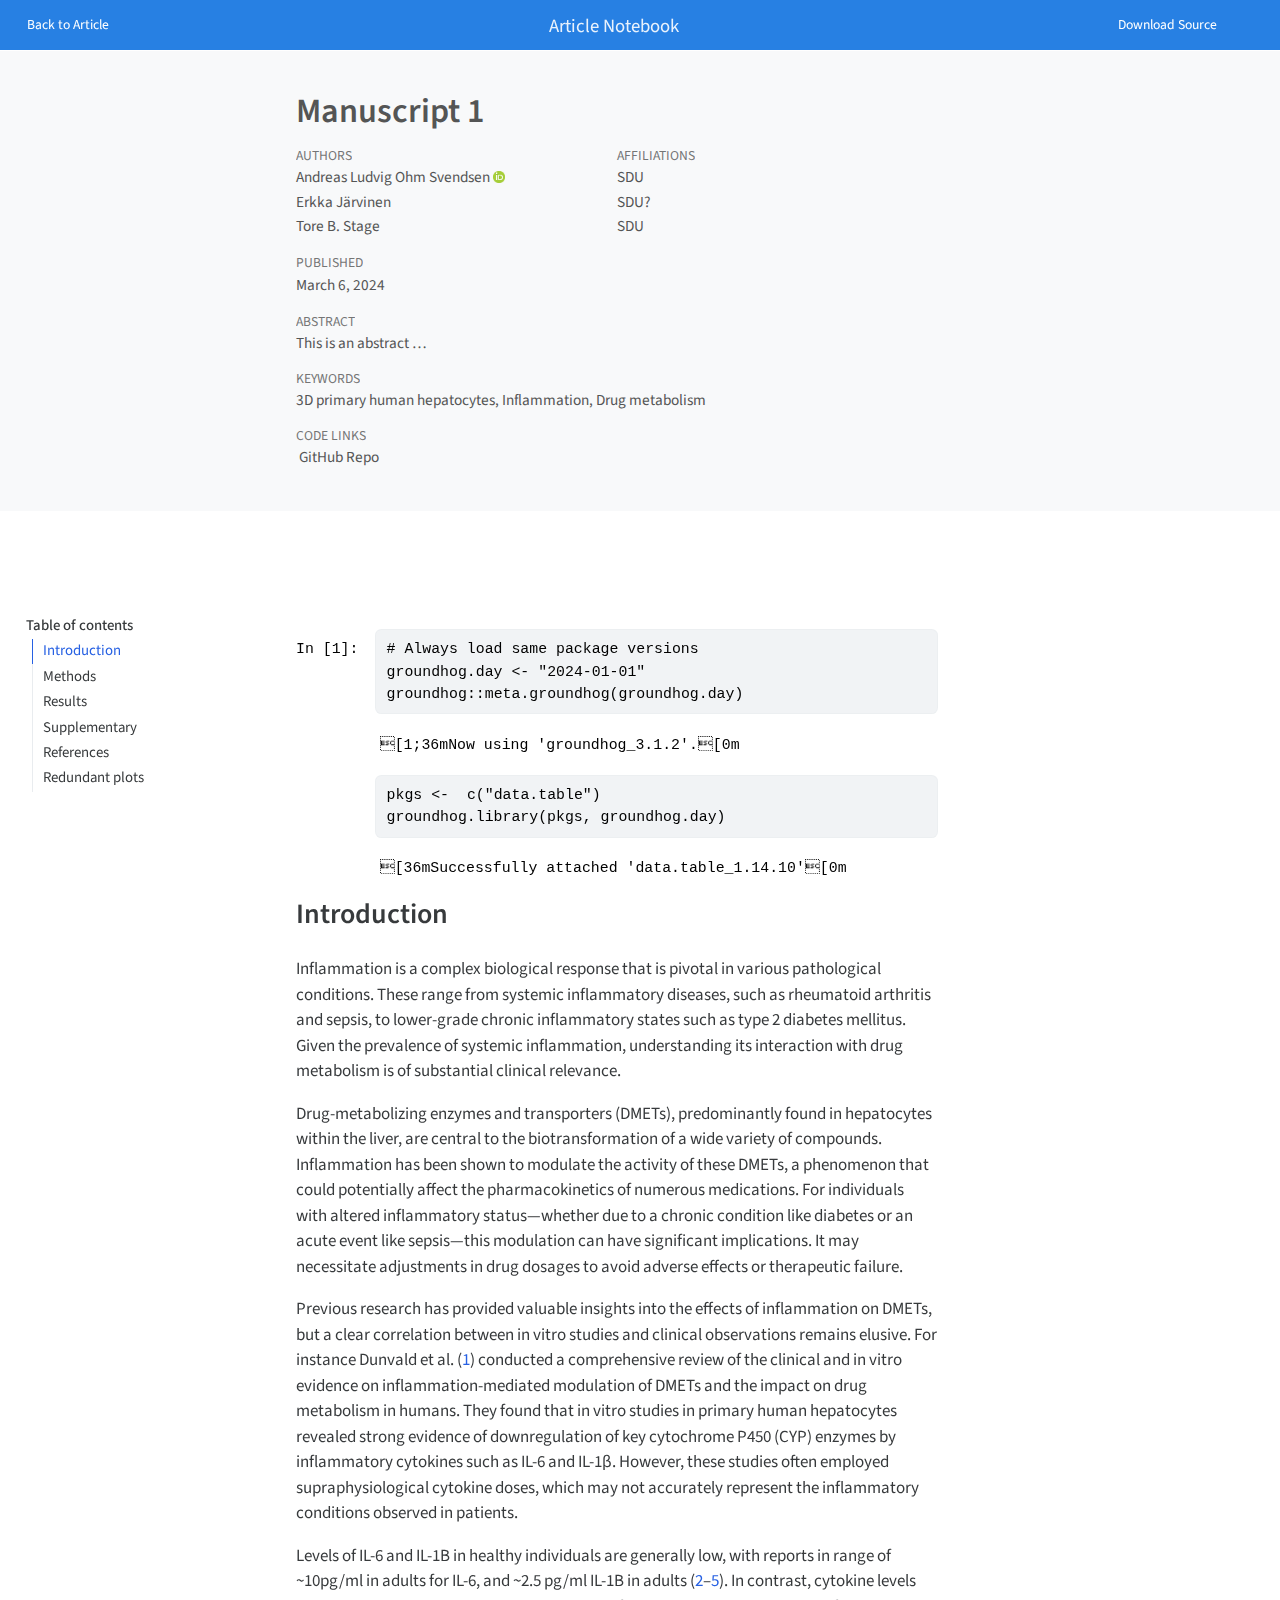
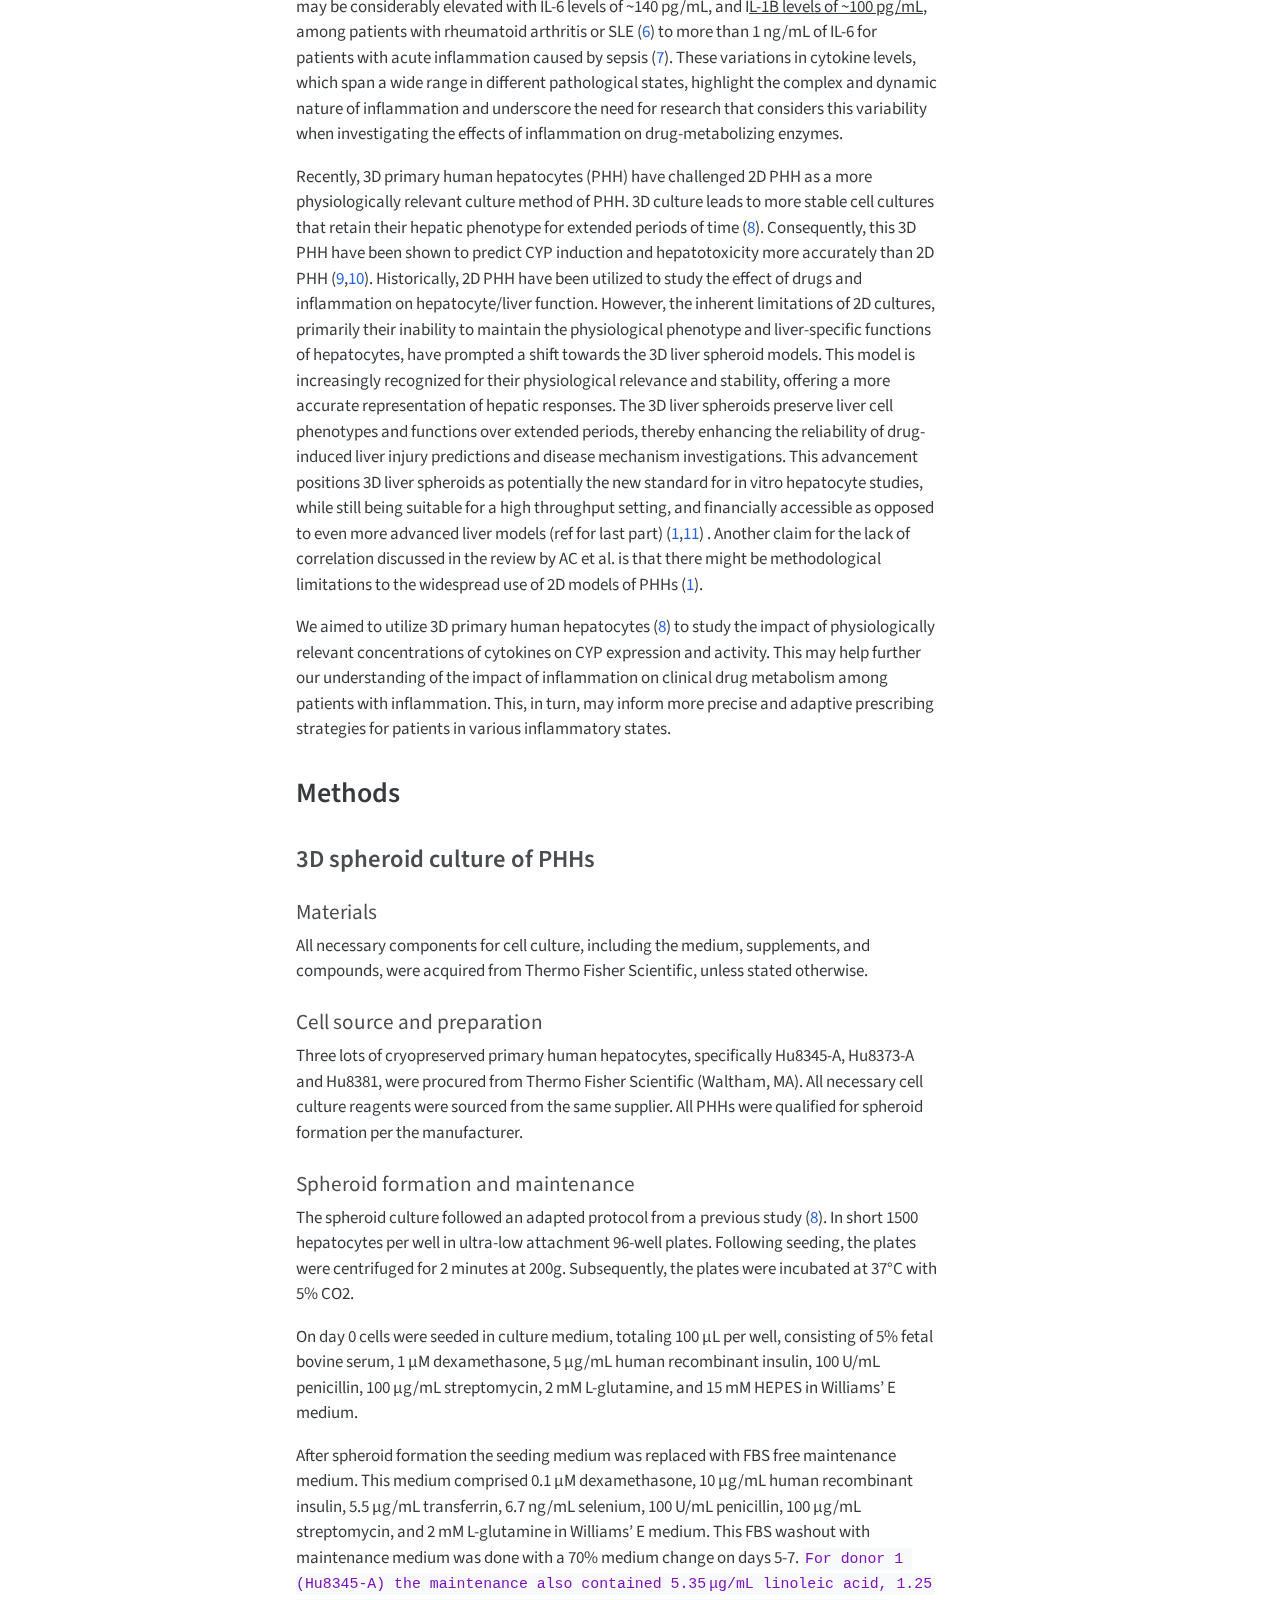
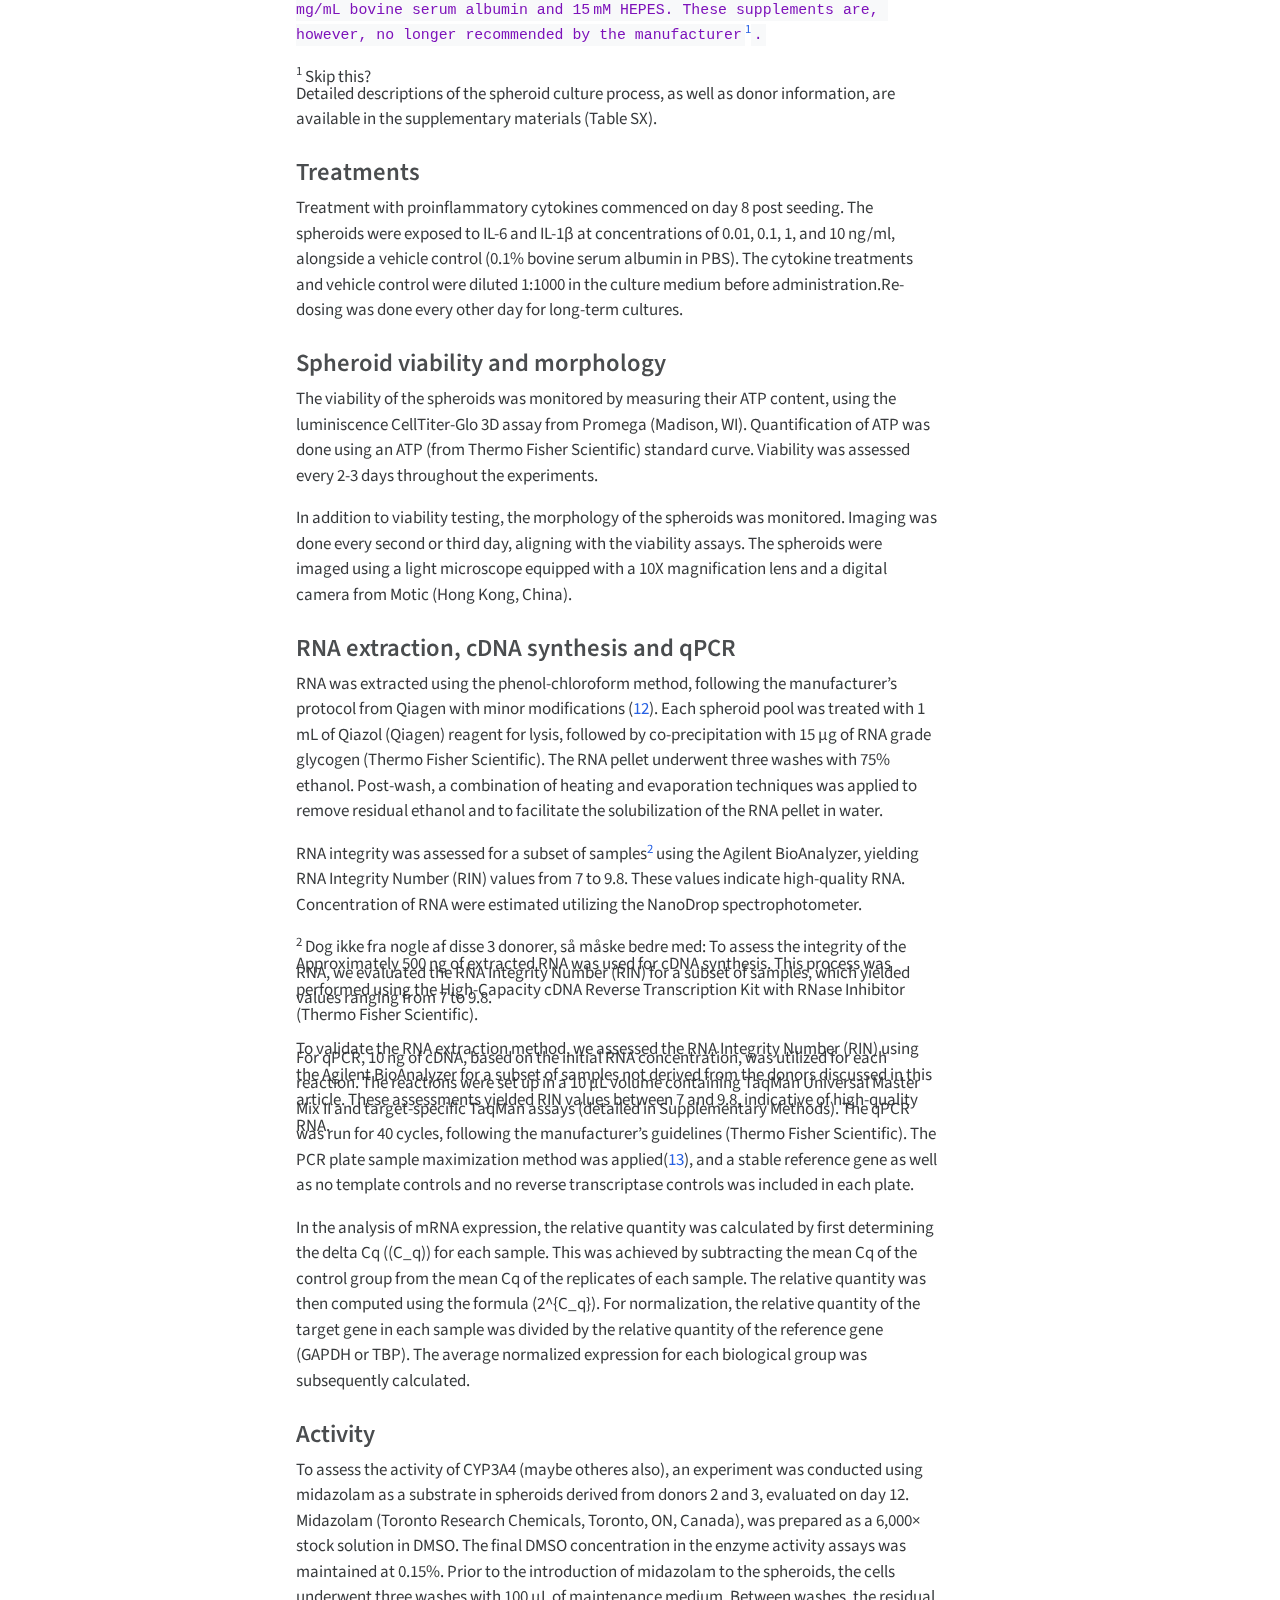
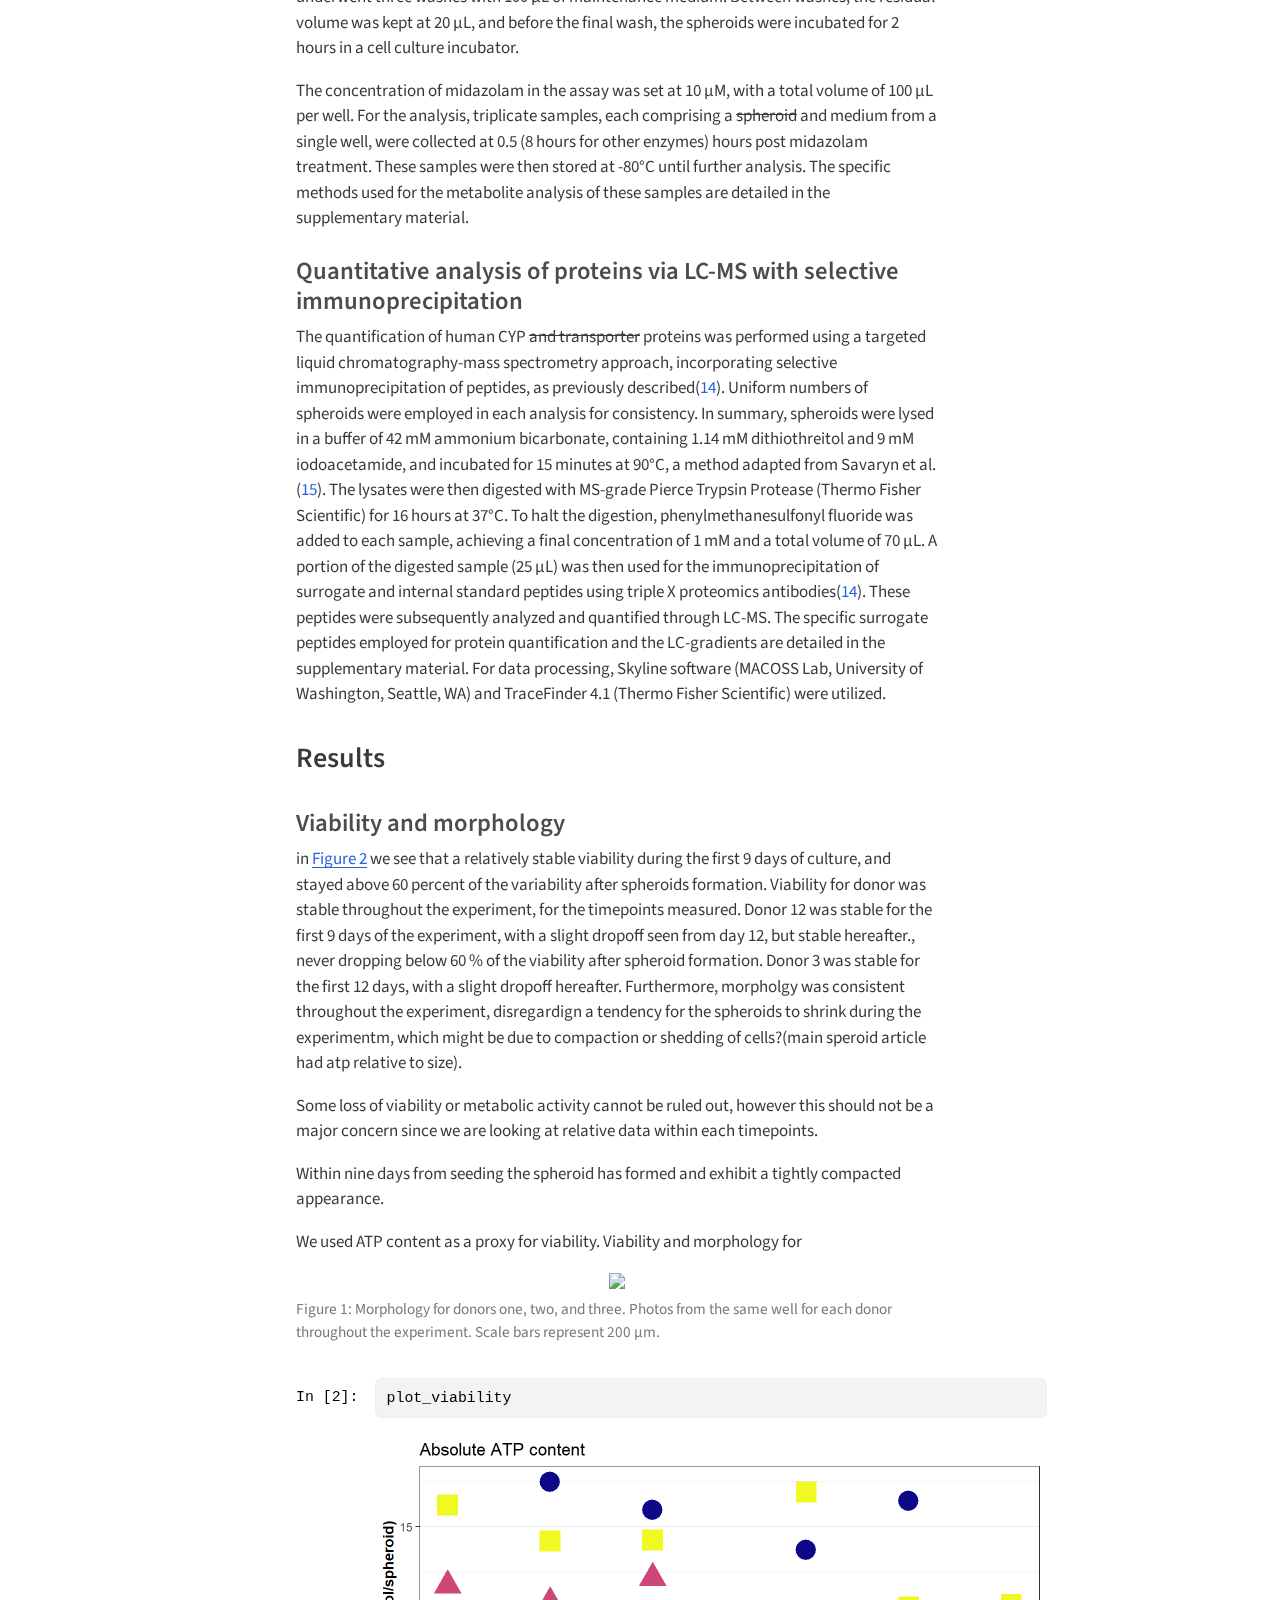
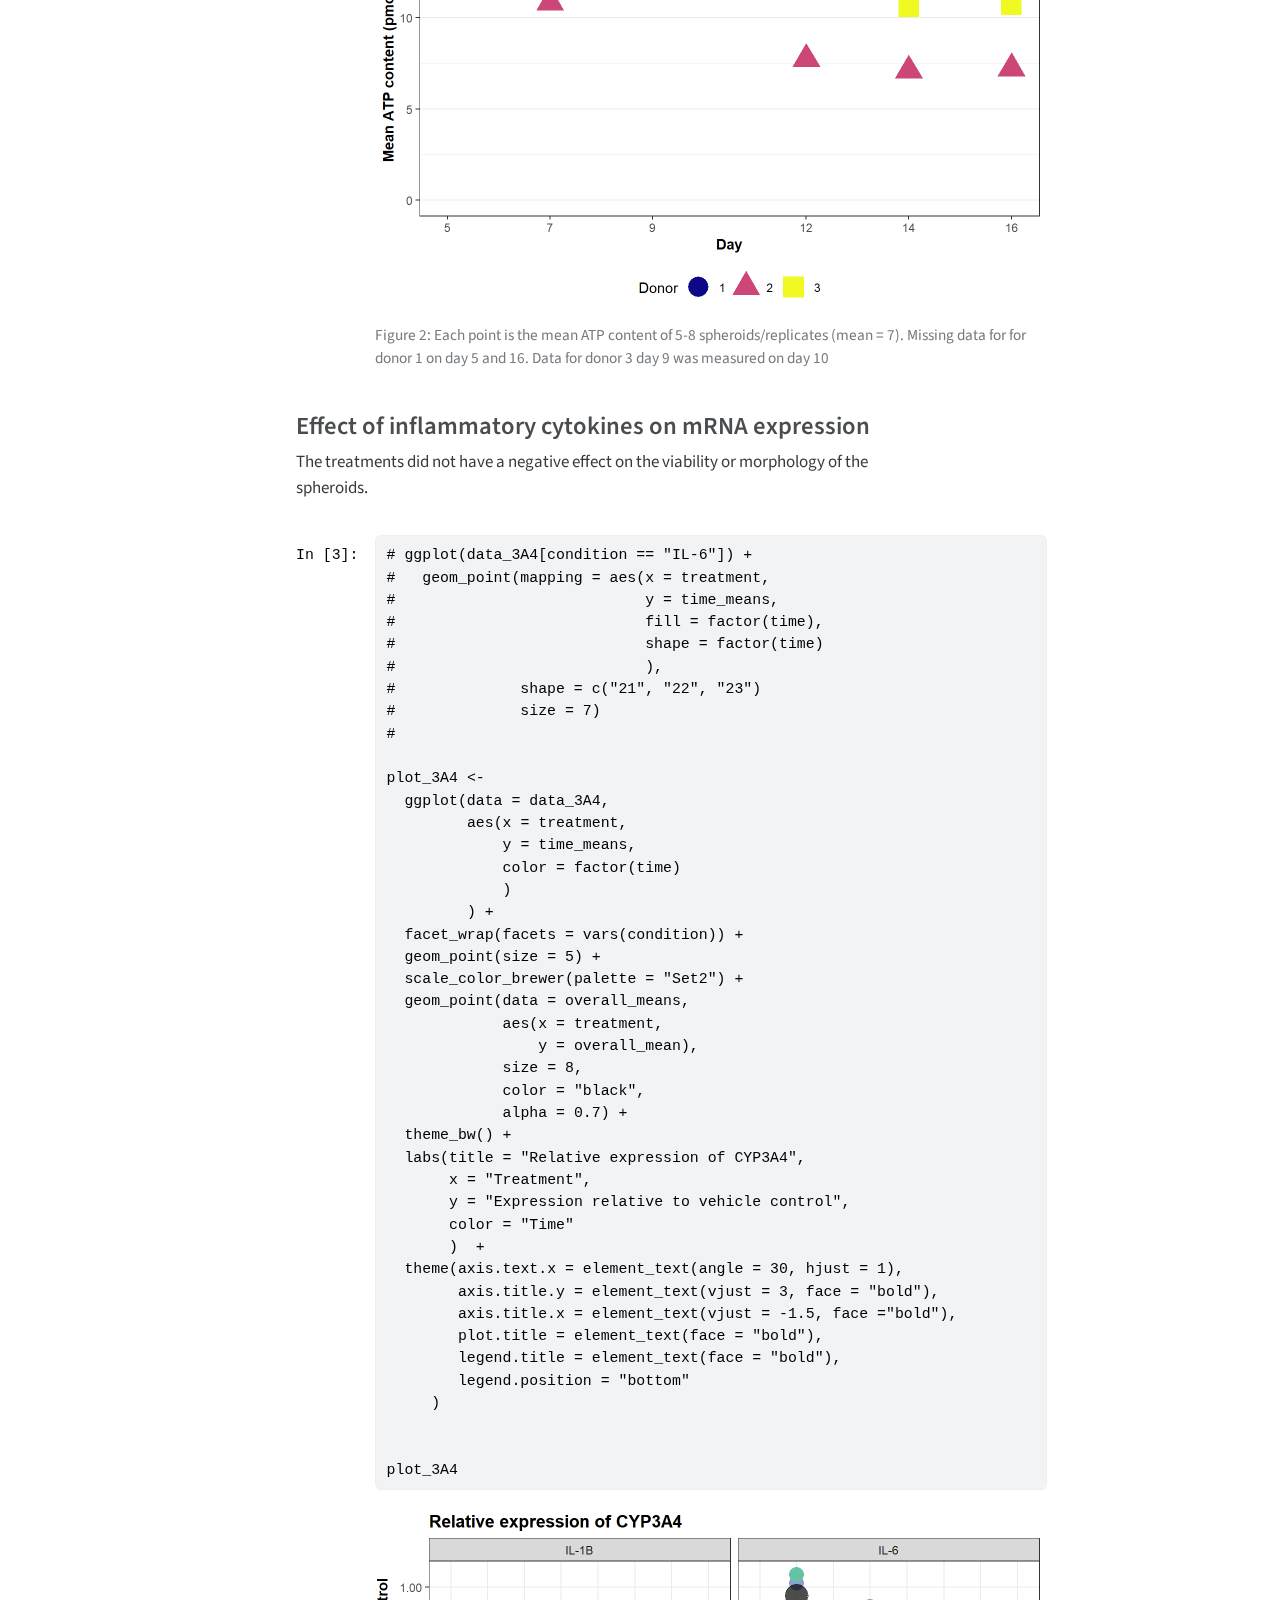
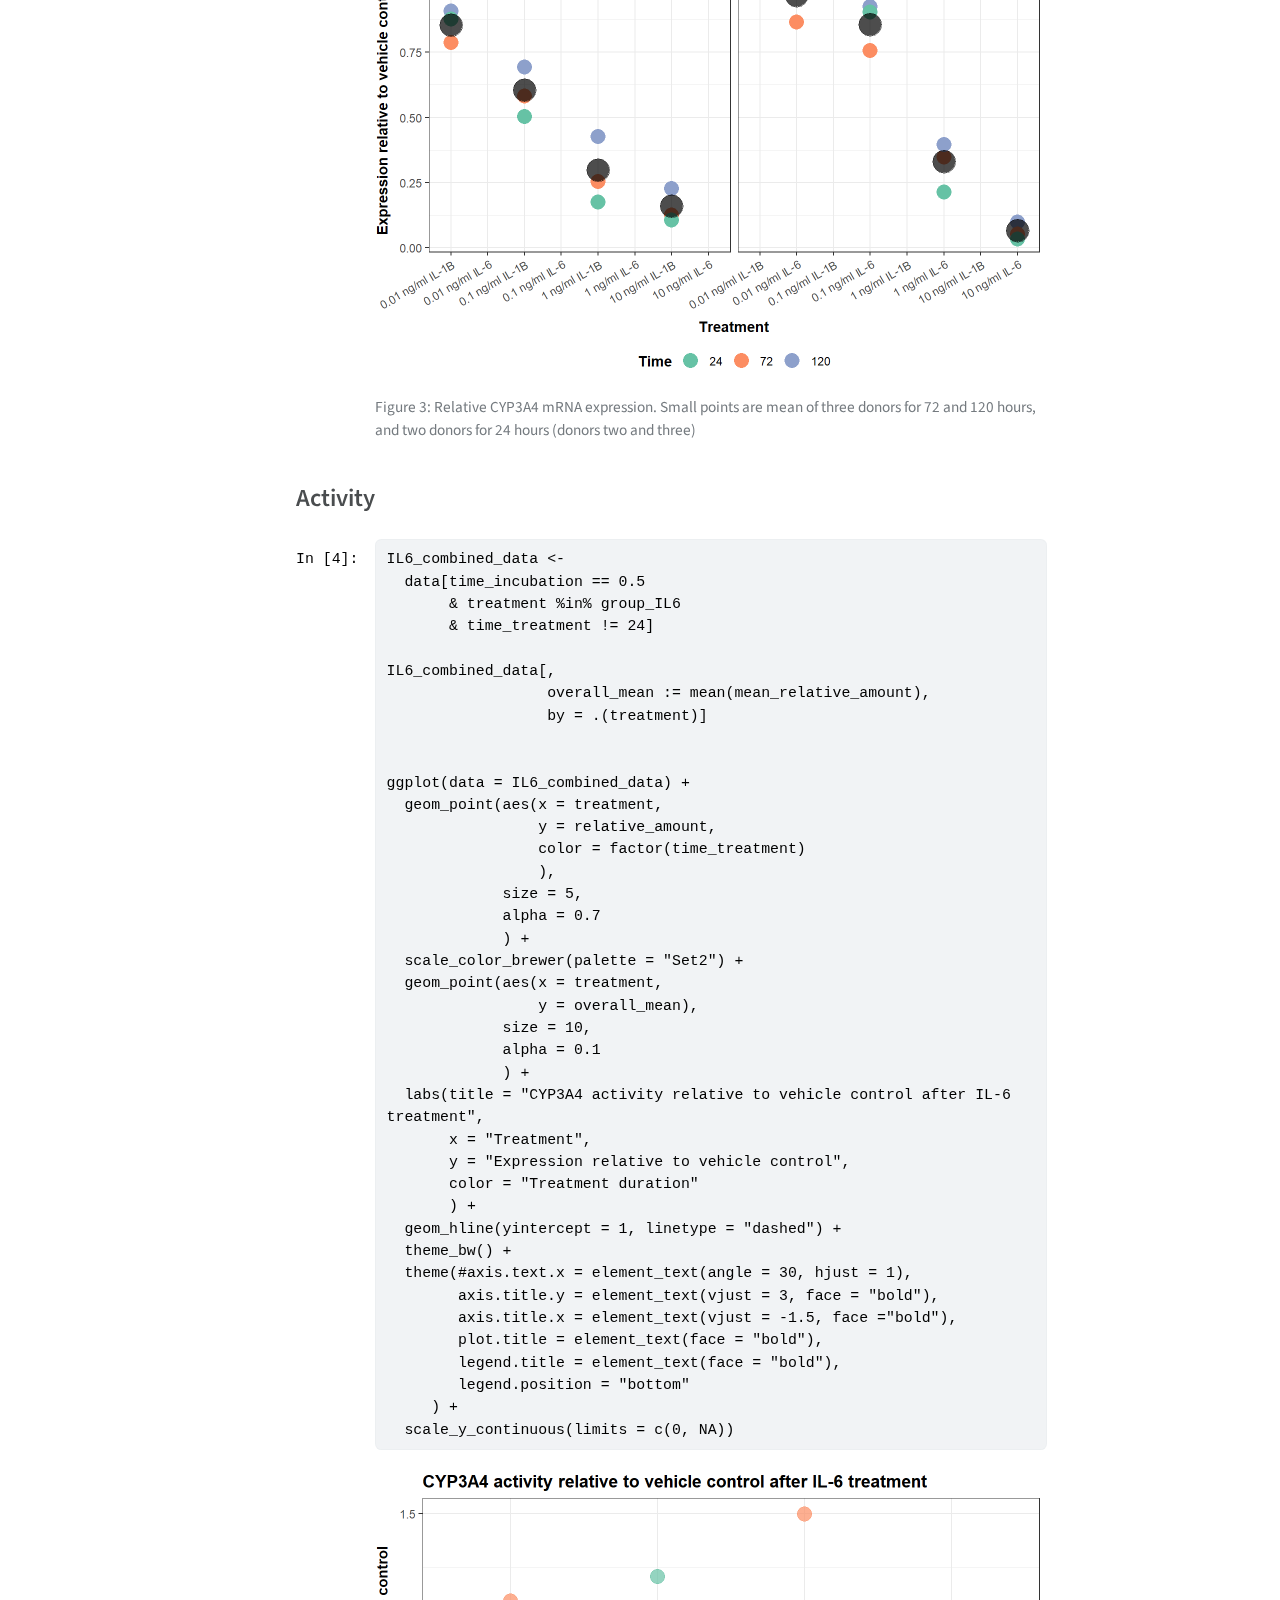
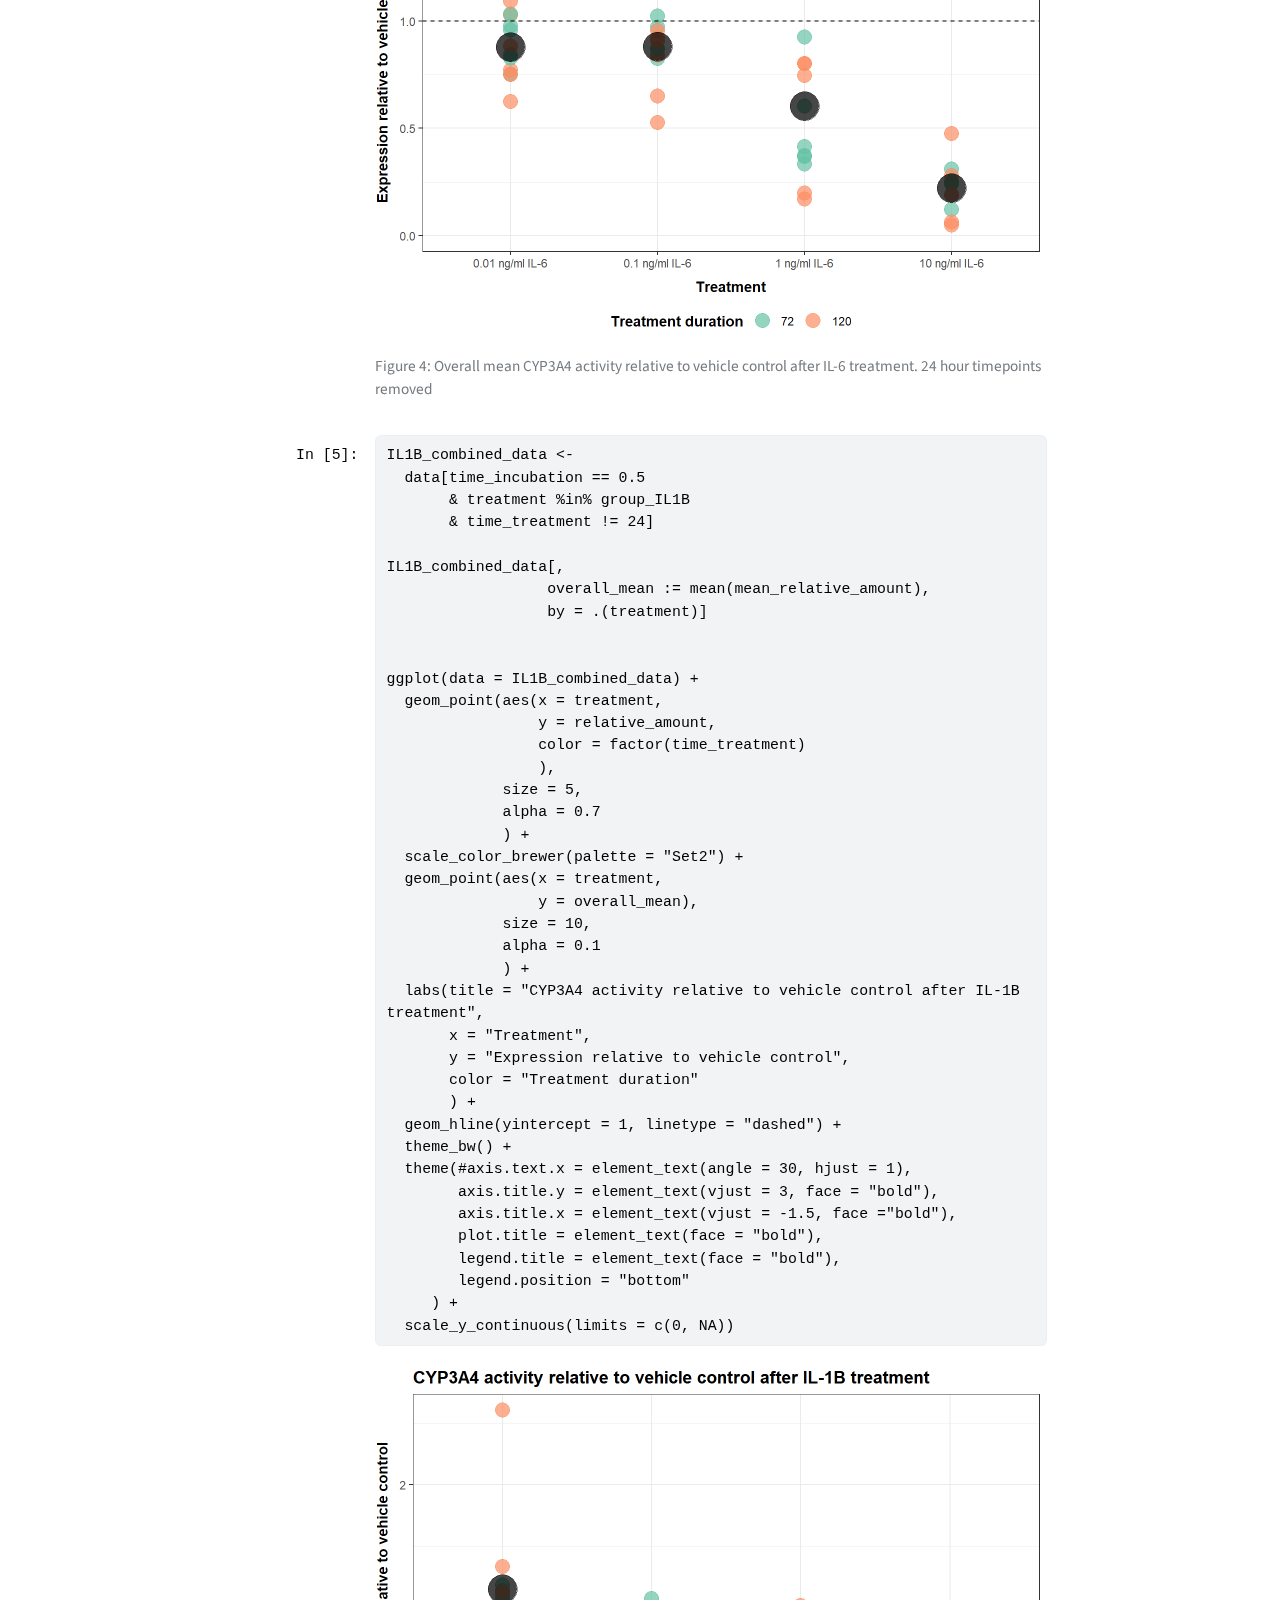
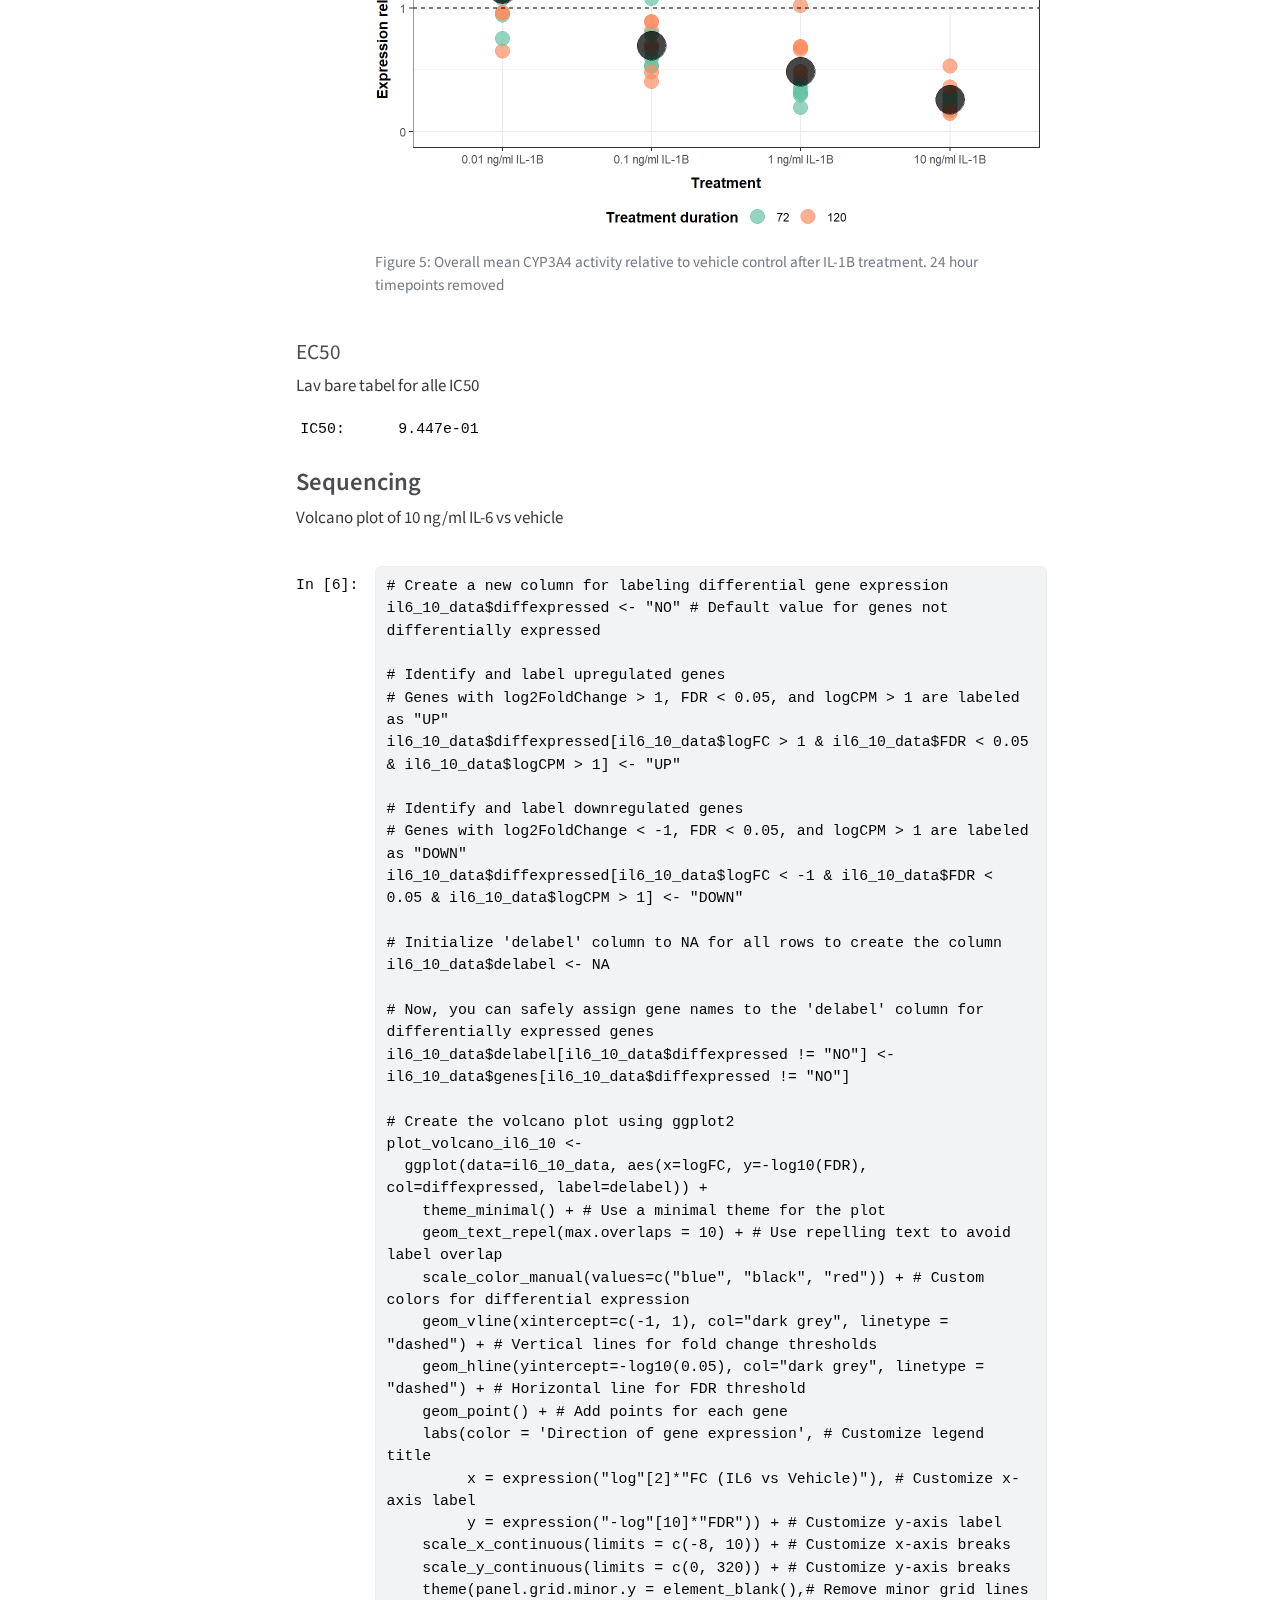
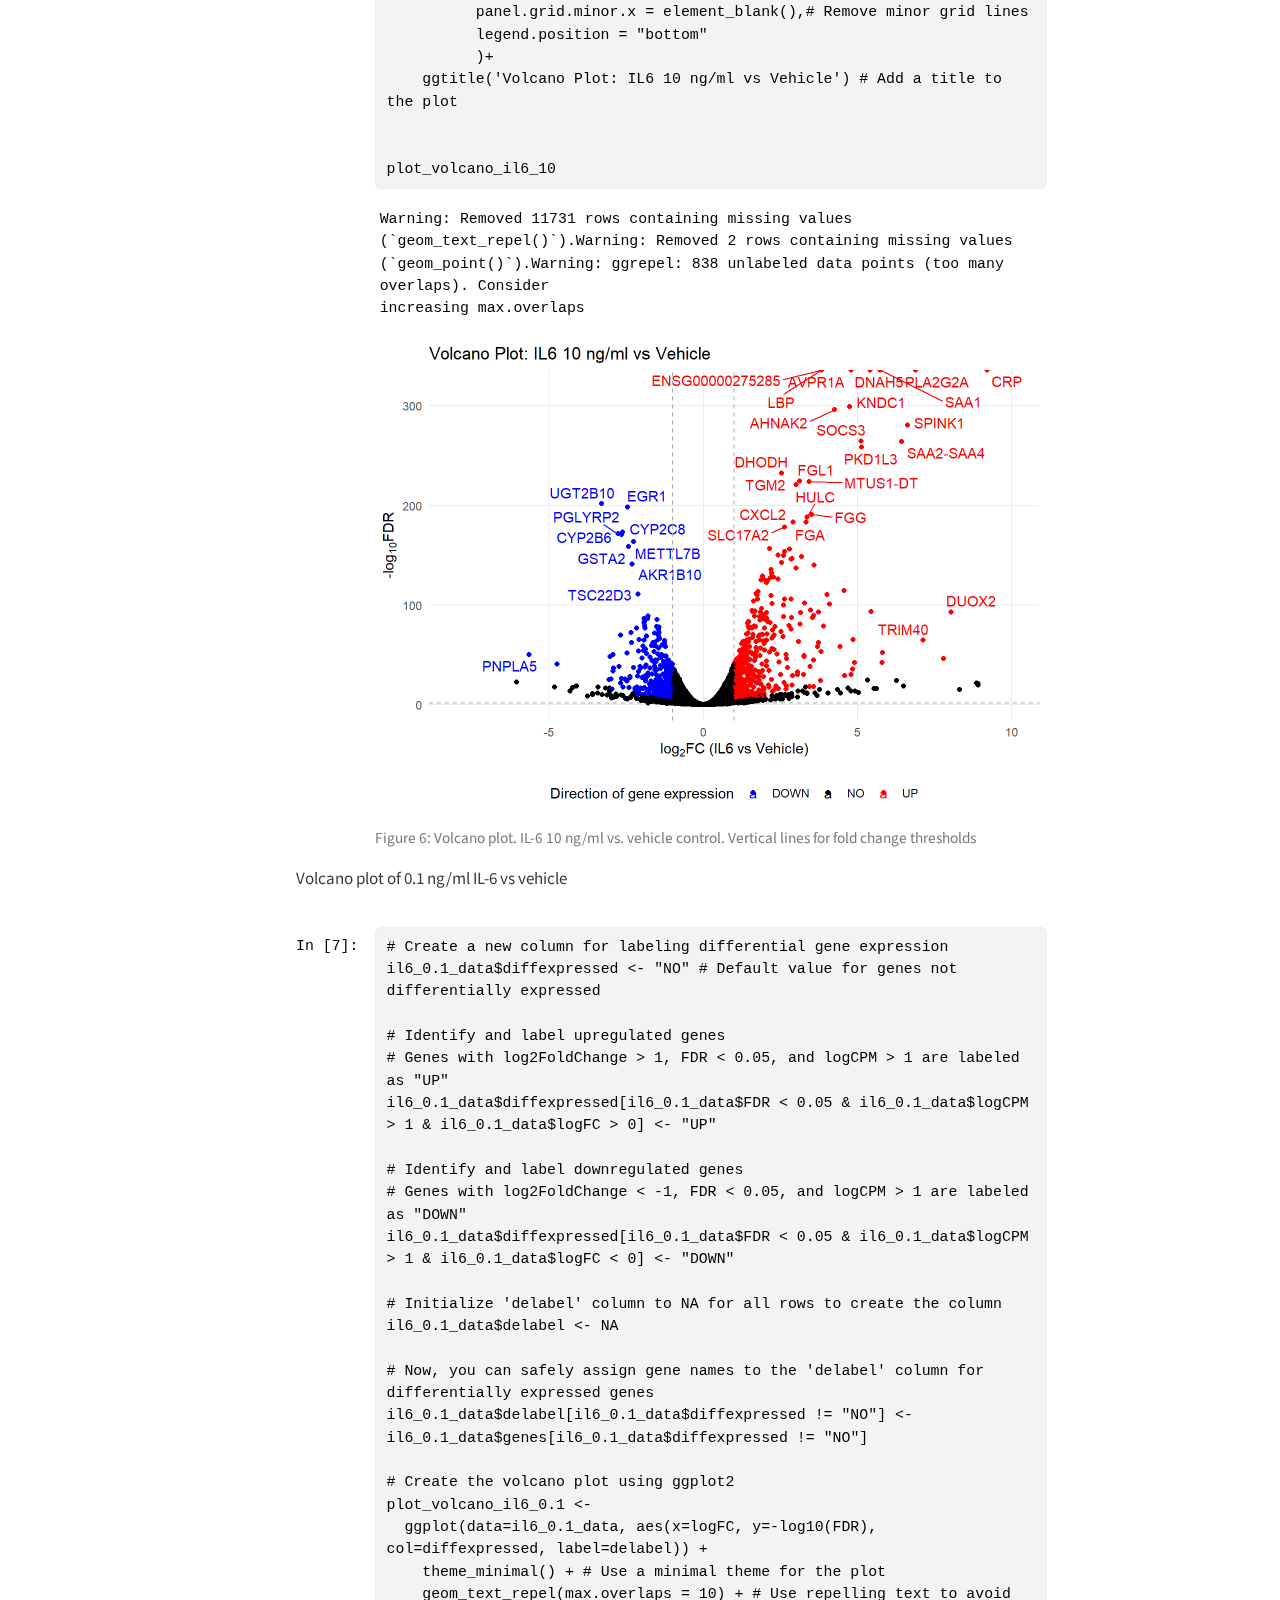
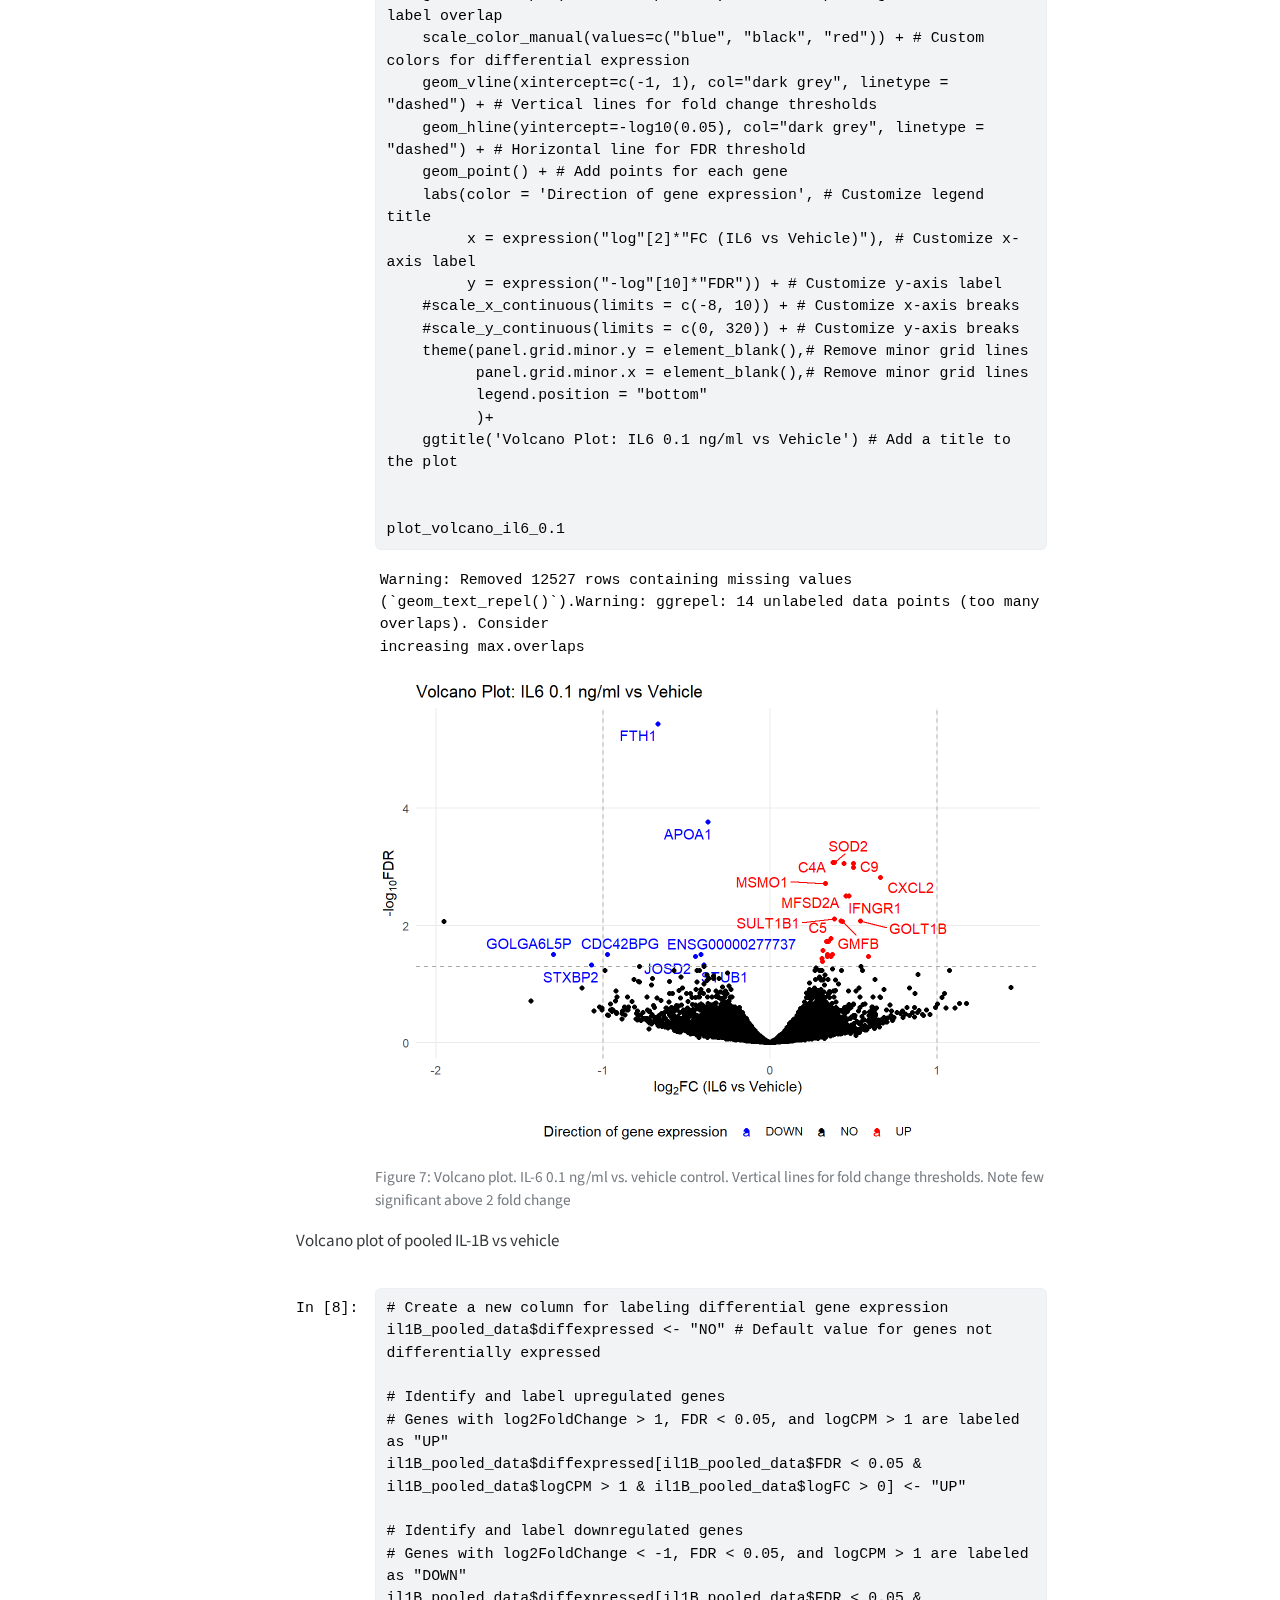
==== index-preview.html @ 9d52c76e "Built site for gh-pages" ====
<!DOCTYPE html>
<html xmlns="http://www.w3.org/1999/xhtml" lang="en" xml:lang="en"><head>
    <meta charset="utf-8">
    <meta name="generator" content="quarto-1.5.24">

    <meta name="viewport" content="width=device-width, initial-scale=1.0, user-scalable=yes">

    <meta name="author" content="Andreas Ludvig Ohm Svendsen">
    <meta name="author" content="Erkka Järvinen">
    <meta name="author" content="Tore B. Stage">
    <meta name="dcterms.date" content="2024-03-06">
    <meta name="keywords" content="3D primary human hepatocytes, Inflammation, Drug metabolism">

    <title>Manuscript 1</title>
    <style>
      code{white-space: pre-wrap;}
      span.smallcaps{font-variant: small-caps;}
      div.columns{display: flex; gap: min(4vw, 1.5em);}
      div.column{flex: auto; overflow-x: auto;}
      div.hanging-indent{margin-left: 1.5em; text-indent: -1.5em;}
      ul.task-list{list-style: none;}
      ul.task-list li input[type="checkbox"] {
        width: 0.8em;
        margin: 0 0.8em 0.2em -1em; /* quarto-specific, see https://github.com/quarto-dev/quarto-cli/issues/4556 */ 
        vertical-align: middle;
      }
      /* CSS for syntax highlighting */
      pre > code.sourceCode { white-space: pre; position: relative; }
      pre > code.sourceCode > span { line-height: 1.25; }
      pre > code.sourceCode > span:empty { height: 1.2em; }
      .sourceCode { overflow: visible; }
      code.sourceCode > span { color: inherit; text-decoration: inherit; }
      div.sourceCode { margin: 1em 0; }
      pre.sourceCode { margin: 0; }
      @media screen {
      div.sourceCode { overflow: auto; }
      }
      @media print {
      pre > code.sourceCode { white-space: pre-wrap; }
      pre > code.sourceCode > span { text-indent: -5em; padding-left: 5em; }
      }
      pre.numberSource code
        { counter-reset: source-line 0; }
      pre.numberSource code > span
        { position: relative; left: -4em; counter-increment: source-line; }
      pre.numberSource code > span > a:first-child::before
        { content: counter(source-line);
          position: relative; left: -1em; text-align: right; vertical-align: baseline;
          border: none; display: inline-block;
          -webkit-touch-callout: none; -webkit-user-select: none;
          -khtml-user-select: none; -moz-user-select: none;
          -ms-user-select: none; user-select: none;
          padding: 0 4px; width: 4em;
        }
      pre.numberSource { margin-left: 3em;  padding-left: 4px; }
      div.sourceCode
        {   }
      @media screen {
      pre > code.sourceCode > span > a:first-child::before { text-decoration: underline; }
      }
      /* CSS for citations */
      div.csl-bib-body { }
      div.csl-entry {
        clear: both;
      }
      .hanging-indent div.csl-entry {
        margin-left:2em;
        text-indent:-2em;
      }
      div.csl-left-margin {
        min-width:2em;
        float:left;
      }
      div.csl-right-inline {
        margin-left:2em;
        padding-left:1em;
      }
      div.csl-indent {
        margin-left: 2em;
      }    </style>

    <style>
      body.hypothesis-enabled #quarto-embed-header {
        padding-right: 36px;
      }

      #quarto-embed-header {
        height: 3em;
        width: 100%;
        display: flex;
        justify-content: space-between;
        align-items: center;
        border-bottom: solid 1px;
      }

      #quarto-embed-header h6 {
        font-size: 1.1em;
        padding-top: 0.6em;
        margin-left: 1em;
        margin-right: 1em;
        font-weight: 400;
      }

      #quarto-embed-header a.quarto-back-link,
      #quarto-embed-header a.quarto-download-embed {
        font-size: 0.8em;
        margin-top: 1em;
        margin-bottom: 1em;
        margin-left: 1em;
        margin-right: 1em;
      }

      .quarto-back-container {
        padding-left: 0.5em;
        display: flex;
      }

      .headroom {
          will-change: transform;
          transition: transform 200ms linear;
      }

      .headroom--pinned {
          transform: translateY(0%);
      }

      .headroom--unpinned {
          transform: translateY(-100%);
      }      
    </style>

    <script>
    window.document.addEventListener("DOMContentLoaded", function () {

      var header = window.document.querySelector("#quarto-embed-header");
      const titleBannerEl = window.document.querySelector("body > #title-block-header");
      if (titleBannerEl) {
        titleBannerEl.style.paddingTop = header.clientHeight + "px";
      }
      const contentEl = window.document.getElementById('quarto-content');
      for (const child of contentEl.children) {
        child.style.paddingTop = header.clientHeight + "px";
        child.style.marginTop = "1em";
      }

      // Use the article root if the `back` call doesn't work. This isn't perfect
      // but should typically work
      window.quartoBackToArticle = () => {
        var currentUrl = window.location.href;
        window.history.back();
        setTimeout(() => {
            // if location was not changed in 100 ms, then there is no history back
            if(currentUrl === window.location.href){              
                // redirect to site root
                window.location.href = "index.html";
            }
        }, 100);
      }

      const headroom = new window.Headroom(header, {
        tolerance: 5,
        onPin: function () {
        },
        onUnpin: function () {
        },
      });
      headroom.init();
    });
    </script>

    
<script src="site_libs/manuscript-notebook/headroom.min.js"></script>
<script src="site_libs/clipboard/clipboard.min.js"></script>
<script src="site_libs/quarto-html/quarto.js"></script>
<script src="site_libs/quarto-html/popper.min.js"></script>
<script src="site_libs/quarto-html/tippy.umd.min.js"></script>
<script src="site_libs/quarto-html/anchor.min.js"></script>
<link href="site_libs/quarto-html/tippy.css" rel="stylesheet">
<link href="site_libs/quarto-html/quarto-syntax-highlighting.css" rel="stylesheet" id="quarto-text-highlighting-styles">
<script src="site_libs/bootstrap/bootstrap.min.js"></script>
<link href="site_libs/bootstrap/bootstrap-icons.css" rel="stylesheet">
<link href="site_libs/bootstrap/bootstrap.min.css" rel="stylesheet" id="quarto-bootstrap" data-mode="light">
<script src="site_libs/quarto-contrib/glightbox/glightbox.min.js"></script>
<link href="site_libs/quarto-contrib/glightbox/glightbox.min.css" rel="stylesheet">
<link href="site_libs/quarto-contrib/glightbox/lightbox.css" rel="stylesheet">
     <script async="" src="https://hypothes.is/embed.js"></script>
<script>
  window.document.addEventListener("DOMContentLoaded", function (_event) {
    document.body.classList.add('hypothesis-enabled');
  });
</script>  
      <meta name="citation_title" content="Manuscript 1">
<meta name="citation_abstract" content="This is an abstract ...
">
<meta name="citation_keywords" content="3D primary human hepatocytes,Inflammation,Drug metabolism">
<meta name="citation_author" content="Andreas Ludvig Ohm Svendsen">
<meta name="citation_author" content="Erkka Järvinen">
<meta name="citation_author" content="Tore B. Stage">
<meta name="citation_publication_date" content="2024-03-06">
<meta name="citation_cover_date" content="2024-03-06">
<meta name="citation_year" content="2024">
<meta name="citation_online_date" content="2024-03-06">
<meta name="citation_language" content="en">
<meta name="citation_reference" content="citation_title=Strategies for the development of volcanic hazard maps in monogenetic volcanic fields: The example of La Palma (Canary Islands);,citation_author=José Marrero;,citation_author=Alicia García;,citation_author=Manuel Berrocoso;,citation_author=Ángeles Llinares;,citation_author=Antonio Rodríguez-Losada;,citation_author=R. Ortiz;,citation_publication_date=2019-07;,citation_cover_date=2019-07;,citation_year=2019;,citation_doi=10.1186/s13617-019-0085-5;,citation_volume=8;,citation_journal_title=Journal of Applied Volcanology;">
<meta name="citation_reference" content="citation_title=Clinical and Molecular Perspectives on Inflammation-Mediated Regulation of Drug Metabolism and Transport;,citation_author=Ann-Cathrine Dalgård Dunvald;,citation_author=Erkka Järvinen;,citation_author=Christina Mortensen;,citation_author=Tore B. Stage;,citation_fulltext_html_url=https://onlinelibrary.wiley.com/doi/abs/10.1002/cpt.2432;,citation_issue=n/a;,citation_doi=10.1002/cpt.2432;,citation_volume=n/a;,citation_language=en;,citation_journal_title=Clinical Pharmacology &amp;amp;amp; Therapeutics;">
<meta name="citation_reference" content="citation_title=Serum cytokine profiles in healthy young and elderly population assessed using multiplexed bead-based immunoassays;,citation_author=Hyun Ok Kim;,citation_author=Han-Soo Kim;,citation_author=Jong-Chan Youn;,citation_author=Eui-Cheol Shin;,citation_author=Sungha Park;,citation_publication_date=2011-07-20;,citation_cover_date=2011-07-20;,citation_year=2011;,citation_fulltext_html_url=https://doi.org/10.1186/1479-5876-9-113;,citation_issue=1;,citation_doi=10.1186/1479-5876-9-113;,citation_volume=9;,citation_journal_title=Journal of Translational Medicine;">
<meta name="citation_reference" content="citation_title=Cytokine Levels in the Serum of Healthy Subjects;,citation_author=Giulio Kleiner;,citation_author=Annalisa Marcuzzi;,citation_author=Valentina Zanin;,citation_author=Lorenzo Monasta;,citation_author=Giorgio Zauli;,citation_publication_date=2013;,citation_cover_date=2013;,citation_year=2013;,citation_fulltext_html_url=http://www.hindawi.com/journals/mi/2013/434010/;,citation_doi=10.1155/2013/434010;,citation_volume=2013;,citation_language=en;,citation_journal_title=Mediators of Inflammation;">
<meta name="citation_reference" content="citation_title=MIQE &amp;amp;amp; qPCR ibook how to apply the MIQE guidelines - a visual, interactive and practical qPCR guide!;,citation_author=Afif M Abdel Nour;,citation_author=Michael W Pfaffl;,citation_publication_date=2015;,citation_cover_date=2015;,citation_year=2015;,citation_fulltext_html_url=https://itunes.apple.com/us/book/miqe-qpcr/id993276375?mt=11;,citation_language=en;">
<meta name="citation_reference" content="citation_title=Defining IL-6 levels in healthy individuals: A meta-analysis;,citation_author=Elias A. Said;,citation_author=Iman Al-Reesi;,citation_author=Nawal Al-Shizawi;,citation_author=Sanjay Jaju;,citation_author=Mohammed S. Al-Balushi;,citation_author=Crystal Y. Koh;,citation_author=Ali A. Al-Jabri;,citation_author=Lakshmanan Jeyaseelan;,citation_publication_date=2021;,citation_cover_date=2021;,citation_year=2021;,citation_fulltext_html_url=https://onlinelibrary.wiley.com/doi/abs/10.1002/jmv.26654;,citation_issue=6;,citation_doi=10.1002/jmv.26654;,citation_volume=93;,citation_language=en;,citation_journal_title=Journal of Medical Virology;">
<meta name="citation_reference" content="citation_title=High levels of interleukin-6 in patients with rheumatoid arthritis are associated with greater improvements in health-related quality of life for sarilumab compared with adalimumab;,citation_author=Vibeke Strand;,citation_author=Susan H. Boklage;,citation_author=Toshio Kimura;,citation_author=Florence Joly;,citation_author=Anita Boyapati;,citation_author=Jérôme Msihid;,citation_publication_date=2020-10-20;,citation_cover_date=2020-10-20;,citation_year=2020;,citation_fulltext_html_url=https://doi.org/10.1186/s13075-020-02344-3;,citation_issue=1;,citation_doi=10.1186/s13075-020-02344-3;,citation_volume=22;,citation_journal_title=Arthritis Research &amp;amp;amp; Therapy;">
<meta name="citation_reference" content="citation_title=Effect of Proinflammatory Cytokines (IL-6, TNF-&amp;amp;amp;lt;i&amp;gt;α&amp;lt;/i&amp;gt;, and IL-1<i>β</i>) on Clinical Manifestations in Indian SLE Patients;,citation_author=Vinod Umare;,citation_author=Vandana Pradhan;,citation_author=Milind Nadkar;,citation_author=Anjali Rajadhyaksha;,citation_author=Manisha Patwardhan;,citation_author=Kanjaksha K. Ghosh;,citation_author=Anita H. Nadkarni;,citation_publication_date=2014-12-07;,citation_cover_date=2014-12-07;,citation_year=2014;,citation_fulltext_html_url=https://www.hindawi.com/journals/mi/2014/385297/;,citation_doi=10.1155/2014/385297;,citation_volume=2014;,citation_language=en;,citation_journal_title=Mediators of Inflammation;">
<meta name="citation_reference" content="citation_title=Plasma interleukin-6 concentration for the diagnosis of sepsis in critically ill adults;,citation_author=Daniel Molano Franco;,citation_author=Ingrid Arevalo-Rodriguez;,citation_author=Marta Roqué Figuls;,citation_author=Nadia G. Montero Oleas;,citation_author=Xavier Nuvials;,citation_author=Javier Zamora;,citation_publication_date=2019;,citation_cover_date=2019;,citation_year=2019;,citation_fulltext_html_url=https://www.cochranelibrary.com/cdsr/doi/10.1002/14651858.CD011811.pub2/full;,citation_issue=4;,citation_doi=10.1002/14651858.CD011811.pub2;,citation_language=en;,citation_journal_title=Cochrane Database of Systematic Reviews;">
<meta name="citation_reference" content="citation_title=Characterization of primary human hepatocyte spheroids as a model system for drug-induced liver injury, liver function and disease;,citation_author=Catherine C. Bell;,citation_author=Delilah F. G. Hendriks;,citation_author=Sabrina M. L. Moro;,citation_author=Ewa Ellis;,citation_author=Joanne Walsh;,citation_author=Anna Renblom;,citation_author=Lisa Fredriksson Puigvert;,citation_author=Anita C. A. Dankers;,citation_author=Frank Jacobs;,citation_author=Jan Snoeys;,citation_author=Rowena L. Sison-Young;,citation_author=Rosalind E. Jenkins;,citation_author=Åsa Nordling;,citation_author=Souren Mkrtchian;,citation_author=B. Kevin Park;,citation_author=Neil R. Kitteringham;,citation_author=Christopher E. P. Goldring;,citation_author=Volker M. Lauschke;,citation_author=Magnus Ingelman-Sundberg;,citation_publication_date=2016-05;,citation_cover_date=2016-05;,citation_year=2016;,citation_doi=10.1038/srep25187;,citation_volume=6;,citation_language=eng;,citation_journal_title=Scientific Reports;">
<meta name="citation_reference" content="citation_title=Comparison of Hepatic 2D Sandwich Cultures and 3D Spheroids for Long-term Toxicity Applications: A Multicenter Study;,citation_author=Catherine C. Bell;,citation_author=Anita C. A. Dankers;,citation_author=Volker M. Lauschke;,citation_author=Rowena Sison-Young;,citation_author=Roz Jenkins;,citation_author=Cliff Rowe;,citation_author=Chris E. Goldring;,citation_author=Kevin Park;,citation_author=Sophie L. Regan;,citation_author=Tracy Walker;,citation_author=Chris Schofield;,citation_author=Audrey Baze;,citation_author=Alison J. Foster;,citation_author=Dominic P. Williams;,citation_author=Amy W. M. Ven;,citation_author=Frank Jacobs;,citation_author=Jos Houdt;,citation_author=Tuula Lähteenmäki;,citation_author=Jan Snoeys;,citation_author=Satu Juhila;,citation_author=Lysiane Richert;,citation_author=Magnus Ingelman-Sundberg;,citation_publication_date=2018-04-01;,citation_cover_date=2018-04-01;,citation_year=2018;,citation_issue=2;,citation_doi=10.1093/toxsci/kfx289;,citation_volume=162;,citation_language=eng;,citation_journal_title=Toxicological Sciences: An Official Journal of the Society of Toxicology;">
<meta name="citation_reference" content="citation_title=3D Spheroid Primary Human Hepatocytes for Prediction of Cytochrome P450 and Drug Transporter Induction;,citation_author=Erkka Järvinen;,citation_author=Helen S. Hammer;,citation_author=Oliver Pötz;,citation_author=Magnus Ingelman-Sundberg;,citation_author=Tore Bjerregaard Stage;,citation_publication_date=2023;,citation_cover_date=2023;,citation_year=2023;,citation_fulltext_html_url=https://onlinelibrary.wiley.com/doi/abs/10.1002/cpt.2887;,citation_issue=6;,citation_doi=10.1002/cpt.2887;,citation_volume=113;,citation_language=en;,citation_journal_title=Clinical Pharmacology &amp;amp;amp; Therapeutics;">
<meta name="citation_reference" content="citation_title=3D human liver spheroids for translational pharmacology and toxicology;,citation_author=Magnus Ingelman-Sundberg;,citation_author=Volker M. Lauschke;,citation_fulltext_html_url=https://onlinelibrary.wiley.com/doi/abs/10.1111/bcpt.13587;,citation_issue=n/a;,citation_doi=10.1111/bcpt.13587;,citation_volume=n/a;,citation_language=en;,citation_journal_title=Basic &amp;amp;amp; Clinical Pharmacology &amp; Toxicology;">
<meta name="citation_reference" content="citation_title=Characterization of primary human hepatocyte spheroids as a model system for drug-induced liver injury, liver function and disease;,citation_author=Catherine C. Bell;,citation_author=Delilah F. G. Hendriks;,citation_author=Sabrina M. L. Moro;,citation_author=Ewa Ellis;,citation_author=Joanne Walsh;,citation_author=Anna Renblom;,citation_author=Lisa Fredriksson Puigvert;,citation_author=Anita C. A. Dankers;,citation_author=Frank Jacobs;,citation_author=Jan Snoeys;,citation_author=Rowena L. Sison-Young;,citation_author=Rosalind E. Jenkins;,citation_author=Åsa Nordling;,citation_author=Souren Mkrtchian;,citation_author=B. Kevin Park;,citation_author=Neil R. Kitteringham;,citation_author=Christopher E. P. Goldring;,citation_author=Volker M. Lauschke;,citation_author=Magnus Ingelman-Sundberg;,citation_publication_date=2016-05;,citation_cover_date=2016-05;,citation_year=2016;,citation_doi=10.1038/srep25187;,citation_volume=6;,citation_language=eng;,citation_journal_title=Scientific Reports;">
<meta name="citation_reference" content="citation_title=Characterization of primary human hepatocyte spheroids as a model system for drug-induced liver injury, liver function and disease;,citation_author=Catherine C. Bell;,citation_author=Delilah F. G. Hendriks;,citation_author=Sabrina M. L. Moro;,citation_author=Ewa Ellis;,citation_author=Joanne Walsh;,citation_author=Anna Renblom;,citation_author=Lisa Fredriksson Puigvert;,citation_author=Anita C. A. Dankers;,citation_author=Frank Jacobs;,citation_author=Jan Snoeys;,citation_author=Rowena L. Sison-Young;,citation_author=Rosalind E. Jenkins;,citation_author=Åsa Nordling;,citation_author=Souren Mkrtchian;,citation_author=B. Kevin Park;,citation_author=Neil R. Kitteringham;,citation_author=Christopher E. P. Goldring;,citation_author=Volker M. Lauschke;,citation_author=Magnus Ingelman-Sundberg;,citation_publication_date=2016-05;,citation_cover_date=2016-05;,citation_year=2016;,citation_doi=10.1038/srep25187;,citation_volume=6;,citation_language=eng;,citation_journal_title=Scientific Reports;">
<meta name="citation_reference" content="citation_title=Optimization of phenol-chloroform RNA extraction;,citation_author=Lee S. Toni;,citation_author=Anastacia M. Garcia;,citation_author=Danielle A. Jeffrey;,citation_author=Xuan Jiang;,citation_author=Brian L. Stauffer;,citation_author=Shelley D. Miyamoto;,citation_author=Carmen C. Sucharov;,citation_publication_date=2018-01-01;,citation_cover_date=2018-01-01;,citation_year=2018;,citation_fulltext_html_url=https://www.sciencedirect.com/science/article/pii/S2215016118300773;,citation_doi=10.1016/j.mex.2018.05.011;,citation_volume=5;,citation_journal_title=MethodsX;">
<meta name="citation_reference" content="citation_title=How to do successful gene expression analysis using real-time PCR;,citation_author=Stefaan Derveaux;,citation_author=Jo Vandesompele;,citation_author=Jan Hellemans;,citation_publication_date=2010-04-01;,citation_cover_date=2010-04-01;,citation_year=2010;,citation_fulltext_html_url=https://www.sciencedirect.com/science/article/pii/S1046202309002461;,citation_issue=4;,citation_doi=10.1016/j.ymeth.2009.11.001;,citation_volume=50;,citation_journal_title=Methods;,citation_series_title=The ongoing evolution of qPCR;">
<meta name="citation_reference" content="citation_title=Analysis of Relative Gene Expression Data Using Real-Time Quantitative PCR and the 2-ΔΔCT Method;,citation_author=Kenneth J. Livak;,citation_author=Thomas D. Schmittgen;,citation_publication_date=2001-12-01;,citation_cover_date=2001-12-01;,citation_year=2001;,citation_fulltext_html_url=https://www.sciencedirect.com/science/article/pii/S1046202301912629;,citation_issue=4;,citation_doi=10.1006/meth.2001.1262;,citation_volume=25;,citation_language=en;,citation_journal_title=Methods;">
<meta name="citation_reference" content="citation_title=The Ultimate qPCR Experiment: Producing Publication Quality, Reproducible Data the First Time;,citation_author=Sean C. Taylor;,citation_author=Katia Nadeau;,citation_author=Meysam Abbasi;,citation_author=Claude Lachance;,citation_author=Marie Nguyen;,citation_author=Joshua Fenrich;,citation_publication_date=2019-07;,citation_cover_date=2019-07;,citation_year=2019;,citation_fulltext_html_url=https://linkinghub.elsevier.com/retrieve/pii/S0167779918303421;,citation_issue=7;,citation_doi=10.1016/j.tibtech.2018.12.002;,citation_volume=37;,citation_language=en;,citation_journal_title=Trends in Biotechnology;">
<meta name="citation_reference" content="citation_title=What exactly is ’N’ in cell culture and animal experiments?;,citation_author=Stanley E. Lazic;,citation_author=Charlie J. Clarke-Williams;,citation_author=Marcus R. Munafò;,citation_publication_date=2018-04;,citation_cover_date=2018-04;,citation_year=2018;,citation_issue=4;,citation_doi=10.1371/journal.pbio.2005282;,citation_volume=16;,citation_language=eng;,citation_journal_title=PLoS biology;">
<meta name="citation_reference" content="citation_title=Direct Quantification of Cytochromes P450 and Drug Transporters-A Rapid, Targeted Mass Spectrometry-Based Immunoassay Panel for Tissues and Cell Culture Lysates;,citation_author=Frederik Weiß;,citation_author=Helen S. Hammer;,citation_author=Kathrin Klein;,citation_author=Hannes Planatscher;,citation_author=Ulrich M. Zanger;,citation_author=Agneta Norén;,citation_author=Christine Wegler;,citation_author=Per Artursson;,citation_author=Thomas O. Joos;,citation_author=Oliver Poetz;,citation_publication_date=2018-04;,citation_cover_date=2018-04;,citation_year=2018;,citation_issue=4;,citation_doi=10.1124/dmd.117.078626;,citation_volume=46;,citation_language=eng;,citation_journal_title=Drug Metabolism and Disposition: The Biological Fate of Chemicals;">
<meta name="citation_reference" content="citation_title=Enrichment-free High-throughput Liquid ChromatographyMultiple-Reaction Monitoring Quantification of Cytochrome P450 Proteins in Plated Human Hepatocytes Direct from 96-Well Plates Enables Routine Protein Induction Measurements;,citation_author=John P. Savaryn;,citation_author=Ning Liu;,citation_author=Jun Sun;,citation_author=Junli Ma;,citation_author=David M. Stresser;,citation_author=Gary Jenkins;,citation_publication_date=2020-07-01;,citation_cover_date=2020-07-01;,citation_year=2020;,citation_fulltext_html_url=https://dmd.aspetjournals.org/content/48/7/594;,citation_issue=7;,citation_doi=10.1124/dmd.120.090480;,citation_volume=48;,citation_language=en;,citation_journal_title=Drug Metabolism and Disposition;">
</head>

  <body class="quarto-notebook">
    <div id="quarto-embed-header" class="headroom fixed-top bg-primary">
      
      <a onclick="window.quartoBackToArticle(); return false;" class="btn btn-primary quarto-back-link" href=""><i class="bi bi-caret-left"></i> Back to Article</a>
      <h6><i class="bi bi-journal-code"></i> Article Notebook</h6>

            <a href="./index.qmd" class="btn btn-primary quarto-download-embed" download="index.qmd">Download Source</a>
          </div>

     <header id="title-block-header" class="quarto-title-block default toc-left page-columns page-full">
  <div class="quarto-title-banner page-columns page-full">
    <div class="quarto-title column-body">
      <h1 class="title">Manuscript 1</h1>
          </div>

    
    <div class="quarto-title-meta-container">
      <div class="quarto-title-meta-column-start">
            <div class="quarto-title-meta-author">
          <div class="quarto-title-meta-heading">Authors</div>
          <div class="quarto-title-meta-heading">Affiliations</div>
          
                <div class="quarto-title-meta-contents">
            <p class="author">Andreas Ludvig Ohm Svendsen <a href="mailto:alosvendsen@health.sdu.dk" class="quarto-title-author-email"><i class="bi bi-envelope"></i></a> <a href="https://orcid.org/0000-0001-8050-6447" class="quarto-title-author-orcid"> <img src="[data-uri]"></a></p>
          </div>
                <div class="quarto-title-meta-contents">
                    <p class="affiliation">
                        SDU
                      </p>
                  </div>
                      <div class="quarto-title-meta-contents">
            <p class="author">Erkka Järvinen </p>
          </div>
                <div class="quarto-title-meta-contents">
                    <p class="affiliation">
                        SDU?
                      </p>
                  </div>
                      <div class="quarto-title-meta-contents">
            <p class="author">Tore B. Stage </p>
          </div>
                <div class="quarto-title-meta-contents">
                    <p class="affiliation">
                        SDU
                      </p>
                  </div>
                    </div>
        
        <div class="quarto-title-meta">

                      
                <div>
            <div class="quarto-title-meta-heading">Published</div>
            <div class="quarto-title-meta-contents">
              <p class="date">March 6, 2024</p>
            </div>
          </div>
          
                
              </div>
      </div>
      <div class="quarto-title-meta-column-end quarto-other-formats-target">
      </div>
    </div>

    <div>
      <div class="abstract">
        <div class="block-title">Abstract</div>
        <p>This is an abstract …</p>
      </div>
    </div>

    <div>
      <div class="keywords">
        <div class="block-title">Keywords</div>
        <p>3D primary human hepatocytes, Inflammation, Drug metabolism</p>
      </div>
    </div>

    <div class="quarto-other-links-text-target">
    <div class="quarto-code-links"><div class="quarto-title-meta-heading">Code Links</div><div class="quarto-title-meta-contents"><span><a href="https://github.com/andreasludvig/manuscript/" target="_blank"><i class="bi bi-github"></i>GitHub Repo</a></span></div></div></div>  </div>
</header><div id="quarto-content" class="page-columns page-rows-contents page-layout-article toc-left">
<div id="quarto-sidebar-toc-left" class="sidebar toc-left">
  <nav id="TOC" role="doc-toc" class="toc-active">
    <h2 id="toc-title">Table of contents</h2>
   
  <ul>
  <li><a href="#introduction" id="toc-introduction" class="nav-link active" data-scroll-target="#introduction">Introduction</a></li>
  <li><a href="#methods" id="toc-methods" class="nav-link" data-scroll-target="#methods">Methods</a>
  <ul class="collapse">
  <li><a href="#d-spheroid-culture-of-phhs" id="toc-d-spheroid-culture-of-phhs" class="nav-link" data-scroll-target="#d-spheroid-culture-of-phhs">3D spheroid culture of PHHs</a></li>
  <li><a href="#treatments" id="toc-treatments" class="nav-link" data-scroll-target="#treatments">Treatments</a></li>
  <li><a href="#spheroid-viability-and-morphology" id="toc-spheroid-viability-and-morphology" class="nav-link" data-scroll-target="#spheroid-viability-and-morphology">Spheroid viability and morphology</a></li>
  <li><a href="#rna-extraction-cdna-synthesis-and-qpcr" id="toc-rna-extraction-cdna-synthesis-and-qpcr" class="nav-link" data-scroll-target="#rna-extraction-cdna-synthesis-and-qpcr">RNA extraction, cDNA synthesis and qPCR</a></li>
  <li><a href="#activity" id="toc-activity" class="nav-link" data-scroll-target="#activity">Activity</a></li>
  <li><a href="#quantitative-analysis-of-proteins-via-lc-ms-with-selective-immunoprecipitation" id="toc-quantitative-analysis-of-proteins-via-lc-ms-with-selective-immunoprecipitation" class="nav-link" data-scroll-target="#quantitative-analysis-of-proteins-via-lc-ms-with-selective-immunoprecipitation">Quantitative analysis of proteins via LC-MS with selective immunoprecipitation</a></li>
  </ul></li>
  <li><a href="#results" id="toc-results" class="nav-link" data-scroll-target="#results">Results</a>
  <ul class="collapse">
  <li><a href="#viability-and-morphology" id="toc-viability-and-morphology" class="nav-link" data-scroll-target="#viability-and-morphology">Viability and morphology</a></li>
  <li><a href="#effect-of-inflammatory-cytokines-on-mrna-expression" id="toc-effect-of-inflammatory-cytokines-on-mrna-expression" class="nav-link" data-scroll-target="#effect-of-inflammatory-cytokines-on-mrna-expression">Effect of inflammatory cytokines on mRNA expression</a></li>
  <li><a href="#activity-1" id="toc-activity-1" class="nav-link" data-scroll-target="#activity-1">Activity</a></li>
  <li><a href="#sequencing" id="toc-sequencing" class="nav-link" data-scroll-target="#sequencing">Sequencing</a></li>
  </ul></li>
  <li><a href="#supplementary" id="toc-supplementary" class="nav-link" data-scroll-target="#supplementary">Supplementary</a>
  <ul class="collapse">
  <li><a href="#mrna" id="toc-mrna" class="nav-link" data-scroll-target="#mrna">mRNA</a></li>
  <li><a href="#seq" id="toc-seq" class="nav-link" data-scroll-target="#seq">Seq</a></li>
  </ul></li>
  <li><a href="#references" id="toc-references" class="nav-link" data-scroll-target="#references">References</a></li>
  <li><a href="#redundant-plots" id="toc-redundant-plots" class="nav-link" data-scroll-target="#redundant-plots">Redundant plots</a>
  <ul class="collapse">
  <li><a href="#sequencing-1" id="toc-sequencing-1" class="nav-link" data-scroll-target="#sequencing-1">Sequencing</a></li>
  <li><a href="#viability" id="toc-viability" class="nav-link" data-scroll-target="#viability">Viability</a></li>
  <li><a href="#activity-2" id="toc-activity-2" class="nav-link" data-scroll-target="#activity-2">Activity</a></li>
  </ul></li>
  </ul>
</nav>
</div>
<div id="quarto-margin-sidebar" class="sidebar margin-sidebar zindex-bottom">
</div>
<main class="content quarto-banner-title-block" id="quarto-document-content">      

       <div class="cell-container"><div class="cell-decorator"><pre>In [1]:</pre></div><div class="cell">
<div class="sourceCode cell-code" id="cb1"><pre class="sourceCode r code-with-copy"><code class="sourceCode r"><span id="cb1-1"><a href="#cb1-1" aria-hidden="true" tabindex="-1"></a><span class="co"># Always load same package versions</span></span>
<span id="cb1-2"><a href="#cb1-2" aria-hidden="true" tabindex="-1"></a>groundhog.day <span class="ot">&lt;-</span> <span class="st">"2024-01-01"</span></span>
<span id="cb1-3"><a href="#cb1-3" aria-hidden="true" tabindex="-1"></a>groundhog<span class="sc">::</span><span class="fu">meta.groundhog</span>(groundhog.day) </span></code><button title="Copy to Clipboard" class="code-copy-button"><i class="bi"></i></button></pre></div>
<div class="cell-output cell-output-stderr">
<pre><code>[1;36mNow using 'groundhog_3.1.2'.[0m</code></pre>
</div>
<div class="sourceCode cell-code" id="cb3"><pre class="sourceCode r code-with-copy"><code class="sourceCode r"><span id="cb3-1"><a href="#cb3-1" aria-hidden="true" tabindex="-1"></a>pkgs <span class="ot">&lt;-</span>  <span class="fu">c</span>(<span class="st">"data.table"</span>)</span>
<span id="cb3-2"><a href="#cb3-2" aria-hidden="true" tabindex="-1"></a><span class="fu">groundhog.library</span>(pkgs, groundhog.day)</span></code><button title="Copy to Clipboard" class="code-copy-button"><i class="bi"></i></button></pre></div>
<div class="cell-output cell-output-stderr">
<pre><code>[36mSuccessfully attached 'data.table_1.14.10'[0m</code></pre>
</div>
</div></div>
<section id="introduction" class="level2">
<h2 class="anchored" data-anchor-id="introduction">Introduction</h2>
<p>Inflammation is a complex biological response that is pivotal in various pathological conditions. These range from systemic inflammatory diseases, such as rheumatoid arthritis and sepsis, to lower-grade chronic inflammatory states such as type 2 diabetes mellitus. Given the prevalence of systemic inflammation, understanding its interaction with drug metabolism is of substantial clinical relevance.</p>
<p>Drug-metabolizing enzymes and transporters (DMETs), predominantly found in hepatocytes within the liver, are central to the biotransformation of a wide variety of compounds. Inflammation has been shown to modulate the activity of these DMETs, a phenomenon that could potentially affect the pharmacokinetics of numerous medications. For individuals with altered inflammatory status—whether due to a chronic condition like diabetes or an acute event like sepsis—this modulation can have significant implications. It may necessitate adjustments in drug dosages to avoid adverse effects or therapeutic failure.</p>
<p>Previous research has provided valuable insights into the effects of inflammation on DMETs, but a clear correlation between in vitro studies and clinical observations remains elusive. For instance Dunvald et al. <span class="citation" data-cites="dunvald">(<a href="#ref-dunvald" role="doc-biblioref">1</a>)</span> conducted a comprehensive review of the clinical and in vitro evidence on inflammation-mediated modulation of DMETs and the impact on drug metabolism in humans. They found that in vitro studies in primary human hepatocytes revealed strong evidence of downregulation of key cytochrome P450 (CYP) enzymes by inflammatory cytokines such as IL-6 and IL-1β. However, these studies often employed supraphysiological cytokine doses, which may not accurately represent the inflammatory conditions observed in patients.</p>
<p>Levels of IL-6 and IL-1B in healthy individuals are generally low, with reports in range of ~10pg/ml in adults for IL-6, and ~2.5 pg/ml IL-1B in adults <span class="citation" data-cites="kim2011 kleiner2013 said2021 strand2020">(<a href="#ref-kim2011" role="doc-biblioref">2</a>–<a href="#ref-strand2020" role="doc-biblioref">5</a>)</span>. In contrast, cytokine levels may be considerably elevated with IL-6 levels of ~140 pg/mL, and I<u>L-1B levels of ~100 pg/mL</u>, among patients with rheumatoid arthritis or SLE <span class="citation" data-cites="umare2014">(<a href="#ref-umare2014" role="doc-biblioref">6</a>)</span> to more than 1 ng/mL of IL-6 for patients with acute inflammation caused by sepsis <span class="citation" data-cites="franco2019">(<a href="#ref-franco2019" role="doc-biblioref">7</a>)</span>. These variations in cytokine levels, which span a wide range in different pathological states, highlight the complex and dynamic nature of inflammation and underscore the need for research that considers this variability when investigating the effects of inflammation on drug-metabolizing enzymes.</p>
<p>Recently, 3D primary human hepatocytes (PHH) have challenged 2D PHH as a more physiologically relevant culture method of PHH. 3D culture leads to more stable cell cultures that retain their hepatic phenotype for extended periods of time <span class="citation" data-cites="bell2016">(<a href="#ref-bell2016" role="doc-biblioref">8</a>)</span>. Consequently, this 3D PHH have been shown to predict CYP induction and hepatotoxicity more accurately than 2D PHH <span class="citation" data-cites="bell2018 järvinen2023">(<a href="#ref-bell2018" role="doc-biblioref">9</a>,<a href="#ref-järvinen2023" role="doc-biblioref">10</a>)</span>. Historically, 2D PHH have been utilized to study the effect of drugs and inflammation on hepatocyte/liver function. However, the inherent limitations of 2D cultures, primarily their inability to maintain the physiological phenotype and liver-specific functions of hepatocytes, have prompted a shift towards the 3D liver spheroid models. This model is increasingly recognized for their physiological relevance and stability, offering a more accurate representation of hepatic responses. The 3D liver spheroids preserve liver cell phenotypes and functions over extended periods, thereby enhancing the reliability of drug-induced liver injury predictions and disease mechanism investigations. This advancement positions 3D liver spheroids as potentially the new standard for in vitro hepatocyte studies, while still being suitable for a high throughput setting, and financially accessible as opposed to even more advanced liver models (ref for last part) <span class="citation" data-cites="ingelman-sundberg dunvald">(<a href="#ref-dunvald" role="doc-biblioref">1</a>,<a href="#ref-ingelman-sundberg" role="doc-biblioref">11</a>)</span> . Another claim for the lack of correlation discussed in the review by AC et al.&nbsp;is that there might be methodological limitations to the widespread use of 2D models of PHHs <span class="citation" data-cites="dunvald">(<a href="#ref-dunvald" role="doc-biblioref">1</a>)</span>.</p>
<p>We aimed to utilize 3D primary human hepatocytes <span class="citation" data-cites="bell2016">(<a href="#ref-bell2016" role="doc-biblioref">8</a>)</span> to study the impact of physiologically relevant concentrations of cytokines on CYP expression and activity. This may help further our understanding of the impact of inflammation on clinical drug metabolism among patients with inflammation. This, in turn, may inform more precise and adaptive prescribing strategies for patients in various inflammatory states.</p>
</section>
<section id="methods" class="level2">
<h2 class="anchored" data-anchor-id="methods">Methods</h2>
<section id="d-spheroid-culture-of-phhs" class="level3">
<h3 class="anchored" data-anchor-id="d-spheroid-culture-of-phhs">3D spheroid culture of PHHs</h3>
<section id="materials" class="level4">
<h4 class="anchored" data-anchor-id="materials">Materials</h4>
<p>All necessary components for cell culture, including the medium, supplements, and compounds, were acquired from Thermo Fisher Scientific, unless stated otherwise.</p>
</section>
<section id="cell-source-and-preparation" class="level4">
<h4 class="anchored" data-anchor-id="cell-source-and-preparation">Cell source and preparation</h4>
<p>Three lots of cryopreserved primary human hepatocytes, specifically Hu8345-A, Hu8373-A and Hu8381, were procured from Thermo Fisher Scientific (Waltham, MA). All necessary cell culture reagents were sourced from the same supplier. All PHHs were qualified for spheroid formation per the manufacturer.</p>
</section>
<section id="spheroid-formation-and-maintenance" class="level4">
<h4 class="anchored" data-anchor-id="spheroid-formation-and-maintenance">Spheroid formation and maintenance</h4>
<p>The spheroid culture followed an adapted protocol from a previous study <span class="citation" data-cites="bell2016">(<a href="#ref-bell2016" role="doc-biblioref">8</a>)</span>. In short 1500 hepatocytes per well in ultra-low attachment 96-well plates. Following seeding, the plates were centrifuged for 2 minutes at 200g. Subsequently, the plates were incubated at 37°C with 5% CO2.</p>
<p>On day 0 cells were seeded in culture medium, totaling 100 μL per well, consisting of 5% fetal bovine serum, 1 μM dexamethasone, 5 μg/mL human recombinant insulin, 100 U/mL penicillin, 100 μg/mL streptomycin, 2 mM L-glutamine, and 15 mM HEPES in Williams’ E medium.</p>
<p>After spheroid formation the seeding medium was replaced with FBS free maintenance medium. This medium comprised 0.1 μM dexamethasone, 10 μg/mL human recombinant insulin, 5.5 μg/mL transferrin, 6.7 ng/mL selenium, 100 U/mL penicillin, 100 μg/mL streptomycin, and 2 mM L-glutamine in Williams’ E medium. This FBS washout with maintenance medium was done with a 70% medium change on days 5-7. <code>For donor 1 (Hu8345-A) the maintenance also contained 5.35 μg/mL linoleic acid, 1.25 mg/mL bovine serum albumin and 15 mM HEPES. These supplements are, however, no longer recommended by the manufacturer</code><a href="#fn1" class="footnote-ref" id="fnref1" role="doc-noteref"><sup>1</sup></a><code>.</code></p>
<div class="no-row-height"><div id="fn1"><p><sup>1</sup>&nbsp;Skip this?</p></div></div><p>Detailed descriptions of the spheroid culture process, as well as donor information, are available in the supplementary materials (Table SX).</p>
</section>
</section>
<section id="treatments" class="level3">
<h3 class="anchored" data-anchor-id="treatments">Treatments</h3>
<p>Treatment with proinflammatory cytokines commenced on day 8 post seeding. The spheroids were exposed to IL-6 and IL-1β at concentrations of 0.01, 0.1, 1, and 10 ng/ml, alongside a vehicle control (0.1% bovine serum albumin in PBS). The cytokine treatments and vehicle control were diluted 1:1000 in the culture medium before administration.Re-dosing was done every other day for long-term cultures.</p>
</section>
<section id="spheroid-viability-and-morphology" class="level3">
<h3 class="anchored" data-anchor-id="spheroid-viability-and-morphology">Spheroid viability and morphology</h3>
<p>The viability of the spheroids was monitored by measuring their ATP content, using the luminiscence CellTiter-Glo 3D assay from Promega (Madison, WI). Quantification of ATP was done using an ATP (from Thermo Fisher Scientific) standard curve. Viability was assessed every 2-3 days throughout the experiments.</p>
<p>In addition to viability testing, the morphology of the spheroids was monitored. Imaging was done every second or third day, aligning with the viability assays. The spheroids were imaged using a light microscope equipped with a 10X magnification lens and a digital camera from Motic (Hong Kong, China).</p>
</section>
<section id="rna-extraction-cdna-synthesis-and-qpcr" class="level3">
<h3 class="anchored" data-anchor-id="rna-extraction-cdna-synthesis-and-qpcr">RNA extraction, cDNA synthesis and qPCR</h3>
<p>RNA was extracted using the phenol-chloroform method, following the manufacturer’s protocol from Qiagen with minor modifications <span class="citation" data-cites="toni2018">(<a href="#ref-toni2018" role="doc-biblioref">12</a>)</span>. Each spheroid pool was treated with 1 mL of Qiazol (Qiagen) reagent for lysis, followed by co-precipitation with 15 μg of RNA grade glycogen (Thermo Fisher Scientific). The RNA pellet underwent three washes with 75% ethanol. Post-wash, a combination of heating and evaporation techniques was applied to remove residual ethanol and to facilitate the solubilization of the RNA pellet in water.</p>
<p>RNA integrity was assessed for a subset of samples<a href="#fn2" class="footnote-ref" id="fnref2" role="doc-noteref"><sup>2</sup></a> using the Agilent BioAnalyzer, yielding RNA Integrity Number (RIN) values from 7 to 9.8. These values indicate high-quality RNA. Concentration of RNA were estimated utilizing the NanoDrop spectrophotometer.</p>
<div class="no-row-height"><div id="fn2"><p><sup>2</sup>&nbsp;Dog ikke fra nogle af disse 3 donorer, så måske bedre med: To assess the integrity of the RNA, we evaluated the RNA Integrity Number (RIN) for a subset of samples, which yielded values ranging from 7 to 9.8.<br>
<br>
To validate the RNA extraction method, we assessed the RNA Integrity Number (RIN) using the Agilent BioAnalyzer for a subset of samples not derived from the donors discussed in this article. These assessments yielded RIN values between 7 and 9.8, indicative of high-quality RNA.</p></div></div><p>Approximately 500 ng of extracted RNA was used for cDNA synthesis. This process was performed using the High-Capacity cDNA Reverse Transcription Kit with RNase Inhibitor (Thermo Fisher Scientific).</p>
<p>For qPCR, 10 ng of cDNA, based on the initial RNA concentration, was utilized for each reaction. The reactions were set up in a 10 μL volume containing TaqMan Universal Master Mix II and target-specific TaqMan assays (detailed in Supplementary Methods). The qPCR was run for 40 cycles, following the manufacturer’s guidelines (Thermo Fisher Scientific). The PCR plate sample maximization method was applied<span class="citation" data-cites="derveaux2010">(<a href="#ref-derveaux2010" role="doc-biblioref">13</a>)</span>, and a stable reference gene as well as no template controls and no reverse transcriptase controls was included in each plate.</p>
<p>In the analysis of mRNA expression, the relative quantity was calculated by first determining the delta Cq ((C_q)) for each sample. This was achieved by subtracting the mean Cq of the control group from the mean Cq of the replicates of each sample. The relative quantity was then computed using the formula (2^{C_q}). For normalization, the relative quantity of the target gene in each sample was divided by the relative quantity of the reference gene (GAPDH or TBP). The average normalized expression for each biological group was subsequently calculated.</p>
</section>
<section id="activity" class="level3">
<h3 class="anchored" data-anchor-id="activity">Activity</h3>
<p>To assess the activity of CYP3A4 (maybe otheres also), an experiment was conducted using midazolam as a substrate in spheroids derived from donors 2 and 3, evaluated on day 12. Midazolam (Toronto Research Chemicals, Toronto, ON, Canada), was prepared as a 6,000× stock solution in DMSO. The final DMSO concentration in the enzyme activity assays was maintained at 0.15%. Prior to the introduction of midazolam to the spheroids, the cells underwent three washes with 100 μL of maintenance medium. Between washes, the residual volume was kept at 20 μL, and before the final wash, the spheroids were incubated for 2 hours in a cell culture incubator.</p>
<p>The concentration of midazolam in the assay was set at 10 μM, with a total volume of 100 μL per well. For the analysis, triplicate samples, each comprising a <del>spheroid</del> and medium from a single well, were collected at 0.5 (8 hours for other enzymes) hours post midazolam treatment. These samples were then stored at -80°C until further analysis. The specific methods used for the metabolite analysis of these samples are detailed in the supplementary material.</p>
</section>
<section id="quantitative-analysis-of-proteins-via-lc-ms-with-selective-immunoprecipitation" class="level3">
<h3 class="anchored" data-anchor-id="quantitative-analysis-of-proteins-via-lc-ms-with-selective-immunoprecipitation">Quantitative analysis of proteins via LC-MS with selective immunoprecipitation</h3>
<p>The quantification of human CYP <del>and transporter</del> proteins was performed using a targeted liquid chromatography-mass spectrometry approach, incorporating selective immunoprecipitation of peptides, as previously described<span class="citation" data-cites="weiß2018">(<a href="#ref-weiß2018" role="doc-biblioref">14</a>)</span>. Uniform numbers of spheroids were employed in each analysis for consistency. In summary, spheroids were lysed in a buffer of 42 mM ammonium bicarbonate, containing 1.14 mM dithiothreitol and 9 mM iodoacetamide, and incubated for 15 minutes at 90°C, a method adapted from Savaryn et al. <span class="citation" data-cites="savaryn2020">(<a href="#ref-savaryn2020" role="doc-biblioref">15</a>)</span>. The lysates were then digested with MS-grade Pierce Trypsin Protease (Thermo Fisher Scientific) for 16 hours at 37°C. To halt the digestion, phenylmethanesulfonyl fluoride was added to each sample, achieving a final concentration of 1 mM and a total volume of 70 μL. A portion of the digested sample (25 μL) was then used for the immunoprecipitation of surrogate and internal standard peptides using triple X proteomics antibodies<span class="citation" data-cites="weiß2018">(<a href="#ref-weiß2018" role="doc-biblioref">14</a>)</span>. These peptides were subsequently analyzed and quantified through LC-MS. The specific surrogate peptides employed for protein quantification and the LC-gradients are detailed in the supplementary material. For data processing, Skyline software (MACOSS Lab, University of Washington, Seattle, WA) and TraceFinder 4.1 (Thermo Fisher Scientific) were utilized.</p>
</section>
</section>
<section id="results" class="level2">
<h2 class="anchored" data-anchor-id="results">Results</h2>
<section id="viability-and-morphology" class="level3">
<h3 class="anchored" data-anchor-id="viability-and-morphology">Viability and morphology</h3>
<p>in <a href="#fig-viability" class="quarto-xref">Figure&nbsp;2</a> we see that a relatively stable viability during the first 9 days of culture, and stayed above 60 percent of the variability after spheroids formation. Viability for donor was stable throughout the experiment, for the timepoints measured. Donor 12 was stable for the first 9 days of the experiment, with a slight dropoff seen from day 12, but stable hereafter., never dropping below 60 % of the viability after spheroid formation. Donor 3 was stable for the first 12 days, with a slight dropoff hereafter. Furthermore, morpholgy was consistent throughout the experiment, disregardign a tendency for the spheroids to shrink during the experimentm, which might be due to compaction or shedding of cells?(main speroid article had atp relative to size).</p>
<p>Some loss of viability or metabolic activity cannot be ruled out, however this should not be a major concern since we are looking at relative data within each timepoints.</p>
<p>Within nine days from seeding the spheroid has formed and exhibit a tightly compacted appearance.</p>
<p>We used ATP content as a proxy for viability. Viability and morphology for</p>
<div id="fig-morph" class="quarto-figure quarto-figure-center quarto-float anchored">
<figure class="quarto-float quarto-float-fig figure">
<div aria-describedby="fig-morph-caption-0ceaefa1-69ba-4598-a22c-09a6ac19f8ca">
<a href="images/morph.png" class="lightbox" data-gallery="quarto-lightbox-gallery-1" title="Figure&nbsp;1: Morphology for donors one, two, and three. Photos from the same well for each donor throughout the experiment. Scale bars represent 200 µm."><img src="images/morph.png" class="img-fluid figure-img" width="4500"></a>
</div>
<figcaption class="quarto-float-caption-bottom quarto-float-caption quarto-float-fig" id="fig-morph-caption-0ceaefa1-69ba-4598-a22c-09a6ac19f8ca">
Figure&nbsp;1: Morphology for donors one, two, and three. Photos from the same well for each donor throughout the experiment. Scale bars represent 200 µm.
</figcaption>
</figure>
</div>
<div class="quarto-embed-nb-cell" data-notebook="/home/runner/work/manuscript/manuscript/notebooks/viability/Viability.qmd" data-notebook-title="Viability" data-notebook-cellid="cell-fig-viability">
<div class="cell-container"><div class="cell-decorator"><pre>In [2]:</pre></div><div id="cell-fig-viability" class="cell">
<div class="sourceCode cell-code" id="cb5"><pre class="sourceCode python code-with-copy"><code class="sourceCode python"><span id="cb5-1"><a href="#cb5-1" aria-hidden="true" tabindex="-1"></a>plot_viability</span></code><button title="Copy to Clipboard" class="code-copy-button"><i class="bi"></i></button></pre></div>
<div class="cell-output cell-output-display">
<div id="fig-viability" class="quarto-figure quarto-figure-center quarto-float anchored">
<figure class="quarto-float quarto-float-fig figure">
<div aria-describedby="fig-viability-caption-0ceaefa1-69ba-4598-a22c-09a6ac19f8ca" class="">
<a href="index_files/figure-html/notebooks-viability-Viability-fig-viability-output-1.png" class="lightbox" data-gallery="quarto-lightbox-gallery-2" title="Figure&nbsp;2: Each point is the mean ATP content of 5-8 spheroids/replicates (mean = 7). Missing data for for donor 1 on day 5 and 16. Data for donor 3 day 9 was measured on day 10"><img src="index_files/figure-html/notebooks-viability-Viability-fig-viability-output-1.png" width="672" height="480" class="figure-img"></a>
</div>
<figcaption class="quarto-float-caption-bottom quarto-float-caption quarto-float-fig" id="fig-viability-caption-0ceaefa1-69ba-4598-a22c-09a6ac19f8ca">
Figure&nbsp;2: Each point is the mean ATP content of 5-8 spheroids/replicates (mean = 7). Missing data for for donor 1 on day 5 and 16. Data for donor 3 day 9 was measured on day 10
</figcaption>
</figure>
</div>
</div>
</div></div>
</div>
</section>
<section id="effect-of-inflammatory-cytokines-on-mrna-expression" class="level3">
<h3 class="anchored" data-anchor-id="effect-of-inflammatory-cytokines-on-mrna-expression">Effect of inflammatory cytokines on mRNA expression</h3>
<p>The treatments did not have a negative effect on the viability or morphology of the spheroids.</p>
<div class="quarto-embed-nb-cell" data-notebook="/home/runner/work/manuscript/manuscript/notebooks/qPCR/mRNA.qmd" data-notebook-title="mRNA" data-notebook-cellid="cell-fig-mRNA-CYP3A4">
<div class="cell-container"><div class="cell-decorator"><pre>In [3]:</pre></div><div id="cell-fig-mRNA-CYP3A4" class="cell">
<div class="sourceCode cell-code" id="cb6"><pre class="sourceCode python code-with-copy"><code class="sourceCode python"><span id="cb6-1"><a href="#cb6-1" aria-hidden="true" tabindex="-1"></a><span class="co"># ggplot(data_3A4[condition == "IL-6"]) +</span></span>
<span id="cb6-2"><a href="#cb6-2" aria-hidden="true" tabindex="-1"></a><span class="co">#   geom_point(mapping = aes(x = treatment,</span></span>
<span id="cb6-3"><a href="#cb6-3" aria-hidden="true" tabindex="-1"></a><span class="co">#                            y = time_means,</span></span>
<span id="cb6-4"><a href="#cb6-4" aria-hidden="true" tabindex="-1"></a><span class="co">#                            fill = factor(time),</span></span>
<span id="cb6-5"><a href="#cb6-5" aria-hidden="true" tabindex="-1"></a><span class="co">#                            shape = factor(time)</span></span>
<span id="cb6-6"><a href="#cb6-6" aria-hidden="true" tabindex="-1"></a><span class="co">#                            ),</span></span>
<span id="cb6-7"><a href="#cb6-7" aria-hidden="true" tabindex="-1"></a><span class="co">#              shape = c("21", "22", "23")</span></span>
<span id="cb6-8"><a href="#cb6-8" aria-hidden="true" tabindex="-1"></a><span class="co">#              size = 7)</span></span>
<span id="cb6-9"><a href="#cb6-9" aria-hidden="true" tabindex="-1"></a><span class="co">#              </span></span>
<span id="cb6-10"><a href="#cb6-10" aria-hidden="true" tabindex="-1"></a></span>
<span id="cb6-11"><a href="#cb6-11" aria-hidden="true" tabindex="-1"></a>plot_3A4 <span class="op">&lt;-</span> </span>
<span id="cb6-12"><a href="#cb6-12" aria-hidden="true" tabindex="-1"></a>  ggplot(data <span class="op">=</span> data_3A4,</span>
<span id="cb6-13"><a href="#cb6-13" aria-hidden="true" tabindex="-1"></a>         aes(x <span class="op">=</span> treatment,</span>
<span id="cb6-14"><a href="#cb6-14" aria-hidden="true" tabindex="-1"></a>             y <span class="op">=</span> time_means,</span>
<span id="cb6-15"><a href="#cb6-15" aria-hidden="true" tabindex="-1"></a>             color <span class="op">=</span> factor(time)</span>
<span id="cb6-16"><a href="#cb6-16" aria-hidden="true" tabindex="-1"></a>             )</span>
<span id="cb6-17"><a href="#cb6-17" aria-hidden="true" tabindex="-1"></a>         ) <span class="op">+</span></span>
<span id="cb6-18"><a href="#cb6-18" aria-hidden="true" tabindex="-1"></a>  facet_wrap(facets <span class="op">=</span> <span class="bu">vars</span>(condition)) <span class="op">+</span></span>
<span id="cb6-19"><a href="#cb6-19" aria-hidden="true" tabindex="-1"></a>  geom_point(size <span class="op">=</span> <span class="dv">5</span>) <span class="op">+</span> </span>
<span id="cb6-20"><a href="#cb6-20" aria-hidden="true" tabindex="-1"></a>  scale_color_brewer(palette <span class="op">=</span> <span class="st">"Set2"</span>) <span class="op">+</span></span>
<span id="cb6-21"><a href="#cb6-21" aria-hidden="true" tabindex="-1"></a>  geom_point(data <span class="op">=</span> overall_means, </span>
<span id="cb6-22"><a href="#cb6-22" aria-hidden="true" tabindex="-1"></a>             aes(x <span class="op">=</span> treatment,</span>
<span id="cb6-23"><a href="#cb6-23" aria-hidden="true" tabindex="-1"></a>                 y <span class="op">=</span> overall_mean),</span>
<span id="cb6-24"><a href="#cb6-24" aria-hidden="true" tabindex="-1"></a>             size <span class="op">=</span> <span class="dv">8</span>,</span>
<span id="cb6-25"><a href="#cb6-25" aria-hidden="true" tabindex="-1"></a>             color <span class="op">=</span> <span class="st">"black"</span>,</span>
<span id="cb6-26"><a href="#cb6-26" aria-hidden="true" tabindex="-1"></a>             alpha <span class="op">=</span> <span class="fl">0.7</span>) <span class="op">+</span></span>
<span id="cb6-27"><a href="#cb6-27" aria-hidden="true" tabindex="-1"></a>  theme_bw() <span class="op">+</span></span>
<span id="cb6-28"><a href="#cb6-28" aria-hidden="true" tabindex="-1"></a>  labs(title <span class="op">=</span> <span class="st">"Relative expression of CYP3A4"</span>,</span>
<span id="cb6-29"><a href="#cb6-29" aria-hidden="true" tabindex="-1"></a>       x <span class="op">=</span> <span class="st">"Treatment"</span>,</span>
<span id="cb6-30"><a href="#cb6-30" aria-hidden="true" tabindex="-1"></a>       y <span class="op">=</span> <span class="st">"Expression relative to vehicle control"</span>,</span>
<span id="cb6-31"><a href="#cb6-31" aria-hidden="true" tabindex="-1"></a>       color <span class="op">=</span> <span class="st">"Time"</span></span>
<span id="cb6-32"><a href="#cb6-32" aria-hidden="true" tabindex="-1"></a>       )  <span class="op">+</span></span>
<span id="cb6-33"><a href="#cb6-33" aria-hidden="true" tabindex="-1"></a>  theme(axis.text.x <span class="op">=</span> element_text(angle <span class="op">=</span> <span class="dv">30</span>, hjust <span class="op">=</span> <span class="dv">1</span>),</span>
<span id="cb6-34"><a href="#cb6-34" aria-hidden="true" tabindex="-1"></a>        axis.title.y <span class="op">=</span> element_text(vjust <span class="op">=</span> <span class="dv">3</span>, face <span class="op">=</span> <span class="st">"bold"</span>),</span>
<span id="cb6-35"><a href="#cb6-35" aria-hidden="true" tabindex="-1"></a>        axis.title.x <span class="op">=</span> element_text(vjust <span class="op">=</span> <span class="op">-</span><span class="fl">1.5</span>, face <span class="op">=</span><span class="st">"bold"</span>),</span>
<span id="cb6-36"><a href="#cb6-36" aria-hidden="true" tabindex="-1"></a>        plot.title <span class="op">=</span> element_text(face <span class="op">=</span> <span class="st">"bold"</span>),</span>
<span id="cb6-37"><a href="#cb6-37" aria-hidden="true" tabindex="-1"></a>        legend.title <span class="op">=</span> element_text(face <span class="op">=</span> <span class="st">"bold"</span>),</span>
<span id="cb6-38"><a href="#cb6-38" aria-hidden="true" tabindex="-1"></a>        legend.position <span class="op">=</span> <span class="st">"bottom"</span></span>
<span id="cb6-39"><a href="#cb6-39" aria-hidden="true" tabindex="-1"></a>     )</span>
<span id="cb6-40"><a href="#cb6-40" aria-hidden="true" tabindex="-1"></a></span>
<span id="cb6-41"><a href="#cb6-41" aria-hidden="true" tabindex="-1"></a></span>
<span id="cb6-42"><a href="#cb6-42" aria-hidden="true" tabindex="-1"></a>plot_3A4</span></code><button title="Copy to Clipboard" class="code-copy-button"><i class="bi"></i></button></pre></div>
<div class="cell-output cell-output-display">
<div id="fig-mrna-cyp3a4" class="quarto-figure quarto-figure-center quarto-float anchored">
<figure class="quarto-float quarto-float-fig figure">
<div aria-describedby="fig-mrna-cyp3a4-caption-0ceaefa1-69ba-4598-a22c-09a6ac19f8ca" class="">
<a href="index_files/figure-html/notebooks-qPCR-mRNA-fig-mrna-cyp3a4-output-1.png" class="lightbox" data-gallery="quarto-lightbox-gallery-3" title="Figure&nbsp;3: Relative CYP3A4 mRNA expression. Small points are mean of three donors for 72 and 120 hours, and two donors for 24 hours (donors two and three)"><img src="index_files/figure-html/notebooks-qPCR-mRNA-fig-mrna-cyp3a4-output-1.png" width="672" height="480" class="figure-img"></a>
</div>
<figcaption class="quarto-float-caption-bottom quarto-float-caption quarto-float-fig" id="fig-mrna-cyp3a4-caption-0ceaefa1-69ba-4598-a22c-09a6ac19f8ca">
Figure&nbsp;3: Relative CYP3A4 mRNA expression. Small points are mean of three donors for 72 and 120 hours, and two donors for 24 hours (donors two and three)
</figcaption>
</figure>
</div>
</div>
</div></div>
</div>
</section>
<section id="activity-1" class="level3">
<h3 class="anchored" data-anchor-id="activity-1">Activity</h3>
<div class="quarto-embed-nb-cell" data-notebook="/home/runner/work/manuscript/manuscript/notebooks/LCMS/LCMS.qmd" data-notebook-title="LCMS" data-notebook-cellid="cell-fig-act-il6-combined">
<div class="cell-container"><div class="cell-decorator"><pre>In [4]:</pre></div><div id="cell-fig-act-il6-combined" class="cell">
<div class="sourceCode cell-code" id="cb7"><pre class="sourceCode python code-with-copy"><code class="sourceCode python"><span id="cb7-1"><a href="#cb7-1" aria-hidden="true" tabindex="-1"></a>IL6_combined_data <span class="op">&lt;-</span> </span>
<span id="cb7-2"><a href="#cb7-2" aria-hidden="true" tabindex="-1"></a>  data[time_incubation <span class="op">==</span> <span class="fl">0.5</span></span>
<span id="cb7-3"><a href="#cb7-3" aria-hidden="true" tabindex="-1"></a>       <span class="op">&amp;</span> treatment <span class="op">%</span><span class="kw">in</span><span class="op">%</span> group_IL6</span>
<span id="cb7-4"><a href="#cb7-4" aria-hidden="true" tabindex="-1"></a>       <span class="op">&amp;</span> time_treatment <span class="op">!=</span> <span class="dv">24</span>]</span>
<span id="cb7-5"><a href="#cb7-5" aria-hidden="true" tabindex="-1"></a></span>
<span id="cb7-6"><a href="#cb7-6" aria-hidden="true" tabindex="-1"></a>IL6_combined_data[,</span>
<span id="cb7-7"><a href="#cb7-7" aria-hidden="true" tabindex="-1"></a>                  overall_mean <span class="op">:=</span> mean(mean_relative_amount),</span>
<span id="cb7-8"><a href="#cb7-8" aria-hidden="true" tabindex="-1"></a>                  by <span class="op">=</span> .(treatment)]</span>
<span id="cb7-9"><a href="#cb7-9" aria-hidden="true" tabindex="-1"></a></span>
<span id="cb7-10"><a href="#cb7-10" aria-hidden="true" tabindex="-1"></a></span>
<span id="cb7-11"><a href="#cb7-11" aria-hidden="true" tabindex="-1"></a>ggplot(data <span class="op">=</span> IL6_combined_data) <span class="op">+</span></span>
<span id="cb7-12"><a href="#cb7-12" aria-hidden="true" tabindex="-1"></a>  geom_point(aes(x <span class="op">=</span> treatment,</span>
<span id="cb7-13"><a href="#cb7-13" aria-hidden="true" tabindex="-1"></a>                 y <span class="op">=</span> relative_amount,</span>
<span id="cb7-14"><a href="#cb7-14" aria-hidden="true" tabindex="-1"></a>                 color <span class="op">=</span> factor(time_treatment)</span>
<span id="cb7-15"><a href="#cb7-15" aria-hidden="true" tabindex="-1"></a>                 ),</span>
<span id="cb7-16"><a href="#cb7-16" aria-hidden="true" tabindex="-1"></a>             size <span class="op">=</span> <span class="dv">5</span>,</span>
<span id="cb7-17"><a href="#cb7-17" aria-hidden="true" tabindex="-1"></a>             alpha <span class="op">=</span> <span class="fl">0.7</span></span>
<span id="cb7-18"><a href="#cb7-18" aria-hidden="true" tabindex="-1"></a>             ) <span class="op">+</span></span>
<span id="cb7-19"><a href="#cb7-19" aria-hidden="true" tabindex="-1"></a>  scale_color_brewer(palette <span class="op">=</span> <span class="st">"Set2"</span>) <span class="op">+</span></span>
<span id="cb7-20"><a href="#cb7-20" aria-hidden="true" tabindex="-1"></a>  geom_point(aes(x <span class="op">=</span> treatment,</span>
<span id="cb7-21"><a href="#cb7-21" aria-hidden="true" tabindex="-1"></a>                 y <span class="op">=</span> overall_mean),</span>
<span id="cb7-22"><a href="#cb7-22" aria-hidden="true" tabindex="-1"></a>             size <span class="op">=</span> <span class="dv">10</span>,</span>
<span id="cb7-23"><a href="#cb7-23" aria-hidden="true" tabindex="-1"></a>             alpha <span class="op">=</span> <span class="fl">0.1</span></span>
<span id="cb7-24"><a href="#cb7-24" aria-hidden="true" tabindex="-1"></a>             ) <span class="op">+</span></span>
<span id="cb7-25"><a href="#cb7-25" aria-hidden="true" tabindex="-1"></a>  labs(title <span class="op">=</span> <span class="st">"CYP3A4 activity relative to vehicle control after IL-6 treatment"</span>,</span>
<span id="cb7-26"><a href="#cb7-26" aria-hidden="true" tabindex="-1"></a>       x <span class="op">=</span> <span class="st">"Treatment"</span>,</span>
<span id="cb7-27"><a href="#cb7-27" aria-hidden="true" tabindex="-1"></a>       y <span class="op">=</span> <span class="st">"Expression relative to vehicle control"</span>,</span>
<span id="cb7-28"><a href="#cb7-28" aria-hidden="true" tabindex="-1"></a>       color <span class="op">=</span> <span class="st">"Treatment duration"</span></span>
<span id="cb7-29"><a href="#cb7-29" aria-hidden="true" tabindex="-1"></a>       ) <span class="op">+</span></span>
<span id="cb7-30"><a href="#cb7-30" aria-hidden="true" tabindex="-1"></a>  geom_hline(yintercept <span class="op">=</span> <span class="dv">1</span>, linetype <span class="op">=</span> <span class="st">"dashed"</span>) <span class="op">+</span></span>
<span id="cb7-31"><a href="#cb7-31" aria-hidden="true" tabindex="-1"></a>  theme_bw() <span class="op">+</span></span>
<span id="cb7-32"><a href="#cb7-32" aria-hidden="true" tabindex="-1"></a>  theme(<span class="co">#axis.text.x = element_text(angle = 30, hjust = 1),</span></span>
<span id="cb7-33"><a href="#cb7-33" aria-hidden="true" tabindex="-1"></a>        axis.title.y <span class="op">=</span> element_text(vjust <span class="op">=</span> <span class="dv">3</span>, face <span class="op">=</span> <span class="st">"bold"</span>),</span>
<span id="cb7-34"><a href="#cb7-34" aria-hidden="true" tabindex="-1"></a>        axis.title.x <span class="op">=</span> element_text(vjust <span class="op">=</span> <span class="op">-</span><span class="fl">1.5</span>, face <span class="op">=</span><span class="st">"bold"</span>),</span>
<span id="cb7-35"><a href="#cb7-35" aria-hidden="true" tabindex="-1"></a>        plot.title <span class="op">=</span> element_text(face <span class="op">=</span> <span class="st">"bold"</span>),</span>
<span id="cb7-36"><a href="#cb7-36" aria-hidden="true" tabindex="-1"></a>        legend.title <span class="op">=</span> element_text(face <span class="op">=</span> <span class="st">"bold"</span>),</span>
<span id="cb7-37"><a href="#cb7-37" aria-hidden="true" tabindex="-1"></a>        legend.position <span class="op">=</span> <span class="st">"bottom"</span></span>
<span id="cb7-38"><a href="#cb7-38" aria-hidden="true" tabindex="-1"></a>     ) <span class="op">+</span></span>
<span id="cb7-39"><a href="#cb7-39" aria-hidden="true" tabindex="-1"></a>  scale_y_continuous(limits <span class="op">=</span> c(<span class="dv">0</span>, NA))</span></code><button title="Copy to Clipboard" class="code-copy-button"><i class="bi"></i></button></pre></div>
<div class="cell-output cell-output-display">
<div id="fig-act-il6-combined" class="quarto-figure quarto-figure-center quarto-float anchored">
<figure class="quarto-float quarto-float-fig figure">
<div aria-describedby="fig-act-il6-combined-caption-0ceaefa1-69ba-4598-a22c-09a6ac19f8ca" class="">
<a href="index_files/figure-html/notebooks-LCMS-LCMS-fig-act-il6-combined-output-1.png" class="lightbox" data-gallery="quarto-lightbox-gallery-4" title="Figure&nbsp;4: Overall mean CYP3A4 activity relative to vehicle control after IL-6 treatment. 24 hour timepoints removed"><img src="index_files/figure-html/notebooks-LCMS-LCMS-fig-act-il6-combined-output-1.png" width="672" height="480" class="figure-img"></a>
</div>
<figcaption class="quarto-float-caption-bottom quarto-float-caption quarto-float-fig" id="fig-act-il6-combined-caption-0ceaefa1-69ba-4598-a22c-09a6ac19f8ca">
Figure&nbsp;4: Overall mean CYP3A4 activity relative to vehicle control after IL-6 treatment. 24 hour timepoints removed
</figcaption>
</figure>
</div>
</div>
</div></div>
</div>
<div class="quarto-embed-nb-cell" data-notebook="/home/runner/work/manuscript/manuscript/notebooks/LCMS/LCMS.qmd" data-notebook-title="LCMS" data-notebook-cellid="cell-fig-act-il1b-combined">
<div class="cell-container"><div class="cell-decorator"><pre>In [5]:</pre></div><div id="cell-fig-act-il1b-combined" class="cell">
<div class="sourceCode cell-code" id="cb8"><pre class="sourceCode python code-with-copy"><code class="sourceCode python"><span id="cb8-1"><a href="#cb8-1" aria-hidden="true" tabindex="-1"></a>IL1B_combined_data <span class="op">&lt;-</span> </span>
<span id="cb8-2"><a href="#cb8-2" aria-hidden="true" tabindex="-1"></a>  data[time_incubation <span class="op">==</span> <span class="fl">0.5</span></span>
<span id="cb8-3"><a href="#cb8-3" aria-hidden="true" tabindex="-1"></a>       <span class="op">&amp;</span> treatment <span class="op">%</span><span class="kw">in</span><span class="op">%</span> group_IL1B</span>
<span id="cb8-4"><a href="#cb8-4" aria-hidden="true" tabindex="-1"></a>       <span class="op">&amp;</span> time_treatment <span class="op">!=</span> <span class="dv">24</span>]</span>
<span id="cb8-5"><a href="#cb8-5" aria-hidden="true" tabindex="-1"></a></span>
<span id="cb8-6"><a href="#cb8-6" aria-hidden="true" tabindex="-1"></a>IL1B_combined_data[,</span>
<span id="cb8-7"><a href="#cb8-7" aria-hidden="true" tabindex="-1"></a>                  overall_mean <span class="op">:=</span> mean(mean_relative_amount),</span>
<span id="cb8-8"><a href="#cb8-8" aria-hidden="true" tabindex="-1"></a>                  by <span class="op">=</span> .(treatment)]</span>
<span id="cb8-9"><a href="#cb8-9" aria-hidden="true" tabindex="-1"></a></span>
<span id="cb8-10"><a href="#cb8-10" aria-hidden="true" tabindex="-1"></a></span>
<span id="cb8-11"><a href="#cb8-11" aria-hidden="true" tabindex="-1"></a>ggplot(data <span class="op">=</span> IL1B_combined_data) <span class="op">+</span></span>
<span id="cb8-12"><a href="#cb8-12" aria-hidden="true" tabindex="-1"></a>  geom_point(aes(x <span class="op">=</span> treatment,</span>
<span id="cb8-13"><a href="#cb8-13" aria-hidden="true" tabindex="-1"></a>                 y <span class="op">=</span> relative_amount,</span>
<span id="cb8-14"><a href="#cb8-14" aria-hidden="true" tabindex="-1"></a>                 color <span class="op">=</span> factor(time_treatment)</span>
<span id="cb8-15"><a href="#cb8-15" aria-hidden="true" tabindex="-1"></a>                 ),</span>
<span id="cb8-16"><a href="#cb8-16" aria-hidden="true" tabindex="-1"></a>             size <span class="op">=</span> <span class="dv">5</span>,</span>
<span id="cb8-17"><a href="#cb8-17" aria-hidden="true" tabindex="-1"></a>             alpha <span class="op">=</span> <span class="fl">0.7</span></span>
<span id="cb8-18"><a href="#cb8-18" aria-hidden="true" tabindex="-1"></a>             ) <span class="op">+</span></span>
<span id="cb8-19"><a href="#cb8-19" aria-hidden="true" tabindex="-1"></a>  scale_color_brewer(palette <span class="op">=</span> <span class="st">"Set2"</span>) <span class="op">+</span></span>
<span id="cb8-20"><a href="#cb8-20" aria-hidden="true" tabindex="-1"></a>  geom_point(aes(x <span class="op">=</span> treatment,</span>
<span id="cb8-21"><a href="#cb8-21" aria-hidden="true" tabindex="-1"></a>                 y <span class="op">=</span> overall_mean),</span>
<span id="cb8-22"><a href="#cb8-22" aria-hidden="true" tabindex="-1"></a>             size <span class="op">=</span> <span class="dv">10</span>,</span>
<span id="cb8-23"><a href="#cb8-23" aria-hidden="true" tabindex="-1"></a>             alpha <span class="op">=</span> <span class="fl">0.1</span></span>
<span id="cb8-24"><a href="#cb8-24" aria-hidden="true" tabindex="-1"></a>             ) <span class="op">+</span></span>
<span id="cb8-25"><a href="#cb8-25" aria-hidden="true" tabindex="-1"></a>  labs(title <span class="op">=</span> <span class="st">"CYP3A4 activity relative to vehicle control after IL-1B treatment"</span>,</span>
<span id="cb8-26"><a href="#cb8-26" aria-hidden="true" tabindex="-1"></a>       x <span class="op">=</span> <span class="st">"Treatment"</span>,</span>
<span id="cb8-27"><a href="#cb8-27" aria-hidden="true" tabindex="-1"></a>       y <span class="op">=</span> <span class="st">"Expression relative to vehicle control"</span>,</span>
<span id="cb8-28"><a href="#cb8-28" aria-hidden="true" tabindex="-1"></a>       color <span class="op">=</span> <span class="st">"Treatment duration"</span></span>
<span id="cb8-29"><a href="#cb8-29" aria-hidden="true" tabindex="-1"></a>       ) <span class="op">+</span></span>
<span id="cb8-30"><a href="#cb8-30" aria-hidden="true" tabindex="-1"></a>  geom_hline(yintercept <span class="op">=</span> <span class="dv">1</span>, linetype <span class="op">=</span> <span class="st">"dashed"</span>) <span class="op">+</span></span>
<span id="cb8-31"><a href="#cb8-31" aria-hidden="true" tabindex="-1"></a>  theme_bw() <span class="op">+</span></span>
<span id="cb8-32"><a href="#cb8-32" aria-hidden="true" tabindex="-1"></a>  theme(<span class="co">#axis.text.x = element_text(angle = 30, hjust = 1),</span></span>
<span id="cb8-33"><a href="#cb8-33" aria-hidden="true" tabindex="-1"></a>        axis.title.y <span class="op">=</span> element_text(vjust <span class="op">=</span> <span class="dv">3</span>, face <span class="op">=</span> <span class="st">"bold"</span>),</span>
<span id="cb8-34"><a href="#cb8-34" aria-hidden="true" tabindex="-1"></a>        axis.title.x <span class="op">=</span> element_text(vjust <span class="op">=</span> <span class="op">-</span><span class="fl">1.5</span>, face <span class="op">=</span><span class="st">"bold"</span>),</span>
<span id="cb8-35"><a href="#cb8-35" aria-hidden="true" tabindex="-1"></a>        plot.title <span class="op">=</span> element_text(face <span class="op">=</span> <span class="st">"bold"</span>),</span>
<span id="cb8-36"><a href="#cb8-36" aria-hidden="true" tabindex="-1"></a>        legend.title <span class="op">=</span> element_text(face <span class="op">=</span> <span class="st">"bold"</span>),</span>
<span id="cb8-37"><a href="#cb8-37" aria-hidden="true" tabindex="-1"></a>        legend.position <span class="op">=</span> <span class="st">"bottom"</span></span>
<span id="cb8-38"><a href="#cb8-38" aria-hidden="true" tabindex="-1"></a>     ) <span class="op">+</span></span>
<span id="cb8-39"><a href="#cb8-39" aria-hidden="true" tabindex="-1"></a>  scale_y_continuous(limits <span class="op">=</span> c(<span class="dv">0</span>, NA))</span></code><button title="Copy to Clipboard" class="code-copy-button"><i class="bi"></i></button></pre></div>
<div class="cell-output cell-output-display">
<div id="fig-act-il1b-combined" class="quarto-figure quarto-figure-center quarto-float anchored">
<figure class="quarto-float quarto-float-fig figure">
<div aria-describedby="fig-act-il1b-combined-caption-0ceaefa1-69ba-4598-a22c-09a6ac19f8ca" class="">
<a href="index_files/figure-html/notebooks-LCMS-LCMS-fig-act-il1b-combined-output-1.png" class="lightbox" data-gallery="quarto-lightbox-gallery-5" title="Figure&nbsp;5: Overall mean CYP3A4 activity relative to vehicle control after IL-1B treatment. 24 hour timepoints removed"><img src="index_files/figure-html/notebooks-LCMS-LCMS-fig-act-il1b-combined-output-1.png" width="672" height="480" class="figure-img"></a>
</div>
<figcaption class="quarto-float-caption-bottom quarto-float-caption quarto-float-fig" id="fig-act-il1b-combined-caption-0ceaefa1-69ba-4598-a22c-09a6ac19f8ca">
Figure&nbsp;5: Overall mean CYP3A4 activity relative to vehicle control after IL-1B treatment. 24 hour timepoints removed
</figcaption>
</figure>
</div>
</div>
</div></div>
</div>
<section id="ec50" class="level4">
<h4 class="anchored" data-anchor-id="ec50">EC50</h4>
<p>Lav bare tabel for alle IC50</p>
<pre><code>IC50:      9.447e-01 </code></pre>
</section>
</section>
<section id="sequencing" class="level3">
<h3 class="anchored" data-anchor-id="sequencing">Sequencing</h3>
<p>Volcano plot of 10 ng/ml IL-6 vs vehicle</p>
<div class="quarto-embed-nb-cell" data-notebook="/home/runner/work/manuscript/manuscript/notebooks/seq/seq.qmd" data-notebook-title="Sequencing" data-notebook-cellid="cell-fig-volcano-il6-10">
<div class="cell-container"><div class="cell-decorator"><pre>In [6]:</pre></div><div id="cell-fig-volcano-il6-10" class="cell">
<div class="sourceCode cell-code" id="cb10"><pre class="sourceCode python code-with-copy"><code class="sourceCode python"><span id="cb10-1"><a href="#cb10-1" aria-hidden="true" tabindex="-1"></a><span class="co"># Create a new column for labeling differential gene expression</span></span>
<span id="cb10-2"><a href="#cb10-2" aria-hidden="true" tabindex="-1"></a>il6_10_data$diffexpressed <span class="op">&lt;-</span> <span class="st">"NO"</span> <span class="co"># Default value for genes not differentially expressed</span></span>
<span id="cb10-3"><a href="#cb10-3" aria-hidden="true" tabindex="-1"></a></span>
<span id="cb10-4"><a href="#cb10-4" aria-hidden="true" tabindex="-1"></a><span class="co"># Identify and label upregulated genes</span></span>
<span id="cb10-5"><a href="#cb10-5" aria-hidden="true" tabindex="-1"></a><span class="co"># Genes with log2FoldChange &gt; 1, FDR &lt; 0.05, and logCPM &gt; 1 are labeled as "UP"</span></span>
<span id="cb10-6"><a href="#cb10-6" aria-hidden="true" tabindex="-1"></a>il6_10_data$diffexpressed[il6_10_data$logFC <span class="op">&gt;</span> <span class="dv">1</span> <span class="op">&amp;</span> il6_10_data$FDR <span class="op">&lt;</span> <span class="fl">0.05</span> <span class="op">&amp;</span> il6_10_data$logCPM <span class="op">&gt;</span> <span class="dv">1</span>] <span class="op">&lt;-</span> <span class="st">"UP"</span></span>
<span id="cb10-7"><a href="#cb10-7" aria-hidden="true" tabindex="-1"></a></span>
<span id="cb10-8"><a href="#cb10-8" aria-hidden="true" tabindex="-1"></a><span class="co"># Identify and label downregulated genes</span></span>
<span id="cb10-9"><a href="#cb10-9" aria-hidden="true" tabindex="-1"></a><span class="co"># Genes with log2FoldChange &lt; -1, FDR &lt; 0.05, and logCPM &gt; 1 are labeled as "DOWN"</span></span>
<span id="cb10-10"><a href="#cb10-10" aria-hidden="true" tabindex="-1"></a>il6_10_data$diffexpressed[il6_10_data$logFC <span class="op">&lt;</span> <span class="op">-</span><span class="dv">1</span> <span class="op">&amp;</span> il6_10_data$FDR <span class="op">&lt;</span> <span class="fl">0.05</span> <span class="op">&amp;</span> il6_10_data$logCPM <span class="op">&gt;</span> <span class="dv">1</span>] <span class="op">&lt;-</span> <span class="st">"DOWN"</span></span>
<span id="cb10-11"><a href="#cb10-11" aria-hidden="true" tabindex="-1"></a></span>
<span id="cb10-12"><a href="#cb10-12" aria-hidden="true" tabindex="-1"></a><span class="co"># Initialize 'delabel' column to NA for all rows to create the column</span></span>
<span id="cb10-13"><a href="#cb10-13" aria-hidden="true" tabindex="-1"></a>il6_10_data$delabel <span class="op">&lt;-</span> NA</span>
<span id="cb10-14"><a href="#cb10-14" aria-hidden="true" tabindex="-1"></a></span>
<span id="cb10-15"><a href="#cb10-15" aria-hidden="true" tabindex="-1"></a><span class="co"># Now, you can safely assign gene names to the 'delabel' column for differentially expressed genes</span></span>
<span id="cb10-16"><a href="#cb10-16" aria-hidden="true" tabindex="-1"></a>il6_10_data$delabel[il6_10_data$diffexpressed <span class="op">!=</span> <span class="st">"NO"</span>] <span class="op">&lt;-</span> il6_10_data$genes[il6_10_data$diffexpressed <span class="op">!=</span> <span class="st">"NO"</span>]</span>
<span id="cb10-17"><a href="#cb10-17" aria-hidden="true" tabindex="-1"></a></span>
<span id="cb10-18"><a href="#cb10-18" aria-hidden="true" tabindex="-1"></a><span class="co"># Create the volcano plot using ggplot2</span></span>
<span id="cb10-19"><a href="#cb10-19" aria-hidden="true" tabindex="-1"></a>plot_volcano_il6_10 <span class="op">&lt;-</span> </span>
<span id="cb10-20"><a href="#cb10-20" aria-hidden="true" tabindex="-1"></a>  ggplot(data<span class="op">=</span>il6_10_data, aes(x<span class="op">=</span>logFC, y<span class="op">=-</span>log10(FDR), col<span class="op">=</span>diffexpressed, label<span class="op">=</span>delabel)) <span class="op">+</span> </span>
<span id="cb10-21"><a href="#cb10-21" aria-hidden="true" tabindex="-1"></a>    theme_minimal() <span class="op">+</span> <span class="co"># Use a minimal theme for the plot</span></span>
<span id="cb10-22"><a href="#cb10-22" aria-hidden="true" tabindex="-1"></a>    geom_text_repel(<span class="bu">max</span>.overlaps <span class="op">=</span> <span class="dv">10</span>) <span class="op">+</span> <span class="co"># Use repelling text to avoid label overlap</span></span>
<span id="cb10-23"><a href="#cb10-23" aria-hidden="true" tabindex="-1"></a>    scale_color_manual(values<span class="op">=</span>c(<span class="st">"blue"</span>, <span class="st">"black"</span>, <span class="st">"red"</span>)) <span class="op">+</span> <span class="co"># Custom colors for differential expression</span></span>
<span id="cb10-24"><a href="#cb10-24" aria-hidden="true" tabindex="-1"></a>    geom_vline(xintercept<span class="op">=</span>c(<span class="op">-</span><span class="dv">1</span>, <span class="dv">1</span>), col<span class="op">=</span><span class="st">"dark grey"</span>, linetype <span class="op">=</span> <span class="st">"dashed"</span>) <span class="op">+</span> <span class="co"># Vertical lines for fold change thresholds</span></span>
<span id="cb10-25"><a href="#cb10-25" aria-hidden="true" tabindex="-1"></a>    geom_hline(yintercept<span class="op">=-</span>log10(<span class="fl">0.05</span>), col<span class="op">=</span><span class="st">"dark grey"</span>, linetype <span class="op">=</span> <span class="st">"dashed"</span>) <span class="op">+</span> <span class="co"># Horizontal line for FDR threshold</span></span>
<span id="cb10-26"><a href="#cb10-26" aria-hidden="true" tabindex="-1"></a>    geom_point() <span class="op">+</span> <span class="co"># Add points for each gene</span></span>
<span id="cb10-27"><a href="#cb10-27" aria-hidden="true" tabindex="-1"></a>    labs(color <span class="op">=</span> <span class="st">'Direction of gene expression'</span>, <span class="co"># Customize legend title</span></span>
<span id="cb10-28"><a href="#cb10-28" aria-hidden="true" tabindex="-1"></a>         x <span class="op">=</span> expression(<span class="st">"log"</span>[<span class="dv">2</span>]<span class="op">*</span><span class="st">"FC (IL6 vs Vehicle)"</span>), <span class="co"># Customize x-axis label</span></span>
<span id="cb10-29"><a href="#cb10-29" aria-hidden="true" tabindex="-1"></a>         y <span class="op">=</span> expression(<span class="st">"-log"</span>[<span class="dv">10</span>]<span class="op">*</span><span class="st">"FDR"</span>)) <span class="op">+</span> <span class="co"># Customize y-axis label</span></span>
<span id="cb10-30"><a href="#cb10-30" aria-hidden="true" tabindex="-1"></a>    scale_x_continuous(limits <span class="op">=</span> c(<span class="op">-</span><span class="dv">8</span>, <span class="dv">10</span>)) <span class="op">+</span> <span class="co"># Customize x-axis breaks</span></span>
<span id="cb10-31"><a href="#cb10-31" aria-hidden="true" tabindex="-1"></a>    scale_y_continuous(limits <span class="op">=</span> c(<span class="dv">0</span>, <span class="dv">320</span>)) <span class="op">+</span> <span class="co"># Customize y-axis breaks</span></span>
<span id="cb10-32"><a href="#cb10-32" aria-hidden="true" tabindex="-1"></a>    theme(panel.grid.minor.y <span class="op">=</span> element_blank(),<span class="co"># Remove minor grid lines</span></span>
<span id="cb10-33"><a href="#cb10-33" aria-hidden="true" tabindex="-1"></a>          panel.grid.minor.x <span class="op">=</span> element_blank(),<span class="co"># Remove minor grid lines</span></span>
<span id="cb10-34"><a href="#cb10-34" aria-hidden="true" tabindex="-1"></a>          legend.position <span class="op">=</span> <span class="st">"bottom"</span> </span>
<span id="cb10-35"><a href="#cb10-35" aria-hidden="true" tabindex="-1"></a>          )<span class="op">+</span> </span>
<span id="cb10-36"><a href="#cb10-36" aria-hidden="true" tabindex="-1"></a>    ggtitle(<span class="st">'Volcano Plot: IL6 10 ng/ml vs Vehicle'</span>) <span class="co"># Add a title to the plot</span></span>
<span id="cb10-37"><a href="#cb10-37" aria-hidden="true" tabindex="-1"></a></span>
<span id="cb10-38"><a href="#cb10-38" aria-hidden="true" tabindex="-1"></a></span>
<span id="cb10-39"><a href="#cb10-39" aria-hidden="true" tabindex="-1"></a>plot_volcano_il6_10</span></code><button title="Copy to Clipboard" class="code-copy-button"><i class="bi"></i></button></pre></div>
<div class="cell-output cell-output-stderr">
<pre><code>Warning: Removed 11731 rows containing missing values (`geom_text_repel()`).Warning: Removed 2 rows containing missing values (`geom_point()`).Warning: ggrepel: 838 unlabeled data points (too many overlaps). Consider
increasing max.overlaps</code></pre>
</div>
<div class="cell-output cell-output-display">
<div id="fig-volcano-il6-10" class="quarto-figure quarto-figure-center quarto-float anchored">
<figure class="quarto-float quarto-float-fig figure">
<div aria-describedby="fig-volcano-il6-10-caption-0ceaefa1-69ba-4598-a22c-09a6ac19f8ca" class="">
<a href="index_files/figure-html/notebooks-seq-seq-fig-volcano-il6-10-output-2.png" class="lightbox" data-gallery="quarto-lightbox-gallery-6" title="Figure&nbsp;6: Volcano plot. IL-6 10 ng/ml vs.&nbsp;vehicle control. Vertical lines for fold change thresholds"><img src="index_files/figure-html/notebooks-seq-seq-fig-volcano-il6-10-output-2.png" width="672" height="480" class="figure-img"></a>
</div>
<figcaption class="quarto-float-caption-bottom quarto-float-caption quarto-float-fig" id="fig-volcano-il6-10-caption-0ceaefa1-69ba-4598-a22c-09a6ac19f8ca">
Figure&nbsp;6: Volcano plot. IL-6 10 ng/ml vs.&nbsp;vehicle control. Vertical lines for fold change thresholds
</figcaption>
</figure>
</div>
</div>
</div></div>
</div>
<p>Volcano plot of 0.1 ng/ml IL-6 vs vehicle</p>
<div class="quarto-embed-nb-cell" data-notebook="/home/runner/work/manuscript/manuscript/notebooks/seq/seq.qmd" data-notebook-title="Sequencing" data-notebook-cellid="cell-fig-volcano-il6-0.1">
<div class="cell-container"><div class="cell-decorator"><pre>In [7]:</pre></div><div id="cell-fig-volcano-il6-0.1" class="cell">
<div class="sourceCode cell-code" id="cb12"><pre class="sourceCode python code-with-copy"><code class="sourceCode python"><span id="cb12-1"><a href="#cb12-1" aria-hidden="true" tabindex="-1"></a><span class="co"># Create a new column for labeling differential gene expression</span></span>
<span id="cb12-2"><a href="#cb12-2" aria-hidden="true" tabindex="-1"></a>il6_0<span class="fl">.1</span><span class="er">_data</span>$diffexpressed <span class="op">&lt;-</span> <span class="st">"NO"</span> <span class="co"># Default value for genes not differentially expressed</span></span>
<span id="cb12-3"><a href="#cb12-3" aria-hidden="true" tabindex="-1"></a></span>
<span id="cb12-4"><a href="#cb12-4" aria-hidden="true" tabindex="-1"></a><span class="co"># Identify and label upregulated genes</span></span>
<span id="cb12-5"><a href="#cb12-5" aria-hidden="true" tabindex="-1"></a><span class="co"># Genes with log2FoldChange &gt; 1, FDR &lt; 0.05, and logCPM &gt; 1 are labeled as "UP"</span></span>
<span id="cb12-6"><a href="#cb12-6" aria-hidden="true" tabindex="-1"></a>il6_0<span class="fl">.1</span><span class="er">_data</span>$diffexpressed[il6_0<span class="fl">.1</span><span class="er">_data</span>$FDR <span class="op">&lt;</span> <span class="fl">0.05</span> <span class="op">&amp;</span> il6_0<span class="fl">.1</span><span class="er">_data</span>$logCPM <span class="op">&gt;</span> <span class="dv">1</span> <span class="op">&amp;</span> il6_0<span class="fl">.1</span><span class="er">_data</span>$logFC <span class="op">&gt;</span> <span class="dv">0</span>] <span class="op">&lt;-</span> <span class="st">"UP"</span></span>
<span id="cb12-7"><a href="#cb12-7" aria-hidden="true" tabindex="-1"></a></span>
<span id="cb12-8"><a href="#cb12-8" aria-hidden="true" tabindex="-1"></a><span class="co"># Identify and label downregulated genes</span></span>
<span id="cb12-9"><a href="#cb12-9" aria-hidden="true" tabindex="-1"></a><span class="co"># Genes with log2FoldChange &lt; -1, FDR &lt; 0.05, and logCPM &gt; 1 are labeled as "DOWN"</span></span>
<span id="cb12-10"><a href="#cb12-10" aria-hidden="true" tabindex="-1"></a>il6_0<span class="fl">.1</span><span class="er">_data</span>$diffexpressed[il6_0<span class="fl">.1</span><span class="er">_data</span>$FDR <span class="op">&lt;</span> <span class="fl">0.05</span> <span class="op">&amp;</span> il6_0<span class="fl">.1</span><span class="er">_data</span>$logCPM <span class="op">&gt;</span> <span class="dv">1</span> <span class="op">&amp;</span> il6_0<span class="fl">.1</span><span class="er">_data</span>$logFC <span class="op">&lt;</span> <span class="dv">0</span>] <span class="op">&lt;-</span> <span class="st">"DOWN"</span></span>
<span id="cb12-11"><a href="#cb12-11" aria-hidden="true" tabindex="-1"></a></span>
<span id="cb12-12"><a href="#cb12-12" aria-hidden="true" tabindex="-1"></a><span class="co"># Initialize 'delabel' column to NA for all rows to create the column</span></span>
<span id="cb12-13"><a href="#cb12-13" aria-hidden="true" tabindex="-1"></a>il6_0<span class="fl">.1</span><span class="er">_data</span>$delabel <span class="op">&lt;-</span> NA</span>
<span id="cb12-14"><a href="#cb12-14" aria-hidden="true" tabindex="-1"></a></span>
<span id="cb12-15"><a href="#cb12-15" aria-hidden="true" tabindex="-1"></a><span class="co"># Now, you can safely assign gene names to the 'delabel' column for differentially expressed genes</span></span>
<span id="cb12-16"><a href="#cb12-16" aria-hidden="true" tabindex="-1"></a>il6_0<span class="fl">.1</span><span class="er">_data</span>$delabel[il6_0<span class="fl">.1</span><span class="er">_data</span>$diffexpressed <span class="op">!=</span> <span class="st">"NO"</span>] <span class="op">&lt;-</span> il6_0<span class="fl">.1</span><span class="er">_data</span>$genes[il6_0<span class="fl">.1</span><span class="er">_data</span>$diffexpressed <span class="op">!=</span> <span class="st">"NO"</span>]</span>
<span id="cb12-17"><a href="#cb12-17" aria-hidden="true" tabindex="-1"></a></span>
<span id="cb12-18"><a href="#cb12-18" aria-hidden="true" tabindex="-1"></a><span class="co"># Create the volcano plot using ggplot2</span></span>
<span id="cb12-19"><a href="#cb12-19" aria-hidden="true" tabindex="-1"></a>plot_volcano_il6_0<span class="fl">.1</span> <span class="op">&lt;-</span> </span>
<span id="cb12-20"><a href="#cb12-20" aria-hidden="true" tabindex="-1"></a>  ggplot(data<span class="op">=</span>il6_0<span class="fl">.1</span><span class="er">_data</span>, aes(x<span class="op">=</span>logFC, y<span class="op">=-</span>log10(FDR), col<span class="op">=</span>diffexpressed, label<span class="op">=</span>delabel)) <span class="op">+</span> </span>
<span id="cb12-21"><a href="#cb12-21" aria-hidden="true" tabindex="-1"></a>    theme_minimal() <span class="op">+</span> <span class="co"># Use a minimal theme for the plot</span></span>
<span id="cb12-22"><a href="#cb12-22" aria-hidden="true" tabindex="-1"></a>    geom_text_repel(<span class="bu">max</span>.overlaps <span class="op">=</span> <span class="dv">10</span>) <span class="op">+</span> <span class="co"># Use repelling text to avoid label overlap</span></span>
<span id="cb12-23"><a href="#cb12-23" aria-hidden="true" tabindex="-1"></a>    scale_color_manual(values<span class="op">=</span>c(<span class="st">"blue"</span>, <span class="st">"black"</span>, <span class="st">"red"</span>)) <span class="op">+</span> <span class="co"># Custom colors for differential expression</span></span>
<span id="cb12-24"><a href="#cb12-24" aria-hidden="true" tabindex="-1"></a>    geom_vline(xintercept<span class="op">=</span>c(<span class="op">-</span><span class="dv">1</span>, <span class="dv">1</span>), col<span class="op">=</span><span class="st">"dark grey"</span>, linetype <span class="op">=</span> <span class="st">"dashed"</span>) <span class="op">+</span> <span class="co"># Vertical lines for fold change thresholds</span></span>
<span id="cb12-25"><a href="#cb12-25" aria-hidden="true" tabindex="-1"></a>    geom_hline(yintercept<span class="op">=-</span>log10(<span class="fl">0.05</span>), col<span class="op">=</span><span class="st">"dark grey"</span>, linetype <span class="op">=</span> <span class="st">"dashed"</span>) <span class="op">+</span> <span class="co"># Horizontal line for FDR threshold</span></span>
<span id="cb12-26"><a href="#cb12-26" aria-hidden="true" tabindex="-1"></a>    geom_point() <span class="op">+</span> <span class="co"># Add points for each gene</span></span>
<span id="cb12-27"><a href="#cb12-27" aria-hidden="true" tabindex="-1"></a>    labs(color <span class="op">=</span> <span class="st">'Direction of gene expression'</span>, <span class="co"># Customize legend title</span></span>
<span id="cb12-28"><a href="#cb12-28" aria-hidden="true" tabindex="-1"></a>         x <span class="op">=</span> expression(<span class="st">"log"</span>[<span class="dv">2</span>]<span class="op">*</span><span class="st">"FC (IL6 vs Vehicle)"</span>), <span class="co"># Customize x-axis label</span></span>
<span id="cb12-29"><a href="#cb12-29" aria-hidden="true" tabindex="-1"></a>         y <span class="op">=</span> expression(<span class="st">"-log"</span>[<span class="dv">10</span>]<span class="op">*</span><span class="st">"FDR"</span>)) <span class="op">+</span> <span class="co"># Customize y-axis label</span></span>
<span id="cb12-30"><a href="#cb12-30" aria-hidden="true" tabindex="-1"></a>    <span class="co">#scale_x_continuous(limits = c(-8, 10)) + # Customize x-axis breaks</span></span>
<span id="cb12-31"><a href="#cb12-31" aria-hidden="true" tabindex="-1"></a>    <span class="co">#scale_y_continuous(limits = c(0, 320)) + # Customize y-axis breaks</span></span>
<span id="cb12-32"><a href="#cb12-32" aria-hidden="true" tabindex="-1"></a>    theme(panel.grid.minor.y <span class="op">=</span> element_blank(),<span class="co"># Remove minor grid lines</span></span>
<span id="cb12-33"><a href="#cb12-33" aria-hidden="true" tabindex="-1"></a>          panel.grid.minor.x <span class="op">=</span> element_blank(),<span class="co"># Remove minor grid lines</span></span>
<span id="cb12-34"><a href="#cb12-34" aria-hidden="true" tabindex="-1"></a>          legend.position <span class="op">=</span> <span class="st">"bottom"</span> </span>
<span id="cb12-35"><a href="#cb12-35" aria-hidden="true" tabindex="-1"></a>          )<span class="op">+</span> </span>
<span id="cb12-36"><a href="#cb12-36" aria-hidden="true" tabindex="-1"></a>    ggtitle(<span class="st">'Volcano Plot: IL6 0.1 ng/ml vs Vehicle'</span>) <span class="co"># Add a title to the plot</span></span>
<span id="cb12-37"><a href="#cb12-37" aria-hidden="true" tabindex="-1"></a></span>
<span id="cb12-38"><a href="#cb12-38" aria-hidden="true" tabindex="-1"></a></span>
<span id="cb12-39"><a href="#cb12-39" aria-hidden="true" tabindex="-1"></a>plot_volcano_il6_0<span class="fl">.1</span></span></code><button title="Copy to Clipboard" class="code-copy-button"><i class="bi"></i></button></pre></div>
<div class="cell-output cell-output-stderr">
<pre><code>Warning: Removed 12527 rows containing missing values (`geom_text_repel()`).Warning: ggrepel: 14 unlabeled data points (too many overlaps). Consider
increasing max.overlaps</code></pre>
</div>
<div class="cell-output cell-output-display">
<div id="fig-volcano-il6-0.1" class="quarto-figure quarto-figure-center quarto-float anchored">
<figure class="quarto-float quarto-float-fig figure">
<div aria-describedby="fig-volcano-il6-0.1-caption-0ceaefa1-69ba-4598-a22c-09a6ac19f8ca" class="">
<a href="index_files/figure-html/notebooks-seq-seq-fig-volcano-il6-0.1-output-2.png" class="lightbox" data-gallery="quarto-lightbox-gallery-7" title="Figure&nbsp;7: Volcano plot. IL-6 0.1 ng/ml vs.&nbsp;vehicle control. Vertical lines for fold change thresholds. Note few significant above 2 fold change"><img src="index_files/figure-html/notebooks-seq-seq-fig-volcano-il6-0.1-output-2.png" width="672" height="480" class="figure-img"></a>
</div>
<figcaption class="quarto-float-caption-bottom quarto-float-caption quarto-float-fig" id="fig-volcano-il6-0.1-caption-0ceaefa1-69ba-4598-a22c-09a6ac19f8ca">
Figure&nbsp;7: Volcano plot. IL-6 0.1 ng/ml vs.&nbsp;vehicle control. Vertical lines for fold change thresholds. Note few significant above 2 fold change
</figcaption>
</figure>
</div>
</div>
</div></div>
</div>
<p>Volcano plot of pooled IL-1B vs vehicle</p>
<div class="quarto-embed-nb-cell" data-notebook="/home/runner/work/manuscript/manuscript/notebooks/seq/seq.qmd" data-notebook-title="Sequencing" data-notebook-cellid="cell-fig-volcano-il1B-pooled">
<div class="cell-container"><div class="cell-decorator"><pre>In [8]:</pre></div><div id="cell-fig-volcano-il1B-pooled" class="cell">
<div class="sourceCode cell-code" id="cb14"><pre class="sourceCode python code-with-copy"><code class="sourceCode python"><span id="cb14-1"><a href="#cb14-1" aria-hidden="true" tabindex="-1"></a><span class="co"># Create a new column for labeling differential gene expression</span></span>
<span id="cb14-2"><a href="#cb14-2" aria-hidden="true" tabindex="-1"></a>il1B_pooled_data$diffexpressed <span class="op">&lt;-</span> <span class="st">"NO"</span> <span class="co"># Default value for genes not differentially expressed</span></span>
<span id="cb14-3"><a href="#cb14-3" aria-hidden="true" tabindex="-1"></a></span>
<span id="cb14-4"><a href="#cb14-4" aria-hidden="true" tabindex="-1"></a><span class="co"># Identify and label upregulated genes</span></span>
<span id="cb14-5"><a href="#cb14-5" aria-hidden="true" tabindex="-1"></a><span class="co"># Genes with log2FoldChange &gt; 1, FDR &lt; 0.05, and logCPM &gt; 1 are labeled as "UP"</span></span>
<span id="cb14-6"><a href="#cb14-6" aria-hidden="true" tabindex="-1"></a>il1B_pooled_data$diffexpressed[il1B_pooled_data$FDR <span class="op">&lt;</span> <span class="fl">0.05</span> <span class="op">&amp;</span> il1B_pooled_data$logCPM <span class="op">&gt;</span> <span class="dv">1</span> <span class="op">&amp;</span> il1B_pooled_data$logFC <span class="op">&gt;</span> <span class="dv">0</span>] <span class="op">&lt;-</span> <span class="st">"UP"</span></span>
<span id="cb14-7"><a href="#cb14-7" aria-hidden="true" tabindex="-1"></a></span>
<span id="cb14-8"><a href="#cb14-8" aria-hidden="true" tabindex="-1"></a><span class="co"># Identify and label downregulated genes</span></span>
<span id="cb14-9"><a href="#cb14-9" aria-hidden="true" tabindex="-1"></a><span class="co"># Genes with log2FoldChange &lt; -1, FDR &lt; 0.05, and logCPM &gt; 1 are labeled as "DOWN"</span></span>
<span id="cb14-10"><a href="#cb14-10" aria-hidden="true" tabindex="-1"></a>il1B_pooled_data$diffexpressed[il1B_pooled_data$FDR <span class="op">&lt;</span> <span class="fl">0.05</span> <span class="op">&amp;</span> il1B_pooled_data$logCPM <span class="op">&gt;</span> <span class="dv">1</span> <span class="op">&amp;</span> il1B_pooled_data$logFC <span class="op">&lt;</span> <span class="dv">0</span>] <span class="op">&lt;-</span> <span class="st">"DOWN"</span></span>
<span id="cb14-11"><a href="#cb14-11" aria-hidden="true" tabindex="-1"></a></span>
<span id="cb14-12"><a href="#cb14-12" aria-hidden="true" tabindex="-1"></a><span class="co"># Initialize 'delabel' column to NA for all rows to create the column</span></span>
<span id="cb14-13"><a href="#cb14-13" aria-hidden="true" tabindex="-1"></a>il1B_pooled_data$delabel <span class="op">&lt;-</span> NA</span>
<span id="cb14-14"><a href="#cb14-14" aria-hidden="true" tabindex="-1"></a></span>
<span id="cb14-15"><a href="#cb14-15" aria-hidden="true" tabindex="-1"></a><span class="co"># Now, you can safely assign gene names to the 'delabel' column for differentially expressed genes</span></span>
<span id="cb14-16"><a href="#cb14-16" aria-hidden="true" tabindex="-1"></a>il1B_pooled_data$delabel[il1B_pooled_data$diffexpressed <span class="op">!=</span> <span class="st">"NO"</span>] <span class="op">&lt;-</span> il1B_pooled_data$genes[il1B_pooled_data$diffexpressed <span class="op">!=</span> <span class="st">"NO"</span>]</span>
<span id="cb14-17"><a href="#cb14-17" aria-hidden="true" tabindex="-1"></a></span>
<span id="cb14-18"><a href="#cb14-18" aria-hidden="true" tabindex="-1"></a><span class="co"># Create the volcano plot using ggplot2</span></span>
<span id="cb14-19"><a href="#cb14-19" aria-hidden="true" tabindex="-1"></a>plot_volcano_il1B_pooled <span class="op">&lt;-</span> </span>
<span id="cb14-20"><a href="#cb14-20" aria-hidden="true" tabindex="-1"></a>  ggplot(data<span class="op">=</span>il1B_pooled_data, aes(x<span class="op">=</span>logFC, y<span class="op">=-</span>log10(FDR), col<span class="op">=</span>diffexpressed, label<span class="op">=</span>delabel)) <span class="op">+</span> </span>
<span id="cb14-21"><a href="#cb14-21" aria-hidden="true" tabindex="-1"></a>    theme_minimal() <span class="op">+</span> <span class="co"># Use a minimal theme for the plot</span></span>
<span id="cb14-22"><a href="#cb14-22" aria-hidden="true" tabindex="-1"></a>    geom_text_repel(<span class="bu">max</span>.overlaps <span class="op">=</span> <span class="dv">10</span>) <span class="op">+</span> <span class="co"># Use repelling text to avoid label overlap</span></span>
<span id="cb14-23"><a href="#cb14-23" aria-hidden="true" tabindex="-1"></a>    scale_color_manual(values<span class="op">=</span>c(<span class="st">"blue"</span>, <span class="st">"black"</span>, <span class="st">"red"</span>)) <span class="op">+</span> <span class="co"># Custom colors for differential expression</span></span>
<span id="cb14-24"><a href="#cb14-24" aria-hidden="true" tabindex="-1"></a>    geom_vline(xintercept<span class="op">=</span>c(<span class="op">-</span><span class="dv">1</span>, <span class="dv">1</span>), col<span class="op">=</span><span class="st">"dark grey"</span>, linetype <span class="op">=</span> <span class="st">"dashed"</span>) <span class="op">+</span> <span class="co"># Vertical lines for fold change thresholds</span></span>
<span id="cb14-25"><a href="#cb14-25" aria-hidden="true" tabindex="-1"></a>    geom_hline(yintercept<span class="op">=-</span>log10(<span class="fl">0.05</span>), col<span class="op">=</span><span class="st">"dark grey"</span>, linetype <span class="op">=</span> <span class="st">"dashed"</span>) <span class="op">+</span> <span class="co"># Horizontal line for FDR threshold</span></span>
<span id="cb14-26"><a href="#cb14-26" aria-hidden="true" tabindex="-1"></a>    geom_point() <span class="op">+</span> <span class="co"># Add points for each gene</span></span>
<span id="cb14-27"><a href="#cb14-27" aria-hidden="true" tabindex="-1"></a>    labs(color <span class="op">=</span> <span class="st">'Direction of gene expression'</span>, <span class="co"># Customize legend title</span></span>
<span id="cb14-28"><a href="#cb14-28" aria-hidden="true" tabindex="-1"></a>         x <span class="op">=</span> expression(<span class="st">"log"</span>[<span class="dv">2</span>]<span class="op">*</span><span class="st">"FC (IL6 vs Vehicle)"</span>), <span class="co"># Customize x-axis label</span></span>
<span id="cb14-29"><a href="#cb14-29" aria-hidden="true" tabindex="-1"></a>         y <span class="op">=</span> expression(<span class="st">"-log"</span>[<span class="dv">10</span>]<span class="op">*</span><span class="st">"FDR"</span>)) <span class="op">+</span> <span class="co"># Customize y-axis label</span></span>
<span id="cb14-30"><a href="#cb14-30" aria-hidden="true" tabindex="-1"></a>    <span class="co">#scale_x_continuous(limits = c(-8, 10)) + # Customize x-axis breaks</span></span>
<span id="cb14-31"><a href="#cb14-31" aria-hidden="true" tabindex="-1"></a>    <span class="co">#scale_y_continuous(limits = c(0, 320)) + # Customize y-axis breaks</span></span>
<span id="cb14-32"><a href="#cb14-32" aria-hidden="true" tabindex="-1"></a>    theme(panel.grid.minor.y <span class="op">=</span> element_blank(),<span class="co"># Remove minor grid lines</span></span>
<span id="cb14-33"><a href="#cb14-33" aria-hidden="true" tabindex="-1"></a>          panel.grid.minor.x <span class="op">=</span> element_blank(),<span class="co"># Remove minor grid lines</span></span>
<span id="cb14-34"><a href="#cb14-34" aria-hidden="true" tabindex="-1"></a>          legend.position <span class="op">=</span> <span class="st">"bottom"</span> </span>
<span id="cb14-35"><a href="#cb14-35" aria-hidden="true" tabindex="-1"></a>          )<span class="op">+</span> </span>
<span id="cb14-36"><a href="#cb14-36" aria-hidden="true" tabindex="-1"></a>    ggtitle(<span class="st">'Volcano Plot: IL1B 10 ng/ml vs Vehicle'</span>) <span class="co"># Add a title to the plot</span></span>
<span id="cb14-37"><a href="#cb14-37" aria-hidden="true" tabindex="-1"></a></span>
<span id="cb14-38"><a href="#cb14-38" aria-hidden="true" tabindex="-1"></a></span>
<span id="cb14-39"><a href="#cb14-39" aria-hidden="true" tabindex="-1"></a>plot_volcano_il1B_pooled</span></code><button title="Copy to Clipboard" class="code-copy-button"><i class="bi"></i></button></pre></div>
<div class="cell-output cell-output-stderr">
<pre><code>Warning: Removed 12747 rows containing missing values (`geom_text_repel()`).Warning: ggrepel: 318 unlabeled data points (too many overlaps). Consider
increasing max.overlaps</code></pre>
</div>
<div class="cell-output cell-output-display">
<div id="fig-volcano-il1b-pooled" class="quarto-figure quarto-figure-center quarto-float anchored">
<figure class="quarto-float quarto-float-fig figure">
<div aria-describedby="fig-volcano-il1b-pooled-caption-0ceaefa1-69ba-4598-a22c-09a6ac19f8ca" class="">
<a href="index_files/figure-html/notebooks-seq-seq-fig-volcano-il1b-pooled-output-2.png" class="lightbox" data-gallery="quarto-lightbox-gallery-8" title="Figure&nbsp;8: Volcano plot. IL-1B pooled vs.&nbsp;vehicle control. Vertical lines for fold change thresholds"><img src="index_files/figure-html/notebooks-seq-seq-fig-volcano-il1b-pooled-output-2.png" width="672" height="480" class="figure-img"></a>
</div>
<figcaption class="quarto-float-caption-bottom quarto-float-caption quarto-float-fig" id="fig-volcano-il1b-pooled-caption-0ceaefa1-69ba-4598-a22c-09a6ac19f8ca">
Figure&nbsp;8: Volcano plot. IL-1B pooled vs.&nbsp;vehicle control. Vertical lines for fold change thresholds
</figcaption>
</figure>
</div>
</div>
</div></div>
</div>
<p>Volcano plot of 10 ng/ml IL-1B vs vehicle</p>
<div class="quarto-embed-nb-cell" data-notebook="/home/runner/work/manuscript/manuscript/notebooks/seq/seq.qmd" data-notebook-title="Sequencing" data-notebook-cellid="cell-fig-volcano-il1B-10">
<div class="cell-container"><div class="cell-decorator"><pre>In [9]:</pre></div><div id="cell-fig-volcano-il1B-10" class="cell">
<div class="sourceCode cell-code" id="cb16"><pre class="sourceCode python code-with-copy"><code class="sourceCode python"><span id="cb16-1"><a href="#cb16-1" aria-hidden="true" tabindex="-1"></a><span class="co"># Create a new column for labeling differential gene expression</span></span>
<span id="cb16-2"><a href="#cb16-2" aria-hidden="true" tabindex="-1"></a>il1B_10_data$diffexpressed <span class="op">&lt;-</span> <span class="st">"NO"</span> <span class="co"># Default value for genes not differentially expressed</span></span>
<span id="cb16-3"><a href="#cb16-3" aria-hidden="true" tabindex="-1"></a></span>
<span id="cb16-4"><a href="#cb16-4" aria-hidden="true" tabindex="-1"></a><span class="co"># Identify and label upregulated genes</span></span>
<span id="cb16-5"><a href="#cb16-5" aria-hidden="true" tabindex="-1"></a><span class="co"># Genes with log2FoldChange &gt; 1, FDR &lt; 0.05, and logCPM &gt; 1 are labeled as "UP"</span></span>
<span id="cb16-6"><a href="#cb16-6" aria-hidden="true" tabindex="-1"></a>il1B_10_data$diffexpressed[il1B_10_data$FDR <span class="op">&lt;</span> <span class="fl">0.05</span> <span class="op">&amp;</span> il1B_10_data$logCPM <span class="op">&gt;</span> <span class="dv">1</span> <span class="op">&amp;</span> il1B_10_data$logFC <span class="op">&gt;</span> <span class="dv">0</span>] <span class="op">&lt;-</span> <span class="st">"UP"</span></span>
<span id="cb16-7"><a href="#cb16-7" aria-hidden="true" tabindex="-1"></a></span>
<span id="cb16-8"><a href="#cb16-8" aria-hidden="true" tabindex="-1"></a><span class="co"># Identify and label downregulated genes</span></span>
<span id="cb16-9"><a href="#cb16-9" aria-hidden="true" tabindex="-1"></a><span class="co"># Genes with log2FoldChange &lt; -1, FDR &lt; 0.05, and logCPM &gt; 1 are labeled as "DOWN"</span></span>
<span id="cb16-10"><a href="#cb16-10" aria-hidden="true" tabindex="-1"></a>il1B_10_data$diffexpressed[il1B_10_data$FDR <span class="op">&lt;</span> <span class="fl">0.05</span> <span class="op">&amp;</span> il1B_10_data$logCPM <span class="op">&gt;</span> <span class="dv">1</span> <span class="op">&amp;</span> il1B_10_data$logFC <span class="op">&lt;</span> <span class="dv">0</span>] <span class="op">&lt;-</span> <span class="st">"DOWN"</span></span>
<span id="cb16-11"><a href="#cb16-11" aria-hidden="true" tabindex="-1"></a></span>
<span id="cb16-12"><a href="#cb16-12" aria-hidden="true" tabindex="-1"></a><span class="co"># Initialize 'delabel' column to NA for all rows to create the column</span></span>
<span id="cb16-13"><a href="#cb16-13" aria-hidden="true" tabindex="-1"></a>il1B_10_data$delabel <span class="op">&lt;-</span> NA</span>
<span id="cb16-14"><a href="#cb16-14" aria-hidden="true" tabindex="-1"></a></span>
<span id="cb16-15"><a href="#cb16-15" aria-hidden="true" tabindex="-1"></a><span class="co"># Now, you can safely assign gene names to the 'delabel' column for differentially expressed genes</span></span>
<span id="cb16-16"><a href="#cb16-16" aria-hidden="true" tabindex="-1"></a>il1B_10_data$delabel[il1B_10_data$diffexpressed <span class="op">!=</span> <span class="st">"NO"</span>] <span class="op">&lt;-</span> il1B_10_data$genes[il1B_10_data$diffexpressed <span class="op">!=</span> <span class="st">"NO"</span>]</span>
<span id="cb16-17"><a href="#cb16-17" aria-hidden="true" tabindex="-1"></a></span>
<span id="cb16-18"><a href="#cb16-18" aria-hidden="true" tabindex="-1"></a><span class="co"># Create the volcano plot using ggplot2</span></span>
<span id="cb16-19"><a href="#cb16-19" aria-hidden="true" tabindex="-1"></a>plot_volcano_il1B_0<span class="fl">.1</span> <span class="op">&lt;-</span> </span>
<span id="cb16-20"><a href="#cb16-20" aria-hidden="true" tabindex="-1"></a>  ggplot(data<span class="op">=</span>il1B_10_data, aes(x<span class="op">=</span>logFC, y<span class="op">=-</span>log10(FDR), col<span class="op">=</span>diffexpressed, label<span class="op">=</span>delabel)) <span class="op">+</span> </span>
<span id="cb16-21"><a href="#cb16-21" aria-hidden="true" tabindex="-1"></a>    theme_minimal() <span class="op">+</span> <span class="co"># Use a minimal theme for the plot</span></span>
<span id="cb16-22"><a href="#cb16-22" aria-hidden="true" tabindex="-1"></a>    geom_text_repel(<span class="bu">max</span>.overlaps <span class="op">=</span> <span class="dv">10</span>) <span class="op">+</span> <span class="co"># Use repelling text to avoid label overlap</span></span>
<span id="cb16-23"><a href="#cb16-23" aria-hidden="true" tabindex="-1"></a>    scale_color_manual(values<span class="op">=</span>c(<span class="st">"blue"</span>, <span class="st">"black"</span>, <span class="st">"red"</span>)) <span class="op">+</span> <span class="co"># Custom colors for differential expression</span></span>
<span id="cb16-24"><a href="#cb16-24" aria-hidden="true" tabindex="-1"></a>    geom_vline(xintercept<span class="op">=</span>c(<span class="op">-</span><span class="dv">1</span>, <span class="dv">1</span>), col<span class="op">=</span><span class="st">"dark grey"</span>, linetype <span class="op">=</span> <span class="st">"dashed"</span>) <span class="op">+</span> <span class="co"># Vertical lines for fold change thresholds</span></span>
<span id="cb16-25"><a href="#cb16-25" aria-hidden="true" tabindex="-1"></a>    geom_hline(yintercept<span class="op">=-</span>log10(<span class="fl">0.05</span>), col<span class="op">=</span><span class="st">"dark grey"</span>, linetype <span class="op">=</span> <span class="st">"dashed"</span>) <span class="op">+</span> <span class="co"># Horizontal line for FDR threshold</span></span>
<span id="cb16-26"><a href="#cb16-26" aria-hidden="true" tabindex="-1"></a>    geom_point() <span class="op">+</span> <span class="co"># Add points for each gene</span></span>
<span id="cb16-27"><a href="#cb16-27" aria-hidden="true" tabindex="-1"></a>    labs(color <span class="op">=</span> <span class="st">'Direction of gene expression'</span>, <span class="co"># Customize legend title</span></span>
<span id="cb16-28"><a href="#cb16-28" aria-hidden="true" tabindex="-1"></a>         x <span class="op">=</span> expression(<span class="st">"log"</span>[<span class="dv">2</span>]<span class="op">*</span><span class="st">"FC (IL6 vs Vehicle)"</span>), <span class="co"># Customize x-axis label</span></span>
<span id="cb16-29"><a href="#cb16-29" aria-hidden="true" tabindex="-1"></a>         y <span class="op">=</span> expression(<span class="st">"-log"</span>[<span class="dv">10</span>]<span class="op">*</span><span class="st">"FDR"</span>)) <span class="op">+</span> <span class="co"># Customize y-axis label</span></span>
<span id="cb16-30"><a href="#cb16-30" aria-hidden="true" tabindex="-1"></a>    <span class="co">#scale_x_continuous(limits = c(-8, 10)) + # Customize x-axis breaks</span></span>
<span id="cb16-31"><a href="#cb16-31" aria-hidden="true" tabindex="-1"></a>    <span class="co">#scale_y_continuous(limits = c(0, 320)) + # Customize y-axis breaks</span></span>
<span id="cb16-32"><a href="#cb16-32" aria-hidden="true" tabindex="-1"></a>    theme(panel.grid.minor.y <span class="op">=</span> element_blank(),<span class="co"># Remove minor grid lines</span></span>
<span id="cb16-33"><a href="#cb16-33" aria-hidden="true" tabindex="-1"></a>          panel.grid.minor.x <span class="op">=</span> element_blank(),<span class="co"># Remove minor grid lines</span></span>
<span id="cb16-34"><a href="#cb16-34" aria-hidden="true" tabindex="-1"></a>          legend.position <span class="op">=</span> <span class="st">"bottom"</span> </span>
<span id="cb16-35"><a href="#cb16-35" aria-hidden="true" tabindex="-1"></a>          )<span class="op">+</span> </span>
<span id="cb16-36"><a href="#cb16-36" aria-hidden="true" tabindex="-1"></a>    ggtitle(<span class="st">'Volcano Plot: IL1B 10 ng/ml vs Vehicle'</span>) <span class="co"># Add a title to the plot</span></span>
<span id="cb16-37"><a href="#cb16-37" aria-hidden="true" tabindex="-1"></a></span>
<span id="cb16-38"><a href="#cb16-38" aria-hidden="true" tabindex="-1"></a></span>
<span id="cb16-39"><a href="#cb16-39" aria-hidden="true" tabindex="-1"></a>plot_volcano_il1B_0<span class="fl">.1</span></span></code><button title="Copy to Clipboard" class="code-copy-button"><i class="bi"></i></button></pre></div>
<div class="cell-output cell-output-stderr">
<pre><code>Warning: Removed 7089 rows containing missing values (`geom_text_repel()`).Warning: ggrepel: 5707 unlabeled data points (too many overlaps). Consider
increasing max.overlaps</code></pre>
</div>
<div class="cell-output cell-output-display">
<div id="fig-volcano-il1b-10" class="quarto-figure quarto-figure-center quarto-float anchored">
<figure class="quarto-float quarto-float-fig figure">
<div aria-describedby="fig-volcano-il1b-10-caption-0ceaefa1-69ba-4598-a22c-09a6ac19f8ca" class="">
<a href="index_files/figure-html/notebooks-seq-seq-fig-volcano-il1b-10-output-2.png" class="lightbox" data-gallery="quarto-lightbox-gallery-9" title="Figure&nbsp;9: Volcano plot. IL-1B 10 ng/ml vs.&nbsp;vehicle control. Vertical lines for fold change thresholds"><img src="index_files/figure-html/notebooks-seq-seq-fig-volcano-il1b-10-output-2.png" width="672" height="480" class="figure-img"></a>
</div>
<figcaption class="quarto-float-caption-bottom quarto-float-caption quarto-float-fig" id="fig-volcano-il1b-10-caption-0ceaefa1-69ba-4598-a22c-09a6ac19f8ca">
Figure&nbsp;9: Volcano plot. IL-1B 10 ng/ml vs.&nbsp;vehicle control. Vertical lines for fold change thresholds
</figcaption>
</figure>
</div>
</div>
</div></div>
</div>
<p>Volcano plot of 10 ng/ml IL-1B vs vehicle</p>
<div class="quarto-embed-nb-cell" data-notebook="/home/runner/work/manuscript/manuscript/notebooks/seq/seq.qmd" data-notebook-title="Sequencing" data-notebook-cellid="cell-fig-volcano-il1B-0.1">
<div class="cell-container"><div class="cell-decorator"><pre>In [10]:</pre></div><div id="cell-fig-volcano-il1B-0.1" class="cell">
<div class="sourceCode cell-code" id="cb18"><pre class="sourceCode python code-with-copy"><code class="sourceCode python"><span id="cb18-1"><a href="#cb18-1" aria-hidden="true" tabindex="-1"></a><span class="co"># Create a new column for labeling differential gene expression</span></span>
<span id="cb18-2"><a href="#cb18-2" aria-hidden="true" tabindex="-1"></a>il1B_0<span class="fl">.1</span><span class="er">_data</span>$diffexpressed <span class="op">&lt;-</span> <span class="st">"NO"</span> <span class="co"># Default value for genes not differentially expressed</span></span>
<span id="cb18-3"><a href="#cb18-3" aria-hidden="true" tabindex="-1"></a></span>
<span id="cb18-4"><a href="#cb18-4" aria-hidden="true" tabindex="-1"></a><span class="co"># Identify and label upregulated genes</span></span>
<span id="cb18-5"><a href="#cb18-5" aria-hidden="true" tabindex="-1"></a><span class="co"># Genes with log2FoldChange &gt; 1, FDR &lt; 0.05, and logCPM &gt; 1 are labeled as "UP"</span></span>
<span id="cb18-6"><a href="#cb18-6" aria-hidden="true" tabindex="-1"></a>il1B_0<span class="fl">.1</span><span class="er">_data</span>$diffexpressed[il1B_0<span class="fl">.1</span><span class="er">_data</span>$FDR <span class="op">&lt;</span> <span class="fl">0.05</span> <span class="op">&amp;</span> il1B_0<span class="fl">.1</span><span class="er">_data</span>$logCPM <span class="op">&gt;</span> <span class="dv">1</span> <span class="op">&amp;</span> il1B_0<span class="fl">.1</span><span class="er">_data</span>$logFC <span class="op">&gt;</span> <span class="dv">0</span>] <span class="op">&lt;-</span> <span class="st">"UP"</span></span>
<span id="cb18-7"><a href="#cb18-7" aria-hidden="true" tabindex="-1"></a></span>
<span id="cb18-8"><a href="#cb18-8" aria-hidden="true" tabindex="-1"></a><span class="co"># Identify and label downregulated genes</span></span>
<span id="cb18-9"><a href="#cb18-9" aria-hidden="true" tabindex="-1"></a><span class="co"># Genes with log2FoldChange &lt; -1, FDR &lt; 0.05, and logCPM &gt; 1 are labeled as "DOWN"</span></span>
<span id="cb18-10"><a href="#cb18-10" aria-hidden="true" tabindex="-1"></a>il1B_0<span class="fl">.1</span><span class="er">_data</span>$diffexpressed[il1B_0<span class="fl">.1</span><span class="er">_data</span>$FDR <span class="op">&lt;</span> <span class="fl">0.05</span> <span class="op">&amp;</span> il1B_0<span class="fl">.1</span><span class="er">_data</span>$logCPM <span class="op">&gt;</span> <span class="dv">1</span> <span class="op">&amp;</span> il1B_0<span class="fl">.1</span><span class="er">_data</span>$logFC <span class="op">&lt;</span> <span class="dv">0</span>] <span class="op">&lt;-</span> <span class="st">"DOWN"</span></span>
<span id="cb18-11"><a href="#cb18-11" aria-hidden="true" tabindex="-1"></a></span>
<span id="cb18-12"><a href="#cb18-12" aria-hidden="true" tabindex="-1"></a><span class="co"># Initialize 'delabel' column to NA for all rows to create the column</span></span>
<span id="cb18-13"><a href="#cb18-13" aria-hidden="true" tabindex="-1"></a>il1B_0<span class="fl">.1</span><span class="er">_data</span>$delabel <span class="op">&lt;-</span> NA</span>
<span id="cb18-14"><a href="#cb18-14" aria-hidden="true" tabindex="-1"></a></span>
<span id="cb18-15"><a href="#cb18-15" aria-hidden="true" tabindex="-1"></a><span class="co"># Now, you can safely assign gene names to the 'delabel' column for differentially expressed genes</span></span>
<span id="cb18-16"><a href="#cb18-16" aria-hidden="true" tabindex="-1"></a>il1B_0<span class="fl">.1</span><span class="er">_data</span>$delabel[il1B_0<span class="fl">.1</span><span class="er">_data</span>$diffexpressed <span class="op">!=</span> <span class="st">"NO"</span>] <span class="op">&lt;-</span> il1B_0<span class="fl">.1</span><span class="er">_data</span>$genes[il1B_0<span class="fl">.1</span><span class="er">_data</span>$diffexpressed <span class="op">!=</span> <span class="st">"NO"</span>]</span>
<span id="cb18-17"><a href="#cb18-17" aria-hidden="true" tabindex="-1"></a></span>
<span id="cb18-18"><a href="#cb18-18" aria-hidden="true" tabindex="-1"></a><span class="co"># Create the volcano plot using ggplot2</span></span>
<span id="cb18-19"><a href="#cb18-19" aria-hidden="true" tabindex="-1"></a>plot_volcano_il1B_0<span class="fl">.1</span> <span class="op">&lt;-</span> </span>
<span id="cb18-20"><a href="#cb18-20" aria-hidden="true" tabindex="-1"></a>  ggplot(data<span class="op">=</span>il1B_0<span class="fl">.1</span><span class="er">_data</span>, aes(x<span class="op">=</span>logFC, y<span class="op">=-</span>log10(FDR), col<span class="op">=</span>diffexpressed, label<span class="op">=</span>delabel)) <span class="op">+</span> </span>
<span id="cb18-21"><a href="#cb18-21" aria-hidden="true" tabindex="-1"></a>    theme_minimal() <span class="op">+</span> <span class="co"># Use a minimal theme for the plot</span></span>
<span id="cb18-22"><a href="#cb18-22" aria-hidden="true" tabindex="-1"></a>    geom_text_repel(<span class="bu">max</span>.overlaps <span class="op">=</span> <span class="dv">7</span>) <span class="op">+</span> <span class="co"># Use repelling text to avoid label overlap</span></span>
<span id="cb18-23"><a href="#cb18-23" aria-hidden="true" tabindex="-1"></a>    scale_color_manual(values<span class="op">=</span>c(<span class="st">"blue"</span>, <span class="st">"black"</span>, <span class="st">"red"</span>)) <span class="op">+</span> <span class="co"># Custom colors for differential expression</span></span>
<span id="cb18-24"><a href="#cb18-24" aria-hidden="true" tabindex="-1"></a>    geom_vline(xintercept<span class="op">=</span>c(<span class="op">-</span><span class="dv">1</span>, <span class="dv">1</span>), col<span class="op">=</span><span class="st">"dark grey"</span>, linetype <span class="op">=</span> <span class="st">"dashed"</span>) <span class="op">+</span> <span class="co"># Vertical lines for fold change thresholds</span></span>
<span id="cb18-25"><a href="#cb18-25" aria-hidden="true" tabindex="-1"></a>    geom_hline(yintercept<span class="op">=-</span>log10(<span class="fl">0.05</span>), col<span class="op">=</span><span class="st">"dark grey"</span>, linetype <span class="op">=</span> <span class="st">"dashed"</span>) <span class="op">+</span> <span class="co"># Horizontal line for FDR threshold</span></span>
<span id="cb18-26"><a href="#cb18-26" aria-hidden="true" tabindex="-1"></a>    geom_point() <span class="op">+</span> <span class="co"># Add points for each gene</span></span>
<span id="cb18-27"><a href="#cb18-27" aria-hidden="true" tabindex="-1"></a>    labs(color <span class="op">=</span> <span class="st">'Direction of gene expression'</span>, <span class="co"># Customize legend title</span></span>
<span id="cb18-28"><a href="#cb18-28" aria-hidden="true" tabindex="-1"></a>         x <span class="op">=</span> expression(<span class="st">"log"</span>[<span class="dv">2</span>]<span class="op">*</span><span class="st">"FC (IL6 vs Vehicle)"</span>), <span class="co"># Customize x-axis label</span></span>
<span id="cb18-29"><a href="#cb18-29" aria-hidden="true" tabindex="-1"></a>         y <span class="op">=</span> expression(<span class="st">"-log"</span>[<span class="dv">10</span>]<span class="op">*</span><span class="st">"FDR"</span>)) <span class="op">+</span> <span class="co"># Customize y-axis label</span></span>
<span id="cb18-30"><a href="#cb18-30" aria-hidden="true" tabindex="-1"></a>    <span class="co">#scale_x_continuous(limits = c(-8, 10)) + # Customize x-axis breaks</span></span>
<span id="cb18-31"><a href="#cb18-31" aria-hidden="true" tabindex="-1"></a>    <span class="co">#scale_y_continuous(limits = c(0, 320)) + # Customize y-axis breaks</span></span>
<span id="cb18-32"><a href="#cb18-32" aria-hidden="true" tabindex="-1"></a>    theme(panel.grid.minor.y <span class="op">=</span> element_blank(),<span class="co"># Remove minor grid lines</span></span>
<span id="cb18-33"><a href="#cb18-33" aria-hidden="true" tabindex="-1"></a>          panel.grid.minor.x <span class="op">=</span> element_blank(),<span class="co"># Remove minor grid lines</span></span>
<span id="cb18-34"><a href="#cb18-34" aria-hidden="true" tabindex="-1"></a>          legend.position <span class="op">=</span> <span class="st">"bottom"</span> </span>
<span id="cb18-35"><a href="#cb18-35" aria-hidden="true" tabindex="-1"></a>          )<span class="op">+</span> </span>
<span id="cb18-36"><a href="#cb18-36" aria-hidden="true" tabindex="-1"></a>    ggtitle(<span class="st">'Volcano Plot: IL1B 0.1 ng/ml vs Vehicle'</span>) <span class="co"># Add a title to the plot</span></span>
<span id="cb18-37"><a href="#cb18-37" aria-hidden="true" tabindex="-1"></a></span>
<span id="cb18-38"><a href="#cb18-38" aria-hidden="true" tabindex="-1"></a></span>
<span id="cb18-39"><a href="#cb18-39" aria-hidden="true" tabindex="-1"></a>plot_volcano_il1B_0<span class="fl">.1</span></span></code><button title="Copy to Clipboard" class="code-copy-button"><i class="bi"></i></button></pre></div>
<div class="cell-output cell-output-stderr">
<pre><code>Warning: Removed 11903 rows containing missing values (`geom_text_repel()`).Warning: ggrepel: 771 unlabeled data points (too many overlaps). Consider
increasing max.overlaps</code></pre>
</div>
<div class="cell-output cell-output-display">
<div id="fig-volcano-il1b-0.1" class="quarto-figure quarto-figure-center quarto-float anchored">
<figure class="quarto-float quarto-float-fig figure">
<div aria-describedby="fig-volcano-il1b-0.1-caption-0ceaefa1-69ba-4598-a22c-09a6ac19f8ca" class="">
<a href="index_files/figure-html/notebooks-seq-seq-fig-volcano-il1b-0.1-output-2.png" class="lightbox" data-gallery="quarto-lightbox-gallery-10" title="Figure&nbsp;10: Volcano plot. IL-1B 0.1 ng/ml vs.&nbsp;vehicle control. Vertical lines for fold change thresholds"><img src="index_files/figure-html/notebooks-seq-seq-fig-volcano-il1b-0.1-output-2.png" width="672" height="480" class="figure-img"></a>
</div>
<figcaption class="quarto-float-caption-bottom quarto-float-caption quarto-float-fig" id="fig-volcano-il1b-0.1-caption-0ceaefa1-69ba-4598-a22c-09a6ac19f8ca">
Figure&nbsp;10: Volcano plot. IL-1B 0.1 ng/ml vs.&nbsp;vehicle control. Vertical lines for fold change thresholds
</figcaption>
</figure>
</div>
</div>
</div></div>
</div>
</section>
</section>
<section id="supplementary" class="level2">
<h2 class="anchored" data-anchor-id="supplementary">Supplementary</h2>
<section id="mrna" class="level3">
<h3 class="anchored" data-anchor-id="mrna">mRNA</h3>
<div class="quarto-embed-nb-cell" data-notebook="/home/runner/work/manuscript/manuscript/notebooks/qPCR/mRNA.qmd" data-notebook-title="mRNA" data-notebook-cellid="cell-fig-CYP3A4_supp">
<div class="cell-container"><div class="cell-decorator"><pre>In [11]:</pre></div><div id="cell-fig-CYP3A4_supp" class="cell">
<div class="sourceCode cell-code" id="cb20"><pre class="sourceCode python code-with-copy"><code class="sourceCode python"><span id="cb20-1"><a href="#cb20-1" aria-hidden="true" tabindex="-1"></a>ggplot(data <span class="op">=</span> data_3A4,</span>
<span id="cb20-2"><a href="#cb20-2" aria-hidden="true" tabindex="-1"></a>       aes(x <span class="op">=</span> treatment,</span>
<span id="cb20-3"><a href="#cb20-3" aria-hidden="true" tabindex="-1"></a>           y <span class="op">=</span> bio_group_mean_expression,</span>
<span id="cb20-4"><a href="#cb20-4" aria-hidden="true" tabindex="-1"></a>           color <span class="op">=</span> experiment)</span>
<span id="cb20-5"><a href="#cb20-5" aria-hidden="true" tabindex="-1"></a>       )<span class="op">+</span></span>
<span id="cb20-6"><a href="#cb20-6" aria-hidden="true" tabindex="-1"></a>  geom_point(size <span class="op">=</span> <span class="dv">5</span>, alpha <span class="op">=</span> <span class="fl">0.35</span>) <span class="op">+</span></span>
<span id="cb20-7"><a href="#cb20-7" aria-hidden="true" tabindex="-1"></a>  geom_hline(yintercept <span class="op">=</span> <span class="dv">1</span>, linetype <span class="op">=</span> <span class="st">"dashed"</span>) <span class="op">+</span></span>
<span id="cb20-8"><a href="#cb20-8" aria-hidden="true" tabindex="-1"></a>  scale_color_brewer(palette <span class="op">=</span> <span class="st">"Set2"</span>) <span class="op">+</span></span>
<span id="cb20-9"><a href="#cb20-9" aria-hidden="true" tabindex="-1"></a>  facet_wrap(facets <span class="op">=</span> <span class="bu">vars</span>(condition, time)) <span class="op">+</span></span>
<span id="cb20-10"><a href="#cb20-10" aria-hidden="true" tabindex="-1"></a>  theme(axis.text.x <span class="op">=</span> element_text(angle <span class="op">=</span> <span class="dv">30</span>, hjust <span class="op">=</span> <span class="dv">1</span>))</span></code><button title="Copy to Clipboard" class="code-copy-button"><i class="bi"></i></button></pre></div>
<div class="cell-output cell-output-display">
<div id="fig-cyp3a4_supp" class="quarto-figure quarto-figure-center quarto-float anchored">
<figure class="quarto-float quarto-float-fig figure">
<div aria-describedby="fig-cyp3a4_supp-caption-0ceaefa1-69ba-4598-a22c-09a6ac19f8ca" class="">
<a href="index_files/figure-html/notebooks-qPCR-mRNA-fig-cyp3a4_supp-output-1.png" class="lightbox" data-gallery="quarto-lightbox-gallery-11" title="Figure&nbsp;11: Relative 3A4 expression facetted on treatment condition and time, ie. mean of each experiment/donor"><img src="index_files/figure-html/notebooks-qPCR-mRNA-fig-cyp3a4_supp-output-1.png" width="672" height="480" class="figure-img"></a>
</div>
<figcaption class="quarto-float-caption-bottom quarto-float-caption quarto-float-fig" id="fig-cyp3a4_supp-caption-0ceaefa1-69ba-4598-a22c-09a6ac19f8ca">
Figure&nbsp;11: Relative 3A4 expression facetted on treatment condition and time, ie. mean of each experiment/donor
</figcaption>
</figure>
</div>
</div>
</div></div>
</div>
<div class="quarto-embed-nb-cell" data-notebook="/home/runner/work/manuscript/manuscript/notebooks/qPCR/mRNA.qmd" data-notebook-title="mRNA" data-notebook-cellid="cell-fig-rest_of_cyps">
<div class="cell-container"><div class="cell-decorator"><pre>In [12]:</pre></div><div id="cell-fig-rest_of_cyps" class="cell">
<div class="sourceCode cell-code" id="cb21"><pre class="sourceCode python code-with-copy"><code class="sourceCode python"><span id="cb21-1"><a href="#cb21-1" aria-hidden="true" tabindex="-1"></a><span class="co"># Filter for CYP enzymes only, remove lowest concentration</span></span>
<span id="cb21-2"><a href="#cb21-2" aria-hidden="true" tabindex="-1"></a>cyp_data <span class="op">&lt;-</span> plot_data[target <span class="op">%</span>like<span class="op">%</span> <span class="st">"CYP"</span> <span class="op">&amp;</span> <span class="op">!</span>treatment <span class="op">%</span>like<span class="op">%</span> <span class="st">"0.001"</span>]</span>
<span id="cb21-3"><a href="#cb21-3" aria-hidden="true" tabindex="-1"></a></span>
<span id="cb21-4"><a href="#cb21-4" aria-hidden="true" tabindex="-1"></a><span class="co"># Split data based on condition, and remove 3A4 </span></span>
<span id="cb21-5"><a href="#cb21-5" aria-hidden="true" tabindex="-1"></a>cyp_data_IL6 <span class="op">&lt;-</span> cyp_data[condition <span class="op">==</span> <span class="st">"IL-6"</span> <span class="op">&amp;</span> target <span class="op">!=</span> <span class="st">"CYP3A4"</span>]</span>
<span id="cb21-6"><a href="#cb21-6" aria-hidden="true" tabindex="-1"></a>cyp_data_IL1B <span class="op">&lt;-</span> cyp_data[condition <span class="op">==</span> <span class="st">"IL-1B"</span> <span class="op">&amp;</span> target <span class="op">!=</span> <span class="st">"CYP3A4"</span>]</span>
<span id="cb21-7"><a href="#cb21-7" aria-hidden="true" tabindex="-1"></a></span>
<span id="cb21-8"><a href="#cb21-8" aria-hidden="true" tabindex="-1"></a><span class="co"># Combine datasets for single plot</span></span>
<span id="cb21-9"><a href="#cb21-9" aria-hidden="true" tabindex="-1"></a>cyp_data_combined <span class="op">&lt;-</span> rbindlist(<span class="bu">list</span>(cyp_data_IL6, cyp_data_IL1B))</span>
<span id="cb21-10"><a href="#cb21-10" aria-hidden="true" tabindex="-1"></a></span>
<span id="cb21-11"><a href="#cb21-11" aria-hidden="true" tabindex="-1"></a><span class="co"># Calculate mean normalized expression (including 'condition' for grouping)</span></span>
<span id="cb21-12"><a href="#cb21-12" aria-hidden="true" tabindex="-1"></a>cyp_means <span class="op">&lt;-</span> cyp_data_combined[, .(mean_normalized_expression <span class="op">=</span> mean(normalized_expression)),</span>
<span id="cb21-13"><a href="#cb21-13" aria-hidden="true" tabindex="-1"></a>                               by <span class="op">=</span> .(experiment, treatment, target, time, condition)]</span>
<span id="cb21-14"><a href="#cb21-14" aria-hidden="true" tabindex="-1"></a></span>
<span id="cb21-15"><a href="#cb21-15" aria-hidden="true" tabindex="-1"></a><span class="co"># Calculate overall mean across experiments and time points</span></span>
<span id="cb21-16"><a href="#cb21-16" aria-hidden="true" tabindex="-1"></a>cyp_overall_means <span class="op">&lt;-</span> cyp_means[, .(overall_mean_normalized_expression <span class="op">=</span> mean(mean_normalized_expression)),</span>
<span id="cb21-17"><a href="#cb21-17" aria-hidden="true" tabindex="-1"></a>                                by <span class="op">=</span> .(treatment, target, condition)]</span>
<span id="cb21-18"><a href="#cb21-18" aria-hidden="true" tabindex="-1"></a></span>
<span id="cb21-19"><a href="#cb21-19" aria-hidden="true" tabindex="-1"></a><span class="co"># Create the single faceted plot</span></span>
<span id="cb21-20"><a href="#cb21-20" aria-hidden="true" tabindex="-1"></a>ggplot() <span class="op">+</span></span>
<span id="cb21-21"><a href="#cb21-21" aria-hidden="true" tabindex="-1"></a>  geom_point(data <span class="op">=</span> cyp_means, aes(x <span class="op">=</span> treatment, y <span class="op">=</span> mean_normalized_expression, color <span class="op">=</span> experiment), alpha <span class="op">=</span> <span class="fl">0.5</span>, size <span class="op">=</span> <span class="dv">4</span>) <span class="op">+</span></span>
<span id="cb21-22"><a href="#cb21-22" aria-hidden="true" tabindex="-1"></a>  geom_point(data <span class="op">=</span> cyp_overall_means, aes(x <span class="op">=</span> treatment, y <span class="op">=</span> overall_mean_normalized_expression),</span>
<span id="cb21-23"><a href="#cb21-23" aria-hidden="true" tabindex="-1"></a>             color <span class="op">=</span> <span class="st">"black"</span>, size <span class="op">=</span> <span class="dv">8</span>, shape <span class="op">=</span> <span class="dv">18</span>, alpha <span class="op">=</span> <span class="fl">0.7</span>) <span class="op">+</span></span>
<span id="cb21-24"><a href="#cb21-24" aria-hidden="true" tabindex="-1"></a>  scale_y_continuous(limits <span class="op">=</span> c(<span class="dv">0</span>, NA)) <span class="op">+</span></span>
<span id="cb21-25"><a href="#cb21-25" aria-hidden="true" tabindex="-1"></a>  facet_grid(condition <span class="op">~</span> target <span class="op">+</span> time, scales <span class="op">=</span> <span class="st">"free_y"</span>, ) <span class="op">+</span></span>
<span id="cb21-26"><a href="#cb21-26" aria-hidden="true" tabindex="-1"></a>  labs(x <span class="op">=</span> <span class="st">"Treatment"</span>, y <span class="op">=</span> <span class="st">"Mean Normalized Expression"</span>, title <span class="op">=</span> <span class="st">"Normalized Expression after IL-6/IL-1β (Other CYP Enzymes)"</span>) <span class="op">+</span>  </span>
<span id="cb21-27"><a href="#cb21-27" aria-hidden="true" tabindex="-1"></a>  theme_bw() <span class="op">+</span> </span>
<span id="cb21-28"><a href="#cb21-28" aria-hidden="true" tabindex="-1"></a>  theme(axis.text.x <span class="op">=</span> element_text(angle <span class="op">=</span> <span class="dv">30</span>, hjust <span class="op">=</span> <span class="dv">1</span>),</span>
<span id="cb21-29"><a href="#cb21-29" aria-hidden="true" tabindex="-1"></a>        axis.title.y <span class="op">=</span> element_text(vjust <span class="op">=</span> <span class="dv">3</span>, face <span class="op">=</span> <span class="st">"bold"</span>),</span>
<span id="cb21-30"><a href="#cb21-30" aria-hidden="true" tabindex="-1"></a>        axis.title.x <span class="op">=</span> element_text(vjust <span class="op">=</span> <span class="op">-</span><span class="fl">1.5</span>, face <span class="op">=</span> <span class="st">"bold"</span>),</span>
<span id="cb21-31"><a href="#cb21-31" aria-hidden="true" tabindex="-1"></a>        plot.title <span class="op">=</span> element_text(face <span class="op">=</span> <span class="st">"bold"</span>),</span>
<span id="cb21-32"><a href="#cb21-32" aria-hidden="true" tabindex="-1"></a>        legend.title <span class="op">=</span> element_text(face <span class="op">=</span> <span class="st">"bold"</span>)</span>
<span id="cb21-33"><a href="#cb21-33" aria-hidden="true" tabindex="-1"></a>  )</span></code><button title="Copy to Clipboard" class="code-copy-button"><i class="bi"></i></button></pre></div>
<div class="cell-output cell-output-display">
<div id="fig-rest_of_cyps" class="quarto-figure quarto-figure-center quarto-float anchored">
<figure class="quarto-float quarto-float-fig figure">
<div aria-describedby="fig-rest_of_cyps-caption-0ceaefa1-69ba-4598-a22c-09a6ac19f8ca" class="">
<a href="index_files/figure-html/notebooks-qPCR-mRNA-fig-rest_of_cyps-output-1.png" class="lightbox" data-gallery="quarto-lightbox-gallery-12" title="Figure&nbsp;12: just a fig cap"><img src="index_files/figure-html/notebooks-qPCR-mRNA-fig-rest_of_cyps-output-1.png" width="672" height="480" class="figure-img"></a>
</div>
<figcaption class="quarto-float-caption-bottom quarto-float-caption quarto-float-fig" id="fig-rest_of_cyps-caption-0ceaefa1-69ba-4598-a22c-09a6ac19f8ca">
Figure&nbsp;12: just a fig cap
</figcaption>
</figure>
</div>
</div>
</div></div>
</div>
<div class="quarto-embed-nb-cell" data-notebook="/home/runner/work/manuscript/manuscript/notebooks/qPCR/mRNA.qmd" data-notebook-title="mRNA" data-notebook-cellid="cell-fig-rest_of_cyps_overall_mean">
<div class="cell-container"><div class="cell-decorator"><pre>In [13]:</pre></div><div id="cell-fig-rest_of_cyps_overall_mean" class="cell">
<div class="sourceCode cell-code" id="cb22"><pre class="sourceCode python code-with-copy"><code class="sourceCode python"><span id="cb22-1"><a href="#cb22-1" aria-hidden="true" tabindex="-1"></a><span class="co"># 2. Filtering for CYPs and Removing Low Concentration</span></span>
<span id="cb22-2"><a href="#cb22-2" aria-hidden="true" tabindex="-1"></a>cyp_data <span class="op">&lt;-</span> cyp_data[target <span class="op">%</span>like<span class="op">%</span> <span class="st">"CYP"</span> <span class="op">&amp;</span> <span class="op">!</span>treatment <span class="op">%</span>like<span class="op">%</span> <span class="st">"0.0001% BSA"</span>]</span>
<span id="cb22-3"><a href="#cb22-3" aria-hidden="true" tabindex="-1"></a></span>
<span id="cb22-4"><a href="#cb22-4" aria-hidden="true" tabindex="-1"></a><span class="co"># 3. Splitting by Condition </span></span>
<span id="cb22-5"><a href="#cb22-5" aria-hidden="true" tabindex="-1"></a>cyp_data_IL6 <span class="op">&lt;-</span> cyp_data[condition <span class="op">==</span> <span class="st">"IL-6"</span> <span class="op">&amp;</span> target <span class="op">!=</span> <span class="st">"CYP3A4"</span>]</span>
<span id="cb22-6"><a href="#cb22-6" aria-hidden="true" tabindex="-1"></a>cyp_data_IL1B <span class="op">&lt;-</span> cyp_data[condition <span class="op">==</span> <span class="st">"IL-1B"</span> <span class="op">&amp;</span> target <span class="op">!=</span> <span class="st">"CYP3A4"</span>]</span>
<span id="cb22-7"><a href="#cb22-7" aria-hidden="true" tabindex="-1"></a></span>
<span id="cb22-8"><a href="#cb22-8" aria-hidden="true" tabindex="-1"></a><span class="co"># 4. Data Preparation (Calculations)</span></span>
<span id="cb22-9"><a href="#cb22-9" aria-hidden="true" tabindex="-1"></a>cyp_data_combined <span class="op">&lt;-</span> rbindlist(<span class="bu">list</span>(cyp_data_IL6, cyp_data_IL1B)) </span>
<span id="cb22-10"><a href="#cb22-10" aria-hidden="true" tabindex="-1"></a></span>
<span id="cb22-11"><a href="#cb22-11" aria-hidden="true" tabindex="-1"></a>cyp_means <span class="op">&lt;-</span> cyp_data_combined[, .(mean_normalized_expression <span class="op">=</span> mean(normalized_expression)),</span>
<span id="cb22-12"><a href="#cb22-12" aria-hidden="true" tabindex="-1"></a>                               by <span class="op">=</span> .(experiment, treatment, target, condition)]</span>
<span id="cb22-13"><a href="#cb22-13" aria-hidden="true" tabindex="-1"></a></span>
<span id="cb22-14"><a href="#cb22-14" aria-hidden="true" tabindex="-1"></a>cyp_overall_means <span class="op">&lt;-</span> cyp_means[, .(overall_mean_normalized_expression <span class="op">=</span> mean(mean_normalized_expression)),</span>
<span id="cb22-15"><a href="#cb22-15" aria-hidden="true" tabindex="-1"></a>                                by <span class="op">=</span> .(treatment, target, condition)]</span>
<span id="cb22-16"><a href="#cb22-16" aria-hidden="true" tabindex="-1"></a></span>
<span id="cb22-17"><a href="#cb22-17" aria-hidden="true" tabindex="-1"></a><span class="co"># 5. Plotting (This part remains the same, using ggplot2)</span></span>
<span id="cb22-18"><a href="#cb22-18" aria-hidden="true" tabindex="-1"></a>ggplot() <span class="op">+</span></span>
<span id="cb22-19"><a href="#cb22-19" aria-hidden="true" tabindex="-1"></a>  geom_point(data <span class="op">=</span> cyp_means, aes(x <span class="op">=</span> treatment, y <span class="op">=</span> mean_normalized_expression, color <span class="op">=</span> experiment), alpha <span class="op">=</span> <span class="fl">0.5</span>, size <span class="op">=</span> <span class="dv">4</span>) <span class="op">+</span></span>
<span id="cb22-20"><a href="#cb22-20" aria-hidden="true" tabindex="-1"></a>  geom_point(data <span class="op">=</span> cyp_overall_means, aes(x <span class="op">=</span> treatment, y <span class="op">=</span> overall_mean_normalized_expression),</span>
<span id="cb22-21"><a href="#cb22-21" aria-hidden="true" tabindex="-1"></a>             color <span class="op">=</span> <span class="st">"black"</span>, size <span class="op">=</span> <span class="dv">8</span>, shape <span class="op">=</span> <span class="dv">18</span>, alpha <span class="op">=</span> <span class="fl">0.7</span>) <span class="op">+</span></span>
<span id="cb22-22"><a href="#cb22-22" aria-hidden="true" tabindex="-1"></a>  scale_y_continuous(limits <span class="op">=</span> c(<span class="dv">0</span>, NA)) <span class="op">+</span></span>
<span id="cb22-23"><a href="#cb22-23" aria-hidden="true" tabindex="-1"></a>  facet_grid(condition <span class="op">~</span> target, scales <span class="op">=</span> <span class="st">"free_y"</span>) <span class="op">+</span></span>
<span id="cb22-24"><a href="#cb22-24" aria-hidden="true" tabindex="-1"></a>  labs(x <span class="op">=</span> <span class="st">"Treatment"</span>, y <span class="op">=</span> <span class="st">"Mean Normalized Expression (Across Time Points)"</span>, title <span class="op">=</span> <span class="st">"Normalized Expression after IL-6/IL-1β"</span>) <span class="op">+</span> </span>
<span id="cb22-25"><a href="#cb22-25" aria-hidden="true" tabindex="-1"></a>  theme_bw() <span class="op">+</span> </span>
<span id="cb22-26"><a href="#cb22-26" aria-hidden="true" tabindex="-1"></a>  theme(axis.text.x <span class="op">=</span> element_text(angle <span class="op">=</span> <span class="dv">30</span>, hjust <span class="op">=</span> <span class="dv">1</span>),</span>
<span id="cb22-27"><a href="#cb22-27" aria-hidden="true" tabindex="-1"></a>        axis.title.y <span class="op">=</span> element_text(vjust <span class="op">=</span> <span class="dv">3</span>, face <span class="op">=</span> <span class="st">"bold"</span>),</span>
<span id="cb22-28"><a href="#cb22-28" aria-hidden="true" tabindex="-1"></a>        axis.title.x <span class="op">=</span> element_text(vjust <span class="op">=</span> <span class="op">-</span><span class="fl">1.5</span>, face <span class="op">=</span> <span class="st">"bold"</span>),</span>
<span id="cb22-29"><a href="#cb22-29" aria-hidden="true" tabindex="-1"></a>        plot.title <span class="op">=</span> element_text(face <span class="op">=</span> <span class="st">"bold"</span>),</span>
<span id="cb22-30"><a href="#cb22-30" aria-hidden="true" tabindex="-1"></a>        legend.title <span class="op">=</span> element_text(face <span class="op">=</span> <span class="st">"bold"</span>)</span>
<span id="cb22-31"><a href="#cb22-31" aria-hidden="true" tabindex="-1"></a>  ) </span></code><button title="Copy to Clipboard" class="code-copy-button"><i class="bi"></i></button></pre></div>
<div class="cell-output cell-output-display">
<div id="fig-rest_of_cyps_overall_mean" class="quarto-figure quarto-figure-center quarto-float anchored">
<figure class="quarto-float quarto-float-fig figure">
<div aria-describedby="fig-rest_of_cyps_overall_mean-caption-0ceaefa1-69ba-4598-a22c-09a6ac19f8ca" class="">
<a href="index_files/figure-html/notebooks-qPCR-mRNA-fig-rest_of_cyps_overall_mean-output-1.png" class="lightbox" data-gallery="quarto-lightbox-gallery-13" title="Figure&nbsp;13: Normalized expression, mean across all time points"><img src="index_files/figure-html/notebooks-qPCR-mRNA-fig-rest_of_cyps_overall_mean-output-1.png" width="672" height="480" class="figure-img"></a>
</div>
<figcaption class="quarto-float-caption-bottom quarto-float-caption quarto-float-fig" id="fig-rest_of_cyps_overall_mean-caption-0ceaefa1-69ba-4598-a22c-09a6ac19f8ca">
Figure&nbsp;13: Normalized expression, mean across all time points
</figcaption>
</figure>
</div>
</div>
</div></div>
</div>
</section>
<section id="seq" class="level3">
<h3 class="anchored" data-anchor-id="seq">Seq</h3>
<section id="reactome" class="level4">
<h4 class="anchored" data-anchor-id="reactome"><strong>REACTOME</strong></h4>
<div class="quarto-embed-nb-cell" data-notebook="/home/runner/work/manuscript/manuscript/notebooks/seq/seq.qmd" data-notebook-title="Sequencing" data-notebook-cellid="cell-fig-reactome-il1b-0.1">
<div class="cell-container"><div class="cell-decorator"><pre>In [14]:</pre></div><div id="cell-fig-reactome-il1b-0.1" class="cell">
<div class="sourceCode cell-code" id="cb23"><pre class="sourceCode python code-with-copy"><code class="sourceCode python"><span id="cb23-1"><a href="#cb23-1" aria-hidden="true" tabindex="-1"></a>REACTOME_plot_list[[<span class="dv">2</span>]]</span></code><button title="Copy to Clipboard" class="code-copy-button"><i class="bi"></i></button></pre></div>
<div class="cell-output cell-output-display">
<div id="fig-reactome-il1b-0.1" class="quarto-figure quarto-figure-center quarto-float anchored" width="672" height="480">
<figure class="quarto-float quarto-float-fig figure">
<div aria-describedby="fig-reactome-il1b-0.1-caption-0ceaefa1-69ba-4598-a22c-09a6ac19f8ca" class="">
<a href="index_files/figure-html/notebooks-seq-seq-fig-reactome-il1b-0.1-output-1.png" class="lightbox" data-gallery="quarto-lightbox-gallery-14" title="Figure&nbsp;14: "><img src="index_files/figure-html/notebooks-seq-seq-fig-reactome-il1b-0.1-output-1.png" id="fig-reactome-il1b-0.1" width="672" height="480" class="figure-img"></a>
</div>
<figcaption class="quarto-float-caption-bottom quarto-float-caption quarto-float-fig quarto-uncaptioned" id="fig-reactome-il1b-0.1-caption-0ceaefa1-69ba-4598-a22c-09a6ac19f8ca">
Figure&nbsp;14
</figcaption>
</figure>
</div>
</div>
</div></div>
</div>
<div class="quarto-embed-nb-cell" data-notebook="/home/runner/work/manuscript/manuscript/notebooks/seq/seq.qmd" data-notebook-title="Sequencing" data-notebook-cellid="cell-fig-reactome-il1b-10">
<div class="cell-container"><div class="cell-decorator"><pre>In [15]:</pre></div><div id="cell-fig-reactome-il1b-10" class="cell">
<div class="sourceCode cell-code" id="cb24"><pre class="sourceCode python code-with-copy"><code class="sourceCode python"><span id="cb24-1"><a href="#cb24-1" aria-hidden="true" tabindex="-1"></a>REACTOME_plot_list[[<span class="dv">3</span>]]</span></code><button title="Copy to Clipboard" class="code-copy-button"><i class="bi"></i></button></pre></div>
<div class="cell-output cell-output-display">
<div id="fig-reactome-il1b-10" class="quarto-figure quarto-figure-center quarto-float anchored" width="672" height="480">
<figure class="quarto-float quarto-float-fig figure">
<div aria-describedby="fig-reactome-il1b-10-caption-0ceaefa1-69ba-4598-a22c-09a6ac19f8ca" class="">
<a href="index_files/figure-html/notebooks-seq-seq-fig-reactome-il1b-10-output-1.png" class="lightbox" data-gallery="quarto-lightbox-gallery-15" title="Figure&nbsp;15: "><img src="index_files/figure-html/notebooks-seq-seq-fig-reactome-il1b-10-output-1.png" id="fig-reactome-il1b-10" width="672" height="480" class="figure-img"></a>
</div>
<figcaption class="quarto-float-caption-bottom quarto-float-caption quarto-float-fig quarto-uncaptioned" id="fig-reactome-il1b-10-caption-0ceaefa1-69ba-4598-a22c-09a6ac19f8ca">
Figure&nbsp;15
</figcaption>
</figure>
</div>
</div>
</div></div>
</div>
<div class="quarto-embed-nb-cell" data-notebook="/home/runner/work/manuscript/manuscript/notebooks/seq/seq.qmd" data-notebook-title="Sequencing" data-notebook-cellid="cell-fig-reactome-il6-0.1">
<div class="cell-container"><div class="cell-decorator"><pre>In [16]:</pre></div><div id="cell-fig-reactome-il6-0.1" class="cell">
<div class="sourceCode cell-code" id="cb25"><pre class="sourceCode python code-with-copy"><code class="sourceCode python"><span id="cb25-1"><a href="#cb25-1" aria-hidden="true" tabindex="-1"></a>REACTOME_plot_list[[<span class="dv">4</span>]]</span></code><button title="Copy to Clipboard" class="code-copy-button"><i class="bi"></i></button></pre></div>
<div class="cell-output cell-output-display">
<div id="fig-reactome-il6-0.1" class="quarto-figure quarto-figure-center quarto-float anchored" width="672" height="480">
<figure class="quarto-float quarto-float-fig figure">
<div aria-describedby="fig-reactome-il6-0.1-caption-0ceaefa1-69ba-4598-a22c-09a6ac19f8ca" class="">
<a href="index_files/figure-html/notebooks-seq-seq-fig-reactome-il6-0.1-output-1.png" class="lightbox" data-gallery="quarto-lightbox-gallery-16" title="Figure&nbsp;16: "><img src="index_files/figure-html/notebooks-seq-seq-fig-reactome-il6-0.1-output-1.png" id="fig-reactome-il6-0.1" width="672" height="480" class="figure-img"></a>
</div>
<figcaption class="quarto-float-caption-bottom quarto-float-caption quarto-float-fig quarto-uncaptioned" id="fig-reactome-il6-0.1-caption-0ceaefa1-69ba-4598-a22c-09a6ac19f8ca">
Figure&nbsp;16
</figcaption>
</figure>
</div>
</div>
</div></div>
</div>
<div class="quarto-embed-nb-cell" data-notebook="/home/runner/work/manuscript/manuscript/notebooks/seq/seq.qmd" data-notebook-title="Sequencing" data-notebook-cellid="cell-fig-reactome-il6-10">
<div class="cell-container"><div class="cell-decorator"><pre>In [17]:</pre></div><div id="cell-fig-reactome-il6-10" class="cell">
<div class="sourceCode cell-code" id="cb26"><pre class="sourceCode python code-with-copy"><code class="sourceCode python"><span id="cb26-1"><a href="#cb26-1" aria-hidden="true" tabindex="-1"></a>REACTOME_plot_list[[<span class="dv">5</span>]]</span></code><button title="Copy to Clipboard" class="code-copy-button"><i class="bi"></i></button></pre></div>
<div class="cell-output cell-output-display">
<div id="fig-reactome-il6-10" class="quarto-figure quarto-figure-center quarto-float anchored" width="672" height="480">
<figure class="quarto-float quarto-float-fig figure">
<div aria-describedby="fig-reactome-il6-10-caption-0ceaefa1-69ba-4598-a22c-09a6ac19f8ca" class="">
<a href="index_files/figure-html/notebooks-seq-seq-fig-reactome-il6-10-output-1.png" class="lightbox" data-gallery="quarto-lightbox-gallery-17" title="Figure&nbsp;17: "><img src="index_files/figure-html/notebooks-seq-seq-fig-reactome-il6-10-output-1.png" id="fig-reactome-il6-10" width="672" height="480" class="figure-img"></a>
</div>
<figcaption class="quarto-float-caption-bottom quarto-float-caption quarto-float-fig quarto-uncaptioned" id="fig-reactome-il6-10-caption-0ceaefa1-69ba-4598-a22c-09a6ac19f8ca">
Figure&nbsp;17
</figcaption>
</figure>
</div>
</div>
</div></div>
</div>
<div class="quarto-embed-nb-cell" data-notebook="/home/runner/work/manuscript/manuscript/notebooks/seq/seq.qmd" data-notebook-title="Sequencing" data-notebook-cellid="cell-fig-reactome-il6-combined">
<div class="cell-container"><div class="cell-decorator"><pre>In [18]:</pre></div><div id="cell-fig-reactome-il6-combined" class="cell">
<div class="sourceCode cell-code" id="cb27"><pre class="sourceCode python code-with-copy"><code class="sourceCode python"><span id="cb27-1"><a href="#cb27-1" aria-hidden="true" tabindex="-1"></a>REACTOME_plot_list[[<span class="dv">6</span>]]</span></code><button title="Copy to Clipboard" class="code-copy-button"><i class="bi"></i></button></pre></div>
<div class="cell-output cell-output-display">
<div id="fig-reactome-il6-combined" class="quarto-figure quarto-figure-center quarto-float anchored" width="672" height="480">
<figure class="quarto-float quarto-float-fig figure">
<div aria-describedby="fig-reactome-il6-combined-caption-0ceaefa1-69ba-4598-a22c-09a6ac19f8ca" class="">
<a href="index_files/figure-html/notebooks-seq-seq-fig-reactome-il6-combined-output-1.png" class="lightbox" data-gallery="quarto-lightbox-gallery-18" title="Figure&nbsp;18: "><img src="index_files/figure-html/notebooks-seq-seq-fig-reactome-il6-combined-output-1.png" id="fig-reactome-il6-combined" width="672" height="480" class="figure-img"></a>
</div>
<figcaption class="quarto-float-caption-bottom quarto-float-caption quarto-float-fig quarto-uncaptioned" id="fig-reactome-il6-combined-caption-0ceaefa1-69ba-4598-a22c-09a6ac19f8ca">
Figure&nbsp;18
</figcaption>
</figure>
</div>
</div>
</div></div>
</div>
</section>
<section id="medium-vs-vehicle" class="level4">
<h4 class="anchored" data-anchor-id="medium-vs-vehicle"><strong>Medium vs vehicle</strong></h4>
<div class="quarto-embed-nb-cell" data-notebook="/home/runner/work/manuscript/manuscript/notebooks/seq/seq.qmd" data-notebook-title="Sequencing" data-notebook-cellid="cell-fig-reactome-medium">
<div class="cell-container"><div class="cell-decorator"><pre>In [19]:</pre></div><div id="cell-fig-reactome-medium" class="cell">
<div class="sourceCode cell-code" id="cb28"><pre class="sourceCode python code-with-copy"><code class="sourceCode python"><span id="cb28-1"><a href="#cb28-1" aria-hidden="true" tabindex="-1"></a>REACTOME_plot_list[[<span class="dv">7</span>]]</span></code><button title="Copy to Clipboard" class="code-copy-button"><i class="bi"></i></button></pre></div>
<div class="cell-output cell-output-display">
<div id="fig-reactome-medium" class="quarto-figure quarto-figure-center quarto-float anchored" width="672" height="480">
<figure class="quarto-float quarto-float-fig figure">
<div aria-describedby="fig-reactome-medium-caption-0ceaefa1-69ba-4598-a22c-09a6ac19f8ca" class="">
<a href="index_files/figure-html/notebooks-seq-seq-fig-reactome-medium-output-1.png" class="lightbox" data-gallery="quarto-lightbox-gallery-19" title="Figure&nbsp;19: "><img src="index_files/figure-html/notebooks-seq-seq-fig-reactome-medium-output-1.png" id="fig-reactome-medium" width="672" height="480" class="figure-img"></a>
</div>
<figcaption class="quarto-float-caption-bottom quarto-float-caption quarto-float-fig quarto-uncaptioned" id="fig-reactome-medium-caption-0ceaefa1-69ba-4598-a22c-09a6ac19f8ca">
Figure&nbsp;19
</figcaption>
</figure>
</div>
</div>
</div></div>
</div>
<div class="quarto-embed-nb-cell" data-notebook="/home/runner/work/manuscript/manuscript/notebooks/seq/seq.qmd" data-notebook-title="Sequencing" data-notebook-cellid="cell-fig-kegg-medium">
<div class="cell-container"><div class="cell-decorator"><pre>In [20]:</pre></div><div id="cell-fig-kegg-medium" class="cell">
<div class="sourceCode cell-code" id="cb29"><pre class="sourceCode python code-with-copy"><code class="sourceCode python"><span id="cb29-1"><a href="#cb29-1" aria-hidden="true" tabindex="-1"></a>KEGG_plot_list[[<span class="dv">7</span>]]</span></code><button title="Copy to Clipboard" class="code-copy-button"><i class="bi"></i></button></pre></div>
<div class="cell-output cell-output-display">
<div id="fig-kegg-medium" class="quarto-figure quarto-figure-center quarto-float anchored" width="672" height="480">
<figure class="quarto-float quarto-float-fig figure">
<div aria-describedby="fig-kegg-medium-caption-0ceaefa1-69ba-4598-a22c-09a6ac19f8ca" class="">
<a href="index_files/figure-html/notebooks-seq-seq-fig-kegg-medium-output-1.png" class="lightbox" data-gallery="quarto-lightbox-gallery-20" title="Figure&nbsp;20: "><img src="index_files/figure-html/notebooks-seq-seq-fig-kegg-medium-output-1.png" id="fig-kegg-medium" width="672" height="480" class="figure-img"></a>
</div>
<figcaption class="quarto-float-caption-bottom quarto-float-caption quarto-float-fig quarto-uncaptioned" id="fig-kegg-medium-caption-0ceaefa1-69ba-4598-a22c-09a6ac19f8ca">
Figure&nbsp;20
</figcaption>
</figure>
</div>
</div>
</div></div>
</div>
<div class="quarto-embed-nb-cell" data-notebook="/home/runner/work/manuscript/manuscript/notebooks/seq/seq.qmd" data-notebook-title="Sequencing" data-notebook-cellid="cell-fig-go-medium">
<div class="cell-container"><div class="cell-decorator"><pre>In [21]:</pre></div><div id="cell-fig-go-medium" class="cell" data-fig-width="12" data-fig-height="10">
<div class="sourceCode cell-code" id="cb30"><pre class="sourceCode python code-with-copy"><code class="sourceCode python"><span id="cb30-1"><a href="#cb30-1" aria-hidden="true" tabindex="-1"></a>GO_plot_list[[<span class="dv">7</span>]]</span></code><button title="Copy to Clipboard" class="code-copy-button"><i class="bi"></i></button></pre></div>
<div class="cell-output cell-output-display">
<div id="fig-go-medium" class="quarto-figure quarto-figure-center quarto-float anchored" width="1152" height="960">
<figure class="quarto-float quarto-float-fig figure">
<div aria-describedby="fig-go-medium-caption-0ceaefa1-69ba-4598-a22c-09a6ac19f8ca" class="">
<a href="index_files/figure-html/notebooks-seq-seq-fig-go-medium-output-1.png" class="lightbox" data-gallery="quarto-lightbox-gallery-21" title="Figure&nbsp;21: "><img src="index_files/figure-html/notebooks-seq-seq-fig-go-medium-output-1.png" id="fig-go-medium" width="1152" height="960" class="figure-img"></a>
</div>
<figcaption class="quarto-float-caption-bottom quarto-float-caption quarto-float-fig quarto-uncaptioned" id="fig-go-medium-caption-0ceaefa1-69ba-4598-a22c-09a6ac19f8ca">
Figure&nbsp;21
</figcaption>
</figure>
</div>
</div>
</div></div>
</div>
<div class="quarto-embed-nb-cell" data-notebook="/home/runner/work/manuscript/manuscript/notebooks/seq/seq.qmd" data-notebook-title="Sequencing" data-notebook-cellid="cell-fig-go-split-medium">
<div class="cell-container"><div class="cell-decorator"><pre>In [22]:</pre></div><div id="cell-fig-go-split-medium" class="cell">
<div class="sourceCode cell-code" id="cb31"><pre class="sourceCode python code-with-copy"><code class="sourceCode python"><span id="cb31-1"><a href="#cb31-1" aria-hidden="true" tabindex="-1"></a><span class="co"># Combine plots from each database</span></span>
<span id="cb31-2"><a href="#cb31-2" aria-hidden="true" tabindex="-1"></a>combined_plot <span class="op">&lt;-</span> GO_plots[[<span class="dv">7</span>]]$BP <span class="op">+</span> GO_plots[[<span class="dv">7</span>]]$CC <span class="op">+</span> GO_plots[[<span class="dv">7</span>]]$MF <span class="op">+</span> </span>
<span id="cb31-3"><a href="#cb31-3" aria-hidden="true" tabindex="-1"></a>  plot_layout(ncol <span class="op">=</span> <span class="dv">1</span>) <span class="co"># Arranges the plots in a single column</span></span>
<span id="cb31-4"><a href="#cb31-4" aria-hidden="true" tabindex="-1"></a></span>
<span id="cb31-5"><a href="#cb31-5" aria-hidden="true" tabindex="-1"></a><span class="co"># Print the combined plot</span></span>
<span id="cb31-6"><a href="#cb31-6" aria-hidden="true" tabindex="-1"></a><span class="bu">print</span>(combined_plot)</span></code><button title="Copy to Clipboard" class="code-copy-button"><i class="bi"></i></button></pre></div>
<div class="cell-output cell-output-display">
<div id="fig-go-split-medium" class="quarto-figure quarto-figure-center quarto-float anchored" width="672" height="480">
<figure class="quarto-float quarto-float-fig figure">
<div aria-describedby="fig-go-split-medium-caption-0ceaefa1-69ba-4598-a22c-09a6ac19f8ca" class="">
<a href="index_files/figure-html/notebooks-seq-seq-fig-go-split-medium-output-1.png" class="lightbox" data-gallery="quarto-lightbox-gallery-22" title="Figure&nbsp;22: "><img src="index_files/figure-html/notebooks-seq-seq-fig-go-split-medium-output-1.png" id="fig-go-split-medium" width="672" height="480" class="figure-img"></a>
</div>
<figcaption class="quarto-float-caption-bottom quarto-float-caption quarto-float-fig quarto-uncaptioned" id="fig-go-split-medium-caption-0ceaefa1-69ba-4598-a22c-09a6ac19f8ca">
Figure&nbsp;22
</figcaption>
</figure>
</div>
</div>
</div></div>
</div>
</section>
</section>
</section>
<section id="references" class="level2">
<h2 class="anchored" data-anchor-id="references">References</h2>
<div id="refs" class="references csl-bib-body" role="list">
<div id="ref-dunvald" class="csl-entry" role="listitem">
<div class="csl-left-margin">1. </div><div class="csl-right-inline">Dunvald ACD, Järvinen E, Mortensen C, Stage TB. Clinical and Molecular Perspectives on Inflammation-Mediated Regulation of Drug Metabolism and Transport. Clinical Pharmacology &amp; Therapeutics [Internet]. n/a(n/a). Available from: <a href="https://onlinelibrary.wiley.com/doi/abs/10.1002/cpt.2432">https://onlinelibrary.wiley.com/doi/abs/10.1002/cpt.2432</a></div>
</div>
<div id="ref-kim2011" class="csl-entry" role="listitem">
<div class="csl-left-margin">2. </div><div class="csl-right-inline">Kim HO, Kim HS, Youn JC, Shin EC, Park S. Serum cytokine profiles in healthy young and elderly population assessed using multiplexed bead-based immunoassays. Journal of Translational Medicine [Internet]. 2011 Jul 20;9(1):113. Available from: <a href="https://doi.org/10.1186/1479-5876-9-113">https://doi.org/10.1186/1479-5876-9-113</a></div>
</div>
<div id="ref-kleiner2013" class="csl-entry" role="listitem">
<div class="csl-left-margin">3. </div><div class="csl-right-inline">Kleiner G, Marcuzzi A, Zanin V, Monasta L, Zauli G. Cytokine Levels in the Serum of Healthy Subjects. Mediators of Inflammation [Internet]. 2013;2013:1–6. Available from: <a href="http://www.hindawi.com/journals/mi/2013/434010/">http://www.hindawi.com/journals/mi/2013/434010/</a></div>
</div>
<div id="ref-said2021" class="csl-entry" role="listitem">
<div class="csl-left-margin">4. </div><div class="csl-right-inline">Said EA, Al-Reesi I, Al-Shizawi N, Jaju S, Al-Balushi MS, Koh CY, et al. Defining IL-6 levels in healthy individuals: A meta-analysis. Journal of Medical Virology [Internet]. 2021;93(6):3915–24. Available from: <a href="https://onlinelibrary.wiley.com/doi/abs/10.1002/jmv.26654">https://onlinelibrary.wiley.com/doi/abs/10.1002/jmv.26654</a></div>
</div>
<div id="ref-strand2020" class="csl-entry" role="listitem">
<div class="csl-left-margin">5. </div><div class="csl-right-inline">Strand V, Boklage SH, Kimura T, Joly F, Boyapati A, Msihid J. High levels of interleukin-6 in patients with rheumatoid arthritis are associated with greater improvements in health-related quality of life for sarilumab compared with adalimumab. Arthritis Research &amp; Therapy [Internet]. 2020 Oct 20;22(1):250. Available from: <a href="https://doi.org/10.1186/s13075-020-02344-3">https://doi.org/10.1186/s13075-020-02344-3</a></div>
</div>
<div id="ref-umare2014" class="csl-entry" role="listitem">
<div class="csl-left-margin">6. </div><div class="csl-right-inline">Umare V, Pradhan V, Nadkar M, Rajadhyaksha A, Patwardhan M, Ghosh KK, et al. Effect of Proinflammatory Cytokines (IL-6, TNF-<span><em>α</em></span>, and IL-1<span><em>β</em></span>) on Clinical Manifestations in Indian SLE Patients. Mediators of Inflammation [Internet]. 2014 Dec 7;2014:e385297. Available from: <a href="https://www.hindawi.com/journals/mi/2014/385297/">https://www.hindawi.com/journals/mi/2014/385297/</a></div>
</div>
<div id="ref-franco2019" class="csl-entry" role="listitem">
<div class="csl-left-margin">7. </div><div class="csl-right-inline">Franco DM, Arevalo-Rodriguez I, Figuls MRi, Oleas NGM, Nuvials X, Zamora J. Plasma interleukin<span>-</span>6 concentration for the diagnosis of sepsis in critically ill adults. Cochrane Database of Systematic Reviews [Internet]. 2019;(4). Available from: <a href="https://www.cochranelibrary.com/cdsr/doi/10.1002/14651858.CD011811.pub2/full">https://www.cochranelibrary.com/cdsr/doi/10.1002/14651858.CD011811.pub2/full</a></div>
</div>
<div id="ref-bell2016" class="csl-entry" role="listitem">
<div class="csl-left-margin">8. </div><div class="csl-right-inline">Bell CC, Hendriks DFG, Moro SML, Ellis E, Walsh J, Renblom A, et al. <a href="https://doi.org/10.1038/srep25187">Characterization of primary human hepatocyte spheroids as a model system for drug-induced liver injury, liver function and disease</a>. Scientific Reports. 2016 May;6:25187. </div>
</div>
<div id="ref-bell2018" class="csl-entry" role="listitem">
<div class="csl-left-margin">9. </div><div class="csl-right-inline">Bell CC, Dankers ACA, Lauschke VM, Sison-Young R, Jenkins R, Rowe C, et al. <a href="https://doi.org/10.1093/toxsci/kfx289">Comparison of Hepatic 2D Sandwich Cultures and 3D Spheroids for Long-term Toxicity Applications: A Multicenter Study</a>. Toxicological Sciences: An Official Journal of the Society of Toxicology. 2018 Apr 1;162(2):655–66. </div>
</div>
<div id="ref-järvinen2023" class="csl-entry" role="listitem">
<div class="csl-left-margin">10. </div><div class="csl-right-inline">Järvinen E, Hammer HS, Pötz O, Ingelman-Sundberg M, Stage TB. 3D Spheroid Primary Human Hepatocytes for Prediction of Cytochrome P450 and Drug Transporter Induction. Clinical Pharmacology &amp; Therapeutics [Internet]. 2023;113(6):1284–94. Available from: <a href="https://onlinelibrary.wiley.com/doi/abs/10.1002/cpt.2887">https://onlinelibrary.wiley.com/doi/abs/10.1002/cpt.2887</a></div>
</div>
<div id="ref-ingelman-sundberg" class="csl-entry" role="listitem">
<div class="csl-left-margin">11. </div><div class="csl-right-inline">Ingelman-Sundberg M, Lauschke VM. 3D human liver spheroids for translational pharmacology and toxicology. Basic &amp; Clinical Pharmacology &amp; Toxicology [Internet]. n/a(n/a). Available from: <a href="https://onlinelibrary.wiley.com/doi/abs/10.1111/bcpt.13587">https://onlinelibrary.wiley.com/doi/abs/10.1111/bcpt.13587</a></div>
</div>
<div id="ref-toni2018" class="csl-entry" role="listitem">
<div class="csl-left-margin">12. </div><div class="csl-right-inline">Toni LS, Garcia AM, Jeffrey DA, Jiang X, Stauffer BL, Miyamoto SD, et al. Optimization of phenol-chloroform RNA extraction. MethodsX [Internet]. 2018 Jan 1;5:599–608. Available from: <a href="https://www.sciencedirect.com/science/article/pii/S2215016118300773">https://www.sciencedirect.com/science/article/pii/S2215016118300773</a></div>
</div>
<div id="ref-derveaux2010" class="csl-entry" role="listitem">
<div class="csl-left-margin">13. </div><div class="csl-right-inline">Derveaux S, Vandesompele J, Hellemans J. How to do successful gene expression analysis using real-time PCR. Methods [Internet]. 2010 Apr 1;50(4):227–30. Available from: <a href="https://www.sciencedirect.com/science/article/pii/S1046202309002461">https://www.sciencedirect.com/science/article/pii/S1046202309002461</a></div>
</div>
<div id="ref-weiß2018" class="csl-entry" role="listitem">
<div class="csl-left-margin">14. </div><div class="csl-right-inline">Weiß F, Hammer HS, Klein K, Planatscher H, Zanger UM, Norén A, et al. <a href="https://doi.org/10.1124/dmd.117.078626">Direct Quantification of Cytochromes P450 and Drug Transporters-A Rapid, Targeted Mass Spectrometry-Based Immunoassay Panel for Tissues and Cell Culture Lysates</a>. Drug Metabolism and Disposition: The Biological Fate of Chemicals. 2018 Apr;46(4):387–96. </div>
</div>
<div id="ref-savaryn2020" class="csl-entry" role="listitem">
<div class="csl-left-margin">15. </div><div class="csl-right-inline">Savaryn JP, Liu N, Sun J, Ma J, Stresser DM, Jenkins G. Enrichment-free High-throughput Liquid Chromatography<span></span>Multiple-Reaction Monitoring Quantification of Cytochrome P450 Proteins in Plated Human Hepatocytes Direct from 96-Well Plates Enables Routine Protein Induction Measurements. Drug Metabolism and Disposition [Internet]. 2020 Jul 1;48(7):594–602. Available from: <a href="https://dmd.aspetjournals.org/content/48/7/594">https://dmd.aspetjournals.org/content/48/7/594</a></div>
</div>
</div>
</section>
<section id="redundant-plots" class="level2">
<h2 class="anchored" data-anchor-id="redundant-plots">Redundant plots</h2>
<section id="sequencing-1" class="level3">
<h3 class="anchored" data-anchor-id="sequencing-1">Sequencing</h3>
<section id="gsea" class="level4">
<h4 class="anchored" data-anchor-id="gsea">GSEA</h4>
<p><strong>KEGG</strong></p>
<div class="quarto-embed-nb-cell" data-notebook="/home/runner/work/manuscript/manuscript/notebooks/seq/seq.qmd" data-notebook-title="Sequencing" data-notebook-cellid="cell-fig-kegg-il1b-0.1">
<div class="cell-container"><div class="cell-decorator"><pre>In [23]:</pre></div><div id="cell-fig-kegg-il1b-0.1" class="cell">
<div class="sourceCode cell-code" id="cb32"><pre class="sourceCode python code-with-copy"><code class="sourceCode python"><span id="cb32-1"><a href="#cb32-1" aria-hidden="true" tabindex="-1"></a>KEGG_plot_list[[<span class="dv">2</span>]]</span></code><button title="Copy to Clipboard" class="code-copy-button"><i class="bi"></i></button></pre></div>
<div class="cell-output cell-output-display">
<div id="fig-kegg-il1b-0.1" class="quarto-figure quarto-figure-center quarto-float anchored" width="672" height="480">
<figure class="quarto-float quarto-float-fig figure">
<div aria-describedby="fig-kegg-il1b-0.1-caption-0ceaefa1-69ba-4598-a22c-09a6ac19f8ca" class="">
<a href="index_files/figure-html/notebooks-seq-seq-fig-kegg-il1b-0.1-output-1.png" class="lightbox" data-gallery="quarto-lightbox-gallery-23" title="Figure&nbsp;23: "><img src="index_files/figure-html/notebooks-seq-seq-fig-kegg-il1b-0.1-output-1.png" id="fig-kegg-il1b-0.1" width="672" height="480" class="figure-img"></a>
</div>
<figcaption class="quarto-float-caption-bottom quarto-float-caption quarto-float-fig quarto-uncaptioned" id="fig-kegg-il1b-0.1-caption-0ceaefa1-69ba-4598-a22c-09a6ac19f8ca">
Figure&nbsp;23
</figcaption>
</figure>
</div>
</div>
</div></div>
</div>
<div class="quarto-embed-nb-cell" data-notebook="/home/runner/work/manuscript/manuscript/notebooks/seq/seq.qmd" data-notebook-title="Sequencing" data-notebook-cellid="cell-fig-kegg-il1b-10">
<div class="cell-container"><div class="cell-decorator"><pre>In [24]:</pre></div><div id="cell-fig-kegg-il1b-10" class="cell">
<div class="sourceCode cell-code" id="cb33"><pre class="sourceCode python code-with-copy"><code class="sourceCode python"><span id="cb33-1"><a href="#cb33-1" aria-hidden="true" tabindex="-1"></a>KEGG_plot_list[[<span class="dv">3</span>]]</span></code><button title="Copy to Clipboard" class="code-copy-button"><i class="bi"></i></button></pre></div>
<div class="cell-output cell-output-display">
<div id="fig-kegg-il1b-10" class="quarto-figure quarto-figure-center quarto-float anchored" width="672" height="480">
<figure class="quarto-float quarto-float-fig figure">
<div aria-describedby="fig-kegg-il1b-10-caption-0ceaefa1-69ba-4598-a22c-09a6ac19f8ca" class="">
<a href="index_files/figure-html/notebooks-seq-seq-fig-kegg-il1b-10-output-1.png" class="lightbox" data-gallery="quarto-lightbox-gallery-24" title="Figure&nbsp;24: "><img src="index_files/figure-html/notebooks-seq-seq-fig-kegg-il1b-10-output-1.png" id="fig-kegg-il1b-10" width="672" height="480" class="figure-img"></a>
</div>
<figcaption class="quarto-float-caption-bottom quarto-float-caption quarto-float-fig quarto-uncaptioned" id="fig-kegg-il1b-10-caption-0ceaefa1-69ba-4598-a22c-09a6ac19f8ca">
Figure&nbsp;24
</figcaption>
</figure>
</div>
</div>
</div></div>
</div>
<div class="quarto-embed-nb-cell" data-notebook="/home/runner/work/manuscript/manuscript/notebooks/seq/seq.qmd" data-notebook-title="Sequencing" data-notebook-cellid="cell-fig-kegg-il6-0.1">
<div class="cell-container"><div class="cell-decorator"><pre>In [25]:</pre></div><div id="cell-fig-kegg-il6-0.1" class="cell">
<div class="sourceCode cell-code" id="cb34"><pre class="sourceCode python code-with-copy"><code class="sourceCode python"><span id="cb34-1"><a href="#cb34-1" aria-hidden="true" tabindex="-1"></a>KEGG_plot_list[[<span class="dv">4</span>]]</span></code><button title="Copy to Clipboard" class="code-copy-button"><i class="bi"></i></button></pre></div>
<div class="cell-output cell-output-display">
<div id="fig-kegg-il6-0.1" class="quarto-figure quarto-figure-center quarto-float anchored" width="672" height="480">
<figure class="quarto-float quarto-float-fig figure">
<div aria-describedby="fig-kegg-il6-0.1-caption-0ceaefa1-69ba-4598-a22c-09a6ac19f8ca" class="">
<a href="index_files/figure-html/notebooks-seq-seq-fig-kegg-il6-0.1-output-1.png" class="lightbox" data-gallery="quarto-lightbox-gallery-25" title="Figure&nbsp;25: "><img src="index_files/figure-html/notebooks-seq-seq-fig-kegg-il6-0.1-output-1.png" id="fig-kegg-il6-0.1" width="672" height="480" class="figure-img"></a>
</div>
<figcaption class="quarto-float-caption-bottom quarto-float-caption quarto-float-fig quarto-uncaptioned" id="fig-kegg-il6-0.1-caption-0ceaefa1-69ba-4598-a22c-09a6ac19f8ca">
Figure&nbsp;25
</figcaption>
</figure>
</div>
</div>
</div></div>
</div>
<div class="quarto-embed-nb-cell" data-notebook="/home/runner/work/manuscript/manuscript/notebooks/seq/seq.qmd" data-notebook-title="Sequencing" data-notebook-cellid="cell-fig-kegg-il6-10">
<div class="cell-container"><div class="cell-decorator"><pre>In [26]:</pre></div><div id="cell-fig-kegg-il6-10" class="cell">
<div class="sourceCode cell-code" id="cb35"><pre class="sourceCode python code-with-copy"><code class="sourceCode python"><span id="cb35-1"><a href="#cb35-1" aria-hidden="true" tabindex="-1"></a>KEGG_plot_list[[<span class="dv">5</span>]]</span></code><button title="Copy to Clipboard" class="code-copy-button"><i class="bi"></i></button></pre></div>
<div class="cell-output cell-output-display">
<div id="fig-kegg-il6-10" class="quarto-figure quarto-figure-center quarto-float anchored" width="672" height="480">
<figure class="quarto-float quarto-float-fig figure">
<div aria-describedby="fig-kegg-il6-10-caption-0ceaefa1-69ba-4598-a22c-09a6ac19f8ca" class="">
<a href="index_files/figure-html/notebooks-seq-seq-fig-kegg-il6-10-output-1.png" class="lightbox" data-gallery="quarto-lightbox-gallery-26" title="Figure&nbsp;26: "><img src="index_files/figure-html/notebooks-seq-seq-fig-kegg-il6-10-output-1.png" id="fig-kegg-il6-10" width="672" height="480" class="figure-img"></a>
</div>
<figcaption class="quarto-float-caption-bottom quarto-float-caption quarto-float-fig quarto-uncaptioned" id="fig-kegg-il6-10-caption-0ceaefa1-69ba-4598-a22c-09a6ac19f8ca">
Figure&nbsp;26
</figcaption>
</figure>
</div>
</div>
</div></div>
</div>
<div class="quarto-embed-nb-cell" data-notebook="/home/runner/work/manuscript/manuscript/notebooks/seq/seq.qmd" data-notebook-title="Sequencing" data-notebook-cellid="cell-fig-kegg-il6-combined">
<div class="cell-container"><div class="cell-decorator"><pre>In [27]:</pre></div><div id="cell-fig-kegg-il6-combined" class="cell">
<div class="sourceCode cell-code" id="cb36"><pre class="sourceCode python code-with-copy"><code class="sourceCode python"><span id="cb36-1"><a href="#cb36-1" aria-hidden="true" tabindex="-1"></a>KEGG_plot_list[[<span class="dv">6</span>]]</span></code><button title="Copy to Clipboard" class="code-copy-button"><i class="bi"></i></button></pre></div>
<div class="cell-output cell-output-display">
<div id="fig-kegg-il6-combined" class="quarto-figure quarto-figure-center quarto-float anchored" width="672" height="480">
<figure class="quarto-float quarto-float-fig figure">
<div aria-describedby="fig-kegg-il6-combined-caption-0ceaefa1-69ba-4598-a22c-09a6ac19f8ca" class="">
<a href="index_files/figure-html/notebooks-seq-seq-fig-kegg-il6-combined-output-1.png" class="lightbox" data-gallery="quarto-lightbox-gallery-27" title="Figure&nbsp;27: "><img src="index_files/figure-html/notebooks-seq-seq-fig-kegg-il6-combined-output-1.png" id="fig-kegg-il6-combined" width="672" height="480" class="figure-img"></a>
</div>
<figcaption class="quarto-float-caption-bottom quarto-float-caption quarto-float-fig quarto-uncaptioned" id="fig-kegg-il6-combined-caption-0ceaefa1-69ba-4598-a22c-09a6ac19f8ca">
Figure&nbsp;27
</figcaption>
</figure>
</div>
</div>
</div></div>
</div>
<p><strong>BIOCARTA</strong></p>
<div class="quarto-embed-nb-cell" data-notebook="/home/runner/work/manuscript/manuscript/notebooks/seq/seq.qmd" data-notebook-title="Sequencing" data-notebook-cellid="cell-fig-biocarta-il1b-0.1">
<div class="cell-container"><div class="cell-decorator"><pre>In [28]:</pre></div><div id="cell-fig-biocarta-il1b-0.1" class="cell">
<div class="sourceCode cell-code" id="cb37"><pre class="sourceCode python code-with-copy"><code class="sourceCode python"><span id="cb37-1"><a href="#cb37-1" aria-hidden="true" tabindex="-1"></a>BIOCARTA_plot_list[[<span class="dv">2</span>]]</span></code><button title="Copy to Clipboard" class="code-copy-button"><i class="bi"></i></button></pre></div>
<div class="cell-output cell-output-display">
<div id="fig-biocarta-il1b-0.1" class="quarto-figure quarto-figure-center quarto-float anchored" width="672" height="480">
<figure class="quarto-float quarto-float-fig figure">
<div aria-describedby="fig-biocarta-il1b-0.1-caption-0ceaefa1-69ba-4598-a22c-09a6ac19f8ca" class="">
<a href="index_files/figure-html/notebooks-seq-seq-fig-biocarta-il1b-0.1-output-1.png" class="lightbox" data-gallery="quarto-lightbox-gallery-28" title="Figure&nbsp;28: "><img src="index_files/figure-html/notebooks-seq-seq-fig-biocarta-il1b-0.1-output-1.png" id="fig-biocarta-il1b-0.1" width="672" height="480" class="figure-img"></a>
</div>
<figcaption class="quarto-float-caption-bottom quarto-float-caption quarto-float-fig quarto-uncaptioned" id="fig-biocarta-il1b-0.1-caption-0ceaefa1-69ba-4598-a22c-09a6ac19f8ca">
Figure&nbsp;28
</figcaption>
</figure>
</div>
</div>
</div></div>
</div>
<div class="quarto-embed-nb-cell" data-notebook="/home/runner/work/manuscript/manuscript/notebooks/seq/seq.qmd" data-notebook-title="Sequencing" data-notebook-cellid="cell-fig-biocarta-il1b-10">
<div class="cell-container"><div class="cell-decorator"><pre>In [29]:</pre></div><div id="cell-fig-biocarta-il1b-10" class="cell">
<div class="sourceCode cell-code" id="cb38"><pre class="sourceCode python code-with-copy"><code class="sourceCode python"><span id="cb38-1"><a href="#cb38-1" aria-hidden="true" tabindex="-1"></a>BIOCARTA_plot_list[[<span class="dv">3</span>]]</span></code><button title="Copy to Clipboard" class="code-copy-button"><i class="bi"></i></button></pre></div>
<div class="cell-output cell-output-display">
<div id="fig-biocarta-il1b-10" class="quarto-figure quarto-figure-center quarto-float anchored" width="672" height="480">
<figure class="quarto-float quarto-float-fig figure">
<div aria-describedby="fig-biocarta-il1b-10-caption-0ceaefa1-69ba-4598-a22c-09a6ac19f8ca" class="">
<a href="index_files/figure-html/notebooks-seq-seq-fig-biocarta-il1b-10-output-1.png" class="lightbox" data-gallery="quarto-lightbox-gallery-29" title="Figure&nbsp;29: "><img src="index_files/figure-html/notebooks-seq-seq-fig-biocarta-il1b-10-output-1.png" id="fig-biocarta-il1b-10" width="672" height="480" class="figure-img"></a>
</div>
<figcaption class="quarto-float-caption-bottom quarto-float-caption quarto-float-fig quarto-uncaptioned" id="fig-biocarta-il1b-10-caption-0ceaefa1-69ba-4598-a22c-09a6ac19f8ca">
Figure&nbsp;29
</figcaption>
</figure>
</div>
</div>
</div></div>
</div>
<div class="quarto-embed-nb-cell" data-notebook="/home/runner/work/manuscript/manuscript/notebooks/seq/seq.qmd" data-notebook-title="Sequencing" data-notebook-cellid="cell-fig-biocarta-il6-0.1">
<div class="cell-container"><div class="cell-decorator"><pre>In [30]:</pre></div><div id="cell-fig-biocarta-il6-0.1" class="cell">
<div class="sourceCode cell-code" id="cb39"><pre class="sourceCode python code-with-copy"><code class="sourceCode python"><span id="cb39-1"><a href="#cb39-1" aria-hidden="true" tabindex="-1"></a>BIOCARTA_plot_list[[<span class="dv">4</span>]]</span></code><button title="Copy to Clipboard" class="code-copy-button"><i class="bi"></i></button></pre></div>
<div class="cell-output cell-output-display">
<div id="fig-biocarta-il6-0.1" class="quarto-figure quarto-figure-center quarto-float anchored" width="672" height="480">
<figure class="quarto-float quarto-float-fig figure">
<div aria-describedby="fig-biocarta-il6-0.1-caption-0ceaefa1-69ba-4598-a22c-09a6ac19f8ca" class="">
<a href="index_files/figure-html/notebooks-seq-seq-fig-biocarta-il6-0.1-output-1.png" class="lightbox" data-gallery="quarto-lightbox-gallery-30" title="Figure&nbsp;30: "><img src="index_files/figure-html/notebooks-seq-seq-fig-biocarta-il6-0.1-output-1.png" id="fig-biocarta-il6-0.1" width="672" height="480" class="figure-img"></a>
</div>
<figcaption class="quarto-float-caption-bottom quarto-float-caption quarto-float-fig quarto-uncaptioned" id="fig-biocarta-il6-0.1-caption-0ceaefa1-69ba-4598-a22c-09a6ac19f8ca">
Figure&nbsp;30
</figcaption>
</figure>
</div>
</div>
</div></div>
</div>
<div class="quarto-embed-nb-cell" data-notebook="/home/runner/work/manuscript/manuscript/notebooks/seq/seq.qmd" data-notebook-title="Sequencing" data-notebook-cellid="cell-fig-biocarta-il6-10">
<div class="cell-container"><div class="cell-decorator"><pre>In [31]:</pre></div><div id="cell-fig-biocarta-il6-10" class="cell">
<div class="sourceCode cell-code" id="cb40"><pre class="sourceCode python code-with-copy"><code class="sourceCode python"><span id="cb40-1"><a href="#cb40-1" aria-hidden="true" tabindex="-1"></a>BIOCARTA_plot_list[[<span class="dv">5</span>]]</span></code><button title="Copy to Clipboard" class="code-copy-button"><i class="bi"></i></button></pre></div>
<div class="cell-output cell-output-display">
<div id="fig-biocarta-il6-10" class="quarto-figure quarto-figure-center quarto-float anchored" width="672" height="480">
<figure class="quarto-float quarto-float-fig figure">
<div aria-describedby="fig-biocarta-il6-10-caption-0ceaefa1-69ba-4598-a22c-09a6ac19f8ca" class="">
<a href="index_files/figure-html/notebooks-seq-seq-fig-biocarta-il6-10-output-1.png" class="lightbox" data-gallery="quarto-lightbox-gallery-31" title="Figure&nbsp;31: "><img src="index_files/figure-html/notebooks-seq-seq-fig-biocarta-il6-10-output-1.png" id="fig-biocarta-il6-10" width="672" height="480" class="figure-img"></a>
</div>
<figcaption class="quarto-float-caption-bottom quarto-float-caption quarto-float-fig quarto-uncaptioned" id="fig-biocarta-il6-10-caption-0ceaefa1-69ba-4598-a22c-09a6ac19f8ca">
Figure&nbsp;31
</figcaption>
</figure>
</div>
</div>
</div></div>
</div>
<div class="quarto-embed-nb-cell" data-notebook="/home/runner/work/manuscript/manuscript/notebooks/seq/seq.qmd" data-notebook-title="Sequencing" data-notebook-cellid="cell-fig-biocarta-il6-combined">
<div class="cell-container"><div class="cell-decorator"><pre>In [32]:</pre></div><div id="cell-fig-biocarta-il6-combined" class="cell">
<div class="sourceCode cell-code" id="cb41"><pre class="sourceCode python code-with-copy"><code class="sourceCode python"><span id="cb41-1"><a href="#cb41-1" aria-hidden="true" tabindex="-1"></a>BIOCARTA_plot_list[[<span class="dv">6</span>]]</span></code><button title="Copy to Clipboard" class="code-copy-button"><i class="bi"></i></button></pre></div>
<div class="cell-output cell-output-display">
<div id="fig-biocarta-il6-combined" class="quarto-figure quarto-figure-center quarto-float anchored" width="672" height="480">
<figure class="quarto-float quarto-float-fig figure">
<div aria-describedby="fig-biocarta-il6-combined-caption-0ceaefa1-69ba-4598-a22c-09a6ac19f8ca" class="">
<a href="index_files/figure-html/notebooks-seq-seq-fig-biocarta-il6-combined-output-1.png" class="lightbox" data-gallery="quarto-lightbox-gallery-32" title="Figure&nbsp;32: "><img src="index_files/figure-html/notebooks-seq-seq-fig-biocarta-il6-combined-output-1.png" id="fig-biocarta-il6-combined" width="672" height="480" class="figure-img"></a>
</div>
<figcaption class="quarto-float-caption-bottom quarto-float-caption quarto-float-fig quarto-uncaptioned" id="fig-biocarta-il6-combined-caption-0ceaefa1-69ba-4598-a22c-09a6ac19f8ca">
Figure&nbsp;32
</figcaption>
</figure>
</div>
</div>
</div></div>
</div>
<div class="quarto-embed-nb-cell" data-notebook="/home/runner/work/manuscript/manuscript/notebooks/seq/seq.qmd" data-notebook-title="Sequencing" data-notebook-cellid="cell-fig-biocarta-medium">
<div class="cell-container"><div class="cell-decorator"><pre>In [33]:</pre></div><div id="cell-fig-biocarta-medium" class="cell">
<div class="sourceCode cell-code" id="cb42"><pre class="sourceCode python code-with-copy"><code class="sourceCode python"><span id="cb42-1"><a href="#cb42-1" aria-hidden="true" tabindex="-1"></a>BIOCARTA_plot_list[[<span class="dv">7</span>]]</span></code><button title="Copy to Clipboard" class="code-copy-button"><i class="bi"></i></button></pre></div>
<div class="cell-output cell-output-display">
<div id="fig-biocarta-medium" class="quarto-figure quarto-figure-center quarto-float anchored" width="672" height="480">
<figure class="quarto-float quarto-float-fig figure">
<div aria-describedby="fig-biocarta-medium-caption-0ceaefa1-69ba-4598-a22c-09a6ac19f8ca" class="">
<a href="index_files/figure-html/notebooks-seq-seq-fig-biocarta-medium-output-1.png" class="lightbox" data-gallery="quarto-lightbox-gallery-33" title="Figure&nbsp;33: "><img src="index_files/figure-html/notebooks-seq-seq-fig-biocarta-medium-output-1.png" id="fig-biocarta-medium" width="672" height="480" class="figure-img"></a>
</div>
<figcaption class="quarto-float-caption-bottom quarto-float-caption quarto-float-fig quarto-uncaptioned" id="fig-biocarta-medium-caption-0ceaefa1-69ba-4598-a22c-09a6ac19f8ca">
Figure&nbsp;33
</figcaption>
</figure>
</div>
</div>
</div></div>
</div>
</section>
</section>
<section id="viability" class="level3">
<h3 class="anchored" data-anchor-id="viability">Viability</h3>
<div class="quarto-embed-nb-cell" data-notebook="/home/runner/work/manuscript/manuscript/notebooks/viability/Viability.qmd" data-notebook-title="Viability" data-notebook-cellid="cell-fig-viability-relative-overall">
<div class="cell-container"><div class="cell-decorator"><pre>In [34]:</pre></div><div id="cell-fig-viability-relative-overall" class="cell">
<div class="sourceCode cell-code" id="cb43"><pre class="sourceCode python code-with-copy"><code class="sourceCode python"><span id="cb43-1"><a href="#cb43-1" aria-hidden="true" tabindex="-1"></a>plot_relative_viability</span></code><button title="Copy to Clipboard" class="code-copy-button"><i class="bi"></i></button></pre></div>
<div class="cell-output cell-output-display">
<div id="fig-viability-relative-overall" class="quarto-figure quarto-figure-center quarto-float anchored">
<figure class="quarto-float quarto-float-fig figure">
<div aria-describedby="fig-viability-relative-overall-caption-0ceaefa1-69ba-4598-a22c-09a6ac19f8ca" class="">
<a href="index_files/figure-html/notebooks-viability-Viability-fig-viability-relative-overall-output-1.png" class="lightbox" data-gallery="quarto-lightbox-gallery-34" title="Figure&nbsp;34: Note that the concentration of ATP of donor one on day 5 was to high. Data for this donor/day not trustworthy/viability to high. This yields a steep fall from day 5 to 7"><img src="index_files/figure-html/notebooks-viability-Viability-fig-viability-relative-overall-output-1.png" width="672" height="480" class="figure-img"></a>
</div>
<figcaption class="quarto-float-caption-bottom quarto-float-caption quarto-float-fig" id="fig-viability-relative-overall-caption-0ceaefa1-69ba-4598-a22c-09a6ac19f8ca">
Figure&nbsp;34: Note that the concentration of ATP of donor one on day 5 was to high. Data for this donor/day not trustworthy/viability to high. This yields a steep fall from day 5 to 7
</figcaption>
</figure>
</div>
</div>
</div></div>
</div>
<div class="quarto-embed-nb-cell" data-notebook="/home/runner/work/manuscript/manuscript/notebooks/viability/Viability.qmd" data-notebook-title="Viability" data-notebook-cellid="cell-fig-donor-viabilities">
<div class="cell-container"><div class="cell-decorator"><pre>In [35]:</pre></div><div id="cell-fig-donor-viabilities" class="cell" data-fig-width="10" data-fig-height="5">
<div class="sourceCode cell-code" id="cb44"><pre class="sourceCode python code-with-copy"><code class="sourceCode python"><span id="cb44-1"><a href="#cb44-1" aria-hidden="true" tabindex="-1"></a>plot_donor_relative_viability</span></code><button title="Copy to Clipboard" class="code-copy-button"><i class="bi"></i></button></pre></div>
<div class="cell-output cell-output-stderr">
<pre><code>Warning: Removed 5 rows containing missing values (`geom_segment()`).Warning: Removed 6 rows containing missing values (`geom_segment()`).Warning: Removed 9 rows containing missing values (`geom_segment()`).</code></pre>
</div>
<div class="cell-output cell-output-display">
<div id="fig-donor-viabilities" class="quarto-figure quarto-figure-center quarto-float anchored" width="960" height="480">
<figure class="quarto-float quarto-float-fig figure">
<div aria-describedby="fig-donor-viabilities-caption-0ceaefa1-69ba-4598-a22c-09a6ac19f8ca" class="">
<a href="index_files/figure-html/notebooks-viability-Viability-fig-donor-viabilities-output-2.png" class="lightbox" data-gallery="quarto-lightbox-gallery-35" title="Figure&nbsp;35: "><img src="index_files/figure-html/notebooks-viability-Viability-fig-donor-viabilities-output-2.png" id="fig-donor-viabilities" width="960" height="480" class="figure-img"></a>
</div>
<figcaption class="quarto-float-caption-bottom quarto-float-caption quarto-float-fig quarto-uncaptioned" id="fig-donor-viabilities-caption-0ceaefa1-69ba-4598-a22c-09a6ac19f8ca">
Figure&nbsp;35
</figcaption>
</figure>
</div>
</div>
</div></div>
</div>
</section>
<section id="activity-2" class="level3">
<h3 class="anchored" data-anchor-id="activity-2">Activity</h3>
<p>Below are the mean activity faceted on time (timepoints combined, 24 hour omitted)</p>
<div class="quarto-embed-nb-cell" data-notebook="/home/runner/work/manuscript/manuscript/notebooks/LCMS/LCMS.qmd" data-notebook-title="LCMS" data-notebook-cellid="cell-fig-act-cyp3A4-IL6">
<div class="cell-container"><div class="cell-decorator"><pre>In [36]:</pre></div><div id="cell-fig-act-cyp3A4-IL6" class="cell" data-fig-width="10" data-fig-height="5">
<div class="sourceCode cell-code" id="cb46"><pre class="sourceCode python code-with-copy"><code class="sourceCode python"><span id="cb46-1"><a href="#cb46-1" aria-hidden="true" tabindex="-1"></a>plot_data_IL6 <span class="op">&lt;-</span> data[time_incubation <span class="op">==</span> <span class="fl">0.5</span> </span>
<span id="cb46-2"><a href="#cb46-2" aria-hidden="true" tabindex="-1"></a>                      <span class="op">&amp;</span> treatment <span class="op">%</span><span class="kw">in</span><span class="op">%</span> group_IL6</span>
<span id="cb46-3"><a href="#cb46-3" aria-hidden="true" tabindex="-1"></a>                      <span class="op">&amp;</span> time_treatment <span class="op">!=</span> <span class="dv">24</span>]</span>
<span id="cb46-4"><a href="#cb46-4" aria-hidden="true" tabindex="-1"></a></span>
<span id="cb46-5"><a href="#cb46-5" aria-hidden="true" tabindex="-1"></a></span>
<span id="cb46-6"><a href="#cb46-6" aria-hidden="true" tabindex="-1"></a>act_3A4_IL6 <span class="op">&lt;-</span> ggplot(data <span class="op">=</span> plot_data_IL6) <span class="op">+</span></span>
<span id="cb46-7"><a href="#cb46-7" aria-hidden="true" tabindex="-1"></a>  geom_point(</span>
<span id="cb46-8"><a href="#cb46-8" aria-hidden="true" tabindex="-1"></a>    mapping <span class="op">=</span> aes(x <span class="op">=</span> treatment, y <span class="op">=</span> mean_relative_amount, color <span class="op">=</span> factor(time_treatment)),</span>
<span id="cb46-9"><a href="#cb46-9" aria-hidden="true" tabindex="-1"></a>    size <span class="op">=</span> <span class="fl">3.5</span></span>
<span id="cb46-10"><a href="#cb46-10" aria-hidden="true" tabindex="-1"></a>  ) <span class="op">+</span></span>
<span id="cb46-11"><a href="#cb46-11" aria-hidden="true" tabindex="-1"></a>  stat_summary(</span>
<span id="cb46-12"><a href="#cb46-12" aria-hidden="true" tabindex="-1"></a>    fun <span class="op">=</span> <span class="st">"mean"</span>,</span>
<span id="cb46-13"><a href="#cb46-13" aria-hidden="true" tabindex="-1"></a>    geom <span class="op">=</span> <span class="st">"point"</span>,</span>
<span id="cb46-14"><a href="#cb46-14" aria-hidden="true" tabindex="-1"></a>    mapping <span class="op">=</span> aes(x <span class="op">=</span> treatment, y <span class="op">=</span> mean_relative_amount),</span>
<span id="cb46-15"><a href="#cb46-15" aria-hidden="true" tabindex="-1"></a>    size <span class="op">=</span> <span class="dv">5</span></span>
<span id="cb46-16"><a href="#cb46-16" aria-hidden="true" tabindex="-1"></a>  ) <span class="op">+</span></span>
<span id="cb46-17"><a href="#cb46-17" aria-hidden="true" tabindex="-1"></a>  scale_color_brewer(palette <span class="op">=</span> <span class="st">"Set2"</span>) <span class="op">+</span></span>
<span id="cb46-18"><a href="#cb46-18" aria-hidden="true" tabindex="-1"></a>  facet_wrap(<span class="op">~</span> time_treatment, ) <span class="op">+</span></span>
<span id="cb46-19"><a href="#cb46-19" aria-hidden="true" tabindex="-1"></a>  labs(title <span class="op">=</span> <span class="st">"CYP3A4 activity relative to vehicle control after IL-6 treatment"</span>,</span>
<span id="cb46-20"><a href="#cb46-20" aria-hidden="true" tabindex="-1"></a>       x <span class="op">=</span> <span class="st">"Treatment"</span>,</span>
<span id="cb46-21"><a href="#cb46-21" aria-hidden="true" tabindex="-1"></a>       y <span class="op">=</span> <span class="st">"Expression relative to vehicle control"</span>,</span>
<span id="cb46-22"><a href="#cb46-22" aria-hidden="true" tabindex="-1"></a>       color <span class="op">=</span> <span class="st">"Treatment duration"</span>) <span class="op">+</span> </span>
<span id="cb46-23"><a href="#cb46-23" aria-hidden="true" tabindex="-1"></a>  scale_y_continuous(limits <span class="op">=</span> c(<span class="dv">0</span>, NA)) <span class="op">+</span></span>
<span id="cb46-24"><a href="#cb46-24" aria-hidden="true" tabindex="-1"></a>  theme_bw() <span class="op">+</span></span>
<span id="cb46-25"><a href="#cb46-25" aria-hidden="true" tabindex="-1"></a>  theme(axis.text.x <span class="op">=</span> element_text(angle <span class="op">=</span> <span class="dv">30</span>, hjust <span class="op">=</span> <span class="dv">1</span>),</span>
<span id="cb46-26"><a href="#cb46-26" aria-hidden="true" tabindex="-1"></a>        axis.title.y <span class="op">=</span> element_text(vjust <span class="op">=</span> <span class="dv">3</span>, face <span class="op">=</span> <span class="st">"bold"</span>),</span>
<span id="cb46-27"><a href="#cb46-27" aria-hidden="true" tabindex="-1"></a>        axis.title.x <span class="op">=</span> element_text(vjust <span class="op">=</span> <span class="op">-</span><span class="fl">1.5</span>, face <span class="op">=</span><span class="st">"bold"</span>),</span>
<span id="cb46-28"><a href="#cb46-28" aria-hidden="true" tabindex="-1"></a>        plot.title <span class="op">=</span> element_text(face <span class="op">=</span> <span class="st">"bold"</span>),</span>
<span id="cb46-29"><a href="#cb46-29" aria-hidden="true" tabindex="-1"></a>        legend.title <span class="op">=</span> element_text(face <span class="op">=</span> <span class="st">"bold"</span>),</span>
<span id="cb46-30"><a href="#cb46-30" aria-hidden="true" tabindex="-1"></a>        legend.position <span class="op">=</span> <span class="st">"bottom"</span></span>
<span id="cb46-31"><a href="#cb46-31" aria-hidden="true" tabindex="-1"></a>     ) <span class="op">+</span></span>
<span id="cb46-32"><a href="#cb46-32" aria-hidden="true" tabindex="-1"></a>  geom_hline(yintercept <span class="op">=</span> <span class="dv">1</span>, linetype <span class="op">=</span> <span class="st">"dashed"</span>)</span>
<span id="cb46-33"><a href="#cb46-33" aria-hidden="true" tabindex="-1"></a></span>
<span id="cb46-34"><a href="#cb46-34" aria-hidden="true" tabindex="-1"></a></span>
<span id="cb46-35"><a href="#cb46-35" aria-hidden="true" tabindex="-1"></a></span>
<span id="cb46-36"><a href="#cb46-36" aria-hidden="true" tabindex="-1"></a>act_3A4_IL6</span></code><button title="Copy to Clipboard" class="code-copy-button"><i class="bi"></i></button></pre></div>
<div class="cell-output cell-output-display">
<div id="fig-act-cyp3a4-il6" class="quarto-figure quarto-figure-center quarto-float anchored">
<figure class="quarto-float quarto-float-fig figure">
<div aria-describedby="fig-act-cyp3a4-il6-caption-0ceaefa1-69ba-4598-a22c-09a6ac19f8ca" class="">
<a href="index_files/figure-html/notebooks-LCMS-LCMS-fig-act-cyp3a4-il6-output-1.png" class="lightbox" data-gallery="quarto-lightbox-gallery-36" title="Figure&nbsp;36: Mean CYP3A4 activity relative to vehicle control after IL-6 treatment. Facetted on time. 24 hour timepoints removed"><img src="index_files/figure-html/notebooks-LCMS-LCMS-fig-act-cyp3a4-il6-output-1.png" width="960" height="480" class="figure-img"></a>
</div>
<figcaption class="quarto-float-caption-bottom quarto-float-caption quarto-float-fig" id="fig-act-cyp3a4-il6-caption-0ceaefa1-69ba-4598-a22c-09a6ac19f8ca">
Figure&nbsp;36: Mean CYP3A4 activity relative to vehicle control after IL-6 treatment. Facetted on time. 24 hour timepoints removed
</figcaption>
</figure>
</div>
</div>
</div></div>
</div>
<div class="quarto-embed-nb-cell" data-notebook="/home/runner/work/manuscript/manuscript/notebooks/LCMS/LCMS.qmd" data-notebook-title="LCMS" data-notebook-cellid="cell-fig-act-cyp3A4-IL1B">
<div class="cell-container"><div class="cell-decorator"><pre>In [37]:</pre></div><div id="cell-fig-act-cyp3A4-IL1B" class="cell" data-fig-width="10" data-fig-height="5">
<div class="sourceCode cell-code" id="cb47"><pre class="sourceCode python code-with-copy"><code class="sourceCode python"><span id="cb47-1"><a href="#cb47-1" aria-hidden="true" tabindex="-1"></a>plot_data_I1B <span class="op">&lt;-</span> data[time_incubation <span class="op">==</span> <span class="fl">0.5</span> </span>
<span id="cb47-2"><a href="#cb47-2" aria-hidden="true" tabindex="-1"></a>                      <span class="op">&amp;</span> treatment <span class="op">%</span><span class="kw">in</span><span class="op">%</span> group_IL1B</span>
<span id="cb47-3"><a href="#cb47-3" aria-hidden="true" tabindex="-1"></a>                      <span class="op">&amp;</span> time_treatment <span class="op">!=</span> <span class="dv">24</span>]</span>
<span id="cb47-4"><a href="#cb47-4" aria-hidden="true" tabindex="-1"></a></span>
<span id="cb47-5"><a href="#cb47-5" aria-hidden="true" tabindex="-1"></a></span>
<span id="cb47-6"><a href="#cb47-6" aria-hidden="true" tabindex="-1"></a>act_3A4_IL1B <span class="op">&lt;-</span> </span>
<span id="cb47-7"><a href="#cb47-7" aria-hidden="true" tabindex="-1"></a>  ggplot(data <span class="op">=</span> plot_data_I1B) <span class="op">+</span></span>
<span id="cb47-8"><a href="#cb47-8" aria-hidden="true" tabindex="-1"></a>    geom_point(</span>
<span id="cb47-9"><a href="#cb47-9" aria-hidden="true" tabindex="-1"></a>      mapping <span class="op">=</span> aes(x <span class="op">=</span> treatment, y <span class="op">=</span> mean_relative_amount, color <span class="op">=</span> factor(time_treatment)),</span>
<span id="cb47-10"><a href="#cb47-10" aria-hidden="true" tabindex="-1"></a>      size <span class="op">=</span> <span class="fl">3.5</span></span>
<span id="cb47-11"><a href="#cb47-11" aria-hidden="true" tabindex="-1"></a>    ) <span class="op">+</span></span>
<span id="cb47-12"><a href="#cb47-12" aria-hidden="true" tabindex="-1"></a>    stat_summary(</span>
<span id="cb47-13"><a href="#cb47-13" aria-hidden="true" tabindex="-1"></a>      fun <span class="op">=</span> <span class="st">"mean"</span>,</span>
<span id="cb47-14"><a href="#cb47-14" aria-hidden="true" tabindex="-1"></a>      geom <span class="op">=</span> <span class="st">"point"</span>,</span>
<span id="cb47-15"><a href="#cb47-15" aria-hidden="true" tabindex="-1"></a>      mapping <span class="op">=</span> aes(x <span class="op">=</span> treatment, y <span class="op">=</span> mean_relative_amount),</span>
<span id="cb47-16"><a href="#cb47-16" aria-hidden="true" tabindex="-1"></a>      size <span class="op">=</span> <span class="dv">5</span></span>
<span id="cb47-17"><a href="#cb47-17" aria-hidden="true" tabindex="-1"></a>    ) <span class="op">+</span></span>
<span id="cb47-18"><a href="#cb47-18" aria-hidden="true" tabindex="-1"></a>    scale_color_brewer(palette <span class="op">=</span> <span class="st">"Set2"</span>) <span class="op">+</span></span>
<span id="cb47-19"><a href="#cb47-19" aria-hidden="true" tabindex="-1"></a>    facet_wrap(facets <span class="op">=</span> <span class="bu">vars</span>(time_treatment)) <span class="op">+</span></span>
<span id="cb47-20"><a href="#cb47-20" aria-hidden="true" tabindex="-1"></a>    labs(title <span class="op">=</span> <span class="st">"CYP3A4 activity relative to vehicle control after IL-1B treatment"</span>,</span>
<span id="cb47-21"><a href="#cb47-21" aria-hidden="true" tabindex="-1"></a>         x <span class="op">=</span> <span class="st">"Treatment"</span>,</span>
<span id="cb47-22"><a href="#cb47-22" aria-hidden="true" tabindex="-1"></a>         y <span class="op">=</span> <span class="st">"Expression relative to vehicle control"</span>,</span>
<span id="cb47-23"><a href="#cb47-23" aria-hidden="true" tabindex="-1"></a>         color <span class="op">=</span> <span class="st">"Treatment duration"</span></span>
<span id="cb47-24"><a href="#cb47-24" aria-hidden="true" tabindex="-1"></a>         ) <span class="op">+</span> </span>
<span id="cb47-25"><a href="#cb47-25" aria-hidden="true" tabindex="-1"></a>    scale_y_continuous(limits <span class="op">=</span> c(<span class="dv">0</span>, NA)) <span class="op">+</span></span>
<span id="cb47-26"><a href="#cb47-26" aria-hidden="true" tabindex="-1"></a>    theme_bw() <span class="op">+</span></span>
<span id="cb47-27"><a href="#cb47-27" aria-hidden="true" tabindex="-1"></a>    theme(axis.text.x <span class="op">=</span> element_text(angle <span class="op">=</span> <span class="dv">30</span>, hjust <span class="op">=</span> <span class="dv">1</span>),</span>
<span id="cb47-28"><a href="#cb47-28" aria-hidden="true" tabindex="-1"></a>          axis.title.y <span class="op">=</span> element_text(vjust <span class="op">=</span> <span class="dv">3</span>, face <span class="op">=</span> <span class="st">"bold"</span>),</span>
<span id="cb47-29"><a href="#cb47-29" aria-hidden="true" tabindex="-1"></a>          axis.title.x <span class="op">=</span> element_text(vjust <span class="op">=</span> <span class="op">-</span><span class="fl">1.5</span>, face <span class="op">=</span><span class="st">"bold"</span>),</span>
<span id="cb47-30"><a href="#cb47-30" aria-hidden="true" tabindex="-1"></a>          plot.title <span class="op">=</span> element_text(face <span class="op">=</span> <span class="st">"bold"</span>),</span>
<span id="cb47-31"><a href="#cb47-31" aria-hidden="true" tabindex="-1"></a>          legend.title <span class="op">=</span> element_text(face <span class="op">=</span> <span class="st">"bold"</span>),</span>
<span id="cb47-32"><a href="#cb47-32" aria-hidden="true" tabindex="-1"></a>          legend.position <span class="op">=</span> <span class="st">"bottom"</span></span>
<span id="cb47-33"><a href="#cb47-33" aria-hidden="true" tabindex="-1"></a>       ) <span class="op">+</span></span>
<span id="cb47-34"><a href="#cb47-34" aria-hidden="true" tabindex="-1"></a>    geom_hline(yintercept <span class="op">=</span> <span class="dv">1</span>, linetype <span class="op">=</span> <span class="st">"dashed"</span>)</span>
<span id="cb47-35"><a href="#cb47-35" aria-hidden="true" tabindex="-1"></a></span>
<span id="cb47-36"><a href="#cb47-36" aria-hidden="true" tabindex="-1"></a>act_3A4_IL1B</span></code><button title="Copy to Clipboard" class="code-copy-button"><i class="bi"></i></button></pre></div>
<div class="cell-output cell-output-display">
<div id="fig-act-cyp3a4-il1b" class="quarto-figure quarto-figure-center quarto-float anchored">
<figure class="quarto-float quarto-float-fig figure">
<div aria-describedby="fig-act-cyp3a4-il1b-caption-0ceaefa1-69ba-4598-a22c-09a6ac19f8ca" class="">
<a href="index_files/figure-html/notebooks-LCMS-LCMS-fig-act-cyp3a4-il1b-output-1.png" class="lightbox" data-gallery="quarto-lightbox-gallery-37" title="Figure&nbsp;37: Mean CYP3A4 activity relative to vehicle control after IL-1B treatment. Facetted on time. 24 hour timepoints removed"><img src="index_files/figure-html/notebooks-LCMS-LCMS-fig-act-cyp3a4-il1b-output-1.png" width="960" height="480" class="figure-img"></a>
</div>
<figcaption class="quarto-float-caption-bottom quarto-float-caption quarto-float-fig" id="fig-act-cyp3a4-il1b-caption-0ceaefa1-69ba-4598-a22c-09a6ac19f8ca">
Figure&nbsp;37: Mean CYP3A4 activity relative to vehicle control after IL-1B treatment. Facetted on time. 24 hour timepoints removed
</figcaption>
</figure>
</div>
</div>
</div></div>
</div>
<p>Below are individual donor 3 plots</p>
<div class="quarto-embed-nb-cell" data-notebook="/home/runner/work/manuscript/manuscript/notebooks/LCMS/LCMS.qmd" data-notebook-title="LCMS" data-notebook-cellid="cell-fig-act_3A4_IL_6_AS0013">
<div class="cell-container"><div class="cell-decorator"><pre>In [38]:</pre></div><div id="cell-fig-act_3A4_IL_6_AS0013" class="cell">
<div class="sourceCode cell-code" id="cb48"><pre class="sourceCode python code-with-copy"><code class="sourceCode python"><span id="cb48-1"><a href="#cb48-1" aria-hidden="true" tabindex="-1"></a>plot_data <span class="op">&lt;-</span> </span>
<span id="cb48-2"><a href="#cb48-2" aria-hidden="true" tabindex="-1"></a>  donor_3_data[time_incubation <span class="op">==</span> <span class="fl">0.5</span> </span>
<span id="cb48-3"><a href="#cb48-3" aria-hidden="true" tabindex="-1"></a>               <span class="op">&amp;</span> treatment <span class="op">%</span><span class="kw">in</span><span class="op">%</span> group_IL6</span>
<span id="cb48-4"><a href="#cb48-4" aria-hidden="true" tabindex="-1"></a>               ]</span>
<span id="cb48-5"><a href="#cb48-5" aria-hidden="true" tabindex="-1"></a></span>
<span id="cb48-6"><a href="#cb48-6" aria-hidden="true" tabindex="-1"></a></span>
<span id="cb48-7"><a href="#cb48-7" aria-hidden="true" tabindex="-1"></a>act_3A4_IL_6_AS0013 <span class="op">&lt;-</span> </span>
<span id="cb48-8"><a href="#cb48-8" aria-hidden="true" tabindex="-1"></a>  ggplot(data <span class="op">=</span> plot_data) <span class="op">+</span></span>
<span id="cb48-9"><a href="#cb48-9" aria-hidden="true" tabindex="-1"></a>  geom_point(aes(x <span class="op">=</span> treatment,</span>
<span id="cb48-10"><a href="#cb48-10" aria-hidden="true" tabindex="-1"></a>                 y <span class="op">=</span> mean_relative_amount,</span>
<span id="cb48-11"><a href="#cb48-11" aria-hidden="true" tabindex="-1"></a>                 color <span class="op">=</span> factor(time_treatment)</span>
<span id="cb48-12"><a href="#cb48-12" aria-hidden="true" tabindex="-1"></a>                 ),</span>
<span id="cb48-13"><a href="#cb48-13" aria-hidden="true" tabindex="-1"></a>             size <span class="op">=</span> <span class="dv">8</span>,</span>
<span id="cb48-14"><a href="#cb48-14" aria-hidden="true" tabindex="-1"></a>             alpha <span class="op">=</span> <span class="fl">0.7</span>,</span>
<span id="cb48-15"><a href="#cb48-15" aria-hidden="true" tabindex="-1"></a>             ) <span class="op">+</span></span>
<span id="cb48-16"><a href="#cb48-16" aria-hidden="true" tabindex="-1"></a>  scale_color_brewer(palette <span class="op">=</span> <span class="st">"Set2"</span>) <span class="op">+</span></span>
<span id="cb48-17"><a href="#cb48-17" aria-hidden="true" tabindex="-1"></a>  geom_point(aes(x <span class="op">=</span> treatment,</span>
<span id="cb48-18"><a href="#cb48-18" aria-hidden="true" tabindex="-1"></a>                 y <span class="op">=</span> relative_amount</span>
<span id="cb48-19"><a href="#cb48-19" aria-hidden="true" tabindex="-1"></a>                 ),</span>
<span id="cb48-20"><a href="#cb48-20" aria-hidden="true" tabindex="-1"></a>             size <span class="op">=</span> <span class="dv">4</span>,</span>
<span id="cb48-21"><a href="#cb48-21" aria-hidden="true" tabindex="-1"></a>             alpha <span class="op">=</span> <span class="fl">0.3</span></span>
<span id="cb48-22"><a href="#cb48-22" aria-hidden="true" tabindex="-1"></a>             ) <span class="op">+</span></span>
<span id="cb48-23"><a href="#cb48-23" aria-hidden="true" tabindex="-1"></a>  geom_hline(yintercept <span class="op">=</span> <span class="dv">1</span>, linetype <span class="op">=</span> <span class="st">"dashed"</span>) <span class="op">+</span></span>
<span id="cb48-24"><a href="#cb48-24" aria-hidden="true" tabindex="-1"></a>  scale_y_continuous(</span>
<span id="cb48-25"><a href="#cb48-25" aria-hidden="true" tabindex="-1"></a>    name <span class="op">=</span> <span class="st">"OH-midazolam formation relative to vehicle control"</span>, </span>
<span id="cb48-26"><a href="#cb48-26" aria-hidden="true" tabindex="-1"></a>    breaks <span class="op">=</span> seq(<span class="im">from</span> <span class="op">=</span> <span class="dv">0</span>, to <span class="op">=</span> <span class="dv">3</span>, by<span class="op">=</span> <span class="fl">0.25</span>)</span>
<span id="cb48-27"><a href="#cb48-27" aria-hidden="true" tabindex="-1"></a>    ) <span class="op">+</span></span>
<span id="cb48-28"><a href="#cb48-28" aria-hidden="true" tabindex="-1"></a>  facet_wrap(</span>
<span id="cb48-29"><a href="#cb48-29" aria-hidden="true" tabindex="-1"></a>    facets <span class="op">=</span> <span class="bu">vars</span>(factor(time_treatment))</span>
<span id="cb48-30"><a href="#cb48-30" aria-hidden="true" tabindex="-1"></a>    ) <span class="op">+</span></span>
<span id="cb48-31"><a href="#cb48-31" aria-hidden="true" tabindex="-1"></a>  theme_bw() <span class="op">+</span></span>
<span id="cb48-32"><a href="#cb48-32" aria-hidden="true" tabindex="-1"></a>  xlab(<span class="st">"Treatment"</span>) <span class="op">+</span> </span>
<span id="cb48-33"><a href="#cb48-33" aria-hidden="true" tabindex="-1"></a>  ggtitle(<span class="st">"CYP3A4 activity after treatment with IL-6: Donor 3"</span>,</span>
<span id="cb48-34"><a href="#cb48-34" aria-hidden="true" tabindex="-1"></a>          subtitle <span class="op">=</span> <span class="st">"Facetted on treatment duration in hours"</span></span>
<span id="cb48-35"><a href="#cb48-35" aria-hidden="true" tabindex="-1"></a>          ) <span class="op">+</span></span>
<span id="cb48-36"><a href="#cb48-36" aria-hidden="true" tabindex="-1"></a>  ylab(<span class="st">"Metabolite formation relative to vehicle control"</span>) <span class="op">+</span></span>
<span id="cb48-37"><a href="#cb48-37" aria-hidden="true" tabindex="-1"></a>  theme(axis.text.x <span class="op">=</span> element_text(size <span class="op">=</span> <span class="dv">10</span>, angle <span class="op">=</span> <span class="dv">45</span>, hjust <span class="op">=</span> <span class="dv">1</span>),</span>
<span id="cb48-38"><a href="#cb48-38" aria-hidden="true" tabindex="-1"></a>        axis.title.x <span class="op">=</span> element_text(hjust <span class="op">=</span> <span class="fl">0.5</span>, vjust <span class="op">=</span> <span class="dv">0</span>, face <span class="op">=</span> <span class="st">"bold"</span>),</span>
<span id="cb48-39"><a href="#cb48-39" aria-hidden="true" tabindex="-1"></a>        axis.title.y <span class="op">=</span> element_text(face <span class="op">=</span> <span class="st">"bold"</span>),</span>
<span id="cb48-40"><a href="#cb48-40" aria-hidden="true" tabindex="-1"></a>        legend.position <span class="op">=</span> <span class="st">"none"</span></span>
<span id="cb48-41"><a href="#cb48-41" aria-hidden="true" tabindex="-1"></a>        )</span>
<span id="cb48-42"><a href="#cb48-42" aria-hidden="true" tabindex="-1"></a></span>
<span id="cb48-43"><a href="#cb48-43" aria-hidden="true" tabindex="-1"></a></span>
<span id="cb48-44"><a href="#cb48-44" aria-hidden="true" tabindex="-1"></a>act_3A4_IL_6_AS0013</span>
<span id="cb48-45"><a href="#cb48-45" aria-hidden="true" tabindex="-1"></a></span>
<span id="cb48-46"><a href="#cb48-46" aria-hidden="true" tabindex="-1"></a><span class="co"># ggsave(</span></span>
<span id="cb48-47"><a href="#cb48-47" aria-hidden="true" tabindex="-1"></a><span class="co">#   plot = last_plot(),</span></span>
<span id="cb48-48"><a href="#cb48-48" aria-hidden="true" tabindex="-1"></a><span class="co">#   filename = "3A4_IL_6_AS0013.png",</span></span>
<span id="cb48-49"><a href="#cb48-49" aria-hidden="true" tabindex="-1"></a><span class="co">#   device = "png",</span></span>
<span id="cb48-50"><a href="#cb48-50" aria-hidden="true" tabindex="-1"></a><span class="co">#   path = here("notebooks/LCMS/output")</span></span>
<span id="cb48-51"><a href="#cb48-51" aria-hidden="true" tabindex="-1"></a><span class="co">#   )</span></span></code><button title="Copy to Clipboard" class="code-copy-button"><i class="bi"></i></button></pre></div>
<div class="cell-output cell-output-display">
<div id="fig-act_3a4_il_6_as0013" class="quarto-figure quarto-figure-center quarto-float anchored">
<figure class="quarto-float quarto-float-fig figure">
<div aria-describedby="fig-act_3a4_il_6_as0013-caption-0ceaefa1-69ba-4598-a22c-09a6ac19f8ca" class="">
<a href="index_files/figure-html/notebooks-LCMS-LCMS-fig-act_3a4_il_6_as0013-output-1.png" class="lightbox" data-gallery="quarto-lightbox-gallery-38" title="Figure&nbsp;38: Donor 3: Activity, IL-6"><img src="index_files/figure-html/notebooks-LCMS-LCMS-fig-act_3a4_il_6_as0013-output-1.png" width="672" height="480" class="figure-img"></a>
</div>
<figcaption class="quarto-float-caption-bottom quarto-float-caption quarto-float-fig" id="fig-act_3a4_il_6_as0013-caption-0ceaefa1-69ba-4598-a22c-09a6ac19f8ca">
Figure&nbsp;38: Donor 3: Activity, IL-6
</figcaption>
</figure>
</div>
</div>
</div></div>
</div>
<div class="quarto-embed-nb-cell" data-notebook="/home/runner/work/manuscript/manuscript/notebooks/LCMS/LCMS.qmd" data-notebook-title="LCMS" data-notebook-cellid="cell-fig-act_3A4_IL_1B_AS0013">
<div class="cell-container"><div class="cell-decorator"><pre>In [39]:</pre></div><div id="cell-fig-act_3A4_IL_1B_AS0013" class="cell">
<div class="sourceCode cell-code" id="cb49"><pre class="sourceCode python code-with-copy"><code class="sourceCode python"><span id="cb49-1"><a href="#cb49-1" aria-hidden="true" tabindex="-1"></a>plot_data <span class="op">&lt;-</span> </span>
<span id="cb49-2"><a href="#cb49-2" aria-hidden="true" tabindex="-1"></a>  donor_3_data[time_incubation <span class="op">==</span> <span class="fl">0.5</span> <span class="op">&amp;</span></span>
<span id="cb49-3"><a href="#cb49-3" aria-hidden="true" tabindex="-1"></a>                 treatment <span class="op">%</span><span class="kw">in</span><span class="op">%</span> group_IL1B</span>
<span id="cb49-4"><a href="#cb49-4" aria-hidden="true" tabindex="-1"></a>               ]</span>
<span id="cb49-5"><a href="#cb49-5" aria-hidden="true" tabindex="-1"></a></span>
<span id="cb49-6"><a href="#cb49-6" aria-hidden="true" tabindex="-1"></a>act_3A4_IL_1B_AS0013 <span class="op">&lt;-</span></span>
<span id="cb49-7"><a href="#cb49-7" aria-hidden="true" tabindex="-1"></a>  ggplot(data <span class="op">=</span> plot_data) <span class="op">+</span></span>
<span id="cb49-8"><a href="#cb49-8" aria-hidden="true" tabindex="-1"></a>  geom_point(aes(x <span class="op">=</span> treatment,</span>
<span id="cb49-9"><a href="#cb49-9" aria-hidden="true" tabindex="-1"></a>                 y <span class="op">=</span> mean_relative_amount,</span>
<span id="cb49-10"><a href="#cb49-10" aria-hidden="true" tabindex="-1"></a>                 color <span class="op">=</span> factor(time_treatment)</span>
<span id="cb49-11"><a href="#cb49-11" aria-hidden="true" tabindex="-1"></a>                 ),</span>
<span id="cb49-12"><a href="#cb49-12" aria-hidden="true" tabindex="-1"></a>             size <span class="op">=</span> <span class="dv">8</span>,</span>
<span id="cb49-13"><a href="#cb49-13" aria-hidden="true" tabindex="-1"></a>             alpha <span class="op">=</span> <span class="fl">0.7</span></span>
<span id="cb49-14"><a href="#cb49-14" aria-hidden="true" tabindex="-1"></a>             ) <span class="op">+</span></span>
<span id="cb49-15"><a href="#cb49-15" aria-hidden="true" tabindex="-1"></a>  scale_color_brewer(palette <span class="op">=</span> <span class="st">"Set2"</span>) <span class="op">+</span></span>
<span id="cb49-16"><a href="#cb49-16" aria-hidden="true" tabindex="-1"></a>  geom_point(aes(x <span class="op">=</span> treatment,</span>
<span id="cb49-17"><a href="#cb49-17" aria-hidden="true" tabindex="-1"></a>                 y <span class="op">=</span> relative_amount</span>
<span id="cb49-18"><a href="#cb49-18" aria-hidden="true" tabindex="-1"></a>                 ),</span>
<span id="cb49-19"><a href="#cb49-19" aria-hidden="true" tabindex="-1"></a>             size <span class="op">=</span> <span class="dv">4</span>,</span>
<span id="cb49-20"><a href="#cb49-20" aria-hidden="true" tabindex="-1"></a>             alpha <span class="op">=</span> <span class="fl">0.3</span></span>
<span id="cb49-21"><a href="#cb49-21" aria-hidden="true" tabindex="-1"></a>             ) <span class="op">+</span></span>
<span id="cb49-22"><a href="#cb49-22" aria-hidden="true" tabindex="-1"></a>  geom_hline(yintercept <span class="op">=</span> <span class="dv">1</span>, linetype <span class="op">=</span> <span class="st">"dashed"</span>) <span class="op">+</span></span>
<span id="cb49-23"><a href="#cb49-23" aria-hidden="true" tabindex="-1"></a>  scale_y_continuous(</span>
<span id="cb49-24"><a href="#cb49-24" aria-hidden="true" tabindex="-1"></a>    name <span class="op">=</span> <span class="st">"OH-midazolam formation relative to vehicle control"</span>, </span>
<span id="cb49-25"><a href="#cb49-25" aria-hidden="true" tabindex="-1"></a>    breaks <span class="op">=</span> seq(<span class="im">from</span> <span class="op">=</span> <span class="dv">0</span>, to <span class="op">=</span> <span class="dv">3</span>, by<span class="op">=</span> <span class="fl">0.25</span>)</span>
<span id="cb49-26"><a href="#cb49-26" aria-hidden="true" tabindex="-1"></a>    ) <span class="op">+</span></span>
<span id="cb49-27"><a href="#cb49-27" aria-hidden="true" tabindex="-1"></a>  facet_wrap(</span>
<span id="cb49-28"><a href="#cb49-28" aria-hidden="true" tabindex="-1"></a>    facets <span class="op">=</span> <span class="bu">vars</span>(factor(time_treatment))</span>
<span id="cb49-29"><a href="#cb49-29" aria-hidden="true" tabindex="-1"></a>  ) <span class="op">+</span></span>
<span id="cb49-30"><a href="#cb49-30" aria-hidden="true" tabindex="-1"></a>  theme_bw() <span class="op">+</span></span>
<span id="cb49-31"><a href="#cb49-31" aria-hidden="true" tabindex="-1"></a>  xlab(<span class="st">"Treatment"</span>) <span class="op">+</span> </span>
<span id="cb49-32"><a href="#cb49-32" aria-hidden="true" tabindex="-1"></a>  ggtitle(<span class="st">"CYP3A4 activity after treatment with IL-1B: Donor 3"</span>,</span>
<span id="cb49-33"><a href="#cb49-33" aria-hidden="true" tabindex="-1"></a>          subtitle <span class="op">=</span> <span class="st">"Facetted on treatment duration in hours"</span>) <span class="op">+</span></span>
<span id="cb49-34"><a href="#cb49-34" aria-hidden="true" tabindex="-1"></a>  ylab(<span class="st">"Metabolite formation relative to vehicle control"</span>) <span class="op">+</span></span>
<span id="cb49-35"><a href="#cb49-35" aria-hidden="true" tabindex="-1"></a>  theme(axis.text.x <span class="op">=</span> element_text(size <span class="op">=</span> <span class="dv">10</span>, angle <span class="op">=</span> <span class="dv">45</span>, hjust <span class="op">=</span> <span class="dv">1</span>),</span>
<span id="cb49-36"><a href="#cb49-36" aria-hidden="true" tabindex="-1"></a>        axis.title.x <span class="op">=</span> element_text(hjust <span class="op">=</span> <span class="fl">0.5</span>, vjust <span class="op">=</span> <span class="dv">0</span>, face <span class="op">=</span> <span class="st">"bold"</span>),</span>
<span id="cb49-37"><a href="#cb49-37" aria-hidden="true" tabindex="-1"></a>        axis.title.y <span class="op">=</span> element_text(face <span class="op">=</span> <span class="st">"bold"</span>),</span>
<span id="cb49-38"><a href="#cb49-38" aria-hidden="true" tabindex="-1"></a>        legend.position <span class="op">=</span> <span class="st">"none"</span></span>
<span id="cb49-39"><a href="#cb49-39" aria-hidden="true" tabindex="-1"></a>  )</span>
<span id="cb49-40"><a href="#cb49-40" aria-hidden="true" tabindex="-1"></a></span>
<span id="cb49-41"><a href="#cb49-41" aria-hidden="true" tabindex="-1"></a>act_3A4_IL_1B_AS0013</span>
<span id="cb49-42"><a href="#cb49-42" aria-hidden="true" tabindex="-1"></a></span>
<span id="cb49-43"><a href="#cb49-43" aria-hidden="true" tabindex="-1"></a><span class="co"># ggsave(</span></span>
<span id="cb49-44"><a href="#cb49-44" aria-hidden="true" tabindex="-1"></a><span class="co">#   plot = last_plot(),</span></span>
<span id="cb49-45"><a href="#cb49-45" aria-hidden="true" tabindex="-1"></a><span class="co">#   filename = "3A4_IL_1B_AS0013.png",</span></span>
<span id="cb49-46"><a href="#cb49-46" aria-hidden="true" tabindex="-1"></a><span class="co">#   device = "png",</span></span>
<span id="cb49-47"><a href="#cb49-47" aria-hidden="true" tabindex="-1"></a><span class="co">#   path = here("notebooks/LCMS/output")</span></span>
<span id="cb49-48"><a href="#cb49-48" aria-hidden="true" tabindex="-1"></a><span class="co">#   )</span></span></code><button title="Copy to Clipboard" class="code-copy-button"><i class="bi"></i></button></pre></div>
<div class="cell-output cell-output-display">
<div id="fig-act_3a4_il_1b_as0013" class="quarto-figure quarto-figure-center quarto-float anchored">
<figure class="quarto-float quarto-float-fig figure">
<div aria-describedby="fig-act_3a4_il_1b_as0013-caption-0ceaefa1-69ba-4598-a22c-09a6ac19f8ca" class="">
<a href="index_files/figure-html/notebooks-LCMS-LCMS-fig-act_3a4_il_1b_as0013-output-1.png" class="lightbox" data-gallery="quarto-lightbox-gallery-39" title="Figure&nbsp;39: Donor 3: Activity, IL-1B"><img src="index_files/figure-html/notebooks-LCMS-LCMS-fig-act_3a4_il_1b_as0013-output-1.png" width="672" height="480" class="figure-img"></a>
</div>
<figcaption class="quarto-float-caption-bottom quarto-float-caption quarto-float-fig" id="fig-act_3a4_il_1b_as0013-caption-0ceaefa1-69ba-4598-a22c-09a6ac19f8ca">
Figure&nbsp;39: Donor 3: Activity, IL-1B
</figcaption>
</figure>
</div>
</div>
</div></div>
</div>
<p>Below are individual donor 2 plots</p>
<div class="quarto-embed-nb-cell" data-notebook="/home/runner/work/manuscript/manuscript/notebooks/LCMS/LCMS.qmd" data-notebook-title="LCMS" data-notebook-cellid="cell-fig-act_3A4_IL_6_AS0008">
<div class="cell-container"><div class="cell-decorator"><pre>In [40]:</pre></div><div id="cell-fig-act_3A4_IL_6_AS0008" class="cell">
<div class="sourceCode cell-code" id="cb50"><pre class="sourceCode python code-with-copy"><code class="sourceCode python"><span id="cb50-1"><a href="#cb50-1" aria-hidden="true" tabindex="-1"></a>plot_data <span class="op">&lt;-</span> </span>
<span id="cb50-2"><a href="#cb50-2" aria-hidden="true" tabindex="-1"></a>  donor_2_data[time_incubation <span class="op">==</span> <span class="fl">0.5</span> </span>
<span id="cb50-3"><a href="#cb50-3" aria-hidden="true" tabindex="-1"></a>               <span class="op">&amp;</span> treatment <span class="op">%</span><span class="kw">in</span><span class="op">%</span> group_IL6</span>
<span id="cb50-4"><a href="#cb50-4" aria-hidden="true" tabindex="-1"></a>               ]</span>
<span id="cb50-5"><a href="#cb50-5" aria-hidden="true" tabindex="-1"></a></span>
<span id="cb50-6"><a href="#cb50-6" aria-hidden="true" tabindex="-1"></a></span>
<span id="cb50-7"><a href="#cb50-7" aria-hidden="true" tabindex="-1"></a>act_3A4_IL_6_AS0008 <span class="op">&lt;-</span> </span>
<span id="cb50-8"><a href="#cb50-8" aria-hidden="true" tabindex="-1"></a>  ggplot(data <span class="op">=</span> plot_data) <span class="op">+</span></span>
<span id="cb50-9"><a href="#cb50-9" aria-hidden="true" tabindex="-1"></a>  geom_point(aes(x <span class="op">=</span> treatment,</span>
<span id="cb50-10"><a href="#cb50-10" aria-hidden="true" tabindex="-1"></a>                 y <span class="op">=</span> mean_relative_amount,</span>
<span id="cb50-11"><a href="#cb50-11" aria-hidden="true" tabindex="-1"></a>                 color <span class="op">=</span> factor(time_treatment)</span>
<span id="cb50-12"><a href="#cb50-12" aria-hidden="true" tabindex="-1"></a>                 ),</span>
<span id="cb50-13"><a href="#cb50-13" aria-hidden="true" tabindex="-1"></a>             size <span class="op">=</span> <span class="dv">8</span>,</span>
<span id="cb50-14"><a href="#cb50-14" aria-hidden="true" tabindex="-1"></a>             alpha <span class="op">=</span> <span class="fl">0.7</span>,</span>
<span id="cb50-15"><a href="#cb50-15" aria-hidden="true" tabindex="-1"></a>             ) <span class="op">+</span></span>
<span id="cb50-16"><a href="#cb50-16" aria-hidden="true" tabindex="-1"></a>  scale_color_brewer(palette <span class="op">=</span> <span class="st">"Set2"</span>) <span class="op">+</span></span>
<span id="cb50-17"><a href="#cb50-17" aria-hidden="true" tabindex="-1"></a>  geom_point(aes(x <span class="op">=</span> treatment,</span>
<span id="cb50-18"><a href="#cb50-18" aria-hidden="true" tabindex="-1"></a>                 y <span class="op">=</span> relative_amount</span>
<span id="cb50-19"><a href="#cb50-19" aria-hidden="true" tabindex="-1"></a>                 ),</span>
<span id="cb50-20"><a href="#cb50-20" aria-hidden="true" tabindex="-1"></a>             size <span class="op">=</span> <span class="dv">4</span>,</span>
<span id="cb50-21"><a href="#cb50-21" aria-hidden="true" tabindex="-1"></a>             alpha <span class="op">=</span> <span class="fl">0.3</span></span>
<span id="cb50-22"><a href="#cb50-22" aria-hidden="true" tabindex="-1"></a>             ) <span class="op">+</span></span>
<span id="cb50-23"><a href="#cb50-23" aria-hidden="true" tabindex="-1"></a>  geom_hline(yintercept <span class="op">=</span> <span class="dv">1</span>, linetype <span class="op">=</span> <span class="st">"dashed"</span>) <span class="op">+</span></span>
<span id="cb50-24"><a href="#cb50-24" aria-hidden="true" tabindex="-1"></a>  scale_y_continuous(</span>
<span id="cb50-25"><a href="#cb50-25" aria-hidden="true" tabindex="-1"></a>    name <span class="op">=</span> <span class="st">"OH-midazolam formation relative to vehicle control"</span>, </span>
<span id="cb50-26"><a href="#cb50-26" aria-hidden="true" tabindex="-1"></a>    breaks <span class="op">=</span> seq(<span class="im">from</span> <span class="op">=</span> <span class="dv">0</span>, to <span class="op">=</span> <span class="dv">3</span>, by<span class="op">=</span> <span class="fl">0.25</span>)</span>
<span id="cb50-27"><a href="#cb50-27" aria-hidden="true" tabindex="-1"></a>    ) <span class="op">+</span></span>
<span id="cb50-28"><a href="#cb50-28" aria-hidden="true" tabindex="-1"></a>  facet_wrap(</span>
<span id="cb50-29"><a href="#cb50-29" aria-hidden="true" tabindex="-1"></a>    facets <span class="op">=</span> <span class="bu">vars</span>(factor(time_treatment))</span>
<span id="cb50-30"><a href="#cb50-30" aria-hidden="true" tabindex="-1"></a>    ) <span class="op">+</span></span>
<span id="cb50-31"><a href="#cb50-31" aria-hidden="true" tabindex="-1"></a>  theme_bw() <span class="op">+</span></span>
<span id="cb50-32"><a href="#cb50-32" aria-hidden="true" tabindex="-1"></a>  xlab(<span class="st">"Treatment"</span>) <span class="op">+</span> </span>
<span id="cb50-33"><a href="#cb50-33" aria-hidden="true" tabindex="-1"></a>  ggtitle(<span class="st">"CYP3A4 activity after treatment with IL-6: Donor 2"</span>,</span>
<span id="cb50-34"><a href="#cb50-34" aria-hidden="true" tabindex="-1"></a>          subtitle <span class="op">=</span> <span class="st">"Facetted on treatment duration in hours"</span></span>
<span id="cb50-35"><a href="#cb50-35" aria-hidden="true" tabindex="-1"></a>          ) <span class="op">+</span></span>
<span id="cb50-36"><a href="#cb50-36" aria-hidden="true" tabindex="-1"></a>  ylab(<span class="st">"Metabolite formation relative to vehicle control"</span>) <span class="op">+</span></span>
<span id="cb50-37"><a href="#cb50-37" aria-hidden="true" tabindex="-1"></a>  theme(axis.text.x <span class="op">=</span> element_text(size <span class="op">=</span> <span class="dv">10</span>, angle <span class="op">=</span> <span class="dv">45</span>, hjust <span class="op">=</span> <span class="dv">1</span>),</span>
<span id="cb50-38"><a href="#cb50-38" aria-hidden="true" tabindex="-1"></a>        axis.title.x <span class="op">=</span> element_text(hjust <span class="op">=</span> <span class="fl">0.5</span>, vjust <span class="op">=</span> <span class="dv">0</span>, face <span class="op">=</span> <span class="st">"bold"</span>),</span>
<span id="cb50-39"><a href="#cb50-39" aria-hidden="true" tabindex="-1"></a>        axis.title.y <span class="op">=</span> element_text(face <span class="op">=</span> <span class="st">"bold"</span>),</span>
<span id="cb50-40"><a href="#cb50-40" aria-hidden="true" tabindex="-1"></a>        legend.position <span class="op">=</span> <span class="st">"none"</span></span>
<span id="cb50-41"><a href="#cb50-41" aria-hidden="true" tabindex="-1"></a>        )</span>
<span id="cb50-42"><a href="#cb50-42" aria-hidden="true" tabindex="-1"></a></span>
<span id="cb50-43"><a href="#cb50-43" aria-hidden="true" tabindex="-1"></a></span>
<span id="cb50-44"><a href="#cb50-44" aria-hidden="true" tabindex="-1"></a>act_3A4_IL_6_AS0008</span>
<span id="cb50-45"><a href="#cb50-45" aria-hidden="true" tabindex="-1"></a></span>
<span id="cb50-46"><a href="#cb50-46" aria-hidden="true" tabindex="-1"></a><span class="co"># ggsave(</span></span>
<span id="cb50-47"><a href="#cb50-47" aria-hidden="true" tabindex="-1"></a><span class="co">#   plot = last_plot(),</span></span>
<span id="cb50-48"><a href="#cb50-48" aria-hidden="true" tabindex="-1"></a><span class="co">#   filename = "3A4_IL_6_AS0008.png",</span></span>
<span id="cb50-49"><a href="#cb50-49" aria-hidden="true" tabindex="-1"></a><span class="co">#   device = "png",</span></span>
<span id="cb50-50"><a href="#cb50-50" aria-hidden="true" tabindex="-1"></a><span class="co">#   path = here("notebooks/LCMS/output")</span></span>
<span id="cb50-51"><a href="#cb50-51" aria-hidden="true" tabindex="-1"></a><span class="co">#   )</span></span></code><button title="Copy to Clipboard" class="code-copy-button"><i class="bi"></i></button></pre></div>
<div class="cell-output cell-output-display">
<div id="fig-act_3a4_il_6_as0008" class="quarto-figure quarto-figure-center quarto-float anchored">
<figure class="quarto-float quarto-float-fig figure">
<div aria-describedby="fig-act_3a4_il_6_as0008-caption-0ceaefa1-69ba-4598-a22c-09a6ac19f8ca" class="">
<a href="index_files/figure-html/notebooks-LCMS-LCMS-fig-act_3a4_il_6_as0008-output-1.png" class="lightbox" data-gallery="quarto-lightbox-gallery-40" title="Figure&nbsp;40: Donor 2: Activity, IL-6"><img src="index_files/figure-html/notebooks-LCMS-LCMS-fig-act_3a4_il_6_as0008-output-1.png" width="672" height="480" class="figure-img"></a>
</div>
<figcaption class="quarto-float-caption-bottom quarto-float-caption quarto-float-fig" id="fig-act_3a4_il_6_as0008-caption-0ceaefa1-69ba-4598-a22c-09a6ac19f8ca">
Figure&nbsp;40: Donor 2: Activity, IL-6
</figcaption>
</figure>
</div>
</div>
</div></div>
</div>
<div class="quarto-embed-nb-cell" data-notebook="/home/runner/work/manuscript/manuscript/notebooks/LCMS/LCMS.qmd" data-notebook-title="LCMS" data-notebook-cellid="cell-fig-act_3A4_IL_1B_AS0008">
<div class="cell-container"><div class="cell-decorator"><pre>In [41]:</pre></div><div id="cell-fig-act_3A4_IL_1B_AS0008" class="cell">
<div class="sourceCode cell-code" id="cb51"><pre class="sourceCode python code-with-copy"><code class="sourceCode python"><span id="cb51-1"><a href="#cb51-1" aria-hidden="true" tabindex="-1"></a>plot_data <span class="op">&lt;-</span> </span>
<span id="cb51-2"><a href="#cb51-2" aria-hidden="true" tabindex="-1"></a>  donor_2_data[time_incubation <span class="op">==</span> <span class="fl">0.5</span> <span class="op">&amp;</span></span>
<span id="cb51-3"><a href="#cb51-3" aria-hidden="true" tabindex="-1"></a>                 treatment <span class="op">%</span><span class="kw">in</span><span class="op">%</span> group_IL1B</span>
<span id="cb51-4"><a href="#cb51-4" aria-hidden="true" tabindex="-1"></a>               ]</span>
<span id="cb51-5"><a href="#cb51-5" aria-hidden="true" tabindex="-1"></a></span>
<span id="cb51-6"><a href="#cb51-6" aria-hidden="true" tabindex="-1"></a>act_3A4_IL_1B_AS0008 <span class="op">&lt;-</span></span>
<span id="cb51-7"><a href="#cb51-7" aria-hidden="true" tabindex="-1"></a>  ggplot(data <span class="op">=</span> plot_data) <span class="op">+</span></span>
<span id="cb51-8"><a href="#cb51-8" aria-hidden="true" tabindex="-1"></a>  geom_point(aes(x <span class="op">=</span> treatment,</span>
<span id="cb51-9"><a href="#cb51-9" aria-hidden="true" tabindex="-1"></a>                 y <span class="op">=</span> mean_relative_amount,</span>
<span id="cb51-10"><a href="#cb51-10" aria-hidden="true" tabindex="-1"></a>                 color <span class="op">=</span> factor(time_treatment)</span>
<span id="cb51-11"><a href="#cb51-11" aria-hidden="true" tabindex="-1"></a>                 ),</span>
<span id="cb51-12"><a href="#cb51-12" aria-hidden="true" tabindex="-1"></a>             size <span class="op">=</span> <span class="dv">8</span>,</span>
<span id="cb51-13"><a href="#cb51-13" aria-hidden="true" tabindex="-1"></a>             alpha <span class="op">=</span> <span class="fl">0.7</span></span>
<span id="cb51-14"><a href="#cb51-14" aria-hidden="true" tabindex="-1"></a>             ) <span class="op">+</span></span>
<span id="cb51-15"><a href="#cb51-15" aria-hidden="true" tabindex="-1"></a>  scale_color_brewer(palette <span class="op">=</span> <span class="st">"Set2"</span>) <span class="op">+</span></span>
<span id="cb51-16"><a href="#cb51-16" aria-hidden="true" tabindex="-1"></a>  geom_point(aes(x <span class="op">=</span> treatment,</span>
<span id="cb51-17"><a href="#cb51-17" aria-hidden="true" tabindex="-1"></a>                 y <span class="op">=</span> relative_amount</span>
<span id="cb51-18"><a href="#cb51-18" aria-hidden="true" tabindex="-1"></a>                 ),</span>
<span id="cb51-19"><a href="#cb51-19" aria-hidden="true" tabindex="-1"></a>             size <span class="op">=</span> <span class="dv">4</span>,</span>
<span id="cb51-20"><a href="#cb51-20" aria-hidden="true" tabindex="-1"></a>             alpha <span class="op">=</span> <span class="fl">0.3</span></span>
<span id="cb51-21"><a href="#cb51-21" aria-hidden="true" tabindex="-1"></a>             ) <span class="op">+</span></span>
<span id="cb51-22"><a href="#cb51-22" aria-hidden="true" tabindex="-1"></a>  geom_hline(yintercept <span class="op">=</span> <span class="dv">1</span>, linetype <span class="op">=</span> <span class="st">"dashed"</span>) <span class="op">+</span></span>
<span id="cb51-23"><a href="#cb51-23" aria-hidden="true" tabindex="-1"></a>  scale_y_continuous(</span>
<span id="cb51-24"><a href="#cb51-24" aria-hidden="true" tabindex="-1"></a>    name <span class="op">=</span> <span class="st">"OH-midazolam formation relative to vehicle control"</span>, </span>
<span id="cb51-25"><a href="#cb51-25" aria-hidden="true" tabindex="-1"></a>    breaks <span class="op">=</span> seq(<span class="im">from</span> <span class="op">=</span> <span class="dv">0</span>, to <span class="op">=</span> <span class="dv">3</span>, by<span class="op">=</span> <span class="fl">0.25</span>)</span>
<span id="cb51-26"><a href="#cb51-26" aria-hidden="true" tabindex="-1"></a>    ) <span class="op">+</span></span>
<span id="cb51-27"><a href="#cb51-27" aria-hidden="true" tabindex="-1"></a>  facet_wrap(</span>
<span id="cb51-28"><a href="#cb51-28" aria-hidden="true" tabindex="-1"></a>    facets <span class="op">=</span> <span class="bu">vars</span>(factor(time_treatment))</span>
<span id="cb51-29"><a href="#cb51-29" aria-hidden="true" tabindex="-1"></a>  ) <span class="op">+</span></span>
<span id="cb51-30"><a href="#cb51-30" aria-hidden="true" tabindex="-1"></a>  theme_bw() <span class="op">+</span></span>
<span id="cb51-31"><a href="#cb51-31" aria-hidden="true" tabindex="-1"></a>  xlab(<span class="st">"Treatment"</span>) <span class="op">+</span> </span>
<span id="cb51-32"><a href="#cb51-32" aria-hidden="true" tabindex="-1"></a>  ggtitle(<span class="st">"CYP3A4 activity after treatment with IL-1B: Donor 2"</span>,</span>
<span id="cb51-33"><a href="#cb51-33" aria-hidden="true" tabindex="-1"></a>          subtitle <span class="op">=</span> <span class="st">"Facetted on treatment duration in hours"</span>) <span class="op">+</span></span>
<span id="cb51-34"><a href="#cb51-34" aria-hidden="true" tabindex="-1"></a>  ylab(<span class="st">"Metabolite formation relative to vehicle control"</span>) <span class="op">+</span></span>
<span id="cb51-35"><a href="#cb51-35" aria-hidden="true" tabindex="-1"></a>  theme(axis.text.x <span class="op">=</span> element_text(size <span class="op">=</span> <span class="dv">10</span>, angle <span class="op">=</span> <span class="dv">45</span>, hjust <span class="op">=</span> <span class="dv">1</span>),</span>
<span id="cb51-36"><a href="#cb51-36" aria-hidden="true" tabindex="-1"></a>        axis.title.x <span class="op">=</span> element_text(hjust <span class="op">=</span> <span class="fl">0.5</span>, vjust <span class="op">=</span> <span class="dv">0</span>, face <span class="op">=</span> <span class="st">"bold"</span>),</span>
<span id="cb51-37"><a href="#cb51-37" aria-hidden="true" tabindex="-1"></a>        axis.title.y <span class="op">=</span> element_text(face <span class="op">=</span> <span class="st">"bold"</span>),</span>
<span id="cb51-38"><a href="#cb51-38" aria-hidden="true" tabindex="-1"></a>        legend.position <span class="op">=</span> <span class="st">"none"</span></span>
<span id="cb51-39"><a href="#cb51-39" aria-hidden="true" tabindex="-1"></a>  )</span>
<span id="cb51-40"><a href="#cb51-40" aria-hidden="true" tabindex="-1"></a></span>
<span id="cb51-41"><a href="#cb51-41" aria-hidden="true" tabindex="-1"></a>act_3A4_IL_1B_AS0008</span>
<span id="cb51-42"><a href="#cb51-42" aria-hidden="true" tabindex="-1"></a></span>
<span id="cb51-43"><a href="#cb51-43" aria-hidden="true" tabindex="-1"></a><span class="co"># ggsave(</span></span>
<span id="cb51-44"><a href="#cb51-44" aria-hidden="true" tabindex="-1"></a><span class="co">#   plot = last_plot(),</span></span>
<span id="cb51-45"><a href="#cb51-45" aria-hidden="true" tabindex="-1"></a><span class="co">#   filename = "3A4_IL_1B_AS0008.png",</span></span>
<span id="cb51-46"><a href="#cb51-46" aria-hidden="true" tabindex="-1"></a><span class="co">#   device = "png",</span></span>
<span id="cb51-47"><a href="#cb51-47" aria-hidden="true" tabindex="-1"></a><span class="co">#   path = here("notebooks/LCMS/output")</span></span>
<span id="cb51-48"><a href="#cb51-48" aria-hidden="true" tabindex="-1"></a><span class="co">#   )</span></span></code><button title="Copy to Clipboard" class="code-copy-button"><i class="bi"></i></button></pre></div>
<div class="cell-output cell-output-display">
<div id="fig-act_3a4_il_1b_as0008" class="quarto-figure quarto-figure-center quarto-float anchored">
<figure class="quarto-float quarto-float-fig figure">
<div aria-describedby="fig-act_3a4_il_1b_as0008-caption-0ceaefa1-69ba-4598-a22c-09a6ac19f8ca" class="">
<a href="index_files/figure-html/notebooks-LCMS-LCMS-fig-act_3a4_il_1b_as0008-output-1.png" class="lightbox" data-gallery="quarto-lightbox-gallery-41" title="Figure&nbsp;41: Donor 2: Activity, IL-1B"><img src="index_files/figure-html/notebooks-LCMS-LCMS-fig-act_3a4_il_1b_as0008-output-1.png" width="672" height="480" class="figure-img"></a>
</div>
<figcaption class="quarto-float-caption-bottom quarto-float-caption quarto-float-fig" id="fig-act_3a4_il_1b_as0008-caption-0ceaefa1-69ba-4598-a22c-09a6ac19f8ca">
Figure&nbsp;41: Donor 2: Activity, IL-1B
</figcaption>
</figure>
</div>
</div>
</div></div>
</div>
</section>
</section>

     </main>
<!-- /main column -->  <script id="quarto-html-after-body" type="application/javascript">
window.document.addEventListener("DOMContentLoaded", function (event) {
  const toggleBodyColorMode = (bsSheetEl) => {
    const mode = bsSheetEl.getAttribute("data-mode");
    const bodyEl = window.document.querySelector("body");
    if (mode === "dark") {
      bodyEl.classList.add("quarto-dark");
      bodyEl.classList.remove("quarto-light");
    } else {
      bodyEl.classList.add("quarto-light");
      bodyEl.classList.remove("quarto-dark");
    }
  }
  const toggleBodyColorPrimary = () => {
    const bsSheetEl = window.document.querySelector("link#quarto-bootstrap");
    if (bsSheetEl) {
      toggleBodyColorMode(bsSheetEl);
    }
  }
  toggleBodyColorPrimary();  
  const icon = "";
  const anchorJS = new window.AnchorJS();
  anchorJS.options = {
    placement: 'right',
    icon: icon
  };
  anchorJS.add('.anchored');
  const isCodeAnnotation = (el) => {
    for (const clz of el.classList) {
      if (clz.startsWith('code-annotation-')) {                     
        return true;
      }
    }
    return false;
  }
  const clipboard = new window.ClipboardJS('.code-copy-button', {
    text: function(trigger) {
      const codeEl = trigger.previousElementSibling.cloneNode(true);
      for (const childEl of codeEl.children) {
        if (isCodeAnnotation(childEl)) {
          childEl.remove();
        }
      }
      return codeEl.innerText;
    }
  });
  clipboard.on('success', function(e) {
    // button target
    const button = e.trigger;
    // don't keep focus
    button.blur();
    // flash "checked"
    button.classList.add('code-copy-button-checked');
    var currentTitle = button.getAttribute("title");
    button.setAttribute("title", "Copied!");
    let tooltip;
    if (window.bootstrap) {
      button.setAttribute("data-bs-toggle", "tooltip");
      button.setAttribute("data-bs-placement", "left");
      button.setAttribute("data-bs-title", "Copied!");
      tooltip = new bootstrap.Tooltip(button, 
        { trigger: "manual", 
          customClass: "code-copy-button-tooltip",
          offset: [0, -8]});
      tooltip.show();    
    }
    setTimeout(function() {
      if (tooltip) {
        tooltip.hide();
        button.removeAttribute("data-bs-title");
        button.removeAttribute("data-bs-toggle");
        button.removeAttribute("data-bs-placement");
      }
      button.setAttribute("title", currentTitle);
      button.classList.remove('code-copy-button-checked');
    }, 1000);
    // clear code selection
    e.clearSelection();
  });
    var localhostRegex = new RegExp(/^(?:http|https):\/\/localhost\:?[0-9]*\//);
    var mailtoRegex = new RegExp(/^mailto:/);
      var filterRegex = new RegExp('/' + window.location.host + '/');
    var isInternal = (href) => {
        return filterRegex.test(href) || localhostRegex.test(href) || mailtoRegex.test(href);
    }
    // Inspect non-navigation links and adorn them if external
 	var links = window.document.querySelectorAll('a[href]:not(.nav-link):not(.navbar-brand):not(.toc-action):not(.sidebar-link):not(.sidebar-item-toggle):not(.pagination-link):not(.no-external):not([aria-hidden]):not(.dropdown-item):not(.quarto-navigation-tool):not(.about-link)');
    for (var i=0; i<links.length; i++) {
      const link = links[i];
      if (!isInternal(link.href)) {
        // undo the damage that might have been done by quarto-nav.js in the case of
        // links that we want to consider external
        if (link.dataset.originalHref !== undefined) {
          link.href = link.dataset.originalHref;
        }
      }
    }
  function tippyHover(el, contentFn, onTriggerFn, onUntriggerFn) {
    const config = {
      allowHTML: true,
      maxWidth: 500,
      delay: 100,
      arrow: false,
      appendTo: function(el) {
          return el.parentElement;
      },
      interactive: true,
      interactiveBorder: 10,
      theme: 'quarto',
      placement: 'bottom-start',
    };
    if (contentFn) {
      config.content = contentFn;
    }
    if (onTriggerFn) {
      config.onTrigger = onTriggerFn;
    }
    if (onUntriggerFn) {
      config.onUntrigger = onUntriggerFn;
    }
    window.tippy(el, config); 
  }
  const noterefs = window.document.querySelectorAll('a[role="doc-noteref"]');
  for (var i=0; i<noterefs.length; i++) {
    const ref = noterefs[i];
    tippyHover(ref, function() {
      // use id or data attribute instead here
      let href = ref.getAttribute('data-footnote-href') || ref.getAttribute('href');
      try { href = new URL(href).hash; } catch {}
      const id = href.replace(/^#\/?/, "");
      const note = window.document.getElementById(id);
      if (note) {
        return note.innerHTML;
      } else {
        return "";
      }
    });
  }
  const xrefs = window.document.querySelectorAll('a.quarto-xref');
  const processXRef = (id, note) => {
    // Strip column container classes
    const stripColumnClz = (el) => {
      el.classList.remove("page-full", "page-columns");
      if (el.children) {
        for (const child of el.children) {
          stripColumnClz(child);
        }
      }
    }
    stripColumnClz(note)
    if (id === null || id.startsWith('sec-')) {
      // Special case sections, only their first couple elements
      const container = document.createElement("div");
      if (note.children && note.children.length > 2) {
        container.appendChild(note.children[0].cloneNode(true));
        for (let i = 1; i < note.children.length; i++) {
          const child = note.children[i];
          if (child.tagName === "P" && child.innerText === "") {
            continue;
          } else {
            container.appendChild(child.cloneNode(true));
            break;
          }
        }
        if (window.Quarto?.typesetMath) {
          window.Quarto.typesetMath(container);
        }
        return container.innerHTML
      } else {
        if (window.Quarto?.typesetMath) {
          window.Quarto.typesetMath(note);
        }
        return note.innerHTML;
      }
    } else {
      // Remove any anchor links if they are present
      const anchorLink = note.querySelector('a.anchorjs-link');
      if (anchorLink) {
        anchorLink.remove();
      }
      if (window.Quarto?.typesetMath) {
        window.Quarto.typesetMath(note);
      }
      // TODO in 1.5, we should make sure this works without a callout special case
      if (note.classList.contains("callout")) {
        return note.outerHTML;
      } else {
        return note.innerHTML;
      }
    }
  }
  for (var i=0; i<xrefs.length; i++) {
    const xref = xrefs[i];
    tippyHover(xref, undefined, function(instance) {
      instance.disable();
      let url = xref.getAttribute('href');
      let hash = undefined; 
      if (url.startsWith('#')) {
        hash = url;
      } else {
        try { hash = new URL(url).hash; } catch {}
      }
      if (hash) {
        const id = hash.replace(/^#\/?/, "");
        const note = window.document.getElementById(id);
        if (note !== null) {
          try {
            const html = processXRef(id, note.cloneNode(true));
            instance.setContent(html);
          } finally {
            instance.enable();
            instance.show();
          }
        } else {
          // See if we can fetch this
          fetch(url.split('#')[0])
          .then(res => res.text())
          .then(html => {
            const parser = new DOMParser();
            const htmlDoc = parser.parseFromString(html, "text/html");
            const note = htmlDoc.getElementById(id);
            if (note !== null) {
              const html = processXRef(id, note);
              instance.setContent(html);
            } 
          }).finally(() => {
            instance.enable();
            instance.show();
          });
        }
      } else {
        // See if we can fetch a full url (with no hash to target)
        // This is a special case and we should probably do some content thinning / targeting
        fetch(url)
        .then(res => res.text())
        .then(html => {
          const parser = new DOMParser();
          const htmlDoc = parser.parseFromString(html, "text/html");
          const note = htmlDoc.querySelector('main.content');
          if (note !== null) {
            // This should only happen for chapter cross references
            // (since there is no id in the URL)
            // remove the first header
            if (note.children.length > 0 && note.children[0].tagName === "HEADER") {
              note.children[0].remove();
            }
            const html = processXRef(null, note);
            instance.setContent(html);
          } 
        }).finally(() => {
          instance.enable();
          instance.show();
        });
      }
    }, function(instance) {
    });
  }
      let selectedAnnoteEl;
      const selectorForAnnotation = ( cell, annotation) => {
        let cellAttr = 'data-code-cell="' + cell + '"';
        let lineAttr = 'data-code-annotation="' +  annotation + '"';
        const selector = 'span[' + cellAttr + '][' + lineAttr + ']';
        return selector;
      }
      const selectCodeLines = (annoteEl) => {
        const doc = window.document;
        const targetCell = annoteEl.getAttribute("data-target-cell");
        const targetAnnotation = annoteEl.getAttribute("data-target-annotation");
        const annoteSpan = window.document.querySelector(selectorForAnnotation(targetCell, targetAnnotation));
        const lines = annoteSpan.getAttribute("data-code-lines").split(",");
        const lineIds = lines.map((line) => {
          return targetCell + "-" + line;
        })
        let top = null;
        let height = null;
        let parent = null;
        if (lineIds.length > 0) {
            //compute the position of the single el (top and bottom and make a div)
            const el = window.document.getElementById(lineIds[0]);
            top = el.offsetTop;
            height = el.offsetHeight;
            parent = el.parentElement.parentElement;
          if (lineIds.length > 1) {
            const lastEl = window.document.getElementById(lineIds[lineIds.length - 1]);
            const bottom = lastEl.offsetTop + lastEl.offsetHeight;
            height = bottom - top;
          }
          if (top !== null && height !== null && parent !== null) {
            // cook up a div (if necessary) and position it 
            let div = window.document.getElementById("code-annotation-line-highlight");
            if (div === null) {
              div = window.document.createElement("div");
              div.setAttribute("id", "code-annotation-line-highlight");
              div.style.position = 'absolute';
              parent.appendChild(div);
            }
            div.style.top = top - 2 + "px";
            div.style.height = height + 4 + "px";
            div.style.left = 0;
            let gutterDiv = window.document.getElementById("code-annotation-line-highlight-gutter");
            if (gutterDiv === null) {
              gutterDiv = window.document.createElement("div");
              gutterDiv.setAttribute("id", "code-annotation-line-highlight-gutter");
              gutterDiv.style.position = 'absolute';
              const codeCell = window.document.getElementById(targetCell);
              const gutter = codeCell.querySelector('.code-annotation-gutter');
              gutter.appendChild(gutterDiv);
            }
            gutterDiv.style.top = top - 2 + "px";
            gutterDiv.style.height = height + 4 + "px";
          }
          selectedAnnoteEl = annoteEl;
        }
      };
      const unselectCodeLines = () => {
        const elementsIds = ["code-annotation-line-highlight", "code-annotation-line-highlight-gutter"];
        elementsIds.forEach((elId) => {
          const div = window.document.getElementById(elId);
          if (div) {
            div.remove();
          }
        });
        selectedAnnoteEl = undefined;
      };
        // Handle positioning of the toggle
    window.addEventListener(
      "resize",
      throttle(() => {
        elRect = undefined;
        if (selectedAnnoteEl) {
          selectCodeLines(selectedAnnoteEl);
        }
      }, 10)
    );
    function throttle(fn, ms) {
    let throttle = false;
    let timer;
      return (...args) => {
        if(!throttle) { // first call gets through
            fn.apply(this, args);
            throttle = true;
        } else { // all the others get throttled
            if(timer) clearTimeout(timer); // cancel #2
            timer = setTimeout(() => {
              fn.apply(this, args);
              timer = throttle = false;
            }, ms);
        }
      };
    }
      // Attach click handler to the DT
      const annoteDls = window.document.querySelectorAll('dt[data-target-cell]');
      for (const annoteDlNode of annoteDls) {
        annoteDlNode.addEventListener('click', (event) => {
          const clickedEl = event.target;
          if (clickedEl !== selectedAnnoteEl) {
            unselectCodeLines();
            const activeEl = window.document.querySelector('dt[data-target-cell].code-annotation-active');
            if (activeEl) {
              activeEl.classList.remove('code-annotation-active');
            }
            selectCodeLines(clickedEl);
            clickedEl.classList.add('code-annotation-active');
          } else {
            // Unselect the line
            unselectCodeLines();
            clickedEl.classList.remove('code-annotation-active');
          }
        });
      }
  const findCites = (el) => {
    const parentEl = el.parentElement;
    if (parentEl) {
      const cites = parentEl.dataset.cites;
      if (cites) {
        return {
          el,
          cites: cites.split(' ')
        };
      } else {
        return findCites(el.parentElement)
      }
    } else {
      return undefined;
    }
  };
  var bibliorefs = window.document.querySelectorAll('a[role="doc-biblioref"]');
  for (var i=0; i<bibliorefs.length; i++) {
    const ref = bibliorefs[i];
    const citeInfo = findCites(ref);
    if (citeInfo) {
      tippyHover(citeInfo.el, function() {
        var popup = window.document.createElement('div');
        citeInfo.cites.forEach(function(cite) {
          var citeDiv = window.document.createElement('div');
          citeDiv.classList.add('hanging-indent');
          citeDiv.classList.add('csl-entry');
          var biblioDiv = window.document.getElementById('ref-' + cite);
          if (biblioDiv) {
            citeDiv.innerHTML = biblioDiv.innerHTML;
          }
          popup.appendChild(citeDiv);
        });
        return popup.innerHTML;
      });
    }
  }
});
</script>  </div> <!-- /content -->  <script>var lightboxQuarto = GLightbox({"openEffect":"zoom","selector":".lightbox","descPosition":"bottom","loop":false,"closeEffect":"zoom"});
window.onload = () => {
  lightboxQuarto.on('slide_before_load', (data) => {
    const { slideIndex, slideNode, slideConfig, player, trigger } = data;
    const href = trigger.getAttribute('href');
    if (href !== null) {
      const imgEl = window.document.querySelector(`a[href="${href}"] img`);
      if (imgEl !== null) {
        const srcAttr = imgEl.getAttribute("src");
        if (srcAttr && srcAttr.startsWith("data:")) {
          slideConfig.href = srcAttr;
        }
      }
    } 
  });

  lightboxQuarto.on('slide_after_load', (data) => {
    const { slideIndex, slideNode, slideConfig, player, trigger } = data;
    if (window.Quarto?.typesetMath) {
      window.Quarto.typesetMath(slideNode);
    }
  });

};
          </script> 
  
</body></html>
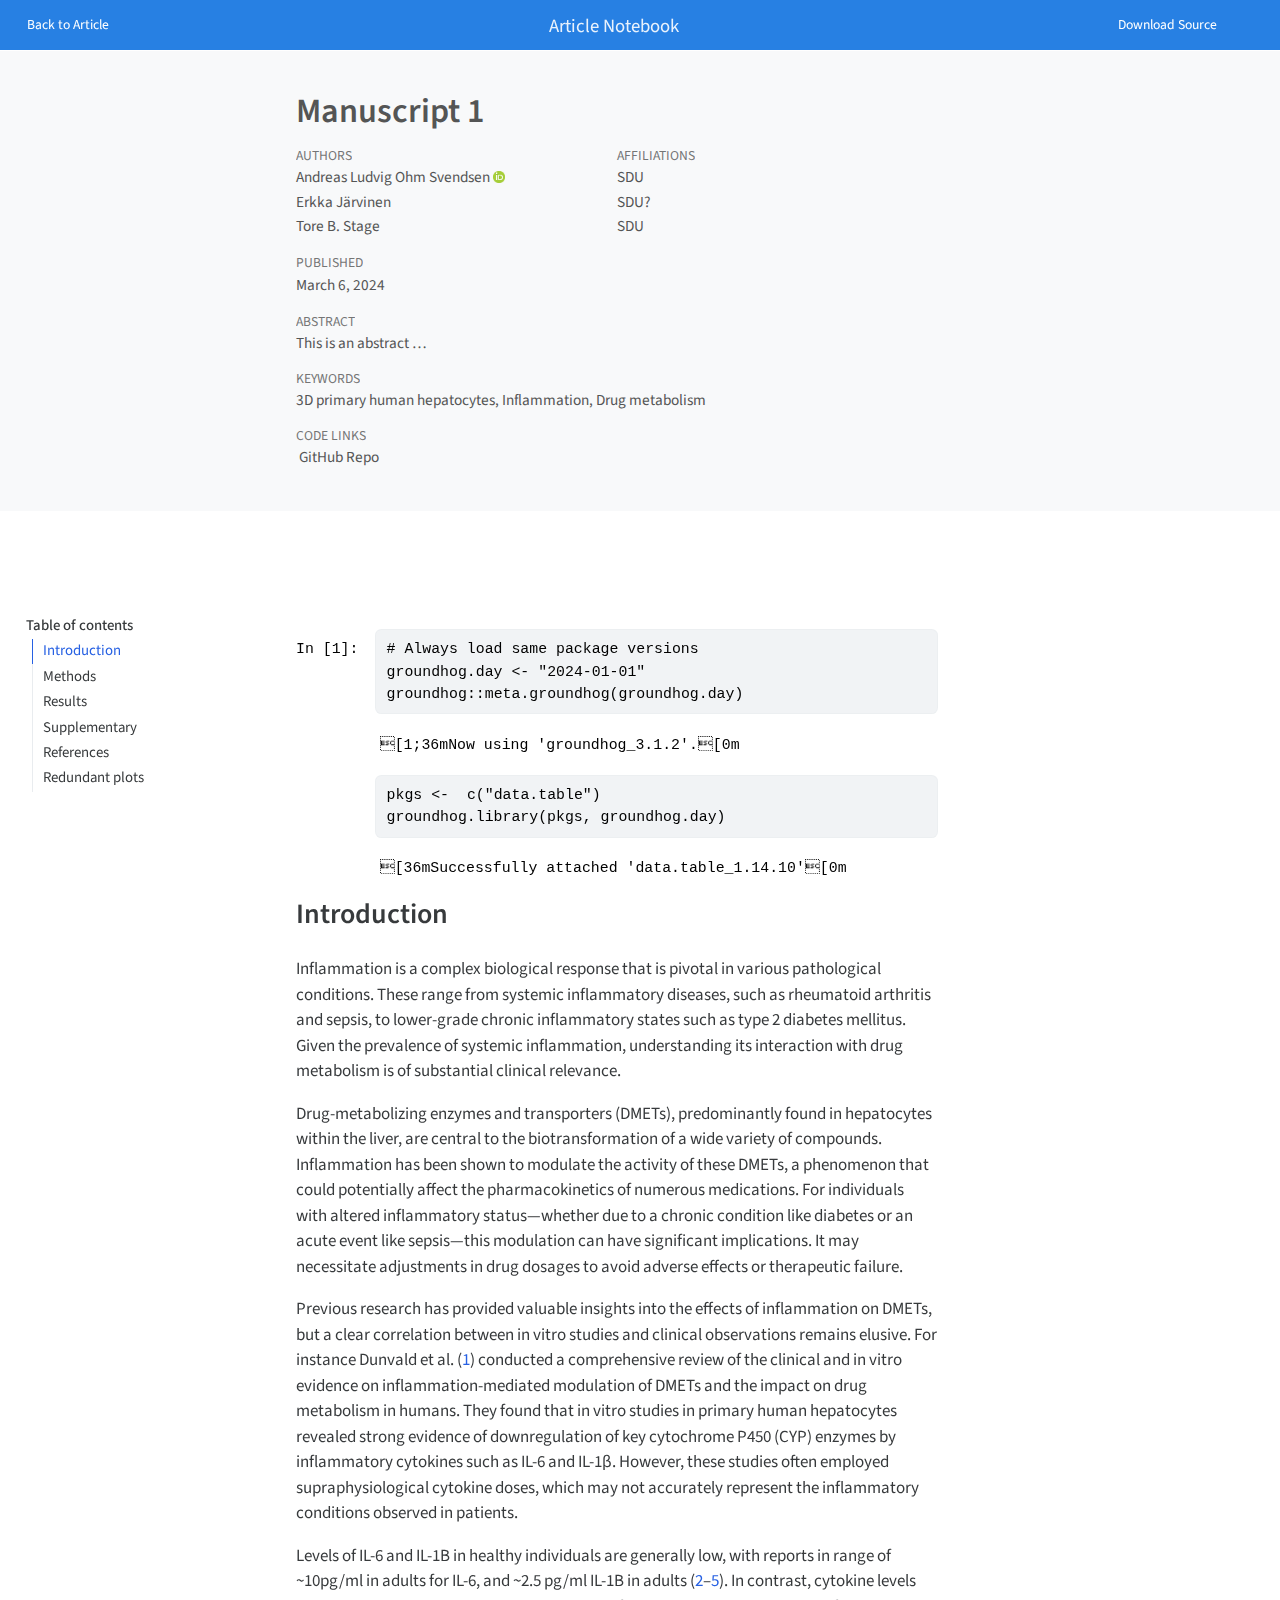
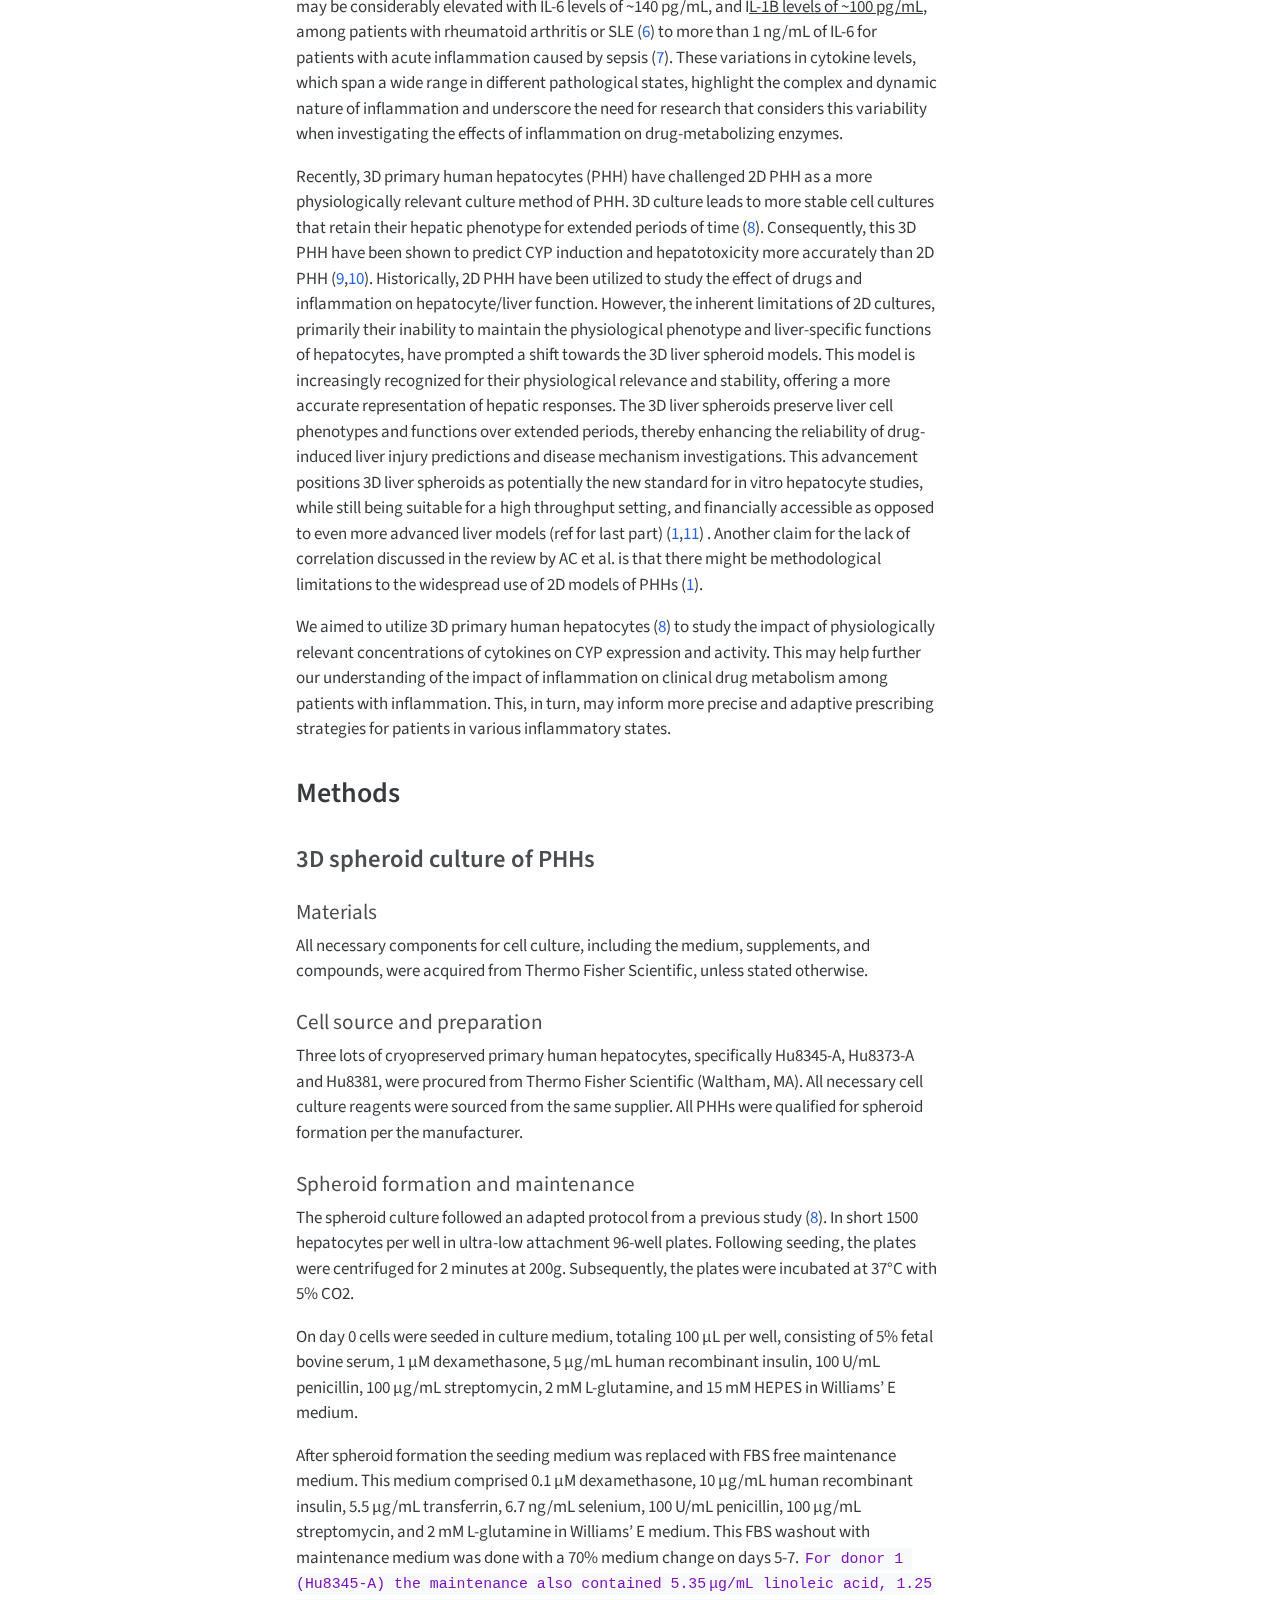
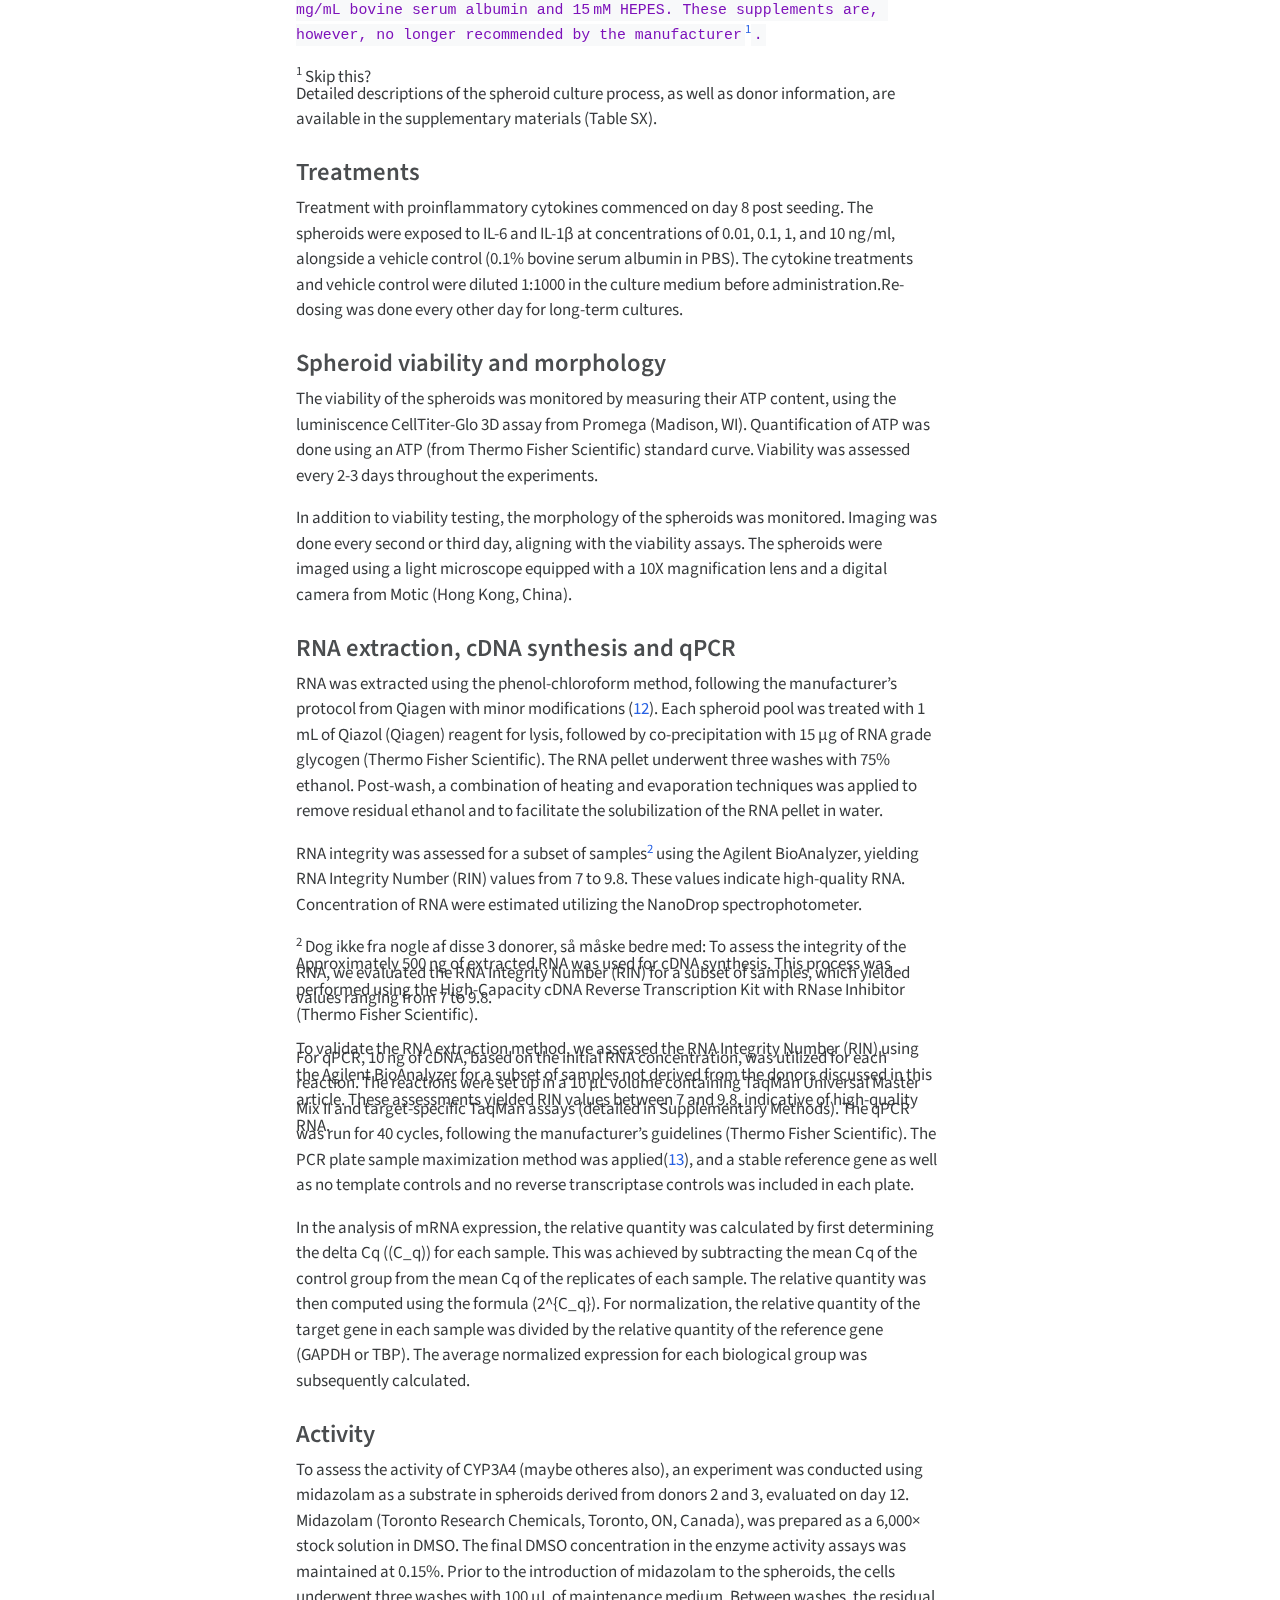
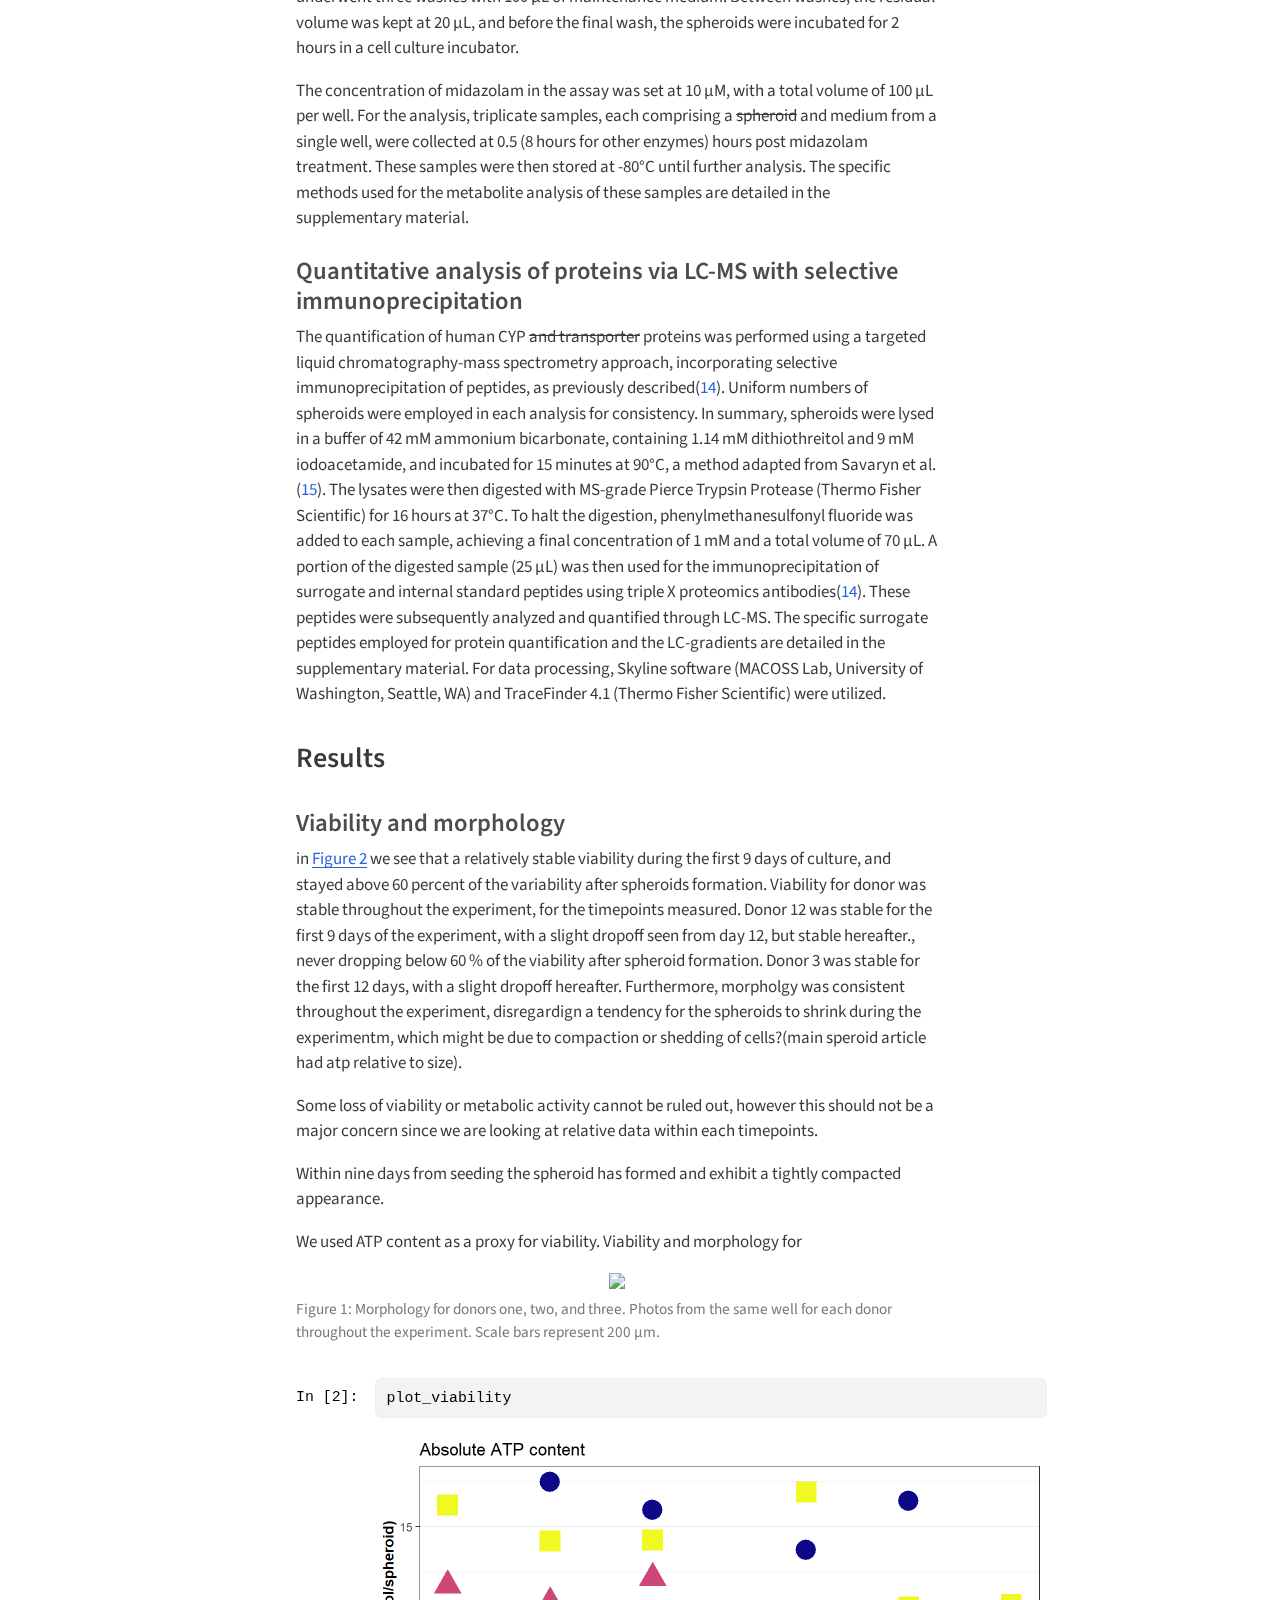
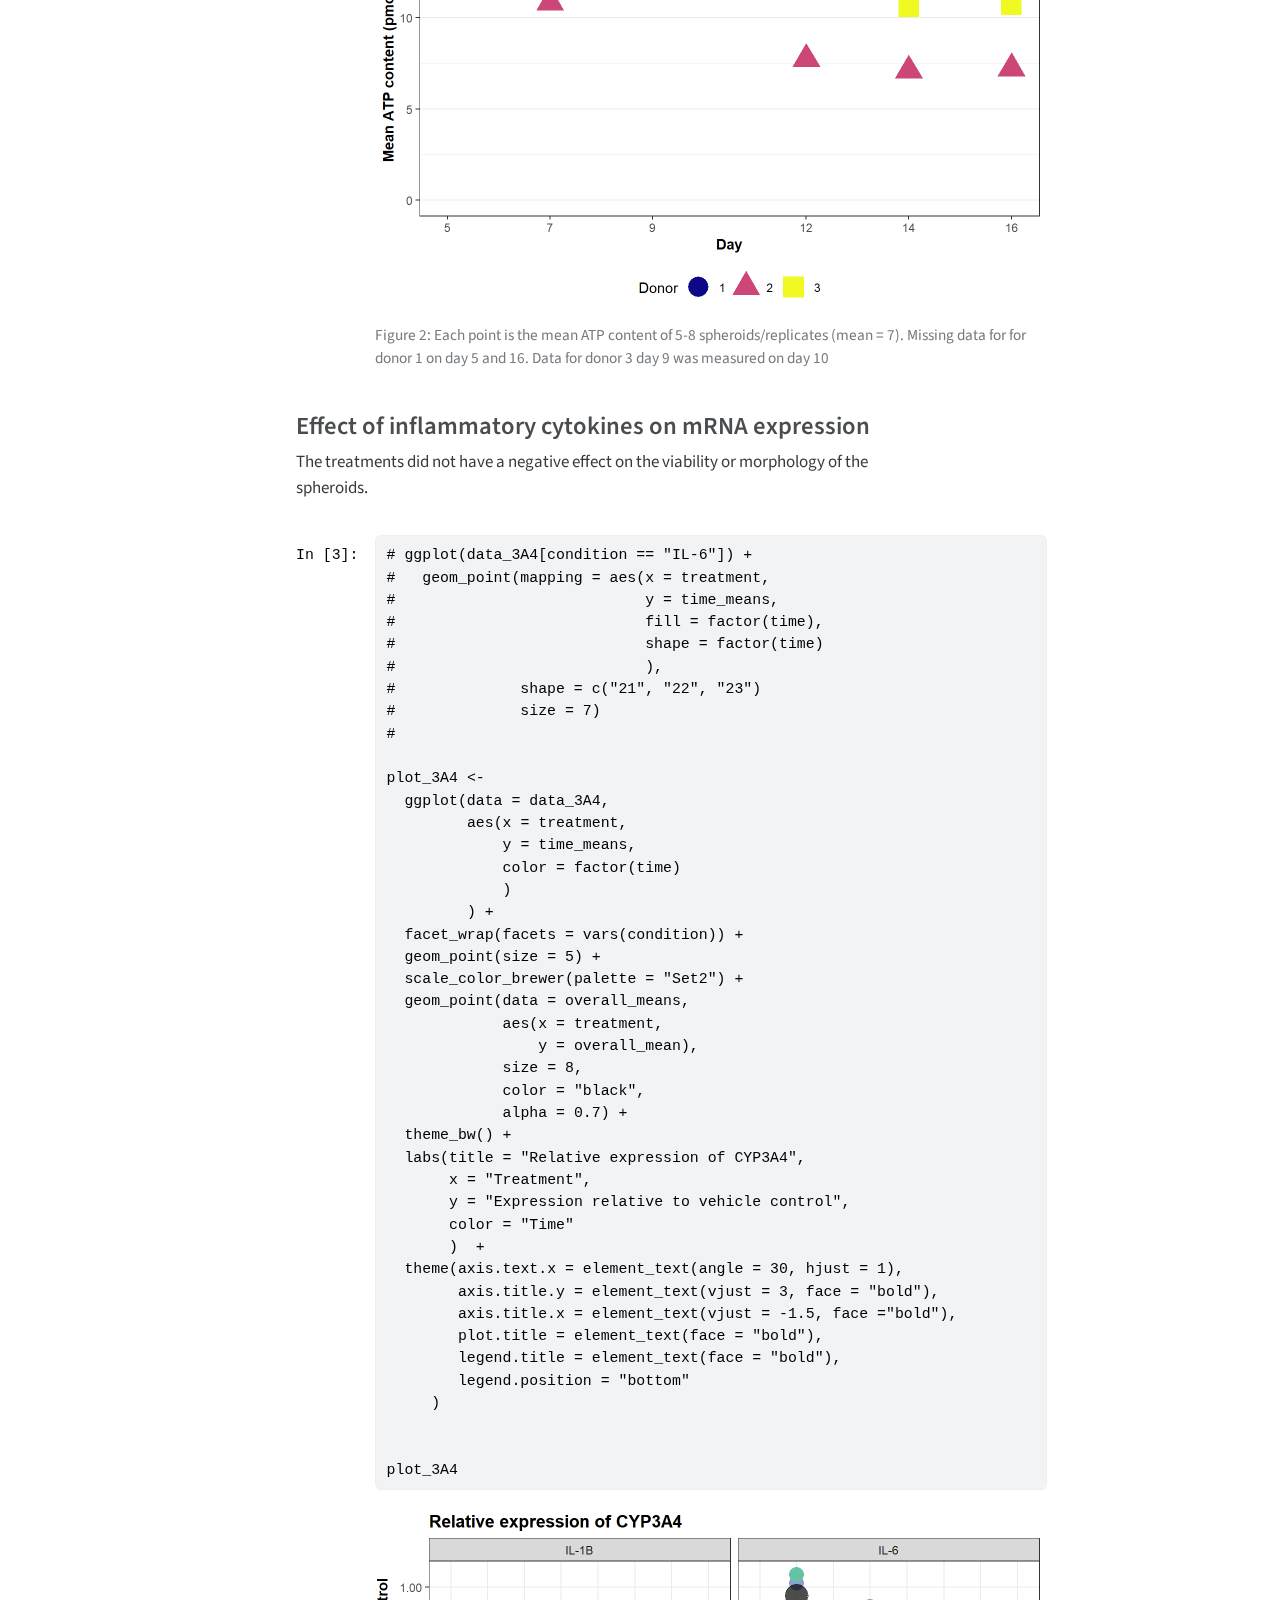
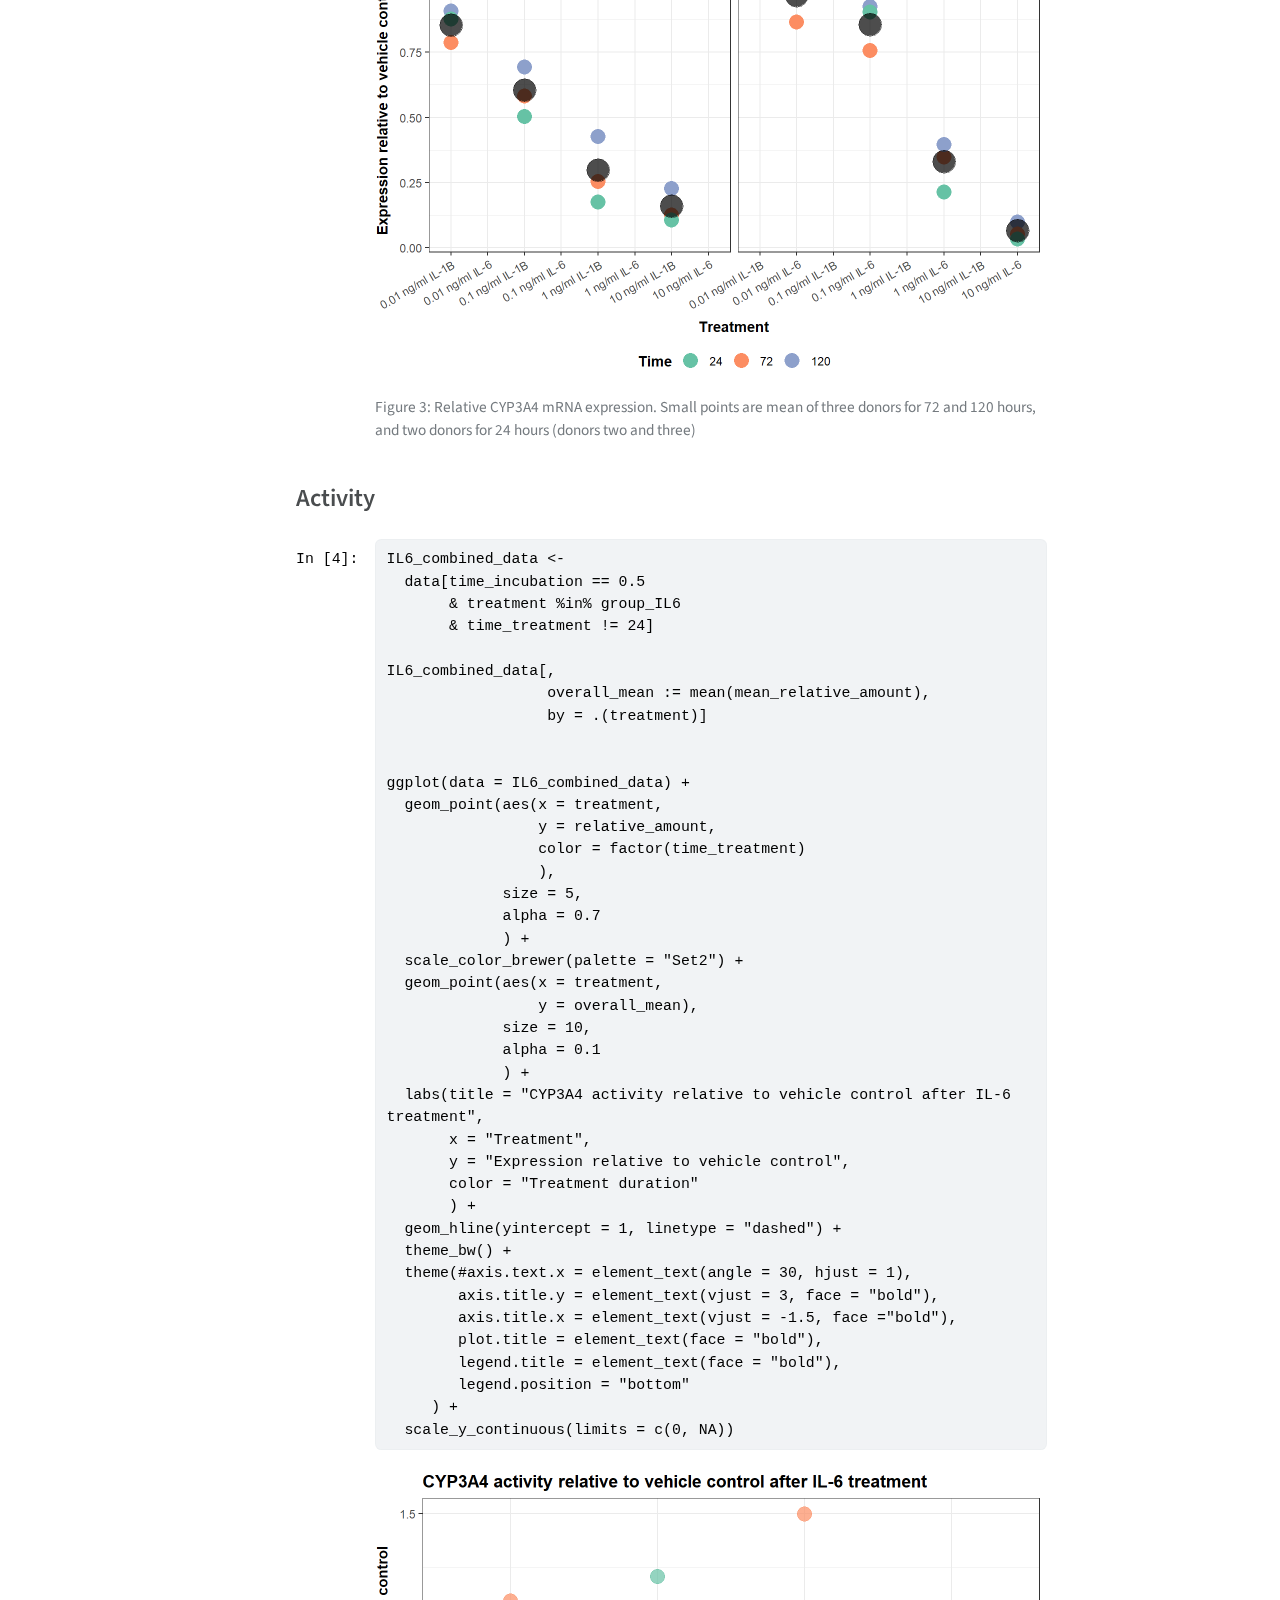
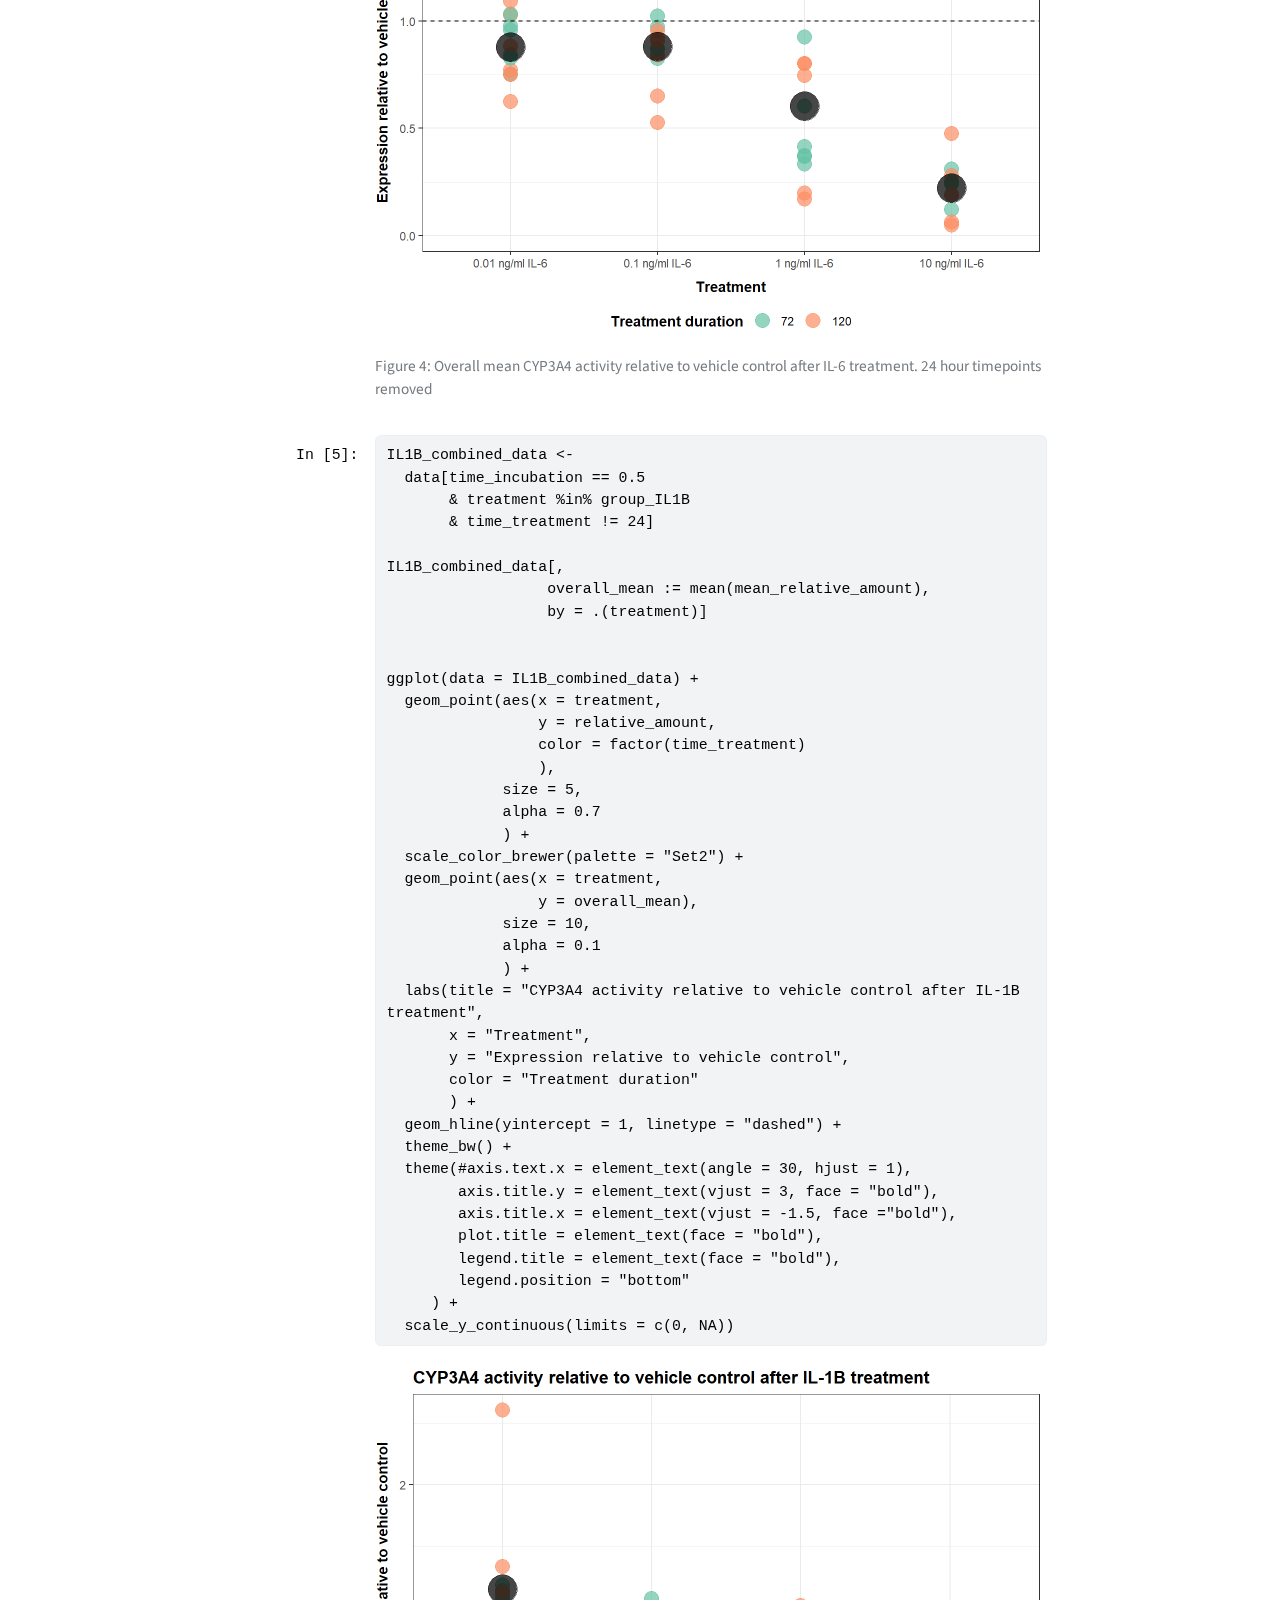
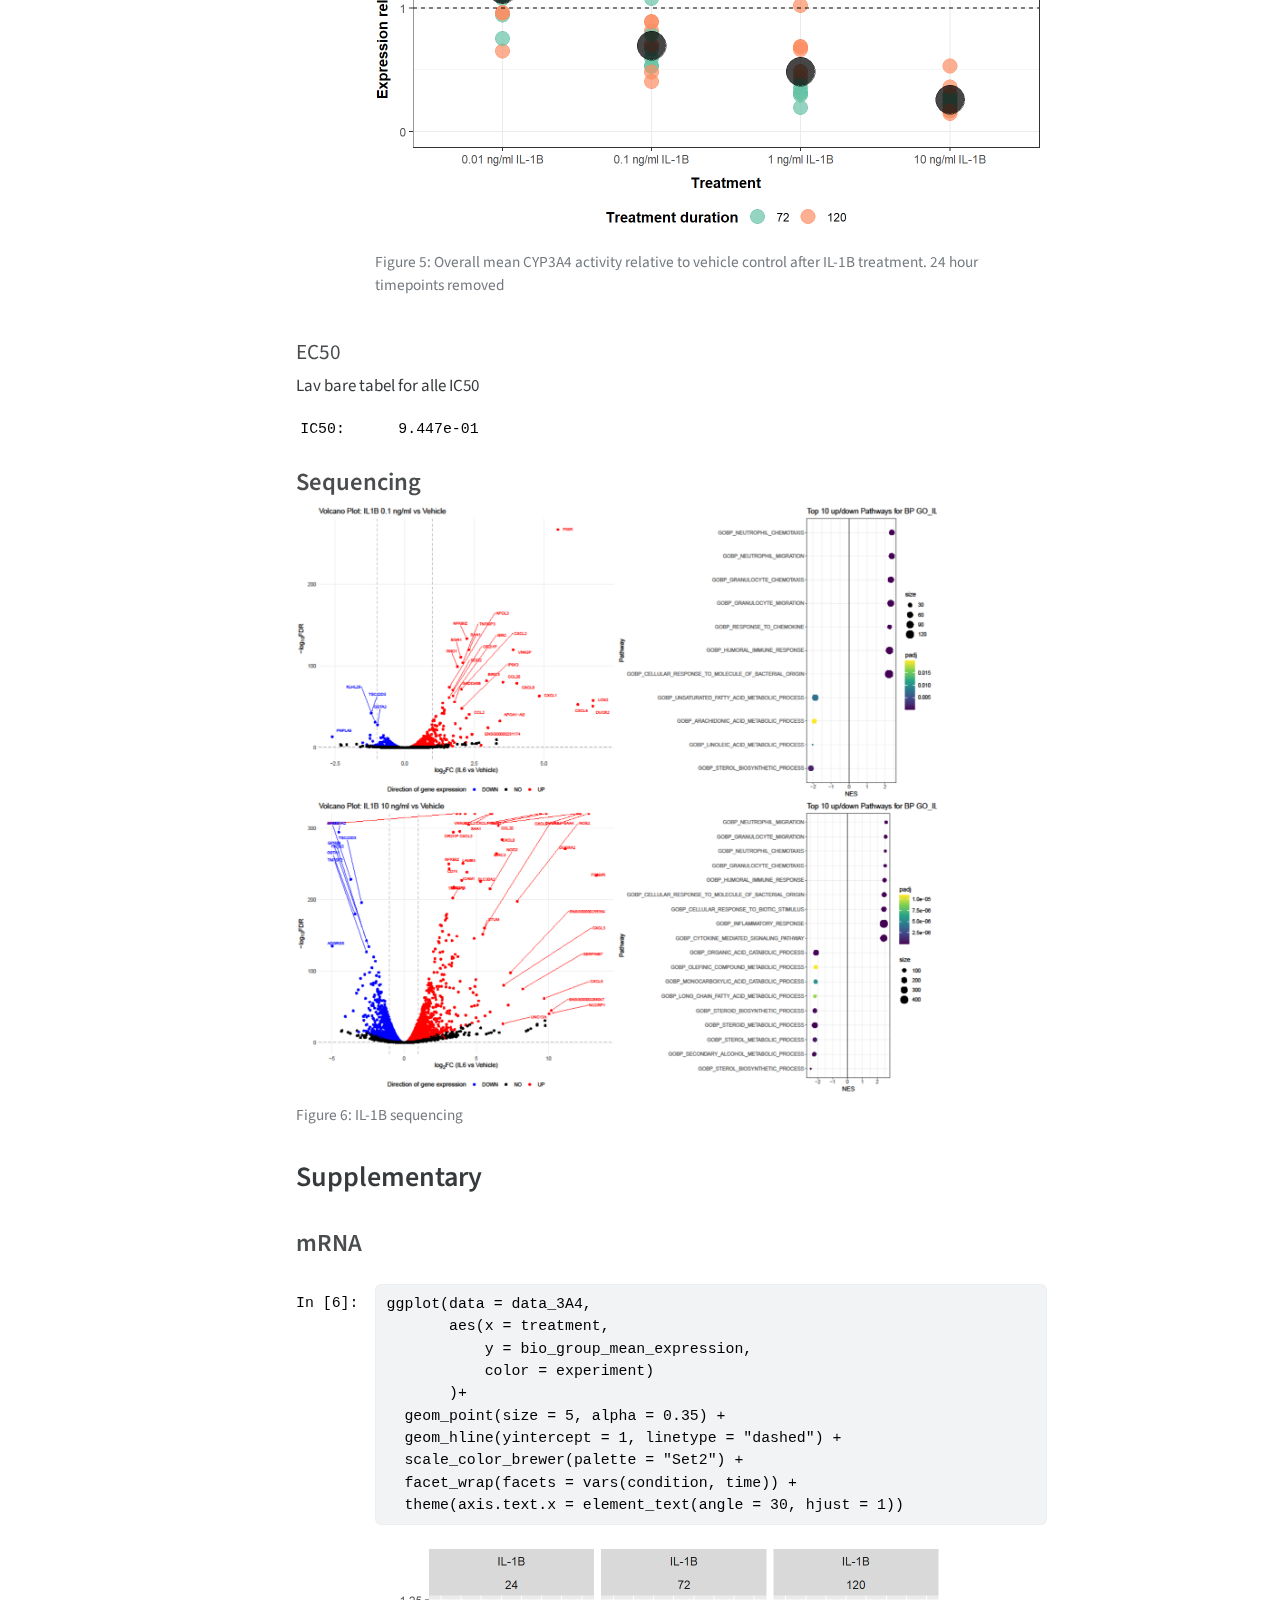
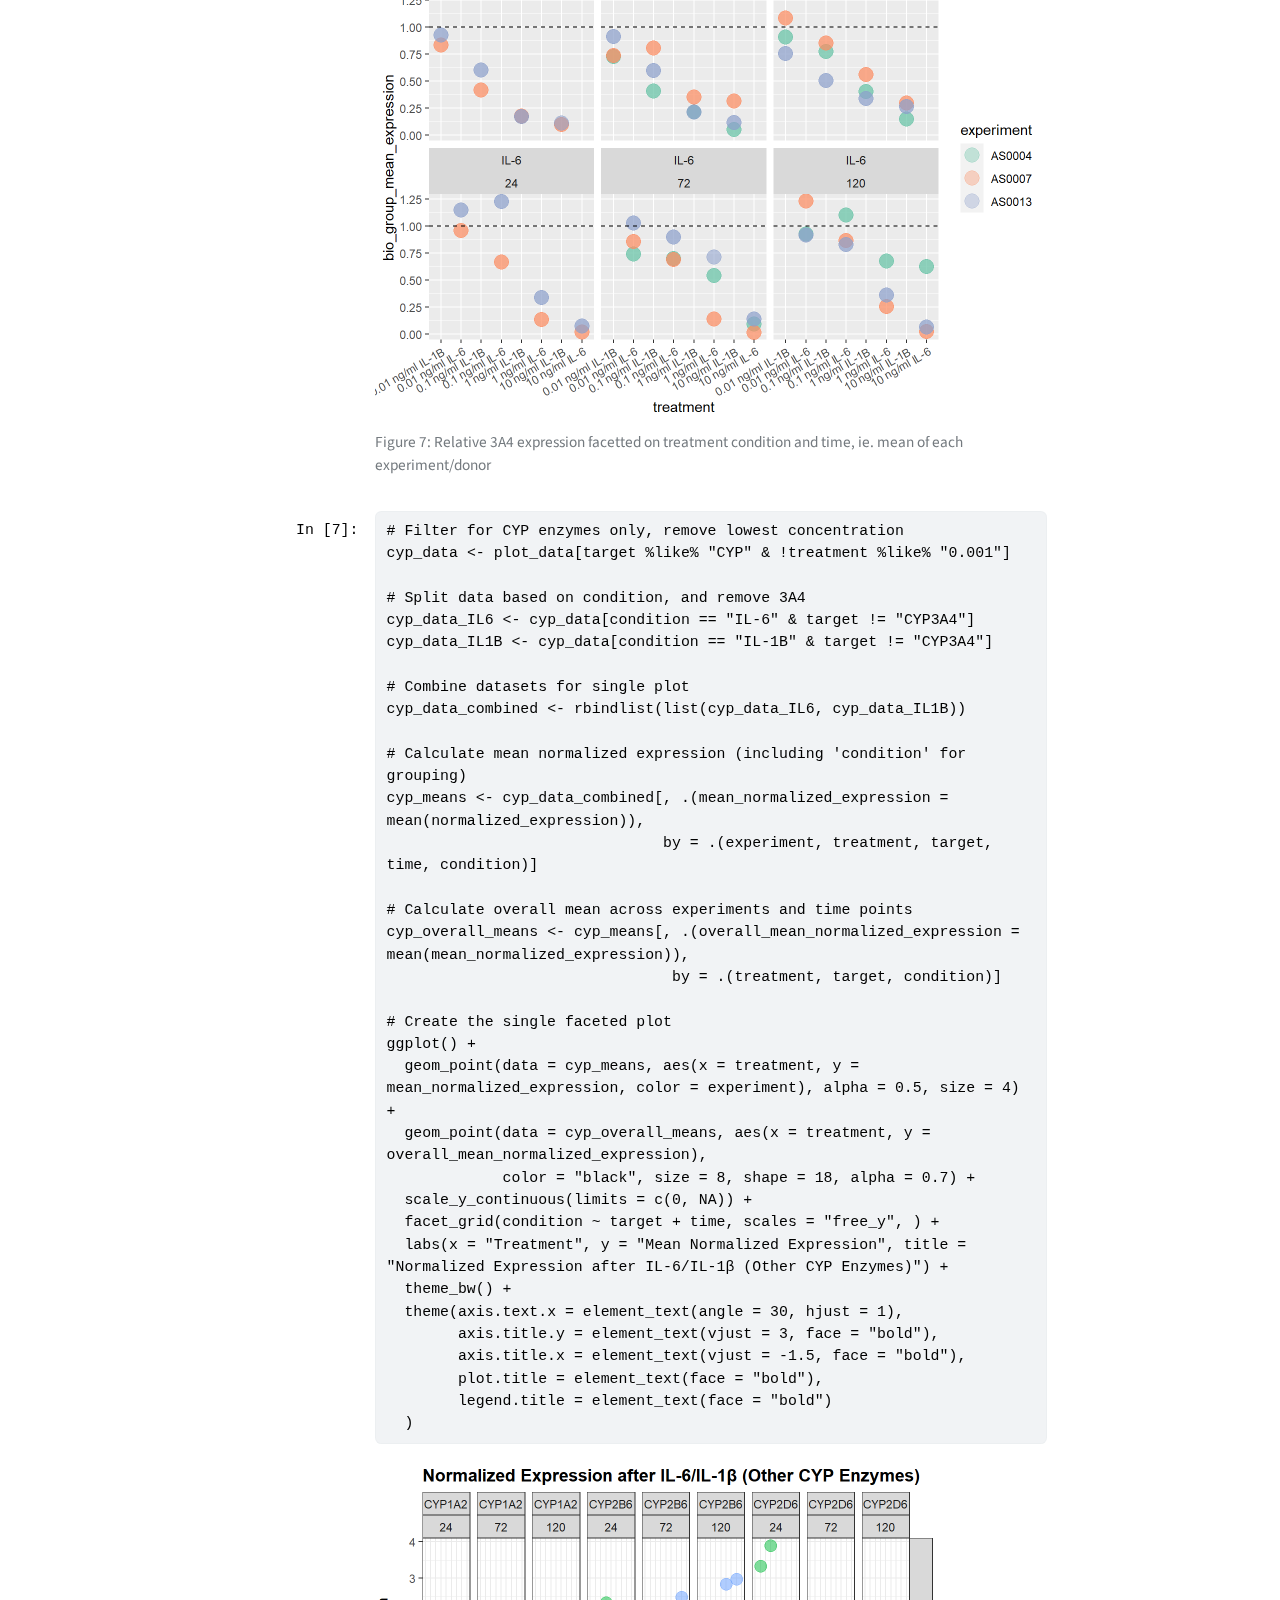
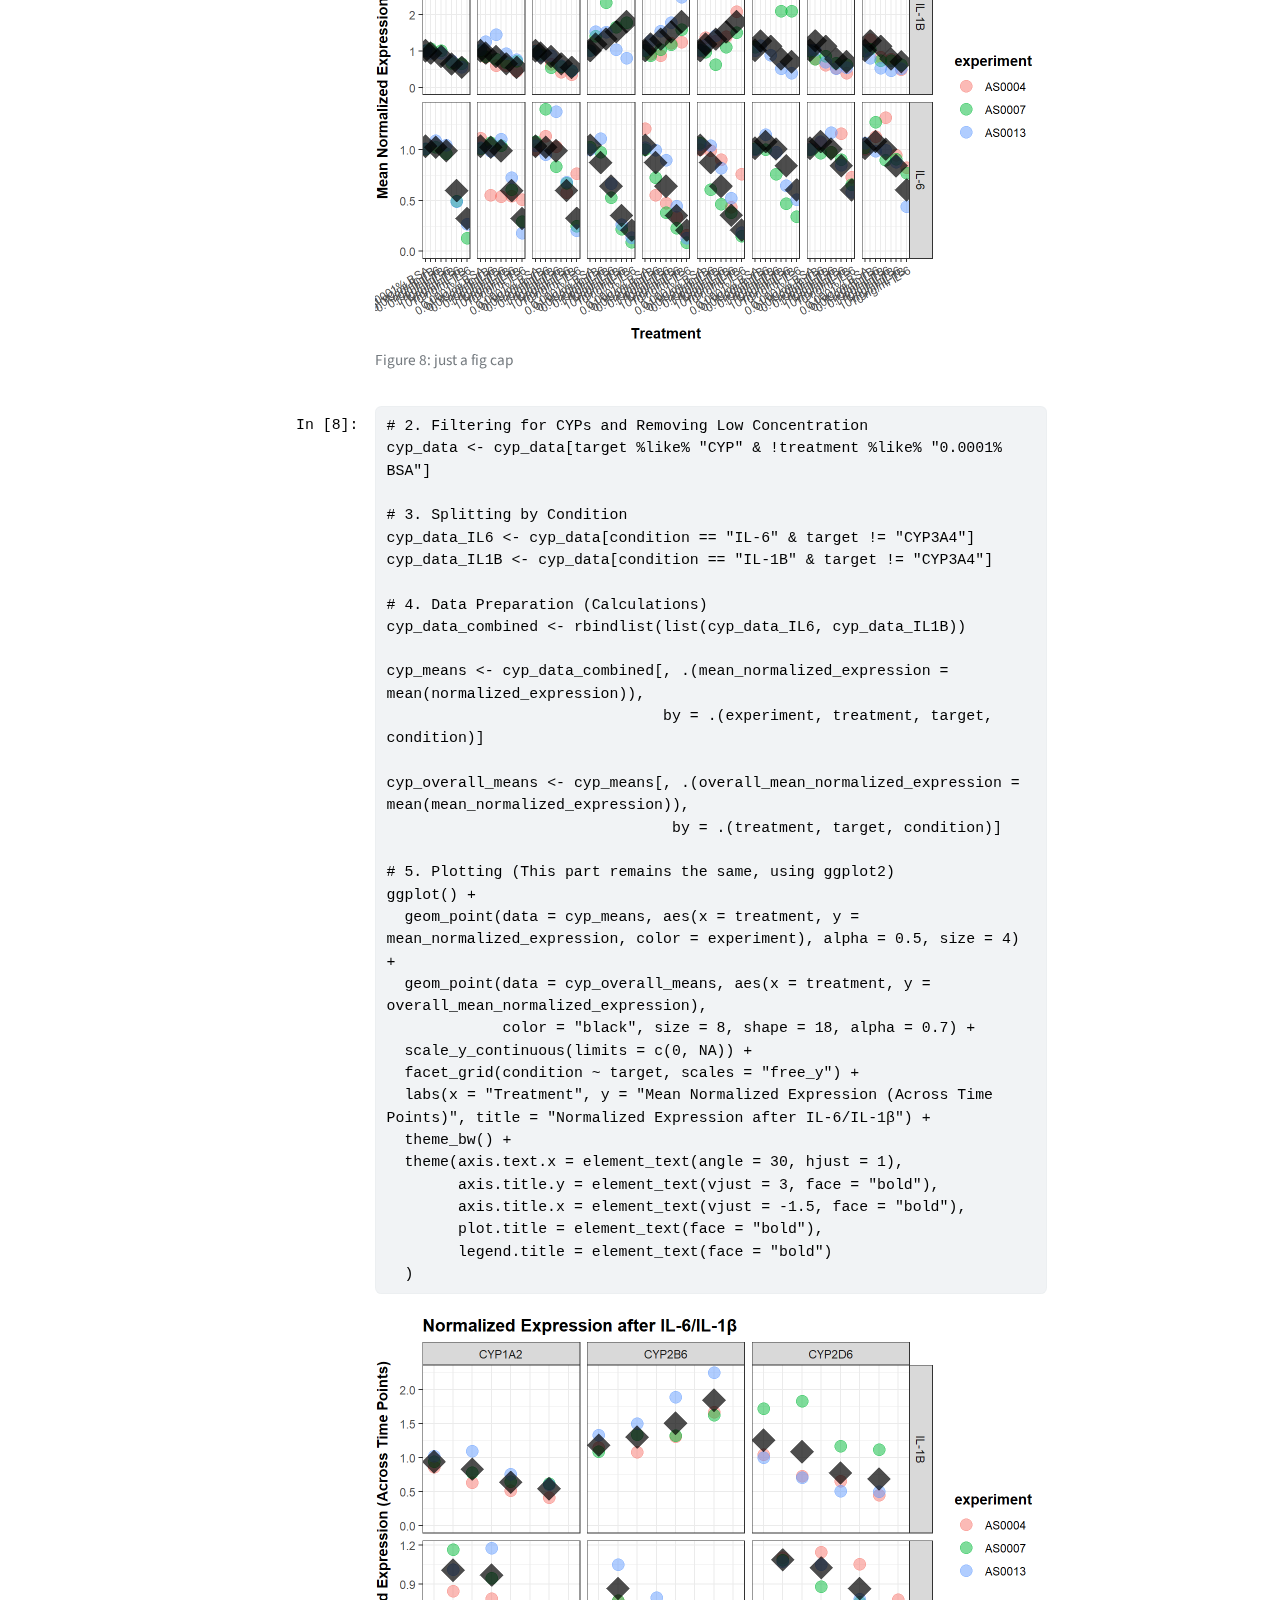
==== commit 56b34e1e: "Built site for gh-pages" ====
--- a/index-preview.html
+++ b/index-preview.html
@@ -637,305 +637,15 @@
 </section>
 <section id="sequencing" class="level3">
 <h3 class="anchored" data-anchor-id="sequencing">Sequencing</h3>
-<p>Volcano plot of 10 ng/ml IL-6 vs vehicle</p>
-<div class="quarto-embed-nb-cell" data-notebook="/home/runner/work/manuscript/manuscript/notebooks/seq/seq.qmd" data-notebook-title="Sequencing" data-notebook-cellid="cell-fig-volcano-il6-10">
-<div class="cell-container"><div class="cell-decorator"><pre>In [6]:</pre></div><div id="cell-fig-volcano-il6-10" class="cell">
-<div class="sourceCode cell-code" id="cb10"><pre class="sourceCode python code-with-copy"><code class="sourceCode python"><span id="cb10-1"><a href="#cb10-1" aria-hidden="true" tabindex="-1"></a><span class="co"># Create a new column for labeling differential gene expression</span></span>
-<span id="cb10-2"><a href="#cb10-2" aria-hidden="true" tabindex="-1"></a>il6_10_data$diffexpressed <span class="op">&lt;-</span> <span class="st">"NO"</span> <span class="co"># Default value for genes not differentially expressed</span></span>
-<span id="cb10-3"><a href="#cb10-3" aria-hidden="true" tabindex="-1"></a></span>
-<span id="cb10-4"><a href="#cb10-4" aria-hidden="true" tabindex="-1"></a><span class="co"># Identify and label upregulated genes</span></span>
-<span id="cb10-5"><a href="#cb10-5" aria-hidden="true" tabindex="-1"></a><span class="co"># Genes with log2FoldChange &gt; 1, FDR &lt; 0.05, and logCPM &gt; 1 are labeled as "UP"</span></span>
-<span id="cb10-6"><a href="#cb10-6" aria-hidden="true" tabindex="-1"></a>il6_10_data$diffexpressed[il6_10_data$logFC <span class="op">&gt;</span> <span class="dv">1</span> <span class="op">&amp;</span> il6_10_data$FDR <span class="op">&lt;</span> <span class="fl">0.05</span> <span class="op">&amp;</span> il6_10_data$logCPM <span class="op">&gt;</span> <span class="dv">1</span>] <span class="op">&lt;-</span> <span class="st">"UP"</span></span>
-<span id="cb10-7"><a href="#cb10-7" aria-hidden="true" tabindex="-1"></a></span>
-<span id="cb10-8"><a href="#cb10-8" aria-hidden="true" tabindex="-1"></a><span class="co"># Identify and label downregulated genes</span></span>
-<span id="cb10-9"><a href="#cb10-9" aria-hidden="true" tabindex="-1"></a><span class="co"># Genes with log2FoldChange &lt; -1, FDR &lt; 0.05, and logCPM &gt; 1 are labeled as "DOWN"</span></span>
-<span id="cb10-10"><a href="#cb10-10" aria-hidden="true" tabindex="-1"></a>il6_10_data$diffexpressed[il6_10_data$logFC <span class="op">&lt;</span> <span class="op">-</span><span class="dv">1</span> <span class="op">&amp;</span> il6_10_data$FDR <span class="op">&lt;</span> <span class="fl">0.05</span> <span class="op">&amp;</span> il6_10_data$logCPM <span class="op">&gt;</span> <span class="dv">1</span>] <span class="op">&lt;-</span> <span class="st">"DOWN"</span></span>
-<span id="cb10-11"><a href="#cb10-11" aria-hidden="true" tabindex="-1"></a></span>
-<span id="cb10-12"><a href="#cb10-12" aria-hidden="true" tabindex="-1"></a><span class="co"># Initialize 'delabel' column to NA for all rows to create the column</span></span>
-<span id="cb10-13"><a href="#cb10-13" aria-hidden="true" tabindex="-1"></a>il6_10_data$delabel <span class="op">&lt;-</span> NA</span>
-<span id="cb10-14"><a href="#cb10-14" aria-hidden="true" tabindex="-1"></a></span>
-<span id="cb10-15"><a href="#cb10-15" aria-hidden="true" tabindex="-1"></a><span class="co"># Now, you can safely assign gene names to the 'delabel' column for differentially expressed genes</span></span>
-<span id="cb10-16"><a href="#cb10-16" aria-hidden="true" tabindex="-1"></a>il6_10_data$delabel[il6_10_data$diffexpressed <span class="op">!=</span> <span class="st">"NO"</span>] <span class="op">&lt;-</span> il6_10_data$genes[il6_10_data$diffexpressed <span class="op">!=</span> <span class="st">"NO"</span>]</span>
-<span id="cb10-17"><a href="#cb10-17" aria-hidden="true" tabindex="-1"></a></span>
-<span id="cb10-18"><a href="#cb10-18" aria-hidden="true" tabindex="-1"></a><span class="co"># Create the volcano plot using ggplot2</span></span>
-<span id="cb10-19"><a href="#cb10-19" aria-hidden="true" tabindex="-1"></a>plot_volcano_il6_10 <span class="op">&lt;-</span> </span>
-<span id="cb10-20"><a href="#cb10-20" aria-hidden="true" tabindex="-1"></a>  ggplot(data<span class="op">=</span>il6_10_data, aes(x<span class="op">=</span>logFC, y<span class="op">=-</span>log10(FDR), col<span class="op">=</span>diffexpressed, label<span class="op">=</span>delabel)) <span class="op">+</span> </span>
-<span id="cb10-21"><a href="#cb10-21" aria-hidden="true" tabindex="-1"></a>    theme_minimal() <span class="op">+</span> <span class="co"># Use a minimal theme for the plot</span></span>
-<span id="cb10-22"><a href="#cb10-22" aria-hidden="true" tabindex="-1"></a>    geom_text_repel(<span class="bu">max</span>.overlaps <span class="op">=</span> <span class="dv">10</span>) <span class="op">+</span> <span class="co"># Use repelling text to avoid label overlap</span></span>
-<span id="cb10-23"><a href="#cb10-23" aria-hidden="true" tabindex="-1"></a>    scale_color_manual(values<span class="op">=</span>c(<span class="st">"blue"</span>, <span class="st">"black"</span>, <span class="st">"red"</span>)) <span class="op">+</span> <span class="co"># Custom colors for differential expression</span></span>
-<span id="cb10-24"><a href="#cb10-24" aria-hidden="true" tabindex="-1"></a>    geom_vline(xintercept<span class="op">=</span>c(<span class="op">-</span><span class="dv">1</span>, <span class="dv">1</span>), col<span class="op">=</span><span class="st">"dark grey"</span>, linetype <span class="op">=</span> <span class="st">"dashed"</span>) <span class="op">+</span> <span class="co"># Vertical lines for fold change thresholds</span></span>
-<span id="cb10-25"><a href="#cb10-25" aria-hidden="true" tabindex="-1"></a>    geom_hline(yintercept<span class="op">=-</span>log10(<span class="fl">0.05</span>), col<span class="op">=</span><span class="st">"dark grey"</span>, linetype <span class="op">=</span> <span class="st">"dashed"</span>) <span class="op">+</span> <span class="co"># Horizontal line for FDR threshold</span></span>
-<span id="cb10-26"><a href="#cb10-26" aria-hidden="true" tabindex="-1"></a>    geom_point() <span class="op">+</span> <span class="co"># Add points for each gene</span></span>
-<span id="cb10-27"><a href="#cb10-27" aria-hidden="true" tabindex="-1"></a>    labs(color <span class="op">=</span> <span class="st">'Direction of gene expression'</span>, <span class="co"># Customize legend title</span></span>
-<span id="cb10-28"><a href="#cb10-28" aria-hidden="true" tabindex="-1"></a>         x <span class="op">=</span> expression(<span class="st">"log"</span>[<span class="dv">2</span>]<span class="op">*</span><span class="st">"FC (IL6 vs Vehicle)"</span>), <span class="co"># Customize x-axis label</span></span>
-<span id="cb10-29"><a href="#cb10-29" aria-hidden="true" tabindex="-1"></a>         y <span class="op">=</span> expression(<span class="st">"-log"</span>[<span class="dv">10</span>]<span class="op">*</span><span class="st">"FDR"</span>)) <span class="op">+</span> <span class="co"># Customize y-axis label</span></span>
-<span id="cb10-30"><a href="#cb10-30" aria-hidden="true" tabindex="-1"></a>    scale_x_continuous(limits <span class="op">=</span> c(<span class="op">-</span><span class="dv">8</span>, <span class="dv">10</span>)) <span class="op">+</span> <span class="co"># Customize x-axis breaks</span></span>
-<span id="cb10-31"><a href="#cb10-31" aria-hidden="true" tabindex="-1"></a>    scale_y_continuous(limits <span class="op">=</span> c(<span class="dv">0</span>, <span class="dv">320</span>)) <span class="op">+</span> <span class="co"># Customize y-axis breaks</span></span>
-<span id="cb10-32"><a href="#cb10-32" aria-hidden="true" tabindex="-1"></a>    theme(panel.grid.minor.y <span class="op">=</span> element_blank(),<span class="co"># Remove minor grid lines</span></span>
-<span id="cb10-33"><a href="#cb10-33" aria-hidden="true" tabindex="-1"></a>          panel.grid.minor.x <span class="op">=</span> element_blank(),<span class="co"># Remove minor grid lines</span></span>
-<span id="cb10-34"><a href="#cb10-34" aria-hidden="true" tabindex="-1"></a>          legend.position <span class="op">=</span> <span class="st">"bottom"</span> </span>
-<span id="cb10-35"><a href="#cb10-35" aria-hidden="true" tabindex="-1"></a>          )<span class="op">+</span> </span>
-<span id="cb10-36"><a href="#cb10-36" aria-hidden="true" tabindex="-1"></a>    ggtitle(<span class="st">'Volcano Plot: IL6 10 ng/ml vs Vehicle'</span>) <span class="co"># Add a title to the plot</span></span>
-<span id="cb10-37"><a href="#cb10-37" aria-hidden="true" tabindex="-1"></a></span>
-<span id="cb10-38"><a href="#cb10-38" aria-hidden="true" tabindex="-1"></a></span>
-<span id="cb10-39"><a href="#cb10-39" aria-hidden="true" tabindex="-1"></a>plot_volcano_il6_10</span></code><button title="Copy to Clipboard" class="code-copy-button"><i class="bi"></i></button></pre></div>
-<div class="cell-output cell-output-stderr">
-<pre><code>Warning: Removed 11731 rows containing missing values (`geom_text_repel()`).Warning: Removed 2 rows containing missing values (`geom_point()`).Warning: ggrepel: 838 unlabeled data points (too many overlaps). Consider
-increasing max.overlaps</code></pre>
-</div>
-<div class="cell-output cell-output-display">
-<div id="fig-volcano-il6-10" class="quarto-figure quarto-figure-center quarto-float anchored">
-<figure class="quarto-float quarto-float-fig figure">
-<div aria-describedby="fig-volcano-il6-10-caption-0ceaefa1-69ba-4598-a22c-09a6ac19f8ca" class="">
-<a href="index_files/figure-html/notebooks-seq-seq-fig-volcano-il6-10-output-2.png" class="lightbox" data-gallery="quarto-lightbox-gallery-6" title="Figure&nbsp;6: Volcano plot. IL-6 10 ng/ml vs.&nbsp;vehicle control. Vertical lines for fold change thresholds"><img src="index_files/figure-html/notebooks-seq-seq-fig-volcano-il6-10-output-2.png" width="672" height="480" class="figure-img"></a>
-</div>
-<figcaption class="quarto-float-caption-bottom quarto-float-caption quarto-float-fig" id="fig-volcano-il6-10-caption-0ceaefa1-69ba-4598-a22c-09a6ac19f8ca">
-Figure&nbsp;6: Volcano plot. IL-6 10 ng/ml vs.&nbsp;vehicle control. Vertical lines for fold change thresholds
-</figcaption>
-</figure>
-</div>
-</div>
-</div></div>
-</div>
-<p>Volcano plot of 0.1 ng/ml IL-6 vs vehicle</p>
-<div class="quarto-embed-nb-cell" data-notebook="/home/runner/work/manuscript/manuscript/notebooks/seq/seq.qmd" data-notebook-title="Sequencing" data-notebook-cellid="cell-fig-volcano-il6-0.1">
-<div class="cell-container"><div class="cell-decorator"><pre>In [7]:</pre></div><div id="cell-fig-volcano-il6-0.1" class="cell">
-<div class="sourceCode cell-code" id="cb12"><pre class="sourceCode python code-with-copy"><code class="sourceCode python"><span id="cb12-1"><a href="#cb12-1" aria-hidden="true" tabindex="-1"></a><span class="co"># Create a new column for labeling differential gene expression</span></span>
-<span id="cb12-2"><a href="#cb12-2" aria-hidden="true" tabindex="-1"></a>il6_0<span class="fl">.1</span><span class="er">_data</span>$diffexpressed <span class="op">&lt;-</span> <span class="st">"NO"</span> <span class="co"># Default value for genes not differentially expressed</span></span>
-<span id="cb12-3"><a href="#cb12-3" aria-hidden="true" tabindex="-1"></a></span>
-<span id="cb12-4"><a href="#cb12-4" aria-hidden="true" tabindex="-1"></a><span class="co"># Identify and label upregulated genes</span></span>
-<span id="cb12-5"><a href="#cb12-5" aria-hidden="true" tabindex="-1"></a><span class="co"># Genes with log2FoldChange &gt; 1, FDR &lt; 0.05, and logCPM &gt; 1 are labeled as "UP"</span></span>
-<span id="cb12-6"><a href="#cb12-6" aria-hidden="true" tabindex="-1"></a>il6_0<span class="fl">.1</span><span class="er">_data</span>$diffexpressed[il6_0<span class="fl">.1</span><span class="er">_data</span>$FDR <span class="op">&lt;</span> <span class="fl">0.05</span> <span class="op">&amp;</span> il6_0<span class="fl">.1</span><span class="er">_data</span>$logCPM <span class="op">&gt;</span> <span class="dv">1</span> <span class="op">&amp;</span> il6_0<span class="fl">.1</span><span class="er">_data</span>$logFC <span class="op">&gt;</span> <span class="dv">0</span>] <span class="op">&lt;-</span> <span class="st">"UP"</span></span>
-<span id="cb12-7"><a href="#cb12-7" aria-hidden="true" tabindex="-1"></a></span>
-<span id="cb12-8"><a href="#cb12-8" aria-hidden="true" tabindex="-1"></a><span class="co"># Identify and label downregulated genes</span></span>
-<span id="cb12-9"><a href="#cb12-9" aria-hidden="true" tabindex="-1"></a><span class="co"># Genes with log2FoldChange &lt; -1, FDR &lt; 0.05, and logCPM &gt; 1 are labeled as "DOWN"</span></span>
-<span id="cb12-10"><a href="#cb12-10" aria-hidden="true" tabindex="-1"></a>il6_0<span class="fl">.1</span><span class="er">_data</span>$diffexpressed[il6_0<span class="fl">.1</span><span class="er">_data</span>$FDR <span class="op">&lt;</span> <span class="fl">0.05</span> <span class="op">&amp;</span> il6_0<span class="fl">.1</span><span class="er">_data</span>$logCPM <span class="op">&gt;</span> <span class="dv">1</span> <span class="op">&amp;</span> il6_0<span class="fl">.1</span><span class="er">_data</span>$logFC <span class="op">&lt;</span> <span class="dv">0</span>] <span class="op">&lt;-</span> <span class="st">"DOWN"</span></span>
-<span id="cb12-11"><a href="#cb12-11" aria-hidden="true" tabindex="-1"></a></span>
-<span id="cb12-12"><a href="#cb12-12" aria-hidden="true" tabindex="-1"></a><span class="co"># Initialize 'delabel' column to NA for all rows to create the column</span></span>
-<span id="cb12-13"><a href="#cb12-13" aria-hidden="true" tabindex="-1"></a>il6_0<span class="fl">.1</span><span class="er">_data</span>$delabel <span class="op">&lt;-</span> NA</span>
-<span id="cb12-14"><a href="#cb12-14" aria-hidden="true" tabindex="-1"></a></span>
-<span id="cb12-15"><a href="#cb12-15" aria-hidden="true" tabindex="-1"></a><span class="co"># Now, you can safely assign gene names to the 'delabel' column for differentially expressed genes</span></span>
-<span id="cb12-16"><a href="#cb12-16" aria-hidden="true" tabindex="-1"></a>il6_0<span class="fl">.1</span><span class="er">_data</span>$delabel[il6_0<span class="fl">.1</span><span class="er">_data</span>$diffexpressed <span class="op">!=</span> <span class="st">"NO"</span>] <span class="op">&lt;-</span> il6_0<span class="fl">.1</span><span class="er">_data</span>$genes[il6_0<span class="fl">.1</span><span class="er">_data</span>$diffexpressed <span class="op">!=</span> <span class="st">"NO"</span>]</span>
-<span id="cb12-17"><a href="#cb12-17" aria-hidden="true" tabindex="-1"></a></span>
-<span id="cb12-18"><a href="#cb12-18" aria-hidden="true" tabindex="-1"></a><span class="co"># Create the volcano plot using ggplot2</span></span>
-<span id="cb12-19"><a href="#cb12-19" aria-hidden="true" tabindex="-1"></a>plot_volcano_il6_0<span class="fl">.1</span> <span class="op">&lt;-</span> </span>
-<span id="cb12-20"><a href="#cb12-20" aria-hidden="true" tabindex="-1"></a>  ggplot(data<span class="op">=</span>il6_0<span class="fl">.1</span><span class="er">_data</span>, aes(x<span class="op">=</span>logFC, y<span class="op">=-</span>log10(FDR), col<span class="op">=</span>diffexpressed, label<span class="op">=</span>delabel)) <span class="op">+</span> </span>
-<span id="cb12-21"><a href="#cb12-21" aria-hidden="true" tabindex="-1"></a>    theme_minimal() <span class="op">+</span> <span class="co"># Use a minimal theme for the plot</span></span>
-<span id="cb12-22"><a href="#cb12-22" aria-hidden="true" tabindex="-1"></a>    geom_text_repel(<span class="bu">max</span>.overlaps <span class="op">=</span> <span class="dv">10</span>) <span class="op">+</span> <span class="co"># Use repelling text to avoid label overlap</span></span>
-<span id="cb12-23"><a href="#cb12-23" aria-hidden="true" tabindex="-1"></a>    scale_color_manual(values<span class="op">=</span>c(<span class="st">"blue"</span>, <span class="st">"black"</span>, <span class="st">"red"</span>)) <span class="op">+</span> <span class="co"># Custom colors for differential expression</span></span>
-<span id="cb12-24"><a href="#cb12-24" aria-hidden="true" tabindex="-1"></a>    geom_vline(xintercept<span class="op">=</span>c(<span class="op">-</span><span class="dv">1</span>, <span class="dv">1</span>), col<span class="op">=</span><span class="st">"dark grey"</span>, linetype <span class="op">=</span> <span class="st">"dashed"</span>) <span class="op">+</span> <span class="co"># Vertical lines for fold change thresholds</span></span>
-<span id="cb12-25"><a href="#cb12-25" aria-hidden="true" tabindex="-1"></a>    geom_hline(yintercept<span class="op">=-</span>log10(<span class="fl">0.05</span>), col<span class="op">=</span><span class="st">"dark grey"</span>, linetype <span class="op">=</span> <span class="st">"dashed"</span>) <span class="op">+</span> <span class="co"># Horizontal line for FDR threshold</span></span>
-<span id="cb12-26"><a href="#cb12-26" aria-hidden="true" tabindex="-1"></a>    geom_point() <span class="op">+</span> <span class="co"># Add points for each gene</span></span>
-<span id="cb12-27"><a href="#cb12-27" aria-hidden="true" tabindex="-1"></a>    labs(color <span class="op">=</span> <span class="st">'Direction of gene expression'</span>, <span class="co"># Customize legend title</span></span>
-<span id="cb12-28"><a href="#cb12-28" aria-hidden="true" tabindex="-1"></a>         x <span class="op">=</span> expression(<span class="st">"log"</span>[<span class="dv">2</span>]<span class="op">*</span><span class="st">"FC (IL6 vs Vehicle)"</span>), <span class="co"># Customize x-axis label</span></span>
-<span id="cb12-29"><a href="#cb12-29" aria-hidden="true" tabindex="-1"></a>         y <span class="op">=</span> expression(<span class="st">"-log"</span>[<span class="dv">10</span>]<span class="op">*</span><span class="st">"FDR"</span>)) <span class="op">+</span> <span class="co"># Customize y-axis label</span></span>
-<span id="cb12-30"><a href="#cb12-30" aria-hidden="true" tabindex="-1"></a>    <span class="co">#scale_x_continuous(limits = c(-8, 10)) + # Customize x-axis breaks</span></span>
-<span id="cb12-31"><a href="#cb12-31" aria-hidden="true" tabindex="-1"></a>    <span class="co">#scale_y_continuous(limits = c(0, 320)) + # Customize y-axis breaks</span></span>
-<span id="cb12-32"><a href="#cb12-32" aria-hidden="true" tabindex="-1"></a>    theme(panel.grid.minor.y <span class="op">=</span> element_blank(),<span class="co"># Remove minor grid lines</span></span>
-<span id="cb12-33"><a href="#cb12-33" aria-hidden="true" tabindex="-1"></a>          panel.grid.minor.x <span class="op">=</span> element_blank(),<span class="co"># Remove minor grid lines</span></span>
-<span id="cb12-34"><a href="#cb12-34" aria-hidden="true" tabindex="-1"></a>          legend.position <span class="op">=</span> <span class="st">"bottom"</span> </span>
-<span id="cb12-35"><a href="#cb12-35" aria-hidden="true" tabindex="-1"></a>          )<span class="op">+</span> </span>
-<span id="cb12-36"><a href="#cb12-36" aria-hidden="true" tabindex="-1"></a>    ggtitle(<span class="st">'Volcano Plot: IL6 0.1 ng/ml vs Vehicle'</span>) <span class="co"># Add a title to the plot</span></span>
-<span id="cb12-37"><a href="#cb12-37" aria-hidden="true" tabindex="-1"></a></span>
-<span id="cb12-38"><a href="#cb12-38" aria-hidden="true" tabindex="-1"></a></span>
-<span id="cb12-39"><a href="#cb12-39" aria-hidden="true" tabindex="-1"></a>plot_volcano_il6_0<span class="fl">.1</span></span></code><button title="Copy to Clipboard" class="code-copy-button"><i class="bi"></i></button></pre></div>
-<div class="cell-output cell-output-stderr">
-<pre><code>Warning: Removed 12527 rows containing missing values (`geom_text_repel()`).Warning: ggrepel: 14 unlabeled data points (too many overlaps). Consider
-increasing max.overlaps</code></pre>
-</div>
-<div class="cell-output cell-output-display">
-<div id="fig-volcano-il6-0.1" class="quarto-figure quarto-figure-center quarto-float anchored">
-<figure class="quarto-float quarto-float-fig figure">
-<div aria-describedby="fig-volcano-il6-0.1-caption-0ceaefa1-69ba-4598-a22c-09a6ac19f8ca" class="">
-<a href="index_files/figure-html/notebooks-seq-seq-fig-volcano-il6-0.1-output-2.png" class="lightbox" data-gallery="quarto-lightbox-gallery-7" title="Figure&nbsp;7: Volcano plot. IL-6 0.1 ng/ml vs.&nbsp;vehicle control. Vertical lines for fold change thresholds. Note few significant above 2 fold change"><img src="index_files/figure-html/notebooks-seq-seq-fig-volcano-il6-0.1-output-2.png" width="672" height="480" class="figure-img"></a>
-</div>
-<figcaption class="quarto-float-caption-bottom quarto-float-caption quarto-float-fig" id="fig-volcano-il6-0.1-caption-0ceaefa1-69ba-4598-a22c-09a6ac19f8ca">
-Figure&nbsp;7: Volcano plot. IL-6 0.1 ng/ml vs.&nbsp;vehicle control. Vertical lines for fold change thresholds. Note few significant above 2 fold change
-</figcaption>
-</figure>
-</div>
-</div>
-</div></div>
-</div>
-<p>Volcano plot of pooled IL-1B vs vehicle</p>
-<div class="quarto-embed-nb-cell" data-notebook="/home/runner/work/manuscript/manuscript/notebooks/seq/seq.qmd" data-notebook-title="Sequencing" data-notebook-cellid="cell-fig-volcano-il1B-pooled">
-<div class="cell-container"><div class="cell-decorator"><pre>In [8]:</pre></div><div id="cell-fig-volcano-il1B-pooled" class="cell">
-<div class="sourceCode cell-code" id="cb14"><pre class="sourceCode python code-with-copy"><code class="sourceCode python"><span id="cb14-1"><a href="#cb14-1" aria-hidden="true" tabindex="-1"></a><span class="co"># Create a new column for labeling differential gene expression</span></span>
-<span id="cb14-2"><a href="#cb14-2" aria-hidden="true" tabindex="-1"></a>il1B_pooled_data$diffexpressed <span class="op">&lt;-</span> <span class="st">"NO"</span> <span class="co"># Default value for genes not differentially expressed</span></span>
-<span id="cb14-3"><a href="#cb14-3" aria-hidden="true" tabindex="-1"></a></span>
-<span id="cb14-4"><a href="#cb14-4" aria-hidden="true" tabindex="-1"></a><span class="co"># Identify and label upregulated genes</span></span>
-<span id="cb14-5"><a href="#cb14-5" aria-hidden="true" tabindex="-1"></a><span class="co"># Genes with log2FoldChange &gt; 1, FDR &lt; 0.05, and logCPM &gt; 1 are labeled as "UP"</span></span>
-<span id="cb14-6"><a href="#cb14-6" aria-hidden="true" tabindex="-1"></a>il1B_pooled_data$diffexpressed[il1B_pooled_data$FDR <span class="op">&lt;</span> <span class="fl">0.05</span> <span class="op">&amp;</span> il1B_pooled_data$logCPM <span class="op">&gt;</span> <span class="dv">1</span> <span class="op">&amp;</span> il1B_pooled_data$logFC <span class="op">&gt;</span> <span class="dv">0</span>] <span class="op">&lt;-</span> <span class="st">"UP"</span></span>
-<span id="cb14-7"><a href="#cb14-7" aria-hidden="true" tabindex="-1"></a></span>
-<span id="cb14-8"><a href="#cb14-8" aria-hidden="true" tabindex="-1"></a><span class="co"># Identify and label downregulated genes</span></span>
-<span id="cb14-9"><a href="#cb14-9" aria-hidden="true" tabindex="-1"></a><span class="co"># Genes with log2FoldChange &lt; -1, FDR &lt; 0.05, and logCPM &gt; 1 are labeled as "DOWN"</span></span>
-<span id="cb14-10"><a href="#cb14-10" aria-hidden="true" tabindex="-1"></a>il1B_pooled_data$diffexpressed[il1B_pooled_data$FDR <span class="op">&lt;</span> <span class="fl">0.05</span> <span class="op">&amp;</span> il1B_pooled_data$logCPM <span class="op">&gt;</span> <span class="dv">1</span> <span class="op">&amp;</span> il1B_pooled_data$logFC <span class="op">&lt;</span> <span class="dv">0</span>] <span class="op">&lt;-</span> <span class="st">"DOWN"</span></span>
-<span id="cb14-11"><a href="#cb14-11" aria-hidden="true" tabindex="-1"></a></span>
-<span id="cb14-12"><a href="#cb14-12" aria-hidden="true" tabindex="-1"></a><span class="co"># Initialize 'delabel' column to NA for all rows to create the column</span></span>
-<span id="cb14-13"><a href="#cb14-13" aria-hidden="true" tabindex="-1"></a>il1B_pooled_data$delabel <span class="op">&lt;-</span> NA</span>
-<span id="cb14-14"><a href="#cb14-14" aria-hidden="true" tabindex="-1"></a></span>
-<span id="cb14-15"><a href="#cb14-15" aria-hidden="true" tabindex="-1"></a><span class="co"># Now, you can safely assign gene names to the 'delabel' column for differentially expressed genes</span></span>
-<span id="cb14-16"><a href="#cb14-16" aria-hidden="true" tabindex="-1"></a>il1B_pooled_data$delabel[il1B_pooled_data$diffexpressed <span class="op">!=</span> <span class="st">"NO"</span>] <span class="op">&lt;-</span> il1B_pooled_data$genes[il1B_pooled_data$diffexpressed <span class="op">!=</span> <span class="st">"NO"</span>]</span>
-<span id="cb14-17"><a href="#cb14-17" aria-hidden="true" tabindex="-1"></a></span>
-<span id="cb14-18"><a href="#cb14-18" aria-hidden="true" tabindex="-1"></a><span class="co"># Create the volcano plot using ggplot2</span></span>
-<span id="cb14-19"><a href="#cb14-19" aria-hidden="true" tabindex="-1"></a>plot_volcano_il1B_pooled <span class="op">&lt;-</span> </span>
-<span id="cb14-20"><a href="#cb14-20" aria-hidden="true" tabindex="-1"></a>  ggplot(data<span class="op">=</span>il1B_pooled_data, aes(x<span class="op">=</span>logFC, y<span class="op">=-</span>log10(FDR), col<span class="op">=</span>diffexpressed, label<span class="op">=</span>delabel)) <span class="op">+</span> </span>
-<span id="cb14-21"><a href="#cb14-21" aria-hidden="true" tabindex="-1"></a>    theme_minimal() <span class="op">+</span> <span class="co"># Use a minimal theme for the plot</span></span>
-<span id="cb14-22"><a href="#cb14-22" aria-hidden="true" tabindex="-1"></a>    geom_text_repel(<span class="bu">max</span>.overlaps <span class="op">=</span> <span class="dv">10</span>) <span class="op">+</span> <span class="co"># Use repelling text to avoid label overlap</span></span>
-<span id="cb14-23"><a href="#cb14-23" aria-hidden="true" tabindex="-1"></a>    scale_color_manual(values<span class="op">=</span>c(<span class="st">"blue"</span>, <span class="st">"black"</span>, <span class="st">"red"</span>)) <span class="op">+</span> <span class="co"># Custom colors for differential expression</span></span>
-<span id="cb14-24"><a href="#cb14-24" aria-hidden="true" tabindex="-1"></a>    geom_vline(xintercept<span class="op">=</span>c(<span class="op">-</span><span class="dv">1</span>, <span class="dv">1</span>), col<span class="op">=</span><span class="st">"dark grey"</span>, linetype <span class="op">=</span> <span class="st">"dashed"</span>) <span class="op">+</span> <span class="co"># Vertical lines for fold change thresholds</span></span>
-<span id="cb14-25"><a href="#cb14-25" aria-hidden="true" tabindex="-1"></a>    geom_hline(yintercept<span class="op">=-</span>log10(<span class="fl">0.05</span>), col<span class="op">=</span><span class="st">"dark grey"</span>, linetype <span class="op">=</span> <span class="st">"dashed"</span>) <span class="op">+</span> <span class="co"># Horizontal line for FDR threshold</span></span>
-<span id="cb14-26"><a href="#cb14-26" aria-hidden="true" tabindex="-1"></a>    geom_point() <span class="op">+</span> <span class="co"># Add points for each gene</span></span>
-<span id="cb14-27"><a href="#cb14-27" aria-hidden="true" tabindex="-1"></a>    labs(color <span class="op">=</span> <span class="st">'Direction of gene expression'</span>, <span class="co"># Customize legend title</span></span>
-<span id="cb14-28"><a href="#cb14-28" aria-hidden="true" tabindex="-1"></a>         x <span class="op">=</span> expression(<span class="st">"log"</span>[<span class="dv">2</span>]<span class="op">*</span><span class="st">"FC (IL6 vs Vehicle)"</span>), <span class="co"># Customize x-axis label</span></span>
-<span id="cb14-29"><a href="#cb14-29" aria-hidden="true" tabindex="-1"></a>         y <span class="op">=</span> expression(<span class="st">"-log"</span>[<span class="dv">10</span>]<span class="op">*</span><span class="st">"FDR"</span>)) <span class="op">+</span> <span class="co"># Customize y-axis label</span></span>
-<span id="cb14-30"><a href="#cb14-30" aria-hidden="true" tabindex="-1"></a>    <span class="co">#scale_x_continuous(limits = c(-8, 10)) + # Customize x-axis breaks</span></span>
-<span id="cb14-31"><a href="#cb14-31" aria-hidden="true" tabindex="-1"></a>    <span class="co">#scale_y_continuous(limits = c(0, 320)) + # Customize y-axis breaks</span></span>
-<span id="cb14-32"><a href="#cb14-32" aria-hidden="true" tabindex="-1"></a>    theme(panel.grid.minor.y <span class="op">=</span> element_blank(),<span class="co"># Remove minor grid lines</span></span>
-<span id="cb14-33"><a href="#cb14-33" aria-hidden="true" tabindex="-1"></a>          panel.grid.minor.x <span class="op">=</span> element_blank(),<span class="co"># Remove minor grid lines</span></span>
-<span id="cb14-34"><a href="#cb14-34" aria-hidden="true" tabindex="-1"></a>          legend.position <span class="op">=</span> <span class="st">"bottom"</span> </span>
-<span id="cb14-35"><a href="#cb14-35" aria-hidden="true" tabindex="-1"></a>          )<span class="op">+</span> </span>
-<span id="cb14-36"><a href="#cb14-36" aria-hidden="true" tabindex="-1"></a>    ggtitle(<span class="st">'Volcano Plot: IL1B 10 ng/ml vs Vehicle'</span>) <span class="co"># Add a title to the plot</span></span>
-<span id="cb14-37"><a href="#cb14-37" aria-hidden="true" tabindex="-1"></a></span>
-<span id="cb14-38"><a href="#cb14-38" aria-hidden="true" tabindex="-1"></a></span>
-<span id="cb14-39"><a href="#cb14-39" aria-hidden="true" tabindex="-1"></a>plot_volcano_il1B_pooled</span></code><button title="Copy to Clipboard" class="code-copy-button"><i class="bi"></i></button></pre></div>
-<div class="cell-output cell-output-stderr">
-<pre><code>Warning: Removed 12747 rows containing missing values (`geom_text_repel()`).Warning: ggrepel: 318 unlabeled data points (too many overlaps). Consider
-increasing max.overlaps</code></pre>
-</div>
-<div class="cell-output cell-output-display">
-<div id="fig-volcano-il1b-pooled" class="quarto-figure quarto-figure-center quarto-float anchored">
-<figure class="quarto-float quarto-float-fig figure">
-<div aria-describedby="fig-volcano-il1b-pooled-caption-0ceaefa1-69ba-4598-a22c-09a6ac19f8ca" class="">
-<a href="index_files/figure-html/notebooks-seq-seq-fig-volcano-il1b-pooled-output-2.png" class="lightbox" data-gallery="quarto-lightbox-gallery-8" title="Figure&nbsp;8: Volcano plot. IL-1B pooled vs.&nbsp;vehicle control. Vertical lines for fold change thresholds"><img src="index_files/figure-html/notebooks-seq-seq-fig-volcano-il1b-pooled-output-2.png" width="672" height="480" class="figure-img"></a>
-</div>
-<figcaption class="quarto-float-caption-bottom quarto-float-caption quarto-float-fig" id="fig-volcano-il1b-pooled-caption-0ceaefa1-69ba-4598-a22c-09a6ac19f8ca">
-Figure&nbsp;8: Volcano plot. IL-1B pooled vs.&nbsp;vehicle control. Vertical lines for fold change thresholds
-</figcaption>
-</figure>
-</div>
-</div>
-</div></div>
-</div>
-<p>Volcano plot of 10 ng/ml IL-1B vs vehicle</p>
-<div class="quarto-embed-nb-cell" data-notebook="/home/runner/work/manuscript/manuscript/notebooks/seq/seq.qmd" data-notebook-title="Sequencing" data-notebook-cellid="cell-fig-volcano-il1B-10">
-<div class="cell-container"><div class="cell-decorator"><pre>In [9]:</pre></div><div id="cell-fig-volcano-il1B-10" class="cell">
-<div class="sourceCode cell-code" id="cb16"><pre class="sourceCode python code-with-copy"><code class="sourceCode python"><span id="cb16-1"><a href="#cb16-1" aria-hidden="true" tabindex="-1"></a><span class="co"># Create a new column for labeling differential gene expression</span></span>
-<span id="cb16-2"><a href="#cb16-2" aria-hidden="true" tabindex="-1"></a>il1B_10_data$diffexpressed <span class="op">&lt;-</span> <span class="st">"NO"</span> <span class="co"># Default value for genes not differentially expressed</span></span>
-<span id="cb16-3"><a href="#cb16-3" aria-hidden="true" tabindex="-1"></a></span>
-<span id="cb16-4"><a href="#cb16-4" aria-hidden="true" tabindex="-1"></a><span class="co"># Identify and label upregulated genes</span></span>
-<span id="cb16-5"><a href="#cb16-5" aria-hidden="true" tabindex="-1"></a><span class="co"># Genes with log2FoldChange &gt; 1, FDR &lt; 0.05, and logCPM &gt; 1 are labeled as "UP"</span></span>
-<span id="cb16-6"><a href="#cb16-6" aria-hidden="true" tabindex="-1"></a>il1B_10_data$diffexpressed[il1B_10_data$FDR <span class="op">&lt;</span> <span class="fl">0.05</span> <span class="op">&amp;</span> il1B_10_data$logCPM <span class="op">&gt;</span> <span class="dv">1</span> <span class="op">&amp;</span> il1B_10_data$logFC <span class="op">&gt;</span> <span class="dv">0</span>] <span class="op">&lt;-</span> <span class="st">"UP"</span></span>
-<span id="cb16-7"><a href="#cb16-7" aria-hidden="true" tabindex="-1"></a></span>
-<span id="cb16-8"><a href="#cb16-8" aria-hidden="true" tabindex="-1"></a><span class="co"># Identify and label downregulated genes</span></span>
-<span id="cb16-9"><a href="#cb16-9" aria-hidden="true" tabindex="-1"></a><span class="co"># Genes with log2FoldChange &lt; -1, FDR &lt; 0.05, and logCPM &gt; 1 are labeled as "DOWN"</span></span>
-<span id="cb16-10"><a href="#cb16-10" aria-hidden="true" tabindex="-1"></a>il1B_10_data$diffexpressed[il1B_10_data$FDR <span class="op">&lt;</span> <span class="fl">0.05</span> <span class="op">&amp;</span> il1B_10_data$logCPM <span class="op">&gt;</span> <span class="dv">1</span> <span class="op">&amp;</span> il1B_10_data$logFC <span class="op">&lt;</span> <span class="dv">0</span>] <span class="op">&lt;-</span> <span class="st">"DOWN"</span></span>
-<span id="cb16-11"><a href="#cb16-11" aria-hidden="true" tabindex="-1"></a></span>
-<span id="cb16-12"><a href="#cb16-12" aria-hidden="true" tabindex="-1"></a><span class="co"># Initialize 'delabel' column to NA for all rows to create the column</span></span>
-<span id="cb16-13"><a href="#cb16-13" aria-hidden="true" tabindex="-1"></a>il1B_10_data$delabel <span class="op">&lt;-</span> NA</span>
-<span id="cb16-14"><a href="#cb16-14" aria-hidden="true" tabindex="-1"></a></span>
-<span id="cb16-15"><a href="#cb16-15" aria-hidden="true" tabindex="-1"></a><span class="co"># Now, you can safely assign gene names to the 'delabel' column for differentially expressed genes</span></span>
-<span id="cb16-16"><a href="#cb16-16" aria-hidden="true" tabindex="-1"></a>il1B_10_data$delabel[il1B_10_data$diffexpressed <span class="op">!=</span> <span class="st">"NO"</span>] <span class="op">&lt;-</span> il1B_10_data$genes[il1B_10_data$diffexpressed <span class="op">!=</span> <span class="st">"NO"</span>]</span>
-<span id="cb16-17"><a href="#cb16-17" aria-hidden="true" tabindex="-1"></a></span>
-<span id="cb16-18"><a href="#cb16-18" aria-hidden="true" tabindex="-1"></a><span class="co"># Create the volcano plot using ggplot2</span></span>
-<span id="cb16-19"><a href="#cb16-19" aria-hidden="true" tabindex="-1"></a>plot_volcano_il1B_0<span class="fl">.1</span> <span class="op">&lt;-</span> </span>
-<span id="cb16-20"><a href="#cb16-20" aria-hidden="true" tabindex="-1"></a>  ggplot(data<span class="op">=</span>il1B_10_data, aes(x<span class="op">=</span>logFC, y<span class="op">=-</span>log10(FDR), col<span class="op">=</span>diffexpressed, label<span class="op">=</span>delabel)) <span class="op">+</span> </span>
-<span id="cb16-21"><a href="#cb16-21" aria-hidden="true" tabindex="-1"></a>    theme_minimal() <span class="op">+</span> <span class="co"># Use a minimal theme for the plot</span></span>
-<span id="cb16-22"><a href="#cb16-22" aria-hidden="true" tabindex="-1"></a>    geom_text_repel(<span class="bu">max</span>.overlaps <span class="op">=</span> <span class="dv">10</span>) <span class="op">+</span> <span class="co"># Use repelling text to avoid label overlap</span></span>
-<span id="cb16-23"><a href="#cb16-23" aria-hidden="true" tabindex="-1"></a>    scale_color_manual(values<span class="op">=</span>c(<span class="st">"blue"</span>, <span class="st">"black"</span>, <span class="st">"red"</span>)) <span class="op">+</span> <span class="co"># Custom colors for differential expression</span></span>
-<span id="cb16-24"><a href="#cb16-24" aria-hidden="true" tabindex="-1"></a>    geom_vline(xintercept<span class="op">=</span>c(<span class="op">-</span><span class="dv">1</span>, <span class="dv">1</span>), col<span class="op">=</span><span class="st">"dark grey"</span>, linetype <span class="op">=</span> <span class="st">"dashed"</span>) <span class="op">+</span> <span class="co"># Vertical lines for fold change thresholds</span></span>
-<span id="cb16-25"><a href="#cb16-25" aria-hidden="true" tabindex="-1"></a>    geom_hline(yintercept<span class="op">=-</span>log10(<span class="fl">0.05</span>), col<span class="op">=</span><span class="st">"dark grey"</span>, linetype <span class="op">=</span> <span class="st">"dashed"</span>) <span class="op">+</span> <span class="co"># Horizontal line for FDR threshold</span></span>
-<span id="cb16-26"><a href="#cb16-26" aria-hidden="true" tabindex="-1"></a>    geom_point() <span class="op">+</span> <span class="co"># Add points for each gene</span></span>
-<span id="cb16-27"><a href="#cb16-27" aria-hidden="true" tabindex="-1"></a>    labs(color <span class="op">=</span> <span class="st">'Direction of gene expression'</span>, <span class="co"># Customize legend title</span></span>
-<span id="cb16-28"><a href="#cb16-28" aria-hidden="true" tabindex="-1"></a>         x <span class="op">=</span> expression(<span class="st">"log"</span>[<span class="dv">2</span>]<span class="op">*</span><span class="st">"FC (IL6 vs Vehicle)"</span>), <span class="co"># Customize x-axis label</span></span>
-<span id="cb16-29"><a href="#cb16-29" aria-hidden="true" tabindex="-1"></a>         y <span class="op">=</span> expression(<span class="st">"-log"</span>[<span class="dv">10</span>]<span class="op">*</span><span class="st">"FDR"</span>)) <span class="op">+</span> <span class="co"># Customize y-axis label</span></span>
-<span id="cb16-30"><a href="#cb16-30" aria-hidden="true" tabindex="-1"></a>    <span class="co">#scale_x_continuous(limits = c(-8, 10)) + # Customize x-axis breaks</span></span>
-<span id="cb16-31"><a href="#cb16-31" aria-hidden="true" tabindex="-1"></a>    <span class="co">#scale_y_continuous(limits = c(0, 320)) + # Customize y-axis breaks</span></span>
-<span id="cb16-32"><a href="#cb16-32" aria-hidden="true" tabindex="-1"></a>    theme(panel.grid.minor.y <span class="op">=</span> element_blank(),<span class="co"># Remove minor grid lines</span></span>
-<span id="cb16-33"><a href="#cb16-33" aria-hidden="true" tabindex="-1"></a>          panel.grid.minor.x <span class="op">=</span> element_blank(),<span class="co"># Remove minor grid lines</span></span>
-<span id="cb16-34"><a href="#cb16-34" aria-hidden="true" tabindex="-1"></a>          legend.position <span class="op">=</span> <span class="st">"bottom"</span> </span>
-<span id="cb16-35"><a href="#cb16-35" aria-hidden="true" tabindex="-1"></a>          )<span class="op">+</span> </span>
-<span id="cb16-36"><a href="#cb16-36" aria-hidden="true" tabindex="-1"></a>    ggtitle(<span class="st">'Volcano Plot: IL1B 10 ng/ml vs Vehicle'</span>) <span class="co"># Add a title to the plot</span></span>
-<span id="cb16-37"><a href="#cb16-37" aria-hidden="true" tabindex="-1"></a></span>
-<span id="cb16-38"><a href="#cb16-38" aria-hidden="true" tabindex="-1"></a></span>
-<span id="cb16-39"><a href="#cb16-39" aria-hidden="true" tabindex="-1"></a>plot_volcano_il1B_0<span class="fl">.1</span></span></code><button title="Copy to Clipboard" class="code-copy-button"><i class="bi"></i></button></pre></div>
-<div class="cell-output cell-output-stderr">
-<pre><code>Warning: Removed 7089 rows containing missing values (`geom_text_repel()`).Warning: ggrepel: 5707 unlabeled data points (too many overlaps). Consider
-increasing max.overlaps</code></pre>
-</div>
-<div class="cell-output cell-output-display">
-<div id="fig-volcano-il1b-10" class="quarto-figure quarto-figure-center quarto-float anchored">
-<figure class="quarto-float quarto-float-fig figure">
-<div aria-describedby="fig-volcano-il1b-10-caption-0ceaefa1-69ba-4598-a22c-09a6ac19f8ca" class="">
-<a href="index_files/figure-html/notebooks-seq-seq-fig-volcano-il1b-10-output-2.png" class="lightbox" data-gallery="quarto-lightbox-gallery-9" title="Figure&nbsp;9: Volcano plot. IL-1B 10 ng/ml vs.&nbsp;vehicle control. Vertical lines for fold change thresholds"><img src="index_files/figure-html/notebooks-seq-seq-fig-volcano-il1b-10-output-2.png" width="672" height="480" class="figure-img"></a>
-</div>
-<figcaption class="quarto-float-caption-bottom quarto-float-caption quarto-float-fig" id="fig-volcano-il1b-10-caption-0ceaefa1-69ba-4598-a22c-09a6ac19f8ca">
-Figure&nbsp;9: Volcano plot. IL-1B 10 ng/ml vs.&nbsp;vehicle control. Vertical lines for fold change thresholds
-</figcaption>
-</figure>
-</div>
-</div>
-</div></div>
-</div>
-<p>Volcano plot of 10 ng/ml IL-1B vs vehicle</p>
-<div class="quarto-embed-nb-cell" data-notebook="/home/runner/work/manuscript/manuscript/notebooks/seq/seq.qmd" data-notebook-title="Sequencing" data-notebook-cellid="cell-fig-volcano-il1B-0.1">
-<div class="cell-container"><div class="cell-decorator"><pre>In [10]:</pre></div><div id="cell-fig-volcano-il1B-0.1" class="cell">
-<div class="sourceCode cell-code" id="cb18"><pre class="sourceCode python code-with-copy"><code class="sourceCode python"><span id="cb18-1"><a href="#cb18-1" aria-hidden="true" tabindex="-1"></a><span class="co"># Create a new column for labeling differential gene expression</span></span>
-<span id="cb18-2"><a href="#cb18-2" aria-hidden="true" tabindex="-1"></a>il1B_0<span class="fl">.1</span><span class="er">_data</span>$diffexpressed <span class="op">&lt;-</span> <span class="st">"NO"</span> <span class="co"># Default value for genes not differentially expressed</span></span>
-<span id="cb18-3"><a href="#cb18-3" aria-hidden="true" tabindex="-1"></a></span>
-<span id="cb18-4"><a href="#cb18-4" aria-hidden="true" tabindex="-1"></a><span class="co"># Identify and label upregulated genes</span></span>
-<span id="cb18-5"><a href="#cb18-5" aria-hidden="true" tabindex="-1"></a><span class="co"># Genes with log2FoldChange &gt; 1, FDR &lt; 0.05, and logCPM &gt; 1 are labeled as "UP"</span></span>
-<span id="cb18-6"><a href="#cb18-6" aria-hidden="true" tabindex="-1"></a>il1B_0<span class="fl">.1</span><span class="er">_data</span>$diffexpressed[il1B_0<span class="fl">.1</span><span class="er">_data</span>$FDR <span class="op">&lt;</span> <span class="fl">0.05</span> <span class="op">&amp;</span> il1B_0<span class="fl">.1</span><span class="er">_data</span>$logCPM <span class="op">&gt;</span> <span class="dv">1</span> <span class="op">&amp;</span> il1B_0<span class="fl">.1</span><span class="er">_data</span>$logFC <span class="op">&gt;</span> <span class="dv">0</span>] <span class="op">&lt;-</span> <span class="st">"UP"</span></span>
-<span id="cb18-7"><a href="#cb18-7" aria-hidden="true" tabindex="-1"></a></span>
-<span id="cb18-8"><a href="#cb18-8" aria-hidden="true" tabindex="-1"></a><span class="co"># Identify and label downregulated genes</span></span>
-<span id="cb18-9"><a href="#cb18-9" aria-hidden="true" tabindex="-1"></a><span class="co"># Genes with log2FoldChange &lt; -1, FDR &lt; 0.05, and logCPM &gt; 1 are labeled as "DOWN"</span></span>
-<span id="cb18-10"><a href="#cb18-10" aria-hidden="true" tabindex="-1"></a>il1B_0<span class="fl">.1</span><span class="er">_data</span>$diffexpressed[il1B_0<span class="fl">.1</span><span class="er">_data</span>$FDR <span class="op">&lt;</span> <span class="fl">0.05</span> <span class="op">&amp;</span> il1B_0<span class="fl">.1</span><span class="er">_data</span>$logCPM <span class="op">&gt;</span> <span class="dv">1</span> <span class="op">&amp;</span> il1B_0<span class="fl">.1</span><span class="er">_data</span>$logFC <span class="op">&lt;</span> <span class="dv">0</span>] <span class="op">&lt;-</span> <span class="st">"DOWN"</span></span>
-<span id="cb18-11"><a href="#cb18-11" aria-hidden="true" tabindex="-1"></a></span>
-<span id="cb18-12"><a href="#cb18-12" aria-hidden="true" tabindex="-1"></a><span class="co"># Initialize 'delabel' column to NA for all rows to create the column</span></span>
-<span id="cb18-13"><a href="#cb18-13" aria-hidden="true" tabindex="-1"></a>il1B_0<span class="fl">.1</span><span class="er">_data</span>$delabel <span class="op">&lt;-</span> NA</span>
-<span id="cb18-14"><a href="#cb18-14" aria-hidden="true" tabindex="-1"></a></span>
-<span id="cb18-15"><a href="#cb18-15" aria-hidden="true" tabindex="-1"></a><span class="co"># Now, you can safely assign gene names to the 'delabel' column for differentially expressed genes</span></span>
-<span id="cb18-16"><a href="#cb18-16" aria-hidden="true" tabindex="-1"></a>il1B_0<span class="fl">.1</span><span class="er">_data</span>$delabel[il1B_0<span class="fl">.1</span><span class="er">_data</span>$diffexpressed <span class="op">!=</span> <span class="st">"NO"</span>] <span class="op">&lt;-</span> il1B_0<span class="fl">.1</span><span class="er">_data</span>$genes[il1B_0<span class="fl">.1</span><span class="er">_data</span>$diffexpressed <span class="op">!=</span> <span class="st">"NO"</span>]</span>
-<span id="cb18-17"><a href="#cb18-17" aria-hidden="true" tabindex="-1"></a></span>
-<span id="cb18-18"><a href="#cb18-18" aria-hidden="true" tabindex="-1"></a><span class="co"># Create the volcano plot using ggplot2</span></span>
-<span id="cb18-19"><a href="#cb18-19" aria-hidden="true" tabindex="-1"></a>plot_volcano_il1B_0<span class="fl">.1</span> <span class="op">&lt;-</span> </span>
-<span id="cb18-20"><a href="#cb18-20" aria-hidden="true" tabindex="-1"></a>  ggplot(data<span class="op">=</span>il1B_0<span class="fl">.1</span><span class="er">_data</span>, aes(x<span class="op">=</span>logFC, y<span class="op">=-</span>log10(FDR), col<span class="op">=</span>diffexpressed, label<span class="op">=</span>delabel)) <span class="op">+</span> </span>
-<span id="cb18-21"><a href="#cb18-21" aria-hidden="true" tabindex="-1"></a>    theme_minimal() <span class="op">+</span> <span class="co"># Use a minimal theme for the plot</span></span>
-<span id="cb18-22"><a href="#cb18-22" aria-hidden="true" tabindex="-1"></a>    geom_text_repel(<span class="bu">max</span>.overlaps <span class="op">=</span> <span class="dv">7</span>) <span class="op">+</span> <span class="co"># Use repelling text to avoid label overlap</span></span>
-<span id="cb18-23"><a href="#cb18-23" aria-hidden="true" tabindex="-1"></a>    scale_color_manual(values<span class="op">=</span>c(<span class="st">"blue"</span>, <span class="st">"black"</span>, <span class="st">"red"</span>)) <span class="op">+</span> <span class="co"># Custom colors for differential expression</span></span>
-<span id="cb18-24"><a href="#cb18-24" aria-hidden="true" tabindex="-1"></a>    geom_vline(xintercept<span class="op">=</span>c(<span class="op">-</span><span class="dv">1</span>, <span class="dv">1</span>), col<span class="op">=</span><span class="st">"dark grey"</span>, linetype <span class="op">=</span> <span class="st">"dashed"</span>) <span class="op">+</span> <span class="co"># Vertical lines for fold change thresholds</span></span>
-<span id="cb18-25"><a href="#cb18-25" aria-hidden="true" tabindex="-1"></a>    geom_hline(yintercept<span class="op">=-</span>log10(<span class="fl">0.05</span>), col<span class="op">=</span><span class="st">"dark grey"</span>, linetype <span class="op">=</span> <span class="st">"dashed"</span>) <span class="op">+</span> <span class="co"># Horizontal line for FDR threshold</span></span>
-<span id="cb18-26"><a href="#cb18-26" aria-hidden="true" tabindex="-1"></a>    geom_point() <span class="op">+</span> <span class="co"># Add points for each gene</span></span>
-<span id="cb18-27"><a href="#cb18-27" aria-hidden="true" tabindex="-1"></a>    labs(color <span class="op">=</span> <span class="st">'Direction of gene expression'</span>, <span class="co"># Customize legend title</span></span>
-<span id="cb18-28"><a href="#cb18-28" aria-hidden="true" tabindex="-1"></a>         x <span class="op">=</span> expression(<span class="st">"log"</span>[<span class="dv">2</span>]<span class="op">*</span><span class="st">"FC (IL6 vs Vehicle)"</span>), <span class="co"># Customize x-axis label</span></span>
-<span id="cb18-29"><a href="#cb18-29" aria-hidden="true" tabindex="-1"></a>         y <span class="op">=</span> expression(<span class="st">"-log"</span>[<span class="dv">10</span>]<span class="op">*</span><span class="st">"FDR"</span>)) <span class="op">+</span> <span class="co"># Customize y-axis label</span></span>
-<span id="cb18-30"><a href="#cb18-30" aria-hidden="true" tabindex="-1"></a>    <span class="co">#scale_x_continuous(limits = c(-8, 10)) + # Customize x-axis breaks</span></span>
-<span id="cb18-31"><a href="#cb18-31" aria-hidden="true" tabindex="-1"></a>    <span class="co">#scale_y_continuous(limits = c(0, 320)) + # Customize y-axis breaks</span></span>
-<span id="cb18-32"><a href="#cb18-32" aria-hidden="true" tabindex="-1"></a>    theme(panel.grid.minor.y <span class="op">=</span> element_blank(),<span class="co"># Remove minor grid lines</span></span>
-<span id="cb18-33"><a href="#cb18-33" aria-hidden="true" tabindex="-1"></a>          panel.grid.minor.x <span class="op">=</span> element_blank(),<span class="co"># Remove minor grid lines</span></span>
-<span id="cb18-34"><a href="#cb18-34" aria-hidden="true" tabindex="-1"></a>          legend.position <span class="op">=</span> <span class="st">"bottom"</span> </span>
-<span id="cb18-35"><a href="#cb18-35" aria-hidden="true" tabindex="-1"></a>          )<span class="op">+</span> </span>
-<span id="cb18-36"><a href="#cb18-36" aria-hidden="true" tabindex="-1"></a>    ggtitle(<span class="st">'Volcano Plot: IL1B 0.1 ng/ml vs Vehicle'</span>) <span class="co"># Add a title to the plot</span></span>
-<span id="cb18-37"><a href="#cb18-37" aria-hidden="true" tabindex="-1"></a></span>
-<span id="cb18-38"><a href="#cb18-38" aria-hidden="true" tabindex="-1"></a></span>
-<span id="cb18-39"><a href="#cb18-39" aria-hidden="true" tabindex="-1"></a>plot_volcano_il1B_0<span class="fl">.1</span></span></code><button title="Copy to Clipboard" class="code-copy-button"><i class="bi"></i></button></pre></div>
-<div class="cell-output cell-output-stderr">
-<pre><code>Warning: Removed 11903 rows containing missing values (`geom_text_repel()`).Warning: ggrepel: 771 unlabeled data points (too many overlaps). Consider
-increasing max.overlaps</code></pre>
-</div>
-<div class="cell-output cell-output-display">
-<div id="fig-volcano-il1b-0.1" class="quarto-figure quarto-figure-center quarto-float anchored">
-<figure class="quarto-float quarto-float-fig figure">
-<div aria-describedby="fig-volcano-il1b-0.1-caption-0ceaefa1-69ba-4598-a22c-09a6ac19f8ca" class="">
-<a href="index_files/figure-html/notebooks-seq-seq-fig-volcano-il1b-0.1-output-2.png" class="lightbox" data-gallery="quarto-lightbox-gallery-10" title="Figure&nbsp;10: Volcano plot. IL-1B 0.1 ng/ml vs.&nbsp;vehicle control. Vertical lines for fold change thresholds"><img src="index_files/figure-html/notebooks-seq-seq-fig-volcano-il1b-0.1-output-2.png" width="672" height="480" class="figure-img"></a>
-</div>
-<figcaption class="quarto-float-caption-bottom quarto-float-caption quarto-float-fig" id="fig-volcano-il1b-0.1-caption-0ceaefa1-69ba-4598-a22c-09a6ac19f8ca">
-Figure&nbsp;10: Volcano plot. IL-1B 0.1 ng/ml vs.&nbsp;vehicle control. Vertical lines for fold change thresholds
-</figcaption>
-</figure>
-</div>
-</div>
-</div></div>
+<div id="fig-seq-il1b" class="quarto-figure quarto-figure-center quarto-float anchored">
+<figure class="quarto-float quarto-float-fig figure">
+<div aria-describedby="fig-seq-il1b-caption-0ceaefa1-69ba-4598-a22c-09a6ac19f8ca">
+<a href="images/seq_il1b.png" class="lightbox" data-gallery="quarto-lightbox-gallery-6" title="Figure&nbsp;6: IL-1B sequencing"><img src="images/seq_il1b.png" class="img-fluid figure-img"></a>
+</div>
+<figcaption class="quarto-float-caption-bottom quarto-float-caption quarto-float-fig" id="fig-seq-il1b-caption-0ceaefa1-69ba-4598-a22c-09a6ac19f8ca">
+Figure&nbsp;6: IL-1B sequencing
+</figcaption>
+</figure>
 </div>
 </section>
 </section>
@@ -944,25 +654,25 @@
 <section id="mrna" class="level3">
 <h3 class="anchored" data-anchor-id="mrna">mRNA</h3>
 <div class="quarto-embed-nb-cell" data-notebook="/home/runner/work/manuscript/manuscript/notebooks/qPCR/mRNA.qmd" data-notebook-title="mRNA" data-notebook-cellid="cell-fig-CYP3A4_supp">
-<div class="cell-container"><div class="cell-decorator"><pre>In [11]:</pre></div><div id="cell-fig-CYP3A4_supp" class="cell">
-<div class="sourceCode cell-code" id="cb20"><pre class="sourceCode python code-with-copy"><code class="sourceCode python"><span id="cb20-1"><a href="#cb20-1" aria-hidden="true" tabindex="-1"></a>ggplot(data <span class="op">=</span> data_3A4,</span>
-<span id="cb20-2"><a href="#cb20-2" aria-hidden="true" tabindex="-1"></a>       aes(x <span class="op">=</span> treatment,</span>
-<span id="cb20-3"><a href="#cb20-3" aria-hidden="true" tabindex="-1"></a>           y <span class="op">=</span> bio_group_mean_expression,</span>
-<span id="cb20-4"><a href="#cb20-4" aria-hidden="true" tabindex="-1"></a>           color <span class="op">=</span> experiment)</span>
-<span id="cb20-5"><a href="#cb20-5" aria-hidden="true" tabindex="-1"></a>       )<span class="op">+</span></span>
-<span id="cb20-6"><a href="#cb20-6" aria-hidden="true" tabindex="-1"></a>  geom_point(size <span class="op">=</span> <span class="dv">5</span>, alpha <span class="op">=</span> <span class="fl">0.35</span>) <span class="op">+</span></span>
-<span id="cb20-7"><a href="#cb20-7" aria-hidden="true" tabindex="-1"></a>  geom_hline(yintercept <span class="op">=</span> <span class="dv">1</span>, linetype <span class="op">=</span> <span class="st">"dashed"</span>) <span class="op">+</span></span>
-<span id="cb20-8"><a href="#cb20-8" aria-hidden="true" tabindex="-1"></a>  scale_color_brewer(palette <span class="op">=</span> <span class="st">"Set2"</span>) <span class="op">+</span></span>
-<span id="cb20-9"><a href="#cb20-9" aria-hidden="true" tabindex="-1"></a>  facet_wrap(facets <span class="op">=</span> <span class="bu">vars</span>(condition, time)) <span class="op">+</span></span>
-<span id="cb20-10"><a href="#cb20-10" aria-hidden="true" tabindex="-1"></a>  theme(axis.text.x <span class="op">=</span> element_text(angle <span class="op">=</span> <span class="dv">30</span>, hjust <span class="op">=</span> <span class="dv">1</span>))</span></code><button title="Copy to Clipboard" class="code-copy-button"><i class="bi"></i></button></pre></div>
+<div class="cell-container"><div class="cell-decorator"><pre>In [6]:</pre></div><div id="cell-fig-CYP3A4_supp" class="cell">
+<div class="sourceCode cell-code" id="cb10"><pre class="sourceCode python code-with-copy"><code class="sourceCode python"><span id="cb10-1"><a href="#cb10-1" aria-hidden="true" tabindex="-1"></a>ggplot(data <span class="op">=</span> data_3A4,</span>
+<span id="cb10-2"><a href="#cb10-2" aria-hidden="true" tabindex="-1"></a>       aes(x <span class="op">=</span> treatment,</span>
+<span id="cb10-3"><a href="#cb10-3" aria-hidden="true" tabindex="-1"></a>           y <span class="op">=</span> bio_group_mean_expression,</span>
+<span id="cb10-4"><a href="#cb10-4" aria-hidden="true" tabindex="-1"></a>           color <span class="op">=</span> experiment)</span>
+<span id="cb10-5"><a href="#cb10-5" aria-hidden="true" tabindex="-1"></a>       )<span class="op">+</span></span>
+<span id="cb10-6"><a href="#cb10-6" aria-hidden="true" tabindex="-1"></a>  geom_point(size <span class="op">=</span> <span class="dv">5</span>, alpha <span class="op">=</span> <span class="fl">0.35</span>) <span class="op">+</span></span>
+<span id="cb10-7"><a href="#cb10-7" aria-hidden="true" tabindex="-1"></a>  geom_hline(yintercept <span class="op">=</span> <span class="dv">1</span>, linetype <span class="op">=</span> <span class="st">"dashed"</span>) <span class="op">+</span></span>
+<span id="cb10-8"><a href="#cb10-8" aria-hidden="true" tabindex="-1"></a>  scale_color_brewer(palette <span class="op">=</span> <span class="st">"Set2"</span>) <span class="op">+</span></span>
+<span id="cb10-9"><a href="#cb10-9" aria-hidden="true" tabindex="-1"></a>  facet_wrap(facets <span class="op">=</span> <span class="bu">vars</span>(condition, time)) <span class="op">+</span></span>
+<span id="cb10-10"><a href="#cb10-10" aria-hidden="true" tabindex="-1"></a>  theme(axis.text.x <span class="op">=</span> element_text(angle <span class="op">=</span> <span class="dv">30</span>, hjust <span class="op">=</span> <span class="dv">1</span>))</span></code><button title="Copy to Clipboard" class="code-copy-button"><i class="bi"></i></button></pre></div>
 <div class="cell-output cell-output-display">
 <div id="fig-cyp3a4_supp" class="quarto-figure quarto-figure-center quarto-float anchored">
 <figure class="quarto-float quarto-float-fig figure">
 <div aria-describedby="fig-cyp3a4_supp-caption-0ceaefa1-69ba-4598-a22c-09a6ac19f8ca" class="">
-<a href="index_files/figure-html/notebooks-qPCR-mRNA-fig-cyp3a4_supp-output-1.png" class="lightbox" data-gallery="quarto-lightbox-gallery-11" title="Figure&nbsp;11: Relative 3A4 expression facetted on treatment condition and time, ie. mean of each experiment/donor"><img src="index_files/figure-html/notebooks-qPCR-mRNA-fig-cyp3a4_supp-output-1.png" width="672" height="480" class="figure-img"></a>
+<a href="index_files/figure-html/notebooks-qPCR-mRNA-fig-cyp3a4_supp-output-1.png" class="lightbox" data-gallery="quarto-lightbox-gallery-7" title="Figure&nbsp;7: Relative 3A4 expression facetted on treatment condition and time, ie. mean of each experiment/donor"><img src="index_files/figure-html/notebooks-qPCR-mRNA-fig-cyp3a4_supp-output-1.png" width="672" height="480" class="figure-img"></a>
 </div>
 <figcaption class="quarto-float-caption-bottom quarto-float-caption quarto-float-fig" id="fig-cyp3a4_supp-caption-0ceaefa1-69ba-4598-a22c-09a6ac19f8ca">
-Figure&nbsp;11: Relative 3A4 expression facetted on treatment condition and time, ie. mean of each experiment/donor
+Figure&nbsp;7: Relative 3A4 expression facetted on treatment condition and time, ie. mean of each experiment/donor
 </figcaption>
 </figure>
 </div>
@@ -970,48 +680,48 @@
 </div></div>
 </div>
 <div class="quarto-embed-nb-cell" data-notebook="/home/runner/work/manuscript/manuscript/notebooks/qPCR/mRNA.qmd" data-notebook-title="mRNA" data-notebook-cellid="cell-fig-rest_of_cyps">
-<div class="cell-container"><div class="cell-decorator"><pre>In [12]:</pre></div><div id="cell-fig-rest_of_cyps" class="cell">
-<div class="sourceCode cell-code" id="cb21"><pre class="sourceCode python code-with-copy"><code class="sourceCode python"><span id="cb21-1"><a href="#cb21-1" aria-hidden="true" tabindex="-1"></a><span class="co"># Filter for CYP enzymes only, remove lowest concentration</span></span>
-<span id="cb21-2"><a href="#cb21-2" aria-hidden="true" tabindex="-1"></a>cyp_data <span class="op">&lt;-</span> plot_data[target <span class="op">%</span>like<span class="op">%</span> <span class="st">"CYP"</span> <span class="op">&amp;</span> <span class="op">!</span>treatment <span class="op">%</span>like<span class="op">%</span> <span class="st">"0.001"</span>]</span>
-<span id="cb21-3"><a href="#cb21-3" aria-hidden="true" tabindex="-1"></a></span>
-<span id="cb21-4"><a href="#cb21-4" aria-hidden="true" tabindex="-1"></a><span class="co"># Split data based on condition, and remove 3A4 </span></span>
-<span id="cb21-5"><a href="#cb21-5" aria-hidden="true" tabindex="-1"></a>cyp_data_IL6 <span class="op">&lt;-</span> cyp_data[condition <span class="op">==</span> <span class="st">"IL-6"</span> <span class="op">&amp;</span> target <span class="op">!=</span> <span class="st">"CYP3A4"</span>]</span>
-<span id="cb21-6"><a href="#cb21-6" aria-hidden="true" tabindex="-1"></a>cyp_data_IL1B <span class="op">&lt;-</span> cyp_data[condition <span class="op">==</span> <span class="st">"IL-1B"</span> <span class="op">&amp;</span> target <span class="op">!=</span> <span class="st">"CYP3A4"</span>]</span>
-<span id="cb21-7"><a href="#cb21-7" aria-hidden="true" tabindex="-1"></a></span>
-<span id="cb21-8"><a href="#cb21-8" aria-hidden="true" tabindex="-1"></a><span class="co"># Combine datasets for single plot</span></span>
-<span id="cb21-9"><a href="#cb21-9" aria-hidden="true" tabindex="-1"></a>cyp_data_combined <span class="op">&lt;-</span> rbindlist(<span class="bu">list</span>(cyp_data_IL6, cyp_data_IL1B))</span>
-<span id="cb21-10"><a href="#cb21-10" aria-hidden="true" tabindex="-1"></a></span>
-<span id="cb21-11"><a href="#cb21-11" aria-hidden="true" tabindex="-1"></a><span class="co"># Calculate mean normalized expression (including 'condition' for grouping)</span></span>
-<span id="cb21-12"><a href="#cb21-12" aria-hidden="true" tabindex="-1"></a>cyp_means <span class="op">&lt;-</span> cyp_data_combined[, .(mean_normalized_expression <span class="op">=</span> mean(normalized_expression)),</span>
-<span id="cb21-13"><a href="#cb21-13" aria-hidden="true" tabindex="-1"></a>                               by <span class="op">=</span> .(experiment, treatment, target, time, condition)]</span>
-<span id="cb21-14"><a href="#cb21-14" aria-hidden="true" tabindex="-1"></a></span>
-<span id="cb21-15"><a href="#cb21-15" aria-hidden="true" tabindex="-1"></a><span class="co"># Calculate overall mean across experiments and time points</span></span>
-<span id="cb21-16"><a href="#cb21-16" aria-hidden="true" tabindex="-1"></a>cyp_overall_means <span class="op">&lt;-</span> cyp_means[, .(overall_mean_normalized_expression <span class="op">=</span> mean(mean_normalized_expression)),</span>
-<span id="cb21-17"><a href="#cb21-17" aria-hidden="true" tabindex="-1"></a>                                by <span class="op">=</span> .(treatment, target, condition)]</span>
-<span id="cb21-18"><a href="#cb21-18" aria-hidden="true" tabindex="-1"></a></span>
-<span id="cb21-19"><a href="#cb21-19" aria-hidden="true" tabindex="-1"></a><span class="co"># Create the single faceted plot</span></span>
-<span id="cb21-20"><a href="#cb21-20" aria-hidden="true" tabindex="-1"></a>ggplot() <span class="op">+</span></span>
-<span id="cb21-21"><a href="#cb21-21" aria-hidden="true" tabindex="-1"></a>  geom_point(data <span class="op">=</span> cyp_means, aes(x <span class="op">=</span> treatment, y <span class="op">=</span> mean_normalized_expression, color <span class="op">=</span> experiment), alpha <span class="op">=</span> <span class="fl">0.5</span>, size <span class="op">=</span> <span class="dv">4</span>) <span class="op">+</span></span>
-<span id="cb21-22"><a href="#cb21-22" aria-hidden="true" tabindex="-1"></a>  geom_point(data <span class="op">=</span> cyp_overall_means, aes(x <span class="op">=</span> treatment, y <span class="op">=</span> overall_mean_normalized_expression),</span>
-<span id="cb21-23"><a href="#cb21-23" aria-hidden="true" tabindex="-1"></a>             color <span class="op">=</span> <span class="st">"black"</span>, size <span class="op">=</span> <span class="dv">8</span>, shape <span class="op">=</span> <span class="dv">18</span>, alpha <span class="op">=</span> <span class="fl">0.7</span>) <span class="op">+</span></span>
-<span id="cb21-24"><a href="#cb21-24" aria-hidden="true" tabindex="-1"></a>  scale_y_continuous(limits <span class="op">=</span> c(<span class="dv">0</span>, NA)) <span class="op">+</span></span>
-<span id="cb21-25"><a href="#cb21-25" aria-hidden="true" tabindex="-1"></a>  facet_grid(condition <span class="op">~</span> target <span class="op">+</span> time, scales <span class="op">=</span> <span class="st">"free_y"</span>, ) <span class="op">+</span></span>
-<span id="cb21-26"><a href="#cb21-26" aria-hidden="true" tabindex="-1"></a>  labs(x <span class="op">=</span> <span class="st">"Treatment"</span>, y <span class="op">=</span> <span class="st">"Mean Normalized Expression"</span>, title <span class="op">=</span> <span class="st">"Normalized Expression after IL-6/IL-1β (Other CYP Enzymes)"</span>) <span class="op">+</span>  </span>
-<span id="cb21-27"><a href="#cb21-27" aria-hidden="true" tabindex="-1"></a>  theme_bw() <span class="op">+</span> </span>
-<span id="cb21-28"><a href="#cb21-28" aria-hidden="true" tabindex="-1"></a>  theme(axis.text.x <span class="op">=</span> element_text(angle <span class="op">=</span> <span class="dv">30</span>, hjust <span class="op">=</span> <span class="dv">1</span>),</span>
-<span id="cb21-29"><a href="#cb21-29" aria-hidden="true" tabindex="-1"></a>        axis.title.y <span class="op">=</span> element_text(vjust <span class="op">=</span> <span class="dv">3</span>, face <span class="op">=</span> <span class="st">"bold"</span>),</span>
-<span id="cb21-30"><a href="#cb21-30" aria-hidden="true" tabindex="-1"></a>        axis.title.x <span class="op">=</span> element_text(vjust <span class="op">=</span> <span class="op">-</span><span class="fl">1.5</span>, face <span class="op">=</span> <span class="st">"bold"</span>),</span>
-<span id="cb21-31"><a href="#cb21-31" aria-hidden="true" tabindex="-1"></a>        plot.title <span class="op">=</span> element_text(face <span class="op">=</span> <span class="st">"bold"</span>),</span>
-<span id="cb21-32"><a href="#cb21-32" aria-hidden="true" tabindex="-1"></a>        legend.title <span class="op">=</span> element_text(face <span class="op">=</span> <span class="st">"bold"</span>)</span>
-<span id="cb21-33"><a href="#cb21-33" aria-hidden="true" tabindex="-1"></a>  )</span></code><button title="Copy to Clipboard" class="code-copy-button"><i class="bi"></i></button></pre></div>
+<div class="cell-container"><div class="cell-decorator"><pre>In [7]:</pre></div><div id="cell-fig-rest_of_cyps" class="cell">
+<div class="sourceCode cell-code" id="cb11"><pre class="sourceCode python code-with-copy"><code class="sourceCode python"><span id="cb11-1"><a href="#cb11-1" aria-hidden="true" tabindex="-1"></a><span class="co"># Filter for CYP enzymes only, remove lowest concentration</span></span>
+<span id="cb11-2"><a href="#cb11-2" aria-hidden="true" tabindex="-1"></a>cyp_data <span class="op">&lt;-</span> plot_data[target <span class="op">%</span>like<span class="op">%</span> <span class="st">"CYP"</span> <span class="op">&amp;</span> <span class="op">!</span>treatment <span class="op">%</span>like<span class="op">%</span> <span class="st">"0.001"</span>]</span>
+<span id="cb11-3"><a href="#cb11-3" aria-hidden="true" tabindex="-1"></a></span>
+<span id="cb11-4"><a href="#cb11-4" aria-hidden="true" tabindex="-1"></a><span class="co"># Split data based on condition, and remove 3A4 </span></span>
+<span id="cb11-5"><a href="#cb11-5" aria-hidden="true" tabindex="-1"></a>cyp_data_IL6 <span class="op">&lt;-</span> cyp_data[condition <span class="op">==</span> <span class="st">"IL-6"</span> <span class="op">&amp;</span> target <span class="op">!=</span> <span class="st">"CYP3A4"</span>]</span>
+<span id="cb11-6"><a href="#cb11-6" aria-hidden="true" tabindex="-1"></a>cyp_data_IL1B <span class="op">&lt;-</span> cyp_data[condition <span class="op">==</span> <span class="st">"IL-1B"</span> <span class="op">&amp;</span> target <span class="op">!=</span> <span class="st">"CYP3A4"</span>]</span>
+<span id="cb11-7"><a href="#cb11-7" aria-hidden="true" tabindex="-1"></a></span>
+<span id="cb11-8"><a href="#cb11-8" aria-hidden="true" tabindex="-1"></a><span class="co"># Combine datasets for single plot</span></span>
+<span id="cb11-9"><a href="#cb11-9" aria-hidden="true" tabindex="-1"></a>cyp_data_combined <span class="op">&lt;-</span> rbindlist(<span class="bu">list</span>(cyp_data_IL6, cyp_data_IL1B))</span>
+<span id="cb11-10"><a href="#cb11-10" aria-hidden="true" tabindex="-1"></a></span>
+<span id="cb11-11"><a href="#cb11-11" aria-hidden="true" tabindex="-1"></a><span class="co"># Calculate mean normalized expression (including 'condition' for grouping)</span></span>
+<span id="cb11-12"><a href="#cb11-12" aria-hidden="true" tabindex="-1"></a>cyp_means <span class="op">&lt;-</span> cyp_data_combined[, .(mean_normalized_expression <span class="op">=</span> mean(normalized_expression)),</span>
+<span id="cb11-13"><a href="#cb11-13" aria-hidden="true" tabindex="-1"></a>                               by <span class="op">=</span> .(experiment, treatment, target, time, condition)]</span>
+<span id="cb11-14"><a href="#cb11-14" aria-hidden="true" tabindex="-1"></a></span>
+<span id="cb11-15"><a href="#cb11-15" aria-hidden="true" tabindex="-1"></a><span class="co"># Calculate overall mean across experiments and time points</span></span>
+<span id="cb11-16"><a href="#cb11-16" aria-hidden="true" tabindex="-1"></a>cyp_overall_means <span class="op">&lt;-</span> cyp_means[, .(overall_mean_normalized_expression <span class="op">=</span> mean(mean_normalized_expression)),</span>
+<span id="cb11-17"><a href="#cb11-17" aria-hidden="true" tabindex="-1"></a>                                by <span class="op">=</span> .(treatment, target, condition)]</span>
+<span id="cb11-18"><a href="#cb11-18" aria-hidden="true" tabindex="-1"></a></span>
+<span id="cb11-19"><a href="#cb11-19" aria-hidden="true" tabindex="-1"></a><span class="co"># Create the single faceted plot</span></span>
+<span id="cb11-20"><a href="#cb11-20" aria-hidden="true" tabindex="-1"></a>ggplot() <span class="op">+</span></span>
+<span id="cb11-21"><a href="#cb11-21" aria-hidden="true" tabindex="-1"></a>  geom_point(data <span class="op">=</span> cyp_means, aes(x <span class="op">=</span> treatment, y <span class="op">=</span> mean_normalized_expression, color <span class="op">=</span> experiment), alpha <span class="op">=</span> <span class="fl">0.5</span>, size <span class="op">=</span> <span class="dv">4</span>) <span class="op">+</span></span>
+<span id="cb11-22"><a href="#cb11-22" aria-hidden="true" tabindex="-1"></a>  geom_point(data <span class="op">=</span> cyp_overall_means, aes(x <span class="op">=</span> treatment, y <span class="op">=</span> overall_mean_normalized_expression),</span>
+<span id="cb11-23"><a href="#cb11-23" aria-hidden="true" tabindex="-1"></a>             color <span class="op">=</span> <span class="st">"black"</span>, size <span class="op">=</span> <span class="dv">8</span>, shape <span class="op">=</span> <span class="dv">18</span>, alpha <span class="op">=</span> <span class="fl">0.7</span>) <span class="op">+</span></span>
+<span id="cb11-24"><a href="#cb11-24" aria-hidden="true" tabindex="-1"></a>  scale_y_continuous(limits <span class="op">=</span> c(<span class="dv">0</span>, NA)) <span class="op">+</span></span>
+<span id="cb11-25"><a href="#cb11-25" aria-hidden="true" tabindex="-1"></a>  facet_grid(condition <span class="op">~</span> target <span class="op">+</span> time, scales <span class="op">=</span> <span class="st">"free_y"</span>, ) <span class="op">+</span></span>
+<span id="cb11-26"><a href="#cb11-26" aria-hidden="true" tabindex="-1"></a>  labs(x <span class="op">=</span> <span class="st">"Treatment"</span>, y <span class="op">=</span> <span class="st">"Mean Normalized Expression"</span>, title <span class="op">=</span> <span class="st">"Normalized Expression after IL-6/IL-1β (Other CYP Enzymes)"</span>) <span class="op">+</span>  </span>
+<span id="cb11-27"><a href="#cb11-27" aria-hidden="true" tabindex="-1"></a>  theme_bw() <span class="op">+</span> </span>
+<span id="cb11-28"><a href="#cb11-28" aria-hidden="true" tabindex="-1"></a>  theme(axis.text.x <span class="op">=</span> element_text(angle <span class="op">=</span> <span class="dv">30</span>, hjust <span class="op">=</span> <span class="dv">1</span>),</span>
+<span id="cb11-29"><a href="#cb11-29" aria-hidden="true" tabindex="-1"></a>        axis.title.y <span class="op">=</span> element_text(vjust <span class="op">=</span> <span class="dv">3</span>, face <span class="op">=</span> <span class="st">"bold"</span>),</span>
+<span id="cb11-30"><a href="#cb11-30" aria-hidden="true" tabindex="-1"></a>        axis.title.x <span class="op">=</span> element_text(vjust <span class="op">=</span> <span class="op">-</span><span class="fl">1.5</span>, face <span class="op">=</span> <span class="st">"bold"</span>),</span>
+<span id="cb11-31"><a href="#cb11-31" aria-hidden="true" tabindex="-1"></a>        plot.title <span class="op">=</span> element_text(face <span class="op">=</span> <span class="st">"bold"</span>),</span>
+<span id="cb11-32"><a href="#cb11-32" aria-hidden="true" tabindex="-1"></a>        legend.title <span class="op">=</span> element_text(face <span class="op">=</span> <span class="st">"bold"</span>)</span>
+<span id="cb11-33"><a href="#cb11-33" aria-hidden="true" tabindex="-1"></a>  )</span></code><button title="Copy to Clipboard" class="code-copy-button"><i class="bi"></i></button></pre></div>
 <div class="cell-output cell-output-display">
 <div id="fig-rest_of_cyps" class="quarto-figure quarto-figure-center quarto-float anchored">
 <figure class="quarto-float quarto-float-fig figure">
 <div aria-describedby="fig-rest_of_cyps-caption-0ceaefa1-69ba-4598-a22c-09a6ac19f8ca" class="">
-<a href="index_files/figure-html/notebooks-qPCR-mRNA-fig-rest_of_cyps-output-1.png" class="lightbox" data-gallery="quarto-lightbox-gallery-12" title="Figure&nbsp;12: just a fig cap"><img src="index_files/figure-html/notebooks-qPCR-mRNA-fig-rest_of_cyps-output-1.png" width="672" height="480" class="figure-img"></a>
+<a href="index_files/figure-html/notebooks-qPCR-mRNA-fig-rest_of_cyps-output-1.png" class="lightbox" data-gallery="quarto-lightbox-gallery-8" title="Figure&nbsp;8: just a fig cap"><img src="index_files/figure-html/notebooks-qPCR-mRNA-fig-rest_of_cyps-output-1.png" width="672" height="480" class="figure-img"></a>
 </div>
 <figcaption class="quarto-float-caption-bottom quarto-float-caption quarto-float-fig" id="fig-rest_of_cyps-caption-0ceaefa1-69ba-4598-a22c-09a6ac19f8ca">
-Figure&nbsp;12: just a fig cap
+Figure&nbsp;8: just a fig cap
 </figcaption>
 </figure>
 </div>
@@ -1019,46 +729,46 @@
 </div></div>
 </div>
 <div class="quarto-embed-nb-cell" data-notebook="/home/runner/work/manuscript/manuscript/notebooks/qPCR/mRNA.qmd" data-notebook-title="mRNA" data-notebook-cellid="cell-fig-rest_of_cyps_overall_mean">
-<div class="cell-container"><div class="cell-decorator"><pre>In [13]:</pre></div><div id="cell-fig-rest_of_cyps_overall_mean" class="cell">
-<div class="sourceCode cell-code" id="cb22"><pre class="sourceCode python code-with-copy"><code class="sourceCode python"><span id="cb22-1"><a href="#cb22-1" aria-hidden="true" tabindex="-1"></a><span class="co"># 2. Filtering for CYPs and Removing Low Concentration</span></span>
-<span id="cb22-2"><a href="#cb22-2" aria-hidden="true" tabindex="-1"></a>cyp_data <span class="op">&lt;-</span> cyp_data[target <span class="op">%</span>like<span class="op">%</span> <span class="st">"CYP"</span> <span class="op">&amp;</span> <span class="op">!</span>treatment <span class="op">%</span>like<span class="op">%</span> <span class="st">"0.0001% BSA"</span>]</span>
-<span id="cb22-3"><a href="#cb22-3" aria-hidden="true" tabindex="-1"></a></span>
-<span id="cb22-4"><a href="#cb22-4" aria-hidden="true" tabindex="-1"></a><span class="co"># 3. Splitting by Condition </span></span>
-<span id="cb22-5"><a href="#cb22-5" aria-hidden="true" tabindex="-1"></a>cyp_data_IL6 <span class="op">&lt;-</span> cyp_data[condition <span class="op">==</span> <span class="st">"IL-6"</span> <span class="op">&amp;</span> target <span class="op">!=</span> <span class="st">"CYP3A4"</span>]</span>
-<span id="cb22-6"><a href="#cb22-6" aria-hidden="true" tabindex="-1"></a>cyp_data_IL1B <span class="op">&lt;-</span> cyp_data[condition <span class="op">==</span> <span class="st">"IL-1B"</span> <span class="op">&amp;</span> target <span class="op">!=</span> <span class="st">"CYP3A4"</span>]</span>
-<span id="cb22-7"><a href="#cb22-7" aria-hidden="true" tabindex="-1"></a></span>
-<span id="cb22-8"><a href="#cb22-8" aria-hidden="true" tabindex="-1"></a><span class="co"># 4. Data Preparation (Calculations)</span></span>
-<span id="cb22-9"><a href="#cb22-9" aria-hidden="true" tabindex="-1"></a>cyp_data_combined <span class="op">&lt;-</span> rbindlist(<span class="bu">list</span>(cyp_data_IL6, cyp_data_IL1B)) </span>
-<span id="cb22-10"><a href="#cb22-10" aria-hidden="true" tabindex="-1"></a></span>
-<span id="cb22-11"><a href="#cb22-11" aria-hidden="true" tabindex="-1"></a>cyp_means <span class="op">&lt;-</span> cyp_data_combined[, .(mean_normalized_expression <span class="op">=</span> mean(normalized_expression)),</span>
-<span id="cb22-12"><a href="#cb22-12" aria-hidden="true" tabindex="-1"></a>                               by <span class="op">=</span> .(experiment, treatment, target, condition)]</span>
-<span id="cb22-13"><a href="#cb22-13" aria-hidden="true" tabindex="-1"></a></span>
-<span id="cb22-14"><a href="#cb22-14" aria-hidden="true" tabindex="-1"></a>cyp_overall_means <span class="op">&lt;-</span> cyp_means[, .(overall_mean_normalized_expression <span class="op">=</span> mean(mean_normalized_expression)),</span>
-<span id="cb22-15"><a href="#cb22-15" aria-hidden="true" tabindex="-1"></a>                                by <span class="op">=</span> .(treatment, target, condition)]</span>
-<span id="cb22-16"><a href="#cb22-16" aria-hidden="true" tabindex="-1"></a></span>
-<span id="cb22-17"><a href="#cb22-17" aria-hidden="true" tabindex="-1"></a><span class="co"># 5. Plotting (This part remains the same, using ggplot2)</span></span>
-<span id="cb22-18"><a href="#cb22-18" aria-hidden="true" tabindex="-1"></a>ggplot() <span class="op">+</span></span>
-<span id="cb22-19"><a href="#cb22-19" aria-hidden="true" tabindex="-1"></a>  geom_point(data <span class="op">=</span> cyp_means, aes(x <span class="op">=</span> treatment, y <span class="op">=</span> mean_normalized_expression, color <span class="op">=</span> experiment), alpha <span class="op">=</span> <span class="fl">0.5</span>, size <span class="op">=</span> <span class="dv">4</span>) <span class="op">+</span></span>
-<span id="cb22-20"><a href="#cb22-20" aria-hidden="true" tabindex="-1"></a>  geom_point(data <span class="op">=</span> cyp_overall_means, aes(x <span class="op">=</span> treatment, y <span class="op">=</span> overall_mean_normalized_expression),</span>
-<span id="cb22-21"><a href="#cb22-21" aria-hidden="true" tabindex="-1"></a>             color <span class="op">=</span> <span class="st">"black"</span>, size <span class="op">=</span> <span class="dv">8</span>, shape <span class="op">=</span> <span class="dv">18</span>, alpha <span class="op">=</span> <span class="fl">0.7</span>) <span class="op">+</span></span>
-<span id="cb22-22"><a href="#cb22-22" aria-hidden="true" tabindex="-1"></a>  scale_y_continuous(limits <span class="op">=</span> c(<span class="dv">0</span>, NA)) <span class="op">+</span></span>
-<span id="cb22-23"><a href="#cb22-23" aria-hidden="true" tabindex="-1"></a>  facet_grid(condition <span class="op">~</span> target, scales <span class="op">=</span> <span class="st">"free_y"</span>) <span class="op">+</span></span>
-<span id="cb22-24"><a href="#cb22-24" aria-hidden="true" tabindex="-1"></a>  labs(x <span class="op">=</span> <span class="st">"Treatment"</span>, y <span class="op">=</span> <span class="st">"Mean Normalized Expression (Across Time Points)"</span>, title <span class="op">=</span> <span class="st">"Normalized Expression after IL-6/IL-1β"</span>) <span class="op">+</span> </span>
-<span id="cb22-25"><a href="#cb22-25" aria-hidden="true" tabindex="-1"></a>  theme_bw() <span class="op">+</span> </span>
-<span id="cb22-26"><a href="#cb22-26" aria-hidden="true" tabindex="-1"></a>  theme(axis.text.x <span class="op">=</span> element_text(angle <span class="op">=</span> <span class="dv">30</span>, hjust <span class="op">=</span> <span class="dv">1</span>),</span>
-<span id="cb22-27"><a href="#cb22-27" aria-hidden="true" tabindex="-1"></a>        axis.title.y <span class="op">=</span> element_text(vjust <span class="op">=</span> <span class="dv">3</span>, face <span class="op">=</span> <span class="st">"bold"</span>),</span>
-<span id="cb22-28"><a href="#cb22-28" aria-hidden="true" tabindex="-1"></a>        axis.title.x <span class="op">=</span> element_text(vjust <span class="op">=</span> <span class="op">-</span><span class="fl">1.5</span>, face <span class="op">=</span> <span class="st">"bold"</span>),</span>
-<span id="cb22-29"><a href="#cb22-29" aria-hidden="true" tabindex="-1"></a>        plot.title <span class="op">=</span> element_text(face <span class="op">=</span> <span class="st">"bold"</span>),</span>
-<span id="cb22-30"><a href="#cb22-30" aria-hidden="true" tabindex="-1"></a>        legend.title <span class="op">=</span> element_text(face <span class="op">=</span> <span class="st">"bold"</span>)</span>
-<span id="cb22-31"><a href="#cb22-31" aria-hidden="true" tabindex="-1"></a>  ) </span></code><button title="Copy to Clipboard" class="code-copy-button"><i class="bi"></i></button></pre></div>
+<div class="cell-container"><div class="cell-decorator"><pre>In [8]:</pre></div><div id="cell-fig-rest_of_cyps_overall_mean" class="cell">
+<div class="sourceCode cell-code" id="cb12"><pre class="sourceCode python code-with-copy"><code class="sourceCode python"><span id="cb12-1"><a href="#cb12-1" aria-hidden="true" tabindex="-1"></a><span class="co"># 2. Filtering for CYPs and Removing Low Concentration</span></span>
+<span id="cb12-2"><a href="#cb12-2" aria-hidden="true" tabindex="-1"></a>cyp_data <span class="op">&lt;-</span> cyp_data[target <span class="op">%</span>like<span class="op">%</span> <span class="st">"CYP"</span> <span class="op">&amp;</span> <span class="op">!</span>treatment <span class="op">%</span>like<span class="op">%</span> <span class="st">"0.0001% BSA"</span>]</span>
+<span id="cb12-3"><a href="#cb12-3" aria-hidden="true" tabindex="-1"></a></span>
+<span id="cb12-4"><a href="#cb12-4" aria-hidden="true" tabindex="-1"></a><span class="co"># 3. Splitting by Condition </span></span>
+<span id="cb12-5"><a href="#cb12-5" aria-hidden="true" tabindex="-1"></a>cyp_data_IL6 <span class="op">&lt;-</span> cyp_data[condition <span class="op">==</span> <span class="st">"IL-6"</span> <span class="op">&amp;</span> target <span class="op">!=</span> <span class="st">"CYP3A4"</span>]</span>
+<span id="cb12-6"><a href="#cb12-6" aria-hidden="true" tabindex="-1"></a>cyp_data_IL1B <span class="op">&lt;-</span> cyp_data[condition <span class="op">==</span> <span class="st">"IL-1B"</span> <span class="op">&amp;</span> target <span class="op">!=</span> <span class="st">"CYP3A4"</span>]</span>
+<span id="cb12-7"><a href="#cb12-7" aria-hidden="true" tabindex="-1"></a></span>
+<span id="cb12-8"><a href="#cb12-8" aria-hidden="true" tabindex="-1"></a><span class="co"># 4. Data Preparation (Calculations)</span></span>
+<span id="cb12-9"><a href="#cb12-9" aria-hidden="true" tabindex="-1"></a>cyp_data_combined <span class="op">&lt;-</span> rbindlist(<span class="bu">list</span>(cyp_data_IL6, cyp_data_IL1B)) </span>
+<span id="cb12-10"><a href="#cb12-10" aria-hidden="true" tabindex="-1"></a></span>
+<span id="cb12-11"><a href="#cb12-11" aria-hidden="true" tabindex="-1"></a>cyp_means <span class="op">&lt;-</span> cyp_data_combined[, .(mean_normalized_expression <span class="op">=</span> mean(normalized_expression)),</span>
+<span id="cb12-12"><a href="#cb12-12" aria-hidden="true" tabindex="-1"></a>                               by <span class="op">=</span> .(experiment, treatment, target, condition)]</span>
+<span id="cb12-13"><a href="#cb12-13" aria-hidden="true" tabindex="-1"></a></span>
+<span id="cb12-14"><a href="#cb12-14" aria-hidden="true" tabindex="-1"></a>cyp_overall_means <span class="op">&lt;-</span> cyp_means[, .(overall_mean_normalized_expression <span class="op">=</span> mean(mean_normalized_expression)),</span>
+<span id="cb12-15"><a href="#cb12-15" aria-hidden="true" tabindex="-1"></a>                                by <span class="op">=</span> .(treatment, target, condition)]</span>
+<span id="cb12-16"><a href="#cb12-16" aria-hidden="true" tabindex="-1"></a></span>
+<span id="cb12-17"><a href="#cb12-17" aria-hidden="true" tabindex="-1"></a><span class="co"># 5. Plotting (This part remains the same, using ggplot2)</span></span>
+<span id="cb12-18"><a href="#cb12-18" aria-hidden="true" tabindex="-1"></a>ggplot() <span class="op">+</span></span>
+<span id="cb12-19"><a href="#cb12-19" aria-hidden="true" tabindex="-1"></a>  geom_point(data <span class="op">=</span> cyp_means, aes(x <span class="op">=</span> treatment, y <span class="op">=</span> mean_normalized_expression, color <span class="op">=</span> experiment), alpha <span class="op">=</span> <span class="fl">0.5</span>, size <span class="op">=</span> <span class="dv">4</span>) <span class="op">+</span></span>
+<span id="cb12-20"><a href="#cb12-20" aria-hidden="true" tabindex="-1"></a>  geom_point(data <span class="op">=</span> cyp_overall_means, aes(x <span class="op">=</span> treatment, y <span class="op">=</span> overall_mean_normalized_expression),</span>
+<span id="cb12-21"><a href="#cb12-21" aria-hidden="true" tabindex="-1"></a>             color <span class="op">=</span> <span class="st">"black"</span>, size <span class="op">=</span> <span class="dv">8</span>, shape <span class="op">=</span> <span class="dv">18</span>, alpha <span class="op">=</span> <span class="fl">0.7</span>) <span class="op">+</span></span>
+<span id="cb12-22"><a href="#cb12-22" aria-hidden="true" tabindex="-1"></a>  scale_y_continuous(limits <span class="op">=</span> c(<span class="dv">0</span>, NA)) <span class="op">+</span></span>
+<span id="cb12-23"><a href="#cb12-23" aria-hidden="true" tabindex="-1"></a>  facet_grid(condition <span class="op">~</span> target, scales <span class="op">=</span> <span class="st">"free_y"</span>) <span class="op">+</span></span>
+<span id="cb12-24"><a href="#cb12-24" aria-hidden="true" tabindex="-1"></a>  labs(x <span class="op">=</span> <span class="st">"Treatment"</span>, y <span class="op">=</span> <span class="st">"Mean Normalized Expression (Across Time Points)"</span>, title <span class="op">=</span> <span class="st">"Normalized Expression after IL-6/IL-1β"</span>) <span class="op">+</span> </span>
+<span id="cb12-25"><a href="#cb12-25" aria-hidden="true" tabindex="-1"></a>  theme_bw() <span class="op">+</span> </span>
+<span id="cb12-26"><a href="#cb12-26" aria-hidden="true" tabindex="-1"></a>  theme(axis.text.x <span class="op">=</span> element_text(angle <span class="op">=</span> <span class="dv">30</span>, hjust <span class="op">=</span> <span class="dv">1</span>),</span>
+<span id="cb12-27"><a href="#cb12-27" aria-hidden="true" tabindex="-1"></a>        axis.title.y <span class="op">=</span> element_text(vjust <span class="op">=</span> <span class="dv">3</span>, face <span class="op">=</span> <span class="st">"bold"</span>),</span>
+<span id="cb12-28"><a href="#cb12-28" aria-hidden="true" tabindex="-1"></a>        axis.title.x <span class="op">=</span> element_text(vjust <span class="op">=</span> <span class="op">-</span><span class="fl">1.5</span>, face <span class="op">=</span> <span class="st">"bold"</span>),</span>
+<span id="cb12-29"><a href="#cb12-29" aria-hidden="true" tabindex="-1"></a>        plot.title <span class="op">=</span> element_text(face <span class="op">=</span> <span class="st">"bold"</span>),</span>
+<span id="cb12-30"><a href="#cb12-30" aria-hidden="true" tabindex="-1"></a>        legend.title <span class="op">=</span> element_text(face <span class="op">=</span> <span class="st">"bold"</span>)</span>
+<span id="cb12-31"><a href="#cb12-31" aria-hidden="true" tabindex="-1"></a>  ) </span></code><button title="Copy to Clipboard" class="code-copy-button"><i class="bi"></i></button></pre></div>
 <div class="cell-output cell-output-display">
 <div id="fig-rest_of_cyps_overall_mean" class="quarto-figure quarto-figure-center quarto-float anchored">
 <figure class="quarto-float quarto-float-fig figure">
 <div aria-describedby="fig-rest_of_cyps_overall_mean-caption-0ceaefa1-69ba-4598-a22c-09a6ac19f8ca" class="">
-<a href="index_files/figure-html/notebooks-qPCR-mRNA-fig-rest_of_cyps_overall_mean-output-1.png" class="lightbox" data-gallery="quarto-lightbox-gallery-13" title="Figure&nbsp;13: Normalized expression, mean across all time points"><img src="index_files/figure-html/notebooks-qPCR-mRNA-fig-rest_of_cyps_overall_mean-output-1.png" width="672" height="480" class="figure-img"></a>
+<a href="index_files/figure-html/notebooks-qPCR-mRNA-fig-rest_of_cyps_overall_mean-output-1.png" class="lightbox" data-gallery="quarto-lightbox-gallery-9" title="Figure&nbsp;9: Normalized expression, mean across all time points"><img src="index_files/figure-html/notebooks-qPCR-mRNA-fig-rest_of_cyps_overall_mean-output-1.png" width="672" height="480" class="figure-img"></a>
 </div>
 <figcaption class="quarto-float-caption-bottom quarto-float-caption quarto-float-fig" id="fig-rest_of_cyps_overall_mean-caption-0ceaefa1-69ba-4598-a22c-09a6ac19f8ca">
-Figure&nbsp;13: Normalized expression, mean across all time points
+Figure&nbsp;9: Normalized expression, mean across all time points
 </figcaption>
 </figure>
 </div>
@@ -1071,84 +781,84 @@
 <section id="reactome" class="level4">
 <h4 class="anchored" data-anchor-id="reactome"><strong>REACTOME</strong></h4>
 <div class="quarto-embed-nb-cell" data-notebook="/home/runner/work/manuscript/manuscript/notebooks/seq/seq.qmd" data-notebook-title="Sequencing" data-notebook-cellid="cell-fig-reactome-il1b-0.1">
-<div class="cell-container"><div class="cell-decorator"><pre>In [14]:</pre></div><div id="cell-fig-reactome-il1b-0.1" class="cell">
-<div class="sourceCode cell-code" id="cb23"><pre class="sourceCode python code-with-copy"><code class="sourceCode python"><span id="cb23-1"><a href="#cb23-1" aria-hidden="true" tabindex="-1"></a>REACTOME_plot_list[[<span class="dv">2</span>]]</span></code><button title="Copy to Clipboard" class="code-copy-button"><i class="bi"></i></button></pre></div>
-<div class="cell-output cell-output-display">
-<div id="fig-reactome-il1b-0.1" class="quarto-figure quarto-figure-center quarto-float anchored" width="672" height="480">
+<div class="cell-container"><div class="cell-decorator"><pre>In [9]:</pre></div><div id="cell-fig-reactome-il1b-0.1" class="cell">
+<div class="sourceCode cell-code" id="cb13"><pre class="sourceCode python code-with-copy"><code class="sourceCode python"><span id="cb13-1"><a href="#cb13-1" aria-hidden="true" tabindex="-1"></a>REACTOME_plot_list[[<span class="dv">2</span>]]</span></code><button title="Copy to Clipboard" class="code-copy-button"><i class="bi"></i></button></pre></div>
+<div class="cell-output cell-output-display">
+<div id="fig-reactome-il1b-0.1" class="quarto-figure quarto-figure-center quarto-float anchored" height="480" width="672">
 <figure class="quarto-float quarto-float-fig figure">
 <div aria-describedby="fig-reactome-il1b-0.1-caption-0ceaefa1-69ba-4598-a22c-09a6ac19f8ca" class="">
-<a href="index_files/figure-html/notebooks-seq-seq-fig-reactome-il1b-0.1-output-1.png" class="lightbox" data-gallery="quarto-lightbox-gallery-14" title="Figure&nbsp;14: "><img src="index_files/figure-html/notebooks-seq-seq-fig-reactome-il1b-0.1-output-1.png" id="fig-reactome-il1b-0.1" width="672" height="480" class="figure-img"></a>
+<a href="index_files/figure-html/notebooks-seq-seq-fig-reactome-il1b-0.1-output-1.png" class="lightbox" data-gallery="quarto-lightbox-gallery-10" title="Figure&nbsp;10: "><img src="index_files/figure-html/notebooks-seq-seq-fig-reactome-il1b-0.1-output-1.png" id="fig-reactome-il1b-0.1" width="672" height="480" class="figure-img"></a>
 </div>
 <figcaption class="quarto-float-caption-bottom quarto-float-caption quarto-float-fig quarto-uncaptioned" id="fig-reactome-il1b-0.1-caption-0ceaefa1-69ba-4598-a22c-09a6ac19f8ca">
+Figure&nbsp;10
+</figcaption>
+</figure>
+</div>
+</div>
+</div></div>
+</div>
+<div class="quarto-embed-nb-cell" data-notebook="/home/runner/work/manuscript/manuscript/notebooks/seq/seq.qmd" data-notebook-title="Sequencing" data-notebook-cellid="cell-fig-reactome-il1b-10">
+<div class="cell-container"><div class="cell-decorator"><pre>In [10]:</pre></div><div id="cell-fig-reactome-il1b-10" class="cell">
+<div class="sourceCode cell-code" id="cb14"><pre class="sourceCode python code-with-copy"><code class="sourceCode python"><span id="cb14-1"><a href="#cb14-1" aria-hidden="true" tabindex="-1"></a>REACTOME_plot_list[[<span class="dv">3</span>]]</span></code><button title="Copy to Clipboard" class="code-copy-button"><i class="bi"></i></button></pre></div>
+<div class="cell-output cell-output-display">
+<div id="fig-reactome-il1b-10" class="quarto-figure quarto-figure-center quarto-float anchored" height="480" width="672">
+<figure class="quarto-float quarto-float-fig figure">
+<div aria-describedby="fig-reactome-il1b-10-caption-0ceaefa1-69ba-4598-a22c-09a6ac19f8ca" class="">
+<a href="index_files/figure-html/notebooks-seq-seq-fig-reactome-il1b-10-output-1.png" class="lightbox" data-gallery="quarto-lightbox-gallery-11" title="Figure&nbsp;11: "><img src="index_files/figure-html/notebooks-seq-seq-fig-reactome-il1b-10-output-1.png" id="fig-reactome-il1b-10" width="672" height="480" class="figure-img"></a>
+</div>
+<figcaption class="quarto-float-caption-bottom quarto-float-caption quarto-float-fig quarto-uncaptioned" id="fig-reactome-il1b-10-caption-0ceaefa1-69ba-4598-a22c-09a6ac19f8ca">
+Figure&nbsp;11
+</figcaption>
+</figure>
+</div>
+</div>
+</div></div>
+</div>
+<div class="quarto-embed-nb-cell" data-notebook="/home/runner/work/manuscript/manuscript/notebooks/seq/seq.qmd" data-notebook-title="Sequencing" data-notebook-cellid="cell-fig-reactome-il6-0.1">
+<div class="cell-container"><div class="cell-decorator"><pre>In [11]:</pre></div><div id="cell-fig-reactome-il6-0.1" class="cell">
+<div class="sourceCode cell-code" id="cb15"><pre class="sourceCode python code-with-copy"><code class="sourceCode python"><span id="cb15-1"><a href="#cb15-1" aria-hidden="true" tabindex="-1"></a>REACTOME_plot_list[[<span class="dv">4</span>]]</span></code><button title="Copy to Clipboard" class="code-copy-button"><i class="bi"></i></button></pre></div>
+<div class="cell-output cell-output-display">
+<div id="fig-reactome-il6-0.1" class="quarto-figure quarto-figure-center quarto-float anchored" height="480" width="672">
+<figure class="quarto-float quarto-float-fig figure">
+<div aria-describedby="fig-reactome-il6-0.1-caption-0ceaefa1-69ba-4598-a22c-09a6ac19f8ca" class="">
+<a href="index_files/figure-html/notebooks-seq-seq-fig-reactome-il6-0.1-output-1.png" class="lightbox" data-gallery="quarto-lightbox-gallery-12" title="Figure&nbsp;12: "><img src="index_files/figure-html/notebooks-seq-seq-fig-reactome-il6-0.1-output-1.png" id="fig-reactome-il6-0.1" width="672" height="480" class="figure-img"></a>
+</div>
+<figcaption class="quarto-float-caption-bottom quarto-float-caption quarto-float-fig quarto-uncaptioned" id="fig-reactome-il6-0.1-caption-0ceaefa1-69ba-4598-a22c-09a6ac19f8ca">
+Figure&nbsp;12
+</figcaption>
+</figure>
+</div>
+</div>
+</div></div>
+</div>
+<div class="quarto-embed-nb-cell" data-notebook="/home/runner/work/manuscript/manuscript/notebooks/seq/seq.qmd" data-notebook-title="Sequencing" data-notebook-cellid="cell-fig-reactome-il6-10">
+<div class="cell-container"><div class="cell-decorator"><pre>In [12]:</pre></div><div id="cell-fig-reactome-il6-10" class="cell">
+<div class="sourceCode cell-code" id="cb16"><pre class="sourceCode python code-with-copy"><code class="sourceCode python"><span id="cb16-1"><a href="#cb16-1" aria-hidden="true" tabindex="-1"></a>REACTOME_plot_list[[<span class="dv">5</span>]]</span></code><button title="Copy to Clipboard" class="code-copy-button"><i class="bi"></i></button></pre></div>
+<div class="cell-output cell-output-display">
+<div id="fig-reactome-il6-10" class="quarto-figure quarto-figure-center quarto-float anchored" height="480" width="672">
+<figure class="quarto-float quarto-float-fig figure">
+<div aria-describedby="fig-reactome-il6-10-caption-0ceaefa1-69ba-4598-a22c-09a6ac19f8ca" class="">
+<a href="index_files/figure-html/notebooks-seq-seq-fig-reactome-il6-10-output-1.png" class="lightbox" data-gallery="quarto-lightbox-gallery-13" title="Figure&nbsp;13: "><img src="index_files/figure-html/notebooks-seq-seq-fig-reactome-il6-10-output-1.png" id="fig-reactome-il6-10" width="672" height="480" class="figure-img"></a>
+</div>
+<figcaption class="quarto-float-caption-bottom quarto-float-caption quarto-float-fig quarto-uncaptioned" id="fig-reactome-il6-10-caption-0ceaefa1-69ba-4598-a22c-09a6ac19f8ca">
+Figure&nbsp;13
+</figcaption>
+</figure>
+</div>
+</div>
+</div></div>
+</div>
+<div class="quarto-embed-nb-cell" data-notebook="/home/runner/work/manuscript/manuscript/notebooks/seq/seq.qmd" data-notebook-title="Sequencing" data-notebook-cellid="cell-fig-reactome-il6-combined">
+<div class="cell-container"><div class="cell-decorator"><pre>In [13]:</pre></div><div id="cell-fig-reactome-il6-combined" class="cell">
+<div class="sourceCode cell-code" id="cb17"><pre class="sourceCode python code-with-copy"><code class="sourceCode python"><span id="cb17-1"><a href="#cb17-1" aria-hidden="true" tabindex="-1"></a>REACTOME_plot_list[[<span class="dv">6</span>]]</span></code><button title="Copy to Clipboard" class="code-copy-button"><i class="bi"></i></button></pre></div>
+<div class="cell-output cell-output-display">
+<div id="fig-reactome-il6-combined" class="quarto-figure quarto-figure-center quarto-float anchored" height="480" width="672">
+<figure class="quarto-float quarto-float-fig figure">
+<div aria-describedby="fig-reactome-il6-combined-caption-0ceaefa1-69ba-4598-a22c-09a6ac19f8ca" class="">
+<a href="index_files/figure-html/notebooks-seq-seq-fig-reactome-il6-combined-output-1.png" class="lightbox" data-gallery="quarto-lightbox-gallery-14" title="Figure&nbsp;14: "><img src="index_files/figure-html/notebooks-seq-seq-fig-reactome-il6-combined-output-1.png" id="fig-reactome-il6-combined" width="672" height="480" class="figure-img"></a>
+</div>
+<figcaption class="quarto-float-caption-bottom quarto-float-caption quarto-float-fig quarto-uncaptioned" id="fig-reactome-il6-combined-caption-0ceaefa1-69ba-4598-a22c-09a6ac19f8ca">
 Figure&nbsp;14
-</figcaption>
-</figure>
-</div>
-</div>
-</div></div>
-</div>
-<div class="quarto-embed-nb-cell" data-notebook="/home/runner/work/manuscript/manuscript/notebooks/seq/seq.qmd" data-notebook-title="Sequencing" data-notebook-cellid="cell-fig-reactome-il1b-10">
-<div class="cell-container"><div class="cell-decorator"><pre>In [15]:</pre></div><div id="cell-fig-reactome-il1b-10" class="cell">
-<div class="sourceCode cell-code" id="cb24"><pre class="sourceCode python code-with-copy"><code class="sourceCode python"><span id="cb24-1"><a href="#cb24-1" aria-hidden="true" tabindex="-1"></a>REACTOME_plot_list[[<span class="dv">3</span>]]</span></code><button title="Copy to Clipboard" class="code-copy-button"><i class="bi"></i></button></pre></div>
-<div class="cell-output cell-output-display">
-<div id="fig-reactome-il1b-10" class="quarto-figure quarto-figure-center quarto-float anchored" width="672" height="480">
-<figure class="quarto-float quarto-float-fig figure">
-<div aria-describedby="fig-reactome-il1b-10-caption-0ceaefa1-69ba-4598-a22c-09a6ac19f8ca" class="">
-<a href="index_files/figure-html/notebooks-seq-seq-fig-reactome-il1b-10-output-1.png" class="lightbox" data-gallery="quarto-lightbox-gallery-15" title="Figure&nbsp;15: "><img src="index_files/figure-html/notebooks-seq-seq-fig-reactome-il1b-10-output-1.png" id="fig-reactome-il1b-10" width="672" height="480" class="figure-img"></a>
-</div>
-<figcaption class="quarto-float-caption-bottom quarto-float-caption quarto-float-fig quarto-uncaptioned" id="fig-reactome-il1b-10-caption-0ceaefa1-69ba-4598-a22c-09a6ac19f8ca">
-Figure&nbsp;15
-</figcaption>
-</figure>
-</div>
-</div>
-</div></div>
-</div>
-<div class="quarto-embed-nb-cell" data-notebook="/home/runner/work/manuscript/manuscript/notebooks/seq/seq.qmd" data-notebook-title="Sequencing" data-notebook-cellid="cell-fig-reactome-il6-0.1">
-<div class="cell-container"><div class="cell-decorator"><pre>In [16]:</pre></div><div id="cell-fig-reactome-il6-0.1" class="cell">
-<div class="sourceCode cell-code" id="cb25"><pre class="sourceCode python code-with-copy"><code class="sourceCode python"><span id="cb25-1"><a href="#cb25-1" aria-hidden="true" tabindex="-1"></a>REACTOME_plot_list[[<span class="dv">4</span>]]</span></code><button title="Copy to Clipboard" class="code-copy-button"><i class="bi"></i></button></pre></div>
-<div class="cell-output cell-output-display">
-<div id="fig-reactome-il6-0.1" class="quarto-figure quarto-figure-center quarto-float anchored" width="672" height="480">
-<figure class="quarto-float quarto-float-fig figure">
-<div aria-describedby="fig-reactome-il6-0.1-caption-0ceaefa1-69ba-4598-a22c-09a6ac19f8ca" class="">
-<a href="index_files/figure-html/notebooks-seq-seq-fig-reactome-il6-0.1-output-1.png" class="lightbox" data-gallery="quarto-lightbox-gallery-16" title="Figure&nbsp;16: "><img src="index_files/figure-html/notebooks-seq-seq-fig-reactome-il6-0.1-output-1.png" id="fig-reactome-il6-0.1" width="672" height="480" class="figure-img"></a>
-</div>
-<figcaption class="quarto-float-caption-bottom quarto-float-caption quarto-float-fig quarto-uncaptioned" id="fig-reactome-il6-0.1-caption-0ceaefa1-69ba-4598-a22c-09a6ac19f8ca">
-Figure&nbsp;16
-</figcaption>
-</figure>
-</div>
-</div>
-</div></div>
-</div>
-<div class="quarto-embed-nb-cell" data-notebook="/home/runner/work/manuscript/manuscript/notebooks/seq/seq.qmd" data-notebook-title="Sequencing" data-notebook-cellid="cell-fig-reactome-il6-10">
-<div class="cell-container"><div class="cell-decorator"><pre>In [17]:</pre></div><div id="cell-fig-reactome-il6-10" class="cell">
-<div class="sourceCode cell-code" id="cb26"><pre class="sourceCode python code-with-copy"><code class="sourceCode python"><span id="cb26-1"><a href="#cb26-1" aria-hidden="true" tabindex="-1"></a>REACTOME_plot_list[[<span class="dv">5</span>]]</span></code><button title="Copy to Clipboard" class="code-copy-button"><i class="bi"></i></button></pre></div>
-<div class="cell-output cell-output-display">
-<div id="fig-reactome-il6-10" class="quarto-figure quarto-figure-center quarto-float anchored" width="672" height="480">
-<figure class="quarto-float quarto-float-fig figure">
-<div aria-describedby="fig-reactome-il6-10-caption-0ceaefa1-69ba-4598-a22c-09a6ac19f8ca" class="">
-<a href="index_files/figure-html/notebooks-seq-seq-fig-reactome-il6-10-output-1.png" class="lightbox" data-gallery="quarto-lightbox-gallery-17" title="Figure&nbsp;17: "><img src="index_files/figure-html/notebooks-seq-seq-fig-reactome-il6-10-output-1.png" id="fig-reactome-il6-10" width="672" height="480" class="figure-img"></a>
-</div>
-<figcaption class="quarto-float-caption-bottom quarto-float-caption quarto-float-fig quarto-uncaptioned" id="fig-reactome-il6-10-caption-0ceaefa1-69ba-4598-a22c-09a6ac19f8ca">
-Figure&nbsp;17
-</figcaption>
-</figure>
-</div>
-</div>
-</div></div>
-</div>
-<div class="quarto-embed-nb-cell" data-notebook="/home/runner/work/manuscript/manuscript/notebooks/seq/seq.qmd" data-notebook-title="Sequencing" data-notebook-cellid="cell-fig-reactome-il6-combined">
-<div class="cell-container"><div class="cell-decorator"><pre>In [18]:</pre></div><div id="cell-fig-reactome-il6-combined" class="cell">
-<div class="sourceCode cell-code" id="cb27"><pre class="sourceCode python code-with-copy"><code class="sourceCode python"><span id="cb27-1"><a href="#cb27-1" aria-hidden="true" tabindex="-1"></a>REACTOME_plot_list[[<span class="dv">6</span>]]</span></code><button title="Copy to Clipboard" class="code-copy-button"><i class="bi"></i></button></pre></div>
-<div class="cell-output cell-output-display">
-<div id="fig-reactome-il6-combined" class="quarto-figure quarto-figure-center quarto-float anchored" width="672" height="480">
-<figure class="quarto-float quarto-float-fig figure">
-<div aria-describedby="fig-reactome-il6-combined-caption-0ceaefa1-69ba-4598-a22c-09a6ac19f8ca" class="">
-<a href="index_files/figure-html/notebooks-seq-seq-fig-reactome-il6-combined-output-1.png" class="lightbox" data-gallery="quarto-lightbox-gallery-18" title="Figure&nbsp;18: "><img src="index_files/figure-html/notebooks-seq-seq-fig-reactome-il6-combined-output-1.png" id="fig-reactome-il6-combined" width="672" height="480" class="figure-img"></a>
-</div>
-<figcaption class="quarto-float-caption-bottom quarto-float-caption quarto-float-fig quarto-uncaptioned" id="fig-reactome-il6-combined-caption-0ceaefa1-69ba-4598-a22c-09a6ac19f8ca">
-Figure&nbsp;18
 </figcaption>
 </figure>
 </div>
@@ -1159,16 +869,16 @@
 <section id="medium-vs-vehicle" class="level4">
 <h4 class="anchored" data-anchor-id="medium-vs-vehicle"><strong>Medium vs vehicle</strong></h4>
 <div class="quarto-embed-nb-cell" data-notebook="/home/runner/work/manuscript/manuscript/notebooks/seq/seq.qmd" data-notebook-title="Sequencing" data-notebook-cellid="cell-fig-reactome-medium">
-<div class="cell-container"><div class="cell-decorator"><pre>In [19]:</pre></div><div id="cell-fig-reactome-medium" class="cell">
-<div class="sourceCode cell-code" id="cb28"><pre class="sourceCode python code-with-copy"><code class="sourceCode python"><span id="cb28-1"><a href="#cb28-1" aria-hidden="true" tabindex="-1"></a>REACTOME_plot_list[[<span class="dv">7</span>]]</span></code><button title="Copy to Clipboard" class="code-copy-button"><i class="bi"></i></button></pre></div>
-<div class="cell-output cell-output-display">
-<div id="fig-reactome-medium" class="quarto-figure quarto-figure-center quarto-float anchored" width="672" height="480">
+<div class="cell-container"><div class="cell-decorator"><pre>In [14]:</pre></div><div id="cell-fig-reactome-medium" class="cell">
+<div class="sourceCode cell-code" id="cb18"><pre class="sourceCode python code-with-copy"><code class="sourceCode python"><span id="cb18-1"><a href="#cb18-1" aria-hidden="true" tabindex="-1"></a>REACTOME_plot_list[[<span class="dv">7</span>]]</span></code><button title="Copy to Clipboard" class="code-copy-button"><i class="bi"></i></button></pre></div>
+<div class="cell-output cell-output-display">
+<div id="fig-reactome-medium" class="quarto-figure quarto-figure-center quarto-float anchored" height="480" width="672">
 <figure class="quarto-float quarto-float-fig figure">
 <div aria-describedby="fig-reactome-medium-caption-0ceaefa1-69ba-4598-a22c-09a6ac19f8ca" class="">
-<a href="index_files/figure-html/notebooks-seq-seq-fig-reactome-medium-output-1.png" class="lightbox" data-gallery="quarto-lightbox-gallery-19" title="Figure&nbsp;19: "><img src="index_files/figure-html/notebooks-seq-seq-fig-reactome-medium-output-1.png" id="fig-reactome-medium" width="672" height="480" class="figure-img"></a>
+<a href="index_files/figure-html/notebooks-seq-seq-fig-reactome-medium-output-1.png" class="lightbox" data-gallery="quarto-lightbox-gallery-15" title="Figure&nbsp;15: "><img src="index_files/figure-html/notebooks-seq-seq-fig-reactome-medium-output-1.png" id="fig-reactome-medium" width="672" height="480" class="figure-img"></a>
 </div>
 <figcaption class="quarto-float-caption-bottom quarto-float-caption quarto-float-fig quarto-uncaptioned" id="fig-reactome-medium-caption-0ceaefa1-69ba-4598-a22c-09a6ac19f8ca">
-Figure&nbsp;19
+Figure&nbsp;15
 </figcaption>
 </figure>
 </div>
@@ -1176,16 +886,16 @@
 </div></div>
 </div>
 <div class="quarto-embed-nb-cell" data-notebook="/home/runner/work/manuscript/manuscript/notebooks/seq/seq.qmd" data-notebook-title="Sequencing" data-notebook-cellid="cell-fig-kegg-medium">
-<div class="cell-container"><div class="cell-decorator"><pre>In [20]:</pre></div><div id="cell-fig-kegg-medium" class="cell">
-<div class="sourceCode cell-code" id="cb29"><pre class="sourceCode python code-with-copy"><code class="sourceCode python"><span id="cb29-1"><a href="#cb29-1" aria-hidden="true" tabindex="-1"></a>KEGG_plot_list[[<span class="dv">7</span>]]</span></code><button title="Copy to Clipboard" class="code-copy-button"><i class="bi"></i></button></pre></div>
-<div class="cell-output cell-output-display">
-<div id="fig-kegg-medium" class="quarto-figure quarto-figure-center quarto-float anchored" width="672" height="480">
+<div class="cell-container"><div class="cell-decorator"><pre>In [15]:</pre></div><div id="cell-fig-kegg-medium" class="cell">
+<div class="sourceCode cell-code" id="cb19"><pre class="sourceCode python code-with-copy"><code class="sourceCode python"><span id="cb19-1"><a href="#cb19-1" aria-hidden="true" tabindex="-1"></a>KEGG_plot_list[[<span class="dv">7</span>]]</span></code><button title="Copy to Clipboard" class="code-copy-button"><i class="bi"></i></button></pre></div>
+<div class="cell-output cell-output-display">
+<div id="fig-kegg-medium" class="quarto-figure quarto-figure-center quarto-float anchored" height="480" width="672">
 <figure class="quarto-float quarto-float-fig figure">
 <div aria-describedby="fig-kegg-medium-caption-0ceaefa1-69ba-4598-a22c-09a6ac19f8ca" class="">
-<a href="index_files/figure-html/notebooks-seq-seq-fig-kegg-medium-output-1.png" class="lightbox" data-gallery="quarto-lightbox-gallery-20" title="Figure&nbsp;20: "><img src="index_files/figure-html/notebooks-seq-seq-fig-kegg-medium-output-1.png" id="fig-kegg-medium" width="672" height="480" class="figure-img"></a>
+<a href="index_files/figure-html/notebooks-seq-seq-fig-kegg-medium-output-1.png" class="lightbox" data-gallery="quarto-lightbox-gallery-16" title="Figure&nbsp;16: "><img src="index_files/figure-html/notebooks-seq-seq-fig-kegg-medium-output-1.png" id="fig-kegg-medium" width="672" height="480" class="figure-img"></a>
 </div>
 <figcaption class="quarto-float-caption-bottom quarto-float-caption quarto-float-fig quarto-uncaptioned" id="fig-kegg-medium-caption-0ceaefa1-69ba-4598-a22c-09a6ac19f8ca">
-Figure&nbsp;20
+Figure&nbsp;16
 </figcaption>
 </figure>
 </div>
@@ -1193,16 +903,16 @@
 </div></div>
 </div>
 <div class="quarto-embed-nb-cell" data-notebook="/home/runner/work/manuscript/manuscript/notebooks/seq/seq.qmd" data-notebook-title="Sequencing" data-notebook-cellid="cell-fig-go-medium">
-<div class="cell-container"><div class="cell-decorator"><pre>In [21]:</pre></div><div id="cell-fig-go-medium" class="cell" data-fig-width="12" data-fig-height="10">
-<div class="sourceCode cell-code" id="cb30"><pre class="sourceCode python code-with-copy"><code class="sourceCode python"><span id="cb30-1"><a href="#cb30-1" aria-hidden="true" tabindex="-1"></a>GO_plot_list[[<span class="dv">7</span>]]</span></code><button title="Copy to Clipboard" class="code-copy-button"><i class="bi"></i></button></pre></div>
-<div class="cell-output cell-output-display">
-<div id="fig-go-medium" class="quarto-figure quarto-figure-center quarto-float anchored" width="1152" height="960">
+<div class="cell-container"><div class="cell-decorator"><pre>In [16]:</pre></div><div id="cell-fig-go-medium" class="cell" data-fig-width="12" data-fig-height="10">
+<div class="sourceCode cell-code" id="cb20"><pre class="sourceCode python code-with-copy"><code class="sourceCode python"><span id="cb20-1"><a href="#cb20-1" aria-hidden="true" tabindex="-1"></a>GO_plot_list[[<span class="dv">7</span>]]</span></code><button title="Copy to Clipboard" class="code-copy-button"><i class="bi"></i></button></pre></div>
+<div class="cell-output cell-output-display">
+<div id="fig-go-medium" class="quarto-figure quarto-figure-center quarto-float anchored" height="960" width="1152">
 <figure class="quarto-float quarto-float-fig figure">
 <div aria-describedby="fig-go-medium-caption-0ceaefa1-69ba-4598-a22c-09a6ac19f8ca" class="">
-<a href="index_files/figure-html/notebooks-seq-seq-fig-go-medium-output-1.png" class="lightbox" data-gallery="quarto-lightbox-gallery-21" title="Figure&nbsp;21: "><img src="index_files/figure-html/notebooks-seq-seq-fig-go-medium-output-1.png" id="fig-go-medium" width="1152" height="960" class="figure-img"></a>
+<a href="index_files/figure-html/notebooks-seq-seq-fig-go-medium-output-1.png" class="lightbox" data-gallery="quarto-lightbox-gallery-17" title="Figure&nbsp;17: "><img src="index_files/figure-html/notebooks-seq-seq-fig-go-medium-output-1.png" id="fig-go-medium" width="1152" height="960" class="figure-img"></a>
 </div>
 <figcaption class="quarto-float-caption-bottom quarto-float-caption quarto-float-fig quarto-uncaptioned" id="fig-go-medium-caption-0ceaefa1-69ba-4598-a22c-09a6ac19f8ca">
-Figure&nbsp;21
+Figure&nbsp;17
 </figcaption>
 </figure>
 </div>
@@ -1210,21 +920,21 @@
 </div></div>
 </div>
 <div class="quarto-embed-nb-cell" data-notebook="/home/runner/work/manuscript/manuscript/notebooks/seq/seq.qmd" data-notebook-title="Sequencing" data-notebook-cellid="cell-fig-go-split-medium">
-<div class="cell-container"><div class="cell-decorator"><pre>In [22]:</pre></div><div id="cell-fig-go-split-medium" class="cell">
-<div class="sourceCode cell-code" id="cb31"><pre class="sourceCode python code-with-copy"><code class="sourceCode python"><span id="cb31-1"><a href="#cb31-1" aria-hidden="true" tabindex="-1"></a><span class="co"># Combine plots from each database</span></span>
-<span id="cb31-2"><a href="#cb31-2" aria-hidden="true" tabindex="-1"></a>combined_plot <span class="op">&lt;-</span> GO_plots[[<span class="dv">7</span>]]$BP <span class="op">+</span> GO_plots[[<span class="dv">7</span>]]$CC <span class="op">+</span> GO_plots[[<span class="dv">7</span>]]$MF <span class="op">+</span> </span>
-<span id="cb31-3"><a href="#cb31-3" aria-hidden="true" tabindex="-1"></a>  plot_layout(ncol <span class="op">=</span> <span class="dv">1</span>) <span class="co"># Arranges the plots in a single column</span></span>
-<span id="cb31-4"><a href="#cb31-4" aria-hidden="true" tabindex="-1"></a></span>
-<span id="cb31-5"><a href="#cb31-5" aria-hidden="true" tabindex="-1"></a><span class="co"># Print the combined plot</span></span>
-<span id="cb31-6"><a href="#cb31-6" aria-hidden="true" tabindex="-1"></a><span class="bu">print</span>(combined_plot)</span></code><button title="Copy to Clipboard" class="code-copy-button"><i class="bi"></i></button></pre></div>
-<div class="cell-output cell-output-display">
-<div id="fig-go-split-medium" class="quarto-figure quarto-figure-center quarto-float anchored" width="672" height="480">
+<div class="cell-container"><div class="cell-decorator"><pre>In [17]:</pre></div><div id="cell-fig-go-split-medium" class="cell">
+<div class="sourceCode cell-code" id="cb21"><pre class="sourceCode python code-with-copy"><code class="sourceCode python"><span id="cb21-1"><a href="#cb21-1" aria-hidden="true" tabindex="-1"></a><span class="co"># Combine plots from each database</span></span>
+<span id="cb21-2"><a href="#cb21-2" aria-hidden="true" tabindex="-1"></a>combined_plot <span class="op">&lt;-</span> GO_plots[[<span class="dv">7</span>]]$BP <span class="op">+</span> GO_plots[[<span class="dv">7</span>]]$CC <span class="op">+</span> GO_plots[[<span class="dv">7</span>]]$MF <span class="op">+</span> </span>
+<span id="cb21-3"><a href="#cb21-3" aria-hidden="true" tabindex="-1"></a>  plot_layout(ncol <span class="op">=</span> <span class="dv">1</span>) <span class="co"># Arranges the plots in a single column</span></span>
+<span id="cb21-4"><a href="#cb21-4" aria-hidden="true" tabindex="-1"></a></span>
+<span id="cb21-5"><a href="#cb21-5" aria-hidden="true" tabindex="-1"></a><span class="co"># Print the combined plot</span></span>
+<span id="cb21-6"><a href="#cb21-6" aria-hidden="true" tabindex="-1"></a><span class="bu">print</span>(combined_plot)</span></code><button title="Copy to Clipboard" class="code-copy-button"><i class="bi"></i></button></pre></div>
+<div class="cell-output cell-output-display">
+<div id="fig-go-split-medium" class="quarto-figure quarto-figure-center quarto-float anchored" height="480" width="672">
 <figure class="quarto-float quarto-float-fig figure">
 <div aria-describedby="fig-go-split-medium-caption-0ceaefa1-69ba-4598-a22c-09a6ac19f8ca" class="">
-<a href="index_files/figure-html/notebooks-seq-seq-fig-go-split-medium-output-1.png" class="lightbox" data-gallery="quarto-lightbox-gallery-22" title="Figure&nbsp;22: "><img src="index_files/figure-html/notebooks-seq-seq-fig-go-split-medium-output-1.png" id="fig-go-split-medium" width="672" height="480" class="figure-img"></a>
+<a href="index_files/figure-html/notebooks-seq-seq-fig-go-split-medium-output-1.png" class="lightbox" data-gallery="quarto-lightbox-gallery-18" title="Figure&nbsp;18: "><img src="index_files/figure-html/notebooks-seq-seq-fig-go-split-medium-output-1.png" id="fig-go-split-medium" width="672" height="480" class="figure-img"></a>
 </div>
 <figcaption class="quarto-float-caption-bottom quarto-float-caption quarto-float-fig quarto-uncaptioned" id="fig-go-split-medium-caption-0ceaefa1-69ba-4598-a22c-09a6ac19f8ca">
-Figure&nbsp;22
+Figure&nbsp;18
 </figcaption>
 </figure>
 </div>
@@ -1292,84 +1002,84 @@
 <h4 class="anchored" data-anchor-id="gsea">GSEA</h4>
 <p><strong>KEGG</strong></p>
 <div class="quarto-embed-nb-cell" data-notebook="/home/runner/work/manuscript/manuscript/notebooks/seq/seq.qmd" data-notebook-title="Sequencing" data-notebook-cellid="cell-fig-kegg-il1b-0.1">
-<div class="cell-container"><div class="cell-decorator"><pre>In [23]:</pre></div><div id="cell-fig-kegg-il1b-0.1" class="cell">
-<div class="sourceCode cell-code" id="cb32"><pre class="sourceCode python code-with-copy"><code class="sourceCode python"><span id="cb32-1"><a href="#cb32-1" aria-hidden="true" tabindex="-1"></a>KEGG_plot_list[[<span class="dv">2</span>]]</span></code><button title="Copy to Clipboard" class="code-copy-button"><i class="bi"></i></button></pre></div>
-<div class="cell-output cell-output-display">
-<div id="fig-kegg-il1b-0.1" class="quarto-figure quarto-figure-center quarto-float anchored" width="672" height="480">
+<div class="cell-container"><div class="cell-decorator"><pre>In [18]:</pre></div><div id="cell-fig-kegg-il1b-0.1" class="cell">
+<div class="sourceCode cell-code" id="cb22"><pre class="sourceCode python code-with-copy"><code class="sourceCode python"><span id="cb22-1"><a href="#cb22-1" aria-hidden="true" tabindex="-1"></a>KEGG_plot_list[[<span class="dv">2</span>]]</span></code><button title="Copy to Clipboard" class="code-copy-button"><i class="bi"></i></button></pre></div>
+<div class="cell-output cell-output-display">
+<div id="fig-kegg-il1b-0.1" class="quarto-figure quarto-figure-center quarto-float anchored" height="480" width="672">
 <figure class="quarto-float quarto-float-fig figure">
 <div aria-describedby="fig-kegg-il1b-0.1-caption-0ceaefa1-69ba-4598-a22c-09a6ac19f8ca" class="">
-<a href="index_files/figure-html/notebooks-seq-seq-fig-kegg-il1b-0.1-output-1.png" class="lightbox" data-gallery="quarto-lightbox-gallery-23" title="Figure&nbsp;23: "><img src="index_files/figure-html/notebooks-seq-seq-fig-kegg-il1b-0.1-output-1.png" id="fig-kegg-il1b-0.1" width="672" height="480" class="figure-img"></a>
+<a href="index_files/figure-html/notebooks-seq-seq-fig-kegg-il1b-0.1-output-1.png" class="lightbox" data-gallery="quarto-lightbox-gallery-19" title="Figure&nbsp;19: "><img src="index_files/figure-html/notebooks-seq-seq-fig-kegg-il1b-0.1-output-1.png" id="fig-kegg-il1b-0.1" width="672" height="480" class="figure-img"></a>
 </div>
 <figcaption class="quarto-float-caption-bottom quarto-float-caption quarto-float-fig quarto-uncaptioned" id="fig-kegg-il1b-0.1-caption-0ceaefa1-69ba-4598-a22c-09a6ac19f8ca">
+Figure&nbsp;19
+</figcaption>
+</figure>
+</div>
+</div>
+</div></div>
+</div>
+<div class="quarto-embed-nb-cell" data-notebook="/home/runner/work/manuscript/manuscript/notebooks/seq/seq.qmd" data-notebook-title="Sequencing" data-notebook-cellid="cell-fig-kegg-il1b-10">
+<div class="cell-container"><div class="cell-decorator"><pre>In [19]:</pre></div><div id="cell-fig-kegg-il1b-10" class="cell">
+<div class="sourceCode cell-code" id="cb23"><pre class="sourceCode python code-with-copy"><code class="sourceCode python"><span id="cb23-1"><a href="#cb23-1" aria-hidden="true" tabindex="-1"></a>KEGG_plot_list[[<span class="dv">3</span>]]</span></code><button title="Copy to Clipboard" class="code-copy-button"><i class="bi"></i></button></pre></div>
+<div class="cell-output cell-output-display">
+<div id="fig-kegg-il1b-10" class="quarto-figure quarto-figure-center quarto-float anchored" height="480" width="672">
+<figure class="quarto-float quarto-float-fig figure">
+<div aria-describedby="fig-kegg-il1b-10-caption-0ceaefa1-69ba-4598-a22c-09a6ac19f8ca" class="">
+<a href="index_files/figure-html/notebooks-seq-seq-fig-kegg-il1b-10-output-1.png" class="lightbox" data-gallery="quarto-lightbox-gallery-20" title="Figure&nbsp;20: "><img src="index_files/figure-html/notebooks-seq-seq-fig-kegg-il1b-10-output-1.png" id="fig-kegg-il1b-10" width="672" height="480" class="figure-img"></a>
+</div>
+<figcaption class="quarto-float-caption-bottom quarto-float-caption quarto-float-fig quarto-uncaptioned" id="fig-kegg-il1b-10-caption-0ceaefa1-69ba-4598-a22c-09a6ac19f8ca">
+Figure&nbsp;20
+</figcaption>
+</figure>
+</div>
+</div>
+</div></div>
+</div>
+<div class="quarto-embed-nb-cell" data-notebook="/home/runner/work/manuscript/manuscript/notebooks/seq/seq.qmd" data-notebook-title="Sequencing" data-notebook-cellid="cell-fig-kegg-il6-0.1">
+<div class="cell-container"><div class="cell-decorator"><pre>In [20]:</pre></div><div id="cell-fig-kegg-il6-0.1" class="cell">
+<div class="sourceCode cell-code" id="cb24"><pre class="sourceCode python code-with-copy"><code class="sourceCode python"><span id="cb24-1"><a href="#cb24-1" aria-hidden="true" tabindex="-1"></a>KEGG_plot_list[[<span class="dv">4</span>]]</span></code><button title="Copy to Clipboard" class="code-copy-button"><i class="bi"></i></button></pre></div>
+<div class="cell-output cell-output-display">
+<div id="fig-kegg-il6-0.1" class="quarto-figure quarto-figure-center quarto-float anchored" height="480" width="672">
+<figure class="quarto-float quarto-float-fig figure">
+<div aria-describedby="fig-kegg-il6-0.1-caption-0ceaefa1-69ba-4598-a22c-09a6ac19f8ca" class="">
+<a href="index_files/figure-html/notebooks-seq-seq-fig-kegg-il6-0.1-output-1.png" class="lightbox" data-gallery="quarto-lightbox-gallery-21" title="Figure&nbsp;21: "><img src="index_files/figure-html/notebooks-seq-seq-fig-kegg-il6-0.1-output-1.png" id="fig-kegg-il6-0.1" width="672" height="480" class="figure-img"></a>
+</div>
+<figcaption class="quarto-float-caption-bottom quarto-float-caption quarto-float-fig quarto-uncaptioned" id="fig-kegg-il6-0.1-caption-0ceaefa1-69ba-4598-a22c-09a6ac19f8ca">
+Figure&nbsp;21
+</figcaption>
+</figure>
+</div>
+</div>
+</div></div>
+</div>
+<div class="quarto-embed-nb-cell" data-notebook="/home/runner/work/manuscript/manuscript/notebooks/seq/seq.qmd" data-notebook-title="Sequencing" data-notebook-cellid="cell-fig-kegg-il6-10">
+<div class="cell-container"><div class="cell-decorator"><pre>In [21]:</pre></div><div id="cell-fig-kegg-il6-10" class="cell">
+<div class="sourceCode cell-code" id="cb25"><pre class="sourceCode python code-with-copy"><code class="sourceCode python"><span id="cb25-1"><a href="#cb25-1" aria-hidden="true" tabindex="-1"></a>KEGG_plot_list[[<span class="dv">5</span>]]</span></code><button title="Copy to Clipboard" class="code-copy-button"><i class="bi"></i></button></pre></div>
+<div class="cell-output cell-output-display">
+<div id="fig-kegg-il6-10" class="quarto-figure quarto-figure-center quarto-float anchored" height="480" width="672">
+<figure class="quarto-float quarto-float-fig figure">
+<div aria-describedby="fig-kegg-il6-10-caption-0ceaefa1-69ba-4598-a22c-09a6ac19f8ca" class="">
+<a href="index_files/figure-html/notebooks-seq-seq-fig-kegg-il6-10-output-1.png" class="lightbox" data-gallery="quarto-lightbox-gallery-22" title="Figure&nbsp;22: "><img src="index_files/figure-html/notebooks-seq-seq-fig-kegg-il6-10-output-1.png" id="fig-kegg-il6-10" width="672" height="480" class="figure-img"></a>
+</div>
+<figcaption class="quarto-float-caption-bottom quarto-float-caption quarto-float-fig quarto-uncaptioned" id="fig-kegg-il6-10-caption-0ceaefa1-69ba-4598-a22c-09a6ac19f8ca">
+Figure&nbsp;22
+</figcaption>
+</figure>
+</div>
+</div>
+</div></div>
+</div>
+<div class="quarto-embed-nb-cell" data-notebook="/home/runner/work/manuscript/manuscript/notebooks/seq/seq.qmd" data-notebook-title="Sequencing" data-notebook-cellid="cell-fig-kegg-il6-combined">
+<div class="cell-container"><div class="cell-decorator"><pre>In [22]:</pre></div><div id="cell-fig-kegg-il6-combined" class="cell">
+<div class="sourceCode cell-code" id="cb26"><pre class="sourceCode python code-with-copy"><code class="sourceCode python"><span id="cb26-1"><a href="#cb26-1" aria-hidden="true" tabindex="-1"></a>KEGG_plot_list[[<span class="dv">6</span>]]</span></code><button title="Copy to Clipboard" class="code-copy-button"><i class="bi"></i></button></pre></div>
+<div class="cell-output cell-output-display">
+<div id="fig-kegg-il6-combined" class="quarto-figure quarto-figure-center quarto-float anchored" height="480" width="672">
+<figure class="quarto-float quarto-float-fig figure">
+<div aria-describedby="fig-kegg-il6-combined-caption-0ceaefa1-69ba-4598-a22c-09a6ac19f8ca" class="">
+<a href="index_files/figure-html/notebooks-seq-seq-fig-kegg-il6-combined-output-1.png" class="lightbox" data-gallery="quarto-lightbox-gallery-23" title="Figure&nbsp;23: "><img src="index_files/figure-html/notebooks-seq-seq-fig-kegg-il6-combined-output-1.png" id="fig-kegg-il6-combined" width="672" height="480" class="figure-img"></a>
+</div>
+<figcaption class="quarto-float-caption-bottom quarto-float-caption quarto-float-fig quarto-uncaptioned" id="fig-kegg-il6-combined-caption-0ceaefa1-69ba-4598-a22c-09a6ac19f8ca">
 Figure&nbsp;23
-</figcaption>
-</figure>
-</div>
-</div>
-</div></div>
-</div>
-<div class="quarto-embed-nb-cell" data-notebook="/home/runner/work/manuscript/manuscript/notebooks/seq/seq.qmd" data-notebook-title="Sequencing" data-notebook-cellid="cell-fig-kegg-il1b-10">
-<div class="cell-container"><div class="cell-decorator"><pre>In [24]:</pre></div><div id="cell-fig-kegg-il1b-10" class="cell">
-<div class="sourceCode cell-code" id="cb33"><pre class="sourceCode python code-with-copy"><code class="sourceCode python"><span id="cb33-1"><a href="#cb33-1" aria-hidden="true" tabindex="-1"></a>KEGG_plot_list[[<span class="dv">3</span>]]</span></code><button title="Copy to Clipboard" class="code-copy-button"><i class="bi"></i></button></pre></div>
-<div class="cell-output cell-output-display">
-<div id="fig-kegg-il1b-10" class="quarto-figure quarto-figure-center quarto-float anchored" width="672" height="480">
-<figure class="quarto-float quarto-float-fig figure">
-<div aria-describedby="fig-kegg-il1b-10-caption-0ceaefa1-69ba-4598-a22c-09a6ac19f8ca" class="">
-<a href="index_files/figure-html/notebooks-seq-seq-fig-kegg-il1b-10-output-1.png" class="lightbox" data-gallery="quarto-lightbox-gallery-24" title="Figure&nbsp;24: "><img src="index_files/figure-html/notebooks-seq-seq-fig-kegg-il1b-10-output-1.png" id="fig-kegg-il1b-10" width="672" height="480" class="figure-img"></a>
-</div>
-<figcaption class="quarto-float-caption-bottom quarto-float-caption quarto-float-fig quarto-uncaptioned" id="fig-kegg-il1b-10-caption-0ceaefa1-69ba-4598-a22c-09a6ac19f8ca">
-Figure&nbsp;24
-</figcaption>
-</figure>
-</div>
-</div>
-</div></div>
-</div>
-<div class="quarto-embed-nb-cell" data-notebook="/home/runner/work/manuscript/manuscript/notebooks/seq/seq.qmd" data-notebook-title="Sequencing" data-notebook-cellid="cell-fig-kegg-il6-0.1">
-<div class="cell-container"><div class="cell-decorator"><pre>In [25]:</pre></div><div id="cell-fig-kegg-il6-0.1" class="cell">
-<div class="sourceCode cell-code" id="cb34"><pre class="sourceCode python code-with-copy"><code class="sourceCode python"><span id="cb34-1"><a href="#cb34-1" aria-hidden="true" tabindex="-1"></a>KEGG_plot_list[[<span class="dv">4</span>]]</span></code><button title="Copy to Clipboard" class="code-copy-button"><i class="bi"></i></button></pre></div>
-<div class="cell-output cell-output-display">
-<div id="fig-kegg-il6-0.1" class="quarto-figure quarto-figure-center quarto-float anchored" width="672" height="480">
-<figure class="quarto-float quarto-float-fig figure">
-<div aria-describedby="fig-kegg-il6-0.1-caption-0ceaefa1-69ba-4598-a22c-09a6ac19f8ca" class="">
-<a href="index_files/figure-html/notebooks-seq-seq-fig-kegg-il6-0.1-output-1.png" class="lightbox" data-gallery="quarto-lightbox-gallery-25" title="Figure&nbsp;25: "><img src="index_files/figure-html/notebooks-seq-seq-fig-kegg-il6-0.1-output-1.png" id="fig-kegg-il6-0.1" width="672" height="480" class="figure-img"></a>
-</div>
-<figcaption class="quarto-float-caption-bottom quarto-float-caption quarto-float-fig quarto-uncaptioned" id="fig-kegg-il6-0.1-caption-0ceaefa1-69ba-4598-a22c-09a6ac19f8ca">
-Figure&nbsp;25
-</figcaption>
-</figure>
-</div>
-</div>
-</div></div>
-</div>
-<div class="quarto-embed-nb-cell" data-notebook="/home/runner/work/manuscript/manuscript/notebooks/seq/seq.qmd" data-notebook-title="Sequencing" data-notebook-cellid="cell-fig-kegg-il6-10">
-<div class="cell-container"><div class="cell-decorator"><pre>In [26]:</pre></div><div id="cell-fig-kegg-il6-10" class="cell">
-<div class="sourceCode cell-code" id="cb35"><pre class="sourceCode python code-with-copy"><code class="sourceCode python"><span id="cb35-1"><a href="#cb35-1" aria-hidden="true" tabindex="-1"></a>KEGG_plot_list[[<span class="dv">5</span>]]</span></code><button title="Copy to Clipboard" class="code-copy-button"><i class="bi"></i></button></pre></div>
-<div class="cell-output cell-output-display">
-<div id="fig-kegg-il6-10" class="quarto-figure quarto-figure-center quarto-float anchored" width="672" height="480">
-<figure class="quarto-float quarto-float-fig figure">
-<div aria-describedby="fig-kegg-il6-10-caption-0ceaefa1-69ba-4598-a22c-09a6ac19f8ca" class="">
-<a href="index_files/figure-html/notebooks-seq-seq-fig-kegg-il6-10-output-1.png" class="lightbox" data-gallery="quarto-lightbox-gallery-26" title="Figure&nbsp;26: "><img src="index_files/figure-html/notebooks-seq-seq-fig-kegg-il6-10-output-1.png" id="fig-kegg-il6-10" width="672" height="480" class="figure-img"></a>
-</div>
-<figcaption class="quarto-float-caption-bottom quarto-float-caption quarto-float-fig quarto-uncaptioned" id="fig-kegg-il6-10-caption-0ceaefa1-69ba-4598-a22c-09a6ac19f8ca">
-Figure&nbsp;26
-</figcaption>
-</figure>
-</div>
-</div>
-</div></div>
-</div>
-<div class="quarto-embed-nb-cell" data-notebook="/home/runner/work/manuscript/manuscript/notebooks/seq/seq.qmd" data-notebook-title="Sequencing" data-notebook-cellid="cell-fig-kegg-il6-combined">
-<div class="cell-container"><div class="cell-decorator"><pre>In [27]:</pre></div><div id="cell-fig-kegg-il6-combined" class="cell">
-<div class="sourceCode cell-code" id="cb36"><pre class="sourceCode python code-with-copy"><code class="sourceCode python"><span id="cb36-1"><a href="#cb36-1" aria-hidden="true" tabindex="-1"></a>KEGG_plot_list[[<span class="dv">6</span>]]</span></code><button title="Copy to Clipboard" class="code-copy-button"><i class="bi"></i></button></pre></div>
-<div class="cell-output cell-output-display">
-<div id="fig-kegg-il6-combined" class="quarto-figure quarto-figure-center quarto-float anchored" width="672" height="480">
-<figure class="quarto-float quarto-float-fig figure">
-<div aria-describedby="fig-kegg-il6-combined-caption-0ceaefa1-69ba-4598-a22c-09a6ac19f8ca" class="">
-<a href="index_files/figure-html/notebooks-seq-seq-fig-kegg-il6-combined-output-1.png" class="lightbox" data-gallery="quarto-lightbox-gallery-27" title="Figure&nbsp;27: "><img src="index_files/figure-html/notebooks-seq-seq-fig-kegg-il6-combined-output-1.png" id="fig-kegg-il6-combined" width="672" height="480" class="figure-img"></a>
-</div>
-<figcaption class="quarto-float-caption-bottom quarto-float-caption quarto-float-fig quarto-uncaptioned" id="fig-kegg-il6-combined-caption-0ceaefa1-69ba-4598-a22c-09a6ac19f8ca">
-Figure&nbsp;27
 </figcaption>
 </figure>
 </div>
@@ -1378,15 +1088,83 @@
 </div>
 <p><strong>BIOCARTA</strong></p>
 <div class="quarto-embed-nb-cell" data-notebook="/home/runner/work/manuscript/manuscript/notebooks/seq/seq.qmd" data-notebook-title="Sequencing" data-notebook-cellid="cell-fig-biocarta-il1b-0.1">
-<div class="cell-container"><div class="cell-decorator"><pre>In [28]:</pre></div><div id="cell-fig-biocarta-il1b-0.1" class="cell">
-<div class="sourceCode cell-code" id="cb37"><pre class="sourceCode python code-with-copy"><code class="sourceCode python"><span id="cb37-1"><a href="#cb37-1" aria-hidden="true" tabindex="-1"></a>BIOCARTA_plot_list[[<span class="dv">2</span>]]</span></code><button title="Copy to Clipboard" class="code-copy-button"><i class="bi"></i></button></pre></div>
-<div class="cell-output cell-output-display">
-<div id="fig-biocarta-il1b-0.1" class="quarto-figure quarto-figure-center quarto-float anchored" width="672" height="480">
+<div class="cell-container"><div class="cell-decorator"><pre>In [23]:</pre></div><div id="cell-fig-biocarta-il1b-0.1" class="cell">
+<div class="sourceCode cell-code" id="cb27"><pre class="sourceCode python code-with-copy"><code class="sourceCode python"><span id="cb27-1"><a href="#cb27-1" aria-hidden="true" tabindex="-1"></a>BIOCARTA_plot_list[[<span class="dv">2</span>]]</span></code><button title="Copy to Clipboard" class="code-copy-button"><i class="bi"></i></button></pre></div>
+<div class="cell-output cell-output-display">
+<div id="fig-biocarta-il1b-0.1" class="quarto-figure quarto-figure-center quarto-float anchored" height="480" width="672">
 <figure class="quarto-float quarto-float-fig figure">
 <div aria-describedby="fig-biocarta-il1b-0.1-caption-0ceaefa1-69ba-4598-a22c-09a6ac19f8ca" class="">
-<a href="index_files/figure-html/notebooks-seq-seq-fig-biocarta-il1b-0.1-output-1.png" class="lightbox" data-gallery="quarto-lightbox-gallery-28" title="Figure&nbsp;28: "><img src="index_files/figure-html/notebooks-seq-seq-fig-biocarta-il1b-0.1-output-1.png" id="fig-biocarta-il1b-0.1" width="672" height="480" class="figure-img"></a>
+<a href="index_files/figure-html/notebooks-seq-seq-fig-biocarta-il1b-0.1-output-1.png" class="lightbox" data-gallery="quarto-lightbox-gallery-24" title="Figure&nbsp;24: "><img src="index_files/figure-html/notebooks-seq-seq-fig-biocarta-il1b-0.1-output-1.png" id="fig-biocarta-il1b-0.1" width="672" height="480" class="figure-img"></a>
 </div>
 <figcaption class="quarto-float-caption-bottom quarto-float-caption quarto-float-fig quarto-uncaptioned" id="fig-biocarta-il1b-0.1-caption-0ceaefa1-69ba-4598-a22c-09a6ac19f8ca">
+Figure&nbsp;24
+</figcaption>
+</figure>
+</div>
+</div>
+</div></div>
+</div>
+<div class="quarto-embed-nb-cell" data-notebook="/home/runner/work/manuscript/manuscript/notebooks/seq/seq.qmd" data-notebook-title="Sequencing" data-notebook-cellid="cell-fig-biocarta-il1b-10">
+<div class="cell-container"><div class="cell-decorator"><pre>In [24]:</pre></div><div id="cell-fig-biocarta-il1b-10" class="cell">
+<div class="sourceCode cell-code" id="cb28"><pre class="sourceCode python code-with-copy"><code class="sourceCode python"><span id="cb28-1"><a href="#cb28-1" aria-hidden="true" tabindex="-1"></a>BIOCARTA_plot_list[[<span class="dv">3</span>]]</span></code><button title="Copy to Clipboard" class="code-copy-button"><i class="bi"></i></button></pre></div>
+<div class="cell-output cell-output-display">
+<div id="fig-biocarta-il1b-10" class="quarto-figure quarto-figure-center quarto-float anchored" height="480" width="672">
+<figure class="quarto-float quarto-float-fig figure">
+<div aria-describedby="fig-biocarta-il1b-10-caption-0ceaefa1-69ba-4598-a22c-09a6ac19f8ca" class="">
+<a href="index_files/figure-html/notebooks-seq-seq-fig-biocarta-il1b-10-output-1.png" class="lightbox" data-gallery="quarto-lightbox-gallery-25" title="Figure&nbsp;25: "><img src="index_files/figure-html/notebooks-seq-seq-fig-biocarta-il1b-10-output-1.png" id="fig-biocarta-il1b-10" width="672" height="480" class="figure-img"></a>
+</div>
+<figcaption class="quarto-float-caption-bottom quarto-float-caption quarto-float-fig quarto-uncaptioned" id="fig-biocarta-il1b-10-caption-0ceaefa1-69ba-4598-a22c-09a6ac19f8ca">
+Figure&nbsp;25
+</figcaption>
+</figure>
+</div>
+</div>
+</div></div>
+</div>
+<div class="quarto-embed-nb-cell" data-notebook="/home/runner/work/manuscript/manuscript/notebooks/seq/seq.qmd" data-notebook-title="Sequencing" data-notebook-cellid="cell-fig-biocarta-il6-0.1">
+<div class="cell-container"><div class="cell-decorator"><pre>In [25]:</pre></div><div id="cell-fig-biocarta-il6-0.1" class="cell">
+<div class="sourceCode cell-code" id="cb29"><pre class="sourceCode python code-with-copy"><code class="sourceCode python"><span id="cb29-1"><a href="#cb29-1" aria-hidden="true" tabindex="-1"></a>BIOCARTA_plot_list[[<span class="dv">4</span>]]</span></code><button title="Copy to Clipboard" class="code-copy-button"><i class="bi"></i></button></pre></div>
+<div class="cell-output cell-output-display">
+<div id="fig-biocarta-il6-0.1" class="quarto-figure quarto-figure-center quarto-float anchored" height="480" width="672">
+<figure class="quarto-float quarto-float-fig figure">
+<div aria-describedby="fig-biocarta-il6-0.1-caption-0ceaefa1-69ba-4598-a22c-09a6ac19f8ca" class="">
+<a href="index_files/figure-html/notebooks-seq-seq-fig-biocarta-il6-0.1-output-1.png" class="lightbox" data-gallery="quarto-lightbox-gallery-26" title="Figure&nbsp;26: "><img src="index_files/figure-html/notebooks-seq-seq-fig-biocarta-il6-0.1-output-1.png" id="fig-biocarta-il6-0.1" width="672" height="480" class="figure-img"></a>
+</div>
+<figcaption class="quarto-float-caption-bottom quarto-float-caption quarto-float-fig quarto-uncaptioned" id="fig-biocarta-il6-0.1-caption-0ceaefa1-69ba-4598-a22c-09a6ac19f8ca">
+Figure&nbsp;26
+</figcaption>
+</figure>
+</div>
+</div>
+</div></div>
+</div>
+<div class="quarto-embed-nb-cell" data-notebook="/home/runner/work/manuscript/manuscript/notebooks/seq/seq.qmd" data-notebook-title="Sequencing" data-notebook-cellid="cell-fig-biocarta-il6-10">
+<div class="cell-container"><div class="cell-decorator"><pre>In [26]:</pre></div><div id="cell-fig-biocarta-il6-10" class="cell">
+<div class="sourceCode cell-code" id="cb30"><pre class="sourceCode python code-with-copy"><code class="sourceCode python"><span id="cb30-1"><a href="#cb30-1" aria-hidden="true" tabindex="-1"></a>BIOCARTA_plot_list[[<span class="dv">5</span>]]</span></code><button title="Copy to Clipboard" class="code-copy-button"><i class="bi"></i></button></pre></div>
+<div class="cell-output cell-output-display">
+<div id="fig-biocarta-il6-10" class="quarto-figure quarto-figure-center quarto-float anchored" height="480" width="672">
+<figure class="quarto-float quarto-float-fig figure">
+<div aria-describedby="fig-biocarta-il6-10-caption-0ceaefa1-69ba-4598-a22c-09a6ac19f8ca" class="">
+<a href="index_files/figure-html/notebooks-seq-seq-fig-biocarta-il6-10-output-1.png" class="lightbox" data-gallery="quarto-lightbox-gallery-27" title="Figure&nbsp;27: "><img src="index_files/figure-html/notebooks-seq-seq-fig-biocarta-il6-10-output-1.png" id="fig-biocarta-il6-10" width="672" height="480" class="figure-img"></a>
+</div>
+<figcaption class="quarto-float-caption-bottom quarto-float-caption quarto-float-fig quarto-uncaptioned" id="fig-biocarta-il6-10-caption-0ceaefa1-69ba-4598-a22c-09a6ac19f8ca">
+Figure&nbsp;27
+</figcaption>
+</figure>
+</div>
+</div>
+</div></div>
+</div>
+<div class="quarto-embed-nb-cell" data-notebook="/home/runner/work/manuscript/manuscript/notebooks/seq/seq.qmd" data-notebook-title="Sequencing" data-notebook-cellid="cell-fig-biocarta-il6-combined">
+<div class="cell-container"><div class="cell-decorator"><pre>In [27]:</pre></div><div id="cell-fig-biocarta-il6-combined" class="cell">
+<div class="sourceCode cell-code" id="cb31"><pre class="sourceCode python code-with-copy"><code class="sourceCode python"><span id="cb31-1"><a href="#cb31-1" aria-hidden="true" tabindex="-1"></a>BIOCARTA_plot_list[[<span class="dv">6</span>]]</span></code><button title="Copy to Clipboard" class="code-copy-button"><i class="bi"></i></button></pre></div>
+<div class="cell-output cell-output-display">
+<div id="fig-biocarta-il6-combined" class="quarto-figure quarto-figure-center quarto-float anchored" height="480" width="672">
+<figure class="quarto-float quarto-float-fig figure">
+<div aria-describedby="fig-biocarta-il6-combined-caption-0ceaefa1-69ba-4598-a22c-09a6ac19f8ca" class="">
+<a href="index_files/figure-html/notebooks-seq-seq-fig-biocarta-il6-combined-output-1.png" class="lightbox" data-gallery="quarto-lightbox-gallery-28" title="Figure&nbsp;28: "><img src="index_files/figure-html/notebooks-seq-seq-fig-biocarta-il6-combined-output-1.png" id="fig-biocarta-il6-combined" width="672" height="480" class="figure-img"></a>
+</div>
+<figcaption class="quarto-float-caption-bottom quarto-float-caption quarto-float-fig quarto-uncaptioned" id="fig-biocarta-il6-combined-caption-0ceaefa1-69ba-4598-a22c-09a6ac19f8ca">
 Figure&nbsp;28
 </figcaption>
 </figure>
@@ -1394,85 +1172,17 @@
 </div>
 </div></div>
 </div>
-<div class="quarto-embed-nb-cell" data-notebook="/home/runner/work/manuscript/manuscript/notebooks/seq/seq.qmd" data-notebook-title="Sequencing" data-notebook-cellid="cell-fig-biocarta-il1b-10">
-<div class="cell-container"><div class="cell-decorator"><pre>In [29]:</pre></div><div id="cell-fig-biocarta-il1b-10" class="cell">
-<div class="sourceCode cell-code" id="cb38"><pre class="sourceCode python code-with-copy"><code class="sourceCode python"><span id="cb38-1"><a href="#cb38-1" aria-hidden="true" tabindex="-1"></a>BIOCARTA_plot_list[[<span class="dv">3</span>]]</span></code><button title="Copy to Clipboard" class="code-copy-button"><i class="bi"></i></button></pre></div>
-<div class="cell-output cell-output-display">
-<div id="fig-biocarta-il1b-10" class="quarto-figure quarto-figure-center quarto-float anchored" width="672" height="480">
-<figure class="quarto-float quarto-float-fig figure">
-<div aria-describedby="fig-biocarta-il1b-10-caption-0ceaefa1-69ba-4598-a22c-09a6ac19f8ca" class="">
-<a href="index_files/figure-html/notebooks-seq-seq-fig-biocarta-il1b-10-output-1.png" class="lightbox" data-gallery="quarto-lightbox-gallery-29" title="Figure&nbsp;29: "><img src="index_files/figure-html/notebooks-seq-seq-fig-biocarta-il1b-10-output-1.png" id="fig-biocarta-il1b-10" width="672" height="480" class="figure-img"></a>
-</div>
-<figcaption class="quarto-float-caption-bottom quarto-float-caption quarto-float-fig quarto-uncaptioned" id="fig-biocarta-il1b-10-caption-0ceaefa1-69ba-4598-a22c-09a6ac19f8ca">
+<div class="quarto-embed-nb-cell" data-notebook="/home/runner/work/manuscript/manuscript/notebooks/seq/seq.qmd" data-notebook-title="Sequencing" data-notebook-cellid="cell-fig-biocarta-medium">
+<div class="cell-container"><div class="cell-decorator"><pre>In [28]:</pre></div><div id="cell-fig-biocarta-medium" class="cell">
+<div class="sourceCode cell-code" id="cb32"><pre class="sourceCode python code-with-copy"><code class="sourceCode python"><span id="cb32-1"><a href="#cb32-1" aria-hidden="true" tabindex="-1"></a>BIOCARTA_plot_list[[<span class="dv">7</span>]]</span></code><button title="Copy to Clipboard" class="code-copy-button"><i class="bi"></i></button></pre></div>
+<div class="cell-output cell-output-display">
+<div id="fig-biocarta-medium" class="quarto-figure quarto-figure-center quarto-float anchored" height="480" width="672">
+<figure class="quarto-float quarto-float-fig figure">
+<div aria-describedby="fig-biocarta-medium-caption-0ceaefa1-69ba-4598-a22c-09a6ac19f8ca" class="">
+<a href="index_files/figure-html/notebooks-seq-seq-fig-biocarta-medium-output-1.png" class="lightbox" data-gallery="quarto-lightbox-gallery-29" title="Figure&nbsp;29: "><img src="index_files/figure-html/notebooks-seq-seq-fig-biocarta-medium-output-1.png" id="fig-biocarta-medium" width="672" height="480" class="figure-img"></a>
+</div>
+<figcaption class="quarto-float-caption-bottom quarto-float-caption quarto-float-fig quarto-uncaptioned" id="fig-biocarta-medium-caption-0ceaefa1-69ba-4598-a22c-09a6ac19f8ca">
 Figure&nbsp;29
-</figcaption>
-</figure>
-</div>
-</div>
-</div></div>
-</div>
-<div class="quarto-embed-nb-cell" data-notebook="/home/runner/work/manuscript/manuscript/notebooks/seq/seq.qmd" data-notebook-title="Sequencing" data-notebook-cellid="cell-fig-biocarta-il6-0.1">
-<div class="cell-container"><div class="cell-decorator"><pre>In [30]:</pre></div><div id="cell-fig-biocarta-il6-0.1" class="cell">
-<div class="sourceCode cell-code" id="cb39"><pre class="sourceCode python code-with-copy"><code class="sourceCode python"><span id="cb39-1"><a href="#cb39-1" aria-hidden="true" tabindex="-1"></a>BIOCARTA_plot_list[[<span class="dv">4</span>]]</span></code><button title="Copy to Clipboard" class="code-copy-button"><i class="bi"></i></button></pre></div>
-<div class="cell-output cell-output-display">
-<div id="fig-biocarta-il6-0.1" class="quarto-figure quarto-figure-center quarto-float anchored" width="672" height="480">
-<figure class="quarto-float quarto-float-fig figure">
-<div aria-describedby="fig-biocarta-il6-0.1-caption-0ceaefa1-69ba-4598-a22c-09a6ac19f8ca" class="">
-<a href="index_files/figure-html/notebooks-seq-seq-fig-biocarta-il6-0.1-output-1.png" class="lightbox" data-gallery="quarto-lightbox-gallery-30" title="Figure&nbsp;30: "><img src="index_files/figure-html/notebooks-seq-seq-fig-biocarta-il6-0.1-output-1.png" id="fig-biocarta-il6-0.1" width="672" height="480" class="figure-img"></a>
-</div>
-<figcaption class="quarto-float-caption-bottom quarto-float-caption quarto-float-fig quarto-uncaptioned" id="fig-biocarta-il6-0.1-caption-0ceaefa1-69ba-4598-a22c-09a6ac19f8ca">
-Figure&nbsp;30
-</figcaption>
-</figure>
-</div>
-</div>
-</div></div>
-</div>
-<div class="quarto-embed-nb-cell" data-notebook="/home/runner/work/manuscript/manuscript/notebooks/seq/seq.qmd" data-notebook-title="Sequencing" data-notebook-cellid="cell-fig-biocarta-il6-10">
-<div class="cell-container"><div class="cell-decorator"><pre>In [31]:</pre></div><div id="cell-fig-biocarta-il6-10" class="cell">
-<div class="sourceCode cell-code" id="cb40"><pre class="sourceCode python code-with-copy"><code class="sourceCode python"><span id="cb40-1"><a href="#cb40-1" aria-hidden="true" tabindex="-1"></a>BIOCARTA_plot_list[[<span class="dv">5</span>]]</span></code><button title="Copy to Clipboard" class="code-copy-button"><i class="bi"></i></button></pre></div>
-<div class="cell-output cell-output-display">
-<div id="fig-biocarta-il6-10" class="quarto-figure quarto-figure-center quarto-float anchored" width="672" height="480">
-<figure class="quarto-float quarto-float-fig figure">
-<div aria-describedby="fig-biocarta-il6-10-caption-0ceaefa1-69ba-4598-a22c-09a6ac19f8ca" class="">
-<a href="index_files/figure-html/notebooks-seq-seq-fig-biocarta-il6-10-output-1.png" class="lightbox" data-gallery="quarto-lightbox-gallery-31" title="Figure&nbsp;31: "><img src="index_files/figure-html/notebooks-seq-seq-fig-biocarta-il6-10-output-1.png" id="fig-biocarta-il6-10" width="672" height="480" class="figure-img"></a>
-</div>
-<figcaption class="quarto-float-caption-bottom quarto-float-caption quarto-float-fig quarto-uncaptioned" id="fig-biocarta-il6-10-caption-0ceaefa1-69ba-4598-a22c-09a6ac19f8ca">
-Figure&nbsp;31
-</figcaption>
-</figure>
-</div>
-</div>
-</div></div>
-</div>
-<div class="quarto-embed-nb-cell" data-notebook="/home/runner/work/manuscript/manuscript/notebooks/seq/seq.qmd" data-notebook-title="Sequencing" data-notebook-cellid="cell-fig-biocarta-il6-combined">
-<div class="cell-container"><div class="cell-decorator"><pre>In [32]:</pre></div><div id="cell-fig-biocarta-il6-combined" class="cell">
-<div class="sourceCode cell-code" id="cb41"><pre class="sourceCode python code-with-copy"><code class="sourceCode python"><span id="cb41-1"><a href="#cb41-1" aria-hidden="true" tabindex="-1"></a>BIOCARTA_plot_list[[<span class="dv">6</span>]]</span></code><button title="Copy to Clipboard" class="code-copy-button"><i class="bi"></i></button></pre></div>
-<div class="cell-output cell-output-display">
-<div id="fig-biocarta-il6-combined" class="quarto-figure quarto-figure-center quarto-float anchored" width="672" height="480">
-<figure class="quarto-float quarto-float-fig figure">
-<div aria-describedby="fig-biocarta-il6-combined-caption-0ceaefa1-69ba-4598-a22c-09a6ac19f8ca" class="">
-<a href="index_files/figure-html/notebooks-seq-seq-fig-biocarta-il6-combined-output-1.png" class="lightbox" data-gallery="quarto-lightbox-gallery-32" title="Figure&nbsp;32: "><img src="index_files/figure-html/notebooks-seq-seq-fig-biocarta-il6-combined-output-1.png" id="fig-biocarta-il6-combined" width="672" height="480" class="figure-img"></a>
-</div>
-<figcaption class="quarto-float-caption-bottom quarto-float-caption quarto-float-fig quarto-uncaptioned" id="fig-biocarta-il6-combined-caption-0ceaefa1-69ba-4598-a22c-09a6ac19f8ca">
-Figure&nbsp;32
-</figcaption>
-</figure>
-</div>
-</div>
-</div></div>
-</div>
-<div class="quarto-embed-nb-cell" data-notebook="/home/runner/work/manuscript/manuscript/notebooks/seq/seq.qmd" data-notebook-title="Sequencing" data-notebook-cellid="cell-fig-biocarta-medium">
-<div class="cell-container"><div class="cell-decorator"><pre>In [33]:</pre></div><div id="cell-fig-biocarta-medium" class="cell">
-<div class="sourceCode cell-code" id="cb42"><pre class="sourceCode python code-with-copy"><code class="sourceCode python"><span id="cb42-1"><a href="#cb42-1" aria-hidden="true" tabindex="-1"></a>BIOCARTA_plot_list[[<span class="dv">7</span>]]</span></code><button title="Copy to Clipboard" class="code-copy-button"><i class="bi"></i></button></pre></div>
-<div class="cell-output cell-output-display">
-<div id="fig-biocarta-medium" class="quarto-figure quarto-figure-center quarto-float anchored" width="672" height="480">
-<figure class="quarto-float quarto-float-fig figure">
-<div aria-describedby="fig-biocarta-medium-caption-0ceaefa1-69ba-4598-a22c-09a6ac19f8ca" class="">
-<a href="index_files/figure-html/notebooks-seq-seq-fig-biocarta-medium-output-1.png" class="lightbox" data-gallery="quarto-lightbox-gallery-33" title="Figure&nbsp;33: "><img src="index_files/figure-html/notebooks-seq-seq-fig-biocarta-medium-output-1.png" id="fig-biocarta-medium" width="672" height="480" class="figure-img"></a>
-</div>
-<figcaption class="quarto-float-caption-bottom quarto-float-caption quarto-float-fig quarto-uncaptioned" id="fig-biocarta-medium-caption-0ceaefa1-69ba-4598-a22c-09a6ac19f8ca">
-Figure&nbsp;33
 </figcaption>
 </figure>
 </div>
@@ -1484,16 +1194,16 @@
 <section id="viability" class="level3">
 <h3 class="anchored" data-anchor-id="viability">Viability</h3>
 <div class="quarto-embed-nb-cell" data-notebook="/home/runner/work/manuscript/manuscript/notebooks/viability/Viability.qmd" data-notebook-title="Viability" data-notebook-cellid="cell-fig-viability-relative-overall">
-<div class="cell-container"><div class="cell-decorator"><pre>In [34]:</pre></div><div id="cell-fig-viability-relative-overall" class="cell">
-<div class="sourceCode cell-code" id="cb43"><pre class="sourceCode python code-with-copy"><code class="sourceCode python"><span id="cb43-1"><a href="#cb43-1" aria-hidden="true" tabindex="-1"></a>plot_relative_viability</span></code><button title="Copy to Clipboard" class="code-copy-button"><i class="bi"></i></button></pre></div>
+<div class="cell-container"><div class="cell-decorator"><pre>In [29]:</pre></div><div id="cell-fig-viability-relative-overall" class="cell">
+<div class="sourceCode cell-code" id="cb33"><pre class="sourceCode python code-with-copy"><code class="sourceCode python"><span id="cb33-1"><a href="#cb33-1" aria-hidden="true" tabindex="-1"></a>plot_relative_viability</span></code><button title="Copy to Clipboard" class="code-copy-button"><i class="bi"></i></button></pre></div>
 <div class="cell-output cell-output-display">
 <div id="fig-viability-relative-overall" class="quarto-figure quarto-figure-center quarto-float anchored">
 <figure class="quarto-float quarto-float-fig figure">
 <div aria-describedby="fig-viability-relative-overall-caption-0ceaefa1-69ba-4598-a22c-09a6ac19f8ca" class="">
-<a href="index_files/figure-html/notebooks-viability-Viability-fig-viability-relative-overall-output-1.png" class="lightbox" data-gallery="quarto-lightbox-gallery-34" title="Figure&nbsp;34: Note that the concentration of ATP of donor one on day 5 was to high. Data for this donor/day not trustworthy/viability to high. This yields a steep fall from day 5 to 7"><img src="index_files/figure-html/notebooks-viability-Viability-fig-viability-relative-overall-output-1.png" width="672" height="480" class="figure-img"></a>
+<a href="index_files/figure-html/notebooks-viability-Viability-fig-viability-relative-overall-output-1.png" class="lightbox" data-gallery="quarto-lightbox-gallery-30" title="Figure&nbsp;30: Note that the concentration of ATP of donor one on day 5 was to high. Data for this donor/day not trustworthy/viability to high. This yields a steep fall from day 5 to 7"><img src="index_files/figure-html/notebooks-viability-Viability-fig-viability-relative-overall-output-1.png" width="672" height="480" class="figure-img"></a>
 </div>
 <figcaption class="quarto-float-caption-bottom quarto-float-caption quarto-float-fig" id="fig-viability-relative-overall-caption-0ceaefa1-69ba-4598-a22c-09a6ac19f8ca">
-Figure&nbsp;34: Note that the concentration of ATP of donor one on day 5 was to high. Data for this donor/day not trustworthy/viability to high. This yields a steep fall from day 5 to 7
+Figure&nbsp;30: Note that the concentration of ATP of donor one on day 5 was to high. Data for this donor/day not trustworthy/viability to high. This yields a steep fall from day 5 to 7
 </figcaption>
 </figure>
 </div>
@@ -1501,19 +1211,19 @@
 </div></div>
 </div>
 <div class="quarto-embed-nb-cell" data-notebook="/home/runner/work/manuscript/manuscript/notebooks/viability/Viability.qmd" data-notebook-title="Viability" data-notebook-cellid="cell-fig-donor-viabilities">
-<div class="cell-container"><div class="cell-decorator"><pre>In [35]:</pre></div><div id="cell-fig-donor-viabilities" class="cell" data-fig-width="10" data-fig-height="5">
-<div class="sourceCode cell-code" id="cb44"><pre class="sourceCode python code-with-copy"><code class="sourceCode python"><span id="cb44-1"><a href="#cb44-1" aria-hidden="true" tabindex="-1"></a>plot_donor_relative_viability</span></code><button title="Copy to Clipboard" class="code-copy-button"><i class="bi"></i></button></pre></div>
+<div class="cell-container"><div class="cell-decorator"><pre>In [30]:</pre></div><div id="cell-fig-donor-viabilities" class="cell" data-fig-width="10" data-fig-height="5">
+<div class="sourceCode cell-code" id="cb34"><pre class="sourceCode python code-with-copy"><code class="sourceCode python"><span id="cb34-1"><a href="#cb34-1" aria-hidden="true" tabindex="-1"></a>plot_donor_relative_viability</span></code><button title="Copy to Clipboard" class="code-copy-button"><i class="bi"></i></button></pre></div>
 <div class="cell-output cell-output-stderr">
 <pre><code>Warning: Removed 5 rows containing missing values (`geom_segment()`).Warning: Removed 6 rows containing missing values (`geom_segment()`).Warning: Removed 9 rows containing missing values (`geom_segment()`).</code></pre>
 </div>
 <div class="cell-output cell-output-display">
-<div id="fig-donor-viabilities" class="quarto-figure quarto-figure-center quarto-float anchored" width="960" height="480">
+<div id="fig-donor-viabilities" class="quarto-figure quarto-figure-center quarto-float anchored" height="480" width="960">
 <figure class="quarto-float quarto-float-fig figure">
 <div aria-describedby="fig-donor-viabilities-caption-0ceaefa1-69ba-4598-a22c-09a6ac19f8ca" class="">
-<a href="index_files/figure-html/notebooks-viability-Viability-fig-donor-viabilities-output-2.png" class="lightbox" data-gallery="quarto-lightbox-gallery-35" title="Figure&nbsp;35: "><img src="index_files/figure-html/notebooks-viability-Viability-fig-donor-viabilities-output-2.png" id="fig-donor-viabilities" width="960" height="480" class="figure-img"></a>
+<a href="index_files/figure-html/notebooks-viability-Viability-fig-donor-viabilities-output-2.png" class="lightbox" data-gallery="quarto-lightbox-gallery-31" title="Figure&nbsp;31: "><img src="index_files/figure-html/notebooks-viability-Viability-fig-donor-viabilities-output-2.png" id="fig-donor-viabilities" width="960" height="480" class="figure-img"></a>
 </div>
 <figcaption class="quarto-float-caption-bottom quarto-float-caption quarto-float-fig quarto-uncaptioned" id="fig-donor-viabilities-caption-0ceaefa1-69ba-4598-a22c-09a6ac19f8ca">
-Figure&nbsp;35
+Figure&nbsp;31
 </figcaption>
 </figure>
 </div>
@@ -1525,51 +1235,51 @@
 <h3 class="anchored" data-anchor-id="activity-2">Activity</h3>
 <p>Below are the mean activity faceted on time (timepoints combined, 24 hour omitted)</p>
 <div class="quarto-embed-nb-cell" data-notebook="/home/runner/work/manuscript/manuscript/notebooks/LCMS/LCMS.qmd" data-notebook-title="LCMS" data-notebook-cellid="cell-fig-act-cyp3A4-IL6">
-<div class="cell-container"><div class="cell-decorator"><pre>In [36]:</pre></div><div id="cell-fig-act-cyp3A4-IL6" class="cell" data-fig-width="10" data-fig-height="5">
-<div class="sourceCode cell-code" id="cb46"><pre class="sourceCode python code-with-copy"><code class="sourceCode python"><span id="cb46-1"><a href="#cb46-1" aria-hidden="true" tabindex="-1"></a>plot_data_IL6 <span class="op">&lt;-</span> data[time_incubation <span class="op">==</span> <span class="fl">0.5</span> </span>
-<span id="cb46-2"><a href="#cb46-2" aria-hidden="true" tabindex="-1"></a>                      <span class="op">&amp;</span> treatment <span class="op">%</span><span class="kw">in</span><span class="op">%</span> group_IL6</span>
-<span id="cb46-3"><a href="#cb46-3" aria-hidden="true" tabindex="-1"></a>                      <span class="op">&amp;</span> time_treatment <span class="op">!=</span> <span class="dv">24</span>]</span>
-<span id="cb46-4"><a href="#cb46-4" aria-hidden="true" tabindex="-1"></a></span>
-<span id="cb46-5"><a href="#cb46-5" aria-hidden="true" tabindex="-1"></a></span>
-<span id="cb46-6"><a href="#cb46-6" aria-hidden="true" tabindex="-1"></a>act_3A4_IL6 <span class="op">&lt;-</span> ggplot(data <span class="op">=</span> plot_data_IL6) <span class="op">+</span></span>
-<span id="cb46-7"><a href="#cb46-7" aria-hidden="true" tabindex="-1"></a>  geom_point(</span>
-<span id="cb46-8"><a href="#cb46-8" aria-hidden="true" tabindex="-1"></a>    mapping <span class="op">=</span> aes(x <span class="op">=</span> treatment, y <span class="op">=</span> mean_relative_amount, color <span class="op">=</span> factor(time_treatment)),</span>
-<span id="cb46-9"><a href="#cb46-9" aria-hidden="true" tabindex="-1"></a>    size <span class="op">=</span> <span class="fl">3.5</span></span>
-<span id="cb46-10"><a href="#cb46-10" aria-hidden="true" tabindex="-1"></a>  ) <span class="op">+</span></span>
-<span id="cb46-11"><a href="#cb46-11" aria-hidden="true" tabindex="-1"></a>  stat_summary(</span>
-<span id="cb46-12"><a href="#cb46-12" aria-hidden="true" tabindex="-1"></a>    fun <span class="op">=</span> <span class="st">"mean"</span>,</span>
-<span id="cb46-13"><a href="#cb46-13" aria-hidden="true" tabindex="-1"></a>    geom <span class="op">=</span> <span class="st">"point"</span>,</span>
-<span id="cb46-14"><a href="#cb46-14" aria-hidden="true" tabindex="-1"></a>    mapping <span class="op">=</span> aes(x <span class="op">=</span> treatment, y <span class="op">=</span> mean_relative_amount),</span>
-<span id="cb46-15"><a href="#cb46-15" aria-hidden="true" tabindex="-1"></a>    size <span class="op">=</span> <span class="dv">5</span></span>
-<span id="cb46-16"><a href="#cb46-16" aria-hidden="true" tabindex="-1"></a>  ) <span class="op">+</span></span>
-<span id="cb46-17"><a href="#cb46-17" aria-hidden="true" tabindex="-1"></a>  scale_color_brewer(palette <span class="op">=</span> <span class="st">"Set2"</span>) <span class="op">+</span></span>
-<span id="cb46-18"><a href="#cb46-18" aria-hidden="true" tabindex="-1"></a>  facet_wrap(<span class="op">~</span> time_treatment, ) <span class="op">+</span></span>
-<span id="cb46-19"><a href="#cb46-19" aria-hidden="true" tabindex="-1"></a>  labs(title <span class="op">=</span> <span class="st">"CYP3A4 activity relative to vehicle control after IL-6 treatment"</span>,</span>
-<span id="cb46-20"><a href="#cb46-20" aria-hidden="true" tabindex="-1"></a>       x <span class="op">=</span> <span class="st">"Treatment"</span>,</span>
-<span id="cb46-21"><a href="#cb46-21" aria-hidden="true" tabindex="-1"></a>       y <span class="op">=</span> <span class="st">"Expression relative to vehicle control"</span>,</span>
-<span id="cb46-22"><a href="#cb46-22" aria-hidden="true" tabindex="-1"></a>       color <span class="op">=</span> <span class="st">"Treatment duration"</span>) <span class="op">+</span> </span>
-<span id="cb46-23"><a href="#cb46-23" aria-hidden="true" tabindex="-1"></a>  scale_y_continuous(limits <span class="op">=</span> c(<span class="dv">0</span>, NA)) <span class="op">+</span></span>
-<span id="cb46-24"><a href="#cb46-24" aria-hidden="true" tabindex="-1"></a>  theme_bw() <span class="op">+</span></span>
-<span id="cb46-25"><a href="#cb46-25" aria-hidden="true" tabindex="-1"></a>  theme(axis.text.x <span class="op">=</span> element_text(angle <span class="op">=</span> <span class="dv">30</span>, hjust <span class="op">=</span> <span class="dv">1</span>),</span>
-<span id="cb46-26"><a href="#cb46-26" aria-hidden="true" tabindex="-1"></a>        axis.title.y <span class="op">=</span> element_text(vjust <span class="op">=</span> <span class="dv">3</span>, face <span class="op">=</span> <span class="st">"bold"</span>),</span>
-<span id="cb46-27"><a href="#cb46-27" aria-hidden="true" tabindex="-1"></a>        axis.title.x <span class="op">=</span> element_text(vjust <span class="op">=</span> <span class="op">-</span><span class="fl">1.5</span>, face <span class="op">=</span><span class="st">"bold"</span>),</span>
-<span id="cb46-28"><a href="#cb46-28" aria-hidden="true" tabindex="-1"></a>        plot.title <span class="op">=</span> element_text(face <span class="op">=</span> <span class="st">"bold"</span>),</span>
-<span id="cb46-29"><a href="#cb46-29" aria-hidden="true" tabindex="-1"></a>        legend.title <span class="op">=</span> element_text(face <span class="op">=</span> <span class="st">"bold"</span>),</span>
-<span id="cb46-30"><a href="#cb46-30" aria-hidden="true" tabindex="-1"></a>        legend.position <span class="op">=</span> <span class="st">"bottom"</span></span>
-<span id="cb46-31"><a href="#cb46-31" aria-hidden="true" tabindex="-1"></a>     ) <span class="op">+</span></span>
-<span id="cb46-32"><a href="#cb46-32" aria-hidden="true" tabindex="-1"></a>  geom_hline(yintercept <span class="op">=</span> <span class="dv">1</span>, linetype <span class="op">=</span> <span class="st">"dashed"</span>)</span>
-<span id="cb46-33"><a href="#cb46-33" aria-hidden="true" tabindex="-1"></a></span>
-<span id="cb46-34"><a href="#cb46-34" aria-hidden="true" tabindex="-1"></a></span>
-<span id="cb46-35"><a href="#cb46-35" aria-hidden="true" tabindex="-1"></a></span>
-<span id="cb46-36"><a href="#cb46-36" aria-hidden="true" tabindex="-1"></a>act_3A4_IL6</span></code><button title="Copy to Clipboard" class="code-copy-button"><i class="bi"></i></button></pre></div>
+<div class="cell-container"><div class="cell-decorator"><pre>In [31]:</pre></div><div id="cell-fig-act-cyp3A4-IL6" class="cell" data-fig-width="10" data-fig-height="5">
+<div class="sourceCode cell-code" id="cb36"><pre class="sourceCode python code-with-copy"><code class="sourceCode python"><span id="cb36-1"><a href="#cb36-1" aria-hidden="true" tabindex="-1"></a>plot_data_IL6 <span class="op">&lt;-</span> data[time_incubation <span class="op">==</span> <span class="fl">0.5</span> </span>
+<span id="cb36-2"><a href="#cb36-2" aria-hidden="true" tabindex="-1"></a>                      <span class="op">&amp;</span> treatment <span class="op">%</span><span class="kw">in</span><span class="op">%</span> group_IL6</span>
+<span id="cb36-3"><a href="#cb36-3" aria-hidden="true" tabindex="-1"></a>                      <span class="op">&amp;</span> time_treatment <span class="op">!=</span> <span class="dv">24</span>]</span>
+<span id="cb36-4"><a href="#cb36-4" aria-hidden="true" tabindex="-1"></a></span>
+<span id="cb36-5"><a href="#cb36-5" aria-hidden="true" tabindex="-1"></a></span>
+<span id="cb36-6"><a href="#cb36-6" aria-hidden="true" tabindex="-1"></a>act_3A4_IL6 <span class="op">&lt;-</span> ggplot(data <span class="op">=</span> plot_data_IL6) <span class="op">+</span></span>
+<span id="cb36-7"><a href="#cb36-7" aria-hidden="true" tabindex="-1"></a>  geom_point(</span>
+<span id="cb36-8"><a href="#cb36-8" aria-hidden="true" tabindex="-1"></a>    mapping <span class="op">=</span> aes(x <span class="op">=</span> treatment, y <span class="op">=</span> mean_relative_amount, color <span class="op">=</span> factor(time_treatment)),</span>
+<span id="cb36-9"><a href="#cb36-9" aria-hidden="true" tabindex="-1"></a>    size <span class="op">=</span> <span class="fl">3.5</span></span>
+<span id="cb36-10"><a href="#cb36-10" aria-hidden="true" tabindex="-1"></a>  ) <span class="op">+</span></span>
+<span id="cb36-11"><a href="#cb36-11" aria-hidden="true" tabindex="-1"></a>  stat_summary(</span>
+<span id="cb36-12"><a href="#cb36-12" aria-hidden="true" tabindex="-1"></a>    fun <span class="op">=</span> <span class="st">"mean"</span>,</span>
+<span id="cb36-13"><a href="#cb36-13" aria-hidden="true" tabindex="-1"></a>    geom <span class="op">=</span> <span class="st">"point"</span>,</span>
+<span id="cb36-14"><a href="#cb36-14" aria-hidden="true" tabindex="-1"></a>    mapping <span class="op">=</span> aes(x <span class="op">=</span> treatment, y <span class="op">=</span> mean_relative_amount),</span>
+<span id="cb36-15"><a href="#cb36-15" aria-hidden="true" tabindex="-1"></a>    size <span class="op">=</span> <span class="dv">5</span></span>
+<span id="cb36-16"><a href="#cb36-16" aria-hidden="true" tabindex="-1"></a>  ) <span class="op">+</span></span>
+<span id="cb36-17"><a href="#cb36-17" aria-hidden="true" tabindex="-1"></a>  scale_color_brewer(palette <span class="op">=</span> <span class="st">"Set2"</span>) <span class="op">+</span></span>
+<span id="cb36-18"><a href="#cb36-18" aria-hidden="true" tabindex="-1"></a>  facet_wrap(<span class="op">~</span> time_treatment, ) <span class="op">+</span></span>
+<span id="cb36-19"><a href="#cb36-19" aria-hidden="true" tabindex="-1"></a>  labs(title <span class="op">=</span> <span class="st">"CYP3A4 activity relative to vehicle control after IL-6 treatment"</span>,</span>
+<span id="cb36-20"><a href="#cb36-20" aria-hidden="true" tabindex="-1"></a>       x <span class="op">=</span> <span class="st">"Treatment"</span>,</span>
+<span id="cb36-21"><a href="#cb36-21" aria-hidden="true" tabindex="-1"></a>       y <span class="op">=</span> <span class="st">"Expression relative to vehicle control"</span>,</span>
+<span id="cb36-22"><a href="#cb36-22" aria-hidden="true" tabindex="-1"></a>       color <span class="op">=</span> <span class="st">"Treatment duration"</span>) <span class="op">+</span> </span>
+<span id="cb36-23"><a href="#cb36-23" aria-hidden="true" tabindex="-1"></a>  scale_y_continuous(limits <span class="op">=</span> c(<span class="dv">0</span>, NA)) <span class="op">+</span></span>
+<span id="cb36-24"><a href="#cb36-24" aria-hidden="true" tabindex="-1"></a>  theme_bw() <span class="op">+</span></span>
+<span id="cb36-25"><a href="#cb36-25" aria-hidden="true" tabindex="-1"></a>  theme(axis.text.x <span class="op">=</span> element_text(angle <span class="op">=</span> <span class="dv">30</span>, hjust <span class="op">=</span> <span class="dv">1</span>),</span>
+<span id="cb36-26"><a href="#cb36-26" aria-hidden="true" tabindex="-1"></a>        axis.title.y <span class="op">=</span> element_text(vjust <span class="op">=</span> <span class="dv">3</span>, face <span class="op">=</span> <span class="st">"bold"</span>),</span>
+<span id="cb36-27"><a href="#cb36-27" aria-hidden="true" tabindex="-1"></a>        axis.title.x <span class="op">=</span> element_text(vjust <span class="op">=</span> <span class="op">-</span><span class="fl">1.5</span>, face <span class="op">=</span><span class="st">"bold"</span>),</span>
+<span id="cb36-28"><a href="#cb36-28" aria-hidden="true" tabindex="-1"></a>        plot.title <span class="op">=</span> element_text(face <span class="op">=</span> <span class="st">"bold"</span>),</span>
+<span id="cb36-29"><a href="#cb36-29" aria-hidden="true" tabindex="-1"></a>        legend.title <span class="op">=</span> element_text(face <span class="op">=</span> <span class="st">"bold"</span>),</span>
+<span id="cb36-30"><a href="#cb36-30" aria-hidden="true" tabindex="-1"></a>        legend.position <span class="op">=</span> <span class="st">"bottom"</span></span>
+<span id="cb36-31"><a href="#cb36-31" aria-hidden="true" tabindex="-1"></a>     ) <span class="op">+</span></span>
+<span id="cb36-32"><a href="#cb36-32" aria-hidden="true" tabindex="-1"></a>  geom_hline(yintercept <span class="op">=</span> <span class="dv">1</span>, linetype <span class="op">=</span> <span class="st">"dashed"</span>)</span>
+<span id="cb36-33"><a href="#cb36-33" aria-hidden="true" tabindex="-1"></a></span>
+<span id="cb36-34"><a href="#cb36-34" aria-hidden="true" tabindex="-1"></a></span>
+<span id="cb36-35"><a href="#cb36-35" aria-hidden="true" tabindex="-1"></a></span>
+<span id="cb36-36"><a href="#cb36-36" aria-hidden="true" tabindex="-1"></a>act_3A4_IL6</span></code><button title="Copy to Clipboard" class="code-copy-button"><i class="bi"></i></button></pre></div>
 <div class="cell-output cell-output-display">
 <div id="fig-act-cyp3a4-il6" class="quarto-figure quarto-figure-center quarto-float anchored">
 <figure class="quarto-float quarto-float-fig figure">
 <div aria-describedby="fig-act-cyp3a4-il6-caption-0ceaefa1-69ba-4598-a22c-09a6ac19f8ca" class="">
-<a href="index_files/figure-html/notebooks-LCMS-LCMS-fig-act-cyp3a4-il6-output-1.png" class="lightbox" data-gallery="quarto-lightbox-gallery-36" title="Figure&nbsp;36: Mean CYP3A4 activity relative to vehicle control after IL-6 treatment. Facetted on time. 24 hour timepoints removed"><img src="index_files/figure-html/notebooks-LCMS-LCMS-fig-act-cyp3a4-il6-output-1.png" width="960" height="480" class="figure-img"></a>
+<a href="index_files/figure-html/notebooks-LCMS-LCMS-fig-act-cyp3a4-il6-output-1.png" class="lightbox" data-gallery="quarto-lightbox-gallery-32" title="Figure&nbsp;32: Mean CYP3A4 activity relative to vehicle control after IL-6 treatment. Facetted on time. 24 hour timepoints removed"><img src="index_files/figure-html/notebooks-LCMS-LCMS-fig-act-cyp3a4-il6-output-1.png" width="960" height="480" class="figure-img"></a>
 </div>
 <figcaption class="quarto-float-caption-bottom quarto-float-caption quarto-float-fig" id="fig-act-cyp3a4-il6-caption-0ceaefa1-69ba-4598-a22c-09a6ac19f8ca">
-Figure&nbsp;36: Mean CYP3A4 activity relative to vehicle control after IL-6 treatment. Facetted on time. 24 hour timepoints removed
+Figure&nbsp;32: Mean CYP3A4 activity relative to vehicle control after IL-6 treatment. Facetted on time. 24 hour timepoints removed
 </figcaption>
 </figure>
 </div>
@@ -1577,51 +1287,51 @@
 </div></div>
 </div>
 <div class="quarto-embed-nb-cell" data-notebook="/home/runner/work/manuscript/manuscript/notebooks/LCMS/LCMS.qmd" data-notebook-title="LCMS" data-notebook-cellid="cell-fig-act-cyp3A4-IL1B">
-<div class="cell-container"><div class="cell-decorator"><pre>In [37]:</pre></div><div id="cell-fig-act-cyp3A4-IL1B" class="cell" data-fig-width="10" data-fig-height="5">
-<div class="sourceCode cell-code" id="cb47"><pre class="sourceCode python code-with-copy"><code class="sourceCode python"><span id="cb47-1"><a href="#cb47-1" aria-hidden="true" tabindex="-1"></a>plot_data_I1B <span class="op">&lt;-</span> data[time_incubation <span class="op">==</span> <span class="fl">0.5</span> </span>
-<span id="cb47-2"><a href="#cb47-2" aria-hidden="true" tabindex="-1"></a>                      <span class="op">&amp;</span> treatment <span class="op">%</span><span class="kw">in</span><span class="op">%</span> group_IL1B</span>
-<span id="cb47-3"><a href="#cb47-3" aria-hidden="true" tabindex="-1"></a>                      <span class="op">&amp;</span> time_treatment <span class="op">!=</span> <span class="dv">24</span>]</span>
-<span id="cb47-4"><a href="#cb47-4" aria-hidden="true" tabindex="-1"></a></span>
-<span id="cb47-5"><a href="#cb47-5" aria-hidden="true" tabindex="-1"></a></span>
-<span id="cb47-6"><a href="#cb47-6" aria-hidden="true" tabindex="-1"></a>act_3A4_IL1B <span class="op">&lt;-</span> </span>
-<span id="cb47-7"><a href="#cb47-7" aria-hidden="true" tabindex="-1"></a>  ggplot(data <span class="op">=</span> plot_data_I1B) <span class="op">+</span></span>
-<span id="cb47-8"><a href="#cb47-8" aria-hidden="true" tabindex="-1"></a>    geom_point(</span>
-<span id="cb47-9"><a href="#cb47-9" aria-hidden="true" tabindex="-1"></a>      mapping <span class="op">=</span> aes(x <span class="op">=</span> treatment, y <span class="op">=</span> mean_relative_amount, color <span class="op">=</span> factor(time_treatment)),</span>
-<span id="cb47-10"><a href="#cb47-10" aria-hidden="true" tabindex="-1"></a>      size <span class="op">=</span> <span class="fl">3.5</span></span>
-<span id="cb47-11"><a href="#cb47-11" aria-hidden="true" tabindex="-1"></a>    ) <span class="op">+</span></span>
-<span id="cb47-12"><a href="#cb47-12" aria-hidden="true" tabindex="-1"></a>    stat_summary(</span>
-<span id="cb47-13"><a href="#cb47-13" aria-hidden="true" tabindex="-1"></a>      fun <span class="op">=</span> <span class="st">"mean"</span>,</span>
-<span id="cb47-14"><a href="#cb47-14" aria-hidden="true" tabindex="-1"></a>      geom <span class="op">=</span> <span class="st">"point"</span>,</span>
-<span id="cb47-15"><a href="#cb47-15" aria-hidden="true" tabindex="-1"></a>      mapping <span class="op">=</span> aes(x <span class="op">=</span> treatment, y <span class="op">=</span> mean_relative_amount),</span>
-<span id="cb47-16"><a href="#cb47-16" aria-hidden="true" tabindex="-1"></a>      size <span class="op">=</span> <span class="dv">5</span></span>
-<span id="cb47-17"><a href="#cb47-17" aria-hidden="true" tabindex="-1"></a>    ) <span class="op">+</span></span>
-<span id="cb47-18"><a href="#cb47-18" aria-hidden="true" tabindex="-1"></a>    scale_color_brewer(palette <span class="op">=</span> <span class="st">"Set2"</span>) <span class="op">+</span></span>
-<span id="cb47-19"><a href="#cb47-19" aria-hidden="true" tabindex="-1"></a>    facet_wrap(facets <span class="op">=</span> <span class="bu">vars</span>(time_treatment)) <span class="op">+</span></span>
-<span id="cb47-20"><a href="#cb47-20" aria-hidden="true" tabindex="-1"></a>    labs(title <span class="op">=</span> <span class="st">"CYP3A4 activity relative to vehicle control after IL-1B treatment"</span>,</span>
-<span id="cb47-21"><a href="#cb47-21" aria-hidden="true" tabindex="-1"></a>         x <span class="op">=</span> <span class="st">"Treatment"</span>,</span>
-<span id="cb47-22"><a href="#cb47-22" aria-hidden="true" tabindex="-1"></a>         y <span class="op">=</span> <span class="st">"Expression relative to vehicle control"</span>,</span>
-<span id="cb47-23"><a href="#cb47-23" aria-hidden="true" tabindex="-1"></a>         color <span class="op">=</span> <span class="st">"Treatment duration"</span></span>
-<span id="cb47-24"><a href="#cb47-24" aria-hidden="true" tabindex="-1"></a>         ) <span class="op">+</span> </span>
-<span id="cb47-25"><a href="#cb47-25" aria-hidden="true" tabindex="-1"></a>    scale_y_continuous(limits <span class="op">=</span> c(<span class="dv">0</span>, NA)) <span class="op">+</span></span>
-<span id="cb47-26"><a href="#cb47-26" aria-hidden="true" tabindex="-1"></a>    theme_bw() <span class="op">+</span></span>
-<span id="cb47-27"><a href="#cb47-27" aria-hidden="true" tabindex="-1"></a>    theme(axis.text.x <span class="op">=</span> element_text(angle <span class="op">=</span> <span class="dv">30</span>, hjust <span class="op">=</span> <span class="dv">1</span>),</span>
-<span id="cb47-28"><a href="#cb47-28" aria-hidden="true" tabindex="-1"></a>          axis.title.y <span class="op">=</span> element_text(vjust <span class="op">=</span> <span class="dv">3</span>, face <span class="op">=</span> <span class="st">"bold"</span>),</span>
-<span id="cb47-29"><a href="#cb47-29" aria-hidden="true" tabindex="-1"></a>          axis.title.x <span class="op">=</span> element_text(vjust <span class="op">=</span> <span class="op">-</span><span class="fl">1.5</span>, face <span class="op">=</span><span class="st">"bold"</span>),</span>
-<span id="cb47-30"><a href="#cb47-30" aria-hidden="true" tabindex="-1"></a>          plot.title <span class="op">=</span> element_text(face <span class="op">=</span> <span class="st">"bold"</span>),</span>
-<span id="cb47-31"><a href="#cb47-31" aria-hidden="true" tabindex="-1"></a>          legend.title <span class="op">=</span> element_text(face <span class="op">=</span> <span class="st">"bold"</span>),</span>
-<span id="cb47-32"><a href="#cb47-32" aria-hidden="true" tabindex="-1"></a>          legend.position <span class="op">=</span> <span class="st">"bottom"</span></span>
-<span id="cb47-33"><a href="#cb47-33" aria-hidden="true" tabindex="-1"></a>       ) <span class="op">+</span></span>
-<span id="cb47-34"><a href="#cb47-34" aria-hidden="true" tabindex="-1"></a>    geom_hline(yintercept <span class="op">=</span> <span class="dv">1</span>, linetype <span class="op">=</span> <span class="st">"dashed"</span>)</span>
-<span id="cb47-35"><a href="#cb47-35" aria-hidden="true" tabindex="-1"></a></span>
-<span id="cb47-36"><a href="#cb47-36" aria-hidden="true" tabindex="-1"></a>act_3A4_IL1B</span></code><button title="Copy to Clipboard" class="code-copy-button"><i class="bi"></i></button></pre></div>
+<div class="cell-container"><div class="cell-decorator"><pre>In [32]:</pre></div><div id="cell-fig-act-cyp3A4-IL1B" class="cell" data-fig-width="10" data-fig-height="5">
+<div class="sourceCode cell-code" id="cb37"><pre class="sourceCode python code-with-copy"><code class="sourceCode python"><span id="cb37-1"><a href="#cb37-1" aria-hidden="true" tabindex="-1"></a>plot_data_I1B <span class="op">&lt;-</span> data[time_incubation <span class="op">==</span> <span class="fl">0.5</span> </span>
+<span id="cb37-2"><a href="#cb37-2" aria-hidden="true" tabindex="-1"></a>                      <span class="op">&amp;</span> treatment <span class="op">%</span><span class="kw">in</span><span class="op">%</span> group_IL1B</span>
+<span id="cb37-3"><a href="#cb37-3" aria-hidden="true" tabindex="-1"></a>                      <span class="op">&amp;</span> time_treatment <span class="op">!=</span> <span class="dv">24</span>]</span>
+<span id="cb37-4"><a href="#cb37-4" aria-hidden="true" tabindex="-1"></a></span>
+<span id="cb37-5"><a href="#cb37-5" aria-hidden="true" tabindex="-1"></a></span>
+<span id="cb37-6"><a href="#cb37-6" aria-hidden="true" tabindex="-1"></a>act_3A4_IL1B <span class="op">&lt;-</span> </span>
+<span id="cb37-7"><a href="#cb37-7" aria-hidden="true" tabindex="-1"></a>  ggplot(data <span class="op">=</span> plot_data_I1B) <span class="op">+</span></span>
+<span id="cb37-8"><a href="#cb37-8" aria-hidden="true" tabindex="-1"></a>    geom_point(</span>
+<span id="cb37-9"><a href="#cb37-9" aria-hidden="true" tabindex="-1"></a>      mapping <span class="op">=</span> aes(x <span class="op">=</span> treatment, y <span class="op">=</span> mean_relative_amount, color <span class="op">=</span> factor(time_treatment)),</span>
+<span id="cb37-10"><a href="#cb37-10" aria-hidden="true" tabindex="-1"></a>      size <span class="op">=</span> <span class="fl">3.5</span></span>
+<span id="cb37-11"><a href="#cb37-11" aria-hidden="true" tabindex="-1"></a>    ) <span class="op">+</span></span>
+<span id="cb37-12"><a href="#cb37-12" aria-hidden="true" tabindex="-1"></a>    stat_summary(</span>
+<span id="cb37-13"><a href="#cb37-13" aria-hidden="true" tabindex="-1"></a>      fun <span class="op">=</span> <span class="st">"mean"</span>,</span>
+<span id="cb37-14"><a href="#cb37-14" aria-hidden="true" tabindex="-1"></a>      geom <span class="op">=</span> <span class="st">"point"</span>,</span>
+<span id="cb37-15"><a href="#cb37-15" aria-hidden="true" tabindex="-1"></a>      mapping <span class="op">=</span> aes(x <span class="op">=</span> treatment, y <span class="op">=</span> mean_relative_amount),</span>
+<span id="cb37-16"><a href="#cb37-16" aria-hidden="true" tabindex="-1"></a>      size <span class="op">=</span> <span class="dv">5</span></span>
+<span id="cb37-17"><a href="#cb37-17" aria-hidden="true" tabindex="-1"></a>    ) <span class="op">+</span></span>
+<span id="cb37-18"><a href="#cb37-18" aria-hidden="true" tabindex="-1"></a>    scale_color_brewer(palette <span class="op">=</span> <span class="st">"Set2"</span>) <span class="op">+</span></span>
+<span id="cb37-19"><a href="#cb37-19" aria-hidden="true" tabindex="-1"></a>    facet_wrap(facets <span class="op">=</span> <span class="bu">vars</span>(time_treatment)) <span class="op">+</span></span>
+<span id="cb37-20"><a href="#cb37-20" aria-hidden="true" tabindex="-1"></a>    labs(title <span class="op">=</span> <span class="st">"CYP3A4 activity relative to vehicle control after IL-1B treatment"</span>,</span>
+<span id="cb37-21"><a href="#cb37-21" aria-hidden="true" tabindex="-1"></a>         x <span class="op">=</span> <span class="st">"Treatment"</span>,</span>
+<span id="cb37-22"><a href="#cb37-22" aria-hidden="true" tabindex="-1"></a>         y <span class="op">=</span> <span class="st">"Expression relative to vehicle control"</span>,</span>
+<span id="cb37-23"><a href="#cb37-23" aria-hidden="true" tabindex="-1"></a>         color <span class="op">=</span> <span class="st">"Treatment duration"</span></span>
+<span id="cb37-24"><a href="#cb37-24" aria-hidden="true" tabindex="-1"></a>         ) <span class="op">+</span> </span>
+<span id="cb37-25"><a href="#cb37-25" aria-hidden="true" tabindex="-1"></a>    scale_y_continuous(limits <span class="op">=</span> c(<span class="dv">0</span>, NA)) <span class="op">+</span></span>
+<span id="cb37-26"><a href="#cb37-26" aria-hidden="true" tabindex="-1"></a>    theme_bw() <span class="op">+</span></span>
+<span id="cb37-27"><a href="#cb37-27" aria-hidden="true" tabindex="-1"></a>    theme(axis.text.x <span class="op">=</span> element_text(angle <span class="op">=</span> <span class="dv">30</span>, hjust <span class="op">=</span> <span class="dv">1</span>),</span>
+<span id="cb37-28"><a href="#cb37-28" aria-hidden="true" tabindex="-1"></a>          axis.title.y <span class="op">=</span> element_text(vjust <span class="op">=</span> <span class="dv">3</span>, face <span class="op">=</span> <span class="st">"bold"</span>),</span>
+<span id="cb37-29"><a href="#cb37-29" aria-hidden="true" tabindex="-1"></a>          axis.title.x <span class="op">=</span> element_text(vjust <span class="op">=</span> <span class="op">-</span><span class="fl">1.5</span>, face <span class="op">=</span><span class="st">"bold"</span>),</span>
+<span id="cb37-30"><a href="#cb37-30" aria-hidden="true" tabindex="-1"></a>          plot.title <span class="op">=</span> element_text(face <span class="op">=</span> <span class="st">"bold"</span>),</span>
+<span id="cb37-31"><a href="#cb37-31" aria-hidden="true" tabindex="-1"></a>          legend.title <span class="op">=</span> element_text(face <span class="op">=</span> <span class="st">"bold"</span>),</span>
+<span id="cb37-32"><a href="#cb37-32" aria-hidden="true" tabindex="-1"></a>          legend.position <span class="op">=</span> <span class="st">"bottom"</span></span>
+<span id="cb37-33"><a href="#cb37-33" aria-hidden="true" tabindex="-1"></a>       ) <span class="op">+</span></span>
+<span id="cb37-34"><a href="#cb37-34" aria-hidden="true" tabindex="-1"></a>    geom_hline(yintercept <span class="op">=</span> <span class="dv">1</span>, linetype <span class="op">=</span> <span class="st">"dashed"</span>)</span>
+<span id="cb37-35"><a href="#cb37-35" aria-hidden="true" tabindex="-1"></a></span>
+<span id="cb37-36"><a href="#cb37-36" aria-hidden="true" tabindex="-1"></a>act_3A4_IL1B</span></code><button title="Copy to Clipboard" class="code-copy-button"><i class="bi"></i></button></pre></div>
 <div class="cell-output cell-output-display">
 <div id="fig-act-cyp3a4-il1b" class="quarto-figure quarto-figure-center quarto-float anchored">
 <figure class="quarto-float quarto-float-fig figure">
 <div aria-describedby="fig-act-cyp3a4-il1b-caption-0ceaefa1-69ba-4598-a22c-09a6ac19f8ca" class="">
-<a href="index_files/figure-html/notebooks-LCMS-LCMS-fig-act-cyp3a4-il1b-output-1.png" class="lightbox" data-gallery="quarto-lightbox-gallery-37" title="Figure&nbsp;37: Mean CYP3A4 activity relative to vehicle control after IL-1B treatment. Facetted on time. 24 hour timepoints removed"><img src="index_files/figure-html/notebooks-LCMS-LCMS-fig-act-cyp3a4-il1b-output-1.png" width="960" height="480" class="figure-img"></a>
+<a href="index_files/figure-html/notebooks-LCMS-LCMS-fig-act-cyp3a4-il1b-output-1.png" class="lightbox" data-gallery="quarto-lightbox-gallery-33" title="Figure&nbsp;33: Mean CYP3A4 activity relative to vehicle control after IL-1B treatment. Facetted on time. 24 hour timepoints removed"><img src="index_files/figure-html/notebooks-LCMS-LCMS-fig-act-cyp3a4-il1b-output-1.png" width="960" height="480" class="figure-img"></a>
 </div>
 <figcaption class="quarto-float-caption-bottom quarto-float-caption quarto-float-fig" id="fig-act-cyp3a4-il1b-caption-0ceaefa1-69ba-4598-a22c-09a6ac19f8ca">
-Figure&nbsp;37: Mean CYP3A4 activity relative to vehicle control after IL-1B treatment. Facetted on time. 24 hour timepoints removed
+Figure&nbsp;33: Mean CYP3A4 activity relative to vehicle control after IL-1B treatment. Facetted on time. 24 hour timepoints removed
 </figcaption>
 </figure>
 </div>
@@ -1630,66 +1340,66 @@
 </div>
 <p>Below are individual donor 3 plots</p>
 <div class="quarto-embed-nb-cell" data-notebook="/home/runner/work/manuscript/manuscript/notebooks/LCMS/LCMS.qmd" data-notebook-title="LCMS" data-notebook-cellid="cell-fig-act_3A4_IL_6_AS0013">
-<div class="cell-container"><div class="cell-decorator"><pre>In [38]:</pre></div><div id="cell-fig-act_3A4_IL_6_AS0013" class="cell">
-<div class="sourceCode cell-code" id="cb48"><pre class="sourceCode python code-with-copy"><code class="sourceCode python"><span id="cb48-1"><a href="#cb48-1" aria-hidden="true" tabindex="-1"></a>plot_data <span class="op">&lt;-</span> </span>
-<span id="cb48-2"><a href="#cb48-2" aria-hidden="true" tabindex="-1"></a>  donor_3_data[time_incubation <span class="op">==</span> <span class="fl">0.5</span> </span>
-<span id="cb48-3"><a href="#cb48-3" aria-hidden="true" tabindex="-1"></a>               <span class="op">&amp;</span> treatment <span class="op">%</span><span class="kw">in</span><span class="op">%</span> group_IL6</span>
-<span id="cb48-4"><a href="#cb48-4" aria-hidden="true" tabindex="-1"></a>               ]</span>
-<span id="cb48-5"><a href="#cb48-5" aria-hidden="true" tabindex="-1"></a></span>
-<span id="cb48-6"><a href="#cb48-6" aria-hidden="true" tabindex="-1"></a></span>
-<span id="cb48-7"><a href="#cb48-7" aria-hidden="true" tabindex="-1"></a>act_3A4_IL_6_AS0013 <span class="op">&lt;-</span> </span>
-<span id="cb48-8"><a href="#cb48-8" aria-hidden="true" tabindex="-1"></a>  ggplot(data <span class="op">=</span> plot_data) <span class="op">+</span></span>
-<span id="cb48-9"><a href="#cb48-9" aria-hidden="true" tabindex="-1"></a>  geom_point(aes(x <span class="op">=</span> treatment,</span>
-<span id="cb48-10"><a href="#cb48-10" aria-hidden="true" tabindex="-1"></a>                 y <span class="op">=</span> mean_relative_amount,</span>
-<span id="cb48-11"><a href="#cb48-11" aria-hidden="true" tabindex="-1"></a>                 color <span class="op">=</span> factor(time_treatment)</span>
-<span id="cb48-12"><a href="#cb48-12" aria-hidden="true" tabindex="-1"></a>                 ),</span>
-<span id="cb48-13"><a href="#cb48-13" aria-hidden="true" tabindex="-1"></a>             size <span class="op">=</span> <span class="dv">8</span>,</span>
-<span id="cb48-14"><a href="#cb48-14" aria-hidden="true" tabindex="-1"></a>             alpha <span class="op">=</span> <span class="fl">0.7</span>,</span>
-<span id="cb48-15"><a href="#cb48-15" aria-hidden="true" tabindex="-1"></a>             ) <span class="op">+</span></span>
-<span id="cb48-16"><a href="#cb48-16" aria-hidden="true" tabindex="-1"></a>  scale_color_brewer(palette <span class="op">=</span> <span class="st">"Set2"</span>) <span class="op">+</span></span>
-<span id="cb48-17"><a href="#cb48-17" aria-hidden="true" tabindex="-1"></a>  geom_point(aes(x <span class="op">=</span> treatment,</span>
-<span id="cb48-18"><a href="#cb48-18" aria-hidden="true" tabindex="-1"></a>                 y <span class="op">=</span> relative_amount</span>
-<span id="cb48-19"><a href="#cb48-19" aria-hidden="true" tabindex="-1"></a>                 ),</span>
-<span id="cb48-20"><a href="#cb48-20" aria-hidden="true" tabindex="-1"></a>             size <span class="op">=</span> <span class="dv">4</span>,</span>
-<span id="cb48-21"><a href="#cb48-21" aria-hidden="true" tabindex="-1"></a>             alpha <span class="op">=</span> <span class="fl">0.3</span></span>
-<span id="cb48-22"><a href="#cb48-22" aria-hidden="true" tabindex="-1"></a>             ) <span class="op">+</span></span>
-<span id="cb48-23"><a href="#cb48-23" aria-hidden="true" tabindex="-1"></a>  geom_hline(yintercept <span class="op">=</span> <span class="dv">1</span>, linetype <span class="op">=</span> <span class="st">"dashed"</span>) <span class="op">+</span></span>
-<span id="cb48-24"><a href="#cb48-24" aria-hidden="true" tabindex="-1"></a>  scale_y_continuous(</span>
-<span id="cb48-25"><a href="#cb48-25" aria-hidden="true" tabindex="-1"></a>    name <span class="op">=</span> <span class="st">"OH-midazolam formation relative to vehicle control"</span>, </span>
-<span id="cb48-26"><a href="#cb48-26" aria-hidden="true" tabindex="-1"></a>    breaks <span class="op">=</span> seq(<span class="im">from</span> <span class="op">=</span> <span class="dv">0</span>, to <span class="op">=</span> <span class="dv">3</span>, by<span class="op">=</span> <span class="fl">0.25</span>)</span>
-<span id="cb48-27"><a href="#cb48-27" aria-hidden="true" tabindex="-1"></a>    ) <span class="op">+</span></span>
-<span id="cb48-28"><a href="#cb48-28" aria-hidden="true" tabindex="-1"></a>  facet_wrap(</span>
-<span id="cb48-29"><a href="#cb48-29" aria-hidden="true" tabindex="-1"></a>    facets <span class="op">=</span> <span class="bu">vars</span>(factor(time_treatment))</span>
-<span id="cb48-30"><a href="#cb48-30" aria-hidden="true" tabindex="-1"></a>    ) <span class="op">+</span></span>
-<span id="cb48-31"><a href="#cb48-31" aria-hidden="true" tabindex="-1"></a>  theme_bw() <span class="op">+</span></span>
-<span id="cb48-32"><a href="#cb48-32" aria-hidden="true" tabindex="-1"></a>  xlab(<span class="st">"Treatment"</span>) <span class="op">+</span> </span>
-<span id="cb48-33"><a href="#cb48-33" aria-hidden="true" tabindex="-1"></a>  ggtitle(<span class="st">"CYP3A4 activity after treatment with IL-6: Donor 3"</span>,</span>
-<span id="cb48-34"><a href="#cb48-34" aria-hidden="true" tabindex="-1"></a>          subtitle <span class="op">=</span> <span class="st">"Facetted on treatment duration in hours"</span></span>
-<span id="cb48-35"><a href="#cb48-35" aria-hidden="true" tabindex="-1"></a>          ) <span class="op">+</span></span>
-<span id="cb48-36"><a href="#cb48-36" aria-hidden="true" tabindex="-1"></a>  ylab(<span class="st">"Metabolite formation relative to vehicle control"</span>) <span class="op">+</span></span>
-<span id="cb48-37"><a href="#cb48-37" aria-hidden="true" tabindex="-1"></a>  theme(axis.text.x <span class="op">=</span> element_text(size <span class="op">=</span> <span class="dv">10</span>, angle <span class="op">=</span> <span class="dv">45</span>, hjust <span class="op">=</span> <span class="dv">1</span>),</span>
-<span id="cb48-38"><a href="#cb48-38" aria-hidden="true" tabindex="-1"></a>        axis.title.x <span class="op">=</span> element_text(hjust <span class="op">=</span> <span class="fl">0.5</span>, vjust <span class="op">=</span> <span class="dv">0</span>, face <span class="op">=</span> <span class="st">"bold"</span>),</span>
-<span id="cb48-39"><a href="#cb48-39" aria-hidden="true" tabindex="-1"></a>        axis.title.y <span class="op">=</span> element_text(face <span class="op">=</span> <span class="st">"bold"</span>),</span>
-<span id="cb48-40"><a href="#cb48-40" aria-hidden="true" tabindex="-1"></a>        legend.position <span class="op">=</span> <span class="st">"none"</span></span>
-<span id="cb48-41"><a href="#cb48-41" aria-hidden="true" tabindex="-1"></a>        )</span>
-<span id="cb48-42"><a href="#cb48-42" aria-hidden="true" tabindex="-1"></a></span>
-<span id="cb48-43"><a href="#cb48-43" aria-hidden="true" tabindex="-1"></a></span>
-<span id="cb48-44"><a href="#cb48-44" aria-hidden="true" tabindex="-1"></a>act_3A4_IL_6_AS0013</span>
-<span id="cb48-45"><a href="#cb48-45" aria-hidden="true" tabindex="-1"></a></span>
-<span id="cb48-46"><a href="#cb48-46" aria-hidden="true" tabindex="-1"></a><span class="co"># ggsave(</span></span>
-<span id="cb48-47"><a href="#cb48-47" aria-hidden="true" tabindex="-1"></a><span class="co">#   plot = last_plot(),</span></span>
-<span id="cb48-48"><a href="#cb48-48" aria-hidden="true" tabindex="-1"></a><span class="co">#   filename = "3A4_IL_6_AS0013.png",</span></span>
-<span id="cb48-49"><a href="#cb48-49" aria-hidden="true" tabindex="-1"></a><span class="co">#   device = "png",</span></span>
-<span id="cb48-50"><a href="#cb48-50" aria-hidden="true" tabindex="-1"></a><span class="co">#   path = here("notebooks/LCMS/output")</span></span>
-<span id="cb48-51"><a href="#cb48-51" aria-hidden="true" tabindex="-1"></a><span class="co">#   )</span></span></code><button title="Copy to Clipboard" class="code-copy-button"><i class="bi"></i></button></pre></div>
+<div class="cell-container"><div class="cell-decorator"><pre>In [33]:</pre></div><div id="cell-fig-act_3A4_IL_6_AS0013" class="cell">
+<div class="sourceCode cell-code" id="cb38"><pre class="sourceCode python code-with-copy"><code class="sourceCode python"><span id="cb38-1"><a href="#cb38-1" aria-hidden="true" tabindex="-1"></a>plot_data <span class="op">&lt;-</span> </span>
+<span id="cb38-2"><a href="#cb38-2" aria-hidden="true" tabindex="-1"></a>  donor_3_data[time_incubation <span class="op">==</span> <span class="fl">0.5</span> </span>
+<span id="cb38-3"><a href="#cb38-3" aria-hidden="true" tabindex="-1"></a>               <span class="op">&amp;</span> treatment <span class="op">%</span><span class="kw">in</span><span class="op">%</span> group_IL6</span>
+<span id="cb38-4"><a href="#cb38-4" aria-hidden="true" tabindex="-1"></a>               ]</span>
+<span id="cb38-5"><a href="#cb38-5" aria-hidden="true" tabindex="-1"></a></span>
+<span id="cb38-6"><a href="#cb38-6" aria-hidden="true" tabindex="-1"></a></span>
+<span id="cb38-7"><a href="#cb38-7" aria-hidden="true" tabindex="-1"></a>act_3A4_IL_6_AS0013 <span class="op">&lt;-</span> </span>
+<span id="cb38-8"><a href="#cb38-8" aria-hidden="true" tabindex="-1"></a>  ggplot(data <span class="op">=</span> plot_data) <span class="op">+</span></span>
+<span id="cb38-9"><a href="#cb38-9" aria-hidden="true" tabindex="-1"></a>  geom_point(aes(x <span class="op">=</span> treatment,</span>
+<span id="cb38-10"><a href="#cb38-10" aria-hidden="true" tabindex="-1"></a>                 y <span class="op">=</span> mean_relative_amount,</span>
+<span id="cb38-11"><a href="#cb38-11" aria-hidden="true" tabindex="-1"></a>                 color <span class="op">=</span> factor(time_treatment)</span>
+<span id="cb38-12"><a href="#cb38-12" aria-hidden="true" tabindex="-1"></a>                 ),</span>
+<span id="cb38-13"><a href="#cb38-13" aria-hidden="true" tabindex="-1"></a>             size <span class="op">=</span> <span class="dv">8</span>,</span>
+<span id="cb38-14"><a href="#cb38-14" aria-hidden="true" tabindex="-1"></a>             alpha <span class="op">=</span> <span class="fl">0.7</span>,</span>
+<span id="cb38-15"><a href="#cb38-15" aria-hidden="true" tabindex="-1"></a>             ) <span class="op">+</span></span>
+<span id="cb38-16"><a href="#cb38-16" aria-hidden="true" tabindex="-1"></a>  scale_color_brewer(palette <span class="op">=</span> <span class="st">"Set2"</span>) <span class="op">+</span></span>
+<span id="cb38-17"><a href="#cb38-17" aria-hidden="true" tabindex="-1"></a>  geom_point(aes(x <span class="op">=</span> treatment,</span>
+<span id="cb38-18"><a href="#cb38-18" aria-hidden="true" tabindex="-1"></a>                 y <span class="op">=</span> relative_amount</span>
+<span id="cb38-19"><a href="#cb38-19" aria-hidden="true" tabindex="-1"></a>                 ),</span>
+<span id="cb38-20"><a href="#cb38-20" aria-hidden="true" tabindex="-1"></a>             size <span class="op">=</span> <span class="dv">4</span>,</span>
+<span id="cb38-21"><a href="#cb38-21" aria-hidden="true" tabindex="-1"></a>             alpha <span class="op">=</span> <span class="fl">0.3</span></span>
+<span id="cb38-22"><a href="#cb38-22" aria-hidden="true" tabindex="-1"></a>             ) <span class="op">+</span></span>
+<span id="cb38-23"><a href="#cb38-23" aria-hidden="true" tabindex="-1"></a>  geom_hline(yintercept <span class="op">=</span> <span class="dv">1</span>, linetype <span class="op">=</span> <span class="st">"dashed"</span>) <span class="op">+</span></span>
+<span id="cb38-24"><a href="#cb38-24" aria-hidden="true" tabindex="-1"></a>  scale_y_continuous(</span>
+<span id="cb38-25"><a href="#cb38-25" aria-hidden="true" tabindex="-1"></a>    name <span class="op">=</span> <span class="st">"OH-midazolam formation relative to vehicle control"</span>, </span>
+<span id="cb38-26"><a href="#cb38-26" aria-hidden="true" tabindex="-1"></a>    breaks <span class="op">=</span> seq(<span class="im">from</span> <span class="op">=</span> <span class="dv">0</span>, to <span class="op">=</span> <span class="dv">3</span>, by<span class="op">=</span> <span class="fl">0.25</span>)</span>
+<span id="cb38-27"><a href="#cb38-27" aria-hidden="true" tabindex="-1"></a>    ) <span class="op">+</span></span>
+<span id="cb38-28"><a href="#cb38-28" aria-hidden="true" tabindex="-1"></a>  facet_wrap(</span>
+<span id="cb38-29"><a href="#cb38-29" aria-hidden="true" tabindex="-1"></a>    facets <span class="op">=</span> <span class="bu">vars</span>(factor(time_treatment))</span>
+<span id="cb38-30"><a href="#cb38-30" aria-hidden="true" tabindex="-1"></a>    ) <span class="op">+</span></span>
+<span id="cb38-31"><a href="#cb38-31" aria-hidden="true" tabindex="-1"></a>  theme_bw() <span class="op">+</span></span>
+<span id="cb38-32"><a href="#cb38-32" aria-hidden="true" tabindex="-1"></a>  xlab(<span class="st">"Treatment"</span>) <span class="op">+</span> </span>
+<span id="cb38-33"><a href="#cb38-33" aria-hidden="true" tabindex="-1"></a>  ggtitle(<span class="st">"CYP3A4 activity after treatment with IL-6: Donor 3"</span>,</span>
+<span id="cb38-34"><a href="#cb38-34" aria-hidden="true" tabindex="-1"></a>          subtitle <span class="op">=</span> <span class="st">"Facetted on treatment duration in hours"</span></span>
+<span id="cb38-35"><a href="#cb38-35" aria-hidden="true" tabindex="-1"></a>          ) <span class="op">+</span></span>
+<span id="cb38-36"><a href="#cb38-36" aria-hidden="true" tabindex="-1"></a>  ylab(<span class="st">"Metabolite formation relative to vehicle control"</span>) <span class="op">+</span></span>
+<span id="cb38-37"><a href="#cb38-37" aria-hidden="true" tabindex="-1"></a>  theme(axis.text.x <span class="op">=</span> element_text(size <span class="op">=</span> <span class="dv">10</span>, angle <span class="op">=</span> <span class="dv">45</span>, hjust <span class="op">=</span> <span class="dv">1</span>),</span>
+<span id="cb38-38"><a href="#cb38-38" aria-hidden="true" tabindex="-1"></a>        axis.title.x <span class="op">=</span> element_text(hjust <span class="op">=</span> <span class="fl">0.5</span>, vjust <span class="op">=</span> <span class="dv">0</span>, face <span class="op">=</span> <span class="st">"bold"</span>),</span>
+<span id="cb38-39"><a href="#cb38-39" aria-hidden="true" tabindex="-1"></a>        axis.title.y <span class="op">=</span> element_text(face <span class="op">=</span> <span class="st">"bold"</span>),</span>
+<span id="cb38-40"><a href="#cb38-40" aria-hidden="true" tabindex="-1"></a>        legend.position <span class="op">=</span> <span class="st">"none"</span></span>
+<span id="cb38-41"><a href="#cb38-41" aria-hidden="true" tabindex="-1"></a>        )</span>
+<span id="cb38-42"><a href="#cb38-42" aria-hidden="true" tabindex="-1"></a></span>
+<span id="cb38-43"><a href="#cb38-43" aria-hidden="true" tabindex="-1"></a></span>
+<span id="cb38-44"><a href="#cb38-44" aria-hidden="true" tabindex="-1"></a>act_3A4_IL_6_AS0013</span>
+<span id="cb38-45"><a href="#cb38-45" aria-hidden="true" tabindex="-1"></a></span>
+<span id="cb38-46"><a href="#cb38-46" aria-hidden="true" tabindex="-1"></a><span class="co"># ggsave(</span></span>
+<span id="cb38-47"><a href="#cb38-47" aria-hidden="true" tabindex="-1"></a><span class="co">#   plot = last_plot(),</span></span>
+<span id="cb38-48"><a href="#cb38-48" aria-hidden="true" tabindex="-1"></a><span class="co">#   filename = "3A4_IL_6_AS0013.png",</span></span>
+<span id="cb38-49"><a href="#cb38-49" aria-hidden="true" tabindex="-1"></a><span class="co">#   device = "png",</span></span>
+<span id="cb38-50"><a href="#cb38-50" aria-hidden="true" tabindex="-1"></a><span class="co">#   path = here("notebooks/LCMS/output")</span></span>
+<span id="cb38-51"><a href="#cb38-51" aria-hidden="true" tabindex="-1"></a><span class="co">#   )</span></span></code><button title="Copy to Clipboard" class="code-copy-button"><i class="bi"></i></button></pre></div>
 <div class="cell-output cell-output-display">
 <div id="fig-act_3a4_il_6_as0013" class="quarto-figure quarto-figure-center quarto-float anchored">
 <figure class="quarto-float quarto-float-fig figure">
 <div aria-describedby="fig-act_3a4_il_6_as0013-caption-0ceaefa1-69ba-4598-a22c-09a6ac19f8ca" class="">
-<a href="index_files/figure-html/notebooks-LCMS-LCMS-fig-act_3a4_il_6_as0013-output-1.png" class="lightbox" data-gallery="quarto-lightbox-gallery-38" title="Figure&nbsp;38: Donor 3: Activity, IL-6"><img src="index_files/figure-html/notebooks-LCMS-LCMS-fig-act_3a4_il_6_as0013-output-1.png" width="672" height="480" class="figure-img"></a>
+<a href="index_files/figure-html/notebooks-LCMS-LCMS-fig-act_3a4_il_6_as0013-output-1.png" class="lightbox" data-gallery="quarto-lightbox-gallery-34" title="Figure&nbsp;34: Donor 3: Activity, IL-6"><img src="index_files/figure-html/notebooks-LCMS-LCMS-fig-act_3a4_il_6_as0013-output-1.png" width="672" height="480" class="figure-img"></a>
 </div>
 <figcaption class="quarto-float-caption-bottom quarto-float-caption quarto-float-fig" id="fig-act_3a4_il_6_as0013-caption-0ceaefa1-69ba-4598-a22c-09a6ac19f8ca">
-Figure&nbsp;38: Donor 3: Activity, IL-6
+Figure&nbsp;34: Donor 3: Activity, IL-6
 </figcaption>
 </figure>
 </div>
@@ -1697,63 +1407,63 @@
 </div></div>
 </div>
 <div class="quarto-embed-nb-cell" data-notebook="/home/runner/work/manuscript/manuscript/notebooks/LCMS/LCMS.qmd" data-notebook-title="LCMS" data-notebook-cellid="cell-fig-act_3A4_IL_1B_AS0013">
-<div class="cell-container"><div class="cell-decorator"><pre>In [39]:</pre></div><div id="cell-fig-act_3A4_IL_1B_AS0013" class="cell">
-<div class="sourceCode cell-code" id="cb49"><pre class="sourceCode python code-with-copy"><code class="sourceCode python"><span id="cb49-1"><a href="#cb49-1" aria-hidden="true" tabindex="-1"></a>plot_data <span class="op">&lt;-</span> </span>
-<span id="cb49-2"><a href="#cb49-2" aria-hidden="true" tabindex="-1"></a>  donor_3_data[time_incubation <span class="op">==</span> <span class="fl">0.5</span> <span class="op">&amp;</span></span>
-<span id="cb49-3"><a href="#cb49-3" aria-hidden="true" tabindex="-1"></a>                 treatment <span class="op">%</span><span class="kw">in</span><span class="op">%</span> group_IL1B</span>
-<span id="cb49-4"><a href="#cb49-4" aria-hidden="true" tabindex="-1"></a>               ]</span>
-<span id="cb49-5"><a href="#cb49-5" aria-hidden="true" tabindex="-1"></a></span>
-<span id="cb49-6"><a href="#cb49-6" aria-hidden="true" tabindex="-1"></a>act_3A4_IL_1B_AS0013 <span class="op">&lt;-</span></span>
-<span id="cb49-7"><a href="#cb49-7" aria-hidden="true" tabindex="-1"></a>  ggplot(data <span class="op">=</span> plot_data) <span class="op">+</span></span>
-<span id="cb49-8"><a href="#cb49-8" aria-hidden="true" tabindex="-1"></a>  geom_point(aes(x <span class="op">=</span> treatment,</span>
-<span id="cb49-9"><a href="#cb49-9" aria-hidden="true" tabindex="-1"></a>                 y <span class="op">=</span> mean_relative_amount,</span>
-<span id="cb49-10"><a href="#cb49-10" aria-hidden="true" tabindex="-1"></a>                 color <span class="op">=</span> factor(time_treatment)</span>
-<span id="cb49-11"><a href="#cb49-11" aria-hidden="true" tabindex="-1"></a>                 ),</span>
-<span id="cb49-12"><a href="#cb49-12" aria-hidden="true" tabindex="-1"></a>             size <span class="op">=</span> <span class="dv">8</span>,</span>
-<span id="cb49-13"><a href="#cb49-13" aria-hidden="true" tabindex="-1"></a>             alpha <span class="op">=</span> <span class="fl">0.7</span></span>
-<span id="cb49-14"><a href="#cb49-14" aria-hidden="true" tabindex="-1"></a>             ) <span class="op">+</span></span>
-<span id="cb49-15"><a href="#cb49-15" aria-hidden="true" tabindex="-1"></a>  scale_color_brewer(palette <span class="op">=</span> <span class="st">"Set2"</span>) <span class="op">+</span></span>
-<span id="cb49-16"><a href="#cb49-16" aria-hidden="true" tabindex="-1"></a>  geom_point(aes(x <span class="op">=</span> treatment,</span>
-<span id="cb49-17"><a href="#cb49-17" aria-hidden="true" tabindex="-1"></a>                 y <span class="op">=</span> relative_amount</span>
-<span id="cb49-18"><a href="#cb49-18" aria-hidden="true" tabindex="-1"></a>                 ),</span>
-<span id="cb49-19"><a href="#cb49-19" aria-hidden="true" tabindex="-1"></a>             size <span class="op">=</span> <span class="dv">4</span>,</span>
-<span id="cb49-20"><a href="#cb49-20" aria-hidden="true" tabindex="-1"></a>             alpha <span class="op">=</span> <span class="fl">0.3</span></span>
-<span id="cb49-21"><a href="#cb49-21" aria-hidden="true" tabindex="-1"></a>             ) <span class="op">+</span></span>
-<span id="cb49-22"><a href="#cb49-22" aria-hidden="true" tabindex="-1"></a>  geom_hline(yintercept <span class="op">=</span> <span class="dv">1</span>, linetype <span class="op">=</span> <span class="st">"dashed"</span>) <span class="op">+</span></span>
-<span id="cb49-23"><a href="#cb49-23" aria-hidden="true" tabindex="-1"></a>  scale_y_continuous(</span>
-<span id="cb49-24"><a href="#cb49-24" aria-hidden="true" tabindex="-1"></a>    name <span class="op">=</span> <span class="st">"OH-midazolam formation relative to vehicle control"</span>, </span>
-<span id="cb49-25"><a href="#cb49-25" aria-hidden="true" tabindex="-1"></a>    breaks <span class="op">=</span> seq(<span class="im">from</span> <span class="op">=</span> <span class="dv">0</span>, to <span class="op">=</span> <span class="dv">3</span>, by<span class="op">=</span> <span class="fl">0.25</span>)</span>
-<span id="cb49-26"><a href="#cb49-26" aria-hidden="true" tabindex="-1"></a>    ) <span class="op">+</span></span>
-<span id="cb49-27"><a href="#cb49-27" aria-hidden="true" tabindex="-1"></a>  facet_wrap(</span>
-<span id="cb49-28"><a href="#cb49-28" aria-hidden="true" tabindex="-1"></a>    facets <span class="op">=</span> <span class="bu">vars</span>(factor(time_treatment))</span>
-<span id="cb49-29"><a href="#cb49-29" aria-hidden="true" tabindex="-1"></a>  ) <span class="op">+</span></span>
-<span id="cb49-30"><a href="#cb49-30" aria-hidden="true" tabindex="-1"></a>  theme_bw() <span class="op">+</span></span>
-<span id="cb49-31"><a href="#cb49-31" aria-hidden="true" tabindex="-1"></a>  xlab(<span class="st">"Treatment"</span>) <span class="op">+</span> </span>
-<span id="cb49-32"><a href="#cb49-32" aria-hidden="true" tabindex="-1"></a>  ggtitle(<span class="st">"CYP3A4 activity after treatment with IL-1B: Donor 3"</span>,</span>
-<span id="cb49-33"><a href="#cb49-33" aria-hidden="true" tabindex="-1"></a>          subtitle <span class="op">=</span> <span class="st">"Facetted on treatment duration in hours"</span>) <span class="op">+</span></span>
-<span id="cb49-34"><a href="#cb49-34" aria-hidden="true" tabindex="-1"></a>  ylab(<span class="st">"Metabolite formation relative to vehicle control"</span>) <span class="op">+</span></span>
-<span id="cb49-35"><a href="#cb49-35" aria-hidden="true" tabindex="-1"></a>  theme(axis.text.x <span class="op">=</span> element_text(size <span class="op">=</span> <span class="dv">10</span>, angle <span class="op">=</span> <span class="dv">45</span>, hjust <span class="op">=</span> <span class="dv">1</span>),</span>
-<span id="cb49-36"><a href="#cb49-36" aria-hidden="true" tabindex="-1"></a>        axis.title.x <span class="op">=</span> element_text(hjust <span class="op">=</span> <span class="fl">0.5</span>, vjust <span class="op">=</span> <span class="dv">0</span>, face <span class="op">=</span> <span class="st">"bold"</span>),</span>
-<span id="cb49-37"><a href="#cb49-37" aria-hidden="true" tabindex="-1"></a>        axis.title.y <span class="op">=</span> element_text(face <span class="op">=</span> <span class="st">"bold"</span>),</span>
-<span id="cb49-38"><a href="#cb49-38" aria-hidden="true" tabindex="-1"></a>        legend.position <span class="op">=</span> <span class="st">"none"</span></span>
-<span id="cb49-39"><a href="#cb49-39" aria-hidden="true" tabindex="-1"></a>  )</span>
-<span id="cb49-40"><a href="#cb49-40" aria-hidden="true" tabindex="-1"></a></span>
-<span id="cb49-41"><a href="#cb49-41" aria-hidden="true" tabindex="-1"></a>act_3A4_IL_1B_AS0013</span>
-<span id="cb49-42"><a href="#cb49-42" aria-hidden="true" tabindex="-1"></a></span>
-<span id="cb49-43"><a href="#cb49-43" aria-hidden="true" tabindex="-1"></a><span class="co"># ggsave(</span></span>
-<span id="cb49-44"><a href="#cb49-44" aria-hidden="true" tabindex="-1"></a><span class="co">#   plot = last_plot(),</span></span>
-<span id="cb49-45"><a href="#cb49-45" aria-hidden="true" tabindex="-1"></a><span class="co">#   filename = "3A4_IL_1B_AS0013.png",</span></span>
-<span id="cb49-46"><a href="#cb49-46" aria-hidden="true" tabindex="-1"></a><span class="co">#   device = "png",</span></span>
-<span id="cb49-47"><a href="#cb49-47" aria-hidden="true" tabindex="-1"></a><span class="co">#   path = here("notebooks/LCMS/output")</span></span>
-<span id="cb49-48"><a href="#cb49-48" aria-hidden="true" tabindex="-1"></a><span class="co">#   )</span></span></code><button title="Copy to Clipboard" class="code-copy-button"><i class="bi"></i></button></pre></div>
+<div class="cell-container"><div class="cell-decorator"><pre>In [34]:</pre></div><div id="cell-fig-act_3A4_IL_1B_AS0013" class="cell">
+<div class="sourceCode cell-code" id="cb39"><pre class="sourceCode python code-with-copy"><code class="sourceCode python"><span id="cb39-1"><a href="#cb39-1" aria-hidden="true" tabindex="-1"></a>plot_data <span class="op">&lt;-</span> </span>
+<span id="cb39-2"><a href="#cb39-2" aria-hidden="true" tabindex="-1"></a>  donor_3_data[time_incubation <span class="op">==</span> <span class="fl">0.5</span> <span class="op">&amp;</span></span>
+<span id="cb39-3"><a href="#cb39-3" aria-hidden="true" tabindex="-1"></a>                 treatment <span class="op">%</span><span class="kw">in</span><span class="op">%</span> group_IL1B</span>
+<span id="cb39-4"><a href="#cb39-4" aria-hidden="true" tabindex="-1"></a>               ]</span>
+<span id="cb39-5"><a href="#cb39-5" aria-hidden="true" tabindex="-1"></a></span>
+<span id="cb39-6"><a href="#cb39-6" aria-hidden="true" tabindex="-1"></a>act_3A4_IL_1B_AS0013 <span class="op">&lt;-</span></span>
+<span id="cb39-7"><a href="#cb39-7" aria-hidden="true" tabindex="-1"></a>  ggplot(data <span class="op">=</span> plot_data) <span class="op">+</span></span>
+<span id="cb39-8"><a href="#cb39-8" aria-hidden="true" tabindex="-1"></a>  geom_point(aes(x <span class="op">=</span> treatment,</span>
+<span id="cb39-9"><a href="#cb39-9" aria-hidden="true" tabindex="-1"></a>                 y <span class="op">=</span> mean_relative_amount,</span>
+<span id="cb39-10"><a href="#cb39-10" aria-hidden="true" tabindex="-1"></a>                 color <span class="op">=</span> factor(time_treatment)</span>
+<span id="cb39-11"><a href="#cb39-11" aria-hidden="true" tabindex="-1"></a>                 ),</span>
+<span id="cb39-12"><a href="#cb39-12" aria-hidden="true" tabindex="-1"></a>             size <span class="op">=</span> <span class="dv">8</span>,</span>
+<span id="cb39-13"><a href="#cb39-13" aria-hidden="true" tabindex="-1"></a>             alpha <span class="op">=</span> <span class="fl">0.7</span></span>
+<span id="cb39-14"><a href="#cb39-14" aria-hidden="true" tabindex="-1"></a>             ) <span class="op">+</span></span>
+<span id="cb39-15"><a href="#cb39-15" aria-hidden="true" tabindex="-1"></a>  scale_color_brewer(palette <span class="op">=</span> <span class="st">"Set2"</span>) <span class="op">+</span></span>
+<span id="cb39-16"><a href="#cb39-16" aria-hidden="true" tabindex="-1"></a>  geom_point(aes(x <span class="op">=</span> treatment,</span>
+<span id="cb39-17"><a href="#cb39-17" aria-hidden="true" tabindex="-1"></a>                 y <span class="op">=</span> relative_amount</span>
+<span id="cb39-18"><a href="#cb39-18" aria-hidden="true" tabindex="-1"></a>                 ),</span>
+<span id="cb39-19"><a href="#cb39-19" aria-hidden="true" tabindex="-1"></a>             size <span class="op">=</span> <span class="dv">4</span>,</span>
+<span id="cb39-20"><a href="#cb39-20" aria-hidden="true" tabindex="-1"></a>             alpha <span class="op">=</span> <span class="fl">0.3</span></span>
+<span id="cb39-21"><a href="#cb39-21" aria-hidden="true" tabindex="-1"></a>             ) <span class="op">+</span></span>
+<span id="cb39-22"><a href="#cb39-22" aria-hidden="true" tabindex="-1"></a>  geom_hline(yintercept <span class="op">=</span> <span class="dv">1</span>, linetype <span class="op">=</span> <span class="st">"dashed"</span>) <span class="op">+</span></span>
+<span id="cb39-23"><a href="#cb39-23" aria-hidden="true" tabindex="-1"></a>  scale_y_continuous(</span>
+<span id="cb39-24"><a href="#cb39-24" aria-hidden="true" tabindex="-1"></a>    name <span class="op">=</span> <span class="st">"OH-midazolam formation relative to vehicle control"</span>, </span>
+<span id="cb39-25"><a href="#cb39-25" aria-hidden="true" tabindex="-1"></a>    breaks <span class="op">=</span> seq(<span class="im">from</span> <span class="op">=</span> <span class="dv">0</span>, to <span class="op">=</span> <span class="dv">3</span>, by<span class="op">=</span> <span class="fl">0.25</span>)</span>
+<span id="cb39-26"><a href="#cb39-26" aria-hidden="true" tabindex="-1"></a>    ) <span class="op">+</span></span>
+<span id="cb39-27"><a href="#cb39-27" aria-hidden="true" tabindex="-1"></a>  facet_wrap(</span>
+<span id="cb39-28"><a href="#cb39-28" aria-hidden="true" tabindex="-1"></a>    facets <span class="op">=</span> <span class="bu">vars</span>(factor(time_treatment))</span>
+<span id="cb39-29"><a href="#cb39-29" aria-hidden="true" tabindex="-1"></a>  ) <span class="op">+</span></span>
+<span id="cb39-30"><a href="#cb39-30" aria-hidden="true" tabindex="-1"></a>  theme_bw() <span class="op">+</span></span>
+<span id="cb39-31"><a href="#cb39-31" aria-hidden="true" tabindex="-1"></a>  xlab(<span class="st">"Treatment"</span>) <span class="op">+</span> </span>
+<span id="cb39-32"><a href="#cb39-32" aria-hidden="true" tabindex="-1"></a>  ggtitle(<span class="st">"CYP3A4 activity after treatment with IL-1B: Donor 3"</span>,</span>
+<span id="cb39-33"><a href="#cb39-33" aria-hidden="true" tabindex="-1"></a>          subtitle <span class="op">=</span> <span class="st">"Facetted on treatment duration in hours"</span>) <span class="op">+</span></span>
+<span id="cb39-34"><a href="#cb39-34" aria-hidden="true" tabindex="-1"></a>  ylab(<span class="st">"Metabolite formation relative to vehicle control"</span>) <span class="op">+</span></span>
+<span id="cb39-35"><a href="#cb39-35" aria-hidden="true" tabindex="-1"></a>  theme(axis.text.x <span class="op">=</span> element_text(size <span class="op">=</span> <span class="dv">10</span>, angle <span class="op">=</span> <span class="dv">45</span>, hjust <span class="op">=</span> <span class="dv">1</span>),</span>
+<span id="cb39-36"><a href="#cb39-36" aria-hidden="true" tabindex="-1"></a>        axis.title.x <span class="op">=</span> element_text(hjust <span class="op">=</span> <span class="fl">0.5</span>, vjust <span class="op">=</span> <span class="dv">0</span>, face <span class="op">=</span> <span class="st">"bold"</span>),</span>
+<span id="cb39-37"><a href="#cb39-37" aria-hidden="true" tabindex="-1"></a>        axis.title.y <span class="op">=</span> element_text(face <span class="op">=</span> <span class="st">"bold"</span>),</span>
+<span id="cb39-38"><a href="#cb39-38" aria-hidden="true" tabindex="-1"></a>        legend.position <span class="op">=</span> <span class="st">"none"</span></span>
+<span id="cb39-39"><a href="#cb39-39" aria-hidden="true" tabindex="-1"></a>  )</span>
+<span id="cb39-40"><a href="#cb39-40" aria-hidden="true" tabindex="-1"></a></span>
+<span id="cb39-41"><a href="#cb39-41" aria-hidden="true" tabindex="-1"></a>act_3A4_IL_1B_AS0013</span>
+<span id="cb39-42"><a href="#cb39-42" aria-hidden="true" tabindex="-1"></a></span>
+<span id="cb39-43"><a href="#cb39-43" aria-hidden="true" tabindex="-1"></a><span class="co"># ggsave(</span></span>
+<span id="cb39-44"><a href="#cb39-44" aria-hidden="true" tabindex="-1"></a><span class="co">#   plot = last_plot(),</span></span>
+<span id="cb39-45"><a href="#cb39-45" aria-hidden="true" tabindex="-1"></a><span class="co">#   filename = "3A4_IL_1B_AS0013.png",</span></span>
+<span id="cb39-46"><a href="#cb39-46" aria-hidden="true" tabindex="-1"></a><span class="co">#   device = "png",</span></span>
+<span id="cb39-47"><a href="#cb39-47" aria-hidden="true" tabindex="-1"></a><span class="co">#   path = here("notebooks/LCMS/output")</span></span>
+<span id="cb39-48"><a href="#cb39-48" aria-hidden="true" tabindex="-1"></a><span class="co">#   )</span></span></code><button title="Copy to Clipboard" class="code-copy-button"><i class="bi"></i></button></pre></div>
 <div class="cell-output cell-output-display">
 <div id="fig-act_3a4_il_1b_as0013" class="quarto-figure quarto-figure-center quarto-float anchored">
 <figure class="quarto-float quarto-float-fig figure">
 <div aria-describedby="fig-act_3a4_il_1b_as0013-caption-0ceaefa1-69ba-4598-a22c-09a6ac19f8ca" class="">
-<a href="index_files/figure-html/notebooks-LCMS-LCMS-fig-act_3a4_il_1b_as0013-output-1.png" class="lightbox" data-gallery="quarto-lightbox-gallery-39" title="Figure&nbsp;39: Donor 3: Activity, IL-1B"><img src="index_files/figure-html/notebooks-LCMS-LCMS-fig-act_3a4_il_1b_as0013-output-1.png" width="672" height="480" class="figure-img"></a>
+<a href="index_files/figure-html/notebooks-LCMS-LCMS-fig-act_3a4_il_1b_as0013-output-1.png" class="lightbox" data-gallery="quarto-lightbox-gallery-35" title="Figure&nbsp;35: Donor 3: Activity, IL-1B"><img src="index_files/figure-html/notebooks-LCMS-LCMS-fig-act_3a4_il_1b_as0013-output-1.png" width="672" height="480" class="figure-img"></a>
 </div>
 <figcaption class="quarto-float-caption-bottom quarto-float-caption quarto-float-fig" id="fig-act_3a4_il_1b_as0013-caption-0ceaefa1-69ba-4598-a22c-09a6ac19f8ca">
-Figure&nbsp;39: Donor 3: Activity, IL-1B
+Figure&nbsp;35: Donor 3: Activity, IL-1B
 </figcaption>
 </figure>
 </div>
@@ -1762,66 +1472,66 @@
 </div>
 <p>Below are individual donor 2 plots</p>
 <div class="quarto-embed-nb-cell" data-notebook="/home/runner/work/manuscript/manuscript/notebooks/LCMS/LCMS.qmd" data-notebook-title="LCMS" data-notebook-cellid="cell-fig-act_3A4_IL_6_AS0008">
-<div class="cell-container"><div class="cell-decorator"><pre>In [40]:</pre></div><div id="cell-fig-act_3A4_IL_6_AS0008" class="cell">
-<div class="sourceCode cell-code" id="cb50"><pre class="sourceCode python code-with-copy"><code class="sourceCode python"><span id="cb50-1"><a href="#cb50-1" aria-hidden="true" tabindex="-1"></a>plot_data <span class="op">&lt;-</span> </span>
-<span id="cb50-2"><a href="#cb50-2" aria-hidden="true" tabindex="-1"></a>  donor_2_data[time_incubation <span class="op">==</span> <span class="fl">0.5</span> </span>
-<span id="cb50-3"><a href="#cb50-3" aria-hidden="true" tabindex="-1"></a>               <span class="op">&amp;</span> treatment <span class="op">%</span><span class="kw">in</span><span class="op">%</span> group_IL6</span>
-<span id="cb50-4"><a href="#cb50-4" aria-hidden="true" tabindex="-1"></a>               ]</span>
-<span id="cb50-5"><a href="#cb50-5" aria-hidden="true" tabindex="-1"></a></span>
-<span id="cb50-6"><a href="#cb50-6" aria-hidden="true" tabindex="-1"></a></span>
-<span id="cb50-7"><a href="#cb50-7" aria-hidden="true" tabindex="-1"></a>act_3A4_IL_6_AS0008 <span class="op">&lt;-</span> </span>
-<span id="cb50-8"><a href="#cb50-8" aria-hidden="true" tabindex="-1"></a>  ggplot(data <span class="op">=</span> plot_data) <span class="op">+</span></span>
-<span id="cb50-9"><a href="#cb50-9" aria-hidden="true" tabindex="-1"></a>  geom_point(aes(x <span class="op">=</span> treatment,</span>
-<span id="cb50-10"><a href="#cb50-10" aria-hidden="true" tabindex="-1"></a>                 y <span class="op">=</span> mean_relative_amount,</span>
-<span id="cb50-11"><a href="#cb50-11" aria-hidden="true" tabindex="-1"></a>                 color <span class="op">=</span> factor(time_treatment)</span>
-<span id="cb50-12"><a href="#cb50-12" aria-hidden="true" tabindex="-1"></a>                 ),</span>
-<span id="cb50-13"><a href="#cb50-13" aria-hidden="true" tabindex="-1"></a>             size <span class="op">=</span> <span class="dv">8</span>,</span>
-<span id="cb50-14"><a href="#cb50-14" aria-hidden="true" tabindex="-1"></a>             alpha <span class="op">=</span> <span class="fl">0.7</span>,</span>
-<span id="cb50-15"><a href="#cb50-15" aria-hidden="true" tabindex="-1"></a>             ) <span class="op">+</span></span>
-<span id="cb50-16"><a href="#cb50-16" aria-hidden="true" tabindex="-1"></a>  scale_color_brewer(palette <span class="op">=</span> <span class="st">"Set2"</span>) <span class="op">+</span></span>
-<span id="cb50-17"><a href="#cb50-17" aria-hidden="true" tabindex="-1"></a>  geom_point(aes(x <span class="op">=</span> treatment,</span>
-<span id="cb50-18"><a href="#cb50-18" aria-hidden="true" tabindex="-1"></a>                 y <span class="op">=</span> relative_amount</span>
-<span id="cb50-19"><a href="#cb50-19" aria-hidden="true" tabindex="-1"></a>                 ),</span>
-<span id="cb50-20"><a href="#cb50-20" aria-hidden="true" tabindex="-1"></a>             size <span class="op">=</span> <span class="dv">4</span>,</span>
-<span id="cb50-21"><a href="#cb50-21" aria-hidden="true" tabindex="-1"></a>             alpha <span class="op">=</span> <span class="fl">0.3</span></span>
-<span id="cb50-22"><a href="#cb50-22" aria-hidden="true" tabindex="-1"></a>             ) <span class="op">+</span></span>
-<span id="cb50-23"><a href="#cb50-23" aria-hidden="true" tabindex="-1"></a>  geom_hline(yintercept <span class="op">=</span> <span class="dv">1</span>, linetype <span class="op">=</span> <span class="st">"dashed"</span>) <span class="op">+</span></span>
-<span id="cb50-24"><a href="#cb50-24" aria-hidden="true" tabindex="-1"></a>  scale_y_continuous(</span>
-<span id="cb50-25"><a href="#cb50-25" aria-hidden="true" tabindex="-1"></a>    name <span class="op">=</span> <span class="st">"OH-midazolam formation relative to vehicle control"</span>, </span>
-<span id="cb50-26"><a href="#cb50-26" aria-hidden="true" tabindex="-1"></a>    breaks <span class="op">=</span> seq(<span class="im">from</span> <span class="op">=</span> <span class="dv">0</span>, to <span class="op">=</span> <span class="dv">3</span>, by<span class="op">=</span> <span class="fl">0.25</span>)</span>
-<span id="cb50-27"><a href="#cb50-27" aria-hidden="true" tabindex="-1"></a>    ) <span class="op">+</span></span>
-<span id="cb50-28"><a href="#cb50-28" aria-hidden="true" tabindex="-1"></a>  facet_wrap(</span>
-<span id="cb50-29"><a href="#cb50-29" aria-hidden="true" tabindex="-1"></a>    facets <span class="op">=</span> <span class="bu">vars</span>(factor(time_treatment))</span>
-<span id="cb50-30"><a href="#cb50-30" aria-hidden="true" tabindex="-1"></a>    ) <span class="op">+</span></span>
-<span id="cb50-31"><a href="#cb50-31" aria-hidden="true" tabindex="-1"></a>  theme_bw() <span class="op">+</span></span>
-<span id="cb50-32"><a href="#cb50-32" aria-hidden="true" tabindex="-1"></a>  xlab(<span class="st">"Treatment"</span>) <span class="op">+</span> </span>
-<span id="cb50-33"><a href="#cb50-33" aria-hidden="true" tabindex="-1"></a>  ggtitle(<span class="st">"CYP3A4 activity after treatment with IL-6: Donor 2"</span>,</span>
-<span id="cb50-34"><a href="#cb50-34" aria-hidden="true" tabindex="-1"></a>          subtitle <span class="op">=</span> <span class="st">"Facetted on treatment duration in hours"</span></span>
-<span id="cb50-35"><a href="#cb50-35" aria-hidden="true" tabindex="-1"></a>          ) <span class="op">+</span></span>
-<span id="cb50-36"><a href="#cb50-36" aria-hidden="true" tabindex="-1"></a>  ylab(<span class="st">"Metabolite formation relative to vehicle control"</span>) <span class="op">+</span></span>
-<span id="cb50-37"><a href="#cb50-37" aria-hidden="true" tabindex="-1"></a>  theme(axis.text.x <span class="op">=</span> element_text(size <span class="op">=</span> <span class="dv">10</span>, angle <span class="op">=</span> <span class="dv">45</span>, hjust <span class="op">=</span> <span class="dv">1</span>),</span>
-<span id="cb50-38"><a href="#cb50-38" aria-hidden="true" tabindex="-1"></a>        axis.title.x <span class="op">=</span> element_text(hjust <span class="op">=</span> <span class="fl">0.5</span>, vjust <span class="op">=</span> <span class="dv">0</span>, face <span class="op">=</span> <span class="st">"bold"</span>),</span>
-<span id="cb50-39"><a href="#cb50-39" aria-hidden="true" tabindex="-1"></a>        axis.title.y <span class="op">=</span> element_text(face <span class="op">=</span> <span class="st">"bold"</span>),</span>
-<span id="cb50-40"><a href="#cb50-40" aria-hidden="true" tabindex="-1"></a>        legend.position <span class="op">=</span> <span class="st">"none"</span></span>
-<span id="cb50-41"><a href="#cb50-41" aria-hidden="true" tabindex="-1"></a>        )</span>
-<span id="cb50-42"><a href="#cb50-42" aria-hidden="true" tabindex="-1"></a></span>
-<span id="cb50-43"><a href="#cb50-43" aria-hidden="true" tabindex="-1"></a></span>
-<span id="cb50-44"><a href="#cb50-44" aria-hidden="true" tabindex="-1"></a>act_3A4_IL_6_AS0008</span>
-<span id="cb50-45"><a href="#cb50-45" aria-hidden="true" tabindex="-1"></a></span>
-<span id="cb50-46"><a href="#cb50-46" aria-hidden="true" tabindex="-1"></a><span class="co"># ggsave(</span></span>
-<span id="cb50-47"><a href="#cb50-47" aria-hidden="true" tabindex="-1"></a><span class="co">#   plot = last_plot(),</span></span>
-<span id="cb50-48"><a href="#cb50-48" aria-hidden="true" tabindex="-1"></a><span class="co">#   filename = "3A4_IL_6_AS0008.png",</span></span>
-<span id="cb50-49"><a href="#cb50-49" aria-hidden="true" tabindex="-1"></a><span class="co">#   device = "png",</span></span>
-<span id="cb50-50"><a href="#cb50-50" aria-hidden="true" tabindex="-1"></a><span class="co">#   path = here("notebooks/LCMS/output")</span></span>
-<span id="cb50-51"><a href="#cb50-51" aria-hidden="true" tabindex="-1"></a><span class="co">#   )</span></span></code><button title="Copy to Clipboard" class="code-copy-button"><i class="bi"></i></button></pre></div>
+<div class="cell-container"><div class="cell-decorator"><pre>In [35]:</pre></div><div id="cell-fig-act_3A4_IL_6_AS0008" class="cell">
+<div class="sourceCode cell-code" id="cb40"><pre class="sourceCode python code-with-copy"><code class="sourceCode python"><span id="cb40-1"><a href="#cb40-1" aria-hidden="true" tabindex="-1"></a>plot_data <span class="op">&lt;-</span> </span>
+<span id="cb40-2"><a href="#cb40-2" aria-hidden="true" tabindex="-1"></a>  donor_2_data[time_incubation <span class="op">==</span> <span class="fl">0.5</span> </span>
+<span id="cb40-3"><a href="#cb40-3" aria-hidden="true" tabindex="-1"></a>               <span class="op">&amp;</span> treatment <span class="op">%</span><span class="kw">in</span><span class="op">%</span> group_IL6</span>
+<span id="cb40-4"><a href="#cb40-4" aria-hidden="true" tabindex="-1"></a>               ]</span>
+<span id="cb40-5"><a href="#cb40-5" aria-hidden="true" tabindex="-1"></a></span>
+<span id="cb40-6"><a href="#cb40-6" aria-hidden="true" tabindex="-1"></a></span>
+<span id="cb40-7"><a href="#cb40-7" aria-hidden="true" tabindex="-1"></a>act_3A4_IL_6_AS0008 <span class="op">&lt;-</span> </span>
+<span id="cb40-8"><a href="#cb40-8" aria-hidden="true" tabindex="-1"></a>  ggplot(data <span class="op">=</span> plot_data) <span class="op">+</span></span>
+<span id="cb40-9"><a href="#cb40-9" aria-hidden="true" tabindex="-1"></a>  geom_point(aes(x <span class="op">=</span> treatment,</span>
+<span id="cb40-10"><a href="#cb40-10" aria-hidden="true" tabindex="-1"></a>                 y <span class="op">=</span> mean_relative_amount,</span>
+<span id="cb40-11"><a href="#cb40-11" aria-hidden="true" tabindex="-1"></a>                 color <span class="op">=</span> factor(time_treatment)</span>
+<span id="cb40-12"><a href="#cb40-12" aria-hidden="true" tabindex="-1"></a>                 ),</span>
+<span id="cb40-13"><a href="#cb40-13" aria-hidden="true" tabindex="-1"></a>             size <span class="op">=</span> <span class="dv">8</span>,</span>
+<span id="cb40-14"><a href="#cb40-14" aria-hidden="true" tabindex="-1"></a>             alpha <span class="op">=</span> <span class="fl">0.7</span>,</span>
+<span id="cb40-15"><a href="#cb40-15" aria-hidden="true" tabindex="-1"></a>             ) <span class="op">+</span></span>
+<span id="cb40-16"><a href="#cb40-16" aria-hidden="true" tabindex="-1"></a>  scale_color_brewer(palette <span class="op">=</span> <span class="st">"Set2"</span>) <span class="op">+</span></span>
+<span id="cb40-17"><a href="#cb40-17" aria-hidden="true" tabindex="-1"></a>  geom_point(aes(x <span class="op">=</span> treatment,</span>
+<span id="cb40-18"><a href="#cb40-18" aria-hidden="true" tabindex="-1"></a>                 y <span class="op">=</span> relative_amount</span>
+<span id="cb40-19"><a href="#cb40-19" aria-hidden="true" tabindex="-1"></a>                 ),</span>
+<span id="cb40-20"><a href="#cb40-20" aria-hidden="true" tabindex="-1"></a>             size <span class="op">=</span> <span class="dv">4</span>,</span>
+<span id="cb40-21"><a href="#cb40-21" aria-hidden="true" tabindex="-1"></a>             alpha <span class="op">=</span> <span class="fl">0.3</span></span>
+<span id="cb40-22"><a href="#cb40-22" aria-hidden="true" tabindex="-1"></a>             ) <span class="op">+</span></span>
+<span id="cb40-23"><a href="#cb40-23" aria-hidden="true" tabindex="-1"></a>  geom_hline(yintercept <span class="op">=</span> <span class="dv">1</span>, linetype <span class="op">=</span> <span class="st">"dashed"</span>) <span class="op">+</span></span>
+<span id="cb40-24"><a href="#cb40-24" aria-hidden="true" tabindex="-1"></a>  scale_y_continuous(</span>
+<span id="cb40-25"><a href="#cb40-25" aria-hidden="true" tabindex="-1"></a>    name <span class="op">=</span> <span class="st">"OH-midazolam formation relative to vehicle control"</span>, </span>
+<span id="cb40-26"><a href="#cb40-26" aria-hidden="true" tabindex="-1"></a>    breaks <span class="op">=</span> seq(<span class="im">from</span> <span class="op">=</span> <span class="dv">0</span>, to <span class="op">=</span> <span class="dv">3</span>, by<span class="op">=</span> <span class="fl">0.25</span>)</span>
+<span id="cb40-27"><a href="#cb40-27" aria-hidden="true" tabindex="-1"></a>    ) <span class="op">+</span></span>
+<span id="cb40-28"><a href="#cb40-28" aria-hidden="true" tabindex="-1"></a>  facet_wrap(</span>
+<span id="cb40-29"><a href="#cb40-29" aria-hidden="true" tabindex="-1"></a>    facets <span class="op">=</span> <span class="bu">vars</span>(factor(time_treatment))</span>
+<span id="cb40-30"><a href="#cb40-30" aria-hidden="true" tabindex="-1"></a>    ) <span class="op">+</span></span>
+<span id="cb40-31"><a href="#cb40-31" aria-hidden="true" tabindex="-1"></a>  theme_bw() <span class="op">+</span></span>
+<span id="cb40-32"><a href="#cb40-32" aria-hidden="true" tabindex="-1"></a>  xlab(<span class="st">"Treatment"</span>) <span class="op">+</span> </span>
+<span id="cb40-33"><a href="#cb40-33" aria-hidden="true" tabindex="-1"></a>  ggtitle(<span class="st">"CYP3A4 activity after treatment with IL-6: Donor 2"</span>,</span>
+<span id="cb40-34"><a href="#cb40-34" aria-hidden="true" tabindex="-1"></a>          subtitle <span class="op">=</span> <span class="st">"Facetted on treatment duration in hours"</span></span>
+<span id="cb40-35"><a href="#cb40-35" aria-hidden="true" tabindex="-1"></a>          ) <span class="op">+</span></span>
+<span id="cb40-36"><a href="#cb40-36" aria-hidden="true" tabindex="-1"></a>  ylab(<span class="st">"Metabolite formation relative to vehicle control"</span>) <span class="op">+</span></span>
+<span id="cb40-37"><a href="#cb40-37" aria-hidden="true" tabindex="-1"></a>  theme(axis.text.x <span class="op">=</span> element_text(size <span class="op">=</span> <span class="dv">10</span>, angle <span class="op">=</span> <span class="dv">45</span>, hjust <span class="op">=</span> <span class="dv">1</span>),</span>
+<span id="cb40-38"><a href="#cb40-38" aria-hidden="true" tabindex="-1"></a>        axis.title.x <span class="op">=</span> element_text(hjust <span class="op">=</span> <span class="fl">0.5</span>, vjust <span class="op">=</span> <span class="dv">0</span>, face <span class="op">=</span> <span class="st">"bold"</span>),</span>
+<span id="cb40-39"><a href="#cb40-39" aria-hidden="true" tabindex="-1"></a>        axis.title.y <span class="op">=</span> element_text(face <span class="op">=</span> <span class="st">"bold"</span>),</span>
+<span id="cb40-40"><a href="#cb40-40" aria-hidden="true" tabindex="-1"></a>        legend.position <span class="op">=</span> <span class="st">"none"</span></span>
+<span id="cb40-41"><a href="#cb40-41" aria-hidden="true" tabindex="-1"></a>        )</span>
+<span id="cb40-42"><a href="#cb40-42" aria-hidden="true" tabindex="-1"></a></span>
+<span id="cb40-43"><a href="#cb40-43" aria-hidden="true" tabindex="-1"></a></span>
+<span id="cb40-44"><a href="#cb40-44" aria-hidden="true" tabindex="-1"></a>act_3A4_IL_6_AS0008</span>
+<span id="cb40-45"><a href="#cb40-45" aria-hidden="true" tabindex="-1"></a></span>
+<span id="cb40-46"><a href="#cb40-46" aria-hidden="true" tabindex="-1"></a><span class="co"># ggsave(</span></span>
+<span id="cb40-47"><a href="#cb40-47" aria-hidden="true" tabindex="-1"></a><span class="co">#   plot = last_plot(),</span></span>
+<span id="cb40-48"><a href="#cb40-48" aria-hidden="true" tabindex="-1"></a><span class="co">#   filename = "3A4_IL_6_AS0008.png",</span></span>
+<span id="cb40-49"><a href="#cb40-49" aria-hidden="true" tabindex="-1"></a><span class="co">#   device = "png",</span></span>
+<span id="cb40-50"><a href="#cb40-50" aria-hidden="true" tabindex="-1"></a><span class="co">#   path = here("notebooks/LCMS/output")</span></span>
+<span id="cb40-51"><a href="#cb40-51" aria-hidden="true" tabindex="-1"></a><span class="co">#   )</span></span></code><button title="Copy to Clipboard" class="code-copy-button"><i class="bi"></i></button></pre></div>
 <div class="cell-output cell-output-display">
 <div id="fig-act_3a4_il_6_as0008" class="quarto-figure quarto-figure-center quarto-float anchored">
 <figure class="quarto-float quarto-float-fig figure">
 <div aria-describedby="fig-act_3a4_il_6_as0008-caption-0ceaefa1-69ba-4598-a22c-09a6ac19f8ca" class="">
-<a href="index_files/figure-html/notebooks-LCMS-LCMS-fig-act_3a4_il_6_as0008-output-1.png" class="lightbox" data-gallery="quarto-lightbox-gallery-40" title="Figure&nbsp;40: Donor 2: Activity, IL-6"><img src="index_files/figure-html/notebooks-LCMS-LCMS-fig-act_3a4_il_6_as0008-output-1.png" width="672" height="480" class="figure-img"></a>
+<a href="index_files/figure-html/notebooks-LCMS-LCMS-fig-act_3a4_il_6_as0008-output-1.png" class="lightbox" data-gallery="quarto-lightbox-gallery-36" title="Figure&nbsp;36: Donor 2: Activity, IL-6"><img src="index_files/figure-html/notebooks-LCMS-LCMS-fig-act_3a4_il_6_as0008-output-1.png" width="672" height="480" class="figure-img"></a>
 </div>
 <figcaption class="quarto-float-caption-bottom quarto-float-caption quarto-float-fig" id="fig-act_3a4_il_6_as0008-caption-0ceaefa1-69ba-4598-a22c-09a6ac19f8ca">
-Figure&nbsp;40: Donor 2: Activity, IL-6
+Figure&nbsp;36: Donor 2: Activity, IL-6
 </figcaption>
 </figure>
 </div>
@@ -1829,63 +1539,63 @@
 </div></div>
 </div>
 <div class="quarto-embed-nb-cell" data-notebook="/home/runner/work/manuscript/manuscript/notebooks/LCMS/LCMS.qmd" data-notebook-title="LCMS" data-notebook-cellid="cell-fig-act_3A4_IL_1B_AS0008">
-<div class="cell-container"><div class="cell-decorator"><pre>In [41]:</pre></div><div id="cell-fig-act_3A4_IL_1B_AS0008" class="cell">
-<div class="sourceCode cell-code" id="cb51"><pre class="sourceCode python code-with-copy"><code class="sourceCode python"><span id="cb51-1"><a href="#cb51-1" aria-hidden="true" tabindex="-1"></a>plot_data <span class="op">&lt;-</span> </span>
-<span id="cb51-2"><a href="#cb51-2" aria-hidden="true" tabindex="-1"></a>  donor_2_data[time_incubation <span class="op">==</span> <span class="fl">0.5</span> <span class="op">&amp;</span></span>
-<span id="cb51-3"><a href="#cb51-3" aria-hidden="true" tabindex="-1"></a>                 treatment <span class="op">%</span><span class="kw">in</span><span class="op">%</span> group_IL1B</span>
-<span id="cb51-4"><a href="#cb51-4" aria-hidden="true" tabindex="-1"></a>               ]</span>
-<span id="cb51-5"><a href="#cb51-5" aria-hidden="true" tabindex="-1"></a></span>
-<span id="cb51-6"><a href="#cb51-6" aria-hidden="true" tabindex="-1"></a>act_3A4_IL_1B_AS0008 <span class="op">&lt;-</span></span>
-<span id="cb51-7"><a href="#cb51-7" aria-hidden="true" tabindex="-1"></a>  ggplot(data <span class="op">=</span> plot_data) <span class="op">+</span></span>
-<span id="cb51-8"><a href="#cb51-8" aria-hidden="true" tabindex="-1"></a>  geom_point(aes(x <span class="op">=</span> treatment,</span>
-<span id="cb51-9"><a href="#cb51-9" aria-hidden="true" tabindex="-1"></a>                 y <span class="op">=</span> mean_relative_amount,</span>
-<span id="cb51-10"><a href="#cb51-10" aria-hidden="true" tabindex="-1"></a>                 color <span class="op">=</span> factor(time_treatment)</span>
-<span id="cb51-11"><a href="#cb51-11" aria-hidden="true" tabindex="-1"></a>                 ),</span>
-<span id="cb51-12"><a href="#cb51-12" aria-hidden="true" tabindex="-1"></a>             size <span class="op">=</span> <span class="dv">8</span>,</span>
-<span id="cb51-13"><a href="#cb51-13" aria-hidden="true" tabindex="-1"></a>             alpha <span class="op">=</span> <span class="fl">0.7</span></span>
-<span id="cb51-14"><a href="#cb51-14" aria-hidden="true" tabindex="-1"></a>             ) <span class="op">+</span></span>
-<span id="cb51-15"><a href="#cb51-15" aria-hidden="true" tabindex="-1"></a>  scale_color_brewer(palette <span class="op">=</span> <span class="st">"Set2"</span>) <span class="op">+</span></span>
-<span id="cb51-16"><a href="#cb51-16" aria-hidden="true" tabindex="-1"></a>  geom_point(aes(x <span class="op">=</span> treatment,</span>
-<span id="cb51-17"><a href="#cb51-17" aria-hidden="true" tabindex="-1"></a>                 y <span class="op">=</span> relative_amount</span>
-<span id="cb51-18"><a href="#cb51-18" aria-hidden="true" tabindex="-1"></a>                 ),</span>
-<span id="cb51-19"><a href="#cb51-19" aria-hidden="true" tabindex="-1"></a>             size <span class="op">=</span> <span class="dv">4</span>,</span>
-<span id="cb51-20"><a href="#cb51-20" aria-hidden="true" tabindex="-1"></a>             alpha <span class="op">=</span> <span class="fl">0.3</span></span>
-<span id="cb51-21"><a href="#cb51-21" aria-hidden="true" tabindex="-1"></a>             ) <span class="op">+</span></span>
-<span id="cb51-22"><a href="#cb51-22" aria-hidden="true" tabindex="-1"></a>  geom_hline(yintercept <span class="op">=</span> <span class="dv">1</span>, linetype <span class="op">=</span> <span class="st">"dashed"</span>) <span class="op">+</span></span>
-<span id="cb51-23"><a href="#cb51-23" aria-hidden="true" tabindex="-1"></a>  scale_y_continuous(</span>
-<span id="cb51-24"><a href="#cb51-24" aria-hidden="true" tabindex="-1"></a>    name <span class="op">=</span> <span class="st">"OH-midazolam formation relative to vehicle control"</span>, </span>
-<span id="cb51-25"><a href="#cb51-25" aria-hidden="true" tabindex="-1"></a>    breaks <span class="op">=</span> seq(<span class="im">from</span> <span class="op">=</span> <span class="dv">0</span>, to <span class="op">=</span> <span class="dv">3</span>, by<span class="op">=</span> <span class="fl">0.25</span>)</span>
-<span id="cb51-26"><a href="#cb51-26" aria-hidden="true" tabindex="-1"></a>    ) <span class="op">+</span></span>
-<span id="cb51-27"><a href="#cb51-27" aria-hidden="true" tabindex="-1"></a>  facet_wrap(</span>
-<span id="cb51-28"><a href="#cb51-28" aria-hidden="true" tabindex="-1"></a>    facets <span class="op">=</span> <span class="bu">vars</span>(factor(time_treatment))</span>
-<span id="cb51-29"><a href="#cb51-29" aria-hidden="true" tabindex="-1"></a>  ) <span class="op">+</span></span>
-<span id="cb51-30"><a href="#cb51-30" aria-hidden="true" tabindex="-1"></a>  theme_bw() <span class="op">+</span></span>
-<span id="cb51-31"><a href="#cb51-31" aria-hidden="true" tabindex="-1"></a>  xlab(<span class="st">"Treatment"</span>) <span class="op">+</span> </span>
-<span id="cb51-32"><a href="#cb51-32" aria-hidden="true" tabindex="-1"></a>  ggtitle(<span class="st">"CYP3A4 activity after treatment with IL-1B: Donor 2"</span>,</span>
-<span id="cb51-33"><a href="#cb51-33" aria-hidden="true" tabindex="-1"></a>          subtitle <span class="op">=</span> <span class="st">"Facetted on treatment duration in hours"</span>) <span class="op">+</span></span>
-<span id="cb51-34"><a href="#cb51-34" aria-hidden="true" tabindex="-1"></a>  ylab(<span class="st">"Metabolite formation relative to vehicle control"</span>) <span class="op">+</span></span>
-<span id="cb51-35"><a href="#cb51-35" aria-hidden="true" tabindex="-1"></a>  theme(axis.text.x <span class="op">=</span> element_text(size <span class="op">=</span> <span class="dv">10</span>, angle <span class="op">=</span> <span class="dv">45</span>, hjust <span class="op">=</span> <span class="dv">1</span>),</span>
-<span id="cb51-36"><a href="#cb51-36" aria-hidden="true" tabindex="-1"></a>        axis.title.x <span class="op">=</span> element_text(hjust <span class="op">=</span> <span class="fl">0.5</span>, vjust <span class="op">=</span> <span class="dv">0</span>, face <span class="op">=</span> <span class="st">"bold"</span>),</span>
-<span id="cb51-37"><a href="#cb51-37" aria-hidden="true" tabindex="-1"></a>        axis.title.y <span class="op">=</span> element_text(face <span class="op">=</span> <span class="st">"bold"</span>),</span>
-<span id="cb51-38"><a href="#cb51-38" aria-hidden="true" tabindex="-1"></a>        legend.position <span class="op">=</span> <span class="st">"none"</span></span>
-<span id="cb51-39"><a href="#cb51-39" aria-hidden="true" tabindex="-1"></a>  )</span>
-<span id="cb51-40"><a href="#cb51-40" aria-hidden="true" tabindex="-1"></a></span>
-<span id="cb51-41"><a href="#cb51-41" aria-hidden="true" tabindex="-1"></a>act_3A4_IL_1B_AS0008</span>
-<span id="cb51-42"><a href="#cb51-42" aria-hidden="true" tabindex="-1"></a></span>
-<span id="cb51-43"><a href="#cb51-43" aria-hidden="true" tabindex="-1"></a><span class="co"># ggsave(</span></span>
-<span id="cb51-44"><a href="#cb51-44" aria-hidden="true" tabindex="-1"></a><span class="co">#   plot = last_plot(),</span></span>
-<span id="cb51-45"><a href="#cb51-45" aria-hidden="true" tabindex="-1"></a><span class="co">#   filename = "3A4_IL_1B_AS0008.png",</span></span>
-<span id="cb51-46"><a href="#cb51-46" aria-hidden="true" tabindex="-1"></a><span class="co">#   device = "png",</span></span>
-<span id="cb51-47"><a href="#cb51-47" aria-hidden="true" tabindex="-1"></a><span class="co">#   path = here("notebooks/LCMS/output")</span></span>
-<span id="cb51-48"><a href="#cb51-48" aria-hidden="true" tabindex="-1"></a><span class="co">#   )</span></span></code><button title="Copy to Clipboard" class="code-copy-button"><i class="bi"></i></button></pre></div>
+<div class="cell-container"><div class="cell-decorator"><pre>In [36]:</pre></div><div id="cell-fig-act_3A4_IL_1B_AS0008" class="cell">
+<div class="sourceCode cell-code" id="cb41"><pre class="sourceCode python code-with-copy"><code class="sourceCode python"><span id="cb41-1"><a href="#cb41-1" aria-hidden="true" tabindex="-1"></a>plot_data <span class="op">&lt;-</span> </span>
+<span id="cb41-2"><a href="#cb41-2" aria-hidden="true" tabindex="-1"></a>  donor_2_data[time_incubation <span class="op">==</span> <span class="fl">0.5</span> <span class="op">&amp;</span></span>
+<span id="cb41-3"><a href="#cb41-3" aria-hidden="true" tabindex="-1"></a>                 treatment <span class="op">%</span><span class="kw">in</span><span class="op">%</span> group_IL1B</span>
+<span id="cb41-4"><a href="#cb41-4" aria-hidden="true" tabindex="-1"></a>               ]</span>
+<span id="cb41-5"><a href="#cb41-5" aria-hidden="true" tabindex="-1"></a></span>
+<span id="cb41-6"><a href="#cb41-6" aria-hidden="true" tabindex="-1"></a>act_3A4_IL_1B_AS0008 <span class="op">&lt;-</span></span>
+<span id="cb41-7"><a href="#cb41-7" aria-hidden="true" tabindex="-1"></a>  ggplot(data <span class="op">=</span> plot_data) <span class="op">+</span></span>
+<span id="cb41-8"><a href="#cb41-8" aria-hidden="true" tabindex="-1"></a>  geom_point(aes(x <span class="op">=</span> treatment,</span>
+<span id="cb41-9"><a href="#cb41-9" aria-hidden="true" tabindex="-1"></a>                 y <span class="op">=</span> mean_relative_amount,</span>
+<span id="cb41-10"><a href="#cb41-10" aria-hidden="true" tabindex="-1"></a>                 color <span class="op">=</span> factor(time_treatment)</span>
+<span id="cb41-11"><a href="#cb41-11" aria-hidden="true" tabindex="-1"></a>                 ),</span>
+<span id="cb41-12"><a href="#cb41-12" aria-hidden="true" tabindex="-1"></a>             size <span class="op">=</span> <span class="dv">8</span>,</span>
+<span id="cb41-13"><a href="#cb41-13" aria-hidden="true" tabindex="-1"></a>             alpha <span class="op">=</span> <span class="fl">0.7</span></span>
+<span id="cb41-14"><a href="#cb41-14" aria-hidden="true" tabindex="-1"></a>             ) <span class="op">+</span></span>
+<span id="cb41-15"><a href="#cb41-15" aria-hidden="true" tabindex="-1"></a>  scale_color_brewer(palette <span class="op">=</span> <span class="st">"Set2"</span>) <span class="op">+</span></span>
+<span id="cb41-16"><a href="#cb41-16" aria-hidden="true" tabindex="-1"></a>  geom_point(aes(x <span class="op">=</span> treatment,</span>
+<span id="cb41-17"><a href="#cb41-17" aria-hidden="true" tabindex="-1"></a>                 y <span class="op">=</span> relative_amount</span>
+<span id="cb41-18"><a href="#cb41-18" aria-hidden="true" tabindex="-1"></a>                 ),</span>
+<span id="cb41-19"><a href="#cb41-19" aria-hidden="true" tabindex="-1"></a>             size <span class="op">=</span> <span class="dv">4</span>,</span>
+<span id="cb41-20"><a href="#cb41-20" aria-hidden="true" tabindex="-1"></a>             alpha <span class="op">=</span> <span class="fl">0.3</span></span>
+<span id="cb41-21"><a href="#cb41-21" aria-hidden="true" tabindex="-1"></a>             ) <span class="op">+</span></span>
+<span id="cb41-22"><a href="#cb41-22" aria-hidden="true" tabindex="-1"></a>  geom_hline(yintercept <span class="op">=</span> <span class="dv">1</span>, linetype <span class="op">=</span> <span class="st">"dashed"</span>) <span class="op">+</span></span>
+<span id="cb41-23"><a href="#cb41-23" aria-hidden="true" tabindex="-1"></a>  scale_y_continuous(</span>
+<span id="cb41-24"><a href="#cb41-24" aria-hidden="true" tabindex="-1"></a>    name <span class="op">=</span> <span class="st">"OH-midazolam formation relative to vehicle control"</span>, </span>
+<span id="cb41-25"><a href="#cb41-25" aria-hidden="true" tabindex="-1"></a>    breaks <span class="op">=</span> seq(<span class="im">from</span> <span class="op">=</span> <span class="dv">0</span>, to <span class="op">=</span> <span class="dv">3</span>, by<span class="op">=</span> <span class="fl">0.25</span>)</span>
+<span id="cb41-26"><a href="#cb41-26" aria-hidden="true" tabindex="-1"></a>    ) <span class="op">+</span></span>
+<span id="cb41-27"><a href="#cb41-27" aria-hidden="true" tabindex="-1"></a>  facet_wrap(</span>
+<span id="cb41-28"><a href="#cb41-28" aria-hidden="true" tabindex="-1"></a>    facets <span class="op">=</span> <span class="bu">vars</span>(factor(time_treatment))</span>
+<span id="cb41-29"><a href="#cb41-29" aria-hidden="true" tabindex="-1"></a>  ) <span class="op">+</span></span>
+<span id="cb41-30"><a href="#cb41-30" aria-hidden="true" tabindex="-1"></a>  theme_bw() <span class="op">+</span></span>
+<span id="cb41-31"><a href="#cb41-31" aria-hidden="true" tabindex="-1"></a>  xlab(<span class="st">"Treatment"</span>) <span class="op">+</span> </span>
+<span id="cb41-32"><a href="#cb41-32" aria-hidden="true" tabindex="-1"></a>  ggtitle(<span class="st">"CYP3A4 activity after treatment with IL-1B: Donor 2"</span>,</span>
+<span id="cb41-33"><a href="#cb41-33" aria-hidden="true" tabindex="-1"></a>          subtitle <span class="op">=</span> <span class="st">"Facetted on treatment duration in hours"</span>) <span class="op">+</span></span>
+<span id="cb41-34"><a href="#cb41-34" aria-hidden="true" tabindex="-1"></a>  ylab(<span class="st">"Metabolite formation relative to vehicle control"</span>) <span class="op">+</span></span>
+<span id="cb41-35"><a href="#cb41-35" aria-hidden="true" tabindex="-1"></a>  theme(axis.text.x <span class="op">=</span> element_text(size <span class="op">=</span> <span class="dv">10</span>, angle <span class="op">=</span> <span class="dv">45</span>, hjust <span class="op">=</span> <span class="dv">1</span>),</span>
+<span id="cb41-36"><a href="#cb41-36" aria-hidden="true" tabindex="-1"></a>        axis.title.x <span class="op">=</span> element_text(hjust <span class="op">=</span> <span class="fl">0.5</span>, vjust <span class="op">=</span> <span class="dv">0</span>, face <span class="op">=</span> <span class="st">"bold"</span>),</span>
+<span id="cb41-37"><a href="#cb41-37" aria-hidden="true" tabindex="-1"></a>        axis.title.y <span class="op">=</span> element_text(face <span class="op">=</span> <span class="st">"bold"</span>),</span>
+<span id="cb41-38"><a href="#cb41-38" aria-hidden="true" tabindex="-1"></a>        legend.position <span class="op">=</span> <span class="st">"none"</span></span>
+<span id="cb41-39"><a href="#cb41-39" aria-hidden="true" tabindex="-1"></a>  )</span>
+<span id="cb41-40"><a href="#cb41-40" aria-hidden="true" tabindex="-1"></a></span>
+<span id="cb41-41"><a href="#cb41-41" aria-hidden="true" tabindex="-1"></a>act_3A4_IL_1B_AS0008</span>
+<span id="cb41-42"><a href="#cb41-42" aria-hidden="true" tabindex="-1"></a></span>
+<span id="cb41-43"><a href="#cb41-43" aria-hidden="true" tabindex="-1"></a><span class="co"># ggsave(</span></span>
+<span id="cb41-44"><a href="#cb41-44" aria-hidden="true" tabindex="-1"></a><span class="co">#   plot = last_plot(),</span></span>
+<span id="cb41-45"><a href="#cb41-45" aria-hidden="true" tabindex="-1"></a><span class="co">#   filename = "3A4_IL_1B_AS0008.png",</span></span>
+<span id="cb41-46"><a href="#cb41-46" aria-hidden="true" tabindex="-1"></a><span class="co">#   device = "png",</span></span>
+<span id="cb41-47"><a href="#cb41-47" aria-hidden="true" tabindex="-1"></a><span class="co">#   path = here("notebooks/LCMS/output")</span></span>
+<span id="cb41-48"><a href="#cb41-48" aria-hidden="true" tabindex="-1"></a><span class="co">#   )</span></span></code><button title="Copy to Clipboard" class="code-copy-button"><i class="bi"></i></button></pre></div>
 <div class="cell-output cell-output-display">
 <div id="fig-act_3a4_il_1b_as0008" class="quarto-figure quarto-figure-center quarto-float anchored">
 <figure class="quarto-float quarto-float-fig figure">
 <div aria-describedby="fig-act_3a4_il_1b_as0008-caption-0ceaefa1-69ba-4598-a22c-09a6ac19f8ca" class="">
-<a href="index_files/figure-html/notebooks-LCMS-LCMS-fig-act_3a4_il_1b_as0008-output-1.png" class="lightbox" data-gallery="quarto-lightbox-gallery-41" title="Figure&nbsp;41: Donor 2: Activity, IL-1B"><img src="index_files/figure-html/notebooks-LCMS-LCMS-fig-act_3a4_il_1b_as0008-output-1.png" width="672" height="480" class="figure-img"></a>
+<a href="index_files/figure-html/notebooks-LCMS-LCMS-fig-act_3a4_il_1b_as0008-output-1.png" class="lightbox" data-gallery="quarto-lightbox-gallery-37" title="Figure&nbsp;37: Donor 2: Activity, IL-1B"><img src="index_files/figure-html/notebooks-LCMS-LCMS-fig-act_3a4_il_1b_as0008-output-1.png" width="672" height="480" class="figure-img"></a>
 </div>
 <figcaption class="quarto-float-caption-bottom quarto-float-caption quarto-float-fig" id="fig-act_3a4_il_1b_as0008-caption-0ceaefa1-69ba-4598-a22c-09a6ac19f8ca">
-Figure&nbsp;41: Donor 2: Activity, IL-1B
+Figure&nbsp;37: Donor 2: Activity, IL-1B
 </figcaption>
 </figure>
 </div>
@@ -2304,7 +2014,7 @@
     }
   }
 });
-</script>  </div> <!-- /content -->  <script>var lightboxQuarto = GLightbox({"openEffect":"zoom","selector":".lightbox","descPosition":"bottom","loop":false,"closeEffect":"zoom"});
+</script>  </div> <!-- /content -->  <script>var lightboxQuarto = GLightbox({"closeEffect":"zoom","selector":".lightbox","loop":false,"openEffect":"zoom","descPosition":"bottom"});
 window.onload = () => {
   lightboxQuarto.on('slide_before_load', (data) => {
     const { slideIndex, slideNode, slideConfig, player, trigger } = data;
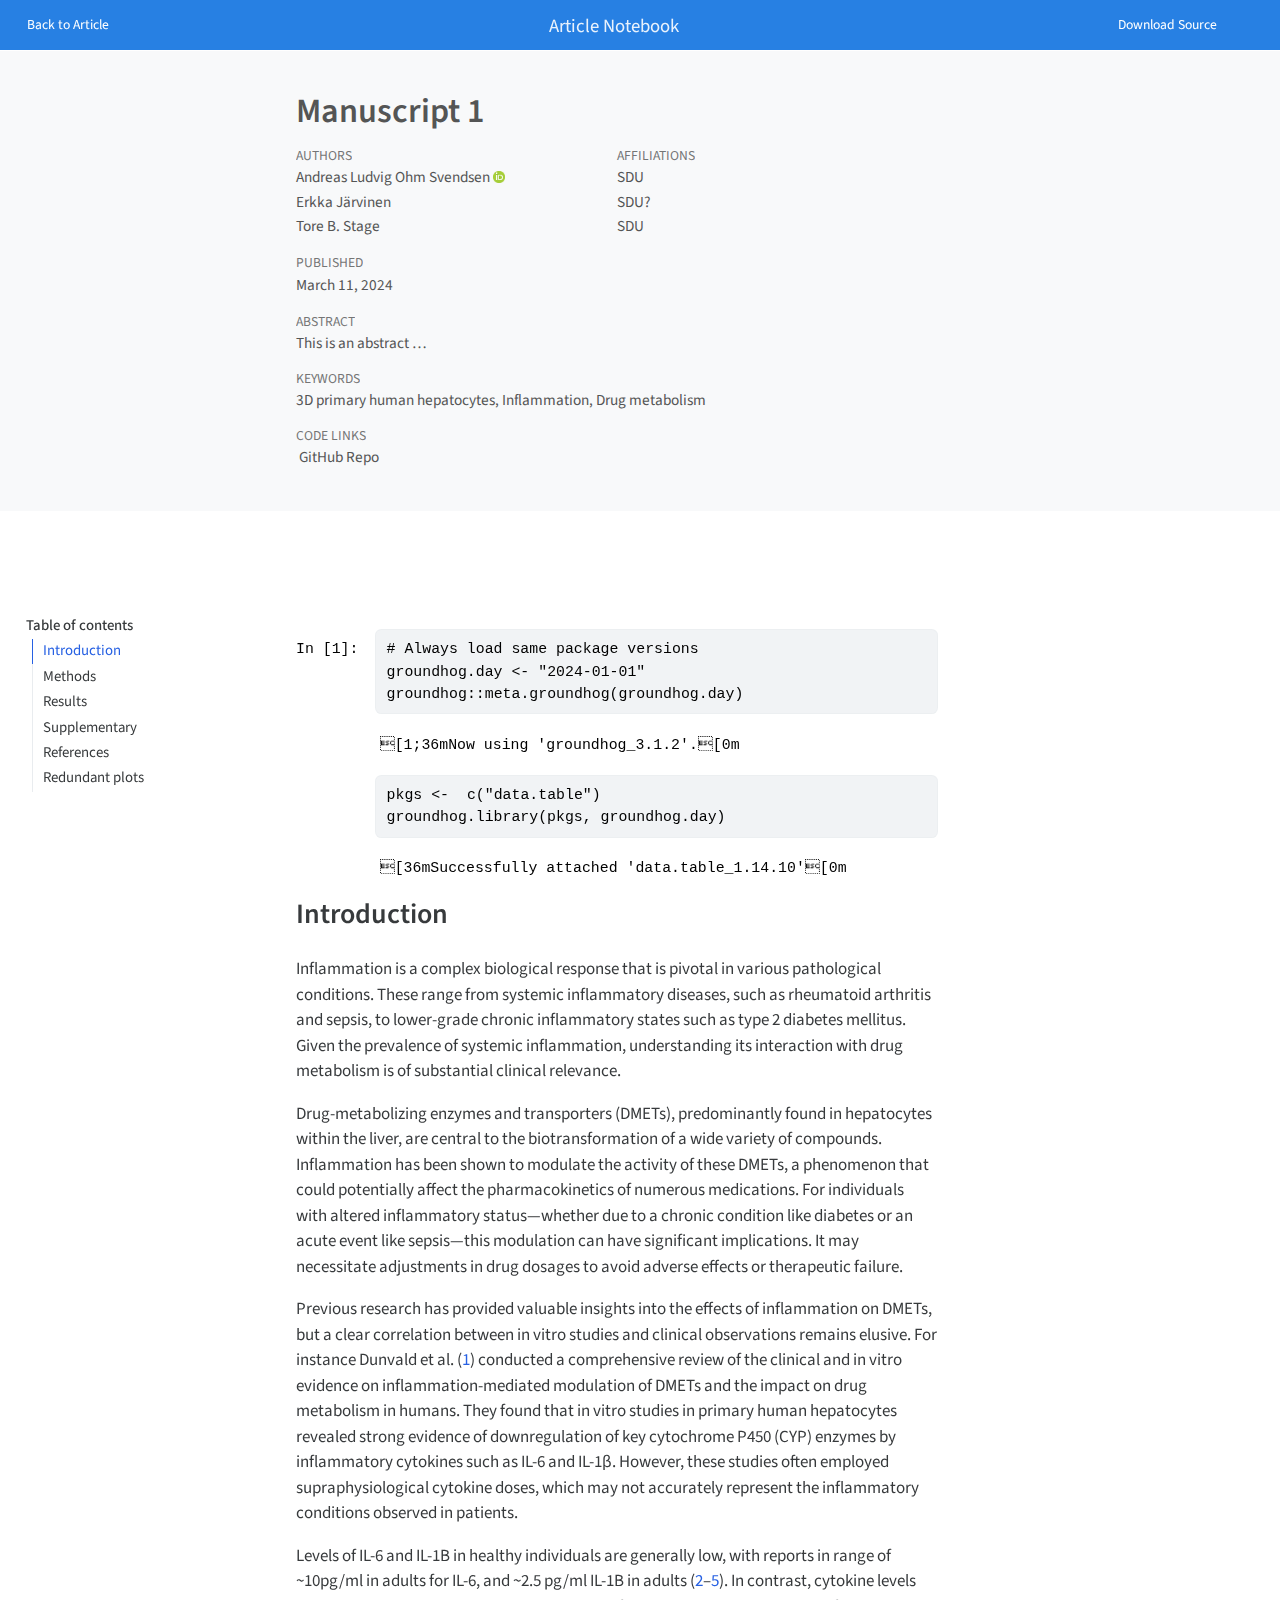
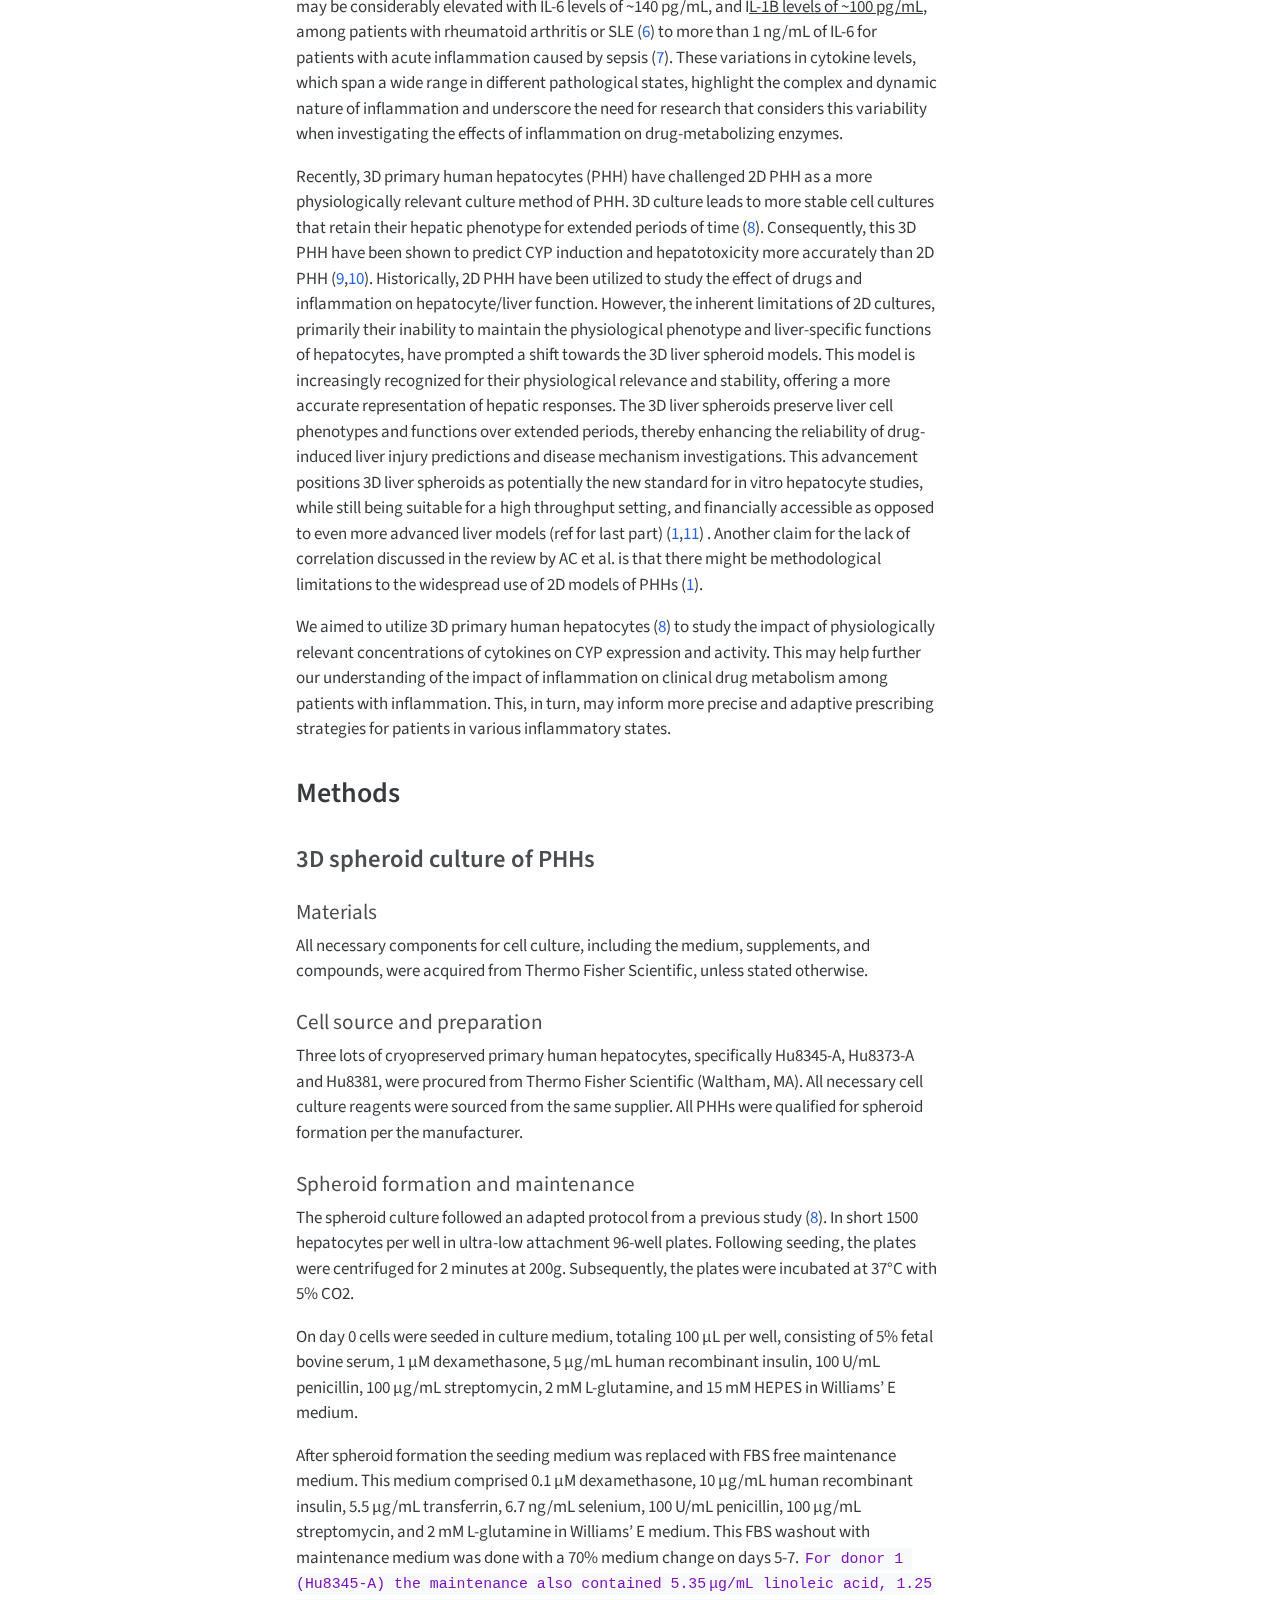
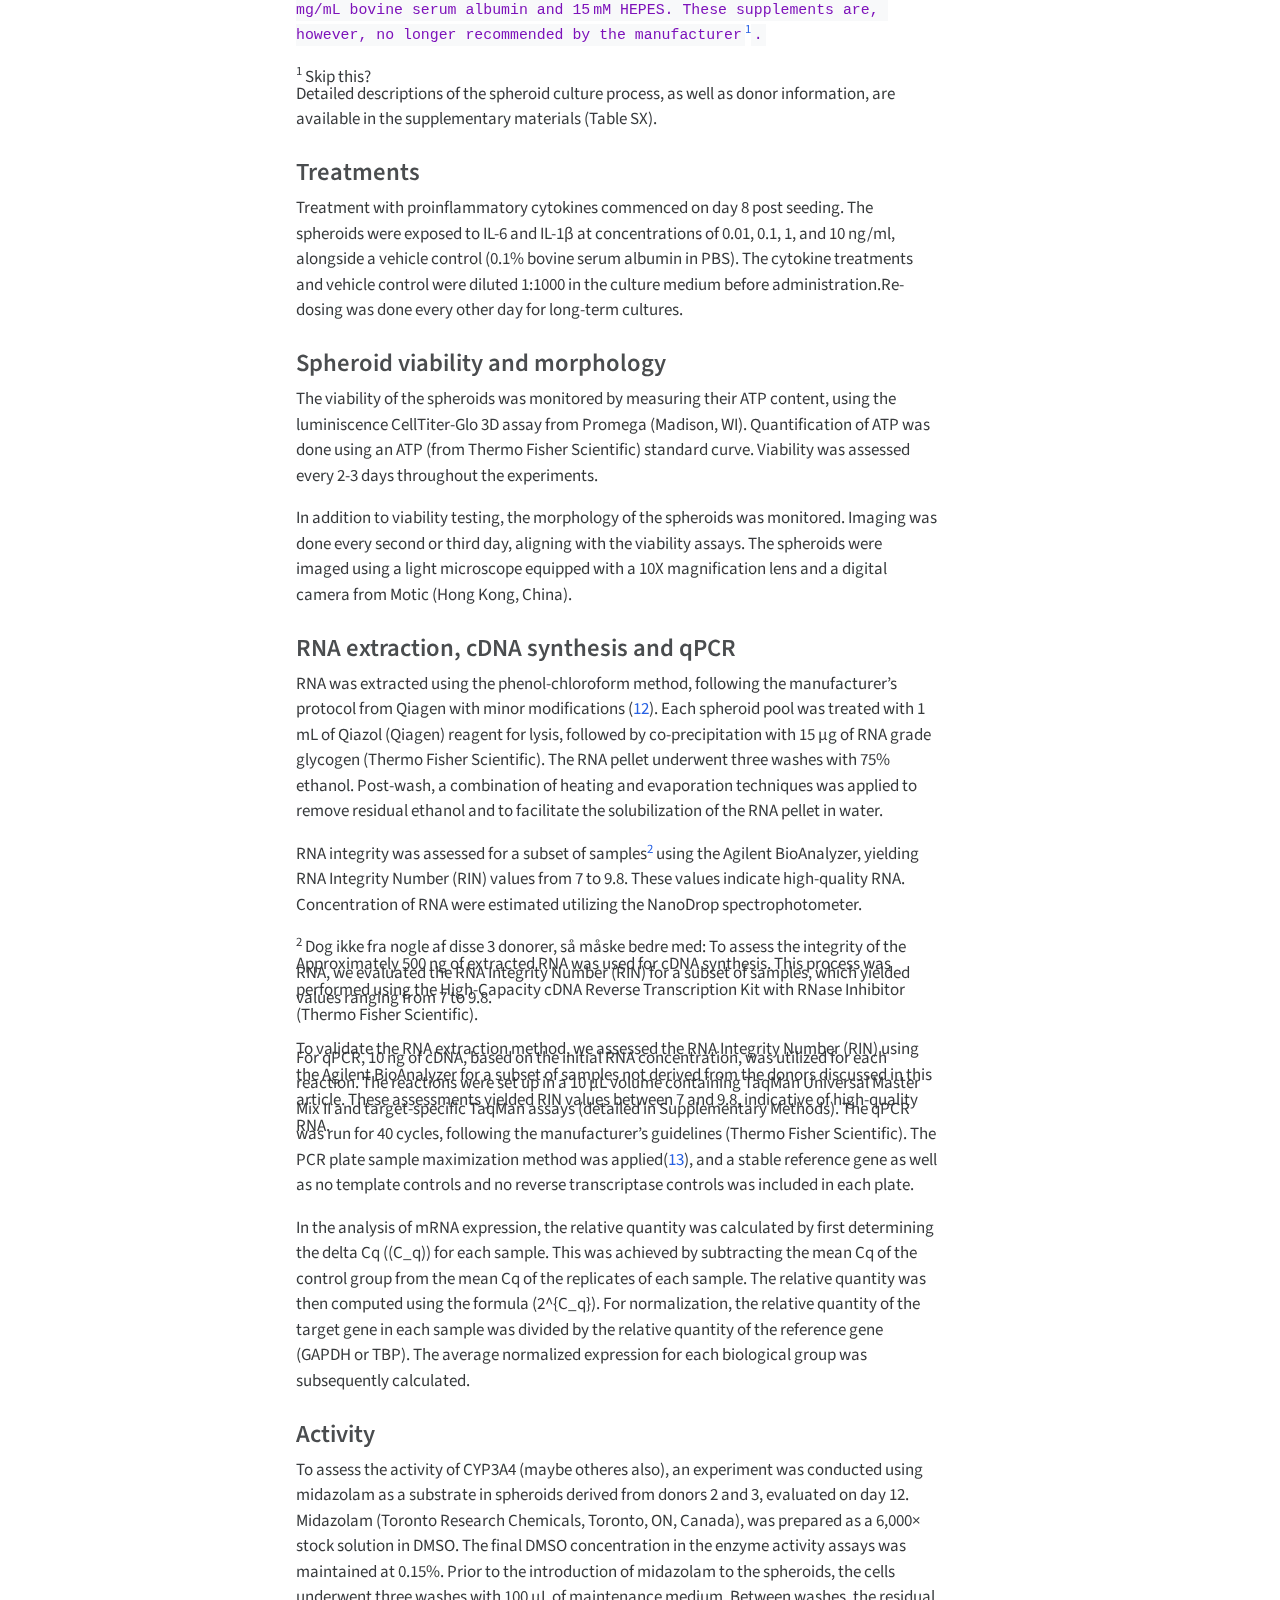
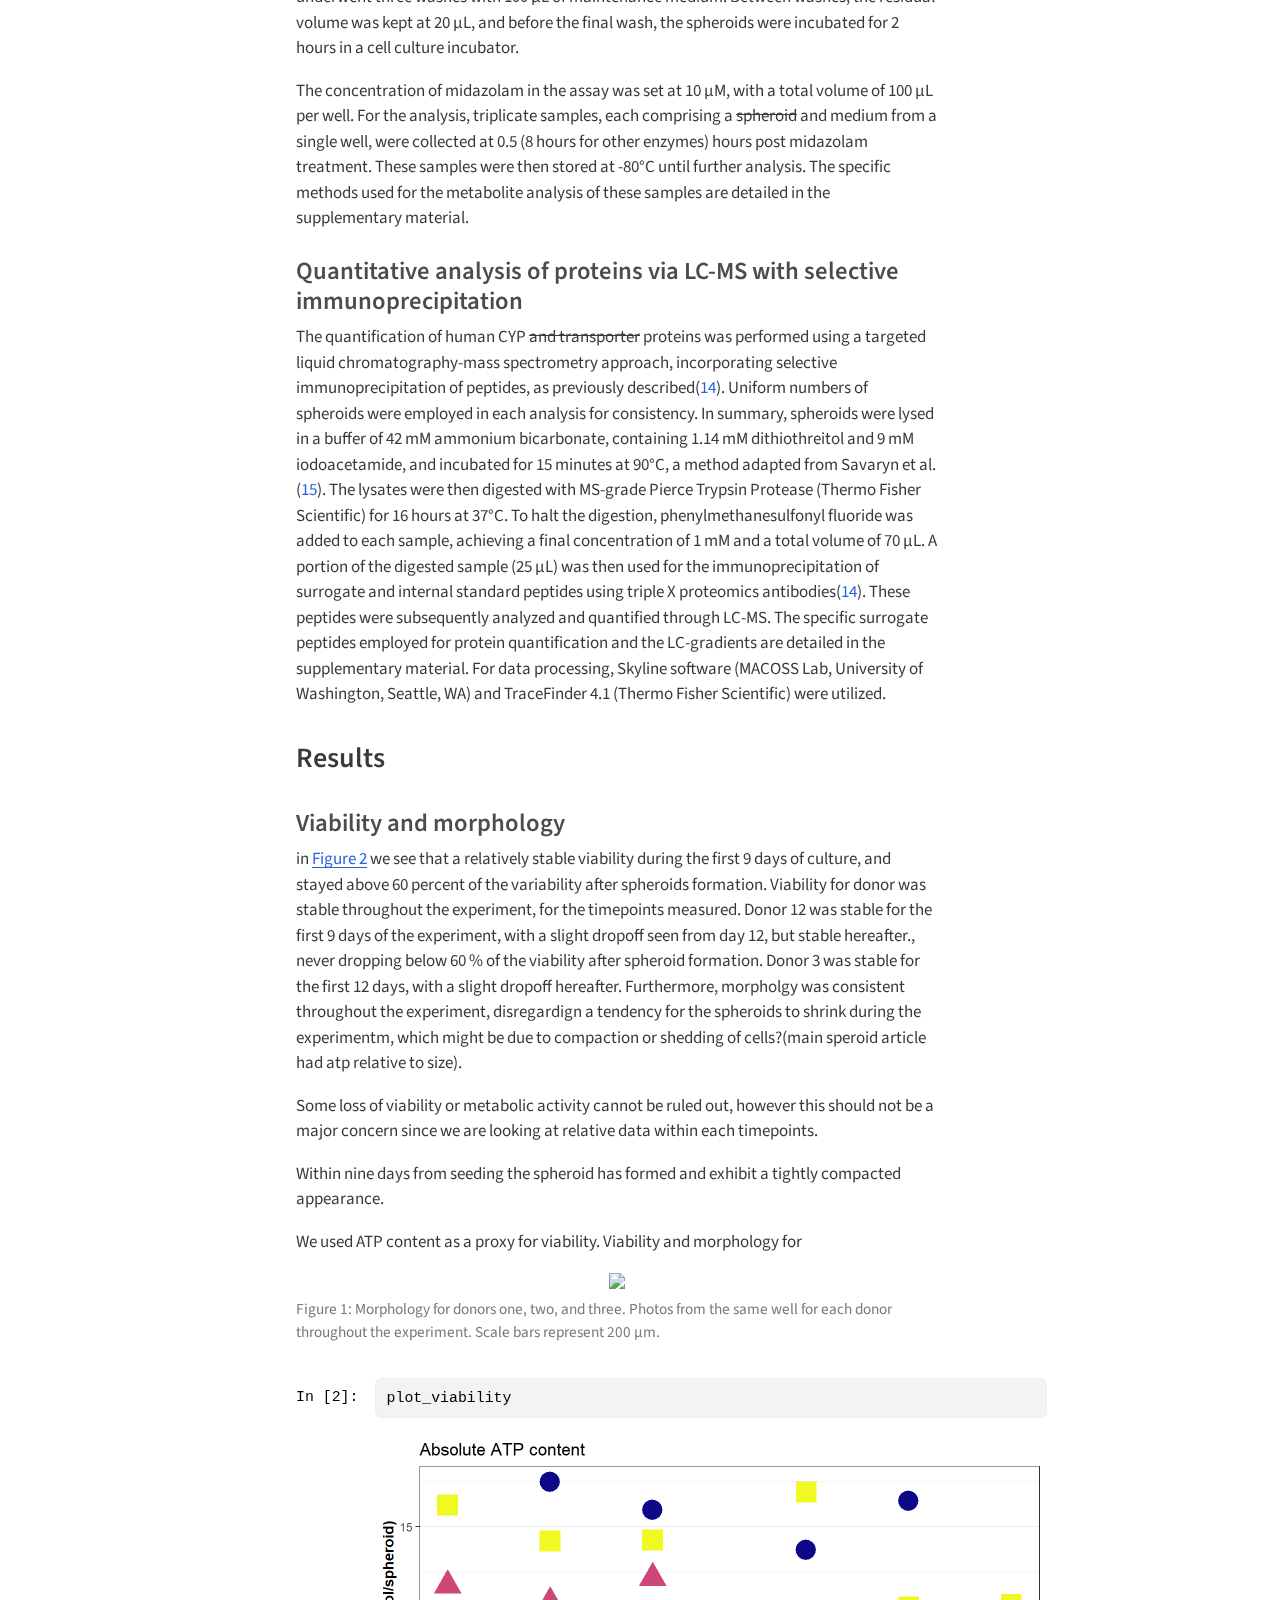
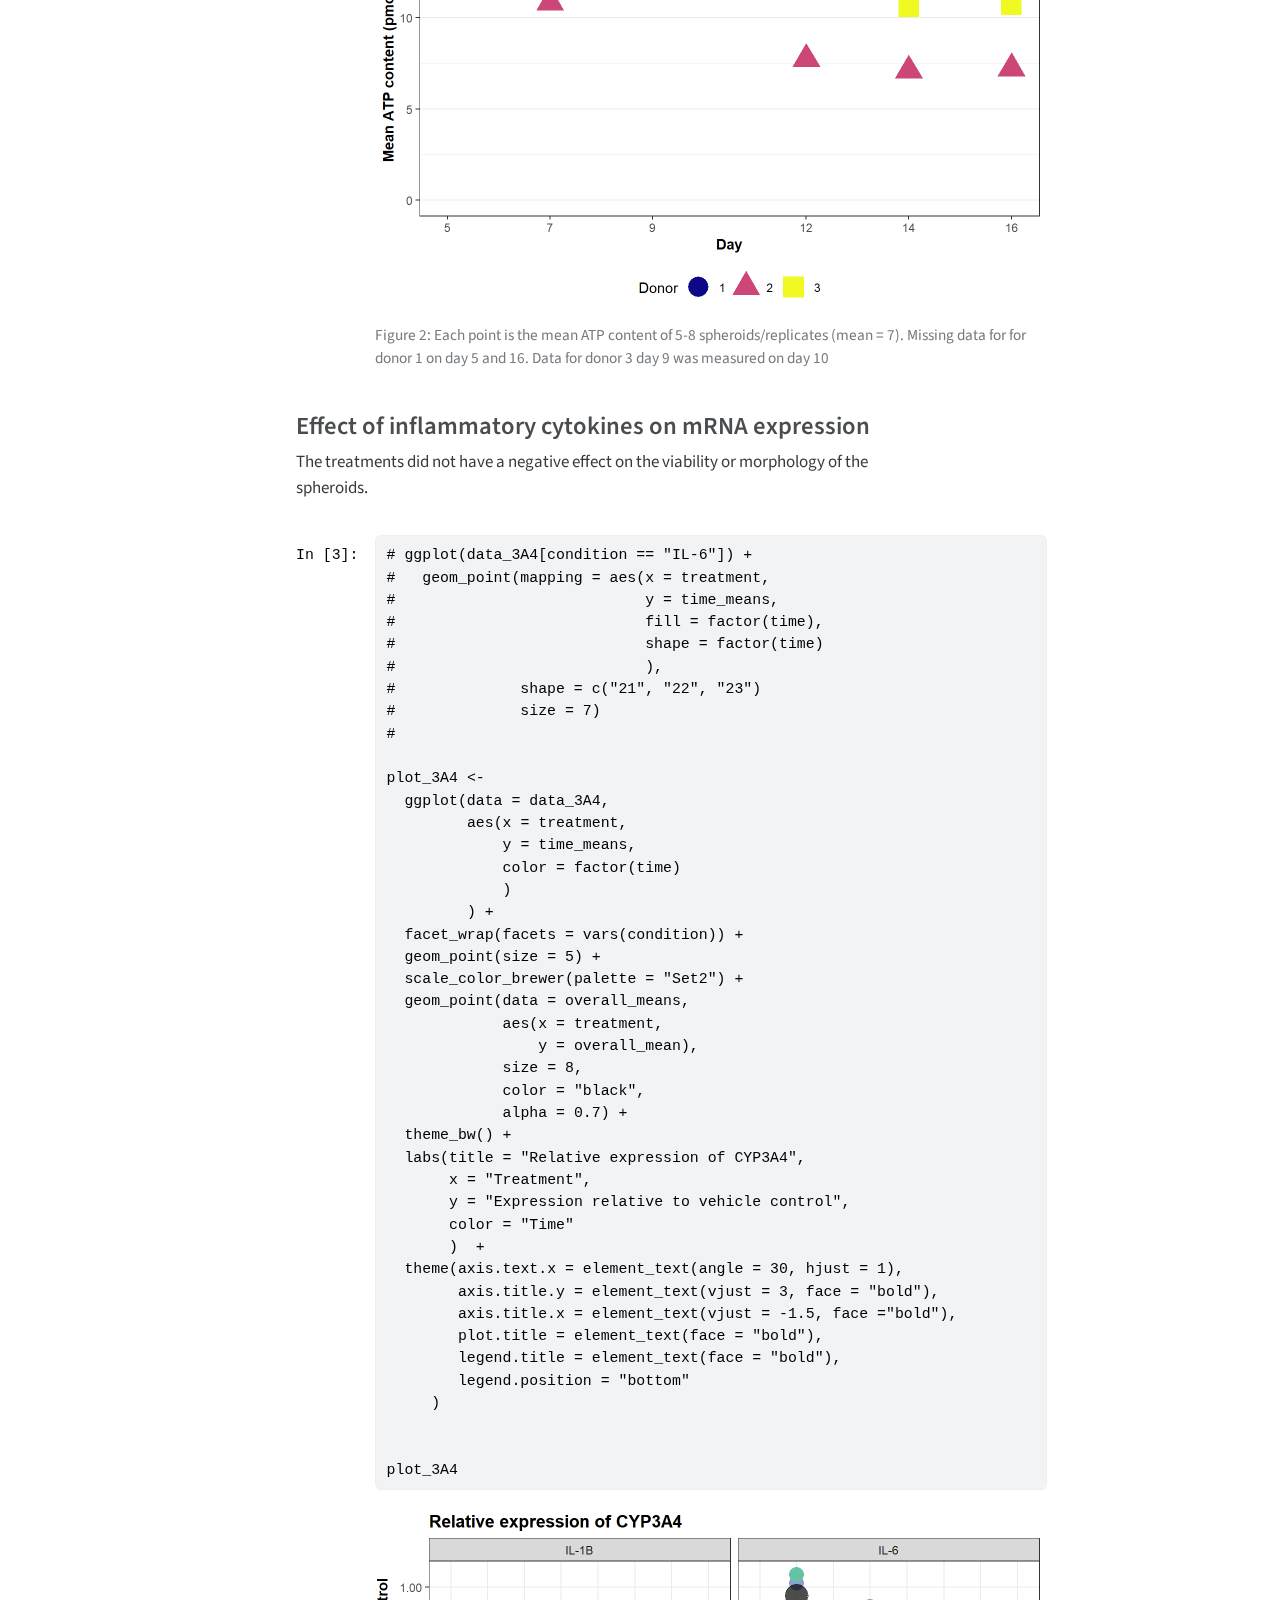
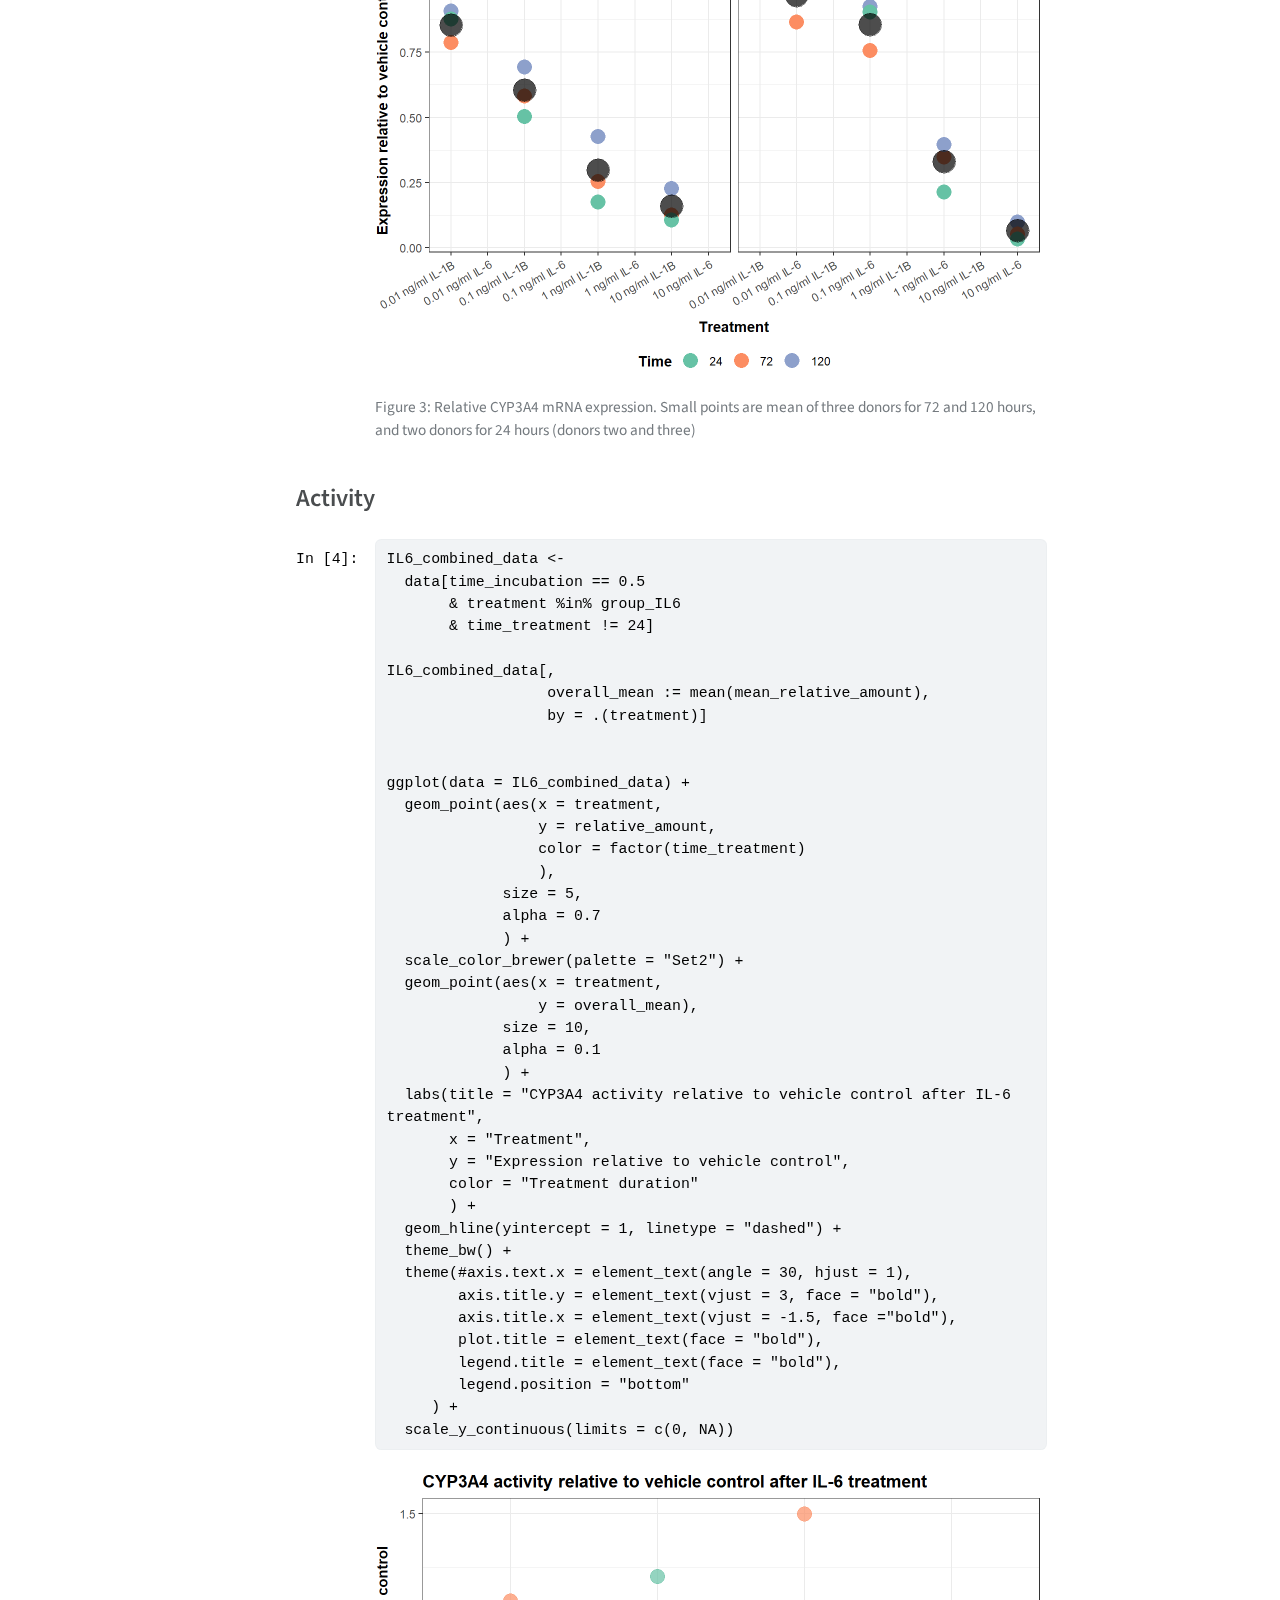
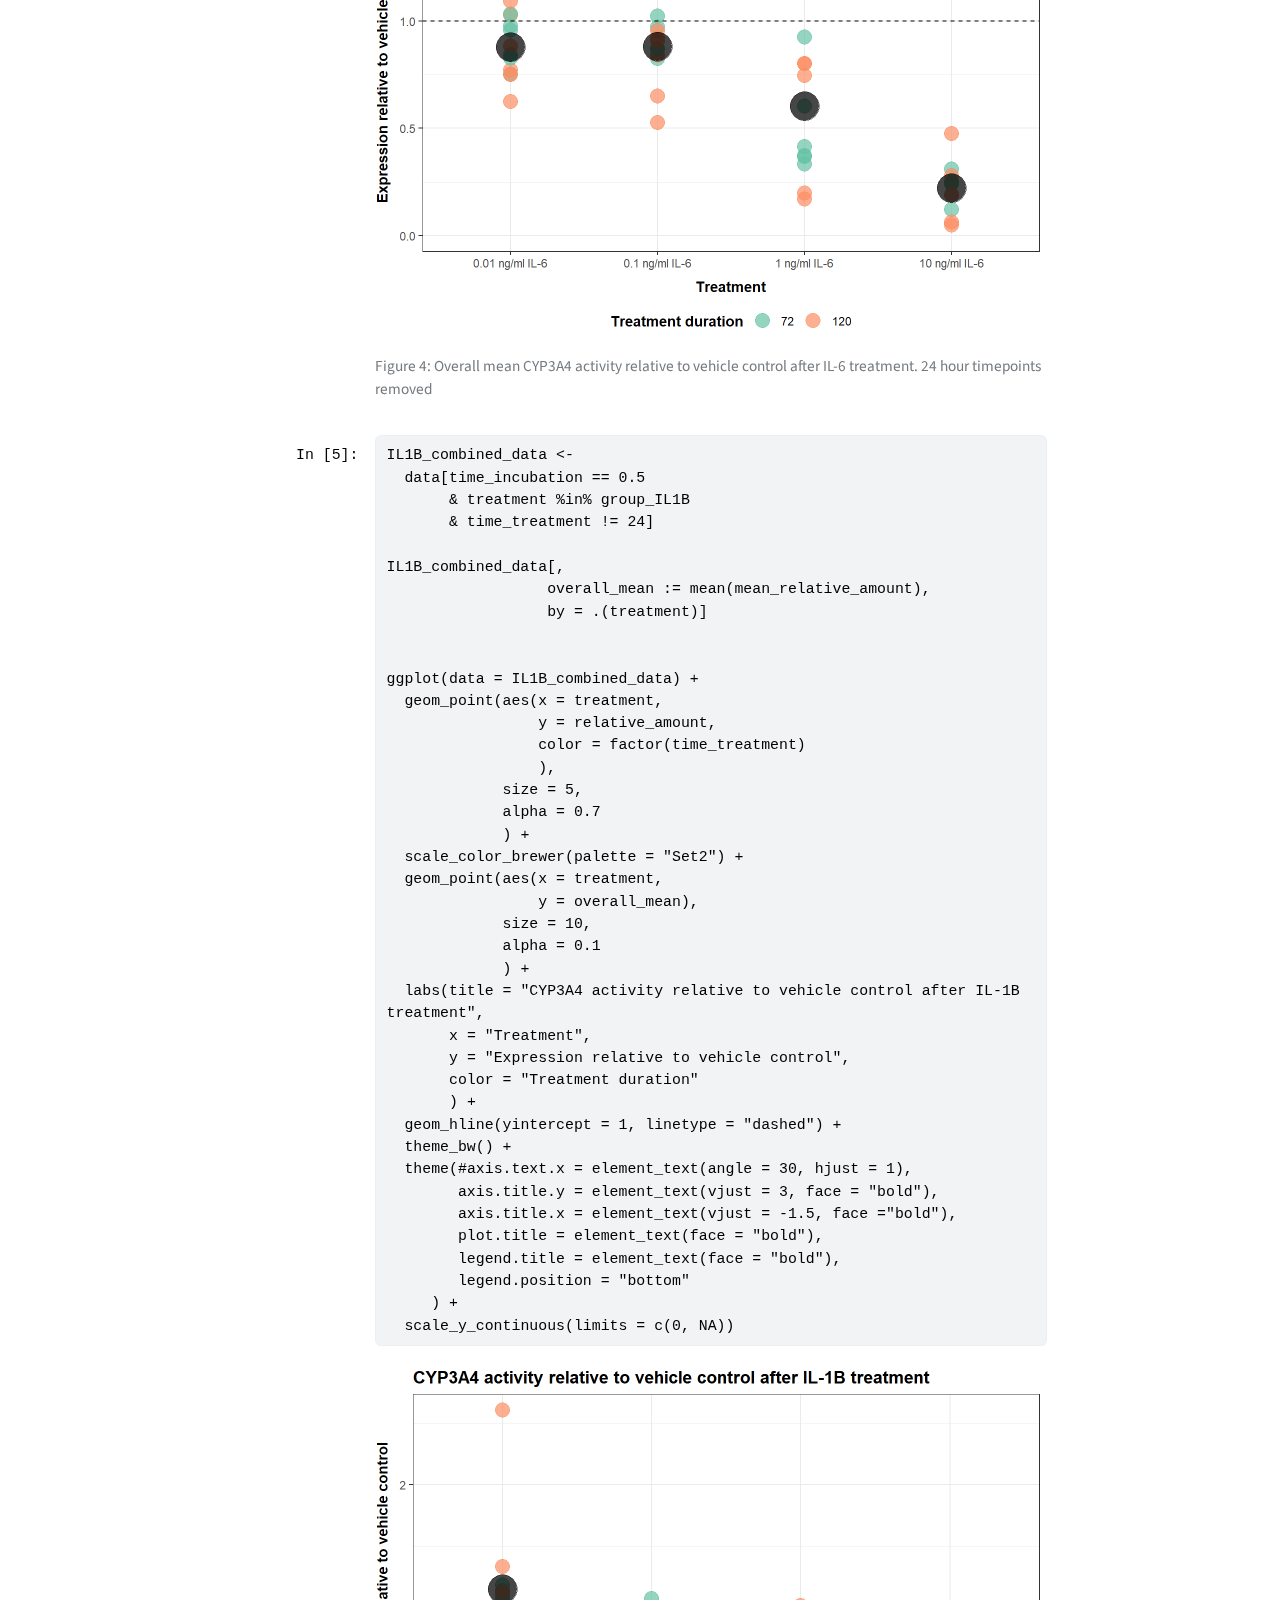
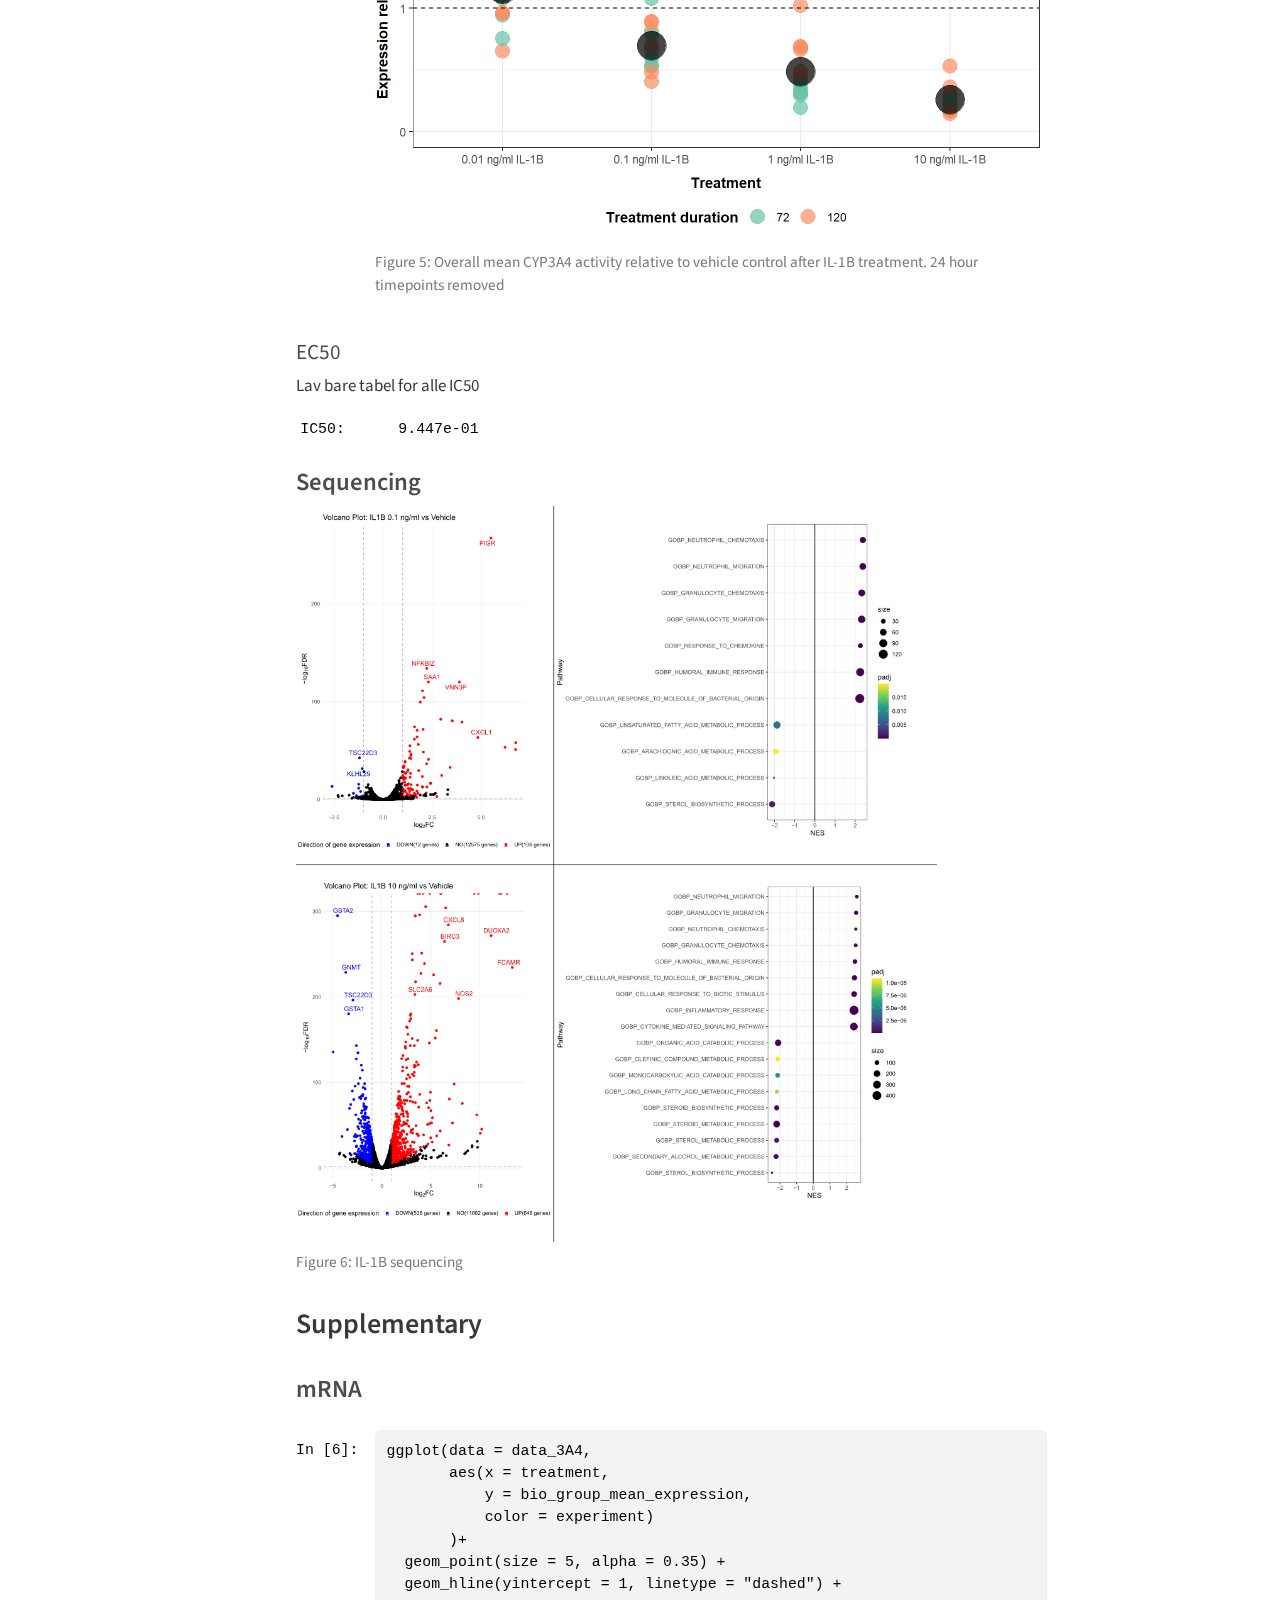
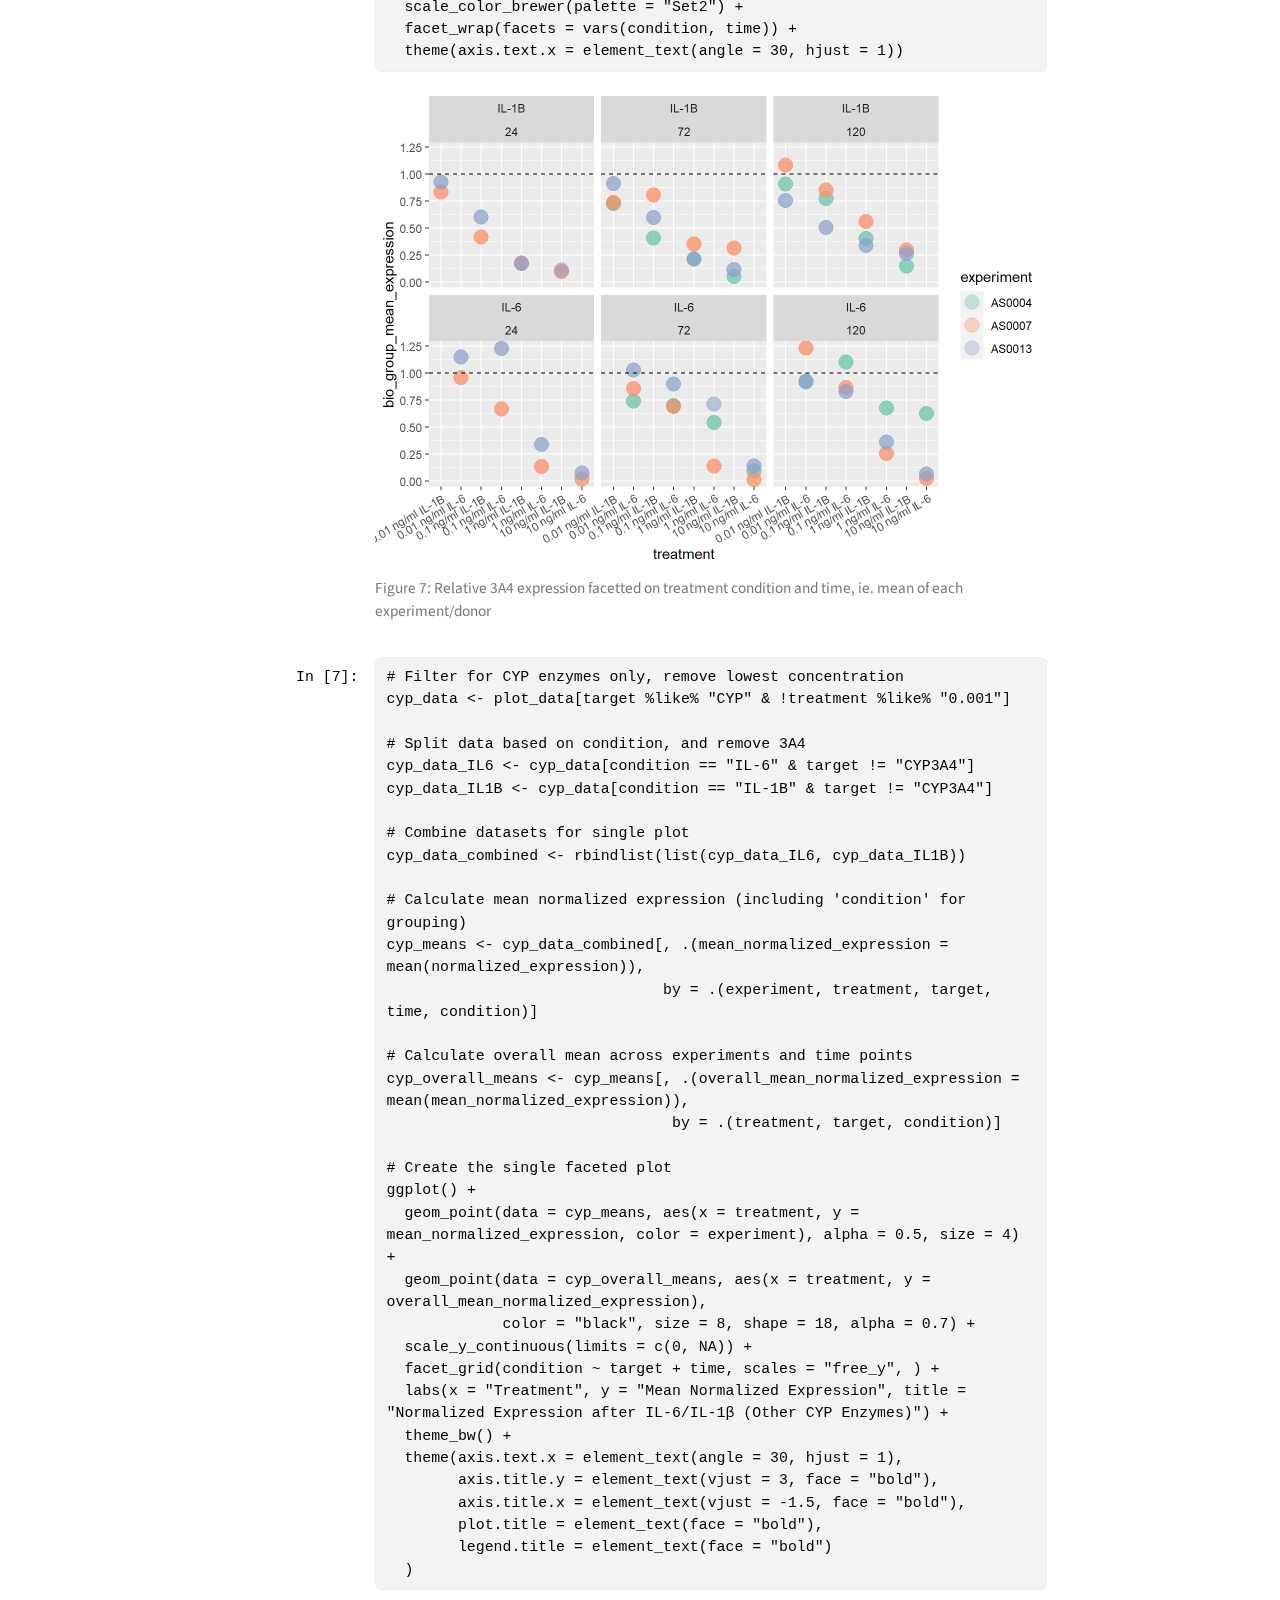
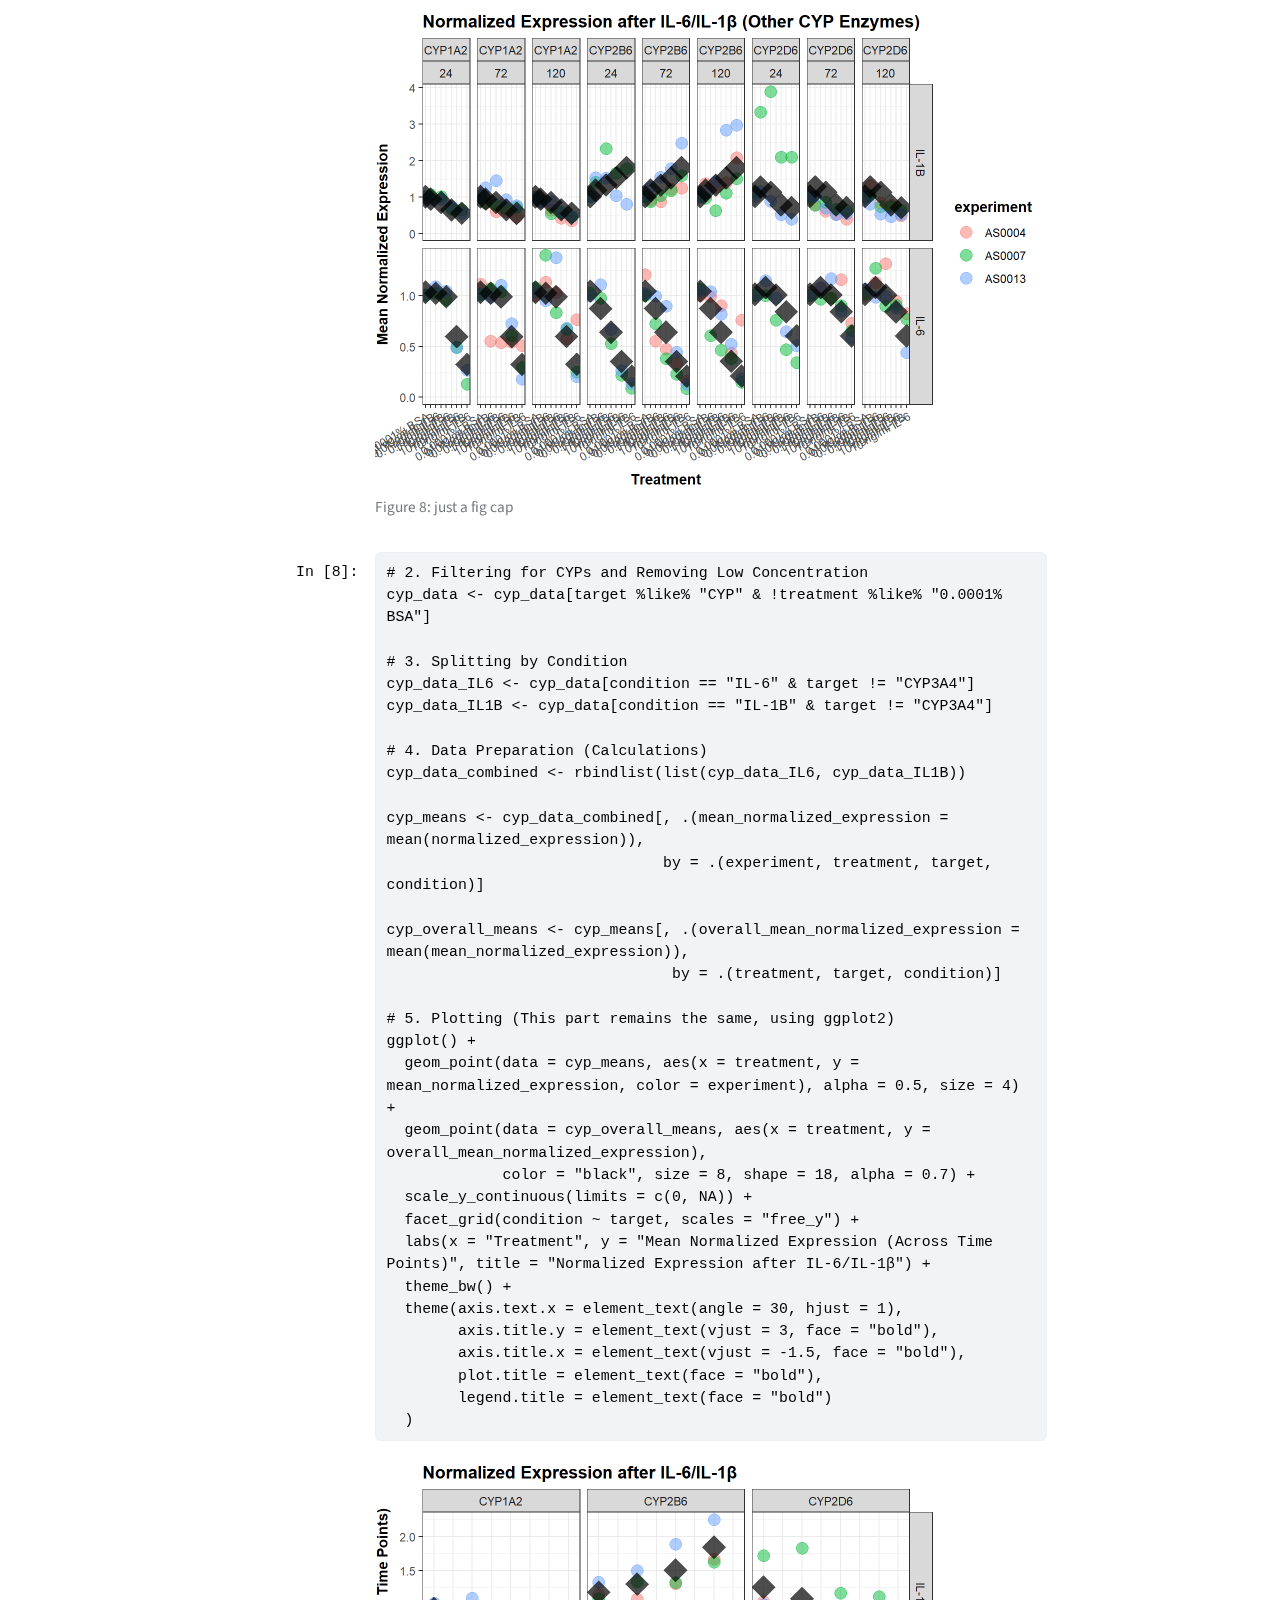
==== commit 010b6e93: "Built site for gh-pages" ====
--- a/index-preview.html
+++ b/index-preview.html
@@ -8,7 +8,7 @@
     <meta name="author" content="Andreas Ludvig Ohm Svendsen">
     <meta name="author" content="Erkka Järvinen">
     <meta name="author" content="Tore B. Stage">
-    <meta name="dcterms.date" content="2024-03-06">
+    <meta name="dcterms.date" content="2024-03-11">
     <meta name="keywords" content="3D primary human hepatocytes, Inflammation, Drug metabolism">
 
     <title>Manuscript 1</title>
@@ -196,10 +196,10 @@
 <meta name="citation_author" content="Andreas Ludvig Ohm Svendsen">
 <meta name="citation_author" content="Erkka Järvinen">
 <meta name="citation_author" content="Tore B. Stage">
-<meta name="citation_publication_date" content="2024-03-06">
-<meta name="citation_cover_date" content="2024-03-06">
+<meta name="citation_publication_date" content="2024-03-11">
+<meta name="citation_cover_date" content="2024-03-11">
 <meta name="citation_year" content="2024">
-<meta name="citation_online_date" content="2024-03-06">
+<meta name="citation_online_date" content="2024-03-11">
 <meta name="citation_language" content="en">
 <meta name="citation_reference" content="citation_title=Strategies for the development of volcanic hazard maps in monogenetic volcanic fields: The example of La Palma (Canary Islands);,citation_author=José Marrero;,citation_author=Alicia García;,citation_author=Manuel Berrocoso;,citation_author=Ángeles Llinares;,citation_author=Antonio Rodríguez-Losada;,citation_author=R. Ortiz;,citation_publication_date=2019-07;,citation_cover_date=2019-07;,citation_year=2019;,citation_doi=10.1186/s13617-019-0085-5;,citation_volume=8;,citation_journal_title=Journal of Applied Volcanology;">
 <meta name="citation_reference" content="citation_title=Clinical and Molecular Perspectives on Inflammation-Mediated Regulation of Drug Metabolism and Transport;,citation_author=Ann-Cathrine Dalgård Dunvald;,citation_author=Erkka Järvinen;,citation_author=Christina Mortensen;,citation_author=Tore B. Stage;,citation_fulltext_html_url=https://onlinelibrary.wiley.com/doi/abs/10.1002/cpt.2432;,citation_issue=n/a;,citation_doi=10.1002/cpt.2432;,citation_volume=n/a;,citation_language=en;,citation_journal_title=Clinical Pharmacology &amp;amp;amp; Therapeutics;">
@@ -279,7 +279,7 @@
                 <div>
             <div class="quarto-title-meta-heading">Published</div>
             <div class="quarto-title-meta-contents">
-              <p class="date">March 6, 2024</p>
+              <p class="date">March 11, 2024</p>
             </div>
           </div>
           
@@ -2014,7 +2014,7 @@
     }
   }
 });
-</script>  </div> <!-- /content -->  <script>var lightboxQuarto = GLightbox({"closeEffect":"zoom","selector":".lightbox","loop":false,"openEffect":"zoom","descPosition":"bottom"});
+</script>  </div> <!-- /content -->  <script>var lightboxQuarto = GLightbox({"selector":".lightbox","openEffect":"zoom","descPosition":"bottom","loop":false,"closeEffect":"zoom"});
 window.onload = () => {
   lightboxQuarto.on('slide_before_load', (data) => {
     const { slideIndex, slideNode, slideConfig, player, trigger } = data;
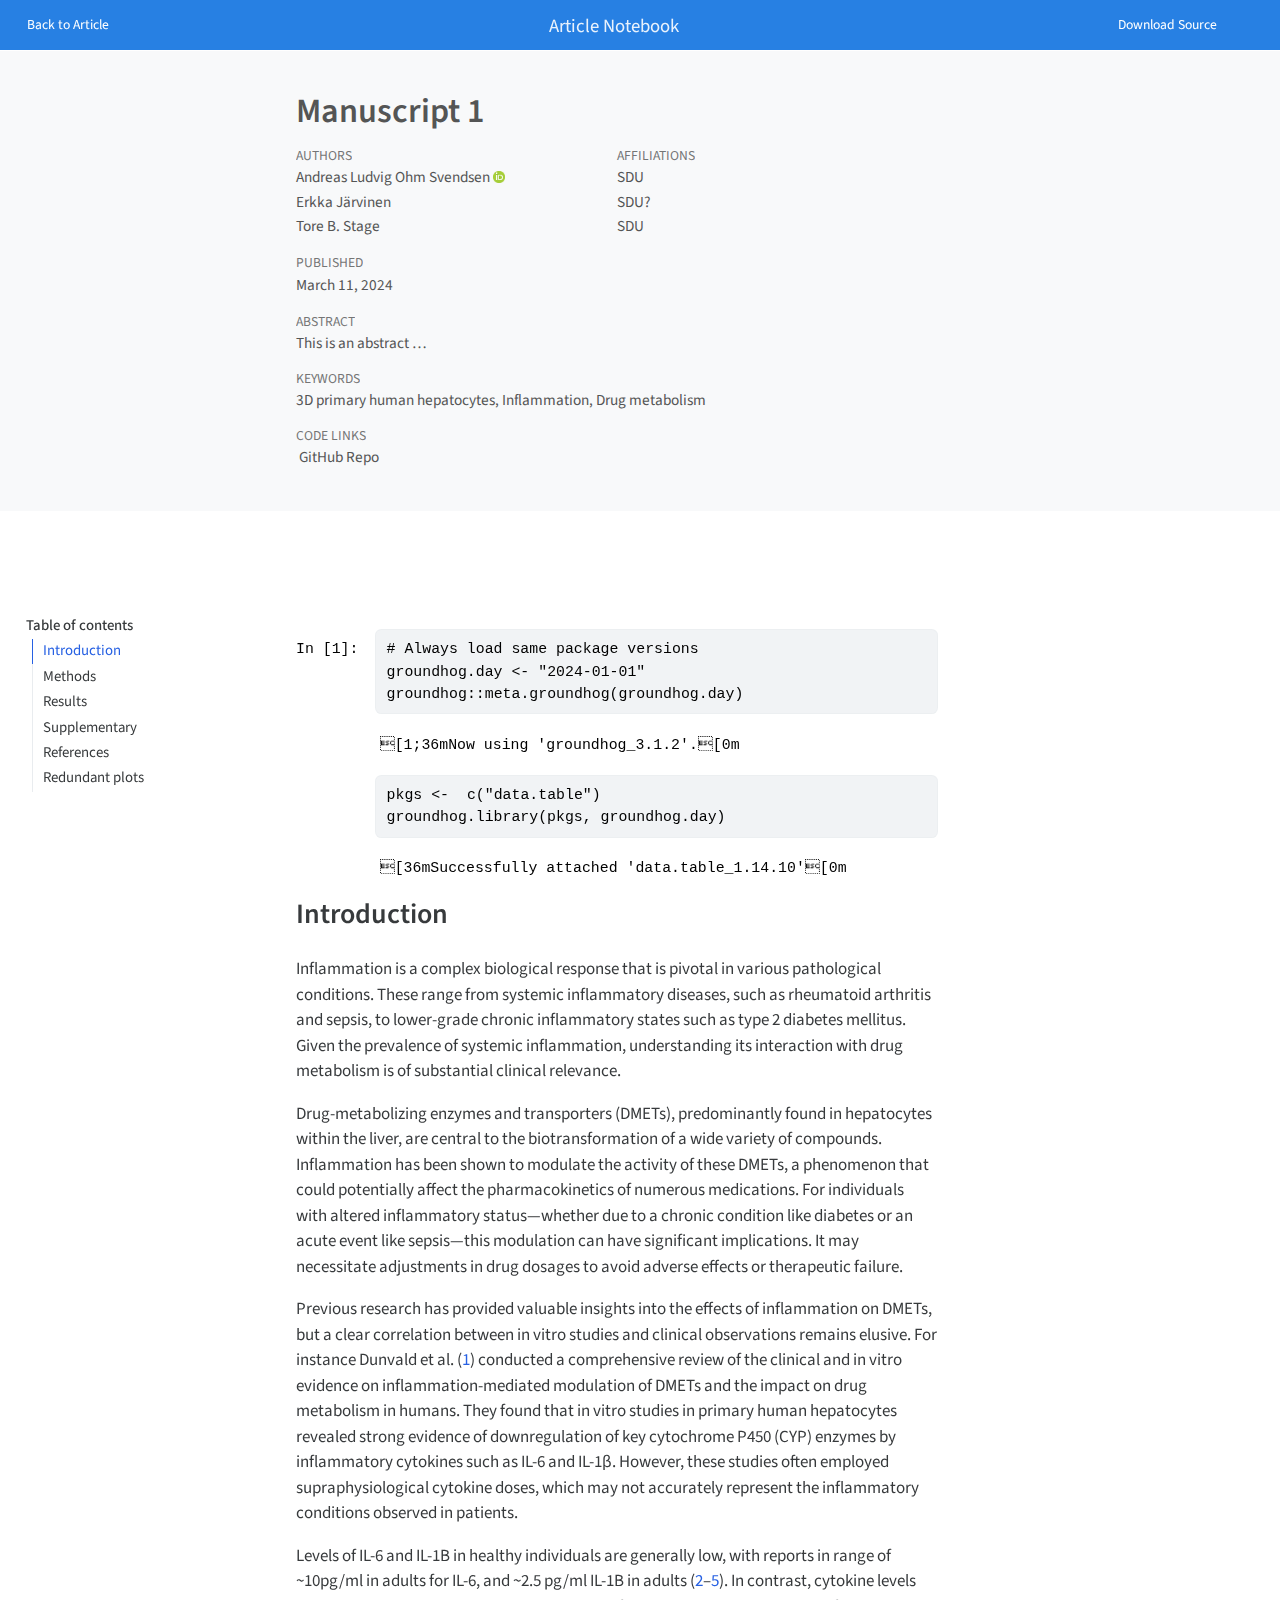
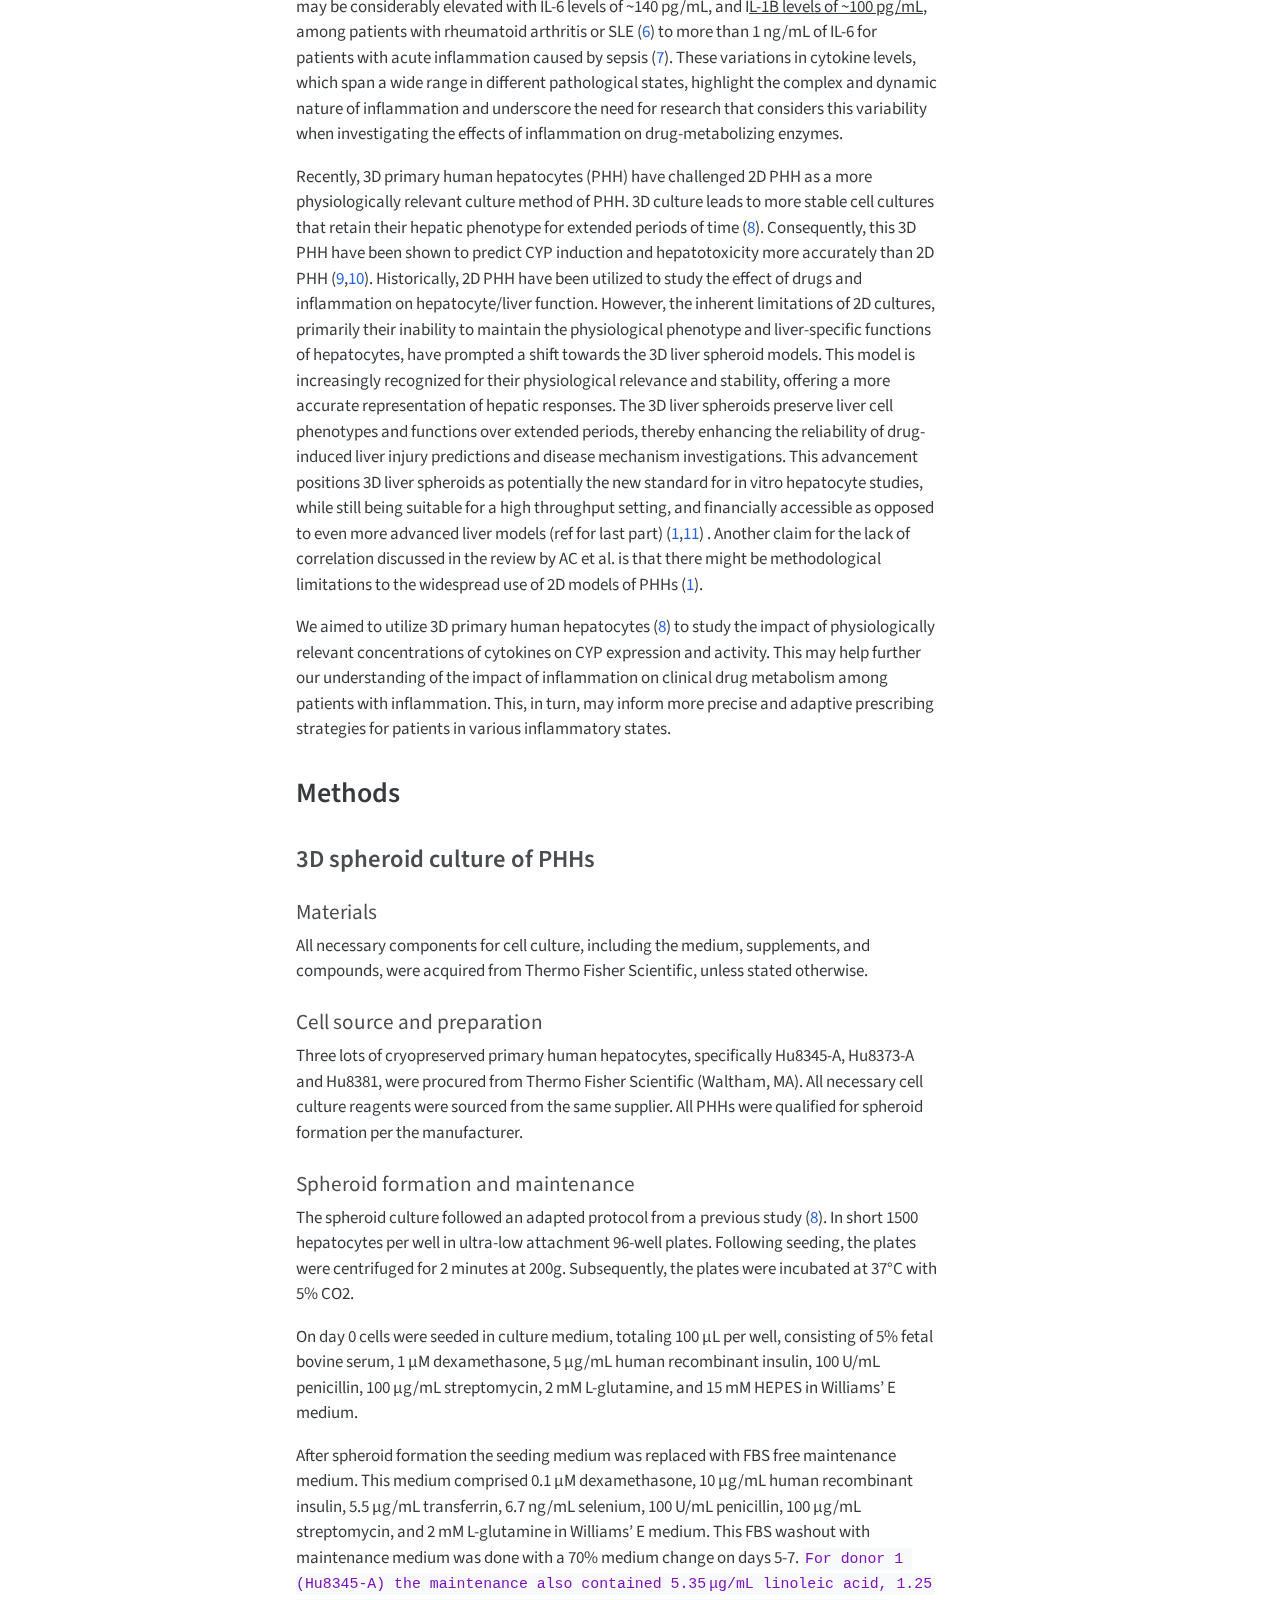
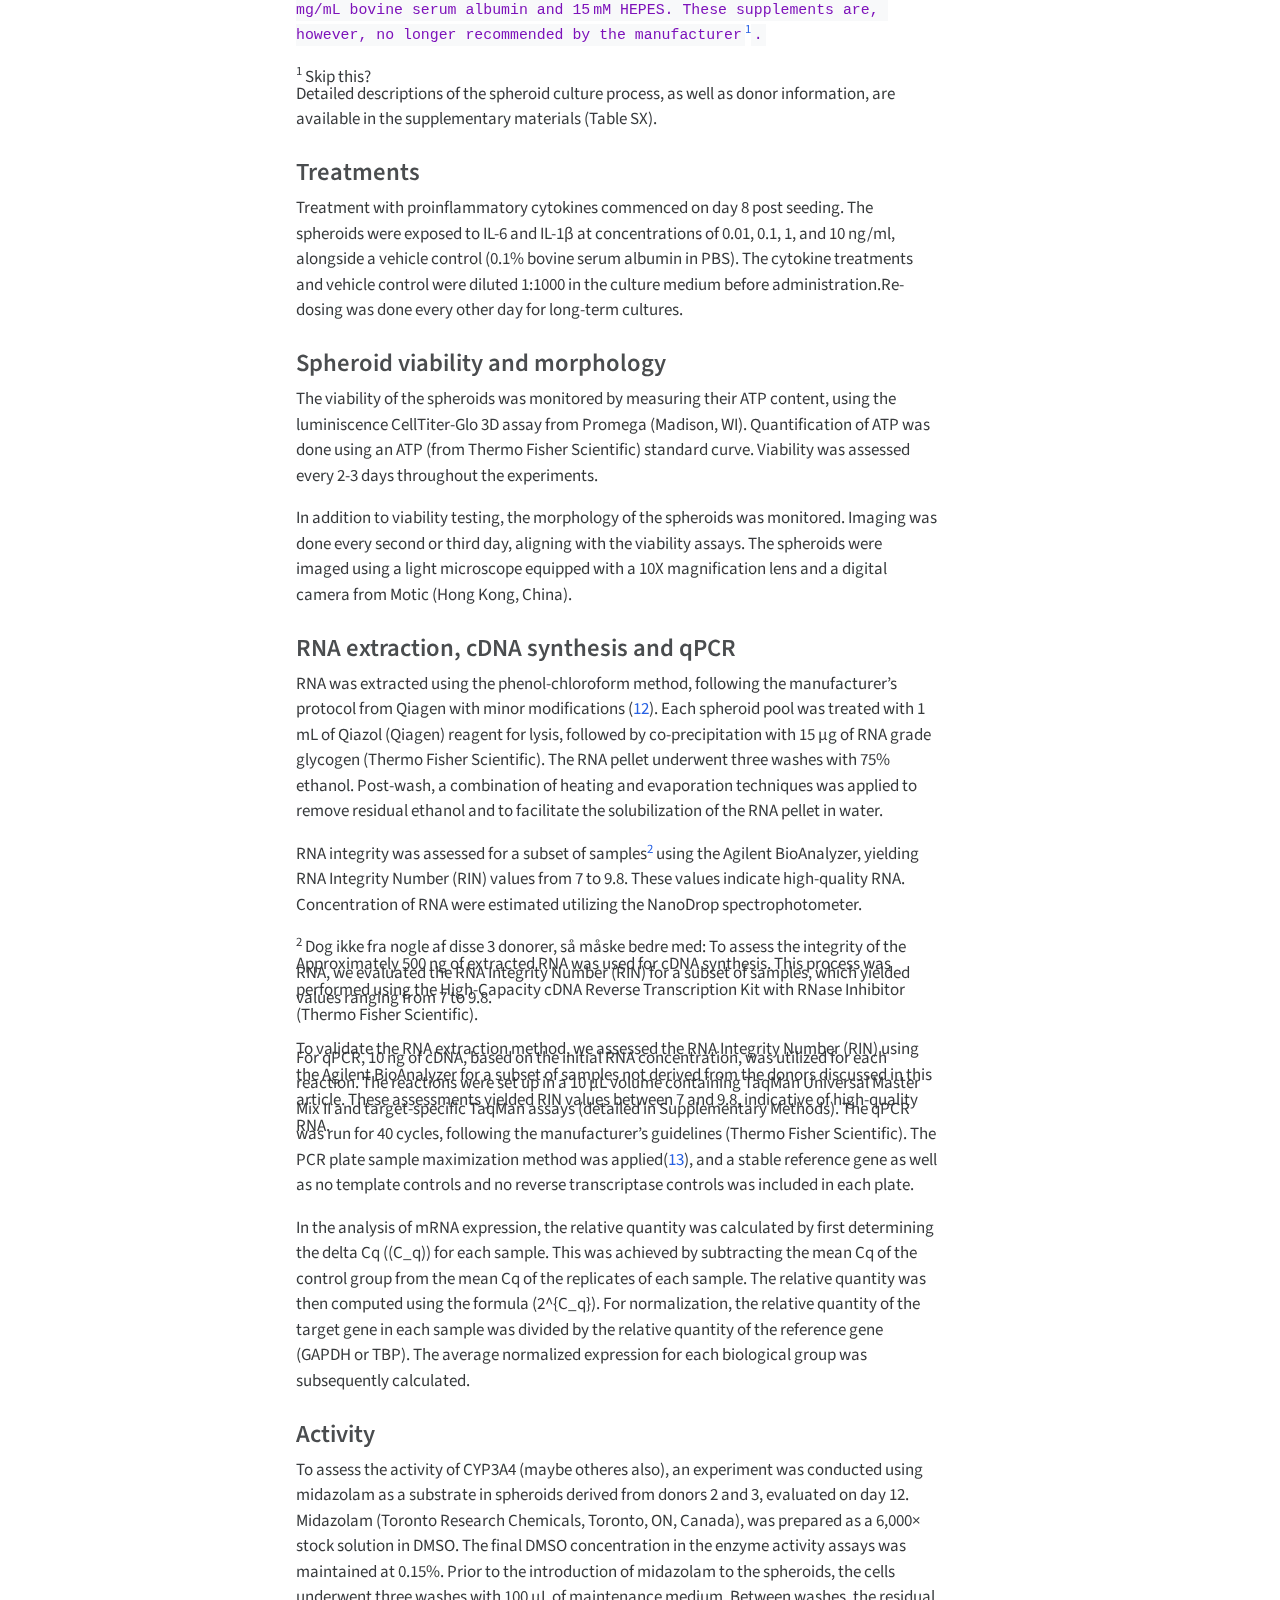
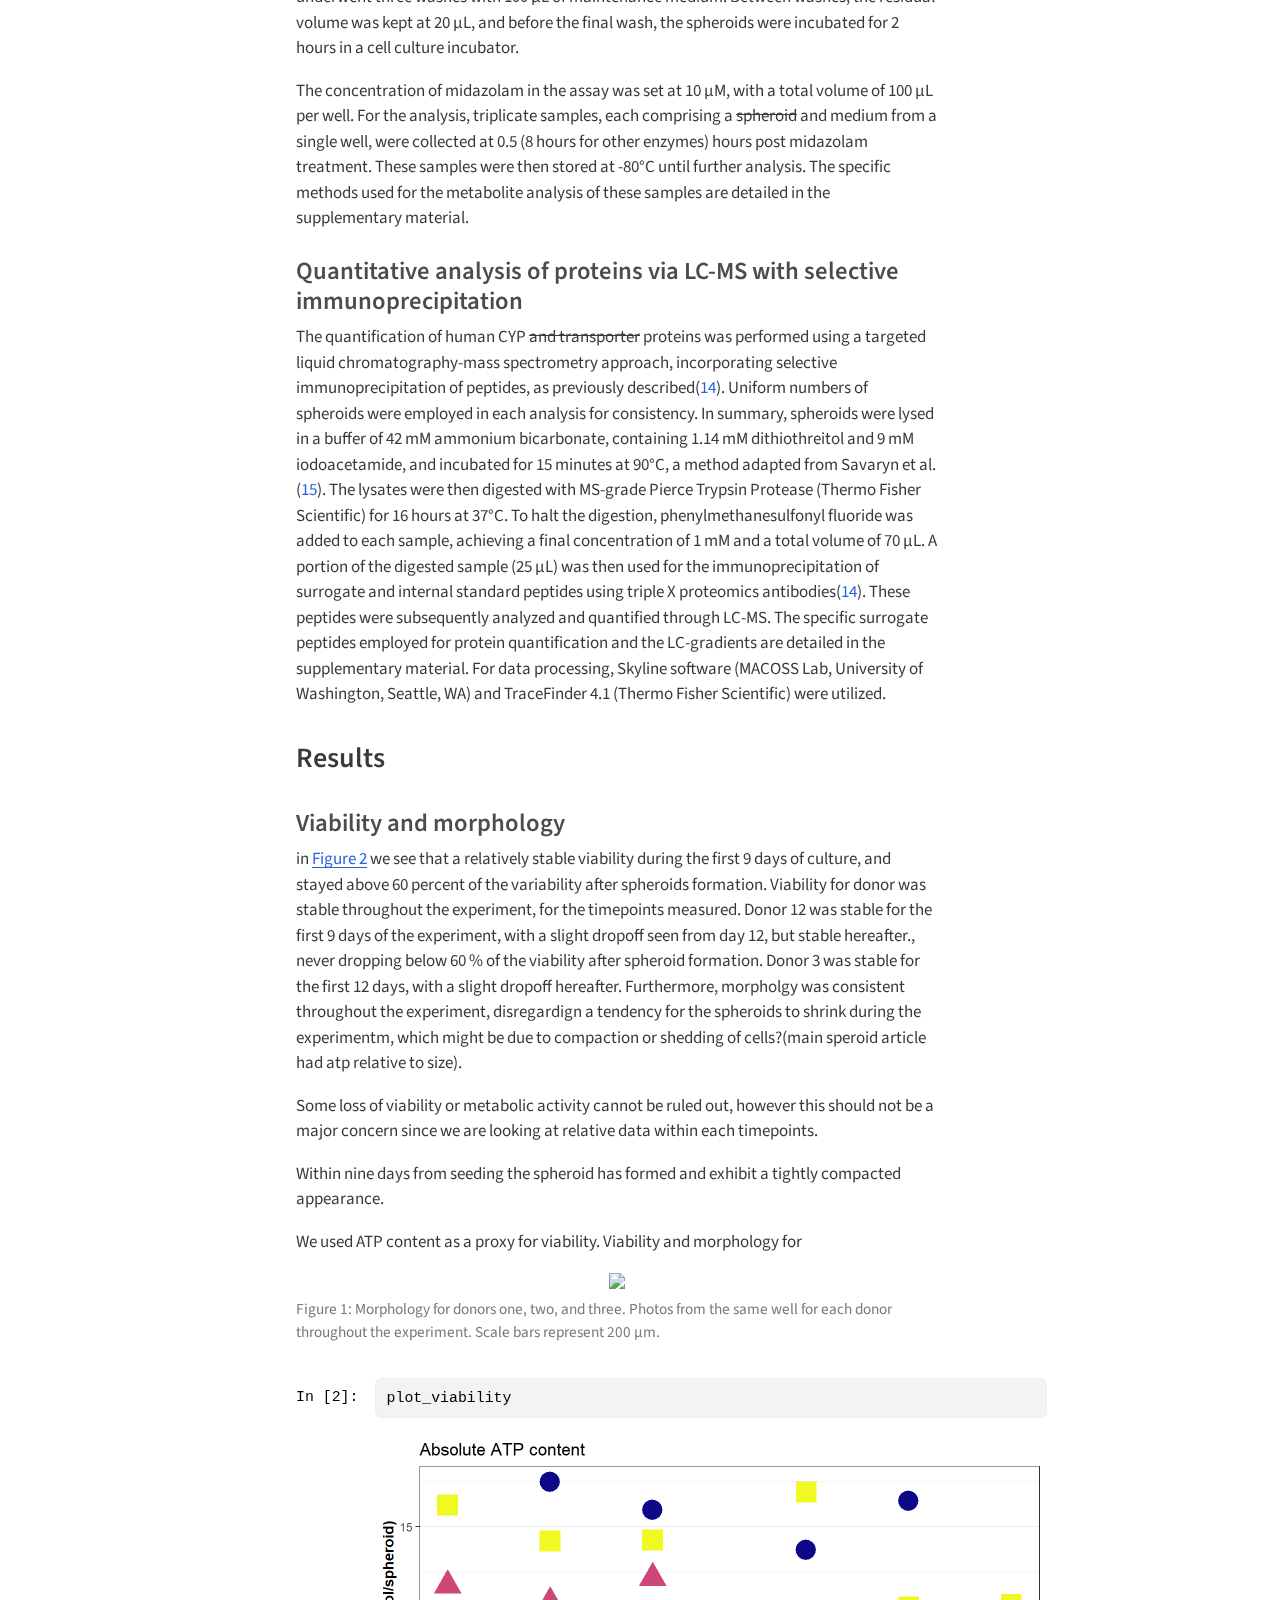
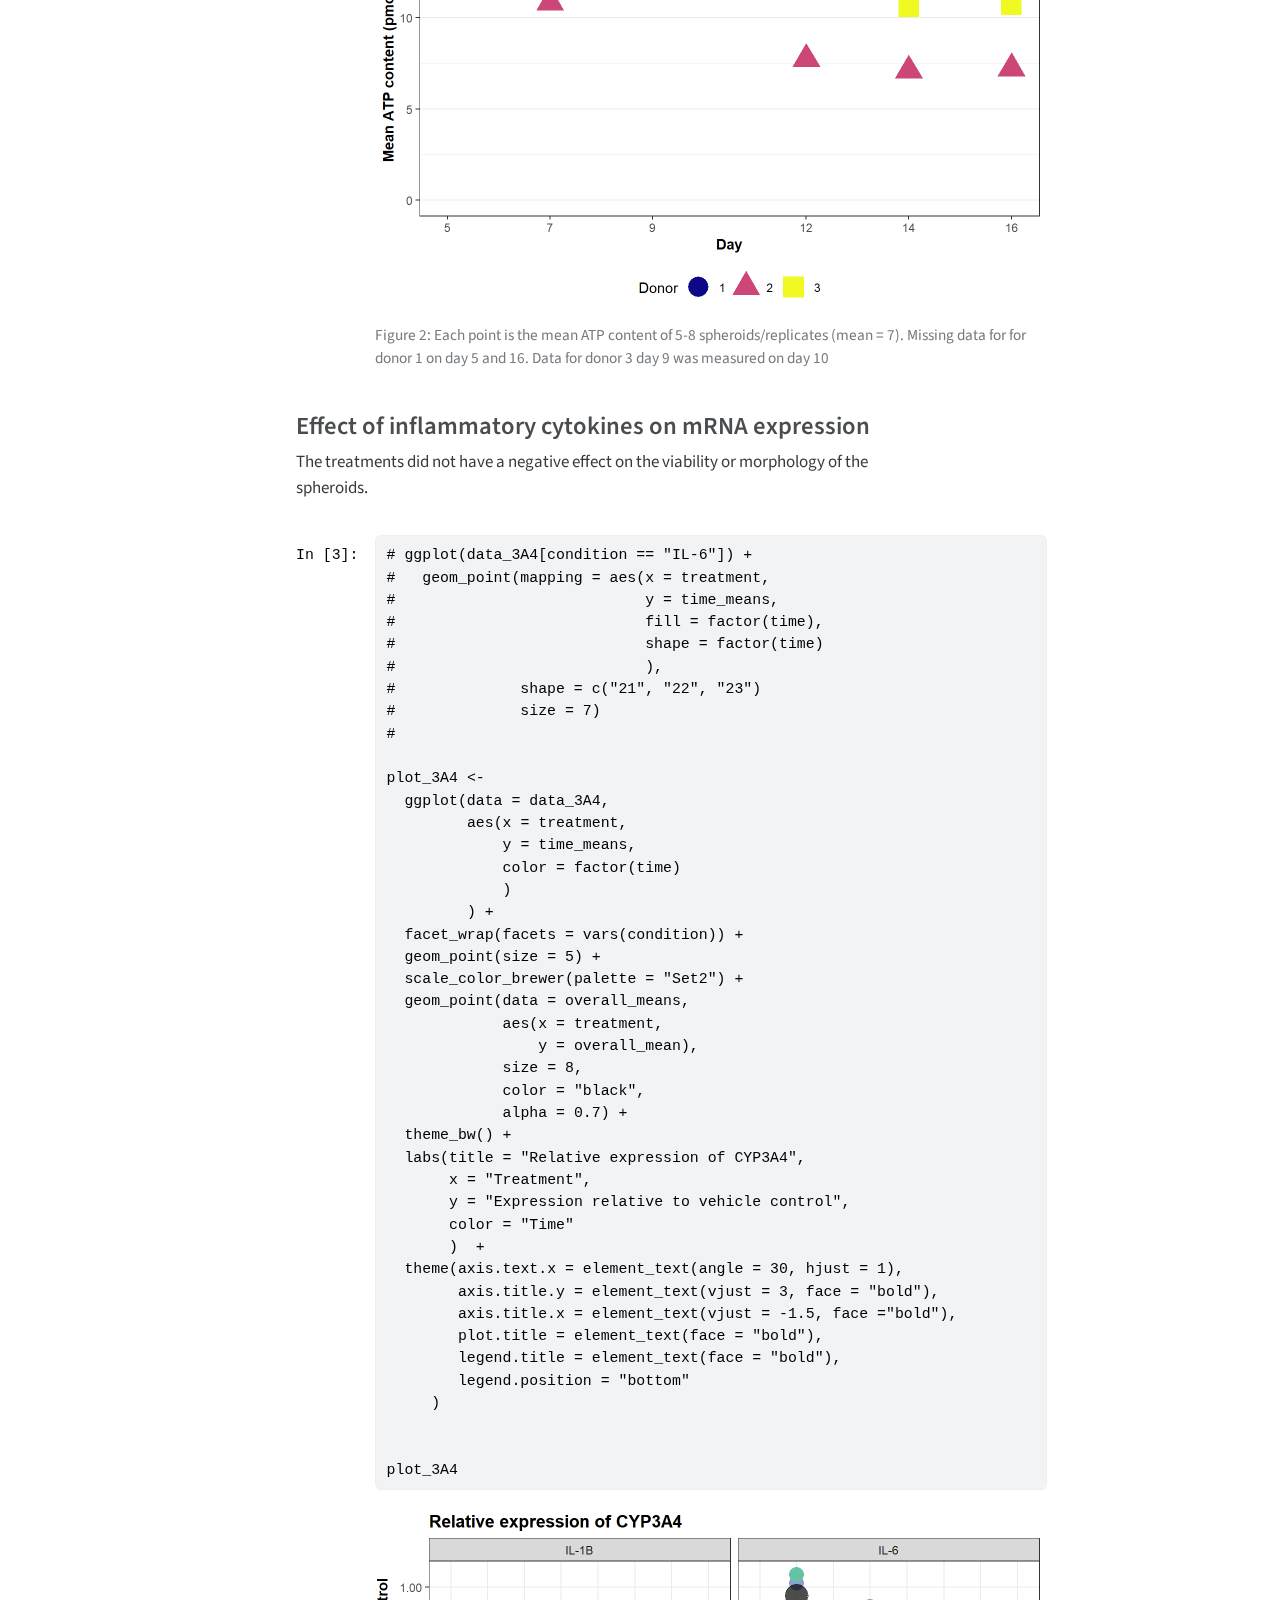
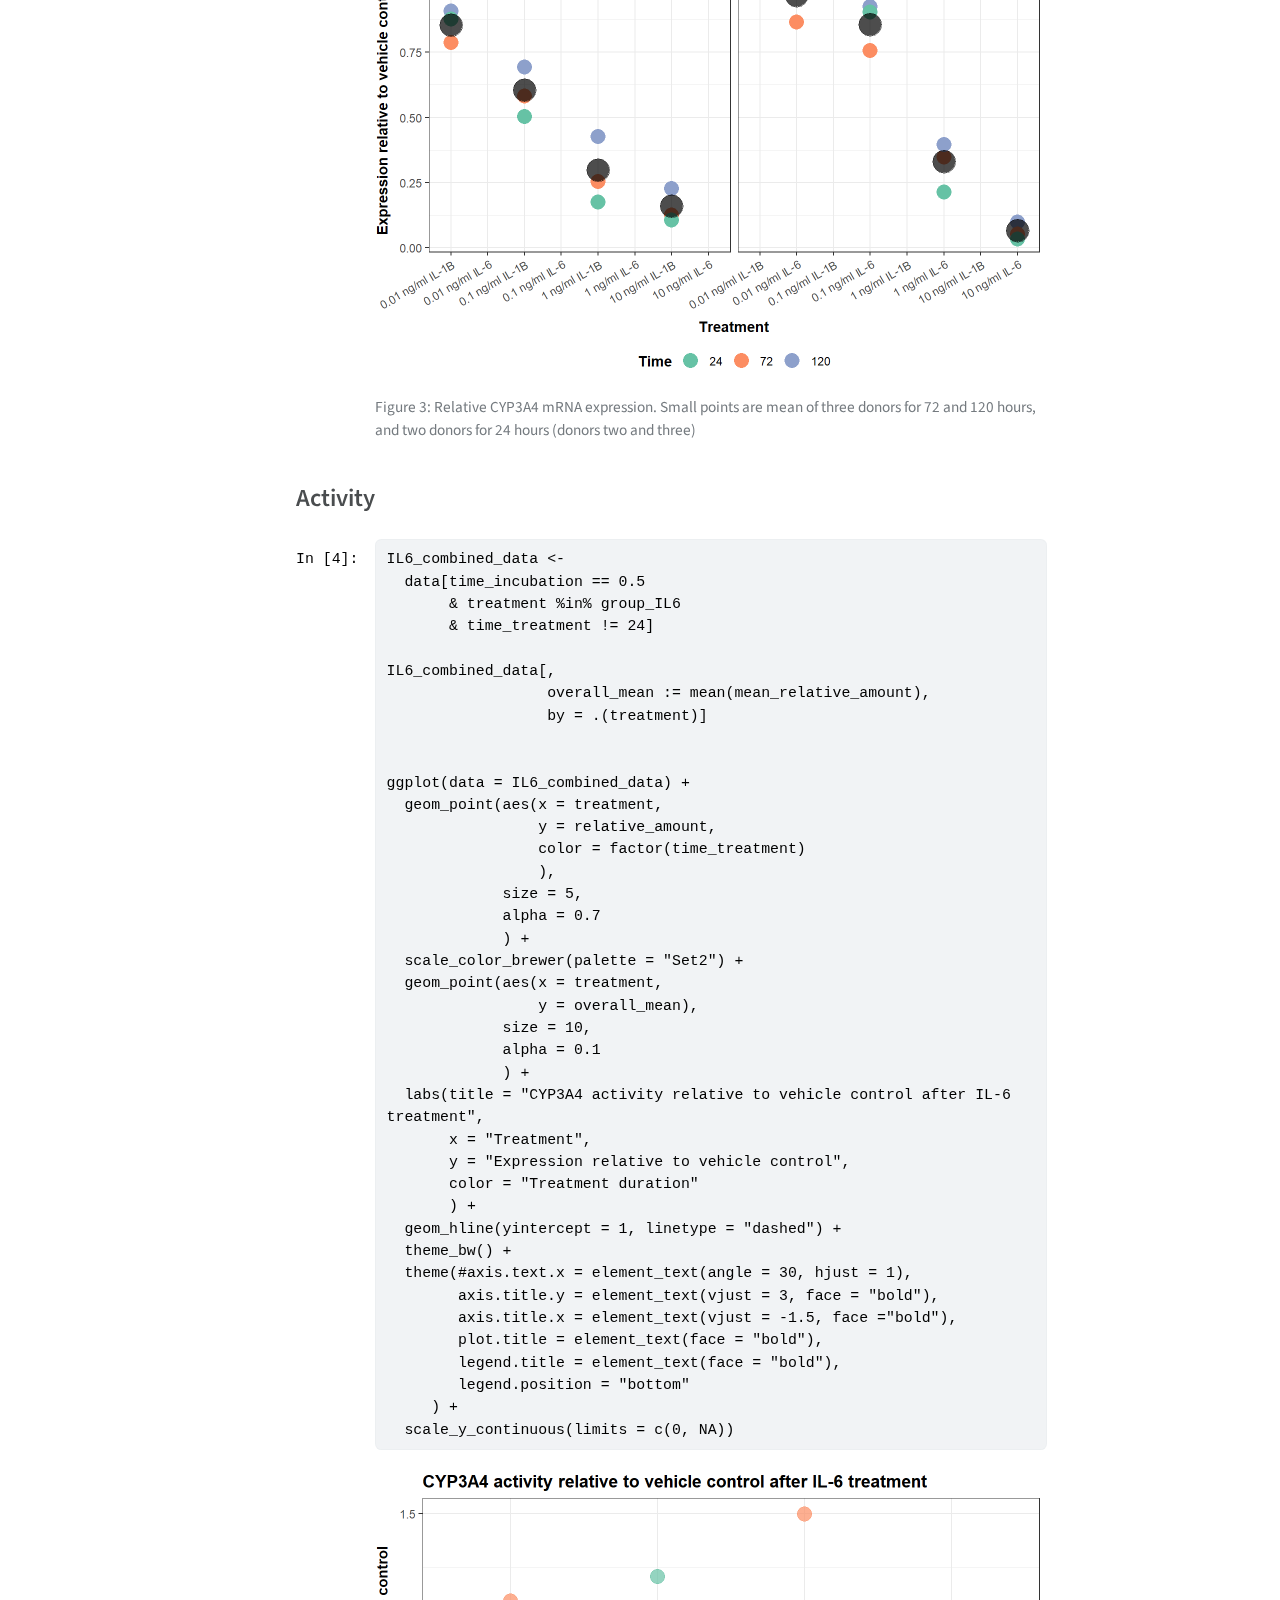
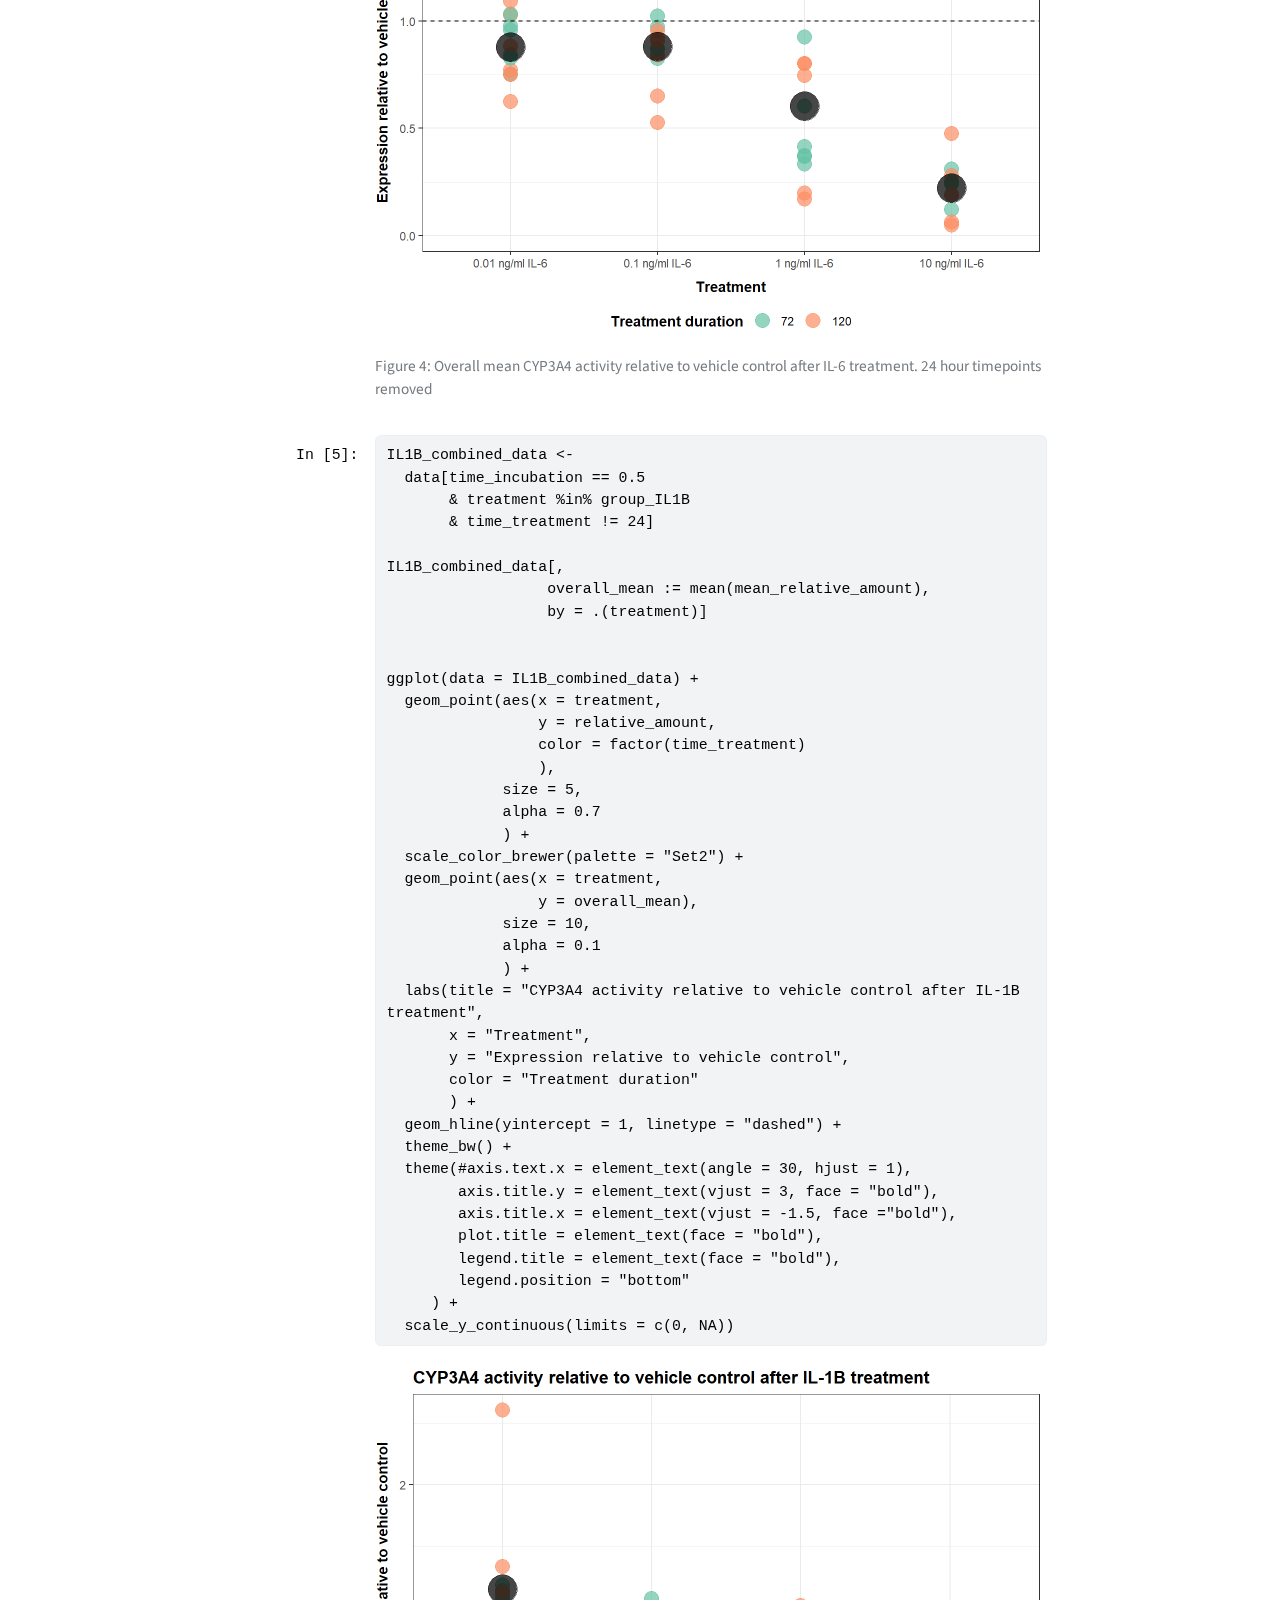
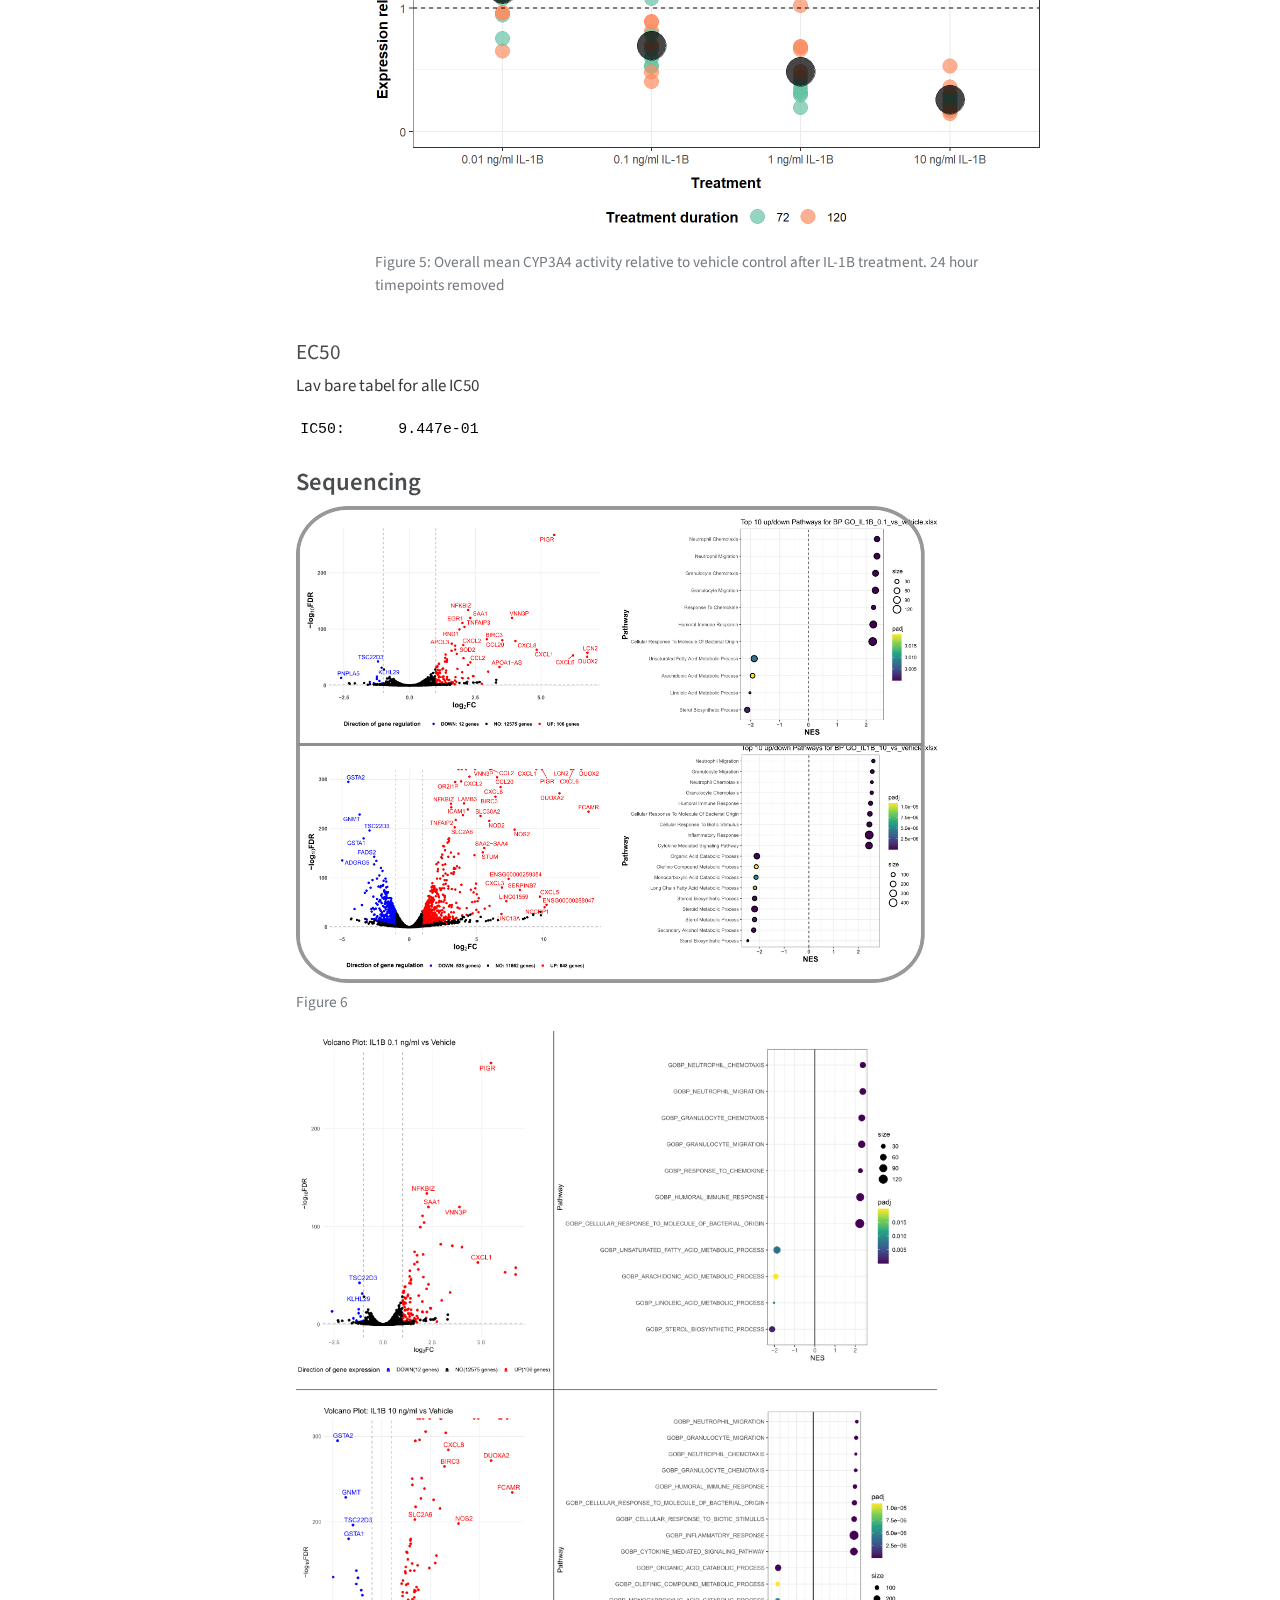
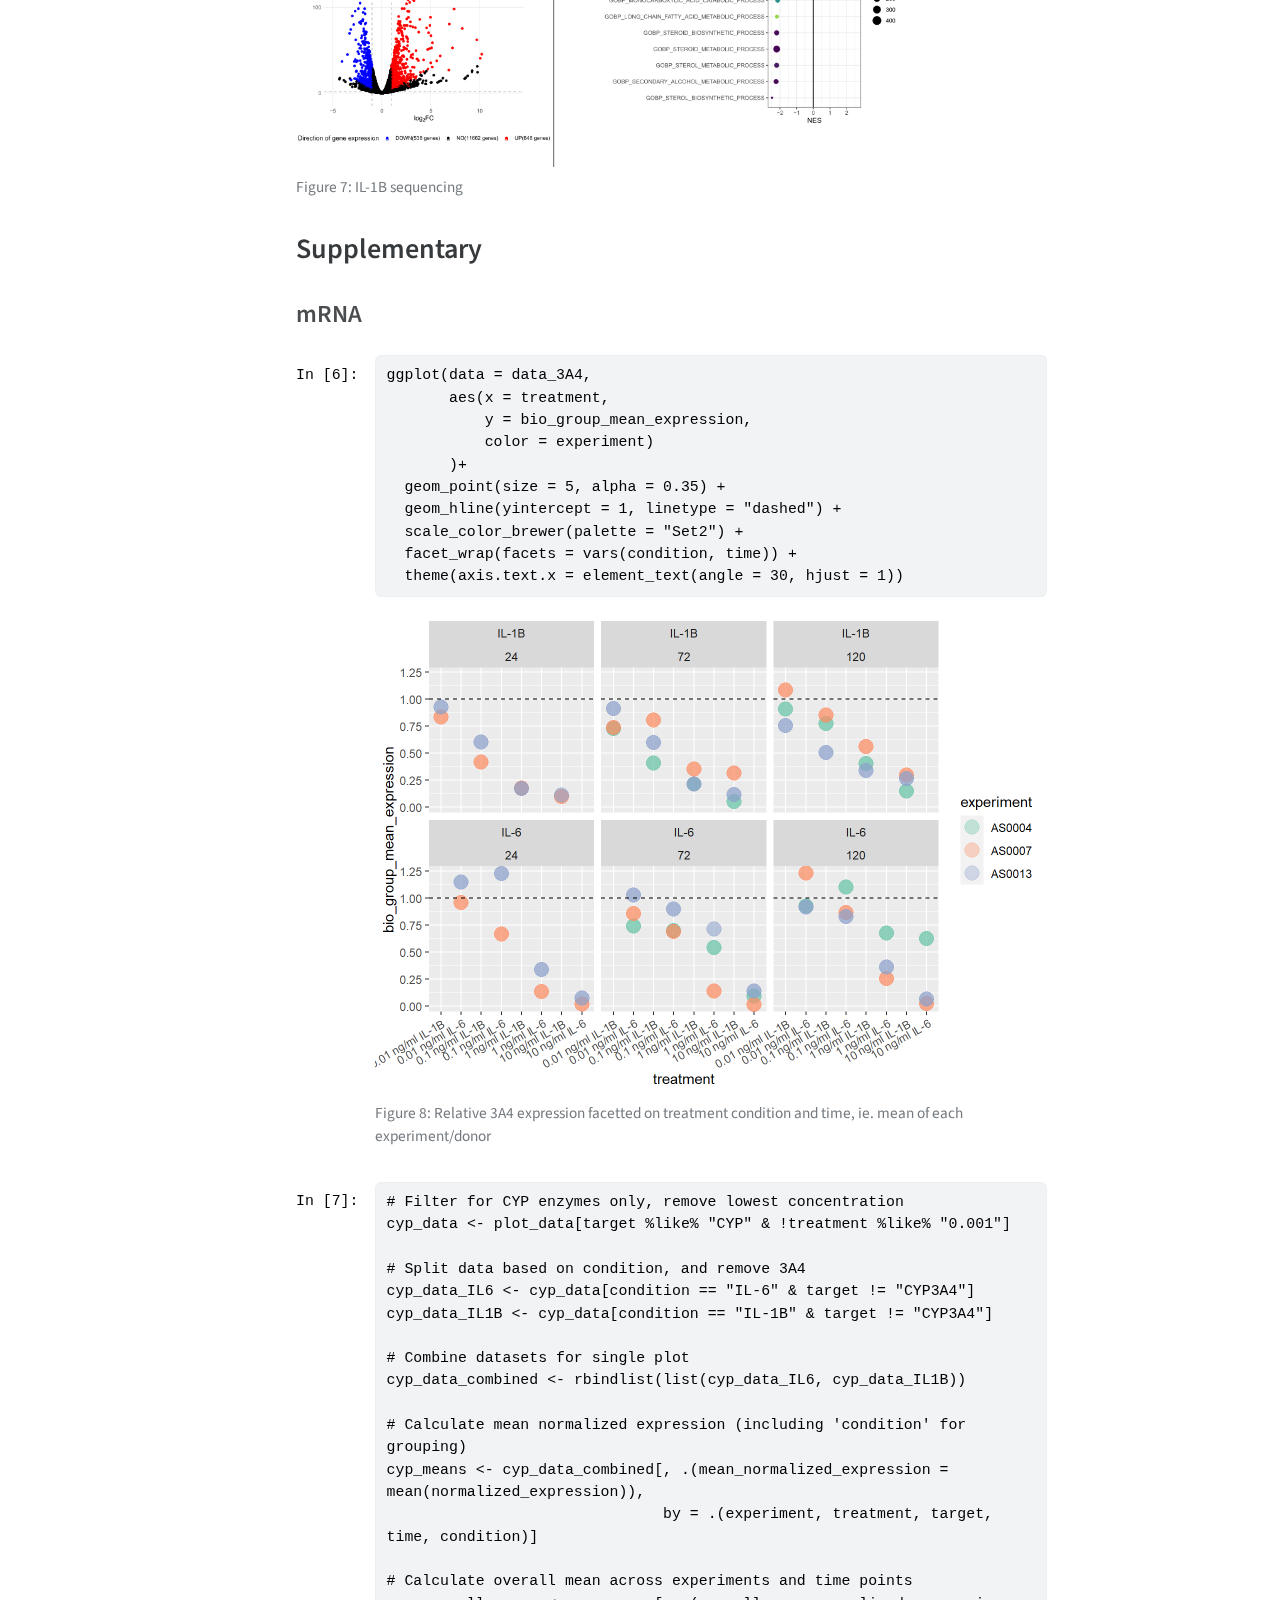
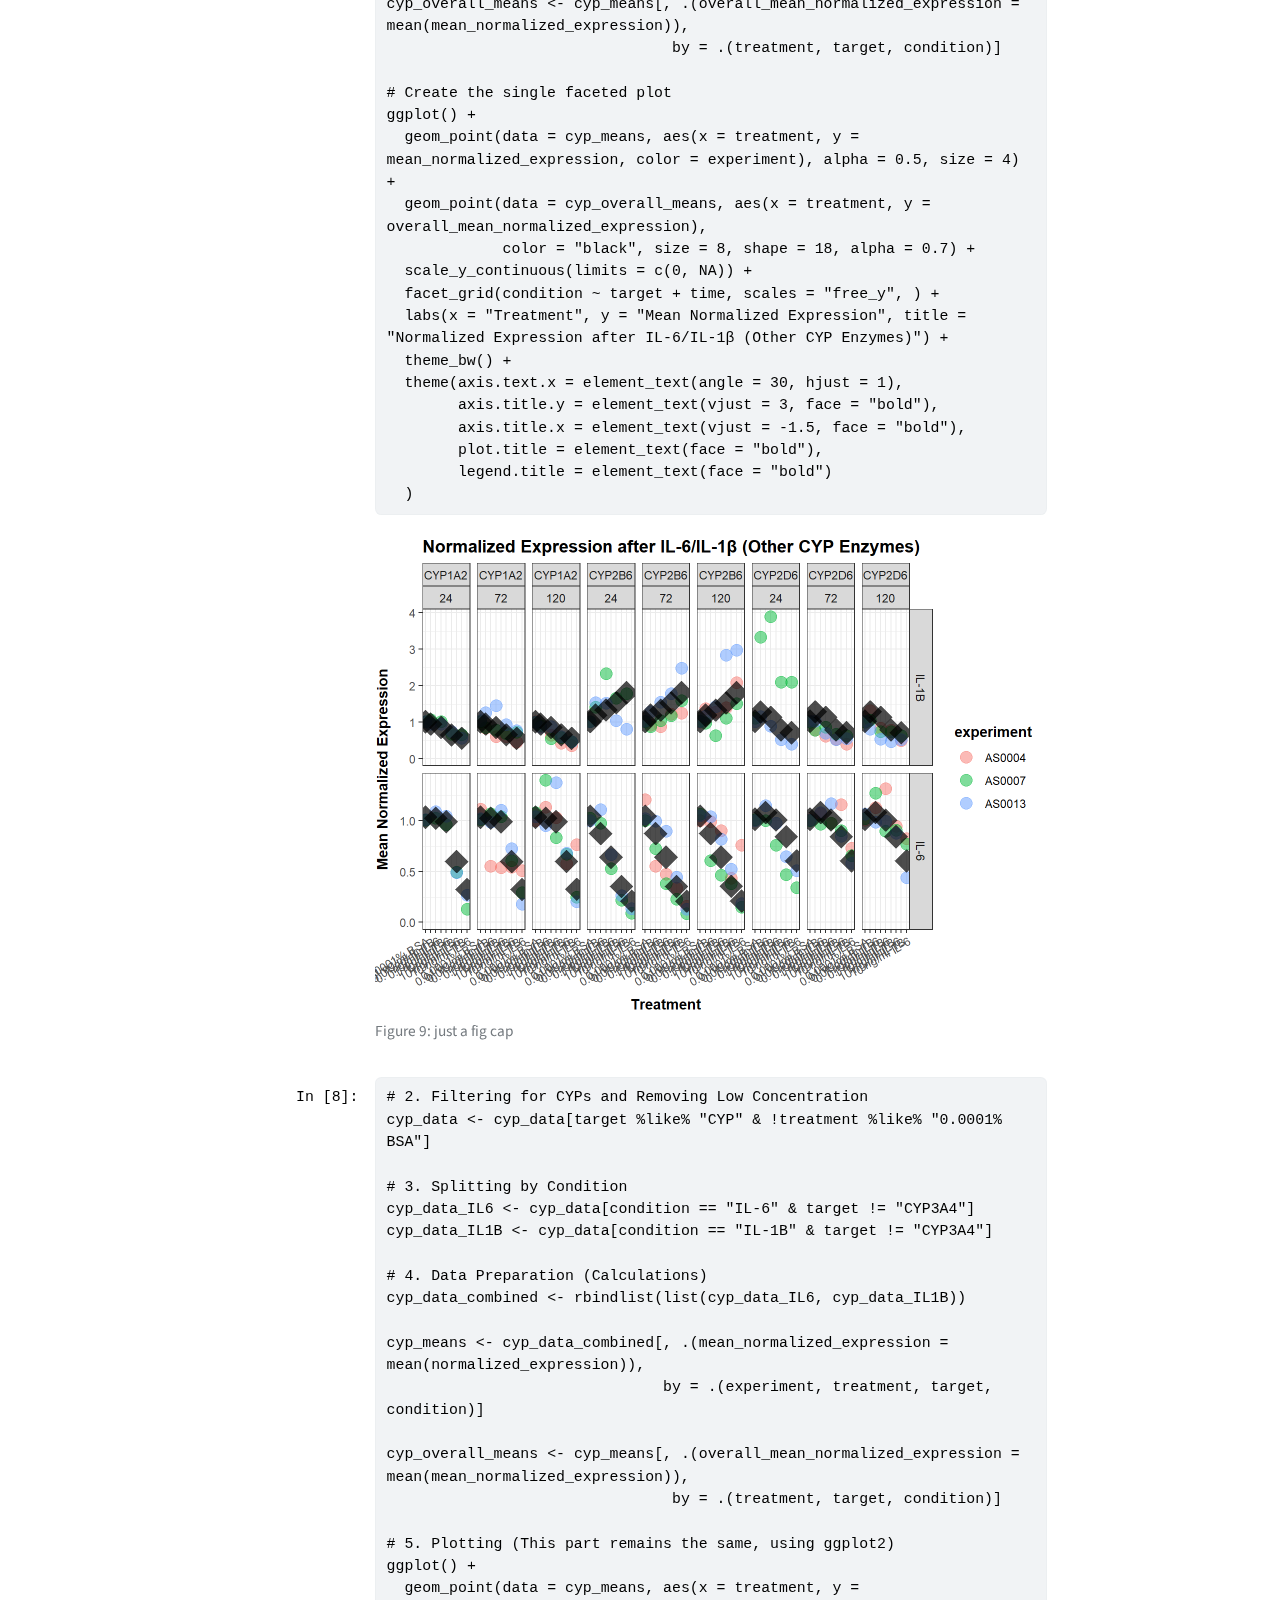
==== commit 6933d8f7: "Built site for gh-pages" ====
--- a/index-preview.html
+++ b/index-preview.html
@@ -637,13 +637,23 @@
 </section>
 <section id="sequencing" class="level3">
 <h3 class="anchored" data-anchor-id="sequencing">Sequencing</h3>
+<div id="fig-seq-1B" class="quarto-figure quarto-figure-center quarto-float anchored">
+<figure class="quarto-float quarto-float-fig figure">
+<div aria-describedby="fig-seq-1B-caption-0ceaefa1-69ba-4598-a22c-09a6ac19f8ca">
+<a href="images/seq_il1B_2.png" class="lightbox" data-gallery="quarto-lightbox-gallery-6" title="Figure&nbsp;6: "><img src="images/seq_il1B_2.png" id="fig-seq-1B" class="img-fluid figure-img"></a>
+</div>
+<figcaption class="quarto-float-caption-bottom quarto-float-caption quarto-float-fig quarto-uncaptioned" id="fig-seq-1B-caption-0ceaefa1-69ba-4598-a22c-09a6ac19f8ca">
+Figure&nbsp;6
+</figcaption>
+</figure>
+</div>
 <div id="fig-seq-il1b" class="quarto-figure quarto-figure-center quarto-float anchored">
 <figure class="quarto-float quarto-float-fig figure">
 <div aria-describedby="fig-seq-il1b-caption-0ceaefa1-69ba-4598-a22c-09a6ac19f8ca">
-<a href="images/seq_il1b.png" class="lightbox" data-gallery="quarto-lightbox-gallery-6" title="Figure&nbsp;6: IL-1B sequencing"><img src="images/seq_il1b.png" class="img-fluid figure-img"></a>
+<a href="images/seq_il1b.png" class="lightbox" data-gallery="quarto-lightbox-gallery-7" title="Figure&nbsp;7: IL-1B sequencing"><img src="images/seq_il1b.png" class="img-fluid figure-img"></a>
 </div>
 <figcaption class="quarto-float-caption-bottom quarto-float-caption quarto-float-fig" id="fig-seq-il1b-caption-0ceaefa1-69ba-4598-a22c-09a6ac19f8ca">
-Figure&nbsp;6: IL-1B sequencing
+Figure&nbsp;7: IL-1B sequencing
 </figcaption>
 </figure>
 </div>
@@ -669,10 +679,10 @@
 <div id="fig-cyp3a4_supp" class="quarto-figure quarto-figure-center quarto-float anchored">
 <figure class="quarto-float quarto-float-fig figure">
 <div aria-describedby="fig-cyp3a4_supp-caption-0ceaefa1-69ba-4598-a22c-09a6ac19f8ca" class="">
-<a href="index_files/figure-html/notebooks-qPCR-mRNA-fig-cyp3a4_supp-output-1.png" class="lightbox" data-gallery="quarto-lightbox-gallery-7" title="Figure&nbsp;7: Relative 3A4 expression facetted on treatment condition and time, ie. mean of each experiment/donor"><img src="index_files/figure-html/notebooks-qPCR-mRNA-fig-cyp3a4_supp-output-1.png" width="672" height="480" class="figure-img"></a>
+<a href="index_files/figure-html/notebooks-qPCR-mRNA-fig-cyp3a4_supp-output-1.png" class="lightbox" data-gallery="quarto-lightbox-gallery-8" title="Figure&nbsp;8: Relative 3A4 expression facetted on treatment condition and time, ie. mean of each experiment/donor"><img src="index_files/figure-html/notebooks-qPCR-mRNA-fig-cyp3a4_supp-output-1.png" width="672" height="480" class="figure-img"></a>
 </div>
 <figcaption class="quarto-float-caption-bottom quarto-float-caption quarto-float-fig" id="fig-cyp3a4_supp-caption-0ceaefa1-69ba-4598-a22c-09a6ac19f8ca">
-Figure&nbsp;7: Relative 3A4 expression facetted on treatment condition and time, ie. mean of each experiment/donor
+Figure&nbsp;8: Relative 3A4 expression facetted on treatment condition and time, ie. mean of each experiment/donor
 </figcaption>
 </figure>
 </div>
@@ -718,10 +728,10 @@
 <div id="fig-rest_of_cyps" class="quarto-figure quarto-figure-center quarto-float anchored">
 <figure class="quarto-float quarto-float-fig figure">
 <div aria-describedby="fig-rest_of_cyps-caption-0ceaefa1-69ba-4598-a22c-09a6ac19f8ca" class="">
-<a href="index_files/figure-html/notebooks-qPCR-mRNA-fig-rest_of_cyps-output-1.png" class="lightbox" data-gallery="quarto-lightbox-gallery-8" title="Figure&nbsp;8: just a fig cap"><img src="index_files/figure-html/notebooks-qPCR-mRNA-fig-rest_of_cyps-output-1.png" width="672" height="480" class="figure-img"></a>
+<a href="index_files/figure-html/notebooks-qPCR-mRNA-fig-rest_of_cyps-output-1.png" class="lightbox" data-gallery="quarto-lightbox-gallery-9" title="Figure&nbsp;9: just a fig cap"><img src="index_files/figure-html/notebooks-qPCR-mRNA-fig-rest_of_cyps-output-1.png" width="672" height="480" class="figure-img"></a>
 </div>
 <figcaption class="quarto-float-caption-bottom quarto-float-caption quarto-float-fig" id="fig-rest_of_cyps-caption-0ceaefa1-69ba-4598-a22c-09a6ac19f8ca">
-Figure&nbsp;8: just a fig cap
+Figure&nbsp;9: just a fig cap
 </figcaption>
 </figure>
 </div>
@@ -765,10 +775,10 @@
 <div id="fig-rest_of_cyps_overall_mean" class="quarto-figure quarto-figure-center quarto-float anchored">
 <figure class="quarto-float quarto-float-fig figure">
 <div aria-describedby="fig-rest_of_cyps_overall_mean-caption-0ceaefa1-69ba-4598-a22c-09a6ac19f8ca" class="">
-<a href="index_files/figure-html/notebooks-qPCR-mRNA-fig-rest_of_cyps_overall_mean-output-1.png" class="lightbox" data-gallery="quarto-lightbox-gallery-9" title="Figure&nbsp;9: Normalized expression, mean across all time points"><img src="index_files/figure-html/notebooks-qPCR-mRNA-fig-rest_of_cyps_overall_mean-output-1.png" width="672" height="480" class="figure-img"></a>
+<a href="index_files/figure-html/notebooks-qPCR-mRNA-fig-rest_of_cyps_overall_mean-output-1.png" class="lightbox" data-gallery="quarto-lightbox-gallery-10" title="Figure&nbsp;10: Normalized expression, mean across all time points"><img src="index_files/figure-html/notebooks-qPCR-mRNA-fig-rest_of_cyps_overall_mean-output-1.png" width="672" height="480" class="figure-img"></a>
 </div>
 <figcaption class="quarto-float-caption-bottom quarto-float-caption quarto-float-fig" id="fig-rest_of_cyps_overall_mean-caption-0ceaefa1-69ba-4598-a22c-09a6ac19f8ca">
-Figure&nbsp;9: Normalized expression, mean across all time points
+Figure&nbsp;10: Normalized expression, mean across all time points
 </figcaption>
 </figure>
 </div>
@@ -787,10 +797,10 @@
 <div id="fig-reactome-il1b-0.1" class="quarto-figure quarto-figure-center quarto-float anchored" height="480" width="672">
 <figure class="quarto-float quarto-float-fig figure">
 <div aria-describedby="fig-reactome-il1b-0.1-caption-0ceaefa1-69ba-4598-a22c-09a6ac19f8ca" class="">
-<a href="index_files/figure-html/notebooks-seq-seq-fig-reactome-il1b-0.1-output-1.png" class="lightbox" data-gallery="quarto-lightbox-gallery-10" title="Figure&nbsp;10: "><img src="index_files/figure-html/notebooks-seq-seq-fig-reactome-il1b-0.1-output-1.png" id="fig-reactome-il1b-0.1" width="672" height="480" class="figure-img"></a>
+<a href="index_files/figure-html/notebooks-seq-seq-fig-reactome-il1b-0.1-output-1.png" class="lightbox" data-gallery="quarto-lightbox-gallery-11" title="Figure&nbsp;11: "><img src="index_files/figure-html/notebooks-seq-seq-fig-reactome-il1b-0.1-output-1.png" id="fig-reactome-il1b-0.1" width="672" height="480" class="figure-img"></a>
 </div>
 <figcaption class="quarto-float-caption-bottom quarto-float-caption quarto-float-fig quarto-uncaptioned" id="fig-reactome-il1b-0.1-caption-0ceaefa1-69ba-4598-a22c-09a6ac19f8ca">
-Figure&nbsp;10
+Figure&nbsp;11
 </figcaption>
 </figure>
 </div>
@@ -804,10 +814,10 @@
 <div id="fig-reactome-il1b-10" class="quarto-figure quarto-figure-center quarto-float anchored" height="480" width="672">
 <figure class="quarto-float quarto-float-fig figure">
 <div aria-describedby="fig-reactome-il1b-10-caption-0ceaefa1-69ba-4598-a22c-09a6ac19f8ca" class="">
-<a href="index_files/figure-html/notebooks-seq-seq-fig-reactome-il1b-10-output-1.png" class="lightbox" data-gallery="quarto-lightbox-gallery-11" title="Figure&nbsp;11: "><img src="index_files/figure-html/notebooks-seq-seq-fig-reactome-il1b-10-output-1.png" id="fig-reactome-il1b-10" width="672" height="480" class="figure-img"></a>
+<a href="index_files/figure-html/notebooks-seq-seq-fig-reactome-il1b-10-output-1.png" class="lightbox" data-gallery="quarto-lightbox-gallery-12" title="Figure&nbsp;12: "><img src="index_files/figure-html/notebooks-seq-seq-fig-reactome-il1b-10-output-1.png" id="fig-reactome-il1b-10" width="672" height="480" class="figure-img"></a>
 </div>
 <figcaption class="quarto-float-caption-bottom quarto-float-caption quarto-float-fig quarto-uncaptioned" id="fig-reactome-il1b-10-caption-0ceaefa1-69ba-4598-a22c-09a6ac19f8ca">
-Figure&nbsp;11
+Figure&nbsp;12
 </figcaption>
 </figure>
 </div>
@@ -821,10 +831,10 @@
 <div id="fig-reactome-il6-0.1" class="quarto-figure quarto-figure-center quarto-float anchored" height="480" width="672">
 <figure class="quarto-float quarto-float-fig figure">
 <div aria-describedby="fig-reactome-il6-0.1-caption-0ceaefa1-69ba-4598-a22c-09a6ac19f8ca" class="">
-<a href="index_files/figure-html/notebooks-seq-seq-fig-reactome-il6-0.1-output-1.png" class="lightbox" data-gallery="quarto-lightbox-gallery-12" title="Figure&nbsp;12: "><img src="index_files/figure-html/notebooks-seq-seq-fig-reactome-il6-0.1-output-1.png" id="fig-reactome-il6-0.1" width="672" height="480" class="figure-img"></a>
+<a href="index_files/figure-html/notebooks-seq-seq-fig-reactome-il6-0.1-output-1.png" class="lightbox" data-gallery="quarto-lightbox-gallery-13" title="Figure&nbsp;13: "><img src="index_files/figure-html/notebooks-seq-seq-fig-reactome-il6-0.1-output-1.png" id="fig-reactome-il6-0.1" width="672" height="480" class="figure-img"></a>
 </div>
 <figcaption class="quarto-float-caption-bottom quarto-float-caption quarto-float-fig quarto-uncaptioned" id="fig-reactome-il6-0.1-caption-0ceaefa1-69ba-4598-a22c-09a6ac19f8ca">
-Figure&nbsp;12
+Figure&nbsp;13
 </figcaption>
 </figure>
 </div>
@@ -838,10 +848,10 @@
 <div id="fig-reactome-il6-10" class="quarto-figure quarto-figure-center quarto-float anchored" height="480" width="672">
 <figure class="quarto-float quarto-float-fig figure">
 <div aria-describedby="fig-reactome-il6-10-caption-0ceaefa1-69ba-4598-a22c-09a6ac19f8ca" class="">
-<a href="index_files/figure-html/notebooks-seq-seq-fig-reactome-il6-10-output-1.png" class="lightbox" data-gallery="quarto-lightbox-gallery-13" title="Figure&nbsp;13: "><img src="index_files/figure-html/notebooks-seq-seq-fig-reactome-il6-10-output-1.png" id="fig-reactome-il6-10" width="672" height="480" class="figure-img"></a>
+<a href="index_files/figure-html/notebooks-seq-seq-fig-reactome-il6-10-output-1.png" class="lightbox" data-gallery="quarto-lightbox-gallery-14" title="Figure&nbsp;14: "><img src="index_files/figure-html/notebooks-seq-seq-fig-reactome-il6-10-output-1.png" id="fig-reactome-il6-10" width="672" height="480" class="figure-img"></a>
 </div>
 <figcaption class="quarto-float-caption-bottom quarto-float-caption quarto-float-fig quarto-uncaptioned" id="fig-reactome-il6-10-caption-0ceaefa1-69ba-4598-a22c-09a6ac19f8ca">
-Figure&nbsp;13
+Figure&nbsp;14
 </figcaption>
 </figure>
 </div>
@@ -855,10 +865,10 @@
 <div id="fig-reactome-il6-combined" class="quarto-figure quarto-figure-center quarto-float anchored" height="480" width="672">
 <figure class="quarto-float quarto-float-fig figure">
 <div aria-describedby="fig-reactome-il6-combined-caption-0ceaefa1-69ba-4598-a22c-09a6ac19f8ca" class="">
-<a href="index_files/figure-html/notebooks-seq-seq-fig-reactome-il6-combined-output-1.png" class="lightbox" data-gallery="quarto-lightbox-gallery-14" title="Figure&nbsp;14: "><img src="index_files/figure-html/notebooks-seq-seq-fig-reactome-il6-combined-output-1.png" id="fig-reactome-il6-combined" width="672" height="480" class="figure-img"></a>
+<a href="index_files/figure-html/notebooks-seq-seq-fig-reactome-il6-combined-output-1.png" class="lightbox" data-gallery="quarto-lightbox-gallery-15" title="Figure&nbsp;15: "><img src="index_files/figure-html/notebooks-seq-seq-fig-reactome-il6-combined-output-1.png" id="fig-reactome-il6-combined" width="672" height="480" class="figure-img"></a>
 </div>
 <figcaption class="quarto-float-caption-bottom quarto-float-caption quarto-float-fig quarto-uncaptioned" id="fig-reactome-il6-combined-caption-0ceaefa1-69ba-4598-a22c-09a6ac19f8ca">
-Figure&nbsp;14
+Figure&nbsp;15
 </figcaption>
 </figure>
 </div>
@@ -875,10 +885,10 @@
 <div id="fig-reactome-medium" class="quarto-figure quarto-figure-center quarto-float anchored" height="480" width="672">
 <figure class="quarto-float quarto-float-fig figure">
 <div aria-describedby="fig-reactome-medium-caption-0ceaefa1-69ba-4598-a22c-09a6ac19f8ca" class="">
-<a href="index_files/figure-html/notebooks-seq-seq-fig-reactome-medium-output-1.png" class="lightbox" data-gallery="quarto-lightbox-gallery-15" title="Figure&nbsp;15: "><img src="index_files/figure-html/notebooks-seq-seq-fig-reactome-medium-output-1.png" id="fig-reactome-medium" width="672" height="480" class="figure-img"></a>
+<a href="index_files/figure-html/notebooks-seq-seq-fig-reactome-medium-output-1.png" class="lightbox" data-gallery="quarto-lightbox-gallery-16" title="Figure&nbsp;16: "><img src="index_files/figure-html/notebooks-seq-seq-fig-reactome-medium-output-1.png" id="fig-reactome-medium" width="672" height="480" class="figure-img"></a>
 </div>
 <figcaption class="quarto-float-caption-bottom quarto-float-caption quarto-float-fig quarto-uncaptioned" id="fig-reactome-medium-caption-0ceaefa1-69ba-4598-a22c-09a6ac19f8ca">
-Figure&nbsp;15
+Figure&nbsp;16
 </figcaption>
 </figure>
 </div>
@@ -892,10 +902,10 @@
 <div id="fig-kegg-medium" class="quarto-figure quarto-figure-center quarto-float anchored" height="480" width="672">
 <figure class="quarto-float quarto-float-fig figure">
 <div aria-describedby="fig-kegg-medium-caption-0ceaefa1-69ba-4598-a22c-09a6ac19f8ca" class="">
-<a href="index_files/figure-html/notebooks-seq-seq-fig-kegg-medium-output-1.png" class="lightbox" data-gallery="quarto-lightbox-gallery-16" title="Figure&nbsp;16: "><img src="index_files/figure-html/notebooks-seq-seq-fig-kegg-medium-output-1.png" id="fig-kegg-medium" width="672" height="480" class="figure-img"></a>
+<a href="index_files/figure-html/notebooks-seq-seq-fig-kegg-medium-output-1.png" class="lightbox" data-gallery="quarto-lightbox-gallery-17" title="Figure&nbsp;17: "><img src="index_files/figure-html/notebooks-seq-seq-fig-kegg-medium-output-1.png" id="fig-kegg-medium" width="672" height="480" class="figure-img"></a>
 </div>
 <figcaption class="quarto-float-caption-bottom quarto-float-caption quarto-float-fig quarto-uncaptioned" id="fig-kegg-medium-caption-0ceaefa1-69ba-4598-a22c-09a6ac19f8ca">
-Figure&nbsp;16
+Figure&nbsp;17
 </figcaption>
 </figure>
 </div>
@@ -909,10 +919,10 @@
 <div id="fig-go-medium" class="quarto-figure quarto-figure-center quarto-float anchored" height="960" width="1152">
 <figure class="quarto-float quarto-float-fig figure">
 <div aria-describedby="fig-go-medium-caption-0ceaefa1-69ba-4598-a22c-09a6ac19f8ca" class="">
-<a href="index_files/figure-html/notebooks-seq-seq-fig-go-medium-output-1.png" class="lightbox" data-gallery="quarto-lightbox-gallery-17" title="Figure&nbsp;17: "><img src="index_files/figure-html/notebooks-seq-seq-fig-go-medium-output-1.png" id="fig-go-medium" width="1152" height="960" class="figure-img"></a>
+<a href="index_files/figure-html/notebooks-seq-seq-fig-go-medium-output-1.png" class="lightbox" data-gallery="quarto-lightbox-gallery-18" title="Figure&nbsp;18: "><img src="index_files/figure-html/notebooks-seq-seq-fig-go-medium-output-1.png" id="fig-go-medium" width="1152" height="960" class="figure-img"></a>
 </div>
 <figcaption class="quarto-float-caption-bottom quarto-float-caption quarto-float-fig quarto-uncaptioned" id="fig-go-medium-caption-0ceaefa1-69ba-4598-a22c-09a6ac19f8ca">
-Figure&nbsp;17
+Figure&nbsp;18
 </figcaption>
 </figure>
 </div>
@@ -931,10 +941,10 @@
 <div id="fig-go-split-medium" class="quarto-figure quarto-figure-center quarto-float anchored" height="480" width="672">
 <figure class="quarto-float quarto-float-fig figure">
 <div aria-describedby="fig-go-split-medium-caption-0ceaefa1-69ba-4598-a22c-09a6ac19f8ca" class="">
-<a href="index_files/figure-html/notebooks-seq-seq-fig-go-split-medium-output-1.png" class="lightbox" data-gallery="quarto-lightbox-gallery-18" title="Figure&nbsp;18: "><img src="index_files/figure-html/notebooks-seq-seq-fig-go-split-medium-output-1.png" id="fig-go-split-medium" width="672" height="480" class="figure-img"></a>
+<a href="index_files/figure-html/notebooks-seq-seq-fig-go-split-medium-output-1.png" class="lightbox" data-gallery="quarto-lightbox-gallery-19" title="Figure&nbsp;19: "><img src="index_files/figure-html/notebooks-seq-seq-fig-go-split-medium-output-1.png" id="fig-go-split-medium" width="672" height="480" class="figure-img"></a>
 </div>
 <figcaption class="quarto-float-caption-bottom quarto-float-caption quarto-float-fig quarto-uncaptioned" id="fig-go-split-medium-caption-0ceaefa1-69ba-4598-a22c-09a6ac19f8ca">
-Figure&nbsp;18
+Figure&nbsp;19
 </figcaption>
 </figure>
 </div>
@@ -1008,10 +1018,10 @@
 <div id="fig-kegg-il1b-0.1" class="quarto-figure quarto-figure-center quarto-float anchored" height="480" width="672">
 <figure class="quarto-float quarto-float-fig figure">
 <div aria-describedby="fig-kegg-il1b-0.1-caption-0ceaefa1-69ba-4598-a22c-09a6ac19f8ca" class="">
-<a href="index_files/figure-html/notebooks-seq-seq-fig-kegg-il1b-0.1-output-1.png" class="lightbox" data-gallery="quarto-lightbox-gallery-19" title="Figure&nbsp;19: "><img src="index_files/figure-html/notebooks-seq-seq-fig-kegg-il1b-0.1-output-1.png" id="fig-kegg-il1b-0.1" width="672" height="480" class="figure-img"></a>
+<a href="index_files/figure-html/notebooks-seq-seq-fig-kegg-il1b-0.1-output-1.png" class="lightbox" data-gallery="quarto-lightbox-gallery-20" title="Figure&nbsp;20: "><img src="index_files/figure-html/notebooks-seq-seq-fig-kegg-il1b-0.1-output-1.png" id="fig-kegg-il1b-0.1" width="672" height="480" class="figure-img"></a>
 </div>
 <figcaption class="quarto-float-caption-bottom quarto-float-caption quarto-float-fig quarto-uncaptioned" id="fig-kegg-il1b-0.1-caption-0ceaefa1-69ba-4598-a22c-09a6ac19f8ca">
-Figure&nbsp;19
+Figure&nbsp;20
 </figcaption>
 </figure>
 </div>
@@ -1025,10 +1035,10 @@
 <div id="fig-kegg-il1b-10" class="quarto-figure quarto-figure-center quarto-float anchored" height="480" width="672">
 <figure class="quarto-float quarto-float-fig figure">
 <div aria-describedby="fig-kegg-il1b-10-caption-0ceaefa1-69ba-4598-a22c-09a6ac19f8ca" class="">
-<a href="index_files/figure-html/notebooks-seq-seq-fig-kegg-il1b-10-output-1.png" class="lightbox" data-gallery="quarto-lightbox-gallery-20" title="Figure&nbsp;20: "><img src="index_files/figure-html/notebooks-seq-seq-fig-kegg-il1b-10-output-1.png" id="fig-kegg-il1b-10" width="672" height="480" class="figure-img"></a>
+<a href="index_files/figure-html/notebooks-seq-seq-fig-kegg-il1b-10-output-1.png" class="lightbox" data-gallery="quarto-lightbox-gallery-21" title="Figure&nbsp;21: "><img src="index_files/figure-html/notebooks-seq-seq-fig-kegg-il1b-10-output-1.png" id="fig-kegg-il1b-10" width="672" height="480" class="figure-img"></a>
 </div>
 <figcaption class="quarto-float-caption-bottom quarto-float-caption quarto-float-fig quarto-uncaptioned" id="fig-kegg-il1b-10-caption-0ceaefa1-69ba-4598-a22c-09a6ac19f8ca">
-Figure&nbsp;20
+Figure&nbsp;21
 </figcaption>
 </figure>
 </div>
@@ -1042,10 +1052,10 @@
 <div id="fig-kegg-il6-0.1" class="quarto-figure quarto-figure-center quarto-float anchored" height="480" width="672">
 <figure class="quarto-float quarto-float-fig figure">
 <div aria-describedby="fig-kegg-il6-0.1-caption-0ceaefa1-69ba-4598-a22c-09a6ac19f8ca" class="">
-<a href="index_files/figure-html/notebooks-seq-seq-fig-kegg-il6-0.1-output-1.png" class="lightbox" data-gallery="quarto-lightbox-gallery-21" title="Figure&nbsp;21: "><img src="index_files/figure-html/notebooks-seq-seq-fig-kegg-il6-0.1-output-1.png" id="fig-kegg-il6-0.1" width="672" height="480" class="figure-img"></a>
+<a href="index_files/figure-html/notebooks-seq-seq-fig-kegg-il6-0.1-output-1.png" class="lightbox" data-gallery="quarto-lightbox-gallery-22" title="Figure&nbsp;22: "><img src="index_files/figure-html/notebooks-seq-seq-fig-kegg-il6-0.1-output-1.png" id="fig-kegg-il6-0.1" width="672" height="480" class="figure-img"></a>
 </div>
 <figcaption class="quarto-float-caption-bottom quarto-float-caption quarto-float-fig quarto-uncaptioned" id="fig-kegg-il6-0.1-caption-0ceaefa1-69ba-4598-a22c-09a6ac19f8ca">
-Figure&nbsp;21
+Figure&nbsp;22
 </figcaption>
 </figure>
 </div>
@@ -1059,10 +1069,10 @@
 <div id="fig-kegg-il6-10" class="quarto-figure quarto-figure-center quarto-float anchored" height="480" width="672">
 <figure class="quarto-float quarto-float-fig figure">
 <div aria-describedby="fig-kegg-il6-10-caption-0ceaefa1-69ba-4598-a22c-09a6ac19f8ca" class="">
-<a href="index_files/figure-html/notebooks-seq-seq-fig-kegg-il6-10-output-1.png" class="lightbox" data-gallery="quarto-lightbox-gallery-22" title="Figure&nbsp;22: "><img src="index_files/figure-html/notebooks-seq-seq-fig-kegg-il6-10-output-1.png" id="fig-kegg-il6-10" width="672" height="480" class="figure-img"></a>
+<a href="index_files/figure-html/notebooks-seq-seq-fig-kegg-il6-10-output-1.png" class="lightbox" data-gallery="quarto-lightbox-gallery-23" title="Figure&nbsp;23: "><img src="index_files/figure-html/notebooks-seq-seq-fig-kegg-il6-10-output-1.png" id="fig-kegg-il6-10" width="672" height="480" class="figure-img"></a>
 </div>
 <figcaption class="quarto-float-caption-bottom quarto-float-caption quarto-float-fig quarto-uncaptioned" id="fig-kegg-il6-10-caption-0ceaefa1-69ba-4598-a22c-09a6ac19f8ca">
-Figure&nbsp;22
+Figure&nbsp;23
 </figcaption>
 </figure>
 </div>
@@ -1076,10 +1086,10 @@
 <div id="fig-kegg-il6-combined" class="quarto-figure quarto-figure-center quarto-float anchored" height="480" width="672">
 <figure class="quarto-float quarto-float-fig figure">
 <div aria-describedby="fig-kegg-il6-combined-caption-0ceaefa1-69ba-4598-a22c-09a6ac19f8ca" class="">
-<a href="index_files/figure-html/notebooks-seq-seq-fig-kegg-il6-combined-output-1.png" class="lightbox" data-gallery="quarto-lightbox-gallery-23" title="Figure&nbsp;23: "><img src="index_files/figure-html/notebooks-seq-seq-fig-kegg-il6-combined-output-1.png" id="fig-kegg-il6-combined" width="672" height="480" class="figure-img"></a>
+<a href="index_files/figure-html/notebooks-seq-seq-fig-kegg-il6-combined-output-1.png" class="lightbox" data-gallery="quarto-lightbox-gallery-24" title="Figure&nbsp;24: "><img src="index_files/figure-html/notebooks-seq-seq-fig-kegg-il6-combined-output-1.png" id="fig-kegg-il6-combined" width="672" height="480" class="figure-img"></a>
 </div>
 <figcaption class="quarto-float-caption-bottom quarto-float-caption quarto-float-fig quarto-uncaptioned" id="fig-kegg-il6-combined-caption-0ceaefa1-69ba-4598-a22c-09a6ac19f8ca">
-Figure&nbsp;23
+Figure&nbsp;24
 </figcaption>
 </figure>
 </div>
@@ -1094,10 +1104,10 @@
 <div id="fig-biocarta-il1b-0.1" class="quarto-figure quarto-figure-center quarto-float anchored" height="480" width="672">
 <figure class="quarto-float quarto-float-fig figure">
 <div aria-describedby="fig-biocarta-il1b-0.1-caption-0ceaefa1-69ba-4598-a22c-09a6ac19f8ca" class="">
-<a href="index_files/figure-html/notebooks-seq-seq-fig-biocarta-il1b-0.1-output-1.png" class="lightbox" data-gallery="quarto-lightbox-gallery-24" title="Figure&nbsp;24: "><img src="index_files/figure-html/notebooks-seq-seq-fig-biocarta-il1b-0.1-output-1.png" id="fig-biocarta-il1b-0.1" width="672" height="480" class="figure-img"></a>
+<a href="index_files/figure-html/notebooks-seq-seq-fig-biocarta-il1b-0.1-output-1.png" class="lightbox" data-gallery="quarto-lightbox-gallery-25" title="Figure&nbsp;25: "><img src="index_files/figure-html/notebooks-seq-seq-fig-biocarta-il1b-0.1-output-1.png" id="fig-biocarta-il1b-0.1" width="672" height="480" class="figure-img"></a>
 </div>
 <figcaption class="quarto-float-caption-bottom quarto-float-caption quarto-float-fig quarto-uncaptioned" id="fig-biocarta-il1b-0.1-caption-0ceaefa1-69ba-4598-a22c-09a6ac19f8ca">
-Figure&nbsp;24
+Figure&nbsp;25
 </figcaption>
 </figure>
 </div>
@@ -1111,10 +1121,10 @@
 <div id="fig-biocarta-il1b-10" class="quarto-figure quarto-figure-center quarto-float anchored" height="480" width="672">
 <figure class="quarto-float quarto-float-fig figure">
 <div aria-describedby="fig-biocarta-il1b-10-caption-0ceaefa1-69ba-4598-a22c-09a6ac19f8ca" class="">
-<a href="index_files/figure-html/notebooks-seq-seq-fig-biocarta-il1b-10-output-1.png" class="lightbox" data-gallery="quarto-lightbox-gallery-25" title="Figure&nbsp;25: "><img src="index_files/figure-html/notebooks-seq-seq-fig-biocarta-il1b-10-output-1.png" id="fig-biocarta-il1b-10" width="672" height="480" class="figure-img"></a>
+<a href="index_files/figure-html/notebooks-seq-seq-fig-biocarta-il1b-10-output-1.png" class="lightbox" data-gallery="quarto-lightbox-gallery-26" title="Figure&nbsp;26: "><img src="index_files/figure-html/notebooks-seq-seq-fig-biocarta-il1b-10-output-1.png" id="fig-biocarta-il1b-10" width="672" height="480" class="figure-img"></a>
 </div>
 <figcaption class="quarto-float-caption-bottom quarto-float-caption quarto-float-fig quarto-uncaptioned" id="fig-biocarta-il1b-10-caption-0ceaefa1-69ba-4598-a22c-09a6ac19f8ca">
-Figure&nbsp;25
+Figure&nbsp;26
 </figcaption>
 </figure>
 </div>
@@ -1128,10 +1138,10 @@
 <div id="fig-biocarta-il6-0.1" class="quarto-figure quarto-figure-center quarto-float anchored" height="480" width="672">
 <figure class="quarto-float quarto-float-fig figure">
 <div aria-describedby="fig-biocarta-il6-0.1-caption-0ceaefa1-69ba-4598-a22c-09a6ac19f8ca" class="">
-<a href="index_files/figure-html/notebooks-seq-seq-fig-biocarta-il6-0.1-output-1.png" class="lightbox" data-gallery="quarto-lightbox-gallery-26" title="Figure&nbsp;26: "><img src="index_files/figure-html/notebooks-seq-seq-fig-biocarta-il6-0.1-output-1.png" id="fig-biocarta-il6-0.1" width="672" height="480" class="figure-img"></a>
+<a href="index_files/figure-html/notebooks-seq-seq-fig-biocarta-il6-0.1-output-1.png" class="lightbox" data-gallery="quarto-lightbox-gallery-27" title="Figure&nbsp;27: "><img src="index_files/figure-html/notebooks-seq-seq-fig-biocarta-il6-0.1-output-1.png" id="fig-biocarta-il6-0.1" width="672" height="480" class="figure-img"></a>
 </div>
 <figcaption class="quarto-float-caption-bottom quarto-float-caption quarto-float-fig quarto-uncaptioned" id="fig-biocarta-il6-0.1-caption-0ceaefa1-69ba-4598-a22c-09a6ac19f8ca">
-Figure&nbsp;26
+Figure&nbsp;27
 </figcaption>
 </figure>
 </div>
@@ -1145,10 +1155,10 @@
 <div id="fig-biocarta-il6-10" class="quarto-figure quarto-figure-center quarto-float anchored" height="480" width="672">
 <figure class="quarto-float quarto-float-fig figure">
 <div aria-describedby="fig-biocarta-il6-10-caption-0ceaefa1-69ba-4598-a22c-09a6ac19f8ca" class="">
-<a href="index_files/figure-html/notebooks-seq-seq-fig-biocarta-il6-10-output-1.png" class="lightbox" data-gallery="quarto-lightbox-gallery-27" title="Figure&nbsp;27: "><img src="index_files/figure-html/notebooks-seq-seq-fig-biocarta-il6-10-output-1.png" id="fig-biocarta-il6-10" width="672" height="480" class="figure-img"></a>
+<a href="index_files/figure-html/notebooks-seq-seq-fig-biocarta-il6-10-output-1.png" class="lightbox" data-gallery="quarto-lightbox-gallery-28" title="Figure&nbsp;28: "><img src="index_files/figure-html/notebooks-seq-seq-fig-biocarta-il6-10-output-1.png" id="fig-biocarta-il6-10" width="672" height="480" class="figure-img"></a>
 </div>
 <figcaption class="quarto-float-caption-bottom quarto-float-caption quarto-float-fig quarto-uncaptioned" id="fig-biocarta-il6-10-caption-0ceaefa1-69ba-4598-a22c-09a6ac19f8ca">
-Figure&nbsp;27
+Figure&nbsp;28
 </figcaption>
 </figure>
 </div>
@@ -1162,10 +1172,10 @@
 <div id="fig-biocarta-il6-combined" class="quarto-figure quarto-figure-center quarto-float anchored" height="480" width="672">
 <figure class="quarto-float quarto-float-fig figure">
 <div aria-describedby="fig-biocarta-il6-combined-caption-0ceaefa1-69ba-4598-a22c-09a6ac19f8ca" class="">
-<a href="index_files/figure-html/notebooks-seq-seq-fig-biocarta-il6-combined-output-1.png" class="lightbox" data-gallery="quarto-lightbox-gallery-28" title="Figure&nbsp;28: "><img src="index_files/figure-html/notebooks-seq-seq-fig-biocarta-il6-combined-output-1.png" id="fig-biocarta-il6-combined" width="672" height="480" class="figure-img"></a>
+<a href="index_files/figure-html/notebooks-seq-seq-fig-biocarta-il6-combined-output-1.png" class="lightbox" data-gallery="quarto-lightbox-gallery-29" title="Figure&nbsp;29: "><img src="index_files/figure-html/notebooks-seq-seq-fig-biocarta-il6-combined-output-1.png" id="fig-biocarta-il6-combined" width="672" height="480" class="figure-img"></a>
 </div>
 <figcaption class="quarto-float-caption-bottom quarto-float-caption quarto-float-fig quarto-uncaptioned" id="fig-biocarta-il6-combined-caption-0ceaefa1-69ba-4598-a22c-09a6ac19f8ca">
-Figure&nbsp;28
+Figure&nbsp;29
 </figcaption>
 </figure>
 </div>
@@ -1179,10 +1189,10 @@
 <div id="fig-biocarta-medium" class="quarto-figure quarto-figure-center quarto-float anchored" height="480" width="672">
 <figure class="quarto-float quarto-float-fig figure">
 <div aria-describedby="fig-biocarta-medium-caption-0ceaefa1-69ba-4598-a22c-09a6ac19f8ca" class="">
-<a href="index_files/figure-html/notebooks-seq-seq-fig-biocarta-medium-output-1.png" class="lightbox" data-gallery="quarto-lightbox-gallery-29" title="Figure&nbsp;29: "><img src="index_files/figure-html/notebooks-seq-seq-fig-biocarta-medium-output-1.png" id="fig-biocarta-medium" width="672" height="480" class="figure-img"></a>
+<a href="index_files/figure-html/notebooks-seq-seq-fig-biocarta-medium-output-1.png" class="lightbox" data-gallery="quarto-lightbox-gallery-30" title="Figure&nbsp;30: "><img src="index_files/figure-html/notebooks-seq-seq-fig-biocarta-medium-output-1.png" id="fig-biocarta-medium" width="672" height="480" class="figure-img"></a>
 </div>
 <figcaption class="quarto-float-caption-bottom quarto-float-caption quarto-float-fig quarto-uncaptioned" id="fig-biocarta-medium-caption-0ceaefa1-69ba-4598-a22c-09a6ac19f8ca">
-Figure&nbsp;29
+Figure&nbsp;30
 </figcaption>
 </figure>
 </div>
@@ -1200,10 +1210,10 @@
 <div id="fig-viability-relative-overall" class="quarto-figure quarto-figure-center quarto-float anchored">
 <figure class="quarto-float quarto-float-fig figure">
 <div aria-describedby="fig-viability-relative-overall-caption-0ceaefa1-69ba-4598-a22c-09a6ac19f8ca" class="">
-<a href="index_files/figure-html/notebooks-viability-Viability-fig-viability-relative-overall-output-1.png" class="lightbox" data-gallery="quarto-lightbox-gallery-30" title="Figure&nbsp;30: Note that the concentration of ATP of donor one on day 5 was to high. Data for this donor/day not trustworthy/viability to high. This yields a steep fall from day 5 to 7"><img src="index_files/figure-html/notebooks-viability-Viability-fig-viability-relative-overall-output-1.png" width="672" height="480" class="figure-img"></a>
+<a href="index_files/figure-html/notebooks-viability-Viability-fig-viability-relative-overall-output-1.png" class="lightbox" data-gallery="quarto-lightbox-gallery-31" title="Figure&nbsp;31: Note that the concentration of ATP of donor one on day 5 was to high. Data for this donor/day not trustworthy/viability to high. This yields a steep fall from day 5 to 7"><img src="index_files/figure-html/notebooks-viability-Viability-fig-viability-relative-overall-output-1.png" width="672" height="480" class="figure-img"></a>
 </div>
 <figcaption class="quarto-float-caption-bottom quarto-float-caption quarto-float-fig" id="fig-viability-relative-overall-caption-0ceaefa1-69ba-4598-a22c-09a6ac19f8ca">
-Figure&nbsp;30: Note that the concentration of ATP of donor one on day 5 was to high. Data for this donor/day not trustworthy/viability to high. This yields a steep fall from day 5 to 7
+Figure&nbsp;31: Note that the concentration of ATP of donor one on day 5 was to high. Data for this donor/day not trustworthy/viability to high. This yields a steep fall from day 5 to 7
 </figcaption>
 </figure>
 </div>
@@ -1220,10 +1230,10 @@
 <div id="fig-donor-viabilities" class="quarto-figure quarto-figure-center quarto-float anchored" height="480" width="960">
 <figure class="quarto-float quarto-float-fig figure">
 <div aria-describedby="fig-donor-viabilities-caption-0ceaefa1-69ba-4598-a22c-09a6ac19f8ca" class="">
-<a href="index_files/figure-html/notebooks-viability-Viability-fig-donor-viabilities-output-2.png" class="lightbox" data-gallery="quarto-lightbox-gallery-31" title="Figure&nbsp;31: "><img src="index_files/figure-html/notebooks-viability-Viability-fig-donor-viabilities-output-2.png" id="fig-donor-viabilities" width="960" height="480" class="figure-img"></a>
+<a href="index_files/figure-html/notebooks-viability-Viability-fig-donor-viabilities-output-2.png" class="lightbox" data-gallery="quarto-lightbox-gallery-32" title="Figure&nbsp;32: "><img src="index_files/figure-html/notebooks-viability-Viability-fig-donor-viabilities-output-2.png" id="fig-donor-viabilities" width="960" height="480" class="figure-img"></a>
 </div>
 <figcaption class="quarto-float-caption-bottom quarto-float-caption quarto-float-fig quarto-uncaptioned" id="fig-donor-viabilities-caption-0ceaefa1-69ba-4598-a22c-09a6ac19f8ca">
-Figure&nbsp;31
+Figure&nbsp;32
 </figcaption>
 </figure>
 </div>
@@ -1276,10 +1286,10 @@
 <div id="fig-act-cyp3a4-il6" class="quarto-figure quarto-figure-center quarto-float anchored">
 <figure class="quarto-float quarto-float-fig figure">
 <div aria-describedby="fig-act-cyp3a4-il6-caption-0ceaefa1-69ba-4598-a22c-09a6ac19f8ca" class="">
-<a href="index_files/figure-html/notebooks-LCMS-LCMS-fig-act-cyp3a4-il6-output-1.png" class="lightbox" data-gallery="quarto-lightbox-gallery-32" title="Figure&nbsp;32: Mean CYP3A4 activity relative to vehicle control after IL-6 treatment. Facetted on time. 24 hour timepoints removed"><img src="index_files/figure-html/notebooks-LCMS-LCMS-fig-act-cyp3a4-il6-output-1.png" width="960" height="480" class="figure-img"></a>
+<a href="index_files/figure-html/notebooks-LCMS-LCMS-fig-act-cyp3a4-il6-output-1.png" class="lightbox" data-gallery="quarto-lightbox-gallery-33" title="Figure&nbsp;33: Mean CYP3A4 activity relative to vehicle control after IL-6 treatment. Facetted on time. 24 hour timepoints removed"><img src="index_files/figure-html/notebooks-LCMS-LCMS-fig-act-cyp3a4-il6-output-1.png" width="960" height="480" class="figure-img"></a>
 </div>
 <figcaption class="quarto-float-caption-bottom quarto-float-caption quarto-float-fig" id="fig-act-cyp3a4-il6-caption-0ceaefa1-69ba-4598-a22c-09a6ac19f8ca">
-Figure&nbsp;32: Mean CYP3A4 activity relative to vehicle control after IL-6 treatment. Facetted on time. 24 hour timepoints removed
+Figure&nbsp;33: Mean CYP3A4 activity relative to vehicle control after IL-6 treatment. Facetted on time. 24 hour timepoints removed
 </figcaption>
 </figure>
 </div>
@@ -1328,10 +1338,10 @@
 <div id="fig-act-cyp3a4-il1b" class="quarto-figure quarto-figure-center quarto-float anchored">
 <figure class="quarto-float quarto-float-fig figure">
 <div aria-describedby="fig-act-cyp3a4-il1b-caption-0ceaefa1-69ba-4598-a22c-09a6ac19f8ca" class="">
-<a href="index_files/figure-html/notebooks-LCMS-LCMS-fig-act-cyp3a4-il1b-output-1.png" class="lightbox" data-gallery="quarto-lightbox-gallery-33" title="Figure&nbsp;33: Mean CYP3A4 activity relative to vehicle control after IL-1B treatment. Facetted on time. 24 hour timepoints removed"><img src="index_files/figure-html/notebooks-LCMS-LCMS-fig-act-cyp3a4-il1b-output-1.png" width="960" height="480" class="figure-img"></a>
+<a href="index_files/figure-html/notebooks-LCMS-LCMS-fig-act-cyp3a4-il1b-output-1.png" class="lightbox" data-gallery="quarto-lightbox-gallery-34" title="Figure&nbsp;34: Mean CYP3A4 activity relative to vehicle control after IL-1B treatment. Facetted on time. 24 hour timepoints removed"><img src="index_files/figure-html/notebooks-LCMS-LCMS-fig-act-cyp3a4-il1b-output-1.png" width="960" height="480" class="figure-img"></a>
 </div>
 <figcaption class="quarto-float-caption-bottom quarto-float-caption quarto-float-fig" id="fig-act-cyp3a4-il1b-caption-0ceaefa1-69ba-4598-a22c-09a6ac19f8ca">
-Figure&nbsp;33: Mean CYP3A4 activity relative to vehicle control after IL-1B treatment. Facetted on time. 24 hour timepoints removed
+Figure&nbsp;34: Mean CYP3A4 activity relative to vehicle control after IL-1B treatment. Facetted on time. 24 hour timepoints removed
 </figcaption>
 </figure>
 </div>
@@ -1396,10 +1406,10 @@
 <div id="fig-act_3a4_il_6_as0013" class="quarto-figure quarto-figure-center quarto-float anchored">
 <figure class="quarto-float quarto-float-fig figure">
 <div aria-describedby="fig-act_3a4_il_6_as0013-caption-0ceaefa1-69ba-4598-a22c-09a6ac19f8ca" class="">
-<a href="index_files/figure-html/notebooks-LCMS-LCMS-fig-act_3a4_il_6_as0013-output-1.png" class="lightbox" data-gallery="quarto-lightbox-gallery-34" title="Figure&nbsp;34: Donor 3: Activity, IL-6"><img src="index_files/figure-html/notebooks-LCMS-LCMS-fig-act_3a4_il_6_as0013-output-1.png" width="672" height="480" class="figure-img"></a>
+<a href="index_files/figure-html/notebooks-LCMS-LCMS-fig-act_3a4_il_6_as0013-output-1.png" class="lightbox" data-gallery="quarto-lightbox-gallery-35" title="Figure&nbsp;35: Donor 3: Activity, IL-6"><img src="index_files/figure-html/notebooks-LCMS-LCMS-fig-act_3a4_il_6_as0013-output-1.png" width="672" height="480" class="figure-img"></a>
 </div>
 <figcaption class="quarto-float-caption-bottom quarto-float-caption quarto-float-fig" id="fig-act_3a4_il_6_as0013-caption-0ceaefa1-69ba-4598-a22c-09a6ac19f8ca">
-Figure&nbsp;34: Donor 3: Activity, IL-6
+Figure&nbsp;35: Donor 3: Activity, IL-6
 </figcaption>
 </figure>
 </div>
@@ -1460,10 +1470,10 @@
 <div id="fig-act_3a4_il_1b_as0013" class="quarto-figure quarto-figure-center quarto-float anchored">
 <figure class="quarto-float quarto-float-fig figure">
 <div aria-describedby="fig-act_3a4_il_1b_as0013-caption-0ceaefa1-69ba-4598-a22c-09a6ac19f8ca" class="">
-<a href="index_files/figure-html/notebooks-LCMS-LCMS-fig-act_3a4_il_1b_as0013-output-1.png" class="lightbox" data-gallery="quarto-lightbox-gallery-35" title="Figure&nbsp;35: Donor 3: Activity, IL-1B"><img src="index_files/figure-html/notebooks-LCMS-LCMS-fig-act_3a4_il_1b_as0013-output-1.png" width="672" height="480" class="figure-img"></a>
+<a href="index_files/figure-html/notebooks-LCMS-LCMS-fig-act_3a4_il_1b_as0013-output-1.png" class="lightbox" data-gallery="quarto-lightbox-gallery-36" title="Figure&nbsp;36: Donor 3: Activity, IL-1B"><img src="index_files/figure-html/notebooks-LCMS-LCMS-fig-act_3a4_il_1b_as0013-output-1.png" width="672" height="480" class="figure-img"></a>
 </div>
 <figcaption class="quarto-float-caption-bottom quarto-float-caption quarto-float-fig" id="fig-act_3a4_il_1b_as0013-caption-0ceaefa1-69ba-4598-a22c-09a6ac19f8ca">
-Figure&nbsp;35: Donor 3: Activity, IL-1B
+Figure&nbsp;36: Donor 3: Activity, IL-1B
 </figcaption>
 </figure>
 </div>
@@ -1528,10 +1538,10 @@
 <div id="fig-act_3a4_il_6_as0008" class="quarto-figure quarto-figure-center quarto-float anchored">
 <figure class="quarto-float quarto-float-fig figure">
 <div aria-describedby="fig-act_3a4_il_6_as0008-caption-0ceaefa1-69ba-4598-a22c-09a6ac19f8ca" class="">
-<a href="index_files/figure-html/notebooks-LCMS-LCMS-fig-act_3a4_il_6_as0008-output-1.png" class="lightbox" data-gallery="quarto-lightbox-gallery-36" title="Figure&nbsp;36: Donor 2: Activity, IL-6"><img src="index_files/figure-html/notebooks-LCMS-LCMS-fig-act_3a4_il_6_as0008-output-1.png" width="672" height="480" class="figure-img"></a>
+<a href="index_files/figure-html/notebooks-LCMS-LCMS-fig-act_3a4_il_6_as0008-output-1.png" class="lightbox" data-gallery="quarto-lightbox-gallery-37" title="Figure&nbsp;37: Donor 2: Activity, IL-6"><img src="index_files/figure-html/notebooks-LCMS-LCMS-fig-act_3a4_il_6_as0008-output-1.png" width="672" height="480" class="figure-img"></a>
 </div>
 <figcaption class="quarto-float-caption-bottom quarto-float-caption quarto-float-fig" id="fig-act_3a4_il_6_as0008-caption-0ceaefa1-69ba-4598-a22c-09a6ac19f8ca">
-Figure&nbsp;36: Donor 2: Activity, IL-6
+Figure&nbsp;37: Donor 2: Activity, IL-6
 </figcaption>
 </figure>
 </div>
@@ -1592,10 +1602,10 @@
 <div id="fig-act_3a4_il_1b_as0008" class="quarto-figure quarto-figure-center quarto-float anchored">
 <figure class="quarto-float quarto-float-fig figure">
 <div aria-describedby="fig-act_3a4_il_1b_as0008-caption-0ceaefa1-69ba-4598-a22c-09a6ac19f8ca" class="">
-<a href="index_files/figure-html/notebooks-LCMS-LCMS-fig-act_3a4_il_1b_as0008-output-1.png" class="lightbox" data-gallery="quarto-lightbox-gallery-37" title="Figure&nbsp;37: Donor 2: Activity, IL-1B"><img src="index_files/figure-html/notebooks-LCMS-LCMS-fig-act_3a4_il_1b_as0008-output-1.png" width="672" height="480" class="figure-img"></a>
+<a href="index_files/figure-html/notebooks-LCMS-LCMS-fig-act_3a4_il_1b_as0008-output-1.png" class="lightbox" data-gallery="quarto-lightbox-gallery-38" title="Figure&nbsp;38: Donor 2: Activity, IL-1B"><img src="index_files/figure-html/notebooks-LCMS-LCMS-fig-act_3a4_il_1b_as0008-output-1.png" width="672" height="480" class="figure-img"></a>
 </div>
 <figcaption class="quarto-float-caption-bottom quarto-float-caption quarto-float-fig" id="fig-act_3a4_il_1b_as0008-caption-0ceaefa1-69ba-4598-a22c-09a6ac19f8ca">
-Figure&nbsp;37: Donor 2: Activity, IL-1B
+Figure&nbsp;38: Donor 2: Activity, IL-1B
 </figcaption>
 </figure>
 </div>
@@ -2014,7 +2024,7 @@
     }
   }
 });
-</script>  </div> <!-- /content -->  <script>var lightboxQuarto = GLightbox({"selector":".lightbox","openEffect":"zoom","descPosition":"bottom","loop":false,"closeEffect":"zoom"});
+</script>  </div> <!-- /content -->  <script>var lightboxQuarto = GLightbox({"closeEffect":"zoom","openEffect":"zoom","loop":false,"selector":".lightbox","descPosition":"bottom"});
 window.onload = () => {
   lightboxQuarto.on('slide_before_load', (data) => {
     const { slideIndex, slideNode, slideConfig, player, trigger } = data;
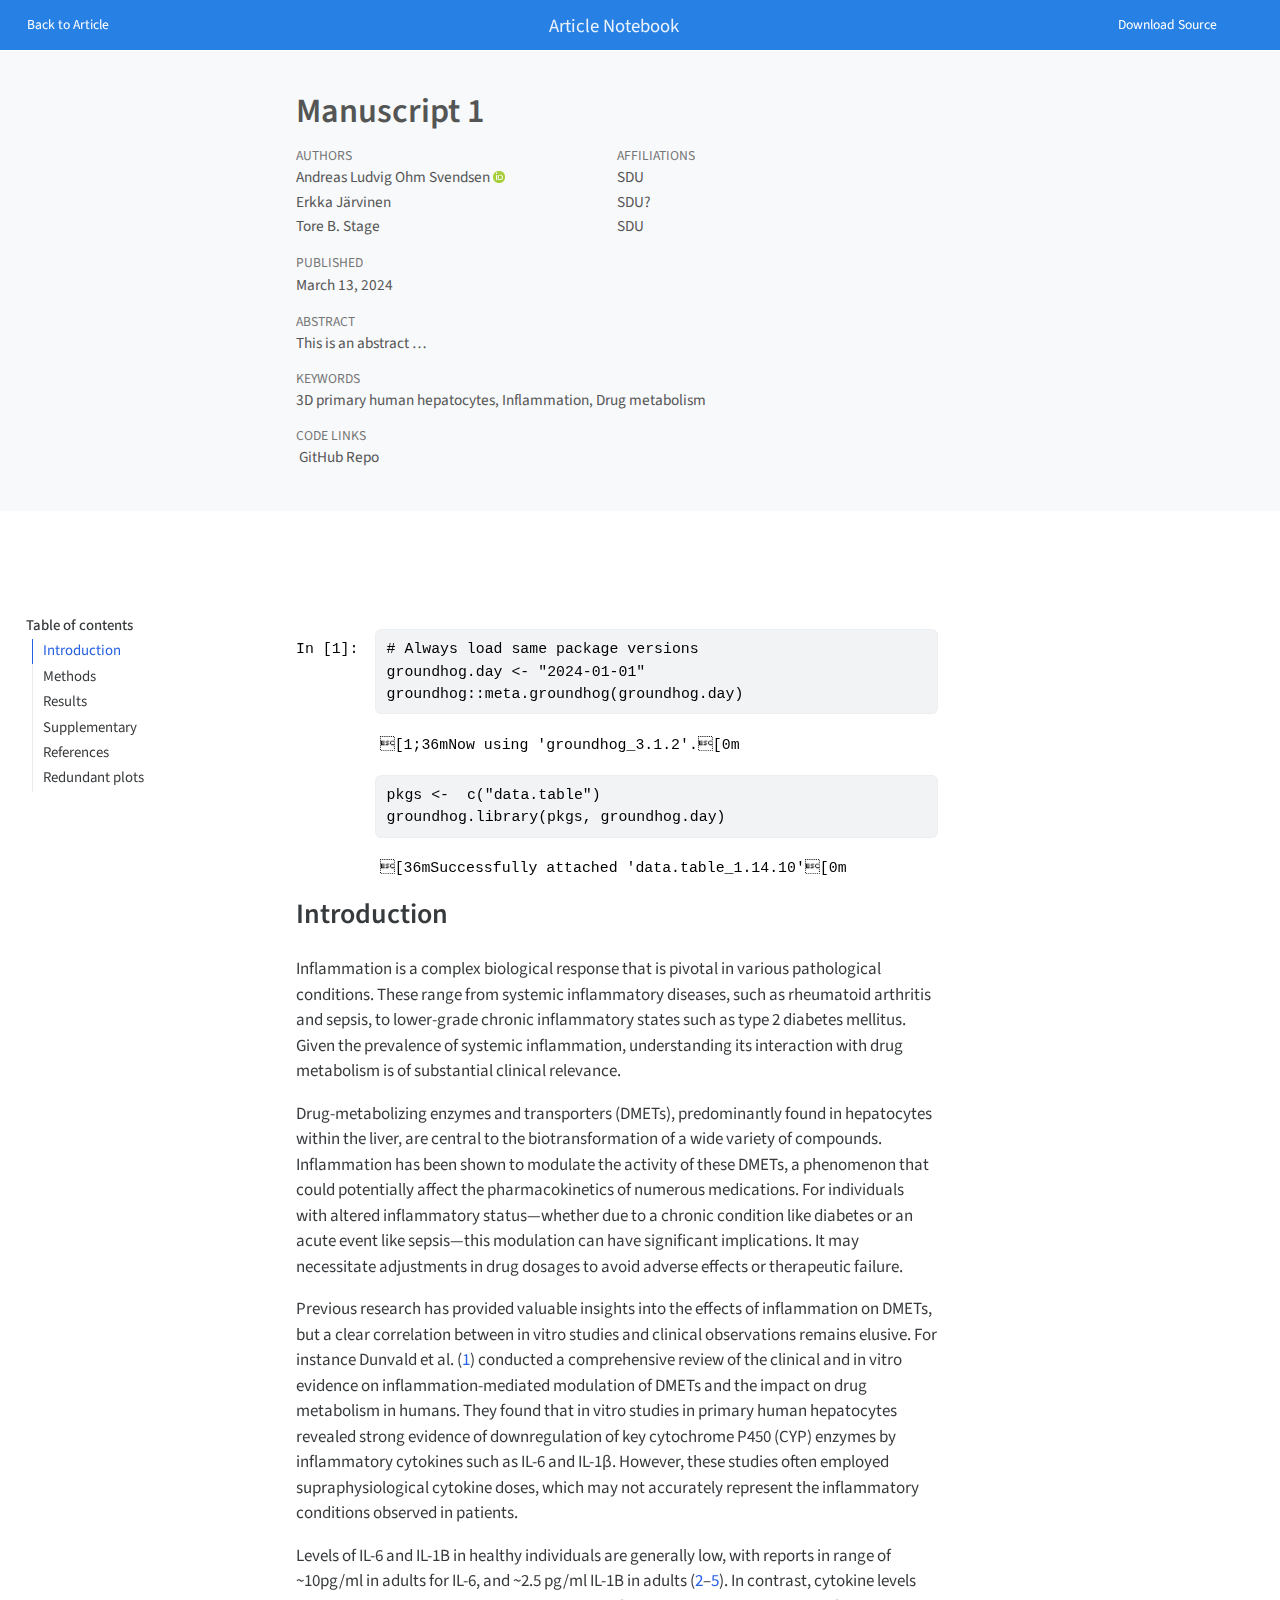
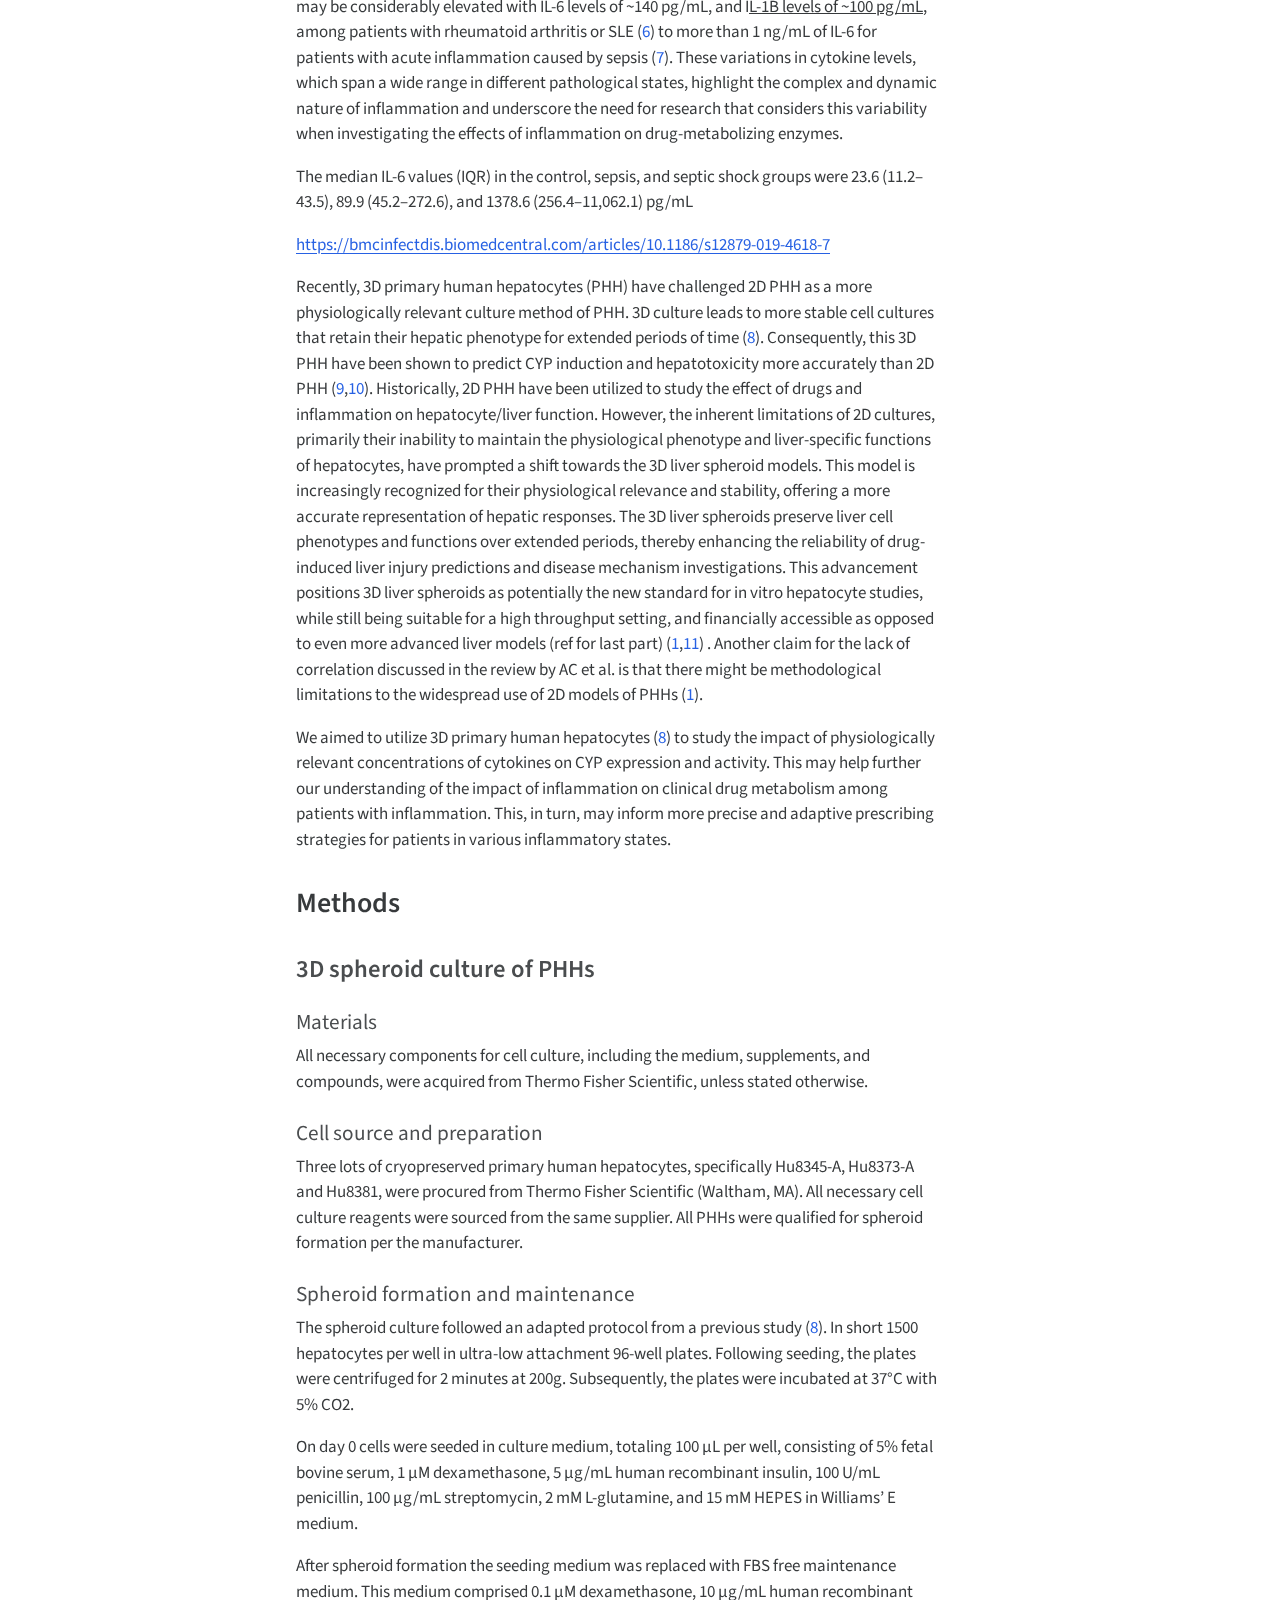
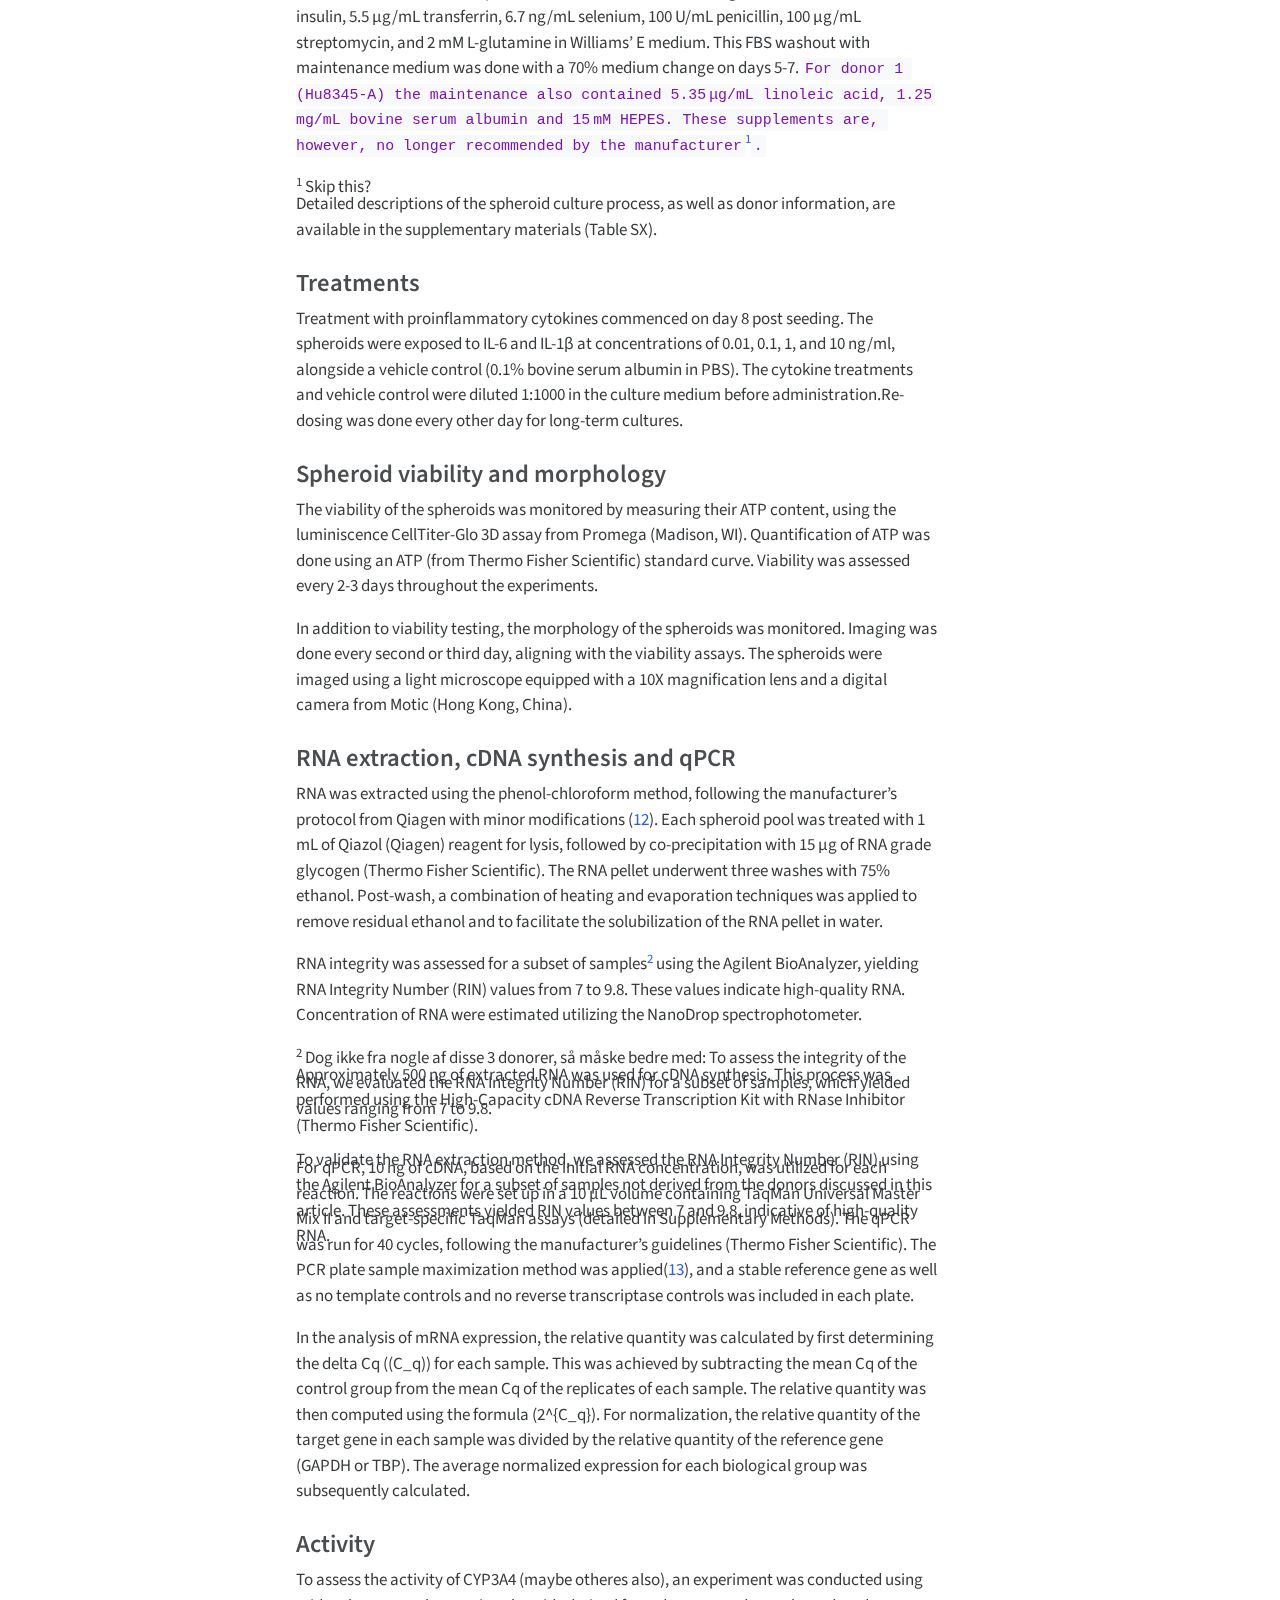
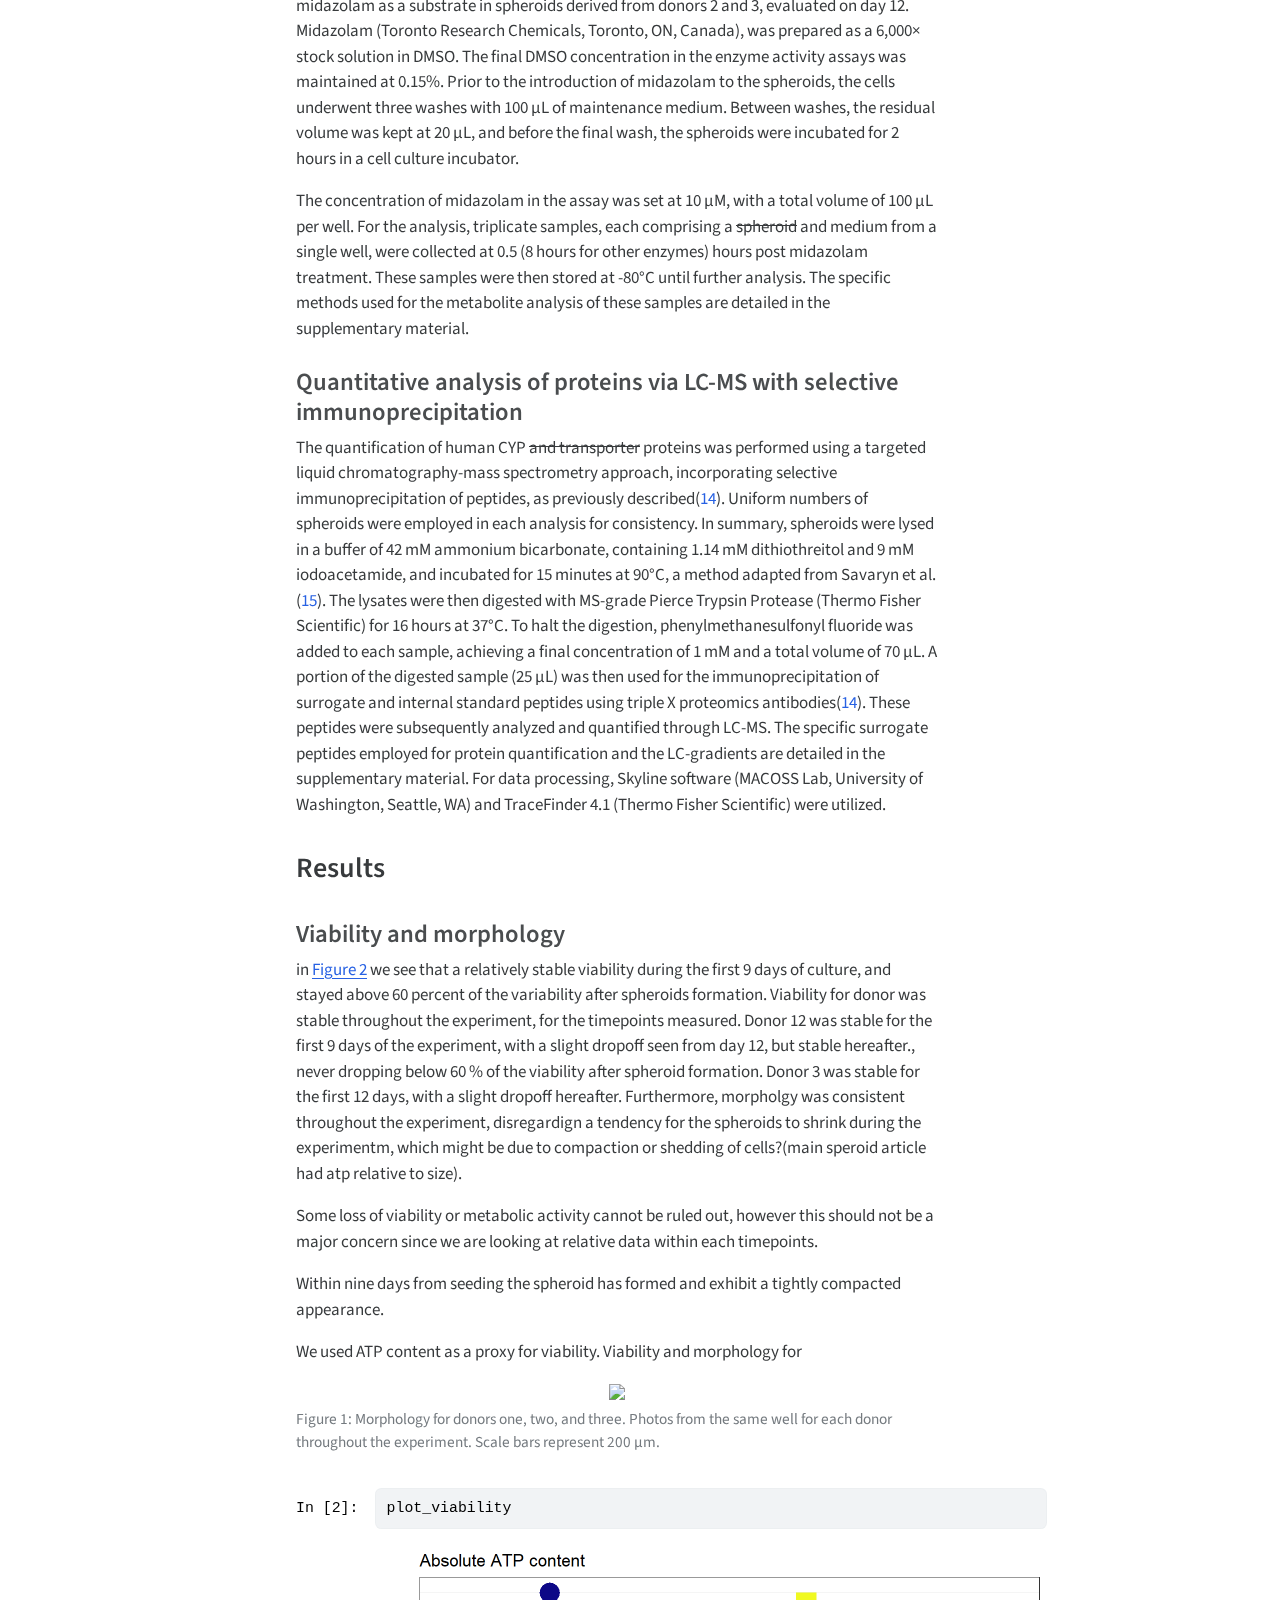
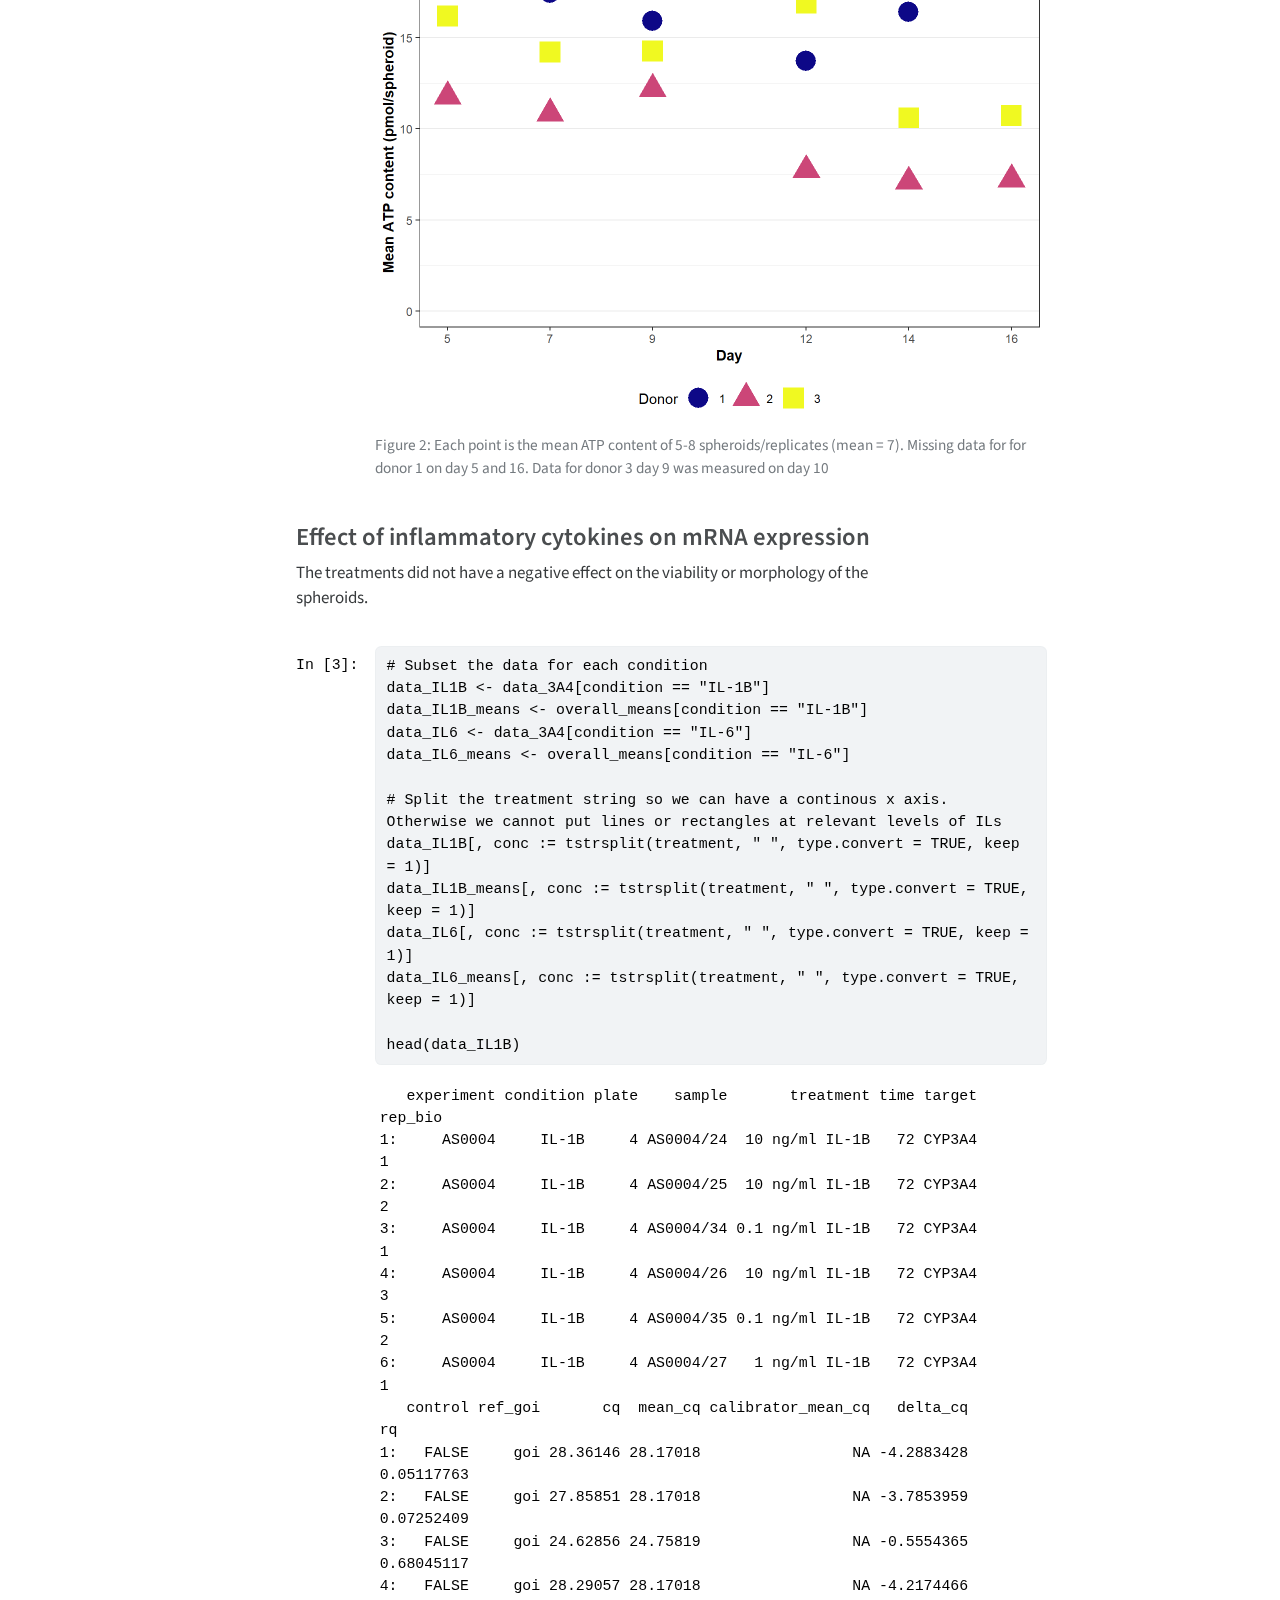
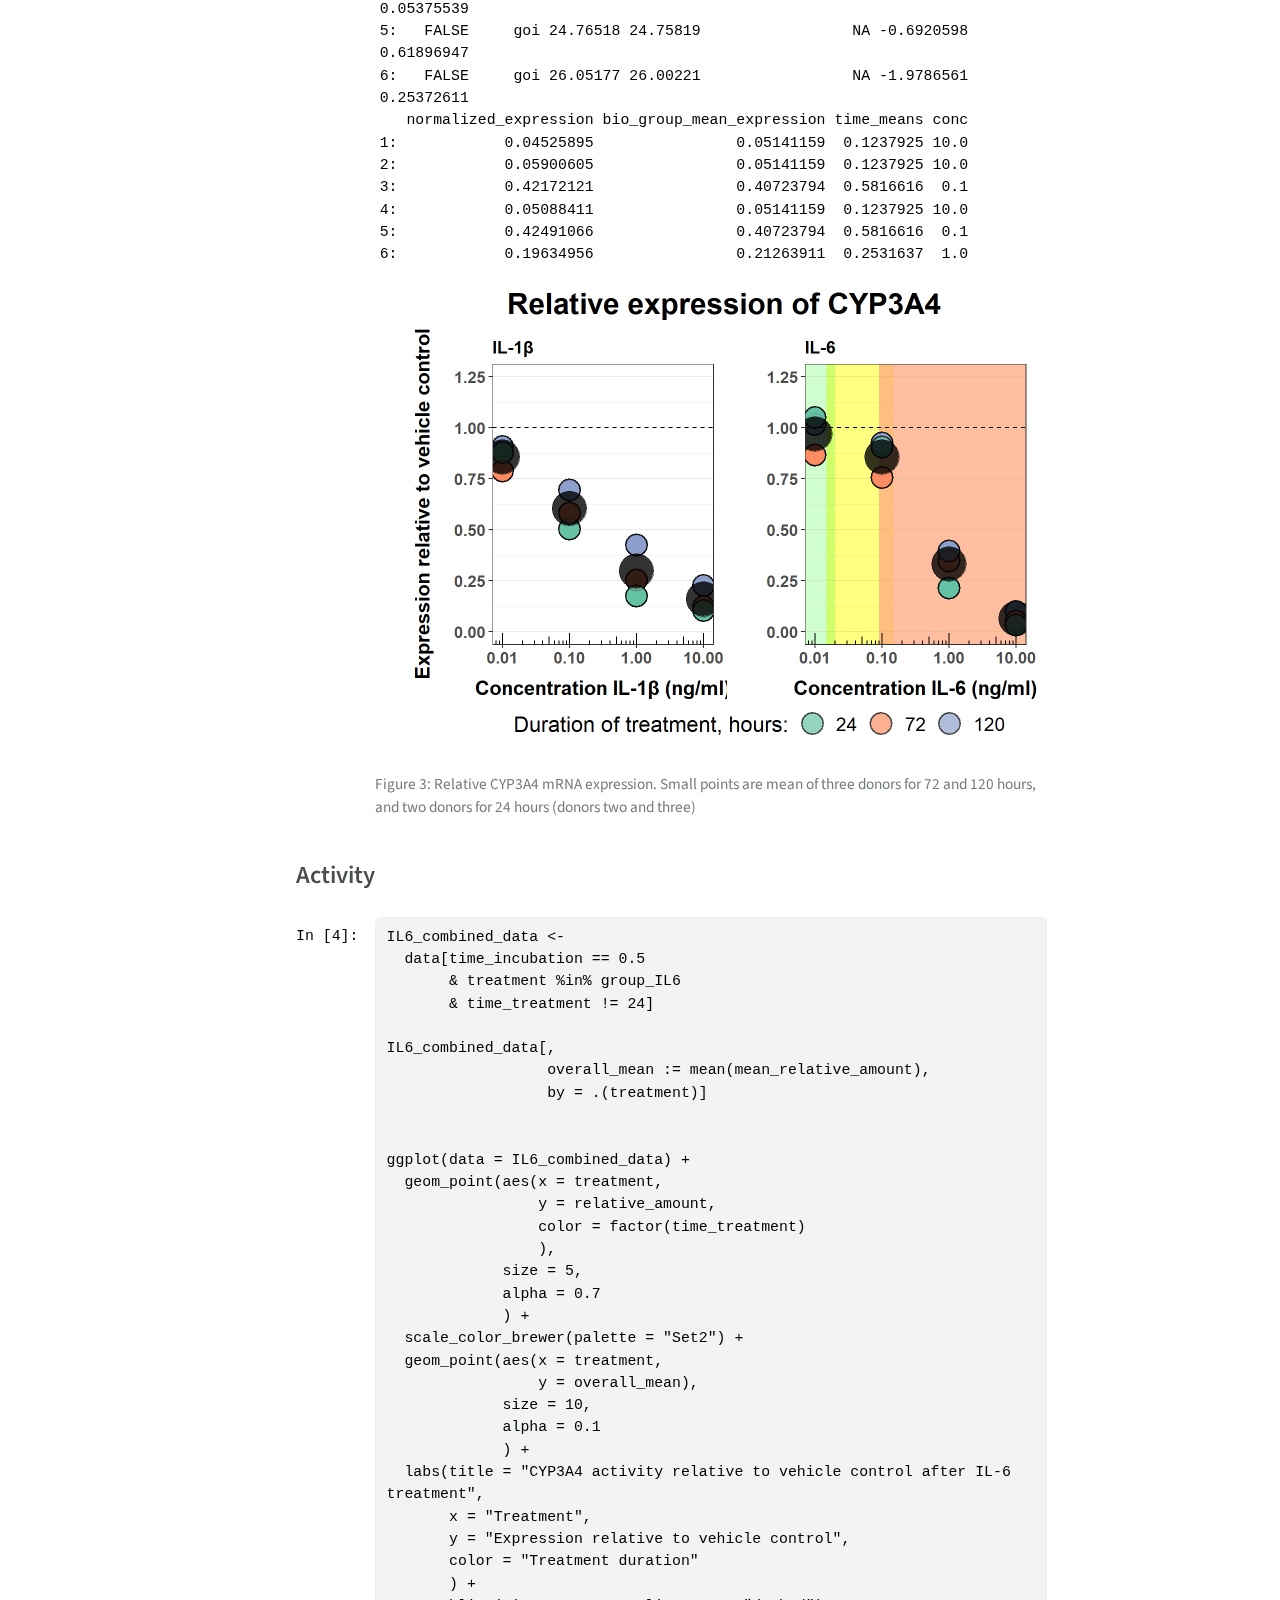
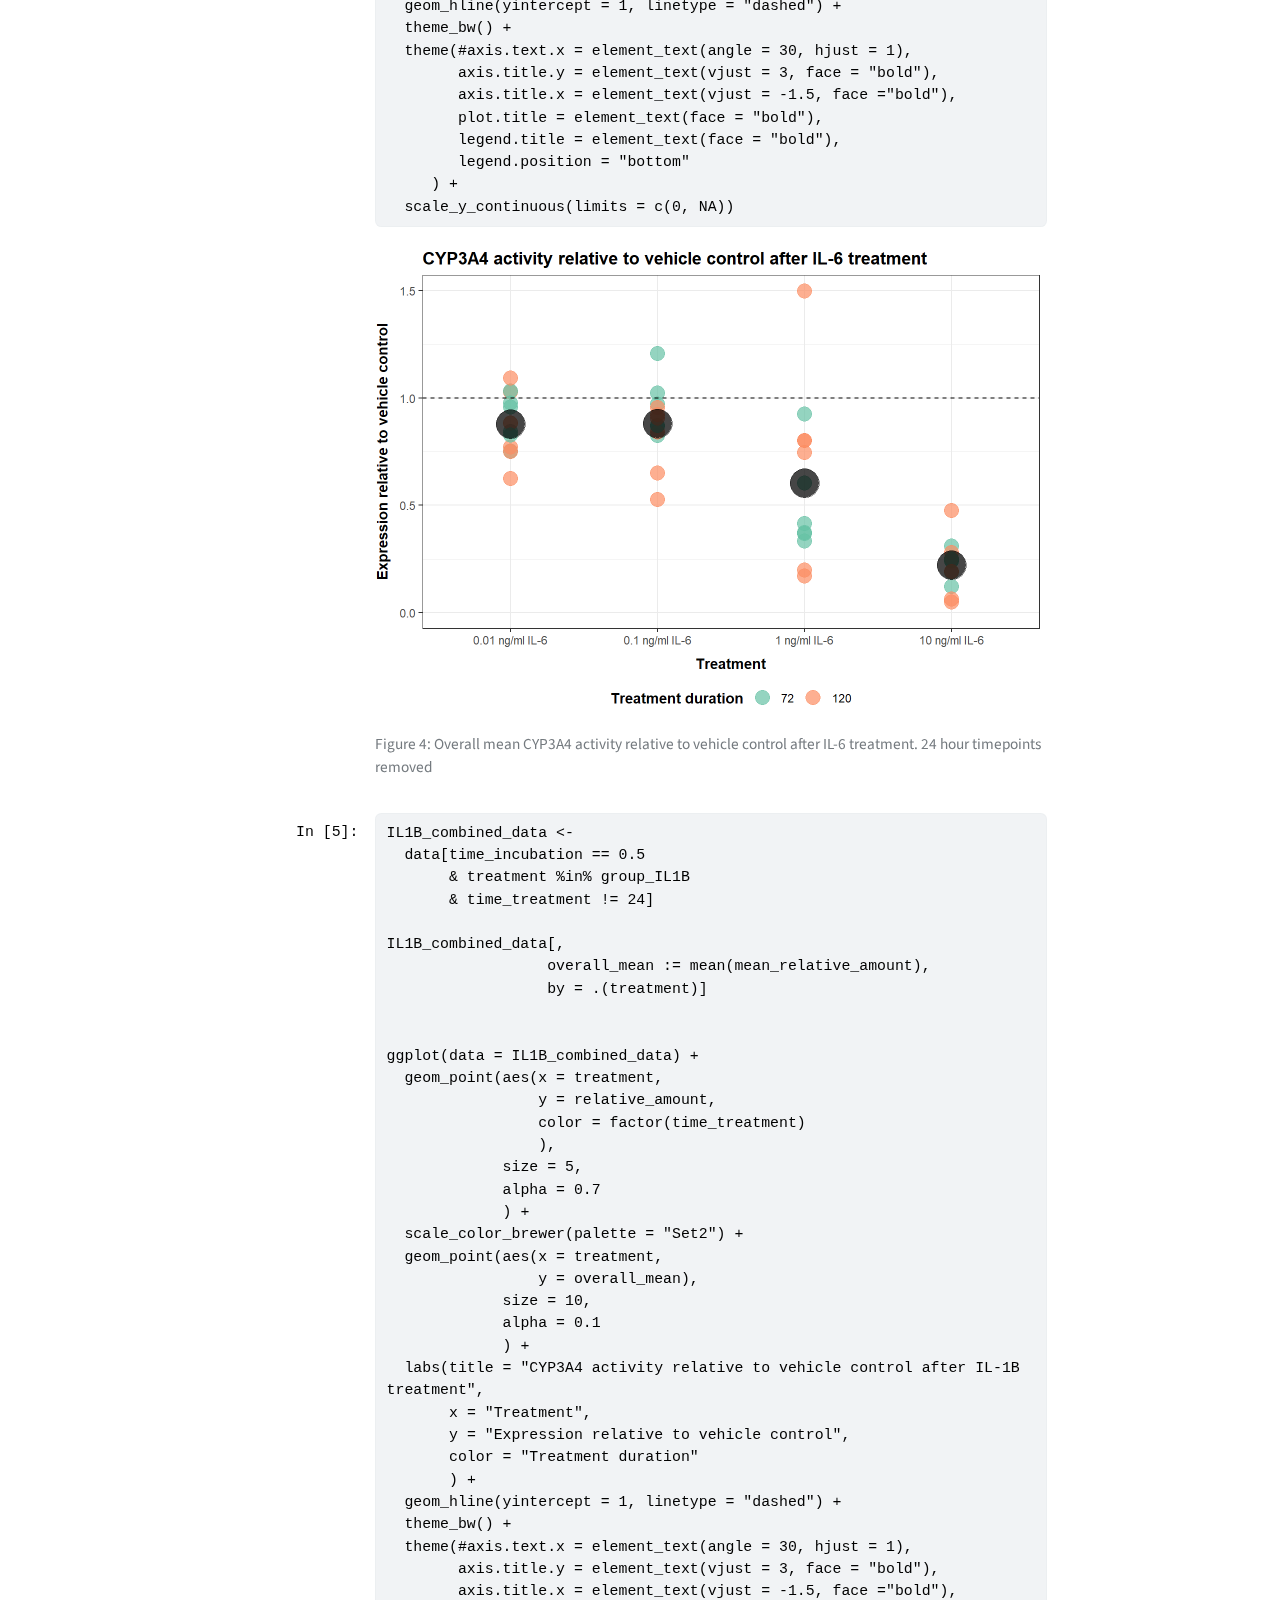
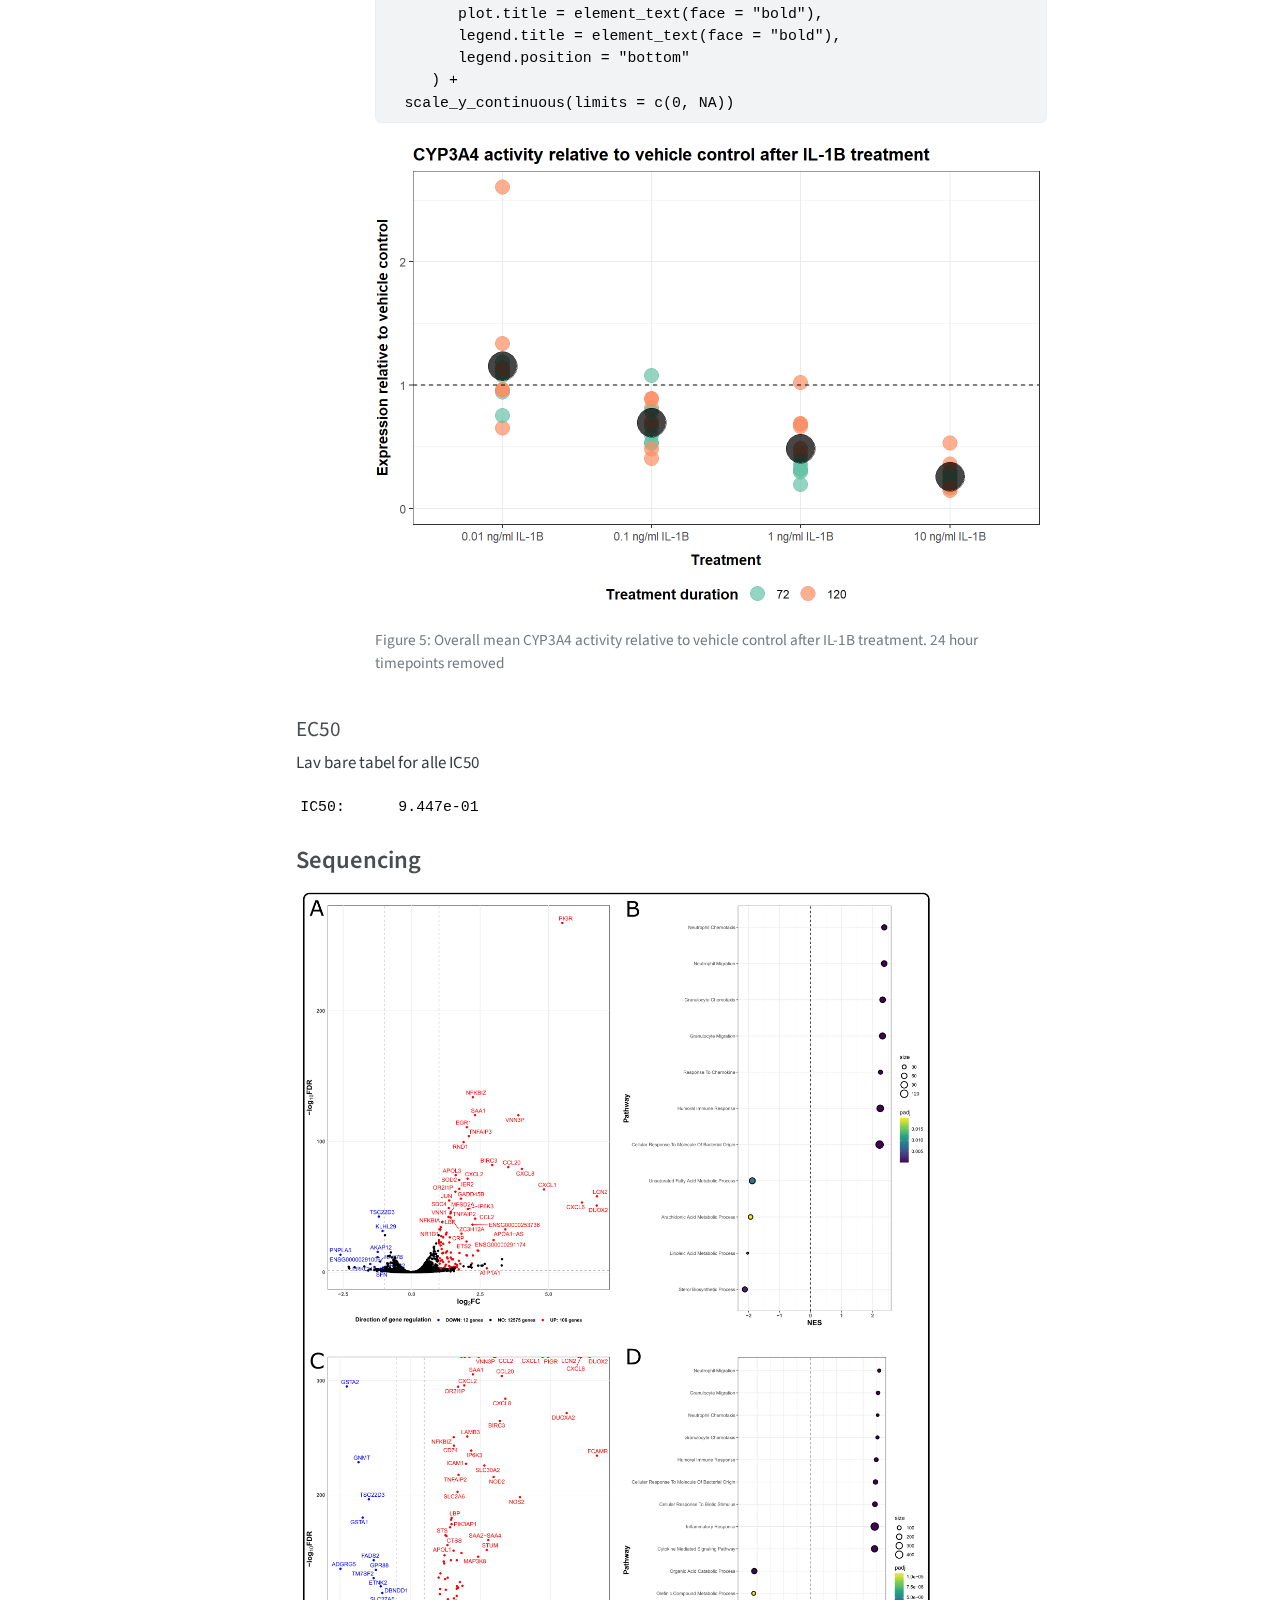
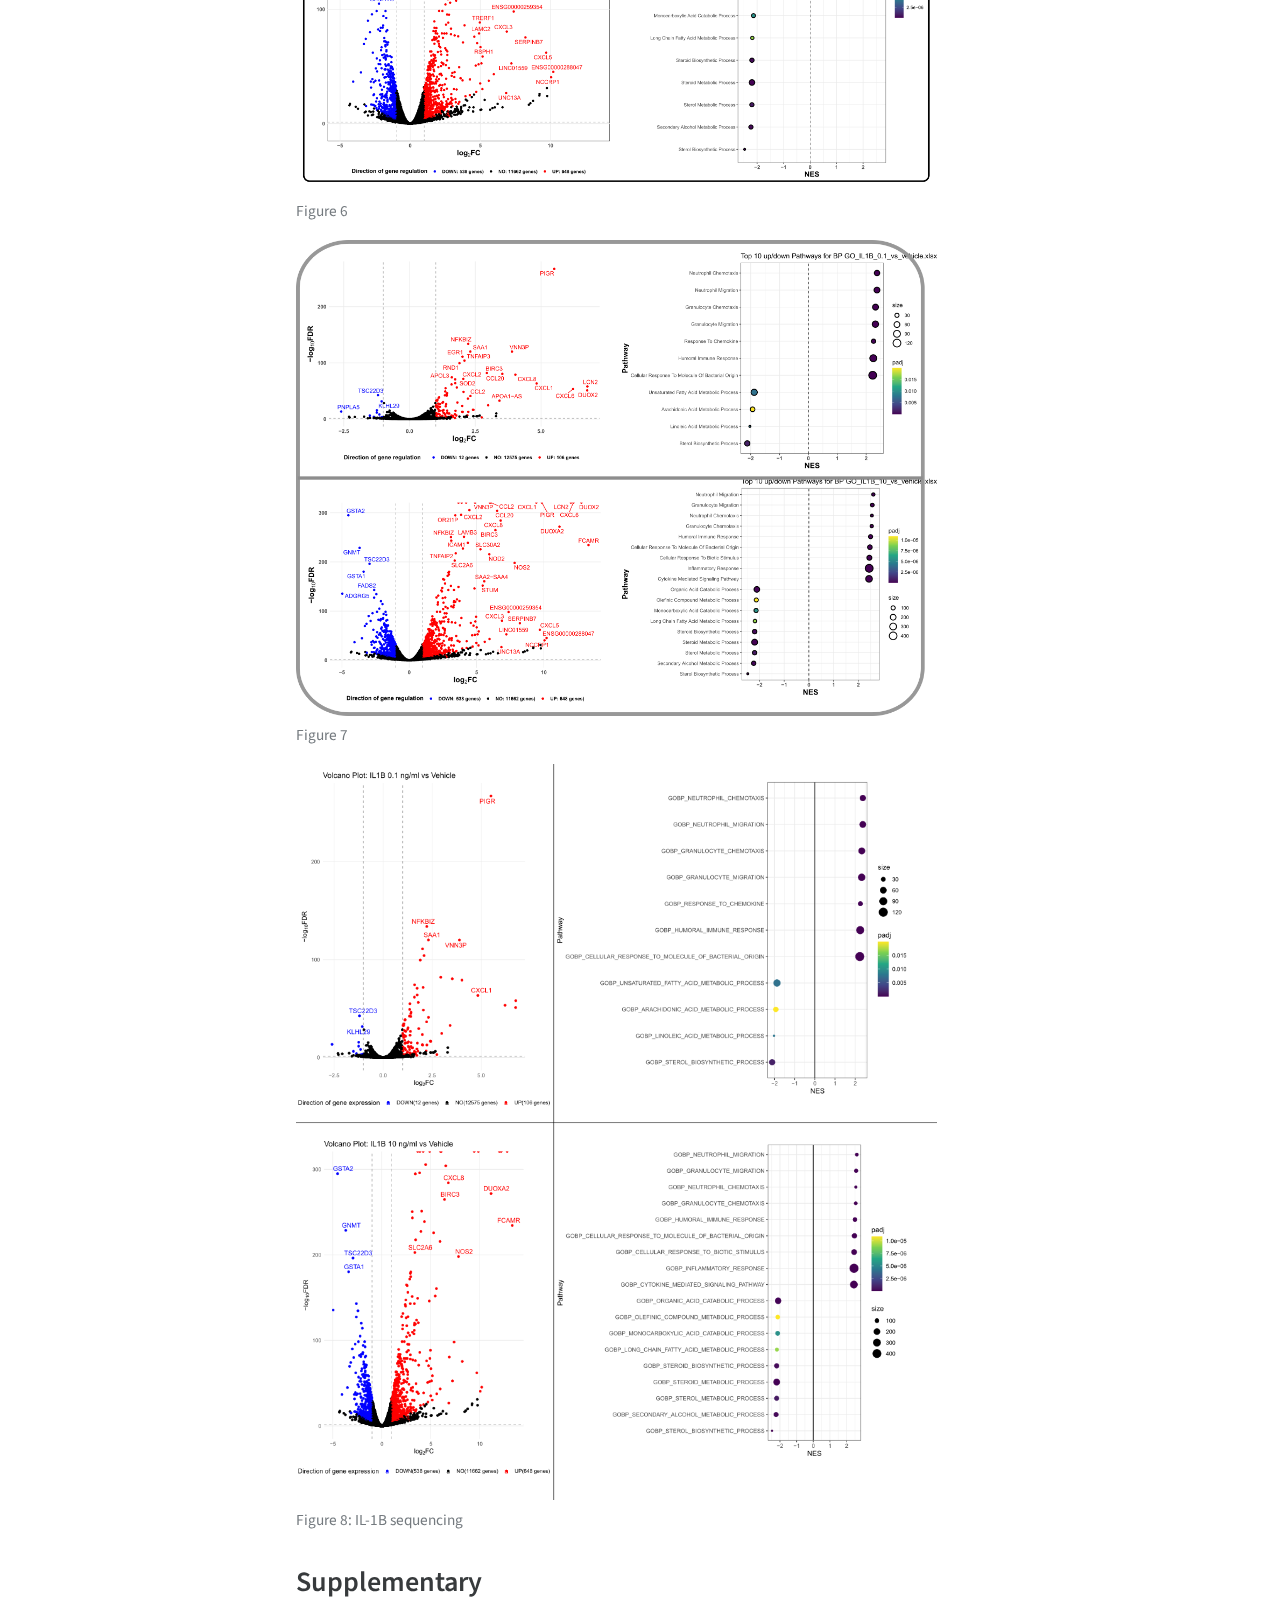
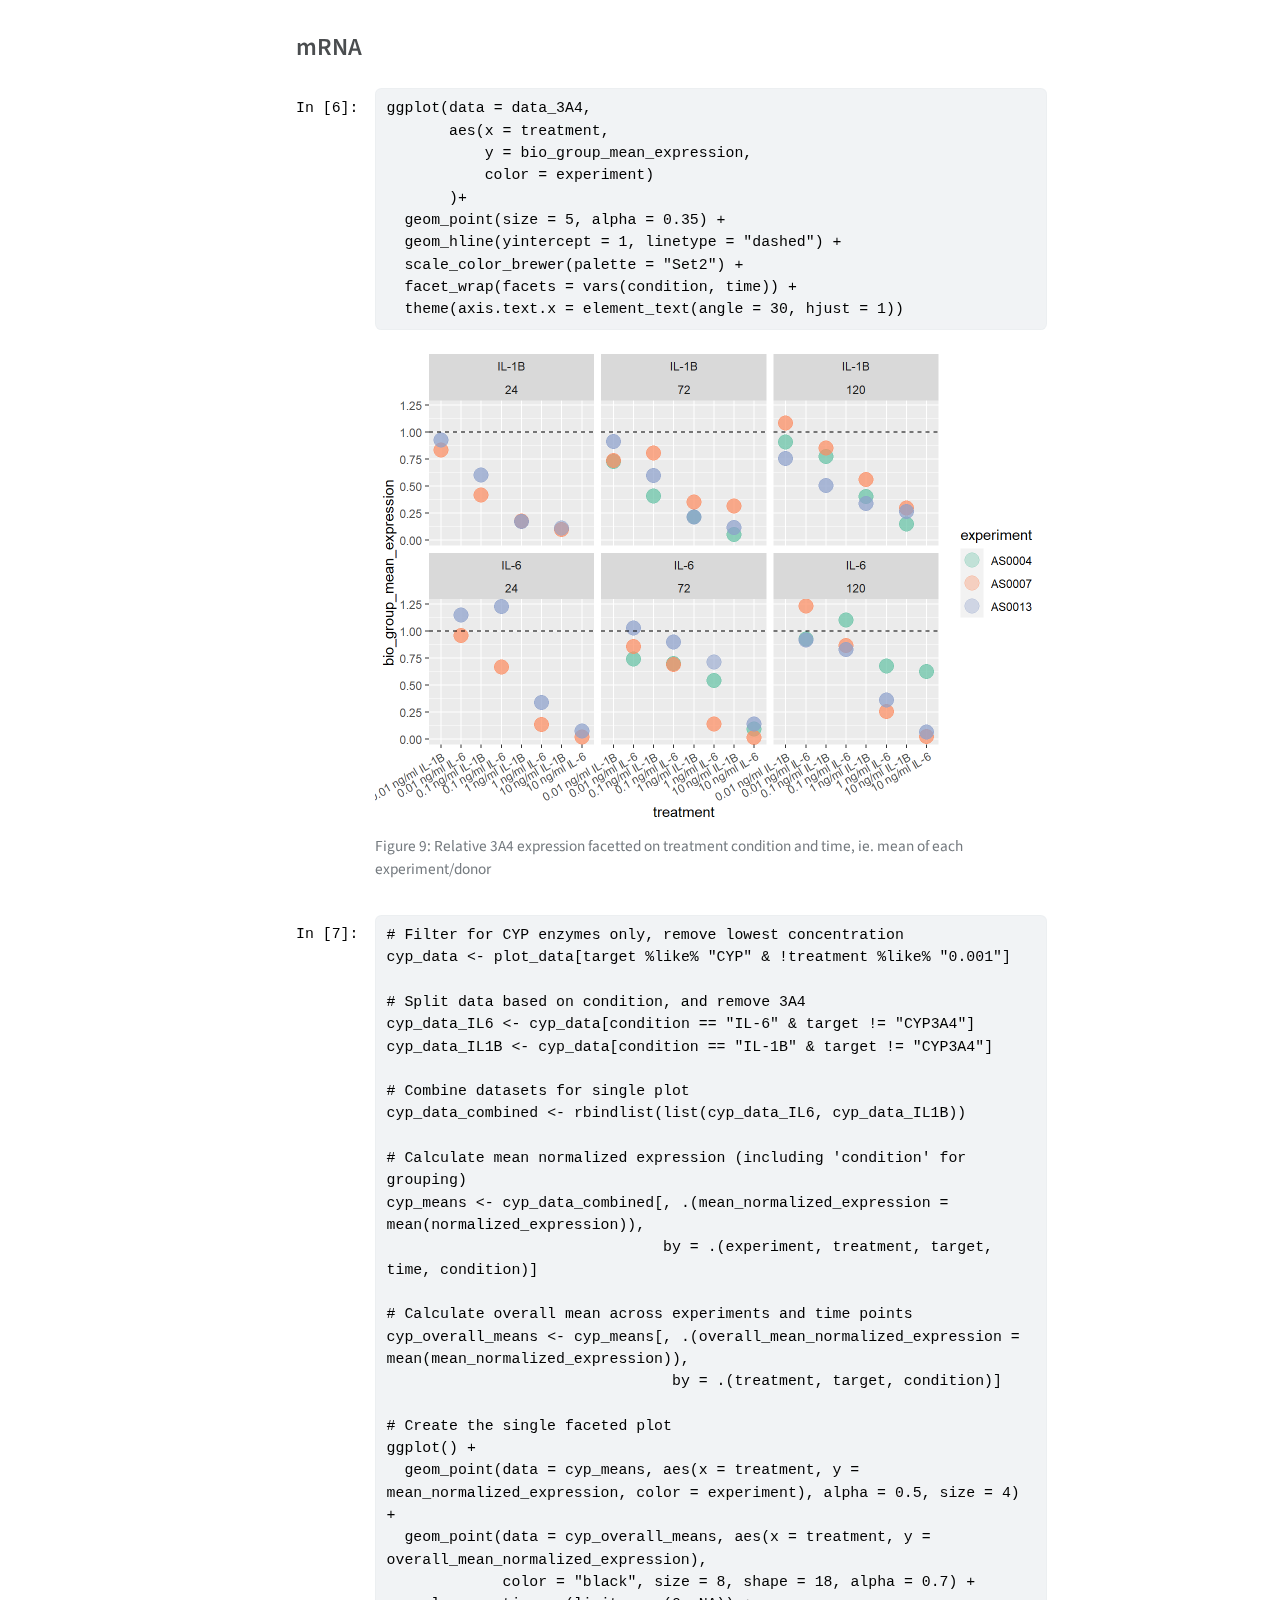
==== commit 5733d006: "Built site for gh-pages" ====
--- a/index-preview.html
+++ b/index-preview.html
@@ -8,7 +8,7 @@
     <meta name="author" content="Andreas Ludvig Ohm Svendsen">
     <meta name="author" content="Erkka Järvinen">
     <meta name="author" content="Tore B. Stage">
-    <meta name="dcterms.date" content="2024-03-11">
+    <meta name="dcterms.date" content="2024-03-13">
     <meta name="keywords" content="3D primary human hepatocytes, Inflammation, Drug metabolism">
 
     <title>Manuscript 1</title>
@@ -196,10 +196,10 @@
 <meta name="citation_author" content="Andreas Ludvig Ohm Svendsen">
 <meta name="citation_author" content="Erkka Järvinen">
 <meta name="citation_author" content="Tore B. Stage">
-<meta name="citation_publication_date" content="2024-03-11">
-<meta name="citation_cover_date" content="2024-03-11">
+<meta name="citation_publication_date" content="2024-03-13">
+<meta name="citation_cover_date" content="2024-03-13">
 <meta name="citation_year" content="2024">
-<meta name="citation_online_date" content="2024-03-11">
+<meta name="citation_online_date" content="2024-03-13">
 <meta name="citation_language" content="en">
 <meta name="citation_reference" content="citation_title=Strategies for the development of volcanic hazard maps in monogenetic volcanic fields: The example of La Palma (Canary Islands);,citation_author=José Marrero;,citation_author=Alicia García;,citation_author=Manuel Berrocoso;,citation_author=Ángeles Llinares;,citation_author=Antonio Rodríguez-Losada;,citation_author=R. Ortiz;,citation_publication_date=2019-07;,citation_cover_date=2019-07;,citation_year=2019;,citation_doi=10.1186/s13617-019-0085-5;,citation_volume=8;,citation_journal_title=Journal of Applied Volcanology;">
 <meta name="citation_reference" content="citation_title=Clinical and Molecular Perspectives on Inflammation-Mediated Regulation of Drug Metabolism and Transport;,citation_author=Ann-Cathrine Dalgård Dunvald;,citation_author=Erkka Järvinen;,citation_author=Christina Mortensen;,citation_author=Tore B. Stage;,citation_fulltext_html_url=https://onlinelibrary.wiley.com/doi/abs/10.1002/cpt.2432;,citation_issue=n/a;,citation_doi=10.1002/cpt.2432;,citation_volume=n/a;,citation_language=en;,citation_journal_title=Clinical Pharmacology &amp;amp;amp; Therapeutics;">
@@ -279,7 +279,7 @@
                 <div>
             <div class="quarto-title-meta-heading">Published</div>
             <div class="quarto-title-meta-contents">
-              <p class="date">March 11, 2024</p>
+              <p class="date">March 13, 2024</p>
             </div>
           </div>
           
@@ -367,6 +367,8 @@
 <p>Drug-metabolizing enzymes and transporters (DMETs), predominantly found in hepatocytes within the liver, are central to the biotransformation of a wide variety of compounds. Inflammation has been shown to modulate the activity of these DMETs, a phenomenon that could potentially affect the pharmacokinetics of numerous medications. For individuals with altered inflammatory status—whether due to a chronic condition like diabetes or an acute event like sepsis—this modulation can have significant implications. It may necessitate adjustments in drug dosages to avoid adverse effects or therapeutic failure.</p>
 <p>Previous research has provided valuable insights into the effects of inflammation on DMETs, but a clear correlation between in vitro studies and clinical observations remains elusive. For instance Dunvald et al. <span class="citation" data-cites="dunvald">(<a href="#ref-dunvald" role="doc-biblioref">1</a>)</span> conducted a comprehensive review of the clinical and in vitro evidence on inflammation-mediated modulation of DMETs and the impact on drug metabolism in humans. They found that in vitro studies in primary human hepatocytes revealed strong evidence of downregulation of key cytochrome P450 (CYP) enzymes by inflammatory cytokines such as IL-6 and IL-1β. However, these studies often employed supraphysiological cytokine doses, which may not accurately represent the inflammatory conditions observed in patients.</p>
 <p>Levels of IL-6 and IL-1B in healthy individuals are generally low, with reports in range of ~10pg/ml in adults for IL-6, and ~2.5 pg/ml IL-1B in adults <span class="citation" data-cites="kim2011 kleiner2013 said2021 strand2020">(<a href="#ref-kim2011" role="doc-biblioref">2</a>–<a href="#ref-strand2020" role="doc-biblioref">5</a>)</span>. In contrast, cytokine levels may be considerably elevated with IL-6 levels of ~140 pg/mL, and I<u>L-1B levels of ~100 pg/mL</u>, among patients with rheumatoid arthritis or SLE <span class="citation" data-cites="umare2014">(<a href="#ref-umare2014" role="doc-biblioref">6</a>)</span> to more than 1 ng/mL of IL-6 for patients with acute inflammation caused by sepsis <span class="citation" data-cites="franco2019">(<a href="#ref-franco2019" role="doc-biblioref">7</a>)</span>. These variations in cytokine levels, which span a wide range in different pathological states, highlight the complex and dynamic nature of inflammation and underscore the need for research that considers this variability when investigating the effects of inflammation on drug-metabolizing enzymes.</p>
+<p>The median IL-6 values (IQR) in the control, sepsis, and septic shock groups were 23.6 (11.2–43.5), 89.9 (45.2–272.6), and 1378.6 (256.4–11,062.1) pg/mL</p>
+<p><a href="https://bmcinfectdis.biomedcentral.com/articles/10.1186/s12879-019-4618-7" class="uri">https://bmcinfectdis.biomedcentral.com/articles/10.1186/s12879-019-4618-7</a></p>
 <p>Recently, 3D primary human hepatocytes (PHH) have challenged 2D PHH as a more physiologically relevant culture method of PHH. 3D culture leads to more stable cell cultures that retain their hepatic phenotype for extended periods of time <span class="citation" data-cites="bell2016">(<a href="#ref-bell2016" role="doc-biblioref">8</a>)</span>. Consequently, this 3D PHH have been shown to predict CYP induction and hepatotoxicity more accurately than 2D PHH <span class="citation" data-cites="bell2018 järvinen2023">(<a href="#ref-bell2018" role="doc-biblioref">9</a>,<a href="#ref-järvinen2023" role="doc-biblioref">10</a>)</span>. Historically, 2D PHH have been utilized to study the effect of drugs and inflammation on hepatocyte/liver function. However, the inherent limitations of 2D cultures, primarily their inability to maintain the physiological phenotype and liver-specific functions of hepatocytes, have prompted a shift towards the 3D liver spheroid models. This model is increasingly recognized for their physiological relevance and stability, offering a more accurate representation of hepatic responses. The 3D liver spheroids preserve liver cell phenotypes and functions over extended periods, thereby enhancing the reliability of drug-induced liver injury predictions and disease mechanism investigations. This advancement positions 3D liver spheroids as potentially the new standard for in vitro hepatocyte studies, while still being suitable for a high throughput setting, and financially accessible as opposed to even more advanced liver models (ref for last part) <span class="citation" data-cites="ingelman-sundberg dunvald">(<a href="#ref-dunvald" role="doc-biblioref">1</a>,<a href="#ref-ingelman-sundberg" role="doc-biblioref">11</a>)</span> . Another claim for the lack of correlation discussed in the review by AC et al.&nbsp;is that there might be methodological limitations to the widespread use of 2D models of PHHs <span class="citation" data-cites="dunvald">(<a href="#ref-dunvald" role="doc-biblioref">1</a>)</span>.</p>
 <p>We aimed to utilize 3D primary human hepatocytes <span class="citation" data-cites="bell2016">(<a href="#ref-bell2016" role="doc-biblioref">8</a>)</span> to study the impact of physiologically relevant concentrations of cytokines on CYP expression and activity. This may help further our understanding of the impact of inflammation on clinical drug metabolism among patients with inflammation. This, in turn, may inform more precise and adaptive prescribing strategies for patients in various inflammatory states.</p>
 </section>
@@ -458,57 +460,51 @@
 <section id="effect-of-inflammatory-cytokines-on-mrna-expression" class="level3">
 <h3 class="anchored" data-anchor-id="effect-of-inflammatory-cytokines-on-mrna-expression">Effect of inflammatory cytokines on mRNA expression</h3>
 <p>The treatments did not have a negative effect on the viability or morphology of the spheroids.</p>
-<div class="quarto-embed-nb-cell" data-notebook="/home/runner/work/manuscript/manuscript/notebooks/qPCR/mRNA.qmd" data-notebook-title="mRNA" data-notebook-cellid="cell-fig-mRNA-CYP3A4">
-<div class="cell-container"><div class="cell-decorator"><pre>In [3]:</pre></div><div id="cell-fig-mRNA-CYP3A4" class="cell">
-<div class="sourceCode cell-code" id="cb6"><pre class="sourceCode python code-with-copy"><code class="sourceCode python"><span id="cb6-1"><a href="#cb6-1" aria-hidden="true" tabindex="-1"></a><span class="co"># ggplot(data_3A4[condition == "IL-6"]) +</span></span>
-<span id="cb6-2"><a href="#cb6-2" aria-hidden="true" tabindex="-1"></a><span class="co">#   geom_point(mapping = aes(x = treatment,</span></span>
-<span id="cb6-3"><a href="#cb6-3" aria-hidden="true" tabindex="-1"></a><span class="co">#                            y = time_means,</span></span>
-<span id="cb6-4"><a href="#cb6-4" aria-hidden="true" tabindex="-1"></a><span class="co">#                            fill = factor(time),</span></span>
-<span id="cb6-5"><a href="#cb6-5" aria-hidden="true" tabindex="-1"></a><span class="co">#                            shape = factor(time)</span></span>
-<span id="cb6-6"><a href="#cb6-6" aria-hidden="true" tabindex="-1"></a><span class="co">#                            ),</span></span>
-<span id="cb6-7"><a href="#cb6-7" aria-hidden="true" tabindex="-1"></a><span class="co">#              shape = c("21", "22", "23")</span></span>
-<span id="cb6-8"><a href="#cb6-8" aria-hidden="true" tabindex="-1"></a><span class="co">#              size = 7)</span></span>
-<span id="cb6-9"><a href="#cb6-9" aria-hidden="true" tabindex="-1"></a><span class="co">#              </span></span>
-<span id="cb6-10"><a href="#cb6-10" aria-hidden="true" tabindex="-1"></a></span>
-<span id="cb6-11"><a href="#cb6-11" aria-hidden="true" tabindex="-1"></a>plot_3A4 <span class="op">&lt;-</span> </span>
-<span id="cb6-12"><a href="#cb6-12" aria-hidden="true" tabindex="-1"></a>  ggplot(data <span class="op">=</span> data_3A4,</span>
-<span id="cb6-13"><a href="#cb6-13" aria-hidden="true" tabindex="-1"></a>         aes(x <span class="op">=</span> treatment,</span>
-<span id="cb6-14"><a href="#cb6-14" aria-hidden="true" tabindex="-1"></a>             y <span class="op">=</span> time_means,</span>
-<span id="cb6-15"><a href="#cb6-15" aria-hidden="true" tabindex="-1"></a>             color <span class="op">=</span> factor(time)</span>
-<span id="cb6-16"><a href="#cb6-16" aria-hidden="true" tabindex="-1"></a>             )</span>
-<span id="cb6-17"><a href="#cb6-17" aria-hidden="true" tabindex="-1"></a>         ) <span class="op">+</span></span>
-<span id="cb6-18"><a href="#cb6-18" aria-hidden="true" tabindex="-1"></a>  facet_wrap(facets <span class="op">=</span> <span class="bu">vars</span>(condition)) <span class="op">+</span></span>
-<span id="cb6-19"><a href="#cb6-19" aria-hidden="true" tabindex="-1"></a>  geom_point(size <span class="op">=</span> <span class="dv">5</span>) <span class="op">+</span> </span>
-<span id="cb6-20"><a href="#cb6-20" aria-hidden="true" tabindex="-1"></a>  scale_color_brewer(palette <span class="op">=</span> <span class="st">"Set2"</span>) <span class="op">+</span></span>
-<span id="cb6-21"><a href="#cb6-21" aria-hidden="true" tabindex="-1"></a>  geom_point(data <span class="op">=</span> overall_means, </span>
-<span id="cb6-22"><a href="#cb6-22" aria-hidden="true" tabindex="-1"></a>             aes(x <span class="op">=</span> treatment,</span>
-<span id="cb6-23"><a href="#cb6-23" aria-hidden="true" tabindex="-1"></a>                 y <span class="op">=</span> overall_mean),</span>
-<span id="cb6-24"><a href="#cb6-24" aria-hidden="true" tabindex="-1"></a>             size <span class="op">=</span> <span class="dv">8</span>,</span>
-<span id="cb6-25"><a href="#cb6-25" aria-hidden="true" tabindex="-1"></a>             color <span class="op">=</span> <span class="st">"black"</span>,</span>
-<span id="cb6-26"><a href="#cb6-26" aria-hidden="true" tabindex="-1"></a>             alpha <span class="op">=</span> <span class="fl">0.7</span>) <span class="op">+</span></span>
-<span id="cb6-27"><a href="#cb6-27" aria-hidden="true" tabindex="-1"></a>  theme_bw() <span class="op">+</span></span>
-<span id="cb6-28"><a href="#cb6-28" aria-hidden="true" tabindex="-1"></a>  labs(title <span class="op">=</span> <span class="st">"Relative expression of CYP3A4"</span>,</span>
-<span id="cb6-29"><a href="#cb6-29" aria-hidden="true" tabindex="-1"></a>       x <span class="op">=</span> <span class="st">"Treatment"</span>,</span>
-<span id="cb6-30"><a href="#cb6-30" aria-hidden="true" tabindex="-1"></a>       y <span class="op">=</span> <span class="st">"Expression relative to vehicle control"</span>,</span>
-<span id="cb6-31"><a href="#cb6-31" aria-hidden="true" tabindex="-1"></a>       color <span class="op">=</span> <span class="st">"Time"</span></span>
-<span id="cb6-32"><a href="#cb6-32" aria-hidden="true" tabindex="-1"></a>       )  <span class="op">+</span></span>
-<span id="cb6-33"><a href="#cb6-33" aria-hidden="true" tabindex="-1"></a>  theme(axis.text.x <span class="op">=</span> element_text(angle <span class="op">=</span> <span class="dv">30</span>, hjust <span class="op">=</span> <span class="dv">1</span>),</span>
-<span id="cb6-34"><a href="#cb6-34" aria-hidden="true" tabindex="-1"></a>        axis.title.y <span class="op">=</span> element_text(vjust <span class="op">=</span> <span class="dv">3</span>, face <span class="op">=</span> <span class="st">"bold"</span>),</span>
-<span id="cb6-35"><a href="#cb6-35" aria-hidden="true" tabindex="-1"></a>        axis.title.x <span class="op">=</span> element_text(vjust <span class="op">=</span> <span class="op">-</span><span class="fl">1.5</span>, face <span class="op">=</span><span class="st">"bold"</span>),</span>
-<span id="cb6-36"><a href="#cb6-36" aria-hidden="true" tabindex="-1"></a>        plot.title <span class="op">=</span> element_text(face <span class="op">=</span> <span class="st">"bold"</span>),</span>
-<span id="cb6-37"><a href="#cb6-37" aria-hidden="true" tabindex="-1"></a>        legend.title <span class="op">=</span> element_text(face <span class="op">=</span> <span class="st">"bold"</span>),</span>
-<span id="cb6-38"><a href="#cb6-38" aria-hidden="true" tabindex="-1"></a>        legend.position <span class="op">=</span> <span class="st">"bottom"</span></span>
-<span id="cb6-39"><a href="#cb6-39" aria-hidden="true" tabindex="-1"></a>     )</span>
-<span id="cb6-40"><a href="#cb6-40" aria-hidden="true" tabindex="-1"></a></span>
-<span id="cb6-41"><a href="#cb6-41" aria-hidden="true" tabindex="-1"></a></span>
-<span id="cb6-42"><a href="#cb6-42" aria-hidden="true" tabindex="-1"></a>plot_3A4</span></code><button title="Copy to Clipboard" class="code-copy-button"><i class="bi"></i></button></pre></div>
-<div class="cell-output cell-output-display">
-<div id="fig-mrna-cyp3a4" class="quarto-figure quarto-figure-center quarto-float anchored">
-<figure class="quarto-float quarto-float-fig figure">
-<div aria-describedby="fig-mrna-cyp3a4-caption-0ceaefa1-69ba-4598-a22c-09a6ac19f8ca" class="">
-<a href="index_files/figure-html/notebooks-qPCR-mRNA-fig-mrna-cyp3a4-output-1.png" class="lightbox" data-gallery="quarto-lightbox-gallery-3" title="Figure&nbsp;3: Relative CYP3A4 mRNA expression. Small points are mean of three donors for 72 and 120 hours, and two donors for 24 hours (donors two and three)"><img src="index_files/figure-html/notebooks-qPCR-mRNA-fig-mrna-cyp3a4-output-1.png" width="672" height="480" class="figure-img"></a>
-</div>
-<figcaption class="quarto-float-caption-bottom quarto-float-caption quarto-float-fig" id="fig-mrna-cyp3a4-caption-0ceaefa1-69ba-4598-a22c-09a6ac19f8ca">
+<div class="quarto-embed-nb-cell" data-notebook="/home/runner/work/manuscript/manuscript/notebooks/qPCR/mRNA.qmd" data-notebook-title="mRNA" data-notebook-cellid="cell-fig-mRNA-CYP3A4-main">
+<div class="cell-container"><div class="cell-decorator"><pre>In [3]:</pre></div><div id="cell-fig-mRNA-CYP3A4-main" class="cell">
+<div class="sourceCode cell-code" id="cb6"><pre class="sourceCode python code-with-copy"><code class="sourceCode python"><span id="cb6-1"><a href="#cb6-1" aria-hidden="true" tabindex="-1"></a><span class="co"># Subset the data for each condition</span></span>
+<span id="cb6-2"><a href="#cb6-2" aria-hidden="true" tabindex="-1"></a>data_IL1B <span class="op">&lt;-</span> data_3A4[condition <span class="op">==</span> <span class="st">"IL-1B"</span>]</span>
+<span id="cb6-3"><a href="#cb6-3" aria-hidden="true" tabindex="-1"></a>data_IL1B_means <span class="op">&lt;-</span> overall_means[condition <span class="op">==</span> <span class="st">"IL-1B"</span>]</span>
+<span id="cb6-4"><a href="#cb6-4" aria-hidden="true" tabindex="-1"></a>data_IL6 <span class="op">&lt;-</span> data_3A4[condition <span class="op">==</span> <span class="st">"IL-6"</span>]</span>
+<span id="cb6-5"><a href="#cb6-5" aria-hidden="true" tabindex="-1"></a>data_IL6_means <span class="op">&lt;-</span> overall_means[condition <span class="op">==</span> <span class="st">"IL-6"</span>]</span>
+<span id="cb6-6"><a href="#cb6-6" aria-hidden="true" tabindex="-1"></a></span>
+<span id="cb6-7"><a href="#cb6-7" aria-hidden="true" tabindex="-1"></a><span class="co"># Split the treatment string so we can have a continous x axis. Otherwise we cannot put lines or rectangles at relevant levels of ILs</span></span>
+<span id="cb6-8"><a href="#cb6-8" aria-hidden="true" tabindex="-1"></a>data_IL1B[, conc <span class="op">:=</span> tstrsplit(treatment, <span class="st">" "</span>, <span class="bu">type</span>.convert <span class="op">=</span> TRUE, keep <span class="op">=</span> <span class="dv">1</span>)]</span>
+<span id="cb6-9"><a href="#cb6-9" aria-hidden="true" tabindex="-1"></a>data_IL1B_means[, conc <span class="op">:=</span> tstrsplit(treatment, <span class="st">" "</span>, <span class="bu">type</span>.convert <span class="op">=</span> TRUE, keep <span class="op">=</span> <span class="dv">1</span>)]</span>
+<span id="cb6-10"><a href="#cb6-10" aria-hidden="true" tabindex="-1"></a>data_IL6[, conc <span class="op">:=</span> tstrsplit(treatment, <span class="st">" "</span>, <span class="bu">type</span>.convert <span class="op">=</span> TRUE, keep <span class="op">=</span> <span class="dv">1</span>)]</span>
+<span id="cb6-11"><a href="#cb6-11" aria-hidden="true" tabindex="-1"></a>data_IL6_means[, conc <span class="op">:=</span> tstrsplit(treatment, <span class="st">" "</span>, <span class="bu">type</span>.convert <span class="op">=</span> TRUE, keep <span class="op">=</span> <span class="dv">1</span>)]</span>
+<span id="cb6-12"><a href="#cb6-12" aria-hidden="true" tabindex="-1"></a></span>
+<span id="cb6-13"><a href="#cb6-13" aria-hidden="true" tabindex="-1"></a>head(data_IL1B)</span></code><button title="Copy to Clipboard" class="code-copy-button"><i class="bi"></i></button></pre></div>
+<div class="cell-output cell-output-stdout">
+<pre><code>   experiment condition plate    sample       treatment time target rep_bio
+1:     AS0004     IL-1B     4 AS0004/24  10 ng/ml IL-1B   72 CYP3A4       1
+2:     AS0004     IL-1B     4 AS0004/25  10 ng/ml IL-1B   72 CYP3A4       2
+3:     AS0004     IL-1B     4 AS0004/34 0.1 ng/ml IL-1B   72 CYP3A4       1
+4:     AS0004     IL-1B     4 AS0004/26  10 ng/ml IL-1B   72 CYP3A4       3
+5:     AS0004     IL-1B     4 AS0004/35 0.1 ng/ml IL-1B   72 CYP3A4       2
+6:     AS0004     IL-1B     4 AS0004/27   1 ng/ml IL-1B   72 CYP3A4       1
+   control ref_goi       cq  mean_cq calibrator_mean_cq   delta_cq         rq
+1:   FALSE     goi 28.36146 28.17018                 NA -4.2883428 0.05117763
+2:   FALSE     goi 27.85851 28.17018                 NA -3.7853959 0.07252409
+3:   FALSE     goi 24.62856 24.75819                 NA -0.5554365 0.68045117
+4:   FALSE     goi 28.29057 28.17018                 NA -4.2174466 0.05375539
+5:   FALSE     goi 24.76518 24.75819                 NA -0.6920598 0.61896947
+6:   FALSE     goi 26.05177 26.00221                 NA -1.9786561 0.25372611
+   normalized_expression bio_group_mean_expression time_means conc
+1:            0.04525895                0.05141159  0.1237925 10.0
+2:            0.05900605                0.05141159  0.1237925 10.0
+3:            0.42172121                0.40723794  0.5816616  0.1
+4:            0.05088411                0.05141159  0.1237925 10.0
+5:            0.42491066                0.40723794  0.5816616  0.1
+6:            0.19634956                0.21263911  0.2531637  1.0</code></pre>
+</div>
+<div class="cell-output cell-output-display">
+<div id="fig-mrna-cyp3a4-main" class="quarto-figure quarto-figure-center quarto-float anchored">
+<figure class="quarto-float quarto-float-fig figure">
+<div aria-describedby="fig-mrna-cyp3a4-main-caption-0ceaefa1-69ba-4598-a22c-09a6ac19f8ca" class="">
+<a href="index_files/figure-html/notebooks-qPCR-mRNA-fig-mrna-cyp3a4-main-output-2.png" class="lightbox" data-gallery="quarto-lightbox-gallery-3" title="Figure&nbsp;3: Relative CYP3A4 mRNA expression. Small points are mean of three donors for 72 and 120 hours, and two donors for 24 hours (donors two and three)"><img src="index_files/figure-html/notebooks-qPCR-mRNA-fig-mrna-cyp3a4-main-output-2.png" width="672" height="480" class="figure-img"></a>
+</div>
+<figcaption class="quarto-float-caption-bottom quarto-float-caption quarto-float-fig" id="fig-mrna-cyp3a4-main-caption-0ceaefa1-69ba-4598-a22c-09a6ac19f8ca">
 Figure&nbsp;3: Relative CYP3A4 mRNA expression. Small points are mean of three donors for 72 and 120 hours, and two donors for 24 hours (donors two and three)
 </figcaption>
 </figure>
@@ -521,72 +517,17 @@
 <h3 class="anchored" data-anchor-id="activity-1">Activity</h3>
 <div class="quarto-embed-nb-cell" data-notebook="/home/runner/work/manuscript/manuscript/notebooks/LCMS/LCMS.qmd" data-notebook-title="LCMS" data-notebook-cellid="cell-fig-act-il6-combined">
 <div class="cell-container"><div class="cell-decorator"><pre>In [4]:</pre></div><div id="cell-fig-act-il6-combined" class="cell">
-<div class="sourceCode cell-code" id="cb7"><pre class="sourceCode python code-with-copy"><code class="sourceCode python"><span id="cb7-1"><a href="#cb7-1" aria-hidden="true" tabindex="-1"></a>IL6_combined_data <span class="op">&lt;-</span> </span>
-<span id="cb7-2"><a href="#cb7-2" aria-hidden="true" tabindex="-1"></a>  data[time_incubation <span class="op">==</span> <span class="fl">0.5</span></span>
-<span id="cb7-3"><a href="#cb7-3" aria-hidden="true" tabindex="-1"></a>       <span class="op">&amp;</span> treatment <span class="op">%</span><span class="kw">in</span><span class="op">%</span> group_IL6</span>
-<span id="cb7-4"><a href="#cb7-4" aria-hidden="true" tabindex="-1"></a>       <span class="op">&amp;</span> time_treatment <span class="op">!=</span> <span class="dv">24</span>]</span>
-<span id="cb7-5"><a href="#cb7-5" aria-hidden="true" tabindex="-1"></a></span>
-<span id="cb7-6"><a href="#cb7-6" aria-hidden="true" tabindex="-1"></a>IL6_combined_data[,</span>
-<span id="cb7-7"><a href="#cb7-7" aria-hidden="true" tabindex="-1"></a>                  overall_mean <span class="op">:=</span> mean(mean_relative_amount),</span>
-<span id="cb7-8"><a href="#cb7-8" aria-hidden="true" tabindex="-1"></a>                  by <span class="op">=</span> .(treatment)]</span>
-<span id="cb7-9"><a href="#cb7-9" aria-hidden="true" tabindex="-1"></a></span>
-<span id="cb7-10"><a href="#cb7-10" aria-hidden="true" tabindex="-1"></a></span>
-<span id="cb7-11"><a href="#cb7-11" aria-hidden="true" tabindex="-1"></a>ggplot(data <span class="op">=</span> IL6_combined_data) <span class="op">+</span></span>
-<span id="cb7-12"><a href="#cb7-12" aria-hidden="true" tabindex="-1"></a>  geom_point(aes(x <span class="op">=</span> treatment,</span>
-<span id="cb7-13"><a href="#cb7-13" aria-hidden="true" tabindex="-1"></a>                 y <span class="op">=</span> relative_amount,</span>
-<span id="cb7-14"><a href="#cb7-14" aria-hidden="true" tabindex="-1"></a>                 color <span class="op">=</span> factor(time_treatment)</span>
-<span id="cb7-15"><a href="#cb7-15" aria-hidden="true" tabindex="-1"></a>                 ),</span>
-<span id="cb7-16"><a href="#cb7-16" aria-hidden="true" tabindex="-1"></a>             size <span class="op">=</span> <span class="dv">5</span>,</span>
-<span id="cb7-17"><a href="#cb7-17" aria-hidden="true" tabindex="-1"></a>             alpha <span class="op">=</span> <span class="fl">0.7</span></span>
-<span id="cb7-18"><a href="#cb7-18" aria-hidden="true" tabindex="-1"></a>             ) <span class="op">+</span></span>
-<span id="cb7-19"><a href="#cb7-19" aria-hidden="true" tabindex="-1"></a>  scale_color_brewer(palette <span class="op">=</span> <span class="st">"Set2"</span>) <span class="op">+</span></span>
-<span id="cb7-20"><a href="#cb7-20" aria-hidden="true" tabindex="-1"></a>  geom_point(aes(x <span class="op">=</span> treatment,</span>
-<span id="cb7-21"><a href="#cb7-21" aria-hidden="true" tabindex="-1"></a>                 y <span class="op">=</span> overall_mean),</span>
-<span id="cb7-22"><a href="#cb7-22" aria-hidden="true" tabindex="-1"></a>             size <span class="op">=</span> <span class="dv">10</span>,</span>
-<span id="cb7-23"><a href="#cb7-23" aria-hidden="true" tabindex="-1"></a>             alpha <span class="op">=</span> <span class="fl">0.1</span></span>
-<span id="cb7-24"><a href="#cb7-24" aria-hidden="true" tabindex="-1"></a>             ) <span class="op">+</span></span>
-<span id="cb7-25"><a href="#cb7-25" aria-hidden="true" tabindex="-1"></a>  labs(title <span class="op">=</span> <span class="st">"CYP3A4 activity relative to vehicle control after IL-6 treatment"</span>,</span>
-<span id="cb7-26"><a href="#cb7-26" aria-hidden="true" tabindex="-1"></a>       x <span class="op">=</span> <span class="st">"Treatment"</span>,</span>
-<span id="cb7-27"><a href="#cb7-27" aria-hidden="true" tabindex="-1"></a>       y <span class="op">=</span> <span class="st">"Expression relative to vehicle control"</span>,</span>
-<span id="cb7-28"><a href="#cb7-28" aria-hidden="true" tabindex="-1"></a>       color <span class="op">=</span> <span class="st">"Treatment duration"</span></span>
-<span id="cb7-29"><a href="#cb7-29" aria-hidden="true" tabindex="-1"></a>       ) <span class="op">+</span></span>
-<span id="cb7-30"><a href="#cb7-30" aria-hidden="true" tabindex="-1"></a>  geom_hline(yintercept <span class="op">=</span> <span class="dv">1</span>, linetype <span class="op">=</span> <span class="st">"dashed"</span>) <span class="op">+</span></span>
-<span id="cb7-31"><a href="#cb7-31" aria-hidden="true" tabindex="-1"></a>  theme_bw() <span class="op">+</span></span>
-<span id="cb7-32"><a href="#cb7-32" aria-hidden="true" tabindex="-1"></a>  theme(<span class="co">#axis.text.x = element_text(angle = 30, hjust = 1),</span></span>
-<span id="cb7-33"><a href="#cb7-33" aria-hidden="true" tabindex="-1"></a>        axis.title.y <span class="op">=</span> element_text(vjust <span class="op">=</span> <span class="dv">3</span>, face <span class="op">=</span> <span class="st">"bold"</span>),</span>
-<span id="cb7-34"><a href="#cb7-34" aria-hidden="true" tabindex="-1"></a>        axis.title.x <span class="op">=</span> element_text(vjust <span class="op">=</span> <span class="op">-</span><span class="fl">1.5</span>, face <span class="op">=</span><span class="st">"bold"</span>),</span>
-<span id="cb7-35"><a href="#cb7-35" aria-hidden="true" tabindex="-1"></a>        plot.title <span class="op">=</span> element_text(face <span class="op">=</span> <span class="st">"bold"</span>),</span>
-<span id="cb7-36"><a href="#cb7-36" aria-hidden="true" tabindex="-1"></a>        legend.title <span class="op">=</span> element_text(face <span class="op">=</span> <span class="st">"bold"</span>),</span>
-<span id="cb7-37"><a href="#cb7-37" aria-hidden="true" tabindex="-1"></a>        legend.position <span class="op">=</span> <span class="st">"bottom"</span></span>
-<span id="cb7-38"><a href="#cb7-38" aria-hidden="true" tabindex="-1"></a>     ) <span class="op">+</span></span>
-<span id="cb7-39"><a href="#cb7-39" aria-hidden="true" tabindex="-1"></a>  scale_y_continuous(limits <span class="op">=</span> c(<span class="dv">0</span>, NA))</span></code><button title="Copy to Clipboard" class="code-copy-button"><i class="bi"></i></button></pre></div>
-<div class="cell-output cell-output-display">
-<div id="fig-act-il6-combined" class="quarto-figure quarto-figure-center quarto-float anchored">
-<figure class="quarto-float quarto-float-fig figure">
-<div aria-describedby="fig-act-il6-combined-caption-0ceaefa1-69ba-4598-a22c-09a6ac19f8ca" class="">
-<a href="index_files/figure-html/notebooks-LCMS-LCMS-fig-act-il6-combined-output-1.png" class="lightbox" data-gallery="quarto-lightbox-gallery-4" title="Figure&nbsp;4: Overall mean CYP3A4 activity relative to vehicle control after IL-6 treatment. 24 hour timepoints removed"><img src="index_files/figure-html/notebooks-LCMS-LCMS-fig-act-il6-combined-output-1.png" width="672" height="480" class="figure-img"></a>
-</div>
-<figcaption class="quarto-float-caption-bottom quarto-float-caption quarto-float-fig" id="fig-act-il6-combined-caption-0ceaefa1-69ba-4598-a22c-09a6ac19f8ca">
-Figure&nbsp;4: Overall mean CYP3A4 activity relative to vehicle control after IL-6 treatment. 24 hour timepoints removed
-</figcaption>
-</figure>
-</div>
-</div>
-</div></div>
-</div>
-<div class="quarto-embed-nb-cell" data-notebook="/home/runner/work/manuscript/manuscript/notebooks/LCMS/LCMS.qmd" data-notebook-title="LCMS" data-notebook-cellid="cell-fig-act-il1b-combined">
-<div class="cell-container"><div class="cell-decorator"><pre>In [5]:</pre></div><div id="cell-fig-act-il1b-combined" class="cell">
-<div class="sourceCode cell-code" id="cb8"><pre class="sourceCode python code-with-copy"><code class="sourceCode python"><span id="cb8-1"><a href="#cb8-1" aria-hidden="true" tabindex="-1"></a>IL1B_combined_data <span class="op">&lt;-</span> </span>
+<div class="sourceCode cell-code" id="cb8"><pre class="sourceCode python code-with-copy"><code class="sourceCode python"><span id="cb8-1"><a href="#cb8-1" aria-hidden="true" tabindex="-1"></a>IL6_combined_data <span class="op">&lt;-</span> </span>
 <span id="cb8-2"><a href="#cb8-2" aria-hidden="true" tabindex="-1"></a>  data[time_incubation <span class="op">==</span> <span class="fl">0.5</span></span>
-<span id="cb8-3"><a href="#cb8-3" aria-hidden="true" tabindex="-1"></a>       <span class="op">&amp;</span> treatment <span class="op">%</span><span class="kw">in</span><span class="op">%</span> group_IL1B</span>
+<span id="cb8-3"><a href="#cb8-3" aria-hidden="true" tabindex="-1"></a>       <span class="op">&amp;</span> treatment <span class="op">%</span><span class="kw">in</span><span class="op">%</span> group_IL6</span>
 <span id="cb8-4"><a href="#cb8-4" aria-hidden="true" tabindex="-1"></a>       <span class="op">&amp;</span> time_treatment <span class="op">!=</span> <span class="dv">24</span>]</span>
 <span id="cb8-5"><a href="#cb8-5" aria-hidden="true" tabindex="-1"></a></span>
-<span id="cb8-6"><a href="#cb8-6" aria-hidden="true" tabindex="-1"></a>IL1B_combined_data[,</span>
+<span id="cb8-6"><a href="#cb8-6" aria-hidden="true" tabindex="-1"></a>IL6_combined_data[,</span>
 <span id="cb8-7"><a href="#cb8-7" aria-hidden="true" tabindex="-1"></a>                  overall_mean <span class="op">:=</span> mean(mean_relative_amount),</span>
 <span id="cb8-8"><a href="#cb8-8" aria-hidden="true" tabindex="-1"></a>                  by <span class="op">=</span> .(treatment)]</span>
 <span id="cb8-9"><a href="#cb8-9" aria-hidden="true" tabindex="-1"></a></span>
 <span id="cb8-10"><a href="#cb8-10" aria-hidden="true" tabindex="-1"></a></span>
-<span id="cb8-11"><a href="#cb8-11" aria-hidden="true" tabindex="-1"></a>ggplot(data <span class="op">=</span> IL1B_combined_data) <span class="op">+</span></span>
+<span id="cb8-11"><a href="#cb8-11" aria-hidden="true" tabindex="-1"></a>ggplot(data <span class="op">=</span> IL6_combined_data) <span class="op">+</span></span>
 <span id="cb8-12"><a href="#cb8-12" aria-hidden="true" tabindex="-1"></a>  geom_point(aes(x <span class="op">=</span> treatment,</span>
 <span id="cb8-13"><a href="#cb8-13" aria-hidden="true" tabindex="-1"></a>                 y <span class="op">=</span> relative_amount,</span>
 <span id="cb8-14"><a href="#cb8-14" aria-hidden="true" tabindex="-1"></a>                 color <span class="op">=</span> factor(time_treatment)</span>
@@ -600,7 +541,7 @@
 <span id="cb8-22"><a href="#cb8-22" aria-hidden="true" tabindex="-1"></a>             size <span class="op">=</span> <span class="dv">10</span>,</span>
 <span id="cb8-23"><a href="#cb8-23" aria-hidden="true" tabindex="-1"></a>             alpha <span class="op">=</span> <span class="fl">0.1</span></span>
 <span id="cb8-24"><a href="#cb8-24" aria-hidden="true" tabindex="-1"></a>             ) <span class="op">+</span></span>
-<span id="cb8-25"><a href="#cb8-25" aria-hidden="true" tabindex="-1"></a>  labs(title <span class="op">=</span> <span class="st">"CYP3A4 activity relative to vehicle control after IL-1B treatment"</span>,</span>
+<span id="cb8-25"><a href="#cb8-25" aria-hidden="true" tabindex="-1"></a>  labs(title <span class="op">=</span> <span class="st">"CYP3A4 activity relative to vehicle control after IL-6 treatment"</span>,</span>
 <span id="cb8-26"><a href="#cb8-26" aria-hidden="true" tabindex="-1"></a>       x <span class="op">=</span> <span class="st">"Treatment"</span>,</span>
 <span id="cb8-27"><a href="#cb8-27" aria-hidden="true" tabindex="-1"></a>       y <span class="op">=</span> <span class="st">"Expression relative to vehicle control"</span>,</span>
 <span id="cb8-28"><a href="#cb8-28" aria-hidden="true" tabindex="-1"></a>       color <span class="op">=</span> <span class="st">"Treatment duration"</span></span>
@@ -616,6 +557,61 @@
 <span id="cb8-38"><a href="#cb8-38" aria-hidden="true" tabindex="-1"></a>     ) <span class="op">+</span></span>
 <span id="cb8-39"><a href="#cb8-39" aria-hidden="true" tabindex="-1"></a>  scale_y_continuous(limits <span class="op">=</span> c(<span class="dv">0</span>, NA))</span></code><button title="Copy to Clipboard" class="code-copy-button"><i class="bi"></i></button></pre></div>
 <div class="cell-output cell-output-display">
+<div id="fig-act-il6-combined" class="quarto-figure quarto-figure-center quarto-float anchored">
+<figure class="quarto-float quarto-float-fig figure">
+<div aria-describedby="fig-act-il6-combined-caption-0ceaefa1-69ba-4598-a22c-09a6ac19f8ca" class="">
+<a href="index_files/figure-html/notebooks-LCMS-LCMS-fig-act-il6-combined-output-1.png" class="lightbox" data-gallery="quarto-lightbox-gallery-4" title="Figure&nbsp;4: Overall mean CYP3A4 activity relative to vehicle control after IL-6 treatment. 24 hour timepoints removed"><img src="index_files/figure-html/notebooks-LCMS-LCMS-fig-act-il6-combined-output-1.png" width="672" height="480" class="figure-img"></a>
+</div>
+<figcaption class="quarto-float-caption-bottom quarto-float-caption quarto-float-fig" id="fig-act-il6-combined-caption-0ceaefa1-69ba-4598-a22c-09a6ac19f8ca">
+Figure&nbsp;4: Overall mean CYP3A4 activity relative to vehicle control after IL-6 treatment. 24 hour timepoints removed
+</figcaption>
+</figure>
+</div>
+</div>
+</div></div>
+</div>
+<div class="quarto-embed-nb-cell" data-notebook="/home/runner/work/manuscript/manuscript/notebooks/LCMS/LCMS.qmd" data-notebook-title="LCMS" data-notebook-cellid="cell-fig-act-il1b-combined">
+<div class="cell-container"><div class="cell-decorator"><pre>In [5]:</pre></div><div id="cell-fig-act-il1b-combined" class="cell">
+<div class="sourceCode cell-code" id="cb9"><pre class="sourceCode python code-with-copy"><code class="sourceCode python"><span id="cb9-1"><a href="#cb9-1" aria-hidden="true" tabindex="-1"></a>IL1B_combined_data <span class="op">&lt;-</span> </span>
+<span id="cb9-2"><a href="#cb9-2" aria-hidden="true" tabindex="-1"></a>  data[time_incubation <span class="op">==</span> <span class="fl">0.5</span></span>
+<span id="cb9-3"><a href="#cb9-3" aria-hidden="true" tabindex="-1"></a>       <span class="op">&amp;</span> treatment <span class="op">%</span><span class="kw">in</span><span class="op">%</span> group_IL1B</span>
+<span id="cb9-4"><a href="#cb9-4" aria-hidden="true" tabindex="-1"></a>       <span class="op">&amp;</span> time_treatment <span class="op">!=</span> <span class="dv">24</span>]</span>
+<span id="cb9-5"><a href="#cb9-5" aria-hidden="true" tabindex="-1"></a></span>
+<span id="cb9-6"><a href="#cb9-6" aria-hidden="true" tabindex="-1"></a>IL1B_combined_data[,</span>
+<span id="cb9-7"><a href="#cb9-7" aria-hidden="true" tabindex="-1"></a>                  overall_mean <span class="op">:=</span> mean(mean_relative_amount),</span>
+<span id="cb9-8"><a href="#cb9-8" aria-hidden="true" tabindex="-1"></a>                  by <span class="op">=</span> .(treatment)]</span>
+<span id="cb9-9"><a href="#cb9-9" aria-hidden="true" tabindex="-1"></a></span>
+<span id="cb9-10"><a href="#cb9-10" aria-hidden="true" tabindex="-1"></a></span>
+<span id="cb9-11"><a href="#cb9-11" aria-hidden="true" tabindex="-1"></a>ggplot(data <span class="op">=</span> IL1B_combined_data) <span class="op">+</span></span>
+<span id="cb9-12"><a href="#cb9-12" aria-hidden="true" tabindex="-1"></a>  geom_point(aes(x <span class="op">=</span> treatment,</span>
+<span id="cb9-13"><a href="#cb9-13" aria-hidden="true" tabindex="-1"></a>                 y <span class="op">=</span> relative_amount,</span>
+<span id="cb9-14"><a href="#cb9-14" aria-hidden="true" tabindex="-1"></a>                 color <span class="op">=</span> factor(time_treatment)</span>
+<span id="cb9-15"><a href="#cb9-15" aria-hidden="true" tabindex="-1"></a>                 ),</span>
+<span id="cb9-16"><a href="#cb9-16" aria-hidden="true" tabindex="-1"></a>             size <span class="op">=</span> <span class="dv">5</span>,</span>
+<span id="cb9-17"><a href="#cb9-17" aria-hidden="true" tabindex="-1"></a>             alpha <span class="op">=</span> <span class="fl">0.7</span></span>
+<span id="cb9-18"><a href="#cb9-18" aria-hidden="true" tabindex="-1"></a>             ) <span class="op">+</span></span>
+<span id="cb9-19"><a href="#cb9-19" aria-hidden="true" tabindex="-1"></a>  scale_color_brewer(palette <span class="op">=</span> <span class="st">"Set2"</span>) <span class="op">+</span></span>
+<span id="cb9-20"><a href="#cb9-20" aria-hidden="true" tabindex="-1"></a>  geom_point(aes(x <span class="op">=</span> treatment,</span>
+<span id="cb9-21"><a href="#cb9-21" aria-hidden="true" tabindex="-1"></a>                 y <span class="op">=</span> overall_mean),</span>
+<span id="cb9-22"><a href="#cb9-22" aria-hidden="true" tabindex="-1"></a>             size <span class="op">=</span> <span class="dv">10</span>,</span>
+<span id="cb9-23"><a href="#cb9-23" aria-hidden="true" tabindex="-1"></a>             alpha <span class="op">=</span> <span class="fl">0.1</span></span>
+<span id="cb9-24"><a href="#cb9-24" aria-hidden="true" tabindex="-1"></a>             ) <span class="op">+</span></span>
+<span id="cb9-25"><a href="#cb9-25" aria-hidden="true" tabindex="-1"></a>  labs(title <span class="op">=</span> <span class="st">"CYP3A4 activity relative to vehicle control after IL-1B treatment"</span>,</span>
+<span id="cb9-26"><a href="#cb9-26" aria-hidden="true" tabindex="-1"></a>       x <span class="op">=</span> <span class="st">"Treatment"</span>,</span>
+<span id="cb9-27"><a href="#cb9-27" aria-hidden="true" tabindex="-1"></a>       y <span class="op">=</span> <span class="st">"Expression relative to vehicle control"</span>,</span>
+<span id="cb9-28"><a href="#cb9-28" aria-hidden="true" tabindex="-1"></a>       color <span class="op">=</span> <span class="st">"Treatment duration"</span></span>
+<span id="cb9-29"><a href="#cb9-29" aria-hidden="true" tabindex="-1"></a>       ) <span class="op">+</span></span>
+<span id="cb9-30"><a href="#cb9-30" aria-hidden="true" tabindex="-1"></a>  geom_hline(yintercept <span class="op">=</span> <span class="dv">1</span>, linetype <span class="op">=</span> <span class="st">"dashed"</span>) <span class="op">+</span></span>
+<span id="cb9-31"><a href="#cb9-31" aria-hidden="true" tabindex="-1"></a>  theme_bw() <span class="op">+</span></span>
+<span id="cb9-32"><a href="#cb9-32" aria-hidden="true" tabindex="-1"></a>  theme(<span class="co">#axis.text.x = element_text(angle = 30, hjust = 1),</span></span>
+<span id="cb9-33"><a href="#cb9-33" aria-hidden="true" tabindex="-1"></a>        axis.title.y <span class="op">=</span> element_text(vjust <span class="op">=</span> <span class="dv">3</span>, face <span class="op">=</span> <span class="st">"bold"</span>),</span>
+<span id="cb9-34"><a href="#cb9-34" aria-hidden="true" tabindex="-1"></a>        axis.title.x <span class="op">=</span> element_text(vjust <span class="op">=</span> <span class="op">-</span><span class="fl">1.5</span>, face <span class="op">=</span><span class="st">"bold"</span>),</span>
+<span id="cb9-35"><a href="#cb9-35" aria-hidden="true" tabindex="-1"></a>        plot.title <span class="op">=</span> element_text(face <span class="op">=</span> <span class="st">"bold"</span>),</span>
+<span id="cb9-36"><a href="#cb9-36" aria-hidden="true" tabindex="-1"></a>        legend.title <span class="op">=</span> element_text(face <span class="op">=</span> <span class="st">"bold"</span>),</span>
+<span id="cb9-37"><a href="#cb9-37" aria-hidden="true" tabindex="-1"></a>        legend.position <span class="op">=</span> <span class="st">"bottom"</span></span>
+<span id="cb9-38"><a href="#cb9-38" aria-hidden="true" tabindex="-1"></a>     ) <span class="op">+</span></span>
+<span id="cb9-39"><a href="#cb9-39" aria-hidden="true" tabindex="-1"></a>  scale_y_continuous(limits <span class="op">=</span> c(<span class="dv">0</span>, NA))</span></code><button title="Copy to Clipboard" class="code-copy-button"><i class="bi"></i></button></pre></div>
+<div class="cell-output cell-output-display">
 <div id="fig-act-il1b-combined" class="quarto-figure quarto-figure-center quarto-float anchored">
 <figure class="quarto-float quarto-float-fig figure">
 <div aria-describedby="fig-act-il1b-combined-caption-0ceaefa1-69ba-4598-a22c-09a6ac19f8ca" class="">
@@ -637,23 +633,33 @@
 </section>
 <section id="sequencing" class="level3">
 <h3 class="anchored" data-anchor-id="sequencing">Sequencing</h3>
+<div id="fig-seq-3" class="quarto-figure quarto-figure-center quarto-float anchored">
+<figure class="quarto-float quarto-float-fig figure">
+<div aria-describedby="fig-seq-3-caption-0ceaefa1-69ba-4598-a22c-09a6ac19f8ca">
+<a href="images/main_seq_IL1B.png" class="lightbox" data-gallery="quarto-lightbox-gallery-6" title="Figure&nbsp;6: "><img src="images/main_seq_IL1B.png" id="fig-seq-3" class="img-fluid figure-img"></a>
+</div>
+<figcaption class="quarto-float-caption-bottom quarto-float-caption quarto-float-fig quarto-uncaptioned" id="fig-seq-3-caption-0ceaefa1-69ba-4598-a22c-09a6ac19f8ca">
+Figure&nbsp;6
+</figcaption>
+</figure>
+</div>
 <div id="fig-seq-1B" class="quarto-figure quarto-figure-center quarto-float anchored">
 <figure class="quarto-float quarto-float-fig figure">
 <div aria-describedby="fig-seq-1B-caption-0ceaefa1-69ba-4598-a22c-09a6ac19f8ca">
-<a href="images/seq_il1B_2.png" class="lightbox" data-gallery="quarto-lightbox-gallery-6" title="Figure&nbsp;6: "><img src="images/seq_il1B_2.png" id="fig-seq-1B" class="img-fluid figure-img"></a>
+<a href="images/seq_il1B_2.png" class="lightbox" data-gallery="quarto-lightbox-gallery-7" title="Figure&nbsp;7: "><img src="images/seq_il1B_2.png" id="fig-seq-1B" class="img-fluid figure-img"></a>
 </div>
 <figcaption class="quarto-float-caption-bottom quarto-float-caption quarto-float-fig quarto-uncaptioned" id="fig-seq-1B-caption-0ceaefa1-69ba-4598-a22c-09a6ac19f8ca">
-Figure&nbsp;6
+Figure&nbsp;7
 </figcaption>
 </figure>
 </div>
 <div id="fig-seq-il1b" class="quarto-figure quarto-figure-center quarto-float anchored">
 <figure class="quarto-float quarto-float-fig figure">
 <div aria-describedby="fig-seq-il1b-caption-0ceaefa1-69ba-4598-a22c-09a6ac19f8ca">
-<a href="images/seq_il1b.png" class="lightbox" data-gallery="quarto-lightbox-gallery-7" title="Figure&nbsp;7: IL-1B sequencing"><img src="images/seq_il1b.png" class="img-fluid figure-img"></a>
+<a href="images/seq_il1b.png" class="lightbox" data-gallery="quarto-lightbox-gallery-8" title="Figure&nbsp;8: IL-1B sequencing"><img src="images/seq_il1b.png" class="img-fluid figure-img"></a>
 </div>
 <figcaption class="quarto-float-caption-bottom quarto-float-caption quarto-float-fig" id="fig-seq-il1b-caption-0ceaefa1-69ba-4598-a22c-09a6ac19f8ca">
-Figure&nbsp;7: IL-1B sequencing
+Figure&nbsp;8: IL-1B sequencing
 </figcaption>
 </figure>
 </div>
@@ -665,24 +671,24 @@
 <h3 class="anchored" data-anchor-id="mrna">mRNA</h3>
 <div class="quarto-embed-nb-cell" data-notebook="/home/runner/work/manuscript/manuscript/notebooks/qPCR/mRNA.qmd" data-notebook-title="mRNA" data-notebook-cellid="cell-fig-CYP3A4_supp">
 <div class="cell-container"><div class="cell-decorator"><pre>In [6]:</pre></div><div id="cell-fig-CYP3A4_supp" class="cell">
-<div class="sourceCode cell-code" id="cb10"><pre class="sourceCode python code-with-copy"><code class="sourceCode python"><span id="cb10-1"><a href="#cb10-1" aria-hidden="true" tabindex="-1"></a>ggplot(data <span class="op">=</span> data_3A4,</span>
-<span id="cb10-2"><a href="#cb10-2" aria-hidden="true" tabindex="-1"></a>       aes(x <span class="op">=</span> treatment,</span>
-<span id="cb10-3"><a href="#cb10-3" aria-hidden="true" tabindex="-1"></a>           y <span class="op">=</span> bio_group_mean_expression,</span>
-<span id="cb10-4"><a href="#cb10-4" aria-hidden="true" tabindex="-1"></a>           color <span class="op">=</span> experiment)</span>
-<span id="cb10-5"><a href="#cb10-5" aria-hidden="true" tabindex="-1"></a>       )<span class="op">+</span></span>
-<span id="cb10-6"><a href="#cb10-6" aria-hidden="true" tabindex="-1"></a>  geom_point(size <span class="op">=</span> <span class="dv">5</span>, alpha <span class="op">=</span> <span class="fl">0.35</span>) <span class="op">+</span></span>
-<span id="cb10-7"><a href="#cb10-7" aria-hidden="true" tabindex="-1"></a>  geom_hline(yintercept <span class="op">=</span> <span class="dv">1</span>, linetype <span class="op">=</span> <span class="st">"dashed"</span>) <span class="op">+</span></span>
-<span id="cb10-8"><a href="#cb10-8" aria-hidden="true" tabindex="-1"></a>  scale_color_brewer(palette <span class="op">=</span> <span class="st">"Set2"</span>) <span class="op">+</span></span>
-<span id="cb10-9"><a href="#cb10-9" aria-hidden="true" tabindex="-1"></a>  facet_wrap(facets <span class="op">=</span> <span class="bu">vars</span>(condition, time)) <span class="op">+</span></span>
-<span id="cb10-10"><a href="#cb10-10" aria-hidden="true" tabindex="-1"></a>  theme(axis.text.x <span class="op">=</span> element_text(angle <span class="op">=</span> <span class="dv">30</span>, hjust <span class="op">=</span> <span class="dv">1</span>))</span></code><button title="Copy to Clipboard" class="code-copy-button"><i class="bi"></i></button></pre></div>
+<div class="sourceCode cell-code" id="cb11"><pre class="sourceCode python code-with-copy"><code class="sourceCode python"><span id="cb11-1"><a href="#cb11-1" aria-hidden="true" tabindex="-1"></a>ggplot(data <span class="op">=</span> data_3A4,</span>
+<span id="cb11-2"><a href="#cb11-2" aria-hidden="true" tabindex="-1"></a>       aes(x <span class="op">=</span> treatment,</span>
+<span id="cb11-3"><a href="#cb11-3" aria-hidden="true" tabindex="-1"></a>           y <span class="op">=</span> bio_group_mean_expression,</span>
+<span id="cb11-4"><a href="#cb11-4" aria-hidden="true" tabindex="-1"></a>           color <span class="op">=</span> experiment)</span>
+<span id="cb11-5"><a href="#cb11-5" aria-hidden="true" tabindex="-1"></a>       )<span class="op">+</span></span>
+<span id="cb11-6"><a href="#cb11-6" aria-hidden="true" tabindex="-1"></a>  geom_point(size <span class="op">=</span> <span class="dv">5</span>, alpha <span class="op">=</span> <span class="fl">0.35</span>) <span class="op">+</span></span>
+<span id="cb11-7"><a href="#cb11-7" aria-hidden="true" tabindex="-1"></a>  geom_hline(yintercept <span class="op">=</span> <span class="dv">1</span>, linetype <span class="op">=</span> <span class="st">"dashed"</span>) <span class="op">+</span></span>
+<span id="cb11-8"><a href="#cb11-8" aria-hidden="true" tabindex="-1"></a>  scale_color_brewer(palette <span class="op">=</span> <span class="st">"Set2"</span>) <span class="op">+</span></span>
+<span id="cb11-9"><a href="#cb11-9" aria-hidden="true" tabindex="-1"></a>  facet_wrap(facets <span class="op">=</span> <span class="bu">vars</span>(condition, time)) <span class="op">+</span></span>
+<span id="cb11-10"><a href="#cb11-10" aria-hidden="true" tabindex="-1"></a>  theme(axis.text.x <span class="op">=</span> element_text(angle <span class="op">=</span> <span class="dv">30</span>, hjust <span class="op">=</span> <span class="dv">1</span>))</span></code><button title="Copy to Clipboard" class="code-copy-button"><i class="bi"></i></button></pre></div>
 <div class="cell-output cell-output-display">
 <div id="fig-cyp3a4_supp" class="quarto-figure quarto-figure-center quarto-float anchored">
 <figure class="quarto-float quarto-float-fig figure">
 <div aria-describedby="fig-cyp3a4_supp-caption-0ceaefa1-69ba-4598-a22c-09a6ac19f8ca" class="">
-<a href="index_files/figure-html/notebooks-qPCR-mRNA-fig-cyp3a4_supp-output-1.png" class="lightbox" data-gallery="quarto-lightbox-gallery-8" title="Figure&nbsp;8: Relative 3A4 expression facetted on treatment condition and time, ie. mean of each experiment/donor"><img src="index_files/figure-html/notebooks-qPCR-mRNA-fig-cyp3a4_supp-output-1.png" width="672" height="480" class="figure-img"></a>
+<a href="index_files/figure-html/notebooks-qPCR-mRNA-fig-cyp3a4_supp-output-1.png" class="lightbox" data-gallery="quarto-lightbox-gallery-9" title="Figure&nbsp;9: Relative 3A4 expression facetted on treatment condition and time, ie. mean of each experiment/donor"><img src="index_files/figure-html/notebooks-qPCR-mRNA-fig-cyp3a4_supp-output-1.png" width="672" height="480" class="figure-img"></a>
 </div>
 <figcaption class="quarto-float-caption-bottom quarto-float-caption quarto-float-fig" id="fig-cyp3a4_supp-caption-0ceaefa1-69ba-4598-a22c-09a6ac19f8ca">
-Figure&nbsp;8: Relative 3A4 expression facetted on treatment condition and time, ie. mean of each experiment/donor
+Figure&nbsp;9: Relative 3A4 expression facetted on treatment condition and time, ie. mean of each experiment/donor
 </figcaption>
 </figure>
 </div>
@@ -691,94 +697,94 @@
 </div>
 <div class="quarto-embed-nb-cell" data-notebook="/home/runner/work/manuscript/manuscript/notebooks/qPCR/mRNA.qmd" data-notebook-title="mRNA" data-notebook-cellid="cell-fig-rest_of_cyps">
 <div class="cell-container"><div class="cell-decorator"><pre>In [7]:</pre></div><div id="cell-fig-rest_of_cyps" class="cell">
-<div class="sourceCode cell-code" id="cb11"><pre class="sourceCode python code-with-copy"><code class="sourceCode python"><span id="cb11-1"><a href="#cb11-1" aria-hidden="true" tabindex="-1"></a><span class="co"># Filter for CYP enzymes only, remove lowest concentration</span></span>
-<span id="cb11-2"><a href="#cb11-2" aria-hidden="true" tabindex="-1"></a>cyp_data <span class="op">&lt;-</span> plot_data[target <span class="op">%</span>like<span class="op">%</span> <span class="st">"CYP"</span> <span class="op">&amp;</span> <span class="op">!</span>treatment <span class="op">%</span>like<span class="op">%</span> <span class="st">"0.001"</span>]</span>
-<span id="cb11-3"><a href="#cb11-3" aria-hidden="true" tabindex="-1"></a></span>
-<span id="cb11-4"><a href="#cb11-4" aria-hidden="true" tabindex="-1"></a><span class="co"># Split data based on condition, and remove 3A4 </span></span>
-<span id="cb11-5"><a href="#cb11-5" aria-hidden="true" tabindex="-1"></a>cyp_data_IL6 <span class="op">&lt;-</span> cyp_data[condition <span class="op">==</span> <span class="st">"IL-6"</span> <span class="op">&amp;</span> target <span class="op">!=</span> <span class="st">"CYP3A4"</span>]</span>
-<span id="cb11-6"><a href="#cb11-6" aria-hidden="true" tabindex="-1"></a>cyp_data_IL1B <span class="op">&lt;-</span> cyp_data[condition <span class="op">==</span> <span class="st">"IL-1B"</span> <span class="op">&amp;</span> target <span class="op">!=</span> <span class="st">"CYP3A4"</span>]</span>
-<span id="cb11-7"><a href="#cb11-7" aria-hidden="true" tabindex="-1"></a></span>
-<span id="cb11-8"><a href="#cb11-8" aria-hidden="true" tabindex="-1"></a><span class="co"># Combine datasets for single plot</span></span>
-<span id="cb11-9"><a href="#cb11-9" aria-hidden="true" tabindex="-1"></a>cyp_data_combined <span class="op">&lt;-</span> rbindlist(<span class="bu">list</span>(cyp_data_IL6, cyp_data_IL1B))</span>
-<span id="cb11-10"><a href="#cb11-10" aria-hidden="true" tabindex="-1"></a></span>
-<span id="cb11-11"><a href="#cb11-11" aria-hidden="true" tabindex="-1"></a><span class="co"># Calculate mean normalized expression (including 'condition' for grouping)</span></span>
-<span id="cb11-12"><a href="#cb11-12" aria-hidden="true" tabindex="-1"></a>cyp_means <span class="op">&lt;-</span> cyp_data_combined[, .(mean_normalized_expression <span class="op">=</span> mean(normalized_expression)),</span>
-<span id="cb11-13"><a href="#cb11-13" aria-hidden="true" tabindex="-1"></a>                               by <span class="op">=</span> .(experiment, treatment, target, time, condition)]</span>
-<span id="cb11-14"><a href="#cb11-14" aria-hidden="true" tabindex="-1"></a></span>
-<span id="cb11-15"><a href="#cb11-15" aria-hidden="true" tabindex="-1"></a><span class="co"># Calculate overall mean across experiments and time points</span></span>
-<span id="cb11-16"><a href="#cb11-16" aria-hidden="true" tabindex="-1"></a>cyp_overall_means <span class="op">&lt;-</span> cyp_means[, .(overall_mean_normalized_expression <span class="op">=</span> mean(mean_normalized_expression)),</span>
-<span id="cb11-17"><a href="#cb11-17" aria-hidden="true" tabindex="-1"></a>                                by <span class="op">=</span> .(treatment, target, condition)]</span>
-<span id="cb11-18"><a href="#cb11-18" aria-hidden="true" tabindex="-1"></a></span>
-<span id="cb11-19"><a href="#cb11-19" aria-hidden="true" tabindex="-1"></a><span class="co"># Create the single faceted plot</span></span>
-<span id="cb11-20"><a href="#cb11-20" aria-hidden="true" tabindex="-1"></a>ggplot() <span class="op">+</span></span>
-<span id="cb11-21"><a href="#cb11-21" aria-hidden="true" tabindex="-1"></a>  geom_point(data <span class="op">=</span> cyp_means, aes(x <span class="op">=</span> treatment, y <span class="op">=</span> mean_normalized_expression, color <span class="op">=</span> experiment), alpha <span class="op">=</span> <span class="fl">0.5</span>, size <span class="op">=</span> <span class="dv">4</span>) <span class="op">+</span></span>
-<span id="cb11-22"><a href="#cb11-22" aria-hidden="true" tabindex="-1"></a>  geom_point(data <span class="op">=</span> cyp_overall_means, aes(x <span class="op">=</span> treatment, y <span class="op">=</span> overall_mean_normalized_expression),</span>
-<span id="cb11-23"><a href="#cb11-23" aria-hidden="true" tabindex="-1"></a>             color <span class="op">=</span> <span class="st">"black"</span>, size <span class="op">=</span> <span class="dv">8</span>, shape <span class="op">=</span> <span class="dv">18</span>, alpha <span class="op">=</span> <span class="fl">0.7</span>) <span class="op">+</span></span>
-<span id="cb11-24"><a href="#cb11-24" aria-hidden="true" tabindex="-1"></a>  scale_y_continuous(limits <span class="op">=</span> c(<span class="dv">0</span>, NA)) <span class="op">+</span></span>
-<span id="cb11-25"><a href="#cb11-25" aria-hidden="true" tabindex="-1"></a>  facet_grid(condition <span class="op">~</span> target <span class="op">+</span> time, scales <span class="op">=</span> <span class="st">"free_y"</span>, ) <span class="op">+</span></span>
-<span id="cb11-26"><a href="#cb11-26" aria-hidden="true" tabindex="-1"></a>  labs(x <span class="op">=</span> <span class="st">"Treatment"</span>, y <span class="op">=</span> <span class="st">"Mean Normalized Expression"</span>, title <span class="op">=</span> <span class="st">"Normalized Expression after IL-6/IL-1β (Other CYP Enzymes)"</span>) <span class="op">+</span>  </span>
-<span id="cb11-27"><a href="#cb11-27" aria-hidden="true" tabindex="-1"></a>  theme_bw() <span class="op">+</span> </span>
-<span id="cb11-28"><a href="#cb11-28" aria-hidden="true" tabindex="-1"></a>  theme(axis.text.x <span class="op">=</span> element_text(angle <span class="op">=</span> <span class="dv">30</span>, hjust <span class="op">=</span> <span class="dv">1</span>),</span>
-<span id="cb11-29"><a href="#cb11-29" aria-hidden="true" tabindex="-1"></a>        axis.title.y <span class="op">=</span> element_text(vjust <span class="op">=</span> <span class="dv">3</span>, face <span class="op">=</span> <span class="st">"bold"</span>),</span>
-<span id="cb11-30"><a href="#cb11-30" aria-hidden="true" tabindex="-1"></a>        axis.title.x <span class="op">=</span> element_text(vjust <span class="op">=</span> <span class="op">-</span><span class="fl">1.5</span>, face <span class="op">=</span> <span class="st">"bold"</span>),</span>
-<span id="cb11-31"><a href="#cb11-31" aria-hidden="true" tabindex="-1"></a>        plot.title <span class="op">=</span> element_text(face <span class="op">=</span> <span class="st">"bold"</span>),</span>
-<span id="cb11-32"><a href="#cb11-32" aria-hidden="true" tabindex="-1"></a>        legend.title <span class="op">=</span> element_text(face <span class="op">=</span> <span class="st">"bold"</span>)</span>
-<span id="cb11-33"><a href="#cb11-33" aria-hidden="true" tabindex="-1"></a>  )</span></code><button title="Copy to Clipboard" class="code-copy-button"><i class="bi"></i></button></pre></div>
-<div class="cell-output cell-output-display">
-<div id="fig-rest_of_cyps" class="quarto-figure quarto-figure-center quarto-float anchored">
-<figure class="quarto-float quarto-float-fig figure">
-<div aria-describedby="fig-rest_of_cyps-caption-0ceaefa1-69ba-4598-a22c-09a6ac19f8ca" class="">
-<a href="index_files/figure-html/notebooks-qPCR-mRNA-fig-rest_of_cyps-output-1.png" class="lightbox" data-gallery="quarto-lightbox-gallery-9" title="Figure&nbsp;9: just a fig cap"><img src="index_files/figure-html/notebooks-qPCR-mRNA-fig-rest_of_cyps-output-1.png" width="672" height="480" class="figure-img"></a>
-</div>
-<figcaption class="quarto-float-caption-bottom quarto-float-caption quarto-float-fig" id="fig-rest_of_cyps-caption-0ceaefa1-69ba-4598-a22c-09a6ac19f8ca">
-Figure&nbsp;9: just a fig cap
-</figcaption>
-</figure>
-</div>
-</div>
-</div></div>
-</div>
-<div class="quarto-embed-nb-cell" data-notebook="/home/runner/work/manuscript/manuscript/notebooks/qPCR/mRNA.qmd" data-notebook-title="mRNA" data-notebook-cellid="cell-fig-rest_of_cyps_overall_mean">
-<div class="cell-container"><div class="cell-decorator"><pre>In [8]:</pre></div><div id="cell-fig-rest_of_cyps_overall_mean" class="cell">
-<div class="sourceCode cell-code" id="cb12"><pre class="sourceCode python code-with-copy"><code class="sourceCode python"><span id="cb12-1"><a href="#cb12-1" aria-hidden="true" tabindex="-1"></a><span class="co"># 2. Filtering for CYPs and Removing Low Concentration</span></span>
-<span id="cb12-2"><a href="#cb12-2" aria-hidden="true" tabindex="-1"></a>cyp_data <span class="op">&lt;-</span> cyp_data[target <span class="op">%</span>like<span class="op">%</span> <span class="st">"CYP"</span> <span class="op">&amp;</span> <span class="op">!</span>treatment <span class="op">%</span>like<span class="op">%</span> <span class="st">"0.0001% BSA"</span>]</span>
+<div class="sourceCode cell-code" id="cb12"><pre class="sourceCode python code-with-copy"><code class="sourceCode python"><span id="cb12-1"><a href="#cb12-1" aria-hidden="true" tabindex="-1"></a><span class="co"># Filter for CYP enzymes only, remove lowest concentration</span></span>
+<span id="cb12-2"><a href="#cb12-2" aria-hidden="true" tabindex="-1"></a>cyp_data <span class="op">&lt;-</span> plot_data[target <span class="op">%</span>like<span class="op">%</span> <span class="st">"CYP"</span> <span class="op">&amp;</span> <span class="op">!</span>treatment <span class="op">%</span>like<span class="op">%</span> <span class="st">"0.001"</span>]</span>
 <span id="cb12-3"><a href="#cb12-3" aria-hidden="true" tabindex="-1"></a></span>
-<span id="cb12-4"><a href="#cb12-4" aria-hidden="true" tabindex="-1"></a><span class="co"># 3. Splitting by Condition </span></span>
+<span id="cb12-4"><a href="#cb12-4" aria-hidden="true" tabindex="-1"></a><span class="co"># Split data based on condition, and remove 3A4 </span></span>
 <span id="cb12-5"><a href="#cb12-5" aria-hidden="true" tabindex="-1"></a>cyp_data_IL6 <span class="op">&lt;-</span> cyp_data[condition <span class="op">==</span> <span class="st">"IL-6"</span> <span class="op">&amp;</span> target <span class="op">!=</span> <span class="st">"CYP3A4"</span>]</span>
 <span id="cb12-6"><a href="#cb12-6" aria-hidden="true" tabindex="-1"></a>cyp_data_IL1B <span class="op">&lt;-</span> cyp_data[condition <span class="op">==</span> <span class="st">"IL-1B"</span> <span class="op">&amp;</span> target <span class="op">!=</span> <span class="st">"CYP3A4"</span>]</span>
 <span id="cb12-7"><a href="#cb12-7" aria-hidden="true" tabindex="-1"></a></span>
-<span id="cb12-8"><a href="#cb12-8" aria-hidden="true" tabindex="-1"></a><span class="co"># 4. Data Preparation (Calculations)</span></span>
-<span id="cb12-9"><a href="#cb12-9" aria-hidden="true" tabindex="-1"></a>cyp_data_combined <span class="op">&lt;-</span> rbindlist(<span class="bu">list</span>(cyp_data_IL6, cyp_data_IL1B)) </span>
+<span id="cb12-8"><a href="#cb12-8" aria-hidden="true" tabindex="-1"></a><span class="co"># Combine datasets for single plot</span></span>
+<span id="cb12-9"><a href="#cb12-9" aria-hidden="true" tabindex="-1"></a>cyp_data_combined <span class="op">&lt;-</span> rbindlist(<span class="bu">list</span>(cyp_data_IL6, cyp_data_IL1B))</span>
 <span id="cb12-10"><a href="#cb12-10" aria-hidden="true" tabindex="-1"></a></span>
-<span id="cb12-11"><a href="#cb12-11" aria-hidden="true" tabindex="-1"></a>cyp_means <span class="op">&lt;-</span> cyp_data_combined[, .(mean_normalized_expression <span class="op">=</span> mean(normalized_expression)),</span>
-<span id="cb12-12"><a href="#cb12-12" aria-hidden="true" tabindex="-1"></a>                               by <span class="op">=</span> .(experiment, treatment, target, condition)]</span>
-<span id="cb12-13"><a href="#cb12-13" aria-hidden="true" tabindex="-1"></a></span>
-<span id="cb12-14"><a href="#cb12-14" aria-hidden="true" tabindex="-1"></a>cyp_overall_means <span class="op">&lt;-</span> cyp_means[, .(overall_mean_normalized_expression <span class="op">=</span> mean(mean_normalized_expression)),</span>
-<span id="cb12-15"><a href="#cb12-15" aria-hidden="true" tabindex="-1"></a>                                by <span class="op">=</span> .(treatment, target, condition)]</span>
-<span id="cb12-16"><a href="#cb12-16" aria-hidden="true" tabindex="-1"></a></span>
-<span id="cb12-17"><a href="#cb12-17" aria-hidden="true" tabindex="-1"></a><span class="co"># 5. Plotting (This part remains the same, using ggplot2)</span></span>
-<span id="cb12-18"><a href="#cb12-18" aria-hidden="true" tabindex="-1"></a>ggplot() <span class="op">+</span></span>
-<span id="cb12-19"><a href="#cb12-19" aria-hidden="true" tabindex="-1"></a>  geom_point(data <span class="op">=</span> cyp_means, aes(x <span class="op">=</span> treatment, y <span class="op">=</span> mean_normalized_expression, color <span class="op">=</span> experiment), alpha <span class="op">=</span> <span class="fl">0.5</span>, size <span class="op">=</span> <span class="dv">4</span>) <span class="op">+</span></span>
-<span id="cb12-20"><a href="#cb12-20" aria-hidden="true" tabindex="-1"></a>  geom_point(data <span class="op">=</span> cyp_overall_means, aes(x <span class="op">=</span> treatment, y <span class="op">=</span> overall_mean_normalized_expression),</span>
-<span id="cb12-21"><a href="#cb12-21" aria-hidden="true" tabindex="-1"></a>             color <span class="op">=</span> <span class="st">"black"</span>, size <span class="op">=</span> <span class="dv">8</span>, shape <span class="op">=</span> <span class="dv">18</span>, alpha <span class="op">=</span> <span class="fl">0.7</span>) <span class="op">+</span></span>
-<span id="cb12-22"><a href="#cb12-22" aria-hidden="true" tabindex="-1"></a>  scale_y_continuous(limits <span class="op">=</span> c(<span class="dv">0</span>, NA)) <span class="op">+</span></span>
-<span id="cb12-23"><a href="#cb12-23" aria-hidden="true" tabindex="-1"></a>  facet_grid(condition <span class="op">~</span> target, scales <span class="op">=</span> <span class="st">"free_y"</span>) <span class="op">+</span></span>
-<span id="cb12-24"><a href="#cb12-24" aria-hidden="true" tabindex="-1"></a>  labs(x <span class="op">=</span> <span class="st">"Treatment"</span>, y <span class="op">=</span> <span class="st">"Mean Normalized Expression (Across Time Points)"</span>, title <span class="op">=</span> <span class="st">"Normalized Expression after IL-6/IL-1β"</span>) <span class="op">+</span> </span>
-<span id="cb12-25"><a href="#cb12-25" aria-hidden="true" tabindex="-1"></a>  theme_bw() <span class="op">+</span> </span>
-<span id="cb12-26"><a href="#cb12-26" aria-hidden="true" tabindex="-1"></a>  theme(axis.text.x <span class="op">=</span> element_text(angle <span class="op">=</span> <span class="dv">30</span>, hjust <span class="op">=</span> <span class="dv">1</span>),</span>
-<span id="cb12-27"><a href="#cb12-27" aria-hidden="true" tabindex="-1"></a>        axis.title.y <span class="op">=</span> element_text(vjust <span class="op">=</span> <span class="dv">3</span>, face <span class="op">=</span> <span class="st">"bold"</span>),</span>
-<span id="cb12-28"><a href="#cb12-28" aria-hidden="true" tabindex="-1"></a>        axis.title.x <span class="op">=</span> element_text(vjust <span class="op">=</span> <span class="op">-</span><span class="fl">1.5</span>, face <span class="op">=</span> <span class="st">"bold"</span>),</span>
-<span id="cb12-29"><a href="#cb12-29" aria-hidden="true" tabindex="-1"></a>        plot.title <span class="op">=</span> element_text(face <span class="op">=</span> <span class="st">"bold"</span>),</span>
-<span id="cb12-30"><a href="#cb12-30" aria-hidden="true" tabindex="-1"></a>        legend.title <span class="op">=</span> element_text(face <span class="op">=</span> <span class="st">"bold"</span>)</span>
-<span id="cb12-31"><a href="#cb12-31" aria-hidden="true" tabindex="-1"></a>  ) </span></code><button title="Copy to Clipboard" class="code-copy-button"><i class="bi"></i></button></pre></div>
+<span id="cb12-11"><a href="#cb12-11" aria-hidden="true" tabindex="-1"></a><span class="co"># Calculate mean normalized expression (including 'condition' for grouping)</span></span>
+<span id="cb12-12"><a href="#cb12-12" aria-hidden="true" tabindex="-1"></a>cyp_means <span class="op">&lt;-</span> cyp_data_combined[, .(mean_normalized_expression <span class="op">=</span> mean(normalized_expression)),</span>
+<span id="cb12-13"><a href="#cb12-13" aria-hidden="true" tabindex="-1"></a>                               by <span class="op">=</span> .(experiment, treatment, target, time, condition)]</span>
+<span id="cb12-14"><a href="#cb12-14" aria-hidden="true" tabindex="-1"></a></span>
+<span id="cb12-15"><a href="#cb12-15" aria-hidden="true" tabindex="-1"></a><span class="co"># Calculate overall mean across experiments and time points</span></span>
+<span id="cb12-16"><a href="#cb12-16" aria-hidden="true" tabindex="-1"></a>cyp_overall_means <span class="op">&lt;-</span> cyp_means[, .(overall_mean_normalized_expression <span class="op">=</span> mean(mean_normalized_expression)),</span>
+<span id="cb12-17"><a href="#cb12-17" aria-hidden="true" tabindex="-1"></a>                                by <span class="op">=</span> .(treatment, target, condition)]</span>
+<span id="cb12-18"><a href="#cb12-18" aria-hidden="true" tabindex="-1"></a></span>
+<span id="cb12-19"><a href="#cb12-19" aria-hidden="true" tabindex="-1"></a><span class="co"># Create the single faceted plot</span></span>
+<span id="cb12-20"><a href="#cb12-20" aria-hidden="true" tabindex="-1"></a>ggplot() <span class="op">+</span></span>
+<span id="cb12-21"><a href="#cb12-21" aria-hidden="true" tabindex="-1"></a>  geom_point(data <span class="op">=</span> cyp_means, aes(x <span class="op">=</span> treatment, y <span class="op">=</span> mean_normalized_expression, color <span class="op">=</span> experiment), alpha <span class="op">=</span> <span class="fl">0.5</span>, size <span class="op">=</span> <span class="dv">4</span>) <span class="op">+</span></span>
+<span id="cb12-22"><a href="#cb12-22" aria-hidden="true" tabindex="-1"></a>  geom_point(data <span class="op">=</span> cyp_overall_means, aes(x <span class="op">=</span> treatment, y <span class="op">=</span> overall_mean_normalized_expression),</span>
+<span id="cb12-23"><a href="#cb12-23" aria-hidden="true" tabindex="-1"></a>             color <span class="op">=</span> <span class="st">"black"</span>, size <span class="op">=</span> <span class="dv">8</span>, shape <span class="op">=</span> <span class="dv">18</span>, alpha <span class="op">=</span> <span class="fl">0.7</span>) <span class="op">+</span></span>
+<span id="cb12-24"><a href="#cb12-24" aria-hidden="true" tabindex="-1"></a>  scale_y_continuous(limits <span class="op">=</span> c(<span class="dv">0</span>, NA)) <span class="op">+</span></span>
+<span id="cb12-25"><a href="#cb12-25" aria-hidden="true" tabindex="-1"></a>  facet_grid(condition <span class="op">~</span> target <span class="op">+</span> time, scales <span class="op">=</span> <span class="st">"free_y"</span>, ) <span class="op">+</span></span>
+<span id="cb12-26"><a href="#cb12-26" aria-hidden="true" tabindex="-1"></a>  labs(x <span class="op">=</span> <span class="st">"Treatment"</span>, y <span class="op">=</span> <span class="st">"Mean Normalized Expression"</span>, title <span class="op">=</span> <span class="st">"Normalized Expression after IL-6/IL-1β (Other CYP Enzymes)"</span>) <span class="op">+</span>  </span>
+<span id="cb12-27"><a href="#cb12-27" aria-hidden="true" tabindex="-1"></a>  theme_bw() <span class="op">+</span> </span>
+<span id="cb12-28"><a href="#cb12-28" aria-hidden="true" tabindex="-1"></a>  theme(axis.text.x <span class="op">=</span> element_text(angle <span class="op">=</span> <span class="dv">30</span>, hjust <span class="op">=</span> <span class="dv">1</span>),</span>
+<span id="cb12-29"><a href="#cb12-29" aria-hidden="true" tabindex="-1"></a>        axis.title.y <span class="op">=</span> element_text(vjust <span class="op">=</span> <span class="dv">3</span>, face <span class="op">=</span> <span class="st">"bold"</span>),</span>
+<span id="cb12-30"><a href="#cb12-30" aria-hidden="true" tabindex="-1"></a>        axis.title.x <span class="op">=</span> element_text(vjust <span class="op">=</span> <span class="op">-</span><span class="fl">1.5</span>, face <span class="op">=</span> <span class="st">"bold"</span>),</span>
+<span id="cb12-31"><a href="#cb12-31" aria-hidden="true" tabindex="-1"></a>        plot.title <span class="op">=</span> element_text(face <span class="op">=</span> <span class="st">"bold"</span>),</span>
+<span id="cb12-32"><a href="#cb12-32" aria-hidden="true" tabindex="-1"></a>        legend.title <span class="op">=</span> element_text(face <span class="op">=</span> <span class="st">"bold"</span>)</span>
+<span id="cb12-33"><a href="#cb12-33" aria-hidden="true" tabindex="-1"></a>  )</span></code><button title="Copy to Clipboard" class="code-copy-button"><i class="bi"></i></button></pre></div>
+<div class="cell-output cell-output-display">
+<div id="fig-rest_of_cyps" class="quarto-figure quarto-figure-center quarto-float anchored">
+<figure class="quarto-float quarto-float-fig figure">
+<div aria-describedby="fig-rest_of_cyps-caption-0ceaefa1-69ba-4598-a22c-09a6ac19f8ca" class="">
+<a href="index_files/figure-html/notebooks-qPCR-mRNA-fig-rest_of_cyps-output-1.png" class="lightbox" data-gallery="quarto-lightbox-gallery-10" title="Figure&nbsp;10: just a fig cap"><img src="index_files/figure-html/notebooks-qPCR-mRNA-fig-rest_of_cyps-output-1.png" width="672" height="480" class="figure-img"></a>
+</div>
+<figcaption class="quarto-float-caption-bottom quarto-float-caption quarto-float-fig" id="fig-rest_of_cyps-caption-0ceaefa1-69ba-4598-a22c-09a6ac19f8ca">
+Figure&nbsp;10: just a fig cap
+</figcaption>
+</figure>
+</div>
+</div>
+</div></div>
+</div>
+<div class="quarto-embed-nb-cell" data-notebook="/home/runner/work/manuscript/manuscript/notebooks/qPCR/mRNA.qmd" data-notebook-title="mRNA" data-notebook-cellid="cell-fig-rest_of_cyps_overall_mean">
+<div class="cell-container"><div class="cell-decorator"><pre>In [8]:</pre></div><div id="cell-fig-rest_of_cyps_overall_mean" class="cell">
+<div class="sourceCode cell-code" id="cb13"><pre class="sourceCode python code-with-copy"><code class="sourceCode python"><span id="cb13-1"><a href="#cb13-1" aria-hidden="true" tabindex="-1"></a><span class="co"># 2. Filtering for CYPs and Removing Low Concentration</span></span>
+<span id="cb13-2"><a href="#cb13-2" aria-hidden="true" tabindex="-1"></a>cyp_data <span class="op">&lt;-</span> cyp_data[target <span class="op">%</span>like<span class="op">%</span> <span class="st">"CYP"</span> <span class="op">&amp;</span> <span class="op">!</span>treatment <span class="op">%</span>like<span class="op">%</span> <span class="st">"0.0001% BSA"</span>]</span>
+<span id="cb13-3"><a href="#cb13-3" aria-hidden="true" tabindex="-1"></a></span>
+<span id="cb13-4"><a href="#cb13-4" aria-hidden="true" tabindex="-1"></a><span class="co"># 3. Splitting by Condition </span></span>
+<span id="cb13-5"><a href="#cb13-5" aria-hidden="true" tabindex="-1"></a>cyp_data_IL6 <span class="op">&lt;-</span> cyp_data[condition <span class="op">==</span> <span class="st">"IL-6"</span> <span class="op">&amp;</span> target <span class="op">!=</span> <span class="st">"CYP3A4"</span>]</span>
+<span id="cb13-6"><a href="#cb13-6" aria-hidden="true" tabindex="-1"></a>cyp_data_IL1B <span class="op">&lt;-</span> cyp_data[condition <span class="op">==</span> <span class="st">"IL-1B"</span> <span class="op">&amp;</span> target <span class="op">!=</span> <span class="st">"CYP3A4"</span>]</span>
+<span id="cb13-7"><a href="#cb13-7" aria-hidden="true" tabindex="-1"></a></span>
+<span id="cb13-8"><a href="#cb13-8" aria-hidden="true" tabindex="-1"></a><span class="co"># 4. Data Preparation (Calculations)</span></span>
+<span id="cb13-9"><a href="#cb13-9" aria-hidden="true" tabindex="-1"></a>cyp_data_combined <span class="op">&lt;-</span> rbindlist(<span class="bu">list</span>(cyp_data_IL6, cyp_data_IL1B)) </span>
+<span id="cb13-10"><a href="#cb13-10" aria-hidden="true" tabindex="-1"></a></span>
+<span id="cb13-11"><a href="#cb13-11" aria-hidden="true" tabindex="-1"></a>cyp_means <span class="op">&lt;-</span> cyp_data_combined[, .(mean_normalized_expression <span class="op">=</span> mean(normalized_expression)),</span>
+<span id="cb13-12"><a href="#cb13-12" aria-hidden="true" tabindex="-1"></a>                               by <span class="op">=</span> .(experiment, treatment, target, condition)]</span>
+<span id="cb13-13"><a href="#cb13-13" aria-hidden="true" tabindex="-1"></a></span>
+<span id="cb13-14"><a href="#cb13-14" aria-hidden="true" tabindex="-1"></a>cyp_overall_means <span class="op">&lt;-</span> cyp_means[, .(overall_mean_normalized_expression <span class="op">=</span> mean(mean_normalized_expression)),</span>
+<span id="cb13-15"><a href="#cb13-15" aria-hidden="true" tabindex="-1"></a>                                by <span class="op">=</span> .(treatment, target, condition)]</span>
+<span id="cb13-16"><a href="#cb13-16" aria-hidden="true" tabindex="-1"></a></span>
+<span id="cb13-17"><a href="#cb13-17" aria-hidden="true" tabindex="-1"></a><span class="co"># 5. Plotting (This part remains the same, using ggplot2)</span></span>
+<span id="cb13-18"><a href="#cb13-18" aria-hidden="true" tabindex="-1"></a>ggplot() <span class="op">+</span></span>
+<span id="cb13-19"><a href="#cb13-19" aria-hidden="true" tabindex="-1"></a>  geom_point(data <span class="op">=</span> cyp_means, aes(x <span class="op">=</span> treatment, y <span class="op">=</span> mean_normalized_expression, color <span class="op">=</span> experiment), alpha <span class="op">=</span> <span class="fl">0.5</span>, size <span class="op">=</span> <span class="dv">4</span>) <span class="op">+</span></span>
+<span id="cb13-20"><a href="#cb13-20" aria-hidden="true" tabindex="-1"></a>  geom_point(data <span class="op">=</span> cyp_overall_means, aes(x <span class="op">=</span> treatment, y <span class="op">=</span> overall_mean_normalized_expression),</span>
+<span id="cb13-21"><a href="#cb13-21" aria-hidden="true" tabindex="-1"></a>             color <span class="op">=</span> <span class="st">"black"</span>, size <span class="op">=</span> <span class="dv">8</span>, shape <span class="op">=</span> <span class="dv">18</span>, alpha <span class="op">=</span> <span class="fl">0.7</span>) <span class="op">+</span></span>
+<span id="cb13-22"><a href="#cb13-22" aria-hidden="true" tabindex="-1"></a>  scale_y_continuous(limits <span class="op">=</span> c(<span class="dv">0</span>, NA)) <span class="op">+</span></span>
+<span id="cb13-23"><a href="#cb13-23" aria-hidden="true" tabindex="-1"></a>  facet_grid(condition <span class="op">~</span> target, scales <span class="op">=</span> <span class="st">"free_y"</span>) <span class="op">+</span></span>
+<span id="cb13-24"><a href="#cb13-24" aria-hidden="true" tabindex="-1"></a>  labs(x <span class="op">=</span> <span class="st">"Treatment"</span>, y <span class="op">=</span> <span class="st">"Mean Normalized Expression (Across Time Points)"</span>, title <span class="op">=</span> <span class="st">"Normalized Expression after IL-6/IL-1β"</span>) <span class="op">+</span> </span>
+<span id="cb13-25"><a href="#cb13-25" aria-hidden="true" tabindex="-1"></a>  theme_bw() <span class="op">+</span> </span>
+<span id="cb13-26"><a href="#cb13-26" aria-hidden="true" tabindex="-1"></a>  theme(axis.text.x <span class="op">=</span> element_text(angle <span class="op">=</span> <span class="dv">30</span>, hjust <span class="op">=</span> <span class="dv">1</span>),</span>
+<span id="cb13-27"><a href="#cb13-27" aria-hidden="true" tabindex="-1"></a>        axis.title.y <span class="op">=</span> element_text(vjust <span class="op">=</span> <span class="dv">3</span>, face <span class="op">=</span> <span class="st">"bold"</span>),</span>
+<span id="cb13-28"><a href="#cb13-28" aria-hidden="true" tabindex="-1"></a>        axis.title.x <span class="op">=</span> element_text(vjust <span class="op">=</span> <span class="op">-</span><span class="fl">1.5</span>, face <span class="op">=</span> <span class="st">"bold"</span>),</span>
+<span id="cb13-29"><a href="#cb13-29" aria-hidden="true" tabindex="-1"></a>        plot.title <span class="op">=</span> element_text(face <span class="op">=</span> <span class="st">"bold"</span>),</span>
+<span id="cb13-30"><a href="#cb13-30" aria-hidden="true" tabindex="-1"></a>        legend.title <span class="op">=</span> element_text(face <span class="op">=</span> <span class="st">"bold"</span>)</span>
+<span id="cb13-31"><a href="#cb13-31" aria-hidden="true" tabindex="-1"></a>  ) </span></code><button title="Copy to Clipboard" class="code-copy-button"><i class="bi"></i></button></pre></div>
 <div class="cell-output cell-output-display">
 <div id="fig-rest_of_cyps_overall_mean" class="quarto-figure quarto-figure-center quarto-float anchored">
 <figure class="quarto-float quarto-float-fig figure">
 <div aria-describedby="fig-rest_of_cyps_overall_mean-caption-0ceaefa1-69ba-4598-a22c-09a6ac19f8ca" class="">
-<a href="index_files/figure-html/notebooks-qPCR-mRNA-fig-rest_of_cyps_overall_mean-output-1.png" class="lightbox" data-gallery="quarto-lightbox-gallery-10" title="Figure&nbsp;10: Normalized expression, mean across all time points"><img src="index_files/figure-html/notebooks-qPCR-mRNA-fig-rest_of_cyps_overall_mean-output-1.png" width="672" height="480" class="figure-img"></a>
+<a href="index_files/figure-html/notebooks-qPCR-mRNA-fig-rest_of_cyps_overall_mean-output-1.png" class="lightbox" data-gallery="quarto-lightbox-gallery-11" title="Figure&nbsp;11: Normalized expression, mean across all time points"><img src="index_files/figure-html/notebooks-qPCR-mRNA-fig-rest_of_cyps_overall_mean-output-1.png" width="672" height="480" class="figure-img"></a>
 </div>
 <figcaption class="quarto-float-caption-bottom quarto-float-caption quarto-float-fig" id="fig-rest_of_cyps_overall_mean-caption-0ceaefa1-69ba-4598-a22c-09a6ac19f8ca">
-Figure&nbsp;10: Normalized expression, mean across all time points
+Figure&nbsp;11: Normalized expression, mean across all time points
 </figcaption>
 </figure>
 </div>
@@ -792,15 +798,15 @@
 <h4 class="anchored" data-anchor-id="reactome"><strong>REACTOME</strong></h4>
 <div class="quarto-embed-nb-cell" data-notebook="/home/runner/work/manuscript/manuscript/notebooks/seq/seq.qmd" data-notebook-title="Sequencing" data-notebook-cellid="cell-fig-reactome-il1b-0.1">
 <div class="cell-container"><div class="cell-decorator"><pre>In [9]:</pre></div><div id="cell-fig-reactome-il1b-0.1" class="cell">
-<div class="sourceCode cell-code" id="cb13"><pre class="sourceCode python code-with-copy"><code class="sourceCode python"><span id="cb13-1"><a href="#cb13-1" aria-hidden="true" tabindex="-1"></a>REACTOME_plot_list[[<span class="dv">2</span>]]</span></code><button title="Copy to Clipboard" class="code-copy-button"><i class="bi"></i></button></pre></div>
+<div class="sourceCode cell-code" id="cb14"><pre class="sourceCode python code-with-copy"><code class="sourceCode python"><span id="cb14-1"><a href="#cb14-1" aria-hidden="true" tabindex="-1"></a>REACTOME_plot_list[[<span class="dv">2</span>]]</span></code><button title="Copy to Clipboard" class="code-copy-button"><i class="bi"></i></button></pre></div>
 <div class="cell-output cell-output-display">
 <div id="fig-reactome-il1b-0.1" class="quarto-figure quarto-figure-center quarto-float anchored" height="480" width="672">
 <figure class="quarto-float quarto-float-fig figure">
 <div aria-describedby="fig-reactome-il1b-0.1-caption-0ceaefa1-69ba-4598-a22c-09a6ac19f8ca" class="">
-<a href="index_files/figure-html/notebooks-seq-seq-fig-reactome-il1b-0.1-output-1.png" class="lightbox" data-gallery="quarto-lightbox-gallery-11" title="Figure&nbsp;11: "><img src="index_files/figure-html/notebooks-seq-seq-fig-reactome-il1b-0.1-output-1.png" id="fig-reactome-il1b-0.1" width="672" height="480" class="figure-img"></a>
+<a href="index_files/figure-html/notebooks-seq-seq-fig-reactome-il1b-0.1-output-1.png" class="lightbox" data-gallery="quarto-lightbox-gallery-12" title="Figure&nbsp;12: "><img src="index_files/figure-html/notebooks-seq-seq-fig-reactome-il1b-0.1-output-1.png" id="fig-reactome-il1b-0.1" width="672" height="480" class="figure-img"></a>
 </div>
 <figcaption class="quarto-float-caption-bottom quarto-float-caption quarto-float-fig quarto-uncaptioned" id="fig-reactome-il1b-0.1-caption-0ceaefa1-69ba-4598-a22c-09a6ac19f8ca">
-Figure&nbsp;11
+Figure&nbsp;12
 </figcaption>
 </figure>
 </div>
@@ -809,15 +815,15 @@
 </div>
 <div class="quarto-embed-nb-cell" data-notebook="/home/runner/work/manuscript/manuscript/notebooks/seq/seq.qmd" data-notebook-title="Sequencing" data-notebook-cellid="cell-fig-reactome-il1b-10">
 <div class="cell-container"><div class="cell-decorator"><pre>In [10]:</pre></div><div id="cell-fig-reactome-il1b-10" class="cell">
-<div class="sourceCode cell-code" id="cb14"><pre class="sourceCode python code-with-copy"><code class="sourceCode python"><span id="cb14-1"><a href="#cb14-1" aria-hidden="true" tabindex="-1"></a>REACTOME_plot_list[[<span class="dv">3</span>]]</span></code><button title="Copy to Clipboard" class="code-copy-button"><i class="bi"></i></button></pre></div>
+<div class="sourceCode cell-code" id="cb15"><pre class="sourceCode python code-with-copy"><code class="sourceCode python"><span id="cb15-1"><a href="#cb15-1" aria-hidden="true" tabindex="-1"></a>REACTOME_plot_list[[<span class="dv">3</span>]]</span></code><button title="Copy to Clipboard" class="code-copy-button"><i class="bi"></i></button></pre></div>
 <div class="cell-output cell-output-display">
 <div id="fig-reactome-il1b-10" class="quarto-figure quarto-figure-center quarto-float anchored" height="480" width="672">
 <figure class="quarto-float quarto-float-fig figure">
 <div aria-describedby="fig-reactome-il1b-10-caption-0ceaefa1-69ba-4598-a22c-09a6ac19f8ca" class="">
-<a href="index_files/figure-html/notebooks-seq-seq-fig-reactome-il1b-10-output-1.png" class="lightbox" data-gallery="quarto-lightbox-gallery-12" title="Figure&nbsp;12: "><img src="index_files/figure-html/notebooks-seq-seq-fig-reactome-il1b-10-output-1.png" id="fig-reactome-il1b-10" width="672" height="480" class="figure-img"></a>
+<a href="index_files/figure-html/notebooks-seq-seq-fig-reactome-il1b-10-output-1.png" class="lightbox" data-gallery="quarto-lightbox-gallery-13" title="Figure&nbsp;13: "><img src="index_files/figure-html/notebooks-seq-seq-fig-reactome-il1b-10-output-1.png" id="fig-reactome-il1b-10" width="672" height="480" class="figure-img"></a>
 </div>
 <figcaption class="quarto-float-caption-bottom quarto-float-caption quarto-float-fig quarto-uncaptioned" id="fig-reactome-il1b-10-caption-0ceaefa1-69ba-4598-a22c-09a6ac19f8ca">
-Figure&nbsp;12
+Figure&nbsp;13
 </figcaption>
 </figure>
 </div>
@@ -826,15 +832,15 @@
 </div>
 <div class="quarto-embed-nb-cell" data-notebook="/home/runner/work/manuscript/manuscript/notebooks/seq/seq.qmd" data-notebook-title="Sequencing" data-notebook-cellid="cell-fig-reactome-il6-0.1">
 <div class="cell-container"><div class="cell-decorator"><pre>In [11]:</pre></div><div id="cell-fig-reactome-il6-0.1" class="cell">
-<div class="sourceCode cell-code" id="cb15"><pre class="sourceCode python code-with-copy"><code class="sourceCode python"><span id="cb15-1"><a href="#cb15-1" aria-hidden="true" tabindex="-1"></a>REACTOME_plot_list[[<span class="dv">4</span>]]</span></code><button title="Copy to Clipboard" class="code-copy-button"><i class="bi"></i></button></pre></div>
+<div class="sourceCode cell-code" id="cb16"><pre class="sourceCode python code-with-copy"><code class="sourceCode python"><span id="cb16-1"><a href="#cb16-1" aria-hidden="true" tabindex="-1"></a>REACTOME_plot_list[[<span class="dv">4</span>]]</span></code><button title="Copy to Clipboard" class="code-copy-button"><i class="bi"></i></button></pre></div>
 <div class="cell-output cell-output-display">
 <div id="fig-reactome-il6-0.1" class="quarto-figure quarto-figure-center quarto-float anchored" height="480" width="672">
 <figure class="quarto-float quarto-float-fig figure">
 <div aria-describedby="fig-reactome-il6-0.1-caption-0ceaefa1-69ba-4598-a22c-09a6ac19f8ca" class="">
-<a href="index_files/figure-html/notebooks-seq-seq-fig-reactome-il6-0.1-output-1.png" class="lightbox" data-gallery="quarto-lightbox-gallery-13" title="Figure&nbsp;13: "><img src="index_files/figure-html/notebooks-seq-seq-fig-reactome-il6-0.1-output-1.png" id="fig-reactome-il6-0.1" width="672" height="480" class="figure-img"></a>
+<a href="index_files/figure-html/notebooks-seq-seq-fig-reactome-il6-0.1-output-1.png" class="lightbox" data-gallery="quarto-lightbox-gallery-14" title="Figure&nbsp;14: "><img src="index_files/figure-html/notebooks-seq-seq-fig-reactome-il6-0.1-output-1.png" id="fig-reactome-il6-0.1" width="672" height="480" class="figure-img"></a>
 </div>
 <figcaption class="quarto-float-caption-bottom quarto-float-caption quarto-float-fig quarto-uncaptioned" id="fig-reactome-il6-0.1-caption-0ceaefa1-69ba-4598-a22c-09a6ac19f8ca">
-Figure&nbsp;13
+Figure&nbsp;14
 </figcaption>
 </figure>
 </div>
@@ -843,15 +849,15 @@
 </div>
 <div class="quarto-embed-nb-cell" data-notebook="/home/runner/work/manuscript/manuscript/notebooks/seq/seq.qmd" data-notebook-title="Sequencing" data-notebook-cellid="cell-fig-reactome-il6-10">
 <div class="cell-container"><div class="cell-decorator"><pre>In [12]:</pre></div><div id="cell-fig-reactome-il6-10" class="cell">
-<div class="sourceCode cell-code" id="cb16"><pre class="sourceCode python code-with-copy"><code class="sourceCode python"><span id="cb16-1"><a href="#cb16-1" aria-hidden="true" tabindex="-1"></a>REACTOME_plot_list[[<span class="dv">5</span>]]</span></code><button title="Copy to Clipboard" class="code-copy-button"><i class="bi"></i></button></pre></div>
+<div class="sourceCode cell-code" id="cb17"><pre class="sourceCode python code-with-copy"><code class="sourceCode python"><span id="cb17-1"><a href="#cb17-1" aria-hidden="true" tabindex="-1"></a>REACTOME_plot_list[[<span class="dv">5</span>]]</span></code><button title="Copy to Clipboard" class="code-copy-button"><i class="bi"></i></button></pre></div>
 <div class="cell-output cell-output-display">
 <div id="fig-reactome-il6-10" class="quarto-figure quarto-figure-center quarto-float anchored" height="480" width="672">
 <figure class="quarto-float quarto-float-fig figure">
 <div aria-describedby="fig-reactome-il6-10-caption-0ceaefa1-69ba-4598-a22c-09a6ac19f8ca" class="">
-<a href="index_files/figure-html/notebooks-seq-seq-fig-reactome-il6-10-output-1.png" class="lightbox" data-gallery="quarto-lightbox-gallery-14" title="Figure&nbsp;14: "><img src="index_files/figure-html/notebooks-seq-seq-fig-reactome-il6-10-output-1.png" id="fig-reactome-il6-10" width="672" height="480" class="figure-img"></a>
+<a href="index_files/figure-html/notebooks-seq-seq-fig-reactome-il6-10-output-1.png" class="lightbox" data-gallery="quarto-lightbox-gallery-15" title="Figure&nbsp;15: "><img src="index_files/figure-html/notebooks-seq-seq-fig-reactome-il6-10-output-1.png" id="fig-reactome-il6-10" width="672" height="480" class="figure-img"></a>
 </div>
 <figcaption class="quarto-float-caption-bottom quarto-float-caption quarto-float-fig quarto-uncaptioned" id="fig-reactome-il6-10-caption-0ceaefa1-69ba-4598-a22c-09a6ac19f8ca">
-Figure&nbsp;14
+Figure&nbsp;15
 </figcaption>
 </figure>
 </div>
@@ -860,15 +866,15 @@
 </div>
 <div class="quarto-embed-nb-cell" data-notebook="/home/runner/work/manuscript/manuscript/notebooks/seq/seq.qmd" data-notebook-title="Sequencing" data-notebook-cellid="cell-fig-reactome-il6-combined">
 <div class="cell-container"><div class="cell-decorator"><pre>In [13]:</pre></div><div id="cell-fig-reactome-il6-combined" class="cell">
-<div class="sourceCode cell-code" id="cb17"><pre class="sourceCode python code-with-copy"><code class="sourceCode python"><span id="cb17-1"><a href="#cb17-1" aria-hidden="true" tabindex="-1"></a>REACTOME_plot_list[[<span class="dv">6</span>]]</span></code><button title="Copy to Clipboard" class="code-copy-button"><i class="bi"></i></button></pre></div>
+<div class="sourceCode cell-code" id="cb18"><pre class="sourceCode python code-with-copy"><code class="sourceCode python"><span id="cb18-1"><a href="#cb18-1" aria-hidden="true" tabindex="-1"></a>REACTOME_plot_list[[<span class="dv">6</span>]]</span></code><button title="Copy to Clipboard" class="code-copy-button"><i class="bi"></i></button></pre></div>
 <div class="cell-output cell-output-display">
 <div id="fig-reactome-il6-combined" class="quarto-figure quarto-figure-center quarto-float anchored" height="480" width="672">
 <figure class="quarto-float quarto-float-fig figure">
 <div aria-describedby="fig-reactome-il6-combined-caption-0ceaefa1-69ba-4598-a22c-09a6ac19f8ca" class="">
-<a href="index_files/figure-html/notebooks-seq-seq-fig-reactome-il6-combined-output-1.png" class="lightbox" data-gallery="quarto-lightbox-gallery-15" title="Figure&nbsp;15: "><img src="index_files/figure-html/notebooks-seq-seq-fig-reactome-il6-combined-output-1.png" id="fig-reactome-il6-combined" width="672" height="480" class="figure-img"></a>
+<a href="index_files/figure-html/notebooks-seq-seq-fig-reactome-il6-combined-output-1.png" class="lightbox" data-gallery="quarto-lightbox-gallery-16" title="Figure&nbsp;16: "><img src="index_files/figure-html/notebooks-seq-seq-fig-reactome-il6-combined-output-1.png" id="fig-reactome-il6-combined" width="672" height="480" class="figure-img"></a>
 </div>
 <figcaption class="quarto-float-caption-bottom quarto-float-caption quarto-float-fig quarto-uncaptioned" id="fig-reactome-il6-combined-caption-0ceaefa1-69ba-4598-a22c-09a6ac19f8ca">
-Figure&nbsp;15
+Figure&nbsp;16
 </figcaption>
 </figure>
 </div>
@@ -880,15 +886,15 @@
 <h4 class="anchored" data-anchor-id="medium-vs-vehicle"><strong>Medium vs vehicle</strong></h4>
 <div class="quarto-embed-nb-cell" data-notebook="/home/runner/work/manuscript/manuscript/notebooks/seq/seq.qmd" data-notebook-title="Sequencing" data-notebook-cellid="cell-fig-reactome-medium">
 <div class="cell-container"><div class="cell-decorator"><pre>In [14]:</pre></div><div id="cell-fig-reactome-medium" class="cell">
-<div class="sourceCode cell-code" id="cb18"><pre class="sourceCode python code-with-copy"><code class="sourceCode python"><span id="cb18-1"><a href="#cb18-1" aria-hidden="true" tabindex="-1"></a>REACTOME_plot_list[[<span class="dv">7</span>]]</span></code><button title="Copy to Clipboard" class="code-copy-button"><i class="bi"></i></button></pre></div>
+<div class="sourceCode cell-code" id="cb19"><pre class="sourceCode python code-with-copy"><code class="sourceCode python"><span id="cb19-1"><a href="#cb19-1" aria-hidden="true" tabindex="-1"></a>REACTOME_plot_list[[<span class="dv">7</span>]]</span></code><button title="Copy to Clipboard" class="code-copy-button"><i class="bi"></i></button></pre></div>
 <div class="cell-output cell-output-display">
 <div id="fig-reactome-medium" class="quarto-figure quarto-figure-center quarto-float anchored" height="480" width="672">
 <figure class="quarto-float quarto-float-fig figure">
 <div aria-describedby="fig-reactome-medium-caption-0ceaefa1-69ba-4598-a22c-09a6ac19f8ca" class="">
-<a href="index_files/figure-html/notebooks-seq-seq-fig-reactome-medium-output-1.png" class="lightbox" data-gallery="quarto-lightbox-gallery-16" title="Figure&nbsp;16: "><img src="index_files/figure-html/notebooks-seq-seq-fig-reactome-medium-output-1.png" id="fig-reactome-medium" width="672" height="480" class="figure-img"></a>
+<a href="index_files/figure-html/notebooks-seq-seq-fig-reactome-medium-output-1.png" class="lightbox" data-gallery="quarto-lightbox-gallery-17" title="Figure&nbsp;17: "><img src="index_files/figure-html/notebooks-seq-seq-fig-reactome-medium-output-1.png" id="fig-reactome-medium" width="672" height="480" class="figure-img"></a>
 </div>
 <figcaption class="quarto-float-caption-bottom quarto-float-caption quarto-float-fig quarto-uncaptioned" id="fig-reactome-medium-caption-0ceaefa1-69ba-4598-a22c-09a6ac19f8ca">
-Figure&nbsp;16
+Figure&nbsp;17
 </figcaption>
 </figure>
 </div>
@@ -897,15 +903,15 @@
 </div>
 <div class="quarto-embed-nb-cell" data-notebook="/home/runner/work/manuscript/manuscript/notebooks/seq/seq.qmd" data-notebook-title="Sequencing" data-notebook-cellid="cell-fig-kegg-medium">
 <div class="cell-container"><div class="cell-decorator"><pre>In [15]:</pre></div><div id="cell-fig-kegg-medium" class="cell">
-<div class="sourceCode cell-code" id="cb19"><pre class="sourceCode python code-with-copy"><code class="sourceCode python"><span id="cb19-1"><a href="#cb19-1" aria-hidden="true" tabindex="-1"></a>KEGG_plot_list[[<span class="dv">7</span>]]</span></code><button title="Copy to Clipboard" class="code-copy-button"><i class="bi"></i></button></pre></div>
+<div class="sourceCode cell-code" id="cb20"><pre class="sourceCode python code-with-copy"><code class="sourceCode python"><span id="cb20-1"><a href="#cb20-1" aria-hidden="true" tabindex="-1"></a>KEGG_plot_list[[<span class="dv">7</span>]]</span></code><button title="Copy to Clipboard" class="code-copy-button"><i class="bi"></i></button></pre></div>
 <div class="cell-output cell-output-display">
 <div id="fig-kegg-medium" class="quarto-figure quarto-figure-center quarto-float anchored" height="480" width="672">
 <figure class="quarto-float quarto-float-fig figure">
 <div aria-describedby="fig-kegg-medium-caption-0ceaefa1-69ba-4598-a22c-09a6ac19f8ca" class="">
-<a href="index_files/figure-html/notebooks-seq-seq-fig-kegg-medium-output-1.png" class="lightbox" data-gallery="quarto-lightbox-gallery-17" title="Figure&nbsp;17: "><img src="index_files/figure-html/notebooks-seq-seq-fig-kegg-medium-output-1.png" id="fig-kegg-medium" width="672" height="480" class="figure-img"></a>
+<a href="index_files/figure-html/notebooks-seq-seq-fig-kegg-medium-output-1.png" class="lightbox" data-gallery="quarto-lightbox-gallery-18" title="Figure&nbsp;18: "><img src="index_files/figure-html/notebooks-seq-seq-fig-kegg-medium-output-1.png" id="fig-kegg-medium" width="672" height="480" class="figure-img"></a>
 </div>
 <figcaption class="quarto-float-caption-bottom quarto-float-caption quarto-float-fig quarto-uncaptioned" id="fig-kegg-medium-caption-0ceaefa1-69ba-4598-a22c-09a6ac19f8ca">
-Figure&nbsp;17
+Figure&nbsp;18
 </figcaption>
 </figure>
 </div>
@@ -914,15 +920,15 @@
 </div>
 <div class="quarto-embed-nb-cell" data-notebook="/home/runner/work/manuscript/manuscript/notebooks/seq/seq.qmd" data-notebook-title="Sequencing" data-notebook-cellid="cell-fig-go-medium">
 <div class="cell-container"><div class="cell-decorator"><pre>In [16]:</pre></div><div id="cell-fig-go-medium" class="cell" data-fig-width="12" data-fig-height="10">
-<div class="sourceCode cell-code" id="cb20"><pre class="sourceCode python code-with-copy"><code class="sourceCode python"><span id="cb20-1"><a href="#cb20-1" aria-hidden="true" tabindex="-1"></a>GO_plot_list[[<span class="dv">7</span>]]</span></code><button title="Copy to Clipboard" class="code-copy-button"><i class="bi"></i></button></pre></div>
+<div class="sourceCode cell-code" id="cb21"><pre class="sourceCode python code-with-copy"><code class="sourceCode python"><span id="cb21-1"><a href="#cb21-1" aria-hidden="true" tabindex="-1"></a>GO_plot_list[[<span class="dv">7</span>]]</span></code><button title="Copy to Clipboard" class="code-copy-button"><i class="bi"></i></button></pre></div>
 <div class="cell-output cell-output-display">
 <div id="fig-go-medium" class="quarto-figure quarto-figure-center quarto-float anchored" height="960" width="1152">
 <figure class="quarto-float quarto-float-fig figure">
 <div aria-describedby="fig-go-medium-caption-0ceaefa1-69ba-4598-a22c-09a6ac19f8ca" class="">
-<a href="index_files/figure-html/notebooks-seq-seq-fig-go-medium-output-1.png" class="lightbox" data-gallery="quarto-lightbox-gallery-18" title="Figure&nbsp;18: "><img src="index_files/figure-html/notebooks-seq-seq-fig-go-medium-output-1.png" id="fig-go-medium" width="1152" height="960" class="figure-img"></a>
+<a href="index_files/figure-html/notebooks-seq-seq-fig-go-medium-output-1.png" class="lightbox" data-gallery="quarto-lightbox-gallery-19" title="Figure&nbsp;19: "><img src="index_files/figure-html/notebooks-seq-seq-fig-go-medium-output-1.png" id="fig-go-medium" width="1152" height="960" class="figure-img"></a>
 </div>
 <figcaption class="quarto-float-caption-bottom quarto-float-caption quarto-float-fig quarto-uncaptioned" id="fig-go-medium-caption-0ceaefa1-69ba-4598-a22c-09a6ac19f8ca">
-Figure&nbsp;18
+Figure&nbsp;19
 </figcaption>
 </figure>
 </div>
@@ -931,20 +937,20 @@
 </div>
 <div class="quarto-embed-nb-cell" data-notebook="/home/runner/work/manuscript/manuscript/notebooks/seq/seq.qmd" data-notebook-title="Sequencing" data-notebook-cellid="cell-fig-go-split-medium">
 <div class="cell-container"><div class="cell-decorator"><pre>In [17]:</pre></div><div id="cell-fig-go-split-medium" class="cell">
-<div class="sourceCode cell-code" id="cb21"><pre class="sourceCode python code-with-copy"><code class="sourceCode python"><span id="cb21-1"><a href="#cb21-1" aria-hidden="true" tabindex="-1"></a><span class="co"># Combine plots from each database</span></span>
-<span id="cb21-2"><a href="#cb21-2" aria-hidden="true" tabindex="-1"></a>combined_plot <span class="op">&lt;-</span> GO_plots[[<span class="dv">7</span>]]$BP <span class="op">+</span> GO_plots[[<span class="dv">7</span>]]$CC <span class="op">+</span> GO_plots[[<span class="dv">7</span>]]$MF <span class="op">+</span> </span>
-<span id="cb21-3"><a href="#cb21-3" aria-hidden="true" tabindex="-1"></a>  plot_layout(ncol <span class="op">=</span> <span class="dv">1</span>) <span class="co"># Arranges the plots in a single column</span></span>
-<span id="cb21-4"><a href="#cb21-4" aria-hidden="true" tabindex="-1"></a></span>
-<span id="cb21-5"><a href="#cb21-5" aria-hidden="true" tabindex="-1"></a><span class="co"># Print the combined plot</span></span>
-<span id="cb21-6"><a href="#cb21-6" aria-hidden="true" tabindex="-1"></a><span class="bu">print</span>(combined_plot)</span></code><button title="Copy to Clipboard" class="code-copy-button"><i class="bi"></i></button></pre></div>
+<div class="sourceCode cell-code" id="cb22"><pre class="sourceCode python code-with-copy"><code class="sourceCode python"><span id="cb22-1"><a href="#cb22-1" aria-hidden="true" tabindex="-1"></a><span class="co"># Combine plots from each database</span></span>
+<span id="cb22-2"><a href="#cb22-2" aria-hidden="true" tabindex="-1"></a>combined_plot <span class="op">&lt;-</span> GO_plots[[<span class="dv">7</span>]]$BP <span class="op">+</span> GO_plots[[<span class="dv">7</span>]]$CC <span class="op">+</span> GO_plots[[<span class="dv">7</span>]]$MF <span class="op">+</span> </span>
+<span id="cb22-3"><a href="#cb22-3" aria-hidden="true" tabindex="-1"></a>  plot_layout(ncol <span class="op">=</span> <span class="dv">1</span>) <span class="co"># Arranges the plots in a single column</span></span>
+<span id="cb22-4"><a href="#cb22-4" aria-hidden="true" tabindex="-1"></a></span>
+<span id="cb22-5"><a href="#cb22-5" aria-hidden="true" tabindex="-1"></a><span class="co"># Print the combined plot</span></span>
+<span id="cb22-6"><a href="#cb22-6" aria-hidden="true" tabindex="-1"></a><span class="bu">print</span>(combined_plot)</span></code><button title="Copy to Clipboard" class="code-copy-button"><i class="bi"></i></button></pre></div>
 <div class="cell-output cell-output-display">
 <div id="fig-go-split-medium" class="quarto-figure quarto-figure-center quarto-float anchored" height="480" width="672">
 <figure class="quarto-float quarto-float-fig figure">
 <div aria-describedby="fig-go-split-medium-caption-0ceaefa1-69ba-4598-a22c-09a6ac19f8ca" class="">
-<a href="index_files/figure-html/notebooks-seq-seq-fig-go-split-medium-output-1.png" class="lightbox" data-gallery="quarto-lightbox-gallery-19" title="Figure&nbsp;19: "><img src="index_files/figure-html/notebooks-seq-seq-fig-go-split-medium-output-1.png" id="fig-go-split-medium" width="672" height="480" class="figure-img"></a>
+<a href="index_files/figure-html/notebooks-seq-seq-fig-go-split-medium-output-1.png" class="lightbox" data-gallery="quarto-lightbox-gallery-20" title="Figure&nbsp;20: "><img src="index_files/figure-html/notebooks-seq-seq-fig-go-split-medium-output-1.png" id="fig-go-split-medium" width="672" height="480" class="figure-img"></a>
 </div>
 <figcaption class="quarto-float-caption-bottom quarto-float-caption quarto-float-fig quarto-uncaptioned" id="fig-go-split-medium-caption-0ceaefa1-69ba-4598-a22c-09a6ac19f8ca">
-Figure&nbsp;19
+Figure&nbsp;20
 </figcaption>
 </figure>
 </div>
@@ -1013,15 +1019,15 @@
 <p><strong>KEGG</strong></p>
 <div class="quarto-embed-nb-cell" data-notebook="/home/runner/work/manuscript/manuscript/notebooks/seq/seq.qmd" data-notebook-title="Sequencing" data-notebook-cellid="cell-fig-kegg-il1b-0.1">
 <div class="cell-container"><div class="cell-decorator"><pre>In [18]:</pre></div><div id="cell-fig-kegg-il1b-0.1" class="cell">
-<div class="sourceCode cell-code" id="cb22"><pre class="sourceCode python code-with-copy"><code class="sourceCode python"><span id="cb22-1"><a href="#cb22-1" aria-hidden="true" tabindex="-1"></a>KEGG_plot_list[[<span class="dv">2</span>]]</span></code><button title="Copy to Clipboard" class="code-copy-button"><i class="bi"></i></button></pre></div>
+<div class="sourceCode cell-code" id="cb23"><pre class="sourceCode python code-with-copy"><code class="sourceCode python"><span id="cb23-1"><a href="#cb23-1" aria-hidden="true" tabindex="-1"></a>KEGG_plot_list[[<span class="dv">2</span>]]</span></code><button title="Copy to Clipboard" class="code-copy-button"><i class="bi"></i></button></pre></div>
 <div class="cell-output cell-output-display">
 <div id="fig-kegg-il1b-0.1" class="quarto-figure quarto-figure-center quarto-float anchored" height="480" width="672">
 <figure class="quarto-float quarto-float-fig figure">
 <div aria-describedby="fig-kegg-il1b-0.1-caption-0ceaefa1-69ba-4598-a22c-09a6ac19f8ca" class="">
-<a href="index_files/figure-html/notebooks-seq-seq-fig-kegg-il1b-0.1-output-1.png" class="lightbox" data-gallery="quarto-lightbox-gallery-20" title="Figure&nbsp;20: "><img src="index_files/figure-html/notebooks-seq-seq-fig-kegg-il1b-0.1-output-1.png" id="fig-kegg-il1b-0.1" width="672" height="480" class="figure-img"></a>
+<a href="index_files/figure-html/notebooks-seq-seq-fig-kegg-il1b-0.1-output-1.png" class="lightbox" data-gallery="quarto-lightbox-gallery-21" title="Figure&nbsp;21: "><img src="index_files/figure-html/notebooks-seq-seq-fig-kegg-il1b-0.1-output-1.png" id="fig-kegg-il1b-0.1" width="672" height="480" class="figure-img"></a>
 </div>
 <figcaption class="quarto-float-caption-bottom quarto-float-caption quarto-float-fig quarto-uncaptioned" id="fig-kegg-il1b-0.1-caption-0ceaefa1-69ba-4598-a22c-09a6ac19f8ca">
-Figure&nbsp;20
+Figure&nbsp;21
 </figcaption>
 </figure>
 </div>
@@ -1030,15 +1036,15 @@
 </div>
 <div class="quarto-embed-nb-cell" data-notebook="/home/runner/work/manuscript/manuscript/notebooks/seq/seq.qmd" data-notebook-title="Sequencing" data-notebook-cellid="cell-fig-kegg-il1b-10">
 <div class="cell-container"><div class="cell-decorator"><pre>In [19]:</pre></div><div id="cell-fig-kegg-il1b-10" class="cell">
-<div class="sourceCode cell-code" id="cb23"><pre class="sourceCode python code-with-copy"><code class="sourceCode python"><span id="cb23-1"><a href="#cb23-1" aria-hidden="true" tabindex="-1"></a>KEGG_plot_list[[<span class="dv">3</span>]]</span></code><button title="Copy to Clipboard" class="code-copy-button"><i class="bi"></i></button></pre></div>
+<div class="sourceCode cell-code" id="cb24"><pre class="sourceCode python code-with-copy"><code class="sourceCode python"><span id="cb24-1"><a href="#cb24-1" aria-hidden="true" tabindex="-1"></a>KEGG_plot_list[[<span class="dv">3</span>]]</span></code><button title="Copy to Clipboard" class="code-copy-button"><i class="bi"></i></button></pre></div>
 <div class="cell-output cell-output-display">
 <div id="fig-kegg-il1b-10" class="quarto-figure quarto-figure-center quarto-float anchored" height="480" width="672">
 <figure class="quarto-float quarto-float-fig figure">
 <div aria-describedby="fig-kegg-il1b-10-caption-0ceaefa1-69ba-4598-a22c-09a6ac19f8ca" class="">
-<a href="index_files/figure-html/notebooks-seq-seq-fig-kegg-il1b-10-output-1.png" class="lightbox" data-gallery="quarto-lightbox-gallery-21" title="Figure&nbsp;21: "><img src="index_files/figure-html/notebooks-seq-seq-fig-kegg-il1b-10-output-1.png" id="fig-kegg-il1b-10" width="672" height="480" class="figure-img"></a>
+<a href="index_files/figure-html/notebooks-seq-seq-fig-kegg-il1b-10-output-1.png" class="lightbox" data-gallery="quarto-lightbox-gallery-22" title="Figure&nbsp;22: "><img src="index_files/figure-html/notebooks-seq-seq-fig-kegg-il1b-10-output-1.png" id="fig-kegg-il1b-10" width="672" height="480" class="figure-img"></a>
 </div>
 <figcaption class="quarto-float-caption-bottom quarto-float-caption quarto-float-fig quarto-uncaptioned" id="fig-kegg-il1b-10-caption-0ceaefa1-69ba-4598-a22c-09a6ac19f8ca">
-Figure&nbsp;21
+Figure&nbsp;22
 </figcaption>
 </figure>
 </div>
@@ -1047,15 +1053,15 @@
 </div>
 <div class="quarto-embed-nb-cell" data-notebook="/home/runner/work/manuscript/manuscript/notebooks/seq/seq.qmd" data-notebook-title="Sequencing" data-notebook-cellid="cell-fig-kegg-il6-0.1">
 <div class="cell-container"><div class="cell-decorator"><pre>In [20]:</pre></div><div id="cell-fig-kegg-il6-0.1" class="cell">
-<div class="sourceCode cell-code" id="cb24"><pre class="sourceCode python code-with-copy"><code class="sourceCode python"><span id="cb24-1"><a href="#cb24-1" aria-hidden="true" tabindex="-1"></a>KEGG_plot_list[[<span class="dv">4</span>]]</span></code><button title="Copy to Clipboard" class="code-copy-button"><i class="bi"></i></button></pre></div>
+<div class="sourceCode cell-code" id="cb25"><pre class="sourceCode python code-with-copy"><code class="sourceCode python"><span id="cb25-1"><a href="#cb25-1" aria-hidden="true" tabindex="-1"></a>KEGG_plot_list[[<span class="dv">4</span>]]</span></code><button title="Copy to Clipboard" class="code-copy-button"><i class="bi"></i></button></pre></div>
 <div class="cell-output cell-output-display">
 <div id="fig-kegg-il6-0.1" class="quarto-figure quarto-figure-center quarto-float anchored" height="480" width="672">
 <figure class="quarto-float quarto-float-fig figure">
 <div aria-describedby="fig-kegg-il6-0.1-caption-0ceaefa1-69ba-4598-a22c-09a6ac19f8ca" class="">
-<a href="index_files/figure-html/notebooks-seq-seq-fig-kegg-il6-0.1-output-1.png" class="lightbox" data-gallery="quarto-lightbox-gallery-22" title="Figure&nbsp;22: "><img src="index_files/figure-html/notebooks-seq-seq-fig-kegg-il6-0.1-output-1.png" id="fig-kegg-il6-0.1" width="672" height="480" class="figure-img"></a>
+<a href="index_files/figure-html/notebooks-seq-seq-fig-kegg-il6-0.1-output-1.png" class="lightbox" data-gallery="quarto-lightbox-gallery-23" title="Figure&nbsp;23: "><img src="index_files/figure-html/notebooks-seq-seq-fig-kegg-il6-0.1-output-1.png" id="fig-kegg-il6-0.1" width="672" height="480" class="figure-img"></a>
 </div>
 <figcaption class="quarto-float-caption-bottom quarto-float-caption quarto-float-fig quarto-uncaptioned" id="fig-kegg-il6-0.1-caption-0ceaefa1-69ba-4598-a22c-09a6ac19f8ca">
-Figure&nbsp;22
+Figure&nbsp;23
 </figcaption>
 </figure>
 </div>
@@ -1064,15 +1070,15 @@
 </div>
 <div class="quarto-embed-nb-cell" data-notebook="/home/runner/work/manuscript/manuscript/notebooks/seq/seq.qmd" data-notebook-title="Sequencing" data-notebook-cellid="cell-fig-kegg-il6-10">
 <div class="cell-container"><div class="cell-decorator"><pre>In [21]:</pre></div><div id="cell-fig-kegg-il6-10" class="cell">
-<div class="sourceCode cell-code" id="cb25"><pre class="sourceCode python code-with-copy"><code class="sourceCode python"><span id="cb25-1"><a href="#cb25-1" aria-hidden="true" tabindex="-1"></a>KEGG_plot_list[[<span class="dv">5</span>]]</span></code><button title="Copy to Clipboard" class="code-copy-button"><i class="bi"></i></button></pre></div>
+<div class="sourceCode cell-code" id="cb26"><pre class="sourceCode python code-with-copy"><code class="sourceCode python"><span id="cb26-1"><a href="#cb26-1" aria-hidden="true" tabindex="-1"></a>KEGG_plot_list[[<span class="dv">5</span>]]</span></code><button title="Copy to Clipboard" class="code-copy-button"><i class="bi"></i></button></pre></div>
 <div class="cell-output cell-output-display">
 <div id="fig-kegg-il6-10" class="quarto-figure quarto-figure-center quarto-float anchored" height="480" width="672">
 <figure class="quarto-float quarto-float-fig figure">
 <div aria-describedby="fig-kegg-il6-10-caption-0ceaefa1-69ba-4598-a22c-09a6ac19f8ca" class="">
-<a href="index_files/figure-html/notebooks-seq-seq-fig-kegg-il6-10-output-1.png" class="lightbox" data-gallery="quarto-lightbox-gallery-23" title="Figure&nbsp;23: "><img src="index_files/figure-html/notebooks-seq-seq-fig-kegg-il6-10-output-1.png" id="fig-kegg-il6-10" width="672" height="480" class="figure-img"></a>
+<a href="index_files/figure-html/notebooks-seq-seq-fig-kegg-il6-10-output-1.png" class="lightbox" data-gallery="quarto-lightbox-gallery-24" title="Figure&nbsp;24: "><img src="index_files/figure-html/notebooks-seq-seq-fig-kegg-il6-10-output-1.png" id="fig-kegg-il6-10" width="672" height="480" class="figure-img"></a>
 </div>
 <figcaption class="quarto-float-caption-bottom quarto-float-caption quarto-float-fig quarto-uncaptioned" id="fig-kegg-il6-10-caption-0ceaefa1-69ba-4598-a22c-09a6ac19f8ca">
-Figure&nbsp;23
+Figure&nbsp;24
 </figcaption>
 </figure>
 </div>
@@ -1081,15 +1087,15 @@
 </div>
 <div class="quarto-embed-nb-cell" data-notebook="/home/runner/work/manuscript/manuscript/notebooks/seq/seq.qmd" data-notebook-title="Sequencing" data-notebook-cellid="cell-fig-kegg-il6-combined">
 <div class="cell-container"><div class="cell-decorator"><pre>In [22]:</pre></div><div id="cell-fig-kegg-il6-combined" class="cell">
-<div class="sourceCode cell-code" id="cb26"><pre class="sourceCode python code-with-copy"><code class="sourceCode python"><span id="cb26-1"><a href="#cb26-1" aria-hidden="true" tabindex="-1"></a>KEGG_plot_list[[<span class="dv">6</span>]]</span></code><button title="Copy to Clipboard" class="code-copy-button"><i class="bi"></i></button></pre></div>
+<div class="sourceCode cell-code" id="cb27"><pre class="sourceCode python code-with-copy"><code class="sourceCode python"><span id="cb27-1"><a href="#cb27-1" aria-hidden="true" tabindex="-1"></a>KEGG_plot_list[[<span class="dv">6</span>]]</span></code><button title="Copy to Clipboard" class="code-copy-button"><i class="bi"></i></button></pre></div>
 <div class="cell-output cell-output-display">
 <div id="fig-kegg-il6-combined" class="quarto-figure quarto-figure-center quarto-float anchored" height="480" width="672">
 <figure class="quarto-float quarto-float-fig figure">
 <div aria-describedby="fig-kegg-il6-combined-caption-0ceaefa1-69ba-4598-a22c-09a6ac19f8ca" class="">
-<a href="index_files/figure-html/notebooks-seq-seq-fig-kegg-il6-combined-output-1.png" class="lightbox" data-gallery="quarto-lightbox-gallery-24" title="Figure&nbsp;24: "><img src="index_files/figure-html/notebooks-seq-seq-fig-kegg-il6-combined-output-1.png" id="fig-kegg-il6-combined" width="672" height="480" class="figure-img"></a>
+<a href="index_files/figure-html/notebooks-seq-seq-fig-kegg-il6-combined-output-1.png" class="lightbox" data-gallery="quarto-lightbox-gallery-25" title="Figure&nbsp;25: "><img src="index_files/figure-html/notebooks-seq-seq-fig-kegg-il6-combined-output-1.png" id="fig-kegg-il6-combined" width="672" height="480" class="figure-img"></a>
 </div>
 <figcaption class="quarto-float-caption-bottom quarto-float-caption quarto-float-fig quarto-uncaptioned" id="fig-kegg-il6-combined-caption-0ceaefa1-69ba-4598-a22c-09a6ac19f8ca">
-Figure&nbsp;24
+Figure&nbsp;25
 </figcaption>
 </figure>
 </div>
@@ -1099,15 +1105,15 @@
 <p><strong>BIOCARTA</strong></p>
 <div class="quarto-embed-nb-cell" data-notebook="/home/runner/work/manuscript/manuscript/notebooks/seq/seq.qmd" data-notebook-title="Sequencing" data-notebook-cellid="cell-fig-biocarta-il1b-0.1">
 <div class="cell-container"><div class="cell-decorator"><pre>In [23]:</pre></div><div id="cell-fig-biocarta-il1b-0.1" class="cell">
-<div class="sourceCode cell-code" id="cb27"><pre class="sourceCode python code-with-copy"><code class="sourceCode python"><span id="cb27-1"><a href="#cb27-1" aria-hidden="true" tabindex="-1"></a>BIOCARTA_plot_list[[<span class="dv">2</span>]]</span></code><button title="Copy to Clipboard" class="code-copy-button"><i class="bi"></i></button></pre></div>
+<div class="sourceCode cell-code" id="cb28"><pre class="sourceCode python code-with-copy"><code class="sourceCode python"><span id="cb28-1"><a href="#cb28-1" aria-hidden="true" tabindex="-1"></a>BIOCARTA_plot_list[[<span class="dv">2</span>]]</span></code><button title="Copy to Clipboard" class="code-copy-button"><i class="bi"></i></button></pre></div>
 <div class="cell-output cell-output-display">
 <div id="fig-biocarta-il1b-0.1" class="quarto-figure quarto-figure-center quarto-float anchored" height="480" width="672">
 <figure class="quarto-float quarto-float-fig figure">
 <div aria-describedby="fig-biocarta-il1b-0.1-caption-0ceaefa1-69ba-4598-a22c-09a6ac19f8ca" class="">
-<a href="index_files/figure-html/notebooks-seq-seq-fig-biocarta-il1b-0.1-output-1.png" class="lightbox" data-gallery="quarto-lightbox-gallery-25" title="Figure&nbsp;25: "><img src="index_files/figure-html/notebooks-seq-seq-fig-biocarta-il1b-0.1-output-1.png" id="fig-biocarta-il1b-0.1" width="672" height="480" class="figure-img"></a>
+<a href="index_files/figure-html/notebooks-seq-seq-fig-biocarta-il1b-0.1-output-1.png" class="lightbox" data-gallery="quarto-lightbox-gallery-26" title="Figure&nbsp;26: "><img src="index_files/figure-html/notebooks-seq-seq-fig-biocarta-il1b-0.1-output-1.png" id="fig-biocarta-il1b-0.1" width="672" height="480" class="figure-img"></a>
 </div>
 <figcaption class="quarto-float-caption-bottom quarto-float-caption quarto-float-fig quarto-uncaptioned" id="fig-biocarta-il1b-0.1-caption-0ceaefa1-69ba-4598-a22c-09a6ac19f8ca">
-Figure&nbsp;25
+Figure&nbsp;26
 </figcaption>
 </figure>
 </div>
@@ -1116,15 +1122,15 @@
 </div>
 <div class="quarto-embed-nb-cell" data-notebook="/home/runner/work/manuscript/manuscript/notebooks/seq/seq.qmd" data-notebook-title="Sequencing" data-notebook-cellid="cell-fig-biocarta-il1b-10">
 <div class="cell-container"><div class="cell-decorator"><pre>In [24]:</pre></div><div id="cell-fig-biocarta-il1b-10" class="cell">
-<div class="sourceCode cell-code" id="cb28"><pre class="sourceCode python code-with-copy"><code class="sourceCode python"><span id="cb28-1"><a href="#cb28-1" aria-hidden="true" tabindex="-1"></a>BIOCARTA_plot_list[[<span class="dv">3</span>]]</span></code><button title="Copy to Clipboard" class="code-copy-button"><i class="bi"></i></button></pre></div>
+<div class="sourceCode cell-code" id="cb29"><pre class="sourceCode python code-with-copy"><code class="sourceCode python"><span id="cb29-1"><a href="#cb29-1" aria-hidden="true" tabindex="-1"></a>BIOCARTA_plot_list[[<span class="dv">3</span>]]</span></code><button title="Copy to Clipboard" class="code-copy-button"><i class="bi"></i></button></pre></div>
 <div class="cell-output cell-output-display">
 <div id="fig-biocarta-il1b-10" class="quarto-figure quarto-figure-center quarto-float anchored" height="480" width="672">
 <figure class="quarto-float quarto-float-fig figure">
 <div aria-describedby="fig-biocarta-il1b-10-caption-0ceaefa1-69ba-4598-a22c-09a6ac19f8ca" class="">
-<a href="index_files/figure-html/notebooks-seq-seq-fig-biocarta-il1b-10-output-1.png" class="lightbox" data-gallery="quarto-lightbox-gallery-26" title="Figure&nbsp;26: "><img src="index_files/figure-html/notebooks-seq-seq-fig-biocarta-il1b-10-output-1.png" id="fig-biocarta-il1b-10" width="672" height="480" class="figure-img"></a>
+<a href="index_files/figure-html/notebooks-seq-seq-fig-biocarta-il1b-10-output-1.png" class="lightbox" data-gallery="quarto-lightbox-gallery-27" title="Figure&nbsp;27: "><img src="index_files/figure-html/notebooks-seq-seq-fig-biocarta-il1b-10-output-1.png" id="fig-biocarta-il1b-10" width="672" height="480" class="figure-img"></a>
 </div>
 <figcaption class="quarto-float-caption-bottom quarto-float-caption quarto-float-fig quarto-uncaptioned" id="fig-biocarta-il1b-10-caption-0ceaefa1-69ba-4598-a22c-09a6ac19f8ca">
-Figure&nbsp;26
+Figure&nbsp;27
 </figcaption>
 </figure>
 </div>
@@ -1133,15 +1139,15 @@
 </div>
 <div class="quarto-embed-nb-cell" data-notebook="/home/runner/work/manuscript/manuscript/notebooks/seq/seq.qmd" data-notebook-title="Sequencing" data-notebook-cellid="cell-fig-biocarta-il6-0.1">
 <div class="cell-container"><div class="cell-decorator"><pre>In [25]:</pre></div><div id="cell-fig-biocarta-il6-0.1" class="cell">
-<div class="sourceCode cell-code" id="cb29"><pre class="sourceCode python code-with-copy"><code class="sourceCode python"><span id="cb29-1"><a href="#cb29-1" aria-hidden="true" tabindex="-1"></a>BIOCARTA_plot_list[[<span class="dv">4</span>]]</span></code><button title="Copy to Clipboard" class="code-copy-button"><i class="bi"></i></button></pre></div>
+<div class="sourceCode cell-code" id="cb30"><pre class="sourceCode python code-with-copy"><code class="sourceCode python"><span id="cb30-1"><a href="#cb30-1" aria-hidden="true" tabindex="-1"></a>BIOCARTA_plot_list[[<span class="dv">4</span>]]</span></code><button title="Copy to Clipboard" class="code-copy-button"><i class="bi"></i></button></pre></div>
 <div class="cell-output cell-output-display">
 <div id="fig-biocarta-il6-0.1" class="quarto-figure quarto-figure-center quarto-float anchored" height="480" width="672">
 <figure class="quarto-float quarto-float-fig figure">
 <div aria-describedby="fig-biocarta-il6-0.1-caption-0ceaefa1-69ba-4598-a22c-09a6ac19f8ca" class="">
-<a href="index_files/figure-html/notebooks-seq-seq-fig-biocarta-il6-0.1-output-1.png" class="lightbox" data-gallery="quarto-lightbox-gallery-27" title="Figure&nbsp;27: "><img src="index_files/figure-html/notebooks-seq-seq-fig-biocarta-il6-0.1-output-1.png" id="fig-biocarta-il6-0.1" width="672" height="480" class="figure-img"></a>
+<a href="index_files/figure-html/notebooks-seq-seq-fig-biocarta-il6-0.1-output-1.png" class="lightbox" data-gallery="quarto-lightbox-gallery-28" title="Figure&nbsp;28: "><img src="index_files/figure-html/notebooks-seq-seq-fig-biocarta-il6-0.1-output-1.png" id="fig-biocarta-il6-0.1" width="672" height="480" class="figure-img"></a>
 </div>
 <figcaption class="quarto-float-caption-bottom quarto-float-caption quarto-float-fig quarto-uncaptioned" id="fig-biocarta-il6-0.1-caption-0ceaefa1-69ba-4598-a22c-09a6ac19f8ca">
-Figure&nbsp;27
+Figure&nbsp;28
 </figcaption>
 </figure>
 </div>
@@ -1150,15 +1156,15 @@
 </div>
 <div class="quarto-embed-nb-cell" data-notebook="/home/runner/work/manuscript/manuscript/notebooks/seq/seq.qmd" data-notebook-title="Sequencing" data-notebook-cellid="cell-fig-biocarta-il6-10">
 <div class="cell-container"><div class="cell-decorator"><pre>In [26]:</pre></div><div id="cell-fig-biocarta-il6-10" class="cell">
-<div class="sourceCode cell-code" id="cb30"><pre class="sourceCode python code-with-copy"><code class="sourceCode python"><span id="cb30-1"><a href="#cb30-1" aria-hidden="true" tabindex="-1"></a>BIOCARTA_plot_list[[<span class="dv">5</span>]]</span></code><button title="Copy to Clipboard" class="code-copy-button"><i class="bi"></i></button></pre></div>
+<div class="sourceCode cell-code" id="cb31"><pre class="sourceCode python code-with-copy"><code class="sourceCode python"><span id="cb31-1"><a href="#cb31-1" aria-hidden="true" tabindex="-1"></a>BIOCARTA_plot_list[[<span class="dv">5</span>]]</span></code><button title="Copy to Clipboard" class="code-copy-button"><i class="bi"></i></button></pre></div>
 <div class="cell-output cell-output-display">
 <div id="fig-biocarta-il6-10" class="quarto-figure quarto-figure-center quarto-float anchored" height="480" width="672">
 <figure class="quarto-float quarto-float-fig figure">
 <div aria-describedby="fig-biocarta-il6-10-caption-0ceaefa1-69ba-4598-a22c-09a6ac19f8ca" class="">
-<a href="index_files/figure-html/notebooks-seq-seq-fig-biocarta-il6-10-output-1.png" class="lightbox" data-gallery="quarto-lightbox-gallery-28" title="Figure&nbsp;28: "><img src="index_files/figure-html/notebooks-seq-seq-fig-biocarta-il6-10-output-1.png" id="fig-biocarta-il6-10" width="672" height="480" class="figure-img"></a>
+<a href="index_files/figure-html/notebooks-seq-seq-fig-biocarta-il6-10-output-1.png" class="lightbox" data-gallery="quarto-lightbox-gallery-29" title="Figure&nbsp;29: "><img src="index_files/figure-html/notebooks-seq-seq-fig-biocarta-il6-10-output-1.png" id="fig-biocarta-il6-10" width="672" height="480" class="figure-img"></a>
 </div>
 <figcaption class="quarto-float-caption-bottom quarto-float-caption quarto-float-fig quarto-uncaptioned" id="fig-biocarta-il6-10-caption-0ceaefa1-69ba-4598-a22c-09a6ac19f8ca">
-Figure&nbsp;28
+Figure&nbsp;29
 </figcaption>
 </figure>
 </div>
@@ -1167,15 +1173,15 @@
 </div>
 <div class="quarto-embed-nb-cell" data-notebook="/home/runner/work/manuscript/manuscript/notebooks/seq/seq.qmd" data-notebook-title="Sequencing" data-notebook-cellid="cell-fig-biocarta-il6-combined">
 <div class="cell-container"><div class="cell-decorator"><pre>In [27]:</pre></div><div id="cell-fig-biocarta-il6-combined" class="cell">
-<div class="sourceCode cell-code" id="cb31"><pre class="sourceCode python code-with-copy"><code class="sourceCode python"><span id="cb31-1"><a href="#cb31-1" aria-hidden="true" tabindex="-1"></a>BIOCARTA_plot_list[[<span class="dv">6</span>]]</span></code><button title="Copy to Clipboard" class="code-copy-button"><i class="bi"></i></button></pre></div>
+<div class="sourceCode cell-code" id="cb32"><pre class="sourceCode python code-with-copy"><code class="sourceCode python"><span id="cb32-1"><a href="#cb32-1" aria-hidden="true" tabindex="-1"></a>BIOCARTA_plot_list[[<span class="dv">6</span>]]</span></code><button title="Copy to Clipboard" class="code-copy-button"><i class="bi"></i></button></pre></div>
 <div class="cell-output cell-output-display">
 <div id="fig-biocarta-il6-combined" class="quarto-figure quarto-figure-center quarto-float anchored" height="480" width="672">
 <figure class="quarto-float quarto-float-fig figure">
 <div aria-describedby="fig-biocarta-il6-combined-caption-0ceaefa1-69ba-4598-a22c-09a6ac19f8ca" class="">
-<a href="index_files/figure-html/notebooks-seq-seq-fig-biocarta-il6-combined-output-1.png" class="lightbox" data-gallery="quarto-lightbox-gallery-29" title="Figure&nbsp;29: "><img src="index_files/figure-html/notebooks-seq-seq-fig-biocarta-il6-combined-output-1.png" id="fig-biocarta-il6-combined" width="672" height="480" class="figure-img"></a>
+<a href="index_files/figure-html/notebooks-seq-seq-fig-biocarta-il6-combined-output-1.png" class="lightbox" data-gallery="quarto-lightbox-gallery-30" title="Figure&nbsp;30: "><img src="index_files/figure-html/notebooks-seq-seq-fig-biocarta-il6-combined-output-1.png" id="fig-biocarta-il6-combined" width="672" height="480" class="figure-img"></a>
 </div>
 <figcaption class="quarto-float-caption-bottom quarto-float-caption quarto-float-fig quarto-uncaptioned" id="fig-biocarta-il6-combined-caption-0ceaefa1-69ba-4598-a22c-09a6ac19f8ca">
-Figure&nbsp;29
+Figure&nbsp;30
 </figcaption>
 </figure>
 </div>
@@ -1184,15 +1190,15 @@
 </div>
 <div class="quarto-embed-nb-cell" data-notebook="/home/runner/work/manuscript/manuscript/notebooks/seq/seq.qmd" data-notebook-title="Sequencing" data-notebook-cellid="cell-fig-biocarta-medium">
 <div class="cell-container"><div class="cell-decorator"><pre>In [28]:</pre></div><div id="cell-fig-biocarta-medium" class="cell">
-<div class="sourceCode cell-code" id="cb32"><pre class="sourceCode python code-with-copy"><code class="sourceCode python"><span id="cb32-1"><a href="#cb32-1" aria-hidden="true" tabindex="-1"></a>BIOCARTA_plot_list[[<span class="dv">7</span>]]</span></code><button title="Copy to Clipboard" class="code-copy-button"><i class="bi"></i></button></pre></div>
+<div class="sourceCode cell-code" id="cb33"><pre class="sourceCode python code-with-copy"><code class="sourceCode python"><span id="cb33-1"><a href="#cb33-1" aria-hidden="true" tabindex="-1"></a>BIOCARTA_plot_list[[<span class="dv">7</span>]]</span></code><button title="Copy to Clipboard" class="code-copy-button"><i class="bi"></i></button></pre></div>
 <div class="cell-output cell-output-display">
 <div id="fig-biocarta-medium" class="quarto-figure quarto-figure-center quarto-float anchored" height="480" width="672">
 <figure class="quarto-float quarto-float-fig figure">
 <div aria-describedby="fig-biocarta-medium-caption-0ceaefa1-69ba-4598-a22c-09a6ac19f8ca" class="">
-<a href="index_files/figure-html/notebooks-seq-seq-fig-biocarta-medium-output-1.png" class="lightbox" data-gallery="quarto-lightbox-gallery-30" title="Figure&nbsp;30: "><img src="index_files/figure-html/notebooks-seq-seq-fig-biocarta-medium-output-1.png" id="fig-biocarta-medium" width="672" height="480" class="figure-img"></a>
+<a href="index_files/figure-html/notebooks-seq-seq-fig-biocarta-medium-output-1.png" class="lightbox" data-gallery="quarto-lightbox-gallery-31" title="Figure&nbsp;31: "><img src="index_files/figure-html/notebooks-seq-seq-fig-biocarta-medium-output-1.png" id="fig-biocarta-medium" width="672" height="480" class="figure-img"></a>
 </div>
 <figcaption class="quarto-float-caption-bottom quarto-float-caption quarto-float-fig quarto-uncaptioned" id="fig-biocarta-medium-caption-0ceaefa1-69ba-4598-a22c-09a6ac19f8ca">
-Figure&nbsp;30
+Figure&nbsp;31
 </figcaption>
 </figure>
 </div>
@@ -1205,15 +1211,15 @@
 <h3 class="anchored" data-anchor-id="viability">Viability</h3>
 <div class="quarto-embed-nb-cell" data-notebook="/home/runner/work/manuscript/manuscript/notebooks/viability/Viability.qmd" data-notebook-title="Viability" data-notebook-cellid="cell-fig-viability-relative-overall">
 <div class="cell-container"><div class="cell-decorator"><pre>In [29]:</pre></div><div id="cell-fig-viability-relative-overall" class="cell">
-<div class="sourceCode cell-code" id="cb33"><pre class="sourceCode python code-with-copy"><code class="sourceCode python"><span id="cb33-1"><a href="#cb33-1" aria-hidden="true" tabindex="-1"></a>plot_relative_viability</span></code><button title="Copy to Clipboard" class="code-copy-button"><i class="bi"></i></button></pre></div>
+<div class="sourceCode cell-code" id="cb34"><pre class="sourceCode python code-with-copy"><code class="sourceCode python"><span id="cb34-1"><a href="#cb34-1" aria-hidden="true" tabindex="-1"></a>plot_relative_viability</span></code><button title="Copy to Clipboard" class="code-copy-button"><i class="bi"></i></button></pre></div>
 <div class="cell-output cell-output-display">
 <div id="fig-viability-relative-overall" class="quarto-figure quarto-figure-center quarto-float anchored">
 <figure class="quarto-float quarto-float-fig figure">
 <div aria-describedby="fig-viability-relative-overall-caption-0ceaefa1-69ba-4598-a22c-09a6ac19f8ca" class="">
-<a href="index_files/figure-html/notebooks-viability-Viability-fig-viability-relative-overall-output-1.png" class="lightbox" data-gallery="quarto-lightbox-gallery-31" title="Figure&nbsp;31: Note that the concentration of ATP of donor one on day 5 was to high. Data for this donor/day not trustworthy/viability to high. This yields a steep fall from day 5 to 7"><img src="index_files/figure-html/notebooks-viability-Viability-fig-viability-relative-overall-output-1.png" width="672" height="480" class="figure-img"></a>
+<a href="index_files/figure-html/notebooks-viability-Viability-fig-viability-relative-overall-output-1.png" class="lightbox" data-gallery="quarto-lightbox-gallery-32" title="Figure&nbsp;32: Note that the concentration of ATP of donor one on day 5 was to high. Data for this donor/day not trustworthy/viability to high. This yields a steep fall from day 5 to 7"><img src="index_files/figure-html/notebooks-viability-Viability-fig-viability-relative-overall-output-1.png" width="672" height="480" class="figure-img"></a>
 </div>
 <figcaption class="quarto-float-caption-bottom quarto-float-caption quarto-float-fig" id="fig-viability-relative-overall-caption-0ceaefa1-69ba-4598-a22c-09a6ac19f8ca">
-Figure&nbsp;31: Note that the concentration of ATP of donor one on day 5 was to high. Data for this donor/day not trustworthy/viability to high. This yields a steep fall from day 5 to 7
+Figure&nbsp;32: Note that the concentration of ATP of donor one on day 5 was to high. Data for this donor/day not trustworthy/viability to high. This yields a steep fall from day 5 to 7
 </figcaption>
 </figure>
 </div>
@@ -1222,7 +1228,7 @@
 </div>
 <div class="quarto-embed-nb-cell" data-notebook="/home/runner/work/manuscript/manuscript/notebooks/viability/Viability.qmd" data-notebook-title="Viability" data-notebook-cellid="cell-fig-donor-viabilities">
 <div class="cell-container"><div class="cell-decorator"><pre>In [30]:</pre></div><div id="cell-fig-donor-viabilities" class="cell" data-fig-width="10" data-fig-height="5">
-<div class="sourceCode cell-code" id="cb34"><pre class="sourceCode python code-with-copy"><code class="sourceCode python"><span id="cb34-1"><a href="#cb34-1" aria-hidden="true" tabindex="-1"></a>plot_donor_relative_viability</span></code><button title="Copy to Clipboard" class="code-copy-button"><i class="bi"></i></button></pre></div>
+<div class="sourceCode cell-code" id="cb35"><pre class="sourceCode python code-with-copy"><code class="sourceCode python"><span id="cb35-1"><a href="#cb35-1" aria-hidden="true" tabindex="-1"></a>plot_donor_relative_viability</span></code><button title="Copy to Clipboard" class="code-copy-button"><i class="bi"></i></button></pre></div>
 <div class="cell-output cell-output-stderr">
 <pre><code>Warning: Removed 5 rows containing missing values (`geom_segment()`).Warning: Removed 6 rows containing missing values (`geom_segment()`).Warning: Removed 9 rows containing missing values (`geom_segment()`).</code></pre>
 </div>
@@ -1230,10 +1236,10 @@
 <div id="fig-donor-viabilities" class="quarto-figure quarto-figure-center quarto-float anchored" height="480" width="960">
 <figure class="quarto-float quarto-float-fig figure">
 <div aria-describedby="fig-donor-viabilities-caption-0ceaefa1-69ba-4598-a22c-09a6ac19f8ca" class="">
-<a href="index_files/figure-html/notebooks-viability-Viability-fig-donor-viabilities-output-2.png" class="lightbox" data-gallery="quarto-lightbox-gallery-32" title="Figure&nbsp;32: "><img src="index_files/figure-html/notebooks-viability-Viability-fig-donor-viabilities-output-2.png" id="fig-donor-viabilities" width="960" height="480" class="figure-img"></a>
+<a href="index_files/figure-html/notebooks-viability-Viability-fig-donor-viabilities-output-2.png" class="lightbox" data-gallery="quarto-lightbox-gallery-33" title="Figure&nbsp;33: "><img src="index_files/figure-html/notebooks-viability-Viability-fig-donor-viabilities-output-2.png" id="fig-donor-viabilities" width="960" height="480" class="figure-img"></a>
 </div>
 <figcaption class="quarto-float-caption-bottom quarto-float-caption quarto-float-fig quarto-uncaptioned" id="fig-donor-viabilities-caption-0ceaefa1-69ba-4598-a22c-09a6ac19f8ca">
-Figure&nbsp;32
+Figure&nbsp;33
 </figcaption>
 </figure>
 </div>
@@ -1246,102 +1252,102 @@
 <p>Below are the mean activity faceted on time (timepoints combined, 24 hour omitted)</p>
 <div class="quarto-embed-nb-cell" data-notebook="/home/runner/work/manuscript/manuscript/notebooks/LCMS/LCMS.qmd" data-notebook-title="LCMS" data-notebook-cellid="cell-fig-act-cyp3A4-IL6">
 <div class="cell-container"><div class="cell-decorator"><pre>In [31]:</pre></div><div id="cell-fig-act-cyp3A4-IL6" class="cell" data-fig-width="10" data-fig-height="5">
-<div class="sourceCode cell-code" id="cb36"><pre class="sourceCode python code-with-copy"><code class="sourceCode python"><span id="cb36-1"><a href="#cb36-1" aria-hidden="true" tabindex="-1"></a>plot_data_IL6 <span class="op">&lt;-</span> data[time_incubation <span class="op">==</span> <span class="fl">0.5</span> </span>
-<span id="cb36-2"><a href="#cb36-2" aria-hidden="true" tabindex="-1"></a>                      <span class="op">&amp;</span> treatment <span class="op">%</span><span class="kw">in</span><span class="op">%</span> group_IL6</span>
-<span id="cb36-3"><a href="#cb36-3" aria-hidden="true" tabindex="-1"></a>                      <span class="op">&amp;</span> time_treatment <span class="op">!=</span> <span class="dv">24</span>]</span>
-<span id="cb36-4"><a href="#cb36-4" aria-hidden="true" tabindex="-1"></a></span>
-<span id="cb36-5"><a href="#cb36-5" aria-hidden="true" tabindex="-1"></a></span>
-<span id="cb36-6"><a href="#cb36-6" aria-hidden="true" tabindex="-1"></a>act_3A4_IL6 <span class="op">&lt;-</span> ggplot(data <span class="op">=</span> plot_data_IL6) <span class="op">+</span></span>
-<span id="cb36-7"><a href="#cb36-7" aria-hidden="true" tabindex="-1"></a>  geom_point(</span>
-<span id="cb36-8"><a href="#cb36-8" aria-hidden="true" tabindex="-1"></a>    mapping <span class="op">=</span> aes(x <span class="op">=</span> treatment, y <span class="op">=</span> mean_relative_amount, color <span class="op">=</span> factor(time_treatment)),</span>
-<span id="cb36-9"><a href="#cb36-9" aria-hidden="true" tabindex="-1"></a>    size <span class="op">=</span> <span class="fl">3.5</span></span>
-<span id="cb36-10"><a href="#cb36-10" aria-hidden="true" tabindex="-1"></a>  ) <span class="op">+</span></span>
-<span id="cb36-11"><a href="#cb36-11" aria-hidden="true" tabindex="-1"></a>  stat_summary(</span>
-<span id="cb36-12"><a href="#cb36-12" aria-hidden="true" tabindex="-1"></a>    fun <span class="op">=</span> <span class="st">"mean"</span>,</span>
-<span id="cb36-13"><a href="#cb36-13" aria-hidden="true" tabindex="-1"></a>    geom <span class="op">=</span> <span class="st">"point"</span>,</span>
-<span id="cb36-14"><a href="#cb36-14" aria-hidden="true" tabindex="-1"></a>    mapping <span class="op">=</span> aes(x <span class="op">=</span> treatment, y <span class="op">=</span> mean_relative_amount),</span>
-<span id="cb36-15"><a href="#cb36-15" aria-hidden="true" tabindex="-1"></a>    size <span class="op">=</span> <span class="dv">5</span></span>
-<span id="cb36-16"><a href="#cb36-16" aria-hidden="true" tabindex="-1"></a>  ) <span class="op">+</span></span>
-<span id="cb36-17"><a href="#cb36-17" aria-hidden="true" tabindex="-1"></a>  scale_color_brewer(palette <span class="op">=</span> <span class="st">"Set2"</span>) <span class="op">+</span></span>
-<span id="cb36-18"><a href="#cb36-18" aria-hidden="true" tabindex="-1"></a>  facet_wrap(<span class="op">~</span> time_treatment, ) <span class="op">+</span></span>
-<span id="cb36-19"><a href="#cb36-19" aria-hidden="true" tabindex="-1"></a>  labs(title <span class="op">=</span> <span class="st">"CYP3A4 activity relative to vehicle control after IL-6 treatment"</span>,</span>
-<span id="cb36-20"><a href="#cb36-20" aria-hidden="true" tabindex="-1"></a>       x <span class="op">=</span> <span class="st">"Treatment"</span>,</span>
-<span id="cb36-21"><a href="#cb36-21" aria-hidden="true" tabindex="-1"></a>       y <span class="op">=</span> <span class="st">"Expression relative to vehicle control"</span>,</span>
-<span id="cb36-22"><a href="#cb36-22" aria-hidden="true" tabindex="-1"></a>       color <span class="op">=</span> <span class="st">"Treatment duration"</span>) <span class="op">+</span> </span>
-<span id="cb36-23"><a href="#cb36-23" aria-hidden="true" tabindex="-1"></a>  scale_y_continuous(limits <span class="op">=</span> c(<span class="dv">0</span>, NA)) <span class="op">+</span></span>
-<span id="cb36-24"><a href="#cb36-24" aria-hidden="true" tabindex="-1"></a>  theme_bw() <span class="op">+</span></span>
-<span id="cb36-25"><a href="#cb36-25" aria-hidden="true" tabindex="-1"></a>  theme(axis.text.x <span class="op">=</span> element_text(angle <span class="op">=</span> <span class="dv">30</span>, hjust <span class="op">=</span> <span class="dv">1</span>),</span>
-<span id="cb36-26"><a href="#cb36-26" aria-hidden="true" tabindex="-1"></a>        axis.title.y <span class="op">=</span> element_text(vjust <span class="op">=</span> <span class="dv">3</span>, face <span class="op">=</span> <span class="st">"bold"</span>),</span>
-<span id="cb36-27"><a href="#cb36-27" aria-hidden="true" tabindex="-1"></a>        axis.title.x <span class="op">=</span> element_text(vjust <span class="op">=</span> <span class="op">-</span><span class="fl">1.5</span>, face <span class="op">=</span><span class="st">"bold"</span>),</span>
-<span id="cb36-28"><a href="#cb36-28" aria-hidden="true" tabindex="-1"></a>        plot.title <span class="op">=</span> element_text(face <span class="op">=</span> <span class="st">"bold"</span>),</span>
-<span id="cb36-29"><a href="#cb36-29" aria-hidden="true" tabindex="-1"></a>        legend.title <span class="op">=</span> element_text(face <span class="op">=</span> <span class="st">"bold"</span>),</span>
-<span id="cb36-30"><a href="#cb36-30" aria-hidden="true" tabindex="-1"></a>        legend.position <span class="op">=</span> <span class="st">"bottom"</span></span>
-<span id="cb36-31"><a href="#cb36-31" aria-hidden="true" tabindex="-1"></a>     ) <span class="op">+</span></span>
-<span id="cb36-32"><a href="#cb36-32" aria-hidden="true" tabindex="-1"></a>  geom_hline(yintercept <span class="op">=</span> <span class="dv">1</span>, linetype <span class="op">=</span> <span class="st">"dashed"</span>)</span>
-<span id="cb36-33"><a href="#cb36-33" aria-hidden="true" tabindex="-1"></a></span>
-<span id="cb36-34"><a href="#cb36-34" aria-hidden="true" tabindex="-1"></a></span>
-<span id="cb36-35"><a href="#cb36-35" aria-hidden="true" tabindex="-1"></a></span>
-<span id="cb36-36"><a href="#cb36-36" aria-hidden="true" tabindex="-1"></a>act_3A4_IL6</span></code><button title="Copy to Clipboard" class="code-copy-button"><i class="bi"></i></button></pre></div>
-<div class="cell-output cell-output-display">
-<div id="fig-act-cyp3a4-il6" class="quarto-figure quarto-figure-center quarto-float anchored">
-<figure class="quarto-float quarto-float-fig figure">
-<div aria-describedby="fig-act-cyp3a4-il6-caption-0ceaefa1-69ba-4598-a22c-09a6ac19f8ca" class="">
-<a href="index_files/figure-html/notebooks-LCMS-LCMS-fig-act-cyp3a4-il6-output-1.png" class="lightbox" data-gallery="quarto-lightbox-gallery-33" title="Figure&nbsp;33: Mean CYP3A4 activity relative to vehicle control after IL-6 treatment. Facetted on time. 24 hour timepoints removed"><img src="index_files/figure-html/notebooks-LCMS-LCMS-fig-act-cyp3a4-il6-output-1.png" width="960" height="480" class="figure-img"></a>
-</div>
-<figcaption class="quarto-float-caption-bottom quarto-float-caption quarto-float-fig" id="fig-act-cyp3a4-il6-caption-0ceaefa1-69ba-4598-a22c-09a6ac19f8ca">
-Figure&nbsp;33: Mean CYP3A4 activity relative to vehicle control after IL-6 treatment. Facetted on time. 24 hour timepoints removed
-</figcaption>
-</figure>
-</div>
-</div>
-</div></div>
-</div>
-<div class="quarto-embed-nb-cell" data-notebook="/home/runner/work/manuscript/manuscript/notebooks/LCMS/LCMS.qmd" data-notebook-title="LCMS" data-notebook-cellid="cell-fig-act-cyp3A4-IL1B">
-<div class="cell-container"><div class="cell-decorator"><pre>In [32]:</pre></div><div id="cell-fig-act-cyp3A4-IL1B" class="cell" data-fig-width="10" data-fig-height="5">
-<div class="sourceCode cell-code" id="cb37"><pre class="sourceCode python code-with-copy"><code class="sourceCode python"><span id="cb37-1"><a href="#cb37-1" aria-hidden="true" tabindex="-1"></a>plot_data_I1B <span class="op">&lt;-</span> data[time_incubation <span class="op">==</span> <span class="fl">0.5</span> </span>
-<span id="cb37-2"><a href="#cb37-2" aria-hidden="true" tabindex="-1"></a>                      <span class="op">&amp;</span> treatment <span class="op">%</span><span class="kw">in</span><span class="op">%</span> group_IL1B</span>
+<div class="sourceCode cell-code" id="cb37"><pre class="sourceCode python code-with-copy"><code class="sourceCode python"><span id="cb37-1"><a href="#cb37-1" aria-hidden="true" tabindex="-1"></a>plot_data_IL6 <span class="op">&lt;-</span> data[time_incubation <span class="op">==</span> <span class="fl">0.5</span> </span>
+<span id="cb37-2"><a href="#cb37-2" aria-hidden="true" tabindex="-1"></a>                      <span class="op">&amp;</span> treatment <span class="op">%</span><span class="kw">in</span><span class="op">%</span> group_IL6</span>
 <span id="cb37-3"><a href="#cb37-3" aria-hidden="true" tabindex="-1"></a>                      <span class="op">&amp;</span> time_treatment <span class="op">!=</span> <span class="dv">24</span>]</span>
 <span id="cb37-4"><a href="#cb37-4" aria-hidden="true" tabindex="-1"></a></span>
 <span id="cb37-5"><a href="#cb37-5" aria-hidden="true" tabindex="-1"></a></span>
-<span id="cb37-6"><a href="#cb37-6" aria-hidden="true" tabindex="-1"></a>act_3A4_IL1B <span class="op">&lt;-</span> </span>
-<span id="cb37-7"><a href="#cb37-7" aria-hidden="true" tabindex="-1"></a>  ggplot(data <span class="op">=</span> plot_data_I1B) <span class="op">+</span></span>
-<span id="cb37-8"><a href="#cb37-8" aria-hidden="true" tabindex="-1"></a>    geom_point(</span>
-<span id="cb37-9"><a href="#cb37-9" aria-hidden="true" tabindex="-1"></a>      mapping <span class="op">=</span> aes(x <span class="op">=</span> treatment, y <span class="op">=</span> mean_relative_amount, color <span class="op">=</span> factor(time_treatment)),</span>
-<span id="cb37-10"><a href="#cb37-10" aria-hidden="true" tabindex="-1"></a>      size <span class="op">=</span> <span class="fl">3.5</span></span>
-<span id="cb37-11"><a href="#cb37-11" aria-hidden="true" tabindex="-1"></a>    ) <span class="op">+</span></span>
-<span id="cb37-12"><a href="#cb37-12" aria-hidden="true" tabindex="-1"></a>    stat_summary(</span>
-<span id="cb37-13"><a href="#cb37-13" aria-hidden="true" tabindex="-1"></a>      fun <span class="op">=</span> <span class="st">"mean"</span>,</span>
-<span id="cb37-14"><a href="#cb37-14" aria-hidden="true" tabindex="-1"></a>      geom <span class="op">=</span> <span class="st">"point"</span>,</span>
-<span id="cb37-15"><a href="#cb37-15" aria-hidden="true" tabindex="-1"></a>      mapping <span class="op">=</span> aes(x <span class="op">=</span> treatment, y <span class="op">=</span> mean_relative_amount),</span>
-<span id="cb37-16"><a href="#cb37-16" aria-hidden="true" tabindex="-1"></a>      size <span class="op">=</span> <span class="dv">5</span></span>
-<span id="cb37-17"><a href="#cb37-17" aria-hidden="true" tabindex="-1"></a>    ) <span class="op">+</span></span>
-<span id="cb37-18"><a href="#cb37-18" aria-hidden="true" tabindex="-1"></a>    scale_color_brewer(palette <span class="op">=</span> <span class="st">"Set2"</span>) <span class="op">+</span></span>
-<span id="cb37-19"><a href="#cb37-19" aria-hidden="true" tabindex="-1"></a>    facet_wrap(facets <span class="op">=</span> <span class="bu">vars</span>(time_treatment)) <span class="op">+</span></span>
-<span id="cb37-20"><a href="#cb37-20" aria-hidden="true" tabindex="-1"></a>    labs(title <span class="op">=</span> <span class="st">"CYP3A4 activity relative to vehicle control after IL-1B treatment"</span>,</span>
-<span id="cb37-21"><a href="#cb37-21" aria-hidden="true" tabindex="-1"></a>         x <span class="op">=</span> <span class="st">"Treatment"</span>,</span>
-<span id="cb37-22"><a href="#cb37-22" aria-hidden="true" tabindex="-1"></a>         y <span class="op">=</span> <span class="st">"Expression relative to vehicle control"</span>,</span>
-<span id="cb37-23"><a href="#cb37-23" aria-hidden="true" tabindex="-1"></a>         color <span class="op">=</span> <span class="st">"Treatment duration"</span></span>
-<span id="cb37-24"><a href="#cb37-24" aria-hidden="true" tabindex="-1"></a>         ) <span class="op">+</span> </span>
-<span id="cb37-25"><a href="#cb37-25" aria-hidden="true" tabindex="-1"></a>    scale_y_continuous(limits <span class="op">=</span> c(<span class="dv">0</span>, NA)) <span class="op">+</span></span>
-<span id="cb37-26"><a href="#cb37-26" aria-hidden="true" tabindex="-1"></a>    theme_bw() <span class="op">+</span></span>
-<span id="cb37-27"><a href="#cb37-27" aria-hidden="true" tabindex="-1"></a>    theme(axis.text.x <span class="op">=</span> element_text(angle <span class="op">=</span> <span class="dv">30</span>, hjust <span class="op">=</span> <span class="dv">1</span>),</span>
-<span id="cb37-28"><a href="#cb37-28" aria-hidden="true" tabindex="-1"></a>          axis.title.y <span class="op">=</span> element_text(vjust <span class="op">=</span> <span class="dv">3</span>, face <span class="op">=</span> <span class="st">"bold"</span>),</span>
-<span id="cb37-29"><a href="#cb37-29" aria-hidden="true" tabindex="-1"></a>          axis.title.x <span class="op">=</span> element_text(vjust <span class="op">=</span> <span class="op">-</span><span class="fl">1.5</span>, face <span class="op">=</span><span class="st">"bold"</span>),</span>
-<span id="cb37-30"><a href="#cb37-30" aria-hidden="true" tabindex="-1"></a>          plot.title <span class="op">=</span> element_text(face <span class="op">=</span> <span class="st">"bold"</span>),</span>
-<span id="cb37-31"><a href="#cb37-31" aria-hidden="true" tabindex="-1"></a>          legend.title <span class="op">=</span> element_text(face <span class="op">=</span> <span class="st">"bold"</span>),</span>
-<span id="cb37-32"><a href="#cb37-32" aria-hidden="true" tabindex="-1"></a>          legend.position <span class="op">=</span> <span class="st">"bottom"</span></span>
-<span id="cb37-33"><a href="#cb37-33" aria-hidden="true" tabindex="-1"></a>       ) <span class="op">+</span></span>
-<span id="cb37-34"><a href="#cb37-34" aria-hidden="true" tabindex="-1"></a>    geom_hline(yintercept <span class="op">=</span> <span class="dv">1</span>, linetype <span class="op">=</span> <span class="st">"dashed"</span>)</span>
+<span id="cb37-6"><a href="#cb37-6" aria-hidden="true" tabindex="-1"></a>act_3A4_IL6 <span class="op">&lt;-</span> ggplot(data <span class="op">=</span> plot_data_IL6) <span class="op">+</span></span>
+<span id="cb37-7"><a href="#cb37-7" aria-hidden="true" tabindex="-1"></a>  geom_point(</span>
+<span id="cb37-8"><a href="#cb37-8" aria-hidden="true" tabindex="-1"></a>    mapping <span class="op">=</span> aes(x <span class="op">=</span> treatment, y <span class="op">=</span> mean_relative_amount, color <span class="op">=</span> factor(time_treatment)),</span>
+<span id="cb37-9"><a href="#cb37-9" aria-hidden="true" tabindex="-1"></a>    size <span class="op">=</span> <span class="fl">3.5</span></span>
+<span id="cb37-10"><a href="#cb37-10" aria-hidden="true" tabindex="-1"></a>  ) <span class="op">+</span></span>
+<span id="cb37-11"><a href="#cb37-11" aria-hidden="true" tabindex="-1"></a>  stat_summary(</span>
+<span id="cb37-12"><a href="#cb37-12" aria-hidden="true" tabindex="-1"></a>    fun <span class="op">=</span> <span class="st">"mean"</span>,</span>
+<span id="cb37-13"><a href="#cb37-13" aria-hidden="true" tabindex="-1"></a>    geom <span class="op">=</span> <span class="st">"point"</span>,</span>
+<span id="cb37-14"><a href="#cb37-14" aria-hidden="true" tabindex="-1"></a>    mapping <span class="op">=</span> aes(x <span class="op">=</span> treatment, y <span class="op">=</span> mean_relative_amount),</span>
+<span id="cb37-15"><a href="#cb37-15" aria-hidden="true" tabindex="-1"></a>    size <span class="op">=</span> <span class="dv">5</span></span>
+<span id="cb37-16"><a href="#cb37-16" aria-hidden="true" tabindex="-1"></a>  ) <span class="op">+</span></span>
+<span id="cb37-17"><a href="#cb37-17" aria-hidden="true" tabindex="-1"></a>  scale_color_brewer(palette <span class="op">=</span> <span class="st">"Set2"</span>) <span class="op">+</span></span>
+<span id="cb37-18"><a href="#cb37-18" aria-hidden="true" tabindex="-1"></a>  facet_wrap(<span class="op">~</span> time_treatment, ) <span class="op">+</span></span>
+<span id="cb37-19"><a href="#cb37-19" aria-hidden="true" tabindex="-1"></a>  labs(title <span class="op">=</span> <span class="st">"CYP3A4 activity relative to vehicle control after IL-6 treatment"</span>,</span>
+<span id="cb37-20"><a href="#cb37-20" aria-hidden="true" tabindex="-1"></a>       x <span class="op">=</span> <span class="st">"Treatment"</span>,</span>
+<span id="cb37-21"><a href="#cb37-21" aria-hidden="true" tabindex="-1"></a>       y <span class="op">=</span> <span class="st">"Expression relative to vehicle control"</span>,</span>
+<span id="cb37-22"><a href="#cb37-22" aria-hidden="true" tabindex="-1"></a>       color <span class="op">=</span> <span class="st">"Treatment duration"</span>) <span class="op">+</span> </span>
+<span id="cb37-23"><a href="#cb37-23" aria-hidden="true" tabindex="-1"></a>  scale_y_continuous(limits <span class="op">=</span> c(<span class="dv">0</span>, NA)) <span class="op">+</span></span>
+<span id="cb37-24"><a href="#cb37-24" aria-hidden="true" tabindex="-1"></a>  theme_bw() <span class="op">+</span></span>
+<span id="cb37-25"><a href="#cb37-25" aria-hidden="true" tabindex="-1"></a>  theme(axis.text.x <span class="op">=</span> element_text(angle <span class="op">=</span> <span class="dv">30</span>, hjust <span class="op">=</span> <span class="dv">1</span>),</span>
+<span id="cb37-26"><a href="#cb37-26" aria-hidden="true" tabindex="-1"></a>        axis.title.y <span class="op">=</span> element_text(vjust <span class="op">=</span> <span class="dv">3</span>, face <span class="op">=</span> <span class="st">"bold"</span>),</span>
+<span id="cb37-27"><a href="#cb37-27" aria-hidden="true" tabindex="-1"></a>        axis.title.x <span class="op">=</span> element_text(vjust <span class="op">=</span> <span class="op">-</span><span class="fl">1.5</span>, face <span class="op">=</span><span class="st">"bold"</span>),</span>
+<span id="cb37-28"><a href="#cb37-28" aria-hidden="true" tabindex="-1"></a>        plot.title <span class="op">=</span> element_text(face <span class="op">=</span> <span class="st">"bold"</span>),</span>
+<span id="cb37-29"><a href="#cb37-29" aria-hidden="true" tabindex="-1"></a>        legend.title <span class="op">=</span> element_text(face <span class="op">=</span> <span class="st">"bold"</span>),</span>
+<span id="cb37-30"><a href="#cb37-30" aria-hidden="true" tabindex="-1"></a>        legend.position <span class="op">=</span> <span class="st">"bottom"</span></span>
+<span id="cb37-31"><a href="#cb37-31" aria-hidden="true" tabindex="-1"></a>     ) <span class="op">+</span></span>
+<span id="cb37-32"><a href="#cb37-32" aria-hidden="true" tabindex="-1"></a>  geom_hline(yintercept <span class="op">=</span> <span class="dv">1</span>, linetype <span class="op">=</span> <span class="st">"dashed"</span>)</span>
+<span id="cb37-33"><a href="#cb37-33" aria-hidden="true" tabindex="-1"></a></span>
+<span id="cb37-34"><a href="#cb37-34" aria-hidden="true" tabindex="-1"></a></span>
 <span id="cb37-35"><a href="#cb37-35" aria-hidden="true" tabindex="-1"></a></span>
-<span id="cb37-36"><a href="#cb37-36" aria-hidden="true" tabindex="-1"></a>act_3A4_IL1B</span></code><button title="Copy to Clipboard" class="code-copy-button"><i class="bi"></i></button></pre></div>
+<span id="cb37-36"><a href="#cb37-36" aria-hidden="true" tabindex="-1"></a>act_3A4_IL6</span></code><button title="Copy to Clipboard" class="code-copy-button"><i class="bi"></i></button></pre></div>
+<div class="cell-output cell-output-display">
+<div id="fig-act-cyp3a4-il6" class="quarto-figure quarto-figure-center quarto-float anchored">
+<figure class="quarto-float quarto-float-fig figure">
+<div aria-describedby="fig-act-cyp3a4-il6-caption-0ceaefa1-69ba-4598-a22c-09a6ac19f8ca" class="">
+<a href="index_files/figure-html/notebooks-LCMS-LCMS-fig-act-cyp3a4-il6-output-1.png" class="lightbox" data-gallery="quarto-lightbox-gallery-34" title="Figure&nbsp;34: Mean CYP3A4 activity relative to vehicle control after IL-6 treatment. Facetted on time. 24 hour timepoints removed"><img src="index_files/figure-html/notebooks-LCMS-LCMS-fig-act-cyp3a4-il6-output-1.png" width="960" height="480" class="figure-img"></a>
+</div>
+<figcaption class="quarto-float-caption-bottom quarto-float-caption quarto-float-fig" id="fig-act-cyp3a4-il6-caption-0ceaefa1-69ba-4598-a22c-09a6ac19f8ca">
+Figure&nbsp;34: Mean CYP3A4 activity relative to vehicle control after IL-6 treatment. Facetted on time. 24 hour timepoints removed
+</figcaption>
+</figure>
+</div>
+</div>
+</div></div>
+</div>
+<div class="quarto-embed-nb-cell" data-notebook="/home/runner/work/manuscript/manuscript/notebooks/LCMS/LCMS.qmd" data-notebook-title="LCMS" data-notebook-cellid="cell-fig-act-cyp3A4-IL1B">
+<div class="cell-container"><div class="cell-decorator"><pre>In [32]:</pre></div><div id="cell-fig-act-cyp3A4-IL1B" class="cell" data-fig-width="10" data-fig-height="5">
+<div class="sourceCode cell-code" id="cb38"><pre class="sourceCode python code-with-copy"><code class="sourceCode python"><span id="cb38-1"><a href="#cb38-1" aria-hidden="true" tabindex="-1"></a>plot_data_I1B <span class="op">&lt;-</span> data[time_incubation <span class="op">==</span> <span class="fl">0.5</span> </span>
+<span id="cb38-2"><a href="#cb38-2" aria-hidden="true" tabindex="-1"></a>                      <span class="op">&amp;</span> treatment <span class="op">%</span><span class="kw">in</span><span class="op">%</span> group_IL1B</span>
+<span id="cb38-3"><a href="#cb38-3" aria-hidden="true" tabindex="-1"></a>                      <span class="op">&amp;</span> time_treatment <span class="op">!=</span> <span class="dv">24</span>]</span>
+<span id="cb38-4"><a href="#cb38-4" aria-hidden="true" tabindex="-1"></a></span>
+<span id="cb38-5"><a href="#cb38-5" aria-hidden="true" tabindex="-1"></a></span>
+<span id="cb38-6"><a href="#cb38-6" aria-hidden="true" tabindex="-1"></a>act_3A4_IL1B <span class="op">&lt;-</span> </span>
+<span id="cb38-7"><a href="#cb38-7" aria-hidden="true" tabindex="-1"></a>  ggplot(data <span class="op">=</span> plot_data_I1B) <span class="op">+</span></span>
+<span id="cb38-8"><a href="#cb38-8" aria-hidden="true" tabindex="-1"></a>    geom_point(</span>
+<span id="cb38-9"><a href="#cb38-9" aria-hidden="true" tabindex="-1"></a>      mapping <span class="op">=</span> aes(x <span class="op">=</span> treatment, y <span class="op">=</span> mean_relative_amount, color <span class="op">=</span> factor(time_treatment)),</span>
+<span id="cb38-10"><a href="#cb38-10" aria-hidden="true" tabindex="-1"></a>      size <span class="op">=</span> <span class="fl">3.5</span></span>
+<span id="cb38-11"><a href="#cb38-11" aria-hidden="true" tabindex="-1"></a>    ) <span class="op">+</span></span>
+<span id="cb38-12"><a href="#cb38-12" aria-hidden="true" tabindex="-1"></a>    stat_summary(</span>
+<span id="cb38-13"><a href="#cb38-13" aria-hidden="true" tabindex="-1"></a>      fun <span class="op">=</span> <span class="st">"mean"</span>,</span>
+<span id="cb38-14"><a href="#cb38-14" aria-hidden="true" tabindex="-1"></a>      geom <span class="op">=</span> <span class="st">"point"</span>,</span>
+<span id="cb38-15"><a href="#cb38-15" aria-hidden="true" tabindex="-1"></a>      mapping <span class="op">=</span> aes(x <span class="op">=</span> treatment, y <span class="op">=</span> mean_relative_amount),</span>
+<span id="cb38-16"><a href="#cb38-16" aria-hidden="true" tabindex="-1"></a>      size <span class="op">=</span> <span class="dv">5</span></span>
+<span id="cb38-17"><a href="#cb38-17" aria-hidden="true" tabindex="-1"></a>    ) <span class="op">+</span></span>
+<span id="cb38-18"><a href="#cb38-18" aria-hidden="true" tabindex="-1"></a>    scale_color_brewer(palette <span class="op">=</span> <span class="st">"Set2"</span>) <span class="op">+</span></span>
+<span id="cb38-19"><a href="#cb38-19" aria-hidden="true" tabindex="-1"></a>    facet_wrap(facets <span class="op">=</span> <span class="bu">vars</span>(time_treatment)) <span class="op">+</span></span>
+<span id="cb38-20"><a href="#cb38-20" aria-hidden="true" tabindex="-1"></a>    labs(title <span class="op">=</span> <span class="st">"CYP3A4 activity relative to vehicle control after IL-1B treatment"</span>,</span>
+<span id="cb38-21"><a href="#cb38-21" aria-hidden="true" tabindex="-1"></a>         x <span class="op">=</span> <span class="st">"Treatment"</span>,</span>
+<span id="cb38-22"><a href="#cb38-22" aria-hidden="true" tabindex="-1"></a>         y <span class="op">=</span> <span class="st">"Expression relative to vehicle control"</span>,</span>
+<span id="cb38-23"><a href="#cb38-23" aria-hidden="true" tabindex="-1"></a>         color <span class="op">=</span> <span class="st">"Treatment duration"</span></span>
+<span id="cb38-24"><a href="#cb38-24" aria-hidden="true" tabindex="-1"></a>         ) <span class="op">+</span> </span>
+<span id="cb38-25"><a href="#cb38-25" aria-hidden="true" tabindex="-1"></a>    scale_y_continuous(limits <span class="op">=</span> c(<span class="dv">0</span>, NA)) <span class="op">+</span></span>
+<span id="cb38-26"><a href="#cb38-26" aria-hidden="true" tabindex="-1"></a>    theme_bw() <span class="op">+</span></span>
+<span id="cb38-27"><a href="#cb38-27" aria-hidden="true" tabindex="-1"></a>    theme(axis.text.x <span class="op">=</span> element_text(angle <span class="op">=</span> <span class="dv">30</span>, hjust <span class="op">=</span> <span class="dv">1</span>),</span>
+<span id="cb38-28"><a href="#cb38-28" aria-hidden="true" tabindex="-1"></a>          axis.title.y <span class="op">=</span> element_text(vjust <span class="op">=</span> <span class="dv">3</span>, face <span class="op">=</span> <span class="st">"bold"</span>),</span>
+<span id="cb38-29"><a href="#cb38-29" aria-hidden="true" tabindex="-1"></a>          axis.title.x <span class="op">=</span> element_text(vjust <span class="op">=</span> <span class="op">-</span><span class="fl">1.5</span>, face <span class="op">=</span><span class="st">"bold"</span>),</span>
+<span id="cb38-30"><a href="#cb38-30" aria-hidden="true" tabindex="-1"></a>          plot.title <span class="op">=</span> element_text(face <span class="op">=</span> <span class="st">"bold"</span>),</span>
+<span id="cb38-31"><a href="#cb38-31" aria-hidden="true" tabindex="-1"></a>          legend.title <span class="op">=</span> element_text(face <span class="op">=</span> <span class="st">"bold"</span>),</span>
+<span id="cb38-32"><a href="#cb38-32" aria-hidden="true" tabindex="-1"></a>          legend.position <span class="op">=</span> <span class="st">"bottom"</span></span>
+<span id="cb38-33"><a href="#cb38-33" aria-hidden="true" tabindex="-1"></a>       ) <span class="op">+</span></span>
+<span id="cb38-34"><a href="#cb38-34" aria-hidden="true" tabindex="-1"></a>    geom_hline(yintercept <span class="op">=</span> <span class="dv">1</span>, linetype <span class="op">=</span> <span class="st">"dashed"</span>)</span>
+<span id="cb38-35"><a href="#cb38-35" aria-hidden="true" tabindex="-1"></a></span>
+<span id="cb38-36"><a href="#cb38-36" aria-hidden="true" tabindex="-1"></a>act_3A4_IL1B</span></code><button title="Copy to Clipboard" class="code-copy-button"><i class="bi"></i></button></pre></div>
 <div class="cell-output cell-output-display">
 <div id="fig-act-cyp3a4-il1b" class="quarto-figure quarto-figure-center quarto-float anchored">
 <figure class="quarto-float quarto-float-fig figure">
 <div aria-describedby="fig-act-cyp3a4-il1b-caption-0ceaefa1-69ba-4598-a22c-09a6ac19f8ca" class="">
-<a href="index_files/figure-html/notebooks-LCMS-LCMS-fig-act-cyp3a4-il1b-output-1.png" class="lightbox" data-gallery="quarto-lightbox-gallery-34" title="Figure&nbsp;34: Mean CYP3A4 activity relative to vehicle control after IL-1B treatment. Facetted on time. 24 hour timepoints removed"><img src="index_files/figure-html/notebooks-LCMS-LCMS-fig-act-cyp3a4-il1b-output-1.png" width="960" height="480" class="figure-img"></a>
+<a href="index_files/figure-html/notebooks-LCMS-LCMS-fig-act-cyp3a4-il1b-output-1.png" class="lightbox" data-gallery="quarto-lightbox-gallery-35" title="Figure&nbsp;35: Mean CYP3A4 activity relative to vehicle control after IL-1B treatment. Facetted on time. 24 hour timepoints removed"><img src="index_files/figure-html/notebooks-LCMS-LCMS-fig-act-cyp3a4-il1b-output-1.png" width="960" height="480" class="figure-img"></a>
 </div>
 <figcaption class="quarto-float-caption-bottom quarto-float-caption quarto-float-fig" id="fig-act-cyp3a4-il1b-caption-0ceaefa1-69ba-4598-a22c-09a6ac19f8ca">
-Figure&nbsp;34: Mean CYP3A4 activity relative to vehicle control after IL-1B treatment. Facetted on time. 24 hour timepoints removed
+Figure&nbsp;35: Mean CYP3A4 activity relative to vehicle control after IL-1B treatment. Facetted on time. 24 hour timepoints removed
 </figcaption>
 </figure>
 </div>
@@ -1351,65 +1357,65 @@
 <p>Below are individual donor 3 plots</p>
 <div class="quarto-embed-nb-cell" data-notebook="/home/runner/work/manuscript/manuscript/notebooks/LCMS/LCMS.qmd" data-notebook-title="LCMS" data-notebook-cellid="cell-fig-act_3A4_IL_6_AS0013">
 <div class="cell-container"><div class="cell-decorator"><pre>In [33]:</pre></div><div id="cell-fig-act_3A4_IL_6_AS0013" class="cell">
-<div class="sourceCode cell-code" id="cb38"><pre class="sourceCode python code-with-copy"><code class="sourceCode python"><span id="cb38-1"><a href="#cb38-1" aria-hidden="true" tabindex="-1"></a>plot_data <span class="op">&lt;-</span> </span>
-<span id="cb38-2"><a href="#cb38-2" aria-hidden="true" tabindex="-1"></a>  donor_3_data[time_incubation <span class="op">==</span> <span class="fl">0.5</span> </span>
-<span id="cb38-3"><a href="#cb38-3" aria-hidden="true" tabindex="-1"></a>               <span class="op">&amp;</span> treatment <span class="op">%</span><span class="kw">in</span><span class="op">%</span> group_IL6</span>
-<span id="cb38-4"><a href="#cb38-4" aria-hidden="true" tabindex="-1"></a>               ]</span>
-<span id="cb38-5"><a href="#cb38-5" aria-hidden="true" tabindex="-1"></a></span>
-<span id="cb38-6"><a href="#cb38-6" aria-hidden="true" tabindex="-1"></a></span>
-<span id="cb38-7"><a href="#cb38-7" aria-hidden="true" tabindex="-1"></a>act_3A4_IL_6_AS0013 <span class="op">&lt;-</span> </span>
-<span id="cb38-8"><a href="#cb38-8" aria-hidden="true" tabindex="-1"></a>  ggplot(data <span class="op">=</span> plot_data) <span class="op">+</span></span>
-<span id="cb38-9"><a href="#cb38-9" aria-hidden="true" tabindex="-1"></a>  geom_point(aes(x <span class="op">=</span> treatment,</span>
-<span id="cb38-10"><a href="#cb38-10" aria-hidden="true" tabindex="-1"></a>                 y <span class="op">=</span> mean_relative_amount,</span>
-<span id="cb38-11"><a href="#cb38-11" aria-hidden="true" tabindex="-1"></a>                 color <span class="op">=</span> factor(time_treatment)</span>
-<span id="cb38-12"><a href="#cb38-12" aria-hidden="true" tabindex="-1"></a>                 ),</span>
-<span id="cb38-13"><a href="#cb38-13" aria-hidden="true" tabindex="-1"></a>             size <span class="op">=</span> <span class="dv">8</span>,</span>
-<span id="cb38-14"><a href="#cb38-14" aria-hidden="true" tabindex="-1"></a>             alpha <span class="op">=</span> <span class="fl">0.7</span>,</span>
-<span id="cb38-15"><a href="#cb38-15" aria-hidden="true" tabindex="-1"></a>             ) <span class="op">+</span></span>
-<span id="cb38-16"><a href="#cb38-16" aria-hidden="true" tabindex="-1"></a>  scale_color_brewer(palette <span class="op">=</span> <span class="st">"Set2"</span>) <span class="op">+</span></span>
-<span id="cb38-17"><a href="#cb38-17" aria-hidden="true" tabindex="-1"></a>  geom_point(aes(x <span class="op">=</span> treatment,</span>
-<span id="cb38-18"><a href="#cb38-18" aria-hidden="true" tabindex="-1"></a>                 y <span class="op">=</span> relative_amount</span>
-<span id="cb38-19"><a href="#cb38-19" aria-hidden="true" tabindex="-1"></a>                 ),</span>
-<span id="cb38-20"><a href="#cb38-20" aria-hidden="true" tabindex="-1"></a>             size <span class="op">=</span> <span class="dv">4</span>,</span>
-<span id="cb38-21"><a href="#cb38-21" aria-hidden="true" tabindex="-1"></a>             alpha <span class="op">=</span> <span class="fl">0.3</span></span>
-<span id="cb38-22"><a href="#cb38-22" aria-hidden="true" tabindex="-1"></a>             ) <span class="op">+</span></span>
-<span id="cb38-23"><a href="#cb38-23" aria-hidden="true" tabindex="-1"></a>  geom_hline(yintercept <span class="op">=</span> <span class="dv">1</span>, linetype <span class="op">=</span> <span class="st">"dashed"</span>) <span class="op">+</span></span>
-<span id="cb38-24"><a href="#cb38-24" aria-hidden="true" tabindex="-1"></a>  scale_y_continuous(</span>
-<span id="cb38-25"><a href="#cb38-25" aria-hidden="true" tabindex="-1"></a>    name <span class="op">=</span> <span class="st">"OH-midazolam formation relative to vehicle control"</span>, </span>
-<span id="cb38-26"><a href="#cb38-26" aria-hidden="true" tabindex="-1"></a>    breaks <span class="op">=</span> seq(<span class="im">from</span> <span class="op">=</span> <span class="dv">0</span>, to <span class="op">=</span> <span class="dv">3</span>, by<span class="op">=</span> <span class="fl">0.25</span>)</span>
-<span id="cb38-27"><a href="#cb38-27" aria-hidden="true" tabindex="-1"></a>    ) <span class="op">+</span></span>
-<span id="cb38-28"><a href="#cb38-28" aria-hidden="true" tabindex="-1"></a>  facet_wrap(</span>
-<span id="cb38-29"><a href="#cb38-29" aria-hidden="true" tabindex="-1"></a>    facets <span class="op">=</span> <span class="bu">vars</span>(factor(time_treatment))</span>
-<span id="cb38-30"><a href="#cb38-30" aria-hidden="true" tabindex="-1"></a>    ) <span class="op">+</span></span>
-<span id="cb38-31"><a href="#cb38-31" aria-hidden="true" tabindex="-1"></a>  theme_bw() <span class="op">+</span></span>
-<span id="cb38-32"><a href="#cb38-32" aria-hidden="true" tabindex="-1"></a>  xlab(<span class="st">"Treatment"</span>) <span class="op">+</span> </span>
-<span id="cb38-33"><a href="#cb38-33" aria-hidden="true" tabindex="-1"></a>  ggtitle(<span class="st">"CYP3A4 activity after treatment with IL-6: Donor 3"</span>,</span>
-<span id="cb38-34"><a href="#cb38-34" aria-hidden="true" tabindex="-1"></a>          subtitle <span class="op">=</span> <span class="st">"Facetted on treatment duration in hours"</span></span>
-<span id="cb38-35"><a href="#cb38-35" aria-hidden="true" tabindex="-1"></a>          ) <span class="op">+</span></span>
-<span id="cb38-36"><a href="#cb38-36" aria-hidden="true" tabindex="-1"></a>  ylab(<span class="st">"Metabolite formation relative to vehicle control"</span>) <span class="op">+</span></span>
-<span id="cb38-37"><a href="#cb38-37" aria-hidden="true" tabindex="-1"></a>  theme(axis.text.x <span class="op">=</span> element_text(size <span class="op">=</span> <span class="dv">10</span>, angle <span class="op">=</span> <span class="dv">45</span>, hjust <span class="op">=</span> <span class="dv">1</span>),</span>
-<span id="cb38-38"><a href="#cb38-38" aria-hidden="true" tabindex="-1"></a>        axis.title.x <span class="op">=</span> element_text(hjust <span class="op">=</span> <span class="fl">0.5</span>, vjust <span class="op">=</span> <span class="dv">0</span>, face <span class="op">=</span> <span class="st">"bold"</span>),</span>
-<span id="cb38-39"><a href="#cb38-39" aria-hidden="true" tabindex="-1"></a>        axis.title.y <span class="op">=</span> element_text(face <span class="op">=</span> <span class="st">"bold"</span>),</span>
-<span id="cb38-40"><a href="#cb38-40" aria-hidden="true" tabindex="-1"></a>        legend.position <span class="op">=</span> <span class="st">"none"</span></span>
-<span id="cb38-41"><a href="#cb38-41" aria-hidden="true" tabindex="-1"></a>        )</span>
-<span id="cb38-42"><a href="#cb38-42" aria-hidden="true" tabindex="-1"></a></span>
-<span id="cb38-43"><a href="#cb38-43" aria-hidden="true" tabindex="-1"></a></span>
-<span id="cb38-44"><a href="#cb38-44" aria-hidden="true" tabindex="-1"></a>act_3A4_IL_6_AS0013</span>
-<span id="cb38-45"><a href="#cb38-45" aria-hidden="true" tabindex="-1"></a></span>
-<span id="cb38-46"><a href="#cb38-46" aria-hidden="true" tabindex="-1"></a><span class="co"># ggsave(</span></span>
-<span id="cb38-47"><a href="#cb38-47" aria-hidden="true" tabindex="-1"></a><span class="co">#   plot = last_plot(),</span></span>
-<span id="cb38-48"><a href="#cb38-48" aria-hidden="true" tabindex="-1"></a><span class="co">#   filename = "3A4_IL_6_AS0013.png",</span></span>
-<span id="cb38-49"><a href="#cb38-49" aria-hidden="true" tabindex="-1"></a><span class="co">#   device = "png",</span></span>
-<span id="cb38-50"><a href="#cb38-50" aria-hidden="true" tabindex="-1"></a><span class="co">#   path = here("notebooks/LCMS/output")</span></span>
-<span id="cb38-51"><a href="#cb38-51" aria-hidden="true" tabindex="-1"></a><span class="co">#   )</span></span></code><button title="Copy to Clipboard" class="code-copy-button"><i class="bi"></i></button></pre></div>
+<div class="sourceCode cell-code" id="cb39"><pre class="sourceCode python code-with-copy"><code class="sourceCode python"><span id="cb39-1"><a href="#cb39-1" aria-hidden="true" tabindex="-1"></a>plot_data <span class="op">&lt;-</span> </span>
+<span id="cb39-2"><a href="#cb39-2" aria-hidden="true" tabindex="-1"></a>  donor_3_data[time_incubation <span class="op">==</span> <span class="fl">0.5</span> </span>
+<span id="cb39-3"><a href="#cb39-3" aria-hidden="true" tabindex="-1"></a>               <span class="op">&amp;</span> treatment <span class="op">%</span><span class="kw">in</span><span class="op">%</span> group_IL6</span>
+<span id="cb39-4"><a href="#cb39-4" aria-hidden="true" tabindex="-1"></a>               ]</span>
+<span id="cb39-5"><a href="#cb39-5" aria-hidden="true" tabindex="-1"></a></span>
+<span id="cb39-6"><a href="#cb39-6" aria-hidden="true" tabindex="-1"></a></span>
+<span id="cb39-7"><a href="#cb39-7" aria-hidden="true" tabindex="-1"></a>act_3A4_IL_6_AS0013 <span class="op">&lt;-</span> </span>
+<span id="cb39-8"><a href="#cb39-8" aria-hidden="true" tabindex="-1"></a>  ggplot(data <span class="op">=</span> plot_data) <span class="op">+</span></span>
+<span id="cb39-9"><a href="#cb39-9" aria-hidden="true" tabindex="-1"></a>  geom_point(aes(x <span class="op">=</span> treatment,</span>
+<span id="cb39-10"><a href="#cb39-10" aria-hidden="true" tabindex="-1"></a>                 y <span class="op">=</span> mean_relative_amount,</span>
+<span id="cb39-11"><a href="#cb39-11" aria-hidden="true" tabindex="-1"></a>                 color <span class="op">=</span> factor(time_treatment)</span>
+<span id="cb39-12"><a href="#cb39-12" aria-hidden="true" tabindex="-1"></a>                 ),</span>
+<span id="cb39-13"><a href="#cb39-13" aria-hidden="true" tabindex="-1"></a>             size <span class="op">=</span> <span class="dv">8</span>,</span>
+<span id="cb39-14"><a href="#cb39-14" aria-hidden="true" tabindex="-1"></a>             alpha <span class="op">=</span> <span class="fl">0.7</span>,</span>
+<span id="cb39-15"><a href="#cb39-15" aria-hidden="true" tabindex="-1"></a>             ) <span class="op">+</span></span>
+<span id="cb39-16"><a href="#cb39-16" aria-hidden="true" tabindex="-1"></a>  scale_color_brewer(palette <span class="op">=</span> <span class="st">"Set2"</span>) <span class="op">+</span></span>
+<span id="cb39-17"><a href="#cb39-17" aria-hidden="true" tabindex="-1"></a>  geom_point(aes(x <span class="op">=</span> treatment,</span>
+<span id="cb39-18"><a href="#cb39-18" aria-hidden="true" tabindex="-1"></a>                 y <span class="op">=</span> relative_amount</span>
+<span id="cb39-19"><a href="#cb39-19" aria-hidden="true" tabindex="-1"></a>                 ),</span>
+<span id="cb39-20"><a href="#cb39-20" aria-hidden="true" tabindex="-1"></a>             size <span class="op">=</span> <span class="dv">4</span>,</span>
+<span id="cb39-21"><a href="#cb39-21" aria-hidden="true" tabindex="-1"></a>             alpha <span class="op">=</span> <span class="fl">0.3</span></span>
+<span id="cb39-22"><a href="#cb39-22" aria-hidden="true" tabindex="-1"></a>             ) <span class="op">+</span></span>
+<span id="cb39-23"><a href="#cb39-23" aria-hidden="true" tabindex="-1"></a>  geom_hline(yintercept <span class="op">=</span> <span class="dv">1</span>, linetype <span class="op">=</span> <span class="st">"dashed"</span>) <span class="op">+</span></span>
+<span id="cb39-24"><a href="#cb39-24" aria-hidden="true" tabindex="-1"></a>  scale_y_continuous(</span>
+<span id="cb39-25"><a href="#cb39-25" aria-hidden="true" tabindex="-1"></a>    name <span class="op">=</span> <span class="st">"OH-midazolam formation relative to vehicle control"</span>, </span>
+<span id="cb39-26"><a href="#cb39-26" aria-hidden="true" tabindex="-1"></a>    breaks <span class="op">=</span> seq(<span class="im">from</span> <span class="op">=</span> <span class="dv">0</span>, to <span class="op">=</span> <span class="dv">3</span>, by<span class="op">=</span> <span class="fl">0.25</span>)</span>
+<span id="cb39-27"><a href="#cb39-27" aria-hidden="true" tabindex="-1"></a>    ) <span class="op">+</span></span>
+<span id="cb39-28"><a href="#cb39-28" aria-hidden="true" tabindex="-1"></a>  facet_wrap(</span>
+<span id="cb39-29"><a href="#cb39-29" aria-hidden="true" tabindex="-1"></a>    facets <span class="op">=</span> <span class="bu">vars</span>(factor(time_treatment))</span>
+<span id="cb39-30"><a href="#cb39-30" aria-hidden="true" tabindex="-1"></a>    ) <span class="op">+</span></span>
+<span id="cb39-31"><a href="#cb39-31" aria-hidden="true" tabindex="-1"></a>  theme_bw() <span class="op">+</span></span>
+<span id="cb39-32"><a href="#cb39-32" aria-hidden="true" tabindex="-1"></a>  xlab(<span class="st">"Treatment"</span>) <span class="op">+</span> </span>
+<span id="cb39-33"><a href="#cb39-33" aria-hidden="true" tabindex="-1"></a>  ggtitle(<span class="st">"CYP3A4 activity after treatment with IL-6: Donor 3"</span>,</span>
+<span id="cb39-34"><a href="#cb39-34" aria-hidden="true" tabindex="-1"></a>          subtitle <span class="op">=</span> <span class="st">"Facetted on treatment duration in hours"</span></span>
+<span id="cb39-35"><a href="#cb39-35" aria-hidden="true" tabindex="-1"></a>          ) <span class="op">+</span></span>
+<span id="cb39-36"><a href="#cb39-36" aria-hidden="true" tabindex="-1"></a>  ylab(<span class="st">"Metabolite formation relative to vehicle control"</span>) <span class="op">+</span></span>
+<span id="cb39-37"><a href="#cb39-37" aria-hidden="true" tabindex="-1"></a>  theme(axis.text.x <span class="op">=</span> element_text(size <span class="op">=</span> <span class="dv">10</span>, angle <span class="op">=</span> <span class="dv">45</span>, hjust <span class="op">=</span> <span class="dv">1</span>),</span>
+<span id="cb39-38"><a href="#cb39-38" aria-hidden="true" tabindex="-1"></a>        axis.title.x <span class="op">=</span> element_text(hjust <span class="op">=</span> <span class="fl">0.5</span>, vjust <span class="op">=</span> <span class="dv">0</span>, face <span class="op">=</span> <span class="st">"bold"</span>),</span>
+<span id="cb39-39"><a href="#cb39-39" aria-hidden="true" tabindex="-1"></a>        axis.title.y <span class="op">=</span> element_text(face <span class="op">=</span> <span class="st">"bold"</span>),</span>
+<span id="cb39-40"><a href="#cb39-40" aria-hidden="true" tabindex="-1"></a>        legend.position <span class="op">=</span> <span class="st">"none"</span></span>
+<span id="cb39-41"><a href="#cb39-41" aria-hidden="true" tabindex="-1"></a>        )</span>
+<span id="cb39-42"><a href="#cb39-42" aria-hidden="true" tabindex="-1"></a></span>
+<span id="cb39-43"><a href="#cb39-43" aria-hidden="true" tabindex="-1"></a></span>
+<span id="cb39-44"><a href="#cb39-44" aria-hidden="true" tabindex="-1"></a>act_3A4_IL_6_AS0013</span>
+<span id="cb39-45"><a href="#cb39-45" aria-hidden="true" tabindex="-1"></a></span>
+<span id="cb39-46"><a href="#cb39-46" aria-hidden="true" tabindex="-1"></a><span class="co"># ggsave(</span></span>
+<span id="cb39-47"><a href="#cb39-47" aria-hidden="true" tabindex="-1"></a><span class="co">#   plot = last_plot(),</span></span>
+<span id="cb39-48"><a href="#cb39-48" aria-hidden="true" tabindex="-1"></a><span class="co">#   filename = "3A4_IL_6_AS0013.png",</span></span>
+<span id="cb39-49"><a href="#cb39-49" aria-hidden="true" tabindex="-1"></a><span class="co">#   device = "png",</span></span>
+<span id="cb39-50"><a href="#cb39-50" aria-hidden="true" tabindex="-1"></a><span class="co">#   path = here("notebooks/LCMS/output")</span></span>
+<span id="cb39-51"><a href="#cb39-51" aria-hidden="true" tabindex="-1"></a><span class="co">#   )</span></span></code><button title="Copy to Clipboard" class="code-copy-button"><i class="bi"></i></button></pre></div>
 <div class="cell-output cell-output-display">
 <div id="fig-act_3a4_il_6_as0013" class="quarto-figure quarto-figure-center quarto-float anchored">
 <figure class="quarto-float quarto-float-fig figure">
 <div aria-describedby="fig-act_3a4_il_6_as0013-caption-0ceaefa1-69ba-4598-a22c-09a6ac19f8ca" class="">
-<a href="index_files/figure-html/notebooks-LCMS-LCMS-fig-act_3a4_il_6_as0013-output-1.png" class="lightbox" data-gallery="quarto-lightbox-gallery-35" title="Figure&nbsp;35: Donor 3: Activity, IL-6"><img src="index_files/figure-html/notebooks-LCMS-LCMS-fig-act_3a4_il_6_as0013-output-1.png" width="672" height="480" class="figure-img"></a>
+<a href="index_files/figure-html/notebooks-LCMS-LCMS-fig-act_3a4_il_6_as0013-output-1.png" class="lightbox" data-gallery="quarto-lightbox-gallery-36" title="Figure&nbsp;36: Donor 3: Activity, IL-6"><img src="index_files/figure-html/notebooks-LCMS-LCMS-fig-act_3a4_il_6_as0013-output-1.png" width="672" height="480" class="figure-img"></a>
 </div>
 <figcaption class="quarto-float-caption-bottom quarto-float-caption quarto-float-fig" id="fig-act_3a4_il_6_as0013-caption-0ceaefa1-69ba-4598-a22c-09a6ac19f8ca">
-Figure&nbsp;35: Donor 3: Activity, IL-6
+Figure&nbsp;36: Donor 3: Activity, IL-6
 </figcaption>
 </figure>
 </div>
@@ -1418,62 +1424,62 @@
 </div>
 <div class="quarto-embed-nb-cell" data-notebook="/home/runner/work/manuscript/manuscript/notebooks/LCMS/LCMS.qmd" data-notebook-title="LCMS" data-notebook-cellid="cell-fig-act_3A4_IL_1B_AS0013">
 <div class="cell-container"><div class="cell-decorator"><pre>In [34]:</pre></div><div id="cell-fig-act_3A4_IL_1B_AS0013" class="cell">
-<div class="sourceCode cell-code" id="cb39"><pre class="sourceCode python code-with-copy"><code class="sourceCode python"><span id="cb39-1"><a href="#cb39-1" aria-hidden="true" tabindex="-1"></a>plot_data <span class="op">&lt;-</span> </span>
-<span id="cb39-2"><a href="#cb39-2" aria-hidden="true" tabindex="-1"></a>  donor_3_data[time_incubation <span class="op">==</span> <span class="fl">0.5</span> <span class="op">&amp;</span></span>
-<span id="cb39-3"><a href="#cb39-3" aria-hidden="true" tabindex="-1"></a>                 treatment <span class="op">%</span><span class="kw">in</span><span class="op">%</span> group_IL1B</span>
-<span id="cb39-4"><a href="#cb39-4" aria-hidden="true" tabindex="-1"></a>               ]</span>
-<span id="cb39-5"><a href="#cb39-5" aria-hidden="true" tabindex="-1"></a></span>
-<span id="cb39-6"><a href="#cb39-6" aria-hidden="true" tabindex="-1"></a>act_3A4_IL_1B_AS0013 <span class="op">&lt;-</span></span>
-<span id="cb39-7"><a href="#cb39-7" aria-hidden="true" tabindex="-1"></a>  ggplot(data <span class="op">=</span> plot_data) <span class="op">+</span></span>
-<span id="cb39-8"><a href="#cb39-8" aria-hidden="true" tabindex="-1"></a>  geom_point(aes(x <span class="op">=</span> treatment,</span>
-<span id="cb39-9"><a href="#cb39-9" aria-hidden="true" tabindex="-1"></a>                 y <span class="op">=</span> mean_relative_amount,</span>
-<span id="cb39-10"><a href="#cb39-10" aria-hidden="true" tabindex="-1"></a>                 color <span class="op">=</span> factor(time_treatment)</span>
-<span id="cb39-11"><a href="#cb39-11" aria-hidden="true" tabindex="-1"></a>                 ),</span>
-<span id="cb39-12"><a href="#cb39-12" aria-hidden="true" tabindex="-1"></a>             size <span class="op">=</span> <span class="dv">8</span>,</span>
-<span id="cb39-13"><a href="#cb39-13" aria-hidden="true" tabindex="-1"></a>             alpha <span class="op">=</span> <span class="fl">0.7</span></span>
-<span id="cb39-14"><a href="#cb39-14" aria-hidden="true" tabindex="-1"></a>             ) <span class="op">+</span></span>
-<span id="cb39-15"><a href="#cb39-15" aria-hidden="true" tabindex="-1"></a>  scale_color_brewer(palette <span class="op">=</span> <span class="st">"Set2"</span>) <span class="op">+</span></span>
-<span id="cb39-16"><a href="#cb39-16" aria-hidden="true" tabindex="-1"></a>  geom_point(aes(x <span class="op">=</span> treatment,</span>
-<span id="cb39-17"><a href="#cb39-17" aria-hidden="true" tabindex="-1"></a>                 y <span class="op">=</span> relative_amount</span>
-<span id="cb39-18"><a href="#cb39-18" aria-hidden="true" tabindex="-1"></a>                 ),</span>
-<span id="cb39-19"><a href="#cb39-19" aria-hidden="true" tabindex="-1"></a>             size <span class="op">=</span> <span class="dv">4</span>,</span>
-<span id="cb39-20"><a href="#cb39-20" aria-hidden="true" tabindex="-1"></a>             alpha <span class="op">=</span> <span class="fl">0.3</span></span>
-<span id="cb39-21"><a href="#cb39-21" aria-hidden="true" tabindex="-1"></a>             ) <span class="op">+</span></span>
-<span id="cb39-22"><a href="#cb39-22" aria-hidden="true" tabindex="-1"></a>  geom_hline(yintercept <span class="op">=</span> <span class="dv">1</span>, linetype <span class="op">=</span> <span class="st">"dashed"</span>) <span class="op">+</span></span>
-<span id="cb39-23"><a href="#cb39-23" aria-hidden="true" tabindex="-1"></a>  scale_y_continuous(</span>
-<span id="cb39-24"><a href="#cb39-24" aria-hidden="true" tabindex="-1"></a>    name <span class="op">=</span> <span class="st">"OH-midazolam formation relative to vehicle control"</span>, </span>
-<span id="cb39-25"><a href="#cb39-25" aria-hidden="true" tabindex="-1"></a>    breaks <span class="op">=</span> seq(<span class="im">from</span> <span class="op">=</span> <span class="dv">0</span>, to <span class="op">=</span> <span class="dv">3</span>, by<span class="op">=</span> <span class="fl">0.25</span>)</span>
-<span id="cb39-26"><a href="#cb39-26" aria-hidden="true" tabindex="-1"></a>    ) <span class="op">+</span></span>
-<span id="cb39-27"><a href="#cb39-27" aria-hidden="true" tabindex="-1"></a>  facet_wrap(</span>
-<span id="cb39-28"><a href="#cb39-28" aria-hidden="true" tabindex="-1"></a>    facets <span class="op">=</span> <span class="bu">vars</span>(factor(time_treatment))</span>
-<span id="cb39-29"><a href="#cb39-29" aria-hidden="true" tabindex="-1"></a>  ) <span class="op">+</span></span>
-<span id="cb39-30"><a href="#cb39-30" aria-hidden="true" tabindex="-1"></a>  theme_bw() <span class="op">+</span></span>
-<span id="cb39-31"><a href="#cb39-31" aria-hidden="true" tabindex="-1"></a>  xlab(<span class="st">"Treatment"</span>) <span class="op">+</span> </span>
-<span id="cb39-32"><a href="#cb39-32" aria-hidden="true" tabindex="-1"></a>  ggtitle(<span class="st">"CYP3A4 activity after treatment with IL-1B: Donor 3"</span>,</span>
-<span id="cb39-33"><a href="#cb39-33" aria-hidden="true" tabindex="-1"></a>          subtitle <span class="op">=</span> <span class="st">"Facetted on treatment duration in hours"</span>) <span class="op">+</span></span>
-<span id="cb39-34"><a href="#cb39-34" aria-hidden="true" tabindex="-1"></a>  ylab(<span class="st">"Metabolite formation relative to vehicle control"</span>) <span class="op">+</span></span>
-<span id="cb39-35"><a href="#cb39-35" aria-hidden="true" tabindex="-1"></a>  theme(axis.text.x <span class="op">=</span> element_text(size <span class="op">=</span> <span class="dv">10</span>, angle <span class="op">=</span> <span class="dv">45</span>, hjust <span class="op">=</span> <span class="dv">1</span>),</span>
-<span id="cb39-36"><a href="#cb39-36" aria-hidden="true" tabindex="-1"></a>        axis.title.x <span class="op">=</span> element_text(hjust <span class="op">=</span> <span class="fl">0.5</span>, vjust <span class="op">=</span> <span class="dv">0</span>, face <span class="op">=</span> <span class="st">"bold"</span>),</span>
-<span id="cb39-37"><a href="#cb39-37" aria-hidden="true" tabindex="-1"></a>        axis.title.y <span class="op">=</span> element_text(face <span class="op">=</span> <span class="st">"bold"</span>),</span>
-<span id="cb39-38"><a href="#cb39-38" aria-hidden="true" tabindex="-1"></a>        legend.position <span class="op">=</span> <span class="st">"none"</span></span>
-<span id="cb39-39"><a href="#cb39-39" aria-hidden="true" tabindex="-1"></a>  )</span>
-<span id="cb39-40"><a href="#cb39-40" aria-hidden="true" tabindex="-1"></a></span>
-<span id="cb39-41"><a href="#cb39-41" aria-hidden="true" tabindex="-1"></a>act_3A4_IL_1B_AS0013</span>
-<span id="cb39-42"><a href="#cb39-42" aria-hidden="true" tabindex="-1"></a></span>
-<span id="cb39-43"><a href="#cb39-43" aria-hidden="true" tabindex="-1"></a><span class="co"># ggsave(</span></span>
-<span id="cb39-44"><a href="#cb39-44" aria-hidden="true" tabindex="-1"></a><span class="co">#   plot = last_plot(),</span></span>
-<span id="cb39-45"><a href="#cb39-45" aria-hidden="true" tabindex="-1"></a><span class="co">#   filename = "3A4_IL_1B_AS0013.png",</span></span>
-<span id="cb39-46"><a href="#cb39-46" aria-hidden="true" tabindex="-1"></a><span class="co">#   device = "png",</span></span>
-<span id="cb39-47"><a href="#cb39-47" aria-hidden="true" tabindex="-1"></a><span class="co">#   path = here("notebooks/LCMS/output")</span></span>
-<span id="cb39-48"><a href="#cb39-48" aria-hidden="true" tabindex="-1"></a><span class="co">#   )</span></span></code><button title="Copy to Clipboard" class="code-copy-button"><i class="bi"></i></button></pre></div>
+<div class="sourceCode cell-code" id="cb40"><pre class="sourceCode python code-with-copy"><code class="sourceCode python"><span id="cb40-1"><a href="#cb40-1" aria-hidden="true" tabindex="-1"></a>plot_data <span class="op">&lt;-</span> </span>
+<span id="cb40-2"><a href="#cb40-2" aria-hidden="true" tabindex="-1"></a>  donor_3_data[time_incubation <span class="op">==</span> <span class="fl">0.5</span> <span class="op">&amp;</span></span>
+<span id="cb40-3"><a href="#cb40-3" aria-hidden="true" tabindex="-1"></a>                 treatment <span class="op">%</span><span class="kw">in</span><span class="op">%</span> group_IL1B</span>
+<span id="cb40-4"><a href="#cb40-4" aria-hidden="true" tabindex="-1"></a>               ]</span>
+<span id="cb40-5"><a href="#cb40-5" aria-hidden="true" tabindex="-1"></a></span>
+<span id="cb40-6"><a href="#cb40-6" aria-hidden="true" tabindex="-1"></a>act_3A4_IL_1B_AS0013 <span class="op">&lt;-</span></span>
+<span id="cb40-7"><a href="#cb40-7" aria-hidden="true" tabindex="-1"></a>  ggplot(data <span class="op">=</span> plot_data) <span class="op">+</span></span>
+<span id="cb40-8"><a href="#cb40-8" aria-hidden="true" tabindex="-1"></a>  geom_point(aes(x <span class="op">=</span> treatment,</span>
+<span id="cb40-9"><a href="#cb40-9" aria-hidden="true" tabindex="-1"></a>                 y <span class="op">=</span> mean_relative_amount,</span>
+<span id="cb40-10"><a href="#cb40-10" aria-hidden="true" tabindex="-1"></a>                 color <span class="op">=</span> factor(time_treatment)</span>
+<span id="cb40-11"><a href="#cb40-11" aria-hidden="true" tabindex="-1"></a>                 ),</span>
+<span id="cb40-12"><a href="#cb40-12" aria-hidden="true" tabindex="-1"></a>             size <span class="op">=</span> <span class="dv">8</span>,</span>
+<span id="cb40-13"><a href="#cb40-13" aria-hidden="true" tabindex="-1"></a>             alpha <span class="op">=</span> <span class="fl">0.7</span></span>
+<span id="cb40-14"><a href="#cb40-14" aria-hidden="true" tabindex="-1"></a>             ) <span class="op">+</span></span>
+<span id="cb40-15"><a href="#cb40-15" aria-hidden="true" tabindex="-1"></a>  scale_color_brewer(palette <span class="op">=</span> <span class="st">"Set2"</span>) <span class="op">+</span></span>
+<span id="cb40-16"><a href="#cb40-16" aria-hidden="true" tabindex="-1"></a>  geom_point(aes(x <span class="op">=</span> treatment,</span>
+<span id="cb40-17"><a href="#cb40-17" aria-hidden="true" tabindex="-1"></a>                 y <span class="op">=</span> relative_amount</span>
+<span id="cb40-18"><a href="#cb40-18" aria-hidden="true" tabindex="-1"></a>                 ),</span>
+<span id="cb40-19"><a href="#cb40-19" aria-hidden="true" tabindex="-1"></a>             size <span class="op">=</span> <span class="dv">4</span>,</span>
+<span id="cb40-20"><a href="#cb40-20" aria-hidden="true" tabindex="-1"></a>             alpha <span class="op">=</span> <span class="fl">0.3</span></span>
+<span id="cb40-21"><a href="#cb40-21" aria-hidden="true" tabindex="-1"></a>             ) <span class="op">+</span></span>
+<span id="cb40-22"><a href="#cb40-22" aria-hidden="true" tabindex="-1"></a>  geom_hline(yintercept <span class="op">=</span> <span class="dv">1</span>, linetype <span class="op">=</span> <span class="st">"dashed"</span>) <span class="op">+</span></span>
+<span id="cb40-23"><a href="#cb40-23" aria-hidden="true" tabindex="-1"></a>  scale_y_continuous(</span>
+<span id="cb40-24"><a href="#cb40-24" aria-hidden="true" tabindex="-1"></a>    name <span class="op">=</span> <span class="st">"OH-midazolam formation relative to vehicle control"</span>, </span>
+<span id="cb40-25"><a href="#cb40-25" aria-hidden="true" tabindex="-1"></a>    breaks <span class="op">=</span> seq(<span class="im">from</span> <span class="op">=</span> <span class="dv">0</span>, to <span class="op">=</span> <span class="dv">3</span>, by<span class="op">=</span> <span class="fl">0.25</span>)</span>
+<span id="cb40-26"><a href="#cb40-26" aria-hidden="true" tabindex="-1"></a>    ) <span class="op">+</span></span>
+<span id="cb40-27"><a href="#cb40-27" aria-hidden="true" tabindex="-1"></a>  facet_wrap(</span>
+<span id="cb40-28"><a href="#cb40-28" aria-hidden="true" tabindex="-1"></a>    facets <span class="op">=</span> <span class="bu">vars</span>(factor(time_treatment))</span>
+<span id="cb40-29"><a href="#cb40-29" aria-hidden="true" tabindex="-1"></a>  ) <span class="op">+</span></span>
+<span id="cb40-30"><a href="#cb40-30" aria-hidden="true" tabindex="-1"></a>  theme_bw() <span class="op">+</span></span>
+<span id="cb40-31"><a href="#cb40-31" aria-hidden="true" tabindex="-1"></a>  xlab(<span class="st">"Treatment"</span>) <span class="op">+</span> </span>
+<span id="cb40-32"><a href="#cb40-32" aria-hidden="true" tabindex="-1"></a>  ggtitle(<span class="st">"CYP3A4 activity after treatment with IL-1B: Donor 3"</span>,</span>
+<span id="cb40-33"><a href="#cb40-33" aria-hidden="true" tabindex="-1"></a>          subtitle <span class="op">=</span> <span class="st">"Facetted on treatment duration in hours"</span>) <span class="op">+</span></span>
+<span id="cb40-34"><a href="#cb40-34" aria-hidden="true" tabindex="-1"></a>  ylab(<span class="st">"Metabolite formation relative to vehicle control"</span>) <span class="op">+</span></span>
+<span id="cb40-35"><a href="#cb40-35" aria-hidden="true" tabindex="-1"></a>  theme(axis.text.x <span class="op">=</span> element_text(size <span class="op">=</span> <span class="dv">10</span>, angle <span class="op">=</span> <span class="dv">45</span>, hjust <span class="op">=</span> <span class="dv">1</span>),</span>
+<span id="cb40-36"><a href="#cb40-36" aria-hidden="true" tabindex="-1"></a>        axis.title.x <span class="op">=</span> element_text(hjust <span class="op">=</span> <span class="fl">0.5</span>, vjust <span class="op">=</span> <span class="dv">0</span>, face <span class="op">=</span> <span class="st">"bold"</span>),</span>
+<span id="cb40-37"><a href="#cb40-37" aria-hidden="true" tabindex="-1"></a>        axis.title.y <span class="op">=</span> element_text(face <span class="op">=</span> <span class="st">"bold"</span>),</span>
+<span id="cb40-38"><a href="#cb40-38" aria-hidden="true" tabindex="-1"></a>        legend.position <span class="op">=</span> <span class="st">"none"</span></span>
+<span id="cb40-39"><a href="#cb40-39" aria-hidden="true" tabindex="-1"></a>  )</span>
+<span id="cb40-40"><a href="#cb40-40" aria-hidden="true" tabindex="-1"></a></span>
+<span id="cb40-41"><a href="#cb40-41" aria-hidden="true" tabindex="-1"></a>act_3A4_IL_1B_AS0013</span>
+<span id="cb40-42"><a href="#cb40-42" aria-hidden="true" tabindex="-1"></a></span>
+<span id="cb40-43"><a href="#cb40-43" aria-hidden="true" tabindex="-1"></a><span class="co"># ggsave(</span></span>
+<span id="cb40-44"><a href="#cb40-44" aria-hidden="true" tabindex="-1"></a><span class="co">#   plot = last_plot(),</span></span>
+<span id="cb40-45"><a href="#cb40-45" aria-hidden="true" tabindex="-1"></a><span class="co">#   filename = "3A4_IL_1B_AS0013.png",</span></span>
+<span id="cb40-46"><a href="#cb40-46" aria-hidden="true" tabindex="-1"></a><span class="co">#   device = "png",</span></span>
+<span id="cb40-47"><a href="#cb40-47" aria-hidden="true" tabindex="-1"></a><span class="co">#   path = here("notebooks/LCMS/output")</span></span>
+<span id="cb40-48"><a href="#cb40-48" aria-hidden="true" tabindex="-1"></a><span class="co">#   )</span></span></code><button title="Copy to Clipboard" class="code-copy-button"><i class="bi"></i></button></pre></div>
 <div class="cell-output cell-output-display">
 <div id="fig-act_3a4_il_1b_as0013" class="quarto-figure quarto-figure-center quarto-float anchored">
 <figure class="quarto-float quarto-float-fig figure">
 <div aria-describedby="fig-act_3a4_il_1b_as0013-caption-0ceaefa1-69ba-4598-a22c-09a6ac19f8ca" class="">
-<a href="index_files/figure-html/notebooks-LCMS-LCMS-fig-act_3a4_il_1b_as0013-output-1.png" class="lightbox" data-gallery="quarto-lightbox-gallery-36" title="Figure&nbsp;36: Donor 3: Activity, IL-1B"><img src="index_files/figure-html/notebooks-LCMS-LCMS-fig-act_3a4_il_1b_as0013-output-1.png" width="672" height="480" class="figure-img"></a>
+<a href="index_files/figure-html/notebooks-LCMS-LCMS-fig-act_3a4_il_1b_as0013-output-1.png" class="lightbox" data-gallery="quarto-lightbox-gallery-37" title="Figure&nbsp;37: Donor 3: Activity, IL-1B"><img src="index_files/figure-html/notebooks-LCMS-LCMS-fig-act_3a4_il_1b_as0013-output-1.png" width="672" height="480" class="figure-img"></a>
 </div>
 <figcaption class="quarto-float-caption-bottom quarto-float-caption quarto-float-fig" id="fig-act_3a4_il_1b_as0013-caption-0ceaefa1-69ba-4598-a22c-09a6ac19f8ca">
-Figure&nbsp;36: Donor 3: Activity, IL-1B
+Figure&nbsp;37: Donor 3: Activity, IL-1B
 </figcaption>
 </figure>
 </div>
@@ -1483,65 +1489,65 @@
 <p>Below are individual donor 2 plots</p>
 <div class="quarto-embed-nb-cell" data-notebook="/home/runner/work/manuscript/manuscript/notebooks/LCMS/LCMS.qmd" data-notebook-title="LCMS" data-notebook-cellid="cell-fig-act_3A4_IL_6_AS0008">
 <div class="cell-container"><div class="cell-decorator"><pre>In [35]:</pre></div><div id="cell-fig-act_3A4_IL_6_AS0008" class="cell">
-<div class="sourceCode cell-code" id="cb40"><pre class="sourceCode python code-with-copy"><code class="sourceCode python"><span id="cb40-1"><a href="#cb40-1" aria-hidden="true" tabindex="-1"></a>plot_data <span class="op">&lt;-</span> </span>
-<span id="cb40-2"><a href="#cb40-2" aria-hidden="true" tabindex="-1"></a>  donor_2_data[time_incubation <span class="op">==</span> <span class="fl">0.5</span> </span>
-<span id="cb40-3"><a href="#cb40-3" aria-hidden="true" tabindex="-1"></a>               <span class="op">&amp;</span> treatment <span class="op">%</span><span class="kw">in</span><span class="op">%</span> group_IL6</span>
-<span id="cb40-4"><a href="#cb40-4" aria-hidden="true" tabindex="-1"></a>               ]</span>
-<span id="cb40-5"><a href="#cb40-5" aria-hidden="true" tabindex="-1"></a></span>
-<span id="cb40-6"><a href="#cb40-6" aria-hidden="true" tabindex="-1"></a></span>
-<span id="cb40-7"><a href="#cb40-7" aria-hidden="true" tabindex="-1"></a>act_3A4_IL_6_AS0008 <span class="op">&lt;-</span> </span>
-<span id="cb40-8"><a href="#cb40-8" aria-hidden="true" tabindex="-1"></a>  ggplot(data <span class="op">=</span> plot_data) <span class="op">+</span></span>
-<span id="cb40-9"><a href="#cb40-9" aria-hidden="true" tabindex="-1"></a>  geom_point(aes(x <span class="op">=</span> treatment,</span>
-<span id="cb40-10"><a href="#cb40-10" aria-hidden="true" tabindex="-1"></a>                 y <span class="op">=</span> mean_relative_amount,</span>
-<span id="cb40-11"><a href="#cb40-11" aria-hidden="true" tabindex="-1"></a>                 color <span class="op">=</span> factor(time_treatment)</span>
-<span id="cb40-12"><a href="#cb40-12" aria-hidden="true" tabindex="-1"></a>                 ),</span>
-<span id="cb40-13"><a href="#cb40-13" aria-hidden="true" tabindex="-1"></a>             size <span class="op">=</span> <span class="dv">8</span>,</span>
-<span id="cb40-14"><a href="#cb40-14" aria-hidden="true" tabindex="-1"></a>             alpha <span class="op">=</span> <span class="fl">0.7</span>,</span>
-<span id="cb40-15"><a href="#cb40-15" aria-hidden="true" tabindex="-1"></a>             ) <span class="op">+</span></span>
-<span id="cb40-16"><a href="#cb40-16" aria-hidden="true" tabindex="-1"></a>  scale_color_brewer(palette <span class="op">=</span> <span class="st">"Set2"</span>) <span class="op">+</span></span>
-<span id="cb40-17"><a href="#cb40-17" aria-hidden="true" tabindex="-1"></a>  geom_point(aes(x <span class="op">=</span> treatment,</span>
-<span id="cb40-18"><a href="#cb40-18" aria-hidden="true" tabindex="-1"></a>                 y <span class="op">=</span> relative_amount</span>
-<span id="cb40-19"><a href="#cb40-19" aria-hidden="true" tabindex="-1"></a>                 ),</span>
-<span id="cb40-20"><a href="#cb40-20" aria-hidden="true" tabindex="-1"></a>             size <span class="op">=</span> <span class="dv">4</span>,</span>
-<span id="cb40-21"><a href="#cb40-21" aria-hidden="true" tabindex="-1"></a>             alpha <span class="op">=</span> <span class="fl">0.3</span></span>
-<span id="cb40-22"><a href="#cb40-22" aria-hidden="true" tabindex="-1"></a>             ) <span class="op">+</span></span>
-<span id="cb40-23"><a href="#cb40-23" aria-hidden="true" tabindex="-1"></a>  geom_hline(yintercept <span class="op">=</span> <span class="dv">1</span>, linetype <span class="op">=</span> <span class="st">"dashed"</span>) <span class="op">+</span></span>
-<span id="cb40-24"><a href="#cb40-24" aria-hidden="true" tabindex="-1"></a>  scale_y_continuous(</span>
-<span id="cb40-25"><a href="#cb40-25" aria-hidden="true" tabindex="-1"></a>    name <span class="op">=</span> <span class="st">"OH-midazolam formation relative to vehicle control"</span>, </span>
-<span id="cb40-26"><a href="#cb40-26" aria-hidden="true" tabindex="-1"></a>    breaks <span class="op">=</span> seq(<span class="im">from</span> <span class="op">=</span> <span class="dv">0</span>, to <span class="op">=</span> <span class="dv">3</span>, by<span class="op">=</span> <span class="fl">0.25</span>)</span>
-<span id="cb40-27"><a href="#cb40-27" aria-hidden="true" tabindex="-1"></a>    ) <span class="op">+</span></span>
-<span id="cb40-28"><a href="#cb40-28" aria-hidden="true" tabindex="-1"></a>  facet_wrap(</span>
-<span id="cb40-29"><a href="#cb40-29" aria-hidden="true" tabindex="-1"></a>    facets <span class="op">=</span> <span class="bu">vars</span>(factor(time_treatment))</span>
-<span id="cb40-30"><a href="#cb40-30" aria-hidden="true" tabindex="-1"></a>    ) <span class="op">+</span></span>
-<span id="cb40-31"><a href="#cb40-31" aria-hidden="true" tabindex="-1"></a>  theme_bw() <span class="op">+</span></span>
-<span id="cb40-32"><a href="#cb40-32" aria-hidden="true" tabindex="-1"></a>  xlab(<span class="st">"Treatment"</span>) <span class="op">+</span> </span>
-<span id="cb40-33"><a href="#cb40-33" aria-hidden="true" tabindex="-1"></a>  ggtitle(<span class="st">"CYP3A4 activity after treatment with IL-6: Donor 2"</span>,</span>
-<span id="cb40-34"><a href="#cb40-34" aria-hidden="true" tabindex="-1"></a>          subtitle <span class="op">=</span> <span class="st">"Facetted on treatment duration in hours"</span></span>
-<span id="cb40-35"><a href="#cb40-35" aria-hidden="true" tabindex="-1"></a>          ) <span class="op">+</span></span>
-<span id="cb40-36"><a href="#cb40-36" aria-hidden="true" tabindex="-1"></a>  ylab(<span class="st">"Metabolite formation relative to vehicle control"</span>) <span class="op">+</span></span>
-<span id="cb40-37"><a href="#cb40-37" aria-hidden="true" tabindex="-1"></a>  theme(axis.text.x <span class="op">=</span> element_text(size <span class="op">=</span> <span class="dv">10</span>, angle <span class="op">=</span> <span class="dv">45</span>, hjust <span class="op">=</span> <span class="dv">1</span>),</span>
-<span id="cb40-38"><a href="#cb40-38" aria-hidden="true" tabindex="-1"></a>        axis.title.x <span class="op">=</span> element_text(hjust <span class="op">=</span> <span class="fl">0.5</span>, vjust <span class="op">=</span> <span class="dv">0</span>, face <span class="op">=</span> <span class="st">"bold"</span>),</span>
-<span id="cb40-39"><a href="#cb40-39" aria-hidden="true" tabindex="-1"></a>        axis.title.y <span class="op">=</span> element_text(face <span class="op">=</span> <span class="st">"bold"</span>),</span>
-<span id="cb40-40"><a href="#cb40-40" aria-hidden="true" tabindex="-1"></a>        legend.position <span class="op">=</span> <span class="st">"none"</span></span>
-<span id="cb40-41"><a href="#cb40-41" aria-hidden="true" tabindex="-1"></a>        )</span>
-<span id="cb40-42"><a href="#cb40-42" aria-hidden="true" tabindex="-1"></a></span>
-<span id="cb40-43"><a href="#cb40-43" aria-hidden="true" tabindex="-1"></a></span>
-<span id="cb40-44"><a href="#cb40-44" aria-hidden="true" tabindex="-1"></a>act_3A4_IL_6_AS0008</span>
-<span id="cb40-45"><a href="#cb40-45" aria-hidden="true" tabindex="-1"></a></span>
-<span id="cb40-46"><a href="#cb40-46" aria-hidden="true" tabindex="-1"></a><span class="co"># ggsave(</span></span>
-<span id="cb40-47"><a href="#cb40-47" aria-hidden="true" tabindex="-1"></a><span class="co">#   plot = last_plot(),</span></span>
-<span id="cb40-48"><a href="#cb40-48" aria-hidden="true" tabindex="-1"></a><span class="co">#   filename = "3A4_IL_6_AS0008.png",</span></span>
-<span id="cb40-49"><a href="#cb40-49" aria-hidden="true" tabindex="-1"></a><span class="co">#   device = "png",</span></span>
-<span id="cb40-50"><a href="#cb40-50" aria-hidden="true" tabindex="-1"></a><span class="co">#   path = here("notebooks/LCMS/output")</span></span>
-<span id="cb40-51"><a href="#cb40-51" aria-hidden="true" tabindex="-1"></a><span class="co">#   )</span></span></code><button title="Copy to Clipboard" class="code-copy-button"><i class="bi"></i></button></pre></div>
+<div class="sourceCode cell-code" id="cb41"><pre class="sourceCode python code-with-copy"><code class="sourceCode python"><span id="cb41-1"><a href="#cb41-1" aria-hidden="true" tabindex="-1"></a>plot_data <span class="op">&lt;-</span> </span>
+<span id="cb41-2"><a href="#cb41-2" aria-hidden="true" tabindex="-1"></a>  donor_2_data[time_incubation <span class="op">==</span> <span class="fl">0.5</span> </span>
+<span id="cb41-3"><a href="#cb41-3" aria-hidden="true" tabindex="-1"></a>               <span class="op">&amp;</span> treatment <span class="op">%</span><span class="kw">in</span><span class="op">%</span> group_IL6</span>
+<span id="cb41-4"><a href="#cb41-4" aria-hidden="true" tabindex="-1"></a>               ]</span>
+<span id="cb41-5"><a href="#cb41-5" aria-hidden="true" tabindex="-1"></a></span>
+<span id="cb41-6"><a href="#cb41-6" aria-hidden="true" tabindex="-1"></a></span>
+<span id="cb41-7"><a href="#cb41-7" aria-hidden="true" tabindex="-1"></a>act_3A4_IL_6_AS0008 <span class="op">&lt;-</span> </span>
+<span id="cb41-8"><a href="#cb41-8" aria-hidden="true" tabindex="-1"></a>  ggplot(data <span class="op">=</span> plot_data) <span class="op">+</span></span>
+<span id="cb41-9"><a href="#cb41-9" aria-hidden="true" tabindex="-1"></a>  geom_point(aes(x <span class="op">=</span> treatment,</span>
+<span id="cb41-10"><a href="#cb41-10" aria-hidden="true" tabindex="-1"></a>                 y <span class="op">=</span> mean_relative_amount,</span>
+<span id="cb41-11"><a href="#cb41-11" aria-hidden="true" tabindex="-1"></a>                 color <span class="op">=</span> factor(time_treatment)</span>
+<span id="cb41-12"><a href="#cb41-12" aria-hidden="true" tabindex="-1"></a>                 ),</span>
+<span id="cb41-13"><a href="#cb41-13" aria-hidden="true" tabindex="-1"></a>             size <span class="op">=</span> <span class="dv">8</span>,</span>
+<span id="cb41-14"><a href="#cb41-14" aria-hidden="true" tabindex="-1"></a>             alpha <span class="op">=</span> <span class="fl">0.7</span>,</span>
+<span id="cb41-15"><a href="#cb41-15" aria-hidden="true" tabindex="-1"></a>             ) <span class="op">+</span></span>
+<span id="cb41-16"><a href="#cb41-16" aria-hidden="true" tabindex="-1"></a>  scale_color_brewer(palette <span class="op">=</span> <span class="st">"Set2"</span>) <span class="op">+</span></span>
+<span id="cb41-17"><a href="#cb41-17" aria-hidden="true" tabindex="-1"></a>  geom_point(aes(x <span class="op">=</span> treatment,</span>
+<span id="cb41-18"><a href="#cb41-18" aria-hidden="true" tabindex="-1"></a>                 y <span class="op">=</span> relative_amount</span>
+<span id="cb41-19"><a href="#cb41-19" aria-hidden="true" tabindex="-1"></a>                 ),</span>
+<span id="cb41-20"><a href="#cb41-20" aria-hidden="true" tabindex="-1"></a>             size <span class="op">=</span> <span class="dv">4</span>,</span>
+<span id="cb41-21"><a href="#cb41-21" aria-hidden="true" tabindex="-1"></a>             alpha <span class="op">=</span> <span class="fl">0.3</span></span>
+<span id="cb41-22"><a href="#cb41-22" aria-hidden="true" tabindex="-1"></a>             ) <span class="op">+</span></span>
+<span id="cb41-23"><a href="#cb41-23" aria-hidden="true" tabindex="-1"></a>  geom_hline(yintercept <span class="op">=</span> <span class="dv">1</span>, linetype <span class="op">=</span> <span class="st">"dashed"</span>) <span class="op">+</span></span>
+<span id="cb41-24"><a href="#cb41-24" aria-hidden="true" tabindex="-1"></a>  scale_y_continuous(</span>
+<span id="cb41-25"><a href="#cb41-25" aria-hidden="true" tabindex="-1"></a>    name <span class="op">=</span> <span class="st">"OH-midazolam formation relative to vehicle control"</span>, </span>
+<span id="cb41-26"><a href="#cb41-26" aria-hidden="true" tabindex="-1"></a>    breaks <span class="op">=</span> seq(<span class="im">from</span> <span class="op">=</span> <span class="dv">0</span>, to <span class="op">=</span> <span class="dv">3</span>, by<span class="op">=</span> <span class="fl">0.25</span>)</span>
+<span id="cb41-27"><a href="#cb41-27" aria-hidden="true" tabindex="-1"></a>    ) <span class="op">+</span></span>
+<span id="cb41-28"><a href="#cb41-28" aria-hidden="true" tabindex="-1"></a>  facet_wrap(</span>
+<span id="cb41-29"><a href="#cb41-29" aria-hidden="true" tabindex="-1"></a>    facets <span class="op">=</span> <span class="bu">vars</span>(factor(time_treatment))</span>
+<span id="cb41-30"><a href="#cb41-30" aria-hidden="true" tabindex="-1"></a>    ) <span class="op">+</span></span>
+<span id="cb41-31"><a href="#cb41-31" aria-hidden="true" tabindex="-1"></a>  theme_bw() <span class="op">+</span></span>
+<span id="cb41-32"><a href="#cb41-32" aria-hidden="true" tabindex="-1"></a>  xlab(<span class="st">"Treatment"</span>) <span class="op">+</span> </span>
+<span id="cb41-33"><a href="#cb41-33" aria-hidden="true" tabindex="-1"></a>  ggtitle(<span class="st">"CYP3A4 activity after treatment with IL-6: Donor 2"</span>,</span>
+<span id="cb41-34"><a href="#cb41-34" aria-hidden="true" tabindex="-1"></a>          subtitle <span class="op">=</span> <span class="st">"Facetted on treatment duration in hours"</span></span>
+<span id="cb41-35"><a href="#cb41-35" aria-hidden="true" tabindex="-1"></a>          ) <span class="op">+</span></span>
+<span id="cb41-36"><a href="#cb41-36" aria-hidden="true" tabindex="-1"></a>  ylab(<span class="st">"Metabolite formation relative to vehicle control"</span>) <span class="op">+</span></span>
+<span id="cb41-37"><a href="#cb41-37" aria-hidden="true" tabindex="-1"></a>  theme(axis.text.x <span class="op">=</span> element_text(size <span class="op">=</span> <span class="dv">10</span>, angle <span class="op">=</span> <span class="dv">45</span>, hjust <span class="op">=</span> <span class="dv">1</span>),</span>
+<span id="cb41-38"><a href="#cb41-38" aria-hidden="true" tabindex="-1"></a>        axis.title.x <span class="op">=</span> element_text(hjust <span class="op">=</span> <span class="fl">0.5</span>, vjust <span class="op">=</span> <span class="dv">0</span>, face <span class="op">=</span> <span class="st">"bold"</span>),</span>
+<span id="cb41-39"><a href="#cb41-39" aria-hidden="true" tabindex="-1"></a>        axis.title.y <span class="op">=</span> element_text(face <span class="op">=</span> <span class="st">"bold"</span>),</span>
+<span id="cb41-40"><a href="#cb41-40" aria-hidden="true" tabindex="-1"></a>        legend.position <span class="op">=</span> <span class="st">"none"</span></span>
+<span id="cb41-41"><a href="#cb41-41" aria-hidden="true" tabindex="-1"></a>        )</span>
+<span id="cb41-42"><a href="#cb41-42" aria-hidden="true" tabindex="-1"></a></span>
+<span id="cb41-43"><a href="#cb41-43" aria-hidden="true" tabindex="-1"></a></span>
+<span id="cb41-44"><a href="#cb41-44" aria-hidden="true" tabindex="-1"></a>act_3A4_IL_6_AS0008</span>
+<span id="cb41-45"><a href="#cb41-45" aria-hidden="true" tabindex="-1"></a></span>
+<span id="cb41-46"><a href="#cb41-46" aria-hidden="true" tabindex="-1"></a><span class="co"># ggsave(</span></span>
+<span id="cb41-47"><a href="#cb41-47" aria-hidden="true" tabindex="-1"></a><span class="co">#   plot = last_plot(),</span></span>
+<span id="cb41-48"><a href="#cb41-48" aria-hidden="true" tabindex="-1"></a><span class="co">#   filename = "3A4_IL_6_AS0008.png",</span></span>
+<span id="cb41-49"><a href="#cb41-49" aria-hidden="true" tabindex="-1"></a><span class="co">#   device = "png",</span></span>
+<span id="cb41-50"><a href="#cb41-50" aria-hidden="true" tabindex="-1"></a><span class="co">#   path = here("notebooks/LCMS/output")</span></span>
+<span id="cb41-51"><a href="#cb41-51" aria-hidden="true" tabindex="-1"></a><span class="co">#   )</span></span></code><button title="Copy to Clipboard" class="code-copy-button"><i class="bi"></i></button></pre></div>
 <div class="cell-output cell-output-display">
 <div id="fig-act_3a4_il_6_as0008" class="quarto-figure quarto-figure-center quarto-float anchored">
 <figure class="quarto-float quarto-float-fig figure">
 <div aria-describedby="fig-act_3a4_il_6_as0008-caption-0ceaefa1-69ba-4598-a22c-09a6ac19f8ca" class="">
-<a href="index_files/figure-html/notebooks-LCMS-LCMS-fig-act_3a4_il_6_as0008-output-1.png" class="lightbox" data-gallery="quarto-lightbox-gallery-37" title="Figure&nbsp;37: Donor 2: Activity, IL-6"><img src="index_files/figure-html/notebooks-LCMS-LCMS-fig-act_3a4_il_6_as0008-output-1.png" width="672" height="480" class="figure-img"></a>
+<a href="index_files/figure-html/notebooks-LCMS-LCMS-fig-act_3a4_il_6_as0008-output-1.png" class="lightbox" data-gallery="quarto-lightbox-gallery-38" title="Figure&nbsp;38: Donor 2: Activity, IL-6"><img src="index_files/figure-html/notebooks-LCMS-LCMS-fig-act_3a4_il_6_as0008-output-1.png" width="672" height="480" class="figure-img"></a>
 </div>
 <figcaption class="quarto-float-caption-bottom quarto-float-caption quarto-float-fig" id="fig-act_3a4_il_6_as0008-caption-0ceaefa1-69ba-4598-a22c-09a6ac19f8ca">
-Figure&nbsp;37: Donor 2: Activity, IL-6
+Figure&nbsp;38: Donor 2: Activity, IL-6
 </figcaption>
 </figure>
 </div>
@@ -1550,62 +1556,62 @@
 </div>
 <div class="quarto-embed-nb-cell" data-notebook="/home/runner/work/manuscript/manuscript/notebooks/LCMS/LCMS.qmd" data-notebook-title="LCMS" data-notebook-cellid="cell-fig-act_3A4_IL_1B_AS0008">
 <div class="cell-container"><div class="cell-decorator"><pre>In [36]:</pre></div><div id="cell-fig-act_3A4_IL_1B_AS0008" class="cell">
-<div class="sourceCode cell-code" id="cb41"><pre class="sourceCode python code-with-copy"><code class="sourceCode python"><span id="cb41-1"><a href="#cb41-1" aria-hidden="true" tabindex="-1"></a>plot_data <span class="op">&lt;-</span> </span>
-<span id="cb41-2"><a href="#cb41-2" aria-hidden="true" tabindex="-1"></a>  donor_2_data[time_incubation <span class="op">==</span> <span class="fl">0.5</span> <span class="op">&amp;</span></span>
-<span id="cb41-3"><a href="#cb41-3" aria-hidden="true" tabindex="-1"></a>                 treatment <span class="op">%</span><span class="kw">in</span><span class="op">%</span> group_IL1B</span>
-<span id="cb41-4"><a href="#cb41-4" aria-hidden="true" tabindex="-1"></a>               ]</span>
-<span id="cb41-5"><a href="#cb41-5" aria-hidden="true" tabindex="-1"></a></span>
-<span id="cb41-6"><a href="#cb41-6" aria-hidden="true" tabindex="-1"></a>act_3A4_IL_1B_AS0008 <span class="op">&lt;-</span></span>
-<span id="cb41-7"><a href="#cb41-7" aria-hidden="true" tabindex="-1"></a>  ggplot(data <span class="op">=</span> plot_data) <span class="op">+</span></span>
-<span id="cb41-8"><a href="#cb41-8" aria-hidden="true" tabindex="-1"></a>  geom_point(aes(x <span class="op">=</span> treatment,</span>
-<span id="cb41-9"><a href="#cb41-9" aria-hidden="true" tabindex="-1"></a>                 y <span class="op">=</span> mean_relative_amount,</span>
-<span id="cb41-10"><a href="#cb41-10" aria-hidden="true" tabindex="-1"></a>                 color <span class="op">=</span> factor(time_treatment)</span>
-<span id="cb41-11"><a href="#cb41-11" aria-hidden="true" tabindex="-1"></a>                 ),</span>
-<span id="cb41-12"><a href="#cb41-12" aria-hidden="true" tabindex="-1"></a>             size <span class="op">=</span> <span class="dv">8</span>,</span>
-<span id="cb41-13"><a href="#cb41-13" aria-hidden="true" tabindex="-1"></a>             alpha <span class="op">=</span> <span class="fl">0.7</span></span>
-<span id="cb41-14"><a href="#cb41-14" aria-hidden="true" tabindex="-1"></a>             ) <span class="op">+</span></span>
-<span id="cb41-15"><a href="#cb41-15" aria-hidden="true" tabindex="-1"></a>  scale_color_brewer(palette <span class="op">=</span> <span class="st">"Set2"</span>) <span class="op">+</span></span>
-<span id="cb41-16"><a href="#cb41-16" aria-hidden="true" tabindex="-1"></a>  geom_point(aes(x <span class="op">=</span> treatment,</span>
-<span id="cb41-17"><a href="#cb41-17" aria-hidden="true" tabindex="-1"></a>                 y <span class="op">=</span> relative_amount</span>
-<span id="cb41-18"><a href="#cb41-18" aria-hidden="true" tabindex="-1"></a>                 ),</span>
-<span id="cb41-19"><a href="#cb41-19" aria-hidden="true" tabindex="-1"></a>             size <span class="op">=</span> <span class="dv">4</span>,</span>
-<span id="cb41-20"><a href="#cb41-20" aria-hidden="true" tabindex="-1"></a>             alpha <span class="op">=</span> <span class="fl">0.3</span></span>
-<span id="cb41-21"><a href="#cb41-21" aria-hidden="true" tabindex="-1"></a>             ) <span class="op">+</span></span>
-<span id="cb41-22"><a href="#cb41-22" aria-hidden="true" tabindex="-1"></a>  geom_hline(yintercept <span class="op">=</span> <span class="dv">1</span>, linetype <span class="op">=</span> <span class="st">"dashed"</span>) <span class="op">+</span></span>
-<span id="cb41-23"><a href="#cb41-23" aria-hidden="true" tabindex="-1"></a>  scale_y_continuous(</span>
-<span id="cb41-24"><a href="#cb41-24" aria-hidden="true" tabindex="-1"></a>    name <span class="op">=</span> <span class="st">"OH-midazolam formation relative to vehicle control"</span>, </span>
-<span id="cb41-25"><a href="#cb41-25" aria-hidden="true" tabindex="-1"></a>    breaks <span class="op">=</span> seq(<span class="im">from</span> <span class="op">=</span> <span class="dv">0</span>, to <span class="op">=</span> <span class="dv">3</span>, by<span class="op">=</span> <span class="fl">0.25</span>)</span>
-<span id="cb41-26"><a href="#cb41-26" aria-hidden="true" tabindex="-1"></a>    ) <span class="op">+</span></span>
-<span id="cb41-27"><a href="#cb41-27" aria-hidden="true" tabindex="-1"></a>  facet_wrap(</span>
-<span id="cb41-28"><a href="#cb41-28" aria-hidden="true" tabindex="-1"></a>    facets <span class="op">=</span> <span class="bu">vars</span>(factor(time_treatment))</span>
-<span id="cb41-29"><a href="#cb41-29" aria-hidden="true" tabindex="-1"></a>  ) <span class="op">+</span></span>
-<span id="cb41-30"><a href="#cb41-30" aria-hidden="true" tabindex="-1"></a>  theme_bw() <span class="op">+</span></span>
-<span id="cb41-31"><a href="#cb41-31" aria-hidden="true" tabindex="-1"></a>  xlab(<span class="st">"Treatment"</span>) <span class="op">+</span> </span>
-<span id="cb41-32"><a href="#cb41-32" aria-hidden="true" tabindex="-1"></a>  ggtitle(<span class="st">"CYP3A4 activity after treatment with IL-1B: Donor 2"</span>,</span>
-<span id="cb41-33"><a href="#cb41-33" aria-hidden="true" tabindex="-1"></a>          subtitle <span class="op">=</span> <span class="st">"Facetted on treatment duration in hours"</span>) <span class="op">+</span></span>
-<span id="cb41-34"><a href="#cb41-34" aria-hidden="true" tabindex="-1"></a>  ylab(<span class="st">"Metabolite formation relative to vehicle control"</span>) <span class="op">+</span></span>
-<span id="cb41-35"><a href="#cb41-35" aria-hidden="true" tabindex="-1"></a>  theme(axis.text.x <span class="op">=</span> element_text(size <span class="op">=</span> <span class="dv">10</span>, angle <span class="op">=</span> <span class="dv">45</span>, hjust <span class="op">=</span> <span class="dv">1</span>),</span>
-<span id="cb41-36"><a href="#cb41-36" aria-hidden="true" tabindex="-1"></a>        axis.title.x <span class="op">=</span> element_text(hjust <span class="op">=</span> <span class="fl">0.5</span>, vjust <span class="op">=</span> <span class="dv">0</span>, face <span class="op">=</span> <span class="st">"bold"</span>),</span>
-<span id="cb41-37"><a href="#cb41-37" aria-hidden="true" tabindex="-1"></a>        axis.title.y <span class="op">=</span> element_text(face <span class="op">=</span> <span class="st">"bold"</span>),</span>
-<span id="cb41-38"><a href="#cb41-38" aria-hidden="true" tabindex="-1"></a>        legend.position <span class="op">=</span> <span class="st">"none"</span></span>
-<span id="cb41-39"><a href="#cb41-39" aria-hidden="true" tabindex="-1"></a>  )</span>
-<span id="cb41-40"><a href="#cb41-40" aria-hidden="true" tabindex="-1"></a></span>
-<span id="cb41-41"><a href="#cb41-41" aria-hidden="true" tabindex="-1"></a>act_3A4_IL_1B_AS0008</span>
-<span id="cb41-42"><a href="#cb41-42" aria-hidden="true" tabindex="-1"></a></span>
-<span id="cb41-43"><a href="#cb41-43" aria-hidden="true" tabindex="-1"></a><span class="co"># ggsave(</span></span>
-<span id="cb41-44"><a href="#cb41-44" aria-hidden="true" tabindex="-1"></a><span class="co">#   plot = last_plot(),</span></span>
-<span id="cb41-45"><a href="#cb41-45" aria-hidden="true" tabindex="-1"></a><span class="co">#   filename = "3A4_IL_1B_AS0008.png",</span></span>
-<span id="cb41-46"><a href="#cb41-46" aria-hidden="true" tabindex="-1"></a><span class="co">#   device = "png",</span></span>
-<span id="cb41-47"><a href="#cb41-47" aria-hidden="true" tabindex="-1"></a><span class="co">#   path = here("notebooks/LCMS/output")</span></span>
-<span id="cb41-48"><a href="#cb41-48" aria-hidden="true" tabindex="-1"></a><span class="co">#   )</span></span></code><button title="Copy to Clipboard" class="code-copy-button"><i class="bi"></i></button></pre></div>
+<div class="sourceCode cell-code" id="cb42"><pre class="sourceCode python code-with-copy"><code class="sourceCode python"><span id="cb42-1"><a href="#cb42-1" aria-hidden="true" tabindex="-1"></a>plot_data <span class="op">&lt;-</span> </span>
+<span id="cb42-2"><a href="#cb42-2" aria-hidden="true" tabindex="-1"></a>  donor_2_data[time_incubation <span class="op">==</span> <span class="fl">0.5</span> <span class="op">&amp;</span></span>
+<span id="cb42-3"><a href="#cb42-3" aria-hidden="true" tabindex="-1"></a>                 treatment <span class="op">%</span><span class="kw">in</span><span class="op">%</span> group_IL1B</span>
+<span id="cb42-4"><a href="#cb42-4" aria-hidden="true" tabindex="-1"></a>               ]</span>
+<span id="cb42-5"><a href="#cb42-5" aria-hidden="true" tabindex="-1"></a></span>
+<span id="cb42-6"><a href="#cb42-6" aria-hidden="true" tabindex="-1"></a>act_3A4_IL_1B_AS0008 <span class="op">&lt;-</span></span>
+<span id="cb42-7"><a href="#cb42-7" aria-hidden="true" tabindex="-1"></a>  ggplot(data <span class="op">=</span> plot_data) <span class="op">+</span></span>
+<span id="cb42-8"><a href="#cb42-8" aria-hidden="true" tabindex="-1"></a>  geom_point(aes(x <span class="op">=</span> treatment,</span>
+<span id="cb42-9"><a href="#cb42-9" aria-hidden="true" tabindex="-1"></a>                 y <span class="op">=</span> mean_relative_amount,</span>
+<span id="cb42-10"><a href="#cb42-10" aria-hidden="true" tabindex="-1"></a>                 color <span class="op">=</span> factor(time_treatment)</span>
+<span id="cb42-11"><a href="#cb42-11" aria-hidden="true" tabindex="-1"></a>                 ),</span>
+<span id="cb42-12"><a href="#cb42-12" aria-hidden="true" tabindex="-1"></a>             size <span class="op">=</span> <span class="dv">8</span>,</span>
+<span id="cb42-13"><a href="#cb42-13" aria-hidden="true" tabindex="-1"></a>             alpha <span class="op">=</span> <span class="fl">0.7</span></span>
+<span id="cb42-14"><a href="#cb42-14" aria-hidden="true" tabindex="-1"></a>             ) <span class="op">+</span></span>
+<span id="cb42-15"><a href="#cb42-15" aria-hidden="true" tabindex="-1"></a>  scale_color_brewer(palette <span class="op">=</span> <span class="st">"Set2"</span>) <span class="op">+</span></span>
+<span id="cb42-16"><a href="#cb42-16" aria-hidden="true" tabindex="-1"></a>  geom_point(aes(x <span class="op">=</span> treatment,</span>
+<span id="cb42-17"><a href="#cb42-17" aria-hidden="true" tabindex="-1"></a>                 y <span class="op">=</span> relative_amount</span>
+<span id="cb42-18"><a href="#cb42-18" aria-hidden="true" tabindex="-1"></a>                 ),</span>
+<span id="cb42-19"><a href="#cb42-19" aria-hidden="true" tabindex="-1"></a>             size <span class="op">=</span> <span class="dv">4</span>,</span>
+<span id="cb42-20"><a href="#cb42-20" aria-hidden="true" tabindex="-1"></a>             alpha <span class="op">=</span> <span class="fl">0.3</span></span>
+<span id="cb42-21"><a href="#cb42-21" aria-hidden="true" tabindex="-1"></a>             ) <span class="op">+</span></span>
+<span id="cb42-22"><a href="#cb42-22" aria-hidden="true" tabindex="-1"></a>  geom_hline(yintercept <span class="op">=</span> <span class="dv">1</span>, linetype <span class="op">=</span> <span class="st">"dashed"</span>) <span class="op">+</span></span>
+<span id="cb42-23"><a href="#cb42-23" aria-hidden="true" tabindex="-1"></a>  scale_y_continuous(</span>
+<span id="cb42-24"><a href="#cb42-24" aria-hidden="true" tabindex="-1"></a>    name <span class="op">=</span> <span class="st">"OH-midazolam formation relative to vehicle control"</span>, </span>
+<span id="cb42-25"><a href="#cb42-25" aria-hidden="true" tabindex="-1"></a>    breaks <span class="op">=</span> seq(<span class="im">from</span> <span class="op">=</span> <span class="dv">0</span>, to <span class="op">=</span> <span class="dv">3</span>, by<span class="op">=</span> <span class="fl">0.25</span>)</span>
+<span id="cb42-26"><a href="#cb42-26" aria-hidden="true" tabindex="-1"></a>    ) <span class="op">+</span></span>
+<span id="cb42-27"><a href="#cb42-27" aria-hidden="true" tabindex="-1"></a>  facet_wrap(</span>
+<span id="cb42-28"><a href="#cb42-28" aria-hidden="true" tabindex="-1"></a>    facets <span class="op">=</span> <span class="bu">vars</span>(factor(time_treatment))</span>
+<span id="cb42-29"><a href="#cb42-29" aria-hidden="true" tabindex="-1"></a>  ) <span class="op">+</span></span>
+<span id="cb42-30"><a href="#cb42-30" aria-hidden="true" tabindex="-1"></a>  theme_bw() <span class="op">+</span></span>
+<span id="cb42-31"><a href="#cb42-31" aria-hidden="true" tabindex="-1"></a>  xlab(<span class="st">"Treatment"</span>) <span class="op">+</span> </span>
+<span id="cb42-32"><a href="#cb42-32" aria-hidden="true" tabindex="-1"></a>  ggtitle(<span class="st">"CYP3A4 activity after treatment with IL-1B: Donor 2"</span>,</span>
+<span id="cb42-33"><a href="#cb42-33" aria-hidden="true" tabindex="-1"></a>          subtitle <span class="op">=</span> <span class="st">"Facetted on treatment duration in hours"</span>) <span class="op">+</span></span>
+<span id="cb42-34"><a href="#cb42-34" aria-hidden="true" tabindex="-1"></a>  ylab(<span class="st">"Metabolite formation relative to vehicle control"</span>) <span class="op">+</span></span>
+<span id="cb42-35"><a href="#cb42-35" aria-hidden="true" tabindex="-1"></a>  theme(axis.text.x <span class="op">=</span> element_text(size <span class="op">=</span> <span class="dv">10</span>, angle <span class="op">=</span> <span class="dv">45</span>, hjust <span class="op">=</span> <span class="dv">1</span>),</span>
+<span id="cb42-36"><a href="#cb42-36" aria-hidden="true" tabindex="-1"></a>        axis.title.x <span class="op">=</span> element_text(hjust <span class="op">=</span> <span class="fl">0.5</span>, vjust <span class="op">=</span> <span class="dv">0</span>, face <span class="op">=</span> <span class="st">"bold"</span>),</span>
+<span id="cb42-37"><a href="#cb42-37" aria-hidden="true" tabindex="-1"></a>        axis.title.y <span class="op">=</span> element_text(face <span class="op">=</span> <span class="st">"bold"</span>),</span>
+<span id="cb42-38"><a href="#cb42-38" aria-hidden="true" tabindex="-1"></a>        legend.position <span class="op">=</span> <span class="st">"none"</span></span>
+<span id="cb42-39"><a href="#cb42-39" aria-hidden="true" tabindex="-1"></a>  )</span>
+<span id="cb42-40"><a href="#cb42-40" aria-hidden="true" tabindex="-1"></a></span>
+<span id="cb42-41"><a href="#cb42-41" aria-hidden="true" tabindex="-1"></a>act_3A4_IL_1B_AS0008</span>
+<span id="cb42-42"><a href="#cb42-42" aria-hidden="true" tabindex="-1"></a></span>
+<span id="cb42-43"><a href="#cb42-43" aria-hidden="true" tabindex="-1"></a><span class="co"># ggsave(</span></span>
+<span id="cb42-44"><a href="#cb42-44" aria-hidden="true" tabindex="-1"></a><span class="co">#   plot = last_plot(),</span></span>
+<span id="cb42-45"><a href="#cb42-45" aria-hidden="true" tabindex="-1"></a><span class="co">#   filename = "3A4_IL_1B_AS0008.png",</span></span>
+<span id="cb42-46"><a href="#cb42-46" aria-hidden="true" tabindex="-1"></a><span class="co">#   device = "png",</span></span>
+<span id="cb42-47"><a href="#cb42-47" aria-hidden="true" tabindex="-1"></a><span class="co">#   path = here("notebooks/LCMS/output")</span></span>
+<span id="cb42-48"><a href="#cb42-48" aria-hidden="true" tabindex="-1"></a><span class="co">#   )</span></span></code><button title="Copy to Clipboard" class="code-copy-button"><i class="bi"></i></button></pre></div>
 <div class="cell-output cell-output-display">
 <div id="fig-act_3a4_il_1b_as0008" class="quarto-figure quarto-figure-center quarto-float anchored">
 <figure class="quarto-float quarto-float-fig figure">
 <div aria-describedby="fig-act_3a4_il_1b_as0008-caption-0ceaefa1-69ba-4598-a22c-09a6ac19f8ca" class="">
-<a href="index_files/figure-html/notebooks-LCMS-LCMS-fig-act_3a4_il_1b_as0008-output-1.png" class="lightbox" data-gallery="quarto-lightbox-gallery-38" title="Figure&nbsp;38: Donor 2: Activity, IL-1B"><img src="index_files/figure-html/notebooks-LCMS-LCMS-fig-act_3a4_il_1b_as0008-output-1.png" width="672" height="480" class="figure-img"></a>
+<a href="index_files/figure-html/notebooks-LCMS-LCMS-fig-act_3a4_il_1b_as0008-output-1.png" class="lightbox" data-gallery="quarto-lightbox-gallery-39" title="Figure&nbsp;39: Donor 2: Activity, IL-1B"><img src="index_files/figure-html/notebooks-LCMS-LCMS-fig-act_3a4_il_1b_as0008-output-1.png" width="672" height="480" class="figure-img"></a>
 </div>
 <figcaption class="quarto-float-caption-bottom quarto-float-caption quarto-float-fig" id="fig-act_3a4_il_1b_as0008-caption-0ceaefa1-69ba-4598-a22c-09a6ac19f8ca">
-Figure&nbsp;38: Donor 2: Activity, IL-1B
+Figure&nbsp;39: Donor 2: Activity, IL-1B
 </figcaption>
 </figure>
 </div>
@@ -2024,7 +2030,7 @@
     }
   }
 });
-</script>  </div> <!-- /content -->  <script>var lightboxQuarto = GLightbox({"closeEffect":"zoom","openEffect":"zoom","loop":false,"selector":".lightbox","descPosition":"bottom"});
+</script>  </div> <!-- /content -->  <script>var lightboxQuarto = GLightbox({"closeEffect":"zoom","loop":false,"selector":".lightbox","openEffect":"zoom","descPosition":"bottom"});
 window.onload = () => {
   lightboxQuarto.on('slide_before_load', (data) => {
     const { slideIndex, slideNode, slideConfig, player, trigger } = data;
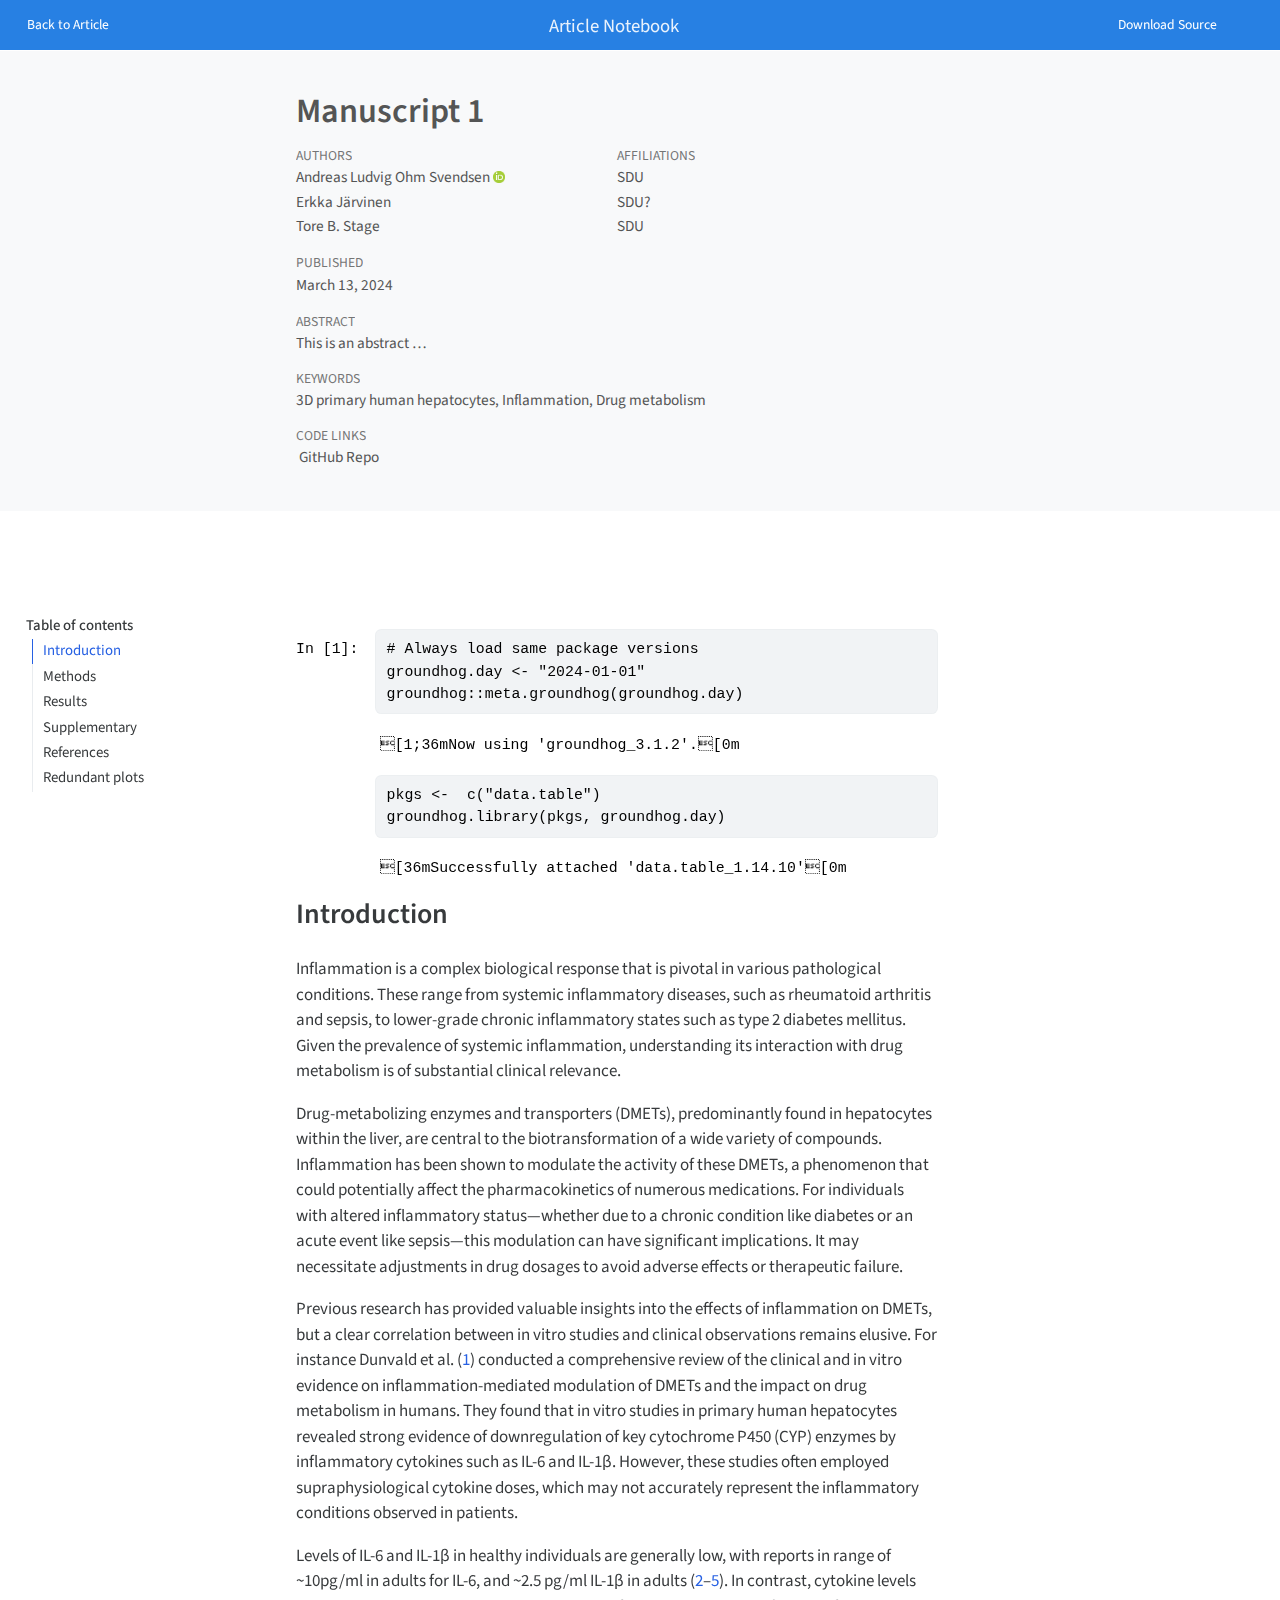
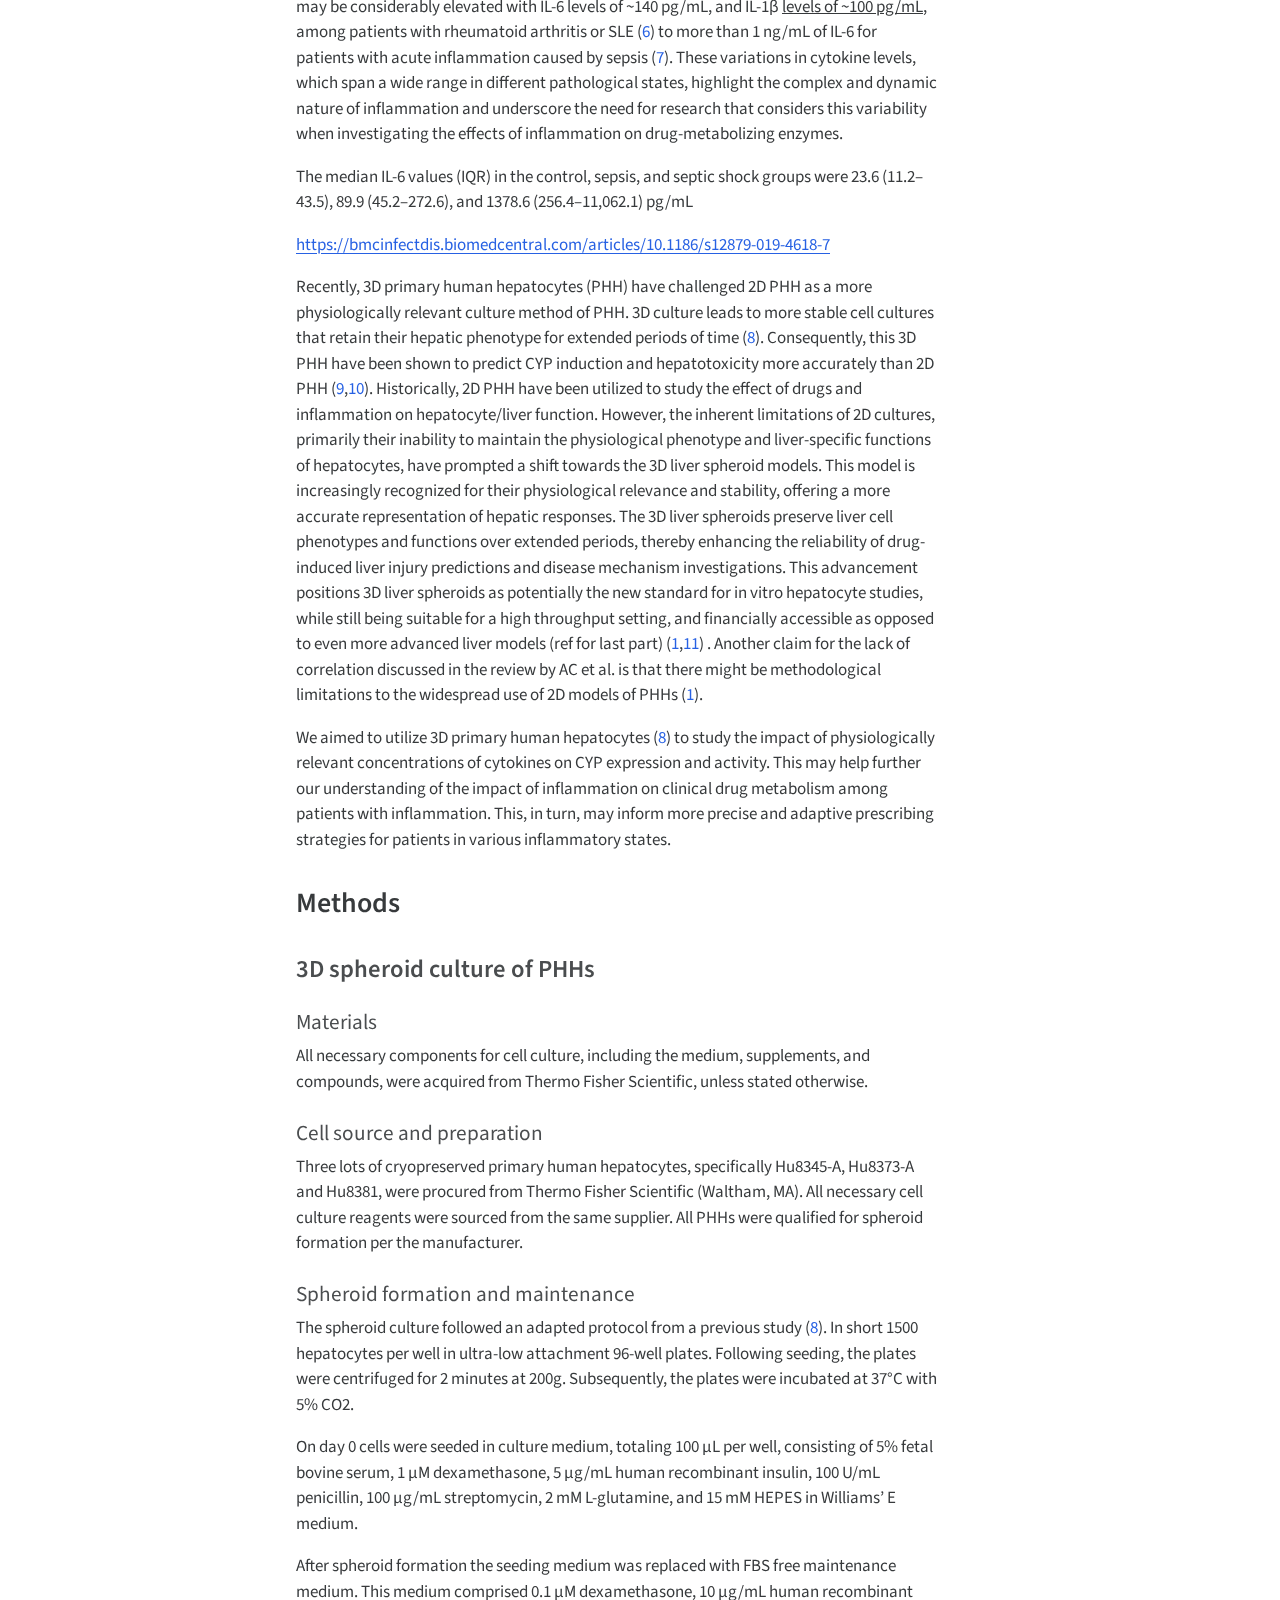
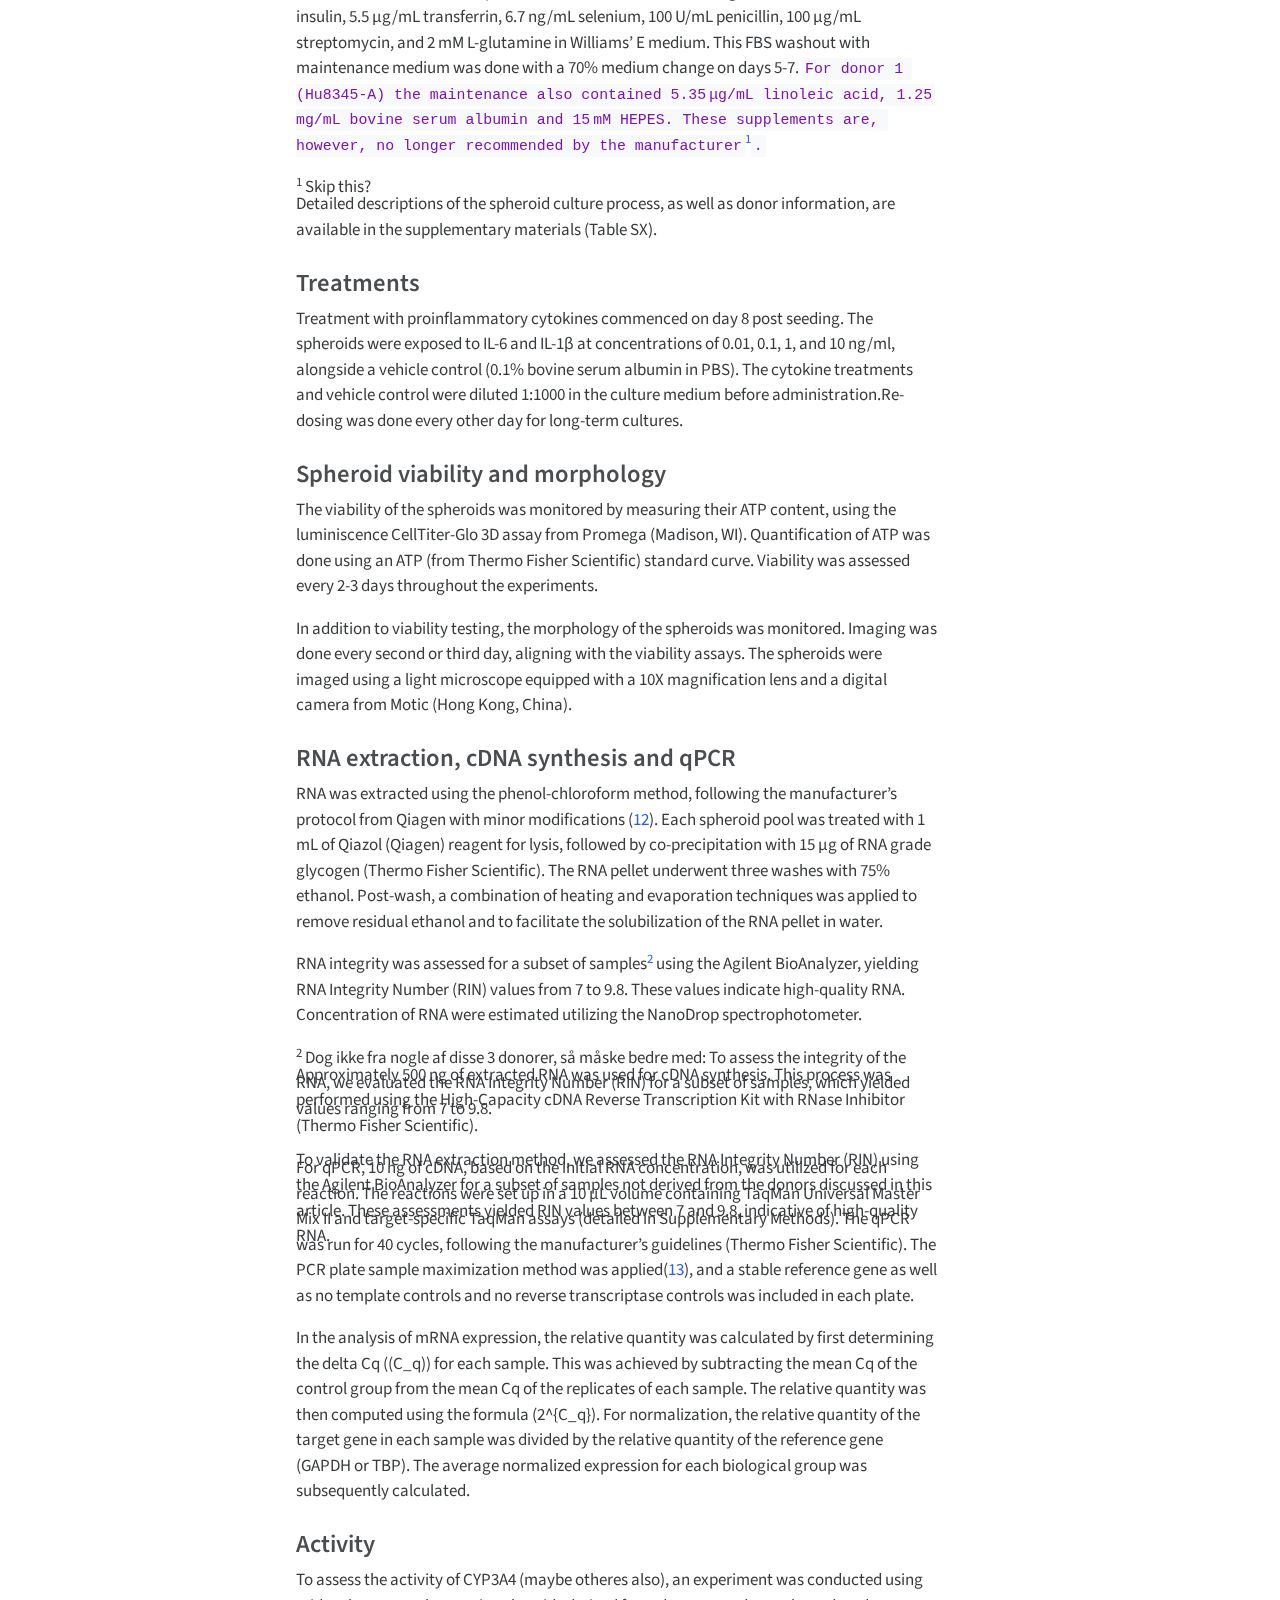
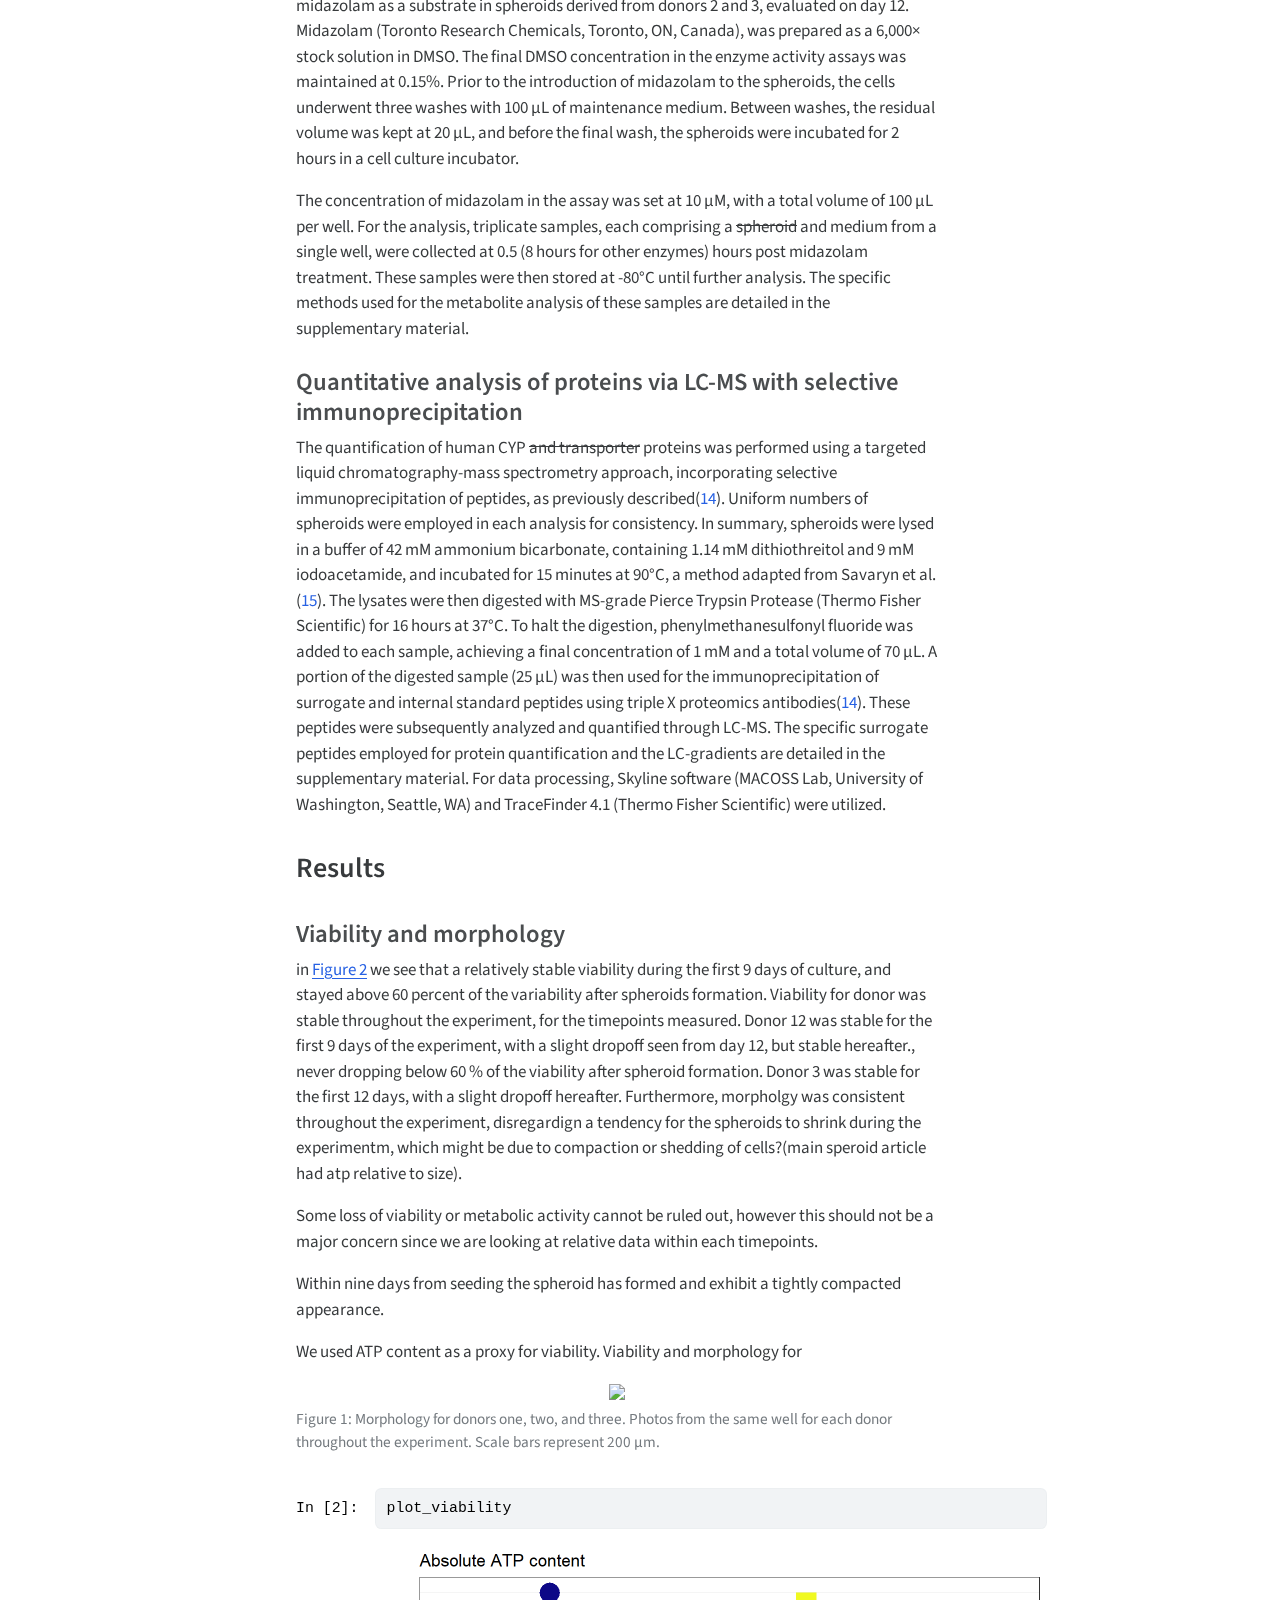
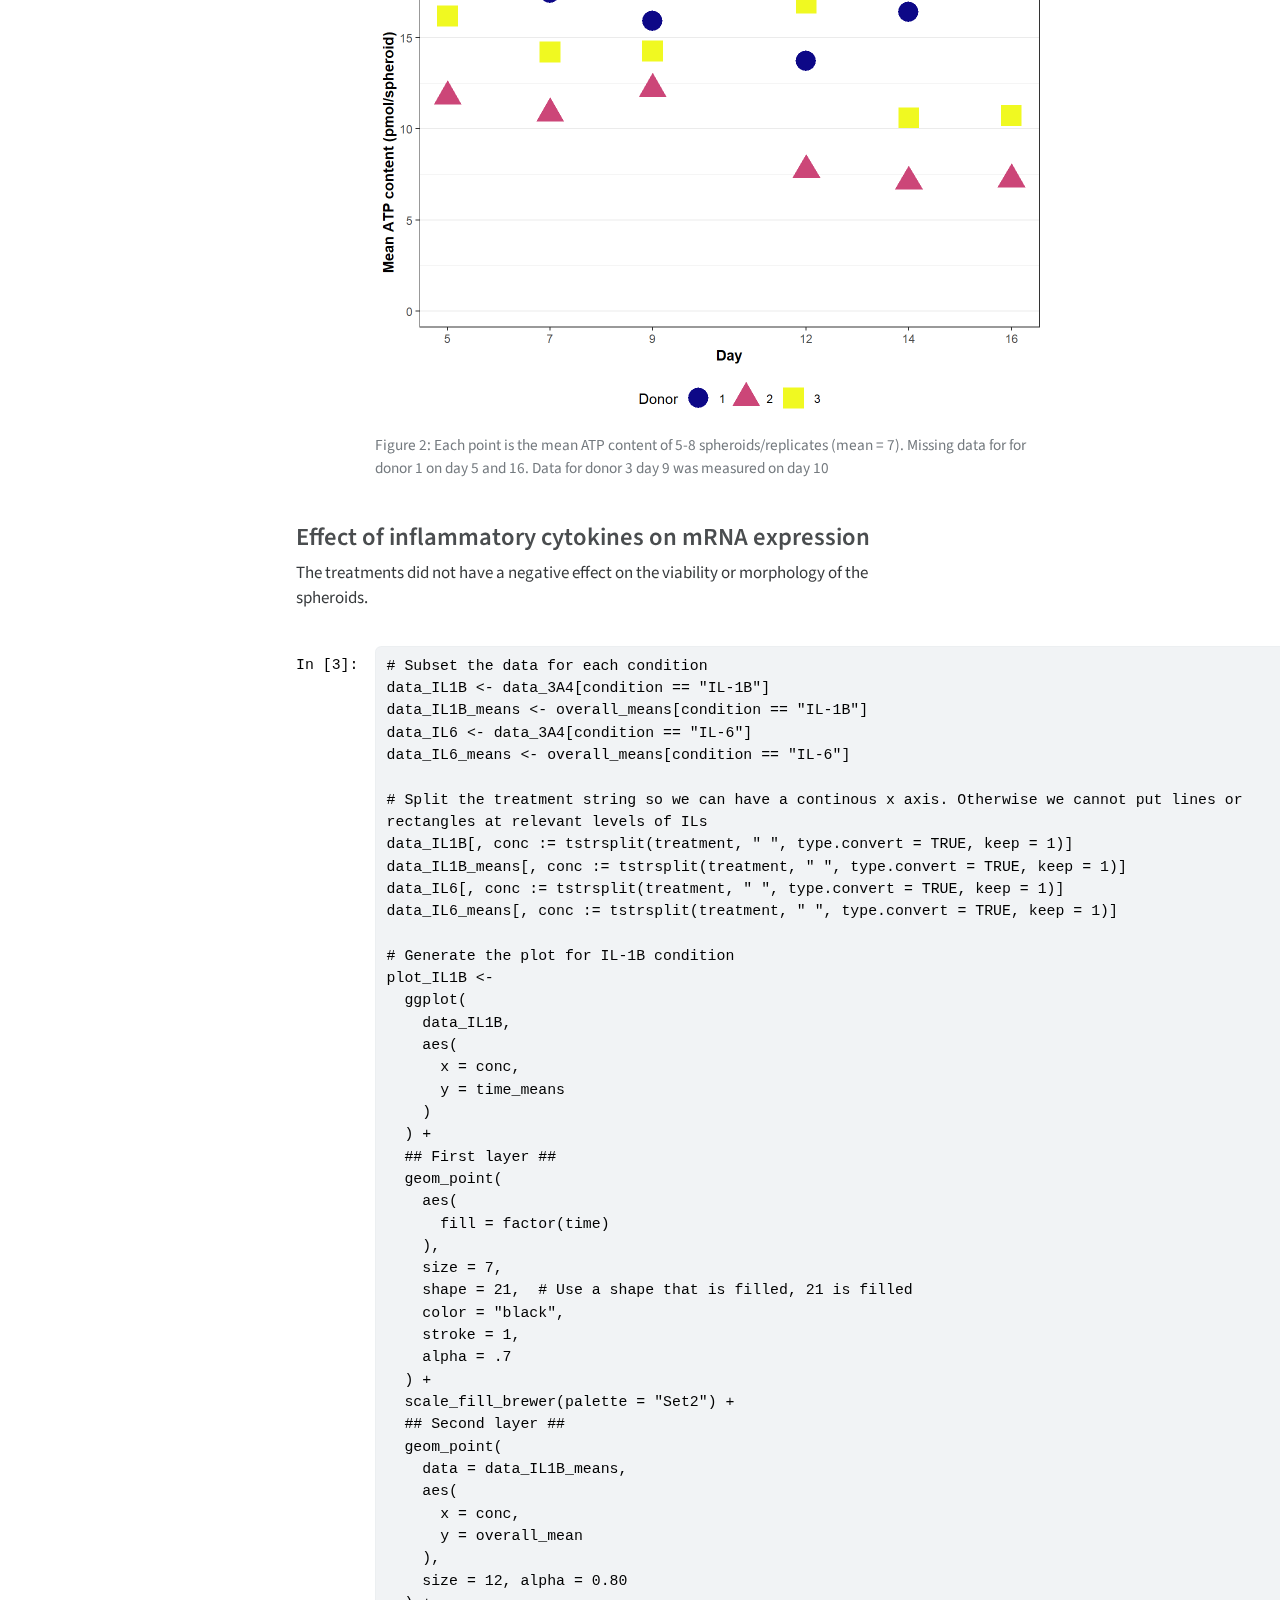
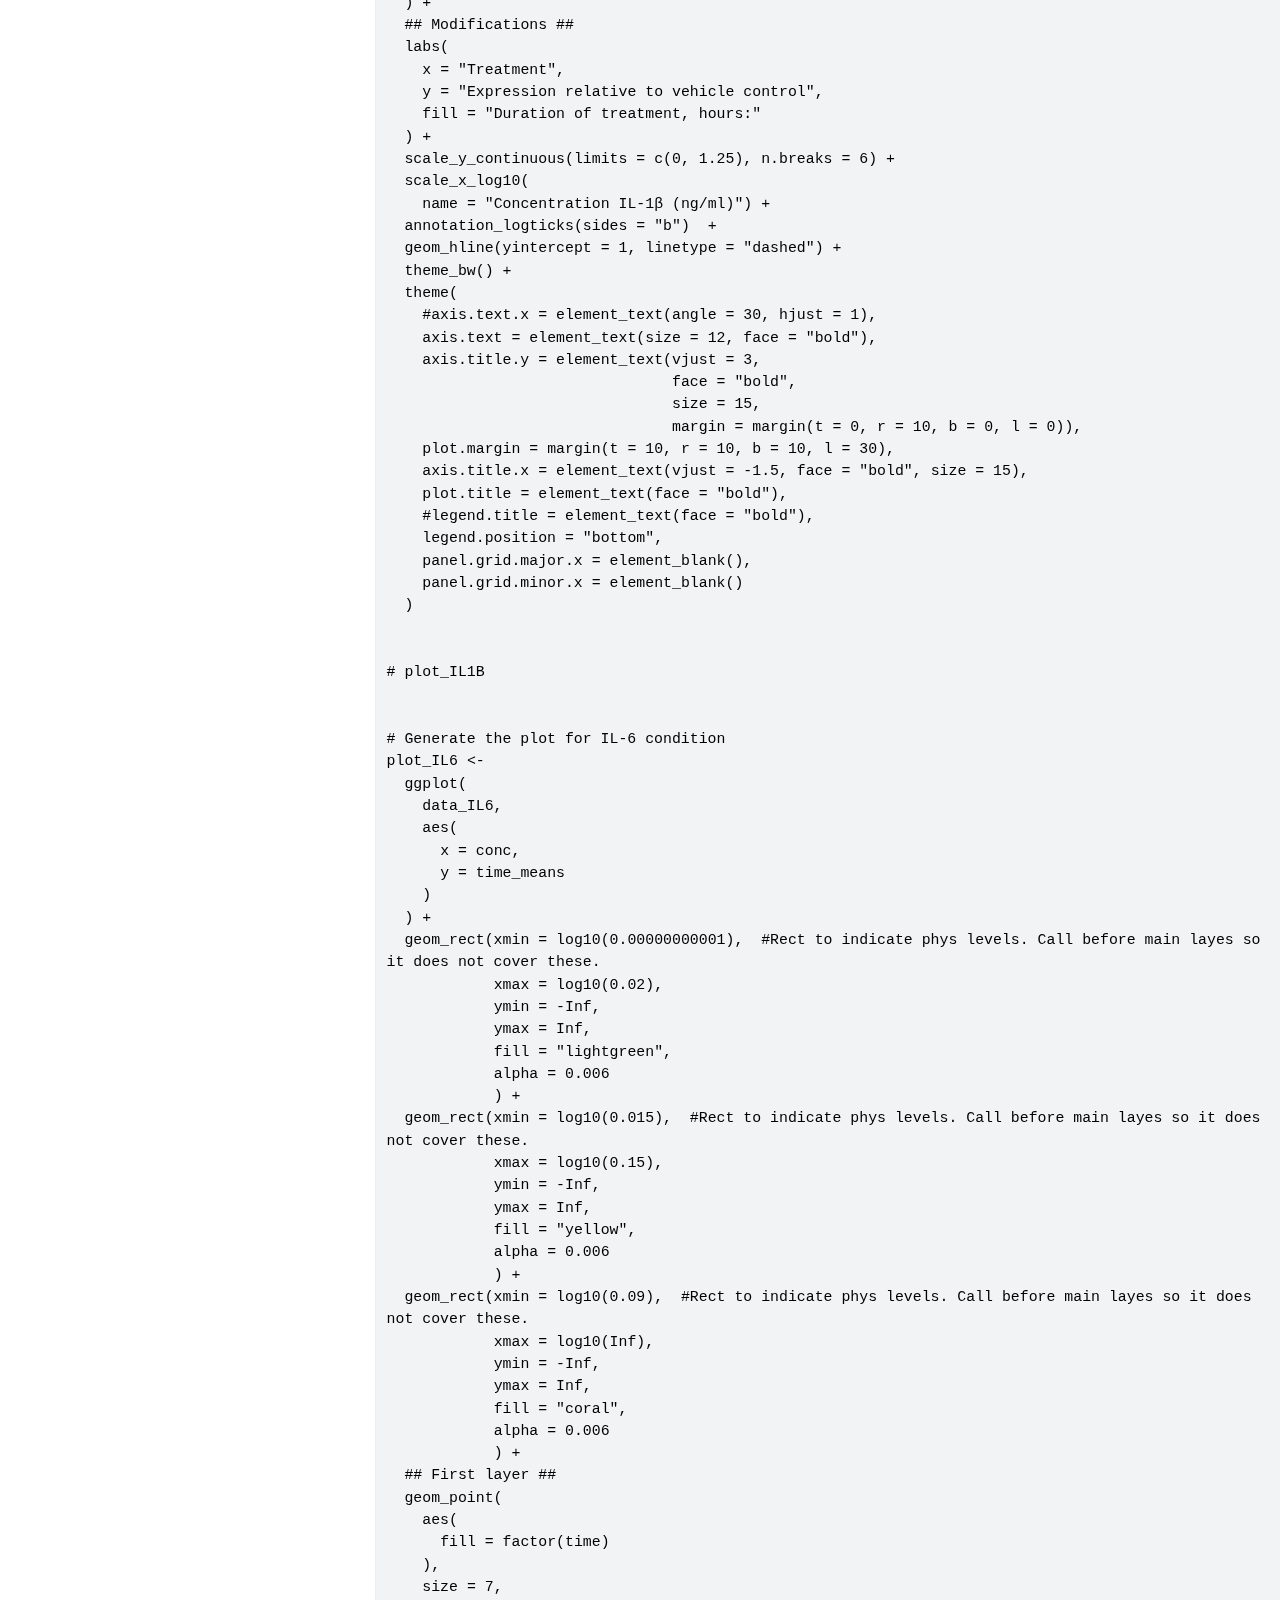
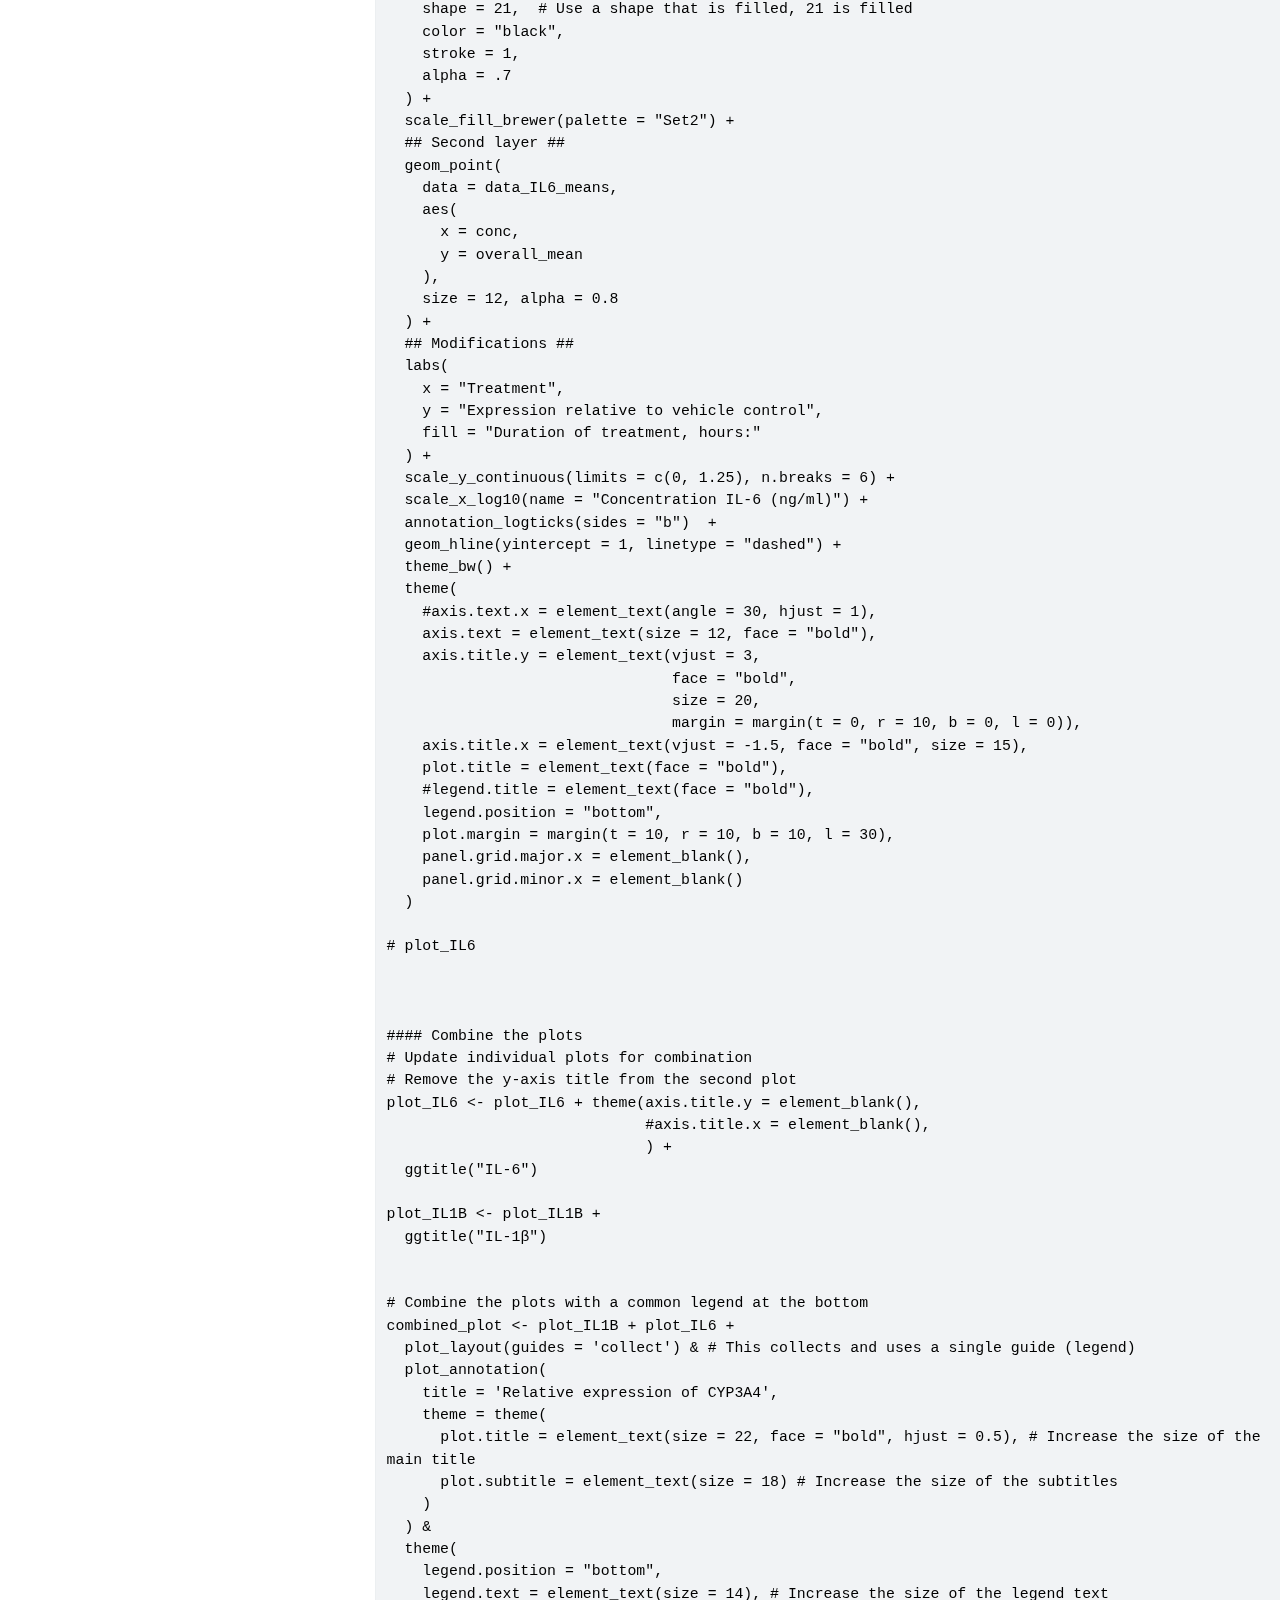
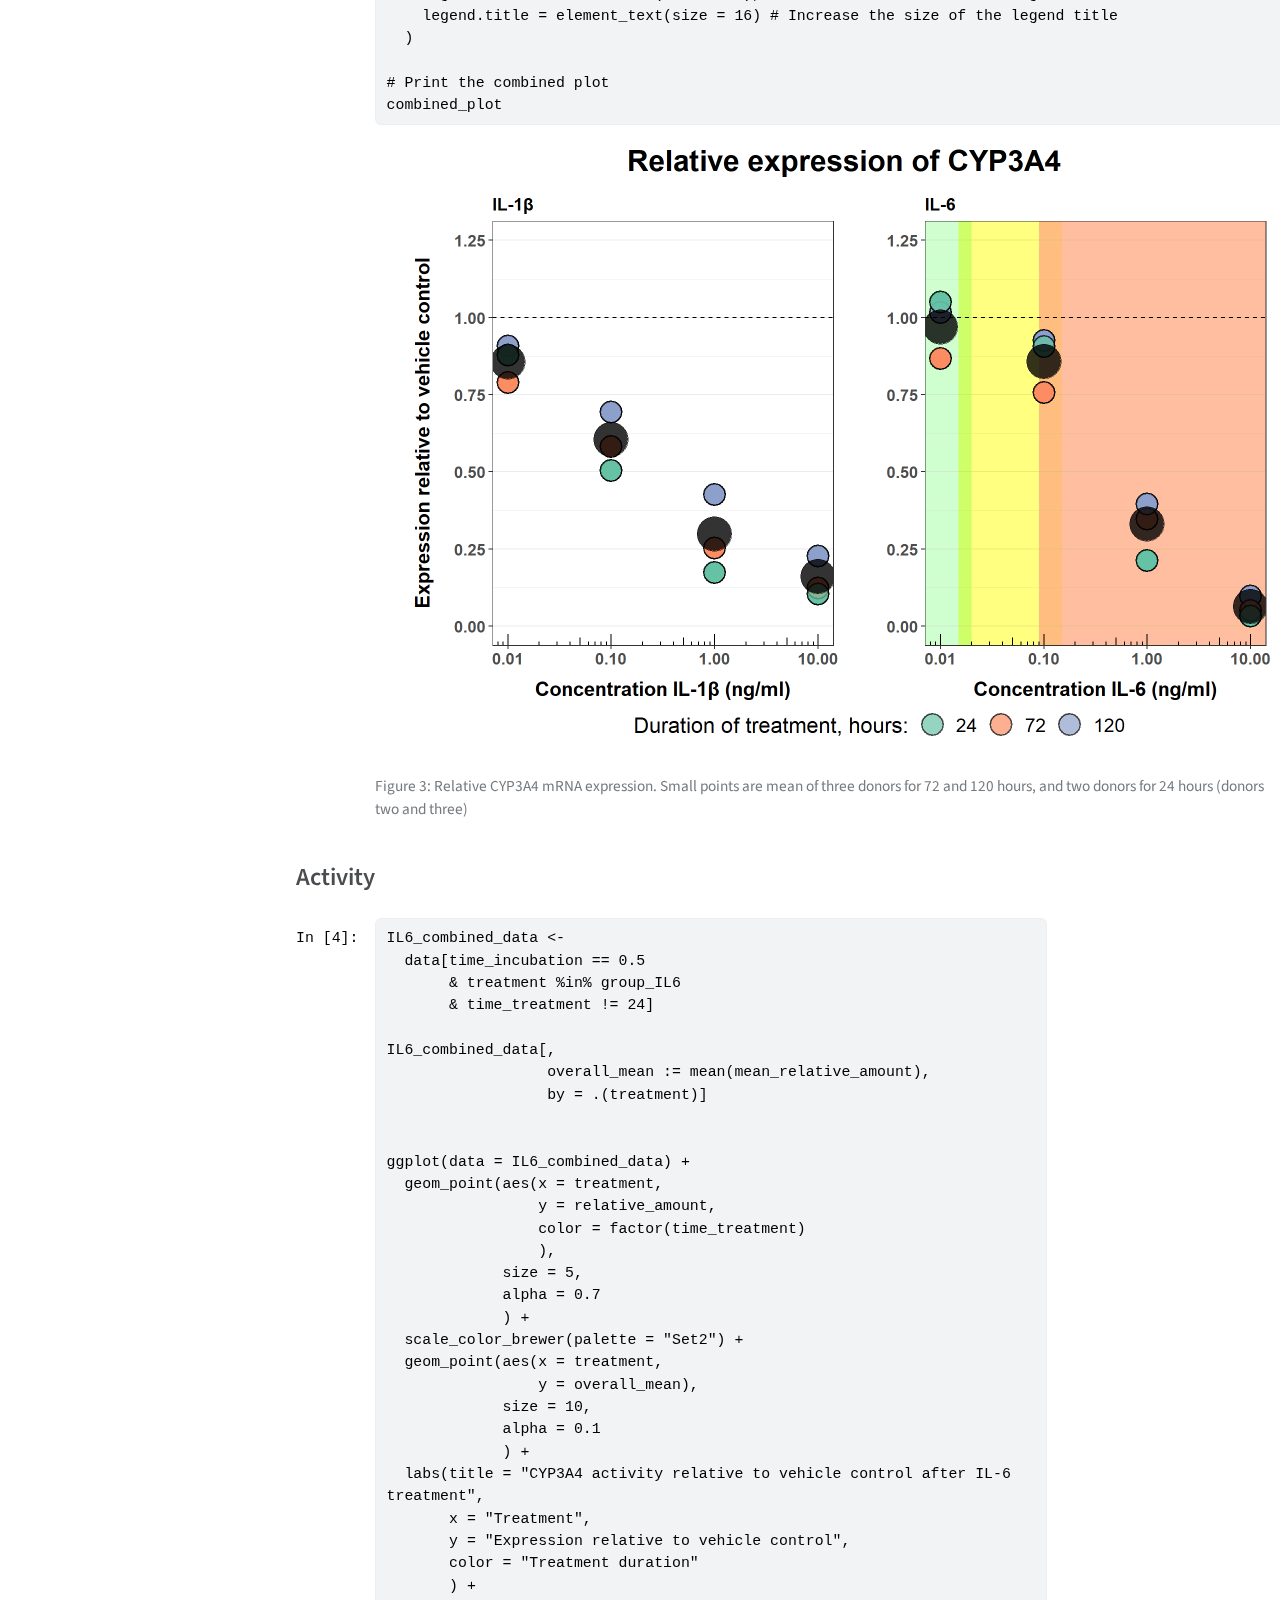
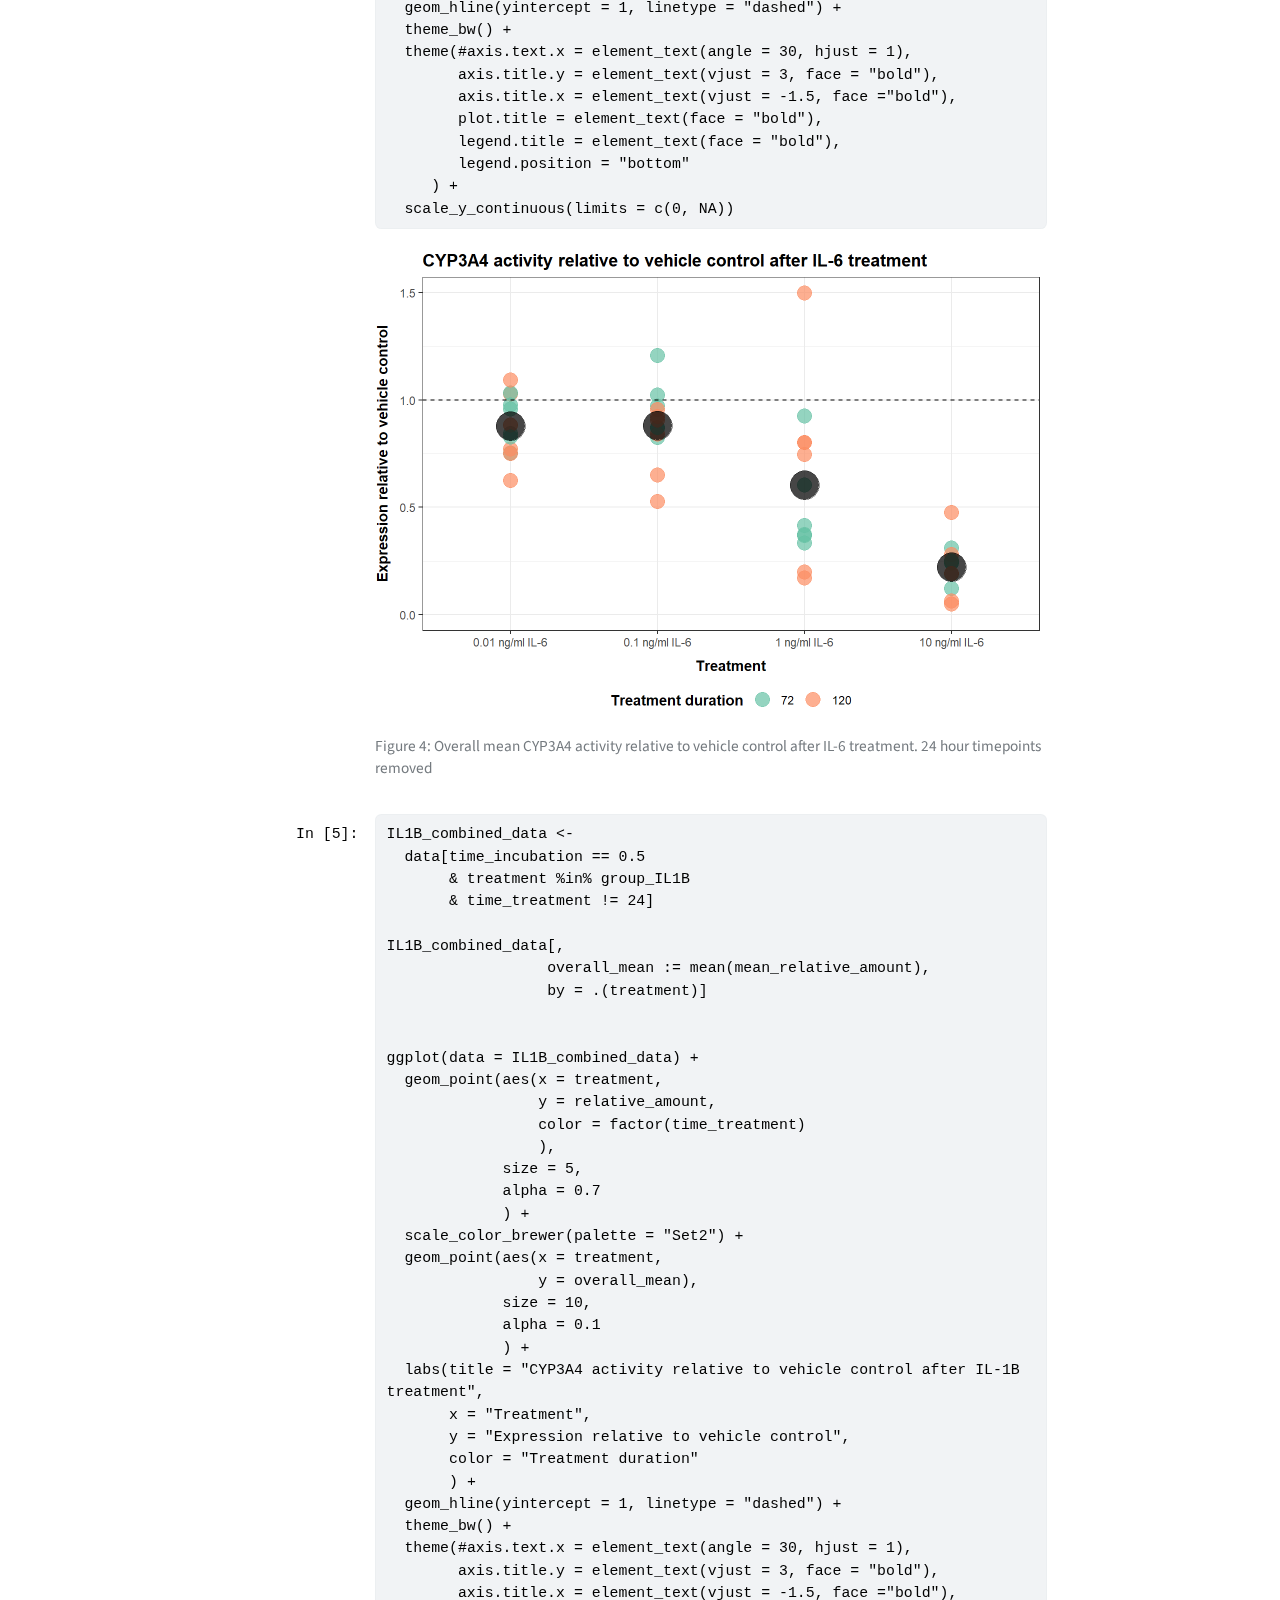
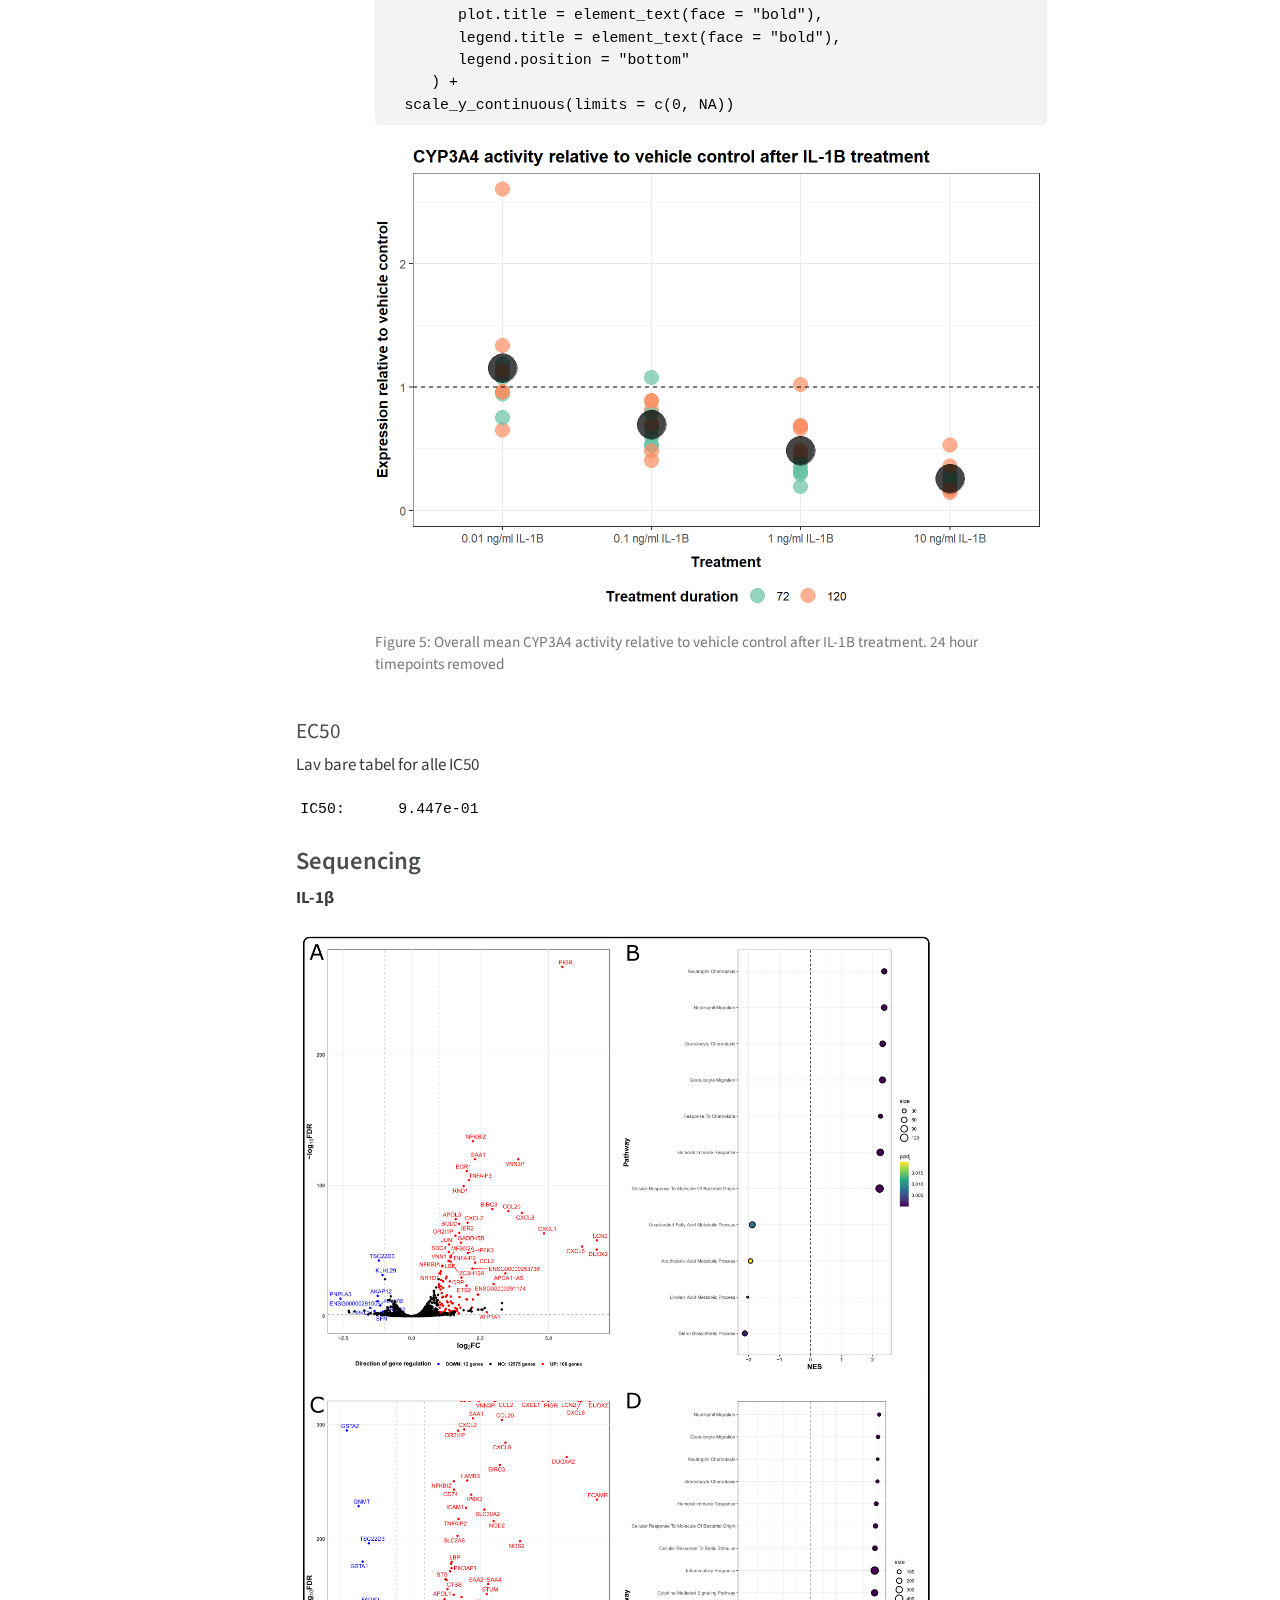
==== commit cb904071: "Built site for gh-pages" ====
--- a/index-preview.html
+++ b/index-preview.html
@@ -366,7 +366,7 @@
 <p>Inflammation is a complex biological response that is pivotal in various pathological conditions. These range from systemic inflammatory diseases, such as rheumatoid arthritis and sepsis, to lower-grade chronic inflammatory states such as type 2 diabetes mellitus. Given the prevalence of systemic inflammation, understanding its interaction with drug metabolism is of substantial clinical relevance.</p>
 <p>Drug-metabolizing enzymes and transporters (DMETs), predominantly found in hepatocytes within the liver, are central to the biotransformation of a wide variety of compounds. Inflammation has been shown to modulate the activity of these DMETs, a phenomenon that could potentially affect the pharmacokinetics of numerous medications. For individuals with altered inflammatory status—whether due to a chronic condition like diabetes or an acute event like sepsis—this modulation can have significant implications. It may necessitate adjustments in drug dosages to avoid adverse effects or therapeutic failure.</p>
 <p>Previous research has provided valuable insights into the effects of inflammation on DMETs, but a clear correlation between in vitro studies and clinical observations remains elusive. For instance Dunvald et al. <span class="citation" data-cites="dunvald">(<a href="#ref-dunvald" role="doc-biblioref">1</a>)</span> conducted a comprehensive review of the clinical and in vitro evidence on inflammation-mediated modulation of DMETs and the impact on drug metabolism in humans. They found that in vitro studies in primary human hepatocytes revealed strong evidence of downregulation of key cytochrome P450 (CYP) enzymes by inflammatory cytokines such as IL-6 and IL-1β. However, these studies often employed supraphysiological cytokine doses, which may not accurately represent the inflammatory conditions observed in patients.</p>
-<p>Levels of IL-6 and IL-1B in healthy individuals are generally low, with reports in range of ~10pg/ml in adults for IL-6, and ~2.5 pg/ml IL-1B in adults <span class="citation" data-cites="kim2011 kleiner2013 said2021 strand2020">(<a href="#ref-kim2011" role="doc-biblioref">2</a>–<a href="#ref-strand2020" role="doc-biblioref">5</a>)</span>. In contrast, cytokine levels may be considerably elevated with IL-6 levels of ~140 pg/mL, and I<u>L-1B levels of ~100 pg/mL</u>, among patients with rheumatoid arthritis or SLE <span class="citation" data-cites="umare2014">(<a href="#ref-umare2014" role="doc-biblioref">6</a>)</span> to more than 1 ng/mL of IL-6 for patients with acute inflammation caused by sepsis <span class="citation" data-cites="franco2019">(<a href="#ref-franco2019" role="doc-biblioref">7</a>)</span>. These variations in cytokine levels, which span a wide range in different pathological states, highlight the complex and dynamic nature of inflammation and underscore the need for research that considers this variability when investigating the effects of inflammation on drug-metabolizing enzymes.</p>
+<p>Levels of IL-6 and IL-1β in healthy individuals are generally low, with reports in range of ~10pg/ml in adults for IL-6, and ~2.5 pg/ml IL-1β in adults <span class="citation" data-cites="kim2011 kleiner2013 said2021 strand2020">(<a href="#ref-kim2011" role="doc-biblioref">2</a>–<a href="#ref-strand2020" role="doc-biblioref">5</a>)</span>. In contrast, cytokine levels may be considerably elevated with IL-6 levels of ~140 pg/mL, and IL-1β <u>levels of ~100 pg/mL</u>, among patients with rheumatoid arthritis or SLE <span class="citation" data-cites="umare2014">(<a href="#ref-umare2014" role="doc-biblioref">6</a>)</span> to more than 1 ng/mL of IL-6 for patients with acute inflammation caused by sepsis <span class="citation" data-cites="franco2019">(<a href="#ref-franco2019" role="doc-biblioref">7</a>)</span>. These variations in cytokine levels, which span a wide range in different pathological states, highlight the complex and dynamic nature of inflammation and underscore the need for research that considers this variability when investigating the effects of inflammation on drug-metabolizing enzymes.</p>
 <p>The median IL-6 values (IQR) in the control, sepsis, and septic shock groups were 23.6 (11.2–43.5), 89.9 (45.2–272.6), and 1378.6 (256.4–11,062.1) pg/mL</p>
 <p><a href="https://bmcinfectdis.biomedcentral.com/articles/10.1186/s12879-019-4618-7" class="uri">https://bmcinfectdis.biomedcentral.com/articles/10.1186/s12879-019-4618-7</a></p>
 <p>Recently, 3D primary human hepatocytes (PHH) have challenged 2D PHH as a more physiologically relevant culture method of PHH. 3D culture leads to more stable cell cultures that retain their hepatic phenotype for extended periods of time <span class="citation" data-cites="bell2016">(<a href="#ref-bell2016" role="doc-biblioref">8</a>)</span>. Consequently, this 3D PHH have been shown to predict CYP induction and hepatotoxicity more accurately than 2D PHH <span class="citation" data-cites="bell2018 järvinen2023">(<a href="#ref-bell2018" role="doc-biblioref">9</a>,<a href="#ref-järvinen2023" role="doc-biblioref">10</a>)</span>. Historically, 2D PHH have been utilized to study the effect of drugs and inflammation on hepatocyte/liver function. However, the inherent limitations of 2D cultures, primarily their inability to maintain the physiological phenotype and liver-specific functions of hepatocytes, have prompted a shift towards the 3D liver spheroid models. This model is increasingly recognized for their physiological relevance and stability, offering a more accurate representation of hepatic responses. The 3D liver spheroids preserve liver cell phenotypes and functions over extended periods, thereby enhancing the reliability of drug-induced liver injury predictions and disease mechanism investigations. This advancement positions 3D liver spheroids as potentially the new standard for in vitro hepatocyte studies, while still being suitable for a high throughput setting, and financially accessible as opposed to even more advanced liver models (ref for last part) <span class="citation" data-cites="ingelman-sundberg dunvald">(<a href="#ref-dunvald" role="doc-biblioref">1</a>,<a href="#ref-ingelman-sundberg" role="doc-biblioref">11</a>)</span> . Another claim for the lack of correlation discussed in the review by AC et al.&nbsp;is that there might be methodological limitations to the widespread use of 2D models of PHHs <span class="citation" data-cites="dunvald">(<a href="#ref-dunvald" role="doc-biblioref">1</a>)</span>.</p>
@@ -461,7 +461,7 @@
 <h3 class="anchored" data-anchor-id="effect-of-inflammatory-cytokines-on-mrna-expression">Effect of inflammatory cytokines on mRNA expression</h3>
 <p>The treatments did not have a negative effect on the viability or morphology of the spheroids.</p>
 <div class="quarto-embed-nb-cell" data-notebook="/home/runner/work/manuscript/manuscript/notebooks/qPCR/mRNA.qmd" data-notebook-title="mRNA" data-notebook-cellid="cell-fig-mRNA-CYP3A4-main">
-<div class="cell-container"><div class="cell-decorator"><pre>In [3]:</pre></div><div id="cell-fig-mRNA-CYP3A4-main" class="cell">
+<div class="cell-container"><div class="cell-decorator"><pre>In [3]:</pre></div><div id="cell-fig-mRNA-CYP3A4-main" class="cell" data-fig-width="9.5" data-fig-height="6.5">
 <div class="sourceCode cell-code" id="cb6"><pre class="sourceCode python code-with-copy"><code class="sourceCode python"><span id="cb6-1"><a href="#cb6-1" aria-hidden="true" tabindex="-1"></a><span class="co"># Subset the data for each condition</span></span>
 <span id="cb6-2"><a href="#cb6-2" aria-hidden="true" tabindex="-1"></a>data_IL1B <span class="op">&lt;-</span> data_3A4[condition <span class="op">==</span> <span class="st">"IL-1B"</span>]</span>
 <span id="cb6-3"><a href="#cb6-3" aria-hidden="true" tabindex="-1"></a>data_IL1B_means <span class="op">&lt;-</span> overall_means[condition <span class="op">==</span> <span class="st">"IL-1B"</span>]</span>
@@ -474,35 +474,185 @@
 <span id="cb6-10"><a href="#cb6-10" aria-hidden="true" tabindex="-1"></a>data_IL6[, conc <span class="op">:=</span> tstrsplit(treatment, <span class="st">" "</span>, <span class="bu">type</span>.convert <span class="op">=</span> TRUE, keep <span class="op">=</span> <span class="dv">1</span>)]</span>
 <span id="cb6-11"><a href="#cb6-11" aria-hidden="true" tabindex="-1"></a>data_IL6_means[, conc <span class="op">:=</span> tstrsplit(treatment, <span class="st">" "</span>, <span class="bu">type</span>.convert <span class="op">=</span> TRUE, keep <span class="op">=</span> <span class="dv">1</span>)]</span>
 <span id="cb6-12"><a href="#cb6-12" aria-hidden="true" tabindex="-1"></a></span>
-<span id="cb6-13"><a href="#cb6-13" aria-hidden="true" tabindex="-1"></a>head(data_IL1B)</span></code><button title="Copy to Clipboard" class="code-copy-button"><i class="bi"></i></button></pre></div>
-<div class="cell-output cell-output-stdout">
-<pre><code>   experiment condition plate    sample       treatment time target rep_bio
-1:     AS0004     IL-1B     4 AS0004/24  10 ng/ml IL-1B   72 CYP3A4       1
-2:     AS0004     IL-1B     4 AS0004/25  10 ng/ml IL-1B   72 CYP3A4       2
-3:     AS0004     IL-1B     4 AS0004/34 0.1 ng/ml IL-1B   72 CYP3A4       1
-4:     AS0004     IL-1B     4 AS0004/26  10 ng/ml IL-1B   72 CYP3A4       3
-5:     AS0004     IL-1B     4 AS0004/35 0.1 ng/ml IL-1B   72 CYP3A4       2
-6:     AS0004     IL-1B     4 AS0004/27   1 ng/ml IL-1B   72 CYP3A4       1
-   control ref_goi       cq  mean_cq calibrator_mean_cq   delta_cq         rq
-1:   FALSE     goi 28.36146 28.17018                 NA -4.2883428 0.05117763
-2:   FALSE     goi 27.85851 28.17018                 NA -3.7853959 0.07252409
-3:   FALSE     goi 24.62856 24.75819                 NA -0.5554365 0.68045117
-4:   FALSE     goi 28.29057 28.17018                 NA -4.2174466 0.05375539
-5:   FALSE     goi 24.76518 24.75819                 NA -0.6920598 0.61896947
-6:   FALSE     goi 26.05177 26.00221                 NA -1.9786561 0.25372611
-   normalized_expression bio_group_mean_expression time_means conc
-1:            0.04525895                0.05141159  0.1237925 10.0
-2:            0.05900605                0.05141159  0.1237925 10.0
-3:            0.42172121                0.40723794  0.5816616  0.1
-4:            0.05088411                0.05141159  0.1237925 10.0
-5:            0.42491066                0.40723794  0.5816616  0.1
-6:            0.19634956                0.21263911  0.2531637  1.0</code></pre>
-</div>
+<span id="cb6-13"><a href="#cb6-13" aria-hidden="true" tabindex="-1"></a><span class="co"># Generate the plot for IL-1B condition</span></span>
+<span id="cb6-14"><a href="#cb6-14" aria-hidden="true" tabindex="-1"></a>plot_IL1B <span class="op">&lt;-</span></span>
+<span id="cb6-15"><a href="#cb6-15" aria-hidden="true" tabindex="-1"></a>  ggplot(</span>
+<span id="cb6-16"><a href="#cb6-16" aria-hidden="true" tabindex="-1"></a>    data_IL1B,</span>
+<span id="cb6-17"><a href="#cb6-17" aria-hidden="true" tabindex="-1"></a>    aes(</span>
+<span id="cb6-18"><a href="#cb6-18" aria-hidden="true" tabindex="-1"></a>      x <span class="op">=</span> conc,</span>
+<span id="cb6-19"><a href="#cb6-19" aria-hidden="true" tabindex="-1"></a>      y <span class="op">=</span> time_means</span>
+<span id="cb6-20"><a href="#cb6-20" aria-hidden="true" tabindex="-1"></a>    )</span>
+<span id="cb6-21"><a href="#cb6-21" aria-hidden="true" tabindex="-1"></a>  ) <span class="op">+</span></span>
+<span id="cb6-22"><a href="#cb6-22" aria-hidden="true" tabindex="-1"></a>  <span class="co">## First layer ##</span></span>
+<span id="cb6-23"><a href="#cb6-23" aria-hidden="true" tabindex="-1"></a>  geom_point(</span>
+<span id="cb6-24"><a href="#cb6-24" aria-hidden="true" tabindex="-1"></a>    aes(</span>
+<span id="cb6-25"><a href="#cb6-25" aria-hidden="true" tabindex="-1"></a>      fill <span class="op">=</span> factor(time)</span>
+<span id="cb6-26"><a href="#cb6-26" aria-hidden="true" tabindex="-1"></a>    ),</span>
+<span id="cb6-27"><a href="#cb6-27" aria-hidden="true" tabindex="-1"></a>    size <span class="op">=</span> <span class="dv">7</span>,</span>
+<span id="cb6-28"><a href="#cb6-28" aria-hidden="true" tabindex="-1"></a>    shape <span class="op">=</span> <span class="dv">21</span>,  <span class="co"># Use a shape that is filled, 21 is filled</span></span>
+<span id="cb6-29"><a href="#cb6-29" aria-hidden="true" tabindex="-1"></a>    color <span class="op">=</span> <span class="st">"black"</span>,</span>
+<span id="cb6-30"><a href="#cb6-30" aria-hidden="true" tabindex="-1"></a>    stroke <span class="op">=</span> <span class="dv">1</span>,</span>
+<span id="cb6-31"><a href="#cb6-31" aria-hidden="true" tabindex="-1"></a>    alpha <span class="op">=</span> <span class="fl">.7</span></span>
+<span id="cb6-32"><a href="#cb6-32" aria-hidden="true" tabindex="-1"></a>  ) <span class="op">+</span></span>
+<span id="cb6-33"><a href="#cb6-33" aria-hidden="true" tabindex="-1"></a>  scale_fill_brewer(palette <span class="op">=</span> <span class="st">"Set2"</span>) <span class="op">+</span></span>
+<span id="cb6-34"><a href="#cb6-34" aria-hidden="true" tabindex="-1"></a>  <span class="co">## Second layer ##</span></span>
+<span id="cb6-35"><a href="#cb6-35" aria-hidden="true" tabindex="-1"></a>  geom_point(</span>
+<span id="cb6-36"><a href="#cb6-36" aria-hidden="true" tabindex="-1"></a>    data <span class="op">=</span> data_IL1B_means,</span>
+<span id="cb6-37"><a href="#cb6-37" aria-hidden="true" tabindex="-1"></a>    aes(</span>
+<span id="cb6-38"><a href="#cb6-38" aria-hidden="true" tabindex="-1"></a>      x <span class="op">=</span> conc,</span>
+<span id="cb6-39"><a href="#cb6-39" aria-hidden="true" tabindex="-1"></a>      y <span class="op">=</span> overall_mean</span>
+<span id="cb6-40"><a href="#cb6-40" aria-hidden="true" tabindex="-1"></a>    ),</span>
+<span id="cb6-41"><a href="#cb6-41" aria-hidden="true" tabindex="-1"></a>    size <span class="op">=</span> <span class="dv">12</span>, alpha <span class="op">=</span> <span class="fl">0.80</span></span>
+<span id="cb6-42"><a href="#cb6-42" aria-hidden="true" tabindex="-1"></a>  ) <span class="op">+</span></span>
+<span id="cb6-43"><a href="#cb6-43" aria-hidden="true" tabindex="-1"></a>  <span class="co">## Modifications ##</span></span>
+<span id="cb6-44"><a href="#cb6-44" aria-hidden="true" tabindex="-1"></a>  labs(</span>
+<span id="cb6-45"><a href="#cb6-45" aria-hidden="true" tabindex="-1"></a>    x <span class="op">=</span> <span class="st">"Treatment"</span>,</span>
+<span id="cb6-46"><a href="#cb6-46" aria-hidden="true" tabindex="-1"></a>    y <span class="op">=</span> <span class="st">"Expression relative to vehicle control"</span>,</span>
+<span id="cb6-47"><a href="#cb6-47" aria-hidden="true" tabindex="-1"></a>    fill <span class="op">=</span> <span class="st">"Duration of treatment, hours:"</span></span>
+<span id="cb6-48"><a href="#cb6-48" aria-hidden="true" tabindex="-1"></a>  ) <span class="op">+</span></span>
+<span id="cb6-49"><a href="#cb6-49" aria-hidden="true" tabindex="-1"></a>  scale_y_continuous(limits <span class="op">=</span> c(<span class="dv">0</span>, <span class="fl">1.25</span>), n.breaks <span class="op">=</span> <span class="dv">6</span>) <span class="op">+</span></span>
+<span id="cb6-50"><a href="#cb6-50" aria-hidden="true" tabindex="-1"></a>  scale_x_log10(</span>
+<span id="cb6-51"><a href="#cb6-51" aria-hidden="true" tabindex="-1"></a>    name <span class="op">=</span> <span class="st">"Concentration IL-1β (ng/ml)"</span>) <span class="op">+</span></span>
+<span id="cb6-52"><a href="#cb6-52" aria-hidden="true" tabindex="-1"></a>  annotation_logticks(sides <span class="op">=</span> <span class="st">"b"</span>)  <span class="op">+</span></span>
+<span id="cb6-53"><a href="#cb6-53" aria-hidden="true" tabindex="-1"></a>  geom_hline(yintercept <span class="op">=</span> <span class="dv">1</span>, linetype <span class="op">=</span> <span class="st">"dashed"</span>) <span class="op">+</span></span>
+<span id="cb6-54"><a href="#cb6-54" aria-hidden="true" tabindex="-1"></a>  theme_bw() <span class="op">+</span></span>
+<span id="cb6-55"><a href="#cb6-55" aria-hidden="true" tabindex="-1"></a>  theme(</span>
+<span id="cb6-56"><a href="#cb6-56" aria-hidden="true" tabindex="-1"></a>    <span class="co">#axis.text.x = element_text(angle = 30, hjust = 1),</span></span>
+<span id="cb6-57"><a href="#cb6-57" aria-hidden="true" tabindex="-1"></a>    axis.text <span class="op">=</span> element_text(size <span class="op">=</span> <span class="dv">12</span>, face <span class="op">=</span> <span class="st">"bold"</span>),</span>
+<span id="cb6-58"><a href="#cb6-58" aria-hidden="true" tabindex="-1"></a>    axis.title.y <span class="op">=</span> element_text(vjust <span class="op">=</span> <span class="dv">3</span>,</span>
+<span id="cb6-59"><a href="#cb6-59" aria-hidden="true" tabindex="-1"></a>                                face <span class="op">=</span> <span class="st">"bold"</span>,</span>
+<span id="cb6-60"><a href="#cb6-60" aria-hidden="true" tabindex="-1"></a>                                size <span class="op">=</span> <span class="dv">15</span>,</span>
+<span id="cb6-61"><a href="#cb6-61" aria-hidden="true" tabindex="-1"></a>                                margin <span class="op">=</span> margin(t <span class="op">=</span> <span class="dv">0</span>, r <span class="op">=</span> <span class="dv">10</span>, b <span class="op">=</span> <span class="dv">0</span>, l <span class="op">=</span> <span class="dv">0</span>)),</span>
+<span id="cb6-62"><a href="#cb6-62" aria-hidden="true" tabindex="-1"></a>    plot.margin <span class="op">=</span> margin(t <span class="op">=</span> <span class="dv">10</span>, r <span class="op">=</span> <span class="dv">10</span>, b <span class="op">=</span> <span class="dv">10</span>, l <span class="op">=</span> <span class="dv">30</span>),</span>
+<span id="cb6-63"><a href="#cb6-63" aria-hidden="true" tabindex="-1"></a>    axis.title.x <span class="op">=</span> element_text(vjust <span class="op">=</span> <span class="op">-</span><span class="fl">1.5</span>, face <span class="op">=</span> <span class="st">"bold"</span>, size <span class="op">=</span> <span class="dv">15</span>),</span>
+<span id="cb6-64"><a href="#cb6-64" aria-hidden="true" tabindex="-1"></a>    plot.title <span class="op">=</span> element_text(face <span class="op">=</span> <span class="st">"bold"</span>),</span>
+<span id="cb6-65"><a href="#cb6-65" aria-hidden="true" tabindex="-1"></a>    <span class="co">#legend.title = element_text(face = "bold"),</span></span>
+<span id="cb6-66"><a href="#cb6-66" aria-hidden="true" tabindex="-1"></a>    legend.position <span class="op">=</span> <span class="st">"bottom"</span>,</span>
+<span id="cb6-67"><a href="#cb6-67" aria-hidden="true" tabindex="-1"></a>    panel.grid.major.x <span class="op">=</span> element_blank(),</span>
+<span id="cb6-68"><a href="#cb6-68" aria-hidden="true" tabindex="-1"></a>    panel.grid.minor.x <span class="op">=</span> element_blank()</span>
+<span id="cb6-69"><a href="#cb6-69" aria-hidden="true" tabindex="-1"></a>  )</span>
+<span id="cb6-70"><a href="#cb6-70" aria-hidden="true" tabindex="-1"></a></span>
+<span id="cb6-71"><a href="#cb6-71" aria-hidden="true" tabindex="-1"></a></span>
+<span id="cb6-72"><a href="#cb6-72" aria-hidden="true" tabindex="-1"></a><span class="co"># plot_IL1B</span></span>
+<span id="cb6-73"><a href="#cb6-73" aria-hidden="true" tabindex="-1"></a></span>
+<span id="cb6-74"><a href="#cb6-74" aria-hidden="true" tabindex="-1"></a></span>
+<span id="cb6-75"><a href="#cb6-75" aria-hidden="true" tabindex="-1"></a><span class="co"># Generate the plot for IL-6 condition</span></span>
+<span id="cb6-76"><a href="#cb6-76" aria-hidden="true" tabindex="-1"></a>plot_IL6 <span class="op">&lt;-</span></span>
+<span id="cb6-77"><a href="#cb6-77" aria-hidden="true" tabindex="-1"></a>  ggplot(</span>
+<span id="cb6-78"><a href="#cb6-78" aria-hidden="true" tabindex="-1"></a>    data_IL6,</span>
+<span id="cb6-79"><a href="#cb6-79" aria-hidden="true" tabindex="-1"></a>    aes(</span>
+<span id="cb6-80"><a href="#cb6-80" aria-hidden="true" tabindex="-1"></a>      x <span class="op">=</span> conc,</span>
+<span id="cb6-81"><a href="#cb6-81" aria-hidden="true" tabindex="-1"></a>      y <span class="op">=</span> time_means</span>
+<span id="cb6-82"><a href="#cb6-82" aria-hidden="true" tabindex="-1"></a>    )</span>
+<span id="cb6-83"><a href="#cb6-83" aria-hidden="true" tabindex="-1"></a>  ) <span class="op">+</span></span>
+<span id="cb6-84"><a href="#cb6-84" aria-hidden="true" tabindex="-1"></a>  geom_rect(xmin <span class="op">=</span> log10(<span class="fl">0.00000000001</span>),  <span class="co">#Rect to indicate phys levels. Call before main layes so it does not cover these. </span></span>
+<span id="cb6-85"><a href="#cb6-85" aria-hidden="true" tabindex="-1"></a>            xmax <span class="op">=</span> log10(<span class="fl">0.02</span>),</span>
+<span id="cb6-86"><a href="#cb6-86" aria-hidden="true" tabindex="-1"></a>            ymin <span class="op">=</span> <span class="op">-</span>Inf,</span>
+<span id="cb6-87"><a href="#cb6-87" aria-hidden="true" tabindex="-1"></a>            ymax <span class="op">=</span> Inf,</span>
+<span id="cb6-88"><a href="#cb6-88" aria-hidden="true" tabindex="-1"></a>            fill <span class="op">=</span> <span class="st">"lightgreen"</span>,</span>
+<span id="cb6-89"><a href="#cb6-89" aria-hidden="true" tabindex="-1"></a>            alpha <span class="op">=</span> <span class="fl">0.006</span></span>
+<span id="cb6-90"><a href="#cb6-90" aria-hidden="true" tabindex="-1"></a>            ) <span class="op">+</span></span>
+<span id="cb6-91"><a href="#cb6-91" aria-hidden="true" tabindex="-1"></a>  geom_rect(xmin <span class="op">=</span> log10(<span class="fl">0.015</span>),  <span class="co">#Rect to indicate phys levels. Call before main layes so it does not cover these. </span></span>
+<span id="cb6-92"><a href="#cb6-92" aria-hidden="true" tabindex="-1"></a>            xmax <span class="op">=</span> log10(<span class="fl">0.15</span>),</span>
+<span id="cb6-93"><a href="#cb6-93" aria-hidden="true" tabindex="-1"></a>            ymin <span class="op">=</span> <span class="op">-</span>Inf,</span>
+<span id="cb6-94"><a href="#cb6-94" aria-hidden="true" tabindex="-1"></a>            ymax <span class="op">=</span> Inf,</span>
+<span id="cb6-95"><a href="#cb6-95" aria-hidden="true" tabindex="-1"></a>            fill <span class="op">=</span> <span class="st">"yellow"</span>,</span>
+<span id="cb6-96"><a href="#cb6-96" aria-hidden="true" tabindex="-1"></a>            alpha <span class="op">=</span> <span class="fl">0.006</span></span>
+<span id="cb6-97"><a href="#cb6-97" aria-hidden="true" tabindex="-1"></a>            ) <span class="op">+</span></span>
+<span id="cb6-98"><a href="#cb6-98" aria-hidden="true" tabindex="-1"></a>  geom_rect(xmin <span class="op">=</span> log10(<span class="fl">0.09</span>),  <span class="co">#Rect to indicate phys levels. Call before main layes so it does not cover these. </span></span>
+<span id="cb6-99"><a href="#cb6-99" aria-hidden="true" tabindex="-1"></a>            xmax <span class="op">=</span> log10(Inf),</span>
+<span id="cb6-100"><a href="#cb6-100" aria-hidden="true" tabindex="-1"></a>            ymin <span class="op">=</span> <span class="op">-</span>Inf,</span>
+<span id="cb6-101"><a href="#cb6-101" aria-hidden="true" tabindex="-1"></a>            ymax <span class="op">=</span> Inf,</span>
+<span id="cb6-102"><a href="#cb6-102" aria-hidden="true" tabindex="-1"></a>            fill <span class="op">=</span> <span class="st">"coral"</span>,</span>
+<span id="cb6-103"><a href="#cb6-103" aria-hidden="true" tabindex="-1"></a>            alpha <span class="op">=</span> <span class="fl">0.006</span></span>
+<span id="cb6-104"><a href="#cb6-104" aria-hidden="true" tabindex="-1"></a>            ) <span class="op">+</span></span>
+<span id="cb6-105"><a href="#cb6-105" aria-hidden="true" tabindex="-1"></a>  <span class="co">## First layer ##</span></span>
+<span id="cb6-106"><a href="#cb6-106" aria-hidden="true" tabindex="-1"></a>  geom_point(</span>
+<span id="cb6-107"><a href="#cb6-107" aria-hidden="true" tabindex="-1"></a>    aes(</span>
+<span id="cb6-108"><a href="#cb6-108" aria-hidden="true" tabindex="-1"></a>      fill <span class="op">=</span> factor(time)</span>
+<span id="cb6-109"><a href="#cb6-109" aria-hidden="true" tabindex="-1"></a>    ),</span>
+<span id="cb6-110"><a href="#cb6-110" aria-hidden="true" tabindex="-1"></a>    size <span class="op">=</span> <span class="dv">7</span>,</span>
+<span id="cb6-111"><a href="#cb6-111" aria-hidden="true" tabindex="-1"></a>    shape <span class="op">=</span> <span class="dv">21</span>,  <span class="co"># Use a shape that is filled, 21 is filled</span></span>
+<span id="cb6-112"><a href="#cb6-112" aria-hidden="true" tabindex="-1"></a>    color <span class="op">=</span> <span class="st">"black"</span>,</span>
+<span id="cb6-113"><a href="#cb6-113" aria-hidden="true" tabindex="-1"></a>    stroke <span class="op">=</span> <span class="dv">1</span>,</span>
+<span id="cb6-114"><a href="#cb6-114" aria-hidden="true" tabindex="-1"></a>    alpha <span class="op">=</span> <span class="fl">.7</span></span>
+<span id="cb6-115"><a href="#cb6-115" aria-hidden="true" tabindex="-1"></a>  ) <span class="op">+</span></span>
+<span id="cb6-116"><a href="#cb6-116" aria-hidden="true" tabindex="-1"></a>  scale_fill_brewer(palette <span class="op">=</span> <span class="st">"Set2"</span>) <span class="op">+</span></span>
+<span id="cb6-117"><a href="#cb6-117" aria-hidden="true" tabindex="-1"></a>  <span class="co">## Second layer ##</span></span>
+<span id="cb6-118"><a href="#cb6-118" aria-hidden="true" tabindex="-1"></a>  geom_point(</span>
+<span id="cb6-119"><a href="#cb6-119" aria-hidden="true" tabindex="-1"></a>    data <span class="op">=</span> data_IL6_means,</span>
+<span id="cb6-120"><a href="#cb6-120" aria-hidden="true" tabindex="-1"></a>    aes(</span>
+<span id="cb6-121"><a href="#cb6-121" aria-hidden="true" tabindex="-1"></a>      x <span class="op">=</span> conc,</span>
+<span id="cb6-122"><a href="#cb6-122" aria-hidden="true" tabindex="-1"></a>      y <span class="op">=</span> overall_mean</span>
+<span id="cb6-123"><a href="#cb6-123" aria-hidden="true" tabindex="-1"></a>    ),</span>
+<span id="cb6-124"><a href="#cb6-124" aria-hidden="true" tabindex="-1"></a>    size <span class="op">=</span> <span class="dv">12</span>, alpha <span class="op">=</span> <span class="fl">0.8</span></span>
+<span id="cb6-125"><a href="#cb6-125" aria-hidden="true" tabindex="-1"></a>  ) <span class="op">+</span></span>
+<span id="cb6-126"><a href="#cb6-126" aria-hidden="true" tabindex="-1"></a>  <span class="co">## Modifications ##</span></span>
+<span id="cb6-127"><a href="#cb6-127" aria-hidden="true" tabindex="-1"></a>  labs(</span>
+<span id="cb6-128"><a href="#cb6-128" aria-hidden="true" tabindex="-1"></a>    x <span class="op">=</span> <span class="st">"Treatment"</span>,</span>
+<span id="cb6-129"><a href="#cb6-129" aria-hidden="true" tabindex="-1"></a>    y <span class="op">=</span> <span class="st">"Expression relative to vehicle control"</span>,</span>
+<span id="cb6-130"><a href="#cb6-130" aria-hidden="true" tabindex="-1"></a>    fill <span class="op">=</span> <span class="st">"Duration of treatment, hours:"</span></span>
+<span id="cb6-131"><a href="#cb6-131" aria-hidden="true" tabindex="-1"></a>  ) <span class="op">+</span></span>
+<span id="cb6-132"><a href="#cb6-132" aria-hidden="true" tabindex="-1"></a>  scale_y_continuous(limits <span class="op">=</span> c(<span class="dv">0</span>, <span class="fl">1.25</span>), n.breaks <span class="op">=</span> <span class="dv">6</span>) <span class="op">+</span></span>
+<span id="cb6-133"><a href="#cb6-133" aria-hidden="true" tabindex="-1"></a>  scale_x_log10(name <span class="op">=</span> <span class="st">"Concentration IL-6 (ng/ml)"</span>) <span class="op">+</span></span>
+<span id="cb6-134"><a href="#cb6-134" aria-hidden="true" tabindex="-1"></a>  annotation_logticks(sides <span class="op">=</span> <span class="st">"b"</span>)  <span class="op">+</span></span>
+<span id="cb6-135"><a href="#cb6-135" aria-hidden="true" tabindex="-1"></a>  geom_hline(yintercept <span class="op">=</span> <span class="dv">1</span>, linetype <span class="op">=</span> <span class="st">"dashed"</span>) <span class="op">+</span></span>
+<span id="cb6-136"><a href="#cb6-136" aria-hidden="true" tabindex="-1"></a>  theme_bw() <span class="op">+</span></span>
+<span id="cb6-137"><a href="#cb6-137" aria-hidden="true" tabindex="-1"></a>  theme(</span>
+<span id="cb6-138"><a href="#cb6-138" aria-hidden="true" tabindex="-1"></a>    <span class="co">#axis.text.x = element_text(angle = 30, hjust = 1),</span></span>
+<span id="cb6-139"><a href="#cb6-139" aria-hidden="true" tabindex="-1"></a>    axis.text <span class="op">=</span> element_text(size <span class="op">=</span> <span class="dv">12</span>, face <span class="op">=</span> <span class="st">"bold"</span>),</span>
+<span id="cb6-140"><a href="#cb6-140" aria-hidden="true" tabindex="-1"></a>    axis.title.y <span class="op">=</span> element_text(vjust <span class="op">=</span> <span class="dv">3</span>,</span>
+<span id="cb6-141"><a href="#cb6-141" aria-hidden="true" tabindex="-1"></a>                                face <span class="op">=</span> <span class="st">"bold"</span>,</span>
+<span id="cb6-142"><a href="#cb6-142" aria-hidden="true" tabindex="-1"></a>                                size <span class="op">=</span> <span class="dv">20</span>,</span>
+<span id="cb6-143"><a href="#cb6-143" aria-hidden="true" tabindex="-1"></a>                                margin <span class="op">=</span> margin(t <span class="op">=</span> <span class="dv">0</span>, r <span class="op">=</span> <span class="dv">10</span>, b <span class="op">=</span> <span class="dv">0</span>, l <span class="op">=</span> <span class="dv">0</span>)),</span>
+<span id="cb6-144"><a href="#cb6-144" aria-hidden="true" tabindex="-1"></a>    axis.title.x <span class="op">=</span> element_text(vjust <span class="op">=</span> <span class="op">-</span><span class="fl">1.5</span>, face <span class="op">=</span> <span class="st">"bold"</span>, size <span class="op">=</span> <span class="dv">15</span>),</span>
+<span id="cb6-145"><a href="#cb6-145" aria-hidden="true" tabindex="-1"></a>    plot.title <span class="op">=</span> element_text(face <span class="op">=</span> <span class="st">"bold"</span>),</span>
+<span id="cb6-146"><a href="#cb6-146" aria-hidden="true" tabindex="-1"></a>    <span class="co">#legend.title = element_text(face = "bold"),</span></span>
+<span id="cb6-147"><a href="#cb6-147" aria-hidden="true" tabindex="-1"></a>    legend.position <span class="op">=</span> <span class="st">"bottom"</span>,</span>
+<span id="cb6-148"><a href="#cb6-148" aria-hidden="true" tabindex="-1"></a>    plot.margin <span class="op">=</span> margin(t <span class="op">=</span> <span class="dv">10</span>, r <span class="op">=</span> <span class="dv">10</span>, b <span class="op">=</span> <span class="dv">10</span>, l <span class="op">=</span> <span class="dv">30</span>),</span>
+<span id="cb6-149"><a href="#cb6-149" aria-hidden="true" tabindex="-1"></a>    panel.grid.major.x <span class="op">=</span> element_blank(),</span>
+<span id="cb6-150"><a href="#cb6-150" aria-hidden="true" tabindex="-1"></a>    panel.grid.minor.x <span class="op">=</span> element_blank()</span>
+<span id="cb6-151"><a href="#cb6-151" aria-hidden="true" tabindex="-1"></a>  )</span>
+<span id="cb6-152"><a href="#cb6-152" aria-hidden="true" tabindex="-1"></a></span>
+<span id="cb6-153"><a href="#cb6-153" aria-hidden="true" tabindex="-1"></a><span class="co"># plot_IL6</span></span>
+<span id="cb6-154"><a href="#cb6-154" aria-hidden="true" tabindex="-1"></a></span>
+<span id="cb6-155"><a href="#cb6-155" aria-hidden="true" tabindex="-1"></a></span>
+<span id="cb6-156"><a href="#cb6-156" aria-hidden="true" tabindex="-1"></a></span>
+<span id="cb6-157"><a href="#cb6-157" aria-hidden="true" tabindex="-1"></a><span class="co">#### Combine the plots</span></span>
+<span id="cb6-158"><a href="#cb6-158" aria-hidden="true" tabindex="-1"></a><span class="co"># Update individual plots for combination</span></span>
+<span id="cb6-159"><a href="#cb6-159" aria-hidden="true" tabindex="-1"></a><span class="co"># Remove the y-axis title from the second plot</span></span>
+<span id="cb6-160"><a href="#cb6-160" aria-hidden="true" tabindex="-1"></a>plot_IL6 <span class="op">&lt;-</span> plot_IL6 <span class="op">+</span> theme(axis.title.y <span class="op">=</span> element_blank(),</span>
+<span id="cb6-161"><a href="#cb6-161" aria-hidden="true" tabindex="-1"></a>                             <span class="co">#axis.title.x = element_blank(),</span></span>
+<span id="cb6-162"><a href="#cb6-162" aria-hidden="true" tabindex="-1"></a>                             ) <span class="op">+</span></span>
+<span id="cb6-163"><a href="#cb6-163" aria-hidden="true" tabindex="-1"></a>  ggtitle(<span class="st">"IL-6"</span>)</span>
+<span id="cb6-164"><a href="#cb6-164" aria-hidden="true" tabindex="-1"></a></span>
+<span id="cb6-165"><a href="#cb6-165" aria-hidden="true" tabindex="-1"></a>plot_IL1B <span class="op">&lt;-</span> plot_IL1B <span class="op">+</span> </span>
+<span id="cb6-166"><a href="#cb6-166" aria-hidden="true" tabindex="-1"></a>  ggtitle(<span class="st">"IL-1β"</span>)</span>
+<span id="cb6-167"><a href="#cb6-167" aria-hidden="true" tabindex="-1"></a></span>
+<span id="cb6-168"><a href="#cb6-168" aria-hidden="true" tabindex="-1"></a></span>
+<span id="cb6-169"><a href="#cb6-169" aria-hidden="true" tabindex="-1"></a><span class="co"># Combine the plots with a common legend at the bottom</span></span>
+<span id="cb6-170"><a href="#cb6-170" aria-hidden="true" tabindex="-1"></a>combined_plot <span class="op">&lt;-</span> plot_IL1B <span class="op">+</span> plot_IL6 <span class="op">+</span></span>
+<span id="cb6-171"><a href="#cb6-171" aria-hidden="true" tabindex="-1"></a>  plot_layout(guides <span class="op">=</span> <span class="st">'collect'</span>) <span class="op">&amp;</span> <span class="co"># This collects and uses a single guide (legend)</span></span>
+<span id="cb6-172"><a href="#cb6-172" aria-hidden="true" tabindex="-1"></a>  plot_annotation(</span>
+<span id="cb6-173"><a href="#cb6-173" aria-hidden="true" tabindex="-1"></a>    title <span class="op">=</span> <span class="st">'Relative expression of CYP3A4'</span>,</span>
+<span id="cb6-174"><a href="#cb6-174" aria-hidden="true" tabindex="-1"></a>    theme <span class="op">=</span> theme(</span>
+<span id="cb6-175"><a href="#cb6-175" aria-hidden="true" tabindex="-1"></a>      plot.title <span class="op">=</span> element_text(size <span class="op">=</span> <span class="dv">22</span>, face <span class="op">=</span> <span class="st">"bold"</span>, hjust <span class="op">=</span> <span class="fl">0.5</span>), <span class="co"># Increase the size of the main title</span></span>
+<span id="cb6-176"><a href="#cb6-176" aria-hidden="true" tabindex="-1"></a>      plot.subtitle <span class="op">=</span> element_text(size <span class="op">=</span> <span class="dv">18</span>) <span class="co"># Increase the size of the subtitles</span></span>
+<span id="cb6-177"><a href="#cb6-177" aria-hidden="true" tabindex="-1"></a>    )</span>
+<span id="cb6-178"><a href="#cb6-178" aria-hidden="true" tabindex="-1"></a>  ) <span class="op">&amp;</span> </span>
+<span id="cb6-179"><a href="#cb6-179" aria-hidden="true" tabindex="-1"></a>  theme(</span>
+<span id="cb6-180"><a href="#cb6-180" aria-hidden="true" tabindex="-1"></a>    legend.position <span class="op">=</span> <span class="st">"bottom"</span>,</span>
+<span id="cb6-181"><a href="#cb6-181" aria-hidden="true" tabindex="-1"></a>    legend.text <span class="op">=</span> element_text(size <span class="op">=</span> <span class="dv">14</span>), <span class="co"># Increase the size of the legend text</span></span>
+<span id="cb6-182"><a href="#cb6-182" aria-hidden="true" tabindex="-1"></a>    legend.title <span class="op">=</span> element_text(size <span class="op">=</span> <span class="dv">16</span>) <span class="co"># Increase the size of the legend title</span></span>
+<span id="cb6-183"><a href="#cb6-183" aria-hidden="true" tabindex="-1"></a>  )</span>
+<span id="cb6-184"><a href="#cb6-184" aria-hidden="true" tabindex="-1"></a></span>
+<span id="cb6-185"><a href="#cb6-185" aria-hidden="true" tabindex="-1"></a><span class="co"># Print the combined plot</span></span>
+<span id="cb6-186"><a href="#cb6-186" aria-hidden="true" tabindex="-1"></a>combined_plot</span></code><button title="Copy to Clipboard" class="code-copy-button"><i class="bi"></i></button></pre></div>
 <div class="cell-output cell-output-display">
 <div id="fig-mrna-cyp3a4-main" class="quarto-figure quarto-figure-center quarto-float anchored">
 <figure class="quarto-float quarto-float-fig figure">
 <div aria-describedby="fig-mrna-cyp3a4-main-caption-0ceaefa1-69ba-4598-a22c-09a6ac19f8ca" class="">
-<a href="index_files/figure-html/notebooks-qPCR-mRNA-fig-mrna-cyp3a4-main-output-2.png" class="lightbox" data-gallery="quarto-lightbox-gallery-3" title="Figure&nbsp;3: Relative CYP3A4 mRNA expression. Small points are mean of three donors for 72 and 120 hours, and two donors for 24 hours (donors two and three)"><img src="index_files/figure-html/notebooks-qPCR-mRNA-fig-mrna-cyp3a4-main-output-2.png" width="672" height="480" class="figure-img"></a>
+<a href="index_files/figure-html/notebooks-qPCR-mRNA-fig-mrna-cyp3a4-main-output-1.png" class="lightbox" data-gallery="quarto-lightbox-gallery-3" title="Figure&nbsp;3: Relative CYP3A4 mRNA expression. Small points are mean of three donors for 72 and 120 hours, and two donors for 24 hours (donors two and three)"><img src="index_files/figure-html/notebooks-qPCR-mRNA-fig-mrna-cyp3a4-main-output-1.png" width="912" height="624" class="figure-img"></a>
 </div>
 <figcaption class="quarto-float-caption-bottom quarto-float-caption quarto-float-fig" id="fig-mrna-cyp3a4-main-caption-0ceaefa1-69ba-4598-a22c-09a6ac19f8ca">
 Figure&nbsp;3: Relative CYP3A4 mRNA expression. Small points are mean of three donors for 72 and 120 hours, and two donors for 24 hours (donors two and three)
@@ -517,17 +667,72 @@
 <h3 class="anchored" data-anchor-id="activity-1">Activity</h3>
 <div class="quarto-embed-nb-cell" data-notebook="/home/runner/work/manuscript/manuscript/notebooks/LCMS/LCMS.qmd" data-notebook-title="LCMS" data-notebook-cellid="cell-fig-act-il6-combined">
 <div class="cell-container"><div class="cell-decorator"><pre>In [4]:</pre></div><div id="cell-fig-act-il6-combined" class="cell">
-<div class="sourceCode cell-code" id="cb8"><pre class="sourceCode python code-with-copy"><code class="sourceCode python"><span id="cb8-1"><a href="#cb8-1" aria-hidden="true" tabindex="-1"></a>IL6_combined_data <span class="op">&lt;-</span> </span>
+<div class="sourceCode cell-code" id="cb7"><pre class="sourceCode python code-with-copy"><code class="sourceCode python"><span id="cb7-1"><a href="#cb7-1" aria-hidden="true" tabindex="-1"></a>IL6_combined_data <span class="op">&lt;-</span> </span>
+<span id="cb7-2"><a href="#cb7-2" aria-hidden="true" tabindex="-1"></a>  data[time_incubation <span class="op">==</span> <span class="fl">0.5</span></span>
+<span id="cb7-3"><a href="#cb7-3" aria-hidden="true" tabindex="-1"></a>       <span class="op">&amp;</span> treatment <span class="op">%</span><span class="kw">in</span><span class="op">%</span> group_IL6</span>
+<span id="cb7-4"><a href="#cb7-4" aria-hidden="true" tabindex="-1"></a>       <span class="op">&amp;</span> time_treatment <span class="op">!=</span> <span class="dv">24</span>]</span>
+<span id="cb7-5"><a href="#cb7-5" aria-hidden="true" tabindex="-1"></a></span>
+<span id="cb7-6"><a href="#cb7-6" aria-hidden="true" tabindex="-1"></a>IL6_combined_data[,</span>
+<span id="cb7-7"><a href="#cb7-7" aria-hidden="true" tabindex="-1"></a>                  overall_mean <span class="op">:=</span> mean(mean_relative_amount),</span>
+<span id="cb7-8"><a href="#cb7-8" aria-hidden="true" tabindex="-1"></a>                  by <span class="op">=</span> .(treatment)]</span>
+<span id="cb7-9"><a href="#cb7-9" aria-hidden="true" tabindex="-1"></a></span>
+<span id="cb7-10"><a href="#cb7-10" aria-hidden="true" tabindex="-1"></a></span>
+<span id="cb7-11"><a href="#cb7-11" aria-hidden="true" tabindex="-1"></a>ggplot(data <span class="op">=</span> IL6_combined_data) <span class="op">+</span></span>
+<span id="cb7-12"><a href="#cb7-12" aria-hidden="true" tabindex="-1"></a>  geom_point(aes(x <span class="op">=</span> treatment,</span>
+<span id="cb7-13"><a href="#cb7-13" aria-hidden="true" tabindex="-1"></a>                 y <span class="op">=</span> relative_amount,</span>
+<span id="cb7-14"><a href="#cb7-14" aria-hidden="true" tabindex="-1"></a>                 color <span class="op">=</span> factor(time_treatment)</span>
+<span id="cb7-15"><a href="#cb7-15" aria-hidden="true" tabindex="-1"></a>                 ),</span>
+<span id="cb7-16"><a href="#cb7-16" aria-hidden="true" tabindex="-1"></a>             size <span class="op">=</span> <span class="dv">5</span>,</span>
+<span id="cb7-17"><a href="#cb7-17" aria-hidden="true" tabindex="-1"></a>             alpha <span class="op">=</span> <span class="fl">0.7</span></span>
+<span id="cb7-18"><a href="#cb7-18" aria-hidden="true" tabindex="-1"></a>             ) <span class="op">+</span></span>
+<span id="cb7-19"><a href="#cb7-19" aria-hidden="true" tabindex="-1"></a>  scale_color_brewer(palette <span class="op">=</span> <span class="st">"Set2"</span>) <span class="op">+</span></span>
+<span id="cb7-20"><a href="#cb7-20" aria-hidden="true" tabindex="-1"></a>  geom_point(aes(x <span class="op">=</span> treatment,</span>
+<span id="cb7-21"><a href="#cb7-21" aria-hidden="true" tabindex="-1"></a>                 y <span class="op">=</span> overall_mean),</span>
+<span id="cb7-22"><a href="#cb7-22" aria-hidden="true" tabindex="-1"></a>             size <span class="op">=</span> <span class="dv">10</span>,</span>
+<span id="cb7-23"><a href="#cb7-23" aria-hidden="true" tabindex="-1"></a>             alpha <span class="op">=</span> <span class="fl">0.1</span></span>
+<span id="cb7-24"><a href="#cb7-24" aria-hidden="true" tabindex="-1"></a>             ) <span class="op">+</span></span>
+<span id="cb7-25"><a href="#cb7-25" aria-hidden="true" tabindex="-1"></a>  labs(title <span class="op">=</span> <span class="st">"CYP3A4 activity relative to vehicle control after IL-6 treatment"</span>,</span>
+<span id="cb7-26"><a href="#cb7-26" aria-hidden="true" tabindex="-1"></a>       x <span class="op">=</span> <span class="st">"Treatment"</span>,</span>
+<span id="cb7-27"><a href="#cb7-27" aria-hidden="true" tabindex="-1"></a>       y <span class="op">=</span> <span class="st">"Expression relative to vehicle control"</span>,</span>
+<span id="cb7-28"><a href="#cb7-28" aria-hidden="true" tabindex="-1"></a>       color <span class="op">=</span> <span class="st">"Treatment duration"</span></span>
+<span id="cb7-29"><a href="#cb7-29" aria-hidden="true" tabindex="-1"></a>       ) <span class="op">+</span></span>
+<span id="cb7-30"><a href="#cb7-30" aria-hidden="true" tabindex="-1"></a>  geom_hline(yintercept <span class="op">=</span> <span class="dv">1</span>, linetype <span class="op">=</span> <span class="st">"dashed"</span>) <span class="op">+</span></span>
+<span id="cb7-31"><a href="#cb7-31" aria-hidden="true" tabindex="-1"></a>  theme_bw() <span class="op">+</span></span>
+<span id="cb7-32"><a href="#cb7-32" aria-hidden="true" tabindex="-1"></a>  theme(<span class="co">#axis.text.x = element_text(angle = 30, hjust = 1),</span></span>
+<span id="cb7-33"><a href="#cb7-33" aria-hidden="true" tabindex="-1"></a>        axis.title.y <span class="op">=</span> element_text(vjust <span class="op">=</span> <span class="dv">3</span>, face <span class="op">=</span> <span class="st">"bold"</span>),</span>
+<span id="cb7-34"><a href="#cb7-34" aria-hidden="true" tabindex="-1"></a>        axis.title.x <span class="op">=</span> element_text(vjust <span class="op">=</span> <span class="op">-</span><span class="fl">1.5</span>, face <span class="op">=</span><span class="st">"bold"</span>),</span>
+<span id="cb7-35"><a href="#cb7-35" aria-hidden="true" tabindex="-1"></a>        plot.title <span class="op">=</span> element_text(face <span class="op">=</span> <span class="st">"bold"</span>),</span>
+<span id="cb7-36"><a href="#cb7-36" aria-hidden="true" tabindex="-1"></a>        legend.title <span class="op">=</span> element_text(face <span class="op">=</span> <span class="st">"bold"</span>),</span>
+<span id="cb7-37"><a href="#cb7-37" aria-hidden="true" tabindex="-1"></a>        legend.position <span class="op">=</span> <span class="st">"bottom"</span></span>
+<span id="cb7-38"><a href="#cb7-38" aria-hidden="true" tabindex="-1"></a>     ) <span class="op">+</span></span>
+<span id="cb7-39"><a href="#cb7-39" aria-hidden="true" tabindex="-1"></a>  scale_y_continuous(limits <span class="op">=</span> c(<span class="dv">0</span>, NA))</span></code><button title="Copy to Clipboard" class="code-copy-button"><i class="bi"></i></button></pre></div>
+<div class="cell-output cell-output-display">
+<div id="fig-act-il6-combined" class="quarto-figure quarto-figure-center quarto-float anchored">
+<figure class="quarto-float quarto-float-fig figure">
+<div aria-describedby="fig-act-il6-combined-caption-0ceaefa1-69ba-4598-a22c-09a6ac19f8ca" class="">
+<a href="index_files/figure-html/notebooks-LCMS-LCMS-fig-act-il6-combined-output-1.png" class="lightbox" data-gallery="quarto-lightbox-gallery-4" title="Figure&nbsp;4: Overall mean CYP3A4 activity relative to vehicle control after IL-6 treatment. 24 hour timepoints removed"><img src="index_files/figure-html/notebooks-LCMS-LCMS-fig-act-il6-combined-output-1.png" width="672" height="480" class="figure-img"></a>
+</div>
+<figcaption class="quarto-float-caption-bottom quarto-float-caption quarto-float-fig" id="fig-act-il6-combined-caption-0ceaefa1-69ba-4598-a22c-09a6ac19f8ca">
+Figure&nbsp;4: Overall mean CYP3A4 activity relative to vehicle control after IL-6 treatment. 24 hour timepoints removed
+</figcaption>
+</figure>
+</div>
+</div>
+</div></div>
+</div>
+<div class="quarto-embed-nb-cell" data-notebook="/home/runner/work/manuscript/manuscript/notebooks/LCMS/LCMS.qmd" data-notebook-title="LCMS" data-notebook-cellid="cell-fig-act-il1b-combined">
+<div class="cell-container"><div class="cell-decorator"><pre>In [5]:</pre></div><div id="cell-fig-act-il1b-combined" class="cell">
+<div class="sourceCode cell-code" id="cb8"><pre class="sourceCode python code-with-copy"><code class="sourceCode python"><span id="cb8-1"><a href="#cb8-1" aria-hidden="true" tabindex="-1"></a>IL1B_combined_data <span class="op">&lt;-</span> </span>
 <span id="cb8-2"><a href="#cb8-2" aria-hidden="true" tabindex="-1"></a>  data[time_incubation <span class="op">==</span> <span class="fl">0.5</span></span>
-<span id="cb8-3"><a href="#cb8-3" aria-hidden="true" tabindex="-1"></a>       <span class="op">&amp;</span> treatment <span class="op">%</span><span class="kw">in</span><span class="op">%</span> group_IL6</span>
+<span id="cb8-3"><a href="#cb8-3" aria-hidden="true" tabindex="-1"></a>       <span class="op">&amp;</span> treatment <span class="op">%</span><span class="kw">in</span><span class="op">%</span> group_IL1B</span>
 <span id="cb8-4"><a href="#cb8-4" aria-hidden="true" tabindex="-1"></a>       <span class="op">&amp;</span> time_treatment <span class="op">!=</span> <span class="dv">24</span>]</span>
 <span id="cb8-5"><a href="#cb8-5" aria-hidden="true" tabindex="-1"></a></span>
-<span id="cb8-6"><a href="#cb8-6" aria-hidden="true" tabindex="-1"></a>IL6_combined_data[,</span>
+<span id="cb8-6"><a href="#cb8-6" aria-hidden="true" tabindex="-1"></a>IL1B_combined_data[,</span>
 <span id="cb8-7"><a href="#cb8-7" aria-hidden="true" tabindex="-1"></a>                  overall_mean <span class="op">:=</span> mean(mean_relative_amount),</span>
 <span id="cb8-8"><a href="#cb8-8" aria-hidden="true" tabindex="-1"></a>                  by <span class="op">=</span> .(treatment)]</span>
 <span id="cb8-9"><a href="#cb8-9" aria-hidden="true" tabindex="-1"></a></span>
 <span id="cb8-10"><a href="#cb8-10" aria-hidden="true" tabindex="-1"></a></span>
-<span id="cb8-11"><a href="#cb8-11" aria-hidden="true" tabindex="-1"></a>ggplot(data <span class="op">=</span> IL6_combined_data) <span class="op">+</span></span>
+<span id="cb8-11"><a href="#cb8-11" aria-hidden="true" tabindex="-1"></a>ggplot(data <span class="op">=</span> IL1B_combined_data) <span class="op">+</span></span>
 <span id="cb8-12"><a href="#cb8-12" aria-hidden="true" tabindex="-1"></a>  geom_point(aes(x <span class="op">=</span> treatment,</span>
 <span id="cb8-13"><a href="#cb8-13" aria-hidden="true" tabindex="-1"></a>                 y <span class="op">=</span> relative_amount,</span>
 <span id="cb8-14"><a href="#cb8-14" aria-hidden="true" tabindex="-1"></a>                 color <span class="op">=</span> factor(time_treatment)</span>
@@ -541,7 +746,7 @@
 <span id="cb8-22"><a href="#cb8-22" aria-hidden="true" tabindex="-1"></a>             size <span class="op">=</span> <span class="dv">10</span>,</span>
 <span id="cb8-23"><a href="#cb8-23" aria-hidden="true" tabindex="-1"></a>             alpha <span class="op">=</span> <span class="fl">0.1</span></span>
 <span id="cb8-24"><a href="#cb8-24" aria-hidden="true" tabindex="-1"></a>             ) <span class="op">+</span></span>
-<span id="cb8-25"><a href="#cb8-25" aria-hidden="true" tabindex="-1"></a>  labs(title <span class="op">=</span> <span class="st">"CYP3A4 activity relative to vehicle control after IL-6 treatment"</span>,</span>
+<span id="cb8-25"><a href="#cb8-25" aria-hidden="true" tabindex="-1"></a>  labs(title <span class="op">=</span> <span class="st">"CYP3A4 activity relative to vehicle control after IL-1B treatment"</span>,</span>
 <span id="cb8-26"><a href="#cb8-26" aria-hidden="true" tabindex="-1"></a>       x <span class="op">=</span> <span class="st">"Treatment"</span>,</span>
 <span id="cb8-27"><a href="#cb8-27" aria-hidden="true" tabindex="-1"></a>       y <span class="op">=</span> <span class="st">"Expression relative to vehicle control"</span>,</span>
 <span id="cb8-28"><a href="#cb8-28" aria-hidden="true" tabindex="-1"></a>       color <span class="op">=</span> <span class="st">"Treatment duration"</span></span>
@@ -557,61 +762,6 @@
 <span id="cb8-38"><a href="#cb8-38" aria-hidden="true" tabindex="-1"></a>     ) <span class="op">+</span></span>
 <span id="cb8-39"><a href="#cb8-39" aria-hidden="true" tabindex="-1"></a>  scale_y_continuous(limits <span class="op">=</span> c(<span class="dv">0</span>, NA))</span></code><button title="Copy to Clipboard" class="code-copy-button"><i class="bi"></i></button></pre></div>
 <div class="cell-output cell-output-display">
-<div id="fig-act-il6-combined" class="quarto-figure quarto-figure-center quarto-float anchored">
-<figure class="quarto-float quarto-float-fig figure">
-<div aria-describedby="fig-act-il6-combined-caption-0ceaefa1-69ba-4598-a22c-09a6ac19f8ca" class="">
-<a href="index_files/figure-html/notebooks-LCMS-LCMS-fig-act-il6-combined-output-1.png" class="lightbox" data-gallery="quarto-lightbox-gallery-4" title="Figure&nbsp;4: Overall mean CYP3A4 activity relative to vehicle control after IL-6 treatment. 24 hour timepoints removed"><img src="index_files/figure-html/notebooks-LCMS-LCMS-fig-act-il6-combined-output-1.png" width="672" height="480" class="figure-img"></a>
-</div>
-<figcaption class="quarto-float-caption-bottom quarto-float-caption quarto-float-fig" id="fig-act-il6-combined-caption-0ceaefa1-69ba-4598-a22c-09a6ac19f8ca">
-Figure&nbsp;4: Overall mean CYP3A4 activity relative to vehicle control after IL-6 treatment. 24 hour timepoints removed
-</figcaption>
-</figure>
-</div>
-</div>
-</div></div>
-</div>
-<div class="quarto-embed-nb-cell" data-notebook="/home/runner/work/manuscript/manuscript/notebooks/LCMS/LCMS.qmd" data-notebook-title="LCMS" data-notebook-cellid="cell-fig-act-il1b-combined">
-<div class="cell-container"><div class="cell-decorator"><pre>In [5]:</pre></div><div id="cell-fig-act-il1b-combined" class="cell">
-<div class="sourceCode cell-code" id="cb9"><pre class="sourceCode python code-with-copy"><code class="sourceCode python"><span id="cb9-1"><a href="#cb9-1" aria-hidden="true" tabindex="-1"></a>IL1B_combined_data <span class="op">&lt;-</span> </span>
-<span id="cb9-2"><a href="#cb9-2" aria-hidden="true" tabindex="-1"></a>  data[time_incubation <span class="op">==</span> <span class="fl">0.5</span></span>
-<span id="cb9-3"><a href="#cb9-3" aria-hidden="true" tabindex="-1"></a>       <span class="op">&amp;</span> treatment <span class="op">%</span><span class="kw">in</span><span class="op">%</span> group_IL1B</span>
-<span id="cb9-4"><a href="#cb9-4" aria-hidden="true" tabindex="-1"></a>       <span class="op">&amp;</span> time_treatment <span class="op">!=</span> <span class="dv">24</span>]</span>
-<span id="cb9-5"><a href="#cb9-5" aria-hidden="true" tabindex="-1"></a></span>
-<span id="cb9-6"><a href="#cb9-6" aria-hidden="true" tabindex="-1"></a>IL1B_combined_data[,</span>
-<span id="cb9-7"><a href="#cb9-7" aria-hidden="true" tabindex="-1"></a>                  overall_mean <span class="op">:=</span> mean(mean_relative_amount),</span>
-<span id="cb9-8"><a href="#cb9-8" aria-hidden="true" tabindex="-1"></a>                  by <span class="op">=</span> .(treatment)]</span>
-<span id="cb9-9"><a href="#cb9-9" aria-hidden="true" tabindex="-1"></a></span>
-<span id="cb9-10"><a href="#cb9-10" aria-hidden="true" tabindex="-1"></a></span>
-<span id="cb9-11"><a href="#cb9-11" aria-hidden="true" tabindex="-1"></a>ggplot(data <span class="op">=</span> IL1B_combined_data) <span class="op">+</span></span>
-<span id="cb9-12"><a href="#cb9-12" aria-hidden="true" tabindex="-1"></a>  geom_point(aes(x <span class="op">=</span> treatment,</span>
-<span id="cb9-13"><a href="#cb9-13" aria-hidden="true" tabindex="-1"></a>                 y <span class="op">=</span> relative_amount,</span>
-<span id="cb9-14"><a href="#cb9-14" aria-hidden="true" tabindex="-1"></a>                 color <span class="op">=</span> factor(time_treatment)</span>
-<span id="cb9-15"><a href="#cb9-15" aria-hidden="true" tabindex="-1"></a>                 ),</span>
-<span id="cb9-16"><a href="#cb9-16" aria-hidden="true" tabindex="-1"></a>             size <span class="op">=</span> <span class="dv">5</span>,</span>
-<span id="cb9-17"><a href="#cb9-17" aria-hidden="true" tabindex="-1"></a>             alpha <span class="op">=</span> <span class="fl">0.7</span></span>
-<span id="cb9-18"><a href="#cb9-18" aria-hidden="true" tabindex="-1"></a>             ) <span class="op">+</span></span>
-<span id="cb9-19"><a href="#cb9-19" aria-hidden="true" tabindex="-1"></a>  scale_color_brewer(palette <span class="op">=</span> <span class="st">"Set2"</span>) <span class="op">+</span></span>
-<span id="cb9-20"><a href="#cb9-20" aria-hidden="true" tabindex="-1"></a>  geom_point(aes(x <span class="op">=</span> treatment,</span>
-<span id="cb9-21"><a href="#cb9-21" aria-hidden="true" tabindex="-1"></a>                 y <span class="op">=</span> overall_mean),</span>
-<span id="cb9-22"><a href="#cb9-22" aria-hidden="true" tabindex="-1"></a>             size <span class="op">=</span> <span class="dv">10</span>,</span>
-<span id="cb9-23"><a href="#cb9-23" aria-hidden="true" tabindex="-1"></a>             alpha <span class="op">=</span> <span class="fl">0.1</span></span>
-<span id="cb9-24"><a href="#cb9-24" aria-hidden="true" tabindex="-1"></a>             ) <span class="op">+</span></span>
-<span id="cb9-25"><a href="#cb9-25" aria-hidden="true" tabindex="-1"></a>  labs(title <span class="op">=</span> <span class="st">"CYP3A4 activity relative to vehicle control after IL-1B treatment"</span>,</span>
-<span id="cb9-26"><a href="#cb9-26" aria-hidden="true" tabindex="-1"></a>       x <span class="op">=</span> <span class="st">"Treatment"</span>,</span>
-<span id="cb9-27"><a href="#cb9-27" aria-hidden="true" tabindex="-1"></a>       y <span class="op">=</span> <span class="st">"Expression relative to vehicle control"</span>,</span>
-<span id="cb9-28"><a href="#cb9-28" aria-hidden="true" tabindex="-1"></a>       color <span class="op">=</span> <span class="st">"Treatment duration"</span></span>
-<span id="cb9-29"><a href="#cb9-29" aria-hidden="true" tabindex="-1"></a>       ) <span class="op">+</span></span>
-<span id="cb9-30"><a href="#cb9-30" aria-hidden="true" tabindex="-1"></a>  geom_hline(yintercept <span class="op">=</span> <span class="dv">1</span>, linetype <span class="op">=</span> <span class="st">"dashed"</span>) <span class="op">+</span></span>
-<span id="cb9-31"><a href="#cb9-31" aria-hidden="true" tabindex="-1"></a>  theme_bw() <span class="op">+</span></span>
-<span id="cb9-32"><a href="#cb9-32" aria-hidden="true" tabindex="-1"></a>  theme(<span class="co">#axis.text.x = element_text(angle = 30, hjust = 1),</span></span>
-<span id="cb9-33"><a href="#cb9-33" aria-hidden="true" tabindex="-1"></a>        axis.title.y <span class="op">=</span> element_text(vjust <span class="op">=</span> <span class="dv">3</span>, face <span class="op">=</span> <span class="st">"bold"</span>),</span>
-<span id="cb9-34"><a href="#cb9-34" aria-hidden="true" tabindex="-1"></a>        axis.title.x <span class="op">=</span> element_text(vjust <span class="op">=</span> <span class="op">-</span><span class="fl">1.5</span>, face <span class="op">=</span><span class="st">"bold"</span>),</span>
-<span id="cb9-35"><a href="#cb9-35" aria-hidden="true" tabindex="-1"></a>        plot.title <span class="op">=</span> element_text(face <span class="op">=</span> <span class="st">"bold"</span>),</span>
-<span id="cb9-36"><a href="#cb9-36" aria-hidden="true" tabindex="-1"></a>        legend.title <span class="op">=</span> element_text(face <span class="op">=</span> <span class="st">"bold"</span>),</span>
-<span id="cb9-37"><a href="#cb9-37" aria-hidden="true" tabindex="-1"></a>        legend.position <span class="op">=</span> <span class="st">"bottom"</span></span>
-<span id="cb9-38"><a href="#cb9-38" aria-hidden="true" tabindex="-1"></a>     ) <span class="op">+</span></span>
-<span id="cb9-39"><a href="#cb9-39" aria-hidden="true" tabindex="-1"></a>  scale_y_continuous(limits <span class="op">=</span> c(<span class="dv">0</span>, NA))</span></code><button title="Copy to Clipboard" class="code-copy-button"><i class="bi"></i></button></pre></div>
-<div class="cell-output cell-output-display">
 <div id="fig-act-il1b-combined" class="quarto-figure quarto-figure-center quarto-float anchored">
 <figure class="quarto-float quarto-float-fig figure">
 <div aria-describedby="fig-act-il1b-combined-caption-0ceaefa1-69ba-4598-a22c-09a6ac19f8ca" class="">
@@ -633,6 +783,7 @@
 </section>
 <section id="sequencing" class="level3">
 <h3 class="anchored" data-anchor-id="sequencing">Sequencing</h3>
+<p><strong>IL-1β</strong></p>
 <div id="fig-seq-3" class="quarto-figure quarto-figure-center quarto-float anchored">
 <figure class="quarto-float quarto-float-fig figure">
 <div aria-describedby="fig-seq-3-caption-0ceaefa1-69ba-4598-a22c-09a6ac19f8ca">
@@ -656,10 +807,21 @@
 <div id="fig-seq-il1b" class="quarto-figure quarto-figure-center quarto-float anchored">
 <figure class="quarto-float quarto-float-fig figure">
 <div aria-describedby="fig-seq-il1b-caption-0ceaefa1-69ba-4598-a22c-09a6ac19f8ca">
-<a href="images/seq_il1b.png" class="lightbox" data-gallery="quarto-lightbox-gallery-8" title="Figure&nbsp;8: IL-1B sequencing"><img src="images/seq_il1b.png" class="img-fluid figure-img"></a>
+<a href="images/seq_il1b.png" class="lightbox" data-gallery="quarto-lightbox-gallery-8" title="Figure&nbsp;8: IL-1β sequencing"><img src="images/seq_il1b.png" class="img-fluid figure-img"></a>
 </div>
 <figcaption class="quarto-float-caption-bottom quarto-float-caption quarto-float-fig" id="fig-seq-il1b-caption-0ceaefa1-69ba-4598-a22c-09a6ac19f8ca">
-Figure&nbsp;8: IL-1B sequencing
+Figure&nbsp;8: IL-1β sequencing
+</figcaption>
+</figure>
+</div>
+<p><strong>IL-6</strong></p>
+<div id="fig-seq-il6" class="quarto-figure quarto-figure-center quarto-float anchored">
+<figure class="quarto-float quarto-float-fig figure">
+<div aria-describedby="fig-seq-il6-caption-0ceaefa1-69ba-4598-a22c-09a6ac19f8ca">
+<a href="images/main_seq_IL6.png" class="lightbox" data-gallery="quarto-lightbox-gallery-9" title="Figure&nbsp;9: Sequencing data for IL-6. Note that there are only 2 sig diff genes in volcano plot a, with log(2) fold change less than -1. No cutoff value set for FC"><img src="images/main_seq_IL6.png" class="img-fluid figure-img"></a>
+</div>
+<figcaption class="quarto-float-caption-bottom quarto-float-caption quarto-float-fig" id="fig-seq-il6-caption-0ceaefa1-69ba-4598-a22c-09a6ac19f8ca">
+Figure&nbsp;9: Sequencing data for IL-6. Note that there are only 2 sig diff genes in volcano plot a, with log(2) fold change less than -1. No cutoff value set for FC
 </figcaption>
 </figure>
 </div>
@@ -671,24 +833,24 @@
 <h3 class="anchored" data-anchor-id="mrna">mRNA</h3>
 <div class="quarto-embed-nb-cell" data-notebook="/home/runner/work/manuscript/manuscript/notebooks/qPCR/mRNA.qmd" data-notebook-title="mRNA" data-notebook-cellid="cell-fig-CYP3A4_supp">
 <div class="cell-container"><div class="cell-decorator"><pre>In [6]:</pre></div><div id="cell-fig-CYP3A4_supp" class="cell">
-<div class="sourceCode cell-code" id="cb11"><pre class="sourceCode python code-with-copy"><code class="sourceCode python"><span id="cb11-1"><a href="#cb11-1" aria-hidden="true" tabindex="-1"></a>ggplot(data <span class="op">=</span> data_3A4,</span>
-<span id="cb11-2"><a href="#cb11-2" aria-hidden="true" tabindex="-1"></a>       aes(x <span class="op">=</span> treatment,</span>
-<span id="cb11-3"><a href="#cb11-3" aria-hidden="true" tabindex="-1"></a>           y <span class="op">=</span> bio_group_mean_expression,</span>
-<span id="cb11-4"><a href="#cb11-4" aria-hidden="true" tabindex="-1"></a>           color <span class="op">=</span> experiment)</span>
-<span id="cb11-5"><a href="#cb11-5" aria-hidden="true" tabindex="-1"></a>       )<span class="op">+</span></span>
-<span id="cb11-6"><a href="#cb11-6" aria-hidden="true" tabindex="-1"></a>  geom_point(size <span class="op">=</span> <span class="dv">5</span>, alpha <span class="op">=</span> <span class="fl">0.35</span>) <span class="op">+</span></span>
-<span id="cb11-7"><a href="#cb11-7" aria-hidden="true" tabindex="-1"></a>  geom_hline(yintercept <span class="op">=</span> <span class="dv">1</span>, linetype <span class="op">=</span> <span class="st">"dashed"</span>) <span class="op">+</span></span>
-<span id="cb11-8"><a href="#cb11-8" aria-hidden="true" tabindex="-1"></a>  scale_color_brewer(palette <span class="op">=</span> <span class="st">"Set2"</span>) <span class="op">+</span></span>
-<span id="cb11-9"><a href="#cb11-9" aria-hidden="true" tabindex="-1"></a>  facet_wrap(facets <span class="op">=</span> <span class="bu">vars</span>(condition, time)) <span class="op">+</span></span>
-<span id="cb11-10"><a href="#cb11-10" aria-hidden="true" tabindex="-1"></a>  theme(axis.text.x <span class="op">=</span> element_text(angle <span class="op">=</span> <span class="dv">30</span>, hjust <span class="op">=</span> <span class="dv">1</span>))</span></code><button title="Copy to Clipboard" class="code-copy-button"><i class="bi"></i></button></pre></div>
+<div class="sourceCode cell-code" id="cb10"><pre class="sourceCode python code-with-copy"><code class="sourceCode python"><span id="cb10-1"><a href="#cb10-1" aria-hidden="true" tabindex="-1"></a>ggplot(data <span class="op">=</span> data_3A4,</span>
+<span id="cb10-2"><a href="#cb10-2" aria-hidden="true" tabindex="-1"></a>       aes(x <span class="op">=</span> treatment,</span>
+<span id="cb10-3"><a href="#cb10-3" aria-hidden="true" tabindex="-1"></a>           y <span class="op">=</span> bio_group_mean_expression,</span>
+<span id="cb10-4"><a href="#cb10-4" aria-hidden="true" tabindex="-1"></a>           color <span class="op">=</span> experiment)</span>
+<span id="cb10-5"><a href="#cb10-5" aria-hidden="true" tabindex="-1"></a>       )<span class="op">+</span></span>
+<span id="cb10-6"><a href="#cb10-6" aria-hidden="true" tabindex="-1"></a>  geom_point(size <span class="op">=</span> <span class="dv">5</span>, alpha <span class="op">=</span> <span class="fl">0.35</span>) <span class="op">+</span></span>
+<span id="cb10-7"><a href="#cb10-7" aria-hidden="true" tabindex="-1"></a>  geom_hline(yintercept <span class="op">=</span> <span class="dv">1</span>, linetype <span class="op">=</span> <span class="st">"dashed"</span>) <span class="op">+</span></span>
+<span id="cb10-8"><a href="#cb10-8" aria-hidden="true" tabindex="-1"></a>  scale_color_brewer(palette <span class="op">=</span> <span class="st">"Set2"</span>) <span class="op">+</span></span>
+<span id="cb10-9"><a href="#cb10-9" aria-hidden="true" tabindex="-1"></a>  facet_wrap(facets <span class="op">=</span> <span class="bu">vars</span>(condition, time)) <span class="op">+</span></span>
+<span id="cb10-10"><a href="#cb10-10" aria-hidden="true" tabindex="-1"></a>  theme(axis.text.x <span class="op">=</span> element_text(angle <span class="op">=</span> <span class="dv">30</span>, hjust <span class="op">=</span> <span class="dv">1</span>))</span></code><button title="Copy to Clipboard" class="code-copy-button"><i class="bi"></i></button></pre></div>
 <div class="cell-output cell-output-display">
 <div id="fig-cyp3a4_supp" class="quarto-figure quarto-figure-center quarto-float anchored">
 <figure class="quarto-float quarto-float-fig figure">
 <div aria-describedby="fig-cyp3a4_supp-caption-0ceaefa1-69ba-4598-a22c-09a6ac19f8ca" class="">
-<a href="index_files/figure-html/notebooks-qPCR-mRNA-fig-cyp3a4_supp-output-1.png" class="lightbox" data-gallery="quarto-lightbox-gallery-9" title="Figure&nbsp;9: Relative 3A4 expression facetted on treatment condition and time, ie. mean of each experiment/donor"><img src="index_files/figure-html/notebooks-qPCR-mRNA-fig-cyp3a4_supp-output-1.png" width="672" height="480" class="figure-img"></a>
+<a href="index_files/figure-html/notebooks-qPCR-mRNA-fig-cyp3a4_supp-output-1.png" class="lightbox" data-gallery="quarto-lightbox-gallery-10" title="Figure&nbsp;10: Relative 3A4 expression facetted on treatment condition and time, ie. mean of each experiment/donor"><img src="index_files/figure-html/notebooks-qPCR-mRNA-fig-cyp3a4_supp-output-1.png" width="672" height="480" class="figure-img"></a>
 </div>
 <figcaption class="quarto-float-caption-bottom quarto-float-caption quarto-float-fig" id="fig-cyp3a4_supp-caption-0ceaefa1-69ba-4598-a22c-09a6ac19f8ca">
-Figure&nbsp;9: Relative 3A4 expression facetted on treatment condition and time, ie. mean of each experiment/donor
+Figure&nbsp;10: Relative 3A4 expression facetted on treatment condition and time, ie. mean of each experiment/donor
 </figcaption>
 </figure>
 </div>
@@ -697,94 +859,94 @@
 </div>
 <div class="quarto-embed-nb-cell" data-notebook="/home/runner/work/manuscript/manuscript/notebooks/qPCR/mRNA.qmd" data-notebook-title="mRNA" data-notebook-cellid="cell-fig-rest_of_cyps">
 <div class="cell-container"><div class="cell-decorator"><pre>In [7]:</pre></div><div id="cell-fig-rest_of_cyps" class="cell">
-<div class="sourceCode cell-code" id="cb12"><pre class="sourceCode python code-with-copy"><code class="sourceCode python"><span id="cb12-1"><a href="#cb12-1" aria-hidden="true" tabindex="-1"></a><span class="co"># Filter for CYP enzymes only, remove lowest concentration</span></span>
-<span id="cb12-2"><a href="#cb12-2" aria-hidden="true" tabindex="-1"></a>cyp_data <span class="op">&lt;-</span> plot_data[target <span class="op">%</span>like<span class="op">%</span> <span class="st">"CYP"</span> <span class="op">&amp;</span> <span class="op">!</span>treatment <span class="op">%</span>like<span class="op">%</span> <span class="st">"0.001"</span>]</span>
+<div class="sourceCode cell-code" id="cb11"><pre class="sourceCode python code-with-copy"><code class="sourceCode python"><span id="cb11-1"><a href="#cb11-1" aria-hidden="true" tabindex="-1"></a><span class="co"># Filter for CYP enzymes only, remove lowest concentration</span></span>
+<span id="cb11-2"><a href="#cb11-2" aria-hidden="true" tabindex="-1"></a>cyp_data <span class="op">&lt;-</span> plot_data[target <span class="op">%</span>like<span class="op">%</span> <span class="st">"CYP"</span> <span class="op">&amp;</span> <span class="op">!</span>treatment <span class="op">%</span>like<span class="op">%</span> <span class="st">"0.001"</span>]</span>
+<span id="cb11-3"><a href="#cb11-3" aria-hidden="true" tabindex="-1"></a></span>
+<span id="cb11-4"><a href="#cb11-4" aria-hidden="true" tabindex="-1"></a><span class="co"># Split data based on condition, and remove 3A4 </span></span>
+<span id="cb11-5"><a href="#cb11-5" aria-hidden="true" tabindex="-1"></a>cyp_data_IL6 <span class="op">&lt;-</span> cyp_data[condition <span class="op">==</span> <span class="st">"IL-6"</span> <span class="op">&amp;</span> target <span class="op">!=</span> <span class="st">"CYP3A4"</span>]</span>
+<span id="cb11-6"><a href="#cb11-6" aria-hidden="true" tabindex="-1"></a>cyp_data_IL1B <span class="op">&lt;-</span> cyp_data[condition <span class="op">==</span> <span class="st">"IL-1B"</span> <span class="op">&amp;</span> target <span class="op">!=</span> <span class="st">"CYP3A4"</span>]</span>
+<span id="cb11-7"><a href="#cb11-7" aria-hidden="true" tabindex="-1"></a></span>
+<span id="cb11-8"><a href="#cb11-8" aria-hidden="true" tabindex="-1"></a><span class="co"># Combine datasets for single plot</span></span>
+<span id="cb11-9"><a href="#cb11-9" aria-hidden="true" tabindex="-1"></a>cyp_data_combined <span class="op">&lt;-</span> rbindlist(<span class="bu">list</span>(cyp_data_IL6, cyp_data_IL1B))</span>
+<span id="cb11-10"><a href="#cb11-10" aria-hidden="true" tabindex="-1"></a></span>
+<span id="cb11-11"><a href="#cb11-11" aria-hidden="true" tabindex="-1"></a><span class="co"># Calculate mean normalized expression (including 'condition' for grouping)</span></span>
+<span id="cb11-12"><a href="#cb11-12" aria-hidden="true" tabindex="-1"></a>cyp_means <span class="op">&lt;-</span> cyp_data_combined[, .(mean_normalized_expression <span class="op">=</span> mean(normalized_expression)),</span>
+<span id="cb11-13"><a href="#cb11-13" aria-hidden="true" tabindex="-1"></a>                               by <span class="op">=</span> .(experiment, treatment, target, time, condition)]</span>
+<span id="cb11-14"><a href="#cb11-14" aria-hidden="true" tabindex="-1"></a></span>
+<span id="cb11-15"><a href="#cb11-15" aria-hidden="true" tabindex="-1"></a><span class="co"># Calculate overall mean across experiments and time points</span></span>
+<span id="cb11-16"><a href="#cb11-16" aria-hidden="true" tabindex="-1"></a>cyp_overall_means <span class="op">&lt;-</span> cyp_means[, .(overall_mean_normalized_expression <span class="op">=</span> mean(mean_normalized_expression)),</span>
+<span id="cb11-17"><a href="#cb11-17" aria-hidden="true" tabindex="-1"></a>                                by <span class="op">=</span> .(treatment, target, condition)]</span>
+<span id="cb11-18"><a href="#cb11-18" aria-hidden="true" tabindex="-1"></a></span>
+<span id="cb11-19"><a href="#cb11-19" aria-hidden="true" tabindex="-1"></a><span class="co"># Create the single faceted plot</span></span>
+<span id="cb11-20"><a href="#cb11-20" aria-hidden="true" tabindex="-1"></a>ggplot() <span class="op">+</span></span>
+<span id="cb11-21"><a href="#cb11-21" aria-hidden="true" tabindex="-1"></a>  geom_point(data <span class="op">=</span> cyp_means, aes(x <span class="op">=</span> treatment, y <span class="op">=</span> mean_normalized_expression, color <span class="op">=</span> experiment), alpha <span class="op">=</span> <span class="fl">0.5</span>, size <span class="op">=</span> <span class="dv">4</span>) <span class="op">+</span></span>
+<span id="cb11-22"><a href="#cb11-22" aria-hidden="true" tabindex="-1"></a>  geom_point(data <span class="op">=</span> cyp_overall_means, aes(x <span class="op">=</span> treatment, y <span class="op">=</span> overall_mean_normalized_expression),</span>
+<span id="cb11-23"><a href="#cb11-23" aria-hidden="true" tabindex="-1"></a>             color <span class="op">=</span> <span class="st">"black"</span>, size <span class="op">=</span> <span class="dv">8</span>, shape <span class="op">=</span> <span class="dv">18</span>, alpha <span class="op">=</span> <span class="fl">0.7</span>) <span class="op">+</span></span>
+<span id="cb11-24"><a href="#cb11-24" aria-hidden="true" tabindex="-1"></a>  scale_y_continuous(limits <span class="op">=</span> c(<span class="dv">0</span>, NA)) <span class="op">+</span></span>
+<span id="cb11-25"><a href="#cb11-25" aria-hidden="true" tabindex="-1"></a>  facet_grid(condition <span class="op">~</span> target <span class="op">+</span> time, scales <span class="op">=</span> <span class="st">"free_y"</span>, ) <span class="op">+</span></span>
+<span id="cb11-26"><a href="#cb11-26" aria-hidden="true" tabindex="-1"></a>  labs(x <span class="op">=</span> <span class="st">"Treatment"</span>, y <span class="op">=</span> <span class="st">"Mean Normalized Expression"</span>, title <span class="op">=</span> <span class="st">"Normalized Expression after IL-6/IL-1β (Other CYP Enzymes)"</span>) <span class="op">+</span>  </span>
+<span id="cb11-27"><a href="#cb11-27" aria-hidden="true" tabindex="-1"></a>  theme_bw() <span class="op">+</span> </span>
+<span id="cb11-28"><a href="#cb11-28" aria-hidden="true" tabindex="-1"></a>  theme(axis.text.x <span class="op">=</span> element_text(angle <span class="op">=</span> <span class="dv">30</span>, hjust <span class="op">=</span> <span class="dv">1</span>),</span>
+<span id="cb11-29"><a href="#cb11-29" aria-hidden="true" tabindex="-1"></a>        axis.title.y <span class="op">=</span> element_text(vjust <span class="op">=</span> <span class="dv">3</span>, face <span class="op">=</span> <span class="st">"bold"</span>),</span>
+<span id="cb11-30"><a href="#cb11-30" aria-hidden="true" tabindex="-1"></a>        axis.title.x <span class="op">=</span> element_text(vjust <span class="op">=</span> <span class="op">-</span><span class="fl">1.5</span>, face <span class="op">=</span> <span class="st">"bold"</span>),</span>
+<span id="cb11-31"><a href="#cb11-31" aria-hidden="true" tabindex="-1"></a>        plot.title <span class="op">=</span> element_text(face <span class="op">=</span> <span class="st">"bold"</span>),</span>
+<span id="cb11-32"><a href="#cb11-32" aria-hidden="true" tabindex="-1"></a>        legend.title <span class="op">=</span> element_text(face <span class="op">=</span> <span class="st">"bold"</span>)</span>
+<span id="cb11-33"><a href="#cb11-33" aria-hidden="true" tabindex="-1"></a>  )</span></code><button title="Copy to Clipboard" class="code-copy-button"><i class="bi"></i></button></pre></div>
+<div class="cell-output cell-output-display">
+<div id="fig-rest_of_cyps" class="quarto-figure quarto-figure-center quarto-float anchored">
+<figure class="quarto-float quarto-float-fig figure">
+<div aria-describedby="fig-rest_of_cyps-caption-0ceaefa1-69ba-4598-a22c-09a6ac19f8ca" class="">
+<a href="index_files/figure-html/notebooks-qPCR-mRNA-fig-rest_of_cyps-output-1.png" class="lightbox" data-gallery="quarto-lightbox-gallery-11" title="Figure&nbsp;11: just a fig cap"><img src="index_files/figure-html/notebooks-qPCR-mRNA-fig-rest_of_cyps-output-1.png" width="672" height="480" class="figure-img"></a>
+</div>
+<figcaption class="quarto-float-caption-bottom quarto-float-caption quarto-float-fig" id="fig-rest_of_cyps-caption-0ceaefa1-69ba-4598-a22c-09a6ac19f8ca">
+Figure&nbsp;11: just a fig cap
+</figcaption>
+</figure>
+</div>
+</div>
+</div></div>
+</div>
+<div class="quarto-embed-nb-cell" data-notebook="/home/runner/work/manuscript/manuscript/notebooks/qPCR/mRNA.qmd" data-notebook-title="mRNA" data-notebook-cellid="cell-fig-rest_of_cyps_overall_mean">
+<div class="cell-container"><div class="cell-decorator"><pre>In [8]:</pre></div><div id="cell-fig-rest_of_cyps_overall_mean" class="cell">
+<div class="sourceCode cell-code" id="cb12"><pre class="sourceCode python code-with-copy"><code class="sourceCode python"><span id="cb12-1"><a href="#cb12-1" aria-hidden="true" tabindex="-1"></a><span class="co"># 2. Filtering for CYPs and Removing Low Concentration</span></span>
+<span id="cb12-2"><a href="#cb12-2" aria-hidden="true" tabindex="-1"></a>cyp_data <span class="op">&lt;-</span> cyp_data[target <span class="op">%</span>like<span class="op">%</span> <span class="st">"CYP"</span> <span class="op">&amp;</span> <span class="op">!</span>treatment <span class="op">%</span>like<span class="op">%</span> <span class="st">"0.0001% BSA"</span>]</span>
 <span id="cb12-3"><a href="#cb12-3" aria-hidden="true" tabindex="-1"></a></span>
-<span id="cb12-4"><a href="#cb12-4" aria-hidden="true" tabindex="-1"></a><span class="co"># Split data based on condition, and remove 3A4 </span></span>
+<span id="cb12-4"><a href="#cb12-4" aria-hidden="true" tabindex="-1"></a><span class="co"># 3. Splitting by Condition </span></span>
 <span id="cb12-5"><a href="#cb12-5" aria-hidden="true" tabindex="-1"></a>cyp_data_IL6 <span class="op">&lt;-</span> cyp_data[condition <span class="op">==</span> <span class="st">"IL-6"</span> <span class="op">&amp;</span> target <span class="op">!=</span> <span class="st">"CYP3A4"</span>]</span>
 <span id="cb12-6"><a href="#cb12-6" aria-hidden="true" tabindex="-1"></a>cyp_data_IL1B <span class="op">&lt;-</span> cyp_data[condition <span class="op">==</span> <span class="st">"IL-1B"</span> <span class="op">&amp;</span> target <span class="op">!=</span> <span class="st">"CYP3A4"</span>]</span>
 <span id="cb12-7"><a href="#cb12-7" aria-hidden="true" tabindex="-1"></a></span>
-<span id="cb12-8"><a href="#cb12-8" aria-hidden="true" tabindex="-1"></a><span class="co"># Combine datasets for single plot</span></span>
-<span id="cb12-9"><a href="#cb12-9" aria-hidden="true" tabindex="-1"></a>cyp_data_combined <span class="op">&lt;-</span> rbindlist(<span class="bu">list</span>(cyp_data_IL6, cyp_data_IL1B))</span>
+<span id="cb12-8"><a href="#cb12-8" aria-hidden="true" tabindex="-1"></a><span class="co"># 4. Data Preparation (Calculations)</span></span>
+<span id="cb12-9"><a href="#cb12-9" aria-hidden="true" tabindex="-1"></a>cyp_data_combined <span class="op">&lt;-</span> rbindlist(<span class="bu">list</span>(cyp_data_IL6, cyp_data_IL1B)) </span>
 <span id="cb12-10"><a href="#cb12-10" aria-hidden="true" tabindex="-1"></a></span>
-<span id="cb12-11"><a href="#cb12-11" aria-hidden="true" tabindex="-1"></a><span class="co"># Calculate mean normalized expression (including 'condition' for grouping)</span></span>
-<span id="cb12-12"><a href="#cb12-12" aria-hidden="true" tabindex="-1"></a>cyp_means <span class="op">&lt;-</span> cyp_data_combined[, .(mean_normalized_expression <span class="op">=</span> mean(normalized_expression)),</span>
-<span id="cb12-13"><a href="#cb12-13" aria-hidden="true" tabindex="-1"></a>                               by <span class="op">=</span> .(experiment, treatment, target, time, condition)]</span>
-<span id="cb12-14"><a href="#cb12-14" aria-hidden="true" tabindex="-1"></a></span>
-<span id="cb12-15"><a href="#cb12-15" aria-hidden="true" tabindex="-1"></a><span class="co"># Calculate overall mean across experiments and time points</span></span>
-<span id="cb12-16"><a href="#cb12-16" aria-hidden="true" tabindex="-1"></a>cyp_overall_means <span class="op">&lt;-</span> cyp_means[, .(overall_mean_normalized_expression <span class="op">=</span> mean(mean_normalized_expression)),</span>
-<span id="cb12-17"><a href="#cb12-17" aria-hidden="true" tabindex="-1"></a>                                by <span class="op">=</span> .(treatment, target, condition)]</span>
-<span id="cb12-18"><a href="#cb12-18" aria-hidden="true" tabindex="-1"></a></span>
-<span id="cb12-19"><a href="#cb12-19" aria-hidden="true" tabindex="-1"></a><span class="co"># Create the single faceted plot</span></span>
-<span id="cb12-20"><a href="#cb12-20" aria-hidden="true" tabindex="-1"></a>ggplot() <span class="op">+</span></span>
-<span id="cb12-21"><a href="#cb12-21" aria-hidden="true" tabindex="-1"></a>  geom_point(data <span class="op">=</span> cyp_means, aes(x <span class="op">=</span> treatment, y <span class="op">=</span> mean_normalized_expression, color <span class="op">=</span> experiment), alpha <span class="op">=</span> <span class="fl">0.5</span>, size <span class="op">=</span> <span class="dv">4</span>) <span class="op">+</span></span>
-<span id="cb12-22"><a href="#cb12-22" aria-hidden="true" tabindex="-1"></a>  geom_point(data <span class="op">=</span> cyp_overall_means, aes(x <span class="op">=</span> treatment, y <span class="op">=</span> overall_mean_normalized_expression),</span>
-<span id="cb12-23"><a href="#cb12-23" aria-hidden="true" tabindex="-1"></a>             color <span class="op">=</span> <span class="st">"black"</span>, size <span class="op">=</span> <span class="dv">8</span>, shape <span class="op">=</span> <span class="dv">18</span>, alpha <span class="op">=</span> <span class="fl">0.7</span>) <span class="op">+</span></span>
-<span id="cb12-24"><a href="#cb12-24" aria-hidden="true" tabindex="-1"></a>  scale_y_continuous(limits <span class="op">=</span> c(<span class="dv">0</span>, NA)) <span class="op">+</span></span>
-<span id="cb12-25"><a href="#cb12-25" aria-hidden="true" tabindex="-1"></a>  facet_grid(condition <span class="op">~</span> target <span class="op">+</span> time, scales <span class="op">=</span> <span class="st">"free_y"</span>, ) <span class="op">+</span></span>
-<span id="cb12-26"><a href="#cb12-26" aria-hidden="true" tabindex="-1"></a>  labs(x <span class="op">=</span> <span class="st">"Treatment"</span>, y <span class="op">=</span> <span class="st">"Mean Normalized Expression"</span>, title <span class="op">=</span> <span class="st">"Normalized Expression after IL-6/IL-1β (Other CYP Enzymes)"</span>) <span class="op">+</span>  </span>
-<span id="cb12-27"><a href="#cb12-27" aria-hidden="true" tabindex="-1"></a>  theme_bw() <span class="op">+</span> </span>
-<span id="cb12-28"><a href="#cb12-28" aria-hidden="true" tabindex="-1"></a>  theme(axis.text.x <span class="op">=</span> element_text(angle <span class="op">=</span> <span class="dv">30</span>, hjust <span class="op">=</span> <span class="dv">1</span>),</span>
-<span id="cb12-29"><a href="#cb12-29" aria-hidden="true" tabindex="-1"></a>        axis.title.y <span class="op">=</span> element_text(vjust <span class="op">=</span> <span class="dv">3</span>, face <span class="op">=</span> <span class="st">"bold"</span>),</span>
-<span id="cb12-30"><a href="#cb12-30" aria-hidden="true" tabindex="-1"></a>        axis.title.x <span class="op">=</span> element_text(vjust <span class="op">=</span> <span class="op">-</span><span class="fl">1.5</span>, face <span class="op">=</span> <span class="st">"bold"</span>),</span>
-<span id="cb12-31"><a href="#cb12-31" aria-hidden="true" tabindex="-1"></a>        plot.title <span class="op">=</span> element_text(face <span class="op">=</span> <span class="st">"bold"</span>),</span>
-<span id="cb12-32"><a href="#cb12-32" aria-hidden="true" tabindex="-1"></a>        legend.title <span class="op">=</span> element_text(face <span class="op">=</span> <span class="st">"bold"</span>)</span>
-<span id="cb12-33"><a href="#cb12-33" aria-hidden="true" tabindex="-1"></a>  )</span></code><button title="Copy to Clipboard" class="code-copy-button"><i class="bi"></i></button></pre></div>
-<div class="cell-output cell-output-display">
-<div id="fig-rest_of_cyps" class="quarto-figure quarto-figure-center quarto-float anchored">
-<figure class="quarto-float quarto-float-fig figure">
-<div aria-describedby="fig-rest_of_cyps-caption-0ceaefa1-69ba-4598-a22c-09a6ac19f8ca" class="">
-<a href="index_files/figure-html/notebooks-qPCR-mRNA-fig-rest_of_cyps-output-1.png" class="lightbox" data-gallery="quarto-lightbox-gallery-10" title="Figure&nbsp;10: just a fig cap"><img src="index_files/figure-html/notebooks-qPCR-mRNA-fig-rest_of_cyps-output-1.png" width="672" height="480" class="figure-img"></a>
-</div>
-<figcaption class="quarto-float-caption-bottom quarto-float-caption quarto-float-fig" id="fig-rest_of_cyps-caption-0ceaefa1-69ba-4598-a22c-09a6ac19f8ca">
-Figure&nbsp;10: just a fig cap
-</figcaption>
-</figure>
-</div>
-</div>
-</div></div>
-</div>
-<div class="quarto-embed-nb-cell" data-notebook="/home/runner/work/manuscript/manuscript/notebooks/qPCR/mRNA.qmd" data-notebook-title="mRNA" data-notebook-cellid="cell-fig-rest_of_cyps_overall_mean">
-<div class="cell-container"><div class="cell-decorator"><pre>In [8]:</pre></div><div id="cell-fig-rest_of_cyps_overall_mean" class="cell">
-<div class="sourceCode cell-code" id="cb13"><pre class="sourceCode python code-with-copy"><code class="sourceCode python"><span id="cb13-1"><a href="#cb13-1" aria-hidden="true" tabindex="-1"></a><span class="co"># 2. Filtering for CYPs and Removing Low Concentration</span></span>
-<span id="cb13-2"><a href="#cb13-2" aria-hidden="true" tabindex="-1"></a>cyp_data <span class="op">&lt;-</span> cyp_data[target <span class="op">%</span>like<span class="op">%</span> <span class="st">"CYP"</span> <span class="op">&amp;</span> <span class="op">!</span>treatment <span class="op">%</span>like<span class="op">%</span> <span class="st">"0.0001% BSA"</span>]</span>
-<span id="cb13-3"><a href="#cb13-3" aria-hidden="true" tabindex="-1"></a></span>
-<span id="cb13-4"><a href="#cb13-4" aria-hidden="true" tabindex="-1"></a><span class="co"># 3. Splitting by Condition </span></span>
-<span id="cb13-5"><a href="#cb13-5" aria-hidden="true" tabindex="-1"></a>cyp_data_IL6 <span class="op">&lt;-</span> cyp_data[condition <span class="op">==</span> <span class="st">"IL-6"</span> <span class="op">&amp;</span> target <span class="op">!=</span> <span class="st">"CYP3A4"</span>]</span>
-<span id="cb13-6"><a href="#cb13-6" aria-hidden="true" tabindex="-1"></a>cyp_data_IL1B <span class="op">&lt;-</span> cyp_data[condition <span class="op">==</span> <span class="st">"IL-1B"</span> <span class="op">&amp;</span> target <span class="op">!=</span> <span class="st">"CYP3A4"</span>]</span>
-<span id="cb13-7"><a href="#cb13-7" aria-hidden="true" tabindex="-1"></a></span>
-<span id="cb13-8"><a href="#cb13-8" aria-hidden="true" tabindex="-1"></a><span class="co"># 4. Data Preparation (Calculations)</span></span>
-<span id="cb13-9"><a href="#cb13-9" aria-hidden="true" tabindex="-1"></a>cyp_data_combined <span class="op">&lt;-</span> rbindlist(<span class="bu">list</span>(cyp_data_IL6, cyp_data_IL1B)) </span>
-<span id="cb13-10"><a href="#cb13-10" aria-hidden="true" tabindex="-1"></a></span>
-<span id="cb13-11"><a href="#cb13-11" aria-hidden="true" tabindex="-1"></a>cyp_means <span class="op">&lt;-</span> cyp_data_combined[, .(mean_normalized_expression <span class="op">=</span> mean(normalized_expression)),</span>
-<span id="cb13-12"><a href="#cb13-12" aria-hidden="true" tabindex="-1"></a>                               by <span class="op">=</span> .(experiment, treatment, target, condition)]</span>
-<span id="cb13-13"><a href="#cb13-13" aria-hidden="true" tabindex="-1"></a></span>
-<span id="cb13-14"><a href="#cb13-14" aria-hidden="true" tabindex="-1"></a>cyp_overall_means <span class="op">&lt;-</span> cyp_means[, .(overall_mean_normalized_expression <span class="op">=</span> mean(mean_normalized_expression)),</span>
-<span id="cb13-15"><a href="#cb13-15" aria-hidden="true" tabindex="-1"></a>                                by <span class="op">=</span> .(treatment, target, condition)]</span>
-<span id="cb13-16"><a href="#cb13-16" aria-hidden="true" tabindex="-1"></a></span>
-<span id="cb13-17"><a href="#cb13-17" aria-hidden="true" tabindex="-1"></a><span class="co"># 5. Plotting (This part remains the same, using ggplot2)</span></span>
-<span id="cb13-18"><a href="#cb13-18" aria-hidden="true" tabindex="-1"></a>ggplot() <span class="op">+</span></span>
-<span id="cb13-19"><a href="#cb13-19" aria-hidden="true" tabindex="-1"></a>  geom_point(data <span class="op">=</span> cyp_means, aes(x <span class="op">=</span> treatment, y <span class="op">=</span> mean_normalized_expression, color <span class="op">=</span> experiment), alpha <span class="op">=</span> <span class="fl">0.5</span>, size <span class="op">=</span> <span class="dv">4</span>) <span class="op">+</span></span>
-<span id="cb13-20"><a href="#cb13-20" aria-hidden="true" tabindex="-1"></a>  geom_point(data <span class="op">=</span> cyp_overall_means, aes(x <span class="op">=</span> treatment, y <span class="op">=</span> overall_mean_normalized_expression),</span>
-<span id="cb13-21"><a href="#cb13-21" aria-hidden="true" tabindex="-1"></a>             color <span class="op">=</span> <span class="st">"black"</span>, size <span class="op">=</span> <span class="dv">8</span>, shape <span class="op">=</span> <span class="dv">18</span>, alpha <span class="op">=</span> <span class="fl">0.7</span>) <span class="op">+</span></span>
-<span id="cb13-22"><a href="#cb13-22" aria-hidden="true" tabindex="-1"></a>  scale_y_continuous(limits <span class="op">=</span> c(<span class="dv">0</span>, NA)) <span class="op">+</span></span>
-<span id="cb13-23"><a href="#cb13-23" aria-hidden="true" tabindex="-1"></a>  facet_grid(condition <span class="op">~</span> target, scales <span class="op">=</span> <span class="st">"free_y"</span>) <span class="op">+</span></span>
-<span id="cb13-24"><a href="#cb13-24" aria-hidden="true" tabindex="-1"></a>  labs(x <span class="op">=</span> <span class="st">"Treatment"</span>, y <span class="op">=</span> <span class="st">"Mean Normalized Expression (Across Time Points)"</span>, title <span class="op">=</span> <span class="st">"Normalized Expression after IL-6/IL-1β"</span>) <span class="op">+</span> </span>
-<span id="cb13-25"><a href="#cb13-25" aria-hidden="true" tabindex="-1"></a>  theme_bw() <span class="op">+</span> </span>
-<span id="cb13-26"><a href="#cb13-26" aria-hidden="true" tabindex="-1"></a>  theme(axis.text.x <span class="op">=</span> element_text(angle <span class="op">=</span> <span class="dv">30</span>, hjust <span class="op">=</span> <span class="dv">1</span>),</span>
-<span id="cb13-27"><a href="#cb13-27" aria-hidden="true" tabindex="-1"></a>        axis.title.y <span class="op">=</span> element_text(vjust <span class="op">=</span> <span class="dv">3</span>, face <span class="op">=</span> <span class="st">"bold"</span>),</span>
-<span id="cb13-28"><a href="#cb13-28" aria-hidden="true" tabindex="-1"></a>        axis.title.x <span class="op">=</span> element_text(vjust <span class="op">=</span> <span class="op">-</span><span class="fl">1.5</span>, face <span class="op">=</span> <span class="st">"bold"</span>),</span>
-<span id="cb13-29"><a href="#cb13-29" aria-hidden="true" tabindex="-1"></a>        plot.title <span class="op">=</span> element_text(face <span class="op">=</span> <span class="st">"bold"</span>),</span>
-<span id="cb13-30"><a href="#cb13-30" aria-hidden="true" tabindex="-1"></a>        legend.title <span class="op">=</span> element_text(face <span class="op">=</span> <span class="st">"bold"</span>)</span>
-<span id="cb13-31"><a href="#cb13-31" aria-hidden="true" tabindex="-1"></a>  ) </span></code><button title="Copy to Clipboard" class="code-copy-button"><i class="bi"></i></button></pre></div>
+<span id="cb12-11"><a href="#cb12-11" aria-hidden="true" tabindex="-1"></a>cyp_means <span class="op">&lt;-</span> cyp_data_combined[, .(mean_normalized_expression <span class="op">=</span> mean(normalized_expression)),</span>
+<span id="cb12-12"><a href="#cb12-12" aria-hidden="true" tabindex="-1"></a>                               by <span class="op">=</span> .(experiment, treatment, target, condition)]</span>
+<span id="cb12-13"><a href="#cb12-13" aria-hidden="true" tabindex="-1"></a></span>
+<span id="cb12-14"><a href="#cb12-14" aria-hidden="true" tabindex="-1"></a>cyp_overall_means <span class="op">&lt;-</span> cyp_means[, .(overall_mean_normalized_expression <span class="op">=</span> mean(mean_normalized_expression)),</span>
+<span id="cb12-15"><a href="#cb12-15" aria-hidden="true" tabindex="-1"></a>                                by <span class="op">=</span> .(treatment, target, condition)]</span>
+<span id="cb12-16"><a href="#cb12-16" aria-hidden="true" tabindex="-1"></a></span>
+<span id="cb12-17"><a href="#cb12-17" aria-hidden="true" tabindex="-1"></a><span class="co"># 5. Plotting (This part remains the same, using ggplot2)</span></span>
+<span id="cb12-18"><a href="#cb12-18" aria-hidden="true" tabindex="-1"></a>ggplot() <span class="op">+</span></span>
+<span id="cb12-19"><a href="#cb12-19" aria-hidden="true" tabindex="-1"></a>  geom_point(data <span class="op">=</span> cyp_means, aes(x <span class="op">=</span> treatment, y <span class="op">=</span> mean_normalized_expression, color <span class="op">=</span> experiment), alpha <span class="op">=</span> <span class="fl">0.5</span>, size <span class="op">=</span> <span class="dv">4</span>) <span class="op">+</span></span>
+<span id="cb12-20"><a href="#cb12-20" aria-hidden="true" tabindex="-1"></a>  geom_point(data <span class="op">=</span> cyp_overall_means, aes(x <span class="op">=</span> treatment, y <span class="op">=</span> overall_mean_normalized_expression),</span>
+<span id="cb12-21"><a href="#cb12-21" aria-hidden="true" tabindex="-1"></a>             color <span class="op">=</span> <span class="st">"black"</span>, size <span class="op">=</span> <span class="dv">8</span>, shape <span class="op">=</span> <span class="dv">18</span>, alpha <span class="op">=</span> <span class="fl">0.7</span>) <span class="op">+</span></span>
+<span id="cb12-22"><a href="#cb12-22" aria-hidden="true" tabindex="-1"></a>  scale_y_continuous(limits <span class="op">=</span> c(<span class="dv">0</span>, NA)) <span class="op">+</span></span>
+<span id="cb12-23"><a href="#cb12-23" aria-hidden="true" tabindex="-1"></a>  facet_grid(condition <span class="op">~</span> target, scales <span class="op">=</span> <span class="st">"free_y"</span>) <span class="op">+</span></span>
+<span id="cb12-24"><a href="#cb12-24" aria-hidden="true" tabindex="-1"></a>  labs(x <span class="op">=</span> <span class="st">"Treatment"</span>, y <span class="op">=</span> <span class="st">"Mean Normalized Expression (Across Time Points)"</span>, title <span class="op">=</span> <span class="st">"Normalized Expression after IL-6/IL-1β"</span>) <span class="op">+</span> </span>
+<span id="cb12-25"><a href="#cb12-25" aria-hidden="true" tabindex="-1"></a>  theme_bw() <span class="op">+</span> </span>
+<span id="cb12-26"><a href="#cb12-26" aria-hidden="true" tabindex="-1"></a>  theme(axis.text.x <span class="op">=</span> element_text(angle <span class="op">=</span> <span class="dv">30</span>, hjust <span class="op">=</span> <span class="dv">1</span>),</span>
+<span id="cb12-27"><a href="#cb12-27" aria-hidden="true" tabindex="-1"></a>        axis.title.y <span class="op">=</span> element_text(vjust <span class="op">=</span> <span class="dv">3</span>, face <span class="op">=</span> <span class="st">"bold"</span>),</span>
+<span id="cb12-28"><a href="#cb12-28" aria-hidden="true" tabindex="-1"></a>        axis.title.x <span class="op">=</span> element_text(vjust <span class="op">=</span> <span class="op">-</span><span class="fl">1.5</span>, face <span class="op">=</span> <span class="st">"bold"</span>),</span>
+<span id="cb12-29"><a href="#cb12-29" aria-hidden="true" tabindex="-1"></a>        plot.title <span class="op">=</span> element_text(face <span class="op">=</span> <span class="st">"bold"</span>),</span>
+<span id="cb12-30"><a href="#cb12-30" aria-hidden="true" tabindex="-1"></a>        legend.title <span class="op">=</span> element_text(face <span class="op">=</span> <span class="st">"bold"</span>)</span>
+<span id="cb12-31"><a href="#cb12-31" aria-hidden="true" tabindex="-1"></a>  ) </span></code><button title="Copy to Clipboard" class="code-copy-button"><i class="bi"></i></button></pre></div>
 <div class="cell-output cell-output-display">
 <div id="fig-rest_of_cyps_overall_mean" class="quarto-figure quarto-figure-center quarto-float anchored">
 <figure class="quarto-float quarto-float-fig figure">
 <div aria-describedby="fig-rest_of_cyps_overall_mean-caption-0ceaefa1-69ba-4598-a22c-09a6ac19f8ca" class="">
-<a href="index_files/figure-html/notebooks-qPCR-mRNA-fig-rest_of_cyps_overall_mean-output-1.png" class="lightbox" data-gallery="quarto-lightbox-gallery-11" title="Figure&nbsp;11: Normalized expression, mean across all time points"><img src="index_files/figure-html/notebooks-qPCR-mRNA-fig-rest_of_cyps_overall_mean-output-1.png" width="672" height="480" class="figure-img"></a>
+<a href="index_files/figure-html/notebooks-qPCR-mRNA-fig-rest_of_cyps_overall_mean-output-1.png" class="lightbox" data-gallery="quarto-lightbox-gallery-12" title="Figure&nbsp;12: Normalized expression, mean across all time points"><img src="index_files/figure-html/notebooks-qPCR-mRNA-fig-rest_of_cyps_overall_mean-output-1.png" width="672" height="480" class="figure-img"></a>
 </div>
 <figcaption class="quarto-float-caption-bottom quarto-float-caption quarto-float-fig" id="fig-rest_of_cyps_overall_mean-caption-0ceaefa1-69ba-4598-a22c-09a6ac19f8ca">
-Figure&nbsp;11: Normalized expression, mean across all time points
+Figure&nbsp;12: Normalized expression, mean across all time points
 </figcaption>
 </figure>
 </div>
@@ -798,15 +960,15 @@
 <h4 class="anchored" data-anchor-id="reactome"><strong>REACTOME</strong></h4>
 <div class="quarto-embed-nb-cell" data-notebook="/home/runner/work/manuscript/manuscript/notebooks/seq/seq.qmd" data-notebook-title="Sequencing" data-notebook-cellid="cell-fig-reactome-il1b-0.1">
 <div class="cell-container"><div class="cell-decorator"><pre>In [9]:</pre></div><div id="cell-fig-reactome-il1b-0.1" class="cell">
-<div class="sourceCode cell-code" id="cb14"><pre class="sourceCode python code-with-copy"><code class="sourceCode python"><span id="cb14-1"><a href="#cb14-1" aria-hidden="true" tabindex="-1"></a>REACTOME_plot_list[[<span class="dv">2</span>]]</span></code><button title="Copy to Clipboard" class="code-copy-button"><i class="bi"></i></button></pre></div>
+<div class="sourceCode cell-code" id="cb13"><pre class="sourceCode python code-with-copy"><code class="sourceCode python"><span id="cb13-1"><a href="#cb13-1" aria-hidden="true" tabindex="-1"></a>REACTOME_plot_list[[<span class="dv">2</span>]]</span></code><button title="Copy to Clipboard" class="code-copy-button"><i class="bi"></i></button></pre></div>
 <div class="cell-output cell-output-display">
 <div id="fig-reactome-il1b-0.1" class="quarto-figure quarto-figure-center quarto-float anchored" height="480" width="672">
 <figure class="quarto-float quarto-float-fig figure">
 <div aria-describedby="fig-reactome-il1b-0.1-caption-0ceaefa1-69ba-4598-a22c-09a6ac19f8ca" class="">
-<a href="index_files/figure-html/notebooks-seq-seq-fig-reactome-il1b-0.1-output-1.png" class="lightbox" data-gallery="quarto-lightbox-gallery-12" title="Figure&nbsp;12: "><img src="index_files/figure-html/notebooks-seq-seq-fig-reactome-il1b-0.1-output-1.png" id="fig-reactome-il1b-0.1" width="672" height="480" class="figure-img"></a>
+<a href="index_files/figure-html/notebooks-seq-seq-fig-reactome-il1b-0.1-output-1.png" class="lightbox" data-gallery="quarto-lightbox-gallery-13" title="Figure&nbsp;13: "><img src="index_files/figure-html/notebooks-seq-seq-fig-reactome-il1b-0.1-output-1.png" id="fig-reactome-il1b-0.1" width="672" height="480" class="figure-img"></a>
 </div>
 <figcaption class="quarto-float-caption-bottom quarto-float-caption quarto-float-fig quarto-uncaptioned" id="fig-reactome-il1b-0.1-caption-0ceaefa1-69ba-4598-a22c-09a6ac19f8ca">
-Figure&nbsp;12
+Figure&nbsp;13
 </figcaption>
 </figure>
 </div>
@@ -815,15 +977,15 @@
 </div>
 <div class="quarto-embed-nb-cell" data-notebook="/home/runner/work/manuscript/manuscript/notebooks/seq/seq.qmd" data-notebook-title="Sequencing" data-notebook-cellid="cell-fig-reactome-il1b-10">
 <div class="cell-container"><div class="cell-decorator"><pre>In [10]:</pre></div><div id="cell-fig-reactome-il1b-10" class="cell">
-<div class="sourceCode cell-code" id="cb15"><pre class="sourceCode python code-with-copy"><code class="sourceCode python"><span id="cb15-1"><a href="#cb15-1" aria-hidden="true" tabindex="-1"></a>REACTOME_plot_list[[<span class="dv">3</span>]]</span></code><button title="Copy to Clipboard" class="code-copy-button"><i class="bi"></i></button></pre></div>
+<div class="sourceCode cell-code" id="cb14"><pre class="sourceCode python code-with-copy"><code class="sourceCode python"><span id="cb14-1"><a href="#cb14-1" aria-hidden="true" tabindex="-1"></a>REACTOME_plot_list[[<span class="dv">3</span>]]</span></code><button title="Copy to Clipboard" class="code-copy-button"><i class="bi"></i></button></pre></div>
 <div class="cell-output cell-output-display">
 <div id="fig-reactome-il1b-10" class="quarto-figure quarto-figure-center quarto-float anchored" height="480" width="672">
 <figure class="quarto-float quarto-float-fig figure">
 <div aria-describedby="fig-reactome-il1b-10-caption-0ceaefa1-69ba-4598-a22c-09a6ac19f8ca" class="">
-<a href="index_files/figure-html/notebooks-seq-seq-fig-reactome-il1b-10-output-1.png" class="lightbox" data-gallery="quarto-lightbox-gallery-13" title="Figure&nbsp;13: "><img src="index_files/figure-html/notebooks-seq-seq-fig-reactome-il1b-10-output-1.png" id="fig-reactome-il1b-10" width="672" height="480" class="figure-img"></a>
+<a href="index_files/figure-html/notebooks-seq-seq-fig-reactome-il1b-10-output-1.png" class="lightbox" data-gallery="quarto-lightbox-gallery-14" title="Figure&nbsp;14: "><img src="index_files/figure-html/notebooks-seq-seq-fig-reactome-il1b-10-output-1.png" id="fig-reactome-il1b-10" width="672" height="480" class="figure-img"></a>
 </div>
 <figcaption class="quarto-float-caption-bottom quarto-float-caption quarto-float-fig quarto-uncaptioned" id="fig-reactome-il1b-10-caption-0ceaefa1-69ba-4598-a22c-09a6ac19f8ca">
-Figure&nbsp;13
+Figure&nbsp;14
 </figcaption>
 </figure>
 </div>
@@ -832,15 +994,15 @@
 </div>
 <div class="quarto-embed-nb-cell" data-notebook="/home/runner/work/manuscript/manuscript/notebooks/seq/seq.qmd" data-notebook-title="Sequencing" data-notebook-cellid="cell-fig-reactome-il6-0.1">
 <div class="cell-container"><div class="cell-decorator"><pre>In [11]:</pre></div><div id="cell-fig-reactome-il6-0.1" class="cell">
-<div class="sourceCode cell-code" id="cb16"><pre class="sourceCode python code-with-copy"><code class="sourceCode python"><span id="cb16-1"><a href="#cb16-1" aria-hidden="true" tabindex="-1"></a>REACTOME_plot_list[[<span class="dv">4</span>]]</span></code><button title="Copy to Clipboard" class="code-copy-button"><i class="bi"></i></button></pre></div>
+<div class="sourceCode cell-code" id="cb15"><pre class="sourceCode python code-with-copy"><code class="sourceCode python"><span id="cb15-1"><a href="#cb15-1" aria-hidden="true" tabindex="-1"></a>REACTOME_plot_list[[<span class="dv">4</span>]]</span></code><button title="Copy to Clipboard" class="code-copy-button"><i class="bi"></i></button></pre></div>
 <div class="cell-output cell-output-display">
 <div id="fig-reactome-il6-0.1" class="quarto-figure quarto-figure-center quarto-float anchored" height="480" width="672">
 <figure class="quarto-float quarto-float-fig figure">
 <div aria-describedby="fig-reactome-il6-0.1-caption-0ceaefa1-69ba-4598-a22c-09a6ac19f8ca" class="">
-<a href="index_files/figure-html/notebooks-seq-seq-fig-reactome-il6-0.1-output-1.png" class="lightbox" data-gallery="quarto-lightbox-gallery-14" title="Figure&nbsp;14: "><img src="index_files/figure-html/notebooks-seq-seq-fig-reactome-il6-0.1-output-1.png" id="fig-reactome-il6-0.1" width="672" height="480" class="figure-img"></a>
+<a href="index_files/figure-html/notebooks-seq-seq-fig-reactome-il6-0.1-output-1.png" class="lightbox" data-gallery="quarto-lightbox-gallery-15" title="Figure&nbsp;15: "><img src="index_files/figure-html/notebooks-seq-seq-fig-reactome-il6-0.1-output-1.png" id="fig-reactome-il6-0.1" width="672" height="480" class="figure-img"></a>
 </div>
 <figcaption class="quarto-float-caption-bottom quarto-float-caption quarto-float-fig quarto-uncaptioned" id="fig-reactome-il6-0.1-caption-0ceaefa1-69ba-4598-a22c-09a6ac19f8ca">
-Figure&nbsp;14
+Figure&nbsp;15
 </figcaption>
 </figure>
 </div>
@@ -849,15 +1011,15 @@
 </div>
 <div class="quarto-embed-nb-cell" data-notebook="/home/runner/work/manuscript/manuscript/notebooks/seq/seq.qmd" data-notebook-title="Sequencing" data-notebook-cellid="cell-fig-reactome-il6-10">
 <div class="cell-container"><div class="cell-decorator"><pre>In [12]:</pre></div><div id="cell-fig-reactome-il6-10" class="cell">
-<div class="sourceCode cell-code" id="cb17"><pre class="sourceCode python code-with-copy"><code class="sourceCode python"><span id="cb17-1"><a href="#cb17-1" aria-hidden="true" tabindex="-1"></a>REACTOME_plot_list[[<span class="dv">5</span>]]</span></code><button title="Copy to Clipboard" class="code-copy-button"><i class="bi"></i></button></pre></div>
+<div class="sourceCode cell-code" id="cb16"><pre class="sourceCode python code-with-copy"><code class="sourceCode python"><span id="cb16-1"><a href="#cb16-1" aria-hidden="true" tabindex="-1"></a>REACTOME_plot_list[[<span class="dv">5</span>]]</span></code><button title="Copy to Clipboard" class="code-copy-button"><i class="bi"></i></button></pre></div>
 <div class="cell-output cell-output-display">
 <div id="fig-reactome-il6-10" class="quarto-figure quarto-figure-center quarto-float anchored" height="480" width="672">
 <figure class="quarto-float quarto-float-fig figure">
 <div aria-describedby="fig-reactome-il6-10-caption-0ceaefa1-69ba-4598-a22c-09a6ac19f8ca" class="">
-<a href="index_files/figure-html/notebooks-seq-seq-fig-reactome-il6-10-output-1.png" class="lightbox" data-gallery="quarto-lightbox-gallery-15" title="Figure&nbsp;15: "><img src="index_files/figure-html/notebooks-seq-seq-fig-reactome-il6-10-output-1.png" id="fig-reactome-il6-10" width="672" height="480" class="figure-img"></a>
+<a href="index_files/figure-html/notebooks-seq-seq-fig-reactome-il6-10-output-1.png" class="lightbox" data-gallery="quarto-lightbox-gallery-16" title="Figure&nbsp;16: "><img src="index_files/figure-html/notebooks-seq-seq-fig-reactome-il6-10-output-1.png" id="fig-reactome-il6-10" width="672" height="480" class="figure-img"></a>
 </div>
 <figcaption class="quarto-float-caption-bottom quarto-float-caption quarto-float-fig quarto-uncaptioned" id="fig-reactome-il6-10-caption-0ceaefa1-69ba-4598-a22c-09a6ac19f8ca">
-Figure&nbsp;15
+Figure&nbsp;16
 </figcaption>
 </figure>
 </div>
@@ -866,15 +1028,15 @@
 </div>
 <div class="quarto-embed-nb-cell" data-notebook="/home/runner/work/manuscript/manuscript/notebooks/seq/seq.qmd" data-notebook-title="Sequencing" data-notebook-cellid="cell-fig-reactome-il6-combined">
 <div class="cell-container"><div class="cell-decorator"><pre>In [13]:</pre></div><div id="cell-fig-reactome-il6-combined" class="cell">
-<div class="sourceCode cell-code" id="cb18"><pre class="sourceCode python code-with-copy"><code class="sourceCode python"><span id="cb18-1"><a href="#cb18-1" aria-hidden="true" tabindex="-1"></a>REACTOME_plot_list[[<span class="dv">6</span>]]</span></code><button title="Copy to Clipboard" class="code-copy-button"><i class="bi"></i></button></pre></div>
+<div class="sourceCode cell-code" id="cb17"><pre class="sourceCode python code-with-copy"><code class="sourceCode python"><span id="cb17-1"><a href="#cb17-1" aria-hidden="true" tabindex="-1"></a>REACTOME_plot_list[[<span class="dv">6</span>]]</span></code><button title="Copy to Clipboard" class="code-copy-button"><i class="bi"></i></button></pre></div>
 <div class="cell-output cell-output-display">
 <div id="fig-reactome-il6-combined" class="quarto-figure quarto-figure-center quarto-float anchored" height="480" width="672">
 <figure class="quarto-float quarto-float-fig figure">
 <div aria-describedby="fig-reactome-il6-combined-caption-0ceaefa1-69ba-4598-a22c-09a6ac19f8ca" class="">
-<a href="index_files/figure-html/notebooks-seq-seq-fig-reactome-il6-combined-output-1.png" class="lightbox" data-gallery="quarto-lightbox-gallery-16" title="Figure&nbsp;16: "><img src="index_files/figure-html/notebooks-seq-seq-fig-reactome-il6-combined-output-1.png" id="fig-reactome-il6-combined" width="672" height="480" class="figure-img"></a>
+<a href="index_files/figure-html/notebooks-seq-seq-fig-reactome-il6-combined-output-1.png" class="lightbox" data-gallery="quarto-lightbox-gallery-17" title="Figure&nbsp;17: "><img src="index_files/figure-html/notebooks-seq-seq-fig-reactome-il6-combined-output-1.png" id="fig-reactome-il6-combined" width="672" height="480" class="figure-img"></a>
 </div>
 <figcaption class="quarto-float-caption-bottom quarto-float-caption quarto-float-fig quarto-uncaptioned" id="fig-reactome-il6-combined-caption-0ceaefa1-69ba-4598-a22c-09a6ac19f8ca">
-Figure&nbsp;16
+Figure&nbsp;17
 </figcaption>
 </figure>
 </div>
@@ -886,15 +1048,15 @@
 <h4 class="anchored" data-anchor-id="medium-vs-vehicle"><strong>Medium vs vehicle</strong></h4>
 <div class="quarto-embed-nb-cell" data-notebook="/home/runner/work/manuscript/manuscript/notebooks/seq/seq.qmd" data-notebook-title="Sequencing" data-notebook-cellid="cell-fig-reactome-medium">
 <div class="cell-container"><div class="cell-decorator"><pre>In [14]:</pre></div><div id="cell-fig-reactome-medium" class="cell">
-<div class="sourceCode cell-code" id="cb19"><pre class="sourceCode python code-with-copy"><code class="sourceCode python"><span id="cb19-1"><a href="#cb19-1" aria-hidden="true" tabindex="-1"></a>REACTOME_plot_list[[<span class="dv">7</span>]]</span></code><button title="Copy to Clipboard" class="code-copy-button"><i class="bi"></i></button></pre></div>
+<div class="sourceCode cell-code" id="cb18"><pre class="sourceCode python code-with-copy"><code class="sourceCode python"><span id="cb18-1"><a href="#cb18-1" aria-hidden="true" tabindex="-1"></a>REACTOME_plot_list[[<span class="dv">7</span>]]</span></code><button title="Copy to Clipboard" class="code-copy-button"><i class="bi"></i></button></pre></div>
 <div class="cell-output cell-output-display">
 <div id="fig-reactome-medium" class="quarto-figure quarto-figure-center quarto-float anchored" height="480" width="672">
 <figure class="quarto-float quarto-float-fig figure">
 <div aria-describedby="fig-reactome-medium-caption-0ceaefa1-69ba-4598-a22c-09a6ac19f8ca" class="">
-<a href="index_files/figure-html/notebooks-seq-seq-fig-reactome-medium-output-1.png" class="lightbox" data-gallery="quarto-lightbox-gallery-17" title="Figure&nbsp;17: "><img src="index_files/figure-html/notebooks-seq-seq-fig-reactome-medium-output-1.png" id="fig-reactome-medium" width="672" height="480" class="figure-img"></a>
+<a href="index_files/figure-html/notebooks-seq-seq-fig-reactome-medium-output-1.png" class="lightbox" data-gallery="quarto-lightbox-gallery-18" title="Figure&nbsp;18: "><img src="index_files/figure-html/notebooks-seq-seq-fig-reactome-medium-output-1.png" id="fig-reactome-medium" width="672" height="480" class="figure-img"></a>
 </div>
 <figcaption class="quarto-float-caption-bottom quarto-float-caption quarto-float-fig quarto-uncaptioned" id="fig-reactome-medium-caption-0ceaefa1-69ba-4598-a22c-09a6ac19f8ca">
-Figure&nbsp;17
+Figure&nbsp;18
 </figcaption>
 </figure>
 </div>
@@ -903,15 +1065,15 @@
 </div>
 <div class="quarto-embed-nb-cell" data-notebook="/home/runner/work/manuscript/manuscript/notebooks/seq/seq.qmd" data-notebook-title="Sequencing" data-notebook-cellid="cell-fig-kegg-medium">
 <div class="cell-container"><div class="cell-decorator"><pre>In [15]:</pre></div><div id="cell-fig-kegg-medium" class="cell">
-<div class="sourceCode cell-code" id="cb20"><pre class="sourceCode python code-with-copy"><code class="sourceCode python"><span id="cb20-1"><a href="#cb20-1" aria-hidden="true" tabindex="-1"></a>KEGG_plot_list[[<span class="dv">7</span>]]</span></code><button title="Copy to Clipboard" class="code-copy-button"><i class="bi"></i></button></pre></div>
+<div class="sourceCode cell-code" id="cb19"><pre class="sourceCode python code-with-copy"><code class="sourceCode python"><span id="cb19-1"><a href="#cb19-1" aria-hidden="true" tabindex="-1"></a>KEGG_plot_list[[<span class="dv">7</span>]]</span></code><button title="Copy to Clipboard" class="code-copy-button"><i class="bi"></i></button></pre></div>
 <div class="cell-output cell-output-display">
 <div id="fig-kegg-medium" class="quarto-figure quarto-figure-center quarto-float anchored" height="480" width="672">
 <figure class="quarto-float quarto-float-fig figure">
 <div aria-describedby="fig-kegg-medium-caption-0ceaefa1-69ba-4598-a22c-09a6ac19f8ca" class="">
-<a href="index_files/figure-html/notebooks-seq-seq-fig-kegg-medium-output-1.png" class="lightbox" data-gallery="quarto-lightbox-gallery-18" title="Figure&nbsp;18: "><img src="index_files/figure-html/notebooks-seq-seq-fig-kegg-medium-output-1.png" id="fig-kegg-medium" width="672" height="480" class="figure-img"></a>
+<a href="index_files/figure-html/notebooks-seq-seq-fig-kegg-medium-output-1.png" class="lightbox" data-gallery="quarto-lightbox-gallery-19" title="Figure&nbsp;19: "><img src="index_files/figure-html/notebooks-seq-seq-fig-kegg-medium-output-1.png" id="fig-kegg-medium" width="672" height="480" class="figure-img"></a>
 </div>
 <figcaption class="quarto-float-caption-bottom quarto-float-caption quarto-float-fig quarto-uncaptioned" id="fig-kegg-medium-caption-0ceaefa1-69ba-4598-a22c-09a6ac19f8ca">
-Figure&nbsp;18
+Figure&nbsp;19
 </figcaption>
 </figure>
 </div>
@@ -920,15 +1082,15 @@
 </div>
 <div class="quarto-embed-nb-cell" data-notebook="/home/runner/work/manuscript/manuscript/notebooks/seq/seq.qmd" data-notebook-title="Sequencing" data-notebook-cellid="cell-fig-go-medium">
 <div class="cell-container"><div class="cell-decorator"><pre>In [16]:</pre></div><div id="cell-fig-go-medium" class="cell" data-fig-width="12" data-fig-height="10">
-<div class="sourceCode cell-code" id="cb21"><pre class="sourceCode python code-with-copy"><code class="sourceCode python"><span id="cb21-1"><a href="#cb21-1" aria-hidden="true" tabindex="-1"></a>GO_plot_list[[<span class="dv">7</span>]]</span></code><button title="Copy to Clipboard" class="code-copy-button"><i class="bi"></i></button></pre></div>
+<div class="sourceCode cell-code" id="cb20"><pre class="sourceCode python code-with-copy"><code class="sourceCode python"><span id="cb20-1"><a href="#cb20-1" aria-hidden="true" tabindex="-1"></a>GO_plot_list[[<span class="dv">7</span>]]</span></code><button title="Copy to Clipboard" class="code-copy-button"><i class="bi"></i></button></pre></div>
 <div class="cell-output cell-output-display">
 <div id="fig-go-medium" class="quarto-figure quarto-figure-center quarto-float anchored" height="960" width="1152">
 <figure class="quarto-float quarto-float-fig figure">
 <div aria-describedby="fig-go-medium-caption-0ceaefa1-69ba-4598-a22c-09a6ac19f8ca" class="">
-<a href="index_files/figure-html/notebooks-seq-seq-fig-go-medium-output-1.png" class="lightbox" data-gallery="quarto-lightbox-gallery-19" title="Figure&nbsp;19: "><img src="index_files/figure-html/notebooks-seq-seq-fig-go-medium-output-1.png" id="fig-go-medium" width="1152" height="960" class="figure-img"></a>
+<a href="index_files/figure-html/notebooks-seq-seq-fig-go-medium-output-1.png" class="lightbox" data-gallery="quarto-lightbox-gallery-20" title="Figure&nbsp;20: "><img src="index_files/figure-html/notebooks-seq-seq-fig-go-medium-output-1.png" id="fig-go-medium" width="1152" height="960" class="figure-img"></a>
 </div>
 <figcaption class="quarto-float-caption-bottom quarto-float-caption quarto-float-fig quarto-uncaptioned" id="fig-go-medium-caption-0ceaefa1-69ba-4598-a22c-09a6ac19f8ca">
-Figure&nbsp;19
+Figure&nbsp;20
 </figcaption>
 </figure>
 </div>
@@ -937,20 +1099,20 @@
 </div>
 <div class="quarto-embed-nb-cell" data-notebook="/home/runner/work/manuscript/manuscript/notebooks/seq/seq.qmd" data-notebook-title="Sequencing" data-notebook-cellid="cell-fig-go-split-medium">
 <div class="cell-container"><div class="cell-decorator"><pre>In [17]:</pre></div><div id="cell-fig-go-split-medium" class="cell">
-<div class="sourceCode cell-code" id="cb22"><pre class="sourceCode python code-with-copy"><code class="sourceCode python"><span id="cb22-1"><a href="#cb22-1" aria-hidden="true" tabindex="-1"></a><span class="co"># Combine plots from each database</span></span>
-<span id="cb22-2"><a href="#cb22-2" aria-hidden="true" tabindex="-1"></a>combined_plot <span class="op">&lt;-</span> GO_plots[[<span class="dv">7</span>]]$BP <span class="op">+</span> GO_plots[[<span class="dv">7</span>]]$CC <span class="op">+</span> GO_plots[[<span class="dv">7</span>]]$MF <span class="op">+</span> </span>
-<span id="cb22-3"><a href="#cb22-3" aria-hidden="true" tabindex="-1"></a>  plot_layout(ncol <span class="op">=</span> <span class="dv">1</span>) <span class="co"># Arranges the plots in a single column</span></span>
-<span id="cb22-4"><a href="#cb22-4" aria-hidden="true" tabindex="-1"></a></span>
-<span id="cb22-5"><a href="#cb22-5" aria-hidden="true" tabindex="-1"></a><span class="co"># Print the combined plot</span></span>
-<span id="cb22-6"><a href="#cb22-6" aria-hidden="true" tabindex="-1"></a><span class="bu">print</span>(combined_plot)</span></code><button title="Copy to Clipboard" class="code-copy-button"><i class="bi"></i></button></pre></div>
+<div class="sourceCode cell-code" id="cb21"><pre class="sourceCode python code-with-copy"><code class="sourceCode python"><span id="cb21-1"><a href="#cb21-1" aria-hidden="true" tabindex="-1"></a><span class="co"># Combine plots from each database</span></span>
+<span id="cb21-2"><a href="#cb21-2" aria-hidden="true" tabindex="-1"></a>combined_plot <span class="op">&lt;-</span> GO_plots[[<span class="dv">7</span>]]$BP <span class="op">+</span> GO_plots[[<span class="dv">7</span>]]$CC <span class="op">+</span> GO_plots[[<span class="dv">7</span>]]$MF <span class="op">+</span> </span>
+<span id="cb21-3"><a href="#cb21-3" aria-hidden="true" tabindex="-1"></a>  plot_layout(ncol <span class="op">=</span> <span class="dv">1</span>) <span class="co"># Arranges the plots in a single column</span></span>
+<span id="cb21-4"><a href="#cb21-4" aria-hidden="true" tabindex="-1"></a></span>
+<span id="cb21-5"><a href="#cb21-5" aria-hidden="true" tabindex="-1"></a><span class="co"># Print the combined plot</span></span>
+<span id="cb21-6"><a href="#cb21-6" aria-hidden="true" tabindex="-1"></a><span class="bu">print</span>(combined_plot)</span></code><button title="Copy to Clipboard" class="code-copy-button"><i class="bi"></i></button></pre></div>
 <div class="cell-output cell-output-display">
 <div id="fig-go-split-medium" class="quarto-figure quarto-figure-center quarto-float anchored" height="480" width="672">
 <figure class="quarto-float quarto-float-fig figure">
 <div aria-describedby="fig-go-split-medium-caption-0ceaefa1-69ba-4598-a22c-09a6ac19f8ca" class="">
-<a href="index_files/figure-html/notebooks-seq-seq-fig-go-split-medium-output-1.png" class="lightbox" data-gallery="quarto-lightbox-gallery-20" title="Figure&nbsp;20: "><img src="index_files/figure-html/notebooks-seq-seq-fig-go-split-medium-output-1.png" id="fig-go-split-medium" width="672" height="480" class="figure-img"></a>
+<a href="index_files/figure-html/notebooks-seq-seq-fig-go-split-medium-output-1.png" class="lightbox" data-gallery="quarto-lightbox-gallery-21" title="Figure&nbsp;21: "><img src="index_files/figure-html/notebooks-seq-seq-fig-go-split-medium-output-1.png" id="fig-go-split-medium" width="672" height="480" class="figure-img"></a>
 </div>
 <figcaption class="quarto-float-caption-bottom quarto-float-caption quarto-float-fig quarto-uncaptioned" id="fig-go-split-medium-caption-0ceaefa1-69ba-4598-a22c-09a6ac19f8ca">
-Figure&nbsp;20
+Figure&nbsp;21
 </figcaption>
 </figure>
 </div>
@@ -1019,15 +1181,15 @@
 <p><strong>KEGG</strong></p>
 <div class="quarto-embed-nb-cell" data-notebook="/home/runner/work/manuscript/manuscript/notebooks/seq/seq.qmd" data-notebook-title="Sequencing" data-notebook-cellid="cell-fig-kegg-il1b-0.1">
 <div class="cell-container"><div class="cell-decorator"><pre>In [18]:</pre></div><div id="cell-fig-kegg-il1b-0.1" class="cell">
-<div class="sourceCode cell-code" id="cb23"><pre class="sourceCode python code-with-copy"><code class="sourceCode python"><span id="cb23-1"><a href="#cb23-1" aria-hidden="true" tabindex="-1"></a>KEGG_plot_list[[<span class="dv">2</span>]]</span></code><button title="Copy to Clipboard" class="code-copy-button"><i class="bi"></i></button></pre></div>
+<div class="sourceCode cell-code" id="cb22"><pre class="sourceCode python code-with-copy"><code class="sourceCode python"><span id="cb22-1"><a href="#cb22-1" aria-hidden="true" tabindex="-1"></a>KEGG_plot_list[[<span class="dv">2</span>]]</span></code><button title="Copy to Clipboard" class="code-copy-button"><i class="bi"></i></button></pre></div>
 <div class="cell-output cell-output-display">
 <div id="fig-kegg-il1b-0.1" class="quarto-figure quarto-figure-center quarto-float anchored" height="480" width="672">
 <figure class="quarto-float quarto-float-fig figure">
 <div aria-describedby="fig-kegg-il1b-0.1-caption-0ceaefa1-69ba-4598-a22c-09a6ac19f8ca" class="">
-<a href="index_files/figure-html/notebooks-seq-seq-fig-kegg-il1b-0.1-output-1.png" class="lightbox" data-gallery="quarto-lightbox-gallery-21" title="Figure&nbsp;21: "><img src="index_files/figure-html/notebooks-seq-seq-fig-kegg-il1b-0.1-output-1.png" id="fig-kegg-il1b-0.1" width="672" height="480" class="figure-img"></a>
+<a href="index_files/figure-html/notebooks-seq-seq-fig-kegg-il1b-0.1-output-1.png" class="lightbox" data-gallery="quarto-lightbox-gallery-22" title="Figure&nbsp;22: "><img src="index_files/figure-html/notebooks-seq-seq-fig-kegg-il1b-0.1-output-1.png" id="fig-kegg-il1b-0.1" width="672" height="480" class="figure-img"></a>
 </div>
 <figcaption class="quarto-float-caption-bottom quarto-float-caption quarto-float-fig quarto-uncaptioned" id="fig-kegg-il1b-0.1-caption-0ceaefa1-69ba-4598-a22c-09a6ac19f8ca">
-Figure&nbsp;21
+Figure&nbsp;22
 </figcaption>
 </figure>
 </div>
@@ -1036,15 +1198,15 @@
 </div>
 <div class="quarto-embed-nb-cell" data-notebook="/home/runner/work/manuscript/manuscript/notebooks/seq/seq.qmd" data-notebook-title="Sequencing" data-notebook-cellid="cell-fig-kegg-il1b-10">
 <div class="cell-container"><div class="cell-decorator"><pre>In [19]:</pre></div><div id="cell-fig-kegg-il1b-10" class="cell">
-<div class="sourceCode cell-code" id="cb24"><pre class="sourceCode python code-with-copy"><code class="sourceCode python"><span id="cb24-1"><a href="#cb24-1" aria-hidden="true" tabindex="-1"></a>KEGG_plot_list[[<span class="dv">3</span>]]</span></code><button title="Copy to Clipboard" class="code-copy-button"><i class="bi"></i></button></pre></div>
+<div class="sourceCode cell-code" id="cb23"><pre class="sourceCode python code-with-copy"><code class="sourceCode python"><span id="cb23-1"><a href="#cb23-1" aria-hidden="true" tabindex="-1"></a>KEGG_plot_list[[<span class="dv">3</span>]]</span></code><button title="Copy to Clipboard" class="code-copy-button"><i class="bi"></i></button></pre></div>
 <div class="cell-output cell-output-display">
 <div id="fig-kegg-il1b-10" class="quarto-figure quarto-figure-center quarto-float anchored" height="480" width="672">
 <figure class="quarto-float quarto-float-fig figure">
 <div aria-describedby="fig-kegg-il1b-10-caption-0ceaefa1-69ba-4598-a22c-09a6ac19f8ca" class="">
-<a href="index_files/figure-html/notebooks-seq-seq-fig-kegg-il1b-10-output-1.png" class="lightbox" data-gallery="quarto-lightbox-gallery-22" title="Figure&nbsp;22: "><img src="index_files/figure-html/notebooks-seq-seq-fig-kegg-il1b-10-output-1.png" id="fig-kegg-il1b-10" width="672" height="480" class="figure-img"></a>
+<a href="index_files/figure-html/notebooks-seq-seq-fig-kegg-il1b-10-output-1.png" class="lightbox" data-gallery="quarto-lightbox-gallery-23" title="Figure&nbsp;23: "><img src="index_files/figure-html/notebooks-seq-seq-fig-kegg-il1b-10-output-1.png" id="fig-kegg-il1b-10" width="672" height="480" class="figure-img"></a>
 </div>
 <figcaption class="quarto-float-caption-bottom quarto-float-caption quarto-float-fig quarto-uncaptioned" id="fig-kegg-il1b-10-caption-0ceaefa1-69ba-4598-a22c-09a6ac19f8ca">
-Figure&nbsp;22
+Figure&nbsp;23
 </figcaption>
 </figure>
 </div>
@@ -1053,15 +1215,15 @@
 </div>
 <div class="quarto-embed-nb-cell" data-notebook="/home/runner/work/manuscript/manuscript/notebooks/seq/seq.qmd" data-notebook-title="Sequencing" data-notebook-cellid="cell-fig-kegg-il6-0.1">
 <div class="cell-container"><div class="cell-decorator"><pre>In [20]:</pre></div><div id="cell-fig-kegg-il6-0.1" class="cell">
-<div class="sourceCode cell-code" id="cb25"><pre class="sourceCode python code-with-copy"><code class="sourceCode python"><span id="cb25-1"><a href="#cb25-1" aria-hidden="true" tabindex="-1"></a>KEGG_plot_list[[<span class="dv">4</span>]]</span></code><button title="Copy to Clipboard" class="code-copy-button"><i class="bi"></i></button></pre></div>
+<div class="sourceCode cell-code" id="cb24"><pre class="sourceCode python code-with-copy"><code class="sourceCode python"><span id="cb24-1"><a href="#cb24-1" aria-hidden="true" tabindex="-1"></a>KEGG_plot_list[[<span class="dv">4</span>]]</span></code><button title="Copy to Clipboard" class="code-copy-button"><i class="bi"></i></button></pre></div>
 <div class="cell-output cell-output-display">
 <div id="fig-kegg-il6-0.1" class="quarto-figure quarto-figure-center quarto-float anchored" height="480" width="672">
 <figure class="quarto-float quarto-float-fig figure">
 <div aria-describedby="fig-kegg-il6-0.1-caption-0ceaefa1-69ba-4598-a22c-09a6ac19f8ca" class="">
-<a href="index_files/figure-html/notebooks-seq-seq-fig-kegg-il6-0.1-output-1.png" class="lightbox" data-gallery="quarto-lightbox-gallery-23" title="Figure&nbsp;23: "><img src="index_files/figure-html/notebooks-seq-seq-fig-kegg-il6-0.1-output-1.png" id="fig-kegg-il6-0.1" width="672" height="480" class="figure-img"></a>
+<a href="index_files/figure-html/notebooks-seq-seq-fig-kegg-il6-0.1-output-1.png" class="lightbox" data-gallery="quarto-lightbox-gallery-24" title="Figure&nbsp;24: "><img src="index_files/figure-html/notebooks-seq-seq-fig-kegg-il6-0.1-output-1.png" id="fig-kegg-il6-0.1" width="672" height="480" class="figure-img"></a>
 </div>
 <figcaption class="quarto-float-caption-bottom quarto-float-caption quarto-float-fig quarto-uncaptioned" id="fig-kegg-il6-0.1-caption-0ceaefa1-69ba-4598-a22c-09a6ac19f8ca">
-Figure&nbsp;23
+Figure&nbsp;24
 </figcaption>
 </figure>
 </div>
@@ -1070,15 +1232,15 @@
 </div>
 <div class="quarto-embed-nb-cell" data-notebook="/home/runner/work/manuscript/manuscript/notebooks/seq/seq.qmd" data-notebook-title="Sequencing" data-notebook-cellid="cell-fig-kegg-il6-10">
 <div class="cell-container"><div class="cell-decorator"><pre>In [21]:</pre></div><div id="cell-fig-kegg-il6-10" class="cell">
-<div class="sourceCode cell-code" id="cb26"><pre class="sourceCode python code-with-copy"><code class="sourceCode python"><span id="cb26-1"><a href="#cb26-1" aria-hidden="true" tabindex="-1"></a>KEGG_plot_list[[<span class="dv">5</span>]]</span></code><button title="Copy to Clipboard" class="code-copy-button"><i class="bi"></i></button></pre></div>
+<div class="sourceCode cell-code" id="cb25"><pre class="sourceCode python code-with-copy"><code class="sourceCode python"><span id="cb25-1"><a href="#cb25-1" aria-hidden="true" tabindex="-1"></a>KEGG_plot_list[[<span class="dv">5</span>]]</span></code><button title="Copy to Clipboard" class="code-copy-button"><i class="bi"></i></button></pre></div>
 <div class="cell-output cell-output-display">
 <div id="fig-kegg-il6-10" class="quarto-figure quarto-figure-center quarto-float anchored" height="480" width="672">
 <figure class="quarto-float quarto-float-fig figure">
 <div aria-describedby="fig-kegg-il6-10-caption-0ceaefa1-69ba-4598-a22c-09a6ac19f8ca" class="">
-<a href="index_files/figure-html/notebooks-seq-seq-fig-kegg-il6-10-output-1.png" class="lightbox" data-gallery="quarto-lightbox-gallery-24" title="Figure&nbsp;24: "><img src="index_files/figure-html/notebooks-seq-seq-fig-kegg-il6-10-output-1.png" id="fig-kegg-il6-10" width="672" height="480" class="figure-img"></a>
+<a href="index_files/figure-html/notebooks-seq-seq-fig-kegg-il6-10-output-1.png" class="lightbox" data-gallery="quarto-lightbox-gallery-25" title="Figure&nbsp;25: "><img src="index_files/figure-html/notebooks-seq-seq-fig-kegg-il6-10-output-1.png" id="fig-kegg-il6-10" width="672" height="480" class="figure-img"></a>
 </div>
 <figcaption class="quarto-float-caption-bottom quarto-float-caption quarto-float-fig quarto-uncaptioned" id="fig-kegg-il6-10-caption-0ceaefa1-69ba-4598-a22c-09a6ac19f8ca">
-Figure&nbsp;24
+Figure&nbsp;25
 </figcaption>
 </figure>
 </div>
@@ -1087,15 +1249,15 @@
 </div>
 <div class="quarto-embed-nb-cell" data-notebook="/home/runner/work/manuscript/manuscript/notebooks/seq/seq.qmd" data-notebook-title="Sequencing" data-notebook-cellid="cell-fig-kegg-il6-combined">
 <div class="cell-container"><div class="cell-decorator"><pre>In [22]:</pre></div><div id="cell-fig-kegg-il6-combined" class="cell">
-<div class="sourceCode cell-code" id="cb27"><pre class="sourceCode python code-with-copy"><code class="sourceCode python"><span id="cb27-1"><a href="#cb27-1" aria-hidden="true" tabindex="-1"></a>KEGG_plot_list[[<span class="dv">6</span>]]</span></code><button title="Copy to Clipboard" class="code-copy-button"><i class="bi"></i></button></pre></div>
+<div class="sourceCode cell-code" id="cb26"><pre class="sourceCode python code-with-copy"><code class="sourceCode python"><span id="cb26-1"><a href="#cb26-1" aria-hidden="true" tabindex="-1"></a>KEGG_plot_list[[<span class="dv">6</span>]]</span></code><button title="Copy to Clipboard" class="code-copy-button"><i class="bi"></i></button></pre></div>
 <div class="cell-output cell-output-display">
 <div id="fig-kegg-il6-combined" class="quarto-figure quarto-figure-center quarto-float anchored" height="480" width="672">
 <figure class="quarto-float quarto-float-fig figure">
 <div aria-describedby="fig-kegg-il6-combined-caption-0ceaefa1-69ba-4598-a22c-09a6ac19f8ca" class="">
-<a href="index_files/figure-html/notebooks-seq-seq-fig-kegg-il6-combined-output-1.png" class="lightbox" data-gallery="quarto-lightbox-gallery-25" title="Figure&nbsp;25: "><img src="index_files/figure-html/notebooks-seq-seq-fig-kegg-il6-combined-output-1.png" id="fig-kegg-il6-combined" width="672" height="480" class="figure-img"></a>
+<a href="index_files/figure-html/notebooks-seq-seq-fig-kegg-il6-combined-output-1.png" class="lightbox" data-gallery="quarto-lightbox-gallery-26" title="Figure&nbsp;26: "><img src="index_files/figure-html/notebooks-seq-seq-fig-kegg-il6-combined-output-1.png" id="fig-kegg-il6-combined" width="672" height="480" class="figure-img"></a>
 </div>
 <figcaption class="quarto-float-caption-bottom quarto-float-caption quarto-float-fig quarto-uncaptioned" id="fig-kegg-il6-combined-caption-0ceaefa1-69ba-4598-a22c-09a6ac19f8ca">
-Figure&nbsp;25
+Figure&nbsp;26
 </figcaption>
 </figure>
 </div>
@@ -1105,15 +1267,15 @@
 <p><strong>BIOCARTA</strong></p>
 <div class="quarto-embed-nb-cell" data-notebook="/home/runner/work/manuscript/manuscript/notebooks/seq/seq.qmd" data-notebook-title="Sequencing" data-notebook-cellid="cell-fig-biocarta-il1b-0.1">
 <div class="cell-container"><div class="cell-decorator"><pre>In [23]:</pre></div><div id="cell-fig-biocarta-il1b-0.1" class="cell">
-<div class="sourceCode cell-code" id="cb28"><pre class="sourceCode python code-with-copy"><code class="sourceCode python"><span id="cb28-1"><a href="#cb28-1" aria-hidden="true" tabindex="-1"></a>BIOCARTA_plot_list[[<span class="dv">2</span>]]</span></code><button title="Copy to Clipboard" class="code-copy-button"><i class="bi"></i></button></pre></div>
+<div class="sourceCode cell-code" id="cb27"><pre class="sourceCode python code-with-copy"><code class="sourceCode python"><span id="cb27-1"><a href="#cb27-1" aria-hidden="true" tabindex="-1"></a>BIOCARTA_plot_list[[<span class="dv">2</span>]]</span></code><button title="Copy to Clipboard" class="code-copy-button"><i class="bi"></i></button></pre></div>
 <div class="cell-output cell-output-display">
 <div id="fig-biocarta-il1b-0.1" class="quarto-figure quarto-figure-center quarto-float anchored" height="480" width="672">
 <figure class="quarto-float quarto-float-fig figure">
 <div aria-describedby="fig-biocarta-il1b-0.1-caption-0ceaefa1-69ba-4598-a22c-09a6ac19f8ca" class="">
-<a href="index_files/figure-html/notebooks-seq-seq-fig-biocarta-il1b-0.1-output-1.png" class="lightbox" data-gallery="quarto-lightbox-gallery-26" title="Figure&nbsp;26: "><img src="index_files/figure-html/notebooks-seq-seq-fig-biocarta-il1b-0.1-output-1.png" id="fig-biocarta-il1b-0.1" width="672" height="480" class="figure-img"></a>
+<a href="index_files/figure-html/notebooks-seq-seq-fig-biocarta-il1b-0.1-output-1.png" class="lightbox" data-gallery="quarto-lightbox-gallery-27" title="Figure&nbsp;27: "><img src="index_files/figure-html/notebooks-seq-seq-fig-biocarta-il1b-0.1-output-1.png" id="fig-biocarta-il1b-0.1" width="672" height="480" class="figure-img"></a>
 </div>
 <figcaption class="quarto-float-caption-bottom quarto-float-caption quarto-float-fig quarto-uncaptioned" id="fig-biocarta-il1b-0.1-caption-0ceaefa1-69ba-4598-a22c-09a6ac19f8ca">
-Figure&nbsp;26
+Figure&nbsp;27
 </figcaption>
 </figure>
 </div>
@@ -1122,15 +1284,15 @@
 </div>
 <div class="quarto-embed-nb-cell" data-notebook="/home/runner/work/manuscript/manuscript/notebooks/seq/seq.qmd" data-notebook-title="Sequencing" data-notebook-cellid="cell-fig-biocarta-il1b-10">
 <div class="cell-container"><div class="cell-decorator"><pre>In [24]:</pre></div><div id="cell-fig-biocarta-il1b-10" class="cell">
-<div class="sourceCode cell-code" id="cb29"><pre class="sourceCode python code-with-copy"><code class="sourceCode python"><span id="cb29-1"><a href="#cb29-1" aria-hidden="true" tabindex="-1"></a>BIOCARTA_plot_list[[<span class="dv">3</span>]]</span></code><button title="Copy to Clipboard" class="code-copy-button"><i class="bi"></i></button></pre></div>
+<div class="sourceCode cell-code" id="cb28"><pre class="sourceCode python code-with-copy"><code class="sourceCode python"><span id="cb28-1"><a href="#cb28-1" aria-hidden="true" tabindex="-1"></a>BIOCARTA_plot_list[[<span class="dv">3</span>]]</span></code><button title="Copy to Clipboard" class="code-copy-button"><i class="bi"></i></button></pre></div>
 <div class="cell-output cell-output-display">
 <div id="fig-biocarta-il1b-10" class="quarto-figure quarto-figure-center quarto-float anchored" height="480" width="672">
 <figure class="quarto-float quarto-float-fig figure">
 <div aria-describedby="fig-biocarta-il1b-10-caption-0ceaefa1-69ba-4598-a22c-09a6ac19f8ca" class="">
-<a href="index_files/figure-html/notebooks-seq-seq-fig-biocarta-il1b-10-output-1.png" class="lightbox" data-gallery="quarto-lightbox-gallery-27" title="Figure&nbsp;27: "><img src="index_files/figure-html/notebooks-seq-seq-fig-biocarta-il1b-10-output-1.png" id="fig-biocarta-il1b-10" width="672" height="480" class="figure-img"></a>
+<a href="index_files/figure-html/notebooks-seq-seq-fig-biocarta-il1b-10-output-1.png" class="lightbox" data-gallery="quarto-lightbox-gallery-28" title="Figure&nbsp;28: "><img src="index_files/figure-html/notebooks-seq-seq-fig-biocarta-il1b-10-output-1.png" id="fig-biocarta-il1b-10" width="672" height="480" class="figure-img"></a>
 </div>
 <figcaption class="quarto-float-caption-bottom quarto-float-caption quarto-float-fig quarto-uncaptioned" id="fig-biocarta-il1b-10-caption-0ceaefa1-69ba-4598-a22c-09a6ac19f8ca">
-Figure&nbsp;27
+Figure&nbsp;28
 </figcaption>
 </figure>
 </div>
@@ -1139,15 +1301,15 @@
 </div>
 <div class="quarto-embed-nb-cell" data-notebook="/home/runner/work/manuscript/manuscript/notebooks/seq/seq.qmd" data-notebook-title="Sequencing" data-notebook-cellid="cell-fig-biocarta-il6-0.1">
 <div class="cell-container"><div class="cell-decorator"><pre>In [25]:</pre></div><div id="cell-fig-biocarta-il6-0.1" class="cell">
-<div class="sourceCode cell-code" id="cb30"><pre class="sourceCode python code-with-copy"><code class="sourceCode python"><span id="cb30-1"><a href="#cb30-1" aria-hidden="true" tabindex="-1"></a>BIOCARTA_plot_list[[<span class="dv">4</span>]]</span></code><button title="Copy to Clipboard" class="code-copy-button"><i class="bi"></i></button></pre></div>
+<div class="sourceCode cell-code" id="cb29"><pre class="sourceCode python code-with-copy"><code class="sourceCode python"><span id="cb29-1"><a href="#cb29-1" aria-hidden="true" tabindex="-1"></a>BIOCARTA_plot_list[[<span class="dv">4</span>]]</span></code><button title="Copy to Clipboard" class="code-copy-button"><i class="bi"></i></button></pre></div>
 <div class="cell-output cell-output-display">
 <div id="fig-biocarta-il6-0.1" class="quarto-figure quarto-figure-center quarto-float anchored" height="480" width="672">
 <figure class="quarto-float quarto-float-fig figure">
 <div aria-describedby="fig-biocarta-il6-0.1-caption-0ceaefa1-69ba-4598-a22c-09a6ac19f8ca" class="">
-<a href="index_files/figure-html/notebooks-seq-seq-fig-biocarta-il6-0.1-output-1.png" class="lightbox" data-gallery="quarto-lightbox-gallery-28" title="Figure&nbsp;28: "><img src="index_files/figure-html/notebooks-seq-seq-fig-biocarta-il6-0.1-output-1.png" id="fig-biocarta-il6-0.1" width="672" height="480" class="figure-img"></a>
+<a href="index_files/figure-html/notebooks-seq-seq-fig-biocarta-il6-0.1-output-1.png" class="lightbox" data-gallery="quarto-lightbox-gallery-29" title="Figure&nbsp;29: "><img src="index_files/figure-html/notebooks-seq-seq-fig-biocarta-il6-0.1-output-1.png" id="fig-biocarta-il6-0.1" width="672" height="480" class="figure-img"></a>
 </div>
 <figcaption class="quarto-float-caption-bottom quarto-float-caption quarto-float-fig quarto-uncaptioned" id="fig-biocarta-il6-0.1-caption-0ceaefa1-69ba-4598-a22c-09a6ac19f8ca">
-Figure&nbsp;28
+Figure&nbsp;29
 </figcaption>
 </figure>
 </div>
@@ -1156,15 +1318,15 @@
 </div>
 <div class="quarto-embed-nb-cell" data-notebook="/home/runner/work/manuscript/manuscript/notebooks/seq/seq.qmd" data-notebook-title="Sequencing" data-notebook-cellid="cell-fig-biocarta-il6-10">
 <div class="cell-container"><div class="cell-decorator"><pre>In [26]:</pre></div><div id="cell-fig-biocarta-il6-10" class="cell">
-<div class="sourceCode cell-code" id="cb31"><pre class="sourceCode python code-with-copy"><code class="sourceCode python"><span id="cb31-1"><a href="#cb31-1" aria-hidden="true" tabindex="-1"></a>BIOCARTA_plot_list[[<span class="dv">5</span>]]</span></code><button title="Copy to Clipboard" class="code-copy-button"><i class="bi"></i></button></pre></div>
+<div class="sourceCode cell-code" id="cb30"><pre class="sourceCode python code-with-copy"><code class="sourceCode python"><span id="cb30-1"><a href="#cb30-1" aria-hidden="true" tabindex="-1"></a>BIOCARTA_plot_list[[<span class="dv">5</span>]]</span></code><button title="Copy to Clipboard" class="code-copy-button"><i class="bi"></i></button></pre></div>
 <div class="cell-output cell-output-display">
 <div id="fig-biocarta-il6-10" class="quarto-figure quarto-figure-center quarto-float anchored" height="480" width="672">
 <figure class="quarto-float quarto-float-fig figure">
 <div aria-describedby="fig-biocarta-il6-10-caption-0ceaefa1-69ba-4598-a22c-09a6ac19f8ca" class="">
-<a href="index_files/figure-html/notebooks-seq-seq-fig-biocarta-il6-10-output-1.png" class="lightbox" data-gallery="quarto-lightbox-gallery-29" title="Figure&nbsp;29: "><img src="index_files/figure-html/notebooks-seq-seq-fig-biocarta-il6-10-output-1.png" id="fig-biocarta-il6-10" width="672" height="480" class="figure-img"></a>
+<a href="index_files/figure-html/notebooks-seq-seq-fig-biocarta-il6-10-output-1.png" class="lightbox" data-gallery="quarto-lightbox-gallery-30" title="Figure&nbsp;30: "><img src="index_files/figure-html/notebooks-seq-seq-fig-biocarta-il6-10-output-1.png" id="fig-biocarta-il6-10" width="672" height="480" class="figure-img"></a>
 </div>
 <figcaption class="quarto-float-caption-bottom quarto-float-caption quarto-float-fig quarto-uncaptioned" id="fig-biocarta-il6-10-caption-0ceaefa1-69ba-4598-a22c-09a6ac19f8ca">
-Figure&nbsp;29
+Figure&nbsp;30
 </figcaption>
 </figure>
 </div>
@@ -1173,15 +1335,15 @@
 </div>
 <div class="quarto-embed-nb-cell" data-notebook="/home/runner/work/manuscript/manuscript/notebooks/seq/seq.qmd" data-notebook-title="Sequencing" data-notebook-cellid="cell-fig-biocarta-il6-combined">
 <div class="cell-container"><div class="cell-decorator"><pre>In [27]:</pre></div><div id="cell-fig-biocarta-il6-combined" class="cell">
-<div class="sourceCode cell-code" id="cb32"><pre class="sourceCode python code-with-copy"><code class="sourceCode python"><span id="cb32-1"><a href="#cb32-1" aria-hidden="true" tabindex="-1"></a>BIOCARTA_plot_list[[<span class="dv">6</span>]]</span></code><button title="Copy to Clipboard" class="code-copy-button"><i class="bi"></i></button></pre></div>
+<div class="sourceCode cell-code" id="cb31"><pre class="sourceCode python code-with-copy"><code class="sourceCode python"><span id="cb31-1"><a href="#cb31-1" aria-hidden="true" tabindex="-1"></a>BIOCARTA_plot_list[[<span class="dv">6</span>]]</span></code><button title="Copy to Clipboard" class="code-copy-button"><i class="bi"></i></button></pre></div>
 <div class="cell-output cell-output-display">
 <div id="fig-biocarta-il6-combined" class="quarto-figure quarto-figure-center quarto-float anchored" height="480" width="672">
 <figure class="quarto-float quarto-float-fig figure">
 <div aria-describedby="fig-biocarta-il6-combined-caption-0ceaefa1-69ba-4598-a22c-09a6ac19f8ca" class="">
-<a href="index_files/figure-html/notebooks-seq-seq-fig-biocarta-il6-combined-output-1.png" class="lightbox" data-gallery="quarto-lightbox-gallery-30" title="Figure&nbsp;30: "><img src="index_files/figure-html/notebooks-seq-seq-fig-biocarta-il6-combined-output-1.png" id="fig-biocarta-il6-combined" width="672" height="480" class="figure-img"></a>
+<a href="index_files/figure-html/notebooks-seq-seq-fig-biocarta-il6-combined-output-1.png" class="lightbox" data-gallery="quarto-lightbox-gallery-31" title="Figure&nbsp;31: "><img src="index_files/figure-html/notebooks-seq-seq-fig-biocarta-il6-combined-output-1.png" id="fig-biocarta-il6-combined" width="672" height="480" class="figure-img"></a>
 </div>
 <figcaption class="quarto-float-caption-bottom quarto-float-caption quarto-float-fig quarto-uncaptioned" id="fig-biocarta-il6-combined-caption-0ceaefa1-69ba-4598-a22c-09a6ac19f8ca">
-Figure&nbsp;30
+Figure&nbsp;31
 </figcaption>
 </figure>
 </div>
@@ -1190,15 +1352,15 @@
 </div>
 <div class="quarto-embed-nb-cell" data-notebook="/home/runner/work/manuscript/manuscript/notebooks/seq/seq.qmd" data-notebook-title="Sequencing" data-notebook-cellid="cell-fig-biocarta-medium">
 <div class="cell-container"><div class="cell-decorator"><pre>In [28]:</pre></div><div id="cell-fig-biocarta-medium" class="cell">
-<div class="sourceCode cell-code" id="cb33"><pre class="sourceCode python code-with-copy"><code class="sourceCode python"><span id="cb33-1"><a href="#cb33-1" aria-hidden="true" tabindex="-1"></a>BIOCARTA_plot_list[[<span class="dv">7</span>]]</span></code><button title="Copy to Clipboard" class="code-copy-button"><i class="bi"></i></button></pre></div>
+<div class="sourceCode cell-code" id="cb32"><pre class="sourceCode python code-with-copy"><code class="sourceCode python"><span id="cb32-1"><a href="#cb32-1" aria-hidden="true" tabindex="-1"></a>BIOCARTA_plot_list[[<span class="dv">7</span>]]</span></code><button title="Copy to Clipboard" class="code-copy-button"><i class="bi"></i></button></pre></div>
 <div class="cell-output cell-output-display">
 <div id="fig-biocarta-medium" class="quarto-figure quarto-figure-center quarto-float anchored" height="480" width="672">
 <figure class="quarto-float quarto-float-fig figure">
 <div aria-describedby="fig-biocarta-medium-caption-0ceaefa1-69ba-4598-a22c-09a6ac19f8ca" class="">
-<a href="index_files/figure-html/notebooks-seq-seq-fig-biocarta-medium-output-1.png" class="lightbox" data-gallery="quarto-lightbox-gallery-31" title="Figure&nbsp;31: "><img src="index_files/figure-html/notebooks-seq-seq-fig-biocarta-medium-output-1.png" id="fig-biocarta-medium" width="672" height="480" class="figure-img"></a>
+<a href="index_files/figure-html/notebooks-seq-seq-fig-biocarta-medium-output-1.png" class="lightbox" data-gallery="quarto-lightbox-gallery-32" title="Figure&nbsp;32: "><img src="index_files/figure-html/notebooks-seq-seq-fig-biocarta-medium-output-1.png" id="fig-biocarta-medium" width="672" height="480" class="figure-img"></a>
 </div>
 <figcaption class="quarto-float-caption-bottom quarto-float-caption quarto-float-fig quarto-uncaptioned" id="fig-biocarta-medium-caption-0ceaefa1-69ba-4598-a22c-09a6ac19f8ca">
-Figure&nbsp;31
+Figure&nbsp;32
 </figcaption>
 </figure>
 </div>
@@ -1211,15 +1373,15 @@
 <h3 class="anchored" data-anchor-id="viability">Viability</h3>
 <div class="quarto-embed-nb-cell" data-notebook="/home/runner/work/manuscript/manuscript/notebooks/viability/Viability.qmd" data-notebook-title="Viability" data-notebook-cellid="cell-fig-viability-relative-overall">
 <div class="cell-container"><div class="cell-decorator"><pre>In [29]:</pre></div><div id="cell-fig-viability-relative-overall" class="cell">
-<div class="sourceCode cell-code" id="cb34"><pre class="sourceCode python code-with-copy"><code class="sourceCode python"><span id="cb34-1"><a href="#cb34-1" aria-hidden="true" tabindex="-1"></a>plot_relative_viability</span></code><button title="Copy to Clipboard" class="code-copy-button"><i class="bi"></i></button></pre></div>
+<div class="sourceCode cell-code" id="cb33"><pre class="sourceCode python code-with-copy"><code class="sourceCode python"><span id="cb33-1"><a href="#cb33-1" aria-hidden="true" tabindex="-1"></a>plot_relative_viability</span></code><button title="Copy to Clipboard" class="code-copy-button"><i class="bi"></i></button></pre></div>
 <div class="cell-output cell-output-display">
 <div id="fig-viability-relative-overall" class="quarto-figure quarto-figure-center quarto-float anchored">
 <figure class="quarto-float quarto-float-fig figure">
 <div aria-describedby="fig-viability-relative-overall-caption-0ceaefa1-69ba-4598-a22c-09a6ac19f8ca" class="">
-<a href="index_files/figure-html/notebooks-viability-Viability-fig-viability-relative-overall-output-1.png" class="lightbox" data-gallery="quarto-lightbox-gallery-32" title="Figure&nbsp;32: Note that the concentration of ATP of donor one on day 5 was to high. Data for this donor/day not trustworthy/viability to high. This yields a steep fall from day 5 to 7"><img src="index_files/figure-html/notebooks-viability-Viability-fig-viability-relative-overall-output-1.png" width="672" height="480" class="figure-img"></a>
+<a href="index_files/figure-html/notebooks-viability-Viability-fig-viability-relative-overall-output-1.png" class="lightbox" data-gallery="quarto-lightbox-gallery-33" title="Figure&nbsp;33: Note that the concentration of ATP of donor one on day 5 was to high. Data for this donor/day not trustworthy/viability to high. This yields a steep fall from day 5 to 7"><img src="index_files/figure-html/notebooks-viability-Viability-fig-viability-relative-overall-output-1.png" width="672" height="480" class="figure-img"></a>
 </div>
 <figcaption class="quarto-float-caption-bottom quarto-float-caption quarto-float-fig" id="fig-viability-relative-overall-caption-0ceaefa1-69ba-4598-a22c-09a6ac19f8ca">
-Figure&nbsp;32: Note that the concentration of ATP of donor one on day 5 was to high. Data for this donor/day not trustworthy/viability to high. This yields a steep fall from day 5 to 7
+Figure&nbsp;33: Note that the concentration of ATP of donor one on day 5 was to high. Data for this donor/day not trustworthy/viability to high. This yields a steep fall from day 5 to 7
 </figcaption>
 </figure>
 </div>
@@ -1228,7 +1390,7 @@
 </div>
 <div class="quarto-embed-nb-cell" data-notebook="/home/runner/work/manuscript/manuscript/notebooks/viability/Viability.qmd" data-notebook-title="Viability" data-notebook-cellid="cell-fig-donor-viabilities">
 <div class="cell-container"><div class="cell-decorator"><pre>In [30]:</pre></div><div id="cell-fig-donor-viabilities" class="cell" data-fig-width="10" data-fig-height="5">
-<div class="sourceCode cell-code" id="cb35"><pre class="sourceCode python code-with-copy"><code class="sourceCode python"><span id="cb35-1"><a href="#cb35-1" aria-hidden="true" tabindex="-1"></a>plot_donor_relative_viability</span></code><button title="Copy to Clipboard" class="code-copy-button"><i class="bi"></i></button></pre></div>
+<div class="sourceCode cell-code" id="cb34"><pre class="sourceCode python code-with-copy"><code class="sourceCode python"><span id="cb34-1"><a href="#cb34-1" aria-hidden="true" tabindex="-1"></a>plot_donor_relative_viability</span></code><button title="Copy to Clipboard" class="code-copy-button"><i class="bi"></i></button></pre></div>
 <div class="cell-output cell-output-stderr">
 <pre><code>Warning: Removed 5 rows containing missing values (`geom_segment()`).Warning: Removed 6 rows containing missing values (`geom_segment()`).Warning: Removed 9 rows containing missing values (`geom_segment()`).</code></pre>
 </div>
@@ -1236,10 +1398,10 @@
 <div id="fig-donor-viabilities" class="quarto-figure quarto-figure-center quarto-float anchored" height="480" width="960">
 <figure class="quarto-float quarto-float-fig figure">
 <div aria-describedby="fig-donor-viabilities-caption-0ceaefa1-69ba-4598-a22c-09a6ac19f8ca" class="">
-<a href="index_files/figure-html/notebooks-viability-Viability-fig-donor-viabilities-output-2.png" class="lightbox" data-gallery="quarto-lightbox-gallery-33" title="Figure&nbsp;33: "><img src="index_files/figure-html/notebooks-viability-Viability-fig-donor-viabilities-output-2.png" id="fig-donor-viabilities" width="960" height="480" class="figure-img"></a>
+<a href="index_files/figure-html/notebooks-viability-Viability-fig-donor-viabilities-output-2.png" class="lightbox" data-gallery="quarto-lightbox-gallery-34" title="Figure&nbsp;34: "><img src="index_files/figure-html/notebooks-viability-Viability-fig-donor-viabilities-output-2.png" id="fig-donor-viabilities" width="960" height="480" class="figure-img"></a>
 </div>
 <figcaption class="quarto-float-caption-bottom quarto-float-caption quarto-float-fig quarto-uncaptioned" id="fig-donor-viabilities-caption-0ceaefa1-69ba-4598-a22c-09a6ac19f8ca">
-Figure&nbsp;33
+Figure&nbsp;34
 </figcaption>
 </figure>
 </div>
@@ -1252,102 +1414,102 @@
 <p>Below are the mean activity faceted on time (timepoints combined, 24 hour omitted)</p>
 <div class="quarto-embed-nb-cell" data-notebook="/home/runner/work/manuscript/manuscript/notebooks/LCMS/LCMS.qmd" data-notebook-title="LCMS" data-notebook-cellid="cell-fig-act-cyp3A4-IL6">
 <div class="cell-container"><div class="cell-decorator"><pre>In [31]:</pre></div><div id="cell-fig-act-cyp3A4-IL6" class="cell" data-fig-width="10" data-fig-height="5">
-<div class="sourceCode cell-code" id="cb37"><pre class="sourceCode python code-with-copy"><code class="sourceCode python"><span id="cb37-1"><a href="#cb37-1" aria-hidden="true" tabindex="-1"></a>plot_data_IL6 <span class="op">&lt;-</span> data[time_incubation <span class="op">==</span> <span class="fl">0.5</span> </span>
-<span id="cb37-2"><a href="#cb37-2" aria-hidden="true" tabindex="-1"></a>                      <span class="op">&amp;</span> treatment <span class="op">%</span><span class="kw">in</span><span class="op">%</span> group_IL6</span>
+<div class="sourceCode cell-code" id="cb36"><pre class="sourceCode python code-with-copy"><code class="sourceCode python"><span id="cb36-1"><a href="#cb36-1" aria-hidden="true" tabindex="-1"></a>plot_data_IL6 <span class="op">&lt;-</span> data[time_incubation <span class="op">==</span> <span class="fl">0.5</span> </span>
+<span id="cb36-2"><a href="#cb36-2" aria-hidden="true" tabindex="-1"></a>                      <span class="op">&amp;</span> treatment <span class="op">%</span><span class="kw">in</span><span class="op">%</span> group_IL6</span>
+<span id="cb36-3"><a href="#cb36-3" aria-hidden="true" tabindex="-1"></a>                      <span class="op">&amp;</span> time_treatment <span class="op">!=</span> <span class="dv">24</span>]</span>
+<span id="cb36-4"><a href="#cb36-4" aria-hidden="true" tabindex="-1"></a></span>
+<span id="cb36-5"><a href="#cb36-5" aria-hidden="true" tabindex="-1"></a></span>
+<span id="cb36-6"><a href="#cb36-6" aria-hidden="true" tabindex="-1"></a>act_3A4_IL6 <span class="op">&lt;-</span> ggplot(data <span class="op">=</span> plot_data_IL6) <span class="op">+</span></span>
+<span id="cb36-7"><a href="#cb36-7" aria-hidden="true" tabindex="-1"></a>  geom_point(</span>
+<span id="cb36-8"><a href="#cb36-8" aria-hidden="true" tabindex="-1"></a>    mapping <span class="op">=</span> aes(x <span class="op">=</span> treatment, y <span class="op">=</span> mean_relative_amount, color <span class="op">=</span> factor(time_treatment)),</span>
+<span id="cb36-9"><a href="#cb36-9" aria-hidden="true" tabindex="-1"></a>    size <span class="op">=</span> <span class="fl">3.5</span></span>
+<span id="cb36-10"><a href="#cb36-10" aria-hidden="true" tabindex="-1"></a>  ) <span class="op">+</span></span>
+<span id="cb36-11"><a href="#cb36-11" aria-hidden="true" tabindex="-1"></a>  stat_summary(</span>
+<span id="cb36-12"><a href="#cb36-12" aria-hidden="true" tabindex="-1"></a>    fun <span class="op">=</span> <span class="st">"mean"</span>,</span>
+<span id="cb36-13"><a href="#cb36-13" aria-hidden="true" tabindex="-1"></a>    geom <span class="op">=</span> <span class="st">"point"</span>,</span>
+<span id="cb36-14"><a href="#cb36-14" aria-hidden="true" tabindex="-1"></a>    mapping <span class="op">=</span> aes(x <span class="op">=</span> treatment, y <span class="op">=</span> mean_relative_amount),</span>
+<span id="cb36-15"><a href="#cb36-15" aria-hidden="true" tabindex="-1"></a>    size <span class="op">=</span> <span class="dv">5</span></span>
+<span id="cb36-16"><a href="#cb36-16" aria-hidden="true" tabindex="-1"></a>  ) <span class="op">+</span></span>
+<span id="cb36-17"><a href="#cb36-17" aria-hidden="true" tabindex="-1"></a>  scale_color_brewer(palette <span class="op">=</span> <span class="st">"Set2"</span>) <span class="op">+</span></span>
+<span id="cb36-18"><a href="#cb36-18" aria-hidden="true" tabindex="-1"></a>  facet_wrap(<span class="op">~</span> time_treatment, ) <span class="op">+</span></span>
+<span id="cb36-19"><a href="#cb36-19" aria-hidden="true" tabindex="-1"></a>  labs(title <span class="op">=</span> <span class="st">"CYP3A4 activity relative to vehicle control after IL-6 treatment"</span>,</span>
+<span id="cb36-20"><a href="#cb36-20" aria-hidden="true" tabindex="-1"></a>       x <span class="op">=</span> <span class="st">"Treatment"</span>,</span>
+<span id="cb36-21"><a href="#cb36-21" aria-hidden="true" tabindex="-1"></a>       y <span class="op">=</span> <span class="st">"Expression relative to vehicle control"</span>,</span>
+<span id="cb36-22"><a href="#cb36-22" aria-hidden="true" tabindex="-1"></a>       color <span class="op">=</span> <span class="st">"Treatment duration"</span>) <span class="op">+</span> </span>
+<span id="cb36-23"><a href="#cb36-23" aria-hidden="true" tabindex="-1"></a>  scale_y_continuous(limits <span class="op">=</span> c(<span class="dv">0</span>, NA)) <span class="op">+</span></span>
+<span id="cb36-24"><a href="#cb36-24" aria-hidden="true" tabindex="-1"></a>  theme_bw() <span class="op">+</span></span>
+<span id="cb36-25"><a href="#cb36-25" aria-hidden="true" tabindex="-1"></a>  theme(axis.text.x <span class="op">=</span> element_text(angle <span class="op">=</span> <span class="dv">30</span>, hjust <span class="op">=</span> <span class="dv">1</span>),</span>
+<span id="cb36-26"><a href="#cb36-26" aria-hidden="true" tabindex="-1"></a>        axis.title.y <span class="op">=</span> element_text(vjust <span class="op">=</span> <span class="dv">3</span>, face <span class="op">=</span> <span class="st">"bold"</span>),</span>
+<span id="cb36-27"><a href="#cb36-27" aria-hidden="true" tabindex="-1"></a>        axis.title.x <span class="op">=</span> element_text(vjust <span class="op">=</span> <span class="op">-</span><span class="fl">1.5</span>, face <span class="op">=</span><span class="st">"bold"</span>),</span>
+<span id="cb36-28"><a href="#cb36-28" aria-hidden="true" tabindex="-1"></a>        plot.title <span class="op">=</span> element_text(face <span class="op">=</span> <span class="st">"bold"</span>),</span>
+<span id="cb36-29"><a href="#cb36-29" aria-hidden="true" tabindex="-1"></a>        legend.title <span class="op">=</span> element_text(face <span class="op">=</span> <span class="st">"bold"</span>),</span>
+<span id="cb36-30"><a href="#cb36-30" aria-hidden="true" tabindex="-1"></a>        legend.position <span class="op">=</span> <span class="st">"bottom"</span></span>
+<span id="cb36-31"><a href="#cb36-31" aria-hidden="true" tabindex="-1"></a>     ) <span class="op">+</span></span>
+<span id="cb36-32"><a href="#cb36-32" aria-hidden="true" tabindex="-1"></a>  geom_hline(yintercept <span class="op">=</span> <span class="dv">1</span>, linetype <span class="op">=</span> <span class="st">"dashed"</span>)</span>
+<span id="cb36-33"><a href="#cb36-33" aria-hidden="true" tabindex="-1"></a></span>
+<span id="cb36-34"><a href="#cb36-34" aria-hidden="true" tabindex="-1"></a></span>
+<span id="cb36-35"><a href="#cb36-35" aria-hidden="true" tabindex="-1"></a></span>
+<span id="cb36-36"><a href="#cb36-36" aria-hidden="true" tabindex="-1"></a>act_3A4_IL6</span></code><button title="Copy to Clipboard" class="code-copy-button"><i class="bi"></i></button></pre></div>
+<div class="cell-output cell-output-display">
+<div id="fig-act-cyp3a4-il6" class="quarto-figure quarto-figure-center quarto-float anchored">
+<figure class="quarto-float quarto-float-fig figure">
+<div aria-describedby="fig-act-cyp3a4-il6-caption-0ceaefa1-69ba-4598-a22c-09a6ac19f8ca" class="">
+<a href="index_files/figure-html/notebooks-LCMS-LCMS-fig-act-cyp3a4-il6-output-1.png" class="lightbox" data-gallery="quarto-lightbox-gallery-35" title="Figure&nbsp;35: Mean CYP3A4 activity relative to vehicle control after IL-6 treatment. Facetted on time. 24 hour timepoints removed"><img src="index_files/figure-html/notebooks-LCMS-LCMS-fig-act-cyp3a4-il6-output-1.png" width="960" height="480" class="figure-img"></a>
+</div>
+<figcaption class="quarto-float-caption-bottom quarto-float-caption quarto-float-fig" id="fig-act-cyp3a4-il6-caption-0ceaefa1-69ba-4598-a22c-09a6ac19f8ca">
+Figure&nbsp;35: Mean CYP3A4 activity relative to vehicle control after IL-6 treatment. Facetted on time. 24 hour timepoints removed
+</figcaption>
+</figure>
+</div>
+</div>
+</div></div>
+</div>
+<div class="quarto-embed-nb-cell" data-notebook="/home/runner/work/manuscript/manuscript/notebooks/LCMS/LCMS.qmd" data-notebook-title="LCMS" data-notebook-cellid="cell-fig-act-cyp3A4-IL1B">
+<div class="cell-container"><div class="cell-decorator"><pre>In [32]:</pre></div><div id="cell-fig-act-cyp3A4-IL1B" class="cell" data-fig-width="10" data-fig-height="5">
+<div class="sourceCode cell-code" id="cb37"><pre class="sourceCode python code-with-copy"><code class="sourceCode python"><span id="cb37-1"><a href="#cb37-1" aria-hidden="true" tabindex="-1"></a>plot_data_I1B <span class="op">&lt;-</span> data[time_incubation <span class="op">==</span> <span class="fl">0.5</span> </span>
+<span id="cb37-2"><a href="#cb37-2" aria-hidden="true" tabindex="-1"></a>                      <span class="op">&amp;</span> treatment <span class="op">%</span><span class="kw">in</span><span class="op">%</span> group_IL1B</span>
 <span id="cb37-3"><a href="#cb37-3" aria-hidden="true" tabindex="-1"></a>                      <span class="op">&amp;</span> time_treatment <span class="op">!=</span> <span class="dv">24</span>]</span>
 <span id="cb37-4"><a href="#cb37-4" aria-hidden="true" tabindex="-1"></a></span>
 <span id="cb37-5"><a href="#cb37-5" aria-hidden="true" tabindex="-1"></a></span>
-<span id="cb37-6"><a href="#cb37-6" aria-hidden="true" tabindex="-1"></a>act_3A4_IL6 <span class="op">&lt;-</span> ggplot(data <span class="op">=</span> plot_data_IL6) <span class="op">+</span></span>
-<span id="cb37-7"><a href="#cb37-7" aria-hidden="true" tabindex="-1"></a>  geom_point(</span>
-<span id="cb37-8"><a href="#cb37-8" aria-hidden="true" tabindex="-1"></a>    mapping <span class="op">=</span> aes(x <span class="op">=</span> treatment, y <span class="op">=</span> mean_relative_amount, color <span class="op">=</span> factor(time_treatment)),</span>
-<span id="cb37-9"><a href="#cb37-9" aria-hidden="true" tabindex="-1"></a>    size <span class="op">=</span> <span class="fl">3.5</span></span>
-<span id="cb37-10"><a href="#cb37-10" aria-hidden="true" tabindex="-1"></a>  ) <span class="op">+</span></span>
-<span id="cb37-11"><a href="#cb37-11" aria-hidden="true" tabindex="-1"></a>  stat_summary(</span>
-<span id="cb37-12"><a href="#cb37-12" aria-hidden="true" tabindex="-1"></a>    fun <span class="op">=</span> <span class="st">"mean"</span>,</span>
-<span id="cb37-13"><a href="#cb37-13" aria-hidden="true" tabindex="-1"></a>    geom <span class="op">=</span> <span class="st">"point"</span>,</span>
-<span id="cb37-14"><a href="#cb37-14" aria-hidden="true" tabindex="-1"></a>    mapping <span class="op">=</span> aes(x <span class="op">=</span> treatment, y <span class="op">=</span> mean_relative_amount),</span>
-<span id="cb37-15"><a href="#cb37-15" aria-hidden="true" tabindex="-1"></a>    size <span class="op">=</span> <span class="dv">5</span></span>
-<span id="cb37-16"><a href="#cb37-16" aria-hidden="true" tabindex="-1"></a>  ) <span class="op">+</span></span>
-<span id="cb37-17"><a href="#cb37-17" aria-hidden="true" tabindex="-1"></a>  scale_color_brewer(palette <span class="op">=</span> <span class="st">"Set2"</span>) <span class="op">+</span></span>
-<span id="cb37-18"><a href="#cb37-18" aria-hidden="true" tabindex="-1"></a>  facet_wrap(<span class="op">~</span> time_treatment, ) <span class="op">+</span></span>
-<span id="cb37-19"><a href="#cb37-19" aria-hidden="true" tabindex="-1"></a>  labs(title <span class="op">=</span> <span class="st">"CYP3A4 activity relative to vehicle control after IL-6 treatment"</span>,</span>
-<span id="cb37-20"><a href="#cb37-20" aria-hidden="true" tabindex="-1"></a>       x <span class="op">=</span> <span class="st">"Treatment"</span>,</span>
-<span id="cb37-21"><a href="#cb37-21" aria-hidden="true" tabindex="-1"></a>       y <span class="op">=</span> <span class="st">"Expression relative to vehicle control"</span>,</span>
-<span id="cb37-22"><a href="#cb37-22" aria-hidden="true" tabindex="-1"></a>       color <span class="op">=</span> <span class="st">"Treatment duration"</span>) <span class="op">+</span> </span>
-<span id="cb37-23"><a href="#cb37-23" aria-hidden="true" tabindex="-1"></a>  scale_y_continuous(limits <span class="op">=</span> c(<span class="dv">0</span>, NA)) <span class="op">+</span></span>
-<span id="cb37-24"><a href="#cb37-24" aria-hidden="true" tabindex="-1"></a>  theme_bw() <span class="op">+</span></span>
-<span id="cb37-25"><a href="#cb37-25" aria-hidden="true" tabindex="-1"></a>  theme(axis.text.x <span class="op">=</span> element_text(angle <span class="op">=</span> <span class="dv">30</span>, hjust <span class="op">=</span> <span class="dv">1</span>),</span>
-<span id="cb37-26"><a href="#cb37-26" aria-hidden="true" tabindex="-1"></a>        axis.title.y <span class="op">=</span> element_text(vjust <span class="op">=</span> <span class="dv">3</span>, face <span class="op">=</span> <span class="st">"bold"</span>),</span>
-<span id="cb37-27"><a href="#cb37-27" aria-hidden="true" tabindex="-1"></a>        axis.title.x <span class="op">=</span> element_text(vjust <span class="op">=</span> <span class="op">-</span><span class="fl">1.5</span>, face <span class="op">=</span><span class="st">"bold"</span>),</span>
-<span id="cb37-28"><a href="#cb37-28" aria-hidden="true" tabindex="-1"></a>        plot.title <span class="op">=</span> element_text(face <span class="op">=</span> <span class="st">"bold"</span>),</span>
-<span id="cb37-29"><a href="#cb37-29" aria-hidden="true" tabindex="-1"></a>        legend.title <span class="op">=</span> element_text(face <span class="op">=</span> <span class="st">"bold"</span>),</span>
-<span id="cb37-30"><a href="#cb37-30" aria-hidden="true" tabindex="-1"></a>        legend.position <span class="op">=</span> <span class="st">"bottom"</span></span>
-<span id="cb37-31"><a href="#cb37-31" aria-hidden="true" tabindex="-1"></a>     ) <span class="op">+</span></span>
-<span id="cb37-32"><a href="#cb37-32" aria-hidden="true" tabindex="-1"></a>  geom_hline(yintercept <span class="op">=</span> <span class="dv">1</span>, linetype <span class="op">=</span> <span class="st">"dashed"</span>)</span>
-<span id="cb37-33"><a href="#cb37-33" aria-hidden="true" tabindex="-1"></a></span>
-<span id="cb37-34"><a href="#cb37-34" aria-hidden="true" tabindex="-1"></a></span>
+<span id="cb37-6"><a href="#cb37-6" aria-hidden="true" tabindex="-1"></a>act_3A4_IL1B <span class="op">&lt;-</span> </span>
+<span id="cb37-7"><a href="#cb37-7" aria-hidden="true" tabindex="-1"></a>  ggplot(data <span class="op">=</span> plot_data_I1B) <span class="op">+</span></span>
+<span id="cb37-8"><a href="#cb37-8" aria-hidden="true" tabindex="-1"></a>    geom_point(</span>
+<span id="cb37-9"><a href="#cb37-9" aria-hidden="true" tabindex="-1"></a>      mapping <span class="op">=</span> aes(x <span class="op">=</span> treatment, y <span class="op">=</span> mean_relative_amount, color <span class="op">=</span> factor(time_treatment)),</span>
+<span id="cb37-10"><a href="#cb37-10" aria-hidden="true" tabindex="-1"></a>      size <span class="op">=</span> <span class="fl">3.5</span></span>
+<span id="cb37-11"><a href="#cb37-11" aria-hidden="true" tabindex="-1"></a>    ) <span class="op">+</span></span>
+<span id="cb37-12"><a href="#cb37-12" aria-hidden="true" tabindex="-1"></a>    stat_summary(</span>
+<span id="cb37-13"><a href="#cb37-13" aria-hidden="true" tabindex="-1"></a>      fun <span class="op">=</span> <span class="st">"mean"</span>,</span>
+<span id="cb37-14"><a href="#cb37-14" aria-hidden="true" tabindex="-1"></a>      geom <span class="op">=</span> <span class="st">"point"</span>,</span>
+<span id="cb37-15"><a href="#cb37-15" aria-hidden="true" tabindex="-1"></a>      mapping <span class="op">=</span> aes(x <span class="op">=</span> treatment, y <span class="op">=</span> mean_relative_amount),</span>
+<span id="cb37-16"><a href="#cb37-16" aria-hidden="true" tabindex="-1"></a>      size <span class="op">=</span> <span class="dv">5</span></span>
+<span id="cb37-17"><a href="#cb37-17" aria-hidden="true" tabindex="-1"></a>    ) <span class="op">+</span></span>
+<span id="cb37-18"><a href="#cb37-18" aria-hidden="true" tabindex="-1"></a>    scale_color_brewer(palette <span class="op">=</span> <span class="st">"Set2"</span>) <span class="op">+</span></span>
+<span id="cb37-19"><a href="#cb37-19" aria-hidden="true" tabindex="-1"></a>    facet_wrap(facets <span class="op">=</span> <span class="bu">vars</span>(time_treatment)) <span class="op">+</span></span>
+<span id="cb37-20"><a href="#cb37-20" aria-hidden="true" tabindex="-1"></a>    labs(title <span class="op">=</span> <span class="st">"CYP3A4 activity relative to vehicle control after IL-1B treatment"</span>,</span>
+<span id="cb37-21"><a href="#cb37-21" aria-hidden="true" tabindex="-1"></a>         x <span class="op">=</span> <span class="st">"Treatment"</span>,</span>
+<span id="cb37-22"><a href="#cb37-22" aria-hidden="true" tabindex="-1"></a>         y <span class="op">=</span> <span class="st">"Expression relative to vehicle control"</span>,</span>
+<span id="cb37-23"><a href="#cb37-23" aria-hidden="true" tabindex="-1"></a>         color <span class="op">=</span> <span class="st">"Treatment duration"</span></span>
+<span id="cb37-24"><a href="#cb37-24" aria-hidden="true" tabindex="-1"></a>         ) <span class="op">+</span> </span>
+<span id="cb37-25"><a href="#cb37-25" aria-hidden="true" tabindex="-1"></a>    scale_y_continuous(limits <span class="op">=</span> c(<span class="dv">0</span>, NA)) <span class="op">+</span></span>
+<span id="cb37-26"><a href="#cb37-26" aria-hidden="true" tabindex="-1"></a>    theme_bw() <span class="op">+</span></span>
+<span id="cb37-27"><a href="#cb37-27" aria-hidden="true" tabindex="-1"></a>    theme(axis.text.x <span class="op">=</span> element_text(angle <span class="op">=</span> <span class="dv">30</span>, hjust <span class="op">=</span> <span class="dv">1</span>),</span>
+<span id="cb37-28"><a href="#cb37-28" aria-hidden="true" tabindex="-1"></a>          axis.title.y <span class="op">=</span> element_text(vjust <span class="op">=</span> <span class="dv">3</span>, face <span class="op">=</span> <span class="st">"bold"</span>),</span>
+<span id="cb37-29"><a href="#cb37-29" aria-hidden="true" tabindex="-1"></a>          axis.title.x <span class="op">=</span> element_text(vjust <span class="op">=</span> <span class="op">-</span><span class="fl">1.5</span>, face <span class="op">=</span><span class="st">"bold"</span>),</span>
+<span id="cb37-30"><a href="#cb37-30" aria-hidden="true" tabindex="-1"></a>          plot.title <span class="op">=</span> element_text(face <span class="op">=</span> <span class="st">"bold"</span>),</span>
+<span id="cb37-31"><a href="#cb37-31" aria-hidden="true" tabindex="-1"></a>          legend.title <span class="op">=</span> element_text(face <span class="op">=</span> <span class="st">"bold"</span>),</span>
+<span id="cb37-32"><a href="#cb37-32" aria-hidden="true" tabindex="-1"></a>          legend.position <span class="op">=</span> <span class="st">"bottom"</span></span>
+<span id="cb37-33"><a href="#cb37-33" aria-hidden="true" tabindex="-1"></a>       ) <span class="op">+</span></span>
+<span id="cb37-34"><a href="#cb37-34" aria-hidden="true" tabindex="-1"></a>    geom_hline(yintercept <span class="op">=</span> <span class="dv">1</span>, linetype <span class="op">=</span> <span class="st">"dashed"</span>)</span>
 <span id="cb37-35"><a href="#cb37-35" aria-hidden="true" tabindex="-1"></a></span>
-<span id="cb37-36"><a href="#cb37-36" aria-hidden="true" tabindex="-1"></a>act_3A4_IL6</span></code><button title="Copy to Clipboard" class="code-copy-button"><i class="bi"></i></button></pre></div>
-<div class="cell-output cell-output-display">
-<div id="fig-act-cyp3a4-il6" class="quarto-figure quarto-figure-center quarto-float anchored">
-<figure class="quarto-float quarto-float-fig figure">
-<div aria-describedby="fig-act-cyp3a4-il6-caption-0ceaefa1-69ba-4598-a22c-09a6ac19f8ca" class="">
-<a href="index_files/figure-html/notebooks-LCMS-LCMS-fig-act-cyp3a4-il6-output-1.png" class="lightbox" data-gallery="quarto-lightbox-gallery-34" title="Figure&nbsp;34: Mean CYP3A4 activity relative to vehicle control after IL-6 treatment. Facetted on time. 24 hour timepoints removed"><img src="index_files/figure-html/notebooks-LCMS-LCMS-fig-act-cyp3a4-il6-output-1.png" width="960" height="480" class="figure-img"></a>
-</div>
-<figcaption class="quarto-float-caption-bottom quarto-float-caption quarto-float-fig" id="fig-act-cyp3a4-il6-caption-0ceaefa1-69ba-4598-a22c-09a6ac19f8ca">
-Figure&nbsp;34: Mean CYP3A4 activity relative to vehicle control after IL-6 treatment. Facetted on time. 24 hour timepoints removed
-</figcaption>
-</figure>
-</div>
-</div>
-</div></div>
-</div>
-<div class="quarto-embed-nb-cell" data-notebook="/home/runner/work/manuscript/manuscript/notebooks/LCMS/LCMS.qmd" data-notebook-title="LCMS" data-notebook-cellid="cell-fig-act-cyp3A4-IL1B">
-<div class="cell-container"><div class="cell-decorator"><pre>In [32]:</pre></div><div id="cell-fig-act-cyp3A4-IL1B" class="cell" data-fig-width="10" data-fig-height="5">
-<div class="sourceCode cell-code" id="cb38"><pre class="sourceCode python code-with-copy"><code class="sourceCode python"><span id="cb38-1"><a href="#cb38-1" aria-hidden="true" tabindex="-1"></a>plot_data_I1B <span class="op">&lt;-</span> data[time_incubation <span class="op">==</span> <span class="fl">0.5</span> </span>
-<span id="cb38-2"><a href="#cb38-2" aria-hidden="true" tabindex="-1"></a>                      <span class="op">&amp;</span> treatment <span class="op">%</span><span class="kw">in</span><span class="op">%</span> group_IL1B</span>
-<span id="cb38-3"><a href="#cb38-3" aria-hidden="true" tabindex="-1"></a>                      <span class="op">&amp;</span> time_treatment <span class="op">!=</span> <span class="dv">24</span>]</span>
-<span id="cb38-4"><a href="#cb38-4" aria-hidden="true" tabindex="-1"></a></span>
-<span id="cb38-5"><a href="#cb38-5" aria-hidden="true" tabindex="-1"></a></span>
-<span id="cb38-6"><a href="#cb38-6" aria-hidden="true" tabindex="-1"></a>act_3A4_IL1B <span class="op">&lt;-</span> </span>
-<span id="cb38-7"><a href="#cb38-7" aria-hidden="true" tabindex="-1"></a>  ggplot(data <span class="op">=</span> plot_data_I1B) <span class="op">+</span></span>
-<span id="cb38-8"><a href="#cb38-8" aria-hidden="true" tabindex="-1"></a>    geom_point(</span>
-<span id="cb38-9"><a href="#cb38-9" aria-hidden="true" tabindex="-1"></a>      mapping <span class="op">=</span> aes(x <span class="op">=</span> treatment, y <span class="op">=</span> mean_relative_amount, color <span class="op">=</span> factor(time_treatment)),</span>
-<span id="cb38-10"><a href="#cb38-10" aria-hidden="true" tabindex="-1"></a>      size <span class="op">=</span> <span class="fl">3.5</span></span>
-<span id="cb38-11"><a href="#cb38-11" aria-hidden="true" tabindex="-1"></a>    ) <span class="op">+</span></span>
-<span id="cb38-12"><a href="#cb38-12" aria-hidden="true" tabindex="-1"></a>    stat_summary(</span>
-<span id="cb38-13"><a href="#cb38-13" aria-hidden="true" tabindex="-1"></a>      fun <span class="op">=</span> <span class="st">"mean"</span>,</span>
-<span id="cb38-14"><a href="#cb38-14" aria-hidden="true" tabindex="-1"></a>      geom <span class="op">=</span> <span class="st">"point"</span>,</span>
-<span id="cb38-15"><a href="#cb38-15" aria-hidden="true" tabindex="-1"></a>      mapping <span class="op">=</span> aes(x <span class="op">=</span> treatment, y <span class="op">=</span> mean_relative_amount),</span>
-<span id="cb38-16"><a href="#cb38-16" aria-hidden="true" tabindex="-1"></a>      size <span class="op">=</span> <span class="dv">5</span></span>
-<span id="cb38-17"><a href="#cb38-17" aria-hidden="true" tabindex="-1"></a>    ) <span class="op">+</span></span>
-<span id="cb38-18"><a href="#cb38-18" aria-hidden="true" tabindex="-1"></a>    scale_color_brewer(palette <span class="op">=</span> <span class="st">"Set2"</span>) <span class="op">+</span></span>
-<span id="cb38-19"><a href="#cb38-19" aria-hidden="true" tabindex="-1"></a>    facet_wrap(facets <span class="op">=</span> <span class="bu">vars</span>(time_treatment)) <span class="op">+</span></span>
-<span id="cb38-20"><a href="#cb38-20" aria-hidden="true" tabindex="-1"></a>    labs(title <span class="op">=</span> <span class="st">"CYP3A4 activity relative to vehicle control after IL-1B treatment"</span>,</span>
-<span id="cb38-21"><a href="#cb38-21" aria-hidden="true" tabindex="-1"></a>         x <span class="op">=</span> <span class="st">"Treatment"</span>,</span>
-<span id="cb38-22"><a href="#cb38-22" aria-hidden="true" tabindex="-1"></a>         y <span class="op">=</span> <span class="st">"Expression relative to vehicle control"</span>,</span>
-<span id="cb38-23"><a href="#cb38-23" aria-hidden="true" tabindex="-1"></a>         color <span class="op">=</span> <span class="st">"Treatment duration"</span></span>
-<span id="cb38-24"><a href="#cb38-24" aria-hidden="true" tabindex="-1"></a>         ) <span class="op">+</span> </span>
-<span id="cb38-25"><a href="#cb38-25" aria-hidden="true" tabindex="-1"></a>    scale_y_continuous(limits <span class="op">=</span> c(<span class="dv">0</span>, NA)) <span class="op">+</span></span>
-<span id="cb38-26"><a href="#cb38-26" aria-hidden="true" tabindex="-1"></a>    theme_bw() <span class="op">+</span></span>
-<span id="cb38-27"><a href="#cb38-27" aria-hidden="true" tabindex="-1"></a>    theme(axis.text.x <span class="op">=</span> element_text(angle <span class="op">=</span> <span class="dv">30</span>, hjust <span class="op">=</span> <span class="dv">1</span>),</span>
-<span id="cb38-28"><a href="#cb38-28" aria-hidden="true" tabindex="-1"></a>          axis.title.y <span class="op">=</span> element_text(vjust <span class="op">=</span> <span class="dv">3</span>, face <span class="op">=</span> <span class="st">"bold"</span>),</span>
-<span id="cb38-29"><a href="#cb38-29" aria-hidden="true" tabindex="-1"></a>          axis.title.x <span class="op">=</span> element_text(vjust <span class="op">=</span> <span class="op">-</span><span class="fl">1.5</span>, face <span class="op">=</span><span class="st">"bold"</span>),</span>
-<span id="cb38-30"><a href="#cb38-30" aria-hidden="true" tabindex="-1"></a>          plot.title <span class="op">=</span> element_text(face <span class="op">=</span> <span class="st">"bold"</span>),</span>
-<span id="cb38-31"><a href="#cb38-31" aria-hidden="true" tabindex="-1"></a>          legend.title <span class="op">=</span> element_text(face <span class="op">=</span> <span class="st">"bold"</span>),</span>
-<span id="cb38-32"><a href="#cb38-32" aria-hidden="true" tabindex="-1"></a>          legend.position <span class="op">=</span> <span class="st">"bottom"</span></span>
-<span id="cb38-33"><a href="#cb38-33" aria-hidden="true" tabindex="-1"></a>       ) <span class="op">+</span></span>
-<span id="cb38-34"><a href="#cb38-34" aria-hidden="true" tabindex="-1"></a>    geom_hline(yintercept <span class="op">=</span> <span class="dv">1</span>, linetype <span class="op">=</span> <span class="st">"dashed"</span>)</span>
-<span id="cb38-35"><a href="#cb38-35" aria-hidden="true" tabindex="-1"></a></span>
-<span id="cb38-36"><a href="#cb38-36" aria-hidden="true" tabindex="-1"></a>act_3A4_IL1B</span></code><button title="Copy to Clipboard" class="code-copy-button"><i class="bi"></i></button></pre></div>
+<span id="cb37-36"><a href="#cb37-36" aria-hidden="true" tabindex="-1"></a>act_3A4_IL1B</span></code><button title="Copy to Clipboard" class="code-copy-button"><i class="bi"></i></button></pre></div>
 <div class="cell-output cell-output-display">
 <div id="fig-act-cyp3a4-il1b" class="quarto-figure quarto-figure-center quarto-float anchored">
 <figure class="quarto-float quarto-float-fig figure">
 <div aria-describedby="fig-act-cyp3a4-il1b-caption-0ceaefa1-69ba-4598-a22c-09a6ac19f8ca" class="">
-<a href="index_files/figure-html/notebooks-LCMS-LCMS-fig-act-cyp3a4-il1b-output-1.png" class="lightbox" data-gallery="quarto-lightbox-gallery-35" title="Figure&nbsp;35: Mean CYP3A4 activity relative to vehicle control after IL-1B treatment. Facetted on time. 24 hour timepoints removed"><img src="index_files/figure-html/notebooks-LCMS-LCMS-fig-act-cyp3a4-il1b-output-1.png" width="960" height="480" class="figure-img"></a>
+<a href="index_files/figure-html/notebooks-LCMS-LCMS-fig-act-cyp3a4-il1b-output-1.png" class="lightbox" data-gallery="quarto-lightbox-gallery-36" title="Figure&nbsp;36: Mean CYP3A4 activity relative to vehicle control after IL-1B treatment. Facetted on time. 24 hour timepoints removed"><img src="index_files/figure-html/notebooks-LCMS-LCMS-fig-act-cyp3a4-il1b-output-1.png" width="960" height="480" class="figure-img"></a>
 </div>
 <figcaption class="quarto-float-caption-bottom quarto-float-caption quarto-float-fig" id="fig-act-cyp3a4-il1b-caption-0ceaefa1-69ba-4598-a22c-09a6ac19f8ca">
-Figure&nbsp;35: Mean CYP3A4 activity relative to vehicle control after IL-1B treatment. Facetted on time. 24 hour timepoints removed
+Figure&nbsp;36: Mean CYP3A4 activity relative to vehicle control after IL-1B treatment. Facetted on time. 24 hour timepoints removed
 </figcaption>
 </figure>
 </div>
@@ -1357,129 +1519,129 @@
 <p>Below are individual donor 3 plots</p>
 <div class="quarto-embed-nb-cell" data-notebook="/home/runner/work/manuscript/manuscript/notebooks/LCMS/LCMS.qmd" data-notebook-title="LCMS" data-notebook-cellid="cell-fig-act_3A4_IL_6_AS0013">
 <div class="cell-container"><div class="cell-decorator"><pre>In [33]:</pre></div><div id="cell-fig-act_3A4_IL_6_AS0013" class="cell">
+<div class="sourceCode cell-code" id="cb38"><pre class="sourceCode python code-with-copy"><code class="sourceCode python"><span id="cb38-1"><a href="#cb38-1" aria-hidden="true" tabindex="-1"></a>plot_data <span class="op">&lt;-</span> </span>
+<span id="cb38-2"><a href="#cb38-2" aria-hidden="true" tabindex="-1"></a>  donor_3_data[time_incubation <span class="op">==</span> <span class="fl">0.5</span> </span>
+<span id="cb38-3"><a href="#cb38-3" aria-hidden="true" tabindex="-1"></a>               <span class="op">&amp;</span> treatment <span class="op">%</span><span class="kw">in</span><span class="op">%</span> group_IL6</span>
+<span id="cb38-4"><a href="#cb38-4" aria-hidden="true" tabindex="-1"></a>               ]</span>
+<span id="cb38-5"><a href="#cb38-5" aria-hidden="true" tabindex="-1"></a></span>
+<span id="cb38-6"><a href="#cb38-6" aria-hidden="true" tabindex="-1"></a></span>
+<span id="cb38-7"><a href="#cb38-7" aria-hidden="true" tabindex="-1"></a>act_3A4_IL_6_AS0013 <span class="op">&lt;-</span> </span>
+<span id="cb38-8"><a href="#cb38-8" aria-hidden="true" tabindex="-1"></a>  ggplot(data <span class="op">=</span> plot_data) <span class="op">+</span></span>
+<span id="cb38-9"><a href="#cb38-9" aria-hidden="true" tabindex="-1"></a>  geom_point(aes(x <span class="op">=</span> treatment,</span>
+<span id="cb38-10"><a href="#cb38-10" aria-hidden="true" tabindex="-1"></a>                 y <span class="op">=</span> mean_relative_amount,</span>
+<span id="cb38-11"><a href="#cb38-11" aria-hidden="true" tabindex="-1"></a>                 color <span class="op">=</span> factor(time_treatment)</span>
+<span id="cb38-12"><a href="#cb38-12" aria-hidden="true" tabindex="-1"></a>                 ),</span>
+<span id="cb38-13"><a href="#cb38-13" aria-hidden="true" tabindex="-1"></a>             size <span class="op">=</span> <span class="dv">8</span>,</span>
+<span id="cb38-14"><a href="#cb38-14" aria-hidden="true" tabindex="-1"></a>             alpha <span class="op">=</span> <span class="fl">0.7</span>,</span>
+<span id="cb38-15"><a href="#cb38-15" aria-hidden="true" tabindex="-1"></a>             ) <span class="op">+</span></span>
+<span id="cb38-16"><a href="#cb38-16" aria-hidden="true" tabindex="-1"></a>  scale_color_brewer(palette <span class="op">=</span> <span class="st">"Set2"</span>) <span class="op">+</span></span>
+<span id="cb38-17"><a href="#cb38-17" aria-hidden="true" tabindex="-1"></a>  geom_point(aes(x <span class="op">=</span> treatment,</span>
+<span id="cb38-18"><a href="#cb38-18" aria-hidden="true" tabindex="-1"></a>                 y <span class="op">=</span> relative_amount</span>
+<span id="cb38-19"><a href="#cb38-19" aria-hidden="true" tabindex="-1"></a>                 ),</span>
+<span id="cb38-20"><a href="#cb38-20" aria-hidden="true" tabindex="-1"></a>             size <span class="op">=</span> <span class="dv">4</span>,</span>
+<span id="cb38-21"><a href="#cb38-21" aria-hidden="true" tabindex="-1"></a>             alpha <span class="op">=</span> <span class="fl">0.3</span></span>
+<span id="cb38-22"><a href="#cb38-22" aria-hidden="true" tabindex="-1"></a>             ) <span class="op">+</span></span>
+<span id="cb38-23"><a href="#cb38-23" aria-hidden="true" tabindex="-1"></a>  geom_hline(yintercept <span class="op">=</span> <span class="dv">1</span>, linetype <span class="op">=</span> <span class="st">"dashed"</span>) <span class="op">+</span></span>
+<span id="cb38-24"><a href="#cb38-24" aria-hidden="true" tabindex="-1"></a>  scale_y_continuous(</span>
+<span id="cb38-25"><a href="#cb38-25" aria-hidden="true" tabindex="-1"></a>    name <span class="op">=</span> <span class="st">"OH-midazolam formation relative to vehicle control"</span>, </span>
+<span id="cb38-26"><a href="#cb38-26" aria-hidden="true" tabindex="-1"></a>    breaks <span class="op">=</span> seq(<span class="im">from</span> <span class="op">=</span> <span class="dv">0</span>, to <span class="op">=</span> <span class="dv">3</span>, by<span class="op">=</span> <span class="fl">0.25</span>)</span>
+<span id="cb38-27"><a href="#cb38-27" aria-hidden="true" tabindex="-1"></a>    ) <span class="op">+</span></span>
+<span id="cb38-28"><a href="#cb38-28" aria-hidden="true" tabindex="-1"></a>  facet_wrap(</span>
+<span id="cb38-29"><a href="#cb38-29" aria-hidden="true" tabindex="-1"></a>    facets <span class="op">=</span> <span class="bu">vars</span>(factor(time_treatment))</span>
+<span id="cb38-30"><a href="#cb38-30" aria-hidden="true" tabindex="-1"></a>    ) <span class="op">+</span></span>
+<span id="cb38-31"><a href="#cb38-31" aria-hidden="true" tabindex="-1"></a>  theme_bw() <span class="op">+</span></span>
+<span id="cb38-32"><a href="#cb38-32" aria-hidden="true" tabindex="-1"></a>  xlab(<span class="st">"Treatment"</span>) <span class="op">+</span> </span>
+<span id="cb38-33"><a href="#cb38-33" aria-hidden="true" tabindex="-1"></a>  ggtitle(<span class="st">"CYP3A4 activity after treatment with IL-6: Donor 3"</span>,</span>
+<span id="cb38-34"><a href="#cb38-34" aria-hidden="true" tabindex="-1"></a>          subtitle <span class="op">=</span> <span class="st">"Facetted on treatment duration in hours"</span></span>
+<span id="cb38-35"><a href="#cb38-35" aria-hidden="true" tabindex="-1"></a>          ) <span class="op">+</span></span>
+<span id="cb38-36"><a href="#cb38-36" aria-hidden="true" tabindex="-1"></a>  ylab(<span class="st">"Metabolite formation relative to vehicle control"</span>) <span class="op">+</span></span>
+<span id="cb38-37"><a href="#cb38-37" aria-hidden="true" tabindex="-1"></a>  theme(axis.text.x <span class="op">=</span> element_text(size <span class="op">=</span> <span class="dv">10</span>, angle <span class="op">=</span> <span class="dv">45</span>, hjust <span class="op">=</span> <span class="dv">1</span>),</span>
+<span id="cb38-38"><a href="#cb38-38" aria-hidden="true" tabindex="-1"></a>        axis.title.x <span class="op">=</span> element_text(hjust <span class="op">=</span> <span class="fl">0.5</span>, vjust <span class="op">=</span> <span class="dv">0</span>, face <span class="op">=</span> <span class="st">"bold"</span>),</span>
+<span id="cb38-39"><a href="#cb38-39" aria-hidden="true" tabindex="-1"></a>        axis.title.y <span class="op">=</span> element_text(face <span class="op">=</span> <span class="st">"bold"</span>),</span>
+<span id="cb38-40"><a href="#cb38-40" aria-hidden="true" tabindex="-1"></a>        legend.position <span class="op">=</span> <span class="st">"none"</span></span>
+<span id="cb38-41"><a href="#cb38-41" aria-hidden="true" tabindex="-1"></a>        )</span>
+<span id="cb38-42"><a href="#cb38-42" aria-hidden="true" tabindex="-1"></a></span>
+<span id="cb38-43"><a href="#cb38-43" aria-hidden="true" tabindex="-1"></a></span>
+<span id="cb38-44"><a href="#cb38-44" aria-hidden="true" tabindex="-1"></a>act_3A4_IL_6_AS0013</span>
+<span id="cb38-45"><a href="#cb38-45" aria-hidden="true" tabindex="-1"></a></span>
+<span id="cb38-46"><a href="#cb38-46" aria-hidden="true" tabindex="-1"></a><span class="co"># ggsave(</span></span>
+<span id="cb38-47"><a href="#cb38-47" aria-hidden="true" tabindex="-1"></a><span class="co">#   plot = last_plot(),</span></span>
+<span id="cb38-48"><a href="#cb38-48" aria-hidden="true" tabindex="-1"></a><span class="co">#   filename = "3A4_IL_6_AS0013.png",</span></span>
+<span id="cb38-49"><a href="#cb38-49" aria-hidden="true" tabindex="-1"></a><span class="co">#   device = "png",</span></span>
+<span id="cb38-50"><a href="#cb38-50" aria-hidden="true" tabindex="-1"></a><span class="co">#   path = here("notebooks/LCMS/output")</span></span>
+<span id="cb38-51"><a href="#cb38-51" aria-hidden="true" tabindex="-1"></a><span class="co">#   )</span></span></code><button title="Copy to Clipboard" class="code-copy-button"><i class="bi"></i></button></pre></div>
+<div class="cell-output cell-output-display">
+<div id="fig-act_3a4_il_6_as0013" class="quarto-figure quarto-figure-center quarto-float anchored">
+<figure class="quarto-float quarto-float-fig figure">
+<div aria-describedby="fig-act_3a4_il_6_as0013-caption-0ceaefa1-69ba-4598-a22c-09a6ac19f8ca" class="">
+<a href="index_files/figure-html/notebooks-LCMS-LCMS-fig-act_3a4_il_6_as0013-output-1.png" class="lightbox" data-gallery="quarto-lightbox-gallery-37" title="Figure&nbsp;37: Donor 3: Activity, IL-6"><img src="index_files/figure-html/notebooks-LCMS-LCMS-fig-act_3a4_il_6_as0013-output-1.png" width="672" height="480" class="figure-img"></a>
+</div>
+<figcaption class="quarto-float-caption-bottom quarto-float-caption quarto-float-fig" id="fig-act_3a4_il_6_as0013-caption-0ceaefa1-69ba-4598-a22c-09a6ac19f8ca">
+Figure&nbsp;37: Donor 3: Activity, IL-6
+</figcaption>
+</figure>
+</div>
+</div>
+</div></div>
+</div>
+<div class="quarto-embed-nb-cell" data-notebook="/home/runner/work/manuscript/manuscript/notebooks/LCMS/LCMS.qmd" data-notebook-title="LCMS" data-notebook-cellid="cell-fig-act_3A4_IL_1B_AS0013">
+<div class="cell-container"><div class="cell-decorator"><pre>In [34]:</pre></div><div id="cell-fig-act_3A4_IL_1B_AS0013" class="cell">
 <div class="sourceCode cell-code" id="cb39"><pre class="sourceCode python code-with-copy"><code class="sourceCode python"><span id="cb39-1"><a href="#cb39-1" aria-hidden="true" tabindex="-1"></a>plot_data <span class="op">&lt;-</span> </span>
-<span id="cb39-2"><a href="#cb39-2" aria-hidden="true" tabindex="-1"></a>  donor_3_data[time_incubation <span class="op">==</span> <span class="fl">0.5</span> </span>
-<span id="cb39-3"><a href="#cb39-3" aria-hidden="true" tabindex="-1"></a>               <span class="op">&amp;</span> treatment <span class="op">%</span><span class="kw">in</span><span class="op">%</span> group_IL6</span>
+<span id="cb39-2"><a href="#cb39-2" aria-hidden="true" tabindex="-1"></a>  donor_3_data[time_incubation <span class="op">==</span> <span class="fl">0.5</span> <span class="op">&amp;</span></span>
+<span id="cb39-3"><a href="#cb39-3" aria-hidden="true" tabindex="-1"></a>                 treatment <span class="op">%</span><span class="kw">in</span><span class="op">%</span> group_IL1B</span>
 <span id="cb39-4"><a href="#cb39-4" aria-hidden="true" tabindex="-1"></a>               ]</span>
 <span id="cb39-5"><a href="#cb39-5" aria-hidden="true" tabindex="-1"></a></span>
-<span id="cb39-6"><a href="#cb39-6" aria-hidden="true" tabindex="-1"></a></span>
-<span id="cb39-7"><a href="#cb39-7" aria-hidden="true" tabindex="-1"></a>act_3A4_IL_6_AS0013 <span class="op">&lt;-</span> </span>
-<span id="cb39-8"><a href="#cb39-8" aria-hidden="true" tabindex="-1"></a>  ggplot(data <span class="op">=</span> plot_data) <span class="op">+</span></span>
-<span id="cb39-9"><a href="#cb39-9" aria-hidden="true" tabindex="-1"></a>  geom_point(aes(x <span class="op">=</span> treatment,</span>
-<span id="cb39-10"><a href="#cb39-10" aria-hidden="true" tabindex="-1"></a>                 y <span class="op">=</span> mean_relative_amount,</span>
-<span id="cb39-11"><a href="#cb39-11" aria-hidden="true" tabindex="-1"></a>                 color <span class="op">=</span> factor(time_treatment)</span>
-<span id="cb39-12"><a href="#cb39-12" aria-hidden="true" tabindex="-1"></a>                 ),</span>
-<span id="cb39-13"><a href="#cb39-13" aria-hidden="true" tabindex="-1"></a>             size <span class="op">=</span> <span class="dv">8</span>,</span>
-<span id="cb39-14"><a href="#cb39-14" aria-hidden="true" tabindex="-1"></a>             alpha <span class="op">=</span> <span class="fl">0.7</span>,</span>
-<span id="cb39-15"><a href="#cb39-15" aria-hidden="true" tabindex="-1"></a>             ) <span class="op">+</span></span>
-<span id="cb39-16"><a href="#cb39-16" aria-hidden="true" tabindex="-1"></a>  scale_color_brewer(palette <span class="op">=</span> <span class="st">"Set2"</span>) <span class="op">+</span></span>
-<span id="cb39-17"><a href="#cb39-17" aria-hidden="true" tabindex="-1"></a>  geom_point(aes(x <span class="op">=</span> treatment,</span>
-<span id="cb39-18"><a href="#cb39-18" aria-hidden="true" tabindex="-1"></a>                 y <span class="op">=</span> relative_amount</span>
-<span id="cb39-19"><a href="#cb39-19" aria-hidden="true" tabindex="-1"></a>                 ),</span>
-<span id="cb39-20"><a href="#cb39-20" aria-hidden="true" tabindex="-1"></a>             size <span class="op">=</span> <span class="dv">4</span>,</span>
-<span id="cb39-21"><a href="#cb39-21" aria-hidden="true" tabindex="-1"></a>             alpha <span class="op">=</span> <span class="fl">0.3</span></span>
-<span id="cb39-22"><a href="#cb39-22" aria-hidden="true" tabindex="-1"></a>             ) <span class="op">+</span></span>
-<span id="cb39-23"><a href="#cb39-23" aria-hidden="true" tabindex="-1"></a>  geom_hline(yintercept <span class="op">=</span> <span class="dv">1</span>, linetype <span class="op">=</span> <span class="st">"dashed"</span>) <span class="op">+</span></span>
-<span id="cb39-24"><a href="#cb39-24" aria-hidden="true" tabindex="-1"></a>  scale_y_continuous(</span>
-<span id="cb39-25"><a href="#cb39-25" aria-hidden="true" tabindex="-1"></a>    name <span class="op">=</span> <span class="st">"OH-midazolam formation relative to vehicle control"</span>, </span>
-<span id="cb39-26"><a href="#cb39-26" aria-hidden="true" tabindex="-1"></a>    breaks <span class="op">=</span> seq(<span class="im">from</span> <span class="op">=</span> <span class="dv">0</span>, to <span class="op">=</span> <span class="dv">3</span>, by<span class="op">=</span> <span class="fl">0.25</span>)</span>
-<span id="cb39-27"><a href="#cb39-27" aria-hidden="true" tabindex="-1"></a>    ) <span class="op">+</span></span>
-<span id="cb39-28"><a href="#cb39-28" aria-hidden="true" tabindex="-1"></a>  facet_wrap(</span>
-<span id="cb39-29"><a href="#cb39-29" aria-hidden="true" tabindex="-1"></a>    facets <span class="op">=</span> <span class="bu">vars</span>(factor(time_treatment))</span>
-<span id="cb39-30"><a href="#cb39-30" aria-hidden="true" tabindex="-1"></a>    ) <span class="op">+</span></span>
-<span id="cb39-31"><a href="#cb39-31" aria-hidden="true" tabindex="-1"></a>  theme_bw() <span class="op">+</span></span>
-<span id="cb39-32"><a href="#cb39-32" aria-hidden="true" tabindex="-1"></a>  xlab(<span class="st">"Treatment"</span>) <span class="op">+</span> </span>
-<span id="cb39-33"><a href="#cb39-33" aria-hidden="true" tabindex="-1"></a>  ggtitle(<span class="st">"CYP3A4 activity after treatment with IL-6: Donor 3"</span>,</span>
-<span id="cb39-34"><a href="#cb39-34" aria-hidden="true" tabindex="-1"></a>          subtitle <span class="op">=</span> <span class="st">"Facetted on treatment duration in hours"</span></span>
-<span id="cb39-35"><a href="#cb39-35" aria-hidden="true" tabindex="-1"></a>          ) <span class="op">+</span></span>
-<span id="cb39-36"><a href="#cb39-36" aria-hidden="true" tabindex="-1"></a>  ylab(<span class="st">"Metabolite formation relative to vehicle control"</span>) <span class="op">+</span></span>
-<span id="cb39-37"><a href="#cb39-37" aria-hidden="true" tabindex="-1"></a>  theme(axis.text.x <span class="op">=</span> element_text(size <span class="op">=</span> <span class="dv">10</span>, angle <span class="op">=</span> <span class="dv">45</span>, hjust <span class="op">=</span> <span class="dv">1</span>),</span>
-<span id="cb39-38"><a href="#cb39-38" aria-hidden="true" tabindex="-1"></a>        axis.title.x <span class="op">=</span> element_text(hjust <span class="op">=</span> <span class="fl">0.5</span>, vjust <span class="op">=</span> <span class="dv">0</span>, face <span class="op">=</span> <span class="st">"bold"</span>),</span>
-<span id="cb39-39"><a href="#cb39-39" aria-hidden="true" tabindex="-1"></a>        axis.title.y <span class="op">=</span> element_text(face <span class="op">=</span> <span class="st">"bold"</span>),</span>
-<span id="cb39-40"><a href="#cb39-40" aria-hidden="true" tabindex="-1"></a>        legend.position <span class="op">=</span> <span class="st">"none"</span></span>
-<span id="cb39-41"><a href="#cb39-41" aria-hidden="true" tabindex="-1"></a>        )</span>
+<span id="cb39-6"><a href="#cb39-6" aria-hidden="true" tabindex="-1"></a>act_3A4_IL_1B_AS0013 <span class="op">&lt;-</span></span>
+<span id="cb39-7"><a href="#cb39-7" aria-hidden="true" tabindex="-1"></a>  ggplot(data <span class="op">=</span> plot_data) <span class="op">+</span></span>
+<span id="cb39-8"><a href="#cb39-8" aria-hidden="true" tabindex="-1"></a>  geom_point(aes(x <span class="op">=</span> treatment,</span>
+<span id="cb39-9"><a href="#cb39-9" aria-hidden="true" tabindex="-1"></a>                 y <span class="op">=</span> mean_relative_amount,</span>
+<span id="cb39-10"><a href="#cb39-10" aria-hidden="true" tabindex="-1"></a>                 color <span class="op">=</span> factor(time_treatment)</span>
+<span id="cb39-11"><a href="#cb39-11" aria-hidden="true" tabindex="-1"></a>                 ),</span>
+<span id="cb39-12"><a href="#cb39-12" aria-hidden="true" tabindex="-1"></a>             size <span class="op">=</span> <span class="dv">8</span>,</span>
+<span id="cb39-13"><a href="#cb39-13" aria-hidden="true" tabindex="-1"></a>             alpha <span class="op">=</span> <span class="fl">0.7</span></span>
+<span id="cb39-14"><a href="#cb39-14" aria-hidden="true" tabindex="-1"></a>             ) <span class="op">+</span></span>
+<span id="cb39-15"><a href="#cb39-15" aria-hidden="true" tabindex="-1"></a>  scale_color_brewer(palette <span class="op">=</span> <span class="st">"Set2"</span>) <span class="op">+</span></span>
+<span id="cb39-16"><a href="#cb39-16" aria-hidden="true" tabindex="-1"></a>  geom_point(aes(x <span class="op">=</span> treatment,</span>
+<span id="cb39-17"><a href="#cb39-17" aria-hidden="true" tabindex="-1"></a>                 y <span class="op">=</span> relative_amount</span>
+<span id="cb39-18"><a href="#cb39-18" aria-hidden="true" tabindex="-1"></a>                 ),</span>
+<span id="cb39-19"><a href="#cb39-19" aria-hidden="true" tabindex="-1"></a>             size <span class="op">=</span> <span class="dv">4</span>,</span>
+<span id="cb39-20"><a href="#cb39-20" aria-hidden="true" tabindex="-1"></a>             alpha <span class="op">=</span> <span class="fl">0.3</span></span>
+<span id="cb39-21"><a href="#cb39-21" aria-hidden="true" tabindex="-1"></a>             ) <span class="op">+</span></span>
+<span id="cb39-22"><a href="#cb39-22" aria-hidden="true" tabindex="-1"></a>  geom_hline(yintercept <span class="op">=</span> <span class="dv">1</span>, linetype <span class="op">=</span> <span class="st">"dashed"</span>) <span class="op">+</span></span>
+<span id="cb39-23"><a href="#cb39-23" aria-hidden="true" tabindex="-1"></a>  scale_y_continuous(</span>
+<span id="cb39-24"><a href="#cb39-24" aria-hidden="true" tabindex="-1"></a>    name <span class="op">=</span> <span class="st">"OH-midazolam formation relative to vehicle control"</span>, </span>
+<span id="cb39-25"><a href="#cb39-25" aria-hidden="true" tabindex="-1"></a>    breaks <span class="op">=</span> seq(<span class="im">from</span> <span class="op">=</span> <span class="dv">0</span>, to <span class="op">=</span> <span class="dv">3</span>, by<span class="op">=</span> <span class="fl">0.25</span>)</span>
+<span id="cb39-26"><a href="#cb39-26" aria-hidden="true" tabindex="-1"></a>    ) <span class="op">+</span></span>
+<span id="cb39-27"><a href="#cb39-27" aria-hidden="true" tabindex="-1"></a>  facet_wrap(</span>
+<span id="cb39-28"><a href="#cb39-28" aria-hidden="true" tabindex="-1"></a>    facets <span class="op">=</span> <span class="bu">vars</span>(factor(time_treatment))</span>
+<span id="cb39-29"><a href="#cb39-29" aria-hidden="true" tabindex="-1"></a>  ) <span class="op">+</span></span>
+<span id="cb39-30"><a href="#cb39-30" aria-hidden="true" tabindex="-1"></a>  theme_bw() <span class="op">+</span></span>
+<span id="cb39-31"><a href="#cb39-31" aria-hidden="true" tabindex="-1"></a>  xlab(<span class="st">"Treatment"</span>) <span class="op">+</span> </span>
+<span id="cb39-32"><a href="#cb39-32" aria-hidden="true" tabindex="-1"></a>  ggtitle(<span class="st">"CYP3A4 activity after treatment with IL-1B: Donor 3"</span>,</span>
+<span id="cb39-33"><a href="#cb39-33" aria-hidden="true" tabindex="-1"></a>          subtitle <span class="op">=</span> <span class="st">"Facetted on treatment duration in hours"</span>) <span class="op">+</span></span>
+<span id="cb39-34"><a href="#cb39-34" aria-hidden="true" tabindex="-1"></a>  ylab(<span class="st">"Metabolite formation relative to vehicle control"</span>) <span class="op">+</span></span>
+<span id="cb39-35"><a href="#cb39-35" aria-hidden="true" tabindex="-1"></a>  theme(axis.text.x <span class="op">=</span> element_text(size <span class="op">=</span> <span class="dv">10</span>, angle <span class="op">=</span> <span class="dv">45</span>, hjust <span class="op">=</span> <span class="dv">1</span>),</span>
+<span id="cb39-36"><a href="#cb39-36" aria-hidden="true" tabindex="-1"></a>        axis.title.x <span class="op">=</span> element_text(hjust <span class="op">=</span> <span class="fl">0.5</span>, vjust <span class="op">=</span> <span class="dv">0</span>, face <span class="op">=</span> <span class="st">"bold"</span>),</span>
+<span id="cb39-37"><a href="#cb39-37" aria-hidden="true" tabindex="-1"></a>        axis.title.y <span class="op">=</span> element_text(face <span class="op">=</span> <span class="st">"bold"</span>),</span>
+<span id="cb39-38"><a href="#cb39-38" aria-hidden="true" tabindex="-1"></a>        legend.position <span class="op">=</span> <span class="st">"none"</span></span>
+<span id="cb39-39"><a href="#cb39-39" aria-hidden="true" tabindex="-1"></a>  )</span>
+<span id="cb39-40"><a href="#cb39-40" aria-hidden="true" tabindex="-1"></a></span>
+<span id="cb39-41"><a href="#cb39-41" aria-hidden="true" tabindex="-1"></a>act_3A4_IL_1B_AS0013</span>
 <span id="cb39-42"><a href="#cb39-42" aria-hidden="true" tabindex="-1"></a></span>
-<span id="cb39-43"><a href="#cb39-43" aria-hidden="true" tabindex="-1"></a></span>
-<span id="cb39-44"><a href="#cb39-44" aria-hidden="true" tabindex="-1"></a>act_3A4_IL_6_AS0013</span>
-<span id="cb39-45"><a href="#cb39-45" aria-hidden="true" tabindex="-1"></a></span>
-<span id="cb39-46"><a href="#cb39-46" aria-hidden="true" tabindex="-1"></a><span class="co"># ggsave(</span></span>
-<span id="cb39-47"><a href="#cb39-47" aria-hidden="true" tabindex="-1"></a><span class="co">#   plot = last_plot(),</span></span>
-<span id="cb39-48"><a href="#cb39-48" aria-hidden="true" tabindex="-1"></a><span class="co">#   filename = "3A4_IL_6_AS0013.png",</span></span>
-<span id="cb39-49"><a href="#cb39-49" aria-hidden="true" tabindex="-1"></a><span class="co">#   device = "png",</span></span>
-<span id="cb39-50"><a href="#cb39-50" aria-hidden="true" tabindex="-1"></a><span class="co">#   path = here("notebooks/LCMS/output")</span></span>
-<span id="cb39-51"><a href="#cb39-51" aria-hidden="true" tabindex="-1"></a><span class="co">#   )</span></span></code><button title="Copy to Clipboard" class="code-copy-button"><i class="bi"></i></button></pre></div>
-<div class="cell-output cell-output-display">
-<div id="fig-act_3a4_il_6_as0013" class="quarto-figure quarto-figure-center quarto-float anchored">
-<figure class="quarto-float quarto-float-fig figure">
-<div aria-describedby="fig-act_3a4_il_6_as0013-caption-0ceaefa1-69ba-4598-a22c-09a6ac19f8ca" class="">
-<a href="index_files/figure-html/notebooks-LCMS-LCMS-fig-act_3a4_il_6_as0013-output-1.png" class="lightbox" data-gallery="quarto-lightbox-gallery-36" title="Figure&nbsp;36: Donor 3: Activity, IL-6"><img src="index_files/figure-html/notebooks-LCMS-LCMS-fig-act_3a4_il_6_as0013-output-1.png" width="672" height="480" class="figure-img"></a>
-</div>
-<figcaption class="quarto-float-caption-bottom quarto-float-caption quarto-float-fig" id="fig-act_3a4_il_6_as0013-caption-0ceaefa1-69ba-4598-a22c-09a6ac19f8ca">
-Figure&nbsp;36: Donor 3: Activity, IL-6
-</figcaption>
-</figure>
-</div>
-</div>
-</div></div>
-</div>
-<div class="quarto-embed-nb-cell" data-notebook="/home/runner/work/manuscript/manuscript/notebooks/LCMS/LCMS.qmd" data-notebook-title="LCMS" data-notebook-cellid="cell-fig-act_3A4_IL_1B_AS0013">
-<div class="cell-container"><div class="cell-decorator"><pre>In [34]:</pre></div><div id="cell-fig-act_3A4_IL_1B_AS0013" class="cell">
-<div class="sourceCode cell-code" id="cb40"><pre class="sourceCode python code-with-copy"><code class="sourceCode python"><span id="cb40-1"><a href="#cb40-1" aria-hidden="true" tabindex="-1"></a>plot_data <span class="op">&lt;-</span> </span>
-<span id="cb40-2"><a href="#cb40-2" aria-hidden="true" tabindex="-1"></a>  donor_3_data[time_incubation <span class="op">==</span> <span class="fl">0.5</span> <span class="op">&amp;</span></span>
-<span id="cb40-3"><a href="#cb40-3" aria-hidden="true" tabindex="-1"></a>                 treatment <span class="op">%</span><span class="kw">in</span><span class="op">%</span> group_IL1B</span>
-<span id="cb40-4"><a href="#cb40-4" aria-hidden="true" tabindex="-1"></a>               ]</span>
-<span id="cb40-5"><a href="#cb40-5" aria-hidden="true" tabindex="-1"></a></span>
-<span id="cb40-6"><a href="#cb40-6" aria-hidden="true" tabindex="-1"></a>act_3A4_IL_1B_AS0013 <span class="op">&lt;-</span></span>
-<span id="cb40-7"><a href="#cb40-7" aria-hidden="true" tabindex="-1"></a>  ggplot(data <span class="op">=</span> plot_data) <span class="op">+</span></span>
-<span id="cb40-8"><a href="#cb40-8" aria-hidden="true" tabindex="-1"></a>  geom_point(aes(x <span class="op">=</span> treatment,</span>
-<span id="cb40-9"><a href="#cb40-9" aria-hidden="true" tabindex="-1"></a>                 y <span class="op">=</span> mean_relative_amount,</span>
-<span id="cb40-10"><a href="#cb40-10" aria-hidden="true" tabindex="-1"></a>                 color <span class="op">=</span> factor(time_treatment)</span>
-<span id="cb40-11"><a href="#cb40-11" aria-hidden="true" tabindex="-1"></a>                 ),</span>
-<span id="cb40-12"><a href="#cb40-12" aria-hidden="true" tabindex="-1"></a>             size <span class="op">=</span> <span class="dv">8</span>,</span>
-<span id="cb40-13"><a href="#cb40-13" aria-hidden="true" tabindex="-1"></a>             alpha <span class="op">=</span> <span class="fl">0.7</span></span>
-<span id="cb40-14"><a href="#cb40-14" aria-hidden="true" tabindex="-1"></a>             ) <span class="op">+</span></span>
-<span id="cb40-15"><a href="#cb40-15" aria-hidden="true" tabindex="-1"></a>  scale_color_brewer(palette <span class="op">=</span> <span class="st">"Set2"</span>) <span class="op">+</span></span>
-<span id="cb40-16"><a href="#cb40-16" aria-hidden="true" tabindex="-1"></a>  geom_point(aes(x <span class="op">=</span> treatment,</span>
-<span id="cb40-17"><a href="#cb40-17" aria-hidden="true" tabindex="-1"></a>                 y <span class="op">=</span> relative_amount</span>
-<span id="cb40-18"><a href="#cb40-18" aria-hidden="true" tabindex="-1"></a>                 ),</span>
-<span id="cb40-19"><a href="#cb40-19" aria-hidden="true" tabindex="-1"></a>             size <span class="op">=</span> <span class="dv">4</span>,</span>
-<span id="cb40-20"><a href="#cb40-20" aria-hidden="true" tabindex="-1"></a>             alpha <span class="op">=</span> <span class="fl">0.3</span></span>
-<span id="cb40-21"><a href="#cb40-21" aria-hidden="true" tabindex="-1"></a>             ) <span class="op">+</span></span>
-<span id="cb40-22"><a href="#cb40-22" aria-hidden="true" tabindex="-1"></a>  geom_hline(yintercept <span class="op">=</span> <span class="dv">1</span>, linetype <span class="op">=</span> <span class="st">"dashed"</span>) <span class="op">+</span></span>
-<span id="cb40-23"><a href="#cb40-23" aria-hidden="true" tabindex="-1"></a>  scale_y_continuous(</span>
-<span id="cb40-24"><a href="#cb40-24" aria-hidden="true" tabindex="-1"></a>    name <span class="op">=</span> <span class="st">"OH-midazolam formation relative to vehicle control"</span>, </span>
-<span id="cb40-25"><a href="#cb40-25" aria-hidden="true" tabindex="-1"></a>    breaks <span class="op">=</span> seq(<span class="im">from</span> <span class="op">=</span> <span class="dv">0</span>, to <span class="op">=</span> <span class="dv">3</span>, by<span class="op">=</span> <span class="fl">0.25</span>)</span>
-<span id="cb40-26"><a href="#cb40-26" aria-hidden="true" tabindex="-1"></a>    ) <span class="op">+</span></span>
-<span id="cb40-27"><a href="#cb40-27" aria-hidden="true" tabindex="-1"></a>  facet_wrap(</span>
-<span id="cb40-28"><a href="#cb40-28" aria-hidden="true" tabindex="-1"></a>    facets <span class="op">=</span> <span class="bu">vars</span>(factor(time_treatment))</span>
-<span id="cb40-29"><a href="#cb40-29" aria-hidden="true" tabindex="-1"></a>  ) <span class="op">+</span></span>
-<span id="cb40-30"><a href="#cb40-30" aria-hidden="true" tabindex="-1"></a>  theme_bw() <span class="op">+</span></span>
-<span id="cb40-31"><a href="#cb40-31" aria-hidden="true" tabindex="-1"></a>  xlab(<span class="st">"Treatment"</span>) <span class="op">+</span> </span>
-<span id="cb40-32"><a href="#cb40-32" aria-hidden="true" tabindex="-1"></a>  ggtitle(<span class="st">"CYP3A4 activity after treatment with IL-1B: Donor 3"</span>,</span>
-<span id="cb40-33"><a href="#cb40-33" aria-hidden="true" tabindex="-1"></a>          subtitle <span class="op">=</span> <span class="st">"Facetted on treatment duration in hours"</span>) <span class="op">+</span></span>
-<span id="cb40-34"><a href="#cb40-34" aria-hidden="true" tabindex="-1"></a>  ylab(<span class="st">"Metabolite formation relative to vehicle control"</span>) <span class="op">+</span></span>
-<span id="cb40-35"><a href="#cb40-35" aria-hidden="true" tabindex="-1"></a>  theme(axis.text.x <span class="op">=</span> element_text(size <span class="op">=</span> <span class="dv">10</span>, angle <span class="op">=</span> <span class="dv">45</span>, hjust <span class="op">=</span> <span class="dv">1</span>),</span>
-<span id="cb40-36"><a href="#cb40-36" aria-hidden="true" tabindex="-1"></a>        axis.title.x <span class="op">=</span> element_text(hjust <span class="op">=</span> <span class="fl">0.5</span>, vjust <span class="op">=</span> <span class="dv">0</span>, face <span class="op">=</span> <span class="st">"bold"</span>),</span>
-<span id="cb40-37"><a href="#cb40-37" aria-hidden="true" tabindex="-1"></a>        axis.title.y <span class="op">=</span> element_text(face <span class="op">=</span> <span class="st">"bold"</span>),</span>
-<span id="cb40-38"><a href="#cb40-38" aria-hidden="true" tabindex="-1"></a>        legend.position <span class="op">=</span> <span class="st">"none"</span></span>
-<span id="cb40-39"><a href="#cb40-39" aria-hidden="true" tabindex="-1"></a>  )</span>
-<span id="cb40-40"><a href="#cb40-40" aria-hidden="true" tabindex="-1"></a></span>
-<span id="cb40-41"><a href="#cb40-41" aria-hidden="true" tabindex="-1"></a>act_3A4_IL_1B_AS0013</span>
-<span id="cb40-42"><a href="#cb40-42" aria-hidden="true" tabindex="-1"></a></span>
-<span id="cb40-43"><a href="#cb40-43" aria-hidden="true" tabindex="-1"></a><span class="co"># ggsave(</span></span>
-<span id="cb40-44"><a href="#cb40-44" aria-hidden="true" tabindex="-1"></a><span class="co">#   plot = last_plot(),</span></span>
-<span id="cb40-45"><a href="#cb40-45" aria-hidden="true" tabindex="-1"></a><span class="co">#   filename = "3A4_IL_1B_AS0013.png",</span></span>
-<span id="cb40-46"><a href="#cb40-46" aria-hidden="true" tabindex="-1"></a><span class="co">#   device = "png",</span></span>
-<span id="cb40-47"><a href="#cb40-47" aria-hidden="true" tabindex="-1"></a><span class="co">#   path = here("notebooks/LCMS/output")</span></span>
-<span id="cb40-48"><a href="#cb40-48" aria-hidden="true" tabindex="-1"></a><span class="co">#   )</span></span></code><button title="Copy to Clipboard" class="code-copy-button"><i class="bi"></i></button></pre></div>
+<span id="cb39-43"><a href="#cb39-43" aria-hidden="true" tabindex="-1"></a><span class="co"># ggsave(</span></span>
+<span id="cb39-44"><a href="#cb39-44" aria-hidden="true" tabindex="-1"></a><span class="co">#   plot = last_plot(),</span></span>
+<span id="cb39-45"><a href="#cb39-45" aria-hidden="true" tabindex="-1"></a><span class="co">#   filename = "3A4_IL_1B_AS0013.png",</span></span>
+<span id="cb39-46"><a href="#cb39-46" aria-hidden="true" tabindex="-1"></a><span class="co">#   device = "png",</span></span>
+<span id="cb39-47"><a href="#cb39-47" aria-hidden="true" tabindex="-1"></a><span class="co">#   path = here("notebooks/LCMS/output")</span></span>
+<span id="cb39-48"><a href="#cb39-48" aria-hidden="true" tabindex="-1"></a><span class="co">#   )</span></span></code><button title="Copy to Clipboard" class="code-copy-button"><i class="bi"></i></button></pre></div>
 <div class="cell-output cell-output-display">
 <div id="fig-act_3a4_il_1b_as0013" class="quarto-figure quarto-figure-center quarto-float anchored">
 <figure class="quarto-float quarto-float-fig figure">
 <div aria-describedby="fig-act_3a4_il_1b_as0013-caption-0ceaefa1-69ba-4598-a22c-09a6ac19f8ca" class="">
-<a href="index_files/figure-html/notebooks-LCMS-LCMS-fig-act_3a4_il_1b_as0013-output-1.png" class="lightbox" data-gallery="quarto-lightbox-gallery-37" title="Figure&nbsp;37: Donor 3: Activity, IL-1B"><img src="index_files/figure-html/notebooks-LCMS-LCMS-fig-act_3a4_il_1b_as0013-output-1.png" width="672" height="480" class="figure-img"></a>
+<a href="index_files/figure-html/notebooks-LCMS-LCMS-fig-act_3a4_il_1b_as0013-output-1.png" class="lightbox" data-gallery="quarto-lightbox-gallery-38" title="Figure&nbsp;38: Donor 3: Activity, IL-1B"><img src="index_files/figure-html/notebooks-LCMS-LCMS-fig-act_3a4_il_1b_as0013-output-1.png" width="672" height="480" class="figure-img"></a>
 </div>
 <figcaption class="quarto-float-caption-bottom quarto-float-caption quarto-float-fig" id="fig-act_3a4_il_1b_as0013-caption-0ceaefa1-69ba-4598-a22c-09a6ac19f8ca">
-Figure&nbsp;37: Donor 3: Activity, IL-1B
+Figure&nbsp;38: Donor 3: Activity, IL-1B
 </figcaption>
 </figure>
 </div>
@@ -1489,129 +1651,129 @@
 <p>Below are individual donor 2 plots</p>
 <div class="quarto-embed-nb-cell" data-notebook="/home/runner/work/manuscript/manuscript/notebooks/LCMS/LCMS.qmd" data-notebook-title="LCMS" data-notebook-cellid="cell-fig-act_3A4_IL_6_AS0008">
 <div class="cell-container"><div class="cell-decorator"><pre>In [35]:</pre></div><div id="cell-fig-act_3A4_IL_6_AS0008" class="cell">
+<div class="sourceCode cell-code" id="cb40"><pre class="sourceCode python code-with-copy"><code class="sourceCode python"><span id="cb40-1"><a href="#cb40-1" aria-hidden="true" tabindex="-1"></a>plot_data <span class="op">&lt;-</span> </span>
+<span id="cb40-2"><a href="#cb40-2" aria-hidden="true" tabindex="-1"></a>  donor_2_data[time_incubation <span class="op">==</span> <span class="fl">0.5</span> </span>
+<span id="cb40-3"><a href="#cb40-3" aria-hidden="true" tabindex="-1"></a>               <span class="op">&amp;</span> treatment <span class="op">%</span><span class="kw">in</span><span class="op">%</span> group_IL6</span>
+<span id="cb40-4"><a href="#cb40-4" aria-hidden="true" tabindex="-1"></a>               ]</span>
+<span id="cb40-5"><a href="#cb40-5" aria-hidden="true" tabindex="-1"></a></span>
+<span id="cb40-6"><a href="#cb40-6" aria-hidden="true" tabindex="-1"></a></span>
+<span id="cb40-7"><a href="#cb40-7" aria-hidden="true" tabindex="-1"></a>act_3A4_IL_6_AS0008 <span class="op">&lt;-</span> </span>
+<span id="cb40-8"><a href="#cb40-8" aria-hidden="true" tabindex="-1"></a>  ggplot(data <span class="op">=</span> plot_data) <span class="op">+</span></span>
+<span id="cb40-9"><a href="#cb40-9" aria-hidden="true" tabindex="-1"></a>  geom_point(aes(x <span class="op">=</span> treatment,</span>
+<span id="cb40-10"><a href="#cb40-10" aria-hidden="true" tabindex="-1"></a>                 y <span class="op">=</span> mean_relative_amount,</span>
+<span id="cb40-11"><a href="#cb40-11" aria-hidden="true" tabindex="-1"></a>                 color <span class="op">=</span> factor(time_treatment)</span>
+<span id="cb40-12"><a href="#cb40-12" aria-hidden="true" tabindex="-1"></a>                 ),</span>
+<span id="cb40-13"><a href="#cb40-13" aria-hidden="true" tabindex="-1"></a>             size <span class="op">=</span> <span class="dv">8</span>,</span>
+<span id="cb40-14"><a href="#cb40-14" aria-hidden="true" tabindex="-1"></a>             alpha <span class="op">=</span> <span class="fl">0.7</span>,</span>
+<span id="cb40-15"><a href="#cb40-15" aria-hidden="true" tabindex="-1"></a>             ) <span class="op">+</span></span>
+<span id="cb40-16"><a href="#cb40-16" aria-hidden="true" tabindex="-1"></a>  scale_color_brewer(palette <span class="op">=</span> <span class="st">"Set2"</span>) <span class="op">+</span></span>
+<span id="cb40-17"><a href="#cb40-17" aria-hidden="true" tabindex="-1"></a>  geom_point(aes(x <span class="op">=</span> treatment,</span>
+<span id="cb40-18"><a href="#cb40-18" aria-hidden="true" tabindex="-1"></a>                 y <span class="op">=</span> relative_amount</span>
+<span id="cb40-19"><a href="#cb40-19" aria-hidden="true" tabindex="-1"></a>                 ),</span>
+<span id="cb40-20"><a href="#cb40-20" aria-hidden="true" tabindex="-1"></a>             size <span class="op">=</span> <span class="dv">4</span>,</span>
+<span id="cb40-21"><a href="#cb40-21" aria-hidden="true" tabindex="-1"></a>             alpha <span class="op">=</span> <span class="fl">0.3</span></span>
+<span id="cb40-22"><a href="#cb40-22" aria-hidden="true" tabindex="-1"></a>             ) <span class="op">+</span></span>
+<span id="cb40-23"><a href="#cb40-23" aria-hidden="true" tabindex="-1"></a>  geom_hline(yintercept <span class="op">=</span> <span class="dv">1</span>, linetype <span class="op">=</span> <span class="st">"dashed"</span>) <span class="op">+</span></span>
+<span id="cb40-24"><a href="#cb40-24" aria-hidden="true" tabindex="-1"></a>  scale_y_continuous(</span>
+<span id="cb40-25"><a href="#cb40-25" aria-hidden="true" tabindex="-1"></a>    name <span class="op">=</span> <span class="st">"OH-midazolam formation relative to vehicle control"</span>, </span>
+<span id="cb40-26"><a href="#cb40-26" aria-hidden="true" tabindex="-1"></a>    breaks <span class="op">=</span> seq(<span class="im">from</span> <span class="op">=</span> <span class="dv">0</span>, to <span class="op">=</span> <span class="dv">3</span>, by<span class="op">=</span> <span class="fl">0.25</span>)</span>
+<span id="cb40-27"><a href="#cb40-27" aria-hidden="true" tabindex="-1"></a>    ) <span class="op">+</span></span>
+<span id="cb40-28"><a href="#cb40-28" aria-hidden="true" tabindex="-1"></a>  facet_wrap(</span>
+<span id="cb40-29"><a href="#cb40-29" aria-hidden="true" tabindex="-1"></a>    facets <span class="op">=</span> <span class="bu">vars</span>(factor(time_treatment))</span>
+<span id="cb40-30"><a href="#cb40-30" aria-hidden="true" tabindex="-1"></a>    ) <span class="op">+</span></span>
+<span id="cb40-31"><a href="#cb40-31" aria-hidden="true" tabindex="-1"></a>  theme_bw() <span class="op">+</span></span>
+<span id="cb40-32"><a href="#cb40-32" aria-hidden="true" tabindex="-1"></a>  xlab(<span class="st">"Treatment"</span>) <span class="op">+</span> </span>
+<span id="cb40-33"><a href="#cb40-33" aria-hidden="true" tabindex="-1"></a>  ggtitle(<span class="st">"CYP3A4 activity after treatment with IL-6: Donor 2"</span>,</span>
+<span id="cb40-34"><a href="#cb40-34" aria-hidden="true" tabindex="-1"></a>          subtitle <span class="op">=</span> <span class="st">"Facetted on treatment duration in hours"</span></span>
+<span id="cb40-35"><a href="#cb40-35" aria-hidden="true" tabindex="-1"></a>          ) <span class="op">+</span></span>
+<span id="cb40-36"><a href="#cb40-36" aria-hidden="true" tabindex="-1"></a>  ylab(<span class="st">"Metabolite formation relative to vehicle control"</span>) <span class="op">+</span></span>
+<span id="cb40-37"><a href="#cb40-37" aria-hidden="true" tabindex="-1"></a>  theme(axis.text.x <span class="op">=</span> element_text(size <span class="op">=</span> <span class="dv">10</span>, angle <span class="op">=</span> <span class="dv">45</span>, hjust <span class="op">=</span> <span class="dv">1</span>),</span>
+<span id="cb40-38"><a href="#cb40-38" aria-hidden="true" tabindex="-1"></a>        axis.title.x <span class="op">=</span> element_text(hjust <span class="op">=</span> <span class="fl">0.5</span>, vjust <span class="op">=</span> <span class="dv">0</span>, face <span class="op">=</span> <span class="st">"bold"</span>),</span>
+<span id="cb40-39"><a href="#cb40-39" aria-hidden="true" tabindex="-1"></a>        axis.title.y <span class="op">=</span> element_text(face <span class="op">=</span> <span class="st">"bold"</span>),</span>
+<span id="cb40-40"><a href="#cb40-40" aria-hidden="true" tabindex="-1"></a>        legend.position <span class="op">=</span> <span class="st">"none"</span></span>
+<span id="cb40-41"><a href="#cb40-41" aria-hidden="true" tabindex="-1"></a>        )</span>
+<span id="cb40-42"><a href="#cb40-42" aria-hidden="true" tabindex="-1"></a></span>
+<span id="cb40-43"><a href="#cb40-43" aria-hidden="true" tabindex="-1"></a></span>
+<span id="cb40-44"><a href="#cb40-44" aria-hidden="true" tabindex="-1"></a>act_3A4_IL_6_AS0008</span>
+<span id="cb40-45"><a href="#cb40-45" aria-hidden="true" tabindex="-1"></a></span>
+<span id="cb40-46"><a href="#cb40-46" aria-hidden="true" tabindex="-1"></a><span class="co"># ggsave(</span></span>
+<span id="cb40-47"><a href="#cb40-47" aria-hidden="true" tabindex="-1"></a><span class="co">#   plot = last_plot(),</span></span>
+<span id="cb40-48"><a href="#cb40-48" aria-hidden="true" tabindex="-1"></a><span class="co">#   filename = "3A4_IL_6_AS0008.png",</span></span>
+<span id="cb40-49"><a href="#cb40-49" aria-hidden="true" tabindex="-1"></a><span class="co">#   device = "png",</span></span>
+<span id="cb40-50"><a href="#cb40-50" aria-hidden="true" tabindex="-1"></a><span class="co">#   path = here("notebooks/LCMS/output")</span></span>
+<span id="cb40-51"><a href="#cb40-51" aria-hidden="true" tabindex="-1"></a><span class="co">#   )</span></span></code><button title="Copy to Clipboard" class="code-copy-button"><i class="bi"></i></button></pre></div>
+<div class="cell-output cell-output-display">
+<div id="fig-act_3a4_il_6_as0008" class="quarto-figure quarto-figure-center quarto-float anchored">
+<figure class="quarto-float quarto-float-fig figure">
+<div aria-describedby="fig-act_3a4_il_6_as0008-caption-0ceaefa1-69ba-4598-a22c-09a6ac19f8ca" class="">
+<a href="index_files/figure-html/notebooks-LCMS-LCMS-fig-act_3a4_il_6_as0008-output-1.png" class="lightbox" data-gallery="quarto-lightbox-gallery-39" title="Figure&nbsp;39: Donor 2: Activity, IL-6"><img src="index_files/figure-html/notebooks-LCMS-LCMS-fig-act_3a4_il_6_as0008-output-1.png" width="672" height="480" class="figure-img"></a>
+</div>
+<figcaption class="quarto-float-caption-bottom quarto-float-caption quarto-float-fig" id="fig-act_3a4_il_6_as0008-caption-0ceaefa1-69ba-4598-a22c-09a6ac19f8ca">
+Figure&nbsp;39: Donor 2: Activity, IL-6
+</figcaption>
+</figure>
+</div>
+</div>
+</div></div>
+</div>
+<div class="quarto-embed-nb-cell" data-notebook="/home/runner/work/manuscript/manuscript/notebooks/LCMS/LCMS.qmd" data-notebook-title="LCMS" data-notebook-cellid="cell-fig-act_3A4_IL_1B_AS0008">
+<div class="cell-container"><div class="cell-decorator"><pre>In [36]:</pre></div><div id="cell-fig-act_3A4_IL_1B_AS0008" class="cell">
 <div class="sourceCode cell-code" id="cb41"><pre class="sourceCode python code-with-copy"><code class="sourceCode python"><span id="cb41-1"><a href="#cb41-1" aria-hidden="true" tabindex="-1"></a>plot_data <span class="op">&lt;-</span> </span>
-<span id="cb41-2"><a href="#cb41-2" aria-hidden="true" tabindex="-1"></a>  donor_2_data[time_incubation <span class="op">==</span> <span class="fl">0.5</span> </span>
-<span id="cb41-3"><a href="#cb41-3" aria-hidden="true" tabindex="-1"></a>               <span class="op">&amp;</span> treatment <span class="op">%</span><span class="kw">in</span><span class="op">%</span> group_IL6</span>
+<span id="cb41-2"><a href="#cb41-2" aria-hidden="true" tabindex="-1"></a>  donor_2_data[time_incubation <span class="op">==</span> <span class="fl">0.5</span> <span class="op">&amp;</span></span>
+<span id="cb41-3"><a href="#cb41-3" aria-hidden="true" tabindex="-1"></a>                 treatment <span class="op">%</span><span class="kw">in</span><span class="op">%</span> group_IL1B</span>
 <span id="cb41-4"><a href="#cb41-4" aria-hidden="true" tabindex="-1"></a>               ]</span>
 <span id="cb41-5"><a href="#cb41-5" aria-hidden="true" tabindex="-1"></a></span>
-<span id="cb41-6"><a href="#cb41-6" aria-hidden="true" tabindex="-1"></a></span>
-<span id="cb41-7"><a href="#cb41-7" aria-hidden="true" tabindex="-1"></a>act_3A4_IL_6_AS0008 <span class="op">&lt;-</span> </span>
-<span id="cb41-8"><a href="#cb41-8" aria-hidden="true" tabindex="-1"></a>  ggplot(data <span class="op">=</span> plot_data) <span class="op">+</span></span>
-<span id="cb41-9"><a href="#cb41-9" aria-hidden="true" tabindex="-1"></a>  geom_point(aes(x <span class="op">=</span> treatment,</span>
-<span id="cb41-10"><a href="#cb41-10" aria-hidden="true" tabindex="-1"></a>                 y <span class="op">=</span> mean_relative_amount,</span>
-<span id="cb41-11"><a href="#cb41-11" aria-hidden="true" tabindex="-1"></a>                 color <span class="op">=</span> factor(time_treatment)</span>
-<span id="cb41-12"><a href="#cb41-12" aria-hidden="true" tabindex="-1"></a>                 ),</span>
-<span id="cb41-13"><a href="#cb41-13" aria-hidden="true" tabindex="-1"></a>             size <span class="op">=</span> <span class="dv">8</span>,</span>
-<span id="cb41-14"><a href="#cb41-14" aria-hidden="true" tabindex="-1"></a>             alpha <span class="op">=</span> <span class="fl">0.7</span>,</span>
-<span id="cb41-15"><a href="#cb41-15" aria-hidden="true" tabindex="-1"></a>             ) <span class="op">+</span></span>
-<span id="cb41-16"><a href="#cb41-16" aria-hidden="true" tabindex="-1"></a>  scale_color_brewer(palette <span class="op">=</span> <span class="st">"Set2"</span>) <span class="op">+</span></span>
-<span id="cb41-17"><a href="#cb41-17" aria-hidden="true" tabindex="-1"></a>  geom_point(aes(x <span class="op">=</span> treatment,</span>
-<span id="cb41-18"><a href="#cb41-18" aria-hidden="true" tabindex="-1"></a>                 y <span class="op">=</span> relative_amount</span>
-<span id="cb41-19"><a href="#cb41-19" aria-hidden="true" tabindex="-1"></a>                 ),</span>
-<span id="cb41-20"><a href="#cb41-20" aria-hidden="true" tabindex="-1"></a>             size <span class="op">=</span> <span class="dv">4</span>,</span>
-<span id="cb41-21"><a href="#cb41-21" aria-hidden="true" tabindex="-1"></a>             alpha <span class="op">=</span> <span class="fl">0.3</span></span>
-<span id="cb41-22"><a href="#cb41-22" aria-hidden="true" tabindex="-1"></a>             ) <span class="op">+</span></span>
-<span id="cb41-23"><a href="#cb41-23" aria-hidden="true" tabindex="-1"></a>  geom_hline(yintercept <span class="op">=</span> <span class="dv">1</span>, linetype <span class="op">=</span> <span class="st">"dashed"</span>) <span class="op">+</span></span>
-<span id="cb41-24"><a href="#cb41-24" aria-hidden="true" tabindex="-1"></a>  scale_y_continuous(</span>
-<span id="cb41-25"><a href="#cb41-25" aria-hidden="true" tabindex="-1"></a>    name <span class="op">=</span> <span class="st">"OH-midazolam formation relative to vehicle control"</span>, </span>
-<span id="cb41-26"><a href="#cb41-26" aria-hidden="true" tabindex="-1"></a>    breaks <span class="op">=</span> seq(<span class="im">from</span> <span class="op">=</span> <span class="dv">0</span>, to <span class="op">=</span> <span class="dv">3</span>, by<span class="op">=</span> <span class="fl">0.25</span>)</span>
-<span id="cb41-27"><a href="#cb41-27" aria-hidden="true" tabindex="-1"></a>    ) <span class="op">+</span></span>
-<span id="cb41-28"><a href="#cb41-28" aria-hidden="true" tabindex="-1"></a>  facet_wrap(</span>
-<span id="cb41-29"><a href="#cb41-29" aria-hidden="true" tabindex="-1"></a>    facets <span class="op">=</span> <span class="bu">vars</span>(factor(time_treatment))</span>
-<span id="cb41-30"><a href="#cb41-30" aria-hidden="true" tabindex="-1"></a>    ) <span class="op">+</span></span>
-<span id="cb41-31"><a href="#cb41-31" aria-hidden="true" tabindex="-1"></a>  theme_bw() <span class="op">+</span></span>
-<span id="cb41-32"><a href="#cb41-32" aria-hidden="true" tabindex="-1"></a>  xlab(<span class="st">"Treatment"</span>) <span class="op">+</span> </span>
-<span id="cb41-33"><a href="#cb41-33" aria-hidden="true" tabindex="-1"></a>  ggtitle(<span class="st">"CYP3A4 activity after treatment with IL-6: Donor 2"</span>,</span>
-<span id="cb41-34"><a href="#cb41-34" aria-hidden="true" tabindex="-1"></a>          subtitle <span class="op">=</span> <span class="st">"Facetted on treatment duration in hours"</span></span>
-<span id="cb41-35"><a href="#cb41-35" aria-hidden="true" tabindex="-1"></a>          ) <span class="op">+</span></span>
-<span id="cb41-36"><a href="#cb41-36" aria-hidden="true" tabindex="-1"></a>  ylab(<span class="st">"Metabolite formation relative to vehicle control"</span>) <span class="op">+</span></span>
-<span id="cb41-37"><a href="#cb41-37" aria-hidden="true" tabindex="-1"></a>  theme(axis.text.x <span class="op">=</span> element_text(size <span class="op">=</span> <span class="dv">10</span>, angle <span class="op">=</span> <span class="dv">45</span>, hjust <span class="op">=</span> <span class="dv">1</span>),</span>
-<span id="cb41-38"><a href="#cb41-38" aria-hidden="true" tabindex="-1"></a>        axis.title.x <span class="op">=</span> element_text(hjust <span class="op">=</span> <span class="fl">0.5</span>, vjust <span class="op">=</span> <span class="dv">0</span>, face <span class="op">=</span> <span class="st">"bold"</span>),</span>
-<span id="cb41-39"><a href="#cb41-39" aria-hidden="true" tabindex="-1"></a>        axis.title.y <span class="op">=</span> element_text(face <span class="op">=</span> <span class="st">"bold"</span>),</span>
-<span id="cb41-40"><a href="#cb41-40" aria-hidden="true" tabindex="-1"></a>        legend.position <span class="op">=</span> <span class="st">"none"</span></span>
-<span id="cb41-41"><a href="#cb41-41" aria-hidden="true" tabindex="-1"></a>        )</span>
+<span id="cb41-6"><a href="#cb41-6" aria-hidden="true" tabindex="-1"></a>act_3A4_IL_1B_AS0008 <span class="op">&lt;-</span></span>
+<span id="cb41-7"><a href="#cb41-7" aria-hidden="true" tabindex="-1"></a>  ggplot(data <span class="op">=</span> plot_data) <span class="op">+</span></span>
+<span id="cb41-8"><a href="#cb41-8" aria-hidden="true" tabindex="-1"></a>  geom_point(aes(x <span class="op">=</span> treatment,</span>
+<span id="cb41-9"><a href="#cb41-9" aria-hidden="true" tabindex="-1"></a>                 y <span class="op">=</span> mean_relative_amount,</span>
+<span id="cb41-10"><a href="#cb41-10" aria-hidden="true" tabindex="-1"></a>                 color <span class="op">=</span> factor(time_treatment)</span>
+<span id="cb41-11"><a href="#cb41-11" aria-hidden="true" tabindex="-1"></a>                 ),</span>
+<span id="cb41-12"><a href="#cb41-12" aria-hidden="true" tabindex="-1"></a>             size <span class="op">=</span> <span class="dv">8</span>,</span>
+<span id="cb41-13"><a href="#cb41-13" aria-hidden="true" tabindex="-1"></a>             alpha <span class="op">=</span> <span class="fl">0.7</span></span>
+<span id="cb41-14"><a href="#cb41-14" aria-hidden="true" tabindex="-1"></a>             ) <span class="op">+</span></span>
+<span id="cb41-15"><a href="#cb41-15" aria-hidden="true" tabindex="-1"></a>  scale_color_brewer(palette <span class="op">=</span> <span class="st">"Set2"</span>) <span class="op">+</span></span>
+<span id="cb41-16"><a href="#cb41-16" aria-hidden="true" tabindex="-1"></a>  geom_point(aes(x <span class="op">=</span> treatment,</span>
+<span id="cb41-17"><a href="#cb41-17" aria-hidden="true" tabindex="-1"></a>                 y <span class="op">=</span> relative_amount</span>
+<span id="cb41-18"><a href="#cb41-18" aria-hidden="true" tabindex="-1"></a>                 ),</span>
+<span id="cb41-19"><a href="#cb41-19" aria-hidden="true" tabindex="-1"></a>             size <span class="op">=</span> <span class="dv">4</span>,</span>
+<span id="cb41-20"><a href="#cb41-20" aria-hidden="true" tabindex="-1"></a>             alpha <span class="op">=</span> <span class="fl">0.3</span></span>
+<span id="cb41-21"><a href="#cb41-21" aria-hidden="true" tabindex="-1"></a>             ) <span class="op">+</span></span>
+<span id="cb41-22"><a href="#cb41-22" aria-hidden="true" tabindex="-1"></a>  geom_hline(yintercept <span class="op">=</span> <span class="dv">1</span>, linetype <span class="op">=</span> <span class="st">"dashed"</span>) <span class="op">+</span></span>
+<span id="cb41-23"><a href="#cb41-23" aria-hidden="true" tabindex="-1"></a>  scale_y_continuous(</span>
+<span id="cb41-24"><a href="#cb41-24" aria-hidden="true" tabindex="-1"></a>    name <span class="op">=</span> <span class="st">"OH-midazolam formation relative to vehicle control"</span>, </span>
+<span id="cb41-25"><a href="#cb41-25" aria-hidden="true" tabindex="-1"></a>    breaks <span class="op">=</span> seq(<span class="im">from</span> <span class="op">=</span> <span class="dv">0</span>, to <span class="op">=</span> <span class="dv">3</span>, by<span class="op">=</span> <span class="fl">0.25</span>)</span>
+<span id="cb41-26"><a href="#cb41-26" aria-hidden="true" tabindex="-1"></a>    ) <span class="op">+</span></span>
+<span id="cb41-27"><a href="#cb41-27" aria-hidden="true" tabindex="-1"></a>  facet_wrap(</span>
+<span id="cb41-28"><a href="#cb41-28" aria-hidden="true" tabindex="-1"></a>    facets <span class="op">=</span> <span class="bu">vars</span>(factor(time_treatment))</span>
+<span id="cb41-29"><a href="#cb41-29" aria-hidden="true" tabindex="-1"></a>  ) <span class="op">+</span></span>
+<span id="cb41-30"><a href="#cb41-30" aria-hidden="true" tabindex="-1"></a>  theme_bw() <span class="op">+</span></span>
+<span id="cb41-31"><a href="#cb41-31" aria-hidden="true" tabindex="-1"></a>  xlab(<span class="st">"Treatment"</span>) <span class="op">+</span> </span>
+<span id="cb41-32"><a href="#cb41-32" aria-hidden="true" tabindex="-1"></a>  ggtitle(<span class="st">"CYP3A4 activity after treatment with IL-1B: Donor 2"</span>,</span>
+<span id="cb41-33"><a href="#cb41-33" aria-hidden="true" tabindex="-1"></a>          subtitle <span class="op">=</span> <span class="st">"Facetted on treatment duration in hours"</span>) <span class="op">+</span></span>
+<span id="cb41-34"><a href="#cb41-34" aria-hidden="true" tabindex="-1"></a>  ylab(<span class="st">"Metabolite formation relative to vehicle control"</span>) <span class="op">+</span></span>
+<span id="cb41-35"><a href="#cb41-35" aria-hidden="true" tabindex="-1"></a>  theme(axis.text.x <span class="op">=</span> element_text(size <span class="op">=</span> <span class="dv">10</span>, angle <span class="op">=</span> <span class="dv">45</span>, hjust <span class="op">=</span> <span class="dv">1</span>),</span>
+<span id="cb41-36"><a href="#cb41-36" aria-hidden="true" tabindex="-1"></a>        axis.title.x <span class="op">=</span> element_text(hjust <span class="op">=</span> <span class="fl">0.5</span>, vjust <span class="op">=</span> <span class="dv">0</span>, face <span class="op">=</span> <span class="st">"bold"</span>),</span>
+<span id="cb41-37"><a href="#cb41-37" aria-hidden="true" tabindex="-1"></a>        axis.title.y <span class="op">=</span> element_text(face <span class="op">=</span> <span class="st">"bold"</span>),</span>
+<span id="cb41-38"><a href="#cb41-38" aria-hidden="true" tabindex="-1"></a>        legend.position <span class="op">=</span> <span class="st">"none"</span></span>
+<span id="cb41-39"><a href="#cb41-39" aria-hidden="true" tabindex="-1"></a>  )</span>
+<span id="cb41-40"><a href="#cb41-40" aria-hidden="true" tabindex="-1"></a></span>
+<span id="cb41-41"><a href="#cb41-41" aria-hidden="true" tabindex="-1"></a>act_3A4_IL_1B_AS0008</span>
 <span id="cb41-42"><a href="#cb41-42" aria-hidden="true" tabindex="-1"></a></span>
-<span id="cb41-43"><a href="#cb41-43" aria-hidden="true" tabindex="-1"></a></span>
-<span id="cb41-44"><a href="#cb41-44" aria-hidden="true" tabindex="-1"></a>act_3A4_IL_6_AS0008</span>
-<span id="cb41-45"><a href="#cb41-45" aria-hidden="true" tabindex="-1"></a></span>
-<span id="cb41-46"><a href="#cb41-46" aria-hidden="true" tabindex="-1"></a><span class="co"># ggsave(</span></span>
-<span id="cb41-47"><a href="#cb41-47" aria-hidden="true" tabindex="-1"></a><span class="co">#   plot = last_plot(),</span></span>
-<span id="cb41-48"><a href="#cb41-48" aria-hidden="true" tabindex="-1"></a><span class="co">#   filename = "3A4_IL_6_AS0008.png",</span></span>
-<span id="cb41-49"><a href="#cb41-49" aria-hidden="true" tabindex="-1"></a><span class="co">#   device = "png",</span></span>
-<span id="cb41-50"><a href="#cb41-50" aria-hidden="true" tabindex="-1"></a><span class="co">#   path = here("notebooks/LCMS/output")</span></span>
-<span id="cb41-51"><a href="#cb41-51" aria-hidden="true" tabindex="-1"></a><span class="co">#   )</span></span></code><button title="Copy to Clipboard" class="code-copy-button"><i class="bi"></i></button></pre></div>
-<div class="cell-output cell-output-display">
-<div id="fig-act_3a4_il_6_as0008" class="quarto-figure quarto-figure-center quarto-float anchored">
-<figure class="quarto-float quarto-float-fig figure">
-<div aria-describedby="fig-act_3a4_il_6_as0008-caption-0ceaefa1-69ba-4598-a22c-09a6ac19f8ca" class="">
-<a href="index_files/figure-html/notebooks-LCMS-LCMS-fig-act_3a4_il_6_as0008-output-1.png" class="lightbox" data-gallery="quarto-lightbox-gallery-38" title="Figure&nbsp;38: Donor 2: Activity, IL-6"><img src="index_files/figure-html/notebooks-LCMS-LCMS-fig-act_3a4_il_6_as0008-output-1.png" width="672" height="480" class="figure-img"></a>
-</div>
-<figcaption class="quarto-float-caption-bottom quarto-float-caption quarto-float-fig" id="fig-act_3a4_il_6_as0008-caption-0ceaefa1-69ba-4598-a22c-09a6ac19f8ca">
-Figure&nbsp;38: Donor 2: Activity, IL-6
-</figcaption>
-</figure>
-</div>
-</div>
-</div></div>
-</div>
-<div class="quarto-embed-nb-cell" data-notebook="/home/runner/work/manuscript/manuscript/notebooks/LCMS/LCMS.qmd" data-notebook-title="LCMS" data-notebook-cellid="cell-fig-act_3A4_IL_1B_AS0008">
-<div class="cell-container"><div class="cell-decorator"><pre>In [36]:</pre></div><div id="cell-fig-act_3A4_IL_1B_AS0008" class="cell">
-<div class="sourceCode cell-code" id="cb42"><pre class="sourceCode python code-with-copy"><code class="sourceCode python"><span id="cb42-1"><a href="#cb42-1" aria-hidden="true" tabindex="-1"></a>plot_data <span class="op">&lt;-</span> </span>
-<span id="cb42-2"><a href="#cb42-2" aria-hidden="true" tabindex="-1"></a>  donor_2_data[time_incubation <span class="op">==</span> <span class="fl">0.5</span> <span class="op">&amp;</span></span>
-<span id="cb42-3"><a href="#cb42-3" aria-hidden="true" tabindex="-1"></a>                 treatment <span class="op">%</span><span class="kw">in</span><span class="op">%</span> group_IL1B</span>
-<span id="cb42-4"><a href="#cb42-4" aria-hidden="true" tabindex="-1"></a>               ]</span>
-<span id="cb42-5"><a href="#cb42-5" aria-hidden="true" tabindex="-1"></a></span>
-<span id="cb42-6"><a href="#cb42-6" aria-hidden="true" tabindex="-1"></a>act_3A4_IL_1B_AS0008 <span class="op">&lt;-</span></span>
-<span id="cb42-7"><a href="#cb42-7" aria-hidden="true" tabindex="-1"></a>  ggplot(data <span class="op">=</span> plot_data) <span class="op">+</span></span>
-<span id="cb42-8"><a href="#cb42-8" aria-hidden="true" tabindex="-1"></a>  geom_point(aes(x <span class="op">=</span> treatment,</span>
-<span id="cb42-9"><a href="#cb42-9" aria-hidden="true" tabindex="-1"></a>                 y <span class="op">=</span> mean_relative_amount,</span>
-<span id="cb42-10"><a href="#cb42-10" aria-hidden="true" tabindex="-1"></a>                 color <span class="op">=</span> factor(time_treatment)</span>
-<span id="cb42-11"><a href="#cb42-11" aria-hidden="true" tabindex="-1"></a>                 ),</span>
-<span id="cb42-12"><a href="#cb42-12" aria-hidden="true" tabindex="-1"></a>             size <span class="op">=</span> <span class="dv">8</span>,</span>
-<span id="cb42-13"><a href="#cb42-13" aria-hidden="true" tabindex="-1"></a>             alpha <span class="op">=</span> <span class="fl">0.7</span></span>
-<span id="cb42-14"><a href="#cb42-14" aria-hidden="true" tabindex="-1"></a>             ) <span class="op">+</span></span>
-<span id="cb42-15"><a href="#cb42-15" aria-hidden="true" tabindex="-1"></a>  scale_color_brewer(palette <span class="op">=</span> <span class="st">"Set2"</span>) <span class="op">+</span></span>
-<span id="cb42-16"><a href="#cb42-16" aria-hidden="true" tabindex="-1"></a>  geom_point(aes(x <span class="op">=</span> treatment,</span>
-<span id="cb42-17"><a href="#cb42-17" aria-hidden="true" tabindex="-1"></a>                 y <span class="op">=</span> relative_amount</span>
-<span id="cb42-18"><a href="#cb42-18" aria-hidden="true" tabindex="-1"></a>                 ),</span>
-<span id="cb42-19"><a href="#cb42-19" aria-hidden="true" tabindex="-1"></a>             size <span class="op">=</span> <span class="dv">4</span>,</span>
-<span id="cb42-20"><a href="#cb42-20" aria-hidden="true" tabindex="-1"></a>             alpha <span class="op">=</span> <span class="fl">0.3</span></span>
-<span id="cb42-21"><a href="#cb42-21" aria-hidden="true" tabindex="-1"></a>             ) <span class="op">+</span></span>
-<span id="cb42-22"><a href="#cb42-22" aria-hidden="true" tabindex="-1"></a>  geom_hline(yintercept <span class="op">=</span> <span class="dv">1</span>, linetype <span class="op">=</span> <span class="st">"dashed"</span>) <span class="op">+</span></span>
-<span id="cb42-23"><a href="#cb42-23" aria-hidden="true" tabindex="-1"></a>  scale_y_continuous(</span>
-<span id="cb42-24"><a href="#cb42-24" aria-hidden="true" tabindex="-1"></a>    name <span class="op">=</span> <span class="st">"OH-midazolam formation relative to vehicle control"</span>, </span>
-<span id="cb42-25"><a href="#cb42-25" aria-hidden="true" tabindex="-1"></a>    breaks <span class="op">=</span> seq(<span class="im">from</span> <span class="op">=</span> <span class="dv">0</span>, to <span class="op">=</span> <span class="dv">3</span>, by<span class="op">=</span> <span class="fl">0.25</span>)</span>
-<span id="cb42-26"><a href="#cb42-26" aria-hidden="true" tabindex="-1"></a>    ) <span class="op">+</span></span>
-<span id="cb42-27"><a href="#cb42-27" aria-hidden="true" tabindex="-1"></a>  facet_wrap(</span>
-<span id="cb42-28"><a href="#cb42-28" aria-hidden="true" tabindex="-1"></a>    facets <span class="op">=</span> <span class="bu">vars</span>(factor(time_treatment))</span>
-<span id="cb42-29"><a href="#cb42-29" aria-hidden="true" tabindex="-1"></a>  ) <span class="op">+</span></span>
-<span id="cb42-30"><a href="#cb42-30" aria-hidden="true" tabindex="-1"></a>  theme_bw() <span class="op">+</span></span>
-<span id="cb42-31"><a href="#cb42-31" aria-hidden="true" tabindex="-1"></a>  xlab(<span class="st">"Treatment"</span>) <span class="op">+</span> </span>
-<span id="cb42-32"><a href="#cb42-32" aria-hidden="true" tabindex="-1"></a>  ggtitle(<span class="st">"CYP3A4 activity after treatment with IL-1B: Donor 2"</span>,</span>
-<span id="cb42-33"><a href="#cb42-33" aria-hidden="true" tabindex="-1"></a>          subtitle <span class="op">=</span> <span class="st">"Facetted on treatment duration in hours"</span>) <span class="op">+</span></span>
-<span id="cb42-34"><a href="#cb42-34" aria-hidden="true" tabindex="-1"></a>  ylab(<span class="st">"Metabolite formation relative to vehicle control"</span>) <span class="op">+</span></span>
-<span id="cb42-35"><a href="#cb42-35" aria-hidden="true" tabindex="-1"></a>  theme(axis.text.x <span class="op">=</span> element_text(size <span class="op">=</span> <span class="dv">10</span>, angle <span class="op">=</span> <span class="dv">45</span>, hjust <span class="op">=</span> <span class="dv">1</span>),</span>
-<span id="cb42-36"><a href="#cb42-36" aria-hidden="true" tabindex="-1"></a>        axis.title.x <span class="op">=</span> element_text(hjust <span class="op">=</span> <span class="fl">0.5</span>, vjust <span class="op">=</span> <span class="dv">0</span>, face <span class="op">=</span> <span class="st">"bold"</span>),</span>
-<span id="cb42-37"><a href="#cb42-37" aria-hidden="true" tabindex="-1"></a>        axis.title.y <span class="op">=</span> element_text(face <span class="op">=</span> <span class="st">"bold"</span>),</span>
-<span id="cb42-38"><a href="#cb42-38" aria-hidden="true" tabindex="-1"></a>        legend.position <span class="op">=</span> <span class="st">"none"</span></span>
-<span id="cb42-39"><a href="#cb42-39" aria-hidden="true" tabindex="-1"></a>  )</span>
-<span id="cb42-40"><a href="#cb42-40" aria-hidden="true" tabindex="-1"></a></span>
-<span id="cb42-41"><a href="#cb42-41" aria-hidden="true" tabindex="-1"></a>act_3A4_IL_1B_AS0008</span>
-<span id="cb42-42"><a href="#cb42-42" aria-hidden="true" tabindex="-1"></a></span>
-<span id="cb42-43"><a href="#cb42-43" aria-hidden="true" tabindex="-1"></a><span class="co"># ggsave(</span></span>
-<span id="cb42-44"><a href="#cb42-44" aria-hidden="true" tabindex="-1"></a><span class="co">#   plot = last_plot(),</span></span>
-<span id="cb42-45"><a href="#cb42-45" aria-hidden="true" tabindex="-1"></a><span class="co">#   filename = "3A4_IL_1B_AS0008.png",</span></span>
-<span id="cb42-46"><a href="#cb42-46" aria-hidden="true" tabindex="-1"></a><span class="co">#   device = "png",</span></span>
-<span id="cb42-47"><a href="#cb42-47" aria-hidden="true" tabindex="-1"></a><span class="co">#   path = here("notebooks/LCMS/output")</span></span>
-<span id="cb42-48"><a href="#cb42-48" aria-hidden="true" tabindex="-1"></a><span class="co">#   )</span></span></code><button title="Copy to Clipboard" class="code-copy-button"><i class="bi"></i></button></pre></div>
+<span id="cb41-43"><a href="#cb41-43" aria-hidden="true" tabindex="-1"></a><span class="co"># ggsave(</span></span>
+<span id="cb41-44"><a href="#cb41-44" aria-hidden="true" tabindex="-1"></a><span class="co">#   plot = last_plot(),</span></span>
+<span id="cb41-45"><a href="#cb41-45" aria-hidden="true" tabindex="-1"></a><span class="co">#   filename = "3A4_IL_1B_AS0008.png",</span></span>
+<span id="cb41-46"><a href="#cb41-46" aria-hidden="true" tabindex="-1"></a><span class="co">#   device = "png",</span></span>
+<span id="cb41-47"><a href="#cb41-47" aria-hidden="true" tabindex="-1"></a><span class="co">#   path = here("notebooks/LCMS/output")</span></span>
+<span id="cb41-48"><a href="#cb41-48" aria-hidden="true" tabindex="-1"></a><span class="co">#   )</span></span></code><button title="Copy to Clipboard" class="code-copy-button"><i class="bi"></i></button></pre></div>
 <div class="cell-output cell-output-display">
 <div id="fig-act_3a4_il_1b_as0008" class="quarto-figure quarto-figure-center quarto-float anchored">
 <figure class="quarto-float quarto-float-fig figure">
 <div aria-describedby="fig-act_3a4_il_1b_as0008-caption-0ceaefa1-69ba-4598-a22c-09a6ac19f8ca" class="">
-<a href="index_files/figure-html/notebooks-LCMS-LCMS-fig-act_3a4_il_1b_as0008-output-1.png" class="lightbox" data-gallery="quarto-lightbox-gallery-39" title="Figure&nbsp;39: Donor 2: Activity, IL-1B"><img src="index_files/figure-html/notebooks-LCMS-LCMS-fig-act_3a4_il_1b_as0008-output-1.png" width="672" height="480" class="figure-img"></a>
+<a href="index_files/figure-html/notebooks-LCMS-LCMS-fig-act_3a4_il_1b_as0008-output-1.png" class="lightbox" data-gallery="quarto-lightbox-gallery-40" title="Figure&nbsp;40: Donor 2: Activity, IL-1B"><img src="index_files/figure-html/notebooks-LCMS-LCMS-fig-act_3a4_il_1b_as0008-output-1.png" width="672" height="480" class="figure-img"></a>
 </div>
 <figcaption class="quarto-float-caption-bottom quarto-float-caption quarto-float-fig" id="fig-act_3a4_il_1b_as0008-caption-0ceaefa1-69ba-4598-a22c-09a6ac19f8ca">
-Figure&nbsp;39: Donor 2: Activity, IL-1B
+Figure&nbsp;40: Donor 2: Activity, IL-1B
 </figcaption>
 </figure>
 </div>
@@ -2030,7 +2192,7 @@
     }
   }
 });
-</script>  </div> <!-- /content -->  <script>var lightboxQuarto = GLightbox({"closeEffect":"zoom","loop":false,"selector":".lightbox","openEffect":"zoom","descPosition":"bottom"});
+</script>  </div> <!-- /content -->  <script>var lightboxQuarto = GLightbox({"selector":".lightbox","closeEffect":"zoom","loop":false,"descPosition":"bottom","openEffect":"zoom"});
 window.onload = () => {
   lightboxQuarto.on('slide_before_load', (data) => {
     const { slideIndex, slideNode, slideConfig, player, trigger } = data;
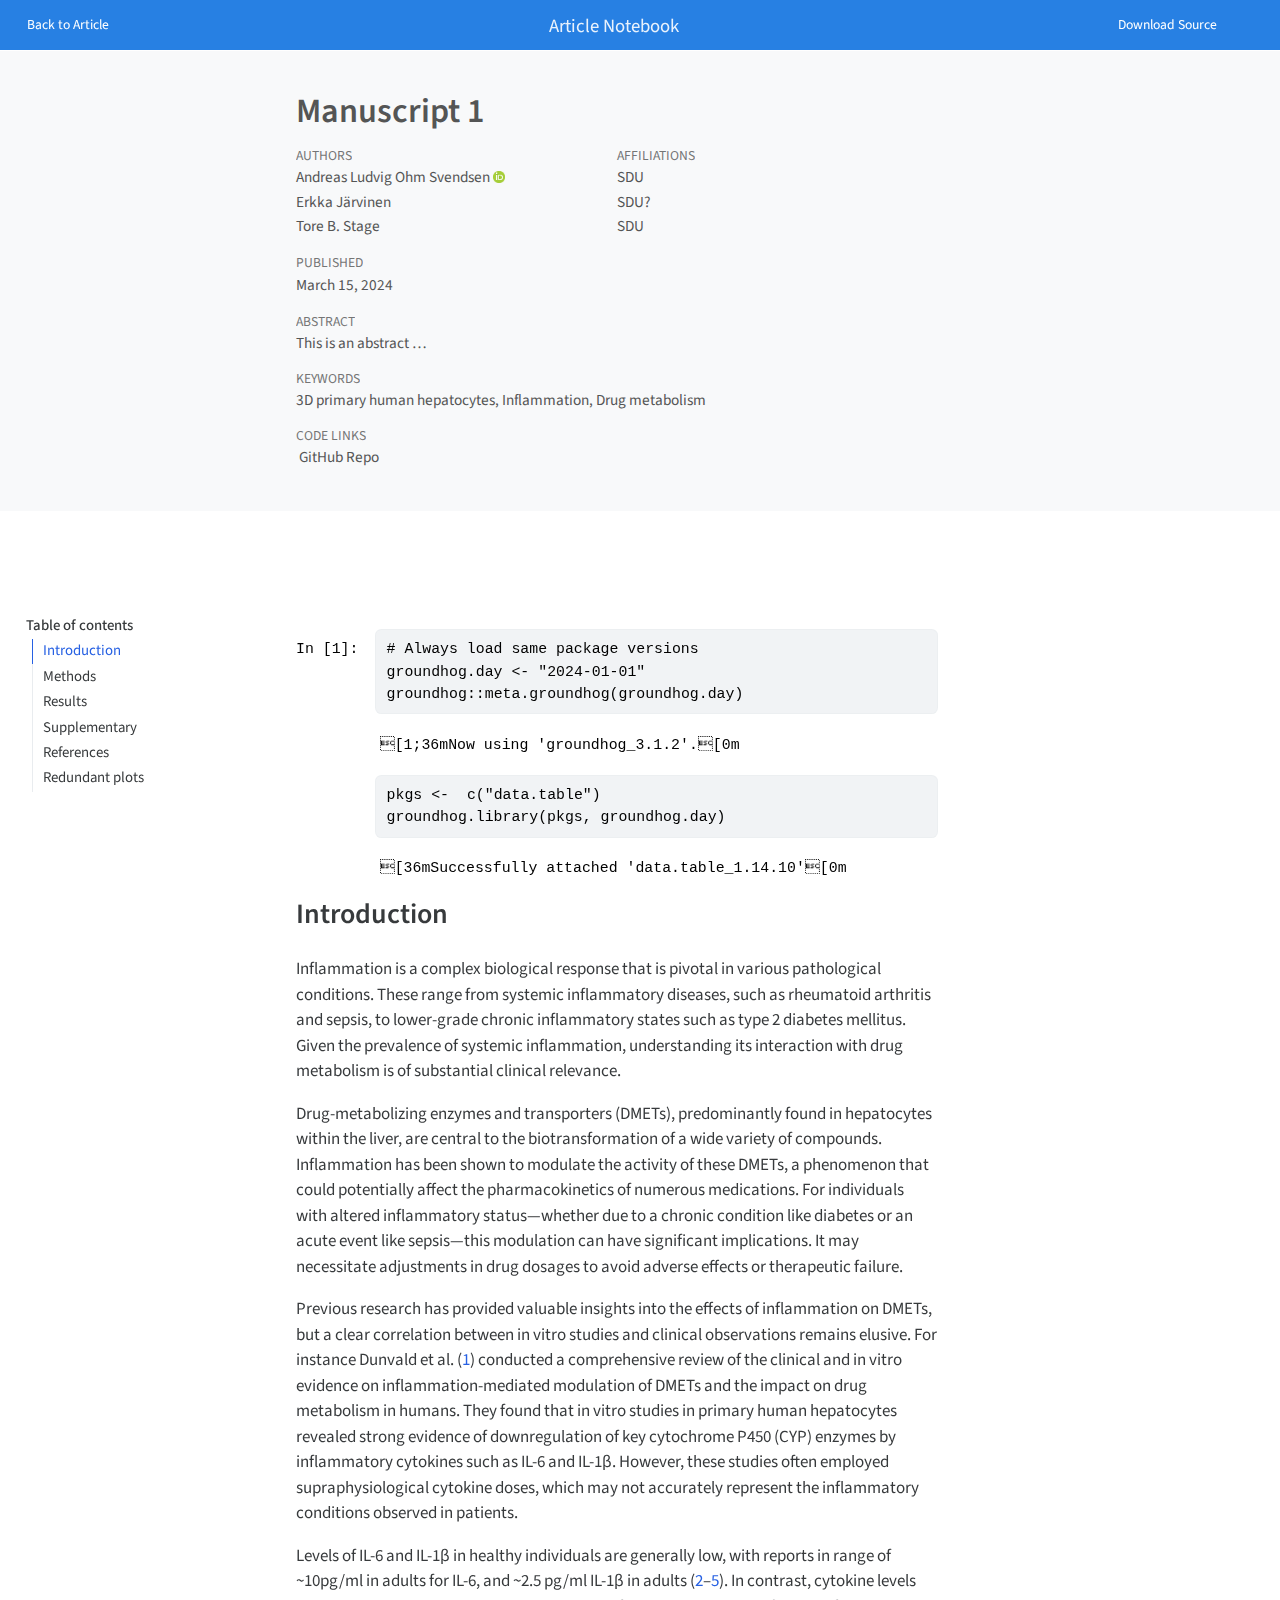
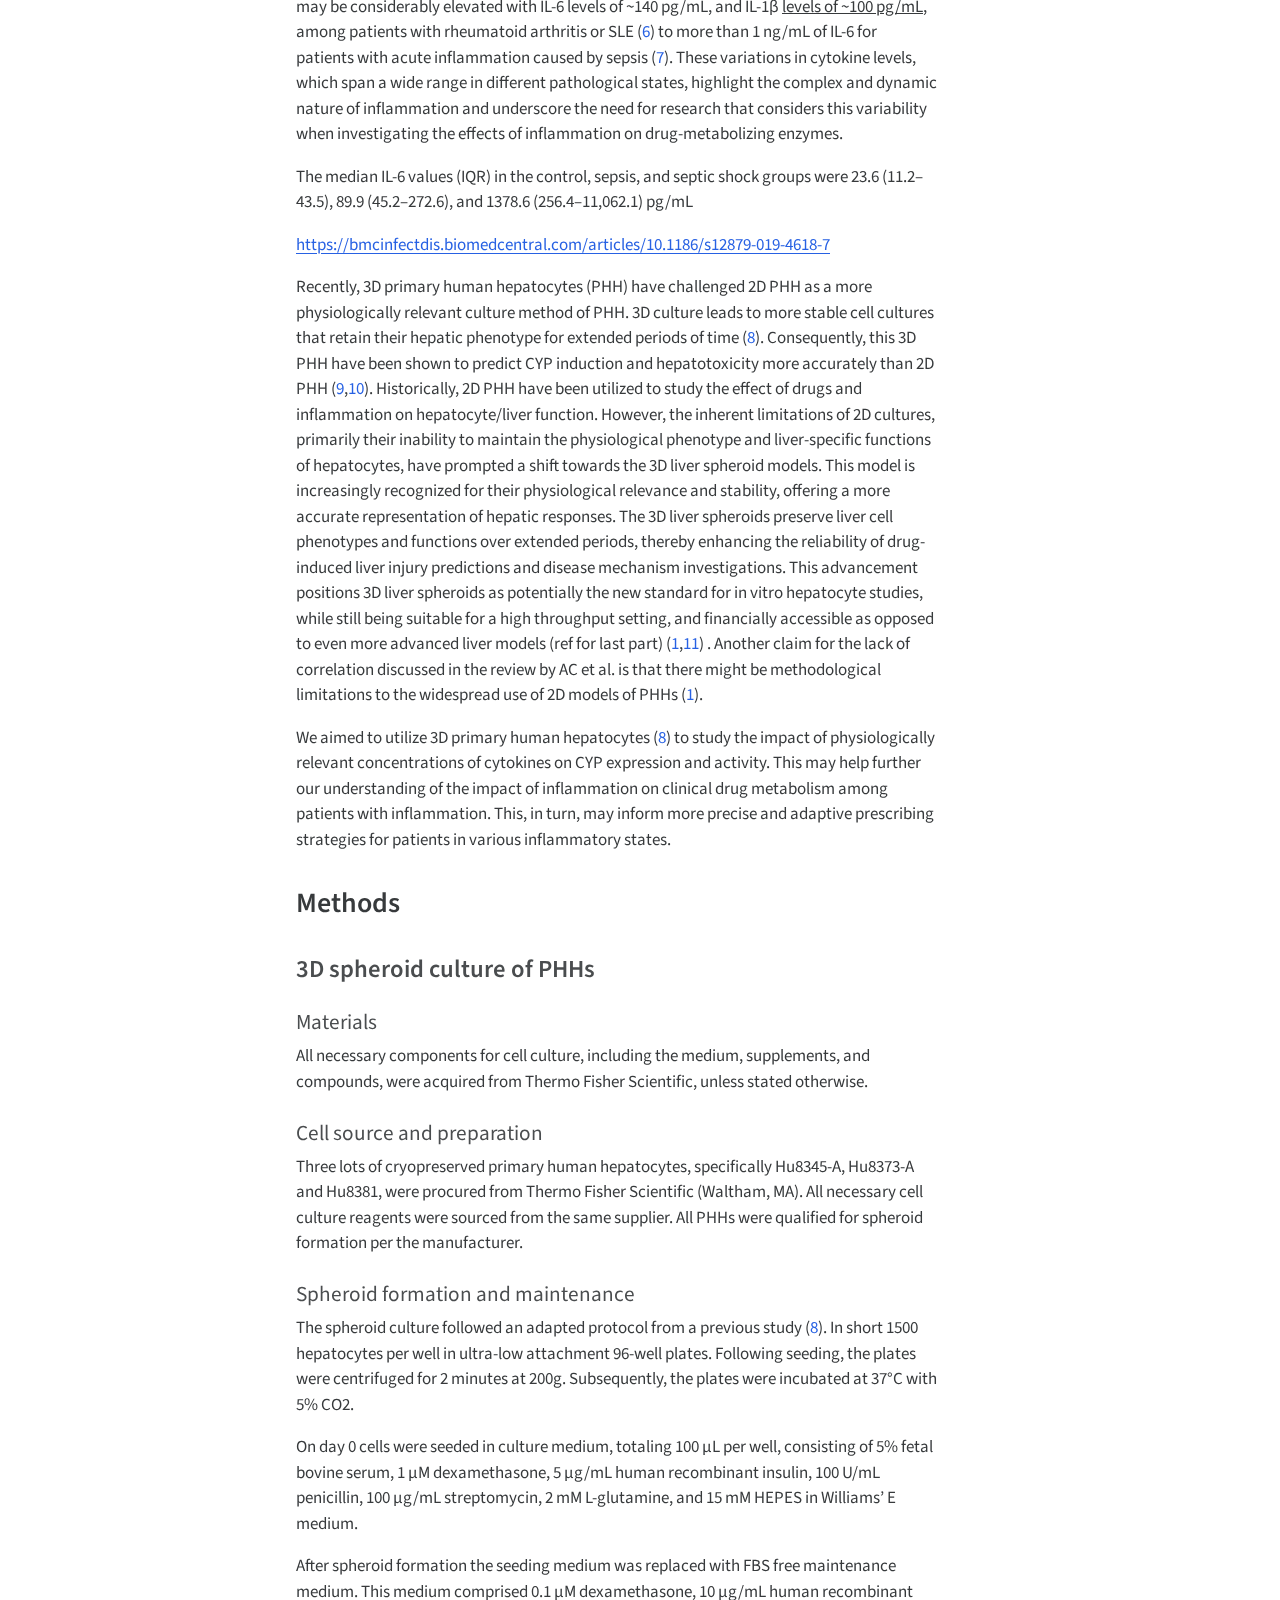
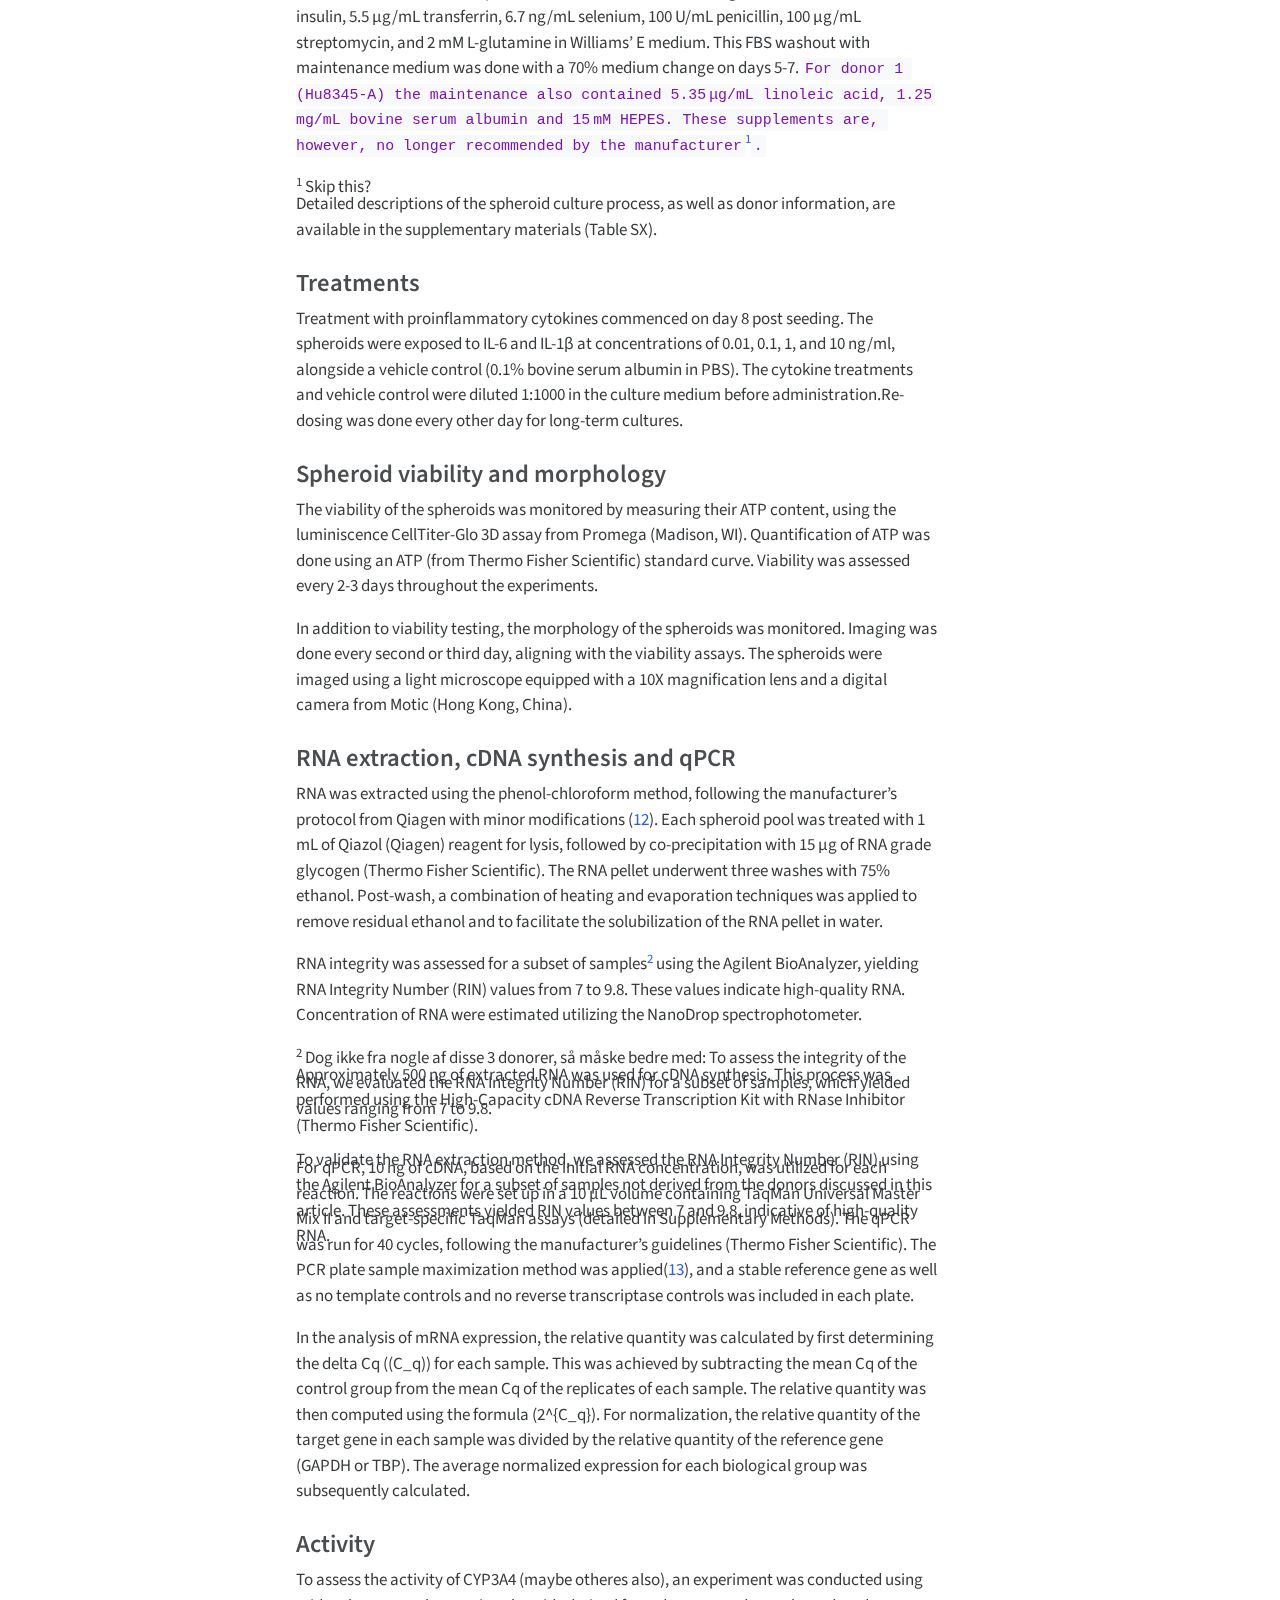
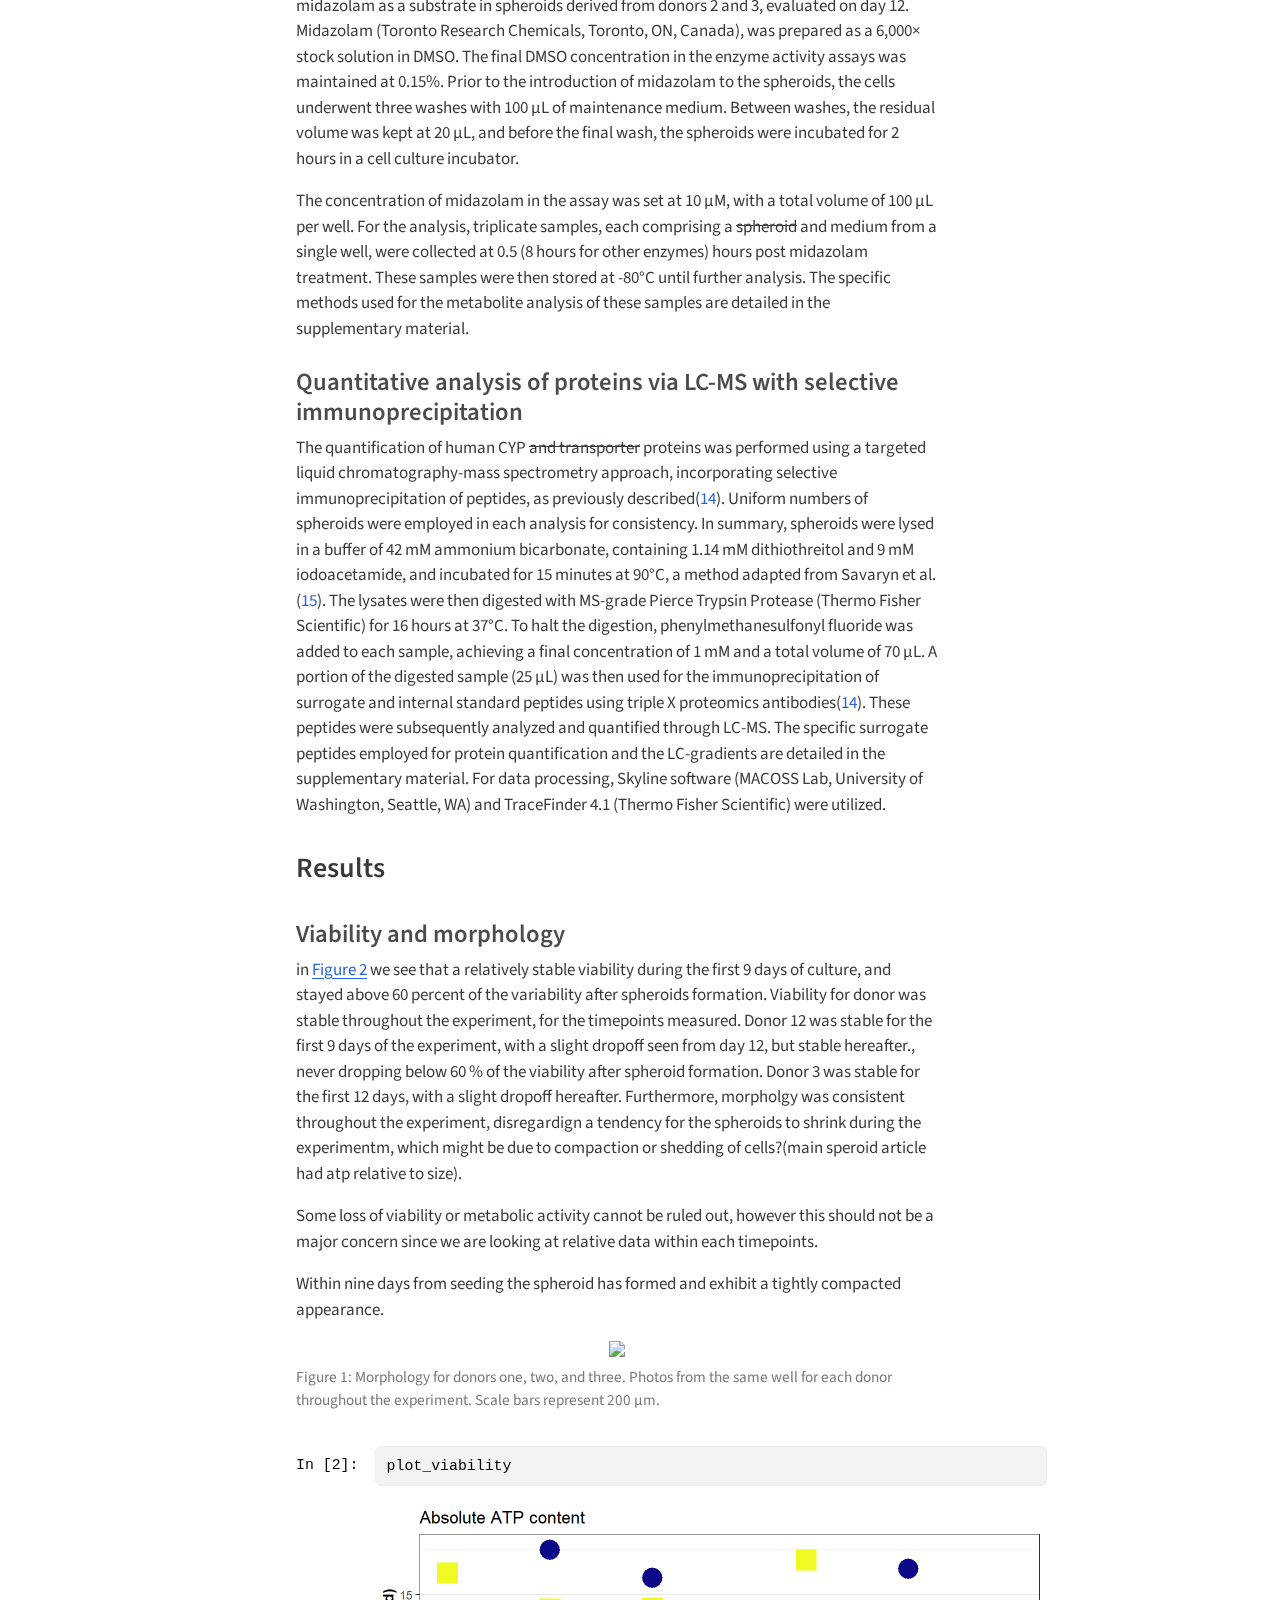
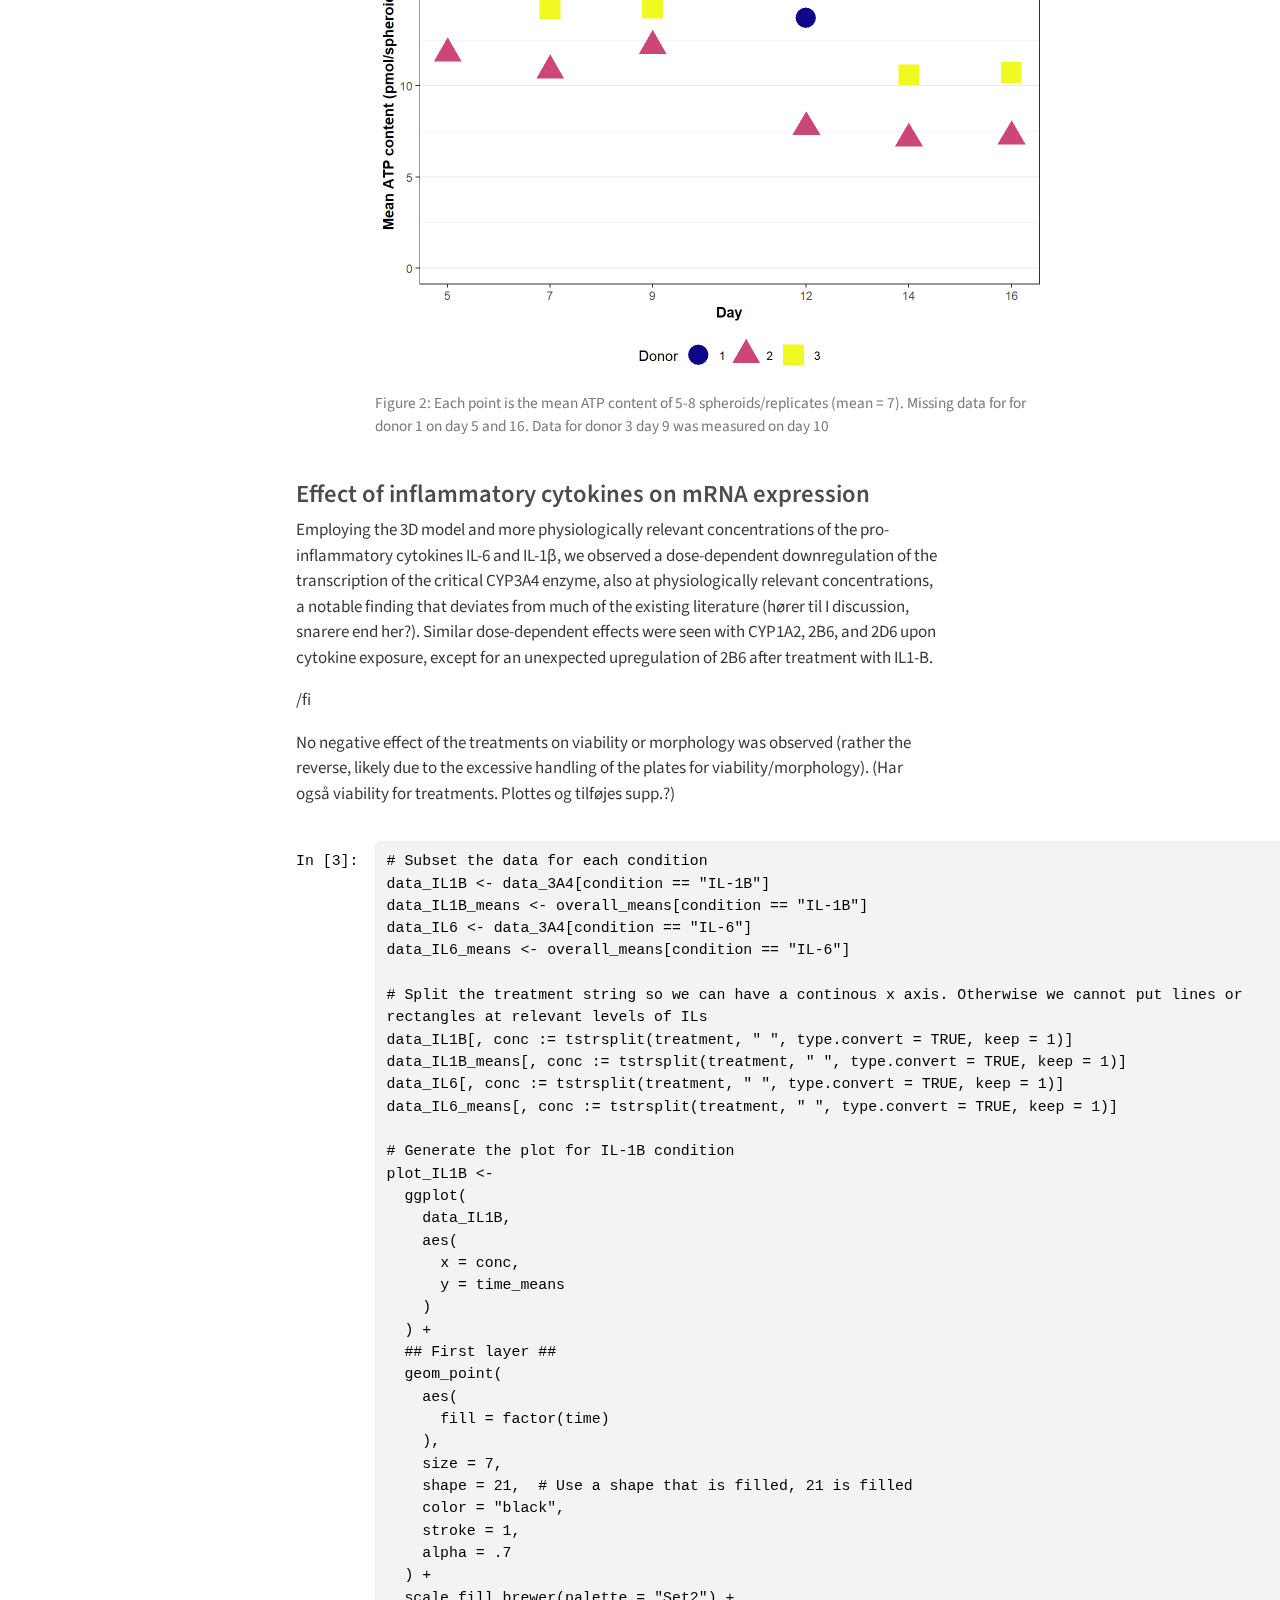
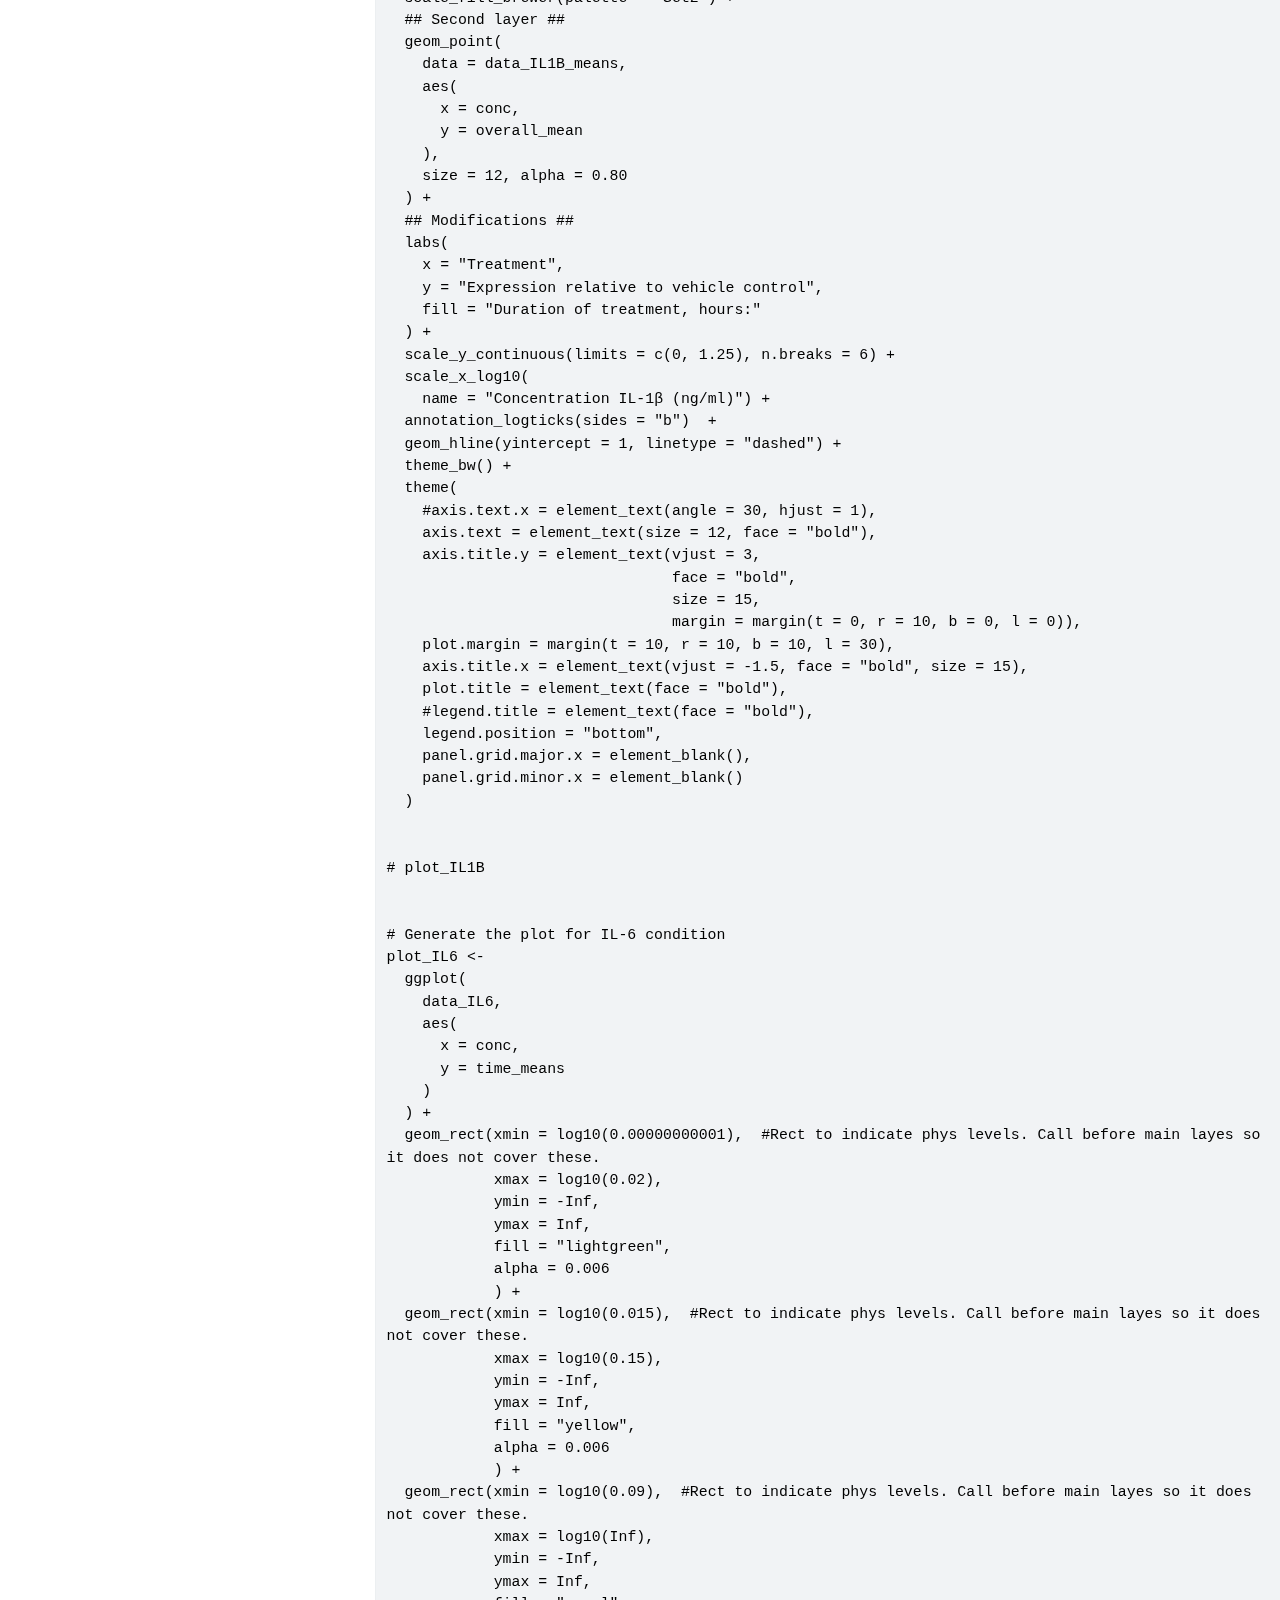
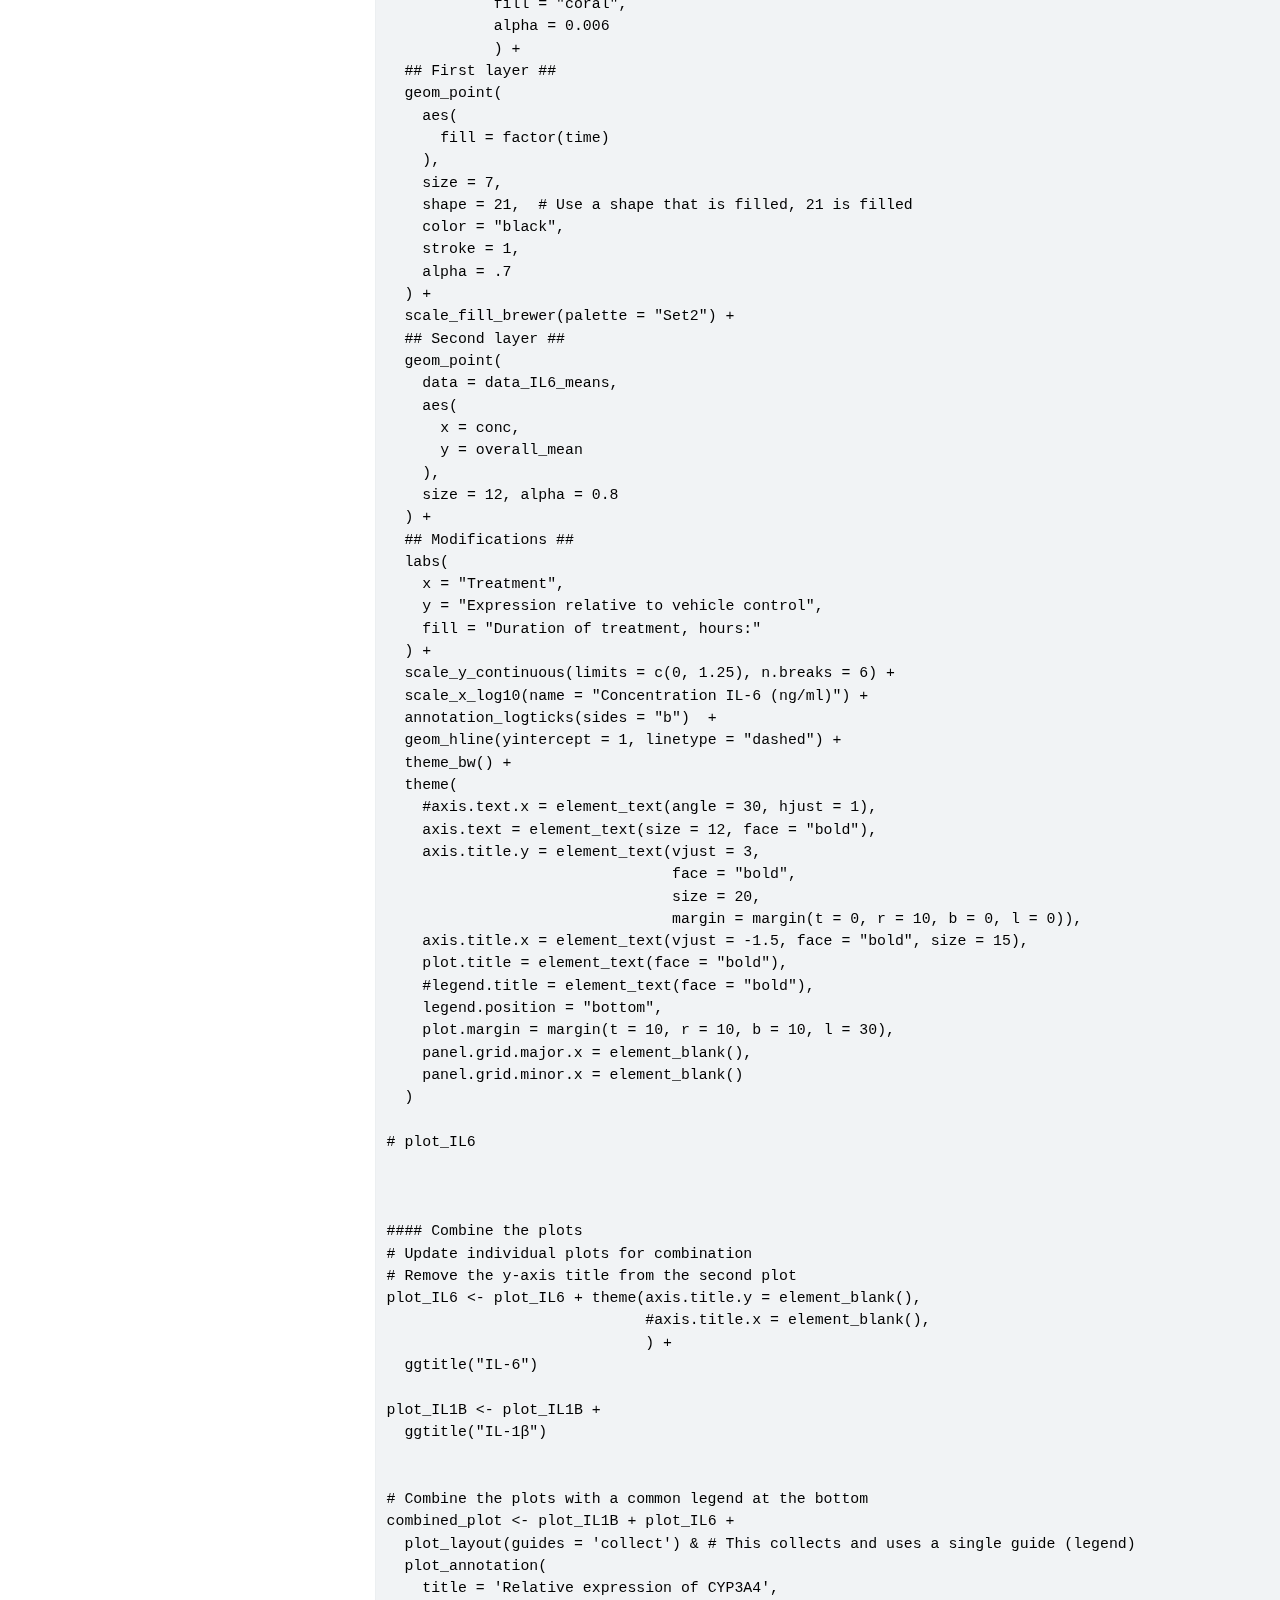
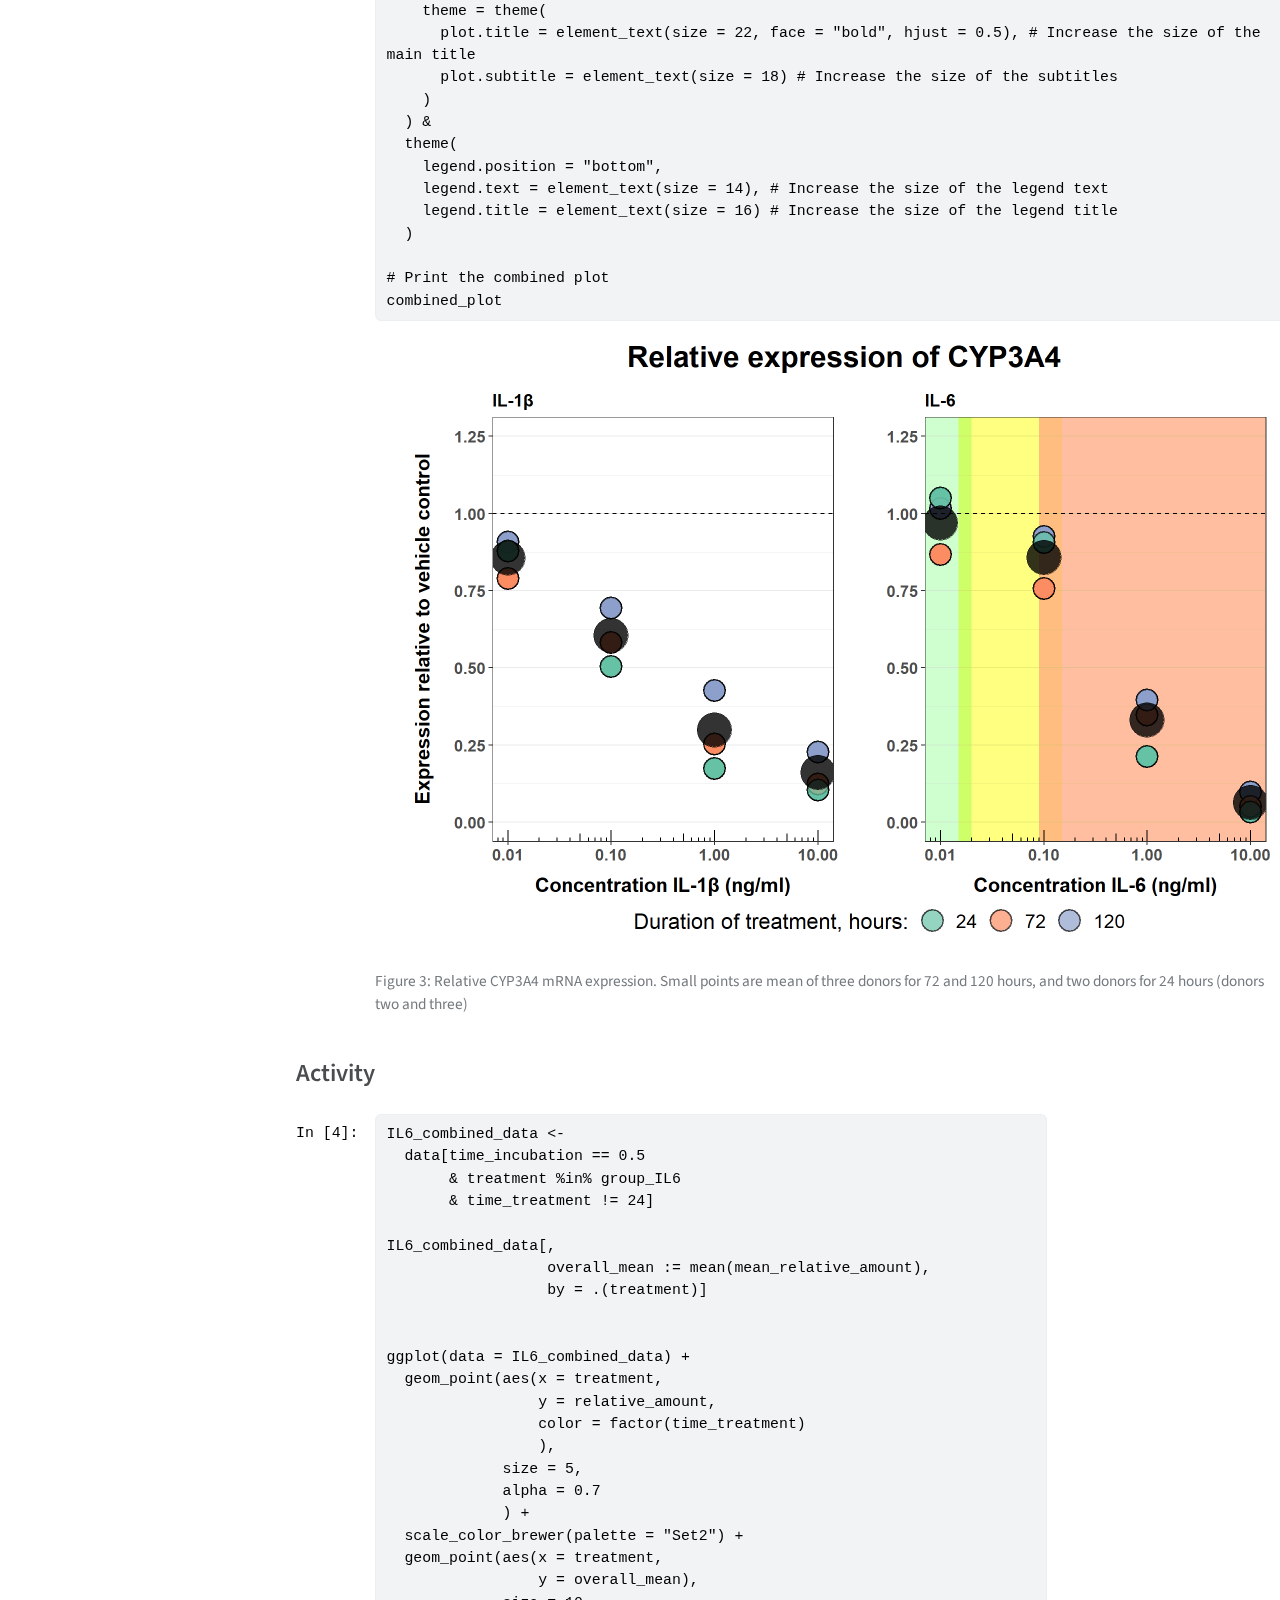
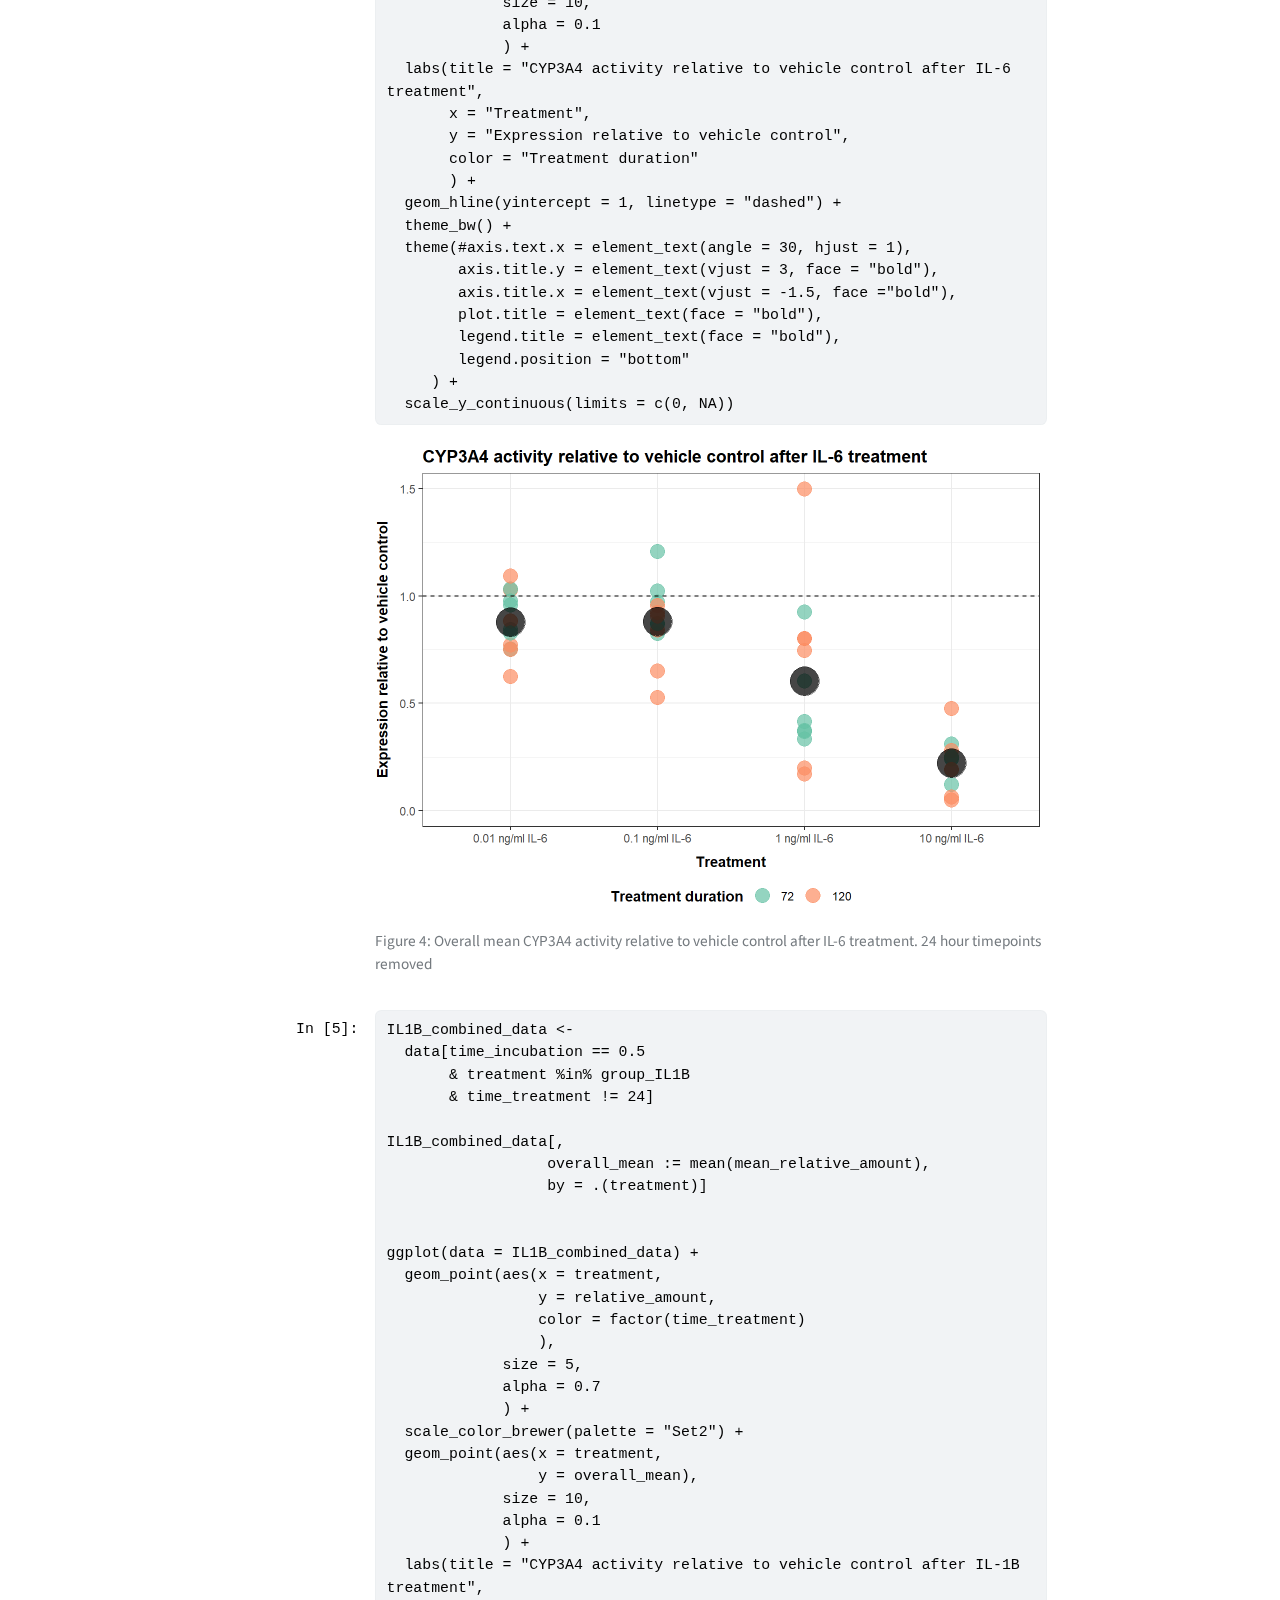
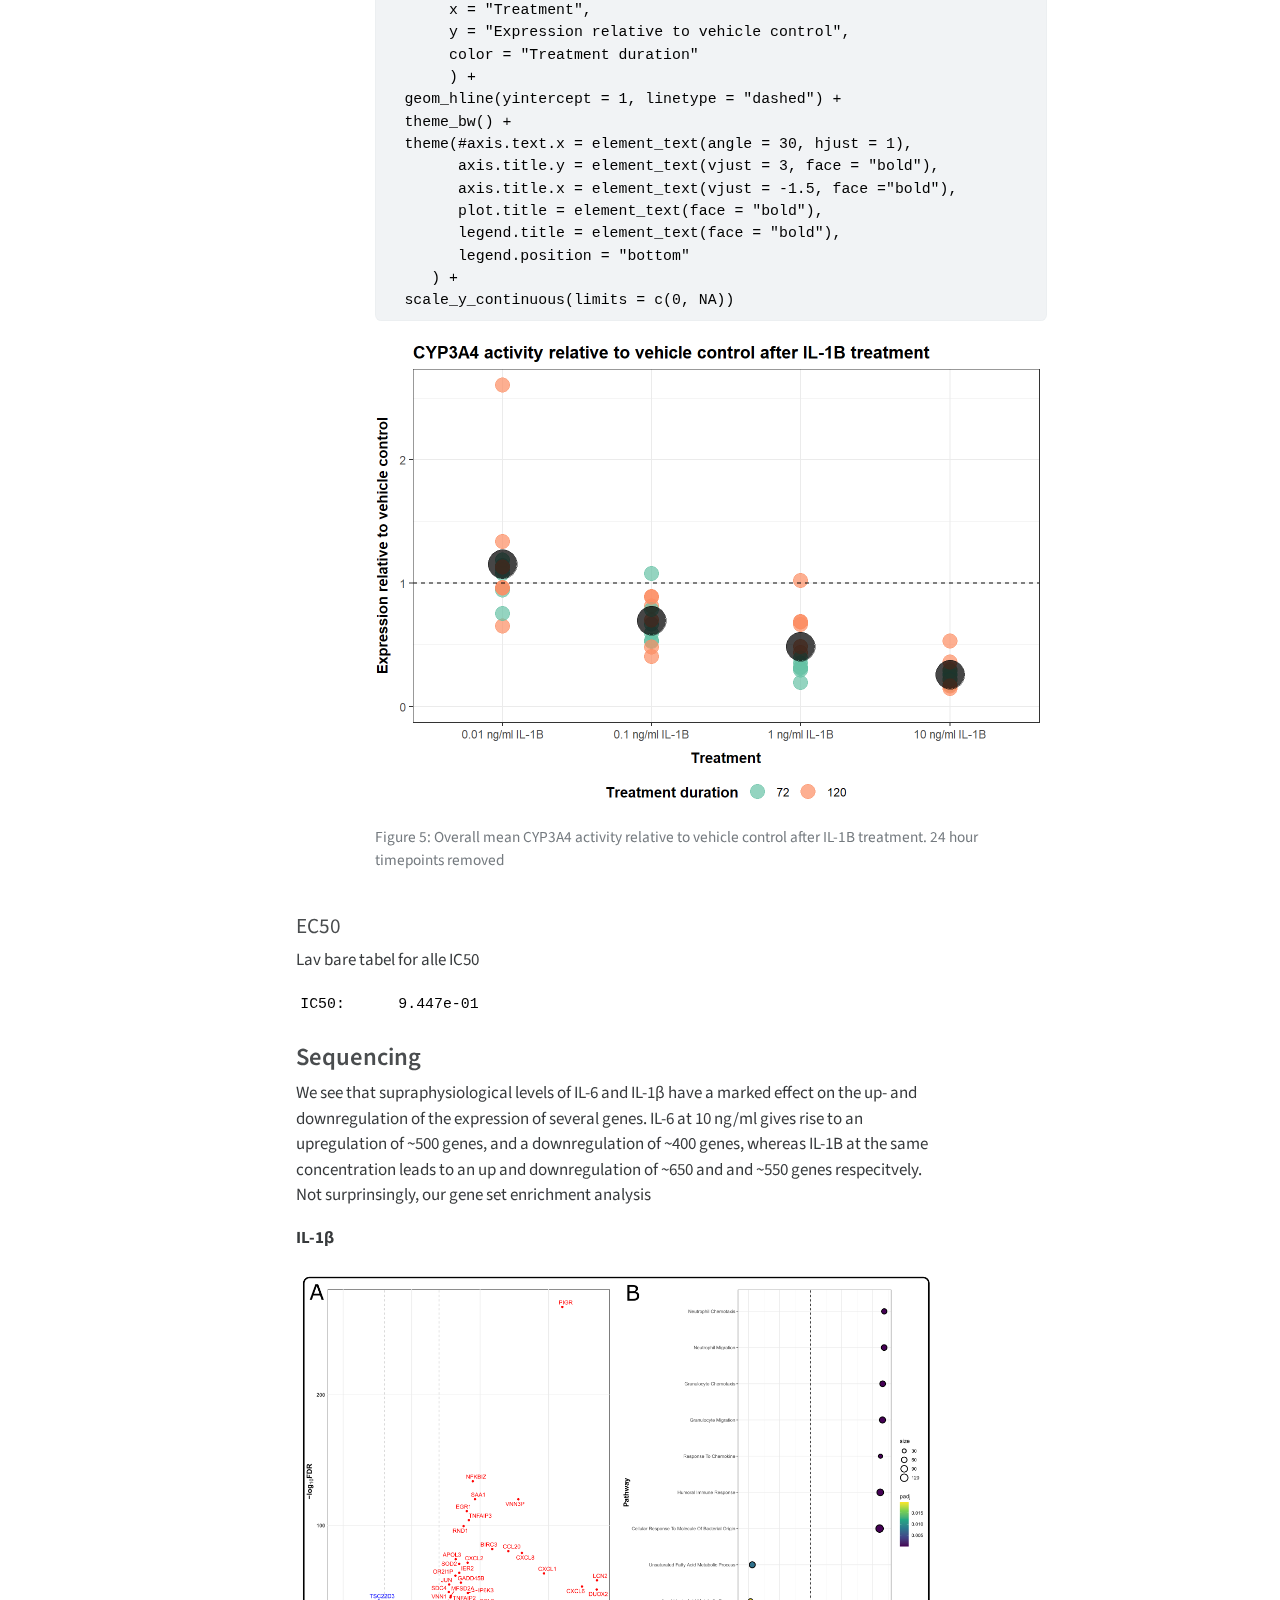
==== commit e9d03498: "Built site for gh-pages" ====
--- a/index-preview.html
+++ b/index-preview.html
@@ -8,7 +8,7 @@
     <meta name="author" content="Andreas Ludvig Ohm Svendsen">
     <meta name="author" content="Erkka Järvinen">
     <meta name="author" content="Tore B. Stage">
-    <meta name="dcterms.date" content="2024-03-13">
+    <meta name="dcterms.date" content="2024-03-15">
     <meta name="keywords" content="3D primary human hepatocytes, Inflammation, Drug metabolism">
 
     <title>Manuscript 1</title>
@@ -196,10 +196,10 @@
 <meta name="citation_author" content="Andreas Ludvig Ohm Svendsen">
 <meta name="citation_author" content="Erkka Järvinen">
 <meta name="citation_author" content="Tore B. Stage">
-<meta name="citation_publication_date" content="2024-03-13">
-<meta name="citation_cover_date" content="2024-03-13">
+<meta name="citation_publication_date" content="2024-03-15">
+<meta name="citation_cover_date" content="2024-03-15">
 <meta name="citation_year" content="2024">
-<meta name="citation_online_date" content="2024-03-13">
+<meta name="citation_online_date" content="2024-03-15">
 <meta name="citation_language" content="en">
 <meta name="citation_reference" content="citation_title=Strategies for the development of volcanic hazard maps in monogenetic volcanic fields: The example of La Palma (Canary Islands);,citation_author=José Marrero;,citation_author=Alicia García;,citation_author=Manuel Berrocoso;,citation_author=Ángeles Llinares;,citation_author=Antonio Rodríguez-Losada;,citation_author=R. Ortiz;,citation_publication_date=2019-07;,citation_cover_date=2019-07;,citation_year=2019;,citation_doi=10.1186/s13617-019-0085-5;,citation_volume=8;,citation_journal_title=Journal of Applied Volcanology;">
 <meta name="citation_reference" content="citation_title=Clinical and Molecular Perspectives on Inflammation-Mediated Regulation of Drug Metabolism and Transport;,citation_author=Ann-Cathrine Dalgård Dunvald;,citation_author=Erkka Järvinen;,citation_author=Christina Mortensen;,citation_author=Tore B. Stage;,citation_fulltext_html_url=https://onlinelibrary.wiley.com/doi/abs/10.1002/cpt.2432;,citation_issue=n/a;,citation_doi=10.1002/cpt.2432;,citation_volume=n/a;,citation_language=en;,citation_journal_title=Clinical Pharmacology &amp;amp;amp; Therapeutics;">
@@ -279,7 +279,7 @@
                 <div>
             <div class="quarto-title-meta-heading">Published</div>
             <div class="quarto-title-meta-contents">
-              <p class="date">March 13, 2024</p>
+              <p class="date">March 15, 2024</p>
             </div>
           </div>
           
@@ -428,7 +428,6 @@
 <p>in <a href="#fig-viability" class="quarto-xref">Figure&nbsp;2</a> we see that a relatively stable viability during the first 9 days of culture, and stayed above 60 percent of the variability after spheroids formation. Viability for donor was stable throughout the experiment, for the timepoints measured. Donor 12 was stable for the first 9 days of the experiment, with a slight dropoff seen from day 12, but stable hereafter., never dropping below 60 % of the viability after spheroid formation. Donor 3 was stable for the first 12 days, with a slight dropoff hereafter. Furthermore, morpholgy was consistent throughout the experiment, disregardign a tendency for the spheroids to shrink during the experimentm, which might be due to compaction or shedding of cells?(main speroid article had atp relative to size).</p>
 <p>Some loss of viability or metabolic activity cannot be ruled out, however this should not be a major concern since we are looking at relative data within each timepoints.</p>
 <p>Within nine days from seeding the spheroid has formed and exhibit a tightly compacted appearance.</p>
-<p>We used ATP content as a proxy for viability. Viability and morphology for</p>
 <div id="fig-morph" class="quarto-figure quarto-figure-center quarto-float anchored">
 <figure class="quarto-float quarto-float-fig figure">
 <div aria-describedby="fig-morph-caption-0ceaefa1-69ba-4598-a22c-09a6ac19f8ca">
@@ -459,7 +458,9 @@
 </section>
 <section id="effect-of-inflammatory-cytokines-on-mrna-expression" class="level3">
 <h3 class="anchored" data-anchor-id="effect-of-inflammatory-cytokines-on-mrna-expression">Effect of inflammatory cytokines on mRNA expression</h3>
-<p>The treatments did not have a negative effect on the viability or morphology of the spheroids.</p>
+<p>Employing the 3D model and more physiologically relevant concentrations of the pro-inflammatory cytokines IL-6 and IL-1β, we observed a dose-dependent downregulation of the transcription of the critical CYP3A4 enzyme, also at physiologically relevant concentrations, a notable finding that deviates from much of the existing literature (hører til I discussion, snarere end her?). Similar dose-dependent effects were seen with CYP1A2, 2B6, and 2D6 upon cytokine exposure, except for an unexpected upregulation of 2B6 after treatment with IL1-B.</p>
+<p>/fi</p>
+<p>No negative effect of the treatments on viability or morphology was observed (rather the reverse, likely due to the excessive handling of the plates for viability/morphology). (Har også viability for treatments. Plottes og tilføjes supp.?)</p>
 <div class="quarto-embed-nb-cell" data-notebook="/home/runner/work/manuscript/manuscript/notebooks/qPCR/mRNA.qmd" data-notebook-title="mRNA" data-notebook-cellid="cell-fig-mRNA-CYP3A4-main">
 <div class="cell-container"><div class="cell-decorator"><pre>In [3]:</pre></div><div id="cell-fig-mRNA-CYP3A4-main" class="cell" data-fig-width="9.5" data-fig-height="6.5">
 <div class="sourceCode cell-code" id="cb6"><pre class="sourceCode python code-with-copy"><code class="sourceCode python"><span id="cb6-1"><a href="#cb6-1" aria-hidden="true" tabindex="-1"></a><span class="co"># Subset the data for each condition</span></span>
@@ -783,6 +784,7 @@
 </section>
 <section id="sequencing" class="level3">
 <h3 class="anchored" data-anchor-id="sequencing">Sequencing</h3>
+<p>We see that supraphysiological levels of IL-6 and IL-1β have a marked effect on the up- and downregulation of the expression of several genes. IL-6 at 10 ng/ml gives rise to an upregulation of ~500 genes, and a downregulation of ~400 genes, whereas IL-1B at the same concentration leads to an up and downregulation of ~650 and and ~550 genes respecitvely. Not surprinsingly, our gene set enrichment analysis</p>
 <p><strong>IL-1β</strong></p>
 <div id="fig-seq-3" class="quarto-figure quarto-figure-center quarto-float anchored">
 <figure class="quarto-float quarto-float-fig figure">
@@ -962,7 +964,7 @@
 <div class="cell-container"><div class="cell-decorator"><pre>In [9]:</pre></div><div id="cell-fig-reactome-il1b-0.1" class="cell">
 <div class="sourceCode cell-code" id="cb13"><pre class="sourceCode python code-with-copy"><code class="sourceCode python"><span id="cb13-1"><a href="#cb13-1" aria-hidden="true" tabindex="-1"></a>REACTOME_plot_list[[<span class="dv">2</span>]]</span></code><button title="Copy to Clipboard" class="code-copy-button"><i class="bi"></i></button></pre></div>
 <div class="cell-output cell-output-display">
-<div id="fig-reactome-il1b-0.1" class="quarto-figure quarto-figure-center quarto-float anchored" height="480" width="672">
+<div id="fig-reactome-il1b-0.1" class="quarto-figure quarto-figure-center quarto-float anchored" width="672" height="480">
 <figure class="quarto-float quarto-float-fig figure">
 <div aria-describedby="fig-reactome-il1b-0.1-caption-0ceaefa1-69ba-4598-a22c-09a6ac19f8ca" class="">
 <a href="index_files/figure-html/notebooks-seq-seq-fig-reactome-il1b-0.1-output-1.png" class="lightbox" data-gallery="quarto-lightbox-gallery-13" title="Figure&nbsp;13: "><img src="index_files/figure-html/notebooks-seq-seq-fig-reactome-il1b-0.1-output-1.png" id="fig-reactome-il1b-0.1" width="672" height="480" class="figure-img"></a>
@@ -979,7 +981,7 @@
 <div class="cell-container"><div class="cell-decorator"><pre>In [10]:</pre></div><div id="cell-fig-reactome-il1b-10" class="cell">
 <div class="sourceCode cell-code" id="cb14"><pre class="sourceCode python code-with-copy"><code class="sourceCode python"><span id="cb14-1"><a href="#cb14-1" aria-hidden="true" tabindex="-1"></a>REACTOME_plot_list[[<span class="dv">3</span>]]</span></code><button title="Copy to Clipboard" class="code-copy-button"><i class="bi"></i></button></pre></div>
 <div class="cell-output cell-output-display">
-<div id="fig-reactome-il1b-10" class="quarto-figure quarto-figure-center quarto-float anchored" height="480" width="672">
+<div id="fig-reactome-il1b-10" class="quarto-figure quarto-figure-center quarto-float anchored" width="672" height="480">
 <figure class="quarto-float quarto-float-fig figure">
 <div aria-describedby="fig-reactome-il1b-10-caption-0ceaefa1-69ba-4598-a22c-09a6ac19f8ca" class="">
 <a href="index_files/figure-html/notebooks-seq-seq-fig-reactome-il1b-10-output-1.png" class="lightbox" data-gallery="quarto-lightbox-gallery-14" title="Figure&nbsp;14: "><img src="index_files/figure-html/notebooks-seq-seq-fig-reactome-il1b-10-output-1.png" id="fig-reactome-il1b-10" width="672" height="480" class="figure-img"></a>
@@ -996,7 +998,7 @@
 <div class="cell-container"><div class="cell-decorator"><pre>In [11]:</pre></div><div id="cell-fig-reactome-il6-0.1" class="cell">
 <div class="sourceCode cell-code" id="cb15"><pre class="sourceCode python code-with-copy"><code class="sourceCode python"><span id="cb15-1"><a href="#cb15-1" aria-hidden="true" tabindex="-1"></a>REACTOME_plot_list[[<span class="dv">4</span>]]</span></code><button title="Copy to Clipboard" class="code-copy-button"><i class="bi"></i></button></pre></div>
 <div class="cell-output cell-output-display">
-<div id="fig-reactome-il6-0.1" class="quarto-figure quarto-figure-center quarto-float anchored" height="480" width="672">
+<div id="fig-reactome-il6-0.1" class="quarto-figure quarto-figure-center quarto-float anchored" width="672" height="480">
 <figure class="quarto-float quarto-float-fig figure">
 <div aria-describedby="fig-reactome-il6-0.1-caption-0ceaefa1-69ba-4598-a22c-09a6ac19f8ca" class="">
 <a href="index_files/figure-html/notebooks-seq-seq-fig-reactome-il6-0.1-output-1.png" class="lightbox" data-gallery="quarto-lightbox-gallery-15" title="Figure&nbsp;15: "><img src="index_files/figure-html/notebooks-seq-seq-fig-reactome-il6-0.1-output-1.png" id="fig-reactome-il6-0.1" width="672" height="480" class="figure-img"></a>
@@ -1013,7 +1015,7 @@
 <div class="cell-container"><div class="cell-decorator"><pre>In [12]:</pre></div><div id="cell-fig-reactome-il6-10" class="cell">
 <div class="sourceCode cell-code" id="cb16"><pre class="sourceCode python code-with-copy"><code class="sourceCode python"><span id="cb16-1"><a href="#cb16-1" aria-hidden="true" tabindex="-1"></a>REACTOME_plot_list[[<span class="dv">5</span>]]</span></code><button title="Copy to Clipboard" class="code-copy-button"><i class="bi"></i></button></pre></div>
 <div class="cell-output cell-output-display">
-<div id="fig-reactome-il6-10" class="quarto-figure quarto-figure-center quarto-float anchored" height="480" width="672">
+<div id="fig-reactome-il6-10" class="quarto-figure quarto-figure-center quarto-float anchored" width="672" height="480">
 <figure class="quarto-float quarto-float-fig figure">
 <div aria-describedby="fig-reactome-il6-10-caption-0ceaefa1-69ba-4598-a22c-09a6ac19f8ca" class="">
 <a href="index_files/figure-html/notebooks-seq-seq-fig-reactome-il6-10-output-1.png" class="lightbox" data-gallery="quarto-lightbox-gallery-16" title="Figure&nbsp;16: "><img src="index_files/figure-html/notebooks-seq-seq-fig-reactome-il6-10-output-1.png" id="fig-reactome-il6-10" width="672" height="480" class="figure-img"></a>
@@ -1030,7 +1032,7 @@
 <div class="cell-container"><div class="cell-decorator"><pre>In [13]:</pre></div><div id="cell-fig-reactome-il6-combined" class="cell">
 <div class="sourceCode cell-code" id="cb17"><pre class="sourceCode python code-with-copy"><code class="sourceCode python"><span id="cb17-1"><a href="#cb17-1" aria-hidden="true" tabindex="-1"></a>REACTOME_plot_list[[<span class="dv">6</span>]]</span></code><button title="Copy to Clipboard" class="code-copy-button"><i class="bi"></i></button></pre></div>
 <div class="cell-output cell-output-display">
-<div id="fig-reactome-il6-combined" class="quarto-figure quarto-figure-center quarto-float anchored" height="480" width="672">
+<div id="fig-reactome-il6-combined" class="quarto-figure quarto-figure-center quarto-float anchored" width="672" height="480">
 <figure class="quarto-float quarto-float-fig figure">
 <div aria-describedby="fig-reactome-il6-combined-caption-0ceaefa1-69ba-4598-a22c-09a6ac19f8ca" class="">
 <a href="index_files/figure-html/notebooks-seq-seq-fig-reactome-il6-combined-output-1.png" class="lightbox" data-gallery="quarto-lightbox-gallery-17" title="Figure&nbsp;17: "><img src="index_files/figure-html/notebooks-seq-seq-fig-reactome-il6-combined-output-1.png" id="fig-reactome-il6-combined" width="672" height="480" class="figure-img"></a>
@@ -1050,7 +1052,7 @@
 <div class="cell-container"><div class="cell-decorator"><pre>In [14]:</pre></div><div id="cell-fig-reactome-medium" class="cell">
 <div class="sourceCode cell-code" id="cb18"><pre class="sourceCode python code-with-copy"><code class="sourceCode python"><span id="cb18-1"><a href="#cb18-1" aria-hidden="true" tabindex="-1"></a>REACTOME_plot_list[[<span class="dv">7</span>]]</span></code><button title="Copy to Clipboard" class="code-copy-button"><i class="bi"></i></button></pre></div>
 <div class="cell-output cell-output-display">
-<div id="fig-reactome-medium" class="quarto-figure quarto-figure-center quarto-float anchored" height="480" width="672">
+<div id="fig-reactome-medium" class="quarto-figure quarto-figure-center quarto-float anchored" width="672" height="480">
 <figure class="quarto-float quarto-float-fig figure">
 <div aria-describedby="fig-reactome-medium-caption-0ceaefa1-69ba-4598-a22c-09a6ac19f8ca" class="">
 <a href="index_files/figure-html/notebooks-seq-seq-fig-reactome-medium-output-1.png" class="lightbox" data-gallery="quarto-lightbox-gallery-18" title="Figure&nbsp;18: "><img src="index_files/figure-html/notebooks-seq-seq-fig-reactome-medium-output-1.png" id="fig-reactome-medium" width="672" height="480" class="figure-img"></a>
@@ -1067,7 +1069,7 @@
 <div class="cell-container"><div class="cell-decorator"><pre>In [15]:</pre></div><div id="cell-fig-kegg-medium" class="cell">
 <div class="sourceCode cell-code" id="cb19"><pre class="sourceCode python code-with-copy"><code class="sourceCode python"><span id="cb19-1"><a href="#cb19-1" aria-hidden="true" tabindex="-1"></a>KEGG_plot_list[[<span class="dv">7</span>]]</span></code><button title="Copy to Clipboard" class="code-copy-button"><i class="bi"></i></button></pre></div>
 <div class="cell-output cell-output-display">
-<div id="fig-kegg-medium" class="quarto-figure quarto-figure-center quarto-float anchored" height="480" width="672">
+<div id="fig-kegg-medium" class="quarto-figure quarto-figure-center quarto-float anchored" width="672" height="480">
 <figure class="quarto-float quarto-float-fig figure">
 <div aria-describedby="fig-kegg-medium-caption-0ceaefa1-69ba-4598-a22c-09a6ac19f8ca" class="">
 <a href="index_files/figure-html/notebooks-seq-seq-fig-kegg-medium-output-1.png" class="lightbox" data-gallery="quarto-lightbox-gallery-19" title="Figure&nbsp;19: "><img src="index_files/figure-html/notebooks-seq-seq-fig-kegg-medium-output-1.png" id="fig-kegg-medium" width="672" height="480" class="figure-img"></a>
@@ -1084,7 +1086,7 @@
 <div class="cell-container"><div class="cell-decorator"><pre>In [16]:</pre></div><div id="cell-fig-go-medium" class="cell" data-fig-width="12" data-fig-height="10">
 <div class="sourceCode cell-code" id="cb20"><pre class="sourceCode python code-with-copy"><code class="sourceCode python"><span id="cb20-1"><a href="#cb20-1" aria-hidden="true" tabindex="-1"></a>GO_plot_list[[<span class="dv">7</span>]]</span></code><button title="Copy to Clipboard" class="code-copy-button"><i class="bi"></i></button></pre></div>
 <div class="cell-output cell-output-display">
-<div id="fig-go-medium" class="quarto-figure quarto-figure-center quarto-float anchored" height="960" width="1152">
+<div id="fig-go-medium" class="quarto-figure quarto-figure-center quarto-float anchored" width="1152" height="960">
 <figure class="quarto-float quarto-float-fig figure">
 <div aria-describedby="fig-go-medium-caption-0ceaefa1-69ba-4598-a22c-09a6ac19f8ca" class="">
 <a href="index_files/figure-html/notebooks-seq-seq-fig-go-medium-output-1.png" class="lightbox" data-gallery="quarto-lightbox-gallery-20" title="Figure&nbsp;20: "><img src="index_files/figure-html/notebooks-seq-seq-fig-go-medium-output-1.png" id="fig-go-medium" width="1152" height="960" class="figure-img"></a>
@@ -1106,7 +1108,7 @@
 <span id="cb21-5"><a href="#cb21-5" aria-hidden="true" tabindex="-1"></a><span class="co"># Print the combined plot</span></span>
 <span id="cb21-6"><a href="#cb21-6" aria-hidden="true" tabindex="-1"></a><span class="bu">print</span>(combined_plot)</span></code><button title="Copy to Clipboard" class="code-copy-button"><i class="bi"></i></button></pre></div>
 <div class="cell-output cell-output-display">
-<div id="fig-go-split-medium" class="quarto-figure quarto-figure-center quarto-float anchored" height="480" width="672">
+<div id="fig-go-split-medium" class="quarto-figure quarto-figure-center quarto-float anchored" width="672" height="480">
 <figure class="quarto-float quarto-float-fig figure">
 <div aria-describedby="fig-go-split-medium-caption-0ceaefa1-69ba-4598-a22c-09a6ac19f8ca" class="">
 <a href="index_files/figure-html/notebooks-seq-seq-fig-go-split-medium-output-1.png" class="lightbox" data-gallery="quarto-lightbox-gallery-21" title="Figure&nbsp;21: "><img src="index_files/figure-html/notebooks-seq-seq-fig-go-split-medium-output-1.png" id="fig-go-split-medium" width="672" height="480" class="figure-img"></a>
@@ -1183,7 +1185,7 @@
 <div class="cell-container"><div class="cell-decorator"><pre>In [18]:</pre></div><div id="cell-fig-kegg-il1b-0.1" class="cell">
 <div class="sourceCode cell-code" id="cb22"><pre class="sourceCode python code-with-copy"><code class="sourceCode python"><span id="cb22-1"><a href="#cb22-1" aria-hidden="true" tabindex="-1"></a>KEGG_plot_list[[<span class="dv">2</span>]]</span></code><button title="Copy to Clipboard" class="code-copy-button"><i class="bi"></i></button></pre></div>
 <div class="cell-output cell-output-display">
-<div id="fig-kegg-il1b-0.1" class="quarto-figure quarto-figure-center quarto-float anchored" height="480" width="672">
+<div id="fig-kegg-il1b-0.1" class="quarto-figure quarto-figure-center quarto-float anchored" width="672" height="480">
 <figure class="quarto-float quarto-float-fig figure">
 <div aria-describedby="fig-kegg-il1b-0.1-caption-0ceaefa1-69ba-4598-a22c-09a6ac19f8ca" class="">
 <a href="index_files/figure-html/notebooks-seq-seq-fig-kegg-il1b-0.1-output-1.png" class="lightbox" data-gallery="quarto-lightbox-gallery-22" title="Figure&nbsp;22: "><img src="index_files/figure-html/notebooks-seq-seq-fig-kegg-il1b-0.1-output-1.png" id="fig-kegg-il1b-0.1" width="672" height="480" class="figure-img"></a>
@@ -1200,7 +1202,7 @@
 <div class="cell-container"><div class="cell-decorator"><pre>In [19]:</pre></div><div id="cell-fig-kegg-il1b-10" class="cell">
 <div class="sourceCode cell-code" id="cb23"><pre class="sourceCode python code-with-copy"><code class="sourceCode python"><span id="cb23-1"><a href="#cb23-1" aria-hidden="true" tabindex="-1"></a>KEGG_plot_list[[<span class="dv">3</span>]]</span></code><button title="Copy to Clipboard" class="code-copy-button"><i class="bi"></i></button></pre></div>
 <div class="cell-output cell-output-display">
-<div id="fig-kegg-il1b-10" class="quarto-figure quarto-figure-center quarto-float anchored" height="480" width="672">
+<div id="fig-kegg-il1b-10" class="quarto-figure quarto-figure-center quarto-float anchored" width="672" height="480">
 <figure class="quarto-float quarto-float-fig figure">
 <div aria-describedby="fig-kegg-il1b-10-caption-0ceaefa1-69ba-4598-a22c-09a6ac19f8ca" class="">
 <a href="index_files/figure-html/notebooks-seq-seq-fig-kegg-il1b-10-output-1.png" class="lightbox" data-gallery="quarto-lightbox-gallery-23" title="Figure&nbsp;23: "><img src="index_files/figure-html/notebooks-seq-seq-fig-kegg-il1b-10-output-1.png" id="fig-kegg-il1b-10" width="672" height="480" class="figure-img"></a>
@@ -1217,7 +1219,7 @@
 <div class="cell-container"><div class="cell-decorator"><pre>In [20]:</pre></div><div id="cell-fig-kegg-il6-0.1" class="cell">
 <div class="sourceCode cell-code" id="cb24"><pre class="sourceCode python code-with-copy"><code class="sourceCode python"><span id="cb24-1"><a href="#cb24-1" aria-hidden="true" tabindex="-1"></a>KEGG_plot_list[[<span class="dv">4</span>]]</span></code><button title="Copy to Clipboard" class="code-copy-button"><i class="bi"></i></button></pre></div>
 <div class="cell-output cell-output-display">
-<div id="fig-kegg-il6-0.1" class="quarto-figure quarto-figure-center quarto-float anchored" height="480" width="672">
+<div id="fig-kegg-il6-0.1" class="quarto-figure quarto-figure-center quarto-float anchored" width="672" height="480">
 <figure class="quarto-float quarto-float-fig figure">
 <div aria-describedby="fig-kegg-il6-0.1-caption-0ceaefa1-69ba-4598-a22c-09a6ac19f8ca" class="">
 <a href="index_files/figure-html/notebooks-seq-seq-fig-kegg-il6-0.1-output-1.png" class="lightbox" data-gallery="quarto-lightbox-gallery-24" title="Figure&nbsp;24: "><img src="index_files/figure-html/notebooks-seq-seq-fig-kegg-il6-0.1-output-1.png" id="fig-kegg-il6-0.1" width="672" height="480" class="figure-img"></a>
@@ -1234,7 +1236,7 @@
 <div class="cell-container"><div class="cell-decorator"><pre>In [21]:</pre></div><div id="cell-fig-kegg-il6-10" class="cell">
 <div class="sourceCode cell-code" id="cb25"><pre class="sourceCode python code-with-copy"><code class="sourceCode python"><span id="cb25-1"><a href="#cb25-1" aria-hidden="true" tabindex="-1"></a>KEGG_plot_list[[<span class="dv">5</span>]]</span></code><button title="Copy to Clipboard" class="code-copy-button"><i class="bi"></i></button></pre></div>
 <div class="cell-output cell-output-display">
-<div id="fig-kegg-il6-10" class="quarto-figure quarto-figure-center quarto-float anchored" height="480" width="672">
+<div id="fig-kegg-il6-10" class="quarto-figure quarto-figure-center quarto-float anchored" width="672" height="480">
 <figure class="quarto-float quarto-float-fig figure">
 <div aria-describedby="fig-kegg-il6-10-caption-0ceaefa1-69ba-4598-a22c-09a6ac19f8ca" class="">
 <a href="index_files/figure-html/notebooks-seq-seq-fig-kegg-il6-10-output-1.png" class="lightbox" data-gallery="quarto-lightbox-gallery-25" title="Figure&nbsp;25: "><img src="index_files/figure-html/notebooks-seq-seq-fig-kegg-il6-10-output-1.png" id="fig-kegg-il6-10" width="672" height="480" class="figure-img"></a>
@@ -1251,7 +1253,7 @@
 <div class="cell-container"><div class="cell-decorator"><pre>In [22]:</pre></div><div id="cell-fig-kegg-il6-combined" class="cell">
 <div class="sourceCode cell-code" id="cb26"><pre class="sourceCode python code-with-copy"><code class="sourceCode python"><span id="cb26-1"><a href="#cb26-1" aria-hidden="true" tabindex="-1"></a>KEGG_plot_list[[<span class="dv">6</span>]]</span></code><button title="Copy to Clipboard" class="code-copy-button"><i class="bi"></i></button></pre></div>
 <div class="cell-output cell-output-display">
-<div id="fig-kegg-il6-combined" class="quarto-figure quarto-figure-center quarto-float anchored" height="480" width="672">
+<div id="fig-kegg-il6-combined" class="quarto-figure quarto-figure-center quarto-float anchored" width="672" height="480">
 <figure class="quarto-float quarto-float-fig figure">
 <div aria-describedby="fig-kegg-il6-combined-caption-0ceaefa1-69ba-4598-a22c-09a6ac19f8ca" class="">
 <a href="index_files/figure-html/notebooks-seq-seq-fig-kegg-il6-combined-output-1.png" class="lightbox" data-gallery="quarto-lightbox-gallery-26" title="Figure&nbsp;26: "><img src="index_files/figure-html/notebooks-seq-seq-fig-kegg-il6-combined-output-1.png" id="fig-kegg-il6-combined" width="672" height="480" class="figure-img"></a>
@@ -1269,7 +1271,7 @@
 <div class="cell-container"><div class="cell-decorator"><pre>In [23]:</pre></div><div id="cell-fig-biocarta-il1b-0.1" class="cell">
 <div class="sourceCode cell-code" id="cb27"><pre class="sourceCode python code-with-copy"><code class="sourceCode python"><span id="cb27-1"><a href="#cb27-1" aria-hidden="true" tabindex="-1"></a>BIOCARTA_plot_list[[<span class="dv">2</span>]]</span></code><button title="Copy to Clipboard" class="code-copy-button"><i class="bi"></i></button></pre></div>
 <div class="cell-output cell-output-display">
-<div id="fig-biocarta-il1b-0.1" class="quarto-figure quarto-figure-center quarto-float anchored" height="480" width="672">
+<div id="fig-biocarta-il1b-0.1" class="quarto-figure quarto-figure-center quarto-float anchored" width="672" height="480">
 <figure class="quarto-float quarto-float-fig figure">
 <div aria-describedby="fig-biocarta-il1b-0.1-caption-0ceaefa1-69ba-4598-a22c-09a6ac19f8ca" class="">
 <a href="index_files/figure-html/notebooks-seq-seq-fig-biocarta-il1b-0.1-output-1.png" class="lightbox" data-gallery="quarto-lightbox-gallery-27" title="Figure&nbsp;27: "><img src="index_files/figure-html/notebooks-seq-seq-fig-biocarta-il1b-0.1-output-1.png" id="fig-biocarta-il1b-0.1" width="672" height="480" class="figure-img"></a>
@@ -1286,7 +1288,7 @@
 <div class="cell-container"><div class="cell-decorator"><pre>In [24]:</pre></div><div id="cell-fig-biocarta-il1b-10" class="cell">
 <div class="sourceCode cell-code" id="cb28"><pre class="sourceCode python code-with-copy"><code class="sourceCode python"><span id="cb28-1"><a href="#cb28-1" aria-hidden="true" tabindex="-1"></a>BIOCARTA_plot_list[[<span class="dv">3</span>]]</span></code><button title="Copy to Clipboard" class="code-copy-button"><i class="bi"></i></button></pre></div>
 <div class="cell-output cell-output-display">
-<div id="fig-biocarta-il1b-10" class="quarto-figure quarto-figure-center quarto-float anchored" height="480" width="672">
+<div id="fig-biocarta-il1b-10" class="quarto-figure quarto-figure-center quarto-float anchored" width="672" height="480">
 <figure class="quarto-float quarto-float-fig figure">
 <div aria-describedby="fig-biocarta-il1b-10-caption-0ceaefa1-69ba-4598-a22c-09a6ac19f8ca" class="">
 <a href="index_files/figure-html/notebooks-seq-seq-fig-biocarta-il1b-10-output-1.png" class="lightbox" data-gallery="quarto-lightbox-gallery-28" title="Figure&nbsp;28: "><img src="index_files/figure-html/notebooks-seq-seq-fig-biocarta-il1b-10-output-1.png" id="fig-biocarta-il1b-10" width="672" height="480" class="figure-img"></a>
@@ -1303,7 +1305,7 @@
 <div class="cell-container"><div class="cell-decorator"><pre>In [25]:</pre></div><div id="cell-fig-biocarta-il6-0.1" class="cell">
 <div class="sourceCode cell-code" id="cb29"><pre class="sourceCode python code-with-copy"><code class="sourceCode python"><span id="cb29-1"><a href="#cb29-1" aria-hidden="true" tabindex="-1"></a>BIOCARTA_plot_list[[<span class="dv">4</span>]]</span></code><button title="Copy to Clipboard" class="code-copy-button"><i class="bi"></i></button></pre></div>
 <div class="cell-output cell-output-display">
-<div id="fig-biocarta-il6-0.1" class="quarto-figure quarto-figure-center quarto-float anchored" height="480" width="672">
+<div id="fig-biocarta-il6-0.1" class="quarto-figure quarto-figure-center quarto-float anchored" width="672" height="480">
 <figure class="quarto-float quarto-float-fig figure">
 <div aria-describedby="fig-biocarta-il6-0.1-caption-0ceaefa1-69ba-4598-a22c-09a6ac19f8ca" class="">
 <a href="index_files/figure-html/notebooks-seq-seq-fig-biocarta-il6-0.1-output-1.png" class="lightbox" data-gallery="quarto-lightbox-gallery-29" title="Figure&nbsp;29: "><img src="index_files/figure-html/notebooks-seq-seq-fig-biocarta-il6-0.1-output-1.png" id="fig-biocarta-il6-0.1" width="672" height="480" class="figure-img"></a>
@@ -1320,7 +1322,7 @@
 <div class="cell-container"><div class="cell-decorator"><pre>In [26]:</pre></div><div id="cell-fig-biocarta-il6-10" class="cell">
 <div class="sourceCode cell-code" id="cb30"><pre class="sourceCode python code-with-copy"><code class="sourceCode python"><span id="cb30-1"><a href="#cb30-1" aria-hidden="true" tabindex="-1"></a>BIOCARTA_plot_list[[<span class="dv">5</span>]]</span></code><button title="Copy to Clipboard" class="code-copy-button"><i class="bi"></i></button></pre></div>
 <div class="cell-output cell-output-display">
-<div id="fig-biocarta-il6-10" class="quarto-figure quarto-figure-center quarto-float anchored" height="480" width="672">
+<div id="fig-biocarta-il6-10" class="quarto-figure quarto-figure-center quarto-float anchored" width="672" height="480">
 <figure class="quarto-float quarto-float-fig figure">
 <div aria-describedby="fig-biocarta-il6-10-caption-0ceaefa1-69ba-4598-a22c-09a6ac19f8ca" class="">
 <a href="index_files/figure-html/notebooks-seq-seq-fig-biocarta-il6-10-output-1.png" class="lightbox" data-gallery="quarto-lightbox-gallery-30" title="Figure&nbsp;30: "><img src="index_files/figure-html/notebooks-seq-seq-fig-biocarta-il6-10-output-1.png" id="fig-biocarta-il6-10" width="672" height="480" class="figure-img"></a>
@@ -1337,7 +1339,7 @@
 <div class="cell-container"><div class="cell-decorator"><pre>In [27]:</pre></div><div id="cell-fig-biocarta-il6-combined" class="cell">
 <div class="sourceCode cell-code" id="cb31"><pre class="sourceCode python code-with-copy"><code class="sourceCode python"><span id="cb31-1"><a href="#cb31-1" aria-hidden="true" tabindex="-1"></a>BIOCARTA_plot_list[[<span class="dv">6</span>]]</span></code><button title="Copy to Clipboard" class="code-copy-button"><i class="bi"></i></button></pre></div>
 <div class="cell-output cell-output-display">
-<div id="fig-biocarta-il6-combined" class="quarto-figure quarto-figure-center quarto-float anchored" height="480" width="672">
+<div id="fig-biocarta-il6-combined" class="quarto-figure quarto-figure-center quarto-float anchored" width="672" height="480">
 <figure class="quarto-float quarto-float-fig figure">
 <div aria-describedby="fig-biocarta-il6-combined-caption-0ceaefa1-69ba-4598-a22c-09a6ac19f8ca" class="">
 <a href="index_files/figure-html/notebooks-seq-seq-fig-biocarta-il6-combined-output-1.png" class="lightbox" data-gallery="quarto-lightbox-gallery-31" title="Figure&nbsp;31: "><img src="index_files/figure-html/notebooks-seq-seq-fig-biocarta-il6-combined-output-1.png" id="fig-biocarta-il6-combined" width="672" height="480" class="figure-img"></a>
@@ -1354,7 +1356,7 @@
 <div class="cell-container"><div class="cell-decorator"><pre>In [28]:</pre></div><div id="cell-fig-biocarta-medium" class="cell">
 <div class="sourceCode cell-code" id="cb32"><pre class="sourceCode python code-with-copy"><code class="sourceCode python"><span id="cb32-1"><a href="#cb32-1" aria-hidden="true" tabindex="-1"></a>BIOCARTA_plot_list[[<span class="dv">7</span>]]</span></code><button title="Copy to Clipboard" class="code-copy-button"><i class="bi"></i></button></pre></div>
 <div class="cell-output cell-output-display">
-<div id="fig-biocarta-medium" class="quarto-figure quarto-figure-center quarto-float anchored" height="480" width="672">
+<div id="fig-biocarta-medium" class="quarto-figure quarto-figure-center quarto-float anchored" width="672" height="480">
 <figure class="quarto-float quarto-float-fig figure">
 <div aria-describedby="fig-biocarta-medium-caption-0ceaefa1-69ba-4598-a22c-09a6ac19f8ca" class="">
 <a href="index_files/figure-html/notebooks-seq-seq-fig-biocarta-medium-output-1.png" class="lightbox" data-gallery="quarto-lightbox-gallery-32" title="Figure&nbsp;32: "><img src="index_files/figure-html/notebooks-seq-seq-fig-biocarta-medium-output-1.png" id="fig-biocarta-medium" width="672" height="480" class="figure-img"></a>
@@ -1395,7 +1397,7 @@
 <pre><code>Warning: Removed 5 rows containing missing values (`geom_segment()`).Warning: Removed 6 rows containing missing values (`geom_segment()`).Warning: Removed 9 rows containing missing values (`geom_segment()`).</code></pre>
 </div>
 <div class="cell-output cell-output-display">
-<div id="fig-donor-viabilities" class="quarto-figure quarto-figure-center quarto-float anchored" height="480" width="960">
+<div id="fig-donor-viabilities" class="quarto-figure quarto-figure-center quarto-float anchored" width="960" height="480">
 <figure class="quarto-float quarto-float-fig figure">
 <div aria-describedby="fig-donor-viabilities-caption-0ceaefa1-69ba-4598-a22c-09a6ac19f8ca" class="">
 <a href="index_files/figure-html/notebooks-viability-Viability-fig-donor-viabilities-output-2.png" class="lightbox" data-gallery="quarto-lightbox-gallery-34" title="Figure&nbsp;34: "><img src="index_files/figure-html/notebooks-viability-Viability-fig-donor-viabilities-output-2.png" id="fig-donor-viabilities" width="960" height="480" class="figure-img"></a>
@@ -2192,7 +2194,7 @@
     }
   }
 });
-</script>  </div> <!-- /content -->  <script>var lightboxQuarto = GLightbox({"selector":".lightbox","closeEffect":"zoom","loop":false,"descPosition":"bottom","openEffect":"zoom"});
+</script>  </div> <!-- /content -->  <script>var lightboxQuarto = GLightbox({"closeEffect":"zoom","descPosition":"bottom","openEffect":"zoom","loop":false,"selector":".lightbox"});
 window.onload = () => {
   lightboxQuarto.on('slide_before_load', (data) => {
     const { slideIndex, slideNode, slideConfig, player, trigger } = data;
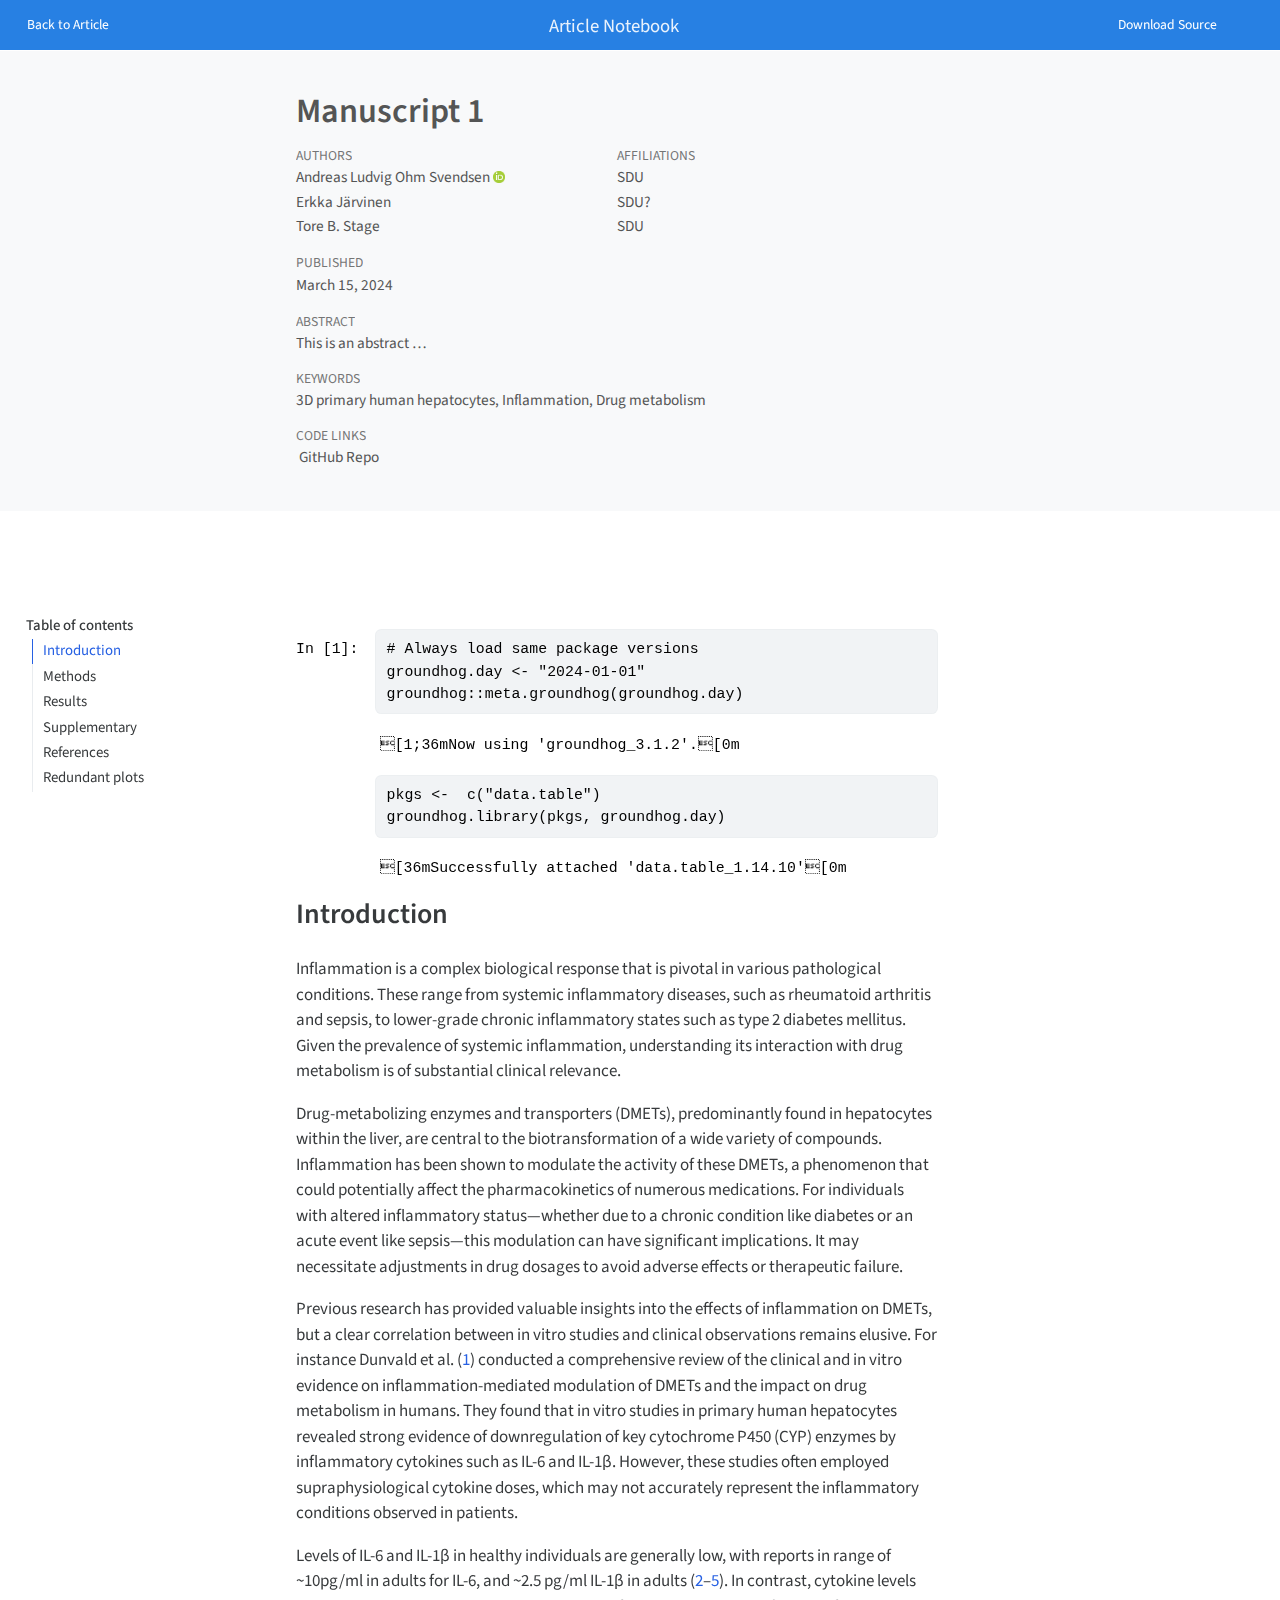
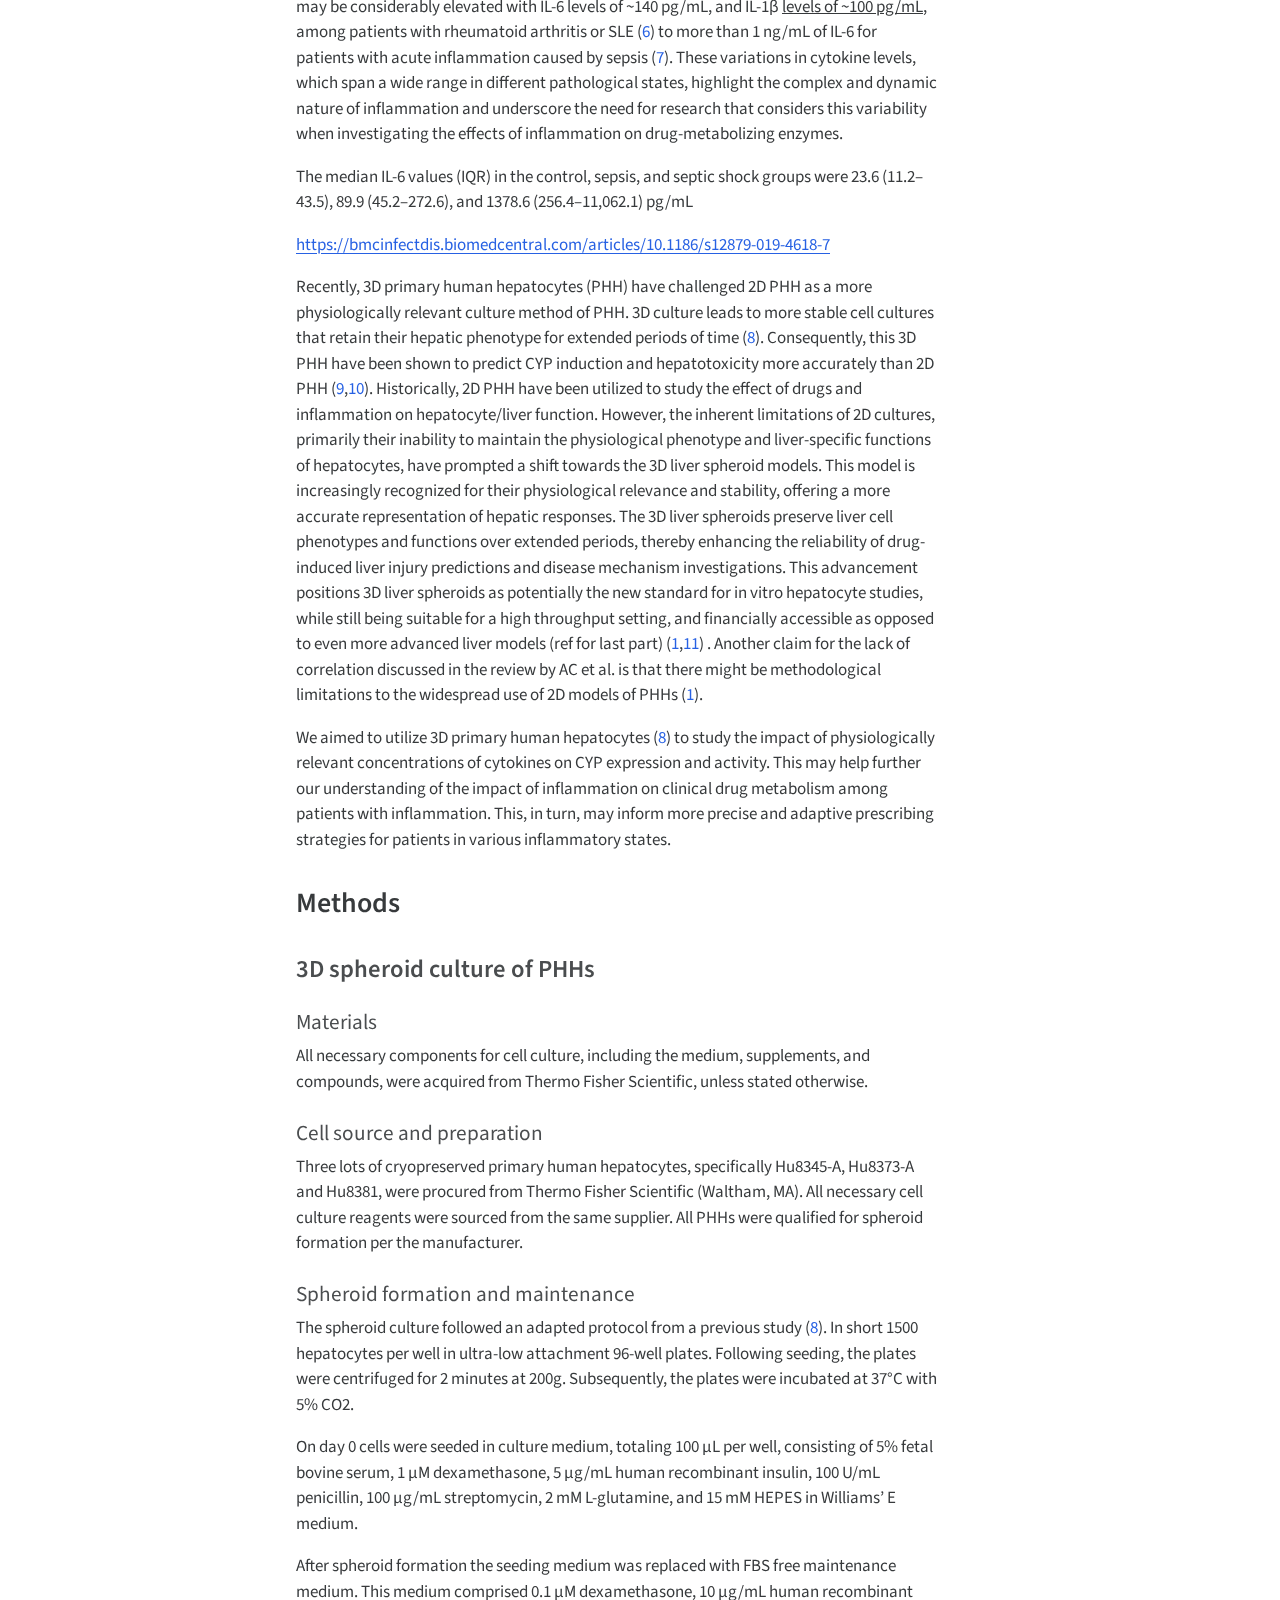
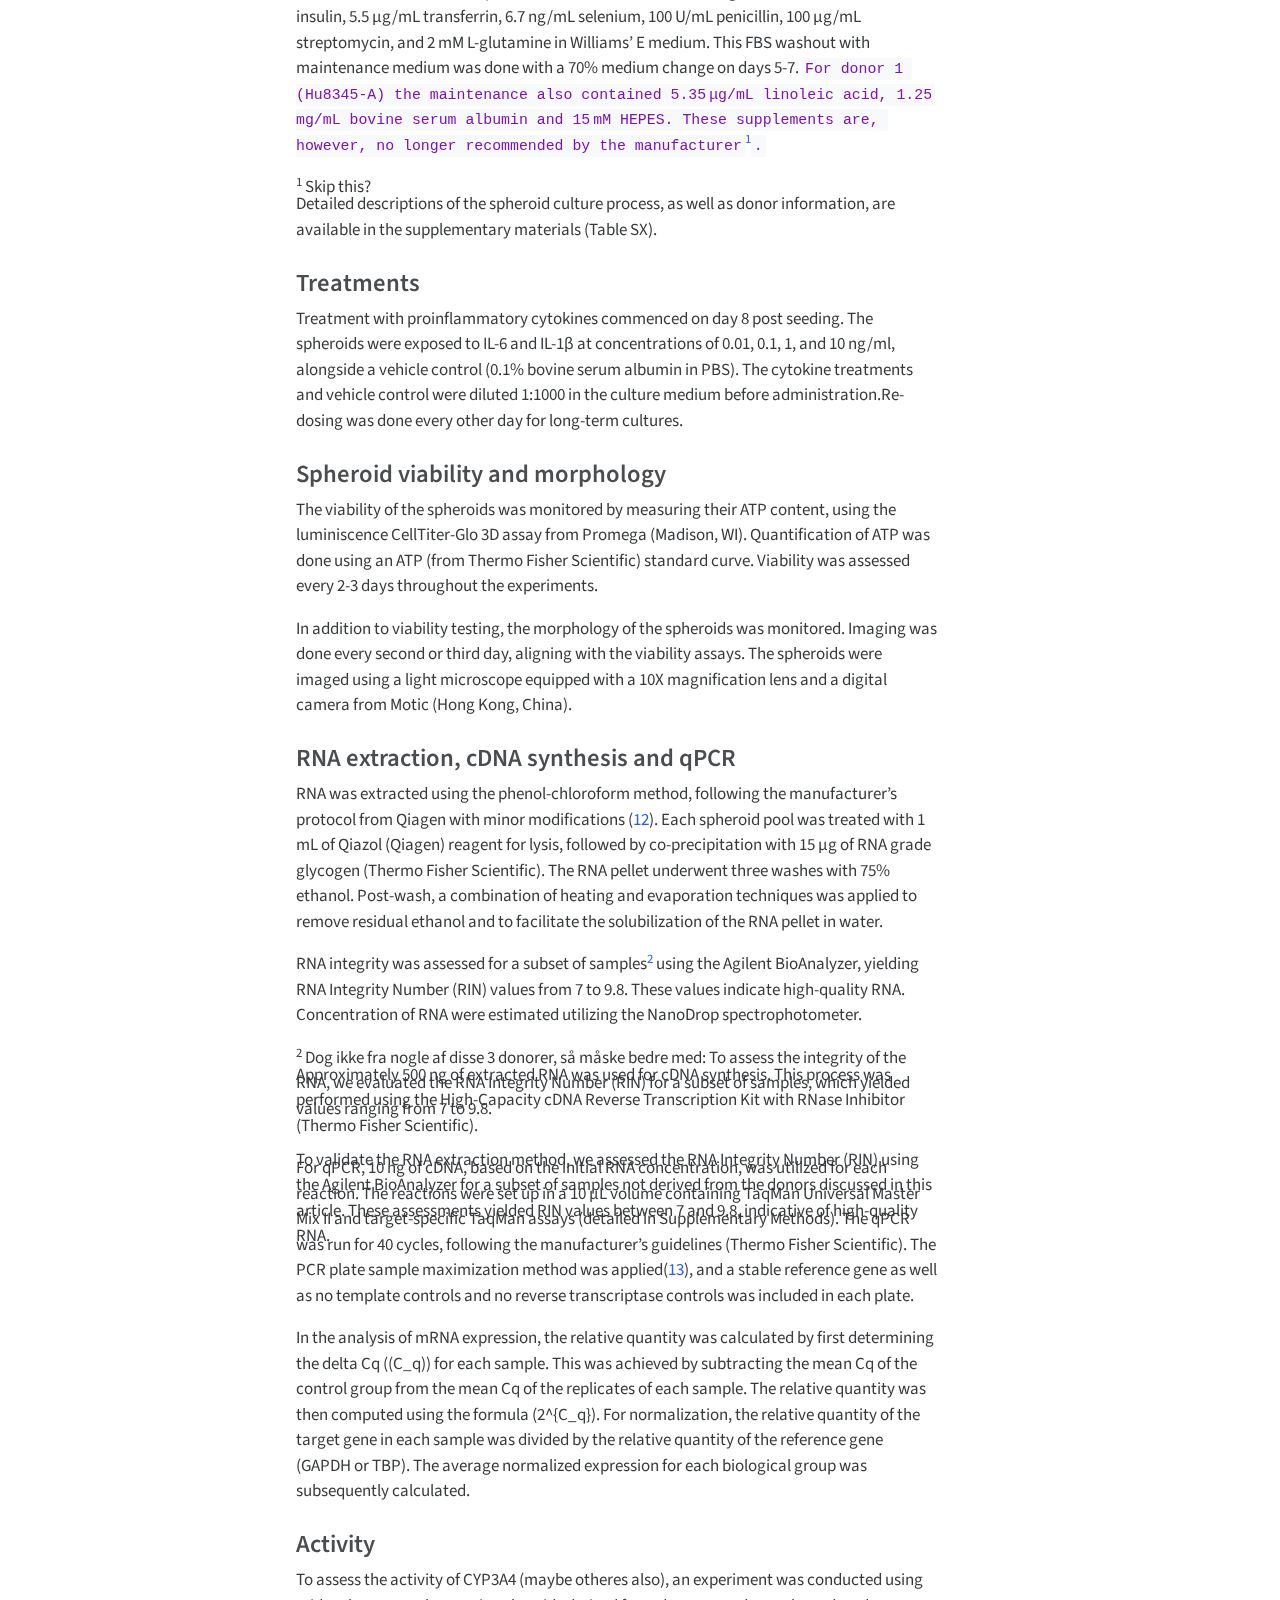
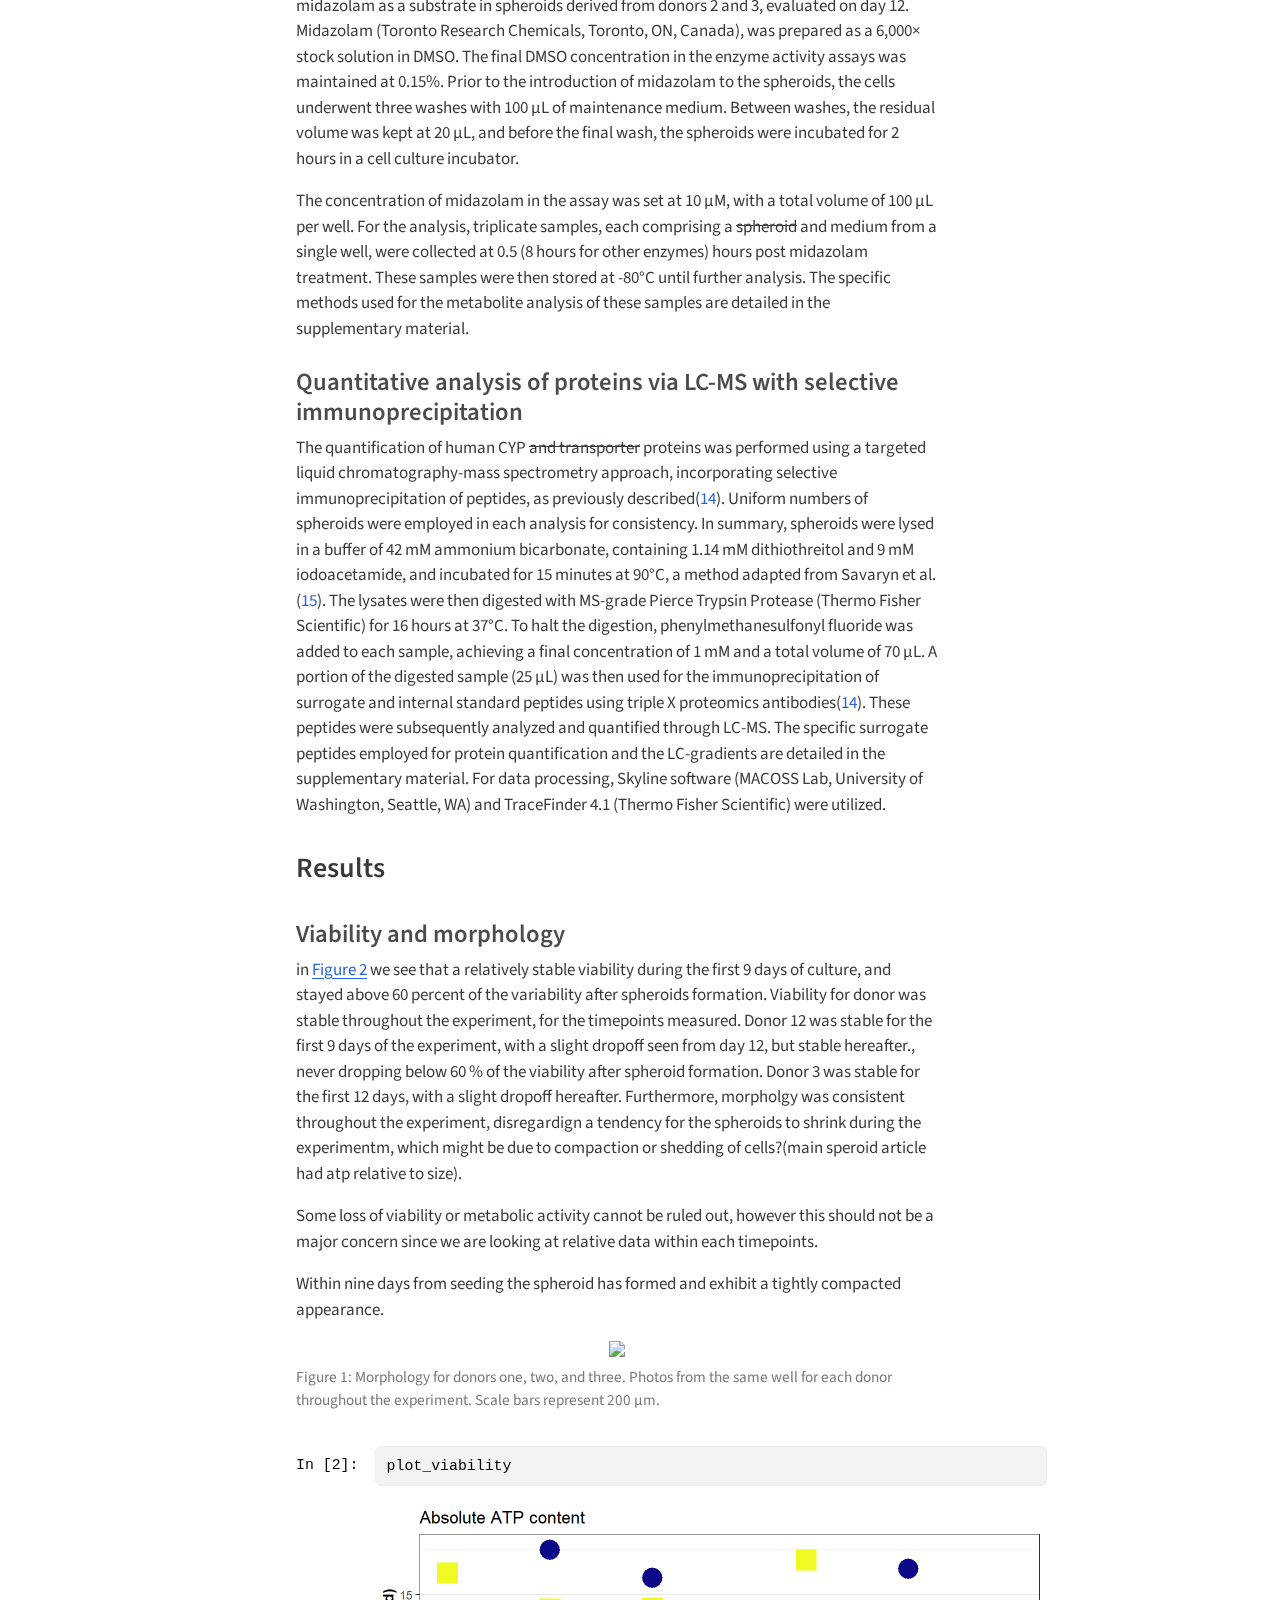
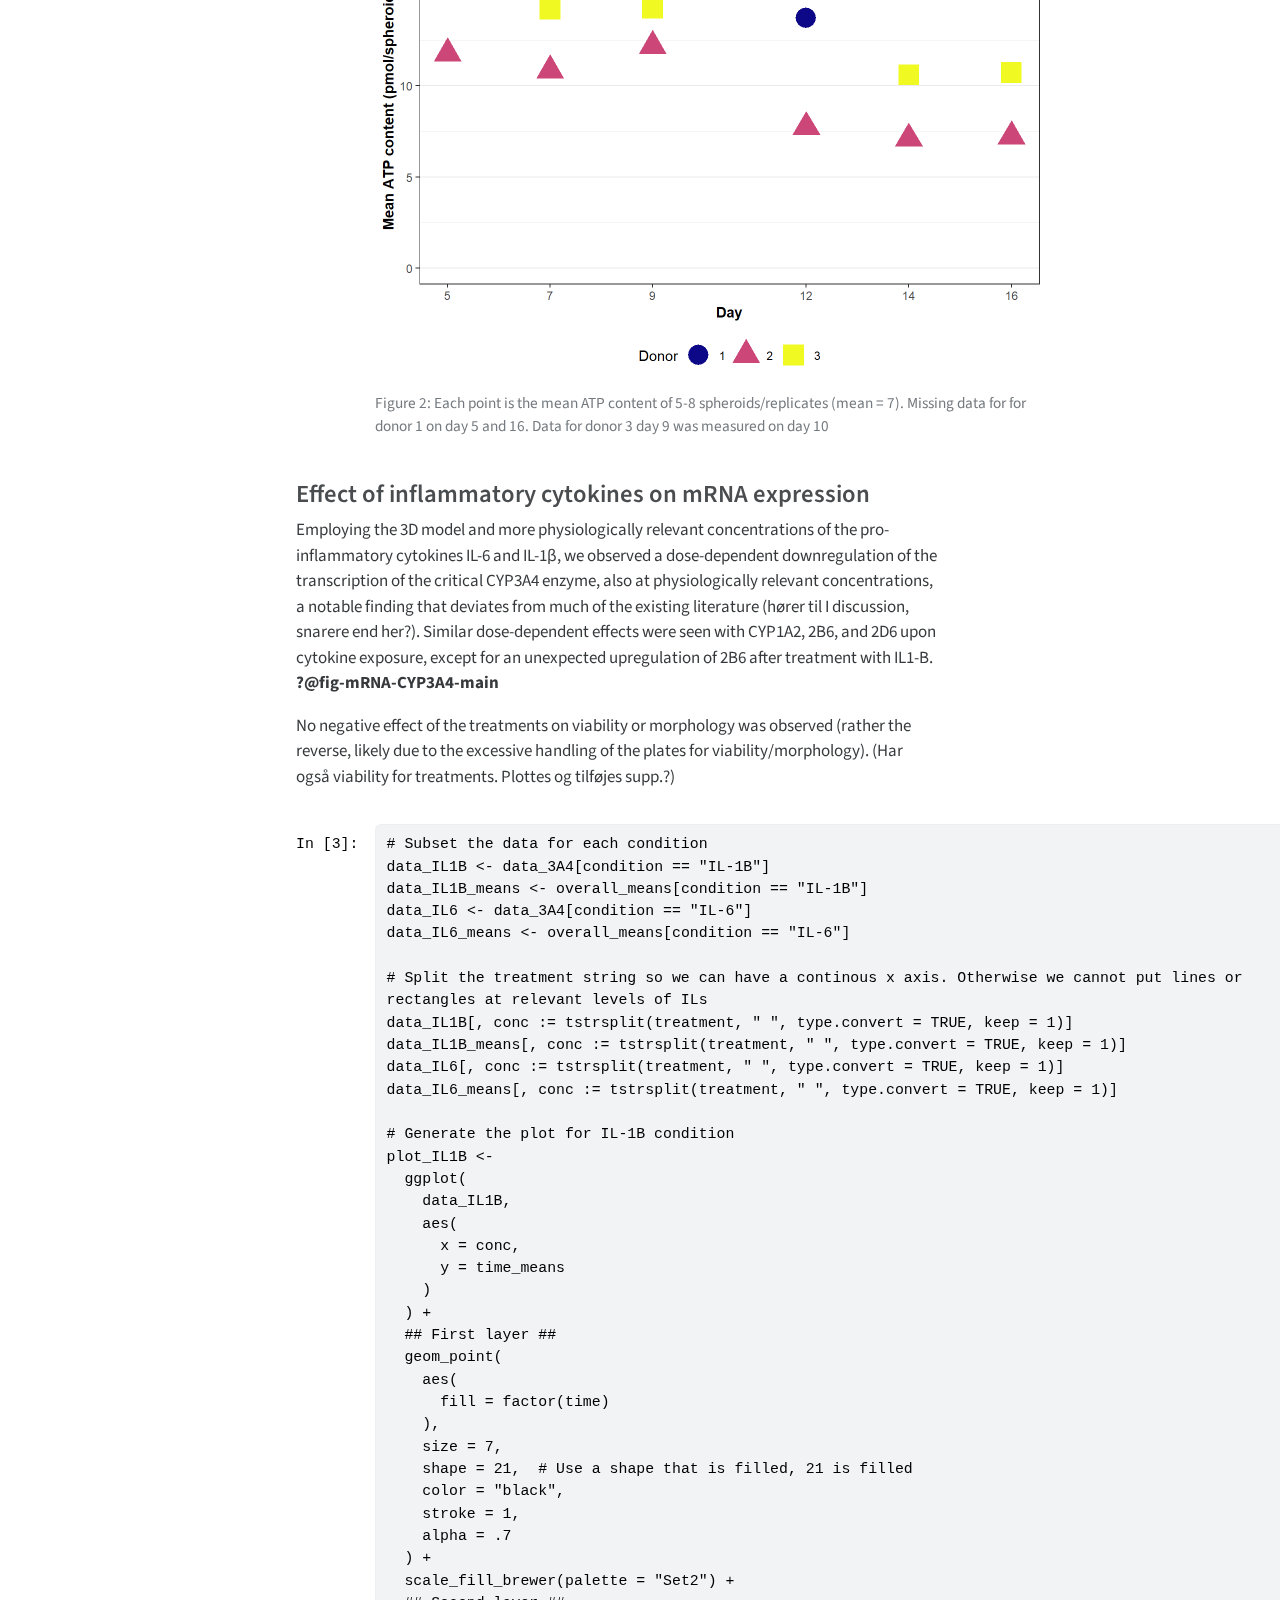
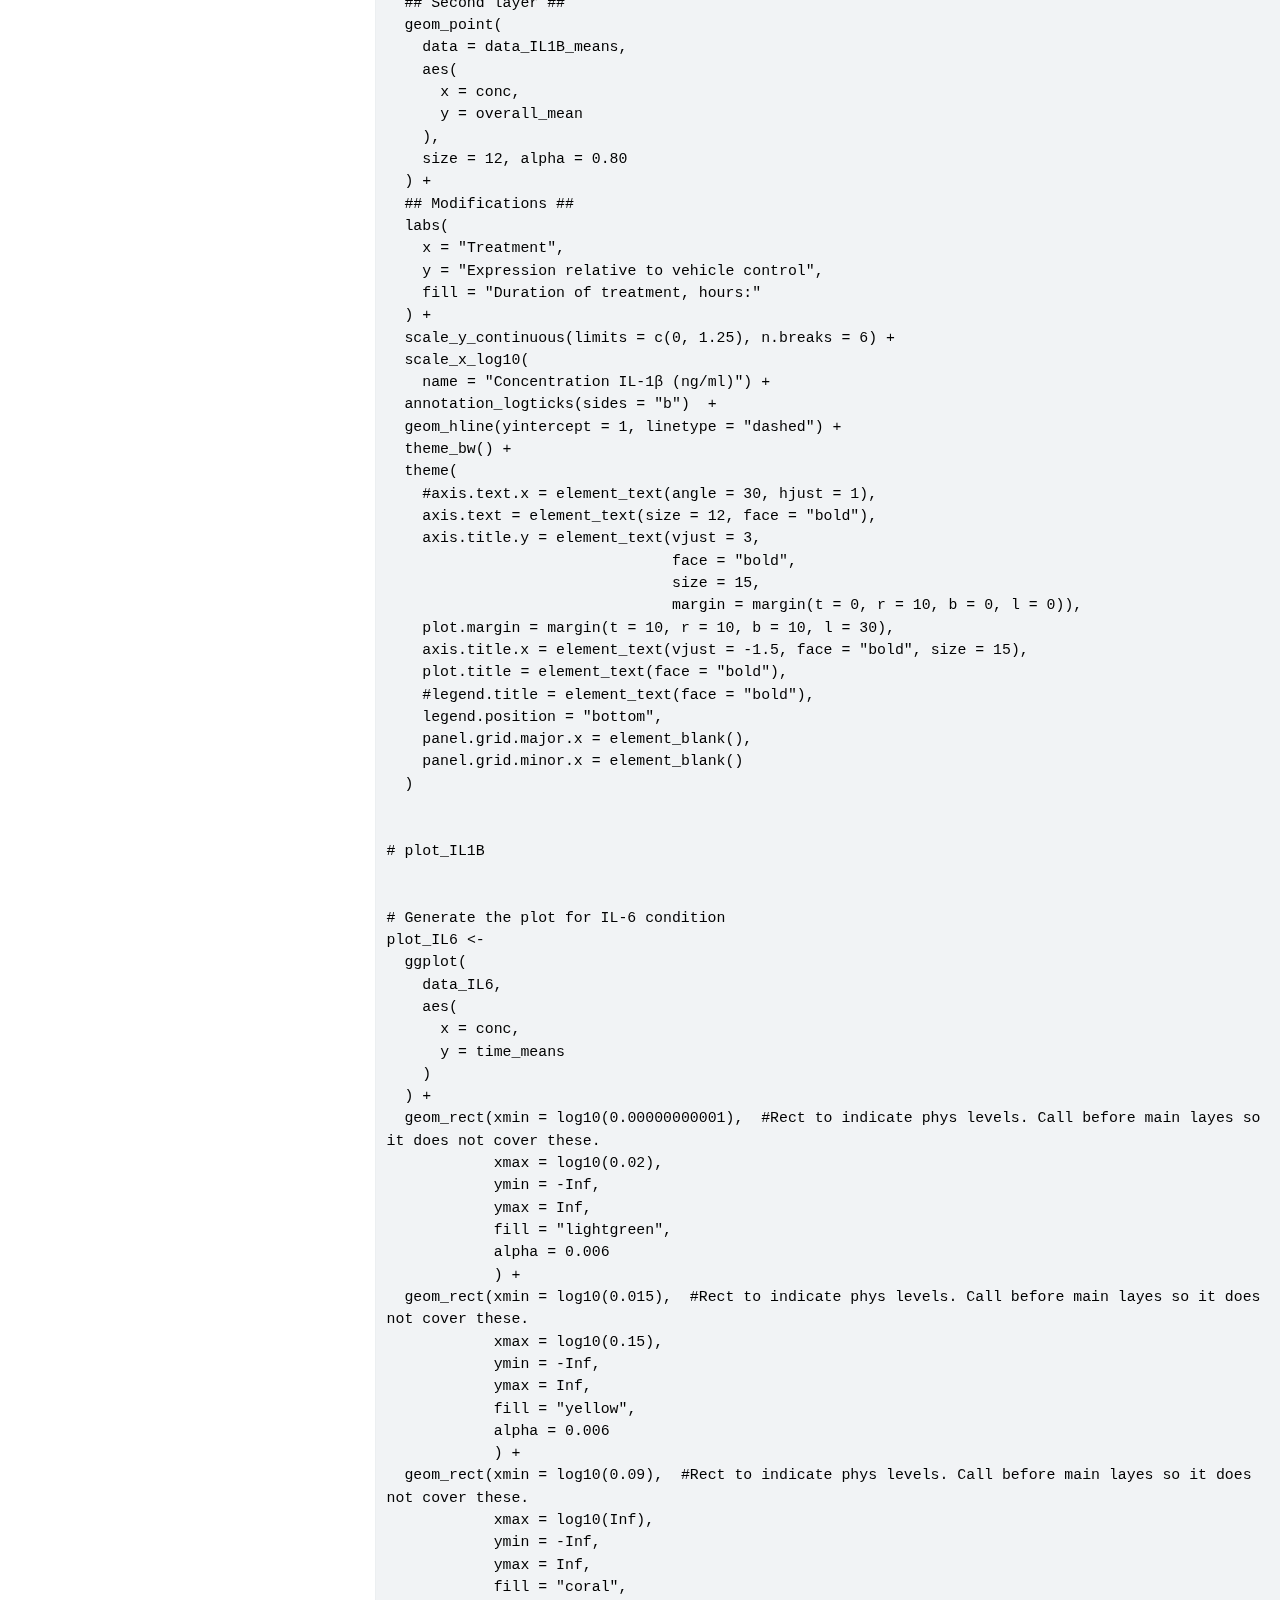
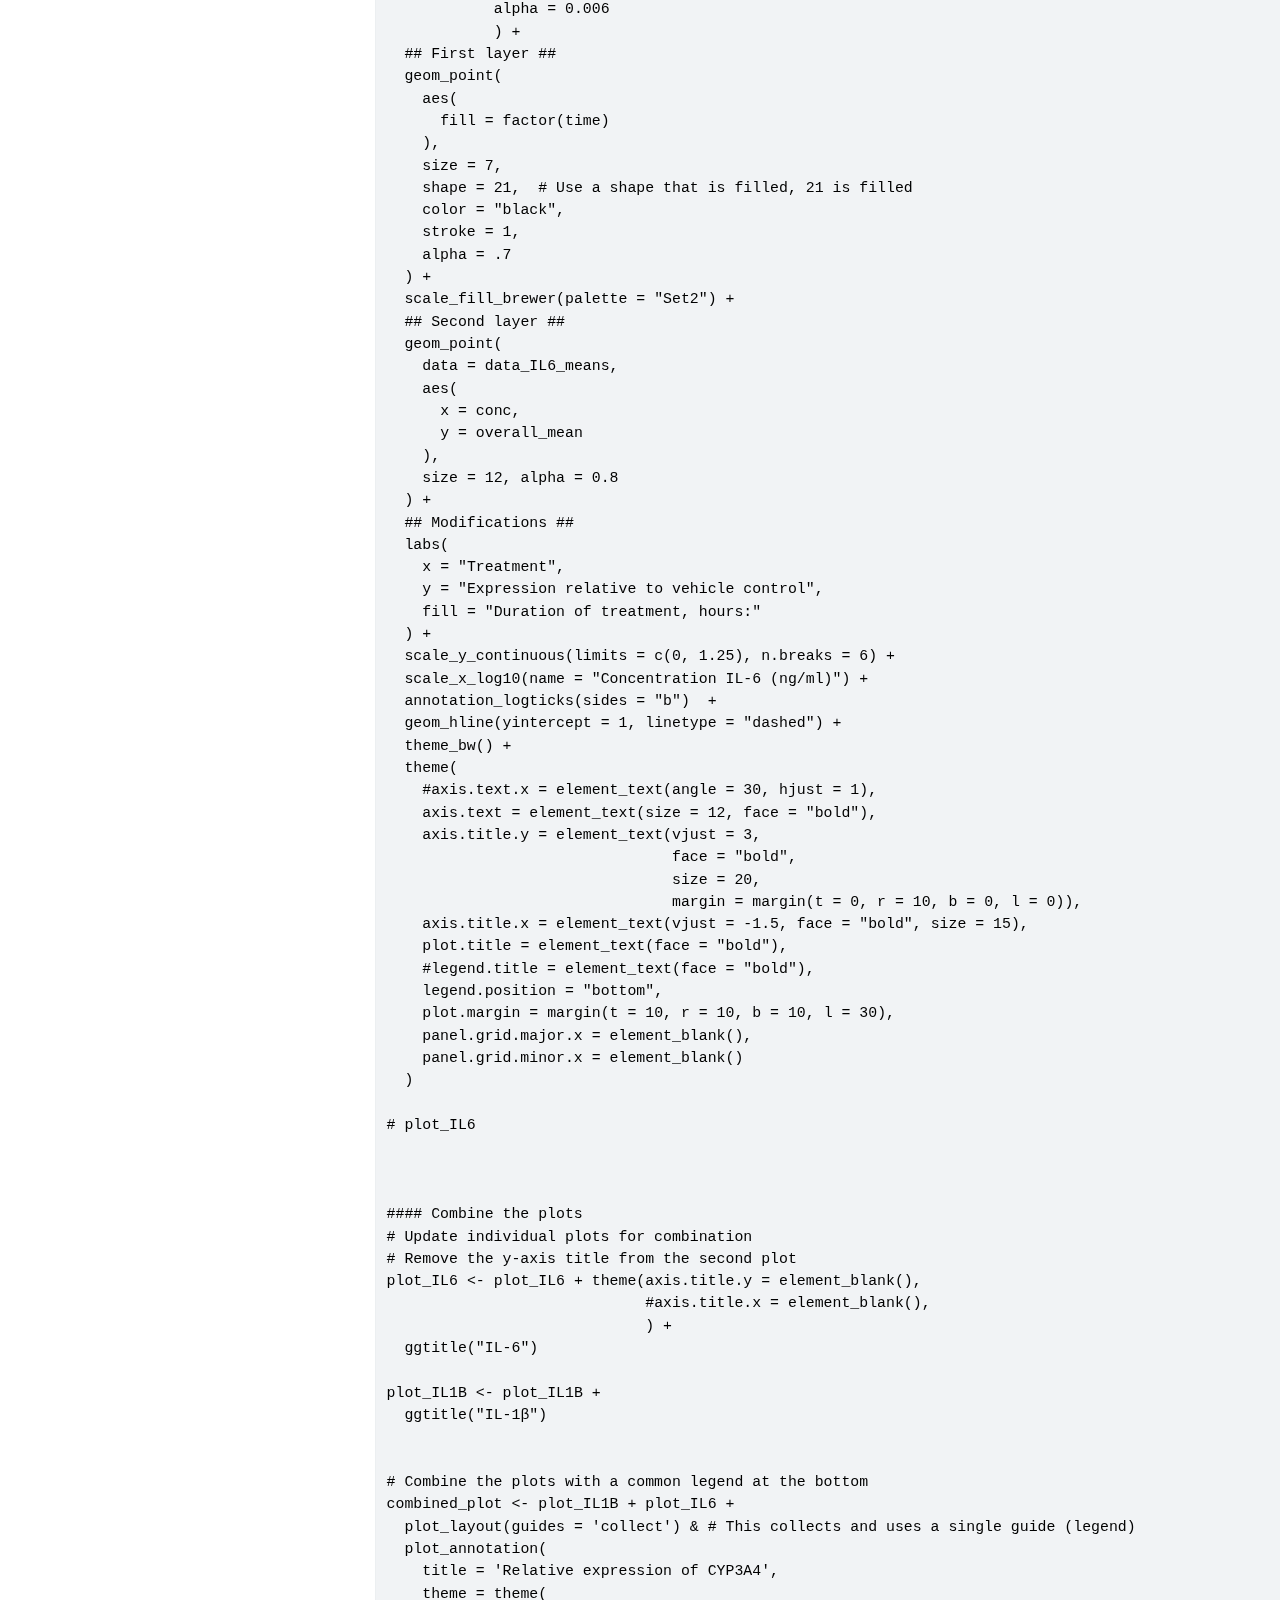
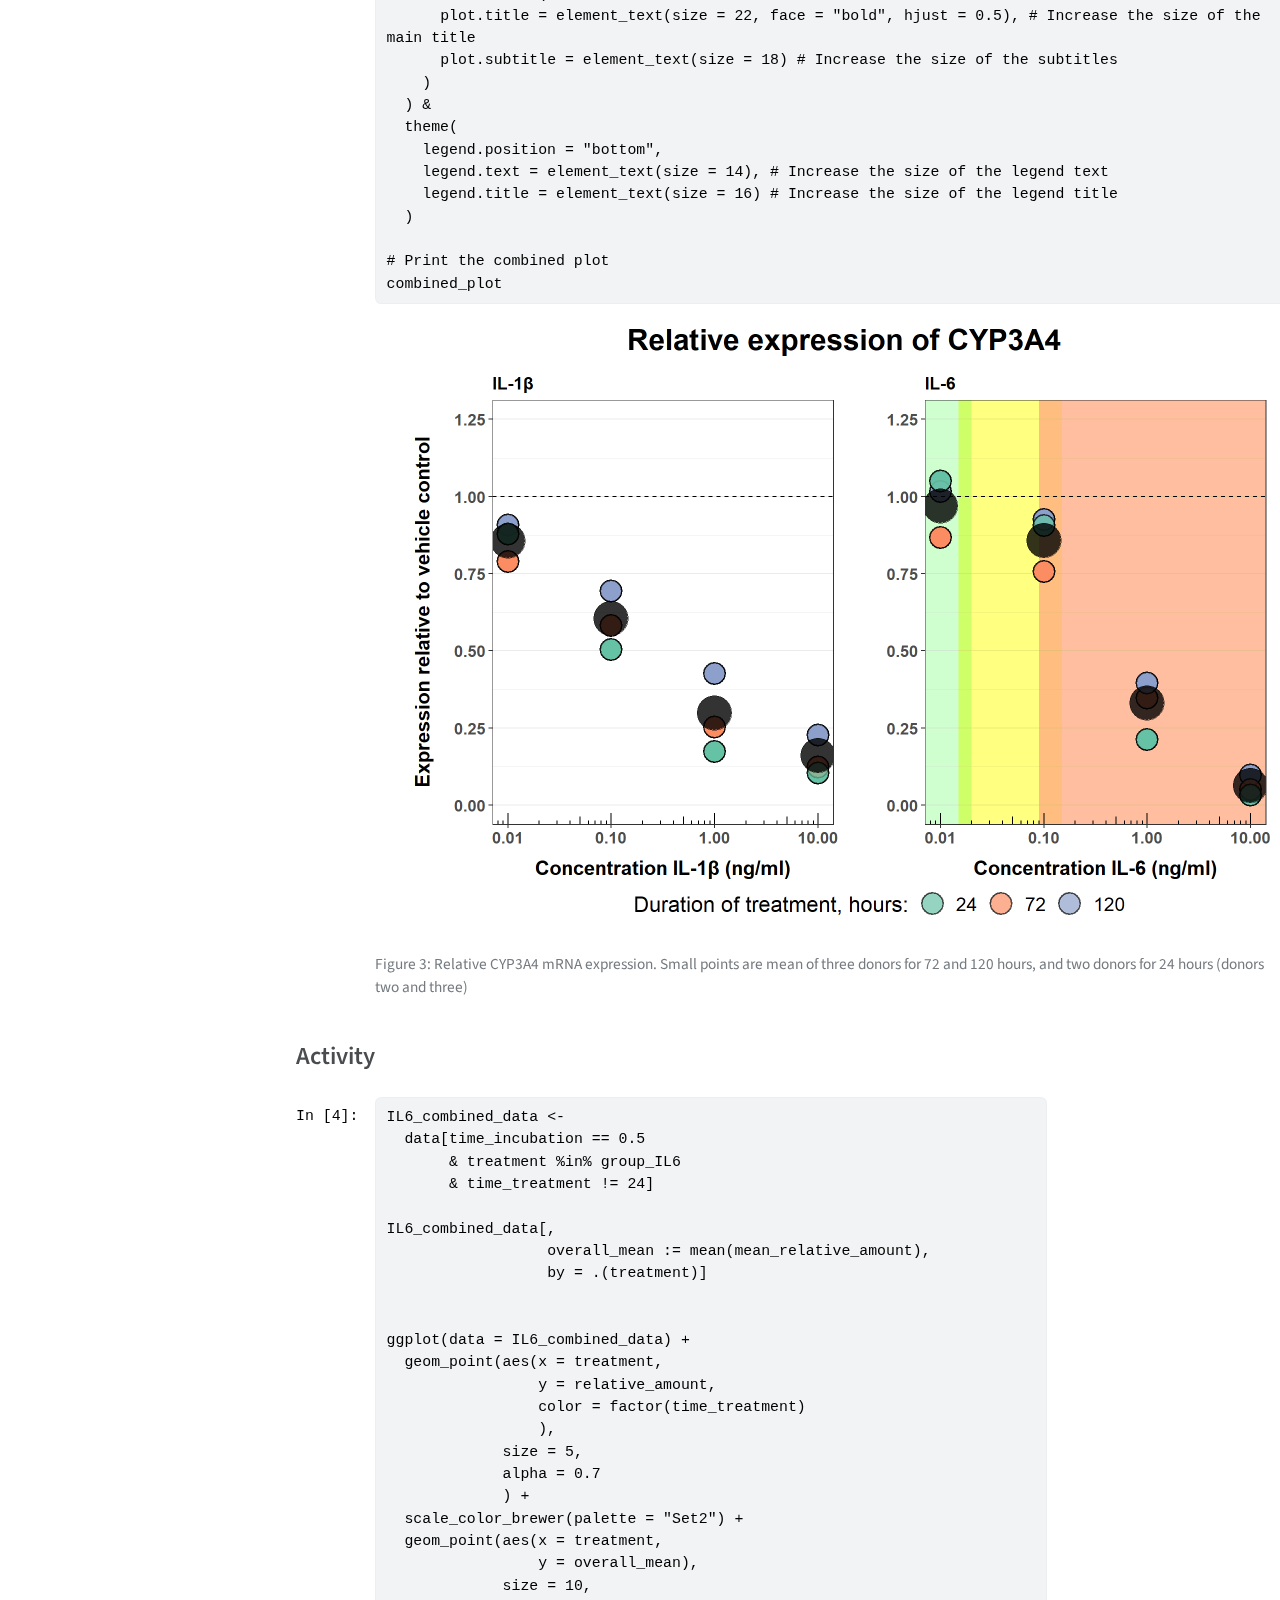
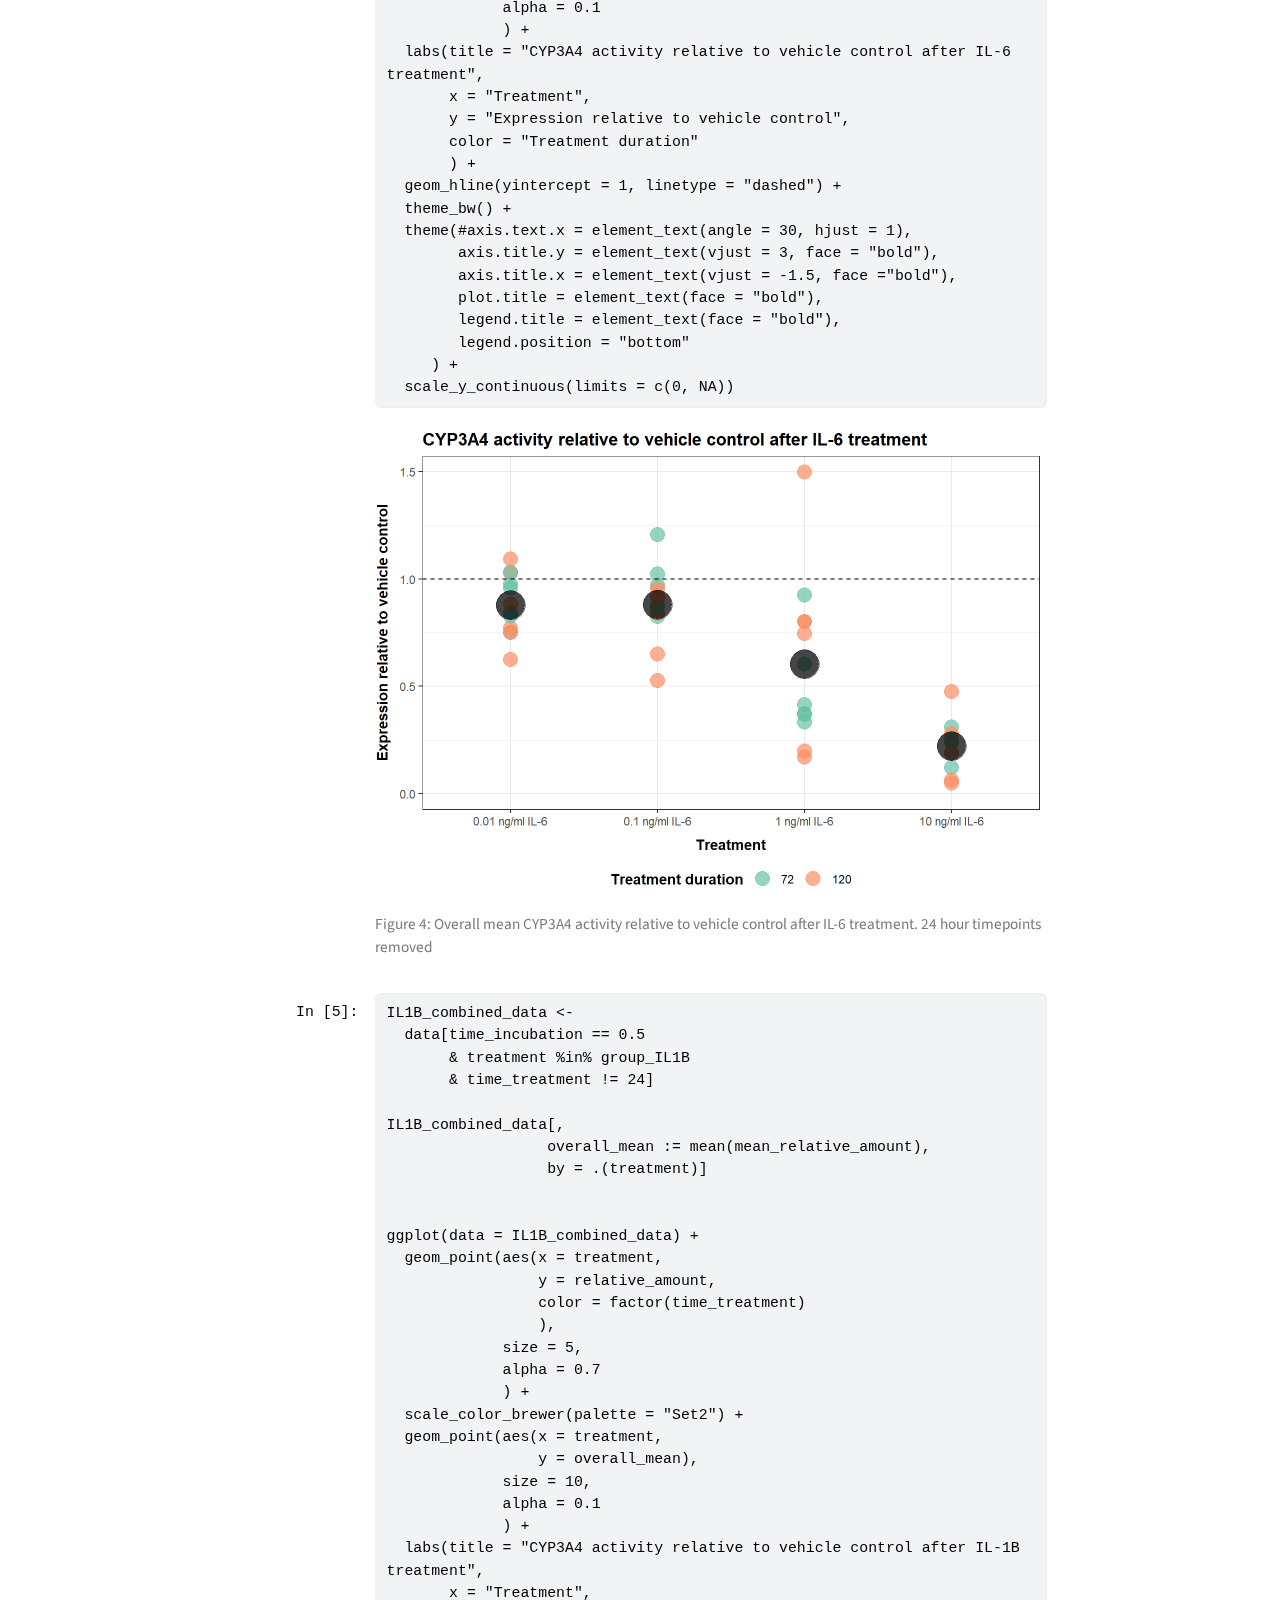
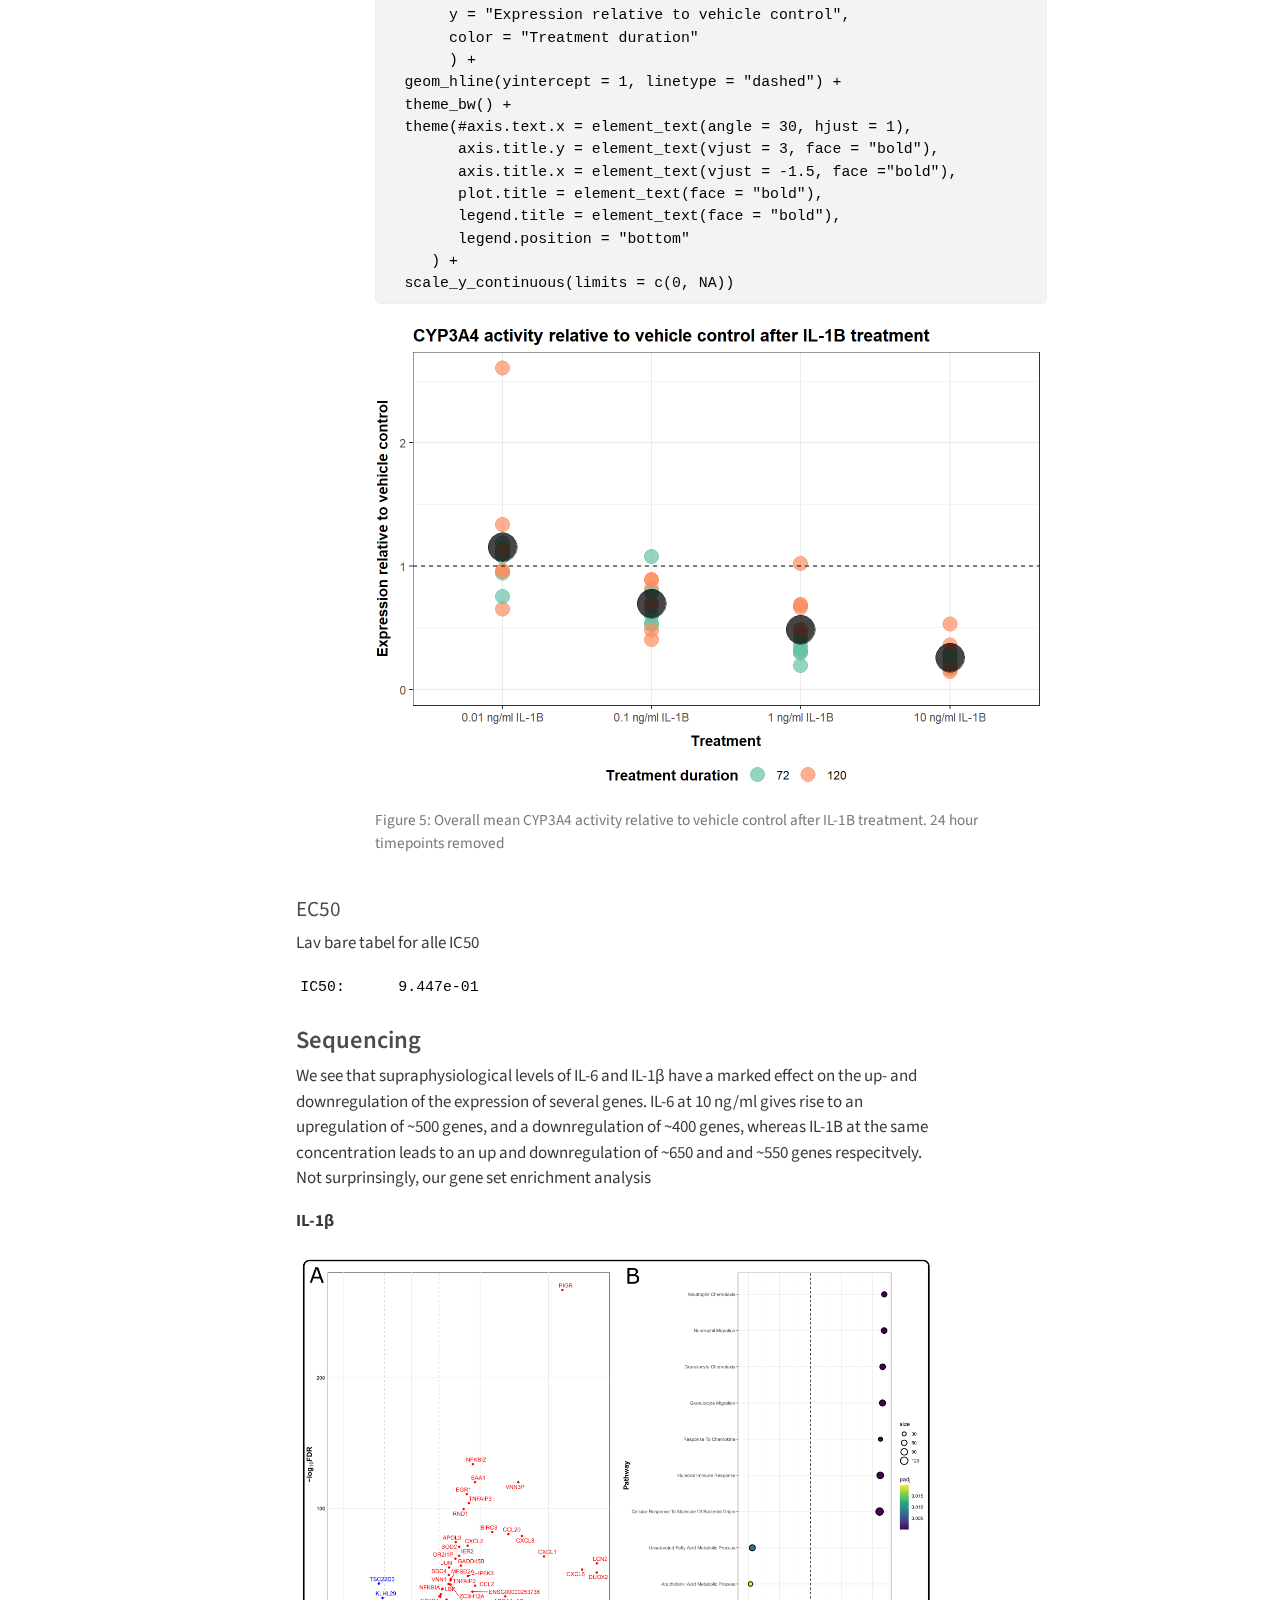
